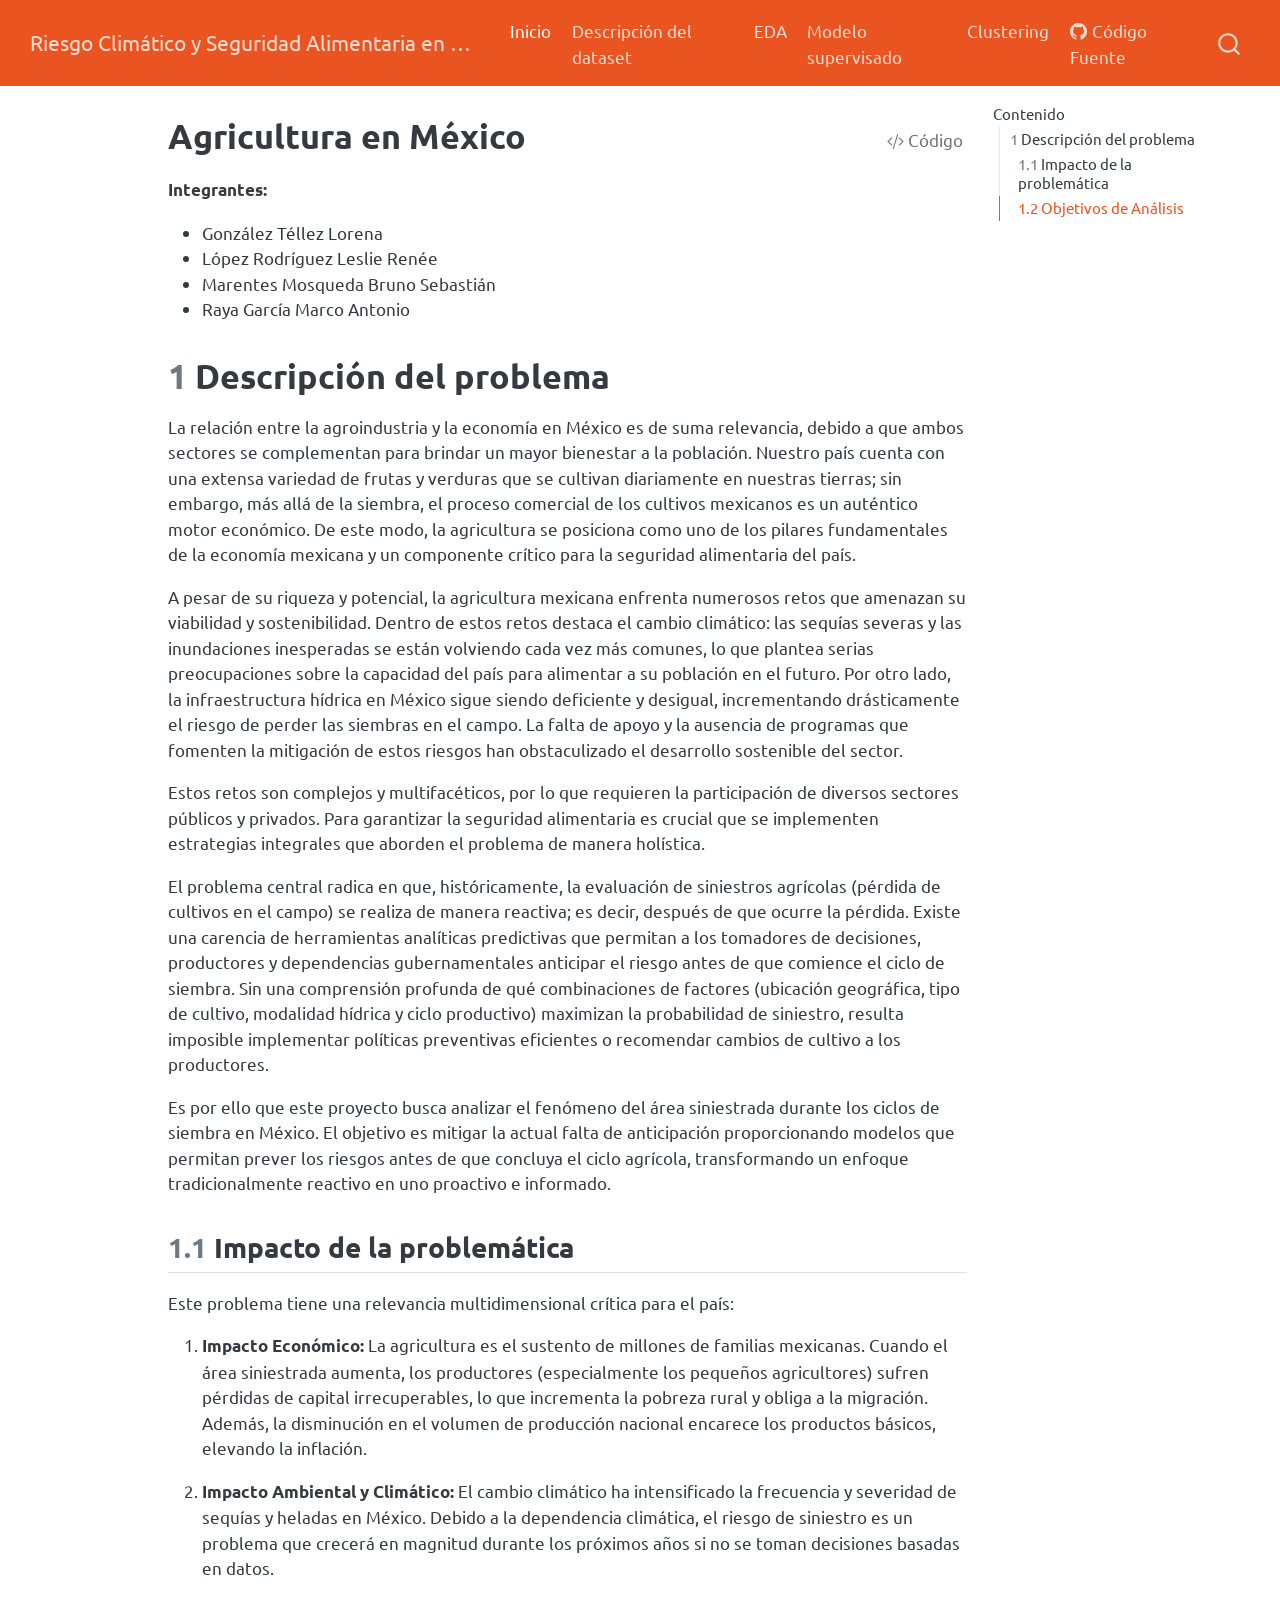
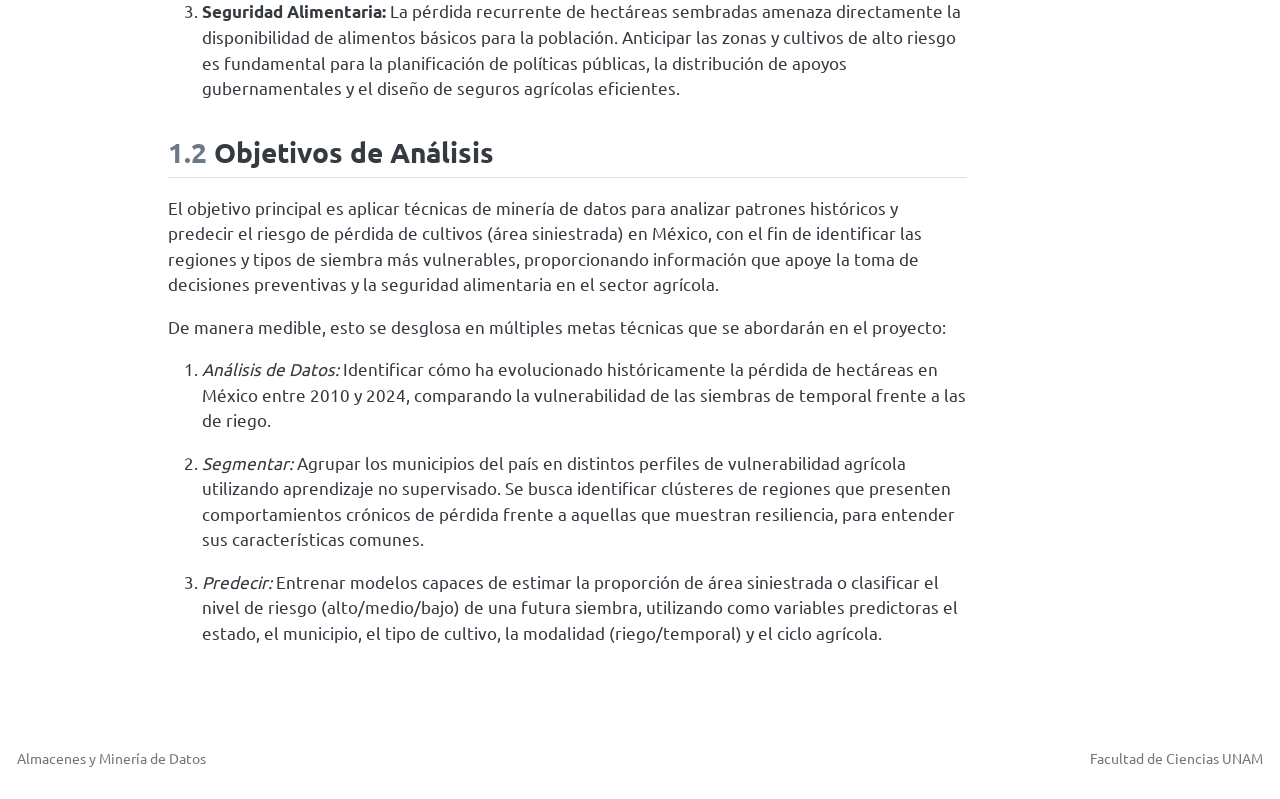
==== docs/index.html @ 908f3513 "Planteamiento del proyecto" ====
<!DOCTYPE html>
<html xmlns="http://www.w3.org/1999/xhtml" lang="es" xml:lang="es"><head>

<meta charset="utf-8">
<meta name="generator" content="quarto-1.9.37">

<meta name="viewport" content="width=device-width, initial-scale=1.0, user-scalable=yes">


<title>Agricultura en México – Riesgo Climático y Seguridad Alimentaria en México</title>
<style>

code{white-space: pre-wrap;}
span.smallcaps{font-variant: small-caps;}
div.columns{display: flex; gap: min(4vw, 1.5em);}
div.column{flex: auto; overflow-x: auto;}
div.hanging-indent{margin-left: 1.5em; text-indent: -1.5em;}
ul.task-list{list-style: none;}
ul.task-list li input[type="checkbox"] {
width: 0.8em;
margin: 0 0.8em 0.2em -1em;  vertical-align: middle;
}

html { -webkit-text-size-adjust: 100%; }
pre > code.sourceCode { white-space: pre; position: relative; }
pre > code.sourceCode > span { display: inline-block; line-height: 1.25; }
pre > code.sourceCode > span:empty { height: 1.2em; }
.sourceCode { overflow: visible; }
code.sourceCode > span { color: inherit; text-decoration: inherit; }
div.sourceCode { margin: 1em 0; }
pre.sourceCode { margin: 0; }
@media screen {
div.sourceCode { overflow: auto; }
}
@media print {
pre > code.sourceCode { white-space: pre-wrap; }
pre > code.sourceCode > span { text-indent: -5em; padding-left: 5em; }
}
pre.numberSource code
{ counter-reset: source-line 0; }
pre.numberSource code > span
{ position: relative; left: -4em; counter-increment: source-line; }
pre.numberSource code > span > a:first-child::before
{ content: counter(source-line);
position: relative; left: -1em; text-align: right; vertical-align: baseline;
border: none; display: inline-block;
-webkit-touch-callout: none; -webkit-user-select: none;
-khtml-user-select: none; -moz-user-select: none;
-ms-user-select: none; user-select: none;
padding: 0 4px; width: 4em;
}
pre.numberSource { margin-left: 3em; padding-left: 4px; }
div.sourceCode
{ }
@media screen {
pre > code.sourceCode > span > a:first-child::before { text-decoration: underline; }
}
</style>


<script>const headroomChanged = new CustomEvent("quarto-hrChanged", {
  detail: {},
  bubbles: true,
  cancelable: false,
  composed: false,
});

const announceDismiss = () => {
  const annEl = window.document.getElementById("quarto-announcement");
  if (annEl) {
    annEl.remove();

    const annId = annEl.getAttribute("data-announcement-id");
    window.localStorage.setItem(`quarto-announce-${annId}`, "true");
  }
};

const announceRegister = () => {
  const annEl = window.document.getElementById("quarto-announcement");
  if (annEl) {
    const annId = annEl.getAttribute("data-announcement-id");
    const isDismissed =
      window.localStorage.getItem(`quarto-announce-${annId}`) || false;
    if (isDismissed) {
      announceDismiss();
      return;
    } else {
      annEl.classList.remove("hidden");
    }

    const actionEl = annEl.querySelector(".quarto-announcement-action");
    if (actionEl) {
      actionEl.addEventListener("click", function (e) {
        e.preventDefault();
        // Hide the bar immediately
        announceDismiss();
      });
    }
  }
};

window.document.addEventListener("DOMContentLoaded", function () {
  let init = false;

  announceRegister();

  // Manage the back to top button, if one is present.
  let lastScrollTop = window.pageYOffset || document.documentElement.scrollTop;
  const scrollDownBuffer = 5;
  const scrollUpBuffer = 35;
  const btn = document.getElementById("quarto-back-to-top");
  const hideBackToTop = () => {
    btn.style.display = "none";
  };
  const showBackToTop = () => {
    btn.style.display = "inline-block";
  };
  if (btn) {
    window.document.addEventListener(
      "scroll",
      function () {
        const currentScrollTop =
          window.pageYOffset || document.documentElement.scrollTop;

        // Shows and hides the button 'intelligently' as the user scrolls
        if (currentScrollTop - scrollDownBuffer > lastScrollTop) {
          hideBackToTop();
          lastScrollTop = currentScrollTop <= 0 ? 0 : currentScrollTop;
        } else if (currentScrollTop < lastScrollTop - scrollUpBuffer) {
          showBackToTop();
          lastScrollTop = currentScrollTop <= 0 ? 0 : currentScrollTop;
        }

        // Show the button at the bottom, hides it at the top
        if (currentScrollTop <= 0) {
          hideBackToTop();
        } else if (
          window.innerHeight + currentScrollTop >=
          document.body.offsetHeight
        ) {
          showBackToTop();
        }
      },
      false
    );
  }

  function throttle(func, wait) {
    var timeout;
    return function () {
      const context = this;
      const args = arguments;
      const later = function () {
        clearTimeout(timeout);
        timeout = null;
        func.apply(context, args);
      };

      if (!timeout) {
        timeout = setTimeout(later, wait);
      }
    };
  }

  function headerOffset() {
    // Set an offset if there is are fixed top navbar
    const headerEl = window.document.querySelector("header.fixed-top");
    if (headerEl) {
      return headerEl.clientHeight;
    } else {
      return 0;
    }
  }

  function footerOffset() {
    const footerEl = window.document.querySelector("footer.footer");
    if (footerEl) {
      return footerEl.clientHeight;
    } else {
      return 0;
    }
  }

  function dashboardOffset() {
    const dashboardNavEl = window.document.getElementById(
      "quarto-dashboard-header"
    );
    if (dashboardNavEl !== null) {
      return dashboardNavEl.clientHeight;
    } else {
      return 0;
    }
  }

  function updateDocumentOffsetWithoutAnimation() {
    updateDocumentOffset(false);
  }

  function updateDocumentOffset(animated) {
    // set body offset
    const topOffset = headerOffset();
    const bodyOffset = topOffset + footerOffset() + dashboardOffset();
    const bodyEl = window.document.body;
    bodyEl.setAttribute("data-bs-offset", topOffset);
    bodyEl.style.paddingTop = topOffset + "px";

    // deal with sidebar offsets
    const sidebars = window.document.querySelectorAll(
      ".sidebar, .headroom-target"
    );
    sidebars.forEach((sidebar) => {
      if (!animated) {
        sidebar.classList.add("notransition");
        // Remove the no transition class after the animation has time to complete
        setTimeout(function () {
          sidebar.classList.remove("notransition");
        }, 201);
      }

      if (window.Headroom && sidebar.classList.contains("sidebar-unpinned")) {
        sidebar.style.top = "0";
        sidebar.style.maxHeight = "100vh";
      } else {
        sidebar.style.top = topOffset + "px";
        sidebar.style.maxHeight = "calc(100vh - " + topOffset + "px)";
      }
    });

    // allow space for footer
    const mainContainer = window.document.querySelector(".quarto-container");
    if (mainContainer) {
      mainContainer.style.minHeight = "calc(100vh - " + bodyOffset + "px)";
    }

    // link offset
    let linkStyle = window.document.querySelector("#quarto-target-style");
    if (!linkStyle) {
      linkStyle = window.document.createElement("style");
      linkStyle.setAttribute("id", "quarto-target-style");
      window.document.head.appendChild(linkStyle);
    }
    while (linkStyle.firstChild) {
      linkStyle.removeChild(linkStyle.firstChild);
    }
    if (topOffset > 0) {
      linkStyle.appendChild(
        window.document.createTextNode(`
      section:target::before {
        content: "";
        display: block;
        height: ${topOffset}px;
        margin: -${topOffset}px 0 0;
      }`)
      );
    }
    if (init) {
      window.dispatchEvent(headroomChanged);
    }
    init = true;
  }

  // initialize headroom
  var header = window.document.querySelector("#quarto-header");
  if (header && window.Headroom) {
    const headroom = new window.Headroom(header, {
      tolerance: 5,
      onPin: function () {
        const sidebars = window.document.querySelectorAll(
          ".sidebar, .headroom-target"
        );
        sidebars.forEach((sidebar) => {
          sidebar.classList.remove("sidebar-unpinned");
        });
        updateDocumentOffset();
      },
      onUnpin: function () {
        const sidebars = window.document.querySelectorAll(
          ".sidebar, .headroom-target"
        );
        sidebars.forEach((sidebar) => {
          sidebar.classList.add("sidebar-unpinned");
        });
        updateDocumentOffset();
      },
    });
    headroom.init();

    let frozen = false;
    window.quartoToggleHeadroom = function () {
      if (frozen) {
        headroom.unfreeze();
        frozen = false;
      } else {
        headroom.freeze();
        frozen = true;
      }
    };
  }

  window.addEventListener(
    "hashchange",
    function (e) {
      if (
        getComputedStyle(document.documentElement).scrollBehavior !== "smooth"
      ) {
        window.scrollTo(0, window.pageYOffset - headerOffset());
      }
    },
    false
  );

  // Observe size changed for the header
  const headerEl = window.document.querySelector("header.fixed-top");
  if (headerEl && window.ResizeObserver) {
    const observer = new window.ResizeObserver(() => {
      setTimeout(updateDocumentOffsetWithoutAnimation, 0);
    });
    observer.observe(headerEl, {
      attributes: true,
      childList: true,
      characterData: true,
    });
  } else {
    window.addEventListener(
      "resize",
      throttle(updateDocumentOffsetWithoutAnimation, 50)
    );
  }
  setTimeout(updateDocumentOffsetWithoutAnimation, 250);

  // fixup index.html links if we aren't on the filesystem
  if (window.location.protocol !== "file:") {
    const links = window.document.querySelectorAll("a");
    for (let i = 0; i < links.length; i++) {
      if (links[i].href) {
        links[i].dataset.originalHref = links[i].href;
        links[i].href = links[i].href.replace(/\/index\.html/, "/");
      }
    }

    // Fixup any sharing links that require urls
    // Append url to any sharing urls
    const sharingLinks = window.document.querySelectorAll(
      "a.sidebar-tools-main-item, a.quarto-navigation-tool, a.quarto-navbar-tools, a.quarto-navbar-tools-item"
    );
    for (let i = 0; i < sharingLinks.length; i++) {
      const sharingLink = sharingLinks[i];
      const href = sharingLink.getAttribute("href");
      if (href) {
        sharingLink.setAttribute(
          "href",
          href.replace("|url|", window.location.href)
        );
      }
    }

    // Scroll the active navigation item into view, if necessary
    const navSidebar = window.document.querySelector("nav#quarto-sidebar");
    if (navSidebar) {
      // Find the active item
      const activeItem = navSidebar.querySelector("li.sidebar-item a.active");
      if (activeItem) {
        // Wait for the scroll height and height to resolve by observing size changes on the
        // nav element that is scrollable
        const resizeObserver = new ResizeObserver((_entries) => {
          // The bottom of the element
          const elBottom = activeItem.offsetTop;
          const viewBottom = navSidebar.scrollTop + navSidebar.clientHeight;

          // The element height and scroll height are the same, then we are still loading
          if (viewBottom !== navSidebar.scrollHeight) {
            // Determine if the item isn't visible and scroll to it
            if (elBottom >= viewBottom) {
              navSidebar.scrollTop = elBottom;
            }

            // stop observing now since we've completed the scroll
            resizeObserver.unobserve(navSidebar);
          }
        });
        resizeObserver.observe(navSidebar);
      }
    }
  }
});
</script>
<script>/*!
 * headroom.js v0.12.0 - Give your page some headroom. Hide your header until you need it
 * Copyright (c) 2020 Nick Williams - http://wicky.nillia.ms/headroom.js
 * License: MIT
 */

!function(t,n){"object"==typeof exports&&"undefined"!=typeof module?module.exports=n():"function"==typeof define&&define.amd?define(n):(t=t||self).Headroom=n()}(this,function(){"use strict";function t(){return"undefined"!=typeof window}function d(t){return function(t){return t&&t.document&&function(t){return 9===t.nodeType}(t.document)}(t)?function(t){var n=t.document,o=n.body,s=n.documentElement;return{scrollHeight:function(){return Math.max(o.scrollHeight,s.scrollHeight,o.offsetHeight,s.offsetHeight,o.clientHeight,s.clientHeight)},height:function(){return t.innerHeight||s.clientHeight||o.clientHeight},scrollY:function(){return void 0!==t.pageYOffset?t.pageYOffset:(s||o.parentNode||o).scrollTop}}}(t):function(t){return{scrollHeight:function(){return Math.max(t.scrollHeight,t.offsetHeight,t.clientHeight)},height:function(){return Math.max(t.offsetHeight,t.clientHeight)},scrollY:function(){return t.scrollTop}}}(t)}function n(t,s,e){var n,o=function(){var n=!1;try{var t={get passive(){n=!0}};window.addEventListener("test",t,t),window.removeEventListener("test",t,t)}catch(t){n=!1}return n}(),i=!1,r=d(t),l=r.scrollY(),a={};function c(){var t=Math.round(r.scrollY()),n=r.height(),o=r.scrollHeight();a.scrollY=t,a.lastScrollY=l,a.direction=l<t?"down":"up",a.distance=Math.abs(t-l),a.isOutOfBounds=t<0||o<t+n,a.top=t<=s.offset[a.direction],a.bottom=o<=t+n,a.toleranceExceeded=a.distance>s.tolerance[a.direction],e(a),l=t,i=!1}function h(){i||(i=!0,n=requestAnimationFrame(c))}var u=!!o&&{passive:!0,capture:!1};return t.addEventListener("scroll",h,u),c(),{destroy:function(){cancelAnimationFrame(n),t.removeEventListener("scroll",h,u)}}}function o(t){return t===Object(t)?t:{down:t,up:t}}function s(t,n){n=n||{},Object.assign(this,s.options,n),this.classes=Object.assign({},s.options.classes,n.classes),this.elem=t,this.tolerance=o(this.tolerance),this.offset=o(this.offset),this.initialised=!1,this.frozen=!1}return s.prototype={constructor:s,init:function(){return s.cutsTheMustard&&!this.initialised&&(this.addClass("initial"),this.initialised=!0,setTimeout(function(t){t.scrollTracker=n(t.scroller,{offset:t.offset,tolerance:t.tolerance},t.update.bind(t))},100,this)),this},destroy:function(){this.initialised=!1,Object.keys(this.classes).forEach(this.removeClass,this),this.scrollTracker.destroy()},unpin:function(){!this.hasClass("pinned")&&this.hasClass("unpinned")||(this.addClass("unpinned"),this.removeClass("pinned"),this.onUnpin&&this.onUnpin.call(this))},pin:function(){this.hasClass("unpinned")&&(this.addClass("pinned"),this.removeClass("unpinned"),this.onPin&&this.onPin.call(this))},freeze:function(){this.frozen=!0,this.addClass("frozen")},unfreeze:function(){this.frozen=!1,this.removeClass("frozen")},top:function(){this.hasClass("top")||(this.addClass("top"),this.removeClass("notTop"),this.onTop&&this.onTop.call(this))},notTop:function(){this.hasClass("notTop")||(this.addClass("notTop"),this.removeClass("top"),this.onNotTop&&this.onNotTop.call(this))},bottom:function(){this.hasClass("bottom")||(this.addClass("bottom"),this.removeClass("notBottom"),this.onBottom&&this.onBottom.call(this))},notBottom:function(){this.hasClass("notBottom")||(this.addClass("notBottom"),this.removeClass("bottom"),this.onNotBottom&&this.onNotBottom.call(this))},shouldUnpin:function(t){return"down"===t.direction&&!t.top&&t.toleranceExceeded},shouldPin:function(t){return"up"===t.direction&&t.toleranceExceeded||t.top},addClass:function(t){this.elem.classList.add.apply(this.elem.classList,this.classes[t].split(" "))},removeClass:function(t){this.elem.classList.remove.apply(this.elem.classList,this.classes[t].split(" "))},hasClass:function(t){return this.classes[t].split(" ").every(function(t){return this.classList.contains(t)},this.elem)},update:function(t){t.isOutOfBounds||!0!==this.frozen&&(t.top?this.top():this.notTop(),t.bottom?this.bottom():this.notBottom(),this.shouldUnpin(t)?this.unpin():this.shouldPin(t)&&this.pin())}},s.options={tolerance:{up:0,down:0},offset:0,scroller:t()?window:null,classes:{frozen:"headroom--frozen",pinned:"headroom--pinned",unpinned:"headroom--unpinned",top:"headroom--top",notTop:"headroom--not-top",bottom:"headroom--bottom",notBottom:"headroom--not-bottom",initial:"headroom"}},s.cutsTheMustard=!!(t()&&function(){}.bind&&"classList"in document.documentElement&&Object.assign&&Object.keys&&requestAnimationFrame),s});
</script>
<script>/*!
 * clipboard.js v2.0.11
 * https://clipboardjs.com/
 *
 * Licensed MIT © Zeno Rocha
 */
!function(t,e){"object"==typeof exports&&"object"==typeof module?module.exports=e():"function"==typeof define&&define.amd?define([],e):"object"==typeof exports?exports.ClipboardJS=e():t.ClipboardJS=e()}(this,function(){return n={686:function(t,e,n){"use strict";n.d(e,{default:function(){return b}});var e=n(279),i=n.n(e),e=n(370),u=n.n(e),e=n(817),r=n.n(e);function c(t){try{return document.execCommand(t)}catch(t){return}}var a=function(t){t=r()(t);return c("cut"),t};function o(t,e){var n,o,t=(n=t,o="rtl"===document.documentElement.getAttribute("dir"),(t=document.createElement("textarea")).style.fontSize="12pt",t.style.border="0",t.style.padding="0",t.style.margin="0",t.style.position="absolute",t.style[o?"right":"left"]="-9999px",o=window.pageYOffset||document.documentElement.scrollTop,t.style.top="".concat(o,"px"),t.setAttribute("readonly",""),t.value=n,t);return e.container.appendChild(t),e=r()(t),c("copy"),t.remove(),e}var f=function(t){var e=1<arguments.length&&void 0!==arguments[1]?arguments[1]:{container:document.body},n="";return"string"==typeof t?n=o(t,e):t instanceof HTMLInputElement&&!["text","search","url","tel","password"].includes(null==t?void 0:t.type)?n=o(t.value,e):(n=r()(t),c("copy")),n};function l(t){return(l="function"==typeof Symbol&&"symbol"==typeof Symbol.iterator?function(t){return typeof t}:function(t){return t&&"function"==typeof Symbol&&t.constructor===Symbol&&t!==Symbol.prototype?"symbol":typeof t})(t)}var s=function(){var t=0<arguments.length&&void 0!==arguments[0]?arguments[0]:{},e=t.action,n=void 0===e?"copy":e,o=t.container,e=t.target,t=t.text;if("copy"!==n&&"cut"!==n)throw new Error('Invalid "action" value, use either "copy" or "cut"');if(void 0!==e){if(!e||"object"!==l(e)||1!==e.nodeType)throw new Error('Invalid "target" value, use a valid Element');if("copy"===n&&e.hasAttribute("disabled"))throw new Error('Invalid "target" attribute. Please use "readonly" instead of "disabled" attribute');if("cut"===n&&(e.hasAttribute("readonly")||e.hasAttribute("disabled")))throw new Error('Invalid "target" attribute. You can\'t cut text from elements with "readonly" or "disabled" attributes')}return t?f(t,{container:o}):e?"cut"===n?a(e):f(e,{container:o}):void 0};function p(t){return(p="function"==typeof Symbol&&"symbol"==typeof Symbol.iterator?function(t){return typeof t}:function(t){return t&&"function"==typeof Symbol&&t.constructor===Symbol&&t!==Symbol.prototype?"symbol":typeof t})(t)}function d(t,e){for(var n=0;n<e.length;n++){var o=e[n];o.enumerable=o.enumerable||!1,o.configurable=!0,"value"in o&&(o.writable=!0),Object.defineProperty(t,o.key,o)}}function y(t,e){return(y=Object.setPrototypeOf||function(t,e){return t.__proto__=e,t})(t,e)}function h(n){var o=function(){if("undefined"==typeof Reflect||!Reflect.construct)return!1;if(Reflect.construct.sham)return!1;if("function"==typeof Proxy)return!0;try{return Date.prototype.toString.call(Reflect.construct(Date,[],function(){})),!0}catch(t){return!1}}();return function(){var t,e=v(n);return t=o?(t=v(this).constructor,Reflect.construct(e,arguments,t)):e.apply(this,arguments),e=this,!(t=t)||"object"!==p(t)&&"function"!=typeof t?function(t){if(void 0!==t)return t;throw new ReferenceError("this hasn't been initialised - super() hasn't been called")}(e):t}}function v(t){return(v=Object.setPrototypeOf?Object.getPrototypeOf:function(t){return t.__proto__||Object.getPrototypeOf(t)})(t)}function m(t,e){t="data-clipboard-".concat(t);if(e.hasAttribute(t))return e.getAttribute(t)}var b=function(){!function(t,e){if("function"!=typeof e&&null!==e)throw new TypeError("Super expression must either be null or a function");t.prototype=Object.create(e&&e.prototype,{constructor:{value:t,writable:!0,configurable:!0}}),e&&y(t,e)}(r,i());var t,e,n,o=h(r);function r(t,e){var n;return function(t){if(!(t instanceof r))throw new TypeError("Cannot call a class as a function")}(this),(n=o.call(this)).resolveOptions(e),n.listenClick(t),n}return t=r,n=[{key:"copy",value:function(t){var e=1<arguments.length&&void 0!==arguments[1]?arguments[1]:{container:document.body};return f(t,e)}},{key:"cut",value:function(t){return a(t)}},{key:"isSupported",value:function(){var t=0<arguments.length&&void 0!==arguments[0]?arguments[0]:["copy","cut"],t="string"==typeof t?[t]:t,e=!!document.queryCommandSupported;return t.forEach(function(t){e=e&&!!document.queryCommandSupported(t)}),e}}],(e=[{key:"resolveOptions",value:function(){var t=0<arguments.length&&void 0!==arguments[0]?arguments[0]:{};this.action="function"==typeof t.action?t.action:this.defaultAction,this.target="function"==typeof t.target?t.target:this.defaultTarget,this.text="function"==typeof t.text?t.text:this.defaultText,this.container="object"===p(t.container)?t.container:document.body}},{key:"listenClick",value:function(t){var e=this;this.listener=u()(t,"click",function(t){return e.onClick(t)})}},{key:"onClick",value:function(t){var e=t.delegateTarget||t.currentTarget,n=this.action(e)||"copy",t=s({action:n,container:this.container,target:this.target(e),text:this.text(e)});this.emit(t?"success":"error",{action:n,text:t,trigger:e,clearSelection:function(){e&&e.focus(),window.getSelection().removeAllRanges()}})}},{key:"defaultAction",value:function(t){return m("action",t)}},{key:"defaultTarget",value:function(t){t=m("target",t);if(t)return document.querySelector(t)}},{key:"defaultText",value:function(t){return m("text",t)}},{key:"destroy",value:function(){this.listener.destroy()}}])&&d(t.prototype,e),n&&d(t,n),r}()},828:function(t){var e;"undefined"==typeof Element||Element.prototype.matches||((e=Element.prototype).matches=e.matchesSelector||e.mozMatchesSelector||e.msMatchesSelector||e.oMatchesSelector||e.webkitMatchesSelector),t.exports=function(t,e){for(;t&&9!==t.nodeType;){if("function"==typeof t.matches&&t.matches(e))return t;t=t.parentNode}}},438:function(t,e,n){var u=n(828);function i(t,e,n,o,r){var i=function(e,n,t,o){return function(t){t.delegateTarget=u(t.target,n),t.delegateTarget&&o.call(e,t)}}.apply(this,arguments);return t.addEventListener(n,i,r),{destroy:function(){t.removeEventListener(n,i,r)}}}t.exports=function(t,e,n,o,r){return"function"==typeof t.addEventListener?i.apply(null,arguments):"function"==typeof n?i.bind(null,document).apply(null,arguments):("string"==typeof t&&(t=document.querySelectorAll(t)),Array.prototype.map.call(t,function(t){return i(t,e,n,o,r)}))}},879:function(t,n){n.node=function(t){return void 0!==t&&t instanceof HTMLElement&&1===t.nodeType},n.nodeList=function(t){var e=Object.prototype.toString.call(t);return void 0!==t&&("[object NodeList]"===e||"[object HTMLCollection]"===e)&&"length"in t&&(0===t.length||n.node(t[0]))},n.string=function(t){return"string"==typeof t||t instanceof String},n.fn=function(t){return"[object Function]"===Object.prototype.toString.call(t)}},370:function(t,e,n){var f=n(879),l=n(438);t.exports=function(t,e,n){if(!t&&!e&&!n)throw new Error("Missing required arguments");if(!f.string(e))throw new TypeError("Second argument must be a String");if(!f.fn(n))throw new TypeError("Third argument must be a Function");if(f.node(t))return c=e,a=n,(u=t).addEventListener(c,a),{destroy:function(){u.removeEventListener(c,a)}};if(f.nodeList(t))return o=t,r=e,i=n,Array.prototype.forEach.call(o,function(t){t.addEventListener(r,i)}),{destroy:function(){Array.prototype.forEach.call(o,function(t){t.removeEventListener(r,i)})}};if(f.string(t))return t=t,e=e,n=n,l(document.body,t,e,n);throw new TypeError("First argument must be a String, HTMLElement, HTMLCollection, or NodeList");var o,r,i,u,c,a}},817:function(t){t.exports=function(t){var e,n="SELECT"===t.nodeName?(t.focus(),t.value):"INPUT"===t.nodeName||"TEXTAREA"===t.nodeName?((e=t.hasAttribute("readonly"))||t.setAttribute("readonly",""),t.select(),t.setSelectionRange(0,t.value.length),e||t.removeAttribute("readonly"),t.value):(t.hasAttribute("contenteditable")&&t.focus(),n=window.getSelection(),(e=document.createRange()).selectNodeContents(t),n.removeAllRanges(),n.addRange(e),n.toString());return n}},279:function(t){function e(){}e.prototype={on:function(t,e,n){var o=this.e||(this.e={});return(o[t]||(o[t]=[])).push({fn:e,ctx:n}),this},once:function(t,e,n){var o=this;function r(){o.off(t,r),e.apply(n,arguments)}return r._=e,this.on(t,r,n)},emit:function(t){for(var e=[].slice.call(arguments,1),n=((this.e||(this.e={}))[t]||[]).slice(),o=0,r=n.length;o<r;o++)n[o].fn.apply(n[o].ctx,e);return this},off:function(t,e){var n=this.e||(this.e={}),o=n[t],r=[];if(o&&e)for(var i=0,u=o.length;i<u;i++)o[i].fn!==e&&o[i].fn._!==e&&r.push(o[i]);return r.length?n[t]=r:delete n[t],this}},t.exports=e,t.exports.TinyEmitter=e}},r={},o.n=function(t){var e=t&&t.__esModule?function(){return t.default}:function(){return t};return o.d(e,{a:e}),e},o.d=function(t,e){for(var n in e)o.o(e,n)&&!o.o(t,n)&&Object.defineProperty(t,n,{enumerable:!0,get:e[n]})},o.o=function(t,e){return Object.prototype.hasOwnProperty.call(t,e)},o(686).default;function o(t){if(r[t])return r[t].exports;var e=r[t]={exports:{}};return n[t](e,e.exports,o),e.exports}var n,r});</script>
<script>/*! @algolia/autocomplete-js 1.19.1 | MIT License | © Algolia, Inc. and contributors | https://github.com/algolia/autocomplete */
!function(e,t){"object"==typeof exports&&"undefined"!=typeof module?t(exports):"function"==typeof define&&define.amd?define(["exports"],t):t((e="undefined"!=typeof globalThis?globalThis:e||self)["@algolia/autocomplete-js"]={})}(this,(function(e){"use strict";function t(e,t){var n=Object.keys(e);if(Object.getOwnPropertySymbols){var r=Object.getOwnPropertySymbols(e);t&&(r=r.filter((function(t){return Object.getOwnPropertyDescriptor(e,t).enumerable}))),n.push.apply(n,r)}return n}function n(e){for(var n=1;n<arguments.length;n++){var r=null!=arguments[n]?arguments[n]:{};n%2?t(Object(r),!0).forEach((function(t){o(e,t,r[t])})):Object.getOwnPropertyDescriptors?Object.defineProperties(e,Object.getOwnPropertyDescriptors(r)):t(Object(r)).forEach((function(t){Object.defineProperty(e,t,Object.getOwnPropertyDescriptor(r,t))}))}return e}function r(e){return r="function"==typeof Symbol&&"symbol"==typeof Symbol.iterator?function(e){return typeof e}:function(e){return e&&"function"==typeof Symbol&&e.constructor===Symbol&&e!==Symbol.prototype?"symbol":typeof e},r(e)}function o(e,t,n){return(t=function(e){var t=function(e,t){if("object"!=typeof e||null===e)return e;var n=e[Symbol.toPrimitive];if(void 0!==n){var r=n.call(e,t||"default");if("object"!=typeof r)return r;throw new TypeError("@@toPrimitive must return a primitive value.")}return("string"===t?String:Number)(e)}(e,"string");return"symbol"==typeof t?t:String(t)}(t))in e?Object.defineProperty(e,t,{value:n,enumerable:!0,configurable:!0,writable:!0}):e[t]=n,e}function i(){return i=Object.assign?Object.assign.bind():function(e){for(var t=1;t<arguments.length;t++){var n=arguments[t];for(var r in n)Object.prototype.hasOwnProperty.call(n,r)&&(e[r]=n[r])}return e},i.apply(this,arguments)}function u(e,t){if(null==e)return{};var n,r,o=function(e,t){if(null==e)return{};var n,r,o={},i=Object.keys(e);for(r=0;r<i.length;r++)n=i[r],t.indexOf(n)>=0||(o[n]=e[n]);return o}(e,t);if(Object.getOwnPropertySymbols){var i=Object.getOwnPropertySymbols(e);for(r=0;r<i.length;r++)n=i[r],t.indexOf(n)>=0||Object.prototype.propertyIsEnumerable.call(e,n)&&(o[n]=e[n])}return o}function a(e,t){return function(e){if(Array.isArray(e))return e}(e)||function(e,t){var n=null==e?null:"undefined"!=typeof Symbol&&e[Symbol.iterator]||e["@@iterator"];if(null!=n){var r,o,i,u,a=[],l=!0,c=!1;try{if(i=(n=n.call(e)).next,0===t){if(Object(n)!==n)return;l=!1}else for(;!(l=(r=i.call(n)).done)&&(a.push(r.value),a.length!==t);l=!0);}catch(e){c=!0,o=e}finally{try{if(!l&&null!=n.return&&(u=n.return(),Object(u)!==u))return}finally{if(c)throw o}}return a}}(e,t)||c(e,t)||function(){throw new TypeError("Invalid attempt to destructure non-iterable instance.\nIn order to be iterable, non-array objects must have a [Symbol.iterator]() method.")}()}function l(e){return function(e){if(Array.isArray(e))return s(e)}(e)||function(e){if("undefined"!=typeof Symbol&&null!=e[Symbol.iterator]||null!=e["@@iterator"])return Array.from(e)}(e)||c(e)||function(){throw new TypeError("Invalid attempt to spread non-iterable instance.\nIn order to be iterable, non-array objects must have a [Symbol.iterator]() method.")}()}function c(e,t){if(e){if("string"==typeof e)return s(e,t);var n=Object.prototype.toString.call(e).slice(8,-1);return"Object"===n&&e.constructor&&(n=e.constructor.name),"Map"===n||"Set"===n?Array.from(e):"Arguments"===n||/^(?:Ui|I)nt(?:8|16|32)(?:Clamped)?Array$/.test(n)?s(e,t):void 0}}function s(e,t){(null==t||t>e.length)&&(t=e.length);for(var n=0,r=new Array(t);n<t;n++)r[n]=e[n];return r}function f(e){return{current:e}}function p(e,t){var n=void 0;return function(){for(var r=arguments.length,o=new Array(r),i=0;i<r;i++)o[i]=arguments[i];n&&clearTimeout(n),n=setTimeout((function(){return e.apply(void 0,o)}),t)}}function m(e){return e.reduce((function(e,t){return e.concat(t)}),[])}var v=0;function d(){return"autocomplete-".concat(v++)}function y(e,t){return t.reduce((function(e,t){return e&&e[t]}),e)}function b(e){return 0===e.collections.length?0:e.collections.reduce((function(e,t){return e+t.items.length}),0)}function g(e){return e!==Object(e)}function h(e,t){if(e===t)return!0;if(g(e)||g(t)||"function"==typeof e||"function"==typeof t)return e===t;if(Object.keys(e).length!==Object.keys(t).length)return!1;for(var n=0,r=Object.keys(e);n<r.length;n++){var o=r[n];if(!(o in t))return!1;if(!h(e[o],t[o]))return!1}return!0}var _=function(){};var O="1.19.1",S=[{segment:"autocomplete-core",version:O}];function j(e){var t=e.item,n=e.items,r=void 0===n?[]:n;return{index:t.__autocomplete_indexName,items:[t],positions:[1+r.findIndex((function(e){return e.objectID===t.objectID}))],queryID:t.__autocomplete_queryID,algoliaSource:["autocomplete"]}}function P(e,t){return function(e){if(Array.isArray(e))return e}(e)||function(e,t){var n=null==e?null:"undefined"!=typeof Symbol&&e[Symbol.iterator]||e["@@iterator"];if(null!=n){var r,o,i,u,a=[],l=!0,c=!1;try{if(i=(n=n.call(e)).next,0===t){if(Object(n)!==n)return;l=!1}else for(;!(l=(r=i.call(n)).done)&&(a.push(r.value),a.length!==t);l=!0);}catch(e){c=!0,o=e}finally{try{if(!l&&null!=n.return&&(u=n.return(),Object(u)!==u))return}finally{if(c)throw o}}return a}}(e,t)||function(e,t){if(!e)return;if("string"==typeof e)return w(e,t);var n=Object.prototype.toString.call(e).slice(8,-1);"Object"===n&&e.constructor&&(n=e.constructor.name);if("Map"===n||"Set"===n)return Array.from(e);if("Arguments"===n||/^(?:Ui|I)nt(?:8|16|32)(?:Clamped)?Array$/.test(n))return w(e,t)}(e,t)||function(){throw new TypeError("Invalid attempt to destructure non-iterable instance.\nIn order to be iterable, non-array objects must have a [Symbol.iterator]() method.")}()}function w(e,t){(null==t||t>e.length)&&(t=e.length);for(var n=0,r=new Array(t);n<t;n++)r[n]=e[n];return r}var I=["items"],A=["items"];function E(e){return E="function"==typeof Symbol&&"symbol"==typeof Symbol.iterator?function(e){return typeof e}:function(e){return e&&"function"==typeof Symbol&&e.constructor===Symbol&&e!==Symbol.prototype?"symbol":typeof e},E(e)}function D(e){return function(e){if(Array.isArray(e))return C(e)}(e)||function(e){if("undefined"!=typeof Symbol&&null!=e[Symbol.iterator]||null!=e["@@iterator"])return Array.from(e)}(e)||function(e,t){if(!e)return;if("string"==typeof e)return C(e,t);var n=Object.prototype.toString.call(e).slice(8,-1);"Object"===n&&e.constructor&&(n=e.constructor.name);if("Map"===n||"Set"===n)return Array.from(e);if("Arguments"===n||/^(?:Ui|I)nt(?:8|16|32)(?:Clamped)?Array$/.test(n))return C(e,t)}(e)||function(){throw new TypeError("Invalid attempt to spread non-iterable instance.\nIn order to be iterable, non-array objects must have a [Symbol.iterator]() method.")}()}function C(e,t){(null==t||t>e.length)&&(t=e.length);for(var n=0,r=new Array(t);n<t;n++)r[n]=e[n];return r}function k(e,t){if(null==e)return{};var n,r,o=function(e,t){if(null==e)return{};var n,r,o={},i=Object.keys(e);for(r=0;r<i.length;r++)n=i[r],t.indexOf(n)>=0||(o[n]=e[n]);return o}(e,t);if(Object.getOwnPropertySymbols){var i=Object.getOwnPropertySymbols(e);for(r=0;r<i.length;r++)n=i[r],t.indexOf(n)>=0||Object.prototype.propertyIsEnumerable.call(e,n)&&(o[n]=e[n])}return o}function x(e,t){var n=Object.keys(e);if(Object.getOwnPropertySymbols){var r=Object.getOwnPropertySymbols(e);t&&(r=r.filter((function(t){return Object.getOwnPropertyDescriptor(e,t).enumerable}))),n.push.apply(n,r)}return n}function N(e){for(var t=1;t<arguments.length;t++){var n=null!=arguments[t]?arguments[t]:{};t%2?x(Object(n),!0).forEach((function(t){T(e,t,n[t])})):Object.getOwnPropertyDescriptors?Object.defineProperties(e,Object.getOwnPropertyDescriptors(n)):x(Object(n)).forEach((function(t){Object.defineProperty(e,t,Object.getOwnPropertyDescriptor(n,t))}))}return e}function T(e,t,n){return(t=function(e){var t=function(e,t){if("object"!==E(e)||null===e)return e;var n=e[Symbol.toPrimitive];if(void 0!==n){var r=n.call(e,t||"default");if("object"!==E(r))return r;throw new TypeError("@@toPrimitive must return a primitive value.")}return("string"===t?String:Number)(e)}(e,"string");return"symbol"===E(t)?t:String(t)}(t))in e?Object.defineProperty(e,t,{value:n,enumerable:!0,configurable:!0,writable:!0}):e[t]=n,e}function q(e){for(var t=arguments.length>1&&void 0!==arguments[1]?arguments[1]:20,n=[],r=0;r<e.objectIDs.length;r+=t)n.push(N(N({},e),{},{objectIDs:e.objectIDs.slice(r,r+t)}));return n}function B(e){return e.map((function(e){var t=e.items,n=k(e,I);return N(N({},n),{},{objectIDs:(null==t?void 0:t.map((function(e){return e.objectID})))||n.objectIDs})}))}function R(e){var t,n,r,o=(t=P((e.version||"").split(".").map(Number),2),n=t[0],r=t[1],n>=3||2===n&&r>=4||1===n&&r>=10);function i(t,n,r){if(o&&void 0!==r){var i=r[0].__autocomplete_algoliaCredentials,u={"X-Algolia-Application-Id":i.appId,"X-Algolia-API-Key":i.apiKey};e.apply(void 0,[t].concat(D(n),[{headers:u}]))}else e.apply(void 0,[t].concat(D(n)))}return{init:function(t,n){e("init",{appId:t,apiKey:n})},setAuthenticatedUserToken:function(t){e("setAuthenticatedUserToken",t)},setUserToken:function(t){e("setUserToken",t)},clickedObjectIDsAfterSearch:function(){for(var e=arguments.length,t=new Array(e),n=0;n<e;n++)t[n]=arguments[n];t.length>0&&i("clickedObjectIDsAfterSearch",B(t),t[0].items)},clickedObjectIDs:function(){for(var e=arguments.length,t=new Array(e),n=0;n<e;n++)t[n]=arguments[n];t.length>0&&i("clickedObjectIDs",B(t),t[0].items)},clickedFilters:function(){for(var t=arguments.length,n=new Array(t),r=0;r<t;r++)n[r]=arguments[r];n.length>0&&e.apply(void 0,["clickedFilters"].concat(n))},convertedObjectIDsAfterSearch:function(){for(var e=arguments.length,t=new Array(e),n=0;n<e;n++)t[n]=arguments[n];t.length>0&&i("convertedObjectIDsAfterSearch",B(t),t[0].items)},convertedObjectIDs:function(){for(var e=arguments.length,t=new Array(e),n=0;n<e;n++)t[n]=arguments[n];t.length>0&&i("convertedObjectIDs",B(t),t[0].items)},convertedFilters:function(){for(var t=arguments.length,n=new Array(t),r=0;r<t;r++)n[r]=arguments[r];n.length>0&&e.apply(void 0,["convertedFilters"].concat(n))},viewedObjectIDs:function(){for(var e=arguments.length,t=new Array(e),n=0;n<e;n++)t[n]=arguments[n];t.length>0&&t.reduce((function(e,t){var n=t.items,r=k(t,A);return[].concat(D(e),D(q(N(N({},r),{},{objectIDs:(null==n?void 0:n.map((function(e){return e.objectID})))||r.objectIDs})).map((function(e){return{items:n,payload:e}}))))}),[]).forEach((function(e){var t=e.items;return i("viewedObjectIDs",[e.payload],t)}))},viewedFilters:function(){for(var t=arguments.length,n=new Array(t),r=0;r<t;r++)n[r]=arguments[r];n.length>0&&e.apply(void 0,["viewedFilters"].concat(n))}}}function L(e){var t=e.items.reduce((function(e,t){var n;return e[t.__autocomplete_indexName]=(null!==(n=e[t.__autocomplete_indexName])&&void 0!==n?n:[]).concat(t),e}),{});return Object.keys(t).map((function(e){return{index:e,items:t[e],algoliaSource:["autocomplete"]}}))}function F(e){return e.objectID&&e.__autocomplete_indexName&&e.__autocomplete_queryID}function U(e){return U="function"==typeof Symbol&&"symbol"==typeof Symbol.iterator?function(e){return typeof e}:function(e){return e&&"function"==typeof Symbol&&e.constructor===Symbol&&e!==Symbol.prototype?"symbol":typeof e},U(e)}function M(e){return function(e){if(Array.isArray(e))return H(e)}(e)||function(e){if("undefined"!=typeof Symbol&&null!=e[Symbol.iterator]||null!=e["@@iterator"])return Array.from(e)}(e)||function(e,t){if(!e)return;if("string"==typeof e)return H(e,t);var n=Object.prototype.toString.call(e).slice(8,-1);"Object"===n&&e.constructor&&(n=e.constructor.name);if("Map"===n||"Set"===n)return Array.from(e);if("Arguments"===n||/^(?:Ui|I)nt(?:8|16|32)(?:Clamped)?Array$/.test(n))return H(e,t)}(e)||function(){throw new TypeError("Invalid attempt to spread non-iterable instance.\nIn order to be iterable, non-array objects must have a [Symbol.iterator]() method.")}()}function H(e,t){(null==t||t>e.length)&&(t=e.length);for(var n=0,r=new Array(t);n<t;n++)r[n]=e[n];return r}function V(e,t){var n=Object.keys(e);if(Object.getOwnPropertySymbols){var r=Object.getOwnPropertySymbols(e);t&&(r=r.filter((function(t){return Object.getOwnPropertyDescriptor(e,t).enumerable}))),n.push.apply(n,r)}return n}function W(e){for(var t=1;t<arguments.length;t++){var n=null!=arguments[t]?arguments[t]:{};t%2?V(Object(n),!0).forEach((function(t){Q(e,t,n[t])})):Object.getOwnPropertyDescriptors?Object.defineProperties(e,Object.getOwnPropertyDescriptors(n)):V(Object(n)).forEach((function(t){Object.defineProperty(e,t,Object.getOwnPropertyDescriptor(n,t))}))}return e}function Q(e,t,n){return(t=function(e){var t=function(e,t){if("object"!==U(e)||null===e)return e;var n=e[Symbol.toPrimitive];if(void 0!==n){var r=n.call(e,t||"default");if("object"!==U(r))return r;throw new TypeError("@@toPrimitive must return a primitive value.")}return("string"===t?String:Number)(e)}(e,"string");return"symbol"===U(t)?t:String(t)}(t))in e?Object.defineProperty(e,t,{value:n,enumerable:!0,configurable:!0,writable:!0}):e[t]=n,e}var K="2.15.0",$="https://cdn.jsdelivr.net/npm/search-insights@".concat(K,"/dist/search-insights.min.js"),z=p((function(e){var t=e.onItemsChange,n=e.items,r=e.insights,o=e.state;t({insights:r,insightsEvents:L({items:n}).map((function(e){return W({eventName:"Items Viewed"},e)})),state:o})}),400);function G(e){var t=function(e){return W({onItemsChange:function(e){var t=e.insights,n=e.insightsEvents,r=e.state;t.viewedObjectIDs.apply(t,M(n.map((function(e){return W(W({},e),{},{algoliaSource:J(e.algoliaSource,r.context)})}))))},onSelect:function(e){var t=e.insights,n=e.insightsEvents,r=e.state;t.clickedObjectIDsAfterSearch.apply(t,M(n.map((function(e){return W(W({},e),{},{algoliaSource:J(e.algoliaSource,r.context)})}))))},onActive:_,__autocomplete_clickAnalytics:!0},e)}(e),n=t.insightsClient,r=t.insightsInitParams,o=t.onItemsChange,i=t.onSelect,u=t.onActive,a=t.__autocomplete_clickAnalytics,l=n;if(n||function(e){if("undefined"!=typeof window)e({window:window})}((function(e){var t=e.window,n=t.AlgoliaAnalyticsObject||"aa";"string"==typeof n&&(l=t[n]),l||(t.AlgoliaAnalyticsObject=n,t[n]||(t[n]=function(){t[n].queue||(t[n].queue=[]);for(var e=arguments.length,r=new Array(e),o=0;o<e;o++)r[o]=arguments[o];t[n].queue.push(r)}),t[n].version=K,l=t[n],function(e){var t="[Autocomplete]: Could not load search-insights.js. Please load it manually following https://alg.li/insights-autocomplete";try{var n=e.document.createElement("script");n.async=!0,n.src=$,n.onerror=function(){console.error(t)},document.body.appendChild(n)}catch(e){console.error(t)}}(t))})),!l)return{};r&&l("init",W({partial:!0},r));var c=R(l),s=f([]),m=p((function(e){var t=e.state;if(t.isOpen){var n=t.collections.reduce((function(e,t){return[].concat(M(e),M(t.items))}),[]).filter(F);h(s.current.map((function(e){return e.objectID})),n.map((function(e){return e.objectID})))||(s.current=n,n.length>0&&z({onItemsChange:o,items:n,insights:c,state:t}))}}),0);return{name:"aa.algoliaInsightsPlugin",subscribe:function(e){var t=e.setContext,n=e.onSelect,r=e.onActive;function o(e){t({algoliaInsightsPlugin:{__algoliaSearchParameters:W(W({},a?{clickAnalytics:!0}:{}),e?{userToken:X(e)}:{}),insights:c}})}l("addAlgoliaAgent","insights-plugin"),o(),l("onUserTokenChange",(function(e){o(e)})),l("getUserToken",null,(function(e,t){o(t)})),n((function(e){var t=e.item,n=e.state,r=e.event,o=e.source;F(t)&&i({state:n,event:r,insights:c,item:t,insightsEvents:[W({eventName:"Item Selected"},j({item:t,items:o.getItems().filter(F)}))]})})),r((function(e){var t=e.item,n=e.source,r=e.state,o=e.event;F(t)&&u({state:r,event:o,insights:c,item:t,insightsEvents:[W({eventName:"Item Active"},j({item:t,items:n.getItems().filter(F)}))]})}))},onStateChange:function(e){var t=e.state;m({state:t})},__autocomplete_pluginOptions:e}}function J(){var e,t=arguments.length>0&&void 0!==arguments[0]?arguments[0]:[],n=arguments.length>1?arguments[1]:void 0;return[].concat(M(t),["autocomplete-internal"],M(null!==(e=n.algoliaInsightsPlugin)&&void 0!==e&&e.__automaticInsights?["autocomplete-automatic"]:[]))}function X(e){return"number"==typeof e?e.toString():e}function Y(e,t){var n=t;return{then:function(t,r){return Y(e.then(ee(t,n,e),ee(r,n,e)),n)},catch:function(t){return Y(e.catch(ee(t,n,e)),n)},finally:function(t){return t&&n.onCancelList.push(t),Y(e.finally(ee(t&&function(){return n.onCancelList=[],t()},n,e)),n)},cancel:function(){n.isCanceled=!0;var e=n.onCancelList;n.onCancelList=[],e.forEach((function(e){e()}))},isCanceled:function(){return!0===n.isCanceled}}}function Z(e){return Y(e,{isCanceled:!1,onCancelList:[]})}function ee(e,t,n){return e?function(n){return t.isCanceled?n:e(n)}:n}var te,ne=!0;function re(e,t,n,r){if(!n)return null;if(e<0&&(null===t||null!==r&&0===t))return n+e;var o=(null===t?-1:t)+e;return o<=-1||o>=n?null===r?null:0:o}function oe(e,t){var n=Object.keys(e);if(Object.getOwnPropertySymbols){var r=Object.getOwnPropertySymbols(e);t&&(r=r.filter((function(t){return Object.getOwnPropertyDescriptor(e,t).enumerable}))),n.push.apply(n,r)}return n}function ie(e){for(var t=1;t<arguments.length;t++){var n=null!=arguments[t]?arguments[t]:{};t%2?oe(Object(n),!0).forEach((function(t){ue(e,t,n[t])})):Object.getOwnPropertyDescriptors?Object.defineProperties(e,Object.getOwnPropertyDescriptors(n)):oe(Object(n)).forEach((function(t){Object.defineProperty(e,t,Object.getOwnPropertyDescriptor(n,t))}))}return e}function ue(e,t,n){return(t=function(e){var t=function(e,t){if("object"!==ae(e)||null===e)return e;var n=e[Symbol.toPrimitive];if(void 0!==n){var r=n.call(e,t||"default");if("object"!==ae(r))return r;throw new TypeError("@@toPrimitive must return a primitive value.")}return("string"===t?String:Number)(e)}(e,"string");return"symbol"===ae(t)?t:String(t)}(t))in e?Object.defineProperty(e,t,{value:n,enumerable:!0,configurable:!0,writable:!0}):e[t]=n,e}function ae(e){return ae="function"==typeof Symbol&&"symbol"==typeof Symbol.iterator?function(e){return typeof e}:function(e){return e&&"function"==typeof Symbol&&e.constructor===Symbol&&e!==Symbol.prototype?"symbol":typeof e},ae(e)}function le(e,t){var n="undefined"!=typeof Symbol&&e[Symbol.iterator]||e["@@iterator"];if(!n){if(Array.isArray(e)||(n=function(e,t){if(!e)return;if("string"==typeof e)return ce(e,t);var n=Object.prototype.toString.call(e).slice(8,-1);"Object"===n&&e.constructor&&(n=e.constructor.name);if("Map"===n||"Set"===n)return Array.from(e);if("Arguments"===n||/^(?:Ui|I)nt(?:8|16|32)(?:Clamped)?Array$/.test(n))return ce(e,t)}(e))||t&&e&&"number"==typeof e.length){n&&(e=n);var r=0,o=function(){};return{s:o,n:function(){return r>=e.length?{done:!0}:{done:!1,value:e[r++]}},e:function(e){throw e},f:o}}throw new TypeError("Invalid attempt to iterate non-iterable instance.\nIn order to be iterable, non-array objects must have a [Symbol.iterator]() method.")}var i,u=!0,a=!1;return{s:function(){n=n.call(e)},n:function(){var e=n.next();return u=e.done,e},e:function(e){a=!0,i=e},f:function(){try{u||null==n.return||n.return()}finally{if(a)throw i}}}}function ce(e,t){(null==t||t>e.length)&&(t=e.length);for(var n=0,r=new Array(t);n<t;n++)r[n]=e[n];return r}var se=function(e,t){var n,r=!1,o=[],i=le(e);try{for(i.s();!(n=i.n()).done;){var u,a,l,c=null===(u=n.value.__autocomplete_pluginOptions)||void 0===u||null===(a=(l=u).awaitSubmit)||void 0===a?void 0:a.call(l);if("number"==typeof c)o.push(c);else if(!0===c){r=!0;break}}}catch(e){i.e(e)}finally{i.f()}return r?t.wait():o.length>0?t.wait(Math.max.apply(Math,o)):void 0};function fe(e){var t=function(e){var t=e.collections.map((function(e){return e.items.length})).reduce((function(e,t,n){var r=(e[n-1]||0)+t;return e.push(r),e}),[]).reduce((function(t,n){return n<=e.activeItemId?t+1:t}),0);return e.collections[t]}(e);if(!t)return null;var n=t.items[function(e){for(var t=e.state,n=e.collection,r=!1,o=0,i=0;!1===r;){var u=t.collections[o];if(u===n){r=!0;break}i+=u.items.length,o++}return t.activeItemId-i}({state:e,collection:t})],r=t.source;return{item:n,itemInputValue:r.getItemInputValue({item:n,state:e}),itemUrl:r.getItemUrl({item:n,state:e}),source:r}}function pe(e,t,n){return[e,null==n?void 0:n.sourceId,t].filter(Boolean).join("-").replace(/\s/g,"")}var me=/((gt|sm)-|galaxy nexus)|samsung[- ]|samsungbrowser/i;function ve(e){return e.nativeEvent||e}function de(e){return de="function"==typeof Symbol&&"symbol"==typeof Symbol.iterator?function(e){return typeof e}:function(e){return e&&"function"==typeof Symbol&&e.constructor===Symbol&&e!==Symbol.prototype?"symbol":typeof e},de(e)}function ye(e,t){var n=Object.keys(e);if(Object.getOwnPropertySymbols){var r=Object.getOwnPropertySymbols(e);t&&(r=r.filter((function(t){return Object.getOwnPropertyDescriptor(e,t).enumerable}))),n.push.apply(n,r)}return n}function be(e,t,n){return(t=function(e){var t=function(e,t){if("object"!==de(e)||null===e)return e;var n=e[Symbol.toPrimitive];if(void 0!==n){var r=n.call(e,t||"default");if("object"!==de(r))return r;throw new TypeError("@@toPrimitive must return a primitive value.")}return("string"===t?String:Number)(e)}(e,"string");return"symbol"===de(t)?t:String(t)}(t))in e?Object.defineProperty(e,t,{value:n,enumerable:!0,configurable:!0,writable:!0}):e[t]=n,e}function ge(e,t,n){var r,o=t.initialState;return{getState:function(){return o},dispatch:function(r,i){var u=function(e){for(var t=1;t<arguments.length;t++){var n=null!=arguments[t]?arguments[t]:{};t%2?ye(Object(n),!0).forEach((function(t){be(e,t,n[t])})):Object.getOwnPropertyDescriptors?Object.defineProperties(e,Object.getOwnPropertyDescriptors(n)):ye(Object(n)).forEach((function(t){Object.defineProperty(e,t,Object.getOwnPropertyDescriptor(n,t))}))}return e}({},o);o=e(o,{type:r,props:t,payload:i}),n({state:o,prevState:u})},pendingRequests:(r=[],{add:function(e){return r.push(e),e.finally((function(){r=r.filter((function(t){return t!==e}))}))},cancelAll:function(){r.forEach((function(e){return e.cancel()}))},isEmpty:function(){return 0===r.length},wait:function(e){return ne?(ne=!1,te=e?Promise.race([Promise.all(r),new Promise((function(t){return setTimeout(t,e)}))]):Promise.all(r),te.then((function(){ne=!0}))):te}})}}function he(e){return he="function"==typeof Symbol&&"symbol"==typeof Symbol.iterator?function(e){return typeof e}:function(e){return e&&"function"==typeof Symbol&&e.constructor===Symbol&&e!==Symbol.prototype?"symbol":typeof e},he(e)}function _e(e,t){var n=Object.keys(e);if(Object.getOwnPropertySymbols){var r=Object.getOwnPropertySymbols(e);t&&(r=r.filter((function(t){return Object.getOwnPropertyDescriptor(e,t).enumerable}))),n.push.apply(n,r)}return n}function Oe(e){for(var t=1;t<arguments.length;t++){var n=null!=arguments[t]?arguments[t]:{};t%2?_e(Object(n),!0).forEach((function(t){Se(e,t,n[t])})):Object.getOwnPropertyDescriptors?Object.defineProperties(e,Object.getOwnPropertyDescriptors(n)):_e(Object(n)).forEach((function(t){Object.defineProperty(e,t,Object.getOwnPropertyDescriptor(n,t))}))}return e}function Se(e,t,n){return(t=function(e){var t=function(e,t){if("object"!==he(e)||null===e)return e;var n=e[Symbol.toPrimitive];if(void 0!==n){var r=n.call(e,t||"default");if("object"!==he(r))return r;throw new TypeError("@@toPrimitive must return a primitive value.")}return("string"===t?String:Number)(e)}(e,"string");return"symbol"===he(t)?t:String(t)}(t))in e?Object.defineProperty(e,t,{value:n,enumerable:!0,configurable:!0,writable:!0}):e[t]=n,e}function je(e){return je="function"==typeof Symbol&&"symbol"==typeof Symbol.iterator?function(e){return typeof e}:function(e){return e&&"function"==typeof Symbol&&e.constructor===Symbol&&e!==Symbol.prototype?"symbol":typeof e},je(e)}function Pe(e){return function(e){if(Array.isArray(e))return we(e)}(e)||function(e){if("undefined"!=typeof Symbol&&null!=e[Symbol.iterator]||null!=e["@@iterator"])return Array.from(e)}(e)||function(e,t){if(!e)return;if("string"==typeof e)return we(e,t);var n=Object.prototype.toString.call(e).slice(8,-1);"Object"===n&&e.constructor&&(n=e.constructor.name);if("Map"===n||"Set"===n)return Array.from(e);if("Arguments"===n||/^(?:Ui|I)nt(?:8|16|32)(?:Clamped)?Array$/.test(n))return we(e,t)}(e)||function(){throw new TypeError("Invalid attempt to spread non-iterable instance.\nIn order to be iterable, non-array objects must have a [Symbol.iterator]() method.")}()}function we(e,t){(null==t||t>e.length)&&(t=e.length);for(var n=0,r=new Array(t);n<t;n++)r[n]=e[n];return r}function Ie(e,t){var n=Object.keys(e);if(Object.getOwnPropertySymbols){var r=Object.getOwnPropertySymbols(e);t&&(r=r.filter((function(t){return Object.getOwnPropertyDescriptor(e,t).enumerable}))),n.push.apply(n,r)}return n}function Ae(e){for(var t=1;t<arguments.length;t++){var n=null!=arguments[t]?arguments[t]:{};t%2?Ie(Object(n),!0).forEach((function(t){Ee(e,t,n[t])})):Object.getOwnPropertyDescriptors?Object.defineProperties(e,Object.getOwnPropertyDescriptors(n)):Ie(Object(n)).forEach((function(t){Object.defineProperty(e,t,Object.getOwnPropertyDescriptor(n,t))}))}return e}function Ee(e,t,n){return(t=function(e){var t=function(e,t){if("object"!==je(e)||null===e)return e;var n=e[Symbol.toPrimitive];if(void 0!==n){var r=n.call(e,t||"default");if("object"!==je(r))return r;throw new TypeError("@@toPrimitive must return a primitive value.")}return("string"===t?String:Number)(e)}(e,"string");return"symbol"===je(t)?t:String(t)}(t))in e?Object.defineProperty(e,t,{value:n,enumerable:!0,configurable:!0,writable:!0}):e[t]=n,e}function De(e,t){var n,r="undefined"!=typeof window?window:{},o=e.plugins||[];return Ae(Ae({debug:!1,openOnFocus:!1,enterKeyHint:void 0,ignoreCompositionEvents:!1,placeholder:"",autoFocus:!1,defaultActiveItemId:null,stallThreshold:300,insights:void 0,environment:r,shouldPanelOpen:function(e){return b(e.state)>0},reshape:function(e){return e.sources}},e),{},{id:null!==(n=e.id)&&void 0!==n?n:d(),plugins:o,initialState:Ae({activeItemId:null,query:"",completion:null,collections:[],isOpen:!1,status:"idle",context:{}},e.initialState),onStateChange:function(t){var n;null===(n=e.onStateChange)||void 0===n||n.call(e,t),o.forEach((function(e){var n;return null===(n=e.onStateChange)||void 0===n?void 0:n.call(e,t)}))},onSubmit:function(t){var n;null===(n=e.onSubmit)||void 0===n||n.call(e,t),o.forEach((function(e){var n;return null===(n=e.onSubmit)||void 0===n?void 0:n.call(e,t)}))},onReset:function(t){var n;null===(n=e.onReset)||void 0===n||n.call(e,t),o.forEach((function(e){var n;return null===(n=e.onReset)||void 0===n?void 0:n.call(e,t)}))},getSources:function(n){return Promise.all([].concat(Pe(o.map((function(e){return e.getSources}))),[e.getSources]).filter(Boolean).map((function(e){return function(e,t){var n=[];return Promise.resolve(e(t)).then((function(e){return Promise.all(e.filter((function(e){return Boolean(e)})).map((function(e){if(e.sourceId,n.includes(e.sourceId))throw new Error("[Autocomplete] The `sourceId` ".concat(JSON.stringify(e.sourceId)," is not unique."));n.push(e.sourceId);var t={getItemInputValue:function(e){return e.state.query},getItemUrl:function(){},onSelect:function(e){(0,e.setIsOpen)(!1)},onActive:_,onResolve:_};Object.keys(t).forEach((function(e){t[e].__default=!0}));var r=ie(ie({},t),e);return Promise.resolve(r)})))}))}(e,n)}))).then((function(e){return m(e)})).then((function(e){return e.map((function(e){return Ae(Ae({},e),{},{onSelect:function(n){e.onSelect(n),t.forEach((function(e){var t;return null===(t=e.onSelect)||void 0===t?void 0:t.call(e,n)}))},onActive:function(n){e.onActive(n),t.forEach((function(e){var t;return null===(t=e.onActive)||void 0===t?void 0:t.call(e,n)}))},onResolve:function(n){e.onResolve(n),t.forEach((function(e){var t;return null===(t=e.onResolve)||void 0===t?void 0:t.call(e,n)}))}})}))}))},navigator:Ae({navigate:function(e){var t=e.itemUrl;r.location.assign(t)},navigateNewTab:function(e){var t=e.itemUrl,n=r.open(t,"_blank","noopener");null==n||n.focus()},navigateNewWindow:function(e){var t=e.itemUrl;r.open(t,"_blank","noopener")}},e.navigator)})}function Ce(e){return Ce="function"==typeof Symbol&&"symbol"==typeof Symbol.iterator?function(e){return typeof e}:function(e){return e&&"function"==typeof Symbol&&e.constructor===Symbol&&e!==Symbol.prototype?"symbol":typeof e},Ce(e)}function ke(e,t){var n=Object.keys(e);if(Object.getOwnPropertySymbols){var r=Object.getOwnPropertySymbols(e);t&&(r=r.filter((function(t){return Object.getOwnPropertyDescriptor(e,t).enumerable}))),n.push.apply(n,r)}return n}function xe(e){for(var t=1;t<arguments.length;t++){var n=null!=arguments[t]?arguments[t]:{};t%2?ke(Object(n),!0).forEach((function(t){Ne(e,t,n[t])})):Object.getOwnPropertyDescriptors?Object.defineProperties(e,Object.getOwnPropertyDescriptors(n)):ke(Object(n)).forEach((function(t){Object.defineProperty(e,t,Object.getOwnPropertyDescriptor(n,t))}))}return e}function Ne(e,t,n){return(t=function(e){var t=function(e,t){if("object"!==Ce(e)||null===e)return e;var n=e[Symbol.toPrimitive];if(void 0!==n){var r=n.call(e,t||"default");if("object"!==Ce(r))return r;throw new TypeError("@@toPrimitive must return a primitive value.")}return("string"===t?String:Number)(e)}(e,"string");return"symbol"===Ce(t)?t:String(t)}(t))in e?Object.defineProperty(e,t,{value:n,enumerable:!0,configurable:!0,writable:!0}):e[t]=n,e}function Te(e){return Te="function"==typeof Symbol&&"symbol"==typeof Symbol.iterator?function(e){return typeof e}:function(e){return e&&"function"==typeof Symbol&&e.constructor===Symbol&&e!==Symbol.prototype?"symbol":typeof e},Te(e)}function qe(e,t){var n=Object.keys(e);if(Object.getOwnPropertySymbols){var r=Object.getOwnPropertySymbols(e);t&&(r=r.filter((function(t){return Object.getOwnPropertyDescriptor(e,t).enumerable}))),n.push.apply(n,r)}return n}function Be(e){for(var t=1;t<arguments.length;t++){var n=null!=arguments[t]?arguments[t]:{};t%2?qe(Object(n),!0).forEach((function(t){Re(e,t,n[t])})):Object.getOwnPropertyDescriptors?Object.defineProperties(e,Object.getOwnPropertyDescriptors(n)):qe(Object(n)).forEach((function(t){Object.defineProperty(e,t,Object.getOwnPropertyDescriptor(n,t))}))}return e}function Re(e,t,n){return(t=function(e){var t=function(e,t){if("object"!==Te(e)||null===e)return e;var n=e[Symbol.toPrimitive];if(void 0!==n){var r=n.call(e,t||"default");if("object"!==Te(r))return r;throw new TypeError("@@toPrimitive must return a primitive value.")}return("string"===t?String:Number)(e)}(e,"string");return"symbol"===Te(t)?t:String(t)}(t))in e?Object.defineProperty(e,t,{value:n,enumerable:!0,configurable:!0,writable:!0}):e[t]=n,e}function Le(e){return function(e){if(Array.isArray(e))return Fe(e)}(e)||function(e){if("undefined"!=typeof Symbol&&null!=e[Symbol.iterator]||null!=e["@@iterator"])return Array.from(e)}(e)||function(e,t){if(!e)return;if("string"==typeof e)return Fe(e,t);var n=Object.prototype.toString.call(e).slice(8,-1);"Object"===n&&e.constructor&&(n=e.constructor.name);if("Map"===n||"Set"===n)return Array.from(e);if("Arguments"===n||/^(?:Ui|I)nt(?:8|16|32)(?:Clamped)?Array$/.test(n))return Fe(e,t)}(e)||function(){throw new TypeError("Invalid attempt to spread non-iterable instance.\nIn order to be iterable, non-array objects must have a [Symbol.iterator]() method.")}()}function Fe(e,t){(null==t||t>e.length)&&(t=e.length);for(var n=0,r=new Array(t);n<t;n++)r[n]=e[n];return r}function Ue(e){return Boolean(e.execute)}function Me(e,t,n){if(o=e,Boolean(null==o?void 0:o.execute)){var r="algolia"===e.requesterId?Object.assign.apply(Object,[{}].concat(Le(Object.keys(n.context).map((function(e){var t;return null===(t=n.context[e])||void 0===t?void 0:t.__algoliaSearchParameters}))))):{};return Be(Be({},e),{},{requests:e.queries.map((function(n){return{query:"algolia"===e.requesterId?Be(Be({},n),{},{params:Be(Be({},r),n.params)}):n,sourceId:t,transformResponse:e.transformResponse}}))})}var o;return{items:e,sourceId:t}}function He(e){var t=e.reduce((function(e,t){if(!Ue(t))return e.push(t),e;var n=t.searchClient,r=t.execute,o=t.requesterId,i=t.requests,u=e.find((function(e){return Ue(t)&&Ue(e)&&e.searchClient===n&&Boolean(o)&&e.requesterId===o}));if(u){var a;(a=u.items).push.apply(a,Le(i))}else{var l={execute:r,requesterId:o,items:i,searchClient:n};e.push(l)}return e}),[]).map((function(e){if(!Ue(e))return Promise.resolve(e);var t=e,n=t.execute,r=t.items;return n({searchClient:t.searchClient,requests:r})}));return Promise.all(t).then((function(e){return m(e)}))}function Ve(e,t,n){return t.map((function(t){var r,o=e.filter((function(e){return e.sourceId===t.sourceId})),i=o.map((function(e){return e.items})),u=o[0].transformResponse,a=u?u({results:r=i,hits:r.map((function(e){return e.hits})).filter(Boolean),facetHits:r.map((function(e){var t;return null===(t=e.facetHits)||void 0===t?void 0:t.map((function(e){return{label:e.value,count:e.count,_highlightResult:{label:{value:e.highlighted}}}}))})).filter(Boolean)}):i;return t.onResolve({source:t,results:i,items:a,state:n.getState()}),a.every(Boolean),'The `getItems` function from source "'.concat(t.sourceId,'" must return an array of items but returned ').concat(JSON.stringify(void 0),".\n\nDid you forget to return items?\n\nSee: https://www.algolia.com/doc/ui-libraries/autocomplete/core-concepts/sources/#param-getitems"),{source:t,items:a}}))}function We(e){return We="function"==typeof Symbol&&"symbol"==typeof Symbol.iterator?function(e){return typeof e}:function(e){return e&&"function"==typeof Symbol&&e.constructor===Symbol&&e!==Symbol.prototype?"symbol":typeof e},We(e)}var Qe=["event","nextState","props","query","refresh","store"];function Ke(e,t){var n=Object.keys(e);if(Object.getOwnPropertySymbols){var r=Object.getOwnPropertySymbols(e);t&&(r=r.filter((function(t){return Object.getOwnPropertyDescriptor(e,t).enumerable}))),n.push.apply(n,r)}return n}function $e(e){for(var t=1;t<arguments.length;t++){var n=null!=arguments[t]?arguments[t]:{};t%2?Ke(Object(n),!0).forEach((function(t){ze(e,t,n[t])})):Object.getOwnPropertyDescriptors?Object.defineProperties(e,Object.getOwnPropertyDescriptors(n)):Ke(Object(n)).forEach((function(t){Object.defineProperty(e,t,Object.getOwnPropertyDescriptor(n,t))}))}return e}function ze(e,t,n){return(t=function(e){var t=function(e,t){if("object"!==We(e)||null===e)return e;var n=e[Symbol.toPrimitive];if(void 0!==n){var r=n.call(e,t||"default");if("object"!==We(r))return r;throw new TypeError("@@toPrimitive must return a primitive value.")}return("string"===t?String:Number)(e)}(e,"string");return"symbol"===We(t)?t:String(t)}(t))in e?Object.defineProperty(e,t,{value:n,enumerable:!0,configurable:!0,writable:!0}):e[t]=n,e}function Ge(e,t){if(null==e)return{};var n,r,o=function(e,t){if(null==e)return{};var n,r,o={},i=Object.keys(e);for(r=0;r<i.length;r++)n=i[r],t.indexOf(n)>=0||(o[n]=e[n]);return o}(e,t);if(Object.getOwnPropertySymbols){var i=Object.getOwnPropertySymbols(e);for(r=0;r<i.length;r++)n=i[r],t.indexOf(n)>=0||Object.prototype.propertyIsEnumerable.call(e,n)&&(o[n]=e[n])}return o}var Je,Xe,Ye,Ze=null,et=(Je=-1,Xe=-1,Ye=void 0,function(e){var t=++Je;return Promise.resolve(e).then((function(e){return Ye&&t<Xe?Ye:(Xe=t,Ye=e,e)}))});function tt(e){var t=e.event,n=e.nextState,r=void 0===n?{}:n,o=e.props,i=e.query,u=e.refresh,a=e.store,l=Ge(e,Qe);Ze&&o.environment.clearTimeout(Ze);var c=l.setCollections,s=l.setIsOpen,f=l.setQuery,p=l.setActiveItemId,v=l.setStatus,d=l.setContext;if(f(i),p(o.defaultActiveItemId),!i&&!1===o.openOnFocus){var y,b=a.getState().collections.map((function(e){return $e($e({},e),{},{items:[]})}));v("idle"),c(b),s(null!==(y=r.isOpen)&&void 0!==y?y:o.shouldPanelOpen({state:a.getState()}));var g=Z(et(b).then((function(){return Promise.resolve()})));return a.pendingRequests.add(g)}v("loading"),Ze=o.environment.setTimeout((function(){v("stalled")}),o.stallThreshold);var h=Z(et(o.getSources($e({query:i,refresh:u,state:a.getState()},l)).then((function(e){return Promise.all(e.map((function(e){return Promise.resolve(e.getItems($e({query:i,refresh:u,state:a.getState()},l))).then((function(t){return Me(t,e.sourceId,a.getState())}))}))).then(He).then((function(t){var n,r=t.some((function(e){return function(e){return!Array.isArray(e)&&Boolean(null==e?void 0:e._automaticInsights)}(e.items)}));r&&d({algoliaInsightsPlugin:$e($e({},(null===(n=a.getState().context)||void 0===n?void 0:n.algoliaInsightsPlugin)||{}),{},{__automaticInsights:r})});return Ve(t,e,a)})).then((function(e){return function(e){var t=e.collections,n=e.props,r=e.state,o=t.reduce((function(e,t){return xe(xe({},e),{},Ne({},t.source.sourceId,xe(xe({},t.source),{},{getItems:function(){return m(t.items)}})))}),{}),i=n.plugins.reduce((function(e,t){return t.reshape?t.reshape(e):e}),{sourcesBySourceId:o,state:r}).sourcesBySourceId;return m(n.reshape({sourcesBySourceId:i,sources:Object.values(i),state:r})).filter(Boolean).map((function(e){return{source:e,items:e.getItems()}}))}({collections:e,props:o,state:a.getState()})}))})))).then((function(e){var n;v("idle"),c(e);var f=o.shouldPanelOpen({state:a.getState()});s(null!==(n=r.isOpen)&&void 0!==n?n:o.openOnFocus&&!i&&f||f);var p=fe(a.getState());if(null!==a.getState().activeItemId&&p){var m=p.item,d=p.itemInputValue,y=p.itemUrl,b=p.source;b.onActive($e({event:t,item:m,itemInputValue:d,itemUrl:y,refresh:u,source:b,state:a.getState()},l))}})).finally((function(){v("idle"),Ze&&o.environment.clearTimeout(Ze)}));return a.pendingRequests.add(h)}function nt(e){return nt="function"==typeof Symbol&&"symbol"==typeof Symbol.iterator?function(e){return typeof e}:function(e){return e&&"function"==typeof Symbol&&e.constructor===Symbol&&e!==Symbol.prototype?"symbol":typeof e},nt(e)}var rt=["event","props","refresh","store"];function ot(e,t){var n=Object.keys(e);if(Object.getOwnPropertySymbols){var r=Object.getOwnPropertySymbols(e);t&&(r=r.filter((function(t){return Object.getOwnPropertyDescriptor(e,t).enumerable}))),n.push.apply(n,r)}return n}function it(e){for(var t=1;t<arguments.length;t++){var n=null!=arguments[t]?arguments[t]:{};t%2?ot(Object(n),!0).forEach((function(t){ut(e,t,n[t])})):Object.getOwnPropertyDescriptors?Object.defineProperties(e,Object.getOwnPropertyDescriptors(n)):ot(Object(n)).forEach((function(t){Object.defineProperty(e,t,Object.getOwnPropertyDescriptor(n,t))}))}return e}function ut(e,t,n){return(t=function(e){var t=function(e,t){if("object"!==nt(e)||null===e)return e;var n=e[Symbol.toPrimitive];if(void 0!==n){var r=n.call(e,t||"default");if("object"!==nt(r))return r;throw new TypeError("@@toPrimitive must return a primitive value.")}return("string"===t?String:Number)(e)}(e,"string");return"symbol"===nt(t)?t:String(t)}(t))in e?Object.defineProperty(e,t,{value:n,enumerable:!0,configurable:!0,writable:!0}):e[t]=n,e}function at(e,t){if(null==e)return{};var n,r,o=function(e,t){if(null==e)return{};var n,r,o={},i=Object.keys(e);for(r=0;r<i.length;r++)n=i[r],t.indexOf(n)>=0||(o[n]=e[n]);return o}(e,t);if(Object.getOwnPropertySymbols){var i=Object.getOwnPropertySymbols(e);for(r=0;r<i.length;r++)n=i[r],t.indexOf(n)>=0||Object.prototype.propertyIsEnumerable.call(e,n)&&(o[n]=e[n])}return o}function lt(e){return lt="function"==typeof Symbol&&"symbol"==typeof Symbol.iterator?function(e){return typeof e}:function(e){return e&&"function"==typeof Symbol&&e.constructor===Symbol&&e!==Symbol.prototype?"symbol":typeof e},lt(e)}var ct=["props","refresh","store"],st=["inputElement","formElement","panelElement"],ft=["inputElement"],pt=["inputElement","maxLength"],mt=["source"],vt=["item","source"];function dt(e,t){var n=Object.keys(e);if(Object.getOwnPropertySymbols){var r=Object.getOwnPropertySymbols(e);t&&(r=r.filter((function(t){return Object.getOwnPropertyDescriptor(e,t).enumerable}))),n.push.apply(n,r)}return n}function yt(e){for(var t=1;t<arguments.length;t++){var n=null!=arguments[t]?arguments[t]:{};t%2?dt(Object(n),!0).forEach((function(t){bt(e,t,n[t])})):Object.getOwnPropertyDescriptors?Object.defineProperties(e,Object.getOwnPropertyDescriptors(n)):dt(Object(n)).forEach((function(t){Object.defineProperty(e,t,Object.getOwnPropertyDescriptor(n,t))}))}return e}function bt(e,t,n){return(t=function(e){var t=function(e,t){if("object"!==lt(e)||null===e)return e;var n=e[Symbol.toPrimitive];if(void 0!==n){var r=n.call(e,t||"default");if("object"!==lt(r))return r;throw new TypeError("@@toPrimitive must return a primitive value.")}return("string"===t?String:Number)(e)}(e,"string");return"symbol"===lt(t)?t:String(t)}(t))in e?Object.defineProperty(e,t,{value:n,enumerable:!0,configurable:!0,writable:!0}):e[t]=n,e}function gt(e,t){if(null==e)return{};var n,r,o=function(e,t){if(null==e)return{};var n,r,o={},i=Object.keys(e);for(r=0;r<i.length;r++)n=i[r],t.indexOf(n)>=0||(o[n]=e[n]);return o}(e,t);if(Object.getOwnPropertySymbols){var i=Object.getOwnPropertySymbols(e);for(r=0;r<i.length;r++)n=i[r],t.indexOf(n)>=0||Object.prototype.propertyIsEnumerable.call(e,n)&&(o[n]=e[n])}return o}function ht(e){var t=e.props,n=e.refresh,r=e.store,o=gt(e,ct);return{getEnvironmentProps:function(e){var n=e.inputElement,o=e.formElement,i=e.panelElement;function u(e){!r.getState().isOpen&&r.pendingRequests.isEmpty()||e.target===n||!1===[o,i].some((function(t){return n=t,r=e.target,n===r||n.contains(r);var n,r}))&&(r.dispatch("blur",null),t.debug||r.pendingRequests.cancelAll())}return yt({onTouchStart:u,onMouseDown:u,onTouchMove:function(e){!1!==r.getState().isOpen&&n===t.environment.document.activeElement&&e.target!==n&&n.blur()}},gt(e,st))},getRootProps:function(e){return yt({role:"combobox","aria-expanded":r.getState().isOpen,"aria-haspopup":"listbox","aria-controls":r.getState().isOpen?r.getState().collections.map((function(e){var n=e.source;return pe(t.id,"list",n)})).join(" "):void 0,"aria-labelledby":pe(t.id,"label")},e)},getFormProps:function(e){e.inputElement;var i=gt(e,ft),u=function(i){var u;t.onSubmit(yt({event:i,refresh:n,state:r.getState()},o)),r.dispatch("submit",null),null===(u=e.inputElement)||void 0===u||u.blur()};return yt({action:"",noValidate:!0,role:"search",onSubmit:function(e){e.preventDefault();var n=se(t.plugins,r.pendingRequests);void 0!==n?n.then((function(){return u(e)})):u(e)},onReset:function(i){var u;i.preventDefault(),t.onReset(yt({event:i,refresh:n,state:r.getState()},o)),r.dispatch("reset",null),null===(u=e.inputElement)||void 0===u||u.focus()}},i)},getLabelProps:function(e){return yt({htmlFor:pe(t.id,"input"),id:pe(t.id,"label")},e)},getInputProps:function(e){var i;function u(e){(t.openOnFocus||Boolean(r.getState().query))&&tt(yt({event:e,props:t,query:r.getState().completion||r.getState().query,refresh:n,store:r},o)),r.dispatch("focus",null)}var a=e||{};a.inputElement;var l=a.maxLength,c=void 0===l?512:l,s=gt(a,pt),f=fe(r.getState()),p=function(e){return Boolean(e&&e.match(me))}((null===(i=t.environment.navigator)||void 0===i?void 0:i.userAgent)||""),m=t.enterKeyHint||(null!=f&&f.itemUrl&&!p?"go":"search");return yt({"aria-autocomplete":"both","aria-activedescendant":r.getState().isOpen&&null!==r.getState().activeItemId?pe(t.id,"item-".concat(r.getState().activeItemId),null==f?void 0:f.source):void 0,"aria-controls":r.getState().isOpen?r.getState().collections.filter((function(e){return e.items.length>0})).map((function(e){var n=e.source;return pe(t.id,"list",n)})).join(" "):void 0,"aria-labelledby":pe(t.id,"label"),value:r.getState().completion||r.getState().query,id:pe(t.id,"input"),autoComplete:"off",autoCorrect:"off",autoCapitalize:"off",enterKeyHint:m,spellCheck:"false",autoFocus:t.autoFocus,placeholder:t.placeholder,maxLength:c,type:"search",onChange:function(e){var i=e.currentTarget.value;t.ignoreCompositionEvents&&ve(e).isComposing?o.setQuery(i):tt(yt({event:e,props:t,query:i.slice(0,c),refresh:n,store:r},o))},onCompositionEnd:function(e){tt(yt({event:e,props:t,query:e.currentTarget.value.slice(0,c),refresh:n,store:r},o))},onKeyDown:function(e){ve(e).isComposing||function(e){var t=e.event,n=e.props,r=e.refresh,o=e.store,i=at(e,rt);if("ArrowUp"===t.key||"ArrowDown"===t.key){var u=function(){var e=fe(o.getState()),t=n.environment.document.getElementById(pe(n.id,"item-".concat(o.getState().activeItemId),null==e?void 0:e.source));t&&(t.scrollIntoViewIfNeeded?t.scrollIntoViewIfNeeded(!1):t.scrollIntoView(!1))},a=function(){var e=fe(o.getState());if(null!==o.getState().activeItemId&&e){var n=e.item,u=e.itemInputValue,a=e.itemUrl,l=e.source;l.onActive(it({event:t,item:n,itemInputValue:u,itemUrl:a,refresh:r,source:l,state:o.getState()},i))}};t.preventDefault(),!1===o.getState().isOpen&&(n.openOnFocus||Boolean(o.getState().query))?tt(it({event:t,props:n,query:o.getState().query,refresh:r,store:o},i)).then((function(){o.dispatch(t.key,{nextActiveItemId:n.defaultActiveItemId}),a(),setTimeout(u,0)})):(o.dispatch(t.key,{}),a(),u())}else if("Escape"===t.key)t.preventDefault(),o.dispatch(t.key,null),o.pendingRequests.cancelAll();else if("Tab"===t.key)o.dispatch("blur",null),o.pendingRequests.cancelAll();else if("Enter"===t.key){if(null===o.getState().activeItemId||o.getState().collections.every((function(e){return 0===e.items.length}))){var l=se(n.plugins,o.pendingRequests);return void(void 0!==l?l.then(o.pendingRequests.cancelAll):n.debug||o.pendingRequests.cancelAll())}t.preventDefault();var c=fe(o.getState()),s=c.item,f=c.itemInputValue,p=c.itemUrl,m=c.source;if(t.metaKey||t.ctrlKey)void 0!==p&&(m.onSelect(it({event:t,item:s,itemInputValue:f,itemUrl:p,refresh:r,source:m,state:o.getState()},i)),n.navigator.navigateNewTab({itemUrl:p,item:s,state:o.getState()}));else if(t.shiftKey)void 0!==p&&(m.onSelect(it({event:t,item:s,itemInputValue:f,itemUrl:p,refresh:r,source:m,state:o.getState()},i)),n.navigator.navigateNewWindow({itemUrl:p,item:s,state:o.getState()}));else if(t.altKey);else{if(void 0!==p)return m.onSelect(it({event:t,item:s,itemInputValue:f,itemUrl:p,refresh:r,source:m,state:o.getState()},i)),void n.navigator.navigate({itemUrl:p,item:s,state:o.getState()});tt(it({event:t,nextState:{isOpen:!1},props:n,query:f,refresh:r,store:o},i)).then((function(){m.onSelect(it({event:t,item:s,itemInputValue:f,itemUrl:p,refresh:r,source:m,state:o.getState()},i))}))}}}(yt({event:e,props:t,refresh:n,store:r},o))},onFocus:u,onBlur:_,onClick:function(n){e.inputElement!==t.environment.document.activeElement||r.getState().isOpen||u(n)}},s)},getPanelProps:function(e){return yt({onMouseDown:function(e){e.preventDefault()},onMouseLeave:function(){r.dispatch("mouseleave",null)}},e)},getListProps:function(e){var n=e||{},r=n.source,o=gt(n,mt);return yt({role:"listbox","aria-labelledby":pe(t.id,"label"),id:pe(t.id,"list",r)},o)},getItemProps:function(e){var i=e.item,u=e.source,a=gt(e,vt);return yt({id:pe(t.id,"item-".concat(i.__autocomplete_id),u),role:"option","aria-selected":r.getState().activeItemId===i.__autocomplete_id,onMouseMove:function(e){if(i.__autocomplete_id!==r.getState().activeItemId){r.dispatch("mousemove",i.__autocomplete_id);var t=fe(r.getState());if(null!==r.getState().activeItemId&&t){var u=t.item,a=t.itemInputValue,l=t.itemUrl,c=t.source;c.onActive(yt({event:e,item:u,itemInputValue:a,itemUrl:l,refresh:n,source:c,state:r.getState()},o))}}},onMouseDown:function(e){e.preventDefault()},onClick:function(e){var a=u.getItemInputValue({item:i,state:r.getState()}),l=u.getItemUrl({item:i,state:r.getState()});(l?Promise.resolve():tt(yt({event:e,nextState:{isOpen:!1},props:t,query:a,refresh:n,store:r},o))).then((function(){u.onSelect(yt({event:e,item:i,itemInputValue:a,itemUrl:l,refresh:n,source:u,state:r.getState()},o))}))}},a)}}}function _t(e){return _t="function"==typeof Symbol&&"symbol"==typeof Symbol.iterator?function(e){return typeof e}:function(e){return e&&"function"==typeof Symbol&&e.constructor===Symbol&&e!==Symbol.prototype?"symbol":typeof e},_t(e)}function Ot(e,t){var n=Object.keys(e);if(Object.getOwnPropertySymbols){var r=Object.getOwnPropertySymbols(e);t&&(r=r.filter((function(t){return Object.getOwnPropertyDescriptor(e,t).enumerable}))),n.push.apply(n,r)}return n}function St(e){for(var t=1;t<arguments.length;t++){var n=null!=arguments[t]?arguments[t]:{};t%2?Ot(Object(n),!0).forEach((function(t){jt(e,t,n[t])})):Object.getOwnPropertyDescriptors?Object.defineProperties(e,Object.getOwnPropertyDescriptors(n)):Ot(Object(n)).forEach((function(t){Object.defineProperty(e,t,Object.getOwnPropertyDescriptor(n,t))}))}return e}function jt(e,t,n){return(t=function(e){var t=function(e,t){if("object"!==_t(e)||null===e)return e;var n=e[Symbol.toPrimitive];if(void 0!==n){var r=n.call(e,t||"default");if("object"!==_t(r))return r;throw new TypeError("@@toPrimitive must return a primitive value.")}return("string"===t?String:Number)(e)}(e,"string");return"symbol"===_t(t)?t:String(t)}(t))in e?Object.defineProperty(e,t,{value:n,enumerable:!0,configurable:!0,writable:!0}):e[t]=n,e}function Pt(e){var t,n,r,o,i=e.plugins,u=e.options,a=null===(t=((null===(n=u.__autocomplete_metadata)||void 0===n?void 0:n.userAgents)||[])[0])||void 0===t?void 0:t.segment,l=a?jt({},a,Object.keys((null===(r=u.__autocomplete_metadata)||void 0===r?void 0:r.options)||{})):{};return{plugins:i.map((function(e){return{name:e.name,options:Object.keys(e.__autocomplete_pluginOptions||[])}})),options:St({"autocomplete-core":Object.keys(u)},l),ua:S.concat((null===(o=u.__autocomplete_metadata)||void 0===o?void 0:o.userAgents)||[])}}function wt(e){var t,n=e.state;return!1===n.isOpen||null===n.activeItemId?null:(null===(t=fe(n))||void 0===t?void 0:t.itemInputValue)||null}function It(e){return It="function"==typeof Symbol&&"symbol"==typeof Symbol.iterator?function(e){return typeof e}:function(e){return e&&"function"==typeof Symbol&&e.constructor===Symbol&&e!==Symbol.prototype?"symbol":typeof e},It(e)}function At(e,t){var n=Object.keys(e);if(Object.getOwnPropertySymbols){var r=Object.getOwnPropertySymbols(e);t&&(r=r.filter((function(t){return Object.getOwnPropertyDescriptor(e,t).enumerable}))),n.push.apply(n,r)}return n}function Et(e){for(var t=1;t<arguments.length;t++){var n=null!=arguments[t]?arguments[t]:{};t%2?At(Object(n),!0).forEach((function(t){Dt(e,t,n[t])})):Object.getOwnPropertyDescriptors?Object.defineProperties(e,Object.getOwnPropertyDescriptors(n)):At(Object(n)).forEach((function(t){Object.defineProperty(e,t,Object.getOwnPropertyDescriptor(n,t))}))}return e}function Dt(e,t,n){return(t=function(e){var t=function(e,t){if("object"!==It(e)||null===e)return e;var n=e[Symbol.toPrimitive];if(void 0!==n){var r=n.call(e,t||"default");if("object"!==It(r))return r;throw new TypeError("@@toPrimitive must return a primitive value.")}return("string"===t?String:Number)(e)}(e,"string");return"symbol"===It(t)?t:String(t)}(t))in e?Object.defineProperty(e,t,{value:n,enumerable:!0,configurable:!0,writable:!0}):e[t]=n,e}var Ct=function(e,t){switch(t.type){case"setActiveItemId":case"mousemove":return Et(Et({},e),{},{activeItemId:t.payload});case"setQuery":return Et(Et({},e),{},{query:t.payload,completion:null});case"setCollections":return Et(Et({},e),{},{collections:t.payload});case"setIsOpen":return Et(Et({},e),{},{isOpen:t.payload});case"setStatus":return Et(Et({},e),{},{status:t.payload});case"setContext":return Et(Et({},e),{},{context:Et(Et({},e.context),t.payload)});case"ArrowDown":var n=Et(Et({},e),{},{activeItemId:t.payload.hasOwnProperty("nextActiveItemId")?t.payload.nextActiveItemId:re(1,e.activeItemId,b(e),t.props.defaultActiveItemId)});return Et(Et({},n),{},{completion:wt({state:n})});case"ArrowUp":var r=Et(Et({},e),{},{activeItemId:re(-1,e.activeItemId,b(e),t.props.defaultActiveItemId)});return Et(Et({},r),{},{completion:wt({state:r})});case"Escape":return e.isOpen?Et(Et({},e),{},{activeItemId:null,isOpen:!1,completion:null}):Et(Et({},e),{},{activeItemId:null,query:"",status:"idle",collections:[]});case"submit":return Et(Et({},e),{},{activeItemId:null,isOpen:!1,status:"idle"});case"reset":return Et(Et({},e),{},{activeItemId:!0===t.props.openOnFocus?t.props.defaultActiveItemId:null,status:"idle",completion:null,query:""});case"focus":return Et(Et({},e),{},{activeItemId:t.props.defaultActiveItemId,isOpen:(t.props.openOnFocus||Boolean(e.query))&&t.props.shouldPanelOpen({state:e})});case"blur":return t.props.debug?e:Et(Et({},e),{},{isOpen:!1,activeItemId:null});case"mouseleave":return Et(Et({},e),{},{activeItemId:t.props.defaultActiveItemId});default:return"The reducer action ".concat(JSON.stringify(t.type)," is not supported."),e}};function kt(e){return kt="function"==typeof Symbol&&"symbol"==typeof Symbol.iterator?function(e){return typeof e}:function(e){return e&&"function"==typeof Symbol&&e.constructor===Symbol&&e!==Symbol.prototype?"symbol":typeof e},kt(e)}function xt(e,t){var n=Object.keys(e);if(Object.getOwnPropertySymbols){var r=Object.getOwnPropertySymbols(e);t&&(r=r.filter((function(t){return Object.getOwnPropertyDescriptor(e,t).enumerable}))),n.push.apply(n,r)}return n}function Nt(e){for(var t=1;t<arguments.length;t++){var n=null!=arguments[t]?arguments[t]:{};t%2?xt(Object(n),!0).forEach((function(t){Tt(e,t,n[t])})):Object.getOwnPropertyDescriptors?Object.defineProperties(e,Object.getOwnPropertyDescriptors(n)):xt(Object(n)).forEach((function(t){Object.defineProperty(e,t,Object.getOwnPropertyDescriptor(n,t))}))}return e}function Tt(e,t,n){return(t=function(e){var t=function(e,t){if("object"!==kt(e)||null===e)return e;var n=e[Symbol.toPrimitive];if(void 0!==n){var r=n.call(e,t||"default");if("object"!==kt(r))return r;throw new TypeError("@@toPrimitive must return a primitive value.")}return("string"===t?String:Number)(e)}(e,"string");return"symbol"===kt(t)?t:String(t)}(t))in e?Object.defineProperty(e,t,{value:n,enumerable:!0,configurable:!0,writable:!0}):e[t]=n,e}function qt(e){var t=[],n=De(e,t),r=ge(Ct,n,(function(e){var t,r,i=e.prevState,c=e.state;if(n.onStateChange(Nt({prevState:i,state:c,refresh:u,navigator:n.navigator},o)),!l()&&null!==(t=c.context)&&void 0!==t&&null!==(r=t.algoliaInsightsPlugin)&&void 0!==r&&r.__automaticInsights&&!1!==n.insights){var s=G({__autocomplete_clickAnalytics:!1});n.plugins.push(s),a([s])}})),o=function(e){var t=e.store;return{setActiveItemId:function(e){t.dispatch("setActiveItemId",e)},setQuery:function(e){t.dispatch("setQuery",e)},setCollections:function(e){var n=0,r=e.map((function(e){return Oe(Oe({},e),{},{items:m(e.items).map((function(e){return Oe(Oe({},e),{},{__autocomplete_id:n++})}))})}));t.dispatch("setCollections",r)},setIsOpen:function(e){t.dispatch("setIsOpen",e)},setStatus:function(e){t.dispatch("setStatus",e)},setContext:function(e){t.dispatch("setContext",e)}}}({store:r}),i=ht(Nt({props:n,refresh:u,store:r,navigator:n.navigator},o));function u(){return tt(Nt({event:new Event("input"),nextState:{isOpen:r.getState().isOpen},props:n,navigator:n.navigator,query:r.getState().query,refresh:u,store:r},o))}function a(e){e.forEach((function(e){var r;return null===(r=e.subscribe)||void 0===r?void 0:r.call(e,Nt(Nt({},o),{},{navigator:n.navigator,refresh:u,onSelect:function(e){t.push({onSelect:e})},onActive:function(e){t.push({onActive:e})},onResolve:function(e){t.push({onResolve:e})}}))}))}function l(){return n.plugins.some((function(e){return"aa.algoliaInsightsPlugin"===e.name}))}if(n.insights&&!l()){var c="boolean"==typeof n.insights?{}:n.insights;n.plugins.push(G(c))}return a(n.plugins),function(e){var t,n,r=e.metadata,o=e.environment;if(null===(t=o.navigator)||void 0===t||null===(n=t.userAgent)||void 0===n?void 0:n.includes("Algolia Crawler")){var i=o.document.createElement("meta"),u=o.document.querySelector("head");i.name="algolia:metadata",setTimeout((function(){i.content=JSON.stringify(r),u.appendChild(i)}),0)}}({metadata:Pt({plugins:n.plugins,options:e}),environment:n.environment}),Nt(Nt({refresh:u,navigator:n.navigator},i),o)}var Bt=function(e,t,n,r){var o;t[0]=0;for(var i=1;i<t.length;i++){var u=t[i++],a=t[i]?(t[0]|=u?1:2,n[t[i++]]):t[++i];3===u?r[0]=a:4===u?r[1]=Object.assign(r[1]||{},a):5===u?(r[1]=r[1]||{})[t[++i]]=a:6===u?r[1][t[++i]]+=a+"":u?(o=e.apply(a,Bt(e,a,n,["",null])),r.push(o),a[0]?t[0]|=2:(t[i-2]=0,t[i]=o)):r.push(a)}return r},Rt=new Map;function Lt(e){var t=Rt.get(this);return t||(t=new Map,Rt.set(this,t)),(t=Bt(this,t.get(e)||(t.set(e,t=function(e){for(var t,n,r=1,o="",i="",u=[0],a=function(e){1===r&&(e||(o=o.replace(/^\s*\n\s*|\s*\n\s*$/g,"")))?u.push(0,e,o):3===r&&(e||o)?(u.push(3,e,o),r=2):2===r&&"..."===o&&e?u.push(4,e,0):2===r&&o&&!e?u.push(5,0,!0,o):r>=5&&((o||!e&&5===r)&&(u.push(r,0,o,n),r=6),e&&(u.push(r,e,0,n),r=6)),o=""},l=0;l<e.length;l++){l&&(1===r&&a(),a(l));for(var c=0;c<e[l].length;c++)t=e[l][c],1===r?"<"===t?(a(),u=[u],r=3):o+=t:4===r?"--"===o&&">"===t?(r=1,o=""):o=t+o[0]:i?t===i?i="":o+=t:'"'===t||"'"===t?i=t:">"===t?(a(),r=1):r&&("="===t?(r=5,n=o,o=""):"/"===t&&(r<5||">"===e[l][c+1])?(a(),3===r&&(u=u[0]),r=u,(u=u[0]).push(2,0,r),r=0):" "===t||"\t"===t||"\n"===t||"\r"===t?(a(),r=2):o+=t),3===r&&"!--"===o&&(r=4,u=u[0])}return a(),u}(e)),t),arguments,[])).length>1?t:t[0]}var Ft=function(e){var t=e.environment,n=t.document.createElementNS("http://www.w3.org/2000/svg","svg");n.setAttribute("class","aa-ClearIcon"),n.setAttribute("viewBox","0 0 24 24"),n.setAttribute("width","18"),n.setAttribute("height","18"),n.setAttribute("fill","currentColor");var r=t.document.createElementNS("http://www.w3.org/2000/svg","path");return r.setAttribute("d","M5.293 6.707l5.293 5.293-5.293 5.293c-0.391 0.391-0.391 1.024 0 1.414s1.024 0.391 1.414 0l5.293-5.293 5.293 5.293c0.391 0.391 1.024 0.391 1.414 0s0.391-1.024 0-1.414l-5.293-5.293 5.293-5.293c0.391-0.391 0.391-1.024 0-1.414s-1.024-0.391-1.414 0l-5.293 5.293-5.293-5.293c-0.391-0.391-1.024-0.391-1.414 0s-0.391 1.024 0 1.414z"),n.appendChild(r),n};function Ut(e,t){if("string"==typeof t){var n=e.document.querySelector(t);return"The element ".concat(JSON.stringify(t)," is not in the document."),n}return t}function Mt(){for(var e=arguments.length,t=new Array(e),n=0;n<e;n++)t[n]=arguments[n];return t.reduce((function(e,t){return Object.keys(t).forEach((function(n){var r=e[n],o=t[n];r!==o&&(e[n]=[r,o].filter(Boolean).join(" "))})),e}),{})}var Ht=function(e){return e&&"object"===r(e)&&"[object Object]"===Object.prototype.toString.call(e)};function Vt(){for(var e=arguments.length,t=new Array(e),n=0;n<e;n++)t[n]=arguments[n];return t.reduce((function(e,t){return Object.keys(t).forEach((function(n){var r=e[n],o=t[n];Array.isArray(r)&&Array.isArray(o)?e[n]=r.concat.apply(r,l(o)):Ht(r)&&Ht(o)?e[n]=Vt(r,o):e[n]=o})),e}),{})}function Wt(e,t){return Object.entries(e).reduce((function(e,r){var i=a(r,2),u=i[0],l=i[1];return t({key:u,value:l})?n(n({},e),{},o({},u,l)):e}),{})}var Qt=["ontouchstart","ontouchend","ontouchmove","ontouchcancel"];function Kt(e,t,n){e[t]=null===n?"":"number"!=typeof n?n:n+"px"}function $t(e){this._listeners[e.type](e)}function zt(e,t,n){var r,o,i=e[t];if("style"===t)if("string"==typeof n)e.style=n;else if(null===n)e.style="";else for(t in n)i&&n[t]===i[t]||Kt(e.style,t,n[t]);else"o"===t[0]&&"n"===t[1]?(r=t!==(t=t.replace(/Capture$/,"")),((o=t.toLowerCase())in e||Qt.includes(o))&&(t=o),t=t.slice(2),e._listeners||(e._listeners={}),e._listeners[t]=n,n?i||e.addEventListener(t,$t,r):e.removeEventListener(t,$t,r)):"list"!==t&&"tagName"!==t&&"form"!==t&&"type"!==t&&"size"!==t&&"download"!==t&&"href"!==t&&t in e?e[t]=null==n?"":n:"function"!=typeof n&&"dangerouslySetInnerHTML"!==t&&(null==n||!1===n&&!/^ar/.test(t)?e.removeAttribute(t):e.setAttribute(t,n))}function Gt(e){switch(e){case"onChange":return"onInput";case"onCompositionEnd":return"oncompositionend";default:return e}}function Jt(e,t){for(var n in t)zt(e,Gt(n),t[n])}function Xt(e,t){for(var n in t)"o"===n[0]&&"n"===n[1]||zt(e,Gt(n),t[n])}var Yt=["children"];function Zt(e){return function(t,n){var r=n.children,o=void 0===r?[]:r,i=u(n,Yt),a=e.document.createElement(t);return Jt(a,i),a.append.apply(a,l(o)),a}}var en=["autocompleteScopeApi","environment","classNames","getInputProps","getInputPropsCore","isDetached","state"],tn=function(e){var t=e.environment.document.createElementNS("http://www.w3.org/2000/svg","svg");return t.setAttribute("class","aa-LoadingIcon"),t.setAttribute("viewBox","0 0 100 100"),t.setAttribute("width","20"),t.setAttribute("height","20"),t.innerHTML='<circle\n  cx="50"\n  cy="50"\n  fill="none"\n  r="35"\n  stroke="currentColor"\n  stroke-dasharray="164.93361431346415 56.97787143782138"\n  stroke-width="6"\n>\n  <animateTransform\n    attributeName="transform"\n    type="rotate"\n    repeatCount="indefinite"\n    dur="1s"\n    values="0 50 50;90 50 50;180 50 50;360 50 50"\n    keyTimes="0;0.40;0.65;1"\n  />\n</circle>',t},nn=function(e){var t=e.environment,n=t.document.createElementNS("http://www.w3.org/2000/svg","svg");n.setAttribute("class","aa-SubmitIcon"),n.setAttribute("viewBox","0 0 24 24"),n.setAttribute("width","20"),n.setAttribute("height","20"),n.setAttribute("fill","currentColor");var r=t.document.createElementNS("http://www.w3.org/2000/svg","path");return r.setAttribute("d","M16.041 15.856c-0.034 0.026-0.067 0.055-0.099 0.087s-0.060 0.064-0.087 0.099c-1.258 1.213-2.969 1.958-4.855 1.958-1.933 0-3.682-0.782-4.95-2.050s-2.050-3.017-2.050-4.95 0.782-3.682 2.050-4.95 3.017-2.050 4.95-2.050 3.682 0.782 4.95 2.050 2.050 3.017 2.050 4.95c0 1.886-0.745 3.597-1.959 4.856zM21.707 20.293l-3.675-3.675c1.231-1.54 1.968-3.493 1.968-5.618 0-2.485-1.008-4.736-2.636-6.364s-3.879-2.636-6.364-2.636-4.736 1.008-6.364 2.636-2.636 3.879-2.636 6.364 1.008 4.736 2.636 6.364 3.879 2.636 6.364 2.636c2.125 0 4.078-0.737 5.618-1.968l3.675 3.675c0.391 0.391 1.024 0.391 1.414 0s0.391-1.024 0-1.414z"),n.appendChild(r),n};function rn(e){var t=e.autocomplete,r=e.autocompleteScopeApi,o=e.classNames,i=e.environment,a=e.isDetached,l=e.placeholder,c=void 0===l?"Search":l,s=e.propGetters,f=e.setIsModalOpen,p=e.state,m=e.translations,v=Zt(i),d=s.getRootProps(n({state:p,props:t.getRootProps({})},r)),y=v("div",n({class:o.root,ariaLabel:m.detachedSearchButtonTitle},d)),b=v("div",{class:o.detachedContainer,onMouseDown:function(e){e.stopPropagation()}}),g=v("div",{class:o.detachedOverlay,children:[b],onMouseDown:function(){f(!1),t.setIsOpen(!1)}}),h=s.getLabelProps(n({state:p,props:t.getLabelProps({})},r)),_=v("button",{class:o.submitButton,type:"submit",title:m.submitButtonTitle,children:[nn({environment:i})]}),O=v("label",n({class:o.label,children:[_],ariaLabel:m.submitButtonTitle},h)),S=v("button",{class:o.clearButton,type:"reset",title:m.clearButtonTitle,children:[Ft({environment:i})]}),j=v("div",{class:o.loadingIndicator,children:[tn({environment:i})]}),P=function(e){var t=e.autocompleteScopeApi,r=e.environment;e.classNames;var o=e.getInputProps,i=e.getInputPropsCore,a=e.isDetached,l=e.state,c=u(e,en),s=Zt(r)("input",c),f=o(n({state:l,props:i({inputElement:s}),inputElement:s},t));return Jt(s,n(n({},f),{},{onKeyDown:function(e){a&&"Tab"===e.key||f.onKeyDown(e)}})),s}({class:o.input,environment:i,state:p,getInputProps:s.getInputProps,getInputPropsCore:t.getInputProps,autocompleteScopeApi:r,isDetached:a}),w=v("div",{class:o.inputWrapperPrefix,children:[O,j]}),I=v("div",{class:o.inputWrapperSuffix,children:[S]}),A=v("div",{class:o.inputWrapper,children:[P]}),E=s.getFormProps(n({state:p,props:t.getFormProps({inputElement:P})},r)),D=v("form",n({class:o.form,children:[w,A,I]},E)),C=s.getPanelProps(n({state:p,props:t.getPanelProps({})},r)),k=v("div",n({class:o.panel},C)),x=v("div",{class:o.detachedSearchButtonQuery,textContent:p.query}),N=v("div",{class:o.detachedSearchButtonPlaceholder,hidden:Boolean(p.query),textContent:c});if(a){var T=v("div",{class:o.detachedSearchButtonIcon,children:[nn({environment:i})]}),q=v("button",{type:"button",class:o.detachedSearchButton,title:m.detachedSearchButtonTitle,id:h.id,onClick:function(){f(!0)},children:[T,N,x]}),B=v("button",{type:"button",class:o.detachedCancelButton,textContent:m.detachedCancelButtonText,onTouchStart:function(e){e.stopPropagation()},onClick:function(){t.setIsOpen(!1),f(!1)}}),R=v("div",{class:o.detachedFormContainer,children:[D,B]});b.appendChild(R),y.appendChild(q)}else y.appendChild(D);return{detachedContainer:b,detachedOverlay:g,detachedSearchButtonQuery:x,detachedSearchButtonPlaceholder:N,inputWrapper:A,input:P,root:y,form:D,label:O,submitButton:_,clearButton:S,loadingIndicator:j,panel:k}}var on,un,an,ln,cn,sn,fn,pn={},mn=[],vn=/acit|ex(?:s|g|n|p|$)|rph|grid|ows|mnc|ntw|ine[ch]|zoo|^ord|itera/i;function dn(e,t){for(var n in t)e[n]=t[n];return e}function yn(e){var t=e.parentNode;t&&t.removeChild(e)}function bn(e,t,n){var r,o,i,u={};for(i in t)"key"==i?r=t[i]:"ref"==i?o=t[i]:u[i]=t[i];if(arguments.length>2&&(u.children=arguments.length>3?on.call(arguments,2):n),"function"==typeof e&&null!=e.defaultProps)for(i in e.defaultProps)void 0===u[i]&&(u[i]=e.defaultProps[i]);return gn(e,u,r,o,null)}function gn(e,t,n,r,o){var i={type:e,props:t,key:n,ref:r,__k:null,__:null,__b:0,__e:null,__d:void 0,__c:null,__h:null,constructor:void 0,__v:null==o?++an:o};return null==o&&null!=un.vnode&&un.vnode(i),i}function hn(e){return e.children}function _n(e,t){this.props=e,this.context=t}function On(e,t){if(null==t)return e.__?On(e.__,e.__.__k.indexOf(e)+1):null;for(var n;t<e.__k.length;t++)if(null!=(n=e.__k[t])&&null!=n.__e)return n.__e;return"function"==typeof e.type?On(e):null}function Sn(e){var t,n;if(null!=(e=e.__)&&null!=e.__c){for(e.__e=e.__c.base=null,t=0;t<e.__k.length;t++)if(null!=(n=e.__k[t])&&null!=n.__e){e.__e=e.__c.base=n.__e;break}return Sn(e)}}function jn(e){(!e.__d&&(e.__d=!0)&&ln.push(e)&&!Pn.__r++||cn!==un.debounceRendering)&&((cn=un.debounceRendering)||sn)(Pn)}function Pn(){var e,t,n,r,o,i,u,a;for(ln.sort(fn);e=ln.shift();)e.__d&&(t=ln.length,r=void 0,o=void 0,u=(i=(n=e).__v).__e,(a=n.__P)&&(r=[],(o=dn({},i)).__v=i.__v+1,Nn(a,i,o,n.__n,void 0!==a.ownerSVGElement,null!=i.__h?[u]:null,r,null==u?On(i):u,i.__h),Tn(r,i),i.__e!=u&&Sn(i)),ln.length>t&&ln.sort(fn));Pn.__r=0}function wn(e,t,n,r,o,i,u,a,l,c){var s,f,p,m,v,d,y,b=r&&r.__k||mn,g=b.length;for(n.__k=[],s=0;s<t.length;s++)if(null!=(m=n.__k[s]=null==(m=t[s])||"boolean"==typeof m||"function"==typeof m?null:"string"==typeof m||"number"==typeof m||"bigint"==typeof m?gn(null,m,null,null,m):Array.isArray(m)?gn(hn,{children:m},null,null,null):m.__b>0?gn(m.type,m.props,m.key,m.ref?m.ref:null,m.__v):m)){if(m.__=n,m.__b=n.__b+1,null===(p=b[s])||p&&m.key==p.key&&m.type===p.type)b[s]=void 0;else for(f=0;f<g;f++){if((p=b[f])&&m.key==p.key&&m.type===p.type){b[f]=void 0;break}p=null}Nn(e,m,p=p||pn,o,i,u,a,l,c),v=m.__e,(f=m.ref)&&p.ref!=f&&(y||(y=[]),p.ref&&y.push(p.ref,null,m),y.push(f,m.__c||v,m)),null!=v?(null==d&&(d=v),"function"==typeof m.type&&m.__k===p.__k?m.__d=l=In(m,l,e):l=An(e,m,p,b,v,l),"function"==typeof n.type&&(n.__d=l)):l&&p.__e==l&&l.parentNode!=e&&(l=On(p))}for(n.__e=d,s=g;s--;)null!=b[s]&&("function"==typeof n.type&&null!=b[s].__e&&b[s].__e==n.__d&&(n.__d=En(r).nextSibling),Rn(b[s],b[s]));if(y)for(s=0;s<y.length;s++)Bn(y[s],y[++s],y[++s])}function In(e,t,n){for(var r,o=e.__k,i=0;o&&i<o.length;i++)(r=o[i])&&(r.__=e,t="function"==typeof r.type?In(r,t,n):An(n,r,r,o,r.__e,t));return t}function An(e,t,n,r,o,i){var u,a,l;if(void 0!==t.__d)u=t.__d,t.__d=void 0;else if(null==n||o!=i||null==o.parentNode)e:if(null==i||i.parentNode!==e)e.appendChild(o),u=null;else{for(a=i,l=0;(a=a.nextSibling)&&l<r.length;l+=1)if(a==o)break e;e.insertBefore(o,i),u=i}return void 0!==u?u:o.nextSibling}function En(e){var t,n,r;if(null==e.type||"string"==typeof e.type)return e.__e;if(e.__k)for(t=e.__k.length-1;t>=0;t--)if((n=e.__k[t])&&(r=En(n)))return r;return null}function Dn(e,t,n){"-"===t[0]?e.setProperty(t,null==n?"":n):e[t]=null==n?"":"number"!=typeof n||vn.test(t)?n:n+"px"}function Cn(e,t,n,r,o){var i;e:if("style"===t)if("string"==typeof n)e.style.cssText=n;else{if("string"==typeof r&&(e.style.cssText=r=""),r)for(t in r)n&&t in n||Dn(e.style,t,"");if(n)for(t in n)r&&n[t]===r[t]||Dn(e.style,t,n[t])}else if("o"===t[0]&&"n"===t[1])i=t!==(t=t.replace(/Capture$/,"")),t=t.toLowerCase()in e?t.toLowerCase().slice(2):t.slice(2),e.l||(e.l={}),e.l[t+i]=n,n?r||e.addEventListener(t,i?xn:kn,i):e.removeEventListener(t,i?xn:kn,i);else if("dangerouslySetInnerHTML"!==t){if(o)t=t.replace(/xlink(H|:h)/,"h").replace(/sName$/,"s");else if("width"!==t&&"height"!==t&&"href"!==t&&"list"!==t&&"form"!==t&&"tabIndex"!==t&&"download"!==t&&t in e)try{e[t]=null==n?"":n;break e}catch(e){}"function"==typeof n||(null==n||!1===n&&"-"!==t[4]?e.removeAttribute(t):e.setAttribute(t,n))}}function kn(e){return this.l[e.type+!1](un.event?un.event(e):e)}function xn(e){return this.l[e.type+!0](un.event?un.event(e):e)}function Nn(e,t,n,r,o,i,u,a,l){var c,s,f,p,m,v,d,y,b,g,h,_,O,S,j,P=t.type;if(void 0!==t.constructor)return null;null!=n.__h&&(l=n.__h,a=t.__e=n.__e,t.__h=null,i=[a]),(c=un.__b)&&c(t);try{e:if("function"==typeof P){if(y=t.props,b=(c=P.contextType)&&r[c.__c],g=c?b?b.props.value:c.__:r,n.__c?d=(s=t.__c=n.__c).__=s.__E:("prototype"in P&&P.prototype.render?t.__c=s=new P(y,g):(t.__c=s=new _n(y,g),s.constructor=P,s.render=Ln),b&&b.sub(s),s.props=y,s.state||(s.state={}),s.context=g,s.__n=r,f=s.__d=!0,s.__h=[],s._sb=[]),null==s.__s&&(s.__s=s.state),null!=P.getDerivedStateFromProps&&(s.__s==s.state&&(s.__s=dn({},s.__s)),dn(s.__s,P.getDerivedStateFromProps(y,s.__s))),p=s.props,m=s.state,s.__v=t,f)null==P.getDerivedStateFromProps&&null!=s.componentWillMount&&s.componentWillMount(),null!=s.componentDidMount&&s.__h.push(s.componentDidMount);else{if(null==P.getDerivedStateFromProps&&y!==p&&null!=s.componentWillReceiveProps&&s.componentWillReceiveProps(y,g),!s.__e&&null!=s.shouldComponentUpdate&&!1===s.shouldComponentUpdate(y,s.__s,g)||t.__v===n.__v){for(t.__v!==n.__v&&(s.props=y,s.state=s.__s,s.__d=!1),s.__e=!1,t.__e=n.__e,t.__k=n.__k,t.__k.forEach((function(e){e&&(e.__=t)})),h=0;h<s._sb.length;h++)s.__h.push(s._sb[h]);s._sb=[],s.__h.length&&u.push(s);break e}null!=s.componentWillUpdate&&s.componentWillUpdate(y,s.__s,g),null!=s.componentDidUpdate&&s.__h.push((function(){s.componentDidUpdate(p,m,v)}))}if(s.context=g,s.props=y,s.__P=e,_=un.__r,O=0,"prototype"in P&&P.prototype.render){for(s.state=s.__s,s.__d=!1,_&&_(t),c=s.render(s.props,s.state,s.context),S=0;S<s._sb.length;S++)s.__h.push(s._sb[S]);s._sb=[]}else do{s.__d=!1,_&&_(t),c=s.render(s.props,s.state,s.context),s.state=s.__s}while(s.__d&&++O<25);s.state=s.__s,null!=s.getChildContext&&(r=dn(dn({},r),s.getChildContext())),f||null==s.getSnapshotBeforeUpdate||(v=s.getSnapshotBeforeUpdate(p,m)),j=null!=c&&c.type===hn&&null==c.key?c.props.children:c,wn(e,Array.isArray(j)?j:[j],t,n,r,o,i,u,a,l),s.base=t.__e,t.__h=null,s.__h.length&&u.push(s),d&&(s.__E=s.__=null),s.__e=!1}else null==i&&t.__v===n.__v?(t.__k=n.__k,t.__e=n.__e):t.__e=qn(n.__e,t,n,r,o,i,u,l);(c=un.diffed)&&c(t)}catch(e){t.__v=null,(l||null!=i)&&(t.__e=a,t.__h=!!l,i[i.indexOf(a)]=null),un.__e(e,t,n)}}function Tn(e,t){un.__c&&un.__c(t,e),e.some((function(t){try{e=t.__h,t.__h=[],e.some((function(e){e.call(t)}))}catch(e){un.__e(e,t.__v)}}))}function qn(e,t,n,r,o,i,u,a){var l,c,s,f=n.props,p=t.props,m=t.type,v=0;if("svg"===m&&(o=!0),null!=i)for(;v<i.length;v++)if((l=i[v])&&"setAttribute"in l==!!m&&(m?l.localName===m:3===l.nodeType)){e=l,i[v]=null;break}if(null==e){if(null===m)return document.createTextNode(p);e=o?document.createElementNS("http://www.w3.org/2000/svg",m):document.createElement(m,p.is&&p),i=null,a=!1}if(null===m)f===p||a&&e.data===p||(e.data=p);else{if(i=i&&on.call(e.childNodes),c=(f=n.props||pn).dangerouslySetInnerHTML,s=p.dangerouslySetInnerHTML,!a){if(null!=i)for(f={},v=0;v<e.attributes.length;v++)f[e.attributes[v].name]=e.attributes[v].value;(s||c)&&(s&&(c&&s.__html==c.__html||s.__html===e.innerHTML)||(e.innerHTML=s&&s.__html||""))}if(function(e,t,n,r,o){var i;for(i in n)"children"===i||"key"===i||i in t||Cn(e,i,null,n[i],r);for(i in t)o&&"function"!=typeof t[i]||"children"===i||"key"===i||"value"===i||"checked"===i||n[i]===t[i]||Cn(e,i,t[i],n[i],r)}(e,p,f,o,a),s)t.__k=[];else if(v=t.props.children,wn(e,Array.isArray(v)?v:[v],t,n,r,o&&"foreignObject"!==m,i,u,i?i[0]:n.__k&&On(n,0),a),null!=i)for(v=i.length;v--;)null!=i[v]&&yn(i[v]);a||("value"in p&&void 0!==(v=p.value)&&(v!==e.value||"progress"===m&&!v||"option"===m&&v!==f.value)&&Cn(e,"value",v,f.value,!1),"checked"in p&&void 0!==(v=p.checked)&&v!==e.checked&&Cn(e,"checked",v,f.checked,!1))}return e}function Bn(e,t,n){try{"function"==typeof e?e(t):e.current=t}catch(e){un.__e(e,n)}}function Rn(e,t,n){var r,o;if(un.unmount&&un.unmount(e),(r=e.ref)&&(r.current&&r.current!==e.__e||Bn(r,null,t)),null!=(r=e.__c)){if(r.componentWillUnmount)try{r.componentWillUnmount()}catch(e){un.__e(e,t)}r.base=r.__P=null,e.__c=void 0}if(r=e.__k)for(o=0;o<r.length;o++)r[o]&&Rn(r[o],t,n||"function"!=typeof e.type);n||null==e.__e||yn(e.__e),e.__=e.__e=e.__d=void 0}function Ln(e,t,n){return this.constructor(e,n)}on=mn.slice,un={__e:function(e,t,n,r){for(var o,i,u;t=t.__;)if((o=t.__c)&&!o.__)try{if((i=o.constructor)&&null!=i.getDerivedStateFromError&&(o.setState(i.getDerivedStateFromError(e)),u=o.__d),null!=o.componentDidCatch&&(o.componentDidCatch(e,r||{}),u=o.__d),u)return o.__E=o}catch(t){e=t}throw e}},an=0,_n.prototype.setState=function(e,t){var n;n=null!=this.__s&&this.__s!==this.state?this.__s:this.__s=dn({},this.state),"function"==typeof e&&(e=e(dn({},n),this.props)),e&&dn(n,e),null!=e&&this.__v&&(t&&this._sb.push(t),jn(this))},_n.prototype.forceUpdate=function(e){this.__v&&(this.__e=!0,e&&this.__h.push(e),jn(this))},_n.prototype.render=hn,ln=[],sn="function"==typeof Promise?Promise.prototype.then.bind(Promise.resolve()):setTimeout,fn=function(e,t){return e.__v.__b-t.__v.__b},Pn.__r=0;var Fn="__aa-highlight__",Un="__/aa-highlight__";function Mn(e){var t=e.highlightedValue.split(Fn),n=t.shift(),r=function(){var e=arguments.length>0&&void 0!==arguments[0]?arguments[0]:[];return{get:function(){return e},add:function(t){var n=e[e.length-1];(null==n?void 0:n.isHighlighted)===t.isHighlighted?e[e.length-1]={value:n.value+t.value,isHighlighted:n.isHighlighted}:e.push(t)}}}(n?[{value:n,isHighlighted:!1}]:[]);return t.forEach((function(e){var t=e.split(Un);r.add({value:t[0],isHighlighted:!0}),""!==t[1]&&r.add({value:t[1],isHighlighted:!1})})),r.get()}function Hn(e){return function(e){if(Array.isArray(e))return Vn(e)}(e)||function(e){if("undefined"!=typeof Symbol&&null!=e[Symbol.iterator]||null!=e["@@iterator"])return Array.from(e)}(e)||function(e,t){if(!e)return;if("string"==typeof e)return Vn(e,t);var n=Object.prototype.toString.call(e).slice(8,-1);"Object"===n&&e.constructor&&(n=e.constructor.name);if("Map"===n||"Set"===n)return Array.from(e);if("Arguments"===n||/^(?:Ui|I)nt(?:8|16|32)(?:Clamped)?Array$/.test(n))return Vn(e,t)}(e)||function(){throw new TypeError("Invalid attempt to spread non-iterable instance.\nIn order to be iterable, non-array objects must have a [Symbol.iterator]() method.")}()}function Vn(e,t){(null==t||t>e.length)&&(t=e.length);for(var n=0,r=new Array(t);n<t;n++)r[n]=e[n];return r}function Wn(e){var t=e.hit,n=e.attribute,r=Array.isArray(n)?n:[n],o=y(t,["_highlightResult"].concat(Hn(r),["value"]));return"string"!=typeof o&&(o=y(t,r)||""),Mn({highlightedValue:o})}var Qn={"&amp;":"&","&lt;":"<","&gt;":">","&quot;":'"',"&#39;":"'"},Kn=new RegExp(/\w/i),$n=/&(amp|quot|lt|gt|#39);/g,zn=RegExp($n.source);function Gn(e,t){var n,r,o,i=e[t],u=(null===(n=e[t+1])||void 0===n?void 0:n.isHighlighted)||!0,a=(null===(r=e[t-1])||void 0===r?void 0:r.isHighlighted)||!0;return Kn.test((o=i.value)&&zn.test(o)?o.replace($n,(function(e){return Qn[e]})):o)||a!==u?i.isHighlighted:a}function Jn(e){return Jn="function"==typeof Symbol&&"symbol"==typeof Symbol.iterator?function(e){return typeof e}:function(e){return e&&"function"==typeof Symbol&&e.constructor===Symbol&&e!==Symbol.prototype?"symbol":typeof e},Jn(e)}function Xn(e,t){var n=Object.keys(e);if(Object.getOwnPropertySymbols){var r=Object.getOwnPropertySymbols(e);t&&(r=r.filter((function(t){return Object.getOwnPropertyDescriptor(e,t).enumerable}))),n.push.apply(n,r)}return n}function Yn(e){for(var t=1;t<arguments.length;t++){var n=null!=arguments[t]?arguments[t]:{};t%2?Xn(Object(n),!0).forEach((function(t){Zn(e,t,n[t])})):Object.getOwnPropertyDescriptors?Object.defineProperties(e,Object.getOwnPropertyDescriptors(n)):Xn(Object(n)).forEach((function(t){Object.defineProperty(e,t,Object.getOwnPropertyDescriptor(n,t))}))}return e}function Zn(e,t,n){return(t=function(e){var t=function(e,t){if("object"!==Jn(e)||null===e)return e;var n=e[Symbol.toPrimitive];if(void 0!==n){var r=n.call(e,t||"default");if("object"!==Jn(r))return r;throw new TypeError("@@toPrimitive must return a primitive value.")}return("string"===t?String:Number)(e)}(e,"string");return"symbol"===Jn(t)?t:String(t)}(t))in e?Object.defineProperty(e,t,{value:n,enumerable:!0,configurable:!0,writable:!0}):e[t]=n,e}function er(e){return e.some((function(e){return e.isHighlighted}))?e.map((function(t,n){return Yn(Yn({},t),{},{isHighlighted:!Gn(e,n)})})):e.map((function(e){return Yn(Yn({},e),{},{isHighlighted:!1})}))}function tr(e){return function(e){if(Array.isArray(e))return nr(e)}(e)||function(e){if("undefined"!=typeof Symbol&&null!=e[Symbol.iterator]||null!=e["@@iterator"])return Array.from(e)}(e)||function(e,t){if(!e)return;if("string"==typeof e)return nr(e,t);var n=Object.prototype.toString.call(e).slice(8,-1);"Object"===n&&e.constructor&&(n=e.constructor.name);if("Map"===n||"Set"===n)return Array.from(e);if("Arguments"===n||/^(?:Ui|I)nt(?:8|16|32)(?:Clamped)?Array$/.test(n))return nr(e,t)}(e)||function(){throw new TypeError("Invalid attempt to spread non-iterable instance.\nIn order to be iterable, non-array objects must have a [Symbol.iterator]() method.")}()}function nr(e,t){(null==t||t>e.length)&&(t=e.length);for(var n=0,r=new Array(t);n<t;n++)r[n]=e[n];return r}function rr(e){var t=e.hit,n=e.attribute,r=Array.isArray(n)?n:[n],o=y(t,["_snippetResult"].concat(tr(r),["value"]));return"string"!=typeof o&&(o=y(t,r)||""),Mn({highlightedValue:o})}function or(e){return or="function"==typeof Symbol&&"symbol"==typeof Symbol.iterator?function(e){return typeof e}:function(e){return e&&"function"==typeof Symbol&&e.constructor===Symbol&&e!==Symbol.prototype?"symbol":typeof e},or(e)}function ir(e,t){var n=Object.keys(e);if(Object.getOwnPropertySymbols){var r=Object.getOwnPropertySymbols(e);t&&(r=r.filter((function(t){return Object.getOwnPropertyDescriptor(e,t).enumerable}))),n.push.apply(n,r)}return n}function ur(e){for(var t=1;t<arguments.length;t++){var n=null!=arguments[t]?arguments[t]:{};t%2?ir(Object(n),!0).forEach((function(t){ar(e,t,n[t])})):Object.getOwnPropertyDescriptors?Object.defineProperties(e,Object.getOwnPropertyDescriptors(n)):ir(Object(n)).forEach((function(t){Object.defineProperty(e,t,Object.getOwnPropertyDescriptor(n,t))}))}return e}function ar(e,t,n){return(t=function(e){var t=function(e,t){if("object"!==or(e)||null===e)return e;var n=e[Symbol.toPrimitive];if(void 0!==n){var r=n.call(e,t||"default");if("object"!==or(r))return r;throw new TypeError("@@toPrimitive must return a primitive value.")}return("string"===t?String:Number)(e)}(e,"string");return"symbol"===or(t)?t:String(t)}(t))in e?Object.defineProperty(e,t,{value:n,enumerable:!0,configurable:!0,writable:!0}):e[t]=n,e}function lr(e){return lr="function"==typeof Symbol&&"symbol"==typeof Symbol.iterator?function(e){return typeof e}:function(e){return e&&"function"==typeof Symbol&&e.constructor===Symbol&&e!==Symbol.prototype?"symbol":typeof e},lr(e)}var cr=["params"];function sr(e,t){var n=Object.keys(e);if(Object.getOwnPropertySymbols){var r=Object.getOwnPropertySymbols(e);t&&(r=r.filter((function(t){return Object.getOwnPropertyDescriptor(e,t).enumerable}))),n.push.apply(n,r)}return n}function fr(e){for(var t=1;t<arguments.length;t++){var n=null!=arguments[t]?arguments[t]:{};t%2?sr(Object(n),!0).forEach((function(t){pr(e,t,n[t])})):Object.getOwnPropertyDescriptors?Object.defineProperties(e,Object.getOwnPropertyDescriptors(n)):sr(Object(n)).forEach((function(t){Object.defineProperty(e,t,Object.getOwnPropertyDescriptor(n,t))}))}return e}function pr(e,t,n){return(t=function(e){var t=function(e,t){if("object"!==lr(e)||null===e)return e;var n=e[Symbol.toPrimitive];if(void 0!==n){var r=n.call(e,t||"default");if("object"!==lr(r))return r;throw new TypeError("@@toPrimitive must return a primitive value.")}return("string"===t?String:Number)(e)}(e,"string");return"symbol"===lr(t)?t:String(t)}(t))in e?Object.defineProperty(e,t,{value:n,enumerable:!0,configurable:!0,writable:!0}):e[t]=n,e}function mr(e,t){if(null==e)return{};var n,r,o=function(e,t){if(null==e)return{};var n,r,o={},i=Object.keys(e);for(r=0;r<i.length;r++)n=i[r],t.indexOf(n)>=0||(o[n]=e[n]);return o}(e,t);if(Object.getOwnPropertySymbols){var i=Object.getOwnPropertySymbols(e);for(r=0;r<i.length;r++)n=i[r],t.indexOf(n)>=0||Object.prototype.propertyIsEnumerable.call(e,n)&&(o[n]=e[n])}return o}function vr(e){return function(e){if(Array.isArray(e))return dr(e)}(e)||function(e){if("undefined"!=typeof Symbol&&null!=e[Symbol.iterator]||null!=e["@@iterator"])return Array.from(e)}(e)||function(e,t){if(!e)return;if("string"==typeof e)return dr(e,t);var n=Object.prototype.toString.call(e).slice(8,-1);"Object"===n&&e.constructor&&(n=e.constructor.name);if("Map"===n||"Set"===n)return Array.from(e);if("Arguments"===n||/^(?:Ui|I)nt(?:8|16|32)(?:Clamped)?Array$/.test(n))return dr(e,t)}(e)||function(){throw new TypeError("Invalid attempt to spread non-iterable instance.\nIn order to be iterable, non-array objects must have a [Symbol.iterator]() method.")}()}function dr(e,t){(null==t||t>e.length)&&(t=e.length);for(var n=0,r=new Array(t);n<t;n++)r[n]=e[n];return r}function yr(e){var t=e.createElement,n=e.Fragment;function r(e){var r=e.hit,o=e.attribute,i=e.tagName,u=void 0===i?"mark":i;return t(n,{},Wn({hit:r,attribute:o}).map((function(e,n){return e.isHighlighted?t(u,{key:n},e.value):e.value})))}return r.__autocomplete_componentName="Highlight",r}function br(e){var t=e.createElement,n=e.Fragment;function r(e){var r,o=e.hit,i=e.attribute,u=e.tagName,a=void 0===u?"mark":u;return t(n,{},(r={hit:o,attribute:i},er(Wn(r))).map((function(e,n){return e.isHighlighted?t(a,{key:n},e.value):e.value})))}return r.__autocomplete_componentName="ReverseHighlight",r}function gr(e){var t=e.createElement,n=e.Fragment;function r(e){var r,o=e.hit,i=e.attribute,u=e.tagName,a=void 0===u?"mark":u;return t(n,{},(r={hit:o,attribute:i},er(rr(r))).map((function(e,n){return e.isHighlighted?t(a,{key:n},e.value):e.value})))}return r.__autocomplete_componentName="ReverseSnippet",r}function hr(e){var t=e.createElement,n=e.Fragment;function r(e){var r=e.hit,o=e.attribute,i=e.tagName,u=void 0===i?"mark":i;return t(n,{},rr({hit:r,attribute:o}).map((function(e,n){return e.isHighlighted?t(u,{key:n},e.value):e.value})))}return r.__autocomplete_componentName="Snippet",r}var _r=["classNames","container","getEnvironmentProps","getFormProps","getInputProps","getItemProps","getLabelProps","getListProps","getPanelProps","getRootProps","panelContainer","panelPlacement","render","renderNoResults","renderer","detachedMediaQuery","components","translations"],Or={clearButton:"aa-ClearButton",detachedCancelButton:"aa-DetachedCancelButton",detachedContainer:"aa-DetachedContainer",detachedFormContainer:"aa-DetachedFormContainer",detachedOverlay:"aa-DetachedOverlay",detachedSearchButton:"aa-DetachedSearchButton",detachedSearchButtonIcon:"aa-DetachedSearchButtonIcon",detachedSearchButtonPlaceholder:"aa-DetachedSearchButtonPlaceholder",detachedSearchButtonQuery:"aa-DetachedSearchButtonQuery",form:"aa-Form",input:"aa-Input",inputWrapper:"aa-InputWrapper",inputWrapperPrefix:"aa-InputWrapperPrefix",inputWrapperSuffix:"aa-InputWrapperSuffix",item:"aa-Item",label:"aa-Label",list:"aa-List",loadingIndicator:"aa-LoadingIndicator",panel:"aa-Panel",panelLayout:"aa-PanelLayout aa-Panel--scrollable",root:"aa-Autocomplete",source:"aa-Source",sourceFooter:"aa-SourceFooter",sourceHeader:"aa-SourceHeader",sourceNoResults:"aa-SourceNoResults",submitButton:"aa-SubmitButton"},Sr=function(e,t){var n=e.children;(0,e.render)(n,t)},jr={createElement:bn,Fragment:hn,render:function(e,t,n){var r,o,i;un.__&&un.__(e,t),o=(r="function"==typeof n)?null:n&&n.__k||t.__k,i=[],Nn(t,e=(!r&&n||t).__k=bn(hn,null,[e]),o||pn,pn,void 0!==t.ownerSVGElement,!r&&n?[n]:o?null:t.firstChild?on.call(t.childNodes):null,i,!r&&n?n:o?o.__e:t.firstChild,r),Tn(i,e)}};function Pr(e){var t=e.panelPlacement,n=e.container,r=e.form,o=e.environment,i=n.getBoundingClientRect(),u=(o.pageYOffset||o.document.documentElement.scrollTop||o.document.body.scrollTop||0)+i.top+i.height;switch(t){case"start":return{top:u,left:i.left};case"end":return{top:u,right:o.document.documentElement.clientWidth-(i.left+i.width)};case"full-width":return{top:u,left:0,right:0,width:"unset",maxWidth:"unset"};case"input-wrapper-width":var a=r.getBoundingClientRect();return{top:u,left:a.left,right:o.document.documentElement.clientWidth-(a.left+a.width),width:"unset",maxWidth:"unset"};default:throw new Error("[Autocomplete] The `panelPlacement` value ".concat(JSON.stringify(t)," is not valid."))}}var wr=[{segment:"autocomplete-js",version:O}],Ir=["components"];var Ar=function(e,t){function n(t){return e({searchClient:t.searchClient,queries:t.requests.map((function(e){return e.query}))}).then((function(e){return e.map((function(e,n){var r=t.requests[n];return{items:e,sourceId:r.sourceId,transformResponse:r.transformResponse}}))}))}return function(e){return function(r){return ur(ur({requesterId:t,execute:n},e),r)}}}((function(e){return function(e){var t=e.searchClient,n=e.queries,r=e.userAgents,o=void 0===r?[]:r;"function"==typeof t.addAlgoliaAgent&&[].concat(vr(S),vr(o)).forEach((function(e){var n=e.segment,r=e.version;t.addAlgoliaAgent(n,r)}));var i=function(e){var t=e.transporter||{},n=t.headers||t.baseHeaders||{},r=t.queryParameters||t.baseQueryParameters||{},o="x-algolia-application-id",i="x-algolia-api-key";return{appId:n[o]||r[o],apiKey:n[i]||r[i]}}(t),u=i.appId,a=i.apiKey;return t.search(n.map((function(e){var t=e.params;return fr(fr({},mr(e,cr)),{},{params:fr({hitsPerPage:5,highlightPreTag:Fn,highlightPostTag:Un},t)})}))).then((function(e){return e.results.map((function(e,t){var r;return fr(fr({},e),{},{hits:null===(r=e.hits)||void 0===r?void 0:r.map((function(r){return fr(fr({},r),{},{__autocomplete_indexName:e.index||n[t].indexName,__autocomplete_queryID:e.queryID,__autocomplete_algoliaCredentials:{appId:u,apiKey:a}})}))})}))}))}(n(n({},e),{},{userAgents:wr}))}),"algolia");var Er=Ar({transformResponse:function(e){return e.hits}});e.autocomplete=function(e){var t,r=function(){var e=[],t=[];function n(n){e.push(n);var r=n();t.push(r)}return{runEffect:n,cleanupEffects:function(){var e=t;t=[],e.forEach((function(e){e()}))},runEffects:function(){var t=e;e=[],t.forEach((function(e){n(e)}))}}}(),a=r.runEffect,l=r.cleanupEffects,c=r.runEffects,s=(t=[],{reactive:function(e){var n=e(),r={_fn:e,_ref:{current:n},get value(){return this._ref.current},set value(e){this._ref.current=e}};return t.push(r),r},runReactives:function(){t.forEach((function(e){e._ref.current=e._fn()}))}}),m=s.reactive,v=s.runReactives,y=f(!1),g=f(e),h=f(void 0),_=m((function(){return function(e){var t,r=e.classNames,o=e.container,i=e.getEnvironmentProps,a=e.getFormProps,l=e.getInputProps,c=e.getItemProps,s=e.getLabelProps,f=e.getListProps,p=e.getPanelProps,m=e.getRootProps,v=e.panelContainer,y=e.panelPlacement,b=e.render,g=e.renderNoResults,h=e.renderer,_=e.detachedMediaQuery,O=e.components,S=e.translations,j=u(e,_r),P="undefined"!=typeof window?window:{},w=Ut(P,o);w.tagName;var I=n(n({},jr),h),A={Highlight:yr(I),ReverseHighlight:br(I),ReverseSnippet:gr(I),Snippet:hr(I)};return{renderer:{classNames:Mt(Or,null!=r?r:{}),container:w,getEnvironmentProps:null!=i?i:function(e){return e.props},getFormProps:null!=a?a:function(e){return e.props},getInputProps:null!=l?l:function(e){return e.props},getItemProps:null!=c?c:function(e){return e.props},getLabelProps:null!=s?s:function(e){return e.props},getListProps:null!=f?f:function(e){return e.props},getPanelProps:null!=p?p:function(e){return e.props},getRootProps:null!=m?m:function(e){return e.props},panelContainer:v?Ut(P,v):P.document.body,panelPlacement:null!=y?y:"input-wrapper-width",render:null!=b?b:Sr,renderNoResults:g,renderer:I,detachedMediaQuery:null!=_?_:getComputedStyle(P.document.documentElement).getPropertyValue("--aa-detached-media-query"),components:n(n({},A),O),translations:n(n({},{clearButtonTitle:"Clear",detachedCancelButtonText:"Cancel",detachedSearchButtonTitle:"Search",submitButtonTitle:"Submit"}),S)},core:n(n({},j),{},{id:null!==(t=j.id)&&void 0!==t?t:d(),environment:P})}}(g.current)})),O=m((function(){return _.value.core.environment.matchMedia(_.value.renderer.detachedMediaQuery).matches})),S=m((function(){return qt(n(n({},_.value.core),{},{onStateChange:function(e){var t,n,r;y.current=e.state.collections.some((function(e){return e.source.templates.noResults})),null===(t=h.current)||void 0===t||t.call(h,e),null===(n=(r=_.value.core).onStateChange)||void 0===n||n.call(r,e)},shouldPanelOpen:g.current.shouldPanelOpen||function(e){var t=e.state;if(O.value)return!0;var n=b(t)>0;if(!_.value.core.openOnFocus&&!t.query)return n;var r=Boolean(y.current||_.value.renderer.renderNoResults);return!n&&r||n},__autocomplete_metadata:{userAgents:wr,options:e}}))})),j=f(n({collections:[],completion:null,context:{},isOpen:!1,query:"",activeItemId:null,status:"idle"},_.value.core.initialState)),P={getEnvironmentProps:_.value.renderer.getEnvironmentProps,getFormProps:_.value.renderer.getFormProps,getInputProps:_.value.renderer.getInputProps,getItemProps:_.value.renderer.getItemProps,getLabelProps:_.value.renderer.getLabelProps,getListProps:_.value.renderer.getListProps,getPanelProps:_.value.renderer.getPanelProps,getRootProps:_.value.renderer.getRootProps},w={setActiveItemId:S.value.setActiveItemId,setQuery:S.value.setQuery,setCollections:S.value.setCollections,setIsOpen:S.value.setIsOpen,setStatus:S.value.setStatus,setContext:S.value.setContext,refresh:S.value.refresh,navigator:S.value.navigator},I=m((function(){return Lt.bind(_.value.renderer.renderer.createElement)})),A=m((function(){return rn({autocomplete:S.value,autocompleteScopeApi:w,classNames:_.value.renderer.classNames,environment:_.value.core.environment,isDetached:O.value,placeholder:_.value.core.placeholder,propGetters:P,setIsModalOpen:k,state:j.current,translations:_.value.renderer.translations})}));function E(){Jt(A.value.panel,{style:O.value?{}:Pr({panelPlacement:_.value.renderer.panelPlacement,container:A.value.root,form:A.value.form,environment:_.value.core.environment})})}function D(e){j.current=e;var t={autocomplete:S.value,autocompleteScopeApi:w,classNames:_.value.renderer.classNames,components:_.value.renderer.components,container:_.value.renderer.container,html:I.value,dom:A.value,panelContainer:O.value?A.value.detachedContainer:_.value.renderer.panelContainer,propGetters:P,state:j.current,renderer:_.value.renderer.renderer},r=!b(e)&&!y.current&&_.value.renderer.renderNoResults||_.value.renderer.render;!function(e){var t=e.autocomplete,r=e.autocompleteScopeApi,o=e.dom,i=e.propGetters,u=e.state;Xt(o.root,i.getRootProps(n({state:u,props:t.getRootProps({})},r))),Xt(o.input,i.getInputProps(n({state:u,props:t.getInputProps({inputElement:o.input}),inputElement:o.input},r))),Jt(o.label,{hidden:"stalled"===u.status}),Jt(o.loadingIndicator,{hidden:"stalled"!==u.status}),Jt(o.clearButton,{hidden:!u.query}),Jt(o.detachedSearchButtonQuery,{textContent:u.query}),Jt(o.detachedSearchButtonPlaceholder,{hidden:Boolean(u.query)})}(t),function(e,t){var r=t.autocomplete,o=t.autocompleteScopeApi,u=t.classNames,a=t.html,l=t.dom,c=t.panelContainer,s=t.propGetters,f=t.state,p=t.components,m=t.renderer;if(f.isOpen){c.contains(l.panel)||"loading"===f.status||c.appendChild(l.panel),l.panel.classList.toggle("aa-Panel--stalled","stalled"===f.status);var v=f.collections.filter((function(e){var t=e.source,n=e.items;return t.templates.noResults||n.length>0})).map((function(e,t){var l=e.source,c=e.items;return m.createElement("section",{key:t,className:u.source,"data-autocomplete-source-id":l.sourceId},l.templates.header&&m.createElement("div",{className:u.sourceHeader},l.templates.header({components:p,createElement:m.createElement,Fragment:m.Fragment,items:c,source:l,state:f,html:a})),l.templates.noResults&&0===c.length?m.createElement("div",{className:u.sourceNoResults},l.templates.noResults({components:p,createElement:m.createElement,Fragment:m.Fragment,source:l,state:f,html:a})):m.createElement("ul",i({className:u.list},s.getListProps(n({state:f,props:r.getListProps({source:l})},o))),c.map((function(e){var t=r.getItemProps({item:e,source:l});return m.createElement("li",i({key:t.id,className:u.item},s.getItemProps(n({state:f,props:t},o))),l.templates.item({components:p,createElement:m.createElement,Fragment:m.Fragment,item:e,state:f,html:a}))}))),l.templates.footer&&m.createElement("div",{className:u.sourceFooter},l.templates.footer({components:p,createElement:m.createElement,Fragment:m.Fragment,items:c,source:l,state:f,html:a})))})),d=m.createElement(m.Fragment,null,m.createElement("div",{className:u.panelLayout},v),m.createElement("div",{className:"aa-GradientBottom"})),y=v.reduce((function(e,t){return e[t.props["data-autocomplete-source-id"]]=t,e}),{});e(n(n({children:d,state:f,sections:v,elements:y},m),{},{components:p,html:a},o),l.panel)}else c.contains(l.panel)&&c.removeChild(l.panel)}(r,t)}function C(){var e=arguments.length>0&&void 0!==arguments[0]?arguments[0]:{};l();var t=_.value.renderer,n=t.components,r=u(t,Ir);g.current=Vt(r,_.value.core,{components:Wt(n,(function(e){return!e.value.hasOwnProperty("__autocomplete_componentName")})),initialState:j.current},e),v(),c(),S.value.refresh().then((function(){D(j.current)}))}function k(e){e!==_.value.core.environment.document.body.contains(A.value.detachedOverlay)&&(e?(_.value.core.environment.document.body.appendChild(A.value.detachedOverlay),_.value.core.environment.document.body.classList.add("aa-Detached"),A.value.input.focus()):(_.value.core.environment.document.body.removeChild(A.value.detachedOverlay),_.value.core.environment.document.body.classList.remove("aa-Detached")))}return a((function(){var e=S.value.getEnvironmentProps({formElement:A.value.form,panelElement:A.value.panel,inputElement:A.value.input});return Jt(_.value.core.environment,e),function(){Jt(_.value.core.environment,Object.keys(e).reduce((function(e,t){return n(n({},e),{},o({},t,void 0))}),{}))}})),a((function(){var e=O.value?_.value.core.environment.document.body:_.value.renderer.panelContainer,t=O.value?A.value.detachedOverlay:A.value.panel;return O.value&&j.current.isOpen&&k(!0),D(j.current),function(){e.contains(t)&&(e.removeChild(t),e.classList.remove("aa-Detached"))}})),a((function(){var e=_.value.renderer.container;return e.appendChild(A.value.root),function(){e.removeChild(A.value.root)}})),a((function(){var e=p((function(e){D(e.state)}),0);return h.current=function(t){var n=t.state,r=t.prevState;(O.value&&r.isOpen!==n.isOpen&&k(n.isOpen),O.value||!n.isOpen||r.isOpen||E(),n.query!==r.query)&&_.value.core.environment.document.querySelectorAll(".aa-Panel--scrollable").forEach((function(e){0!==e.scrollTop&&(e.scrollTop=0)}));e({state:n})},function(){h.current=void 0}})),a((function(){var e=p((function(){var e=O.value;O.value=_.value.core.environment.matchMedia(_.value.renderer.detachedMediaQuery).matches,e!==O.value?C({}):requestAnimationFrame(E)}),20);return _.value.core.environment.addEventListener("resize",e),function(){_.value.core.environment.removeEventListener("resize",e)}})),a((function(){if(!O.value)return function(){};function e(e){A.value.detachedContainer.classList.toggle("aa-DetachedContainer--modal",e)}function t(t){e(t.matches)}var n=_.value.core.environment.matchMedia(getComputedStyle(_.value.core.environment.document.documentElement).getPropertyValue("--aa-detached-modal-media-query"));e(n.matches);var r=Boolean(n.addEventListener);return r?n.addEventListener("change",t):n.addListener(t),function(){r?n.removeEventListener("change",t):n.removeListener(t)}})),a((function(){return requestAnimationFrame(E),function(){}})),n(n({},w),{},{update:C,destroy:function(){l()}})},e.getAlgoliaFacets=function(e){var t=Ar({transformResponse:function(e){return e.facetHits}}),r=e.queries.map((function(e){return n(n({},e),{},{type:"facet"})}));return t(n(n({},e),{},{queries:r}))},e.getAlgoliaResults=Er,Object.defineProperty(e,"__esModule",{value:!0})}));

</script>
<script>/**
 * Fuse.js v6.6.2 - Lightweight fuzzy-search (http://fusejs.io)
 *
 * Copyright (c) 2022 Kiro Risk (http://kiro.me)
 * All Rights Reserved. Apache Software License 2.0
 *
 * http://www.apache.org/licenses/LICENSE-2.0
 */
var e,t;e=this,t=function(){"use strict";function e(e,t){var n=Object.keys(e);if(Object.getOwnPropertySymbols){var r=Object.getOwnPropertySymbols(e);t&&(r=r.filter((function(t){return Object.getOwnPropertyDescriptor(e,t).enumerable}))),n.push.apply(n,r)}return n}function t(t){for(var n=1;n<arguments.length;n++){var r=null!=arguments[n]?arguments[n]:{};n%2?e(Object(r),!0).forEach((function(e){c(t,e,r[e])})):Object.getOwnPropertyDescriptors?Object.defineProperties(t,Object.getOwnPropertyDescriptors(r)):e(Object(r)).forEach((function(e){Object.defineProperty(t,e,Object.getOwnPropertyDescriptor(r,e))}))}return t}function n(e){return n="function"==typeof Symbol&&"symbol"==typeof Symbol.iterator?function(e){return typeof e}:function(e){return e&&"function"==typeof Symbol&&e.constructor===Symbol&&e!==Symbol.prototype?"symbol":typeof e},n(e)}function r(e,t){if(!(e instanceof t))throw new TypeError("Cannot call a class as a function")}function i(e,t){for(var n=0;n<t.length;n++){var r=t[n];r.enumerable=r.enumerable||!1,r.configurable=!0,"value"in r&&(r.writable=!0),Object.defineProperty(e,r.key,r)}}function o(e,t,n){return t&&i(e.prototype,t),n&&i(e,n),Object.defineProperty(e,"prototype",{writable:!1}),e}function c(e,t,n){return t in e?Object.defineProperty(e,t,{value:n,enumerable:!0,configurable:!0,writable:!0}):e[t]=n,e}function a(e,t){if("function"!=typeof t&&null!==t)throw new TypeError("Super expression must either be null or a function");Object.defineProperty(e,"prototype",{value:Object.create(t&&t.prototype,{constructor:{value:e,writable:!0,configurable:!0}}),writable:!1}),t&&u(e,t)}function s(e){return s=Object.setPrototypeOf?Object.getPrototypeOf:function(e){return e.__proto__||Object.getPrototypeOf(e)},s(e)}function u(e,t){return u=Object.setPrototypeOf||function(e,t){return e.__proto__=t,e},u(e,t)}function h(e,t){if(t&&("object"==typeof t||"function"==typeof t))return t;if(void 0!==t)throw new TypeError("Derived constructors may only return object or undefined");return function(e){if(void 0===e)throw new ReferenceError("this hasn't been initialised - super() hasn't been called");return e}(e)}function l(e){var t=function(){if("undefined"==typeof Reflect||!Reflect.construct)return!1;if(Reflect.construct.sham)return!1;if("function"==typeof Proxy)return!0;try{return Boolean.prototype.valueOf.call(Reflect.construct(Boolean,[],(function(){}))),!0}catch(e){return!1}}();return function(){var n,r=s(e);if(t){var i=s(this).constructor;n=Reflect.construct(r,arguments,i)}else n=r.apply(this,arguments);return h(this,n)}}function f(e){return function(e){if(Array.isArray(e))return d(e)}(e)||function(e){if("undefined"!=typeof Symbol&&null!=e[Symbol.iterator]||null!=e["@@iterator"])return Array.from(e)}(e)||function(e,t){if(e){if("string"==typeof e)return d(e,t);var n=Object.prototype.toString.call(e).slice(8,-1);return"Object"===n&&e.constructor&&(n=e.constructor.name),"Map"===n||"Set"===n?Array.from(e):"Arguments"===n||/^(?:Ui|I)nt(?:8|16|32)(?:Clamped)?Array$/.test(n)?d(e,t):void 0}}(e)||function(){throw new TypeError("Invalid attempt to spread non-iterable instance.\nIn order to be iterable, non-array objects must have a [Symbol.iterator]() method.")}()}function d(e,t){(null==t||t>e.length)&&(t=e.length);for(var n=0,r=new Array(t);n<t;n++)r[n]=e[n];return r}function v(e){return Array.isArray?Array.isArray(e):"[object Array]"===b(e)}function g(e){return"string"==typeof e}function y(e){return"number"==typeof e}function p(e){return!0===e||!1===e||function(e){return m(e)&&null!==e}(e)&&"[object Boolean]"==b(e)}function m(e){return"object"===n(e)}function k(e){return null!=e}function M(e){return!e.trim().length}function b(e){return null==e?void 0===e?"[object Undefined]":"[object Null]":Object.prototype.toString.call(e)}var x=function(e){return"Invalid value for key ".concat(e)},w=function(e){return"Pattern length exceeds max of ".concat(e,".")},L=Object.prototype.hasOwnProperty,S=function(){function e(t){var n=this;r(this,e),this._keys=[],this._keyMap={};var i=0;t.forEach((function(e){var t=_(e);i+=t.weight,n._keys.push(t),n._keyMap[t.id]=t,i+=t.weight})),this._keys.forEach((function(e){e.weight/=i}))}return o(e,[{key:"get",value:function(e){return this._keyMap[e]}},{key:"keys",value:function(){return this._keys}},{key:"toJSON",value:function(){return JSON.stringify(this._keys)}}]),e}();function _(e){var t=null,n=null,r=null,i=1,o=null;if(g(e)||v(e))r=e,t=O(e),n=j(e);else{if(!L.call(e,"name"))throw new Error(function(e){return"Missing ".concat(e," property in key")}("name"));var c=e.name;if(r=c,L.call(e,"weight")&&(i=e.weight)<=0)throw new Error(function(e){return"Property 'weight' in key '".concat(e,"' must be a positive integer")}(c));t=O(c),n=j(c),o=e.getFn}return{path:t,id:n,weight:i,src:r,getFn:o}}function O(e){return v(e)?e:e.split(".")}function j(e){return v(e)?e.join("."):e}var A={useExtendedSearch:!1,getFn:function(e,t){var n=[],r=!1;return function e(t,i,o){if(k(t))if(i[o]){var c=t[i[o]];if(!k(c))return;if(o===i.length-1&&(g(c)||y(c)||p(c)))n.push(function(e){return null==e?"":function(e){if("string"==typeof e)return e;var t=e+"";return"0"==t&&1/e==-1/0?"-0":t}(e)}(c));else if(v(c)){r=!0;for(var a=0,s=c.length;a<s;a+=1)e(c[a],i,o+1)}else i.length&&e(c,i,o+1)}else n.push(t)}(e,g(t)?t.split("."):t,0),r?n:n[0]},ignoreLocation:!1,ignoreFieldNorm:!1,fieldNormWeight:1},I=t(t(t(t({},{isCaseSensitive:!1,includeScore:!1,keys:[],shouldSort:!0,sortFn:function(e,t){return e.score===t.score?e.idx<t.idx?-1:1:e.score<t.score?-1:1}}),{includeMatches:!1,findAllMatches:!1,minMatchCharLength:1}),{location:0,threshold:.6,distance:100}),A),C=/[^ ]+/g;function E(){var e=arguments.length>0&&void 0!==arguments[0]?arguments[0]:1,t=arguments.length>1&&void 0!==arguments[1]?arguments[1]:3,n=new Map,r=Math.pow(10,t);return{get:function(t){var i=t.match(C).length;if(n.has(i))return n.get(i);var o=1/Math.pow(i,.5*e),c=parseFloat(Math.round(o*r)/r);return n.set(i,c),c},clear:function(){n.clear()}}}var $=function(){function e(){var t=arguments.length>0&&void 0!==arguments[0]?arguments[0]:{},n=t.getFn,i=void 0===n?I.getFn:n,o=t.fieldNormWeight,c=void 0===o?I.fieldNormWeight:o;r(this,e),this.norm=E(c,3),this.getFn=i,this.isCreated=!1,this.setIndexRecords()}return o(e,[{key:"setSources",value:function(){var e=arguments.length>0&&void 0!==arguments[0]?arguments[0]:[];this.docs=e}},{key:"setIndexRecords",value:function(){var e=arguments.length>0&&void 0!==arguments[0]?arguments[0]:[];this.records=e}},{key:"setKeys",value:function(){var e=this,t=arguments.length>0&&void 0!==arguments[0]?arguments[0]:[];this.keys=t,this._keysMap={},t.forEach((function(t,n){e._keysMap[t.id]=n}))}},{key:"create",value:function(){var e=this;!this.isCreated&&this.docs.length&&(this.isCreated=!0,g(this.docs[0])?this.docs.forEach((function(t,n){e._addString(t,n)})):this.docs.forEach((function(t,n){e._addObject(t,n)})),this.norm.clear())}},{key:"add",value:function(e){var t=this.size();g(e)?this._addString(e,t):this._addObject(e,t)}},{key:"removeAt",value:function(e){this.records.splice(e,1);for(var t=e,n=this.size();t<n;t+=1)this.records[t].i-=1}},{key:"getValueForItemAtKeyId",value:function(e,t){return e[this._keysMap[t]]}},{key:"size",value:function(){return this.records.length}},{key:"_addString",value:function(e,t){if(k(e)&&!M(e)){var n={v:e,i:t,n:this.norm.get(e)};this.records.push(n)}}},{key:"_addObject",value:function(e,t){var n=this,r={i:t,$:{}};this.keys.forEach((function(t,i){var o=t.getFn?t.getFn(e):n.getFn(e,t.path);if(k(o))if(v(o))!function(){for(var e=[],t=[{nestedArrIndex:-1,value:o}];t.length;){var c=t.pop(),a=c.nestedArrIndex,s=c.value;if(k(s))if(g(s)&&!M(s)){var u={v:s,i:a,n:n.norm.get(s)};e.push(u)}else v(s)&&s.forEach((function(e,n){t.push({nestedArrIndex:n,value:e})}))}r.$[i]=e}();else if(g(o)&&!M(o)){var c={v:o,n:n.norm.get(o)};r.$[i]=c}})),this.records.push(r)}},{key:"toJSON",value:function(){return{keys:this.keys,records:this.records}}}]),e}();function F(e,t){var n=arguments.length>2&&void 0!==arguments[2]?arguments[2]:{},r=n.getFn,i=void 0===r?I.getFn:r,o=n.fieldNormWeight,c=void 0===o?I.fieldNormWeight:o,a=new $({getFn:i,fieldNormWeight:c});return a.setKeys(e.map(_)),a.setSources(t),a.create(),a}function R(e){var t=arguments.length>1&&void 0!==arguments[1]?arguments[1]:{},n=t.errors,r=void 0===n?0:n,i=t.currentLocation,o=void 0===i?0:i,c=t.expectedLocation,a=void 0===c?0:c,s=t.distance,u=void 0===s?I.distance:s,h=t.ignoreLocation,l=void 0===h?I.ignoreLocation:h,f=r/e.length;if(l)return f;var d=Math.abs(a-o);return u?f+d/u:d?1:f}function N(){for(var e=arguments.length>0&&void 0!==arguments[0]?arguments[0]:[],t=arguments.length>1&&void 0!==arguments[1]?arguments[1]:I.minMatchCharLength,n=[],r=-1,i=-1,o=0,c=e.length;o<c;o+=1){var a=e[o];a&&-1===r?r=o:a||-1===r||((i=o-1)-r+1>=t&&n.push([r,i]),r=-1)}return e[o-1]&&o-r>=t&&n.push([r,o-1]),n}var P=32;function W(e){for(var t={},n=0,r=e.length;n<r;n+=1){var i=e.charAt(n);t[i]=(t[i]||0)|1<<r-n-1}return t}var T=function(){function e(t){var n=this,i=arguments.length>1&&void 0!==arguments[1]?arguments[1]:{},o=i.location,c=void 0===o?I.location:o,a=i.threshold,s=void 0===a?I.threshold:a,u=i.distance,h=void 0===u?I.distance:u,l=i.includeMatches,f=void 0===l?I.includeMatches:l,d=i.findAllMatches,v=void 0===d?I.findAllMatches:d,g=i.minMatchCharLength,y=void 0===g?I.minMatchCharLength:g,p=i.isCaseSensitive,m=void 0===p?I.isCaseSensitive:p,k=i.ignoreLocation,M=void 0===k?I.ignoreLocation:k;if(r(this,e),this.options={location:c,threshold:s,distance:h,includeMatches:f,findAllMatches:v,minMatchCharLength:y,isCaseSensitive:m,ignoreLocation:M},this.pattern=m?t:t.toLowerCase(),this.chunks=[],this.pattern.length){var b=function(e,t){n.chunks.push({pattern:e,alphabet:W(e),startIndex:t})},x=this.pattern.length;if(x>P){for(var w=0,L=x%P,S=x-L;w<S;)b(this.pattern.substr(w,P),w),w+=P;if(L){var _=x-P;b(this.pattern.substr(_),_)}}else b(this.pattern,0)}}return o(e,[{key:"searchIn",value:function(e){var t=this.options,n=t.isCaseSensitive,r=t.includeMatches;if(n||(e=e.toLowerCase()),this.pattern===e){var i={isMatch:!0,score:0};return r&&(i.indices=[[0,e.length-1]]),i}var o=this.options,c=o.location,a=o.distance,s=o.threshold,u=o.findAllMatches,h=o.minMatchCharLength,l=o.ignoreLocation,d=[],v=0,g=!1;this.chunks.forEach((function(t){var n=t.pattern,i=t.alphabet,o=t.startIndex,y=function(e,t,n){var r=arguments.length>3&&void 0!==arguments[3]?arguments[3]:{},i=r.location,o=void 0===i?I.location:i,c=r.distance,a=void 0===c?I.distance:c,s=r.threshold,u=void 0===s?I.threshold:s,h=r.findAllMatches,l=void 0===h?I.findAllMatches:h,f=r.minMatchCharLength,d=void 0===f?I.minMatchCharLength:f,v=r.includeMatches,g=void 0===v?I.includeMatches:v,y=r.ignoreLocation,p=void 0===y?I.ignoreLocation:y;if(t.length>P)throw new Error(w(P));for(var m,k=t.length,M=e.length,b=Math.max(0,Math.min(o,M)),x=u,L=b,S=d>1||g,_=S?Array(M):[];(m=e.indexOf(t,L))>-1;){var O=R(t,{currentLocation:m,expectedLocation:b,distance:a,ignoreLocation:p});if(x=Math.min(O,x),L=m+k,S)for(var j=0;j<k;)_[m+j]=1,j+=1}L=-1;for(var A=[],C=1,E=k+M,$=1<<k-1,F=0;F<k;F+=1){for(var W=0,T=E;W<T;)R(t,{errors:F,currentLocation:b+T,expectedLocation:b,distance:a,ignoreLocation:p})<=x?W=T:E=T,T=Math.floor((E-W)/2+W);E=T;var z=Math.max(1,b-T+1),D=l?M:Math.min(b+T,M)+k,K=Array(D+2);K[D+1]=(1<<F)-1;for(var q=D;q>=z;q-=1){var B=q-1,J=n[e.charAt(B)];if(S&&(_[B]=+!!J),K[q]=(K[q+1]<<1|1)&J,F&&(K[q]|=(A[q+1]|A[q])<<1|1|A[q+1]),K[q]&$&&(C=R(t,{errors:F,currentLocation:B,expectedLocation:b,distance:a,ignoreLocation:p}))<=x){if(x=C,(L=B)<=b)break;z=Math.max(1,2*b-L)}}if(R(t,{errors:F+1,currentLocation:b,expectedLocation:b,distance:a,ignoreLocation:p})>x)break;A=K}var U={isMatch:L>=0,score:Math.max(.001,C)};if(S){var V=N(_,d);V.length?g&&(U.indices=V):U.isMatch=!1}return U}(e,n,i,{location:c+o,distance:a,threshold:s,findAllMatches:u,minMatchCharLength:h,includeMatches:r,ignoreLocation:l}),p=y.isMatch,m=y.score,k=y.indices;p&&(g=!0),v+=m,p&&k&&(d=[].concat(f(d),f(k)))}));var y={isMatch:g,score:g?v/this.chunks.length:1};return g&&r&&(y.indices=d),y}}]),e}(),z=function(){function e(t){r(this,e),this.pattern=t}return o(e,[{key:"search",value:function(){}}],[{key:"isMultiMatch",value:function(e){return D(e,this.multiRegex)}},{key:"isSingleMatch",value:function(e){return D(e,this.singleRegex)}}]),e}();function D(e,t){var n=e.match(t);return n?n[1]:null}var K=function(e){a(n,e);var t=l(n);function n(e){return r(this,n),t.call(this,e)}return o(n,[{key:"search",value:function(e){var t=e===this.pattern;return{isMatch:t,score:t?0:1,indices:[0,this.pattern.length-1]}}}],[{key:"type",get:function(){return"exact"}},{key:"multiRegex",get:function(){return/^="(.*)"$/}},{key:"singleRegex",get:function(){return/^=(.*)$/}}]),n}(z),q=function(e){a(n,e);var t=l(n);function n(e){return r(this,n),t.call(this,e)}return o(n,[{key:"search",value:function(e){var t=-1===e.indexOf(this.pattern);return{isMatch:t,score:t?0:1,indices:[0,e.length-1]}}}],[{key:"type",get:function(){return"inverse-exact"}},{key:"multiRegex",get:function(){return/^!"(.*)"$/}},{key:"singleRegex",get:function(){return/^!(.*)$/}}]),n}(z),B=function(e){a(n,e);var t=l(n);function n(e){return r(this,n),t.call(this,e)}return o(n,[{key:"search",value:function(e){var t=e.startsWith(this.pattern);return{isMatch:t,score:t?0:1,indices:[0,this.pattern.length-1]}}}],[{key:"type",get:function(){return"prefix-exact"}},{key:"multiRegex",get:function(){return/^\^"(.*)"$/}},{key:"singleRegex",get:function(){return/^\^(.*)$/}}]),n}(z),J=function(e){a(n,e);var t=l(n);function n(e){return r(this,n),t.call(this,e)}return o(n,[{key:"search",value:function(e){var t=!e.startsWith(this.pattern);return{isMatch:t,score:t?0:1,indices:[0,e.length-1]}}}],[{key:"type",get:function(){return"inverse-prefix-exact"}},{key:"multiRegex",get:function(){return/^!\^"(.*)"$/}},{key:"singleRegex",get:function(){return/^!\^(.*)$/}}]),n}(z),U=function(e){a(n,e);var t=l(n);function n(e){return r(this,n),t.call(this,e)}return o(n,[{key:"search",value:function(e){var t=e.endsWith(this.pattern);return{isMatch:t,score:t?0:1,indices:[e.length-this.pattern.length,e.length-1]}}}],[{key:"type",get:function(){return"suffix-exact"}},{key:"multiRegex",get:function(){return/^"(.*)"\$$/}},{key:"singleRegex",get:function(){return/^(.*)\$$/}}]),n}(z),V=function(e){a(n,e);var t=l(n);function n(e){return r(this,n),t.call(this,e)}return o(n,[{key:"search",value:function(e){var t=!e.endsWith(this.pattern);return{isMatch:t,score:t?0:1,indices:[0,e.length-1]}}}],[{key:"type",get:function(){return"inverse-suffix-exact"}},{key:"multiRegex",get:function(){return/^!"(.*)"\$$/}},{key:"singleRegex",get:function(){return/^!(.*)\$$/}}]),n}(z),G=function(e){a(n,e);var t=l(n);function n(e){var i,o=arguments.length>1&&void 0!==arguments[1]?arguments[1]:{},c=o.location,a=void 0===c?I.location:c,s=o.threshold,u=void 0===s?I.threshold:s,h=o.distance,l=void 0===h?I.distance:h,f=o.includeMatches,d=void 0===f?I.includeMatches:f,v=o.findAllMatches,g=void 0===v?I.findAllMatches:v,y=o.minMatchCharLength,p=void 0===y?I.minMatchCharLength:y,m=o.isCaseSensitive,k=void 0===m?I.isCaseSensitive:m,M=o.ignoreLocation,b=void 0===M?I.ignoreLocation:M;return r(this,n),(i=t.call(this,e))._bitapSearch=new T(e,{location:a,threshold:u,distance:l,includeMatches:d,findAllMatches:g,minMatchCharLength:p,isCaseSensitive:k,ignoreLocation:b}),i}return o(n,[{key:"search",value:function(e){return this._bitapSearch.searchIn(e)}}],[{key:"type",get:function(){return"fuzzy"}},{key:"multiRegex",get:function(){return/^"(.*)"$/}},{key:"singleRegex",get:function(){return/^(.*)$/}}]),n}(z),H=function(e){a(n,e);var t=l(n);function n(e){return r(this,n),t.call(this,e)}return o(n,[{key:"search",value:function(e){for(var t,n=0,r=[],i=this.pattern.length;(t=e.indexOf(this.pattern,n))>-1;)n=t+i,r.push([t,n-1]);var o=!!r.length;return{isMatch:o,score:o?0:1,indices:r}}}],[{key:"type",get:function(){return"include"}},{key:"multiRegex",get:function(){return/^'"(.*)"$/}},{key:"singleRegex",get:function(){return/^'(.*)$/}}]),n}(z),Q=[K,H,B,J,V,U,q,G],X=Q.length,Y=/ +(?=(?:[^\"]*\"[^\"]*\")*[^\"]*$)/;function Z(e){var t=arguments.length>1&&void 0!==arguments[1]?arguments[1]:{};return e.split("|").map((function(e){for(var n=e.trim().split(Y).filter((function(e){return e&&!!e.trim()})),r=[],i=0,o=n.length;i<o;i+=1){for(var c=n[i],a=!1,s=-1;!a&&++s<X;){var u=Q[s],h=u.isMultiMatch(c);h&&(r.push(new u(h,t)),a=!0)}if(!a)for(s=-1;++s<X;){var l=Q[s],f=l.isSingleMatch(c);if(f){r.push(new l(f,t));break}}}return r}))}var ee=new Set([G.type,H.type]),te=function(){function e(t){var n=arguments.length>1&&void 0!==arguments[1]?arguments[1]:{},i=n.isCaseSensitive,o=void 0===i?I.isCaseSensitive:i,c=n.includeMatches,a=void 0===c?I.includeMatches:c,s=n.minMatchCharLength,u=void 0===s?I.minMatchCharLength:s,h=n.ignoreLocation,l=void 0===h?I.ignoreLocation:h,f=n.findAllMatches,d=void 0===f?I.findAllMatches:f,v=n.location,g=void 0===v?I.location:v,y=n.threshold,p=void 0===y?I.threshold:y,m=n.distance,k=void 0===m?I.distance:m;r(this,e),this.query=null,this.options={isCaseSensitive:o,includeMatches:a,minMatchCharLength:u,findAllMatches:d,ignoreLocation:l,location:g,threshold:p,distance:k},this.pattern=o?t:t.toLowerCase(),this.query=Z(this.pattern,this.options)}return o(e,[{key:"searchIn",value:function(e){var t=this.query;if(!t)return{isMatch:!1,score:1};var n=this.options,r=n.includeMatches;e=n.isCaseSensitive?e:e.toLowerCase();for(var i=0,o=[],c=0,a=0,s=t.length;a<s;a+=1){var u=t[a];o.length=0,i=0;for(var h=0,l=u.length;h<l;h+=1){var d=u[h],v=d.search(e),g=v.isMatch,y=v.indices,p=v.score;if(!g){c=0,i=0,o.length=0;break}if(i+=1,c+=p,r){var m=d.constructor.type;ee.has(m)?o=[].concat(f(o),f(y)):o.push(y)}}if(i){var k={isMatch:!0,score:c/i};return r&&(k.indices=o),k}}return{isMatch:!1,score:1}}}],[{key:"condition",value:function(e,t){return t.useExtendedSearch}}]),e}(),ne=[];function re(e,t){for(var n=0,r=ne.length;n<r;n+=1){var i=ne[n];if(i.condition(e,t))return new i(e,t)}return new T(e,t)}var ie="$and",oe="$or",ce="$path",ae="$val",se=function(e){return!(!e[ie]&&!e[oe])},ue=function(e){return!!e[ce]},he=function(e){return!v(e)&&m(e)&&!se(e)},le=function(e){return c({},ie,Object.keys(e).map((function(t){return c({},t,e[t])})))};function fe(e,t){var n=t.ignoreFieldNorm,r=void 0===n?I.ignoreFieldNorm:n;e.forEach((function(e){var t=1;e.matches.forEach((function(e){var n=e.key,i=e.norm,o=e.score,c=n?n.weight:null;t*=Math.pow(0===o&&c?Number.EPSILON:o,(c||1)*(r?1:i))})),e.score=t}))}function de(e,t){var n=e.matches;t.matches=[],k(n)&&n.forEach((function(e){if(k(e.indices)&&e.indices.length){var n={indices:e.indices,value:e.value};e.key&&(n.key=e.key.src),e.idx>-1&&(n.refIndex=e.idx),t.matches.push(n)}}))}function ve(e,t){t.score=e.score}function ge(e,t){var n=arguments.length>2&&void 0!==arguments[2]?arguments[2]:{},r=n.includeMatches,i=void 0===r?I.includeMatches:r,o=n.includeScore,c=void 0===o?I.includeScore:o,a=[];return i&&a.push(de),c&&a.push(ve),e.map((function(e){var n=e.idx,r={item:t[n],refIndex:n};return a.length&&a.forEach((function(t){t(e,r)})),r}))}var ye=function(){function e(n){var i=arguments.length>1&&void 0!==arguments[1]?arguments[1]:{},o=arguments.length>2?arguments[2]:void 0;r(this,e),this.options=t(t({},I),i),this.options.useExtendedSearch,this._keyStore=new S(this.options.keys),this.setCollection(n,o)}return o(e,[{key:"setCollection",value:function(e,t){if(this._docs=e,t&&!(t instanceof $))throw new Error("Incorrect 'index' type");this._myIndex=t||F(this.options.keys,this._docs,{getFn:this.options.getFn,fieldNormWeight:this.options.fieldNormWeight})}},{key:"add",value:function(e){k(e)&&(this._docs.push(e),this._myIndex.add(e))}},{key:"remove",value:function(){for(var e=arguments.length>0&&void 0!==arguments[0]?arguments[0]:function(){return!1},t=[],n=0,r=this._docs.length;n<r;n+=1){var i=this._docs[n];e(i,n)&&(this.removeAt(n),n-=1,r-=1,t.push(i))}return t}},{key:"removeAt",value:function(e){this._docs.splice(e,1),this._myIndex.removeAt(e)}},{key:"getIndex",value:function(){return this._myIndex}},{key:"search",value:function(e){var t=arguments.length>1&&void 0!==arguments[1]?arguments[1]:{},n=t.limit,r=void 0===n?-1:n,i=this.options,o=i.includeMatches,c=i.includeScore,a=i.shouldSort,s=i.sortFn,u=i.ignoreFieldNorm,h=g(e)?g(this._docs[0])?this._searchStringList(e):this._searchObjectList(e):this._searchLogical(e);return fe(h,{ignoreFieldNorm:u}),a&&h.sort(s),y(r)&&r>-1&&(h=h.slice(0,r)),ge(h,this._docs,{includeMatches:o,includeScore:c})}},{key:"_searchStringList",value:function(e){var t=re(e,this.options),n=this._myIndex.records,r=[];return n.forEach((function(e){var n=e.v,i=e.i,o=e.n;if(k(n)){var c=t.searchIn(n),a=c.isMatch,s=c.score,u=c.indices;a&&r.push({item:n,idx:i,matches:[{score:s,value:n,norm:o,indices:u}]})}})),r}},{key:"_searchLogical",value:function(e){var t=this,n=function(e,t){var n=(arguments.length>2&&void 0!==arguments[2]?arguments[2]:{}).auto,r=void 0===n||n,i=function e(n){var i=Object.keys(n),o=ue(n);if(!o&&i.length>1&&!se(n))return e(le(n));if(he(n)){var c=o?n[ce]:i[0],a=o?n[ae]:n[c];if(!g(a))throw new Error(x(c));var s={keyId:j(c),pattern:a};return r&&(s.searcher=re(a,t)),s}var u={children:[],operator:i[0]};return i.forEach((function(t){var r=n[t];v(r)&&r.forEach((function(t){u.children.push(e(t))}))})),u};return se(e)||(e=le(e)),i(e)}(e,this.options),r=function e(n,r,i){if(!n.children){var o=n.keyId,c=n.searcher,a=t._findMatches({key:t._keyStore.get(o),value:t._myIndex.getValueForItemAtKeyId(r,o),searcher:c});return a&&a.length?[{idx:i,item:r,matches:a}]:[]}for(var s=[],u=0,h=n.children.length;u<h;u+=1){var l=e(n.children[u],r,i);if(l.length)s.push.apply(s,f(l));else if(n.operator===ie)return[]}return s},i=this._myIndex.records,o={},c=[];return i.forEach((function(e){var t=e.$,i=e.i;if(k(t)){var a=r(n,t,i);a.length&&(o[i]||(o[i]={idx:i,item:t,matches:[]},c.push(o[i])),a.forEach((function(e){var t,n=e.matches;(t=o[i].matches).push.apply(t,f(n))})))}})),c}},{key:"_searchObjectList",value:function(e){var t=this,n=re(e,this.options),r=this._myIndex,i=r.keys,o=r.records,c=[];return o.forEach((function(e){var r=e.$,o=e.i;if(k(r)){var a=[];i.forEach((function(e,i){a.push.apply(a,f(t._findMatches({key:e,value:r[i],searcher:n})))})),a.length&&c.push({idx:o,item:r,matches:a})}})),c}},{key:"_findMatches",value:function(e){var t=e.key,n=e.value,r=e.searcher;if(!k(n))return[];var i=[];if(v(n))n.forEach((function(e){var n=e.v,o=e.i,c=e.n;if(k(n)){var a=r.searchIn(n),s=a.isMatch,u=a.score,h=a.indices;s&&i.push({score:u,key:t,value:n,idx:o,norm:c,indices:h})}}));else{var o=n.v,c=n.n,a=r.searchIn(o),s=a.isMatch,u=a.score,h=a.indices;s&&i.push({score:u,key:t,value:o,norm:c,indices:h})}return i}}]),e}();return ye.version="6.6.2",ye.createIndex=F,ye.parseIndex=function(e){var t=arguments.length>1&&void 0!==arguments[1]?arguments[1]:{},n=t.getFn,r=void 0===n?I.getFn:n,i=t.fieldNormWeight,o=void 0===i?I.fieldNormWeight:i,c=e.keys,a=e.records,s=new $({getFn:r,fieldNormWeight:o});return s.setKeys(c),s.setIndexRecords(a),s},ye.config=I,function(){ne.push.apply(ne,arguments)}(te),ye},"object"==typeof exports&&"undefined"!=typeof module?module.exports=t():"function"==typeof define&&define.amd?define(t):(e="undefined"!=typeof globalThis?globalThis:e||self).Fuse=t();</script>
<script>const kQueryArg = "q";
const kResultsArg = "show-results";

// If items don't provide a URL, then both the navigator and the onSelect
// function aren't called (and therefore, the default implementation is used)
//
// We're using this sentinel URL to signal to those handlers that this
// item is a more item (along with the type) and can be handled appropriately
const kItemTypeMoreHref = "0767FDFD-0422-4E5A-BC8A-3BE11E5BBA05";

// Capture search params and clean ?q= from URL at module load time, before
// any DOMContentLoaded handlers run. quarto-nav.js resolves all <a> hrefs
// against window.location during DOMContentLoaded — if ?q= is still present,
// every link on the page gets the query param baked into its href.
const currentUrl = new URL(window.location);
const kQuery = currentUrl.searchParams.get(kQueryArg);
if (kQuery) {
  const replacementUrl = new URL(window.location);
  replacementUrl.searchParams.delete(kQueryArg);
  window.history.replaceState({}, "", replacementUrl);
}

window.document.addEventListener("DOMContentLoaded", function (_event) {
  // Ensure that search is available on this page. If it isn't,
  // should return early and not do anything
  var searchEl = window.document.getElementById("quarto-search");
  if (!searchEl) return;

  const { autocomplete } = window["@algolia/autocomplete-js"];

  let quartoSearchOptions = {};
  let language = {};
  const searchOptionEl = window.document.getElementById(
    "quarto-search-options"
  );
  if (searchOptionEl) {
    const jsonStr = searchOptionEl.textContent;
    quartoSearchOptions = JSON.parse(jsonStr);
    language = quartoSearchOptions.language;
  }

  // note the search mode
  if (quartoSearchOptions.type === "overlay") {
    searchEl.classList.add("type-overlay");
  } else {
    searchEl.classList.add("type-textbox");
  }

  // Used to determine highlighting behavior for this page
  // A `q` query param is expected when the user follows a search
  // to this page
  const query = kQuery;
  const showSearchResults = currentUrl.searchParams.get(kResultsArg);
  const mainEl = window.document.querySelector("main");

  // highlight matches on the page
  if (query && mainEl) {
    highlight(query, mainEl);

    // Activate tabs on pageshow — after tabsets.js restores localStorage state.
    // tabsets.js registers its pageshow handler during module execution (before
    // DOMContentLoaded). By registering ours during DOMContentLoaded, listener
    // ordering guarantees we run after tabsets.js — so search activation wins.
    window.addEventListener("pageshow", function (event) {
      if (!event.persisted) {
        for (const mark of mainEl.querySelectorAll("mark")) {
          openAllTabsetsContainingEl(mark);
        }
        // Only scroll to first match when there's no hash fragment.
        // With a hash, the browser already scrolled to the target section.
        if (!currentUrl.hash) {
          requestAnimationFrame(() => scrollToFirstVisibleMatch(mainEl));
        }
      }
    }, { once: true });
  }

  // function to clear highlighting on the page when the search query changes
  // (e.g. if the user edits the query or clears it)
  let highlighting = true;
  const resetHighlighting = (searchTerm) => {
    if (mainEl && highlighting && query && searchTerm !== query) {
      clearHighlight(query, mainEl);
      highlighting = false;
    }
  };

  // Responsively switch to overlay mode if the search is present on the navbar
  // Note that switching the sidebar to overlay mode requires more coordinate (not just
  // the media query since we generate different HTML for sidebar overlays than we do
  // for sidebar input UI)
  const detachedMediaQuery =
    quartoSearchOptions.type === "overlay" ? "all" : "(max-width: 991px)";

  // If configured, include the analytics client to send insights
  const plugins = configurePlugins(quartoSearchOptions);

  let lastState = null;
  const { setIsOpen, setQuery, setCollections } = autocomplete({
    container: searchEl,
    detachedMediaQuery: detachedMediaQuery,
    defaultActiveItemId: 0,
    panelContainer: "#quarto-search-results",
    panelPlacement: quartoSearchOptions["panel-placement"],
    debug: false,
    openOnFocus: true,
    plugins,
    classNames: {
      form: "d-flex",
    },
    placeholder: language["search-text-placeholder"],
    translations: {
      clearButtonTitle: language["search-clear-button-title"],
      detachedCancelButtonText: language["search-detached-cancel-button-title"],
      submitButtonTitle: language["search-submit-button-title"],
    },
    initialState: {
      query,
    },
    getItemUrl({ item }) {
      return item.href;
    },
    onStateChange({ state }) {
      // If this is a file URL, note that

      // Perhaps reset highlighting
      resetHighlighting(state.query);

      // If the panel just opened, ensure the panel is positioned properly
      if (state.isOpen) {
        if (lastState && !lastState.isOpen) {
          setTimeout(() => {
            positionPanel(quartoSearchOptions["panel-placement"]);
          }, 150);
        }
      }

      // Perhaps show the copy link
      showCopyLink(state.query, quartoSearchOptions);

      lastState = state;
    },
    reshape({ sources, state }) {
      return sources.map((source) => {
        try {
          const items = source.getItems();

          // Validate the items
          validateItems(items);

          // group the items by document
          const groupedItems = new Map();
          items.forEach((item) => {
            const hrefParts = item.href.split("#");
            const baseHref = hrefParts[0];
            const isDocumentItem = hrefParts.length === 1;

            const items = groupedItems.get(baseHref);
            if (!items) {
              groupedItems.set(baseHref, [item]);
            } else {
              // If the href for this item matches the document
              // exactly, place this item first as it is the item that represents
              // the document itself
              if (isDocumentItem) {
                items.unshift(item);
              } else {
                items.push(item);
              }
              groupedItems.set(baseHref, items);
            }
          });

          const reshapedItems = [];
          let count = 1;
          for (const [_key, value] of groupedItems) {
            const firstItem = value[0];
            reshapedItems.push({
              ...firstItem,
              type: kItemTypeDoc,
            });

            const collapseMatches = quartoSearchOptions["collapse-after"];
            const collapseCount =
              typeof collapseMatches === "number" ? collapseMatches : 1;

            if (value.length > 1) {
              const target = `search-more-${count}`;
              const isExpanded =
                state.context.expanded &&
                state.context.expanded.includes(target);

              const remainingCount = value.length - collapseCount;

              for (let i = 1; i < value.length; i++) {
                if (collapseMatches && i === collapseCount) {
                  reshapedItems.push({
                    target,
                    title: isExpanded
                      ? language["search-hide-matches-text"]
                      : remainingCount === 1
                        ? `${remainingCount} ${language["search-more-match-text"]}`
                        : `${remainingCount} ${language["search-more-matches-text"]}`,
                    type: kItemTypeMore,
                    href: kItemTypeMoreHref,
                  });
                }

                if (isExpanded || !collapseMatches || i < collapseCount) {
                  reshapedItems.push({
                    ...value[i],
                    type: kItemTypeItem,
                    target,
                  });
                }
              }
            }
            count += 1;
          }

          return {
            ...source,
            getItems() {
              return reshapedItems;
            },
          };
        } catch (error) {
          // Some form of error occurred
          return {
            ...source,
            getItems() {
              return [
                {
                  title: error.name || "An Error Occurred While Searching",
                  text:
                    error.message ||
                    "An unknown error occurred while attempting to perform the requested search.",
                  type: kItemTypeError,
                },
              ];
            },
          };
        }
      });
    },
    navigator: {
      navigate({ itemUrl }) {
        if (itemUrl !== offsetURL(kItemTypeMoreHref)) {
          window.location.assign(itemUrl);
        }
      },
      navigateNewTab({ itemUrl }) {
        if (itemUrl !== offsetURL(kItemTypeMoreHref)) {
          const windowReference = window.open(itemUrl, "_blank", "noopener");
          if (windowReference) {
            windowReference.focus();
          }
        }
      },
      navigateNewWindow({ itemUrl }) {
        if (itemUrl !== offsetURL(kItemTypeMoreHref)) {
          window.open(itemUrl, "_blank", "noopener");
        }
      },
    },
    getSources({ state, setContext, setActiveItemId, refresh }) {
      return [
        {
          sourceId: "documents",
          getItemUrl({ item }) {
            if (item.href) {
              return offsetURL(item.href);
            } else {
              return undefined;
            }
          },
          onSelect({
            item,
            state,
            setContext,
            setIsOpen,
            setActiveItemId,
            refresh,
          }) {
            if (item.type === kItemTypeMore) {
              toggleExpanded(item, state, setContext, setActiveItemId, refresh);

              // Toggle more
              setIsOpen(true);
            }
          },
          getItems({ query }) {
            if (query === null || query === "") {
              return [];
            }

            const limit = quartoSearchOptions.limit;
            if (quartoSearchOptions.algolia) {
              return algoliaSearch(query, limit, quartoSearchOptions.algolia);
            } else {
              // Fuse search options
              const fuseSearchOptions = {
                isCaseSensitive: false,
                shouldSort: true,
                minMatchCharLength: 2,
                limit: limit,
              };

              return readSearchData().then(function (fuse) {
                return fuseSearch(query, fuse, fuseSearchOptions);
              });
            }
          },
          templates: {
            noResults({ createElement }) {
              const hasQuery = lastState.query;

              return createElement(
                "div",
                {
                  class: `quarto-search-no-results${hasQuery ? "" : " no-query"
                    }`,
                },
                language["search-no-results-text"]
              );
            },
            header({ items, createElement }) {
              // count the documents
              const count = items.filter((item) => {
                return item.type === kItemTypeDoc;
              }).length;

              if (count > 0) {
                return createElement(
                  "div",
                  { class: "search-result-header" },
                  `${count} ${language["search-matching-documents-text"]}`
                );
              } else {
                return createElement(
                  "div",
                  { class: "search-result-header-no-results" },
                  ``
                );
              }
            },
            footer({ _items, createElement }) {
              if (
                quartoSearchOptions.algolia &&
                quartoSearchOptions.algolia["show-logo"]
              ) {
                const libDir = quartoSearchOptions.algolia["libDir"];
                const logo = createElement("img", {
                  src: offsetURL(
                    `${libDir}/quarto-search/search-by-algolia.svg`
                  ),
                  class: "algolia-search-logo",
                });
                return createElement(
                  "a",
                  { href: "http://www.algolia.com/" },
                  logo
                );
              }
            },

            item({ item, createElement }) {
              if (item.text && item.href && !item.href.includes('?q=')) {
                const [main, hash] = item.href.split('#')
                const hashAppend = hash ? '#' + hash : ''
                item.href = main + '?q=' + encodeURIComponent(state.query) + hashAppend
              }

              return renderItem(
                item,
                createElement,
                state,
                setActiveItemId,
                setContext,
                refresh,
                quartoSearchOptions
              );
            },
          },
        },
      ];
    },
  });

  window.quartoOpenSearch = () => {
    setIsOpen(false);
    setIsOpen(true);
    focusSearchInput();
  };

  document.addEventListener("keyup", (event) => {
    const { key } = event;
    const kbds = quartoSearchOptions["keyboard-shortcut"];
    const focusedEl = document.activeElement;

    const isFormElFocused = [
      "input",
      "select",
      "textarea",
      "button",
      "option",
    ].find((tag) => {
      return focusedEl.tagName.toLowerCase() === tag;
    });

    if (
      kbds &&
      kbds.includes(key) &&
      !isFormElFocused &&
      !document.activeElement.isContentEditable
    ) {
      event.preventDefault();
      window.quartoOpenSearch();
    }
  });

  // Remove the labeleledby attribute since it is pointing
  // to a non-existent label
  if (quartoSearchOptions.type === "overlay") {
    const inputEl = window.document.querySelector(
      "#quarto-search .aa-Autocomplete"
    );
    if (inputEl) {
      inputEl.removeAttribute("aria-labelledby");
    }
  }

  function throttle(func, wait) {
    let waiting = false;
    return function () {
      if (!waiting) {
        func.apply(this, arguments);
        waiting = true;
        setTimeout(function () {
          waiting = false;
        }, wait);
      }
    };
  }

  // If the main document scrolls dismiss the search results
  // (otherwise, since they're floating in the document they can scroll with the document)
  window.document.body.onscroll = throttle(() => {
    // Only do this if we're not detached
    // Bug #7117
    // This will happen when the keyboard is shown on ios (resulting in a scroll)
    // which then closed the search UI
    if (!window.matchMedia(detachedMediaQuery).matches) {
      setIsOpen(false);
    }
  }, 50);

  if (showSearchResults) {
    setIsOpen(true);
    focusSearchInput();
  }
});

function configurePlugins(quartoSearchOptions) {
  const autocompletePlugins = [];
  const algoliaOptions = quartoSearchOptions.algolia;
  if (
    algoliaOptions &&
    algoliaOptions["analytics-events"] &&
    algoliaOptions["search-only-api-key"] &&
    algoliaOptions["application-id"]
  ) {
    const apiKey = algoliaOptions["search-only-api-key"];
    const appId = algoliaOptions["application-id"];

    // Aloglia insights may not be loaded because they require cookie consent
    // Use deferred loading so events will start being recorded when/if consent
    // is granted.
    const algoliaInsightsDeferredPlugin = deferredLoadPlugin(() => {
      if (
        window.aa &&
        window["@algolia/autocomplete-plugin-algolia-insights"]
      ) {
        // Check if cookie consent is enabled from search options
        const cookieConsentEnabled = algoliaOptions["cookie-consent-enabled"] || false;

        // Generate random session token only when cookies are disabled
        const userToken = cookieConsentEnabled ? undefined : Array.from(Array(20), () =>
          Math.floor(Math.random() * 36).toString(36)
        ).join("");

        window.aa("init", {
          appId,
          apiKey,
          useCookie: cookieConsentEnabled,
          userToken: userToken,
        });

        const { createAlgoliaInsightsPlugin } =
          window["@algolia/autocomplete-plugin-algolia-insights"];
        // Register the insights client
        const algoliaInsightsPlugin = createAlgoliaInsightsPlugin({
          insightsClient: window.aa,
          onItemsChange({ insights, insightsEvents }) {
            const events = insightsEvents.flatMap((event) => {
              // This API limits the number of items per event to 20
              const chunkSize = 20;
              const itemChunks = [];
              const eventItems = event.items;
              for (let i = 0; i < eventItems.length; i += chunkSize) {
                itemChunks.push(eventItems.slice(i, i + chunkSize));
              }
              // Split the items into multiple events that can be sent
              const events = itemChunks.map((items) => {
                return {
                  ...event,
                  items,
                };
              });
              return events;
            });

            for (const event of events) {
              insights.viewedObjectIDs(event);
            }
          },
        });
        return algoliaInsightsPlugin;
      }
    });

    // Add the plugin
    autocompletePlugins.push(algoliaInsightsDeferredPlugin);
    return autocompletePlugins;
  }
}

// For plugins that may not load immediately, create a wrapper
// plugin and forward events and plugin data once the plugin
// is initialized. This is useful for cases like cookie consent
// which may prevent the analytics insights event plugin from initializing
// immediately.
function deferredLoadPlugin(createPlugin) {
  let plugin = undefined;
  let subscribeObj = undefined;
  const wrappedPlugin = () => {
    if (!plugin && subscribeObj) {
      plugin = createPlugin();
      if (plugin && plugin.subscribe) {
        plugin.subscribe(subscribeObj);
      }
    }
    return plugin;
  };

  return {
    subscribe: (obj) => {
      subscribeObj = obj;
    },
    onStateChange: (obj) => {
      const plugin = wrappedPlugin();
      if (plugin && plugin.onStateChange) {
        plugin.onStateChange(obj);
      }
    },
    onSubmit: (obj) => {
      const plugin = wrappedPlugin();
      if (plugin && plugin.onSubmit) {
        plugin.onSubmit(obj);
      }
    },
    onReset: (obj) => {
      const plugin = wrappedPlugin();
      if (plugin && plugin.onReset) {
        plugin.onReset(obj);
      }
    },
    getSources: (obj) => {
      const plugin = wrappedPlugin();
      if (plugin && plugin.getSources) {
        return plugin.getSources(obj);
      } else {
        return Promise.resolve([]);
      }
    },
    data: (obj) => {
      const plugin = wrappedPlugin();
      if (plugin && plugin.data) {
        plugin.data(obj);
      }
    },
  };
}

function validateItems(items) {
  // Validate the first item
  if (items.length > 0) {
    const item = items[0];
    const missingFields = [];
    if (item.href == undefined) {
      missingFields.push("href");
    }
    if (!item.title == undefined) {
      missingFields.push("title");
    }
    if (!item.text == undefined) {
      missingFields.push("text");
    }

    if (missingFields.length === 1) {
      throw {
        name: `Error: Search index is missing the <code>${missingFields[0]}</code> field.`,
        message: `The items being returned for this search do not include all the required fields. Please ensure that your index items include the <code>${missingFields[0]}</code> field or use <code>index-fields</code> in your <code>_quarto.yml</code> file to specify the field names.`,
      };
    } else if (missingFields.length > 1) {
      const missingFieldList = missingFields
        .map((field) => {
          return `<code>${field}</code>`;
        })
        .join(", ");

      throw {
        name: `Error: Search index is missing the following fields: ${missingFieldList}.`,
        message: `The items being returned for this search do not include all the required fields. Please ensure that your index items includes the following fields: ${missingFieldList}, or use <code>index-fields</code> in your <code>_quarto.yml</code> file to specify the field names.`,
      };
    }
  }
}

let lastQuery = null;
function showCopyLink(query, options) {
  const language = options.language;
  lastQuery = query;
  // Insert share icon
  const inputSuffixEl = window.document.body.querySelector(
    ".aa-Form .aa-InputWrapperSuffix"
  );

  if (inputSuffixEl) {
    let copyButtonEl = window.document.body.querySelector(
      ".aa-Form .aa-InputWrapperSuffix .aa-CopyButton"
    );

    if (copyButtonEl === null) {
      copyButtonEl = window.document.createElement("button");
      copyButtonEl.setAttribute("class", "aa-CopyButton");
      copyButtonEl.setAttribute("type", "button");
      copyButtonEl.setAttribute("title", language["search-copy-link-title"]);
      copyButtonEl.onmousedown = (e) => {
        e.preventDefault();
        e.stopPropagation();
      };

      const linkIcon = "bi-clipboard";
      const checkIcon = "bi-check2";

      const shareIconEl = window.document.createElement("i");
      shareIconEl.setAttribute("class", `bi ${linkIcon}`);
      copyButtonEl.appendChild(shareIconEl);
      inputSuffixEl.prepend(copyButtonEl);

      const clipboard = new window.ClipboardJS(".aa-CopyButton", {
        text: function (_trigger) {
          const copyUrl = new URL(window.location);
          copyUrl.searchParams.set(kQueryArg, lastQuery);
          copyUrl.searchParams.set(kResultsArg, "1");
          return copyUrl.toString();
        },
      });
      clipboard.on("success", function (e) {
        // Focus the input

        // button target
        const button = e.trigger;
        const icon = button.querySelector("i.bi");

        // flash "checked"
        icon.classList.add(checkIcon);
        icon.classList.remove(linkIcon);
        setTimeout(function () {
          icon.classList.remove(checkIcon);
          icon.classList.add(linkIcon);
        }, 1000);
      });
    }

    // If there is a query, show the link icon
    if (copyButtonEl) {
      if (lastQuery && options["copy-button"]) {
        copyButtonEl.style.display = "flex";
      } else {
        copyButtonEl.style.display = "none";
      }
    }
  }
}

/* Search Index Handling */
// create the index
var fuseIndex = undefined;
var shownWarning = false;

// fuse index options
const kFuseIndexOptions = {
  keys: [
    { name: "title", weight: 20 },
    { name: "section", weight: 20 },
    { name: "text", weight: 10 },
  ],
  ignoreLocation: true,
  threshold: 0.1,
};

async function readSearchData() {
  // Initialize the search index on demand
  if (fuseIndex === undefined) {
    if (window.location.protocol === "file:" && !shownWarning) {
      window.alert(
        "Search requires JavaScript features disabled when running in file://... URLs. In order to use search, please run this document in a web server."
      );
      shownWarning = true;
      return;
    }
    const fuse = new window.Fuse([], kFuseIndexOptions);

    // fetch the main search.json
    const response = await fetch(offsetURL("search.json"));
    if (response.status == 200) {
      return response.json().then(function (searchDocs) {
        searchDocs.forEach(function (searchDoc) {
          fuse.add(searchDoc);
        });
        fuseIndex = fuse;
        return fuseIndex;
      });
    } else {
      return Promise.reject(
        new Error(
          "Unexpected status from search index request: " + response.status
        )
      );
    }
  }

  return fuseIndex;
}

function inputElement() {
  return window.document.body.querySelector(".aa-Form .aa-Input");
}

function focusSearchInput() {
  setTimeout(() => {
    const inputEl = inputElement();
    if (inputEl) {
      inputEl.focus();
    }
  }, 50);
}

/* Panels */
const kItemTypeDoc = "document";
const kItemTypeMore = "document-more";
const kItemTypeItem = "document-item";
const kItemTypeError = "error";

function renderItem(
  item,
  createElement,
  state,
  setActiveItemId,
  setContext,
  refresh,
  quartoSearchOptions
) {
  switch (item.type) {
    case kItemTypeDoc:
      return createDocumentCard(
        createElement,
        "file-richtext",
        item.title,
        item.section,
        item.text,
        item.href,
        item.crumbs,
        quartoSearchOptions
      );
    case kItemTypeMore:
      return createMoreCard(
        createElement,
        item,
        state,
        setActiveItemId,
        setContext,
        refresh
      );
    case kItemTypeItem:
      return createSectionCard(
        createElement,
        item.section,
        item.text,
        item.href
      );
    case kItemTypeError:
      return createErrorCard(createElement, item.title, item.text);
    default:
      return undefined;
  }
}

function createDocumentCard(
  createElement,
  icon,
  title,
  section,
  text,
  href,
  crumbs,
  quartoSearchOptions
) {
  const iconEl = createElement("i", {
    class: `bi bi-${icon} search-result-icon`,
  });
  const titleEl = createElement("p", { class: "search-result-title" }, title);
  const titleContents = [iconEl, titleEl];
  const showParent = quartoSearchOptions["show-item-context"];
  if (crumbs && showParent) {
    let crumbsOut = undefined;
    const crumbClz = ["search-result-crumbs"];
    if (showParent === "root") {
      crumbsOut = crumbs.length > 1 ? crumbs[0] : undefined;
    } else if (showParent === "parent") {
      crumbsOut = crumbs.length > 1 ? crumbs[crumbs.length - 2] : undefined;
    } else {
      crumbsOut = crumbs.length > 1 ? crumbs.join(" > ") : undefined;
      crumbClz.push("search-result-crumbs-wrap");
    }

    const crumbEl = createElement(
      "p",
      { class: crumbClz.join(" ") },
      crumbsOut
    );
    titleContents.push(crumbEl);
  }

  const titleContainerEl = createElement(
    "div",
    { class: "search-result-title-container" },
    titleContents
  );

  const textEls = [];
  if (section) {
    const sectionEl = createElement(
      "p",
      { class: "search-result-section" },
      section
    );
    textEls.push(sectionEl);
  }
  const descEl = createElement("p", {
    class: "search-result-text",
    dangerouslySetInnerHTML: {
      __html: text,
    },
  });
  textEls.push(descEl);

  const textContainerEl = createElement(
    "div",
    { class: "search-result-text-container" },
    textEls
  );

  const containerEl = createElement(
    "div",
    {
      class: "search-result-container",
    },
    [titleContainerEl, textContainerEl]
  );

  const linkEl = createElement(
    "a",
    {
      href: offsetURL(href),
      class: "search-result-link",
    },
    containerEl
  );

  const classes = ["search-result-doc", "search-item"];
  if (!section) {
    classes.push("document-selectable");
  }

  return createElement(
    "div",
    {
      class: classes.join(" "),
    },
    linkEl
  );
}

function createMoreCard(
  createElement,
  item,
  state,
  setActiveItemId,
  setContext,
  refresh
) {
  const moreCardEl = createElement(
    "div",
    {
      class: "search-result-more search-item",
      onClick: (e) => {
        // Handle expanding the sections by adding the expanded
        // section to the list of expanded sections
        toggleExpanded(item, state, setContext, setActiveItemId, refresh);
        e.stopPropagation();
      },
    },
    item.title
  );

  return moreCardEl;
}

function toggleExpanded(item, state, setContext, setActiveItemId, refresh) {
  const expanded = state.context.expanded || [];
  if (expanded.includes(item.target)) {
    setContext({
      expanded: expanded.filter((target) => target !== item.target),
    });
  } else {
    setContext({ expanded: [...expanded, item.target] });
  }

  refresh();
  setActiveItemId(item.__autocomplete_id);
}

function createSectionCard(createElement, section, text, href) {
  const sectionEl = createSection(createElement, section, text, href);
  return createElement(
    "div",
    {
      class: "search-result-doc-section search-item",
    },
    sectionEl
  );
}

function createSection(createElement, title, text, href) {
  const descEl = createElement("p", {
    class: "search-result-text",
    dangerouslySetInnerHTML: {
      __html: text,
    },
  });

  const titleEl = createElement("p", { class: "search-result-section" }, title);
  const linkEl = createElement(
    "a",
    {
      href: offsetURL(href),
      class: "search-result-link",
    },
    [titleEl, descEl]
  );
  return linkEl;
}

function createErrorCard(createElement, title, text) {
  const descEl = createElement("p", {
    class: "search-error-text",
    dangerouslySetInnerHTML: {
      __html: text,
    },
  });

  const titleEl = createElement("p", {
    class: "search-error-title",
    dangerouslySetInnerHTML: {
      __html: `<i class="bi bi-exclamation-circle search-error-icon"></i> ${title}`,
    },
  });
  const errorEl = createElement("div", { class: "search-error" }, [
    titleEl,
    descEl,
  ]);
  return errorEl;
}

function positionPanel(pos) {
  const panelEl = window.document.querySelector(
    "#quarto-search-results .aa-Panel"
  );
  const inputEl = window.document.querySelector(
    "#quarto-search .aa-Autocomplete"
  );

  if (panelEl && inputEl) {
    panelEl.style.top = `${Math.round(panelEl.offsetTop)}px`;
    if (pos === "start") {
      panelEl.style.left = `${Math.round(inputEl.left)}px`;
    } else {
      panelEl.style.right = `${Math.round(inputEl.offsetRight)}px`;
    }
  }
}

/* Highlighting */
// highlighting functions
function highlightMatch(query, text) {
  if (text) {
    const start = text.toLowerCase().indexOf(query.toLowerCase());
    if (start !== -1) {
      const startMark = "<mark class='search-match'>";
      const endMark = "</mark>";

      const end = start + query.length;
      text =
        text.slice(0, start) +
        startMark +
        text.slice(start, end) +
        endMark +
        text.slice(end);
      const startInfo = clipStart(text, start);
      const endInfo = clipEnd(
        text,
        startInfo.position + startMark.length + endMark.length
      );
      text =
        startInfo.prefix +
        text.slice(startInfo.position, endInfo.position) +
        endInfo.suffix;

      return text;
    } else {
      return text;
    }
  } else {
    return text;
  }
}

function clipStart(text, pos) {
  const clipStart = pos - 50;
  if (clipStart < 0) {
    // This will just return the start of the string
    return {
      position: 0,
      prefix: "",
    };
  } else {
    // We're clipping before the start of the string, walk backwards to the first space.
    const spacePos = findSpace(text, pos, -1);
    return {
      position: spacePos.position,
      prefix: "",
    };
  }
}

function clipEnd(text, pos) {
  const clipEnd = pos + 200;
  if (clipEnd > text.length) {
    return {
      position: text.length,
      suffix: "",
    };
  } else {
    const spacePos = findSpace(text, clipEnd, 1);
    return {
      position: spacePos.position,
      suffix: spacePos.clipped ? "…" : "",
    };
  }
}

function findSpace(text, start, step) {
  let stepPos = start;
  while (stepPos > -1 && stepPos < text.length) {
    const char = text[stepPos];
    if (char === " " || char === "," || char === ":") {
      return {
        position: step === 1 ? stepPos : stepPos - step,
        clipped: stepPos > 1 && stepPos < text.length,
      };
    }
    stepPos = stepPos + step;
  }

  return {
    position: stepPos - step,
    clipped: false,
  };
}

// removes highlighting as implemented by the mark tag
function clearHighlight(searchterm, el) {
  const childNodes = el.childNodes;
  for (let i = childNodes.length - 1; i >= 0; i--) {
    const node = childNodes[i];
    if (node.nodeType === Node.ELEMENT_NODE) {
      if (
        node.tagName === "MARK" &&
        node.innerText.toLowerCase() === searchterm.toLowerCase()
      ) {
        el.replaceChild(document.createTextNode(node.innerText), node);
      } else {
        clearHighlight(searchterm, node);
      }
    }
  }
}

/** Get all html nodes under the given `root` that don't have children. */
function getLeafNodes(root) {
  let leaves = [];

  function traverse(node) {
    if (node.childNodes.length === 0) {
      leaves.push(node);
    } else {
      node.childNodes.forEach(traverse);
    }
  }

  traverse(root);
  return leaves;
}
/** create and return `<mark>${txt}</mark>` */
const markEl = txt => {
  const el = document.createElement("mark");
  el.appendChild(document.createTextNode(txt));
  return el
}
/** get all ancestors of an element matching the given css selector */
const matchAncestors = (el, selector) => {
  let ancestors = [];
  while (el) {
    if (el.matches?.(selector)) ancestors.push(el);
    el = el.parentNode;
  }
  return ancestors;
};

const isWhitespace = s => s.trim().length === 0
// =================
// MATCHING CODE
// =================
const initMatch = () => ({
  i: 0,
  lohisByNode: new Map()
})
/** 
 * keeps track of the start (lo) and end (hi) index of the match per node (leaf)
 * note: mutates the contents of `matchContext`
 */
const advanceMatch = (leaf, leafi, matchContext) => {
  matchContext.i++

  const curLoHi = matchContext.lohisByNode.get(leaf)

  matchContext.lohisByNode.set(leaf, { lo: curLoHi?.lo ?? leafi, hi: leafi })
}
/**
 * Finds all non-overlapping matches for a search string in the document. 
 * The search string may be split between multiple consecutive leaf nodes.
 * 
 * Whitespace in the search string must be present in the document to match, but
 * there may be addititional whitespace in the document that is ignored.
 * 
 * e.g. searching for `dogs rock` would match `dogs  \n <span> rock</span>`,
 * and would contribute the match 
 * `{ i:9, els: new Map([[textNode, {lo:0, hi:8}],[spanNode,{lo:0,hi:5}]]) }`
 * 
 * @returns {Map<HTMLElement,{lo:number,hi:number}>[]}
 */
function searchMatches(inSearch, el) {
  // searchText has all sequences of whitespace replaced by a single space
  const searchText = inSearch.toLowerCase().replace(/\s+/g, ' ')
  const leafNodes = getLeafNodes(el)

  /** @type {Map<HTMLElement,{lo:number,hi:number}>[]} */
  const matches = []
  /** @type {{i:number; els:Map<HTMLElement,{lo:number,hi:number}>}[]} */
  let curMatchContext = initMatch()

  for (const leaf of leafNodes) {
    const leafStr = leaf.textContent.toLowerCase()
    // for each character in this leaf's text:
    for (let leafi = 0; leafi < leafStr.length; leafi++) {

      if (isWhitespace(leafStr[leafi])) {
        // if there is at least one whitespace in the document
        // we advance over a search text whitespace.
        if (isWhitespace(searchText[curMatchContext.i])) advanceMatch(leaf, leafi, curMatchContext)
        // all sequences of whitespace are otherwise ignored.
      } else {
        if (searchText[curMatchContext.i] === leafStr[leafi]) {
          advanceMatch(leaf, leafi, curMatchContext)
        } else {
          curMatchContext = initMatch()
          // if current character in the document did not match at i in the search text,
          // reset the search and see if that character matches at 0 in the search text.
          if (searchText[curMatchContext.i] === leafStr[leafi]) advanceMatch(leaf, leafi, curMatchContext)
        }
      }

      const isMatchComplete = curMatchContext.i === searchText.length
      if (isMatchComplete) {
        matches.push(curMatchContext.lohisByNode)
        curMatchContext = initMatch()
      }
    }
  }

  return matches
}

/** 
 * e.g. `markMatches(myTextNode, [[0,5],[12,15]])` would wrap the
 * character sequences in myTextNode from 0-5 and 12-15 in marks.
 * Its important to mark all sequences in a text node at once
 * because this function replaces the entire text node; so any
 * other references to that text node will no longer be in the DOM.
 */
function markMatches(node, lohis) {
  const text = node.nodeValue

  const markFragment = document.createDocumentFragment();

  let prevHi = 0
  for (const [lo, hi] of lohis) {
    markFragment.append(
      document.createTextNode(text.slice(prevHi, lo)),
      markEl(text.slice(lo, hi + 1))
    )
    prevHi = hi + 1
  }
  markFragment.append(
    document.createTextNode(text.slice(prevHi, text.length))
  )

  const parent = node.parentElement
  parent?.replaceChild(markFragment, node)
  return parent
}

// Activate ancestor tabs so a search match inside an inactive pane becomes visible.
// When multiple panes in the same tabset contain matches, avoid switching away from
// the currently active pane — the user already sees a match there.
function openAllTabsetsContainingEl(el) {
  for (const pane of matchAncestors(el, '.tab-pane')) {
    const tabContent = pane.closest('.tab-content');
    if (!tabContent) continue;
    const activePane = tabContent.querySelector(':scope > .tab-pane.active');
    if (activePane?.querySelector('mark')) continue;
    const tabButton = document.querySelector(`[data-bs-target="#${pane.id}"]`);
    if (tabButton) new bootstrap.Tab(tabButton).show();
  }
}

function scrollToFirstVisibleMatch(mainEl) {
  for (const mark of mainEl.querySelectorAll("mark")) {
    const isMarkVisible = matchAncestors(mark, '.tab-pane').every(markTabPane =>
      markTabPane.classList.contains("active")
    )
    if (isMarkVisible) {
      mark.scrollIntoView({ behavior: "smooth", block: "center" });
      return;
    }
  }
}

/**
 * e.g.
 * ```js
 * const m = new Map()
 *
 * arrayMapPush(m, 'dog', 'Max')
 * console.log(m) // Map { dog->['Max'] }
 * 
 * arrayMapPush(m, 'dog', 'Samba')
 * arrayMapPush(m, 'cat', 'Scruffle')
 * console.log(m) // Map { dog->['Max', 'Samba'], cat->['Scruffle'] }
 * ```
 */
const arrayMapPush = (map, key, item) => {
  if (!map.has(key)) map.set(key, [])
  map.set(key, [...map.get(key), item])
}

// copy&paste any string from a quarto page and
// this should find that string in the page and highlight it.
// exception: text that starts outside/inside a tabset and ends
// inside/outside that tabset. 
function highlight(searchStr, el) {
  const matches = searchMatches(searchStr, el);

  const matchesGroupedByNode = new Map()
  for (const match of matches) {
    for (const [mel, { lo, hi }] of match) {
      arrayMapPush(matchesGroupedByNode, mel, [lo, hi])
    }
  }

  for (const [node, lohis] of matchesGroupedByNode) {
    markMatches(node, lohis)
  }
}

/* Link Handling */
// get the offset from this page for a given site root relative url
function offsetURL(url) {
  var offset = getMeta("quarto:offset");
  return offset ? offset + url : url;
}

// read a meta tag value
function getMeta(metaName) {
  var metas = window.document.getElementsByTagName("meta");
  for (let i = 0; i < metas.length; i++) {
    if (metas[i].getAttribute("name") === metaName) {
      return metas[i].getAttribute("content");
    }
  }
  return "";
}

function algoliaSearch(query, limit, algoliaOptions) {
  const { getAlgoliaResults } = window["@algolia/autocomplete-preset-algolia"];

  const applicationId = algoliaOptions["application-id"];
  const searchOnlyApiKey = algoliaOptions["search-only-api-key"];
  const indexName = algoliaOptions["index-name"];
  const indexFields = algoliaOptions["index-fields"];
  const searchClient = window.algoliasearch(applicationId, searchOnlyApiKey);
  const searchParams = algoliaOptions["params"];
  const searchAnalytics = !!algoliaOptions["analytics-events"];

  return getAlgoliaResults({
    searchClient,
    queries: [
      {
        indexName: indexName,
        query,
        params: {
          hitsPerPage: limit,
          clickAnalytics: searchAnalytics,
          ...searchParams,
        },
      },
    ],
    transformResponse: (response) => {
      if (!indexFields) {
        return response.hits.map((hit) => {
          return hit.map((item) => {
            return {
              ...item,
              text: highlightMatch(query, item.text),
            };
          });
        });
      } else {
        const remappedHits = response.hits.map((hit) => {
          return hit.map((item) => {
            const newItem = { ...item };
            ["href", "section", "title", "text", "crumbs"].forEach(
              (keyName) => {
                const mappedName = indexFields[keyName];
                if (
                  mappedName &&
                  item[mappedName] !== undefined &&
                  mappedName !== keyName
                ) {
                  newItem[keyName] = item[mappedName];
                  delete newItem[mappedName];
                }
              }
            );
            newItem.text = highlightMatch(query, newItem.text);
            return newItem;
          });
        });
        return remappedHits;
      }
    },
  });
}

let subSearchTerm = undefined;
let subSearchFuse = undefined;
const kFuseMaxWait = 125;

async function fuseSearch(query, fuse, fuseOptions) {
  let index = fuse;
  // Fuse.js using the Bitap algorithm for text matching which runs in
  // O(nm) time (no matter the structure of the text). In our case this
  // means that long search terms mixed with large index gets very slow
  //
  // This injects a subIndex that will be used once the terms get long enough
  // Usually making this subindex is cheap since there will typically be
  // a subset of results matching the existing query
  if (subSearchFuse !== undefined && query.startsWith(subSearchTerm)) {
    // Use the existing subSearchFuse
    index = subSearchFuse;
  } else if (subSearchFuse !== undefined) {
    // The term changed, discard the existing fuse
    subSearchFuse = undefined;
    subSearchTerm = undefined;
  }

  // Search using the active fuse
  const then = performance.now();
  const resultsRaw = await index.search(query, fuseOptions);
  const now = performance.now();

  const results = resultsRaw.map((result) => {
    const addParam = (url, name, value) => {
      const anchorParts = url.split("#");
      const baseUrl = anchorParts[0];
      const sep = baseUrl.search("\\?") > 0 ? "&" : "?";
      anchorParts[0] = baseUrl + sep + name + "=" + value;
      return anchorParts.join("#");
    };

    return {
      title: result.item.title,
      section: result.item.section,
      href: addParam(result.item.href, kQueryArg, query),
      text: highlightMatch(query, result.item.text),
      crumbs: result.item.crumbs,
    };
  });

  // If we don't have a subfuse and the query is long enough, go ahead
  // and create a subfuse to use for subsequent queries
  if (
    now - then > kFuseMaxWait &&
    subSearchFuse === undefined &&
    resultsRaw.length < fuseOptions.limit
  ) {
    subSearchTerm = query;
    subSearchFuse = new window.Fuse([], kFuseIndexOptions);
    resultsRaw.forEach((rr) => {
      subSearchFuse.add(rr.item);
    });
  }
  return results;
}
</script>
<meta name="quarto:offset" content="./">
<script src="[data-uri]" type="module"></script>
<script src="[data-uri]" type="module"></script>
<script>/**
 * @popperjs/core v2.11.7 - MIT License
 */

!function(e,t){"object"==typeof exports&&"undefined"!=typeof module?t(exports):"function"==typeof define&&define.amd?define(["exports"],t):t((e="undefined"!=typeof globalThis?globalThis:e||self).Popper={})}(this,(function(e){"use strict";function t(e){if(null==e)return window;if("[object Window]"!==e.toString()){var t=e.ownerDocument;return t&&t.defaultView||window}return e}function n(e){return e instanceof t(e).Element||e instanceof Element}function r(e){return e instanceof t(e).HTMLElement||e instanceof HTMLElement}function o(e){return"undefined"!=typeof ShadowRoot&&(e instanceof t(e).ShadowRoot||e instanceof ShadowRoot)}var i=Math.max,a=Math.min,s=Math.round;function f(){var e=navigator.userAgentData;return null!=e&&e.brands&&Array.isArray(e.brands)?e.brands.map((function(e){return e.brand+"/"+e.version})).join(" "):navigator.userAgent}function c(){return!/^((?!chrome|android).)*safari/i.test(f())}function p(e,o,i){void 0===o&&(o=!1),void 0===i&&(i=!1);var a=e.getBoundingClientRect(),f=1,p=1;o&&r(e)&&(f=e.offsetWidth>0&&s(a.width)/e.offsetWidth||1,p=e.offsetHeight>0&&s(a.height)/e.offsetHeight||1);var u=(n(e)?t(e):window).visualViewport,l=!c()&&i,d=(a.left+(l&&u?u.offsetLeft:0))/f,h=(a.top+(l&&u?u.offsetTop:0))/p,m=a.width/f,v=a.height/p;return{width:m,height:v,top:h,right:d+m,bottom:h+v,left:d,x:d,y:h}}function u(e){var n=t(e);return{scrollLeft:n.pageXOffset,scrollTop:n.pageYOffset}}function l(e){return e?(e.nodeName||"").toLowerCase():null}function d(e){return((n(e)?e.ownerDocument:e.document)||window.document).documentElement}function h(e){return p(d(e)).left+u(e).scrollLeft}function m(e){return t(e).getComputedStyle(e)}function v(e){var t=m(e),n=t.overflow,r=t.overflowX,o=t.overflowY;return/auto|scroll|overlay|hidden/.test(n+o+r)}function y(e,n,o){void 0===o&&(o=!1);var i,a,f=r(n),c=r(n)&&function(e){var t=e.getBoundingClientRect(),n=s(t.width)/e.offsetWidth||1,r=s(t.height)/e.offsetHeight||1;return 1!==n||1!==r}(n),m=d(n),y=p(e,c,o),g={scrollLeft:0,scrollTop:0},b={x:0,y:0};return(f||!f&&!o)&&(("body"!==l(n)||v(m))&&(g=(i=n)!==t(i)&&r(i)?{scrollLeft:(a=i).scrollLeft,scrollTop:a.scrollTop}:u(i)),r(n)?((b=p(n,!0)).x+=n.clientLeft,b.y+=n.clientTop):m&&(b.x=h(m))),{x:y.left+g.scrollLeft-b.x,y:y.top+g.scrollTop-b.y,width:y.width,height:y.height}}function g(e){var t=p(e),n=e.offsetWidth,r=e.offsetHeight;return Math.abs(t.width-n)<=1&&(n=t.width),Math.abs(t.height-r)<=1&&(r=t.height),{x:e.offsetLeft,y:e.offsetTop,width:n,height:r}}function b(e){return"html"===l(e)?e:e.assignedSlot||e.parentNode||(o(e)?e.host:null)||d(e)}function x(e){return["html","body","#document"].indexOf(l(e))>=0?e.ownerDocument.body:r(e)&&v(e)?e:x(b(e))}function w(e,n){var r;void 0===n&&(n=[]);var o=x(e),i=o===(null==(r=e.ownerDocument)?void 0:r.body),a=t(o),s=i?[a].concat(a.visualViewport||[],v(o)?o:[]):o,f=n.concat(s);return i?f:f.concat(w(b(s)))}function O(e){return["table","td","th"].indexOf(l(e))>=0}function j(e){return r(e)&&"fixed"!==m(e).position?e.offsetParent:null}function E(e){for(var n=t(e),i=j(e);i&&O(i)&&"static"===m(i).position;)i=j(i);return i&&("html"===l(i)||"body"===l(i)&&"static"===m(i).position)?n:i||function(e){var t=/firefox/i.test(f());if(/Trident/i.test(f())&&r(e)&&"fixed"===m(e).position)return null;var n=b(e);for(o(n)&&(n=n.host);r(n)&&["html","body"].indexOf(l(n))<0;){var i=m(n);if("none"!==i.transform||"none"!==i.perspective||"paint"===i.contain||-1!==["transform","perspective"].indexOf(i.willChange)||t&&"filter"===i.willChange||t&&i.filter&&"none"!==i.filter)return n;n=n.parentNode}return null}(e)||n}var D="top",A="bottom",L="right",P="left",M="auto",k=[D,A,L,P],W="start",B="end",H="viewport",T="popper",R=k.reduce((function(e,t){return e.concat([t+"-"+W,t+"-"+B])}),[]),S=[].concat(k,[M]).reduce((function(e,t){return e.concat([t,t+"-"+W,t+"-"+B])}),[]),V=["beforeRead","read","afterRead","beforeMain","main","afterMain","beforeWrite","write","afterWrite"];function q(e){var t=new Map,n=new Set,r=[];function o(e){n.add(e.name),[].concat(e.requires||[],e.requiresIfExists||[]).forEach((function(e){if(!n.has(e)){var r=t.get(e);r&&o(r)}})),r.push(e)}return e.forEach((function(e){t.set(e.name,e)})),e.forEach((function(e){n.has(e.name)||o(e)})),r}function C(e){return e.split("-")[0]}function N(e,t){var n=t.getRootNode&&t.getRootNode();if(e.contains(t))return!0;if(n&&o(n)){var r=t;do{if(r&&e.isSameNode(r))return!0;r=r.parentNode||r.host}while(r)}return!1}function I(e){return Object.assign({},e,{left:e.x,top:e.y,right:e.x+e.width,bottom:e.y+e.height})}function _(e,r,o){return r===H?I(function(e,n){var r=t(e),o=d(e),i=r.visualViewport,a=o.clientWidth,s=o.clientHeight,f=0,p=0;if(i){a=i.width,s=i.height;var u=c();(u||!u&&"fixed"===n)&&(f=i.offsetLeft,p=i.offsetTop)}return{width:a,height:s,x:f+h(e),y:p}}(e,o)):n(r)?function(e,t){var n=p(e,!1,"fixed"===t);return n.top=n.top+e.clientTop,n.left=n.left+e.clientLeft,n.bottom=n.top+e.clientHeight,n.right=n.left+e.clientWidth,n.width=e.clientWidth,n.height=e.clientHeight,n.x=n.left,n.y=n.top,n}(r,o):I(function(e){var t,n=d(e),r=u(e),o=null==(t=e.ownerDocument)?void 0:t.body,a=i(n.scrollWidth,n.clientWidth,o?o.scrollWidth:0,o?o.clientWidth:0),s=i(n.scrollHeight,n.clientHeight,o?o.scrollHeight:0,o?o.clientHeight:0),f=-r.scrollLeft+h(e),c=-r.scrollTop;return"rtl"===m(o||n).direction&&(f+=i(n.clientWidth,o?o.clientWidth:0)-a),{width:a,height:s,x:f,y:c}}(d(e)))}function F(e,t,o,s){var f="clippingParents"===t?function(e){var t=w(b(e)),o=["absolute","fixed"].indexOf(m(e).position)>=0&&r(e)?E(e):e;return n(o)?t.filter((function(e){return n(e)&&N(e,o)&&"body"!==l(e)})):[]}(e):[].concat(t),c=[].concat(f,[o]),p=c[0],u=c.reduce((function(t,n){var r=_(e,n,s);return t.top=i(r.top,t.top),t.right=a(r.right,t.right),t.bottom=a(r.bottom,t.bottom),t.left=i(r.left,t.left),t}),_(e,p,s));return u.width=u.right-u.left,u.height=u.bottom-u.top,u.x=u.left,u.y=u.top,u}function U(e){return e.split("-")[1]}function z(e){return["top","bottom"].indexOf(e)>=0?"x":"y"}function X(e){var t,n=e.reference,r=e.element,o=e.placement,i=o?C(o):null,a=o?U(o):null,s=n.x+n.width/2-r.width/2,f=n.y+n.height/2-r.height/2;switch(i){case D:t={x:s,y:n.y-r.height};break;case A:t={x:s,y:n.y+n.height};break;case L:t={x:n.x+n.width,y:f};break;case P:t={x:n.x-r.width,y:f};break;default:t={x:n.x,y:n.y}}var c=i?z(i):null;if(null!=c){var p="y"===c?"height":"width";switch(a){case W:t[c]=t[c]-(n[p]/2-r[p]/2);break;case B:t[c]=t[c]+(n[p]/2-r[p]/2)}}return t}function Y(e){return Object.assign({},{top:0,right:0,bottom:0,left:0},e)}function G(e,t){return t.reduce((function(t,n){return t[n]=e,t}),{})}function J(e,t){void 0===t&&(t={});var r=t,o=r.placement,i=void 0===o?e.placement:o,a=r.strategy,s=void 0===a?e.strategy:a,f=r.boundary,c=void 0===f?"clippingParents":f,u=r.rootBoundary,l=void 0===u?H:u,h=r.elementContext,m=void 0===h?T:h,v=r.altBoundary,y=void 0!==v&&v,g=r.padding,b=void 0===g?0:g,x=Y("number"!=typeof b?b:G(b,k)),w=m===T?"reference":T,O=e.rects.popper,j=e.elements[y?w:m],E=F(n(j)?j:j.contextElement||d(e.elements.popper),c,l,s),P=p(e.elements.reference),M=X({reference:P,element:O,strategy:"absolute",placement:i}),W=I(Object.assign({},O,M)),B=m===T?W:P,R={top:E.top-B.top+x.top,bottom:B.bottom-E.bottom+x.bottom,left:E.left-B.left+x.left,right:B.right-E.right+x.right},S=e.modifiersData.offset;if(m===T&&S){var V=S[i];Object.keys(R).forEach((function(e){var t=[L,A].indexOf(e)>=0?1:-1,n=[D,A].indexOf(e)>=0?"y":"x";R[e]+=V[n]*t}))}return R}var K={placement:"bottom",modifiers:[],strategy:"absolute"};function Q(){for(var e=arguments.length,t=new Array(e),n=0;n<e;n++)t[n]=arguments[n];return!t.some((function(e){return!(e&&"function"==typeof e.getBoundingClientRect)}))}function Z(e){void 0===e&&(e={});var t=e,r=t.defaultModifiers,o=void 0===r?[]:r,i=t.defaultOptions,a=void 0===i?K:i;return function(e,t,r){void 0===r&&(r=a);var i,s,f={placement:"bottom",orderedModifiers:[],options:Object.assign({},K,a),modifiersData:{},elements:{reference:e,popper:t},attributes:{},styles:{}},c=[],p=!1,u={state:f,setOptions:function(r){var i="function"==typeof r?r(f.options):r;l(),f.options=Object.assign({},a,f.options,i),f.scrollParents={reference:n(e)?w(e):e.contextElement?w(e.contextElement):[],popper:w(t)};var s,p,d=function(e){var t=q(e);return V.reduce((function(e,n){return e.concat(t.filter((function(e){return e.phase===n})))}),[])}((s=[].concat(o,f.options.modifiers),p=s.reduce((function(e,t){var n=e[t.name];return e[t.name]=n?Object.assign({},n,t,{options:Object.assign({},n.options,t.options),data:Object.assign({},n.data,t.data)}):t,e}),{}),Object.keys(p).map((function(e){return p[e]}))));return f.orderedModifiers=d.filter((function(e){return e.enabled})),f.orderedModifiers.forEach((function(e){var t=e.name,n=e.options,r=void 0===n?{}:n,o=e.effect;if("function"==typeof o){var i=o({state:f,name:t,instance:u,options:r}),a=function(){};c.push(i||a)}})),u.update()},forceUpdate:function(){if(!p){var e=f.elements,t=e.reference,n=e.popper;if(Q(t,n)){f.rects={reference:y(t,E(n),"fixed"===f.options.strategy),popper:g(n)},f.reset=!1,f.placement=f.options.placement,f.orderedModifiers.forEach((function(e){return f.modifiersData[e.name]=Object.assign({},e.data)}));for(var r=0;r<f.orderedModifiers.length;r++)if(!0!==f.reset){var o=f.orderedModifiers[r],i=o.fn,a=o.options,s=void 0===a?{}:a,c=o.name;"function"==typeof i&&(f=i({state:f,options:s,name:c,instance:u})||f)}else f.reset=!1,r=-1}}},update:(i=function(){return new Promise((function(e){u.forceUpdate(),e(f)}))},function(){return s||(s=new Promise((function(e){Promise.resolve().then((function(){s=void 0,e(i())}))}))),s}),destroy:function(){l(),p=!0}};if(!Q(e,t))return u;function l(){c.forEach((function(e){return e()})),c=[]}return u.setOptions(r).then((function(e){!p&&r.onFirstUpdate&&r.onFirstUpdate(e)})),u}}var $={passive:!0};var ee={name:"eventListeners",enabled:!0,phase:"write",fn:function(){},effect:function(e){var n=e.state,r=e.instance,o=e.options,i=o.scroll,a=void 0===i||i,s=o.resize,f=void 0===s||s,c=t(n.elements.popper),p=[].concat(n.scrollParents.reference,n.scrollParents.popper);return a&&p.forEach((function(e){e.addEventListener("scroll",r.update,$)})),f&&c.addEventListener("resize",r.update,$),function(){a&&p.forEach((function(e){e.removeEventListener("scroll",r.update,$)})),f&&c.removeEventListener("resize",r.update,$)}},data:{}};var te={name:"popperOffsets",enabled:!0,phase:"read",fn:function(e){var t=e.state,n=e.name;t.modifiersData[n]=X({reference:t.rects.reference,element:t.rects.popper,strategy:"absolute",placement:t.placement})},data:{}},ne={top:"auto",right:"auto",bottom:"auto",left:"auto"};function re(e){var n,r=e.popper,o=e.popperRect,i=e.placement,a=e.variation,f=e.offsets,c=e.position,p=e.gpuAcceleration,u=e.adaptive,l=e.roundOffsets,h=e.isFixed,v=f.x,y=void 0===v?0:v,g=f.y,b=void 0===g?0:g,x="function"==typeof l?l({x:y,y:b}):{x:y,y:b};y=x.x,b=x.y;var w=f.hasOwnProperty("x"),O=f.hasOwnProperty("y"),j=P,M=D,k=window;if(u){var W=E(r),H="clientHeight",T="clientWidth";if(W===t(r)&&"static"!==m(W=d(r)).position&&"absolute"===c&&(H="scrollHeight",T="scrollWidth"),W=W,i===D||(i===P||i===L)&&a===B)M=A,b-=(h&&W===k&&k.visualViewport?k.visualViewport.height:W[H])-o.height,b*=p?1:-1;if(i===P||(i===D||i===A)&&a===B)j=L,y-=(h&&W===k&&k.visualViewport?k.visualViewport.width:W[T])-o.width,y*=p?1:-1}var R,S=Object.assign({position:c},u&&ne),V=!0===l?function(e,t){var n=e.x,r=e.y,o=t.devicePixelRatio||1;return{x:s(n*o)/o||0,y:s(r*o)/o||0}}({x:y,y:b},t(r)):{x:y,y:b};return y=V.x,b=V.y,p?Object.assign({},S,((R={})[M]=O?"0":"",R[j]=w?"0":"",R.transform=(k.devicePixelRatio||1)<=1?"translate("+y+"px, "+b+"px)":"translate3d("+y+"px, "+b+"px, 0)",R)):Object.assign({},S,((n={})[M]=O?b+"px":"",n[j]=w?y+"px":"",n.transform="",n))}var oe={name:"computeStyles",enabled:!0,phase:"beforeWrite",fn:function(e){var t=e.state,n=e.options,r=n.gpuAcceleration,o=void 0===r||r,i=n.adaptive,a=void 0===i||i,s=n.roundOffsets,f=void 0===s||s,c={placement:C(t.placement),variation:U(t.placement),popper:t.elements.popper,popperRect:t.rects.popper,gpuAcceleration:o,isFixed:"fixed"===t.options.strategy};null!=t.modifiersData.popperOffsets&&(t.styles.popper=Object.assign({},t.styles.popper,re(Object.assign({},c,{offsets:t.modifiersData.popperOffsets,position:t.options.strategy,adaptive:a,roundOffsets:f})))),null!=t.modifiersData.arrow&&(t.styles.arrow=Object.assign({},t.styles.arrow,re(Object.assign({},c,{offsets:t.modifiersData.arrow,position:"absolute",adaptive:!1,roundOffsets:f})))),t.attributes.popper=Object.assign({},t.attributes.popper,{"data-popper-placement":t.placement})},data:{}};var ie={name:"applyStyles",enabled:!0,phase:"write",fn:function(e){var t=e.state;Object.keys(t.elements).forEach((function(e){var n=t.styles[e]||{},o=t.attributes[e]||{},i=t.elements[e];r(i)&&l(i)&&(Object.assign(i.style,n),Object.keys(o).forEach((function(e){var t=o[e];!1===t?i.removeAttribute(e):i.setAttribute(e,!0===t?"":t)})))}))},effect:function(e){var t=e.state,n={popper:{position:t.options.strategy,left:"0",top:"0",margin:"0"},arrow:{position:"absolute"},reference:{}};return Object.assign(t.elements.popper.style,n.popper),t.styles=n,t.elements.arrow&&Object.assign(t.elements.arrow.style,n.arrow),function(){Object.keys(t.elements).forEach((function(e){var o=t.elements[e],i=t.attributes[e]||{},a=Object.keys(t.styles.hasOwnProperty(e)?t.styles[e]:n[e]).reduce((function(e,t){return e[t]="",e}),{});r(o)&&l(o)&&(Object.assign(o.style,a),Object.keys(i).forEach((function(e){o.removeAttribute(e)})))}))}},requires:["computeStyles"]};var ae={name:"offset",enabled:!0,phase:"main",requires:["popperOffsets"],fn:function(e){var t=e.state,n=e.options,r=e.name,o=n.offset,i=void 0===o?[0,0]:o,a=S.reduce((function(e,n){return e[n]=function(e,t,n){var r=C(e),o=[P,D].indexOf(r)>=0?-1:1,i="function"==typeof n?n(Object.assign({},t,{placement:e})):n,a=i[0],s=i[1];return a=a||0,s=(s||0)*o,[P,L].indexOf(r)>=0?{x:s,y:a}:{x:a,y:s}}(n,t.rects,i),e}),{}),s=a[t.placement],f=s.x,c=s.y;null!=t.modifiersData.popperOffsets&&(t.modifiersData.popperOffsets.x+=f,t.modifiersData.popperOffsets.y+=c),t.modifiersData[r]=a}},se={left:"right",right:"left",bottom:"top",top:"bottom"};function fe(e){return e.replace(/left|right|bottom|top/g,(function(e){return se[e]}))}var ce={start:"end",end:"start"};function pe(e){return e.replace(/start|end/g,(function(e){return ce[e]}))}function ue(e,t){void 0===t&&(t={});var n=t,r=n.placement,o=n.boundary,i=n.rootBoundary,a=n.padding,s=n.flipVariations,f=n.allowedAutoPlacements,c=void 0===f?S:f,p=U(r),u=p?s?R:R.filter((function(e){return U(e)===p})):k,l=u.filter((function(e){return c.indexOf(e)>=0}));0===l.length&&(l=u);var d=l.reduce((function(t,n){return t[n]=J(e,{placement:n,boundary:o,rootBoundary:i,padding:a})[C(n)],t}),{});return Object.keys(d).sort((function(e,t){return d[e]-d[t]}))}var le={name:"flip",enabled:!0,phase:"main",fn:function(e){var t=e.state,n=e.options,r=e.name;if(!t.modifiersData[r]._skip){for(var o=n.mainAxis,i=void 0===o||o,a=n.altAxis,s=void 0===a||a,f=n.fallbackPlacements,c=n.padding,p=n.boundary,u=n.rootBoundary,l=n.altBoundary,d=n.flipVariations,h=void 0===d||d,m=n.allowedAutoPlacements,v=t.options.placement,y=C(v),g=f||(y===v||!h?[fe(v)]:function(e){if(C(e)===M)return[];var t=fe(e);return[pe(e),t,pe(t)]}(v)),b=[v].concat(g).reduce((function(e,n){return e.concat(C(n)===M?ue(t,{placement:n,boundary:p,rootBoundary:u,padding:c,flipVariations:h,allowedAutoPlacements:m}):n)}),[]),x=t.rects.reference,w=t.rects.popper,O=new Map,j=!0,E=b[0],k=0;k<b.length;k++){var B=b[k],H=C(B),T=U(B)===W,R=[D,A].indexOf(H)>=0,S=R?"width":"height",V=J(t,{placement:B,boundary:p,rootBoundary:u,altBoundary:l,padding:c}),q=R?T?L:P:T?A:D;x[S]>w[S]&&(q=fe(q));var N=fe(q),I=[];if(i&&I.push(V[H]<=0),s&&I.push(V[q]<=0,V[N]<=0),I.every((function(e){return e}))){E=B,j=!1;break}O.set(B,I)}if(j)for(var _=function(e){var t=b.find((function(t){var n=O.get(t);if(n)return n.slice(0,e).every((function(e){return e}))}));if(t)return E=t,"break"},F=h?3:1;F>0;F--){if("break"===_(F))break}t.placement!==E&&(t.modifiersData[r]._skip=!0,t.placement=E,t.reset=!0)}},requiresIfExists:["offset"],data:{_skip:!1}};function de(e,t,n){return i(e,a(t,n))}var he={name:"preventOverflow",enabled:!0,phase:"main",fn:function(e){var t=e.state,n=e.options,r=e.name,o=n.mainAxis,s=void 0===o||o,f=n.altAxis,c=void 0!==f&&f,p=n.boundary,u=n.rootBoundary,l=n.altBoundary,d=n.padding,h=n.tether,m=void 0===h||h,v=n.tetherOffset,y=void 0===v?0:v,b=J(t,{boundary:p,rootBoundary:u,padding:d,altBoundary:l}),x=C(t.placement),w=U(t.placement),O=!w,j=z(x),M="x"===j?"y":"x",k=t.modifiersData.popperOffsets,B=t.rects.reference,H=t.rects.popper,T="function"==typeof y?y(Object.assign({},t.rects,{placement:t.placement})):y,R="number"==typeof T?{mainAxis:T,altAxis:T}:Object.assign({mainAxis:0,altAxis:0},T),S=t.modifiersData.offset?t.modifiersData.offset[t.placement]:null,V={x:0,y:0};if(k){if(s){var q,N="y"===j?D:P,I="y"===j?A:L,_="y"===j?"height":"width",F=k[j],X=F+b[N],Y=F-b[I],G=m?-H[_]/2:0,K=w===W?B[_]:H[_],Q=w===W?-H[_]:-B[_],Z=t.elements.arrow,$=m&&Z?g(Z):{width:0,height:0},ee=t.modifiersData["arrow#persistent"]?t.modifiersData["arrow#persistent"].padding:{top:0,right:0,bottom:0,left:0},te=ee[N],ne=ee[I],re=de(0,B[_],$[_]),oe=O?B[_]/2-G-re-te-R.mainAxis:K-re-te-R.mainAxis,ie=O?-B[_]/2+G+re+ne+R.mainAxis:Q+re+ne+R.mainAxis,ae=t.elements.arrow&&E(t.elements.arrow),se=ae?"y"===j?ae.clientTop||0:ae.clientLeft||0:0,fe=null!=(q=null==S?void 0:S[j])?q:0,ce=F+ie-fe,pe=de(m?a(X,F+oe-fe-se):X,F,m?i(Y,ce):Y);k[j]=pe,V[j]=pe-F}if(c){var ue,le="x"===j?D:P,he="x"===j?A:L,me=k[M],ve="y"===M?"height":"width",ye=me+b[le],ge=me-b[he],be=-1!==[D,P].indexOf(x),xe=null!=(ue=null==S?void 0:S[M])?ue:0,we=be?ye:me-B[ve]-H[ve]-xe+R.altAxis,Oe=be?me+B[ve]+H[ve]-xe-R.altAxis:ge,je=m&&be?function(e,t,n){var r=de(e,t,n);return r>n?n:r}(we,me,Oe):de(m?we:ye,me,m?Oe:ge);k[M]=je,V[M]=je-me}t.modifiersData[r]=V}},requiresIfExists:["offset"]};var me={name:"arrow",enabled:!0,phase:"main",fn:function(e){var t,n=e.state,r=e.name,o=e.options,i=n.elements.arrow,a=n.modifiersData.popperOffsets,s=C(n.placement),f=z(s),c=[P,L].indexOf(s)>=0?"height":"width";if(i&&a){var p=function(e,t){return Y("number"!=typeof(e="function"==typeof e?e(Object.assign({},t.rects,{placement:t.placement})):e)?e:G(e,k))}(o.padding,n),u=g(i),l="y"===f?D:P,d="y"===f?A:L,h=n.rects.reference[c]+n.rects.reference[f]-a[f]-n.rects.popper[c],m=a[f]-n.rects.reference[f],v=E(i),y=v?"y"===f?v.clientHeight||0:v.clientWidth||0:0,b=h/2-m/2,x=p[l],w=y-u[c]-p[d],O=y/2-u[c]/2+b,j=de(x,O,w),M=f;n.modifiersData[r]=((t={})[M]=j,t.centerOffset=j-O,t)}},effect:function(e){var t=e.state,n=e.options.element,r=void 0===n?"[data-popper-arrow]":n;null!=r&&("string"!=typeof r||(r=t.elements.popper.querySelector(r)))&&N(t.elements.popper,r)&&(t.elements.arrow=r)},requires:["popperOffsets"],requiresIfExists:["preventOverflow"]};function ve(e,t,n){return void 0===n&&(n={x:0,y:0}),{top:e.top-t.height-n.y,right:e.right-t.width+n.x,bottom:e.bottom-t.height+n.y,left:e.left-t.width-n.x}}function ye(e){return[D,L,A,P].some((function(t){return e[t]>=0}))}var ge={name:"hide",enabled:!0,phase:"main",requiresIfExists:["preventOverflow"],fn:function(e){var t=e.state,n=e.name,r=t.rects.reference,o=t.rects.popper,i=t.modifiersData.preventOverflow,a=J(t,{elementContext:"reference"}),s=J(t,{altBoundary:!0}),f=ve(a,r),c=ve(s,o,i),p=ye(f),u=ye(c);t.modifiersData[n]={referenceClippingOffsets:f,popperEscapeOffsets:c,isReferenceHidden:p,hasPopperEscaped:u},t.attributes.popper=Object.assign({},t.attributes.popper,{"data-popper-reference-hidden":p,"data-popper-escaped":u})}},be=Z({defaultModifiers:[ee,te,oe,ie]}),xe=[ee,te,oe,ie,ae,le,he,me,ge],we=Z({defaultModifiers:xe});e.applyStyles=ie,e.arrow=me,e.computeStyles=oe,e.createPopper=we,e.createPopperLite=be,e.defaultModifiers=xe,e.detectOverflow=J,e.eventListeners=ee,e.flip=le,e.hide=ge,e.offset=ae,e.popperGenerator=Z,e.popperOffsets=te,e.preventOverflow=he,Object.defineProperty(e,"__esModule",{value:!0})}));

</script>
<script>!function(e,t){"object"==typeof exports&&"undefined"!=typeof module?module.exports=t(require("@popperjs/core")):"function"==typeof define&&define.amd?define(["@popperjs/core"],t):(e=e||self).tippy=t(e.Popper)}(this,(function(e){"use strict";var t={passive:!0,capture:!0},n=function(){return document.body};function r(e,t,n){if(Array.isArray(e)){var r=e[t];return null==r?Array.isArray(n)?n[t]:n:r}return e}function o(e,t){var n={}.toString.call(e);return 0===n.indexOf("[object")&&n.indexOf(t+"]")>-1}function i(e,t){return"function"==typeof e?e.apply(void 0,t):e}function a(e,t){return 0===t?e:function(r){clearTimeout(n),n=setTimeout((function(){e(r)}),t)};var n}function s(e,t){var n=Object.assign({},e);return t.forEach((function(e){delete n[e]})),n}function u(e){return[].concat(e)}function c(e,t){-1===e.indexOf(t)&&e.push(t)}function p(e){return e.split("-")[0]}function f(e){return[].slice.call(e)}function l(e){return Object.keys(e).reduce((function(t,n){return void 0!==e[n]&&(t[n]=e[n]),t}),{})}function d(){return document.createElement("div")}function v(e){return["Element","Fragment"].some((function(t){return o(e,t)}))}function m(e){return o(e,"MouseEvent")}function g(e){return!(!e||!e._tippy||e._tippy.reference!==e)}function h(e){return v(e)?[e]:function(e){return o(e,"NodeList")}(e)?f(e):Array.isArray(e)?e:f(document.querySelectorAll(e))}function b(e,t){e.forEach((function(e){e&&(e.style.transitionDuration=t+"ms")}))}function y(e,t){e.forEach((function(e){e&&e.setAttribute("data-state",t)}))}function w(e){var t,n=u(e)[0];return null!=n&&null!=(t=n.ownerDocument)&&t.body?n.ownerDocument:document}function E(e,t,n){var r=t+"EventListener";["transitionend","webkitTransitionEnd"].forEach((function(t){e[r](t,n)}))}function O(e,t){for(var n=t;n;){var r;if(e.contains(n))return!0;n=null==n.getRootNode||null==(r=n.getRootNode())?void 0:r.host}return!1}var x={isTouch:!1},C=0;function T(){x.isTouch||(x.isTouch=!0,window.performance&&document.addEventListener("mousemove",A))}function A(){var e=performance.now();e-C<20&&(x.isTouch=!1,document.removeEventListener("mousemove",A)),C=e}function L(){var e=document.activeElement;if(g(e)){var t=e._tippy;e.blur&&!t.state.isVisible&&e.blur()}}var D=!!("undefined"!=typeof window&&"undefined"!=typeof document)&&!!window.msCrypto,R=Object.assign({appendTo:n,aria:{content:"auto",expanded:"auto"},delay:0,duration:[300,250],getReferenceClientRect:null,hideOnClick:!0,ignoreAttributes:!1,interactive:!1,interactiveBorder:2,interactiveDebounce:0,moveTransition:"",offset:[0,10],onAfterUpdate:function(){},onBeforeUpdate:function(){},onCreate:function(){},onDestroy:function(){},onHidden:function(){},onHide:function(){},onMount:function(){},onShow:function(){},onShown:function(){},onTrigger:function(){},onUntrigger:function(){},onClickOutside:function(){},placement:"top",plugins:[],popperOptions:{},render:null,showOnCreate:!1,touch:!0,trigger:"mouseenter focus",triggerTarget:null},{animateFill:!1,followCursor:!1,inlinePositioning:!1,sticky:!1},{allowHTML:!1,animation:"fade",arrow:!0,content:"",inertia:!1,maxWidth:350,role:"tooltip",theme:"",zIndex:9999}),k=Object.keys(R);function P(e){var t=(e.plugins||[]).reduce((function(t,n){var r,o=n.name,i=n.defaultValue;o&&(t[o]=void 0!==e[o]?e[o]:null!=(r=R[o])?r:i);return t}),{});return Object.assign({},e,t)}function j(e,t){var n=Object.assign({},t,{content:i(t.content,[e])},t.ignoreAttributes?{}:function(e,t){return(t?Object.keys(P(Object.assign({},R,{plugins:t}))):k).reduce((function(t,n){var r=(e.getAttribute("data-tippy-"+n)||"").trim();if(!r)return t;if("content"===n)t[n]=r;else try{t[n]=JSON.parse(r)}catch(e){t[n]=r}return t}),{})}(e,t.plugins));return n.aria=Object.assign({},R.aria,n.aria),n.aria={expanded:"auto"===n.aria.expanded?t.interactive:n.aria.expanded,content:"auto"===n.aria.content?t.interactive?null:"describedby":n.aria.content},n}function M(e,t){e.innerHTML=t}function V(e){var t=d();return!0===e?t.className="tippy-arrow":(t.className="tippy-svg-arrow",v(e)?t.appendChild(e):M(t,e)),t}function I(e,t){v(t.content)?(M(e,""),e.appendChild(t.content)):"function"!=typeof t.content&&(t.allowHTML?M(e,t.content):e.textContent=t.content)}function S(e){var t=e.firstElementChild,n=f(t.children);return{box:t,content:n.find((function(e){return e.classList.contains("tippy-content")})),arrow:n.find((function(e){return e.classList.contains("tippy-arrow")||e.classList.contains("tippy-svg-arrow")})),backdrop:n.find((function(e){return e.classList.contains("tippy-backdrop")}))}}function N(e){var t=d(),n=d();n.className="tippy-box",n.setAttribute("data-state","hidden"),n.setAttribute("tabindex","-1");var r=d();function o(n,r){var o=S(t),i=o.box,a=o.content,s=o.arrow;r.theme?i.setAttribute("data-theme",r.theme):i.removeAttribute("data-theme"),"string"==typeof r.animation?i.setAttribute("data-animation",r.animation):i.removeAttribute("data-animation"),r.inertia?i.setAttribute("data-inertia",""):i.removeAttribute("data-inertia"),i.style.maxWidth="number"==typeof r.maxWidth?r.maxWidth+"px":r.maxWidth,r.role?i.setAttribute("role",r.role):i.removeAttribute("role"),n.content===r.content&&n.allowHTML===r.allowHTML||I(a,e.props),r.arrow?s?n.arrow!==r.arrow&&(i.removeChild(s),i.appendChild(V(r.arrow))):i.appendChild(V(r.arrow)):s&&i.removeChild(s)}return r.className="tippy-content",r.setAttribute("data-state","hidden"),I(r,e.props),t.appendChild(n),n.appendChild(r),o(e.props,e.props),{popper:t,onUpdate:o}}N.$$tippy=!0;var B=1,H=[],U=[];function _(o,s){var v,g,h,C,T,A,L,k,M=j(o,Object.assign({},R,P(l(s)))),V=!1,I=!1,N=!1,_=!1,F=[],W=a(we,M.interactiveDebounce),X=B++,Y=(k=M.plugins).filter((function(e,t){return k.indexOf(e)===t})),$={id:X,reference:o,popper:d(),popperInstance:null,props:M,state:{isEnabled:!0,isVisible:!1,isDestroyed:!1,isMounted:!1,isShown:!1},plugins:Y,clearDelayTimeouts:function(){clearTimeout(v),clearTimeout(g),cancelAnimationFrame(h)},setProps:function(e){if($.state.isDestroyed)return;ae("onBeforeUpdate",[$,e]),be();var t=$.props,n=j(o,Object.assign({},t,l(e),{ignoreAttributes:!0}));$.props=n,he(),t.interactiveDebounce!==n.interactiveDebounce&&(ce(),W=a(we,n.interactiveDebounce));t.triggerTarget&&!n.triggerTarget?u(t.triggerTarget).forEach((function(e){e.removeAttribute("aria-expanded")})):n.triggerTarget&&o.removeAttribute("aria-expanded");ue(),ie(),J&&J(t,n);$.popperInstance&&(Ce(),Ae().forEach((function(e){requestAnimationFrame(e._tippy.popperInstance.forceUpdate)})));ae("onAfterUpdate",[$,e])},setContent:function(e){$.setProps({content:e})},show:function(){var e=$.state.isVisible,t=$.state.isDestroyed,o=!$.state.isEnabled,a=x.isTouch&&!$.props.touch,s=r($.props.duration,0,R.duration);if(e||t||o||a)return;if(te().hasAttribute("disabled"))return;if(ae("onShow",[$],!1),!1===$.props.onShow($))return;$.state.isVisible=!0,ee()&&(z.style.visibility="visible");ie(),de(),$.state.isMounted||(z.style.transition="none");if(ee()){var u=re(),p=u.box,f=u.content;b([p,f],0)}A=function(){var e;if($.state.isVisible&&!_){if(_=!0,z.offsetHeight,z.style.transition=$.props.moveTransition,ee()&&$.props.animation){var t=re(),n=t.box,r=t.content;b([n,r],s),y([n,r],"visible")}se(),ue(),c(U,$),null==(e=$.popperInstance)||e.forceUpdate(),ae("onMount",[$]),$.props.animation&&ee()&&function(e,t){me(e,t)}(s,(function(){$.state.isShown=!0,ae("onShown",[$])}))}},function(){var e,t=$.props.appendTo,r=te();e=$.props.interactive&&t===n||"parent"===t?r.parentNode:i(t,[r]);e.contains(z)||e.appendChild(z);$.state.isMounted=!0,Ce()}()},hide:function(){var e=!$.state.isVisible,t=$.state.isDestroyed,n=!$.state.isEnabled,o=r($.props.duration,1,R.duration);if(e||t||n)return;if(ae("onHide",[$],!1),!1===$.props.onHide($))return;$.state.isVisible=!1,$.state.isShown=!1,_=!1,V=!1,ee()&&(z.style.visibility="hidden");if(ce(),ve(),ie(!0),ee()){var i=re(),a=i.box,s=i.content;$.props.animation&&(b([a,s],o),y([a,s],"hidden"))}se(),ue(),$.props.animation?ee()&&function(e,t){me(e,(function(){!$.state.isVisible&&z.parentNode&&z.parentNode.contains(z)&&t()}))}(o,$.unmount):$.unmount()},hideWithInteractivity:function(e){ne().addEventListener("mousemove",W),c(H,W),W(e)},enable:function(){$.state.isEnabled=!0},disable:function(){$.hide(),$.state.isEnabled=!1},unmount:function(){$.state.isVisible&&$.hide();if(!$.state.isMounted)return;Te(),Ae().forEach((function(e){e._tippy.unmount()})),z.parentNode&&z.parentNode.removeChild(z);U=U.filter((function(e){return e!==$})),$.state.isMounted=!1,ae("onHidden",[$])},destroy:function(){if($.state.isDestroyed)return;$.clearDelayTimeouts(),$.unmount(),be(),delete o._tippy,$.state.isDestroyed=!0,ae("onDestroy",[$])}};if(!M.render)return $;var q=M.render($),z=q.popper,J=q.onUpdate;z.setAttribute("data-tippy-root",""),z.id="tippy-"+$.id,$.popper=z,o._tippy=$,z._tippy=$;var G=Y.map((function(e){return e.fn($)})),K=o.hasAttribute("aria-expanded");return he(),ue(),ie(),ae("onCreate",[$]),M.showOnCreate&&Le(),z.addEventListener("mouseenter",(function(){$.props.interactive&&$.state.isVisible&&$.clearDelayTimeouts()})),z.addEventListener("mouseleave",(function(){$.props.interactive&&$.props.trigger.indexOf("mouseenter")>=0&&ne().addEventListener("mousemove",W)})),$;function Q(){var e=$.props.touch;return Array.isArray(e)?e:[e,0]}function Z(){return"hold"===Q()[0]}function ee(){var e;return!(null==(e=$.props.render)||!e.$$tippy)}function te(){return L||o}function ne(){var e=te().parentNode;return e?w(e):document}function re(){return S(z)}function oe(e){return $.state.isMounted&&!$.state.isVisible||x.isTouch||C&&"focus"===C.type?0:r($.props.delay,e?0:1,R.delay)}function ie(e){void 0===e&&(e=!1),z.style.pointerEvents=$.props.interactive&&!e?"":"none",z.style.zIndex=""+$.props.zIndex}function ae(e,t,n){var r;(void 0===n&&(n=!0),G.forEach((function(n){n[e]&&n[e].apply(n,t)})),n)&&(r=$.props)[e].apply(r,t)}function se(){var e=$.props.aria;if(e.content){var t="aria-"+e.content,n=z.id;u($.props.triggerTarget||o).forEach((function(e){var r=e.getAttribute(t);if($.state.isVisible)e.setAttribute(t,r?r+" "+n:n);else{var o=r&&r.replace(n,"").trim();o?e.setAttribute(t,o):e.removeAttribute(t)}}))}}function ue(){!K&&$.props.aria.expanded&&u($.props.triggerTarget||o).forEach((function(e){$.props.interactive?e.setAttribute("aria-expanded",$.state.isVisible&&e===te()?"true":"false"):e.removeAttribute("aria-expanded")}))}function ce(){ne().removeEventListener("mousemove",W),H=H.filter((function(e){return e!==W}))}function pe(e){if(!x.isTouch||!N&&"mousedown"!==e.type){var t=e.composedPath&&e.composedPath()[0]||e.target;if(!$.props.interactive||!O(z,t)){if(u($.props.triggerTarget||o).some((function(e){return O(e,t)}))){if(x.isTouch)return;if($.state.isVisible&&$.props.trigger.indexOf("click")>=0)return}else ae("onClickOutside",[$,e]);!0===$.props.hideOnClick&&($.clearDelayTimeouts(),$.hide(),I=!0,setTimeout((function(){I=!1})),$.state.isMounted||ve())}}}function fe(){N=!0}function le(){N=!1}function de(){var e=ne();e.addEventListener("mousedown",pe,!0),e.addEventListener("touchend",pe,t),e.addEventListener("touchstart",le,t),e.addEventListener("touchmove",fe,t)}function ve(){var e=ne();e.removeEventListener("mousedown",pe,!0),e.removeEventListener("touchend",pe,t),e.removeEventListener("touchstart",le,t),e.removeEventListener("touchmove",fe,t)}function me(e,t){var n=re().box;function r(e){e.target===n&&(E(n,"remove",r),t())}if(0===e)return t();E(n,"remove",T),E(n,"add",r),T=r}function ge(e,t,n){void 0===n&&(n=!1),u($.props.triggerTarget||o).forEach((function(r){r.addEventListener(e,t,n),F.push({node:r,eventType:e,handler:t,options:n})}))}function he(){var e;Z()&&(ge("touchstart",ye,{passive:!0}),ge("touchend",Ee,{passive:!0})),(e=$.props.trigger,e.split(/\s+/).filter(Boolean)).forEach((function(e){if("manual"!==e)switch(ge(e,ye),e){case"mouseenter":ge("mouseleave",Ee);break;case"focus":ge(D?"focusout":"blur",Oe);break;case"focusin":ge("focusout",Oe)}}))}function be(){F.forEach((function(e){var t=e.node,n=e.eventType,r=e.handler,o=e.options;t.removeEventListener(n,r,o)})),F=[]}function ye(e){var t,n=!1;if($.state.isEnabled&&!xe(e)&&!I){var r="focus"===(null==(t=C)?void 0:t.type);C=e,L=e.currentTarget,ue(),!$.state.isVisible&&m(e)&&H.forEach((function(t){return t(e)})),"click"===e.type&&($.props.trigger.indexOf("mouseenter")<0||V)&&!1!==$.props.hideOnClick&&$.state.isVisible?n=!0:Le(e),"click"===e.type&&(V=!n),n&&!r&&De(e)}}function we(e){var t=e.target,n=te().contains(t)||z.contains(t);"mousemove"===e.type&&n||function(e,t){var n=t.clientX,r=t.clientY;return e.every((function(e){var t=e.popperRect,o=e.popperState,i=e.props.interactiveBorder,a=p(o.placement),s=o.modifiersData.offset;if(!s)return!0;var u="bottom"===a?s.top.y:0,c="top"===a?s.bottom.y:0,f="right"===a?s.left.x:0,l="left"===a?s.right.x:0,d=t.top-r+u>i,v=r-t.bottom-c>i,m=t.left-n+f>i,g=n-t.right-l>i;return d||v||m||g}))}(Ae().concat(z).map((function(e){var t,n=null==(t=e._tippy.popperInstance)?void 0:t.state;return n?{popperRect:e.getBoundingClientRect(),popperState:n,props:M}:null})).filter(Boolean),e)&&(ce(),De(e))}function Ee(e){xe(e)||$.props.trigger.indexOf("click")>=0&&V||($.props.interactive?$.hideWithInteractivity(e):De(e))}function Oe(e){$.props.trigger.indexOf("focusin")<0&&e.target!==te()||$.props.interactive&&e.relatedTarget&&z.contains(e.relatedTarget)||De(e)}function xe(e){return!!x.isTouch&&Z()!==e.type.indexOf("touch")>=0}function Ce(){Te();var t=$.props,n=t.popperOptions,r=t.placement,i=t.offset,a=t.getReferenceClientRect,s=t.moveTransition,u=ee()?S(z).arrow:null,c=a?{getBoundingClientRect:a,contextElement:a.contextElement||te()}:o,p=[{name:"offset",options:{offset:i}},{name:"preventOverflow",options:{padding:{top:2,bottom:2,left:5,right:5}}},{name:"flip",options:{padding:5}},{name:"computeStyles",options:{adaptive:!s}},{name:"$$tippy",enabled:!0,phase:"beforeWrite",requires:["computeStyles"],fn:function(e){var t=e.state;if(ee()){var n=re().box;["placement","reference-hidden","escaped"].forEach((function(e){"placement"===e?n.setAttribute("data-placement",t.placement):t.attributes.popper["data-popper-"+e]?n.setAttribute("data-"+e,""):n.removeAttribute("data-"+e)})),t.attributes.popper={}}}}];ee()&&u&&p.push({name:"arrow",options:{element:u,padding:3}}),p.push.apply(p,(null==n?void 0:n.modifiers)||[]),$.popperInstance=e.createPopper(c,z,Object.assign({},n,{placement:r,onFirstUpdate:A,modifiers:p}))}function Te(){$.popperInstance&&($.popperInstance.destroy(),$.popperInstance=null)}function Ae(){return f(z.querySelectorAll("[data-tippy-root]"))}function Le(e){$.clearDelayTimeouts(),e&&ae("onTrigger",[$,e]),de();var t=oe(!0),n=Q(),r=n[0],o=n[1];x.isTouch&&"hold"===r&&o&&(t=o),t?v=setTimeout((function(){$.show()}),t):$.show()}function De(e){if($.clearDelayTimeouts(),ae("onUntrigger",[$,e]),$.state.isVisible){if(!($.props.trigger.indexOf("mouseenter")>=0&&$.props.trigger.indexOf("click")>=0&&["mouseleave","mousemove"].indexOf(e.type)>=0&&V)){var t=oe(!1);t?g=setTimeout((function(){$.state.isVisible&&$.hide()}),t):h=requestAnimationFrame((function(){$.hide()}))}}else ve()}}function F(e,n){void 0===n&&(n={});var r=R.plugins.concat(n.plugins||[]);document.addEventListener("touchstart",T,t),window.addEventListener("blur",L);var o=Object.assign({},n,{plugins:r}),i=h(e).reduce((function(e,t){var n=t&&_(t,o);return n&&e.push(n),e}),[]);return v(e)?i[0]:i}F.defaultProps=R,F.setDefaultProps=function(e){Object.keys(e).forEach((function(t){R[t]=e[t]}))},F.currentInput=x;var W=Object.assign({},e.applyStyles,{effect:function(e){var t=e.state,n={popper:{position:t.options.strategy,left:"0",top:"0",margin:"0"},arrow:{position:"absolute"},reference:{}};Object.assign(t.elements.popper.style,n.popper),t.styles=n,t.elements.arrow&&Object.assign(t.elements.arrow.style,n.arrow)}}),X={mouseover:"mouseenter",focusin:"focus",click:"click"};var Y={name:"animateFill",defaultValue:!1,fn:function(e){var t;if(null==(t=e.props.render)||!t.$$tippy)return{};var n=S(e.popper),r=n.box,o=n.content,i=e.props.animateFill?function(){var e=d();return e.className="tippy-backdrop",y([e],"hidden"),e}():null;return{onCreate:function(){i&&(r.insertBefore(i,r.firstElementChild),r.setAttribute("data-animatefill",""),r.style.overflow="hidden",e.setProps({arrow:!1,animation:"shift-away"}))},onMount:function(){if(i){var e=r.style.transitionDuration,t=Number(e.replace("ms",""));o.style.transitionDelay=Math.round(t/10)+"ms",i.style.transitionDuration=e,y([i],"visible")}},onShow:function(){i&&(i.style.transitionDuration="0ms")},onHide:function(){i&&y([i],"hidden")}}}};var $={clientX:0,clientY:0},q=[];function z(e){var t=e.clientX,n=e.clientY;$={clientX:t,clientY:n}}var J={name:"followCursor",defaultValue:!1,fn:function(e){var t=e.reference,n=w(e.props.triggerTarget||t),r=!1,o=!1,i=!0,a=e.props;function s(){return"initial"===e.props.followCursor&&e.state.isVisible}function u(){n.addEventListener("mousemove",f)}function c(){n.removeEventListener("mousemove",f)}function p(){r=!0,e.setProps({getReferenceClientRect:null}),r=!1}function f(n){var r=!n.target||t.contains(n.target),o=e.props.followCursor,i=n.clientX,a=n.clientY,s=t.getBoundingClientRect(),u=i-s.left,c=a-s.top;!r&&e.props.interactive||e.setProps({getReferenceClientRect:function(){var e=t.getBoundingClientRect(),n=i,r=a;"initial"===o&&(n=e.left+u,r=e.top+c);var s="horizontal"===o?e.top:r,p="vertical"===o?e.right:n,f="horizontal"===o?e.bottom:r,l="vertical"===o?e.left:n;return{width:p-l,height:f-s,top:s,right:p,bottom:f,left:l}}})}function l(){e.props.followCursor&&(q.push({instance:e,doc:n}),function(e){e.addEventListener("mousemove",z)}(n))}function d(){0===(q=q.filter((function(t){return t.instance!==e}))).filter((function(e){return e.doc===n})).length&&function(e){e.removeEventListener("mousemove",z)}(n)}return{onCreate:l,onDestroy:d,onBeforeUpdate:function(){a=e.props},onAfterUpdate:function(t,n){var i=n.followCursor;r||void 0!==i&&a.followCursor!==i&&(d(),i?(l(),!e.state.isMounted||o||s()||u()):(c(),p()))},onMount:function(){e.props.followCursor&&!o&&(i&&(f($),i=!1),s()||u())},onTrigger:function(e,t){m(t)&&($={clientX:t.clientX,clientY:t.clientY}),o="focus"===t.type},onHidden:function(){e.props.followCursor&&(p(),c(),i=!0)}}}};var G={name:"inlinePositioning",defaultValue:!1,fn:function(e){var t,n=e.reference;var r=-1,o=!1,i=[],a={name:"tippyInlinePositioning",enabled:!0,phase:"afterWrite",fn:function(o){var a=o.state;e.props.inlinePositioning&&(-1!==i.indexOf(a.placement)&&(i=[]),t!==a.placement&&-1===i.indexOf(a.placement)&&(i.push(a.placement),e.setProps({getReferenceClientRect:function(){return function(e){return function(e,t,n,r){if(n.length<2||null===e)return t;if(2===n.length&&r>=0&&n[0].left>n[1].right)return n[r]||t;switch(e){case"top":case"bottom":var o=n[0],i=n[n.length-1],a="top"===e,s=o.top,u=i.bottom,c=a?o.left:i.left,p=a?o.right:i.right;return{top:s,bottom:u,left:c,right:p,width:p-c,height:u-s};case"left":case"right":var f=Math.min.apply(Math,n.map((function(e){return e.left}))),l=Math.max.apply(Math,n.map((function(e){return e.right}))),d=n.filter((function(t){return"left"===e?t.left===f:t.right===l})),v=d[0].top,m=d[d.length-1].bottom;return{top:v,bottom:m,left:f,right:l,width:l-f,height:m-v};default:return t}}(p(e),n.getBoundingClientRect(),f(n.getClientRects()),r)}(a.placement)}})),t=a.placement)}};function s(){var t;o||(t=function(e,t){var n;return{popperOptions:Object.assign({},e.popperOptions,{modifiers:[].concat(((null==(n=e.popperOptions)?void 0:n.modifiers)||[]).filter((function(e){return e.name!==t.name})),[t])})}}(e.props,a),o=!0,e.setProps(t),o=!1)}return{onCreate:s,onAfterUpdate:s,onTrigger:function(t,n){if(m(n)){var o=f(e.reference.getClientRects()),i=o.find((function(e){return e.left-2<=n.clientX&&e.right+2>=n.clientX&&e.top-2<=n.clientY&&e.bottom+2>=n.clientY})),a=o.indexOf(i);r=a>-1?a:r}},onHidden:function(){r=-1}}}};var K={name:"sticky",defaultValue:!1,fn:function(e){var t=e.reference,n=e.popper;function r(t){return!0===e.props.sticky||e.props.sticky===t}var o=null,i=null;function a(){var s=r("reference")?(e.popperInstance?e.popperInstance.state.elements.reference:t).getBoundingClientRect():null,u=r("popper")?n.getBoundingClientRect():null;(s&&Q(o,s)||u&&Q(i,u))&&e.popperInstance&&e.popperInstance.update(),o=s,i=u,e.state.isMounted&&requestAnimationFrame(a)}return{onMount:function(){e.props.sticky&&a()}}}};function Q(e,t){return!e||!t||(e.top!==t.top||e.right!==t.right||e.bottom!==t.bottom||e.left!==t.left)}return F.setDefaultProps({plugins:[Y,J,G,K],render:N}),F.createSingleton=function(e,t){var n;void 0===t&&(t={});var r,o=e,i=[],a=[],c=t.overrides,p=[],f=!1;function l(){a=o.map((function(e){return u(e.props.triggerTarget||e.reference)})).reduce((function(e,t){return e.concat(t)}),[])}function v(){i=o.map((function(e){return e.reference}))}function m(e){o.forEach((function(t){e?t.enable():t.disable()}))}function g(e){return o.map((function(t){var n=t.setProps;return t.setProps=function(o){n(o),t.reference===r&&e.setProps(o)},function(){t.setProps=n}}))}function h(e,t){var n=a.indexOf(t);if(t!==r){r=t;var s=(c||[]).concat("content").reduce((function(e,t){return e[t]=o[n].props[t],e}),{});e.setProps(Object.assign({},s,{getReferenceClientRect:"function"==typeof s.getReferenceClientRect?s.getReferenceClientRect:function(){var e;return null==(e=i[n])?void 0:e.getBoundingClientRect()}}))}}m(!1),v(),l();var b={fn:function(){return{onDestroy:function(){m(!0)},onHidden:function(){r=null},onClickOutside:function(e){e.props.showOnCreate&&!f&&(f=!0,r=null)},onShow:function(e){e.props.showOnCreate&&!f&&(f=!0,h(e,i[0]))},onTrigger:function(e,t){h(e,t.currentTarget)}}}},y=F(d(),Object.assign({},s(t,["overrides"]),{plugins:[b].concat(t.plugins||[]),triggerTarget:a,popperOptions:Object.assign({},t.popperOptions,{modifiers:[].concat((null==(n=t.popperOptions)?void 0:n.modifiers)||[],[W])})})),w=y.show;y.show=function(e){if(w(),!r&&null==e)return h(y,i[0]);if(!r||null!=e){if("number"==typeof e)return i[e]&&h(y,i[e]);if(o.indexOf(e)>=0){var t=e.reference;return h(y,t)}return i.indexOf(e)>=0?h(y,e):void 0}},y.showNext=function(){var e=i[0];if(!r)return y.show(0);var t=i.indexOf(r);y.show(i[t+1]||e)},y.showPrevious=function(){var e=i[i.length-1];if(!r)return y.show(e);var t=i.indexOf(r),n=i[t-1]||e;y.show(n)};var E=y.setProps;return y.setProps=function(e){c=e.overrides||c,E(e)},y.setInstances=function(e){m(!0),p.forEach((function(e){return e()})),o=e,m(!1),v(),l(),p=g(y),y.setProps({triggerTarget:a})},p=g(y),y},F.delegate=function(e,n){var r=[],o=[],i=!1,a=n.target,c=s(n,["target"]),p=Object.assign({},c,{trigger:"manual",touch:!1}),f=Object.assign({touch:R.touch},c,{showOnCreate:!0}),l=F(e,p);function d(e){if(e.target&&!i){var t=e.target.closest(a);if(t){var r=t.getAttribute("data-tippy-trigger")||n.trigger||R.trigger;if(!t._tippy&&!("touchstart"===e.type&&"boolean"==typeof f.touch||"touchstart"!==e.type&&r.indexOf(X[e.type])<0)){var s=F(t,f);s&&(o=o.concat(s))}}}}function v(e,t,n,o){void 0===o&&(o=!1),e.addEventListener(t,n,o),r.push({node:e,eventType:t,handler:n,options:o})}return u(l).forEach((function(e){var n=e.destroy,a=e.enable,s=e.disable;e.destroy=function(e){void 0===e&&(e=!0),e&&o.forEach((function(e){e.destroy()})),o=[],r.forEach((function(e){var t=e.node,n=e.eventType,r=e.handler,o=e.options;t.removeEventListener(n,r,o)})),r=[],n()},e.enable=function(){a(),o.forEach((function(e){return e.enable()})),i=!1},e.disable=function(){s(),o.forEach((function(e){return e.disable()})),i=!0},function(e){var n=e.reference;v(n,"touchstart",d,t),v(n,"mouseover",d),v(n,"focusin",d),v(n,"click",d)}(e)})),l},F.hideAll=function(e){var t=void 0===e?{}:e,n=t.exclude,r=t.duration;U.forEach((function(e){var t=!1;if(n&&(t=g(n)?e.reference===n:e.popper===n.popper),!t){var o=e.props.duration;e.setProps({duration:r}),e.hide(),e.state.isDestroyed||e.setProps({duration:o})}}))},F.roundArrow='<svg width="16" height="6" xmlns="http://www.w3.org/2000/svg"><path d="M0 6s1.796-.013 4.67-3.615C5.851.9 6.93.006 8 0c1.07-.006 2.148.887 3.343 2.385C14.233 6.005 16 6 16 6H0z"></svg>',F}));

</script>
<script>// @license magnet:?xt=urn:btih:d3d9a9a6595521f9666a5e94cc830dab83b65699&dn=expat.txt Expat
//
// AnchorJS - v5.0.0 - 2023-01-18
// https://www.bryanbraun.com/anchorjs/
// Copyright (c) 2023 Bryan Braun; Licensed MIT
//
// @license magnet:?xt=urn:btih:d3d9a9a6595521f9666a5e94cc830dab83b65699&dn=expat.txt Expat
!function(A,e){"use strict";"function"==typeof define&&define.amd?define([],e):"object"==typeof module&&module.exports?module.exports=e():(A.AnchorJS=e(),A.anchors=new A.AnchorJS)}(globalThis,function(){"use strict";return function(A){function u(A){A.icon=Object.prototype.hasOwnProperty.call(A,"icon")?A.icon:"",A.visible=Object.prototype.hasOwnProperty.call(A,"visible")?A.visible:"hover",A.placement=Object.prototype.hasOwnProperty.call(A,"placement")?A.placement:"right",A.ariaLabel=Object.prototype.hasOwnProperty.call(A,"ariaLabel")?A.ariaLabel:"Anchor",A.class=Object.prototype.hasOwnProperty.call(A,"class")?A.class:"",A.base=Object.prototype.hasOwnProperty.call(A,"base")?A.base:"",A.truncate=Object.prototype.hasOwnProperty.call(A,"truncate")?Math.floor(A.truncate):64,A.titleText=Object.prototype.hasOwnProperty.call(A,"titleText")?A.titleText:""}function d(A){var e;if("string"==typeof A||A instanceof String)e=[].slice.call(document.querySelectorAll(A));else{if(!(Array.isArray(A)||A instanceof NodeList))throw new TypeError("The selector provided to AnchorJS was invalid.");e=[].slice.call(A)}return e}this.options=A||{},this.elements=[],u(this.options),this.add=function(A){var e,t,o,i,n,s,a,r,l,c,h,p=[];if(u(this.options),0!==(e=d(A=A||"h2, h3, h4, h5, h6")).length){for(null===document.head.querySelector("style.anchorjs")&&((A=document.createElement("style")).className="anchorjs",A.appendChild(document.createTextNode("")),void 0===(h=document.head.querySelector('[rel="stylesheet"],style'))?document.head.appendChild(A):document.head.insertBefore(A,h),A.sheet.insertRule(".anchorjs-link{opacity:0;text-decoration:none;-webkit-font-smoothing:antialiased;-moz-osx-font-smoothing:grayscale}",A.sheet.cssRules.length),A.sheet.insertRule(":hover>.anchorjs-link,.anchorjs-link:focus{opacity:1}",A.sheet.cssRules.length),A.sheet.insertRule("[data-anchorjs-icon]::after{content:attr(data-anchorjs-icon)}",A.sheet.cssRules.length),A.sheet.insertRule('@font-face{font-family:anchorjs-icons;src:url([data-uri]) format("truetype")}',A.sheet.cssRules.length)),h=document.querySelectorAll("[id]"),t=[].map.call(h,function(A){return A.id}),i=0;i<e.length;i++)if(this.hasAnchorJSLink(e[i]))p.push(i);else{if(e[i].hasAttribute("id"))o=e[i].getAttribute("id");else if(e[i].hasAttribute("data-anchor-id"))o=e[i].getAttribute("data-anchor-id");else{for(r=a=this.urlify(e[i].textContent),s=0;n=t.indexOf(r=void 0!==n?a+"-"+s:r),s+=1,-1!==n;);n=void 0,t.push(r),e[i].setAttribute("id",r),o=r}(l=document.createElement("a")).className="anchorjs-link "+this.options.class,l.setAttribute("aria-label",this.options.ariaLabel),l.setAttribute("data-anchorjs-icon",this.options.icon),this.options.titleText&&(l.title=this.options.titleText),c=document.querySelector("base")?window.location.pathname+window.location.search:"",c=this.options.base||c,l.href=c+"#"+o,"always"===this.options.visible&&(l.style.opacity="1"),""===this.options.icon&&(l.style.font="1em/1 anchorjs-icons","left"===this.options.placement)&&(l.style.lineHeight="inherit"),"left"===this.options.placement?(l.style.position="absolute",l.style.marginLeft="-1.25em",l.style.paddingRight=".25em",l.style.paddingLeft=".25em",e[i].insertBefore(l,e[i].firstChild)):(l.style.marginLeft=".1875em",l.style.paddingRight=".1875em",l.style.paddingLeft=".1875em",e[i].appendChild(l))}for(i=0;i<p.length;i++)e.splice(p[i]-i,1);this.elements=this.elements.concat(e)}return this},this.remove=function(A){for(var e,t,o=d(A),i=0;i<o.length;i++)(t=o[i].querySelector(".anchorjs-link"))&&(-1!==(e=this.elements.indexOf(o[i]))&&this.elements.splice(e,1),o[i].removeChild(t));return this},this.removeAll=function(){this.remove(this.elements)},this.urlify=function(A){var e=document.createElement("textarea");return e.innerHTML=A,A=e.value,this.options.truncate||u(this.options),A.trim().replace(/'/gi,"").replace(/[& +$,:;=?@"#{}|^~[`%!'<>\]./()*\\\n\t\b\v\u00A0]/g,"-").replace(/-{2,}/g,"-").substring(0,this.options.truncate).replace(/^-+|-+$/gm,"").toLowerCase()},this.hasAnchorJSLink=function(A){var e=A.firstChild&&-1<(" "+A.firstChild.className+" ").indexOf(" anchorjs-link "),A=A.lastChild&&-1<(" "+A.lastChild.className+" ").indexOf(" anchorjs-link ");return e||A||!1}}});
// @license-end</script>
<style type="text/css">.tippy-box[data-animation=fade][data-state=hidden]{opacity:0}[data-tippy-root]{max-width:calc(100vw - 10px)}.tippy-box{position:relative;background-color:#333;color:#fff;border-radius:4px;font-size:14px;line-height:1.4;white-space:normal;outline:0;transition-property:transform,visibility,opacity}.tippy-box[data-placement^=top]>.tippy-arrow{bottom:0}.tippy-box[data-placement^=top]>.tippy-arrow:before{bottom:-7px;left:0;border-width:8px 8px 0;border-top-color:initial;transform-origin:center top}.tippy-box[data-placement^=bottom]>.tippy-arrow{top:0}.tippy-box[data-placement^=bottom]>.tippy-arrow:before{top:-7px;left:0;border-width:0 8px 8px;border-bottom-color:initial;transform-origin:center bottom}.tippy-box[data-placement^=left]>.tippy-arrow{right:0}.tippy-box[data-placement^=left]>.tippy-arrow:before{border-width:8px 0 8px 8px;border-left-color:initial;right:-7px;transform-origin:center left}.tippy-box[data-placement^=right]>.tippy-arrow{left:0}.tippy-box[data-placement^=right]>.tippy-arrow:before{left:-7px;border-width:8px 8px 8px 0;border-right-color:initial;transform-origin:center right}.tippy-box[data-inertia][data-state=visible]{transition-timing-function:cubic-bezier(.54,1.5,.38,1.11)}.tippy-arrow{width:16px;height:16px;color:#333}.tippy-arrow:before{content:"";position:absolute;border-color:transparent;border-style:solid}.tippy-content{position:relative;padding:5px 9px;z-index:1}</style>
<link href="data:text/css,%0A%3Aroot%20%7B%0A%2D%2Dquarto%2Dhl%2Dal%2Dcolor%3A%20%23ff5555%3B%0A%2D%2Dquarto%2Dhl%2Dan%2Dcolor%3A%20%236a737d%3B%0A%2D%2Dquarto%2Dhl%2Dat%2Dcolor%3A%20%23d73a49%3B%0A%2D%2Dquarto%2Dhl%2Dbn%2Dcolor%3A%20%23005cc5%3B%0A%2D%2Dquarto%2Dhl%2Dbu%2Dcolor%3A%20%23d73a49%3B%0A%2D%2Dquarto%2Dhl%2Dch%2Dcolor%3A%20%23032f62%3B%0A%2D%2Dquarto%2Dhl%2Dco%2Dcolor%3A%20%236a737d%3B%0A%2D%2Dquarto%2Dhl%2Dcv%2Dcolor%3A%20%236a737d%3B%0A%2D%2Dquarto%2Dhl%2Dcn%2Dcolor%3A%20%23005cc5%3B%0A%2D%2Dquarto%2Dhl%2Dcf%2Dcolor%3A%20%23d73a49%3B%0A%2D%2Dquarto%2Dhl%2Ddt%2Dcolor%3A%20%23d73a49%3B%0A%2D%2Dquarto%2Dhl%2Ddv%2Dcolor%3A%20%23005cc5%3B%0A%2D%2Dquarto%2Dhl%2Ddo%2Dcolor%3A%20%236a737d%3B%0A%2D%2Dquarto%2Dhl%2Der%2Dcolor%3A%20%23ff5555%3B%0A%2D%2Dquarto%2Dhl%2Dex%2Dcolor%3A%20%23d73a49%3B%0A%2D%2Dquarto%2Dhl%2Dfl%2Dcolor%3A%20%23005cc5%3B%0A%2D%2Dquarto%2Dhl%2Dfu%2Dcolor%3A%20%236f42c1%3B%0A%2D%2Dquarto%2Dhl%2Dim%2Dcolor%3A%20%23032f62%3B%0A%2D%2Dquarto%2Dhl%2Din%2Dcolor%3A%20%236a737d%3B%0A%2D%2Dquarto%2Dhl%2Dkw%2Dcolor%3A%20%23d73a49%3B%0A%2D%2Dquarto%2Dhl%2Dop%2Dcolor%3A%20%2324292e%3B%0A%2D%2Dquarto%2Dhl%2Dpp%2Dcolor%3A%20%23d73a49%3B%0A%2D%2Dquarto%2Dhl%2Dre%2Dcolor%3A%20%236a737d%3B%0A%2D%2Dquarto%2Dhl%2Dsc%2Dcolor%3A%20%23005cc5%3B%0A%2D%2Dquarto%2Dhl%2Dss%2Dcolor%3A%20%23032f62%3B%0A%2D%2Dquarto%2Dhl%2Dst%2Dcolor%3A%20%23032f62%3B%0A%2D%2Dquarto%2Dhl%2Dva%2Dcolor%3A%20%23e36209%3B%0A%2D%2Dquarto%2Dhl%2Dvs%2Dcolor%3A%20%23032f62%3B%0A%2D%2Dquarto%2Dhl%2Dwa%2Dcolor%3A%20%23ff5555%3B%0A%7D%0A%0A%3Aroot%20%7B%0A%2D%2Dquarto%2Dfont%2Dmonospace%3A%20SFMono%2DRegular%2C%20Menlo%2C%20Monaco%2C%20Consolas%2C%20%22Liberation%20Mono%22%2C%20%22Courier%20New%22%2C%20monospace%3B%0A%7D%0A%0Apre%20%3E%20code%2EsourceCode%20%3E%20span%20%7B%0Acolor%3A%20%2324292e%3B%0A%7D%0Acode%2EsourceCode%20%3E%20span%20%7B%0Acolor%3A%20%2324292e%3B%0A%7D%0Adiv%2EsourceCode%2C%0Adiv%2EsourceCode%20pre%2EsourceCode%20%7B%0Acolor%3A%20%2324292e%3B%0A%7D%0A%0Acode%20span%20%7B%0Acolor%3A%20%2324292e%3B%0A%7D%0A%0Acode%20span%2Eal%20%7B%0Afont%2Dweight%3A%20bold%3B%0Acolor%3A%20%23ff5555%3B%0A%7D%0A%0Acode%20span%2Ean%20%7B%0Acolor%3A%20%236a737d%3B%0A%7D%0A%0Acode%20span%2Eat%20%7B%0Acolor%3A%20%23d73a49%3B%0A%7D%0A%0Acode%20span%2Ebn%20%7B%0Acolor%3A%20%23005cc5%3B%0A%7D%0A%0Acode%20span%2Ebu%20%7B%0Acolor%3A%20%23d73a49%3B%0A%7D%0A%0Acode%20span%2Ecf%20%7B%0Acolor%3A%20%23d73a49%3B%0A%7D%0A%0Acode%20span%2Ech%20%7B%0Acolor%3A%20%23032f62%3B%0A%7D%0A%0Acode%20span%2Ecn%20%7B%0Acolor%3A%20%23005cc5%3B%0A%7D%0A%0Acode%20span%2Eco%20%7B%0Acolor%3A%20%236a737d%3B%0A%7D%0A%0Acode%20span%2Ecv%20%7B%0Acolor%3A%20%236a737d%3B%0A%7D%0A%0Acode%20span%2Edo%20%7B%0Acolor%3A%20%236a737d%3B%0A%7D%0A%0Acode%20span%2Edt%20%7B%0Acolor%3A%20%23d73a49%3B%0A%7D%0A%0Acode%20span%2Edv%20%7B%0Acolor%3A%20%23005cc5%3B%0A%7D%0A%0Acode%20span%2Eer%20%7B%0Acolor%3A%20%23ff5555%3B%0Atext%2Ddecoration%3A%20underline%3B%0A%7D%0A%0Acode%20span%2Eex%20%7B%0Afont%2Dweight%3A%20bold%3B%0Acolor%3A%20%23d73a49%3B%0A%7D%0A%0Acode%20span%2Efl%20%7B%0Acolor%3A%20%23005cc5%3B%0A%7D%0A%0Acode%20span%2Efu%20%7B%0Acolor%3A%20%236f42c1%3B%0A%7D%0A%0Acode%20span%2Eim%20%7B%0Acolor%3A%20%23032f62%3B%0A%7D%0A%0Acode%20span%2Ein%20%7B%0Acolor%3A%20%236a737d%3B%0A%7D%0A%0Acode%20span%2Ekw%20%7B%0Acolor%3A%20%23d73a49%3B%0A%7D%0A%0Acode%20span%2Eop%20%7B%0Acolor%3A%20%2324292e%3B%0A%7D%0A%0Acode%20span%2Epp%20%7B%0Acolor%3A%20%23d73a49%3B%0A%7D%0A%0Acode%20span%2Ere%20%7B%0Acolor%3A%20%236a737d%3B%0A%7D%0A%0Acode%20span%2Esc%20%7B%0Acolor%3A%20%23005cc5%3B%0A%7D%0A%0Acode%20span%2Ess%20%7B%0Acolor%3A%20%23032f62%3B%0A%7D%0A%0Acode%20span%2Est%20%7B%0Acolor%3A%20%23032f62%3B%0A%7D%0A%0Acode%20span%2Eva%20%7B%0Acolor%3A%20%23e36209%3B%0A%7D%0A%0Acode%20span%2Evs%20%7B%0Acolor%3A%20%23032f62%3B%0A%7D%0A%0Acode%20span%2Ewa%20%7B%0Acolor%3A%20%23ff5555%3B%0A%7D%0A%2Eprevent%2Dinlining%20%7B%0Acontent%3A%20%22%3C%2F%22%3B%0A%7D%0A%0A" rel="stylesheet" id="quarto-text-highlighting-styles">
<script>/*!
  * Bootstrap v5.3.1 (https://getbootstrap.com/)
  * Copyright 2011-2023 The Bootstrap Authors (https://github.com/twbs/bootstrap/graphs/contributors)
  * Licensed under MIT (https://github.com/twbs/bootstrap/blob/main/LICENSE)
  */
!function(t,e){"object"==typeof exports&&"undefined"!=typeof module?module.exports=e():"function"==typeof define&&define.amd?define(e):(t="undefined"!=typeof globalThis?globalThis:t||self).bootstrap=e()}(this,(function(){"use strict";const t=new Map,e={set(e,i,n){t.has(e)||t.set(e,new Map);const s=t.get(e);s.has(i)||0===s.size?s.set(i,n):console.error(`Bootstrap doesn't allow more than one instance per element. Bound instance: ${Array.from(s.keys())[0]}.`)},get:(e,i)=>t.has(e)&&t.get(e).get(i)||null,remove(e,i){if(!t.has(e))return;const n=t.get(e);n.delete(i),0===n.size&&t.delete(e)}},i="transitionend",n=t=>(t&&window.CSS&&window.CSS.escape&&(t=t.replace(/#([^\s"#']+)/g,((t,e)=>`#${CSS.escape(e)}`))),t),s=t=>{t.dispatchEvent(new Event(i))},o=t=>!(!t||"object"!=typeof t)&&(void 0!==t.jquery&&(t=t[0]),void 0!==t.nodeType),r=t=>o(t)?t.jquery?t[0]:t:"string"==typeof t&&t.length>0?document.querySelector(n(t)):null,a=t=>{if(!o(t)||0===t.getClientRects().length)return!1;const e="visible"===getComputedStyle(t).getPropertyValue("visibility"),i=t.closest("details:not([open])");if(!i)return e;if(i!==t){const e=t.closest("summary");if(e&&e.parentNode!==i)return!1;if(null===e)return!1}return e},l=t=>!t||t.nodeType!==Node.ELEMENT_NODE||!!t.classList.contains("disabled")||(void 0!==t.disabled?t.disabled:t.hasAttribute("disabled")&&"false"!==t.getAttribute("disabled")),c=t=>{if(!document.documentElement.attachShadow)return null;if("function"==typeof t.getRootNode){const e=t.getRootNode();return e instanceof ShadowRoot?e:null}return t instanceof ShadowRoot?t:t.parentNode?c(t.parentNode):null},h=()=>{},d=t=>{t.offsetHeight},u=()=>window.jQuery&&!document.body.hasAttribute("data-bs-no-jquery")?window.jQuery:null,f=[],p=()=>"rtl"===document.documentElement.dir,m=t=>{var e;e=()=>{const e=u();if(e){const i=t.NAME,n=e.fn[i];e.fn[i]=t.jQueryInterface,e.fn[i].Constructor=t,e.fn[i].noConflict=()=>(e.fn[i]=n,t.jQueryInterface)}},"loading"===document.readyState?(f.length||document.addEventListener("DOMContentLoaded",(()=>{for(const t of f)t()})),f.push(e)):e()},g=(t,e=[],i=t)=>"function"==typeof t?t(...e):i,_=(t,e,n=!0)=>{if(!n)return void g(t);const o=(t=>{if(!t)return 0;let{transitionDuration:e,transitionDelay:i}=window.getComputedStyle(t);const n=Number.parseFloat(e),s=Number.parseFloat(i);return n||s?(e=e.split(",")[0],i=i.split(",")[0],1e3*(Number.parseFloat(e)+Number.parseFloat(i))):0})(e)+5;let r=!1;const a=({target:n})=>{n===e&&(r=!0,e.removeEventListener(i,a),g(t))};e.addEventListener(i,a),setTimeout((()=>{r||s(e)}),o)},b=(t,e,i,n)=>{const s=t.length;let o=t.indexOf(e);return-1===o?!i&&n?t[s-1]:t[0]:(o+=i?1:-1,n&&(o=(o+s)%s),t[Math.max(0,Math.min(o,s-1))])},v=/[^.]*(?=\..*)\.|.*/,y=/\..*/,w=/::\d+$/,A={};let E=1;const T={mouseenter:"mouseover",mouseleave:"mouseout"},C=new Set(["click","dblclick","mouseup","mousedown","contextmenu","mousewheel","DOMMouseScroll","mouseover","mouseout","mousemove","selectstart","selectend","keydown","keypress","keyup","orientationchange","touchstart","touchmove","touchend","touchcancel","pointerdown","pointermove","pointerup","pointerleave","pointercancel","gesturestart","gesturechange","gestureend","focus","blur","change","reset","select","submit","focusin","focusout","load","unload","beforeunload","resize","move","DOMContentLoaded","readystatechange","error","abort","scroll"]);function O(t,e){return e&&`${e}::${E++}`||t.uidEvent||E++}function x(t){const e=O(t);return t.uidEvent=e,A[e]=A[e]||{},A[e]}function k(t,e,i=null){return Object.values(t).find((t=>t.callable===e&&t.delegationSelector===i))}function L(t,e,i){const n="string"==typeof e,s=n?i:e||i;let o=I(t);return C.has(o)||(o=t),[n,s,o]}function S(t,e,i,n,s){if("string"!=typeof e||!t)return;let[o,r,a]=L(e,i,n);if(e in T){const t=t=>function(e){if(!e.relatedTarget||e.relatedTarget!==e.delegateTarget&&!e.delegateTarget.contains(e.relatedTarget))return t.call(this,e)};r=t(r)}const l=x(t),c=l[a]||(l[a]={}),h=k(c,r,o?i:null);if(h)return void(h.oneOff=h.oneOff&&s);const d=O(r,e.replace(v,"")),u=o?function(t,e,i){return function n(s){const o=t.querySelectorAll(e);for(let{target:r}=s;r&&r!==this;r=r.parentNode)for(const a of o)if(a===r)return P(s,{delegateTarget:r}),n.oneOff&&N.off(t,s.type,e,i),i.apply(r,[s])}}(t,i,r):function(t,e){return function i(n){return P(n,{delegateTarget:t}),i.oneOff&&N.off(t,n.type,e),e.apply(t,[n])}}(t,r);u.delegationSelector=o?i:null,u.callable=r,u.oneOff=s,u.uidEvent=d,c[d]=u,t.addEventListener(a,u,o)}function D(t,e,i,n,s){const o=k(e[i],n,s);o&&(t.removeEventListener(i,o,Boolean(s)),delete e[i][o.uidEvent])}function $(t,e,i,n){const s=e[i]||{};for(const[o,r]of Object.entries(s))o.includes(n)&&D(t,e,i,r.callable,r.delegationSelector)}function I(t){return t=t.replace(y,""),T[t]||t}const N={on(t,e,i,n){S(t,e,i,n,!1)},one(t,e,i,n){S(t,e,i,n,!0)},off(t,e,i,n){if("string"!=typeof e||!t)return;const[s,o,r]=L(e,i,n),a=r!==e,l=x(t),c=l[r]||{},h=e.startsWith(".");if(void 0===o){if(h)for(const i of Object.keys(l))$(t,l,i,e.slice(1));for(const[i,n]of Object.entries(c)){const s=i.replace(w,"");a&&!e.includes(s)||D(t,l,r,n.callable,n.delegationSelector)}}else{if(!Object.keys(c).length)return;D(t,l,r,o,s?i:null)}},trigger(t,e,i){if("string"!=typeof e||!t)return null;const n=u();let s=null,o=!0,r=!0,a=!1;e!==I(e)&&n&&(s=n.Event(e,i),n(t).trigger(s),o=!s.isPropagationStopped(),r=!s.isImmediatePropagationStopped(),a=s.isDefaultPrevented());const l=P(new Event(e,{bubbles:o,cancelable:!0}),i);return a&&l.preventDefault(),r&&t.dispatchEvent(l),l.defaultPrevented&&s&&s.preventDefault(),l}};function P(t,e={}){for(const[i,n]of Object.entries(e))try{t[i]=n}catch(e){Object.defineProperty(t,i,{configurable:!0,get:()=>n})}return t}function M(t){if("true"===t)return!0;if("false"===t)return!1;if(t===Number(t).toString())return Number(t);if(""===t||"null"===t)return null;if("string"!=typeof t)return t;try{return JSON.parse(decodeURIComponent(t))}catch(e){return t}}function j(t){return t.replace(/[A-Z]/g,(t=>`-${t.toLowerCase()}`))}const F={setDataAttribute(t,e,i){t.setAttribute(`data-bs-${j(e)}`,i)},removeDataAttribute(t,e){t.removeAttribute(`data-bs-${j(e)}`)},getDataAttributes(t){if(!t)return{};const e={},i=Object.keys(t.dataset).filter((t=>t.startsWith("bs")&&!t.startsWith("bsConfig")));for(const n of i){let i=n.replace(/^bs/,"");i=i.charAt(0).toLowerCase()+i.slice(1,i.length),e[i]=M(t.dataset[n])}return e},getDataAttribute:(t,e)=>M(t.getAttribute(`data-bs-${j(e)}`))};class H{static get Default(){return{}}static get DefaultType(){return{}}static get NAME(){throw new Error('You have to implement the static method "NAME", for each component!')}_getConfig(t){return t=this._mergeConfigObj(t),t=this._configAfterMerge(t),this._typeCheckConfig(t),t}_configAfterMerge(t){return t}_mergeConfigObj(t,e){const i=o(e)?F.getDataAttribute(e,"config"):{};return{...this.constructor.Default,..."object"==typeof i?i:{},...o(e)?F.getDataAttributes(e):{},..."object"==typeof t?t:{}}}_typeCheckConfig(t,e=this.constructor.DefaultType){for(const[n,s]of Object.entries(e)){const e=t[n],r=o(e)?"element":null==(i=e)?`${i}`:Object.prototype.toString.call(i).match(/\s([a-z]+)/i)[1].toLowerCase();if(!new RegExp(s).test(r))throw new TypeError(`${this.constructor.NAME.toUpperCase()}: Option "${n}" provided type "${r}" but expected type "${s}".`)}var i}}class W extends H{constructor(t,i){super(),(t=r(t))&&(this._element=t,this._config=this._getConfig(i),e.set(this._element,this.constructor.DATA_KEY,this))}dispose(){e.remove(this._element,this.constructor.DATA_KEY),N.off(this._element,this.constructor.EVENT_KEY);for(const t of Object.getOwnPropertyNames(this))this[t]=null}_queueCallback(t,e,i=!0){_(t,e,i)}_getConfig(t){return t=this._mergeConfigObj(t,this._element),t=this._configAfterMerge(t),this._typeCheckConfig(t),t}static getInstance(t){return e.get(r(t),this.DATA_KEY)}static getOrCreateInstance(t,e={}){return this.getInstance(t)||new this(t,"object"==typeof e?e:null)}static get VERSION(){return"5.3.1"}static get DATA_KEY(){return`bs.${this.NAME}`}static get EVENT_KEY(){return`.${this.DATA_KEY}`}static eventName(t){return`${t}${this.EVENT_KEY}`}}const B=t=>{let e=t.getAttribute("data-bs-target");if(!e||"#"===e){let i=t.getAttribute("href");if(!i||!i.includes("#")&&!i.startsWith("."))return null;i.includes("#")&&!i.startsWith("#")&&(i=`#${i.split("#")[1]}`),e=i&&"#"!==i?i.trim():null}return n(e)},z={find:(t,e=document.documentElement)=>[].concat(...Element.prototype.querySelectorAll.call(e,t)),findOne:(t,e=document.documentElement)=>Element.prototype.querySelector.call(e,t),children:(t,e)=>[].concat(...t.children).filter((t=>t.matches(e))),parents(t,e){const i=[];let n=t.parentNode.closest(e);for(;n;)i.push(n),n=n.parentNode.closest(e);return i},prev(t,e){let i=t.previousElementSibling;for(;i;){if(i.matches(e))return[i];i=i.previousElementSibling}return[]},next(t,e){let i=t.nextElementSibling;for(;i;){if(i.matches(e))return[i];i=i.nextElementSibling}return[]},focusableChildren(t){const e=["a","button","input","textarea","select","details","[tabindex]",'[contenteditable="true"]'].map((t=>`${t}:not([tabindex^="-"])`)).join(",");return this.find(e,t).filter((t=>!l(t)&&a(t)))},getSelectorFromElement(t){const e=B(t);return e&&z.findOne(e)?e:null},getElementFromSelector(t){const e=B(t);return e?z.findOne(e):null},getMultipleElementsFromSelector(t){const e=B(t);return e?z.find(e):[]}},R=(t,e="hide")=>{const i=`click.dismiss${t.EVENT_KEY}`,n=t.NAME;N.on(document,i,`[data-bs-dismiss="${n}"]`,(function(i){if(["A","AREA"].includes(this.tagName)&&i.preventDefault(),l(this))return;const s=z.getElementFromSelector(this)||this.closest(`.${n}`);t.getOrCreateInstance(s)[e]()}))},q=".bs.alert",V=`close${q}`,K=`closed${q}`;class Q extends W{static get NAME(){return"alert"}close(){if(N.trigger(this._element,V).defaultPrevented)return;this._element.classList.remove("show");const t=this._element.classList.contains("fade");this._queueCallback((()=>this._destroyElement()),this._element,t)}_destroyElement(){this._element.remove(),N.trigger(this._element,K),this.dispose()}static jQueryInterface(t){return this.each((function(){const e=Q.getOrCreateInstance(this);if("string"==typeof t){if(void 0===e[t]||t.startsWith("_")||"constructor"===t)throw new TypeError(`No method named "${t}"`);e[t](this)}}))}}R(Q,"close"),m(Q);const X='[data-bs-toggle="button"]';class Y extends W{static get NAME(){return"button"}toggle(){this._element.setAttribute("aria-pressed",this._element.classList.toggle("active"))}static jQueryInterface(t){return this.each((function(){const e=Y.getOrCreateInstance(this);"toggle"===t&&e[t]()}))}}N.on(document,"click.bs.button.data-api",X,(t=>{t.preventDefault();const e=t.target.closest(X);Y.getOrCreateInstance(e).toggle()})),m(Y);const U=".bs.swipe",G=`touchstart${U}`,J=`touchmove${U}`,Z=`touchend${U}`,tt=`pointerdown${U}`,et=`pointerup${U}`,it={endCallback:null,leftCallback:null,rightCallback:null},nt={endCallback:"(function|null)",leftCallback:"(function|null)",rightCallback:"(function|null)"};class st extends H{constructor(t,e){super(),this._element=t,t&&st.isSupported()&&(this._config=this._getConfig(e),this._deltaX=0,this._supportPointerEvents=Boolean(window.PointerEvent),this._initEvents())}static get Default(){return it}static get DefaultType(){return nt}static get NAME(){return"swipe"}dispose(){N.off(this._element,U)}_start(t){this._supportPointerEvents?this._eventIsPointerPenTouch(t)&&(this._deltaX=t.clientX):this._deltaX=t.touches[0].clientX}_end(t){this._eventIsPointerPenTouch(t)&&(this._deltaX=t.clientX-this._deltaX),this._handleSwipe(),g(this._config.endCallback)}_move(t){this._deltaX=t.touches&&t.touches.length>1?0:t.touches[0].clientX-this._deltaX}_handleSwipe(){const t=Math.abs(this._deltaX);if(t<=40)return;const e=t/this._deltaX;this._deltaX=0,e&&g(e>0?this._config.rightCallback:this._config.leftCallback)}_initEvents(){this._supportPointerEvents?(N.on(this._element,tt,(t=>this._start(t))),N.on(this._element,et,(t=>this._end(t))),this._element.classList.add("pointer-event")):(N.on(this._element,G,(t=>this._start(t))),N.on(this._element,J,(t=>this._move(t))),N.on(this._element,Z,(t=>this._end(t))))}_eventIsPointerPenTouch(t){return this._supportPointerEvents&&("pen"===t.pointerType||"touch"===t.pointerType)}static isSupported(){return"ontouchstart"in document.documentElement||navigator.maxTouchPoints>0}}const ot=".bs.carousel",rt=".data-api",at="next",lt="prev",ct="left",ht="right",dt=`slide${ot}`,ut=`slid${ot}`,ft=`keydown${ot}`,pt=`mouseenter${ot}`,mt=`mouseleave${ot}`,gt=`dragstart${ot}`,_t=`load${ot}${rt}`,bt=`click${ot}${rt}`,vt="carousel",yt="active",wt=".active",At=".carousel-item",Et=wt+At,Tt={ArrowLeft:ht,ArrowRight:ct},Ct={interval:5e3,keyboard:!0,pause:"hover",ride:!1,touch:!0,wrap:!0},Ot={interval:"(number|boolean)",keyboard:"boolean",pause:"(string|boolean)",ride:"(boolean|string)",touch:"boolean",wrap:"boolean"};class xt extends W{constructor(t,e){super(t,e),this._interval=null,this._activeElement=null,this._isSliding=!1,this.touchTimeout=null,this._swipeHelper=null,this._indicatorsElement=z.findOne(".carousel-indicators",this._element),this._addEventListeners(),this._config.ride===vt&&this.cycle()}static get Default(){return Ct}static get DefaultType(){return Ot}static get NAME(){return"carousel"}next(){this._slide(at)}nextWhenVisible(){!document.hidden&&a(this._element)&&this.next()}prev(){this._slide(lt)}pause(){this._isSliding&&s(this._element),this._clearInterval()}cycle(){this._clearInterval(),this._updateInterval(),this._interval=setInterval((()=>this.nextWhenVisible()),this._config.interval)}_maybeEnableCycle(){this._config.ride&&(this._isSliding?N.one(this._element,ut,(()=>this.cycle())):this.cycle())}to(t){const e=this._getItems();if(t>e.length-1||t<0)return;if(this._isSliding)return void N.one(this._element,ut,(()=>this.to(t)));const i=this._getItemIndex(this._getActive());if(i===t)return;const n=t>i?at:lt;this._slide(n,e[t])}dispose(){this._swipeHelper&&this._swipeHelper.dispose(),super.dispose()}_configAfterMerge(t){return t.defaultInterval=t.interval,t}_addEventListeners(){this._config.keyboard&&N.on(this._element,ft,(t=>this._keydown(t))),"hover"===this._config.pause&&(N.on(this._element,pt,(()=>this.pause())),N.on(this._element,mt,(()=>this._maybeEnableCycle()))),this._config.touch&&st.isSupported()&&this._addTouchEventListeners()}_addTouchEventListeners(){for(const t of z.find(".carousel-item img",this._element))N.on(t,gt,(t=>t.preventDefault()));const t={leftCallback:()=>this._slide(this._directionToOrder(ct)),rightCallback:()=>this._slide(this._directionToOrder(ht)),endCallback:()=>{"hover"===this._config.pause&&(this.pause(),this.touchTimeout&&clearTimeout(this.touchTimeout),this.touchTimeout=setTimeout((()=>this._maybeEnableCycle()),500+this._config.interval))}};this._swipeHelper=new st(this._element,t)}_keydown(t){if(/input|textarea/i.test(t.target.tagName))return;const e=Tt[t.key];e&&(t.preventDefault(),this._slide(this._directionToOrder(e)))}_getItemIndex(t){return this._getItems().indexOf(t)}_setActiveIndicatorElement(t){if(!this._indicatorsElement)return;const e=z.findOne(wt,this._indicatorsElement);e.classList.remove(yt),e.removeAttribute("aria-current");const i=z.findOne(`[data-bs-slide-to="${t}"]`,this._indicatorsElement);i&&(i.classList.add(yt),i.setAttribute("aria-current","true"))}_updateInterval(){const t=this._activeElement||this._getActive();if(!t)return;const e=Number.parseInt(t.getAttribute("data-bs-interval"),10);this._config.interval=e||this._config.defaultInterval}_slide(t,e=null){if(this._isSliding)return;const i=this._getActive(),n=t===at,s=e||b(this._getItems(),i,n,this._config.wrap);if(s===i)return;const o=this._getItemIndex(s),r=e=>N.trigger(this._element,e,{relatedTarget:s,direction:this._orderToDirection(t),from:this._getItemIndex(i),to:o});if(r(dt).defaultPrevented)return;if(!i||!s)return;const a=Boolean(this._interval);this.pause(),this._isSliding=!0,this._setActiveIndicatorElement(o),this._activeElement=s;const l=n?"carousel-item-start":"carousel-item-end",c=n?"carousel-item-next":"carousel-item-prev";s.classList.add(c),d(s),i.classList.add(l),s.classList.add(l),this._queueCallback((()=>{s.classList.remove(l,c),s.classList.add(yt),i.classList.remove(yt,c,l),this._isSliding=!1,r(ut)}),i,this._isAnimated()),a&&this.cycle()}_isAnimated(){return this._element.classList.contains("slide")}_getActive(){return z.findOne(Et,this._element)}_getItems(){return z.find(At,this._element)}_clearInterval(){this._interval&&(clearInterval(this._interval),this._interval=null)}_directionToOrder(t){return p()?t===ct?lt:at:t===ct?at:lt}_orderToDirection(t){return p()?t===lt?ct:ht:t===lt?ht:ct}static jQueryInterface(t){return this.each((function(){const e=xt.getOrCreateInstance(this,t);if("number"!=typeof t){if("string"==typeof t){if(void 0===e[t]||t.startsWith("_")||"constructor"===t)throw new TypeError(`No method named "${t}"`);e[t]()}}else e.to(t)}))}}N.on(document,bt,"[data-bs-slide], [data-bs-slide-to]",(function(t){const e=z.getElementFromSelector(this);if(!e||!e.classList.contains(vt))return;t.preventDefault();const i=xt.getOrCreateInstance(e),n=this.getAttribute("data-bs-slide-to");return n?(i.to(n),void i._maybeEnableCycle()):"next"===F.getDataAttribute(this,"slide")?(i.next(),void i._maybeEnableCycle()):(i.prev(),void i._maybeEnableCycle())})),N.on(window,_t,(()=>{const t=z.find('[data-bs-ride="carousel"]');for(const e of t)xt.getOrCreateInstance(e)})),m(xt);const kt=".bs.collapse",Lt=`show${kt}`,St=`shown${kt}`,Dt=`hide${kt}`,$t=`hidden${kt}`,It=`click${kt}.data-api`,Nt="show",Pt="collapse",Mt="collapsing",jt=`:scope .${Pt} .${Pt}`,Ft='[data-bs-toggle="collapse"]',Ht={parent:null,toggle:!0},Wt={parent:"(null|element)",toggle:"boolean"};class Bt extends W{constructor(t,e){super(t,e),this._isTransitioning=!1,this._triggerArray=[];const i=z.find(Ft);for(const t of i){const e=z.getSelectorFromElement(t),i=z.find(e).filter((t=>t===this._element));null!==e&&i.length&&this._triggerArray.push(t)}this._initializeChildren(),this._config.parent||this._addAriaAndCollapsedClass(this._triggerArray,this._isShown()),this._config.toggle&&this.toggle()}static get Default(){return Ht}static get DefaultType(){return Wt}static get NAME(){return"collapse"}toggle(){this._isShown()?this.hide():this.show()}show(){if(this._isTransitioning||this._isShown())return;let t=[];if(this._config.parent&&(t=this._getFirstLevelChildren(".collapse.show, .collapse.collapsing").filter((t=>t!==this._element)).map((t=>Bt.getOrCreateInstance(t,{toggle:!1})))),t.length&&t[0]._isTransitioning)return;if(N.trigger(this._element,Lt).defaultPrevented)return;for(const e of t)e.hide();const e=this._getDimension();this._element.classList.remove(Pt),this._element.classList.add(Mt),this._element.style[e]=0,this._addAriaAndCollapsedClass(this._triggerArray,!0),this._isTransitioning=!0;const i=`scroll${e[0].toUpperCase()+e.slice(1)}`;this._queueCallback((()=>{this._isTransitioning=!1,this._element.classList.remove(Mt),this._element.classList.add(Pt,Nt),this._element.style[e]="",N.trigger(this._element,St)}),this._element,!0),this._element.style[e]=`${this._element[i]}px`}hide(){if(this._isTransitioning||!this._isShown())return;if(N.trigger(this._element,Dt).defaultPrevented)return;const t=this._getDimension();this._element.style[t]=`${this._element.getBoundingClientRect()[t]}px`,d(this._element),this._element.classList.add(Mt),this._element.classList.remove(Pt,Nt);for(const t of this._triggerArray){const e=z.getElementFromSelector(t);e&&!this._isShown(e)&&this._addAriaAndCollapsedClass([t],!1)}this._isTransitioning=!0,this._element.style[t]="",this._queueCallback((()=>{this._isTransitioning=!1,this._element.classList.remove(Mt),this._element.classList.add(Pt),N.trigger(this._element,$t)}),this._element,!0)}_isShown(t=this._element){return t.classList.contains(Nt)}_configAfterMerge(t){return t.toggle=Boolean(t.toggle),t.parent=r(t.parent),t}_getDimension(){return this._element.classList.contains("collapse-horizontal")?"width":"height"}_initializeChildren(){if(!this._config.parent)return;const t=this._getFirstLevelChildren(Ft);for(const e of t){const t=z.getElementFromSelector(e);t&&this._addAriaAndCollapsedClass([e],this._isShown(t))}}_getFirstLevelChildren(t){const e=z.find(jt,this._config.parent);return z.find(t,this._config.parent).filter((t=>!e.includes(t)))}_addAriaAndCollapsedClass(t,e){if(t.length)for(const i of t)i.classList.toggle("collapsed",!e),i.setAttribute("aria-expanded",e)}static jQueryInterface(t){const e={};return"string"==typeof t&&/show|hide/.test(t)&&(e.toggle=!1),this.each((function(){const i=Bt.getOrCreateInstance(this,e);if("string"==typeof t){if(void 0===i[t])throw new TypeError(`No method named "${t}"`);i[t]()}}))}}N.on(document,It,Ft,(function(t){("A"===t.target.tagName||t.delegateTarget&&"A"===t.delegateTarget.tagName)&&t.preventDefault();for(const t of z.getMultipleElementsFromSelector(this))Bt.getOrCreateInstance(t,{toggle:!1}).toggle()})),m(Bt);var zt="top",Rt="bottom",qt="right",Vt="left",Kt="auto",Qt=[zt,Rt,qt,Vt],Xt="start",Yt="end",Ut="clippingParents",Gt="viewport",Jt="popper",Zt="reference",te=Qt.reduce((function(t,e){return t.concat([e+"-"+Xt,e+"-"+Yt])}),[]),ee=[].concat(Qt,[Kt]).reduce((function(t,e){return t.concat([e,e+"-"+Xt,e+"-"+Yt])}),[]),ie="beforeRead",ne="read",se="afterRead",oe="beforeMain",re="main",ae="afterMain",le="beforeWrite",ce="write",he="afterWrite",de=[ie,ne,se,oe,re,ae,le,ce,he];function ue(t){return t?(t.nodeName||"").toLowerCase():null}function fe(t){if(null==t)return window;if("[object Window]"!==t.toString()){var e=t.ownerDocument;return e&&e.defaultView||window}return t}function pe(t){return t instanceof fe(t).Element||t instanceof Element}function me(t){return t instanceof fe(t).HTMLElement||t instanceof HTMLElement}function ge(t){return"undefined"!=typeof ShadowRoot&&(t instanceof fe(t).ShadowRoot||t instanceof ShadowRoot)}const _e={name:"applyStyles",enabled:!0,phase:"write",fn:function(t){var e=t.state;Object.keys(e.elements).forEach((function(t){var i=e.styles[t]||{},n=e.attributes[t]||{},s=e.elements[t];me(s)&&ue(s)&&(Object.assign(s.style,i),Object.keys(n).forEach((function(t){var e=n[t];!1===e?s.removeAttribute(t):s.setAttribute(t,!0===e?"":e)})))}))},effect:function(t){var e=t.state,i={popper:{position:e.options.strategy,left:"0",top:"0",margin:"0"},arrow:{position:"absolute"},reference:{}};return Object.assign(e.elements.popper.style,i.popper),e.styles=i,e.elements.arrow&&Object.assign(e.elements.arrow.style,i.arrow),function(){Object.keys(e.elements).forEach((function(t){var n=e.elements[t],s=e.attributes[t]||{},o=Object.keys(e.styles.hasOwnProperty(t)?e.styles[t]:i[t]).reduce((function(t,e){return t[e]="",t}),{});me(n)&&ue(n)&&(Object.assign(n.style,o),Object.keys(s).forEach((function(t){n.removeAttribute(t)})))}))}},requires:["computeStyles"]};function be(t){return t.split("-")[0]}var ve=Math.max,ye=Math.min,we=Math.round;function Ae(){var t=navigator.userAgentData;return null!=t&&t.brands&&Array.isArray(t.brands)?t.brands.map((function(t){return t.brand+"/"+t.version})).join(" "):navigator.userAgent}function Ee(){return!/^((?!chrome|android).)*safari/i.test(Ae())}function Te(t,e,i){void 0===e&&(e=!1),void 0===i&&(i=!1);var n=t.getBoundingClientRect(),s=1,o=1;e&&me(t)&&(s=t.offsetWidth>0&&we(n.width)/t.offsetWidth||1,o=t.offsetHeight>0&&we(n.height)/t.offsetHeight||1);var r=(pe(t)?fe(t):window).visualViewport,a=!Ee()&&i,l=(n.left+(a&&r?r.offsetLeft:0))/s,c=(n.top+(a&&r?r.offsetTop:0))/o,h=n.width/s,d=n.height/o;return{width:h,height:d,top:c,right:l+h,bottom:c+d,left:l,x:l,y:c}}function Ce(t){var e=Te(t),i=t.offsetWidth,n=t.offsetHeight;return Math.abs(e.width-i)<=1&&(i=e.width),Math.abs(e.height-n)<=1&&(n=e.height),{x:t.offsetLeft,y:t.offsetTop,width:i,height:n}}function Oe(t,e){var i=e.getRootNode&&e.getRootNode();if(t.contains(e))return!0;if(i&&ge(i)){var n=e;do{if(n&&t.isSameNode(n))return!0;n=n.parentNode||n.host}while(n)}return!1}function xe(t){return fe(t).getComputedStyle(t)}function ke(t){return["table","td","th"].indexOf(ue(t))>=0}function Le(t){return((pe(t)?t.ownerDocument:t.document)||window.document).documentElement}function Se(t){return"html"===ue(t)?t:t.assignedSlot||t.parentNode||(ge(t)?t.host:null)||Le(t)}function De(t){return me(t)&&"fixed"!==xe(t).position?t.offsetParent:null}function $e(t){for(var e=fe(t),i=De(t);i&&ke(i)&&"static"===xe(i).position;)i=De(i);return i&&("html"===ue(i)||"body"===ue(i)&&"static"===xe(i).position)?e:i||function(t){var e=/firefox/i.test(Ae());if(/Trident/i.test(Ae())&&me(t)&&"fixed"===xe(t).position)return null;var i=Se(t);for(ge(i)&&(i=i.host);me(i)&&["html","body"].indexOf(ue(i))<0;){var n=xe(i);if("none"!==n.transform||"none"!==n.perspective||"paint"===n.contain||-1!==["transform","perspective"].indexOf(n.willChange)||e&&"filter"===n.willChange||e&&n.filter&&"none"!==n.filter)return i;i=i.parentNode}return null}(t)||e}function Ie(t){return["top","bottom"].indexOf(t)>=0?"x":"y"}function Ne(t,e,i){return ve(t,ye(e,i))}function Pe(t){return Object.assign({},{top:0,right:0,bottom:0,left:0},t)}function Me(t,e){return e.reduce((function(e,i){return e[i]=t,e}),{})}const je={name:"arrow",enabled:!0,phase:"main",fn:function(t){var e,i=t.state,n=t.name,s=t.options,o=i.elements.arrow,r=i.modifiersData.popperOffsets,a=be(i.placement),l=Ie(a),c=[Vt,qt].indexOf(a)>=0?"height":"width";if(o&&r){var h=function(t,e){return Pe("number"!=typeof(t="function"==typeof t?t(Object.assign({},e.rects,{placement:e.placement})):t)?t:Me(t,Qt))}(s.padding,i),d=Ce(o),u="y"===l?zt:Vt,f="y"===l?Rt:qt,p=i.rects.reference[c]+i.rects.reference[l]-r[l]-i.rects.popper[c],m=r[l]-i.rects.reference[l],g=$e(o),_=g?"y"===l?g.clientHeight||0:g.clientWidth||0:0,b=p/2-m/2,v=h[u],y=_-d[c]-h[f],w=_/2-d[c]/2+b,A=Ne(v,w,y),E=l;i.modifiersData[n]=((e={})[E]=A,e.centerOffset=A-w,e)}},effect:function(t){var e=t.state,i=t.options.element,n=void 0===i?"[data-popper-arrow]":i;null!=n&&("string"!=typeof n||(n=e.elements.popper.querySelector(n)))&&Oe(e.elements.popper,n)&&(e.elements.arrow=n)},requires:["popperOffsets"],requiresIfExists:["preventOverflow"]};function Fe(t){return t.split("-")[1]}var He={top:"auto",right:"auto",bottom:"auto",left:"auto"};function We(t){var e,i=t.popper,n=t.popperRect,s=t.placement,o=t.variation,r=t.offsets,a=t.position,l=t.gpuAcceleration,c=t.adaptive,h=t.roundOffsets,d=t.isFixed,u=r.x,f=void 0===u?0:u,p=r.y,m=void 0===p?0:p,g="function"==typeof h?h({x:f,y:m}):{x:f,y:m};f=g.x,m=g.y;var _=r.hasOwnProperty("x"),b=r.hasOwnProperty("y"),v=Vt,y=zt,w=window;if(c){var A=$e(i),E="clientHeight",T="clientWidth";A===fe(i)&&"static"!==xe(A=Le(i)).position&&"absolute"===a&&(E="scrollHeight",T="scrollWidth"),(s===zt||(s===Vt||s===qt)&&o===Yt)&&(y=Rt,m-=(d&&A===w&&w.visualViewport?w.visualViewport.height:A[E])-n.height,m*=l?1:-1),s!==Vt&&(s!==zt&&s!==Rt||o!==Yt)||(v=qt,f-=(d&&A===w&&w.visualViewport?w.visualViewport.width:A[T])-n.width,f*=l?1:-1)}var C,O=Object.assign({position:a},c&&He),x=!0===h?function(t,e){var i=t.x,n=t.y,s=e.devicePixelRatio||1;return{x:we(i*s)/s||0,y:we(n*s)/s||0}}({x:f,y:m},fe(i)):{x:f,y:m};return f=x.x,m=x.y,l?Object.assign({},O,((C={})[y]=b?"0":"",C[v]=_?"0":"",C.transform=(w.devicePixelRatio||1)<=1?"translate("+f+"px, "+m+"px)":"translate3d("+f+"px, "+m+"px, 0)",C)):Object.assign({},O,((e={})[y]=b?m+"px":"",e[v]=_?f+"px":"",e.transform="",e))}const Be={name:"computeStyles",enabled:!0,phase:"beforeWrite",fn:function(t){var e=t.state,i=t.options,n=i.gpuAcceleration,s=void 0===n||n,o=i.adaptive,r=void 0===o||o,a=i.roundOffsets,l=void 0===a||a,c={placement:be(e.placement),variation:Fe(e.placement),popper:e.elements.popper,popperRect:e.rects.popper,gpuAcceleration:s,isFixed:"fixed"===e.options.strategy};null!=e.modifiersData.popperOffsets&&(e.styles.popper=Object.assign({},e.styles.popper,We(Object.assign({},c,{offsets:e.modifiersData.popperOffsets,position:e.options.strategy,adaptive:r,roundOffsets:l})))),null!=e.modifiersData.arrow&&(e.styles.arrow=Object.assign({},e.styles.arrow,We(Object.assign({},c,{offsets:e.modifiersData.arrow,position:"absolute",adaptive:!1,roundOffsets:l})))),e.attributes.popper=Object.assign({},e.attributes.popper,{"data-popper-placement":e.placement})},data:{}};var ze={passive:!0};const Re={name:"eventListeners",enabled:!0,phase:"write",fn:function(){},effect:function(t){var e=t.state,i=t.instance,n=t.options,s=n.scroll,o=void 0===s||s,r=n.resize,a=void 0===r||r,l=fe(e.elements.popper),c=[].concat(e.scrollParents.reference,e.scrollParents.popper);return o&&c.forEach((function(t){t.addEventListener("scroll",i.update,ze)})),a&&l.addEventListener("resize",i.update,ze),function(){o&&c.forEach((function(t){t.removeEventListener("scroll",i.update,ze)})),a&&l.removeEventListener("resize",i.update,ze)}},data:{}};var qe={left:"right",right:"left",bottom:"top",top:"bottom"};function Ve(t){return t.replace(/left|right|bottom|top/g,(function(t){return qe[t]}))}var Ke={start:"end",end:"start"};function Qe(t){return t.replace(/start|end/g,(function(t){return Ke[t]}))}function Xe(t){var e=fe(t);return{scrollLeft:e.pageXOffset,scrollTop:e.pageYOffset}}function Ye(t){return Te(Le(t)).left+Xe(t).scrollLeft}function Ue(t){var e=xe(t),i=e.overflow,n=e.overflowX,s=e.overflowY;return/auto|scroll|overlay|hidden/.test(i+s+n)}function Ge(t){return["html","body","#document"].indexOf(ue(t))>=0?t.ownerDocument.body:me(t)&&Ue(t)?t:Ge(Se(t))}function Je(t,e){var i;void 0===e&&(e=[]);var n=Ge(t),s=n===(null==(i=t.ownerDocument)?void 0:i.body),o=fe(n),r=s?[o].concat(o.visualViewport||[],Ue(n)?n:[]):n,a=e.concat(r);return s?a:a.concat(Je(Se(r)))}function Ze(t){return Object.assign({},t,{left:t.x,top:t.y,right:t.x+t.width,bottom:t.y+t.height})}function ti(t,e,i){return e===Gt?Ze(function(t,e){var i=fe(t),n=Le(t),s=i.visualViewport,o=n.clientWidth,r=n.clientHeight,a=0,l=0;if(s){o=s.width,r=s.height;var c=Ee();(c||!c&&"fixed"===e)&&(a=s.offsetLeft,l=s.offsetTop)}return{width:o,height:r,x:a+Ye(t),y:l}}(t,i)):pe(e)?function(t,e){var i=Te(t,!1,"fixed"===e);return i.top=i.top+t.clientTop,i.left=i.left+t.clientLeft,i.bottom=i.top+t.clientHeight,i.right=i.left+t.clientWidth,i.width=t.clientWidth,i.height=t.clientHeight,i.x=i.left,i.y=i.top,i}(e,i):Ze(function(t){var e,i=Le(t),n=Xe(t),s=null==(e=t.ownerDocument)?void 0:e.body,o=ve(i.scrollWidth,i.clientWidth,s?s.scrollWidth:0,s?s.clientWidth:0),r=ve(i.scrollHeight,i.clientHeight,s?s.scrollHeight:0,s?s.clientHeight:0),a=-n.scrollLeft+Ye(t),l=-n.scrollTop;return"rtl"===xe(s||i).direction&&(a+=ve(i.clientWidth,s?s.clientWidth:0)-o),{width:o,height:r,x:a,y:l}}(Le(t)))}function ei(t){var e,i=t.reference,n=t.element,s=t.placement,o=s?be(s):null,r=s?Fe(s):null,a=i.x+i.width/2-n.width/2,l=i.y+i.height/2-n.height/2;switch(o){case zt:e={x:a,y:i.y-n.height};break;case Rt:e={x:a,y:i.y+i.height};break;case qt:e={x:i.x+i.width,y:l};break;case Vt:e={x:i.x-n.width,y:l};break;default:e={x:i.x,y:i.y}}var c=o?Ie(o):null;if(null!=c){var h="y"===c?"height":"width";switch(r){case Xt:e[c]=e[c]-(i[h]/2-n[h]/2);break;case Yt:e[c]=e[c]+(i[h]/2-n[h]/2)}}return e}function ii(t,e){void 0===e&&(e={});var i=e,n=i.placement,s=void 0===n?t.placement:n,o=i.strategy,r=void 0===o?t.strategy:o,a=i.boundary,l=void 0===a?Ut:a,c=i.rootBoundary,h=void 0===c?Gt:c,d=i.elementContext,u=void 0===d?Jt:d,f=i.altBoundary,p=void 0!==f&&f,m=i.padding,g=void 0===m?0:m,_=Pe("number"!=typeof g?g:Me(g,Qt)),b=u===Jt?Zt:Jt,v=t.rects.popper,y=t.elements[p?b:u],w=function(t,e,i,n){var s="clippingParents"===e?function(t){var e=Je(Se(t)),i=["absolute","fixed"].indexOf(xe(t).position)>=0&&me(t)?$e(t):t;return pe(i)?e.filter((function(t){return pe(t)&&Oe(t,i)&&"body"!==ue(t)})):[]}(t):[].concat(e),o=[].concat(s,[i]),r=o[0],a=o.reduce((function(e,i){var s=ti(t,i,n);return e.top=ve(s.top,e.top),e.right=ye(s.right,e.right),e.bottom=ye(s.bottom,e.bottom),e.left=ve(s.left,e.left),e}),ti(t,r,n));return a.width=a.right-a.left,a.height=a.bottom-a.top,a.x=a.left,a.y=a.top,a}(pe(y)?y:y.contextElement||Le(t.elements.popper),l,h,r),A=Te(t.elements.reference),E=ei({reference:A,element:v,strategy:"absolute",placement:s}),T=Ze(Object.assign({},v,E)),C=u===Jt?T:A,O={top:w.top-C.top+_.top,bottom:C.bottom-w.bottom+_.bottom,left:w.left-C.left+_.left,right:C.right-w.right+_.right},x=t.modifiersData.offset;if(u===Jt&&x){var k=x[s];Object.keys(O).forEach((function(t){var e=[qt,Rt].indexOf(t)>=0?1:-1,i=[zt,Rt].indexOf(t)>=0?"y":"x";O[t]+=k[i]*e}))}return O}function ni(t,e){void 0===e&&(e={});var i=e,n=i.placement,s=i.boundary,o=i.rootBoundary,r=i.padding,a=i.flipVariations,l=i.allowedAutoPlacements,c=void 0===l?ee:l,h=Fe(n),d=h?a?te:te.filter((function(t){return Fe(t)===h})):Qt,u=d.filter((function(t){return c.indexOf(t)>=0}));0===u.length&&(u=d);var f=u.reduce((function(e,i){return e[i]=ii(t,{placement:i,boundary:s,rootBoundary:o,padding:r})[be(i)],e}),{});return Object.keys(f).sort((function(t,e){return f[t]-f[e]}))}const si={name:"flip",enabled:!0,phase:"main",fn:function(t){var e=t.state,i=t.options,n=t.name;if(!e.modifiersData[n]._skip){for(var s=i.mainAxis,o=void 0===s||s,r=i.altAxis,a=void 0===r||r,l=i.fallbackPlacements,c=i.padding,h=i.boundary,d=i.rootBoundary,u=i.altBoundary,f=i.flipVariations,p=void 0===f||f,m=i.allowedAutoPlacements,g=e.options.placement,_=be(g),b=l||(_!==g&&p?function(t){if(be(t)===Kt)return[];var e=Ve(t);return[Qe(t),e,Qe(e)]}(g):[Ve(g)]),v=[g].concat(b).reduce((function(t,i){return t.concat(be(i)===Kt?ni(e,{placement:i,boundary:h,rootBoundary:d,padding:c,flipVariations:p,allowedAutoPlacements:m}):i)}),[]),y=e.rects.reference,w=e.rects.popper,A=new Map,E=!0,T=v[0],C=0;C<v.length;C++){var O=v[C],x=be(O),k=Fe(O)===Xt,L=[zt,Rt].indexOf(x)>=0,S=L?"width":"height",D=ii(e,{placement:O,boundary:h,rootBoundary:d,altBoundary:u,padding:c}),$=L?k?qt:Vt:k?Rt:zt;y[S]>w[S]&&($=Ve($));var I=Ve($),N=[];if(o&&N.push(D[x]<=0),a&&N.push(D[$]<=0,D[I]<=0),N.every((function(t){return t}))){T=O,E=!1;break}A.set(O,N)}if(E)for(var P=function(t){var e=v.find((function(e){var i=A.get(e);if(i)return i.slice(0,t).every((function(t){return t}))}));if(e)return T=e,"break"},M=p?3:1;M>0&&"break"!==P(M);M--);e.placement!==T&&(e.modifiersData[n]._skip=!0,e.placement=T,e.reset=!0)}},requiresIfExists:["offset"],data:{_skip:!1}};function oi(t,e,i){return void 0===i&&(i={x:0,y:0}),{top:t.top-e.height-i.y,right:t.right-e.width+i.x,bottom:t.bottom-e.height+i.y,left:t.left-e.width-i.x}}function ri(t){return[zt,qt,Rt,Vt].some((function(e){return t[e]>=0}))}const ai={name:"hide",enabled:!0,phase:"main",requiresIfExists:["preventOverflow"],fn:function(t){var e=t.state,i=t.name,n=e.rects.reference,s=e.rects.popper,o=e.modifiersData.preventOverflow,r=ii(e,{elementContext:"reference"}),a=ii(e,{altBoundary:!0}),l=oi(r,n),c=oi(a,s,o),h=ri(l),d=ri(c);e.modifiersData[i]={referenceClippingOffsets:l,popperEscapeOffsets:c,isReferenceHidden:h,hasPopperEscaped:d},e.attributes.popper=Object.assign({},e.attributes.popper,{"data-popper-reference-hidden":h,"data-popper-escaped":d})}},li={name:"offset",enabled:!0,phase:"main",requires:["popperOffsets"],fn:function(t){var e=t.state,i=t.options,n=t.name,s=i.offset,o=void 0===s?[0,0]:s,r=ee.reduce((function(t,i){return t[i]=function(t,e,i){var n=be(t),s=[Vt,zt].indexOf(n)>=0?-1:1,o="function"==typeof i?i(Object.assign({},e,{placement:t})):i,r=o[0],a=o[1];return r=r||0,a=(a||0)*s,[Vt,qt].indexOf(n)>=0?{x:a,y:r}:{x:r,y:a}}(i,e.rects,o),t}),{}),a=r[e.placement],l=a.x,c=a.y;null!=e.modifiersData.popperOffsets&&(e.modifiersData.popperOffsets.x+=l,e.modifiersData.popperOffsets.y+=c),e.modifiersData[n]=r}},ci={name:"popperOffsets",enabled:!0,phase:"read",fn:function(t){var e=t.state,i=t.name;e.modifiersData[i]=ei({reference:e.rects.reference,element:e.rects.popper,strategy:"absolute",placement:e.placement})},data:{}},hi={name:"preventOverflow",enabled:!0,phase:"main",fn:function(t){var e=t.state,i=t.options,n=t.name,s=i.mainAxis,o=void 0===s||s,r=i.altAxis,a=void 0!==r&&r,l=i.boundary,c=i.rootBoundary,h=i.altBoundary,d=i.padding,u=i.tether,f=void 0===u||u,p=i.tetherOffset,m=void 0===p?0:p,g=ii(e,{boundary:l,rootBoundary:c,padding:d,altBoundary:h}),_=be(e.placement),b=Fe(e.placement),v=!b,y=Ie(_),w="x"===y?"y":"x",A=e.modifiersData.popperOffsets,E=e.rects.reference,T=e.rects.popper,C="function"==typeof m?m(Object.assign({},e.rects,{placement:e.placement})):m,O="number"==typeof C?{mainAxis:C,altAxis:C}:Object.assign({mainAxis:0,altAxis:0},C),x=e.modifiersData.offset?e.modifiersData.offset[e.placement]:null,k={x:0,y:0};if(A){if(o){var L,S="y"===y?zt:Vt,D="y"===y?Rt:qt,$="y"===y?"height":"width",I=A[y],N=I+g[S],P=I-g[D],M=f?-T[$]/2:0,j=b===Xt?E[$]:T[$],F=b===Xt?-T[$]:-E[$],H=e.elements.arrow,W=f&&H?Ce(H):{width:0,height:0},B=e.modifiersData["arrow#persistent"]?e.modifiersData["arrow#persistent"].padding:{top:0,right:0,bottom:0,left:0},z=B[S],R=B[D],q=Ne(0,E[$],W[$]),V=v?E[$]/2-M-q-z-O.mainAxis:j-q-z-O.mainAxis,K=v?-E[$]/2+M+q+R+O.mainAxis:F+q+R+O.mainAxis,Q=e.elements.arrow&&$e(e.elements.arrow),X=Q?"y"===y?Q.clientTop||0:Q.clientLeft||0:0,Y=null!=(L=null==x?void 0:x[y])?L:0,U=I+K-Y,G=Ne(f?ye(N,I+V-Y-X):N,I,f?ve(P,U):P);A[y]=G,k[y]=G-I}if(a){var J,Z="x"===y?zt:Vt,tt="x"===y?Rt:qt,et=A[w],it="y"===w?"height":"width",nt=et+g[Z],st=et-g[tt],ot=-1!==[zt,Vt].indexOf(_),rt=null!=(J=null==x?void 0:x[w])?J:0,at=ot?nt:et-E[it]-T[it]-rt+O.altAxis,lt=ot?et+E[it]+T[it]-rt-O.altAxis:st,ct=f&&ot?function(t,e,i){var n=Ne(t,e,i);return n>i?i:n}(at,et,lt):Ne(f?at:nt,et,f?lt:st);A[w]=ct,k[w]=ct-et}e.modifiersData[n]=k}},requiresIfExists:["offset"]};function di(t,e,i){void 0===i&&(i=!1);var n,s,o=me(e),r=me(e)&&function(t){var e=t.getBoundingClientRect(),i=we(e.width)/t.offsetWidth||1,n=we(e.height)/t.offsetHeight||1;return 1!==i||1!==n}(e),a=Le(e),l=Te(t,r,i),c={scrollLeft:0,scrollTop:0},h={x:0,y:0};return(o||!o&&!i)&&(("body"!==ue(e)||Ue(a))&&(c=(n=e)!==fe(n)&&me(n)?{scrollLeft:(s=n).scrollLeft,scrollTop:s.scrollTop}:Xe(n)),me(e)?((h=Te(e,!0)).x+=e.clientLeft,h.y+=e.clientTop):a&&(h.x=Ye(a))),{x:l.left+c.scrollLeft-h.x,y:l.top+c.scrollTop-h.y,width:l.width,height:l.height}}function ui(t){var e=new Map,i=new Set,n=[];function s(t){i.add(t.name),[].concat(t.requires||[],t.requiresIfExists||[]).forEach((function(t){if(!i.has(t)){var n=e.get(t);n&&s(n)}})),n.push(t)}return t.forEach((function(t){e.set(t.name,t)})),t.forEach((function(t){i.has(t.name)||s(t)})),n}var fi={placement:"bottom",modifiers:[],strategy:"absolute"};function pi(){for(var t=arguments.length,e=new Array(t),i=0;i<t;i++)e[i]=arguments[i];return!e.some((function(t){return!(t&&"function"==typeof t.getBoundingClientRect)}))}function mi(t){void 0===t&&(t={});var e=t,i=e.defaultModifiers,n=void 0===i?[]:i,s=e.defaultOptions,o=void 0===s?fi:s;return function(t,e,i){void 0===i&&(i=o);var s,r,a={placement:"bottom",orderedModifiers:[],options:Object.assign({},fi,o),modifiersData:{},elements:{reference:t,popper:e},attributes:{},styles:{}},l=[],c=!1,h={state:a,setOptions:function(i){var s="function"==typeof i?i(a.options):i;d(),a.options=Object.assign({},o,a.options,s),a.scrollParents={reference:pe(t)?Je(t):t.contextElement?Je(t.contextElement):[],popper:Je(e)};var r,c,u=function(t){var e=ui(t);return de.reduce((function(t,i){return t.concat(e.filter((function(t){return t.phase===i})))}),[])}((r=[].concat(n,a.options.modifiers),c=r.reduce((function(t,e){var i=t[e.name];return t[e.name]=i?Object.assign({},i,e,{options:Object.assign({},i.options,e.options),data:Object.assign({},i.data,e.data)}):e,t}),{}),Object.keys(c).map((function(t){return c[t]}))));return a.orderedModifiers=u.filter((function(t){return t.enabled})),a.orderedModifiers.forEach((function(t){var e=t.name,i=t.options,n=void 0===i?{}:i,s=t.effect;if("function"==typeof s){var o=s({state:a,name:e,instance:h,options:n});l.push(o||function(){})}})),h.update()},forceUpdate:function(){if(!c){var t=a.elements,e=t.reference,i=t.popper;if(pi(e,i)){a.rects={reference:di(e,$e(i),"fixed"===a.options.strategy),popper:Ce(i)},a.reset=!1,a.placement=a.options.placement,a.orderedModifiers.forEach((function(t){return a.modifiersData[t.name]=Object.assign({},t.data)}));for(var n=0;n<a.orderedModifiers.length;n++)if(!0!==a.reset){var s=a.orderedModifiers[n],o=s.fn,r=s.options,l=void 0===r?{}:r,d=s.name;"function"==typeof o&&(a=o({state:a,options:l,name:d,instance:h})||a)}else a.reset=!1,n=-1}}},update:(s=function(){return new Promise((function(t){h.forceUpdate(),t(a)}))},function(){return r||(r=new Promise((function(t){Promise.resolve().then((function(){r=void 0,t(s())}))}))),r}),destroy:function(){d(),c=!0}};if(!pi(t,e))return h;function d(){l.forEach((function(t){return t()})),l=[]}return h.setOptions(i).then((function(t){!c&&i.onFirstUpdate&&i.onFirstUpdate(t)})),h}}var gi=mi(),_i=mi({defaultModifiers:[Re,ci,Be,_e]}),bi=mi({defaultModifiers:[Re,ci,Be,_e,li,si,hi,je,ai]});const vi=Object.freeze(Object.defineProperty({__proto__:null,afterMain:ae,afterRead:se,afterWrite:he,applyStyles:_e,arrow:je,auto:Kt,basePlacements:Qt,beforeMain:oe,beforeRead:ie,beforeWrite:le,bottom:Rt,clippingParents:Ut,computeStyles:Be,createPopper:bi,createPopperBase:gi,createPopperLite:_i,detectOverflow:ii,end:Yt,eventListeners:Re,flip:si,hide:ai,left:Vt,main:re,modifierPhases:de,offset:li,placements:ee,popper:Jt,popperGenerator:mi,popperOffsets:ci,preventOverflow:hi,read:ne,reference:Zt,right:qt,start:Xt,top:zt,variationPlacements:te,viewport:Gt,write:ce},Symbol.toStringTag,{value:"Module"})),yi="dropdown",wi=".bs.dropdown",Ai=".data-api",Ei="ArrowUp",Ti="ArrowDown",Ci=`hide${wi}`,Oi=`hidden${wi}`,xi=`show${wi}`,ki=`shown${wi}`,Li=`click${wi}${Ai}`,Si=`keydown${wi}${Ai}`,Di=`keyup${wi}${Ai}`,$i="show",Ii='[data-bs-toggle="dropdown"]:not(.disabled):not(:disabled)',Ni=`${Ii}.${$i}`,Pi=".dropdown-menu",Mi=p()?"top-end":"top-start",ji=p()?"top-start":"top-end",Fi=p()?"bottom-end":"bottom-start",Hi=p()?"bottom-start":"bottom-end",Wi=p()?"left-start":"right-start",Bi=p()?"right-start":"left-start",zi={autoClose:!0,boundary:"clippingParents",display:"dynamic",offset:[0,2],popperConfig:null,reference:"toggle"},Ri={autoClose:"(boolean|string)",boundary:"(string|element)",display:"string",offset:"(array|string|function)",popperConfig:"(null|object|function)",reference:"(string|element|object)"};class qi extends W{constructor(t,e){super(t,e),this._popper=null,this._parent=this._element.parentNode,this._menu=z.next(this._element,Pi)[0]||z.prev(this._element,Pi)[0]||z.findOne(Pi,this._parent),this._inNavbar=this._detectNavbar()}static get Default(){return zi}static get DefaultType(){return Ri}static get NAME(){return yi}toggle(){return this._isShown()?this.hide():this.show()}show(){if(l(this._element)||this._isShown())return;const t={relatedTarget:this._element};if(!N.trigger(this._element,xi,t).defaultPrevented){if(this._createPopper(),"ontouchstart"in document.documentElement&&!this._parent.closest(".navbar-nav"))for(const t of[].concat(...document.body.children))N.on(t,"mouseover",h);this._element.focus(),this._element.setAttribute("aria-expanded",!0),this._menu.classList.add($i),this._element.classList.add($i),N.trigger(this._element,ki,t)}}hide(){if(l(this._element)||!this._isShown())return;const t={relatedTarget:this._element};this._completeHide(t)}dispose(){this._popper&&this._popper.destroy(),super.dispose()}update(){this._inNavbar=this._detectNavbar(),this._popper&&this._popper.update()}_completeHide(t){if(!N.trigger(this._element,Ci,t).defaultPrevented){if("ontouchstart"in document.documentElement)for(const t of[].concat(...document.body.children))N.off(t,"mouseover",h);this._popper&&this._popper.destroy(),this._menu.classList.remove($i),this._element.classList.remove($i),this._element.setAttribute("aria-expanded","false"),F.removeDataAttribute(this._menu,"popper"),N.trigger(this._element,Oi,t)}}_getConfig(t){if("object"==typeof(t=super._getConfig(t)).reference&&!o(t.reference)&&"function"!=typeof t.reference.getBoundingClientRect)throw new TypeError(`${yi.toUpperCase()}: Option "reference" provided type "object" without a required "getBoundingClientRect" method.`);return t}_createPopper(){if(void 0===vi)throw new TypeError("Bootstrap's dropdowns require Popper (https://popper.js.org)");let t=this._element;"parent"===this._config.reference?t=this._parent:o(this._config.reference)?t=r(this._config.reference):"object"==typeof this._config.reference&&(t=this._config.reference);const e=this._getPopperConfig();this._popper=bi(t,this._menu,e)}_isShown(){return this._menu.classList.contains($i)}_getPlacement(){const t=this._parent;if(t.classList.contains("dropend"))return Wi;if(t.classList.contains("dropstart"))return Bi;if(t.classList.contains("dropup-center"))return"top";if(t.classList.contains("dropdown-center"))return"bottom";const e="end"===getComputedStyle(this._menu).getPropertyValue("--bs-position").trim();return t.classList.contains("dropup")?e?ji:Mi:e?Hi:Fi}_detectNavbar(){return null!==this._element.closest(".navbar")}_getOffset(){const{offset:t}=this._config;return"string"==typeof t?t.split(",").map((t=>Number.parseInt(t,10))):"function"==typeof t?e=>t(e,this._element):t}_getPopperConfig(){const t={placement:this._getPlacement(),modifiers:[{name:"preventOverflow",options:{boundary:this._config.boundary}},{name:"offset",options:{offset:this._getOffset()}}]};return(this._inNavbar||"static"===this._config.display)&&(F.setDataAttribute(this._menu,"popper","static"),t.modifiers=[{name:"applyStyles",enabled:!1}]),{...t,...g(this._config.popperConfig,[t])}}_selectMenuItem({key:t,target:e}){const i=z.find(".dropdown-menu .dropdown-item:not(.disabled):not(:disabled)",this._menu).filter((t=>a(t)));i.length&&b(i,e,t===Ti,!i.includes(e)).focus()}static jQueryInterface(t){return this.each((function(){const e=qi.getOrCreateInstance(this,t);if("string"==typeof t){if(void 0===e[t])throw new TypeError(`No method named "${t}"`);e[t]()}}))}static clearMenus(t){if(2===t.button||"keyup"===t.type&&"Tab"!==t.key)return;const e=z.find(Ni);for(const i of e){const e=qi.getInstance(i);if(!e||!1===e._config.autoClose)continue;const n=t.composedPath(),s=n.includes(e._menu);if(n.includes(e._element)||"inside"===e._config.autoClose&&!s||"outside"===e._config.autoClose&&s)continue;if(e._menu.contains(t.target)&&("keyup"===t.type&&"Tab"===t.key||/input|select|option|textarea|form/i.test(t.target.tagName)))continue;const o={relatedTarget:e._element};"click"===t.type&&(o.clickEvent=t),e._completeHide(o)}}static dataApiKeydownHandler(t){const e=/input|textarea/i.test(t.target.tagName),i="Escape"===t.key,n=[Ei,Ti].includes(t.key);if(!n&&!i)return;if(e&&!i)return;t.preventDefault();const s=this.matches(Ii)?this:z.prev(this,Ii)[0]||z.next(this,Ii)[0]||z.findOne(Ii,t.delegateTarget.parentNode),o=qi.getOrCreateInstance(s);if(n)return t.stopPropagation(),o.show(),void o._selectMenuItem(t);o._isShown()&&(t.stopPropagation(),o.hide(),s.focus())}}N.on(document,Si,Ii,qi.dataApiKeydownHandler),N.on(document,Si,Pi,qi.dataApiKeydownHandler),N.on(document,Li,qi.clearMenus),N.on(document,Di,qi.clearMenus),N.on(document,Li,Ii,(function(t){t.preventDefault(),qi.getOrCreateInstance(this).toggle()})),m(qi);const Vi="backdrop",Ki="show",Qi=`mousedown.bs.${Vi}`,Xi={className:"modal-backdrop",clickCallback:null,isAnimated:!1,isVisible:!0,rootElement:"body"},Yi={className:"string",clickCallback:"(function|null)",isAnimated:"boolean",isVisible:"boolean",rootElement:"(element|string)"};class Ui extends H{constructor(t){super(),this._config=this._getConfig(t),this._isAppended=!1,this._element=null}static get Default(){return Xi}static get DefaultType(){return Yi}static get NAME(){return Vi}show(t){if(!this._config.isVisible)return void g(t);this._append();const e=this._getElement();this._config.isAnimated&&d(e),e.classList.add(Ki),this._emulateAnimation((()=>{g(t)}))}hide(t){this._config.isVisible?(this._getElement().classList.remove(Ki),this._emulateAnimation((()=>{this.dispose(),g(t)}))):g(t)}dispose(){this._isAppended&&(N.off(this._element,Qi),this._element.remove(),this._isAppended=!1)}_getElement(){if(!this._element){const t=document.createElement("div");t.className=this._config.className,this._config.isAnimated&&t.classList.add("fade"),this._element=t}return this._element}_configAfterMerge(t){return t.rootElement=r(t.rootElement),t}_append(){if(this._isAppended)return;const t=this._getElement();this._config.rootElement.append(t),N.on(t,Qi,(()=>{g(this._config.clickCallback)})),this._isAppended=!0}_emulateAnimation(t){_(t,this._getElement(),this._config.isAnimated)}}const Gi=".bs.focustrap",Ji=`focusin${Gi}`,Zi=`keydown.tab${Gi}`,tn="backward",en={autofocus:!0,trapElement:null},nn={autofocus:"boolean",trapElement:"element"};class sn extends H{constructor(t){super(),this._config=this._getConfig(t),this._isActive=!1,this._lastTabNavDirection=null}static get Default(){return en}static get DefaultType(){return nn}static get NAME(){return"focustrap"}activate(){this._isActive||(this._config.autofocus&&this._config.trapElement.focus(),N.off(document,Gi),N.on(document,Ji,(t=>this._handleFocusin(t))),N.on(document,Zi,(t=>this._handleKeydown(t))),this._isActive=!0)}deactivate(){this._isActive&&(this._isActive=!1,N.off(document,Gi))}_handleFocusin(t){const{trapElement:e}=this._config;if(t.target===document||t.target===e||e.contains(t.target))return;const i=z.focusableChildren(e);0===i.length?e.focus():this._lastTabNavDirection===tn?i[i.length-1].focus():i[0].focus()}_handleKeydown(t){"Tab"===t.key&&(this._lastTabNavDirection=t.shiftKey?tn:"forward")}}const on=".fixed-top, .fixed-bottom, .is-fixed, .sticky-top",rn=".sticky-top",an="padding-right",ln="margin-right";class cn{constructor(){this._element=document.body}getWidth(){const t=document.documentElement.clientWidth;return Math.abs(window.innerWidth-t)}hide(){const t=this.getWidth();this._disableOverFlow(),this._setElementAttributes(this._element,an,(e=>e+t)),this._setElementAttributes(on,an,(e=>e+t)),this._setElementAttributes(rn,ln,(e=>e-t))}reset(){this._resetElementAttributes(this._element,"overflow"),this._resetElementAttributes(this._element,an),this._resetElementAttributes(on,an),this._resetElementAttributes(rn,ln)}isOverflowing(){return this.getWidth()>0}_disableOverFlow(){this._saveInitialAttribute(this._element,"overflow"),this._element.style.overflow="hidden"}_setElementAttributes(t,e,i){const n=this.getWidth();this._applyManipulationCallback(t,(t=>{if(t!==this._element&&window.innerWidth>t.clientWidth+n)return;this._saveInitialAttribute(t,e);const s=window.getComputedStyle(t).getPropertyValue(e);t.style.setProperty(e,`${i(Number.parseFloat(s))}px`)}))}_saveInitialAttribute(t,e){const i=t.style.getPropertyValue(e);i&&F.setDataAttribute(t,e,i)}_resetElementAttributes(t,e){this._applyManipulationCallback(t,(t=>{const i=F.getDataAttribute(t,e);null!==i?(F.removeDataAttribute(t,e),t.style.setProperty(e,i)):t.style.removeProperty(e)}))}_applyManipulationCallback(t,e){if(o(t))e(t);else for(const i of z.find(t,this._element))e(i)}}const hn=".bs.modal",dn=`hide${hn}`,un=`hidePrevented${hn}`,fn=`hidden${hn}`,pn=`show${hn}`,mn=`shown${hn}`,gn=`resize${hn}`,_n=`click.dismiss${hn}`,bn=`mousedown.dismiss${hn}`,vn=`keydown.dismiss${hn}`,yn=`click${hn}.data-api`,wn="modal-open",An="show",En="modal-static",Tn={backdrop:!0,focus:!0,keyboard:!0},Cn={backdrop:"(boolean|string)",focus:"boolean",keyboard:"boolean"};class On extends W{constructor(t,e){super(t,e),this._dialog=z.findOne(".modal-dialog",this._element),this._backdrop=this._initializeBackDrop(),this._focustrap=this._initializeFocusTrap(),this._isShown=!1,this._isTransitioning=!1,this._scrollBar=new cn,this._addEventListeners()}static get Default(){return Tn}static get DefaultType(){return Cn}static get NAME(){return"modal"}toggle(t){return this._isShown?this.hide():this.show(t)}show(t){this._isShown||this._isTransitioning||N.trigger(this._element,pn,{relatedTarget:t}).defaultPrevented||(this._isShown=!0,this._isTransitioning=!0,this._scrollBar.hide(),document.body.classList.add(wn),this._adjustDialog(),this._backdrop.show((()=>this._showElement(t))))}hide(){this._isShown&&!this._isTransitioning&&(N.trigger(this._element,dn).defaultPrevented||(this._isShown=!1,this._isTransitioning=!0,this._focustrap.deactivate(),this._element.classList.remove(An),this._queueCallback((()=>this._hideModal()),this._element,this._isAnimated())))}dispose(){N.off(window,hn),N.off(this._dialog,hn),this._backdrop.dispose(),this._focustrap.deactivate(),super.dispose()}handleUpdate(){this._adjustDialog()}_initializeBackDrop(){return new Ui({isVisible:Boolean(this._config.backdrop),isAnimated:this._isAnimated()})}_initializeFocusTrap(){return new sn({trapElement:this._element})}_showElement(t){document.body.contains(this._element)||document.body.append(this._element),this._element.style.display="block",this._element.removeAttribute("aria-hidden"),this._element.setAttribute("aria-modal",!0),this._element.setAttribute("role","dialog"),this._element.scrollTop=0;const e=z.findOne(".modal-body",this._dialog);e&&(e.scrollTop=0),d(this._element),this._element.classList.add(An),this._queueCallback((()=>{this._config.focus&&this._focustrap.activate(),this._isTransitioning=!1,N.trigger(this._element,mn,{relatedTarget:t})}),this._dialog,this._isAnimated())}_addEventListeners(){N.on(this._element,vn,(t=>{"Escape"===t.key&&(this._config.keyboard?this.hide():this._triggerBackdropTransition())})),N.on(window,gn,(()=>{this._isShown&&!this._isTransitioning&&this._adjustDialog()})),N.on(this._element,bn,(t=>{N.one(this._element,_n,(e=>{this._element===t.target&&this._element===e.target&&("static"!==this._config.backdrop?this._config.backdrop&&this.hide():this._triggerBackdropTransition())}))}))}_hideModal(){this._element.style.display="none",this._element.setAttribute("aria-hidden",!0),this._element.removeAttribute("aria-modal"),this._element.removeAttribute("role"),this._isTransitioning=!1,this._backdrop.hide((()=>{document.body.classList.remove(wn),this._resetAdjustments(),this._scrollBar.reset(),N.trigger(this._element,fn)}))}_isAnimated(){return this._element.classList.contains("fade")}_triggerBackdropTransition(){if(N.trigger(this._element,un).defaultPrevented)return;const t=this._element.scrollHeight>document.documentElement.clientHeight,e=this._element.style.overflowY;"hidden"===e||this._element.classList.contains(En)||(t||(this._element.style.overflowY="hidden"),this._element.classList.add(En),this._queueCallback((()=>{this._element.classList.remove(En),this._queueCallback((()=>{this._element.style.overflowY=e}),this._dialog)}),this._dialog),this._element.focus())}_adjustDialog(){const t=this._element.scrollHeight>document.documentElement.clientHeight,e=this._scrollBar.getWidth(),i=e>0;if(i&&!t){const t=p()?"paddingLeft":"paddingRight";this._element.style[t]=`${e}px`}if(!i&&t){const t=p()?"paddingRight":"paddingLeft";this._element.style[t]=`${e}px`}}_resetAdjustments(){this._element.style.paddingLeft="",this._element.style.paddingRight=""}static jQueryInterface(t,e){return this.each((function(){const i=On.getOrCreateInstance(this,t);if("string"==typeof t){if(void 0===i[t])throw new TypeError(`No method named "${t}"`);i[t](e)}}))}}N.on(document,yn,'[data-bs-toggle="modal"]',(function(t){const e=z.getElementFromSelector(this);["A","AREA"].includes(this.tagName)&&t.preventDefault(),N.one(e,pn,(t=>{t.defaultPrevented||N.one(e,fn,(()=>{a(this)&&this.focus()}))}));const i=z.findOne(".modal.show");i&&On.getInstance(i).hide(),On.getOrCreateInstance(e).toggle(this)})),R(On),m(On);const xn=".bs.offcanvas",kn=".data-api",Ln=`load${xn}${kn}`,Sn="show",Dn="showing",$n="hiding",In=".offcanvas.show",Nn=`show${xn}`,Pn=`shown${xn}`,Mn=`hide${xn}`,jn=`hidePrevented${xn}`,Fn=`hidden${xn}`,Hn=`resize${xn}`,Wn=`click${xn}${kn}`,Bn=`keydown.dismiss${xn}`,zn={backdrop:!0,keyboard:!0,scroll:!1},Rn={backdrop:"(boolean|string)",keyboard:"boolean",scroll:"boolean"};class qn extends W{constructor(t,e){super(t,e),this._isShown=!1,this._backdrop=this._initializeBackDrop(),this._focustrap=this._initializeFocusTrap(),this._addEventListeners()}static get Default(){return zn}static get DefaultType(){return Rn}static get NAME(){return"offcanvas"}toggle(t){return this._isShown?this.hide():this.show(t)}show(t){this._isShown||N.trigger(this._element,Nn,{relatedTarget:t}).defaultPrevented||(this._isShown=!0,this._backdrop.show(),this._config.scroll||(new cn).hide(),this._element.setAttribute("aria-modal",!0),this._element.setAttribute("role","dialog"),this._element.classList.add(Dn),this._queueCallback((()=>{this._config.scroll&&!this._config.backdrop||this._focustrap.activate(),this._element.classList.add(Sn),this._element.classList.remove(Dn),N.trigger(this._element,Pn,{relatedTarget:t})}),this._element,!0))}hide(){this._isShown&&(N.trigger(this._element,Mn).defaultPrevented||(this._focustrap.deactivate(),this._element.blur(),this._isShown=!1,this._element.classList.add($n),this._backdrop.hide(),this._queueCallback((()=>{this._element.classList.remove(Sn,$n),this._element.removeAttribute("aria-modal"),this._element.removeAttribute("role"),this._config.scroll||(new cn).reset(),N.trigger(this._element,Fn)}),this._element,!0)))}dispose(){this._backdrop.dispose(),this._focustrap.deactivate(),super.dispose()}_initializeBackDrop(){const t=Boolean(this._config.backdrop);return new Ui({className:"offcanvas-backdrop",isVisible:t,isAnimated:!0,rootElement:this._element.parentNode,clickCallback:t?()=>{"static"!==this._config.backdrop?this.hide():N.trigger(this._element,jn)}:null})}_initializeFocusTrap(){return new sn({trapElement:this._element})}_addEventListeners(){N.on(this._element,Bn,(t=>{"Escape"===t.key&&(this._config.keyboard?this.hide():N.trigger(this._element,jn))}))}static jQueryInterface(t){return this.each((function(){const e=qn.getOrCreateInstance(this,t);if("string"==typeof t){if(void 0===e[t]||t.startsWith("_")||"constructor"===t)throw new TypeError(`No method named "${t}"`);e[t](this)}}))}}N.on(document,Wn,'[data-bs-toggle="offcanvas"]',(function(t){const e=z.getElementFromSelector(this);if(["A","AREA"].includes(this.tagName)&&t.preventDefault(),l(this))return;N.one(e,Fn,(()=>{a(this)&&this.focus()}));const i=z.findOne(In);i&&i!==e&&qn.getInstance(i).hide(),qn.getOrCreateInstance(e).toggle(this)})),N.on(window,Ln,(()=>{for(const t of z.find(In))qn.getOrCreateInstance(t).show()})),N.on(window,Hn,(()=>{for(const t of z.find("[aria-modal][class*=show][class*=offcanvas-]"))"fixed"!==getComputedStyle(t).position&&qn.getOrCreateInstance(t).hide()})),R(qn),m(qn);const Vn={"*":["class","dir","id","lang","role",/^aria-[\w-]*$/i],a:["target","href","title","rel"],area:[],b:[],br:[],col:[],code:[],div:[],em:[],hr:[],h1:[],h2:[],h3:[],h4:[],h5:[],h6:[],i:[],img:["src","srcset","alt","title","width","height"],li:[],ol:[],p:[],pre:[],s:[],small:[],span:[],sub:[],sup:[],strong:[],u:[],ul:[]},Kn=new Set(["background","cite","href","itemtype","longdesc","poster","src","xlink:href"]),Qn=/^(?!javascript:)(?:[a-z0-9+.-]+:|[^&:/?#]*(?:[/?#]|$))/i,Xn=(t,e)=>{const i=t.nodeName.toLowerCase();return e.includes(i)?!Kn.has(i)||Boolean(Qn.test(t.nodeValue)):e.filter((t=>t instanceof RegExp)).some((t=>t.test(i)))},Yn={allowList:Vn,content:{},extraClass:"",html:!1,sanitize:!0,sanitizeFn:null,template:"<div></div>"},Un={allowList:"object",content:"object",extraClass:"(string|function)",html:"boolean",sanitize:"boolean",sanitizeFn:"(null|function)",template:"string"},Gn={entry:"(string|element|function|null)",selector:"(string|element)"};class Jn extends H{constructor(t){super(),this._config=this._getConfig(t)}static get Default(){return Yn}static get DefaultType(){return Un}static get NAME(){return"TemplateFactory"}getContent(){return Object.values(this._config.content).map((t=>this._resolvePossibleFunction(t))).filter(Boolean)}hasContent(){return this.getContent().length>0}changeContent(t){return this._checkContent(t),this._config.content={...this._config.content,...t},this}toHtml(){const t=document.createElement("div");t.innerHTML=this._maybeSanitize(this._config.template);for(const[e,i]of Object.entries(this._config.content))this._setContent(t,i,e);const e=t.children[0],i=this._resolvePossibleFunction(this._config.extraClass);return i&&e.classList.add(...i.split(" ")),e}_typeCheckConfig(t){super._typeCheckConfig(t),this._checkContent(t.content)}_checkContent(t){for(const[e,i]of Object.entries(t))super._typeCheckConfig({selector:e,entry:i},Gn)}_setContent(t,e,i){const n=z.findOne(i,t);n&&((e=this._resolvePossibleFunction(e))?o(e)?this._putElementInTemplate(r(e),n):this._config.html?n.innerHTML=this._maybeSanitize(e):n.textContent=e:n.remove())}_maybeSanitize(t){return this._config.sanitize?function(t,e,i){if(!t.length)return t;if(i&&"function"==typeof i)return i(t);const n=(new window.DOMParser).parseFromString(t,"text/html"),s=[].concat(...n.body.querySelectorAll("*"));for(const t of s){const i=t.nodeName.toLowerCase();if(!Object.keys(e).includes(i)){t.remove();continue}const n=[].concat(...t.attributes),s=[].concat(e["*"]||[],e[i]||[]);for(const e of n)Xn(e,s)||t.removeAttribute(e.nodeName)}return n.body.innerHTML}(t,this._config.allowList,this._config.sanitizeFn):t}_resolvePossibleFunction(t){return g(t,[this])}_putElementInTemplate(t,e){if(this._config.html)return e.innerHTML="",void e.append(t);e.textContent=t.textContent}}const Zn=new Set(["sanitize","allowList","sanitizeFn"]),ts="fade",es="show",is=".modal",ns="hide.bs.modal",ss="hover",os="focus",rs={AUTO:"auto",TOP:"top",RIGHT:p()?"left":"right",BOTTOM:"bottom",LEFT:p()?"right":"left"},as={allowList:Vn,animation:!0,boundary:"clippingParents",container:!1,customClass:"",delay:0,fallbackPlacements:["top","right","bottom","left"],html:!1,offset:[0,6],placement:"top",popperConfig:null,sanitize:!0,sanitizeFn:null,selector:!1,template:'<div class="tooltip" role="tooltip"><div class="tooltip-arrow"></div><div class="tooltip-inner"></div></div>',title:"",trigger:"hover focus"},ls={allowList:"object",animation:"boolean",boundary:"(string|element)",container:"(string|element|boolean)",customClass:"(string|function)",delay:"(number|object)",fallbackPlacements:"array",html:"boolean",offset:"(array|string|function)",placement:"(string|function)",popperConfig:"(null|object|function)",sanitize:"boolean",sanitizeFn:"(null|function)",selector:"(string|boolean)",template:"string",title:"(string|element|function)",trigger:"string"};class cs extends W{constructor(t,e){if(void 0===vi)throw new TypeError("Bootstrap's tooltips require Popper (https://popper.js.org)");super(t,e),this._isEnabled=!0,this._timeout=0,this._isHovered=null,this._activeTrigger={},this._popper=null,this._templateFactory=null,this._newContent=null,this.tip=null,this._setListeners(),this._config.selector||this._fixTitle()}static get Default(){return as}static get DefaultType(){return ls}static get NAME(){return"tooltip"}enable(){this._isEnabled=!0}disable(){this._isEnabled=!1}toggleEnabled(){this._isEnabled=!this._isEnabled}toggle(){this._isEnabled&&(this._activeTrigger.click=!this._activeTrigger.click,this._isShown()?this._leave():this._enter())}dispose(){clearTimeout(this._timeout),N.off(this._element.closest(is),ns,this._hideModalHandler),this._element.getAttribute("data-bs-original-title")&&this._element.setAttribute("title",this._element.getAttribute("data-bs-original-title")),this._disposePopper(),super.dispose()}show(){if("none"===this._element.style.display)throw new Error("Please use show on visible elements");if(!this._isWithContent()||!this._isEnabled)return;const t=N.trigger(this._element,this.constructor.eventName("show")),e=(c(this._element)||this._element.ownerDocument.documentElement).contains(this._element);if(t.defaultPrevented||!e)return;this._disposePopper();const i=this._getTipElement();this._element.setAttribute("aria-describedby",i.getAttribute("id"));const{container:n}=this._config;if(this._element.ownerDocument.documentElement.contains(this.tip)||(n.append(i),N.trigger(this._element,this.constructor.eventName("inserted"))),this._popper=this._createPopper(i),i.classList.add(es),"ontouchstart"in document.documentElement)for(const t of[].concat(...document.body.children))N.on(t,"mouseover",h);this._queueCallback((()=>{N.trigger(this._element,this.constructor.eventName("shown")),!1===this._isHovered&&this._leave(),this._isHovered=!1}),this.tip,this._isAnimated())}hide(){if(this._isShown()&&!N.trigger(this._element,this.constructor.eventName("hide")).defaultPrevented){if(this._getTipElement().classList.remove(es),"ontouchstart"in document.documentElement)for(const t of[].concat(...document.body.children))N.off(t,"mouseover",h);this._activeTrigger.click=!1,this._activeTrigger[os]=!1,this._activeTrigger[ss]=!1,this._isHovered=null,this._queueCallback((()=>{this._isWithActiveTrigger()||(this._isHovered||this._disposePopper(),this._element.removeAttribute("aria-describedby"),N.trigger(this._element,this.constructor.eventName("hidden")))}),this.tip,this._isAnimated())}}update(){this._popper&&this._popper.update()}_isWithContent(){return Boolean(this._getTitle())}_getTipElement(){return this.tip||(this.tip=this._createTipElement(this._newContent||this._getContentForTemplate())),this.tip}_createTipElement(t){const e=this._getTemplateFactory(t).toHtml();if(!e)return null;e.classList.remove(ts,es),e.classList.add(`bs-${this.constructor.NAME}-auto`);const i=(t=>{do{t+=Math.floor(1e6*Math.random())}while(document.getElementById(t));return t})(this.constructor.NAME).toString();return e.setAttribute("id",i),this._isAnimated()&&e.classList.add(ts),e}setContent(t){this._newContent=t,this._isShown()&&(this._disposePopper(),this.show())}_getTemplateFactory(t){return this._templateFactory?this._templateFactory.changeContent(t):this._templateFactory=new Jn({...this._config,content:t,extraClass:this._resolvePossibleFunction(this._config.customClass)}),this._templateFactory}_getContentForTemplate(){return{".tooltip-inner":this._getTitle()}}_getTitle(){return this._resolvePossibleFunction(this._config.title)||this._element.getAttribute("data-bs-original-title")}_initializeOnDelegatedTarget(t){return this.constructor.getOrCreateInstance(t.delegateTarget,this._getDelegateConfig())}_isAnimated(){return this._config.animation||this.tip&&this.tip.classList.contains(ts)}_isShown(){return this.tip&&this.tip.classList.contains(es)}_createPopper(t){const e=g(this._config.placement,[this,t,this._element]),i=rs[e.toUpperCase()];return bi(this._element,t,this._getPopperConfig(i))}_getOffset(){const{offset:t}=this._config;return"string"==typeof t?t.split(",").map((t=>Number.parseInt(t,10))):"function"==typeof t?e=>t(e,this._element):t}_resolvePossibleFunction(t){return g(t,[this._element])}_getPopperConfig(t){const e={placement:t,modifiers:[{name:"flip",options:{fallbackPlacements:this._config.fallbackPlacements}},{name:"offset",options:{offset:this._getOffset()}},{name:"preventOverflow",options:{boundary:this._config.boundary}},{name:"arrow",options:{element:`.${this.constructor.NAME}-arrow`}},{name:"preSetPlacement",enabled:!0,phase:"beforeMain",fn:t=>{this._getTipElement().setAttribute("data-popper-placement",t.state.placement)}}]};return{...e,...g(this._config.popperConfig,[e])}}_setListeners(){const t=this._config.trigger.split(" ");for(const e of t)if("click"===e)N.on(this._element,this.constructor.eventName("click"),this._config.selector,(t=>{this._initializeOnDelegatedTarget(t).toggle()}));else if("manual"!==e){const t=e===ss?this.constructor.eventName("mouseenter"):this.constructor.eventName("focusin"),i=e===ss?this.constructor.eventName("mouseleave"):this.constructor.eventName("focusout");N.on(this._element,t,this._config.selector,(t=>{const e=this._initializeOnDelegatedTarget(t);e._activeTrigger["focusin"===t.type?os:ss]=!0,e._enter()})),N.on(this._element,i,this._config.selector,(t=>{const e=this._initializeOnDelegatedTarget(t);e._activeTrigger["focusout"===t.type?os:ss]=e._element.contains(t.relatedTarget),e._leave()}))}this._hideModalHandler=()=>{this._element&&this.hide()},N.on(this._element.closest(is),ns,this._hideModalHandler)}_fixTitle(){const t=this._element.getAttribute("title");t&&(this._element.getAttribute("aria-label")||this._element.textContent.trim()||this._element.setAttribute("aria-label",t),this._element.setAttribute("data-bs-original-title",t),this._element.removeAttribute("title"))}_enter(){this._isShown()||this._isHovered?this._isHovered=!0:(this._isHovered=!0,this._setTimeout((()=>{this._isHovered&&this.show()}),this._config.delay.show))}_leave(){this._isWithActiveTrigger()||(this._isHovered=!1,this._setTimeout((()=>{this._isHovered||this.hide()}),this._config.delay.hide))}_setTimeout(t,e){clearTimeout(this._timeout),this._timeout=setTimeout(t,e)}_isWithActiveTrigger(){return Object.values(this._activeTrigger).includes(!0)}_getConfig(t){const e=F.getDataAttributes(this._element);for(const t of Object.keys(e))Zn.has(t)&&delete e[t];return t={...e,..."object"==typeof t&&t?t:{}},t=this._mergeConfigObj(t),t=this._configAfterMerge(t),this._typeCheckConfig(t),t}_configAfterMerge(t){return t.container=!1===t.container?document.body:r(t.container),"number"==typeof t.delay&&(t.delay={show:t.delay,hide:t.delay}),"number"==typeof t.title&&(t.title=t.title.toString()),"number"==typeof t.content&&(t.content=t.content.toString()),t}_getDelegateConfig(){const t={};for(const[e,i]of Object.entries(this._config))this.constructor.Default[e]!==i&&(t[e]=i);return t.selector=!1,t.trigger="manual",t}_disposePopper(){this._popper&&(this._popper.destroy(),this._popper=null),this.tip&&(this.tip.remove(),this.tip=null)}static jQueryInterface(t){return this.each((function(){const e=cs.getOrCreateInstance(this,t);if("string"==typeof t){if(void 0===e[t])throw new TypeError(`No method named "${t}"`);e[t]()}}))}}m(cs);const hs={...cs.Default,content:"",offset:[0,8],placement:"right",template:'<div class="popover" role="tooltip"><div class="popover-arrow"></div><h3 class="popover-header"></h3><div class="popover-body"></div></div>',trigger:"click"},ds={...cs.DefaultType,content:"(null|string|element|function)"};class us extends cs{static get Default(){return hs}static get DefaultType(){return ds}static get NAME(){return"popover"}_isWithContent(){return this._getTitle()||this._getContent()}_getContentForTemplate(){return{".popover-header":this._getTitle(),".popover-body":this._getContent()}}_getContent(){return this._resolvePossibleFunction(this._config.content)}static jQueryInterface(t){return this.each((function(){const e=us.getOrCreateInstance(this,t);if("string"==typeof t){if(void 0===e[t])throw new TypeError(`No method named "${t}"`);e[t]()}}))}}m(us);const fs=".bs.scrollspy",ps=`activate${fs}`,ms=`click${fs}`,gs=`load${fs}.data-api`,_s="active",bs="[href]",vs=".nav-link",ys=`${vs}, .nav-item > ${vs}, .list-group-item`,ws={offset:null,rootMargin:"0px 0px -25%",smoothScroll:!1,target:null,threshold:[.1,.5,1]},As={offset:"(number|null)",rootMargin:"string",smoothScroll:"boolean",target:"element",threshold:"array"};class Es extends W{constructor(t,e){super(t,e),this._targetLinks=new Map,this._observableSections=new Map,this._rootElement="visible"===getComputedStyle(this._element).overflowY?null:this._element,this._activeTarget=null,this._observer=null,this._previousScrollData={visibleEntryTop:0,parentScrollTop:0},this.refresh()}static get Default(){return ws}static get DefaultType(){return As}static get NAME(){return"scrollspy"}refresh(){this._initializeTargetsAndObservables(),this._maybeEnableSmoothScroll(),this._observer?this._observer.disconnect():this._observer=this._getNewObserver();for(const t of this._observableSections.values())this._observer.observe(t)}dispose(){this._observer.disconnect(),super.dispose()}_configAfterMerge(t){return t.target=r(t.target)||document.body,t.rootMargin=t.offset?`${t.offset}px 0px -30%`:t.rootMargin,"string"==typeof t.threshold&&(t.threshold=t.threshold.split(",").map((t=>Number.parseFloat(t)))),t}_maybeEnableSmoothScroll(){this._config.smoothScroll&&(N.off(this._config.target,ms),N.on(this._config.target,ms,bs,(t=>{const e=this._observableSections.get(t.target.hash);if(e){t.preventDefault();const i=this._rootElement||window,n=e.offsetTop-this._element.offsetTop;if(i.scrollTo)return void i.scrollTo({top:n,behavior:"smooth"});i.scrollTop=n}})))}_getNewObserver(){const t={root:this._rootElement,threshold:this._config.threshold,rootMargin:this._config.rootMargin};return new IntersectionObserver((t=>this._observerCallback(t)),t)}_observerCallback(t){const e=t=>this._targetLinks.get(`#${t.target.id}`),i=t=>{this._previousScrollData.visibleEntryTop=t.target.offsetTop,this._process(e(t))},n=(this._rootElement||document.documentElement).scrollTop,s=n>=this._previousScrollData.parentScrollTop;this._previousScrollData.parentScrollTop=n;for(const o of t){if(!o.isIntersecting){this._activeTarget=null,this._clearActiveClass(e(o));continue}const t=o.target.offsetTop>=this._previousScrollData.visibleEntryTop;if(s&&t){if(i(o),!n)return}else s||t||i(o)}}_initializeTargetsAndObservables(){this._targetLinks=new Map,this._observableSections=new Map;const t=z.find(bs,this._config.target);for(const e of t){if(!e.hash||l(e))continue;const t=z.findOne(decodeURI(e.hash),this._element);a(t)&&(this._targetLinks.set(decodeURI(e.hash),e),this._observableSections.set(e.hash,t))}}_process(t){this._activeTarget!==t&&(this._clearActiveClass(this._config.target),this._activeTarget=t,t.classList.add(_s),this._activateParents(t),N.trigger(this._element,ps,{relatedTarget:t}))}_activateParents(t){if(t.classList.contains("dropdown-item"))z.findOne(".dropdown-toggle",t.closest(".dropdown")).classList.add(_s);else for(const e of z.parents(t,".nav, .list-group"))for(const t of z.prev(e,ys))t.classList.add(_s)}_clearActiveClass(t){t.classList.remove(_s);const e=z.find(`${bs}.${_s}`,t);for(const t of e)t.classList.remove(_s)}static jQueryInterface(t){return this.each((function(){const e=Es.getOrCreateInstance(this,t);if("string"==typeof t){if(void 0===e[t]||t.startsWith("_")||"constructor"===t)throw new TypeError(`No method named "${t}"`);e[t]()}}))}}N.on(window,gs,(()=>{for(const t of z.find('[data-bs-spy="scroll"]'))Es.getOrCreateInstance(t)})),m(Es);const Ts=".bs.tab",Cs=`hide${Ts}`,Os=`hidden${Ts}`,xs=`show${Ts}`,ks=`shown${Ts}`,Ls=`click${Ts}`,Ss=`keydown${Ts}`,Ds=`load${Ts}`,$s="ArrowLeft",Is="ArrowRight",Ns="ArrowUp",Ps="ArrowDown",Ms="Home",js="End",Fs="active",Hs="fade",Ws="show",Bs=":not(.dropdown-toggle)",zs='[data-bs-toggle="tab"], [data-bs-toggle="pill"], [data-bs-toggle="list"]',Rs=`.nav-link${Bs}, .list-group-item${Bs}, [role="tab"]${Bs}, ${zs}`,qs=`.${Fs}[data-bs-toggle="tab"], .${Fs}[data-bs-toggle="pill"], .${Fs}[data-bs-toggle="list"]`;class Vs extends W{constructor(t){super(t),this._parent=this._element.closest('.list-group, .nav, [role="tablist"]'),this._parent&&(this._setInitialAttributes(this._parent,this._getChildren()),N.on(this._element,Ss,(t=>this._keydown(t))))}static get NAME(){return"tab"}show(){const t=this._element;if(this._elemIsActive(t))return;const e=this._getActiveElem(),i=e?N.trigger(e,Cs,{relatedTarget:t}):null;N.trigger(t,xs,{relatedTarget:e}).defaultPrevented||i&&i.defaultPrevented||(this._deactivate(e,t),this._activate(t,e))}_activate(t,e){t&&(t.classList.add(Fs),this._activate(z.getElementFromSelector(t)),this._queueCallback((()=>{"tab"===t.getAttribute("role")?(t.removeAttribute("tabindex"),t.setAttribute("aria-selected",!0),this._toggleDropDown(t,!0),N.trigger(t,ks,{relatedTarget:e})):t.classList.add(Ws)}),t,t.classList.contains(Hs)))}_deactivate(t,e){t&&(t.classList.remove(Fs),t.blur(),this._deactivate(z.getElementFromSelector(t)),this._queueCallback((()=>{"tab"===t.getAttribute("role")?(t.setAttribute("aria-selected",!1),t.setAttribute("tabindex","-1"),this._toggleDropDown(t,!1),N.trigger(t,Os,{relatedTarget:e})):t.classList.remove(Ws)}),t,t.classList.contains(Hs)))}_keydown(t){if(![$s,Is,Ns,Ps,Ms,js].includes(t.key))return;t.stopPropagation(),t.preventDefault();const e=this._getChildren().filter((t=>!l(t)));let i;if([Ms,js].includes(t.key))i=e[t.key===Ms?0:e.length-1];else{const n=[Is,Ps].includes(t.key);i=b(e,t.target,n,!0)}i&&(i.focus({preventScroll:!0}),Vs.getOrCreateInstance(i).show())}_getChildren(){return z.find(Rs,this._parent)}_getActiveElem(){return this._getChildren().find((t=>this._elemIsActive(t)))||null}_setInitialAttributes(t,e){this._setAttributeIfNotExists(t,"role","tablist");for(const t of e)this._setInitialAttributesOnChild(t)}_setInitialAttributesOnChild(t){t=this._getInnerElement(t);const e=this._elemIsActive(t),i=this._getOuterElement(t);t.setAttribute("aria-selected",e),i!==t&&this._setAttributeIfNotExists(i,"role","presentation"),e||t.setAttribute("tabindex","-1"),this._setAttributeIfNotExists(t,"role","tab"),this._setInitialAttributesOnTargetPanel(t)}_setInitialAttributesOnTargetPanel(t){const e=z.getElementFromSelector(t);e&&(this._setAttributeIfNotExists(e,"role","tabpanel"),t.id&&this._setAttributeIfNotExists(e,"aria-labelledby",`${t.id}`))}_toggleDropDown(t,e){const i=this._getOuterElement(t);if(!i.classList.contains("dropdown"))return;const n=(t,n)=>{const s=z.findOne(t,i);s&&s.classList.toggle(n,e)};n(".dropdown-toggle",Fs),n(".dropdown-menu",Ws),i.setAttribute("aria-expanded",e)}_setAttributeIfNotExists(t,e,i){t.hasAttribute(e)||t.setAttribute(e,i)}_elemIsActive(t){return t.classList.contains(Fs)}_getInnerElement(t){return t.matches(Rs)?t:z.findOne(Rs,t)}_getOuterElement(t){return t.closest(".nav-item, .list-group-item")||t}static jQueryInterface(t){return this.each((function(){const e=Vs.getOrCreateInstance(this);if("string"==typeof t){if(void 0===e[t]||t.startsWith("_")||"constructor"===t)throw new TypeError(`No method named "${t}"`);e[t]()}}))}}N.on(document,Ls,zs,(function(t){["A","AREA"].includes(this.tagName)&&t.preventDefault(),l(this)||Vs.getOrCreateInstance(this).show()})),N.on(window,Ds,(()=>{for(const t of z.find(qs))Vs.getOrCreateInstance(t)})),m(Vs);const Ks=".bs.toast",Qs=`mouseover${Ks}`,Xs=`mouseout${Ks}`,Ys=`focusin${Ks}`,Us=`focusout${Ks}`,Gs=`hide${Ks}`,Js=`hidden${Ks}`,Zs=`show${Ks}`,to=`shown${Ks}`,eo="hide",io="show",no="showing",so={animation:"boolean",autohide:"boolean",delay:"number"},oo={animation:!0,autohide:!0,delay:5e3};class ro extends W{constructor(t,e){super(t,e),this._timeout=null,this._hasMouseInteraction=!1,this._hasKeyboardInteraction=!1,this._setListeners()}static get Default(){return oo}static get DefaultType(){return so}static get NAME(){return"toast"}show(){N.trigger(this._element,Zs).defaultPrevented||(this._clearTimeout(),this._config.animation&&this._element.classList.add("fade"),this._element.classList.remove(eo),d(this._element),this._element.classList.add(io,no),this._queueCallback((()=>{this._element.classList.remove(no),N.trigger(this._element,to),this._maybeScheduleHide()}),this._element,this._config.animation))}hide(){this.isShown()&&(N.trigger(this._element,Gs).defaultPrevented||(this._element.classList.add(no),this._queueCallback((()=>{this._element.classList.add(eo),this._element.classList.remove(no,io),N.trigger(this._element,Js)}),this._element,this._config.animation)))}dispose(){this._clearTimeout(),this.isShown()&&this._element.classList.remove(io),super.dispose()}isShown(){return this._element.classList.contains(io)}_maybeScheduleHide(){this._config.autohide&&(this._hasMouseInteraction||this._hasKeyboardInteraction||(this._timeout=setTimeout((()=>{this.hide()}),this._config.delay)))}_onInteraction(t,e){switch(t.type){case"mouseover":case"mouseout":this._hasMouseInteraction=e;break;case"focusin":case"focusout":this._hasKeyboardInteraction=e}if(e)return void this._clearTimeout();const i=t.relatedTarget;this._element===i||this._element.contains(i)||this._maybeScheduleHide()}_setListeners(){N.on(this._element,Qs,(t=>this._onInteraction(t,!0))),N.on(this._element,Xs,(t=>this._onInteraction(t,!1))),N.on(this._element,Ys,(t=>this._onInteraction(t,!0))),N.on(this._element,Us,(t=>this._onInteraction(t,!1)))}_clearTimeout(){clearTimeout(this._timeout),this._timeout=null}static jQueryInterface(t){return this.each((function(){const e=ro.getOrCreateInstance(this,t);if("string"==typeof t){if(void 0===e[t])throw new TypeError(`No method named "${t}"`);e[t](this)}}))}}return R(ro),m(ro),{Alert:Q,Button:Y,Carousel:xt,Collapse:Bt,Dropdown:qi,Modal:On,Offcanvas:qn,Popover:us,ScrollSpy:Es,Tab:Vs,Toast:ro,Tooltip:cs}}));
//# sourceMappingURL=bootstrap.bundle.min.js.map</script>
<style type="text/css">
@font-face {
font-display: block;
font-family: "bootstrap-icons";
src: url([data-uri]) format("woff");
}
.bi::before,
[class^="bi-"]::before,
[class*=" bi-"]::before {
display: inline-block;
font-family: bootstrap-icons !important;
font-style: normal;
font-weight: normal !important;
font-variant: normal;
text-transform: none;
line-height: 1;
vertical-align: -.125em;
-webkit-font-smoothing: antialiased;
-moz-osx-font-smoothing: grayscale;
}
.bi-123::before { content: "\f67f"; }
.bi-alarm-fill::before { content: "\f101"; }
.bi-alarm::before { content: "\f102"; }
.bi-align-bottom::before { content: "\f103"; }
.bi-align-center::before { content: "\f104"; }
.bi-align-end::before { content: "\f105"; }
.bi-align-middle::before { content: "\f106"; }
.bi-align-start::before { content: "\f107"; }
.bi-align-top::before { content: "\f108"; }
.bi-alt::before { content: "\f109"; }
.bi-app-indicator::before { content: "\f10a"; }
.bi-app::before { content: "\f10b"; }
.bi-archive-fill::before { content: "\f10c"; }
.bi-archive::before { content: "\f10d"; }
.bi-arrow-90deg-down::before { content: "\f10e"; }
.bi-arrow-90deg-left::before { content: "\f10f"; }
.bi-arrow-90deg-right::before { content: "\f110"; }
.bi-arrow-90deg-up::before { content: "\f111"; }
.bi-arrow-bar-down::before { content: "\f112"; }
.bi-arrow-bar-left::before { content: "\f113"; }
.bi-arrow-bar-right::before { content: "\f114"; }
.bi-arrow-bar-up::before { content: "\f115"; }
.bi-arrow-clockwise::before { content: "\f116"; }
.bi-arrow-counterclockwise::before { content: "\f117"; }
.bi-arrow-down-circle-fill::before { content: "\f118"; }
.bi-arrow-down-circle::before { content: "\f119"; }
.bi-arrow-down-left-circle-fill::before { content: "\f11a"; }
.bi-arrow-down-left-circle::before { content: "\f11b"; }
.bi-arrow-down-left-square-fill::before { content: "\f11c"; }
.bi-arrow-down-left-square::before { content: "\f11d"; }
.bi-arrow-down-left::before { content: "\f11e"; }
.bi-arrow-down-right-circle-fill::before { content: "\f11f"; }
.bi-arrow-down-right-circle::before { content: "\f120"; }
.bi-arrow-down-right-square-fill::before { content: "\f121"; }
.bi-arrow-down-right-square::before { content: "\f122"; }
.bi-arrow-down-right::before { content: "\f123"; }
.bi-arrow-down-short::before { content: "\f124"; }
.bi-arrow-down-square-fill::before { content: "\f125"; }
.bi-arrow-down-square::before { content: "\f126"; }
.bi-arrow-down-up::before { content: "\f127"; }
.bi-arrow-down::before { content: "\f128"; }
.bi-arrow-left-circle-fill::before { content: "\f129"; }
.bi-arrow-left-circle::before { content: "\f12a"; }
.bi-arrow-left-right::before { content: "\f12b"; }
.bi-arrow-left-short::before { content: "\f12c"; }
.bi-arrow-left-square-fill::before { content: "\f12d"; }
.bi-arrow-left-square::before { content: "\f12e"; }
.bi-arrow-left::before { content: "\f12f"; }
.bi-arrow-repeat::before { content: "\f130"; }
.bi-arrow-return-left::before { content: "\f131"; }
.bi-arrow-return-right::before { content: "\f132"; }
.bi-arrow-right-circle-fill::before { content: "\f133"; }
.bi-arrow-right-circle::before { content: "\f134"; }
.bi-arrow-right-short::before { content: "\f135"; }
.bi-arrow-right-square-fill::before { content: "\f136"; }
.bi-arrow-right-square::before { content: "\f137"; }
.bi-arrow-right::before { content: "\f138"; }
.bi-arrow-up-circle-fill::before { content: "\f139"; }
.bi-arrow-up-circle::before { content: "\f13a"; }
.bi-arrow-up-left-circle-fill::before { content: "\f13b"; }
.bi-arrow-up-left-circle::before { content: "\f13c"; }
.bi-arrow-up-left-square-fill::before { content: "\f13d"; }
.bi-arrow-up-left-square::before { content: "\f13e"; }
.bi-arrow-up-left::before { content: "\f13f"; }
.bi-arrow-up-right-circle-fill::before { content: "\f140"; }
.bi-arrow-up-right-circle::before { content: "\f141"; }
.bi-arrow-up-right-square-fill::before { content: "\f142"; }
.bi-arrow-up-right-square::before { content: "\f143"; }
.bi-arrow-up-right::before { content: "\f144"; }
.bi-arrow-up-short::before { content: "\f145"; }
.bi-arrow-up-square-fill::before { content: "\f146"; }
.bi-arrow-up-square::before { content: "\f147"; }
.bi-arrow-up::before { content: "\f148"; }
.bi-arrows-angle-contract::before { content: "\f149"; }
.bi-arrows-angle-expand::before { content: "\f14a"; }
.bi-arrows-collapse::before { content: "\f14b"; }
.bi-arrows-expand::before { content: "\f14c"; }
.bi-arrows-fullscreen::before { content: "\f14d"; }
.bi-arrows-move::before { content: "\f14e"; }
.bi-aspect-ratio-fill::before { content: "\f14f"; }
.bi-aspect-ratio::before { content: "\f150"; }
.bi-asterisk::before { content: "\f151"; }
.bi-at::before { content: "\f152"; }
.bi-award-fill::before { content: "\f153"; }
.bi-award::before { content: "\f154"; }
.bi-back::before { content: "\f155"; }
.bi-backspace-fill::before { content: "\f156"; }
.bi-backspace-reverse-fill::before { content: "\f157"; }
.bi-backspace-reverse::before { content: "\f158"; }
.bi-backspace::before { content: "\f159"; }
.bi-badge-3d-fill::before { content: "\f15a"; }
.bi-badge-3d::before { content: "\f15b"; }
.bi-badge-4k-fill::before { content: "\f15c"; }
.bi-badge-4k::before { content: "\f15d"; }
.bi-badge-8k-fill::before { content: "\f15e"; }
.bi-badge-8k::before { content: "\f15f"; }
.bi-badge-ad-fill::before { content: "\f160"; }
.bi-badge-ad::before { content: "\f161"; }
.bi-badge-ar-fill::before { content: "\f162"; }
.bi-badge-ar::before { content: "\f163"; }
.bi-badge-cc-fill::before { content: "\f164"; }
.bi-badge-cc::before { content: "\f165"; }
.bi-badge-hd-fill::before { content: "\f166"; }
.bi-badge-hd::before { content: "\f167"; }
.bi-badge-tm-fill::before { content: "\f168"; }
.bi-badge-tm::before { content: "\f169"; }
.bi-badge-vo-fill::before { content: "\f16a"; }
.bi-badge-vo::before { content: "\f16b"; }
.bi-badge-vr-fill::before { content: "\f16c"; }
.bi-badge-vr::before { content: "\f16d"; }
.bi-badge-wc-fill::before { content: "\f16e"; }
.bi-badge-wc::before { content: "\f16f"; }
.bi-bag-check-fill::before { content: "\f170"; }
.bi-bag-check::before { content: "\f171"; }
.bi-bag-dash-fill::before { content: "\f172"; }
.bi-bag-dash::before { content: "\f173"; }
.bi-bag-fill::before { content: "\f174"; }
.bi-bag-plus-fill::before { content: "\f175"; }
.bi-bag-plus::before { content: "\f176"; }
.bi-bag-x-fill::before { content: "\f177"; }
.bi-bag-x::before { content: "\f178"; }
.bi-bag::before { content: "\f179"; }
.bi-bar-chart-fill::before { content: "\f17a"; }
.bi-bar-chart-line-fill::before { content: "\f17b"; }
.bi-bar-chart-line::before { content: "\f17c"; }
.bi-bar-chart-steps::before { content: "\f17d"; }
.bi-bar-chart::before { content: "\f17e"; }
.bi-basket-fill::before { content: "\f17f"; }
.bi-basket::before { content: "\f180"; }
.bi-basket2-fill::before { content: "\f181"; }
.bi-basket2::before { content: "\f182"; }
.bi-basket3-fill::before { content: "\f183"; }
.bi-basket3::before { content: "\f184"; }
.bi-battery-charging::before { content: "\f185"; }
.bi-battery-full::before { content: "\f186"; }
.bi-battery-half::before { content: "\f187"; }
.bi-battery::before { content: "\f188"; }
.bi-bell-fill::before { content: "\f189"; }
.bi-bell::before { content: "\f18a"; }
.bi-bezier::before { content: "\f18b"; }
.bi-bezier2::before { content: "\f18c"; }
.bi-bicycle::before { content: "\f18d"; }
.bi-binoculars-fill::before { content: "\f18e"; }
.bi-binoculars::before { content: "\f18f"; }
.bi-blockquote-left::before { content: "\f190"; }
.bi-blockquote-right::before { content: "\f191"; }
.bi-book-fill::before { content: "\f192"; }
.bi-book-half::before { content: "\f193"; }
.bi-book::before { content: "\f194"; }
.bi-bookmark-check-fill::before { content: "\f195"; }
.bi-bookmark-check::before { content: "\f196"; }
.bi-bookmark-dash-fill::before { content: "\f197"; }
.bi-bookmark-dash::before { content: "\f198"; }
.bi-bookmark-fill::before { content: "\f199"; }
.bi-bookmark-heart-fill::before { content: "\f19a"; }
.bi-bookmark-heart::before { content: "\f19b"; }
.bi-bookmark-plus-fill::before { content: "\f19c"; }
.bi-bookmark-plus::before { content: "\f19d"; }
.bi-bookmark-star-fill::before { content: "\f19e"; }
.bi-bookmark-star::before { content: "\f19f"; }
.bi-bookmark-x-fill::before { content: "\f1a0"; }
.bi-bookmark-x::before { content: "\f1a1"; }
.bi-bookmark::before { content: "\f1a2"; }
.bi-bookmarks-fill::before { content: "\f1a3"; }
.bi-bookmarks::before { content: "\f1a4"; }
.bi-bookshelf::before { content: "\f1a5"; }
.bi-bootstrap-fill::before { content: "\f1a6"; }
.bi-bootstrap-reboot::before { content: "\f1a7"; }
.bi-bootstrap::before { content: "\f1a8"; }
.bi-border-all::before { content: "\f1a9"; }
.bi-border-bottom::before { content: "\f1aa"; }
.bi-border-center::before { content: "\f1ab"; }
.bi-border-inner::before { content: "\f1ac"; }
.bi-border-left::before { content: "\f1ad"; }
.bi-border-middle::before { content: "\f1ae"; }
.bi-border-outer::before { content: "\f1af"; }
.bi-border-right::before { content: "\f1b0"; }
.bi-border-style::before { content: "\f1b1"; }
.bi-border-top::before { content: "\f1b2"; }
.bi-border-width::before { content: "\f1b3"; }
.bi-border::before { content: "\f1b4"; }
.bi-bounding-box-circles::before { content: "\f1b5"; }
.bi-bounding-box::before { content: "\f1b6"; }
.bi-box-arrow-down-left::before { content: "\f1b7"; }
.bi-box-arrow-down-right::before { content: "\f1b8"; }
.bi-box-arrow-down::before { content: "\f1b9"; }
.bi-box-arrow-in-down-left::before { content: "\f1ba"; }
.bi-box-arrow-in-down-right::before { content: "\f1bb"; }
.bi-box-arrow-in-down::before { content: "\f1bc"; }
.bi-box-arrow-in-left::before { content: "\f1bd"; }
.bi-box-arrow-in-right::before { content: "\f1be"; }
.bi-box-arrow-in-up-left::before { content: "\f1bf"; }
.bi-box-arrow-in-up-right::before { content: "\f1c0"; }
.bi-box-arrow-in-up::before { content: "\f1c1"; }
.bi-box-arrow-left::before { content: "\f1c2"; }
.bi-box-arrow-right::before { content: "\f1c3"; }
.bi-box-arrow-up-left::before { content: "\f1c4"; }
.bi-box-arrow-up-right::before { content: "\f1c5"; }
.bi-box-arrow-up::before { content: "\f1c6"; }
.bi-box-seam::before { content: "\f1c7"; }
.bi-box::before { content: "\f1c8"; }
.bi-braces::before { content: "\f1c9"; }
.bi-bricks::before { content: "\f1ca"; }
.bi-briefcase-fill::before { content: "\f1cb"; }
.bi-briefcase::before { content: "\f1cc"; }
.bi-brightness-alt-high-fill::before { content: "\f1cd"; }
.bi-brightness-alt-high::before { content: "\f1ce"; }
.bi-brightness-alt-low-fill::before { content: "\f1cf"; }
.bi-brightness-alt-low::before { content: "\f1d0"; }
.bi-brightness-high-fill::before { content: "\f1d1"; }
.bi-brightness-high::before { content: "\f1d2"; }
.bi-brightness-low-fill::before { content: "\f1d3"; }
.bi-brightness-low::before { content: "\f1d4"; }
.bi-broadcast-pin::before { content: "\f1d5"; }
.bi-broadcast::before { content: "\f1d6"; }
.bi-brush-fill::before { content: "\f1d7"; }
.bi-brush::before { content: "\f1d8"; }
.bi-bucket-fill::before { content: "\f1d9"; }
.bi-bucket::before { content: "\f1da"; }
.bi-bug-fill::before { content: "\f1db"; }
.bi-bug::before { content: "\f1dc"; }
.bi-building::before { content: "\f1dd"; }
.bi-bullseye::before { content: "\f1de"; }
.bi-calculator-fill::before { content: "\f1df"; }
.bi-calculator::before { content: "\f1e0"; }
.bi-calendar-check-fill::before { content: "\f1e1"; }
.bi-calendar-check::before { content: "\f1e2"; }
.bi-calendar-date-fill::before { content: "\f1e3"; }
.bi-calendar-date::before { content: "\f1e4"; }
.bi-calendar-day-fill::before { content: "\f1e5"; }
.bi-calendar-day::before { content: "\f1e6"; }
.bi-calendar-event-fill::before { content: "\f1e7"; }
.bi-calendar-event::before { content: "\f1e8"; }
.bi-calendar-fill::before { content: "\f1e9"; }
.bi-calendar-minus-fill::before { content: "\f1ea"; }
.bi-calendar-minus::before { content: "\f1eb"; }
.bi-calendar-month-fill::before { content: "\f1ec"; }
.bi-calendar-month::before { content: "\f1ed"; }
.bi-calendar-plus-fill::before { content: "\f1ee"; }
.bi-calendar-plus::before { content: "\f1ef"; }
.bi-calendar-range-fill::before { content: "\f1f0"; }
.bi-calendar-range::before { content: "\f1f1"; }
.bi-calendar-week-fill::before { content: "\f1f2"; }
.bi-calendar-week::before { content: "\f1f3"; }
.bi-calendar-x-fill::before { content: "\f1f4"; }
.bi-calendar-x::before { content: "\f1f5"; }
.bi-calendar::before { content: "\f1f6"; }
.bi-calendar2-check-fill::before { content: "\f1f7"; }
.bi-calendar2-check::before { content: "\f1f8"; }
.bi-calendar2-date-fill::before { content: "\f1f9"; }
.bi-calendar2-date::before { content: "\f1fa"; }
.bi-calendar2-day-fill::before { content: "\f1fb"; }
.bi-calendar2-day::before { content: "\f1fc"; }
.bi-calendar2-event-fill::before { content: "\f1fd"; }
.bi-calendar2-event::before { content: "\f1fe"; }
.bi-calendar2-fill::before { content: "\f1ff"; }
.bi-calendar2-minus-fill::before { content: "\f200"; }
.bi-calendar2-minus::before { content: "\f201"; }
.bi-calendar2-month-fill::before { content: "\f202"; }
.bi-calendar2-month::before { content: "\f203"; }
.bi-calendar2-plus-fill::before { content: "\f204"; }
.bi-calendar2-plus::before { content: "\f205"; }
.bi-calendar2-range-fill::before { content: "\f206"; }
.bi-calendar2-range::before { content: "\f207"; }
.bi-calendar2-week-fill::before { content: "\f208"; }
.bi-calendar2-week::before { content: "\f209"; }
.bi-calendar2-x-fill::before { content: "\f20a"; }
.bi-calendar2-x::before { content: "\f20b"; }
.bi-calendar2::before { content: "\f20c"; }
.bi-calendar3-event-fill::before { content: "\f20d"; }
.bi-calendar3-event::before { content: "\f20e"; }
.bi-calendar3-fill::before { content: "\f20f"; }
.bi-calendar3-range-fill::before { content: "\f210"; }
.bi-calendar3-range::before { content: "\f211"; }
.bi-calendar3-week-fill::before { content: "\f212"; }
.bi-calendar3-week::before { content: "\f213"; }
.bi-calendar3::before { content: "\f214"; }
.bi-calendar4-event::before { content: "\f215"; }
.bi-calendar4-range::before { content: "\f216"; }
.bi-calendar4-week::before { content: "\f217"; }
.bi-calendar4::before { content: "\f218"; }
.bi-camera-fill::before { content: "\f219"; }
.bi-camera-reels-fill::before { content: "\f21a"; }
.bi-camera-reels::before { content: "\f21b"; }
.bi-camera-video-fill::before { content: "\f21c"; }
.bi-camera-video-off-fill::before { content: "\f21d"; }
.bi-camera-video-off::before { content: "\f21e"; }
.bi-camera-video::before { content: "\f21f"; }
.bi-camera::before { content: "\f220"; }
.bi-camera2::before { content: "\f221"; }
.bi-capslock-fill::before { content: "\f222"; }
.bi-capslock::before { content: "\f223"; }
.bi-card-checklist::before { content: "\f224"; }
.bi-card-heading::before { content: "\f225"; }
.bi-card-image::before { content: "\f226"; }
.bi-card-list::before { content: "\f227"; }
.bi-card-text::before { content: "\f228"; }
.bi-caret-down-fill::before { content: "\f229"; }
.bi-caret-down-square-fill::before { content: "\f22a"; }
.bi-caret-down-square::before { content: "\f22b"; }
.bi-caret-down::before { content: "\f22c"; }
.bi-caret-left-fill::before { content: "\f22d"; }
.bi-caret-left-square-fill::before { content: "\f22e"; }
.bi-caret-left-square::before { content: "\f22f"; }
.bi-caret-left::before { content: "\f230"; }
.bi-caret-right-fill::before { content: "\f231"; }
.bi-caret-right-square-fill::before { content: "\f232"; }
.bi-caret-right-square::before { content: "\f233"; }
.bi-caret-right::before { content: "\f234"; }
.bi-caret-up-fill::before { content: "\f235"; }
.bi-caret-up-square-fill::before { content: "\f236"; }
.bi-caret-up-square::before { content: "\f237"; }
.bi-caret-up::before { content: "\f238"; }
.bi-cart-check-fill::before { content: "\f239"; }
.bi-cart-check::before { content: "\f23a"; }
.bi-cart-dash-fill::before { content: "\f23b"; }
.bi-cart-dash::before { content: "\f23c"; }
.bi-cart-fill::before { content: "\f23d"; }
.bi-cart-plus-fill::before { content: "\f23e"; }
.bi-cart-plus::before { content: "\f23f"; }
.bi-cart-x-fill::before { content: "\f240"; }
.bi-cart-x::before { content: "\f241"; }
.bi-cart::before { content: "\f242"; }
.bi-cart2::before { content: "\f243"; }
.bi-cart3::before { content: "\f244"; }
.bi-cart4::before { content: "\f245"; }
.bi-cash-stack::before { content: "\f246"; }
.bi-cash::before { content: "\f247"; }
.bi-cast::before { content: "\f248"; }
.bi-chat-dots-fill::before { content: "\f249"; }
.bi-chat-dots::before { content: "\f24a"; }
.bi-chat-fill::before { content: "\f24b"; }
.bi-chat-left-dots-fill::before { content: "\f24c"; }
.bi-chat-left-dots::before { content: "\f24d"; }
.bi-chat-left-fill::before { content: "\f24e"; }
.bi-chat-left-quote-fill::before { content: "\f24f"; }
.bi-chat-left-quote::before { content: "\f250"; }
.bi-chat-left-text-fill::before { content: "\f251"; }
.bi-chat-left-text::before { content: "\f252"; }
.bi-chat-left::before { content: "\f253"; }
.bi-chat-quote-fill::before { content: "\f254"; }
.bi-chat-quote::before { content: "\f255"; }
.bi-chat-right-dots-fill::before { content: "\f256"; }
.bi-chat-right-dots::before { content: "\f257"; }
.bi-chat-right-fill::before { content: "\f258"; }
.bi-chat-right-quote-fill::before { content: "\f259"; }
.bi-chat-right-quote::before { content: "\f25a"; }
.bi-chat-right-text-fill::before { content: "\f25b"; }
.bi-chat-right-text::before { content: "\f25c"; }
.bi-chat-right::before { content: "\f25d"; }
.bi-chat-square-dots-fill::before { content: "\f25e"; }
.bi-chat-square-dots::before { content: "\f25f"; }
.bi-chat-square-fill::before { content: "\f260"; }
.bi-chat-square-quote-fill::before { content: "\f261"; }
.bi-chat-square-quote::before { content: "\f262"; }
.bi-chat-square-text-fill::before { content: "\f263"; }
.bi-chat-square-text::before { content: "\f264"; }
.bi-chat-square::before { content: "\f265"; }
.bi-chat-text-fill::before { content: "\f266"; }
.bi-chat-text::before { content: "\f267"; }
.bi-chat::before { content: "\f268"; }
.bi-check-all::before { content: "\f269"; }
.bi-check-circle-fill::before { content: "\f26a"; }
.bi-check-circle::before { content: "\f26b"; }
.bi-check-square-fill::before { content: "\f26c"; }
.bi-check-square::before { content: "\f26d"; }
.bi-check::before { content: "\f26e"; }
.bi-check2-all::before { content: "\f26f"; }
.bi-check2-circle::before { content: "\f270"; }
.bi-check2-square::before { content: "\f271"; }
.bi-check2::before { content: "\f272"; }
.bi-chevron-bar-contract::before { content: "\f273"; }
.bi-chevron-bar-down::before { content: "\f274"; }
.bi-chevron-bar-expand::before { content: "\f275"; }
.bi-chevron-bar-left::before { content: "\f276"; }
.bi-chevron-bar-right::before { content: "\f277"; }
.bi-chevron-bar-up::before { content: "\f278"; }
.bi-chevron-compact-down::before { content: "\f279"; }
.bi-chevron-compact-left::before { content: "\f27a"; }
.bi-chevron-compact-right::before { content: "\f27b"; }
.bi-chevron-compact-up::before { content: "\f27c"; }
.bi-chevron-contract::before { content: "\f27d"; }
.bi-chevron-double-down::before { content: "\f27e"; }
.bi-chevron-double-left::before { content: "\f27f"; }
.bi-chevron-double-right::before { content: "\f280"; }
.bi-chevron-double-up::before { content: "\f281"; }
.bi-chevron-down::before { content: "\f282"; }
.bi-chevron-expand::before { content: "\f283"; }
.bi-chevron-left::before { content: "\f284"; }
.bi-chevron-right::before { content: "\f285"; }
.bi-chevron-up::before { content: "\f286"; }
.bi-circle-fill::before { content: "\f287"; }
.bi-circle-half::before { content: "\f288"; }
.bi-circle-square::before { content: "\f289"; }
.bi-circle::before { content: "\f28a"; }
.bi-clipboard-check::before { content: "\f28b"; }
.bi-clipboard-data::before { content: "\f28c"; }
.bi-clipboard-minus::before { content: "\f28d"; }
.bi-clipboard-plus::before { content: "\f28e"; }
.bi-clipboard-x::before { content: "\f28f"; }
.bi-clipboard::before { content: "\f290"; }
.bi-clock-fill::before { content: "\f291"; }
.bi-clock-history::before { content: "\f292"; }
.bi-clock::before { content: "\f293"; }
.bi-cloud-arrow-down-fill::before { content: "\f294"; }
.bi-cloud-arrow-down::before { content: "\f295"; }
.bi-cloud-arrow-up-fill::before { content: "\f296"; }
.bi-cloud-arrow-up::before { content: "\f297"; }
.bi-cloud-check-fill::before { content: "\f298"; }
.bi-cloud-check::before { content: "\f299"; }
.bi-cloud-download-fill::before { content: "\f29a"; }
.bi-cloud-download::before { content: "\f29b"; }
.bi-cloud-drizzle-fill::before { content: "\f29c"; }
.bi-cloud-drizzle::before { content: "\f29d"; }
.bi-cloud-fill::before { content: "\f29e"; }
.bi-cloud-fog-fill::before { content: "\f29f"; }
.bi-cloud-fog::before { content: "\f2a0"; }
.bi-cloud-fog2-fill::before { content: "\f2a1"; }
.bi-cloud-fog2::before { content: "\f2a2"; }
.bi-cloud-hail-fill::before { content: "\f2a3"; }
.bi-cloud-hail::before { content: "\f2a4"; }
.bi-cloud-haze-fill::before { content: "\f2a6"; }
.bi-cloud-haze::before { content: "\f2a7"; }
.bi-cloud-haze2-fill::before { content: "\f2a8"; }
.bi-cloud-lightning-fill::before { content: "\f2a9"; }
.bi-cloud-lightning-rain-fill::before { content: "\f2aa"; }
.bi-cloud-lightning-rain::before { content: "\f2ab"; }
.bi-cloud-lightning::before { content: "\f2ac"; }
.bi-cloud-minus-fill::before { content: "\f2ad"; }
.bi-cloud-minus::before { content: "\f2ae"; }
.bi-cloud-moon-fill::before { content: "\f2af"; }
.bi-cloud-moon::before { content: "\f2b0"; }
.bi-cloud-plus-fill::before { content: "\f2b1"; }
.bi-cloud-plus::before { content: "\f2b2"; }
.bi-cloud-rain-fill::before { content: "\f2b3"; }
.bi-cloud-rain-heavy-fill::before { content: "\f2b4"; }
.bi-cloud-rain-heavy::before { content: "\f2b5"; }
.bi-cloud-rain::before { content: "\f2b6"; }
.bi-cloud-slash-fill::before { content: "\f2b7"; }
.bi-cloud-slash::before { content: "\f2b8"; }
.bi-cloud-sleet-fill::before { content: "\f2b9"; }
.bi-cloud-sleet::before { content: "\f2ba"; }
.bi-cloud-snow-fill::before { content: "\f2bb"; }
.bi-cloud-snow::before { content: "\f2bc"; }
.bi-cloud-sun-fill::before { content: "\f2bd"; }
.bi-cloud-sun::before { content: "\f2be"; }
.bi-cloud-upload-fill::before { content: "\f2bf"; }
.bi-cloud-upload::before { content: "\f2c0"; }
.bi-cloud::before { content: "\f2c1"; }
.bi-clouds-fill::before { content: "\f2c2"; }
.bi-clouds::before { content: "\f2c3"; }
.bi-cloudy-fill::before { content: "\f2c4"; }
.bi-cloudy::before { content: "\f2c5"; }
.bi-code-slash::before { content: "\f2c6"; }
.bi-code-square::before { content: "\f2c7"; }
.bi-code::before { content: "\f2c8"; }
.bi-collection-fill::before { content: "\f2c9"; }
.bi-collection-play-fill::before { content: "\f2ca"; }
.bi-collection-play::before { content: "\f2cb"; }
.bi-collection::before { content: "\f2cc"; }
.bi-columns-gap::before { content: "\f2cd"; }
.bi-columns::before { content: "\f2ce"; }
.bi-command::before { content: "\f2cf"; }
.bi-compass-fill::before { content: "\f2d0"; }
.bi-compass::before { content: "\f2d1"; }
.bi-cone-striped::before { content: "\f2d2"; }
.bi-cone::before { content: "\f2d3"; }
.bi-controller::before { content: "\f2d4"; }
.bi-cpu-fill::before { content: "\f2d5"; }
.bi-cpu::before { content: "\f2d6"; }
.bi-credit-card-2-back-fill::before { content: "\f2d7"; }
.bi-credit-card-2-back::before { content: "\f2d8"; }
.bi-credit-card-2-front-fill::before { content: "\f2d9"; }
.bi-credit-card-2-front::before { content: "\f2da"; }
.bi-credit-card-fill::before { content: "\f2db"; }
.bi-credit-card::before { content: "\f2dc"; }
.bi-crop::before { content: "\f2dd"; }
.bi-cup-fill::before { content: "\f2de"; }
.bi-cup-straw::before { content: "\f2df"; }
.bi-cup::before { content: "\f2e0"; }
.bi-cursor-fill::before { content: "\f2e1"; }
.bi-cursor-text::before { content: "\f2e2"; }
.bi-cursor::before { content: "\f2e3"; }
.bi-dash-circle-dotted::before { content: "\f2e4"; }
.bi-dash-circle-fill::before { content: "\f2e5"; }
.bi-dash-circle::before { content: "\f2e6"; }
.bi-dash-square-dotted::before { content: "\f2e7"; }
.bi-dash-square-fill::before { content: "\f2e8"; }
.bi-dash-square::before { content: "\f2e9"; }
.bi-dash::before { content: "\f2ea"; }
.bi-diagram-2-fill::before { content: "\f2eb"; }
.bi-diagram-2::before { content: "\f2ec"; }
.bi-diagram-3-fill::before { content: "\f2ed"; }
.bi-diagram-3::before { content: "\f2ee"; }
.bi-diamond-fill::before { content: "\f2ef"; }
.bi-diamond-half::before { content: "\f2f0"; }
.bi-diamond::before { content: "\f2f1"; }
.bi-dice-1-fill::before { content: "\f2f2"; }
.bi-dice-1::before { content: "\f2f3"; }
.bi-dice-2-fill::before { content: "\f2f4"; }
.bi-dice-2::before { content: "\f2f5"; }
.bi-dice-3-fill::before { content: "\f2f6"; }
.bi-dice-3::before { content: "\f2f7"; }
.bi-dice-4-fill::before { content: "\f2f8"; }
.bi-dice-4::before { content: "\f2f9"; }
.bi-dice-5-fill::before { content: "\f2fa"; }
.bi-dice-5::before { content: "\f2fb"; }
.bi-dice-6-fill::before { content: "\f2fc"; }
.bi-dice-6::before { content: "\f2fd"; }
.bi-disc-fill::before { content: "\f2fe"; }
.bi-disc::before { content: "\f2ff"; }
.bi-discord::before { content: "\f300"; }
.bi-display-fill::before { content: "\f301"; }
.bi-display::before { content: "\f302"; }
.bi-distribute-horizontal::before { content: "\f303"; }
.bi-distribute-vertical::before { content: "\f304"; }
.bi-door-closed-fill::before { content: "\f305"; }
.bi-door-closed::before { content: "\f306"; }
.bi-door-open-fill::before { content: "\f307"; }
.bi-door-open::before { content: "\f308"; }
.bi-dot::before { content: "\f309"; }
.bi-download::before { content: "\f30a"; }
.bi-droplet-fill::before { content: "\f30b"; }
.bi-droplet-half::before { content: "\f30c"; }
.bi-droplet::before { content: "\f30d"; }
.bi-earbuds::before { content: "\f30e"; }
.bi-easel-fill::before { content: "\f30f"; }
.bi-easel::before { content: "\f310"; }
.bi-egg-fill::before { content: "\f311"; }
.bi-egg-fried::before { content: "\f312"; }
.bi-egg::before { content: "\f313"; }
.bi-eject-fill::before { content: "\f314"; }
.bi-eject::before { content: "\f315"; }
.bi-emoji-angry-fill::before { content: "\f316"; }
.bi-emoji-angry::before { content: "\f317"; }
.bi-emoji-dizzy-fill::before { content: "\f318"; }
.bi-emoji-dizzy::before { content: "\f319"; }
.bi-emoji-expressionless-fill::before { content: "\f31a"; }
.bi-emoji-expressionless::before { content: "\f31b"; }
.bi-emoji-frown-fill::before { content: "\f31c"; }
.bi-emoji-frown::before { content: "\f31d"; }
.bi-emoji-heart-eyes-fill::before { content: "\f31e"; }
.bi-emoji-heart-eyes::before { content: "\f31f"; }
.bi-emoji-laughing-fill::before { content: "\f320"; }
.bi-emoji-laughing::before { content: "\f321"; }
.bi-emoji-neutral-fill::before { content: "\f322"; }
.bi-emoji-neutral::before { content: "\f323"; }
.bi-emoji-smile-fill::before { content: "\f324"; }
.bi-emoji-smile-upside-down-fill::before { content: "\f325"; }
.bi-emoji-smile-upside-down::before { content: "\f326"; }
.bi-emoji-smile::before { content: "\f327"; }
.bi-emoji-sunglasses-fill::before { content: "\f328"; }
.bi-emoji-sunglasses::before { content: "\f329"; }
.bi-emoji-wink-fill::before { content: "\f32a"; }
.bi-emoji-wink::before { content: "\f32b"; }
.bi-envelope-fill::before { content: "\f32c"; }
.bi-envelope-open-fill::before { content: "\f32d"; }
.bi-envelope-open::before { content: "\f32e"; }
.bi-envelope::before { content: "\f32f"; }
.bi-eraser-fill::before { content: "\f330"; }
.bi-eraser::before { content: "\f331"; }
.bi-exclamation-circle-fill::before { content: "\f332"; }
.bi-exclamation-circle::before { content: "\f333"; }
.bi-exclamation-diamond-fill::before { content: "\f334"; }
.bi-exclamation-diamond::before { content: "\f335"; }
.bi-exclamation-octagon-fill::before { content: "\f336"; }
.bi-exclamation-octagon::before { content: "\f337"; }
.bi-exclamation-square-fill::before { content: "\f338"; }
.bi-exclamation-square::before { content: "\f339"; }
.bi-exclamation-triangle-fill::before { content: "\f33a"; }
.bi-exclamation-triangle::before { content: "\f33b"; }
.bi-exclamation::before { content: "\f33c"; }
.bi-exclude::before { content: "\f33d"; }
.bi-eye-fill::before { content: "\f33e"; }
.bi-eye-slash-fill::before { content: "\f33f"; }
.bi-eye-slash::before { content: "\f340"; }
.bi-eye::before { content: "\f341"; }
.bi-eyedropper::before { content: "\f342"; }
.bi-eyeglasses::before { content: "\f343"; }
.bi-facebook::before { content: "\f344"; }
.bi-file-arrow-down-fill::before { content: "\f345"; }
.bi-file-arrow-down::before { content: "\f346"; }
.bi-file-arrow-up-fill::before { content: "\f347"; }
.bi-file-arrow-up::before { content: "\f348"; }
.bi-file-bar-graph-fill::before { content: "\f349"; }
.bi-file-bar-graph::before { content: "\f34a"; }
.bi-file-binary-fill::before { content: "\f34b"; }
.bi-file-binary::before { content: "\f34c"; }
.bi-file-break-fill::before { content: "\f34d"; }
.bi-file-break::before { content: "\f34e"; }
.bi-file-check-fill::before { content: "\f34f"; }
.bi-file-check::before { content: "\f350"; }
.bi-file-code-fill::before { content: "\f351"; }
.bi-file-code::before { content: "\f352"; }
.bi-file-diff-fill::before { content: "\f353"; }
.bi-file-diff::before { content: "\f354"; }
.bi-file-earmark-arrow-down-fill::before { content: "\f355"; }
.bi-file-earmark-arrow-down::before { content: "\f356"; }
.bi-file-earmark-arrow-up-fill::before { content: "\f357"; }
.bi-file-earmark-arrow-up::before { content: "\f358"; }
.bi-file-earmark-bar-graph-fill::before { content: "\f359"; }
.bi-file-earmark-bar-graph::before { content: "\f35a"; }
.bi-file-earmark-binary-fill::before { content: "\f35b"; }
.bi-file-earmark-binary::before { content: "\f35c"; }
.bi-file-earmark-break-fill::before { content: "\f35d"; }
.bi-file-earmark-break::before { content: "\f35e"; }
.bi-file-earmark-check-fill::before { content: "\f35f"; }
.bi-file-earmark-check::before { content: "\f360"; }
.bi-file-earmark-code-fill::before { content: "\f361"; }
.bi-file-earmark-code::before { content: "\f362"; }
.bi-file-earmark-diff-fill::before { content: "\f363"; }
.bi-file-earmark-diff::before { content: "\f364"; }
.bi-file-earmark-easel-fill::before { content: "\f365"; }
.bi-file-earmark-easel::before { content: "\f366"; }
.bi-file-earmark-excel-fill::before { content: "\f367"; }
.bi-file-earmark-excel::before { content: "\f368"; }
.bi-file-earmark-fill::before { content: "\f369"; }
.bi-file-earmark-font-fill::before { content: "\f36a"; }
.bi-file-earmark-font::before { content: "\f36b"; }
.bi-file-earmark-image-fill::before { content: "\f36c"; }
.bi-file-earmark-image::before { content: "\f36d"; }
.bi-file-earmark-lock-fill::before { content: "\f36e"; }
.bi-file-earmark-lock::before { content: "\f36f"; }
.bi-file-earmark-lock2-fill::before { content: "\f370"; }
.bi-file-earmark-lock2::before { content: "\f371"; }
.bi-file-earmark-medical-fill::before { content: "\f372"; }
.bi-file-earmark-medical::before { content: "\f373"; }
.bi-file-earmark-minus-fill::before { content: "\f374"; }
.bi-file-earmark-minus::before { content: "\f375"; }
.bi-file-earmark-music-fill::before { content: "\f376"; }
.bi-file-earmark-music::before { content: "\f377"; }
.bi-file-earmark-person-fill::before { content: "\f378"; }
.bi-file-earmark-person::before { content: "\f379"; }
.bi-file-earmark-play-fill::before { content: "\f37a"; }
.bi-file-earmark-play::before { content: "\f37b"; }
.bi-file-earmark-plus-fill::before { content: "\f37c"; }
.bi-file-earmark-plus::before { content: "\f37d"; }
.bi-file-earmark-post-fill::before { content: "\f37e"; }
.bi-file-earmark-post::before { content: "\f37f"; }
.bi-file-earmark-ppt-fill::before { content: "\f380"; }
.bi-file-earmark-ppt::before { content: "\f381"; }
.bi-file-earmark-richtext-fill::before { content: "\f382"; }
.bi-file-earmark-richtext::before { content: "\f383"; }
.bi-file-earmark-ruled-fill::before { content: "\f384"; }
.bi-file-earmark-ruled::before { content: "\f385"; }
.bi-file-earmark-slides-fill::before { content: "\f386"; }
.bi-file-earmark-slides::before { content: "\f387"; }
.bi-file-earmark-spreadsheet-fill::before { content: "\f388"; }
.bi-file-earmark-spreadsheet::before { content: "\f389"; }
.bi-file-earmark-text-fill::before { content: "\f38a"; }
.bi-file-earmark-text::before { content: "\f38b"; }
.bi-file-earmark-word-fill::before { content: "\f38c"; }
.bi-file-earmark-word::before { content: "\f38d"; }
.bi-file-earmark-x-fill::before { content: "\f38e"; }
.bi-file-earmark-x::before { content: "\f38f"; }
.bi-file-earmark-zip-fill::before { content: "\f390"; }
.bi-file-earmark-zip::before { content: "\f391"; }
.bi-file-earmark::before { content: "\f392"; }
.bi-file-easel-fill::before { content: "\f393"; }
.bi-file-easel::before { content: "\f394"; }
.bi-file-excel-fill::before { content: "\f395"; }
.bi-file-excel::before { content: "\f396"; }
.bi-file-fill::before { content: "\f397"; }
.bi-file-font-fill::before { content: "\f398"; }
.bi-file-font::before { content: "\f399"; }
.bi-file-image-fill::before { content: "\f39a"; }
.bi-file-image::before { content: "\f39b"; }
.bi-file-lock-fill::before { content: "\f39c"; }
.bi-file-lock::before { content: "\f39d"; }
.bi-file-lock2-fill::before { content: "\f39e"; }
.bi-file-lock2::before { content: "\f39f"; }
.bi-file-medical-fill::before { content: "\f3a0"; }
.bi-file-medical::before { content: "\f3a1"; }
.bi-file-minus-fill::before { content: "\f3a2"; }
.bi-file-minus::before { content: "\f3a3"; }
.bi-file-music-fill::before { content: "\f3a4"; }
.bi-file-music::before { content: "\f3a5"; }
.bi-file-person-fill::before { content: "\f3a6"; }
.bi-file-person::before { content: "\f3a7"; }
.bi-file-play-fill::before { content: "\f3a8"; }
.bi-file-play::before { content: "\f3a9"; }
.bi-file-plus-fill::before { content: "\f3aa"; }
.bi-file-plus::before { content: "\f3ab"; }
.bi-file-post-fill::before { content: "\f3ac"; }
.bi-file-post::before { content: "\f3ad"; }
.bi-file-ppt-fill::before { content: "\f3ae"; }
.bi-file-ppt::before { content: "\f3af"; }
.bi-file-richtext-fill::before { content: "\f3b0"; }
.bi-file-richtext::before { content: "\f3b1"; }
.bi-file-ruled-fill::before { content: "\f3b2"; }
.bi-file-ruled::before { content: "\f3b3"; }
.bi-file-slides-fill::before { content: "\f3b4"; }
.bi-file-slides::before { content: "\f3b5"; }
.bi-file-spreadsheet-fill::before { content: "\f3b6"; }
.bi-file-spreadsheet::before { content: "\f3b7"; }
.bi-file-text-fill::before { content: "\f3b8"; }
.bi-file-text::before { content: "\f3b9"; }
.bi-file-word-fill::before { content: "\f3ba"; }
.bi-file-word::before { content: "\f3bb"; }
.bi-file-x-fill::before { content: "\f3bc"; }
.bi-file-x::before { content: "\f3bd"; }
.bi-file-zip-fill::before { content: "\f3be"; }
.bi-file-zip::before { content: "\f3bf"; }
.bi-file::before { content: "\f3c0"; }
.bi-files-alt::before { content: "\f3c1"; }
.bi-files::before { content: "\f3c2"; }
.bi-film::before { content: "\f3c3"; }
.bi-filter-circle-fill::before { content: "\f3c4"; }
.bi-filter-circle::before { content: "\f3c5"; }
.bi-filter-left::before { content: "\f3c6"; }
.bi-filter-right::before { content: "\f3c7"; }
.bi-filter-square-fill::before { content: "\f3c8"; }
.bi-filter-square::before { content: "\f3c9"; }
.bi-filter::before { content: "\f3ca"; }
.bi-flag-fill::before { content: "\f3cb"; }
.bi-flag::before { content: "\f3cc"; }
.bi-flower1::before { content: "\f3cd"; }
.bi-flower2::before { content: "\f3ce"; }
.bi-flower3::before { content: "\f3cf"; }
.bi-folder-check::before { content: "\f3d0"; }
.bi-folder-fill::before { content: "\f3d1"; }
.bi-folder-minus::before { content: "\f3d2"; }
.bi-folder-plus::before { content: "\f3d3"; }
.bi-folder-symlink-fill::before { content: "\f3d4"; }
.bi-folder-symlink::before { content: "\f3d5"; }
.bi-folder-x::before { content: "\f3d6"; }
.bi-folder::before { content: "\f3d7"; }
.bi-folder2-open::before { content: "\f3d8"; }
.bi-folder2::before { content: "\f3d9"; }
.bi-fonts::before { content: "\f3da"; }
.bi-forward-fill::before { content: "\f3db"; }
.bi-forward::before { content: "\f3dc"; }
.bi-front::before { content: "\f3dd"; }
.bi-fullscreen-exit::before { content: "\f3de"; }
.bi-fullscreen::before { content: "\f3df"; }
.bi-funnel-fill::before { content: "\f3e0"; }
.bi-funnel::before { content: "\f3e1"; }
.bi-gear-fill::before { content: "\f3e2"; }
.bi-gear-wide-connected::before { content: "\f3e3"; }
.bi-gear-wide::before { content: "\f3e4"; }
.bi-gear::before { content: "\f3e5"; }
.bi-gem::before { content: "\f3e6"; }
.bi-geo-alt-fill::before { content: "\f3e7"; }
.bi-geo-alt::before { content: "\f3e8"; }
.bi-geo-fill::before { content: "\f3e9"; }
.bi-geo::before { content: "\f3ea"; }
.bi-gift-fill::before { content: "\f3eb"; }
.bi-gift::before { content: "\f3ec"; }
.bi-github::before { content: "\f3ed"; }
.bi-globe::before { content: "\f3ee"; }
.bi-globe2::before { content: "\f3ef"; }
.bi-google::before { content: "\f3f0"; }
.bi-graph-down::before { content: "\f3f1"; }
.bi-graph-up::before { content: "\f3f2"; }
.bi-grid-1x2-fill::before { content: "\f3f3"; }
.bi-grid-1x2::before { content: "\f3f4"; }
.bi-grid-3x2-gap-fill::before { content: "\f3f5"; }
.bi-grid-3x2-gap::before { content: "\f3f6"; }
.bi-grid-3x2::before { content: "\f3f7"; }
.bi-grid-3x3-gap-fill::before { content: "\f3f8"; }
.bi-grid-3x3-gap::before { content: "\f3f9"; }
.bi-grid-3x3::before { content: "\f3fa"; }
.bi-grid-fill::before { content: "\f3fb"; }
.bi-grid::before { content: "\f3fc"; }
.bi-grip-horizontal::before { content: "\f3fd"; }
.bi-grip-vertical::before { content: "\f3fe"; }
.bi-hammer::before { content: "\f3ff"; }
.bi-hand-index-fill::before { content: "\f400"; }
.bi-hand-index-thumb-fill::before { content: "\f401"; }
.bi-hand-index-thumb::before { content: "\f402"; }
.bi-hand-index::before { content: "\f403"; }
.bi-hand-thumbs-down-fill::before { content: "\f404"; }
.bi-hand-thumbs-down::before { content: "\f405"; }
.bi-hand-thumbs-up-fill::before { content: "\f406"; }
.bi-hand-thumbs-up::before { content: "\f407"; }
.bi-handbag-fill::before { content: "\f408"; }
.bi-handbag::before { content: "\f409"; }
.bi-hash::before { content: "\f40a"; }
.bi-hdd-fill::before { content: "\f40b"; }
.bi-hdd-network-fill::before { content: "\f40c"; }
.bi-hdd-network::before { content: "\f40d"; }
.bi-hdd-rack-fill::before { content: "\f40e"; }
.bi-hdd-rack::before { content: "\f40f"; }
.bi-hdd-stack-fill::before { content: "\f410"; }
.bi-hdd-stack::before { content: "\f411"; }
.bi-hdd::before { content: "\f412"; }
.bi-headphones::before { content: "\f413"; }
.bi-headset::before { content: "\f414"; }
.bi-heart-fill::before { content: "\f415"; }
.bi-heart-half::before { content: "\f416"; }
.bi-heart::before { content: "\f417"; }
.bi-heptagon-fill::before { content: "\f418"; }
.bi-heptagon-half::before { content: "\f419"; }
.bi-heptagon::before { content: "\f41a"; }
.bi-hexagon-fill::before { content: "\f41b"; }
.bi-hexagon-half::before { content: "\f41c"; }
.bi-hexagon::before { content: "\f41d"; }
.bi-hourglass-bottom::before { content: "\f41e"; }
.bi-hourglass-split::before { content: "\f41f"; }
.bi-hourglass-top::before { content: "\f420"; }
.bi-hourglass::before { content: "\f421"; }
.bi-house-door-fill::before { content: "\f422"; }
.bi-house-door::before { content: "\f423"; }
.bi-house-fill::before { content: "\f424"; }
.bi-house::before { content: "\f425"; }
.bi-hr::before { content: "\f426"; }
.bi-hurricane::before { content: "\f427"; }
.bi-image-alt::before { content: "\f428"; }
.bi-image-fill::before { content: "\f429"; }
.bi-image::before { content: "\f42a"; }
.bi-images::before { content: "\f42b"; }
.bi-inbox-fill::before { content: "\f42c"; }
.bi-inbox::before { content: "\f42d"; }
.bi-inboxes-fill::before { content: "\f42e"; }
.bi-inboxes::before { content: "\f42f"; }
.bi-info-circle-fill::before { content: "\f430"; }
.bi-info-circle::before { content: "\f431"; }
.bi-info-square-fill::before { content: "\f432"; }
.bi-info-square::before { content: "\f433"; }
.bi-info::before { content: "\f434"; }
.bi-input-cursor-text::before { content: "\f435"; }
.bi-input-cursor::before { content: "\f436"; }
.bi-instagram::before { content: "\f437"; }
.bi-intersect::before { content: "\f438"; }
.bi-journal-album::before { content: "\f439"; }
.bi-journal-arrow-down::before { content: "\f43a"; }
.bi-journal-arrow-up::before { content: "\f43b"; }
.bi-journal-bookmark-fill::before { content: "\f43c"; }
.bi-journal-bookmark::before { content: "\f43d"; }
.bi-journal-check::before { content: "\f43e"; }
.bi-journal-code::before { content: "\f43f"; }
.bi-journal-medical::before { content: "\f440"; }
.bi-journal-minus::before { content: "\f441"; }
.bi-journal-plus::before { content: "\f442"; }
.bi-journal-richtext::before { content: "\f443"; }
.bi-journal-text::before { content: "\f444"; }
.bi-journal-x::before { content: "\f445"; }
.bi-journal::before { content: "\f446"; }
.bi-journals::before { content: "\f447"; }
.bi-joystick::before { content: "\f448"; }
.bi-justify-left::before { content: "\f449"; }
.bi-justify-right::before { content: "\f44a"; }
.bi-justify::before { content: "\f44b"; }
.bi-kanban-fill::before { content: "\f44c"; }
.bi-kanban::before { content: "\f44d"; }
.bi-key-fill::before { content: "\f44e"; }
.bi-key::before { content: "\f44f"; }
.bi-keyboard-fill::before { content: "\f450"; }
.bi-keyboard::before { content: "\f451"; }
.bi-ladder::before { content: "\f452"; }
.bi-lamp-fill::before { content: "\f453"; }
.bi-lamp::before { content: "\f454"; }
.bi-laptop-fill::before { content: "\f455"; }
.bi-laptop::before { content: "\f456"; }
.bi-layer-backward::before { content: "\f457"; }
.bi-layer-forward::before { content: "\f458"; }
.bi-layers-fill::before { content: "\f459"; }
.bi-layers-half::before { content: "\f45a"; }
.bi-layers::before { content: "\f45b"; }
.bi-layout-sidebar-inset-reverse::before { content: "\f45c"; }
.bi-layout-sidebar-inset::before { content: "\f45d"; }
.bi-layout-sidebar-reverse::before { content: "\f45e"; }
.bi-layout-sidebar::before { content: "\f45f"; }
.bi-layout-split::before { content: "\f460"; }
.bi-layout-text-sidebar-reverse::before { content: "\f461"; }
.bi-layout-text-sidebar::before { content: "\f462"; }
.bi-layout-text-window-reverse::before { content: "\f463"; }
.bi-layout-text-window::before { content: "\f464"; }
.bi-layout-three-columns::before { content: "\f465"; }
.bi-layout-wtf::before { content: "\f466"; }
.bi-life-preserver::before { content: "\f467"; }
.bi-lightbulb-fill::before { content: "\f468"; }
.bi-lightbulb-off-fill::before { content: "\f469"; }
.bi-lightbulb-off::before { content: "\f46a"; }
.bi-lightbulb::before { content: "\f46b"; }
.bi-lightning-charge-fill::before { content: "\f46c"; }
.bi-lightning-charge::before { content: "\f46d"; }
.bi-lightning-fill::before { content: "\f46e"; }
.bi-lightning::before { content: "\f46f"; }
.bi-link-45deg::before { content: "\f470"; }
.bi-link::before { content: "\f471"; }
.bi-linkedin::before { content: "\f472"; }
.bi-list-check::before { content: "\f473"; }
.bi-list-nested::before { content: "\f474"; }
.bi-list-ol::before { content: "\f475"; }
.bi-list-stars::before { content: "\f476"; }
.bi-list-task::before { content: "\f477"; }
.bi-list-ul::before { content: "\f478"; }
.bi-list::before { content: "\f479"; }
.bi-lock-fill::before { content: "\f47a"; }
.bi-lock::before { content: "\f47b"; }
.bi-mailbox::before { content: "\f47c"; }
.bi-mailbox2::before { content: "\f47d"; }
.bi-map-fill::before { content: "\f47e"; }
.bi-map::before { content: "\f47f"; }
.bi-markdown-fill::before { content: "\f480"; }
.bi-markdown::before { content: "\f481"; }
.bi-mask::before { content: "\f482"; }
.bi-megaphone-fill::before { content: "\f483"; }
.bi-megaphone::before { content: "\f484"; }
.bi-menu-app-fill::before { content: "\f485"; }
.bi-menu-app::before { content: "\f486"; }
.bi-menu-button-fill::before { content: "\f487"; }
.bi-menu-button-wide-fill::before { content: "\f488"; }
.bi-menu-button-wide::before { content: "\f489"; }
.bi-menu-button::before { content: "\f48a"; }
.bi-menu-down::before { content: "\f48b"; }
.bi-menu-up::before { content: "\f48c"; }
.bi-mic-fill::before { content: "\f48d"; }
.bi-mic-mute-fill::before { content: "\f48e"; }
.bi-mic-mute::before { content: "\f48f"; }
.bi-mic::before { content: "\f490"; }
.bi-minecart-loaded::before { content: "\f491"; }
.bi-minecart::before { content: "\f492"; }
.bi-moisture::before { content: "\f493"; }
.bi-moon-fill::before { content: "\f494"; }
.bi-moon-stars-fill::before { content: "\f495"; }
.bi-moon-stars::before { content: "\f496"; }
.bi-moon::before { content: "\f497"; }
.bi-mouse-fill::before { content: "\f498"; }
.bi-mouse::before { content: "\f499"; }
.bi-mouse2-fill::before { content: "\f49a"; }
.bi-mouse2::before { content: "\f49b"; }
.bi-mouse3-fill::before { content: "\f49c"; }
.bi-mouse3::before { content: "\f49d"; }
.bi-music-note-beamed::before { content: "\f49e"; }
.bi-music-note-list::before { content: "\f49f"; }
.bi-music-note::before { content: "\f4a0"; }
.bi-music-player-fill::before { content: "\f4a1"; }
.bi-music-player::before { content: "\f4a2"; }
.bi-newspaper::before { content: "\f4a3"; }
.bi-node-minus-fill::before { content: "\f4a4"; }
.bi-node-minus::before { content: "\f4a5"; }
.bi-node-plus-fill::before { content: "\f4a6"; }
.bi-node-plus::before { content: "\f4a7"; }
.bi-nut-fill::before { content: "\f4a8"; }
.bi-nut::before { content: "\f4a9"; }
.bi-octagon-fill::before { content: "\f4aa"; }
.bi-octagon-half::before { content: "\f4ab"; }
.bi-octagon::before { content: "\f4ac"; }
.bi-option::before { content: "\f4ad"; }
.bi-outlet::before { content: "\f4ae"; }
.bi-paint-bucket::before { content: "\f4af"; }
.bi-palette-fill::before { content: "\f4b0"; }
.bi-palette::before { content: "\f4b1"; }
.bi-palette2::before { content: "\f4b2"; }
.bi-paperclip::before { content: "\f4b3"; }
.bi-paragraph::before { content: "\f4b4"; }
.bi-patch-check-fill::before { content: "\f4b5"; }
.bi-patch-check::before { content: "\f4b6"; }
.bi-patch-exclamation-fill::before { content: "\f4b7"; }
.bi-patch-exclamation::before { content: "\f4b8"; }
.bi-patch-minus-fill::before { content: "\f4b9"; }
.bi-patch-minus::before { content: "\f4ba"; }
.bi-patch-plus-fill::before { content: "\f4bb"; }
.bi-patch-plus::before { content: "\f4bc"; }
.bi-patch-question-fill::before { content: "\f4bd"; }
.bi-patch-question::before { content: "\f4be"; }
.bi-pause-btn-fill::before { content: "\f4bf"; }
.bi-pause-btn::before { content: "\f4c0"; }
.bi-pause-circle-fill::before { content: "\f4c1"; }
.bi-pause-circle::before { content: "\f4c2"; }
.bi-pause-fill::before { content: "\f4c3"; }
.bi-pause::before { content: "\f4c4"; }
.bi-peace-fill::before { content: "\f4c5"; }
.bi-peace::before { content: "\f4c6"; }
.bi-pen-fill::before { content: "\f4c7"; }
.bi-pen::before { content: "\f4c8"; }
.bi-pencil-fill::before { content: "\f4c9"; }
.bi-pencil-square::before { content: "\f4ca"; }
.bi-pencil::before { content: "\f4cb"; }
.bi-pentagon-fill::before { content: "\f4cc"; }
.bi-pentagon-half::before { content: "\f4cd"; }
.bi-pentagon::before { content: "\f4ce"; }
.bi-people-fill::before { content: "\f4cf"; }
.bi-people::before { content: "\f4d0"; }
.bi-percent::before { content: "\f4d1"; }
.bi-person-badge-fill::before { content: "\f4d2"; }
.bi-person-badge::before { content: "\f4d3"; }
.bi-person-bounding-box::before { content: "\f4d4"; }
.bi-person-check-fill::before { content: "\f4d5"; }
.bi-person-check::before { content: "\f4d6"; }
.bi-person-circle::before { content: "\f4d7"; }
.bi-person-dash-fill::before { content: "\f4d8"; }
.bi-person-dash::before { content: "\f4d9"; }
.bi-person-fill::before { content: "\f4da"; }
.bi-person-lines-fill::before { content: "\f4db"; }
.bi-person-plus-fill::before { content: "\f4dc"; }
.bi-person-plus::before { content: "\f4dd"; }
.bi-person-square::before { content: "\f4de"; }
.bi-person-x-fill::before { content: "\f4df"; }
.bi-person-x::before { content: "\f4e0"; }
.bi-person::before { content: "\f4e1"; }
.bi-phone-fill::before { content: "\f4e2"; }
.bi-phone-landscape-fill::before { content: "\f4e3"; }
.bi-phone-landscape::before { content: "\f4e4"; }
.bi-phone-vibrate-fill::before { content: "\f4e5"; }
.bi-phone-vibrate::before { content: "\f4e6"; }
.bi-phone::before { content: "\f4e7"; }
.bi-pie-chart-fill::before { content: "\f4e8"; }
.bi-pie-chart::before { content: "\f4e9"; }
.bi-pin-angle-fill::before { content: "\f4ea"; }
.bi-pin-angle::before { content: "\f4eb"; }
.bi-pin-fill::before { content: "\f4ec"; }
.bi-pin::before { content: "\f4ed"; }
.bi-pip-fill::before { content: "\f4ee"; }
.bi-pip::before { content: "\f4ef"; }
.bi-play-btn-fill::before { content: "\f4f0"; }
.bi-play-btn::before { content: "\f4f1"; }
.bi-play-circle-fill::before { content: "\f4f2"; }
.bi-play-circle::before { content: "\f4f3"; }
.bi-play-fill::before { content: "\f4f4"; }
.bi-play::before { content: "\f4f5"; }
.bi-plug-fill::before { content: "\f4f6"; }
.bi-plug::before { content: "\f4f7"; }
.bi-plus-circle-dotted::before { content: "\f4f8"; }
.bi-plus-circle-fill::before { content: "\f4f9"; }
.bi-plus-circle::before { content: "\f4fa"; }
.bi-plus-square-dotted::before { content: "\f4fb"; }
.bi-plus-square-fill::before { content: "\f4fc"; }
.bi-plus-square::before { content: "\f4fd"; }
.bi-plus::before { content: "\f4fe"; }
.bi-power::before { content: "\f4ff"; }
.bi-printer-fill::before { content: "\f500"; }
.bi-printer::before { content: "\f501"; }
.bi-puzzle-fill::before { content: "\f502"; }
.bi-puzzle::before { content: "\f503"; }
.bi-question-circle-fill::before { content: "\f504"; }
.bi-question-circle::before { content: "\f505"; }
.bi-question-diamond-fill::before { content: "\f506"; }
.bi-question-diamond::before { content: "\f507"; }
.bi-question-octagon-fill::before { content: "\f508"; }
.bi-question-octagon::before { content: "\f509"; }
.bi-question-square-fill::before { content: "\f50a"; }
.bi-question-square::before { content: "\f50b"; }
.bi-question::before { content: "\f50c"; }
.bi-rainbow::before { content: "\f50d"; }
.bi-receipt-cutoff::before { content: "\f50e"; }
.bi-receipt::before { content: "\f50f"; }
.bi-reception-0::before { content: "\f510"; }
.bi-reception-1::before { content: "\f511"; }
.bi-reception-2::before { content: "\f512"; }
.bi-reception-3::before { content: "\f513"; }
.bi-reception-4::before { content: "\f514"; }
.bi-record-btn-fill::before { content: "\f515"; }
.bi-record-btn::before { content: "\f516"; }
.bi-record-circle-fill::before { content: "\f517"; }
.bi-record-circle::before { content: "\f518"; }
.bi-record-fill::before { content: "\f519"; }
.bi-record::before { content: "\f51a"; }
.bi-record2-fill::before { content: "\f51b"; }
.bi-record2::before { content: "\f51c"; }
.bi-reply-all-fill::before { content: "\f51d"; }
.bi-reply-all::before { content: "\f51e"; }
.bi-reply-fill::before { content: "\f51f"; }
.bi-reply::before { content: "\f520"; }
.bi-rss-fill::before { content: "\f521"; }
.bi-rss::before { content: "\f522"; }
.bi-rulers::before { content: "\f523"; }
.bi-save-fill::before { content: "\f524"; }
.bi-save::before { content: "\f525"; }
.bi-save2-fill::before { content: "\f526"; }
.bi-save2::before { content: "\f527"; }
.bi-scissors::before { content: "\f528"; }
.bi-screwdriver::before { content: "\f529"; }
.bi-search::before { content: "\f52a"; }
.bi-segmented-nav::before { content: "\f52b"; }
.bi-server::before { content: "\f52c"; }
.bi-share-fill::before { content: "\f52d"; }
.bi-share::before { content: "\f52e"; }
.bi-shield-check::before { content: "\f52f"; }
.bi-shield-exclamation::before { content: "\f530"; }
.bi-shield-fill-check::before { content: "\f531"; }
.bi-shield-fill-exclamation::before { content: "\f532"; }
.bi-shield-fill-minus::before { content: "\f533"; }
.bi-shield-fill-plus::before { content: "\f534"; }
.bi-shield-fill-x::before { content: "\f535"; }
.bi-shield-fill::before { content: "\f536"; }
.bi-shield-lock-fill::before { content: "\f537"; }
.bi-shield-lock::before { content: "\f538"; }
.bi-shield-minus::before { content: "\f539"; }
.bi-shield-plus::before { content: "\f53a"; }
.bi-shield-shaded::before { content: "\f53b"; }
.bi-shield-slash-fill::before { content: "\f53c"; }
.bi-shield-slash::before { content: "\f53d"; }
.bi-shield-x::before { content: "\f53e"; }
.bi-shield::before { content: "\f53f"; }
.bi-shift-fill::before { content: "\f540"; }
.bi-shift::before { content: "\f541"; }
.bi-shop-window::before { content: "\f542"; }
.bi-shop::before { content: "\f543"; }
.bi-shuffle::before { content: "\f544"; }
.bi-signpost-2-fill::before { content: "\f545"; }
.bi-signpost-2::before { content: "\f546"; }
.bi-signpost-fill::before { content: "\f547"; }
.bi-signpost-split-fill::before { content: "\f548"; }
.bi-signpost-split::before { content: "\f549"; }
.bi-signpost::before { content: "\f54a"; }
.bi-sim-fill::before { content: "\f54b"; }
.bi-sim::before { content: "\f54c"; }
.bi-skip-backward-btn-fill::before { content: "\f54d"; }
.bi-skip-backward-btn::before { content: "\f54e"; }
.bi-skip-backward-circle-fill::before { content: "\f54f"; }
.bi-skip-backward-circle::before { content: "\f550"; }
.bi-skip-backward-fill::before { content: "\f551"; }
.bi-skip-backward::before { content: "\f552"; }
.bi-skip-end-btn-fill::before { content: "\f553"; }
.bi-skip-end-btn::before { content: "\f554"; }
.bi-skip-end-circle-fill::before { content: "\f555"; }
.bi-skip-end-circle::before { content: "\f556"; }
.bi-skip-end-fill::before { content: "\f557"; }
.bi-skip-end::before { content: "\f558"; }
.bi-skip-forward-btn-fill::before { content: "\f559"; }
.bi-skip-forward-btn::before { content: "\f55a"; }
.bi-skip-forward-circle-fill::before { content: "\f55b"; }
.bi-skip-forward-circle::before { content: "\f55c"; }
.bi-skip-forward-fill::before { content: "\f55d"; }
.bi-skip-forward::before { content: "\f55e"; }
.bi-skip-start-btn-fill::before { content: "\f55f"; }
.bi-skip-start-btn::before { content: "\f560"; }
.bi-skip-start-circle-fill::before { content: "\f561"; }
.bi-skip-start-circle::before { content: "\f562"; }
.bi-skip-start-fill::before { content: "\f563"; }
.bi-skip-start::before { content: "\f564"; }
.bi-slack::before { content: "\f565"; }
.bi-slash-circle-fill::before { content: "\f566"; }
.bi-slash-circle::before { content: "\f567"; }
.bi-slash-square-fill::before { content: "\f568"; }
.bi-slash-square::before { content: "\f569"; }
.bi-slash::before { content: "\f56a"; }
.bi-sliders::before { content: "\f56b"; }
.bi-smartwatch::before { content: "\f56c"; }
.bi-snow::before { content: "\f56d"; }
.bi-snow2::before { content: "\f56e"; }
.bi-snow3::before { content: "\f56f"; }
.bi-sort-alpha-down-alt::before { content: "\f570"; }
.bi-sort-alpha-down::before { content: "\f571"; }
.bi-sort-alpha-up-alt::before { content: "\f572"; }
.bi-sort-alpha-up::before { content: "\f573"; }
.bi-sort-down-alt::before { content: "\f574"; }
.bi-sort-down::before { content: "\f575"; }
.bi-sort-numeric-down-alt::before { content: "\f576"; }
.bi-sort-numeric-down::before { content: "\f577"; }
.bi-sort-numeric-up-alt::before { content: "\f578"; }
.bi-sort-numeric-up::before { content: "\f579"; }
.bi-sort-up-alt::before { content: "\f57a"; }
.bi-sort-up::before { content: "\f57b"; }
.bi-soundwave::before { content: "\f57c"; }
.bi-speaker-fill::before { content: "\f57d"; }
.bi-speaker::before { content: "\f57e"; }
.bi-speedometer::before { content: "\f57f"; }
.bi-speedometer2::before { content: "\f580"; }
.bi-spellcheck::before { content: "\f581"; }
.bi-square-fill::before { content: "\f582"; }
.bi-square-half::before { content: "\f583"; }
.bi-square::before { content: "\f584"; }
.bi-stack::before { content: "\f585"; }
.bi-star-fill::before { content: "\f586"; }
.bi-star-half::before { content: "\f587"; }
.bi-star::before { content: "\f588"; }
.bi-stars::before { content: "\f589"; }
.bi-stickies-fill::before { content: "\f58a"; }
.bi-stickies::before { content: "\f58b"; }
.bi-sticky-fill::before { content: "\f58c"; }
.bi-sticky::before { content: "\f58d"; }
.bi-stop-btn-fill::before { content: "\f58e"; }
.bi-stop-btn::before { content: "\f58f"; }
.bi-stop-circle-fill::before { content: "\f590"; }
.bi-stop-circle::before { content: "\f591"; }
.bi-stop-fill::before { content: "\f592"; }
.bi-stop::before { content: "\f593"; }
.bi-stoplights-fill::before { content: "\f594"; }
.bi-stoplights::before { content: "\f595"; }
.bi-stopwatch-fill::before { content: "\f596"; }
.bi-stopwatch::before { content: "\f597"; }
.bi-subtract::before { content: "\f598"; }
.bi-suit-club-fill::before { content: "\f599"; }
.bi-suit-club::before { content: "\f59a"; }
.bi-suit-diamond-fill::before { content: "\f59b"; }
.bi-suit-diamond::before { content: "\f59c"; }
.bi-suit-heart-fill::before { content: "\f59d"; }
.bi-suit-heart::before { content: "\f59e"; }
.bi-suit-spade-fill::before { content: "\f59f"; }
.bi-suit-spade::before { content: "\f5a0"; }
.bi-sun-fill::before { content: "\f5a1"; }
.bi-sun::before { content: "\f5a2"; }
.bi-sunglasses::before { content: "\f5a3"; }
.bi-sunrise-fill::before { content: "\f5a4"; }
.bi-sunrise::before { content: "\f5a5"; }
.bi-sunset-fill::before { content: "\f5a6"; }
.bi-sunset::before { content: "\f5a7"; }
.bi-symmetry-horizontal::before { content: "\f5a8"; }
.bi-symmetry-vertical::before { content: "\f5a9"; }
.bi-table::before { content: "\f5aa"; }
.bi-tablet-fill::before { content: "\f5ab"; }
.bi-tablet-landscape-fill::before { content: "\f5ac"; }
.bi-tablet-landscape::before { content: "\f5ad"; }
.bi-tablet::before { content: "\f5ae"; }
.bi-tag-fill::before { content: "\f5af"; }
.bi-tag::before { content: "\f5b0"; }
.bi-tags-fill::before { content: "\f5b1"; }
.bi-tags::before { content: "\f5b2"; }
.bi-telegram::before { content: "\f5b3"; }
.bi-telephone-fill::before { content: "\f5b4"; }
.bi-telephone-forward-fill::before { content: "\f5b5"; }
.bi-telephone-forward::before { content: "\f5b6"; }
.bi-telephone-inbound-fill::before { content: "\f5b7"; }
.bi-telephone-inbound::before { content: "\f5b8"; }
.bi-telephone-minus-fill::before { content: "\f5b9"; }
.bi-telephone-minus::before { content: "\f5ba"; }
.bi-telephone-outbound-fill::before { content: "\f5bb"; }
.bi-telephone-outbound::before { content: "\f5bc"; }
.bi-telephone-plus-fill::before { content: "\f5bd"; }
.bi-telephone-plus::before { content: "\f5be"; }
.bi-telephone-x-fill::before { content: "\f5bf"; }
.bi-telephone-x::before { content: "\f5c0"; }
.bi-telephone::before { content: "\f5c1"; }
.bi-terminal-fill::before { content: "\f5c2"; }
.bi-terminal::before { content: "\f5c3"; }
.bi-text-center::before { content: "\f5c4"; }
.bi-text-indent-left::before { content: "\f5c5"; }
.bi-text-indent-right::before { content: "\f5c6"; }
.bi-text-left::before { content: "\f5c7"; }
.bi-text-paragraph::before { content: "\f5c8"; }
.bi-text-right::before { content: "\f5c9"; }
.bi-textarea-resize::before { content: "\f5ca"; }
.bi-textarea-t::before { content: "\f5cb"; }
.bi-textarea::before { content: "\f5cc"; }
.bi-thermometer-half::before { content: "\f5cd"; }
.bi-thermometer-high::before { content: "\f5ce"; }
.bi-thermometer-low::before { content: "\f5cf"; }
.bi-thermometer-snow::before { content: "\f5d0"; }
.bi-thermometer-sun::before { content: "\f5d1"; }
.bi-thermometer::before { content: "\f5d2"; }
.bi-three-dots-vertical::before { content: "\f5d3"; }
.bi-three-dots::before { content: "\f5d4"; }
.bi-toggle-off::before { content: "\f5d5"; }
.bi-toggle-on::before { content: "\f5d6"; }
.bi-toggle2-off::before { content: "\f5d7"; }
.bi-toggle2-on::before { content: "\f5d8"; }
.bi-toggles::before { content: "\f5d9"; }
.bi-toggles2::before { content: "\f5da"; }
.bi-tools::before { content: "\f5db"; }
.bi-tornado::before { content: "\f5dc"; }
.bi-trash-fill::before { content: "\f5dd"; }
.bi-trash::before { content: "\f5de"; }
.bi-trash2-fill::before { content: "\f5df"; }
.bi-trash2::before { content: "\f5e0"; }
.bi-tree-fill::before { content: "\f5e1"; }
.bi-tree::before { content: "\f5e2"; }
.bi-triangle-fill::before { content: "\f5e3"; }
.bi-triangle-half::before { content: "\f5e4"; }
.bi-triangle::before { content: "\f5e5"; }
.bi-trophy-fill::before { content: "\f5e6"; }
.bi-trophy::before { content: "\f5e7"; }
.bi-tropical-storm::before { content: "\f5e8"; }
.bi-truck-flatbed::before { content: "\f5e9"; }
.bi-truck::before { content: "\f5ea"; }
.bi-tsunami::before { content: "\f5eb"; }
.bi-tv-fill::before { content: "\f5ec"; }
.bi-tv::before { content: "\f5ed"; }
.bi-twitch::before { content: "\f5ee"; }
.bi-twitter::before { content: "\f5ef"; }
.bi-type-bold::before { content: "\f5f0"; }
.bi-type-h1::before { content: "\f5f1"; }
.bi-type-h2::before { content: "\f5f2"; }
.bi-type-h3::before { content: "\f5f3"; }
.bi-type-italic::before { content: "\f5f4"; }
.bi-type-strikethrough::before { content: "\f5f5"; }
.bi-type-underline::before { content: "\f5f6"; }
.bi-type::before { content: "\f5f7"; }
.bi-ui-checks-grid::before { content: "\f5f8"; }
.bi-ui-checks::before { content: "\f5f9"; }
.bi-ui-radios-grid::before { content: "\f5fa"; }
.bi-ui-radios::before { content: "\f5fb"; }
.bi-umbrella-fill::before { content: "\f5fc"; }
.bi-umbrella::before { content: "\f5fd"; }
.bi-union::before { content: "\f5fe"; }
.bi-unlock-fill::before { content: "\f5ff"; }
.bi-unlock::before { content: "\f600"; }
.bi-upc-scan::before { content: "\f601"; }
.bi-upc::before { content: "\f602"; }
.bi-upload::before { content: "\f603"; }
.bi-vector-pen::before { content: "\f604"; }
.bi-view-list::before { content: "\f605"; }
.bi-view-stacked::before { content: "\f606"; }
.bi-vinyl-fill::before { content: "\f607"; }
.bi-vinyl::before { content: "\f608"; }
.bi-voicemail::before { content: "\f609"; }
.bi-volume-down-fill::before { content: "\f60a"; }
.bi-volume-down::before { content: "\f60b"; }
.bi-volume-mute-fill::before { content: "\f60c"; }
.bi-volume-mute::before { content: "\f60d"; }
.bi-volume-off-fill::before { content: "\f60e"; }
.bi-volume-off::before { content: "\f60f"; }
.bi-volume-up-fill::before { content: "\f610"; }
.bi-volume-up::before { content: "\f611"; }
.bi-vr::before { content: "\f612"; }
.bi-wallet-fill::before { content: "\f613"; }
.bi-wallet::before { content: "\f614"; }
.bi-wallet2::before { content: "\f615"; }
.bi-watch::before { content: "\f616"; }
.bi-water::before { content: "\f617"; }
.bi-whatsapp::before { content: "\f618"; }
.bi-wifi-1::before { content: "\f619"; }
.bi-wifi-2::before { content: "\f61a"; }
.bi-wifi-off::before { content: "\f61b"; }
.bi-wifi::before { content: "\f61c"; }
.bi-wind::before { content: "\f61d"; }
.bi-window-dock::before { content: "\f61e"; }
.bi-window-sidebar::before { content: "\f61f"; }
.bi-window::before { content: "\f620"; }
.bi-wrench::before { content: "\f621"; }
.bi-x-circle-fill::before { content: "\f622"; }
.bi-x-circle::before { content: "\f623"; }
.bi-x-diamond-fill::before { content: "\f624"; }
.bi-x-diamond::before { content: "\f625"; }
.bi-x-octagon-fill::before { content: "\f626"; }
.bi-x-octagon::before { content: "\f627"; }
.bi-x-square-fill::before { content: "\f628"; }
.bi-x-square::before { content: "\f629"; }
.bi-x::before { content: "\f62a"; }
.bi-youtube::before { content: "\f62b"; }
.bi-zoom-in::before { content: "\f62c"; }
.bi-zoom-out::before { content: "\f62d"; }
.bi-bank::before { content: "\f62e"; }
.bi-bank2::before { content: "\f62f"; }
.bi-bell-slash-fill::before { content: "\f630"; }
.bi-bell-slash::before { content: "\f631"; }
.bi-cash-coin::before { content: "\f632"; }
.bi-check-lg::before { content: "\f633"; }
.bi-coin::before { content: "\f634"; }
.bi-currency-bitcoin::before { content: "\f635"; }
.bi-currency-dollar::before { content: "\f636"; }
.bi-currency-euro::before { content: "\f637"; }
.bi-currency-exchange::before { content: "\f638"; }
.bi-currency-pound::before { content: "\f639"; }
.bi-currency-yen::before { content: "\f63a"; }
.bi-dash-lg::before { content: "\f63b"; }
.bi-exclamation-lg::before { content: "\f63c"; }
.bi-file-earmark-pdf-fill::before { content: "\f63d"; }
.bi-file-earmark-pdf::before { content: "\f63e"; }
.bi-file-pdf-fill::before { content: "\f63f"; }
.bi-file-pdf::before { content: "\f640"; }
.bi-gender-ambiguous::before { content: "\f641"; }
.bi-gender-female::before { content: "\f642"; }
.bi-gender-male::before { content: "\f643"; }
.bi-gender-trans::before { content: "\f644"; }
.bi-headset-vr::before { content: "\f645"; }
.bi-info-lg::before { content: "\f646"; }
.bi-mastodon::before { content: "\f647"; }
.bi-messenger::before { content: "\f648"; }
.bi-piggy-bank-fill::before { content: "\f649"; }
.bi-piggy-bank::before { content: "\f64a"; }
.bi-pin-map-fill::before { content: "\f64b"; }
.bi-pin-map::before { content: "\f64c"; }
.bi-plus-lg::before { content: "\f64d"; }
.bi-question-lg::before { content: "\f64e"; }
.bi-recycle::before { content: "\f64f"; }
.bi-reddit::before { content: "\f650"; }
.bi-safe-fill::before { content: "\f651"; }
.bi-safe2-fill::before { content: "\f652"; }
.bi-safe2::before { content: "\f653"; }
.bi-sd-card-fill::before { content: "\f654"; }
.bi-sd-card::before { content: "\f655"; }
.bi-skype::before { content: "\f656"; }
.bi-slash-lg::before { content: "\f657"; }
.bi-translate::before { content: "\f658"; }
.bi-x-lg::before { content: "\f659"; }
.bi-safe::before { content: "\f65a"; }
.bi-apple::before { content: "\f65b"; }
.bi-microsoft::before { content: "\f65d"; }
.bi-windows::before { content: "\f65e"; }
.bi-behance::before { content: "\f65c"; }
.bi-dribbble::before { content: "\f65f"; }
.bi-line::before { content: "\f660"; }
.bi-medium::before { content: "\f661"; }
.bi-paypal::before { content: "\f662"; }
.bi-pinterest::before { content: "\f663"; }
.bi-signal::before { content: "\f664"; }
.bi-snapchat::before { content: "\f665"; }
.bi-spotify::before { content: "\f666"; }
.bi-stack-overflow::before { content: "\f667"; }
.bi-strava::before { content: "\f668"; }
.bi-wordpress::before { content: "\f669"; }
.bi-vimeo::before { content: "\f66a"; }
.bi-activity::before { content: "\f66b"; }
.bi-easel2-fill::before { content: "\f66c"; }
.bi-easel2::before { content: "\f66d"; }
.bi-easel3-fill::before { content: "\f66e"; }
.bi-easel3::before { content: "\f66f"; }
.bi-fan::before { content: "\f670"; }
.bi-fingerprint::before { content: "\f671"; }
.bi-graph-down-arrow::before { content: "\f672"; }
.bi-graph-up-arrow::before { content: "\f673"; }
.bi-hypnotize::before { content: "\f674"; }
.bi-magic::before { content: "\f675"; }
.bi-person-rolodex::before { content: "\f676"; }
.bi-person-video::before { content: "\f677"; }
.bi-person-video2::before { content: "\f678"; }
.bi-person-video3::before { content: "\f679"; }
.bi-person-workspace::before { content: "\f67a"; }
.bi-radioactive::before { content: "\f67b"; }
.bi-webcam-fill::before { content: "\f67c"; }
.bi-webcam::before { content: "\f67d"; }
.bi-yin-yang::before { content: "\f67e"; }
.bi-bandaid-fill::before { content: "\f680"; }
.bi-bandaid::before { content: "\f681"; }
.bi-bluetooth::before { content: "\f682"; }
.bi-body-text::before { content: "\f683"; }
.bi-boombox::before { content: "\f684"; }
.bi-boxes::before { content: "\f685"; }
.bi-dpad-fill::before { content: "\f686"; }
.bi-dpad::before { content: "\f687"; }
.bi-ear-fill::before { content: "\f688"; }
.bi-ear::before { content: "\f689"; }
.bi-envelope-check-fill::before { content: "\f68b"; }
.bi-envelope-check::before { content: "\f68c"; }
.bi-envelope-dash-fill::before { content: "\f68e"; }
.bi-envelope-dash::before { content: "\f68f"; }
.bi-envelope-exclamation-fill::before { content: "\f691"; }
.bi-envelope-exclamation::before { content: "\f692"; }
.bi-envelope-plus-fill::before { content: "\f693"; }
.bi-envelope-plus::before { content: "\f694"; }
.bi-envelope-slash-fill::before { content: "\f696"; }
.bi-envelope-slash::before { content: "\f697"; }
.bi-envelope-x-fill::before { content: "\f699"; }
.bi-envelope-x::before { content: "\f69a"; }
.bi-explicit-fill::before { content: "\f69b"; }
.bi-explicit::before { content: "\f69c"; }
.bi-git::before { content: "\f69d"; }
.bi-infinity::before { content: "\f69e"; }
.bi-list-columns-reverse::before { content: "\f69f"; }
.bi-list-columns::before { content: "\f6a0"; }
.bi-meta::before { content: "\f6a1"; }
.bi-nintendo-switch::before { content: "\f6a4"; }
.bi-pc-display-horizontal::before { content: "\f6a5"; }
.bi-pc-display::before { content: "\f6a6"; }
.bi-pc-horizontal::before { content: "\f6a7"; }
.bi-pc::before { content: "\f6a8"; }
.bi-playstation::before { content: "\f6a9"; }
.bi-plus-slash-minus::before { content: "\f6aa"; }
.bi-projector-fill::before { content: "\f6ab"; }
.bi-projector::before { content: "\f6ac"; }
.bi-qr-code-scan::before { content: "\f6ad"; }
.bi-qr-code::before { content: "\f6ae"; }
.bi-quora::before { content: "\f6af"; }
.bi-quote::before { content: "\f6b0"; }
.bi-robot::before { content: "\f6b1"; }
.bi-send-check-fill::before { content: "\f6b2"; }
.bi-send-check::before { content: "\f6b3"; }
.bi-send-dash-fill::before { content: "\f6b4"; }
.bi-send-dash::before { content: "\f6b5"; }
.bi-send-exclamation-fill::before { content: "\f6b7"; }
.bi-send-exclamation::before { content: "\f6b8"; }
.bi-send-fill::before { content: "\f6b9"; }
.bi-send-plus-fill::before { content: "\f6ba"; }
.bi-send-plus::before { content: "\f6bb"; }
.bi-send-slash-fill::before { content: "\f6bc"; }
.bi-send-slash::before { content: "\f6bd"; }
.bi-send-x-fill::before { content: "\f6be"; }
.bi-send-x::before { content: "\f6bf"; }
.bi-send::before { content: "\f6c0"; }
.bi-steam::before { content: "\f6c1"; }
.bi-terminal-dash::before { content: "\f6c3"; }
.bi-terminal-plus::before { content: "\f6c4"; }
.bi-terminal-split::before { content: "\f6c5"; }
.bi-ticket-detailed-fill::before { content: "\f6c6"; }
.bi-ticket-detailed::before { content: "\f6c7"; }
.bi-ticket-fill::before { content: "\f6c8"; }
.bi-ticket-perforated-fill::before { content: "\f6c9"; }
.bi-ticket-perforated::before { content: "\f6ca"; }
.bi-ticket::before { content: "\f6cb"; }
.bi-tiktok::before { content: "\f6cc"; }
.bi-window-dash::before { content: "\f6cd"; }
.bi-window-desktop::before { content: "\f6ce"; }
.bi-window-fullscreen::before { content: "\f6cf"; }
.bi-window-plus::before { content: "\f6d0"; }
.bi-window-split::before { content: "\f6d1"; }
.bi-window-stack::before { content: "\f6d2"; }
.bi-window-x::before { content: "\f6d3"; }
.bi-xbox::before { content: "\f6d4"; }
.bi-ethernet::before { content: "\f6d5"; }
.bi-hdmi-fill::before { content: "\f6d6"; }
.bi-hdmi::before { content: "\f6d7"; }
.bi-usb-c-fill::before { content: "\f6d8"; }
.bi-usb-c::before { content: "\f6d9"; }
.bi-usb-fill::before { content: "\f6da"; }
.bi-usb-plug-fill::before { content: "\f6db"; }
.bi-usb-plug::before { content: "\f6dc"; }
.bi-usb-symbol::before { content: "\f6dd"; }
.bi-usb::before { content: "\f6de"; }
.bi-boombox-fill::before { content: "\f6df"; }
.bi-displayport::before { content: "\f6e1"; }
.bi-gpu-card::before { content: "\f6e2"; }
.bi-memory::before { content: "\f6e3"; }
.bi-modem-fill::before { content: "\f6e4"; }
.bi-modem::before { content: "\f6e5"; }
.bi-motherboard-fill::before { content: "\f6e6"; }
.bi-motherboard::before { content: "\f6e7"; }
.bi-optical-audio-fill::before { content: "\f6e8"; }
.bi-optical-audio::before { content: "\f6e9"; }
.bi-pci-card::before { content: "\f6ea"; }
.bi-router-fill::before { content: "\f6eb"; }
.bi-router::before { content: "\f6ec"; }
.bi-thunderbolt-fill::before { content: "\f6ef"; }
.bi-thunderbolt::before { content: "\f6f0"; }
.bi-usb-drive-fill::before { content: "\f6f1"; }
.bi-usb-drive::before { content: "\f6f2"; }
.bi-usb-micro-fill::before { content: "\f6f3"; }
.bi-usb-micro::before { content: "\f6f4"; }
.bi-usb-mini-fill::before { content: "\f6f5"; }
.bi-usb-mini::before { content: "\f6f6"; }
.bi-cloud-haze2::before { content: "\f6f7"; }
.bi-device-hdd-fill::before { content: "\f6f8"; }
.bi-device-hdd::before { content: "\f6f9"; }
.bi-device-ssd-fill::before { content: "\f6fa"; }
.bi-device-ssd::before { content: "\f6fb"; }
.bi-displayport-fill::before { content: "\f6fc"; }
.bi-mortarboard-fill::before { content: "\f6fd"; }
.bi-mortarboard::before { content: "\f6fe"; }
.bi-terminal-x::before { content: "\f6ff"; }
.bi-arrow-through-heart-fill::before { content: "\f700"; }
.bi-arrow-through-heart::before { content: "\f701"; }
.bi-badge-sd-fill::before { content: "\f702"; }
.bi-badge-sd::before { content: "\f703"; }
.bi-bag-heart-fill::before { content: "\f704"; }
.bi-bag-heart::before { content: "\f705"; }
.bi-balloon-fill::before { content: "\f706"; }
.bi-balloon-heart-fill::before { content: "\f707"; }
.bi-balloon-heart::before { content: "\f708"; }
.bi-balloon::before { content: "\f709"; }
.bi-box2-fill::before { content: "\f70a"; }
.bi-box2-heart-fill::before { content: "\f70b"; }
.bi-box2-heart::before { content: "\f70c"; }
.bi-box2::before { content: "\f70d"; }
.bi-braces-asterisk::before { content: "\f70e"; }
.bi-calendar-heart-fill::before { content: "\f70f"; }
.bi-calendar-heart::before { content: "\f710"; }
.bi-calendar2-heart-fill::before { content: "\f711"; }
.bi-calendar2-heart::before { content: "\f712"; }
.bi-chat-heart-fill::before { content: "\f713"; }
.bi-chat-heart::before { content: "\f714"; }
.bi-chat-left-heart-fill::before { content: "\f715"; }
.bi-chat-left-heart::before { content: "\f716"; }
.bi-chat-right-heart-fill::before { content: "\f717"; }
.bi-chat-right-heart::before { content: "\f718"; }
.bi-chat-square-heart-fill::before { content: "\f719"; }
.bi-chat-square-heart::before { content: "\f71a"; }
.bi-clipboard-check-fill::before { content: "\f71b"; }
.bi-clipboard-data-fill::before { content: "\f71c"; }
.bi-clipboard-fill::before { content: "\f71d"; }
.bi-clipboard-heart-fill::before { content: "\f71e"; }
.bi-clipboard-heart::before { content: "\f71f"; }
.bi-clipboard-minus-fill::before { content: "\f720"; }
.bi-clipboard-plus-fill::before { content: "\f721"; }
.bi-clipboard-pulse::before { content: "\f722"; }
.bi-clipboard-x-fill::before { content: "\f723"; }
.bi-clipboard2-check-fill::before { content: "\f724"; }
.bi-clipboard2-check::before { content: "\f725"; }
.bi-clipboard2-data-fill::before { content: "\f726"; }
.bi-clipboard2-data::before { content: "\f727"; }
.bi-clipboard2-fill::before { content: "\f728"; }
.bi-clipboard2-heart-fill::before { content: "\f729"; }
.bi-clipboard2-heart::before { content: "\f72a"; }
.bi-clipboard2-minus-fill::before { content: "\f72b"; }
.bi-clipboard2-minus::before { content: "\f72c"; }
.bi-clipboard2-plus-fill::before { content: "\f72d"; }
.bi-clipboard2-plus::before { content: "\f72e"; }
.bi-clipboard2-pulse-fill::before { content: "\f72f"; }
.bi-clipboard2-pulse::before { content: "\f730"; }
.bi-clipboard2-x-fill::before { content: "\f731"; }
.bi-clipboard2-x::before { content: "\f732"; }
.bi-clipboard2::before { content: "\f733"; }
.bi-emoji-kiss-fill::before { content: "\f734"; }
.bi-emoji-kiss::before { content: "\f735"; }
.bi-envelope-heart-fill::before { content: "\f736"; }
.bi-envelope-heart::before { content: "\f737"; }
.bi-envelope-open-heart-fill::before { content: "\f738"; }
.bi-envelope-open-heart::before { content: "\f739"; }
.bi-envelope-paper-fill::before { content: "\f73a"; }
.bi-envelope-paper-heart-fill::before { content: "\f73b"; }
.bi-envelope-paper-heart::before { content: "\f73c"; }
.bi-envelope-paper::before { content: "\f73d"; }
.bi-filetype-aac::before { content: "\f73e"; }
.bi-filetype-ai::before { content: "\f73f"; }
.bi-filetype-bmp::before { content: "\f740"; }
.bi-filetype-cs::before { content: "\f741"; }
.bi-filetype-css::before { content: "\f742"; }
.bi-filetype-csv::before { content: "\f743"; }
.bi-filetype-doc::before { content: "\f744"; }
.bi-filetype-docx::before { content: "\f745"; }
.bi-filetype-exe::before { content: "\f746"; }
.bi-filetype-gif::before { content: "\f747"; }
.bi-filetype-heic::before { content: "\f748"; }
.bi-filetype-html::before { content: "\f749"; }
.bi-filetype-java::before { content: "\f74a"; }
.bi-filetype-jpg::before { content: "\f74b"; }
.bi-filetype-js::before { content: "\f74c"; }
.bi-filetype-jsx::before { content: "\f74d"; }
.bi-filetype-key::before { content: "\f74e"; }
.bi-filetype-m4p::before { content: "\f74f"; }
.bi-filetype-md::before { content: "\f750"; }
.bi-filetype-mdx::before { content: "\f751"; }
.bi-filetype-mov::before { content: "\f752"; }
.bi-filetype-mp3::before { content: "\f753"; }
.bi-filetype-mp4::before { content: "\f754"; }
.bi-filetype-otf::before { content: "\f755"; }
.bi-filetype-pdf::before { content: "\f756"; }
.bi-filetype-php::before { content: "\f757"; }
.bi-filetype-png::before { content: "\f758"; }
.bi-filetype-ppt::before { content: "\f75a"; }
.bi-filetype-psd::before { content: "\f75b"; }
.bi-filetype-py::before { content: "\f75c"; }
.bi-filetype-raw::before { content: "\f75d"; }
.bi-filetype-rb::before { content: "\f75e"; }
.bi-filetype-sass::before { content: "\f75f"; }
.bi-filetype-scss::before { content: "\f760"; }
.bi-filetype-sh::before { content: "\f761"; }
.bi-filetype-svg::before { content: "\f762"; }
.bi-filetype-tiff::before { content: "\f763"; }
.bi-filetype-tsx::before { content: "\f764"; }
.bi-filetype-ttf::before { content: "\f765"; }
.bi-filetype-txt::before { content: "\f766"; }
.bi-filetype-wav::before { content: "\f767"; }
.bi-filetype-woff::before { content: "\f768"; }
.bi-filetype-xls::before { content: "\f76a"; }
.bi-filetype-xml::before { content: "\f76b"; }
.bi-filetype-yml::before { content: "\f76c"; }
.bi-heart-arrow::before { content: "\f76d"; }
.bi-heart-pulse-fill::before { content: "\f76e"; }
.bi-heart-pulse::before { content: "\f76f"; }
.bi-heartbreak-fill::before { content: "\f770"; }
.bi-heartbreak::before { content: "\f771"; }
.bi-hearts::before { content: "\f772"; }
.bi-hospital-fill::before { content: "\f773"; }
.bi-hospital::before { content: "\f774"; }
.bi-house-heart-fill::before { content: "\f775"; }
.bi-house-heart::before { content: "\f776"; }
.bi-incognito::before { content: "\f777"; }
.bi-magnet-fill::before { content: "\f778"; }
.bi-magnet::before { content: "\f779"; }
.bi-person-heart::before { content: "\f77a"; }
.bi-person-hearts::before { content: "\f77b"; }
.bi-phone-flip::before { content: "\f77c"; }
.bi-plugin::before { content: "\f77d"; }
.bi-postage-fill::before { content: "\f77e"; }
.bi-postage-heart-fill::before { content: "\f77f"; }
.bi-postage-heart::before { content: "\f780"; }
.bi-postage::before { content: "\f781"; }
.bi-postcard-fill::before { content: "\f782"; }
.bi-postcard-heart-fill::before { content: "\f783"; }
.bi-postcard-heart::before { content: "\f784"; }
.bi-postcard::before { content: "\f785"; }
.bi-search-heart-fill::before { content: "\f786"; }
.bi-search-heart::before { content: "\f787"; }
.bi-sliders2-vertical::before { content: "\f788"; }
.bi-sliders2::before { content: "\f789"; }
.bi-trash3-fill::before { content: "\f78a"; }
.bi-trash3::before { content: "\f78b"; }
.bi-valentine::before { content: "\f78c"; }
.bi-valentine2::before { content: "\f78d"; }
.bi-wrench-adjustable-circle-fill::before { content: "\f78e"; }
.bi-wrench-adjustable-circle::before { content: "\f78f"; }
.bi-wrench-adjustable::before { content: "\f790"; }
.bi-filetype-json::before { content: "\f791"; }
.bi-filetype-pptx::before { content: "\f792"; }
.bi-filetype-xlsx::before { content: "\f793"; }
.bi-1-circle-fill::before { content: "\f796"; }
.bi-1-circle::before { content: "\f797"; }
.bi-1-square-fill::before { content: "\f798"; }
.bi-1-square::before { content: "\f799"; }
.bi-2-circle-fill::before { content: "\f79c"; }
.bi-2-circle::before { content: "\f79d"; }
.bi-2-square-fill::before { content: "\f79e"; }
.bi-2-square::before { content: "\f79f"; }
.bi-3-circle-fill::before { content: "\f7a2"; }
.bi-3-circle::before { content: "\f7a3"; }
.bi-3-square-fill::before { content: "\f7a4"; }
.bi-3-square::before { content: "\f7a5"; }
.bi-4-circle-fill::before { content: "\f7a8"; }
.bi-4-circle::before { content: "\f7a9"; }
.bi-4-square-fill::before { content: "\f7aa"; }
.bi-4-square::before { content: "\f7ab"; }
.bi-5-circle-fill::before { content: "\f7ae"; }
.bi-5-circle::before { content: "\f7af"; }
.bi-5-square-fill::before { content: "\f7b0"; }
.bi-5-square::before { content: "\f7b1"; }
.bi-6-circle-fill::before { content: "\f7b4"; }
.bi-6-circle::before { content: "\f7b5"; }
.bi-6-square-fill::before { content: "\f7b6"; }
.bi-6-square::before { content: "\f7b7"; }
.bi-7-circle-fill::before { content: "\f7ba"; }
.bi-7-circle::before { content: "\f7bb"; }
.bi-7-square-fill::before { content: "\f7bc"; }
.bi-7-square::before { content: "\f7bd"; }
.bi-8-circle-fill::before { content: "\f7c0"; }
.bi-8-circle::before { content: "\f7c1"; }
.bi-8-square-fill::before { content: "\f7c2"; }
.bi-8-square::before { content: "\f7c3"; }
.bi-9-circle-fill::before { content: "\f7c6"; }
.bi-9-circle::before { content: "\f7c7"; }
.bi-9-square-fill::before { content: "\f7c8"; }
.bi-9-square::before { content: "\f7c9"; }
.bi-airplane-engines-fill::before { content: "\f7ca"; }
.bi-airplane-engines::before { content: "\f7cb"; }
.bi-airplane-fill::before { content: "\f7cc"; }
.bi-airplane::before { content: "\f7cd"; }
.bi-alexa::before { content: "\f7ce"; }
.bi-alipay::before { content: "\f7cf"; }
.bi-android::before { content: "\f7d0"; }
.bi-android2::before { content: "\f7d1"; }
.bi-box-fill::before { content: "\f7d2"; }
.bi-box-seam-fill::before { content: "\f7d3"; }
.bi-browser-chrome::before { content: "\f7d4"; }
.bi-browser-edge::before { content: "\f7d5"; }
.bi-browser-firefox::before { content: "\f7d6"; }
.bi-browser-safari::before { content: "\f7d7"; }
.bi-c-circle-fill::before { content: "\f7da"; }
.bi-c-circle::before { content: "\f7db"; }
.bi-c-square-fill::before { content: "\f7dc"; }
.bi-c-square::before { content: "\f7dd"; }
.bi-capsule-pill::before { content: "\f7de"; }
.bi-capsule::before { content: "\f7df"; }
.bi-car-front-fill::before { content: "\f7e0"; }
.bi-car-front::before { content: "\f7e1"; }
.bi-cassette-fill::before { content: "\f7e2"; }
.bi-cassette::before { content: "\f7e3"; }
.bi-cc-circle-fill::before { content: "\f7e6"; }
.bi-cc-circle::before { content: "\f7e7"; }
.bi-cc-square-fill::before { content: "\f7e8"; }
.bi-cc-square::before { content: "\f7e9"; }
.bi-cup-hot-fill::before { content: "\f7ea"; }
.bi-cup-hot::before { content: "\f7eb"; }
.bi-currency-rupee::before { content: "\f7ec"; }
.bi-dropbox::before { content: "\f7ed"; }
.bi-escape::before { content: "\f7ee"; }
.bi-fast-forward-btn-fill::before { content: "\f7ef"; }
.bi-fast-forward-btn::before { content: "\f7f0"; }
.bi-fast-forward-circle-fill::before { content: "\f7f1"; }
.bi-fast-forward-circle::before { content: "\f7f2"; }
.bi-fast-forward-fill::before { content: "\f7f3"; }
.bi-fast-forward::before { content: "\f7f4"; }
.bi-filetype-sql::before { content: "\f7f5"; }
.bi-fire::before { content: "\f7f6"; }
.bi-google-play::before { content: "\f7f7"; }
.bi-h-circle-fill::before { content: "\f7fa"; }
.bi-h-circle::before { content: "\f7fb"; }
.bi-h-square-fill::before { content: "\f7fc"; }
.bi-h-square::before { content: "\f7fd"; }
.bi-indent::before { content: "\f7fe"; }
.bi-lungs-fill::before { content: "\f7ff"; }
.bi-lungs::before { content: "\f800"; }
.bi-microsoft-teams::before { content: "\f801"; }
.bi-p-circle-fill::before { content: "\f804"; }
.bi-p-circle::before { content: "\f805"; }
.bi-p-square-fill::before { content: "\f806"; }
.bi-p-square::before { content: "\f807"; }
.bi-pass-fill::before { content: "\f808"; }
.bi-pass::before { content: "\f809"; }
.bi-prescription::before { content: "\f80a"; }
.bi-prescription2::before { content: "\f80b"; }
.bi-r-circle-fill::before { content: "\f80e"; }
.bi-r-circle::before { content: "\f80f"; }
.bi-r-square-fill::before { content: "\f810"; }
.bi-r-square::before { content: "\f811"; }
.bi-repeat-1::before { content: "\f812"; }
.bi-repeat::before { content: "\f813"; }
.bi-rewind-btn-fill::before { content: "\f814"; }
.bi-rewind-btn::before { content: "\f815"; }
.bi-rewind-circle-fill::before { content: "\f816"; }
.bi-rewind-circle::before { content: "\f817"; }
.bi-rewind-fill::before { content: "\f818"; }
.bi-rewind::before { content: "\f819"; }
.bi-train-freight-front-fill::before { content: "\f81a"; }
.bi-train-freight-front::before { content: "\f81b"; }
.bi-train-front-fill::before { content: "\f81c"; }
.bi-train-front::before { content: "\f81d"; }
.bi-train-lightrail-front-fill::before { content: "\f81e"; }
.bi-train-lightrail-front::before { content: "\f81f"; }
.bi-truck-front-fill::before { content: "\f820"; }
.bi-truck-front::before { content: "\f821"; }
.bi-ubuntu::before { content: "\f822"; }
.bi-unindent::before { content: "\f823"; }
.bi-unity::before { content: "\f824"; }
.bi-universal-access-circle::before { content: "\f825"; }
.bi-universal-access::before { content: "\f826"; }
.bi-virus::before { content: "\f827"; }
.bi-virus2::before { content: "\f828"; }
.bi-wechat::before { content: "\f829"; }
.bi-yelp::before { content: "\f82a"; }
.bi-sign-stop-fill::before { content: "\f82b"; }
.bi-sign-stop-lights-fill::before { content: "\f82c"; }
.bi-sign-stop-lights::before { content: "\f82d"; }
.bi-sign-stop::before { content: "\f82e"; }
.bi-sign-turn-left-fill::before { content: "\f82f"; }
.bi-sign-turn-left::before { content: "\f830"; }
.bi-sign-turn-right-fill::before { content: "\f831"; }
.bi-sign-turn-right::before { content: "\f832"; }
.bi-sign-turn-slight-left-fill::before { content: "\f833"; }
.bi-sign-turn-slight-left::before { content: "\f834"; }
.bi-sign-turn-slight-right-fill::before { content: "\f835"; }
.bi-sign-turn-slight-right::before { content: "\f836"; }
.bi-sign-yield-fill::before { content: "\f837"; }
.bi-sign-yield::before { content: "\f838"; }
.bi-ev-station-fill::before { content: "\f839"; }
.bi-ev-station::before { content: "\f83a"; }
.bi-fuel-pump-diesel-fill::before { content: "\f83b"; }
.bi-fuel-pump-diesel::before { content: "\f83c"; }
.bi-fuel-pump-fill::before { content: "\f83d"; }
.bi-fuel-pump::before { content: "\f83e"; }
.bi-0-circle-fill::before { content: "\f83f"; }
.bi-0-circle::before { content: "\f840"; }
.bi-0-square-fill::before { content: "\f841"; }
.bi-0-square::before { content: "\f842"; }
.bi-rocket-fill::before { content: "\f843"; }
.bi-rocket-takeoff-fill::before { content: "\f844"; }
.bi-rocket-takeoff::before { content: "\f845"; }
.bi-rocket::before { content: "\f846"; }
.bi-stripe::before { content: "\f847"; }
.bi-subscript::before { content: "\f848"; }
.bi-superscript::before { content: "\f849"; }
.bi-trello::before { content: "\f84a"; }
.bi-envelope-at-fill::before { content: "\f84b"; }
.bi-envelope-at::before { content: "\f84c"; }
.bi-regex::before { content: "\f84d"; }
.bi-text-wrap::before { content: "\f84e"; }
.bi-sign-dead-end-fill::before { content: "\f84f"; }
.bi-sign-dead-end::before { content: "\f850"; }
.bi-sign-do-not-enter-fill::before { content: "\f851"; }
.bi-sign-do-not-enter::before { content: "\f852"; }
.bi-sign-intersection-fill::before { content: "\f853"; }
.bi-sign-intersection-side-fill::before { content: "\f854"; }
.bi-sign-intersection-side::before { content: "\f855"; }
.bi-sign-intersection-t-fill::before { content: "\f856"; }
.bi-sign-intersection-t::before { content: "\f857"; }
.bi-sign-intersection-y-fill::before { content: "\f858"; }
.bi-sign-intersection-y::before { content: "\f859"; }
.bi-sign-intersection::before { content: "\f85a"; }
.bi-sign-merge-left-fill::before { content: "\f85b"; }
.bi-sign-merge-left::before { content: "\f85c"; }
.bi-sign-merge-right-fill::before { content: "\f85d"; }
.bi-sign-merge-right::before { content: "\f85e"; }
.bi-sign-no-left-turn-fill::before { content: "\f85f"; }
.bi-sign-no-left-turn::before { content: "\f860"; }
.bi-sign-no-parking-fill::before { content: "\f861"; }
.bi-sign-no-parking::before { content: "\f862"; }
.bi-sign-no-right-turn-fill::before { content: "\f863"; }
.bi-sign-no-right-turn::before { content: "\f864"; }
.bi-sign-railroad-fill::before { content: "\f865"; }
.bi-sign-railroad::before { content: "\f866"; }
.bi-building-add::before { content: "\f867"; }
.bi-building-check::before { content: "\f868"; }
.bi-building-dash::before { content: "\f869"; }
.bi-building-down::before { content: "\f86a"; }
.bi-building-exclamation::before { content: "\f86b"; }
.bi-building-fill-add::before { content: "\f86c"; }
.bi-building-fill-check::before { content: "\f86d"; }
.bi-building-fill-dash::before { content: "\f86e"; }
.bi-building-fill-down::before { content: "\f86f"; }
.bi-building-fill-exclamation::before { content: "\f870"; }
.bi-building-fill-gear::before { content: "\f871"; }
.bi-building-fill-lock::before { content: "\f872"; }
.bi-building-fill-slash::before { content: "\f873"; }
.bi-building-fill-up::before { content: "\f874"; }
.bi-building-fill-x::before { content: "\f875"; }
.bi-building-fill::before { content: "\f876"; }
.bi-building-gear::before { content: "\f877"; }
.bi-building-lock::before { content: "\f878"; }
.bi-building-slash::before { content: "\f879"; }
.bi-building-up::before { content: "\f87a"; }
.bi-building-x::before { content: "\f87b"; }
.bi-buildings-fill::before { content: "\f87c"; }
.bi-buildings::before { content: "\f87d"; }
.bi-bus-front-fill::before { content: "\f87e"; }
.bi-bus-front::before { content: "\f87f"; }
.bi-ev-front-fill::before { content: "\f880"; }
.bi-ev-front::before { content: "\f881"; }
.bi-globe-americas::before { content: "\f882"; }
.bi-globe-asia-australia::before { content: "\f883"; }
.bi-globe-central-south-asia::before { content: "\f884"; }
.bi-globe-europe-africa::before { content: "\f885"; }
.bi-house-add-fill::before { content: "\f886"; }
.bi-house-add::before { content: "\f887"; }
.bi-house-check-fill::before { content: "\f888"; }
.bi-house-check::before { content: "\f889"; }
.bi-house-dash-fill::before { content: "\f88a"; }
.bi-house-dash::before { content: "\f88b"; }
.bi-house-down-fill::before { content: "\f88c"; }
.bi-house-down::before { content: "\f88d"; }
.bi-house-exclamation-fill::before { content: "\f88e"; }
.bi-house-exclamation::before { content: "\f88f"; }
.bi-house-gear-fill::before { content: "\f890"; }
.bi-house-gear::before { content: "\f891"; }
.bi-house-lock-fill::before { content: "\f892"; }
.bi-house-lock::before { content: "\f893"; }
.bi-house-slash-fill::before { content: "\f894"; }
.bi-house-slash::before { content: "\f895"; }
.bi-house-up-fill::before { content: "\f896"; }
.bi-house-up::before { content: "\f897"; }
.bi-house-x-fill::before { content: "\f898"; }
.bi-house-x::before { content: "\f899"; }
.bi-person-add::before { content: "\f89a"; }
.bi-person-down::before { content: "\f89b"; }
.bi-person-exclamation::before { content: "\f89c"; }
.bi-person-fill-add::before { content: "\f89d"; }
.bi-person-fill-check::before { content: "\f89e"; }
.bi-person-fill-dash::before { content: "\f89f"; }
.bi-person-fill-down::before { content: "\f8a0"; }
.bi-person-fill-exclamation::before { content: "\f8a1"; }
.bi-person-fill-gear::before { content: "\f8a2"; }
.bi-person-fill-lock::before { content: "\f8a3"; }
.bi-person-fill-slash::before { content: "\f8a4"; }
.bi-person-fill-up::before { content: "\f8a5"; }
.bi-person-fill-x::before { content: "\f8a6"; }
.bi-person-gear::before { content: "\f8a7"; }
.bi-person-lock::before { content: "\f8a8"; }
.bi-person-slash::before { content: "\f8a9"; }
.bi-person-up::before { content: "\f8aa"; }
.bi-scooter::before { content: "\f8ab"; }
.bi-taxi-front-fill::before { content: "\f8ac"; }
.bi-taxi-front::before { content: "\f8ad"; }
.bi-amd::before { content: "\f8ae"; }
.bi-database-add::before { content: "\f8af"; }
.bi-database-check::before { content: "\f8b0"; }
.bi-database-dash::before { content: "\f8b1"; }
.bi-database-down::before { content: "\f8b2"; }
.bi-database-exclamation::before { content: "\f8b3"; }
.bi-database-fill-add::before { content: "\f8b4"; }
.bi-database-fill-check::before { content: "\f8b5"; }
.bi-database-fill-dash::before { content: "\f8b6"; }
.bi-database-fill-down::before { content: "\f8b7"; }
.bi-database-fill-exclamation::before { content: "\f8b8"; }
.bi-database-fill-gear::before { content: "\f8b9"; }
.bi-database-fill-lock::before { content: "\f8ba"; }
.bi-database-fill-slash::before { content: "\f8bb"; }
.bi-database-fill-up::before { content: "\f8bc"; }
.bi-database-fill-x::before { content: "\f8bd"; }
.bi-database-fill::before { content: "\f8be"; }
.bi-database-gear::before { content: "\f8bf"; }
.bi-database-lock::before { content: "\f8c0"; }
.bi-database-slash::before { content: "\f8c1"; }
.bi-database-up::before { content: "\f8c2"; }
.bi-database-x::before { content: "\f8c3"; }
.bi-database::before { content: "\f8c4"; }
.bi-houses-fill::before { content: "\f8c5"; }
.bi-houses::before { content: "\f8c6"; }
.bi-nvidia::before { content: "\f8c7"; }
.bi-person-vcard-fill::before { content: "\f8c8"; }
.bi-person-vcard::before { content: "\f8c9"; }
.bi-sina-weibo::before { content: "\f8ca"; }
.bi-tencent-qq::before { content: "\f8cb"; }
.bi-wikipedia::before { content: "\f8cc"; }
.bi-alphabet-uppercase::before { content: "\f2a5"; }
.bi-alphabet::before { content: "\f68a"; }
.bi-amazon::before { content: "\f68d"; }
.bi-arrows-collapse-vertical::before { content: "\f690"; }
.bi-arrows-expand-vertical::before { content: "\f695"; }
.bi-arrows-vertical::before { content: "\f698"; }
.bi-arrows::before { content: "\f6a2"; }
.bi-ban-fill::before { content: "\f6a3"; }
.bi-ban::before { content: "\f6b6"; }
.bi-bing::before { content: "\f6c2"; }
.bi-cake::before { content: "\f6e0"; }
.bi-cake2::before { content: "\f6ed"; }
.bi-cookie::before { content: "\f6ee"; }
.bi-copy::before { content: "\f759"; }
.bi-crosshair::before { content: "\f769"; }
.bi-crosshair2::before { content: "\f794"; }
.bi-emoji-astonished-fill::before { content: "\f795"; }
.bi-emoji-astonished::before { content: "\f79a"; }
.bi-emoji-grimace-fill::before { content: "\f79b"; }
.bi-emoji-grimace::before { content: "\f7a0"; }
.bi-emoji-grin-fill::before { content: "\f7a1"; }
.bi-emoji-grin::before { content: "\f7a6"; }
.bi-emoji-surprise-fill::before { content: "\f7a7"; }
.bi-emoji-surprise::before { content: "\f7ac"; }
.bi-emoji-tear-fill::before { content: "\f7ad"; }
.bi-emoji-tear::before { content: "\f7b2"; }
.bi-envelope-arrow-down-fill::before { content: "\f7b3"; }
.bi-envelope-arrow-down::before { content: "\f7b8"; }
.bi-envelope-arrow-up-fill::before { content: "\f7b9"; }
.bi-envelope-arrow-up::before { content: "\f7be"; }
.bi-feather::before { content: "\f7bf"; }
.bi-feather2::before { content: "\f7c4"; }
.bi-floppy-fill::before { content: "\f7c5"; }
.bi-floppy::before { content: "\f7d8"; }
.bi-floppy2-fill::before { content: "\f7d9"; }
.bi-floppy2::before { content: "\f7e4"; }
.bi-gitlab::before { content: "\f7e5"; }
.bi-highlighter::before { content: "\f7f8"; }
.bi-marker-tip::before { content: "\f802"; }
.bi-nvme-fill::before { content: "\f803"; }
.bi-nvme::before { content: "\f80c"; }
.bi-opencollective::before { content: "\f80d"; }
.bi-pci-card-network::before { content: "\f8cd"; }
.bi-pci-card-sound::before { content: "\f8ce"; }
.bi-radar::before { content: "\f8cf"; }
.bi-send-arrow-down-fill::before { content: "\f8d0"; }
.bi-send-arrow-down::before { content: "\f8d1"; }
.bi-send-arrow-up-fill::before { content: "\f8d2"; }
.bi-send-arrow-up::before { content: "\f8d3"; }
.bi-sim-slash-fill::before { content: "\f8d4"; }
.bi-sim-slash::before { content: "\f8d5"; }
.bi-sourceforge::before { content: "\f8d6"; }
.bi-substack::before { content: "\f8d7"; }
.bi-threads-fill::before { content: "\f8d8"; }
.bi-threads::before { content: "\f8d9"; }
.bi-transparency::before { content: "\f8da"; }
.bi-twitter-x::before { content: "\f8db"; }
.bi-type-h4::before { content: "\f8dc"; }
.bi-type-h5::before { content: "\f8dd"; }
.bi-type-h6::before { content: "\f8de"; }
.bi-backpack-fill::before { content: "\f8df"; }
.bi-backpack::before { content: "\f8e0"; }
.bi-backpack2-fill::before { content: "\f8e1"; }
.bi-backpack2::before { content: "\f8e2"; }
.bi-backpack3-fill::before { content: "\f8e3"; }
.bi-backpack3::before { content: "\f8e4"; }
.bi-backpack4-fill::before { content: "\f8e5"; }
.bi-backpack4::before { content: "\f8e6"; }
.bi-brilliance::before { content: "\f8e7"; }
.bi-cake-fill::before { content: "\f8e8"; }
.bi-cake2-fill::before { content: "\f8e9"; }
.bi-duffle-fill::before { content: "\f8ea"; }
.bi-duffle::before { content: "\f8eb"; }
.bi-exposure::before { content: "\f8ec"; }
.bi-gender-neuter::before { content: "\f8ed"; }
.bi-highlights::before { content: "\f8ee"; }
.bi-luggage-fill::before { content: "\f8ef"; }
.bi-luggage::before { content: "\f8f0"; }
.bi-mailbox-flag::before { content: "\f8f1"; }
.bi-mailbox2-flag::before { content: "\f8f2"; }
.bi-noise-reduction::before { content: "\f8f3"; }
.bi-passport-fill::before { content: "\f8f4"; }
.bi-passport::before { content: "\f8f5"; }
.bi-person-arms-up::before { content: "\f8f6"; }
.bi-person-raised-hand::before { content: "\f8f7"; }
.bi-person-standing-dress::before { content: "\f8f8"; }
.bi-person-standing::before { content: "\f8f9"; }
.bi-person-walking::before { content: "\f8fa"; }
.bi-person-wheelchair::before { content: "\f8fb"; }
.bi-shadows::before { content: "\f8fc"; }
.bi-suitcase-fill::before { content: "\f8fd"; }
.bi-suitcase-lg-fill::before { content: "\f8fe"; }
.bi-suitcase-lg::before { content: "\f8ff"; }
.bi-suitcase::before { content: "\f900"; }
.bi-suitcase2-fill::before { content: "\f901"; }
.bi-suitcase2::before { content: "\f902"; }
.bi-vignette::before { content: "\f903"; }
.bi-bluesky::before { content: "\f7f9"; }
.bi-tux::before { content: "\f904"; }
.bi-beaker-fill::before { content: "\f905"; }
.bi-beaker::before { content: "\f906"; }
.bi-flask-fill::before { content: "\f907"; }
.bi-flask-florence-fill::before { content: "\f908"; }
.bi-flask-florence::before { content: "\f909"; }
.bi-flask::before { content: "\f90a"; }
.bi-leaf-fill::before { content: "\f90b"; }
.bi-leaf::before { content: "\f90c"; }
.bi-measuring-cup-fill::before { content: "\f90d"; }
.bi-measuring-cup::before { content: "\f90e"; }
.bi-unlock2-fill::before { content: "\f90f"; }
.bi-unlock2::before { content: "\f910"; }
.bi-battery-low::before { content: "\f911"; }
.bi-anthropic::before { content: "\f912"; }
.bi-apple-music::before { content: "\f913"; }
.bi-claude::before { content: "\f914"; }
.bi-openai::before { content: "\f915"; }
.bi-perplexity::before { content: "\f916"; }
.bi-css::before { content: "\f917"; }
.bi-javascript::before { content: "\f918"; }
.bi-typescript::before { content: "\f919"; }
.bi-fork-knife::before { content: "\f91a"; }
.bi-globe-americas-fill::before { content: "\f91b"; }
.bi-globe-asia-australia-fill::before { content: "\f91c"; }
.bi-globe-central-south-asia-fill::before { content: "\f91d"; }
.bi-globe-europe-africa-fill::before { content: "\f91e"; }
</style>
<link href="data:text/css,%40font%2Dface%20%7B%0Afont%2Dfamily%3A%20%27Ubuntu%27%3B%0Afont%2Dstyle%3A%20normal%3B%0Afont%2Dweight%3A%20400%3B%0Afont%2Ddisplay%3A%20swap%3B%0Asrc%3A%20url%28data%3Afont%2Fttf%3Bbase64%2CAAEAAAASAQAABAAgR1BPU%2Bv46K0AAQpUAAD0lkdTVUJtfB%2FKAAAShAAADBRPUy8yiS75qQAAAbgAAABgVkRNWO%2FY98UAAESMAAAW1mNtYXBHSHx8AAAImAAAA8hjdnQgLSQkBgAAA5AAAAIUZnBnbXa9RMQAAAxgAAAGI2dhc3AAGQAJAAABLAAAABBnbHlmKGrS4QAB%2FuwAAkgbaGRteINjy2QAAIVMAACFCGhlYWQK2t8oAAABgAAAADZoaGVhELQRFgAAAVwAAAAkaG10eCZrwVwAAB6YAAAS%2BGxvY2EF70lAAAAxkAAAEvxtYXhwCmUI0QAAATwAAAAgbmFtZRv1NXIAAAIYAAABdnBvc3ToTtBWAABbZAAAKeVwcmVwQUbC5wAABaQAAALxAAAAAwAIAAIAEgAB%2F%2F8AAwABAAAEvgECAA4ApAAKAAIAEAAvAFkAAAUgBvkABQABAAEAAAOk%2F0MAHA23%2F1n%2FXQ2YAAEAAAAAAAAAAAAAAAAAAAS%2BAAEAAAAA1Lyzrwb%2FXw889QAZA%2BgAAAAAyYq2WAAAAADVMhAo%2F1n%2FQw2YA8IAAAAJAAIAAQAAAAAAAwJaAZAABQAAArwCigAAAIwCvAKKAAAB3QBPAPoAAAILBQQDBgIDAgTgAAL%2FUAAgWwAAAAAAAAAAREFNQQBAAAD7BAMI%[base64]%2FRwLiABD%2F8f%2F%2BA0cCCAAA%2F0f%2FbwLiAwEABwAN%2F%2FX%2F%2Fv%2F%2BAqkAAAK1%2F%2FEAEP9HAw8CtQAAAGIA8QFIAfUCTgAA%2F%2FMAAP9nABf%2F7wAQABT%2FQwJEAmgC3gMIATsCvQAI%2F%2FgAYQCcAEkAZgBOALAATwEMADoAVABDAG4AXQDEAEQAYABMALAARQDeAFQAUABrAD0AXABgADMATABRAHUAWQAyAEUASABdALUATwA%2BAIUAQgBuAIYAsgCcAQoALwByAFIAxACFAG4APQAqAFgAPABSADUAogDmAE4AUADDAYQASAA%[base64]%2F9QMBAAcAALkBAwECsmQfEEENAQIAIAECADABAgADAFABAgBgAQIAAv%2FAAQKyNjlGuAECsgITH7kBAQEAsqYfILoBAAABAQCyARMfQRcBCACQAQcAVQEGAJABCQBVAQUAkAEEAFUALwEHAAEAvwEEAN8BBAD%2FAQQAA%2F%2FAs%2F8aKEa4%2F8BAGv8QGEbfs%2B%2Bz%2F7MDr7K%2FsgJAsJCwoLADr64BuP%2FAQLKtCAxGEKygrAJAq1CrYKsDYKoBoKoBp6QIH6akCB%2BlpBUfpAIHH6MCAx%2BingYfoZ4LH6CeBh%2BfAQIfngEFH50BBB%2Bcmcgfm5kVH5qYfR%2BZAgcfmAJHH5cCMh%2BWkRoflZF9H5STph%2BTAQEfkgEaH5EBGR%2BQjkgfj45kH0%2BOAW%2BOf44Cr44BQI44O0aOAgIfjYsWH4yLfR%2BLARMfioU%2BH4mHIh%2BIh2QfEIcghzCHA1CHYIcCuP%2FAQMqHNjlGhwITH4YCAx%2Bvhb%2BFz4UDhQIBH4SAGR%2BDgckfgn%2BmH4EByB%2BAAQMfIH8BfwETH355Mx99ezcffHlkH3sCLR96AgIfX3lveQJ5AhIfeHQZH3d1fh92c2QfdQF9H3QBBR9gc3BzAhBzIHPAcwNzARMfcn5vVXF%[base64]%2BATEBUQFTAV8BYQF3AX8BkQGSAhcCGwI2AjcCTwKSArwCxwLJAtsC3QMRA4YDigOMA5ADoQOpA7ADyQPOBF8EYwR1BPkehR7zHxUfHR9FH00fVx9ZH1sfXR99H7QfxB%2FTH9sf7x%2F0H%2F4gFSAaIB4gIiAmIDAgOiBEIHAgeSCJIKwgriC0ILkhEyEWISIhJiEuIVohXiICIgYiDyISIhUiGiIeIisiSCJgImUlyuD%2F7%2F3wAvD%2F8gD1Efgd%2BwT%2F%2FwAAAAAACAANAB0AIACgATIBUgFUAWABYgF4AYABkgGTAhgCHAI3AjgCkgK8AsYCyQLYAtwDEQOEA4gDjAOOA5EDowOqA7EDygQABGIEcgSKHoAe8h8AHxgfIB9IH1AfWR9bH10fXx%2BAH7Yfxh%2FWH90f8h%2F2IBMgGCAcICAgJiAwIDkgRCBwIHQggCCsIK4gtCC5IRMhFiEiISYhLiFTIVsiAiIGIg8iESIVIhkiHiIrIkgiYCJkJcrg%2F%2B%2F98ADw%2F%2FIA9Qb4APsA%2F%2F8AAf%2F5%2F%2FX%2F5P%2Fj%2F9v%2F3AAA%2F9oAAP%2FYAAAAUf7SAFD%2FPwBM%2FyQASwAJ%2FqAAAP6V%2FocAAP%2BLAAAAMQAxAAD%2F9v%2F1AAD%2F7gAA%2Fqv%2Bqv6c%2Foji5OJ45M%2FkzeTL5Mnkx%2BTG5MXkxOTD5MHkwOS%2F5L3kvOS65LkAAAAAAAAAAOBA4DoAAOEo4P3g%2BuD037bi1%2BLQ4%2F%2Fga%2BJs31TgduBRAADgJ9%2BW35PfiwAA34nfht%2BD33ffW99E30Hb3SO6FL0AABO%[base64]%2FA8EDwgPDA8QDygPFA8gDxwPJA8sAcwB0A4MAbgBvAGMAcABxAGUAZwBoAHIAbAB4AYABgQGGAYcBiAGJAYoBiwGbAZ0EuwGpAasBqAGqAawBrQGuQD9YVVRTUlFQT05NTEtKSUhHRkVEQ0JBQD8%[base64]%2F%[base64]%[base64]%2F%2F8ABwAIABEAFwAdACYALwA4AAD%2F%2FwAHAAcAEAAWABwAJQAuADcAAP%2F%2FAAcABgAPABUAGwAkAC0ANgAA%2F%2F8ABgAFAA4AFAAjACwANQAEAAAAAP%2F%2FAAYABAANABMAIgArADQATAADQkdSIAA6TUtEIAAoU1JCIAAWAAD%2F%2FwAGAAMADAAaACEAKgAzAAD%2F%2FwAGAAIACwAZACAAKQAyAAD%2F%2FwAGAAEACgAYAB8AKAAxAAD%2F%[base64]%2FYDBAJOAVwBHgCkAGYD9gMEBOgCTgFcAR4ApABmBOgD9gMEAk4BXAEeAKQAZgToA%[base64]%[base64]%[base64]%2FoAUkACAI0AC8B7P%2F8AXgAPQIKACsCTQBQAdEAMwJNADMCLwAzAYIAUAJCADMCOwBQAP0AQgD9%2F7wCCgBQAREATgNdAFACPgBQAk4AMwJNAFACTQAzAYIAUAG%2BACgBkgBKAj4ASgH2ABADCQASAf8AEAHxAAIB1wAkAU0AKAEXAGABTQAIAjQAKgI0AC0A6wAhAYL%2FvAGhACED5ABiAdwAJwHcACcBeAA0BMsAMgIUACEBIwAeA%2BEAOgDrADwA6wAhAaEAPAGhACEBaAA0AfD%2F%2FgPk%2F%2F4BeAAXAvcAFwG%2BACgBIwAoA7MAMwJWAAYA5wAAARQARwI0AFYCNAA8AjQALAI0ABEBFwBgAewAKwF4ACMDLgBBAYUAJgHzAB4CNAA1ASsAGgMuAEEBeAAuAUwAGgI0ADUBZwAeAWcAIAF4AH8CRABQAoYAKwD2ADgBeABFAWcAMgG%2BACsB8wAoA2oAMgNqADIDagAgAZQAHAKXAAgClwAIApcACAKXAAgClwAIApcACAOnAAYCbAA6AjsAVgI7AFYCOwBWAjsAVgENAA8BDQBEAQ3%2F%2FwEN%2F%2B4C1gATAtgAVgMKADoDCgA6AwoAOgMKADoDCgA6AjQAUAMKADoCsABRArAAUQKwAFECsABRAlYABgJhAFYCbwBQAgoAKwIKACsCCgArAgoAKwIKACsCCgArA1sALAHRADMCLwAzAi8AMwIvADMCLwAzAP0ABwD9ADwA%2Ff%2F3AP3%2F5gJNADMCPgBQAk4AMwJOADMCTgAzAk4AMwJOADMCNAA1Ak4AMwI%2BAEoCPgBKAj4ASgI%[base64]%2F4wD9%2F9sBDf%2F5AP3%2F8QENAAEA%2Ff%2F5AQ0AEQD9AAkBDQBLAP0AUAD9AEIDAABWAf4AQgH0AAgA%2Ff%2B8AnUAVgIKAFACGQBQAgcAVgERADsCBwBWAREAJwIHAFYBHABOAgcAVgFxAE4CGf%2F%2BAR8AAwLYAFYCPgBQAtgAVgI%2BAFAC2ABWAj4AUAI%2BAAcC2ABWAj4AUAMKADoCTgAzAwoAOgJOADMDCgA6Ak4AMwJ1AFYBggBQAnUAVgGCABICdQBWAYIAUAIUACEBvgAoAhQAIQG%2BACgCFAAhAb4AKAI1ABABkgBKAjUAEAGSAEoCNQAQAZIASgKwAFECPgBKArAAUQI%2BAEoCsABRAj4ASgKwAFECPgBKArAAUQI%2BAEoCsABRAj4ASgOhABwDCQASAlYABgHxAAICPQAhAdcAJAI9ACEB1wAkAj0AIQHXACQBEQBQAhQAIQG%2BACgCNQAQAZIASgD9%2F7wBeAB0AXgANAF4AC4BeAA5AXgAgAF4AFUBeABHAXgAJAOhABwDCQASA6EAHAMJABIDoQAcAwkAEgJWAAYB8QACAJT%[base64]%2BQAUAPkAQAF4AI8CTQAGAugADwJrAFYCTQBQAk0ACgJsABQCbAAZApcAOgH8ADMC1gATAy4ADgJxAC4CTQAzAkYAMwI7ACUCwQA4AjwAMwIZ%2F%2BQCoAA6AooACAN7AFABeABWAUUADgKYAFYCCgBQAR8ADgH%2BABADzwBWAtj%2F5AI%2BAFADCgA6AwoAOgJOADMEAAA5AzUAMwLGAA8CTQBQAnUAVgIUAB8BvgAnAjMAIQEe%2F6QBkgBKAlAADwGSAEoCNQAQAsYAUQJVAEoDEAA0ArYAUQKgAAYCOgADAj0AIQHXACQCNwAZAjcAMgHXACgB2gAIAiEAKAIaABoB8AAcAc8ALwI7AFABFwBgAeMAYAI5ACwBFABHBQoAVgSkAFYEKAAzA%2FoAVgMIAFYCEgBOBMsAVgPZAFYDPwBQApcACAIKACsBDQAAAP3%2F%2BQMKADoCTgAzArAAUQI%2BAEoCsABRAj4ASgKwAFECPgBKArAAUQI%2BAEoCsABRAj4ASgIvADMClwAIAgoAKwKXAAgCCgArA6cABgNbACwCvgA6Ak4AMwKgADoCQgAzAnUAVgIKADUDCgA6Ak4AMwMKADoCTgAzAjcAGQHX%2F%2F0A%2Ff%2B8BQoAVgSkAFYEKAAzAqAAOgJCADMEIQBWAoMAVgLYAFYCPgBQApcACAIKACsDpwAGA1sALAMKADoCTgAzApcACAIKACsClwAIAgoAKwI7AFYCLwAzAjsAVgIvADMBDf%2B2AP3%2FrgENAAMA%2Ff%2F7AwoAOgJOADMDCgA6Ak4AMwJ1AFQBggAUAnUAVgGCAFACsABRAj4ASgKwAFECPgBKAhcAEAG0AAwCwQBWAjsANQKkAFYC1wAzAp4AMQJPADQCPQAhAdcAJAKXAAgCCgArAjsAVgIvADMDCgA6Ak4AMwMKADoCTgAzAwoAOgJOADMDCgA6Ak4AMwJWAAYB8QACAZr%2F%2FALOAFABmv%2F8A50AMwOdADMClwAKAoEAOgHdADMCFAATAmwAEAG%2BACMB1QAmAd0ADgGhAAoCkAATAsoAEwKMAAgCUwBWAj4AMwIDAAUBI%2F%2FWAxEAOgJNADMCggATAY4ADgJqABACBQAOAdf%2F%2FQF4ADYBeAAUAXgAXwF4ACEBeAA9AXgAHAF4ABwBeAAcAXgAIgF4AF0BeABBAXgAQQF4%2F%2F4BeP%2F%2BAXj%2F%2FgI7AFYCOwBWAu8AEAH9AFYCbAA6AhQAIQENAFYBDf%2FuAfQACAQTAA0EAgBWAu0AEAJ1AFYC2ABWAksAFAK7AFYClwAIAmsAVgKDAFYB%2FQBWAtMAEAI7AFYDiQAYAjwAHQLYAFYC2ABWAnUAVgLDAA0DZwBDAsEAVgMKADoCuwBWAmAAVgJsADoCNQAQAksAFANgADgCdwAXAs4AVgJ3ADoD1wBWA%2BoAVgLWABADWABWAmgAVgJsABkEBgBWAnsAJAIKACsCUwA%2BAiQAUAGiAFACWwAQAi8AMwL7AA8B6QAsAlUAUAJVAFACGQBQAlYADQLbAEMCSgBQAk4AMwJCAFACTQBQAdEAMwHPABAB8QACAv4AMgH%2FABACSgBQAhUALgM3AFADQgBQAlYAEAL2AFACEABQAfIAIgMrAFACJAAfAi8AMwIvADMCOwAGAaIAUAHyADMBvgAoAP0AQgD9%2F%2BcA%2Ff%2B8A18ADQNTAFACOwAGAhkAUAJVAFAB8QACAj8AUAJMADMC1gAQAlYAEAMKADoCTgAzAvEACgI0ABAC6QBWAmAAUAJ1ABMCDAAOAmAAVgJNAFAB%[base64]%2BAEECFQAuA4MAQwLvAEMBDQBWApcACAIKACsClwAIAgoAKwOnAAYDWwAsAjsAVgIvADMCwQA4Ai8ANgLBADgCLwA2A4kAGAL7AA8CPAAdAekALAI3ABkB1%2F%2F9AtgAVgJVAFAC2ABWAlUAUAMKADoCTgAzAwoAOgJOADMDCgA6Ak4AMwJsABkB8gAiAksAFAHxAAICSwAUAfEAAgJLABQB8QACAncAOgIVAC4B%2FQBWAaIAUANYAFYC9gBQBGoAVgPk%2F%[base64]%2F%2BMDBf%2FjAVH%2F4wEN%2F%2B4DI%2F%2FjAtT%2F4wJWAAYDJv%2FjAl4AMwH3ADcCPgBQAREAOQER%2F%2BYBEf%2B5Ak4AMwJAAEoCQABKAkAASgNGADkBeACOAXgAdwF4%2F%2FYCXgAzAl4AMwJeADMCXgAzAl4AMwJeADMCXgAzAl4AMwKXAAgClwAIAw3%2F1wL%2B%2F9YC1f%2FXAvD%2F3AKX%2F9QCof%2FUAfcANwH3ADcB9wA3AfcANwH3ADcB9wA3Anr%2F1wJ6%2F9wDOP%2FXAyn%2F3AMi%2F9cDPf%2FcAj4AUAI%2BAFACPgBQAj4AUAI%2BAFACPgBQAj4AUAI%2BAFADAP%2FXAwD%2F3AO%2B%2F9cDr%2F%2FcA6j%2F1wPD%2F9wDcf%2FUA3H%2F1AERAD4BEQAvARH%2F2AER%2F8MBEQADARH%2F2AER%2F%2FoBEf%2F6AUz%2F1wFM%2F9wCCv%2FXAfv%2F3AH0%2F9cCD%2F%2FcAb3%2F1AG9%2F9QCTgAzAk4AMwJOADMCTgAzAk4AMwJOADMDFP%2FXAzj%2F3AP2%2F9cD5%2F%2FcA63%2F1wPI%2F9wCQABKAkAASgJAAEoCQABKAkAASgJAAEoCQABKAkAASgK%2F%2F9wDY%2F%2FcA5f%2F3ANN%2F9QDRgA5A0YAOQNGADkDRgA5A0YAOQNGADkDRgA5A0YAOQMX%2F9cDOv%2FcA%2Fj%2F1wPp%2F9wDr%2F%2FXA8r%2F3ANl%2F9QDgv%2FUAl4AMwJeADMB9wA3AfcANwI%2BAFACPgBQARH%2F%2BAERACsCTgAzAk4AMwJAAEoCQABKA0YAOQNGADkCXgAzAl4AMwJeADMCXgAzAl4AMwJeADMCXgAzAl4AMwOsAAgDrAAIBCL%2F1wQT%2F9wD6v%2FXBAX%2F3AOs%2F9QDtv%2FUAj4AUAI%2BAFACPgBQAj4AUAI%2BAFACPgBQAj4AUAI%2BAFAEFf%2FXBBX%2F3ATT%2F9cExP%2FcBL3%2F1wTY%2F9wEhv%2FUBIb%2F1ANGADkDRgA5A0YAOQNGADkDRgA5A0YAOQNGADkDRgA5BCz%2F1wRP%2F9wFDf%2FXBP7%2F3ATE%2F9cE3%2F%2FcBHr%2F1ASX%2F9QCXgAzAl4AMwJeADMCXgAzAl4AMwJeADMCXgAzApcACAKXAAgCl%2F%2FnApcACAOsAAgBeAB4AREAWgF4AHgBeAA2AXgAIQI%2BAFACPgBQAj4AUAI%2BAFACPgBQArT%2F3gK0%2F%2BEDOv%2FeAzr%2F4QPWAFYBeAAQAXgAGwF4ADcBEf%2F5ARH%2F8QER%2F7kBEf%2B5ARH%2F%2BQER%2F%2BQBDQADAQ3%2F%2FAGG%2F94Bhv%2FhAXgAGgF4ABABeAA3AkAASgJAAEoCQABKAkAASgJTAEoCUwBKAkAASgJAAEoCVgAGAlYABgLk%2F94DDv%2FhAp%2F%2F3AF4%2F%2FYBeP%2F2AXgALwNGADkDRgA5A0YAOQNGADkDRgA5A3H%2F3gNC%2F%2BEDc%2F%2FeA0X%[base64]%2FAAAZUgAAGzEAABxjAAAdjwAAHugAAB%2FMAAAgLQAAIH0AACHCAAAiKQAAImYAACMhAAAkUgAAJIwAACZVAAAnLAAAKKYAAClTAAAq7wAAK%2B4AAC2XAAAt9AAALpgAAC%2BkAAAxbgAAMqQAADNtAAA0AQAAND8AADSDAAA0wAAANVUAADWGAAA12AAAN0oAADg6AAA5VgAAOmwAADvHAAA8TQAAPb4AAD59AAA%2B5gAAP40AAEDhAABBTQAAQvIAAEOsAABEjQAARXAAAEaRAABG9wAASLQAAEldAABJ9AAASvQAAE8xAABQKQAAUYYAAFIGAABS0AAAUv0AAFPMAABUjAAAVeIAAFZKAABXBwAAVx8AAFc%2FAABXvgAAWHoAAFjJAABapQAAWtEAAFsdAABcFgAAXJYAAFz0AABdDAAAXSQAAF14AABdowAAXdAAAF6DAABfpQAAX80AAGAVAABhZwAAYZsAAGGbAABiBQAAYt4AAGPXAABlAgAAZg8AAGZQAABoQQAAaLQAAGpcAABrggAAa5oAAGvWAABr5gAAbfcAAG4vAABu%2BAAAb40AAHBWAABxPwAAcZMAAHIbAABymQAAcq0AAHM7AABzlwAAdFEAAHRpAAB0iQAAdKkAAHTJAAB1qgAAddoAAHYGAAB2MgAAdl4AAHaSAAB4TgAAeSwAAHr7AAB7KwAAe1cAAHuHAAB7uwAAe%2BsAAHwXAAB8QwAAfHcAAH1gAAB9jAAAfbwAAH3oAAB%2BFAAAfkAAAH50AAB%2FMAAAgjMAAIJjAACCjwAAgrsAAILvAACDGwAAg8cAAIVaAACFhgAAha4AAIXWAACF%2FgAAhi4AAIZSAACITgAAiacAAInTAACJ%2BwAAiiMAAIpTAACKfwAAiqcAAIrPAACK%2FwAAjIcAAIyvAACM2wAAjQMAAI0rAACNUwAAjYMAAI4%[base64]%2BAACdIgAAnU4AAJ16AACdkgAAnkMAAJ8vAACfWwAAn4MAAJ%2FbAACgMwAAoF8AAKCHAAChEgAAodMAAKH%2FAACiNQAAokUAAKJdAACidQAAoqEAAKLJAACi8QAAoxkAAKQhAACkUQAApGkAAKSRAACkuQAApREAAKU9AAClYQAApZEAAKYnAACmuwAApucAAKcPAACnNwAAp18AAKeLAACnswAAp98AAKjMAACpogAAqc4AAKn2AACqIgAAqkoAAKp%[base64]%2BZAAAvpAAAL7EAAC%2B%2BAAAvygAAL9UAAC%[base64]%[base64]%2BMAAPjWAAD5yQAA%2BmEAAPvoAAD9DAAA%2FgUAAP9OAAEAjgABAXwAAQKNAAEDZwABBY4AAQbIAAEHywABCJgAAQloAAEJ6AABCrsAAQtbAAEMHAABDPAAAQ38AAEOwQABD74AAREWAAER5AABErIAAROvAAEUsgABFbEAARdVAAEYaQABGWsAARo3AAEbTQABG%2FsAARwLAAEcIwABHJEAARyhAAEcwQABHOEAAR0BAAEdGQABHTEAAR1JAAEdYQABHXkAAR2RAAEdvQABHeUAAR4RAAEeOQABHmUAAR6NAAEeuQABHuEAAR8ZAAEfUQABH4kAAR%2FBAAEf%[base64]%2FQABMykAATNRAAE0owABNdgAATYEAAE2MAABNroAATglAAE5aAABOnAAATs8AAE8CAABPDQAATxcAAE9TgABPw0AAT9FAAE%2FfQABP7EAAT%2FhAAFADQABQDUAAUBpAAFAmQABQMUAAUDtAAFBzwABQzEAAUQjAAFFcQABRqUAAUg3AAFJvwABSwoAAUtyAAFMXQABTiAAAU8CAAFQAwABUQYAAVJaAAFTRAABU1QAAVRZAAFV8AABVqgAAVdzAAFY9AABWeIAAVrXAAFbYAABXMQAAV5qAAFffQABX%2FIAAWBiAAFhMAABYcYAAWIuAAFjbwABZHcAAWVXAAFmNwABZoMAAWbeAAFnNAABZ%2FwAAWi4AAFpngABac4AAWoCAAFrFAABa0AAAWztAAFs%2FQABbQ0AAW1BAAFtUQABbk4AAW8iAAFv6AABcBgAAXBIAAFwdAABcNAAAXDgAAFw8AABcQAAAXE7AAFx2QABcekAAXOFAAF06wABdfcAAXYjAAF2MwABds4AAXbeAAF27gABdv4AAXdOAAF3XgABd24AAXd%2BAAF4wQABeNEAAXjhAAF5QAABedwAAXqpAAF7PQABe%2B8AAXyuAAF9SgABfrgAAX%2F9AAGBDgABgR4AAYJCAAGDQQABg3wAAYQhAAGEMQABhb8AAYblAAGHpQABh70AAYfNAAGIawABiX0AAYngAAGJ8AABij0AAYpNAAGKXQABiq4AAYq%2BAAGL5wABi%2FcAAYxUAAGM8AABjdEAAY5kAAGPOAABkCAAAZDeAAGRqwABkpQAAZN%2BAAGTlgABk64AAZTUAAGU7AABlbcAAZXHAAGV1wABlgcAAZYXAAGXKgABmAAAAZgQAAGYKAABmEAAAZhYAAGYugABmjoAAZskAAGcLAABnZwAAZ6uAAGfnQABoHwAAaInAAGjegABpFUAAaU8AAGmSAABp2oAAaexAAGn%2FQABqF4AAajCAAGptwABqn8AAaxOAAGuDAABr%2B4AAbG6AAGyrAABs8AAAbUSAAG2ZwABt7EAAbjxAAG6LQABu00AAbvLAAG8RAABvLQAAb0fAAG%[base64]%2BWAAHfrgAB374AAd%2FOAAHf5gAB3%2F4AAeFWAAHiTwAB4mcAAeJ%2FAAHilwAB4q8AAeLHAAHi3wAB4u8AAeL%[base64]%2BIoAAfkeAAH6BQAB%2Bm4AAfp%2BAAH7zAAB%2B9wAAfvsAAH9RgAB%2FVYAAf1mAAH%2BQgAB%2FyMAAf%2FzAAIAhgACAQYAAgHsAAIB%2FAACAqQAAgQ%[base64]%2FVAAIQCQACEDkAAhBpAAIQgQACEJkAAhCxAAIQyQACEOEAAhD5AAIRIQACEU0AAhF9AAIRsQACEeUAAhIVAAISRQACEnUAAhKNAAISpQACEr0AAhLVAAIS7QACEwUAAhMdAAITNQACE2EAAhONAAITwQACE%[base64]%[base64]%2FwACLBcAAiwvAAIsRwACLF8AAiz8AAItrAACLnUAAi6hAAIuzQACLwkAAi9FAAIvcQACL60AAi%2FZAAIwBQACMB0AAjA1AAIw0wACMW8AAjIvAAIyVwACMn8AAjK3AAIy7wACMxsAAjNHAAIzbwACM6cAAjPTAAIz%2FwACNBcAAjQzAAI0SwACNP0AAjUNAAI1RwACNYcAAjWrAAI15wACNhMAAjZPAAI2ZwACNn8AAjaXAAI2rwACNscAAjcQAAI3dQACOOwAAjpwAAI6pAACQmwAAkbLAAJIGwABAAUABQEBAQEBBQYGAQUDAwEBAQEBAAAAACQErgk4DcISTADBCMgACAAL%2F%2F0ACQAL%2F%2F0ACgAM%2F%2F0ACwAN%2F%2F0ADAAN%2F%2F0ADQAO%2F%2F0ADgAP%2F%2F0ADwAQ%2F%2F0AEAAR%2F%2F0AEQAS%2F%2F0AEgAS%2F%2F0AEwAU%2F%2FwAFAAV%2F%2FwAFQAW%2F%2FwAFgAW%2F%2FwAFwAY%2F%2FsAGAAY%2F%2FsAGQAZ%2F%2FoAGgAZ%2F%2FoAGwAb%2F%2FoAHAAb%2F%2FoAHQAc%2F%2FoAHgAd%2F%2FoAHwAe%2F%2FoAIAAg%2F%2FkAIQAh%2F%2FkAIgAh%2F%2FkAIwAi%2F%2FkAJAAk%2F%2FkAJQAl%2F%2FkAJgAl%2F%2FkAJwAm%2F%2FgAKAAn%2F%2FgAKQAp%2F%2FgAKgAq%2F%2FcAKwAq%2F%2FcALAAr%2F%2FcALQAs%2F%2FcALgAt%2F%2FcALwAu%2F%2FcAMAAv%2F%2FcAMQAw%2F%2FcAMgAx%2F%2FYAMwAx%2F%2FYANAAy%2F%2FYANQAz%2F%2FYANgA0%2F%2FUANwA2%2F%2FUAOAA3%2F%2FUAOQA4%2F%2FUAOgA5%2F%2FUAOwA6%2F%2FQAPAA7%2F%2FQAPQA8%2F%2FQAPgA8%2F%2FQAPwA%2B%2F%2FQAQAA%2F%2F%2FQAQQBA%2F%2FQAQgBC%2F%2FMAQwBC%2F%2FMARABD%2F%2FMARQBE%2F%2FMARgBF%2F%2FIARwBF%2F%2FIASABH%2F%2FIASQBH%2F%2FIASgBI%2F%2FIASwBJ%2F%2FEATABK%2F%2FEATQBL%2F%2FEATgBL%2F%2FAATwBN%2F%2FAAUABN%2F%2FAAUQBP%2F%2FAAUgBQ%2F%2FAAUwBQ%2F%2FAAVABR%2F%2FAAVQBS%2F%2B8AVgBT%2F%2B8AVwBV%2F%2B8AWABW%2F%2B8AWQBW%2F%2B8AWgBX%2F%2B8AWwBY%2F%2B4AXABZ%2F%2B4AXQBa%2F%2B4AXgBb%2F%2B4AXwBc%2F%2B0AYABe%2F%2B0AYQBe%2F%2B0AYgBf%2F%2B0AYwBg%2F%2B0AZABh%2F%2BwAZQBh%2F%2BwAZgBi%2F%2BwAZwBj%2F%2BwAaABm%2F%2BwAaQBm%2F%2BwAagBn%2F%2BsAawBo%2F%2BsAbABp%2F%2BsAbQBq%2F%2BoAbgBr%2F%2BoAbwBr%2F%2BoAcABs%2F%2BoAcQBt%2F%2BoAcgBu%2F%2BkAcwBv%2F%2BkAdABw%2F%2BkAdQBx%2F%2BkAdgBy%2F%2BkAdwBz%2F%2BkAeAB0%2F%2BkAeQB1%2F%2BkAegB3%2F%2BgAewB4%2F%2BgAfAB5%2F%2BgAfQB5%2F%2BcAfgB6%2F%2BcAfwB7%2F%2BcAgAB8%2F%2BcAgQB9%2F%2BcAggB9%2F%2BcAgwB%2B%2F%2BcAhACA%2F%2BYAhQCA%2F%2BYAhgCC%2F%2BYAhwCD%2F%2BYAiACE%2F%2BYAiQCE%2F%2BYAigCF%2F%2BYAiwCG%2F%2BYAjACH%2F%2BUAjQCJ%2F%2BUAjgCJ%2F%2BMAjwCK%2F%2BMAkACL%2F%2BMAkQCL%2F%2BMAkgCN%2F%2BMAkwCO%2F%2BMAlACP%2F%2BMAlQCQ%2F%2BMAlgCR%2F%2BMAlwCS%2F%2BMAmACT%2F%2BMAmQCU%2F%2BMAmgCV%2F%2BMAmwCW%2F%2BMAnACX%2F%2BIAnQCY%2F%2BIAngCY%2F%2BIAnwCZ%2F%2BEAoACb%2F%2BEAoQCc%2F%2BAAogCc%2F%2BAAowCd%2F%2BAApACe%2F%2BAApQCf%2F%2BAApgCg%2F%2BAApwCi%2F%2BAAqACj%2F%2BAAqQCj%2F%2BAAqgCk%2F%2BAAqwCl%2F98ArACm%2F98ArQCn%2F98ArgCo%2F98ArwCp%2F90AsACq%2F90AsQCr%2F90AsgCs%2F90AswCt%2F90AtACu%2F90AtQCv%2F90AtgCw%2F90AtwCx%2F90AuACy%2F90AuQC0%2F90AugC0%2F90AuwC1%2F9wAvAC2%2F9wAvQC2%2F9wAvgC3%2F9wAvwC4%2F9wAwAC5%2F9sAwQC6%2F9sAwgC7%2F9sAwwC8%2F9oAxAC9%2F9oAxQC%2F%2F9oAxgC%2F%2F9oAxwDA%2F9oAyADC%2F9oAwQjIAAgACP%2F%2BAAkAC%2F%2F9AAoADP%2F9AAsADf%2F9AAwADf%2F9AA0ADv%2F9AA4AD%2F%2F9AA8AEP%2F9ABAAEf%2F9ABEAEv%2F9ABIAEv%2F9ABMAFP%2F8ABQAFf%2F8ABUAFv%2F8ABYAFv%2F8ABcAGP%2F7ABgAGP%2F7ABkAGf%2F6ABoAGf%2F6ABsAG%2F%2F6ABwAG%2F%2F6AB0AHP%2F6AB4AHf%2F6AB8AHv%2F6ACAAIP%2F5ACEAIf%2F5ACIAIf%2F5ACMAIv%2F5ACQAJP%2F5ACUAJf%2F5ACYAJf%2F5ACcAJv%2F4ACgAJ%2F%2F4ACkAKf%2F4ACoAKv%2F3ACsAKv%2F3ACwAK%2F%2F3AC0ALP%2F3AC4ALf%2F3AC8ALv%2F3ADAAL%2F%2F3ADEAMP%2F3ADIAMf%2F2ADMAMf%2F2ADQAMv%2F2ADUAM%2F%2F2ADYANP%2F1ADcANv%2F1ADgAN%2F%2F1ADkAOP%2F1ADoAOf%2F1ADsAOv%2F0ADwAO%2F%2F0AD0APP%2F0AD4APP%2F0AD8APv%2F0AEAAP%2F%2F0AEEAQP%2F0AEIAQv%2FzAEMAQv%2FzAEQAQ%2F%2FzAEUARP%2FzAEYARf%2FyAEcARf%2FyAEgAR%2F%2FyAEkAR%2F%2FyAEoASP%2FyAEsASf%2FxAEwASv%2FxAE0AS%2F%2FxAE4AS%2F%2FwAE8ATf%2FwAFAATf%2FwAFEAT%2F%2FwAFIAUP%2FwAFMAUP%2FwAFQAUf%2FwAFUAUv%2FvAFYAU%2F%2FvAFcAVf%2FvAFgAVv%2FvAFkAVv%2FvAFoAV%2F%2FvAFsAWP%2FuAFwAWf%2FuAF0AWv%2FuAF4AW%2F%2FuAF8AXP%2FtAGAAXv%2FtAGEAXv%2FtAGIAX%2F%2FtAGMAYP%2FtAGQAYf%2FsAGUAYf%2FsAGYAYv%2FsAGcAY%2F%2FsAGgAZv%2FsAGkAZv%2FsAGoAZ%2F%2FrAGsAaP%2FrAGwAaf%2FrAG0Aav%2FqAG4Aa%2F%2FqAG8Aa%2F%2FqAHAAbP%2FqAHEAbf%2FqAHIAbv%2FpAHMAb%2F%2FpAHQAcP%2FpAHUAcf%2FpAHYAcv%2FpAHcAc%2F%2FpAHgAdP%2FpAHkAdf%2FpAHoAd%2F%2FoAHsAeP%2FoAHwAef%2FoAH0Aef%2FnAH4Aev%2FnAH8Ae%2F%2FnAIAAfP%2FnAIEAff%2FnAIIAff%2FnAIMAfv%2FnAIQAgP%2FmAIUAgP%2FmAIYAgv%2FmAIcAg%2F%2FmAIgAhP%2FmAIkAhP%2FmAIoAhf%2FmAIsAhv%2FmAIwAh%2F%2FlAI0Aif%2FlAI4Aif%2FjAI8Aiv%2FjAJAAi%2F%2FjAJEAi%2F%2FjAJIAjf%2FjAJMAjv%2FjAJQAj%2F%2FjAJUAkP%2FjAJYAkf%2FjAJcAkv%2FjAJgAk%2F%2FjAJkAlP%2FjAJoAlf%2FjAJsAlv%2FjAJwAl%2F%2FiAJ0AmP%2FiAJ4AmP%2FiAJ8Amf%2FhAKAAm%2F%2FhAKEAnP%2FgAKIAnP%2FgAKMAnf%2FgAKQAnv%2FgAKUAn%2F%2FgAKYAoP%2FgAKcAov%2FgAKgAo%2F%2FgAKkAo%2F%2FgAKoApP%2FgAKsApf%2FfAKwApv%2FfAK0Ap%2F%2FfAK4AqP%2FfAK8Aqf%2FdALAAqv%2FdALEAq%2F%2FdALIArP%2FdALMArf%2FdALQArv%2FdALUAr%2F%2FdALYAsP%2FdALcAsf%2FdALgAsv%2FdALkAtP%2FdALoAtP%2FdALsAtf%2FcALwAtv%2FcAL0Atv%2FcAL4At%2F%2FcAL8AuP%2FcAMAAuf%2FbAMEAuv%2FbAMIAu%2F%2FbAMMAvP%2FaAMQAvf%2FaAMUAv%2F%2FaAMYAv%2F%2FaAMcAwP%2FaAMgAwv%2FaAMEIyAAIAAv%2F%2FQAJAAv%2F%2FQAKAAz%2F%2FQALAA3%2F%2FQAMAA3%2F%2FQANAA7%2F%2FQAOAA%2F%2F%2FQAPABD%2F%2FQAQABH%2F%2FQARABL%2F%2FQASABL%2F%2FQATABT%2F%2FAAUABX%2F%2FAAVABb%2F%2FAAWABb%2F%2FAAXABj%2F%2BwAYABj%2F%2BwAZABn%2F%2BgAaABn%2F%2BgAbABv%2F%2BgAcABv%2F%2BgAdABz%2F%2BgAeAB3%2F%2BgAfAB7%2F%2BgAgACD%2F%2BQAhACH%2F%2BQAiACH%2F%2BQAjACL%2F%2BQAkACT%2F%2BQAlACX%2F%2BQAmACX%2F%2BQAnACb%2F%2BAAoACf%2F%2BAApACn%2F%2BAAqACr%2F9wArACr%2F9wAsACv%2F9wAtACz%2F9wAuAC3%2F9wAvAC7%2F9wAwAC%2F%2F9wAxADD%2F9wAyADH%2F9gAzADH%2F9gA0ADL%2F9gA1ADP%2F9gA2ADT%2F9QA3ADb%2F9QA4ADf%2F9QA5ADj%2F9QA6ADn%2F9QA7ADr%2F9AA8ADv%2F9AA9ADz%2F9AA%2BADz%2F9AA%2FAD7%2F9ABAAD%2F%2F9ABBAED%2F9ABCAEL%2F8wBDAEL%2F8wBEAEP%2F8wBFAET%2F8wBGAEX%2F8gBHAEX%2F8gBIAEf%2F8gBJAEf%2F8gBKAEj%2F8gBLAEn%2F8QBMAEr%2F8QBNAEv%2F8QBOAEv%2F8ABPAE3%2F8ABQAE3%2F8ABRAE%2F%2F8ABSAFD%2F8ABTAFD%2F8ABUAFH%2F8ABVAFL%2F7wBWAFP%2F7wBXAFX%2F7wBYAFb%2F7wBZAFb%2F7wBaAFf%2F7wBbAFj%2F7gBcAFn%2F7gBdAFr%2F7gBeAFv%2F7gBfAFz%2F7QBgAF7%2F7QBhAF7%2F7QBiAF%2F%2F7QBjAGD%2F7QBkAGH%2F7ABlAGH%2F7ABmAGL%2F7ABnAGP%2F7ABoAGb%2F7ABpAGb%2F7ABqAGf%2F6wBrAGj%2F6wBsAGn%2F6wBtAGr%2F6gBuAGv%2F6gBvAGv%2F6gBwAGz%2F6gBxAG3%2F6gByAG7%2F6QBzAG%2F%2F6QB0AHD%2F6QB1AHH%2F6QB2AHL%2F6QB3AHP%2F6QB4AHT%2F6QB5AHX%2F6QB6AHf%2F6AB7AHj%2F6AB8AHn%2F6AB9AHn%2F5wB%2BAHr%2F5wB%2FAHv%2F5wCAAHz%2F5wCBAH3%2F5wCCAH3%2F5wCDAH7%2F5wCEAID%2F5gCFAID%2F5gCGAIL%2F5gCHAIP%2F5gCIAIT%2F5gCJAIT%2F5gCKAIX%2F5gCLAIb%2F5gCMAIf%2F5QCNAIn%2F5QCOAIn%2F4wCPAIr%2F4wCQAIv%2F4wCRAIv%2F4wCSAI3%2F4wCTAI7%2F4wCUAI%2F%2F4wCVAJD%2F4wCWAJH%2F4wCXAJL%2F4wCYAJP%2F4wCZAJT%2F4wCaAJX%2F4wCbAJb%2F4wCcAJf%2F4gCdAJj%2F4gCeAJj%2F4gCfAJn%2F4QCgAJv%2F4QChAJz%2F4ACiAJz%2F4ACjAJ3%2F4ACkAJ7%2F4AClAJ%2F%2F4ACmAKD%2F4ACnAKL%2F4ACoAKP%2F4ACpAKP%2F4ACqAKT%2F4ACrAKX%2F3wCsAKb%2F3wCtAKf%2F3wCuAKj%2F3wCvAKn%2F3QCwAKr%2F3QCxAKv%2F3QCyAKz%2F3QCzAK3%2F3QC0AK7%2F3QC1AK%2F%2F3QC2ALD%2F3QC3ALH%2F3QC4ALL%2F3QC5ALT%2F3QC6ALT%2F3QC7ALX%2F3AC8ALb%2F3AC9ALb%2F3AC%2BALf%2F3AC%2FALj%2F3ADAALn%2F2wDBALr%2F2wDCALv%2F2wDDALz%2F2gDEAL3%2F2gDFAL%2F%2F2gDGAL%2F%2F2gDHAMD%2F2gDIAML%2F2gDBCMgACAAh%2F%2FkACQAl%2F%2FkACgAq%2F%2FcACwAt%2F%2FcADAAx%2F%2FYADQA0%2F%2FUADgA5%2F%2FUADwA%2B%2F%2FQAEABC%2F%2FMAEQBF%2F%2FIAEgBJ%2F%2FEAEwBN%2F%2FAAFABQ%2F%2FAAFQBW%2F%2B8AFgBZ%2F%2B4AFwBe%2F%2B0AGABh%2F%2BwAGQBm%2F%2BwAGgBp%2F%2BsAGwBt%2F%2BoAHABx%2F%2BkAHQB1%2F%2BkAHgB5%2F%2BcAHwB9%2F%2BcAIACA%2F%2BYAIQCF%2F%2BYAIgCJ%2F%2BMAIwCN%2F%2BMAJACR%2F%2BMAJQCV%2F%2BMAJgCY%2F%2BIAJwCd%2F%2BAAKACi%2F%2BAAKQCl%2F98AKgCp%2F90AKwCt%2F90ALACx%2F90ALQC2%2F9wALgC5%2F9sALwC9%2F9oAMADC%2F9oAMQDF%2F9kAMgDJ%2F9gAMwDN%2F9cANADR%2F9cANQDV%2F9YANgDZ%2F9QANwDd%2F9QAOADh%2F9MAOQDm%2F9MAOgDq%2F9EAOwDu%2F9EAPADx%2F9AAPQD1%2F9AAPgD4%2F88APwD9%2F80AQAEC%2F80AQQEF%2F80AQgEJ%2F8sAQwEN%2F8sARAER%2F8oARQEW%2F8oARgEa%2F8cARwEd%2F8cASAEh%2F8YASQEl%2F8YASgEp%2F8YASwEu%2F8QATAEx%2F8QATQE2%2F8MATgE6%2F8EATwE9%2F8EAUAFB%2F8EAUQFG%2F8AAUgFK%2F74AUwFN%2F74AVAFS%2F70AVQFW%2F70AVgFZ%2F7wAVwFd%2F7sAWAFh%2F7oAWQFl%2F7oAWgFq%2F7gAWwFt%2F7cAXAFx%2F7cAXQF2%2F7cAXgF5%2F7QAXwF9%2F7QAYAGC%2F7QAYQGF%2F7QAYgGJ%2F7MAYwGO%2F7EAZAGS%2F7EAZQGV%2F7AAZgGZ%2F64AZwGd%2F64AaAGh%2F60AaQGm%2F60AagGq%2F6sAawGt%2F6sAbAGy%2F6oAbQG2%2F6oAbgG5%2F6kAbwG%2B%2F6cAcAHC%2F6cAcQHG%2F6cAcgHJ%2F6UAcwHO%2F6UAdAHR%2F6QAdQHX%2F6QAdgHa%2F6IAdwHe%2F6IAeAHj%2F6EAeQHl%2F6EAegHp%2F6AAewHu%2F54AfAHy%2F54AfQH1%2F54AfgH6%2F5sAfwH%2B%2F5sAgAIB%2F5sAgQIG%2F5oAggIK%2F5gAgwIO%2F5gAhAIS%2F5cAhQIW%2F5cAhgIa%2F5cAhwIe%2F5UAiAIi%2F5QAiQIn%2F5QAigIq%2F5IAiwIu%2F5EAjAIy%2F5EAjQI2%2F5EAjgI6%2F48AjwI%2B%2F48AkAJB%2F48AkQJH%2F44AkgJJ%2F40AkwJO%2F4wAlAJS%2F4sAlQJW%2F4sAlgJa%2F4gAlwJe%2F4gAmAJi%2F4gAmQJm%2F4cAmgJr%2F4UAmwJu%2F4UAnAJz%2F4UAnQJ2%2F4QAngJ6%2F4QAnwJ%2B%2F4IAoAKD%2F4IAoQKG%2F4EAogKK%2F38AowKO%2F38ApAKS%2F38ApQKX%2F34ApgKb%2F3wApwKf%2F3wAqAKi%2F3sAqQKm%2F3sAqgKp%2F3oAqwKv%2F3gArAKz%2F3gArQK2%2F3gArgK6%2F3YArwK%2B%2F3UAsALC%2F3UAsQLH%2F3UAsgLK%2F3IAswLO%2F3IAtALS%2F3IAtQLW%2F3EAtgLa%2F3EAtwLe%2F28AuALi%2F24AuQLm%2F24AugLq%2F2wAuwLv%2F2wAvALy%2F2wAvQL2%2F2sAvgL7%2F2kAvwL%2F%2F2kAwAMC%2F2gAwQMG%2F2gAwgMK%2F2cAwwMO%2F2YAxAMT%2F2UAxQMX%2F2UAxgMa%2F2MAxwMe%2F2IAyAMi%2F2IAwQjIAAgAC%2F%2F9AAkAC%2F%2F9AAoADP%2F9AAsADf%2F9AAwADf%2F9AA0ADv%2F9AA4AD%2F%2F9AA8AEP%2F9ABAAEf%2F9ABEAEv%2F9ABIAEv%2F9ABMAFP%2F8ABQAFf%2F8ABUAFv%2F8ABYAFv%2F8ABcAGP%2F7ABgAGP%2F7ABkAGf%2F6ABoAGf%2F6ABsAG%2F%2F6ABwAG%2F%2F6AB0AHP%2F6AB4AHf%2F6AB8AHv%2F6ACAAIP%2F5ACEAIf%2F5ACIAIf%2F5ACMAIv%2F5ACQAJP%2F5ACUAJf%2F5ACYAJf%2F5ACcAJv%2F4ACgAJ%2F%2F4ACkAKf%2F4ACoAKv%2F3ACsAKv%2F3ACwAK%2F%2F3AC0ALP%2F3AC4ALf%2F3AC8ALv%2F3ADAAL%2F%2F3ADEAMP%2F3ADIAMf%2F2ADMAMf%2F2ADQAMv%2F2ADUAM%2F%2F2ADYANP%2F1ADcANv%2F1ADgAN%2F%2F1ADkAOP%2F1ADoAOf%2F1ADsAOv%2F0ADwAO%2F%2F0AD0APP%2F0AD4APP%2F0AD8APv%2F0AEAAP%2F%2F0AEEAQP%2F0AEIAQv%2FzAEMAQv%2FzAEQAQ%2F%2FzAEUARP%2FzAEYARf%2FyAEcARf%2FyAEgAR%2F%2FyAEkAR%2F%2FyAEoASP%2FyAEsASf%2FxAEwASv%2FxAE0AS%2F%2FxAE4AS%2F%2FwAE8ATf%2FwAFAATf%2FwAFEAT%2F%2FwAFIAUP%2FwAFMAUP%2FwAFQAUf%2FwAFUAUv%2FvAFYAU%2F%2FvAFcAVf%2FvAFgAVv%2FvAFkAVv%2FvAFoAV%2F%2FvAFsAWP%2FuAFwAWf%2FuAF0AWv%2FuAF4AW%2F%2FuAF8AXP%2FtAGAAXv%2FtAGEAXv%2FtAGIAX%2F%2FtAGMAYP%2FtAGQAYf%2FsAGUAYf%2FsAGYAYv%2FsAGcAY%2F%2FsAGgAZv%2FsAGkAZv%2FsAGoAZ%2F%2FrAGsAaP%2FrAGwAaf%2FrAG0Aav%2FqAG4Aa%2F%2FqAG8Aa%2F%2FqAHAAbP%2FqAHEAbf%2FqAHIAbv%2FpAHMAb%2F%2FpAHQAcP%2FpAHUAcf%2FpAHYAcv%2FpAHcAc%2F%2FpAHgAdP%2FpAHkAdf%2FpAHoAd%2F%2FoAHsAeP%2FoAHwAef%2FoAH0Aef%2FnAH4Aev%2FnAH8Ae%2F%2FnAIAAfP%2FnAIEAff%2FnAIIAff%2FnAIMAfv%2FnAIQAgP%2FmAIUAgP%2FmAIYAgv%2FmAIcAg%2F%2FmAIgAhP%2FmAIkAhP%2FmAIoAhf%2FmAIsAhv%2FmAIwAh%2F%2FlAI0Aif%2FlAI4Aif%2FjAI8Aiv%2FjAJAAi%2F%2FjAJEAi%2F%2FjAJIAjf%2FjAJMAjv%2FjAJQAj%2F%2FjAJUAkP%2FjAJYAkf%2FjAJcAkv%2FjAJgAk%2F%2FjAJkAlP%2FjAJoAlf%2FjAJsAlv%2FjAJwAl%2F%2FiAJ0AmP%2FiAJ4AmP%2FiAJ8Amf%2FhAKAAm%2F%2FhAKEAnP%2FgAKIAnP%2FgAKMAnf%2FgAKQAnv%2FgAKUAn%2F%2FgAKYAoP%2FgAKcAov%2FgAKgAo%2F%2FgAKkAo%2F%2FgAKoApP%2FgAKsApf%2FfAKwApv%2FfAK0Ap%2F%2FfAK4AqP%2FfAK8Aqf%2FdALAAqv%2FdALEAq%2F%2FdALIArP%2FdALMArf%2FdALQArv%2FdALUAr%2F%2FdALYAsP%2FdALcAsf%2FdALgAsv%2FdALkAtP%2FdALoAtP%2FdALsAtf%2FcALwAtv%2FcAL0Atv%2FcAL4At%2F%2FcAL8AuP%2FcAMAAuf%2FbAMEAuv%2FbAMIAu%2F%2FbAMMAvP%2FaAMQAvf%2FaAMUAv%2F%2FaAMYAv%2F%2FaAMcAwP%2FaAMgAwv%2FaAAAAAgAAAAAAAP%2BFAE8AAAAAAAAAAAAAAAAAAAAAAAAAAAS%2BAAAAAQACAAMABAAFAAYABwAIAAkACgALAAwADQAOAA8AEAARABIAEwAUABUAFgAXABgAGQAaABsAHAAdAB4AHwAgACEAIgAjACQAJQAmACcAKAApACoAKwAsAC0ALgAvADAAMQAyADMANAA1ADYANwA4ADkAOgA7ADwAPQA%[base64]%2FAH4AgACBAOwA7gC6AQUBBgEHAQgBCQEKAP0A%2FgELAQwBDQEOAP8BAAEPARABEQEBARIBEwEUARUBFgEXARgBGQEaARsBHAEdAPgA%2BQEeAR8BIAEhASIBIwEkASUBJgEnASgBKQEqASsBLAEtAPoA1wEuAS8BMAExATIBMwE0ATUBNgE3ATgBOQE6ATsBPAE9AOIA4wE%2BAT8BQAFBAUIBQwFEAUUBRgFHAUgBSQFKAUsBTAFNAU4BTwFQAVEBUgFTAVQBVQFWAPsA%2FAFXAVgBWQFaAVsBXAFdAV4BXwFgAWEBYgFjAWQBZQFmAWcBaAFpAWoBawFsAW0BbgFvAXAA5gDnAXEBcgFzAXQBdQF2AXcA4QF4ANsA3ADdAOAA3wF5AXoBewF8AX0BfgF%[base64]%2BAH5AfoB%2BwH8Af0B%2FgH%2FAgACAQICAgMCBAIFAgYCBwIIAgkCCgILAgwCDQIOAg8CEAIRAhICEwIUAhUCFgIXAhgCGQIaAhsCHAIdAh4CHwIgAiECIgIjAiQCJQImAicCKAIpAioCKwIsAi0CLgIvAjACMQIyAjMCNAI1AjYCNwI4AjkCOgI7AjwCPQI%[base64]%2FAsACwQLCAsMCxALFAsYCxwLIAskCygLLAswCzQLOAs8C0ALRAtIC0wLUAtUC1gLXAtgC2QLaAtsC3ALdAt4C3wLgAuEC4gLjAuQC5QLmAucC6ALpAuoC6wLsAu0C7gLvAvAC8QLyAvMC9AL1AvYC9wL4AvkC%2BgL7AvwC%2FQL%[base64]%2FA4ADgQOCA4MDhAOFA4YDhwOIA4kDigOLA4wDjQOOA48DkAORA5IDkwOUA5UDlgOXA5gDmQOaA5sDnAOdA54DnwOgA6EDogCfA6MDpAOlA6YDpwOoA6kDqgOrA6wDrQOuA68DsAOxAJsDsgOzA7QDtQO2A7cDuAO5A7oDuwO8A70DvgO%2FA8ADwQPCA8MDxAPFA8YDxwPIA8kDygPLA8wDzQPOA88D0APRA9ID0wPUA9UD1gPXA9gD2QPaA9sD3APdA94D3wPgA%2BED4gPjA%2BQD5QPmA%2BcD6APpA%2BoD6wPsA%2B0D7gPvA%2FAD8QPyA%2FMD9AP1A%2FYD9wP4A%2FkD%2BgP7A%2FwD%2FQP%2BA%[base64]%2FBIAEgQSCBIMEhASFBIYEhwSIBIkEigSLBIwEjQSOBI8EkASRBJIEkwSUBJUElgSXBJgEmQSaBJsEnASdBJ4EnwSgBKEEogSjBKQEpQSmBKcEqASpBKoEqwSsBK0ErgSvBLAEsQSyBLMEtAS1BLYEtwS4BLkEugS7BLwEvQS%[base64]%[base64]%2BPT0%[base64]%2FLS0tLS0tLS06PEZFQkM%[base64]%2BOy0fRzkwJh4QDy0iKCEoISghKCEoISAmHiYeNjIpIiciJB4tIi0iIRsPS0U%[base64]%[base64]%2BNCchJiAmICYgEiQeJxsRGRkZGRkZGRk%2BND40PjQnIQoYGBgYGBgYGBgYGBgYGBgYGB4%[base64]%[base64]%2FP0dGQ0U%2FQCYmJiYmJiYmRkZTUlFTTk44ODg4ODg4OEhKV1ZSVE1PKSkpKSkpKSwsLCw%2FGRIZGRkmJiYmJi4uNzdCGRkZExMTExMTExMaGhkZGScnJycoKCcnJycyNC0ZGRk4ODg4ODs4OzhHGRkmNHFD6x4AAQAAAAoAQgCOAANjeXJsACxncmVrACBsYXRuABQABAAAAAD%2F%2FwABAAIABAAAAAD%2F%2FwABAAEABAAAAAD%2F%2FwABAAAAA2tlcm4AOmtlcm4AKmtlcm4AFAAAAAkAAAABAAIAAwAEAAUABgAHAAgAAAAGAAAAAQACAAMABAAFAAAABwAAAAEAAgADAAYABwAIAAnwSMMYefBzrlgCTFwrAAkEABQAAgAAAAEACAACBkwABAAACGYGfAATACoAAP%2Fw%2F%2FX%2F7f%2FwAAAAAAAAAAAAAAAAAAAAAAAAAAAAAAAAAAAAAAAAAAAAAAAAAAAAAAAAAAAAAAAAAAAAAAAAAAAAAAAAAAAAAAAAAAAAAAAAAAAAAP%2Fv%2F%2FX%2F7P%2Fv%2F%2FL%2F7%2F%2Fs%2F%2Bv%2F4v%2Fl%2F%2BL%2F6v%2Fl%2F%2BD%2F6QAS%2F%2BkAAAAAAAAAAAAAAAAAAAAAAAAAAAAAAAAAAAAAAAAAAAAAAAAAAAAAAAAAAAAAAAAAAAAAAAAAAAAAAAAAAP%2FnAAAAAAAA%2F%2BEAAAAA%2F8YAAAAAAAD%2F9f%2Fv%2F%2B3%2F8%2F%2F0AAAAAAAAAAAAAAAAAAAAAAAAAAAAAAAAAAAAAAAAAAAAAAAAAAAAAAAAAAAAAAAAAAAAAAAA%2F%2B3%2F3gAA%2F%2FIAAAAA%2F%2FMAAP%2FwAAAAAAAA%2F%2B3%2F8%2F%2F1%2F%2FX%2F9f%2F1%2F%2FD%2F9f%2F1%2F%2Bn%2F4wAAAAAAAAAAAAAAAAAAAAAAAAAAAAAAAAAAAAAAAAAAAAAAAAAA%2F%2Br%2F3P%2Fm%2F%2B0AAAAA%2F%2BkAAAAAAAAAAAAAAAAAAAAAAAAAAAAAAAAAAAAA%2F%2FUAAAAAAAAAAAAAAAAAAAAAAAAAAAAAAAAAAAAAAAAAAAAAAAAAAP%2Fn%2F%2BD%2F1f%2Fp%2F%2BEAAAAA%2F8YAAAAAAAD%2F9f%2F1%2F%2B%2F%2F8%2F%2F0AAAAAAAAAAAAAAAAAAAAAAAAAAAAAAAAAAAAAAAAAAAAAAAAAAAAAAAAAAAAAAAA%2F%2B0AAP%2FO%2F%2B%2F%2F4P%2Fn%2F%2B4AAAAA%2F7YAAAAAAAAAAAAAAAAAAAAAAAAAAAAAAAAAAAAAAAAAAP%2FY%2F%2BH%2F7v%2FsAAAAAAAAAAAAAAAAAAAAAAAAABH%2FsgAAACEAHQAWAAD%2F8QAA%2F90AAAAAAAD%2F1P%2FsABQAAAAAAAAAAAAAAAAAAAAAAAAAAAAAAAD%2F8AAhACEAIQAfABIAHwAZABL%2F5f%2FlAAAAAAAAAAAAAAAAAAAAAP%2FuAAAAAAAA%2F%2FIAAAAA%2F9YAAAAAAAAAAAAA%2F%2FUAAAAAAAAAAAAAAAAAAAAAAAAAAAAAAAAAAAAA%2F%2B0AAAAAAAAAAAAAAAAAAAAAAAAAAAAAAAAAAP%2B%2BAAAAAAAA%2F%2FQAAAAA%2F6EAAAAAAAAAAAAAAAAAAAAAAAAAAAAAAAAAAAAAAAAAAP%2FN%2F97%2F5AAA%2F%2FAAAP%2FxAAAAAAAQAAAAAAAAAAD%2F8%2F%2FzAAD%2F8v%2FiAAAAAAAA%2F%2BMAAAAA%2F74AAAAA%2F%2FAAAAAAAAAAAP%2FyAAAAAAAAAAAAAAAAAAAAAP%2Fe%2F97%2F8gAAAAAAAAAAAAAAAAAAAAAAAAAAAAD%2F3QAAABIADgAJ%2F%2FX%2F5v%2Fz%2F9kAAAAMAAD%2F4AAAAAAAAAAAAAAAAAAA%2F%2FL%2F8v%2FxAAAAAAAAAAAAAAAWABYAEgAUAAAAEwAAAAD%2F5P%2Fd%2F9wAAAAAAAAAAAAAAAAAAP%2Fn%2F93%2F0v%2Fp%2F%2BEAAAAA%2F8cAAAAAAAD%2F9f%2F1%2F%2B%2F%2F8%2F%2FyAAAAAAAAAAAAAAAAAAAAAAAAAAAAAAAAAAAAAAAAAAAAAAAAAAAAAP%2F0AAD%2F9P%2FzAAAAAP%2Fu%2F%2BX%2F2f%2Fh%2F%2BAAAAAA%2F9T%2F9QAQAAAAAAAAAAAAAP%2F1AAAAAAAAAAAAAAAAAAAAAAAAAAAAAAAAAAAAAAAAAAAAAAAAAAAAAAAAAAAAAAAAAAAAAAAAAAAAAAAA%2F%2FMAAAAAAAAAAAAAAAAAAAAA%2F%2FUAAAAAAAAAAAAAAAAAAAAA%2F%2B7%2F8AAAAAAAAAAAAAAAAAAAAAAAAAAAAAAAAAAAAAAAAAAAAAAAAAAAAAAAAAAA%2F%2BcAAAAA%2F%2BcAAAAAAAAAAAAA%2F%2FQAAAAAAAAAAAAA%2F%2FUAAP%2F1AAAAAAAAAAAAAAAAAAAAAAAAAAAAAAAAAAAAAP%2F0AAD%2F8f%2FzAAAAAP%2Fv%2F%2BX%2F2v%2Fh%2F%2BEAAAAA%2F9X%2F9QAQAAAAAAAAAAAAAP%2F1AAAAAAAAAAAAAAAAAAAAAAAAAAAAAAAAAAAAAAAAAAAAAAAAAAAAAP%2Fv%2F%2FX%2F7f%2Fw%2F%2FL%2F7%2F%2Fs%2F%2Bv%2F4v%2Fl%2F%2BL%2F6v%2Fl%2F%2BD%2F6QAS%2F%2BoAAAAAAAAAAAAAAAAAAAAAAAAAAAAAAAAAAAAAAAD%2F8gAAAAAAAAAAAAAAAAAAAAAAAAAAAAAAAAAAAAAAAAAAAAAAAAAA%2F%2FAAAAAA%2F%2BwAAAAAAAAAAAAA%2F%2B3%2F8wAAAAD%2F9QAA%2F%2FMAAP%2F1%2F%2Br%2F6QAAAAAAAAAAAAAAAAAAAAAAAAAAAAAAAQAWAvgC%[base64]%2BAACAvsC%2FAAXAv0C%2FQATAv8C%[base64]%2FAv8AAwMAAwAABAMGAwYABQMNAw0ABgMRAxEABwMdAx0ACAMvAy8ACQMxAzEACgM3AzcACwM5AzkACwNDA0MADANFA0UADQNHA0cADQNMA0wADgNQA1AADwNdA10AEANhA2EAEQNjA2MAEQNpA2kAEgACAAAAAQAIAAIa8AAEAAAgThvWACgAVgAA%2F7b%2Ftv%2FC%2F7T%2Ftv%2B2%2F8L%2Fsv%2B2%2F7b%2Fsv%2By%2F7b%2FvP%2By%2F73%2FsP%2Bw%2F8AAFAAR%2F8D%2Fv%2F%2Fq%2F78AAAAAAAAAAAAAAAAAAAAAAAAAAAAAAAAAAAAAAAAAAAAAAAAAAAAAAAAAAAAAAAAAAAAAAAAAAAAAAAAAAAAAAAAAAAAAAAAAAAAAAAAAAAAAAAAAAAAAAAAAAAAAAAAAAAAAAAAAAAAAAAAAAAAAAAAAAAAAAAAAAP%2Ft%2F%2B0AAAAA%2F%2B3%2F7QAAAAD%2F7v%2Fh%2F9r%2F7f%2FtAAD%2F2gAA%2F%2Bb%2F6AAAABgAE%2F%2FD%2F8L%2F6%2F%2Bv%2F8L%2F%2Bv%2Fv%2F%2B8AHP%2FvABP%2F2v%2Fo%2F%2BT%2F7P%2FV%2F%2FX%2F9v%2FfABD%2FtQAYABMAGP%2B2AA7%2FvQAgACD%2F5v%2Fv%2F%2B7%2Fwf%2Fa%2F%2B3%2F7f%2FB%2F%2BH%2F2v%2Ft%2F9r%2F2AAPAAAAAAAAAAAAAAAAAAAAAAAAAAAAAAAAAAAAAAAAAAAAAAAAAAAAAAAAAAD%2F9P%2F0AAAAAP%2F0%2F%2FQAAAAA%2F%2FIAAAAAAAD%2F9AAAAAAAAP%2FuAAAAAP%2Fb%2F9j%2Fyf%2FHAAD%2Fyf%2FtAAAAAAAA%2F%2BUAAP%2Fo%2F%2FUAAP%2FWAAAAAAAAAAD%2F9P%2Fk%2F9%2F%2F3v%2Fw%2F%2Fb%2F4v%2Fp%2F9b%2F8v%2Fy%2F%2B8AAP%2Fy%2F9gAAP%2F0%2F%2FT%2F1f%2FuAAD%2F8gAAAAD%2Fw%2F%2Fj%2F%2Fb%2F8v%2F1%2F%2Fb%2F8v%2Fy%2F%2FL%2F0%2F%2FHAAAAAAAAAAAAAAAAAAAAAAAAAAAAAAAAAAAAAP%2Fi%2F9QAAAAA%2F%2BIAAAAAAAD%2F6wAAAAAAAP%2Fp%2F9EAAP%2Fu%2F%2BAAAAAAAAAAAAAAAAAAGwAA%2F%2Bj%2F6AAN%2F%2BgAEv%2Fm%2F%2Bb%2F3gAA%2F9EAAP%2Fk%2F%2BcAAAANAAAAAAAAAAoAAAAKABIAEgAA%2F%2BQAAAAU%2F%2B4AAAAAABMAAP%2FuAAD%2F7v%2FuAAAAAAAAAAAAFQAAAAAAAAAAAAAAAP%2Fm%2F%2FkAEwAT%2F%2FX%2F5QAAAAAAAAAAAAAAAAAAAAAAAP%2FtAAAAAAAAAAAAAAAOAAAAAAAAAAAAAAAAAAAAAAAfAAAAEQAVABb%2F6AAZABkAAP%2Fu%2F%2B4AAP%2FmABIAAP%2FwABkAAP%2FyAAAAAAAAABoAEQAAAAAAAAAA%2F%2FQAKgAAAAAAAAAAAAAAFQAAAAAAAAAWAAAAAAAAAAAAAAASABkAAAAAABUAAAAAAEYAAAAPABH%2F7wAdABUAAAAAAAD%2F5f%[base64]%2F97%2F5P%2Ft%2F%2BsAAP%2Fq%2F%2B0AAAAAAAD%2F5QAA%2F%2Bj%2F9QAA%2F9YAAAAAAAAAD%2F%2F0%2F%2BT%2F3%2F%2Fe%2F%2FD%2F9v%2Fi%2F%2Bn%2F1gAAAAAAAAAAAAD%2F6QAAAAAAAP%2FmAAAAAAAAAAAAAP%2FT%2F%2BP%2F9v%2FyAAD%2F9f%2Fz%2F%2FIAAP%2Fj%2F%[base64]%2FTAAAAAAAA%2F98AAAAAAAAAAAAAAAAAAAAAAAAAAAAA%2F%2BwAAAAAAAAAAAAAAAAAAAAAAAAAAAAAAAAAAAAAAAAAAAAAAAAAAAAAAAAAAAAAAAAAAAAAAAD%2F9AAAAAAAAAAAAAAAAAAAAAAAAAAAAAAAAAAAAAAAAAAAAAAAAAAAAAAAAAAAAAAAAAAAAAAAAP%2Fu%2F%2FAAAAAA%2F%2FH%[base64]%2F9sAAAAAAAD%2F3QAAAAAAAAAAAAAAAP%2F1AAAAAAAAAAD%2F2gAAAAAAAAAA%2F%2FQAAAAAAAD%2F9P%2F0%2F87%2F8gAA%2F%2FQAAP%2FMAAAAAAAAAAD%2F7f%2FqAAD%2F4QAAAAAAAP%2B2AAD%2F8P%2FwAAD%2F9AAAAAAAAAAAAAAAAAAAAAAAAAAAAAAAAP%2Fc%2F%2B3%2F8QAAAAD%2F7f%2Ft%2F%2FQAAAAA%2F9z%2F6QAAAAD%2F6%2F%2Fb%2F%2BL%2F9v%2FsAAAAAAAAAAAAAAAAAAAAAP%2FyAAD%2F7QAAAAAAAAAA%2F%2FIAAAAAAAAAAAAAAAD%2F3v%2FrAAD%2F7wAA%2F%2FD%2F8AAAAAAAAP%2FCAAD%2F2wAAAAAAAP%2FwAAAAAAAR%2F%2FMAAP%2Fe%2F94AAAAAAAD%2FxgAA%2F%2FL%2F8gAAAAAAAAAAAAAAAAAA%2F%2BwAAAAA%2F%2FYAAAAA%2F9kAAP%2Fr%2F%2B7%2F4%2F%2Fr%2F%2FIAGv%2Fy%2F%2Br%2F7P%2FtAAD%2F7QAAAAAAAP%2FzAAAAAP%2Fv%2F%2B0AAP%2Fb%2F9sAAP%2Fs%2F9v%2F2wAA%2F%2Bv%2F3v%2FJ%2F7%2F%2F1v%2Fb%2F%2FP%2Fv%2F%2Fm%2F9b%2F1wAAAAAAAAAAAAAAAAAA%2F7H%2F%2BP%2FX%2F9cAHgAAABX%2Fxv%2Fq%2F%2Bb%2F2v%2B0%2F%2BD%2Fz%2F%2FWABL%2FvwAZAAsAEf%2ByAAD%2FrgAhACH%2F1%2F%2Fm%2F97%2FtP%2FP%2F9v%2F2%2F%2B1%2F9D%2Fz%2F%2FY%2F8%2F%2FugAAAAAAAAAA%2F%2B7%2F5wAAAAAAAAAAAAAAAAAA%2F%2FEAIwAAAAAAAAAAAAAAAAAAAAAAAAAAAAAAAAAAAAAAAAAAAAAAAAAAAAAAAAAAAAAAAAAAAAAAAAAAAAAAAAAAAAAAAAAAAAAAAAAA%2F64AAAAAAAAAAP%2FRAAAAAAAAAAD%2F8f%2FuAAD%2F5gAAAAAAAP%2BoAAAAAAAAAAAAAAAAAAAAAAAAAAAAAAAAAAAAAAAAAAAAAP%2Fg%2F%2B%2F%2F9QAAAAAAAAAAAAAAAAAA%2F%2BQAAAAAAAAAAAAA%2F%2BoAAP%2F1AAAAAAAAAAAAAAAAAAAAAAAAAAAAAAAAAAAAAAAAAAAAAAAAAAD%2F7f%2FwAAD%2F7P%2F2AAAAAAAAAAAAAAAAAAAAAAAAAAD%2F8wAAAAD%2F0wAAAAAAAAAA%2F%2FP%2F3%2F%2Ft%2F%2B0AAAAAAAD%2F7%2F%2FsAAAAAP%2FtAAAAAAAAAAAAAAAAAAD%2F9AAAAAAAAAAA%2F%2FP%2F4f%2FuAAAAAAAA%2F%2FL%2F8gAA%2F%2FT%[base64]%2F7QAAAAAAAP%2FlAAD%2F6P%2F1AAD%2F1gAAAAAAAAAO%2F%2FT%2F5P%2Ff%2F97%2F8P%2F2%2F%2BL%2F6f%2FWAAAAAP%2FzAAAAAP%2FqAAAAAAAA%2F%2BgAAAAAAAAAAAAAAAD%2F4%2F%2F2%2F%2FIAAP%2F1%2F%2FT%2F8wAAAAAAAAAAAAAAAP%2FXAAAAAAAAAAAAAAAAAAAAAAAAAAD%2F3wAAAAAAAP%2FfAAAAAP%2FzAAAAAAAA%2F%2FUAAAAAAAAAAP%2FiAAAAAAAAAAAAAAAAAAAAAAAAAAAAAP%2F1AAAAAAAA%2F9b%2F9QAAAAAAAP%2F1AAD%2F9QAAAAAAAAAAAAD%2F8gAAAAAAAAAAAAAAAAAAAAAAAAAAAAAAAAAAAAAAAAAA%2F%2FL%2F8QAA%2F%2FIAAP%2F1%2F%2FUAAAAAAAD%2F7f%2Fr%2F%2FUAAP%2Fr%2F%2BYAAAAA%2F%2Bf%2F7gAAAAD%2Fzf%2FN%2F%2B3%2F3f%2FN%2F83%2F7f%2Fc%2F9L%2Ftf%2Bo%2F8L%2Fzf%2Fg%2F6f%2Fzf%2FJ%2F8j%2F6gAhACH%2Fzv%2FN%2F%2BsAAP%2B8AAD%2F7f%2FtACb%2F4gAZ%2F9kAAAAX%2F9D%2Fp%2F%2FU%2F73%2F7gAVAAAAJQAAAAAAAAAA%2F7sALAAs%2F8kAAP%2FS%2F5j%2Fqf%2FN%2F83%2Fof%2FC%2F6j%2Fzf%2Bn%2F7MAFQAXAAAAAP%2Fg%2F9kAAAAAAAAAEwASAAD%2F7f%2FpAAD%2F7QAAABEAAAAAAAAAAAAAAAAAAAAAAAAAAAAAAAAAAAAAAAAAAAAAAAAAAAAAAAAAAAAAAAAAAAAAAAAAAAAAAAAAAAAAAAAAAAAAAAAAAAAAAAD%2F4gAAAAAAAAAAAAD%2F6AAA%2F%2BQAAP%2FoAAD%2F5QAAAAAAAAAAAAAAAAAAAAAAAAAAAAAAAAAAAAAAAAAAAAD%2F6wAAAAAAAAAAAAAAAAAAAAAAAP%2Fs%2F%2FEAAAAA%2F%2FEAAAAAAAAAAAAAAAAAAAAAAAAAAAAAAAAAAAAAAAAAAAAAAAAAAAAAAAAAAAAAAAAAAAAAAAAAAAAAAAAAAAAAAAAAAAAAAAAAAAAAAAAAAAAAAAD%2F7wAAAAAAEf%2F1AAD%2F7QAAAAAAAAAA%2F%2Bn%2F6wAAAAAAAAAAAAAAAAAAAAAAAAAAAAAAAAAAAAAAAAAAAAD%2F7%2F%2F0%2F%2Br%2F8QAAAAAAAAAAAAD%2F7QAA%2F%2FMAAAAAAAAAAAAAAAAAAAAAAAAAAAAAAAAAAAAAAAAAAAAAAAAAAAAAAAAAAAAAAAAAAAAAAAAAAAAAAAAAAAAAAAAAAAAAAAAAAAAAAAAAAAAAAAAAAP%2FkAAAAAAAAAAAAAP%2FpAAD%2F6wAAAAAAAP%2FcAAAAAAAAAAAAAAAAAAAAAAAAAAAAAAAAAAAAAAAAAAAAAP%2FvAAAAAAAAAAAAAAAAAAAAAAAA%2F%2FIAAAAAAAAAAAAAAAAAAAAAAAAAAAAAAAAAAAAWAAAAAAAAABYAAAAAAAAAAAAAAAAAFwAAABYAAAAAABQAAAAAAAAAAAAAAAAAAAAAAAAAAAAAAAAAAAAA%2F%2B7%2F5gAA%2F%2BwAAP%2FIAAD%2F8v%2Bx%2F84AAAAAAAAAAP%2FSAAAAAAAAAAAAAP%2FUAAAAAAAA%2F9sAAAAAAAAAAAAAAAD%2F9QAAAAAAAAAAAAAAAAAAAAAAAAAAABYAEgAAABYAAAAAAAAAAAAAAAAAAAAAAAAAAP%2F0AAAAAAAAAAAAAAAAAAAAAAAAAAAAAAAAAAAAAAAdAAAAAAAAAAAAAAAAAAAAAAAAAAAAAAAAAAAAAAAAABcAAAAAAAAAAAAAABgAAAAAAAAAAAAA%2F%2BEAIgAAAAAAAAAAAAAAFAAAAAAAAAAVAAAAAAAAAAD%2F9QAAABcAAAAAABQAAAAAAAAAAAAAAAAAAAAYABQAAAAAAAAAAAAAAAAAAAAAAAAAAAAAAAAAAAAAAAAAAAAAAAAAAAAAAAAAAAAAAAAAAAAAAAAAAAAAAAAAAAAAAAAAAAAAAAAAAAAAAAAAAAAAAAAAAP%2Fh%2F%2FMAAAAAABAAAP%2Fk%2F%2FT%2F4gAA%2F%2BgAAP%2Fm%2F%2FUAAAAAAAAAAAAAAAAAAAAAAAAAAAAAAAAAAAAAAAAAAP%2Fq%2F%2FUAAAAA%2F%2FQAAAAAAAAAAAAA%2F%2B%2F%2F9AAAAAD%2F9AAAAAAAAAAAAAAAAAAAAAAAAAAAAAAAAAAAAAAAAAAAAA%2F%2F6gAAAAAAAP%2FpAAAAAP%2F1AAAAAAAAAAAAAAAAAAAAAAAAAAAAAAAAAAAAAP%2Fs%2F%2B3%2F5wAA%2F94AAP%2Fl%2F%2B8AAAAAAAAAAAAAAAD%2F9QALAAAAAAAAAAAAAAAX%2F%2BYAAAAAABUAAP%2FjAAD%2F5v%2FjAAAAAAAAAAAAFwAAAAAAAAAAAAAAAAAAAAAAEwAAAAAAAAAAAAAAAAAAAAAAAAAAAAAAAAAAAAAAAAAAAAAAAAAAAAAAAAAAAAAAAAAAAAAAAAAAAAAAAAAAAAAAAAAAAAAAAAAAAAAAAAAAAAAAAAAA%2F98AAAAAAAAAAAAA%2F%2BgAAP%2FoAAAAAAAA%2F9sAAAAAAAAAAAAAAAAAAAAAAAAAAAAAAAAAAAAAAAAAAAAA%2F%2BoAAAAAAAAAAAAAAAAAAAAAAAD%2F7gAAAAAAAAAAAAAAAAAAAAAAAAAAAAAAAAAAAAAAAAAAAAAAAAAAAAAAD%2F%2FpAAAAAAAA%2F%2BgAAAAAAAAAAAAAAAAAAAAAAAAAAAAAAAAAAAAAAAAAAAAA%2F%2Bz%2F7f%2FnAAD%2F3gAA%2F%2BX%2F8QAAAAAAAAAAAAAAAAAAAAsAAAAAAAAAAAAAABf%2F5gAAAAAAFQAA%2F%2BMAAP%2Fm%2F%2BMAAAAAAAAAAAAXAAAAAAAAAAAAAAAAAAAAAAATAAAAAAAAAAAAAAAAAAAAAAAAAAAAAAAAAAAAAAAAAAD%2F9QAAAAAAAAAAAAAAAAAAAAAAAAAAAAAAAAAAAAAAAAAAAAAAAAAAAAAAAAAAAAAAAAAAAAD%2F4v%2FvAAAAAAASAAD%2F5f%2Fs%2F%2BL%2F6v%2FlAAD%2F4P%2FpAAAAAAAAAAAAAAAAAAAAAAAAAAAAAAAAAAAAAAAAAAD%2F6wAAAAD%2F6f%2FvAAAAAAAAAAAAAP%2Fs%2F%2FL%2F7wAA%2F%2FIAAAAAAAAAAAAAAAAAAAAAAAAAAAAAAAAAAAAAAAAAAAAAAAAAAAAAAAAAAAAAAAAAAAAAAAAAAAAAAAAAAAAAAAAAAAAAAAAAAAAAAAAAAAAA%2F%2BL%2F7wAAAAAAEv%2F1%2F%2BX%2F7f%2Fk%2F%2Br%2F5QAA%2F%2BD%2F6v%2F1AAAAAAAAAAAAAAAAAAAAAAAAAAAAAAAAAAAAAAAA%2F%2Bv%2F7QAA%2F%2Br%2F8QAAAAAAAAAAAAD%2F7P%2Fy%2F%2B8AAP%2FyAAAAAAAAAAAAAAAAAAAAAAAAAA8AAAAAAAAADwAAAAAAAAAAAAAAAAAAAAAAAAAAAAAAAAAAAAAAAAAAAAAAAAAAAAAAAAAAAAAAAAAAAAD%2F6%2F%2FlAAD%2F4wAA%2F%2BAAAAAAAAoAAAAAAAAAAAAAAAAAAAAAAAAAAAAAABQAAAAAAAAAEwAA%2F%2FMAAAAA%2F%2FMAAP%2F0AAAAAAAVAAAAAAAAAAAAAAAAAAAACwAQAAAACwAAAAAAAAAAAAAAAAAAAAAAAAAWAAAAAAAAABYAAAAAAAAAAAAAAAAAFwAAABYAAAAAABQAAAAAAAAAAAAAAAAAAAAAAAAAAAAAAAAAAAAA%2F%2B7%2F5wAA%2F%2B0AAP%2FiAAD%2F8%2F%2FN%2F88AAAAAAAAAAP%2FSAAAAAAAAAAAAAP%2FdAAAAAAAA%2F9sAAAAAAAAAAAAAAAD%2F9QAAAAAAAAAAAAAAAAAAAAAAAAAAABYAEgAAABYAAAAAAAAAAAAAAAAAAAAAAAAAFQAAAAAAAAAVAAAAAAAAAAAAAAAAABIAAAAAAAAAAAATAAAAAAAAAAAAAAAAAAAAAAAAAAAAAAAAAAAAAAAA%2F%2BUAAAAAAAAAAAAA%2F%2FL%2F6v%2FgAAAAC%2F%2FiAAD%2F4wAAAAAAAAAAAAD%2F5%2F%2F0AAAAAP%2FkAAD%2F9AAA%2F%2FT%2F9AAA%2F%2FUAAAAAAAAAAAAAAAAAAAAAAAAAAAARAA0AAAARAAAAAAAAAAAAAAAAAAAAAAAAAAAAAAAAAAAAAP%2FwAAAAAAAAAAAAAAAAAAAAAAAAAAD%2F9QAAAAAAAAAAAAAAAAAAAAAAAAAAAAAAAAAAAAAAAP%2Fi%2F%2BoAAAAAABIAAP%2Fl%2F%2Bf%2F4v%2Fq%2F%2BUAAP%2Fg%2F%2Bn%2F9QAAAAAAAAAAAAAAAAAAAAD%2F9AAAAAAAAAAAAAAAAP%2Fr%2F%2B7%2F7P%2Fk%2F%2BoAAAAAAAAAAAAA%2F%2Bz%2F8v%2FvAAAAAAAAAAAAAAAAAAAAAAAAAAAAAAAAAAAAAAAAAAAAAAAAAAD%2F8AAAAAAAAP%2FwAAAAAAAAAAAAAAAAAAAAAAAAAAAAAAAAAAAAAAAAAAAAAP%2Fz%2F%2Bv%2F5QAA%2F%2BMAAP%2Fx%2F%2FIAAAAA%2F%2FUAAAAAAAAAAAAAAAAAAAAAAAAAAAAV%2F%2BsAAAAAABMAAP%2FrAAD%2F6%2F%2FrAAD%2F9QAAAAAAFgAAAAAAAAAAAAAAAAAAAAAAEQAAAAAAAAAAAAAAAAAAAAAAAAAAAAAAAP%2F0AAAAAAAAAAAAAAAAAAAAAAAAAAAAAAAAAAAAAAAdAAAAAAAAAAAAAAAAAAAAAAAAAAAAAAAAAAAAAAAAABcAAAAAAAAAAAAAABgAAAAAAAAAAAAA%2F%2BEAIgAAAAAAAAAAAAAAFAAAAAAAAAAVAAAAAAAAAAD%2F9QAAABcAAAAAABQAAAAAAFQAAAAAAAAAAAAYABQAAAAAAAAAAAAAAAAAAAAAAAAAAAAA%2F9EAAAAAAAD%2F3gAAAAAAAAAAAAAAAAAAAAAAAAAAAAD%2F7AAAAAAAAAAAAAAAAAAAAAAAAAAAAAAAAAAAAAAAAP%2FgAAAAAAAAAAAAAP%2FnAAD%2F7gAAAAAAAP%2BvAAAAAAAAAAAAAAAAAAAAAAAAAAAAAAAAAAAAAAAAAAAAAP%2FvAAAAAAAAAAAAAAAAAAAAAAAA%2F8z%2F7QAAAAD%2F7gAAAAAAAAAAAAAAAAAAAAAAAAAAAAAAAAAAAAAAAAAAAAAAAAAAAAAAAAAAAAAAAAAAAAAAAAAAAAAAAAAAAAAAAAAAAAAAAAAAAAAAAAAAAAD%2F4gAAAAAAAAARAAD%2F5QAA%2F%2BL%2F6v%2FlAAD%2F4P%2FpAAAAAAAAAAAAAAAAAAAAAAAAAAAAAAAAAAAAAAAAAAD%2F6wAAAAD%2F6gAAAAAAAAAAAAAAAP%2Fs%2F%2FL%2F7wAAAAAAAAAAAAAAAAAAAAAAAQBxArACswK0ArUCtgK5As0CzgLPAtAC0QLSAtQC1QLXAtgC2gLbAtwC3QLeAt8C4ALhAuIC5QLpAusC7ALtAu4C7wLwAvEC9AL1AvcC%2BAL7AvwC%2FgMEAwUDBwMJAwsDDwMQAxIDEwMUAxUDFwMZAxsDHwMhAyMDJQMnAykDKgMrAywDLQMuAzADMwM0AzUDNgM4AzoDOwM8Az0DPgM%[base64]%[base64]%[base64]%2BAL4AAgC%2BQL5AAkC%2BgL6AAoC%2BwL8ADcC%2FQL9ADEC%2FgL%2BAAEC%2FwL%[base64]%2BAFEDPwM%[base64]%[base64]%2F%2BL%2F4gAL%2F%2BIAEQAb%2F9L%2F8%2F%2Fr%2F%[base64]%2F0%2F%2FT%2F5P%2F0%2F9UAAP%2FyAAD%2F8%2F%2Fw%2F%2Bz%2F5P%2Fq%2F%2B3%2F5v%2Ft%2F%2B7%2F7v%[base64]%2F1f%2FV%2F9%2F%2F1f%2FlABr%2F0f%2Fm%2F%2FD%2F7f%2Fk%2F9z%2F4QAA%2F%2BP%2F0QAA%2F9v%2F4f%2Fn%2F%[base64]%2F%2Fb%2F9gAA%2F%2FYAAAAA%2F%2BoAAP%2Ft%2F%2FYAAP%2F2AAAAAAAA%2F%2BwAAP%[base64]%2Fi%2F%2BYAAP%2FiAAAAG%2F%2Ff%2F%2Fb%2F8f%2Fu%2F%2FQAAAAAAAAAAP%2F1AAD%2F7P%[base64]%2F%2BcAAP%2Fo%2F%2B0AAAAAAAD%2F7f%2Fr%2F%2BP%2F6f%2Fm%2F%2BgAAP%2Fp%2F%2FD%2F6f%2Fu%2F%[base64]%2F9gAAAAAAAP%2B3AAAAAP%2FvAAD%2FwP%2Fn%2F%2BL%2F8QAAAAAAAAAA%2F%2B7%2Ftv%[base64]%2Fn%2F%2BcAAP%2FnAAD%2Fuv%2FkAAD%2F3gAA%2F7EAAAAAAAAAAAAAAAAAAP%2F1%2F7f%[base64]%2F6%2F%2FrAAD%2F6wANAAAAAAAAAAAAAP%[base64]%2F%2BT%2F5%2F%2B9%2F%2BT%[base64]%2FswAA%[base64]%2F6oAAP%2By%2F98AAP%2F2AAD%2F5%2F%2Fs%2F83%2Fxv%2Fa%2F8r%2F8P%2FX%2F%2Bn%2F2P%2Fd%[base64]%2F%2FOAAD%2Fzv%2FqAA4AAAAQ%2F%2FUAAP%2Fh%2F9j%2F8f%2FXAAD%2F7wAA%2F%2Bn%2F3v%[base64]%2Ff%2F%2BP%2Fuv%2Ff%2F7AAEv%2FV%2F5v%2F4gAAABkACgAAAAAAAP%[base64]%2F9f%2F1%2F6v%2F9f%2FYAAAAAAAA%2F%[base64]%2F%2Bb%2F5QAd%2F%2BYAIv%2FF%2F%2BsAAAAAAAD%2FzgAUABIAAAAaAAAAEwAAAAD%2Fxf%[base64]%2F2%2F%2Fb%2F1P%2F2%2F8r%2F7AAAAAAAAP%2Fy%2F%2Bb%2F2f%2FS%2F%2BP%2F2P%2Fz%2F%2BT%2F8f%2Fl%2F%2Bn%[base64]%2F7f%2Ft%2F8D%2F7f%2BxABr%2F6f%2Fc%2F%2FAADgAhABkAFgAQAAD%2FzQAUABAAEwAYABoAAAAAAAAAAAAAAAAAAAAAAAAAAAAA%2F8H%2F8f%2Fs%2F%2Fb%2F5f%2Ft%2F%2B0AGv%2B5%2F7wAGf%2ByABH%2F8%2F%2Fz%2F%2FP%2F8f%2FzABr%2F6wAaABsAGAASABMADv%2Fy%2F9r%2F5P%2Fo%2F%2Bj%2F7v%2FdAAAAAAAAAAAAAAAAAAAAAAAAAAAAAAAAAAAAAAAAAAAAAAAAAAAAAAAAAAAAAAAAAAAAAAAAAAAAAAAAAAAAAAAAAAAAAAAAAAD%2F7wAAAAAAAP%2Fv%2F%2B0AAP%2F1%2F%2BoAAP%2FtAAAAAAAAAAAAAAAAAAAAAAAAAAAAAAAAAAAAAP%2FhAAAAAP%2Fm%2F9cAAAAA%2F%2FMAAAAAAAD%2F2%2F%2FxAAAAAAAA%2F%2FEAAP%2Fy%2F%2FEAAP%2FvAAAAAAAAAAAAAP%2FeAAD%2F3v%2FfAAD%2F4wAP%2F%2Fb%2F9v%2Fz%2F%2B7%2F8%2F%2F1%2F%2B8AAAAAAAAAAAAAAAAAAAAAAAAAAAAAAAAAAAAAAAAAAAAAAAAAAAAAAAAAAAAAAAAAAP%2F2%2F%2BcAAAAAAAAAAAAAAAD%2F6%2F%2FtAAD%2F8%2F%2FuAAD%2F8AAAAAAAAAAAAAAAAAAAAAAAAAAAAAAAAAAAAAD%2F9QAAAAD%2F6v%2FeAAD%2F9f%2F2AAAAAAAA%2F%2FX%2F6wAAAAAAAAAAAAAAAAAAAAAAAAAAAAAAAAAAAAAAAAAAAAAAAAAAAAAAAP%2F1AAAAAP%2Fn%2F%2FX%2F7P%2Fz%2F%2FYAAAAAAAAAAAAAAAAAAAAAAAAAAAAAAAAAAAAAAAAAAAAAAAAAAAAAAAD%2F5f%2FlABj%2F5QAA%2F8D%2F6gAAAAAAAP%2FAAA8AAAAAABQAAAASAAAAAP%2B%2F%2F5IAAAAAAAAAAAAAAAAAAAAAAAAAAAAAAAD%2Fzf%2FoAAD%2F4P%2Br%2F%2BX%2FtQAAAAD%2FvQAA%2F6r%2Fjv%2BO%2F47%2Fwv%2Bx%2F77%2Fwv%2BO%2F7b%2Fj%2F%2Bz%2F5L%2FmAAA%2F8L%2FtP%2FCAAD%2Fo%2F%2FA%2F8%2F%2Fr%2F%2B2AAAADP%2BsABYAAAAA%2F7QAHAAc%2F5%2F%2Fp%2F%2Bj%2F6P%2FmP%2Bj%2F6P%2Fo%2F%2Bj%2F6P%2Fp%2F%2BO%2F6P%2FiP%2Bf%2F58AAAAA%2F%2B7%2F7gAA%2F%2BYAAAAV%2F%2BgAAP%2F2AAAAGQASABIADwAA%2F%2BUAEQAAABEAFgAZAAAAAAAAAAAAAAAAAAAAAAAAAAAAAP%2FvAAD%2F8AAZABn%2F8gAAABEAAAAAAAD%2F9AAqAAAAAAAAAB0AAAAVAAAAFQAVABYAAAAOAAAAAAAA%2F%2B0AAAAAAAAAHwAAAAAAAAAAABoAAAAAAAAAQQAAAAAAAAAAAAAAAAAAAAAAAAAAAAAAAAAAAAAAAAAAAAAAAAAAAAAAAP%2Fk%2F%2BQAAP%2FkAAAAAP%2FpAAD%2F7QAAABEAAAAAAAAAAAAAAAAAAAAAAAAAEAAAAAAAAAAAAAAAAAAAAAAAAAAAAAD%2F8%2F%2Fw%2F%2B3%2F6v%2FV%2F%2Bn%2F6wAL%2F%2FMAAAAA%2F%2FAAAP%2Fw%2F%2B%2F%2F8P%2Fn%2F%2B8ACf%2FnAAAAAAAAAAAAAAAA%2F%2FD%2F8P%2Fu%2F%2FD%2F8AAA%2F%2B4AAAAAAAAAAAAAAAAAAP%2FvAAAAAAAAAAAAAAAAAAAAAAAAAAAAAAAAAAAAAAAAAAAAAP%[base64]%2F%2FQAAAAAAAAAAAAAAAAAAP%2Fy%2F%2FAAAP%2F2%2F%2FAAAP%2FyAAAAAAAAAAAAAAAAAAAAAAAAAAAAAAAAAAAAAAAAAAAAAP%2Fl%2F9oAAP%2F0AAAAAAAAAAD%2F9P%2FyAAAAAAAAAAAAAAAAAAAAAAAAAAAAAAAAAAAAAAAAAAAAAAAAAAAAAAAAAAAAAAAA%2F%2Bb%2F9f%2F0%2F%2FT%[base64]%2F3f%2FdABH%2F3QAAABz%2F1f%2Fa%2F%2B0AAAAiABoAFwAPAAAAAAAUABIAEgAZABkAAAAAAAAAAAAAAAAAAAAAAAAAAAAA%2F9%2F%2F7f%2FtAAD%2F5v%2FD%2F%2B4AEAAAAAAADwAAABL%2F7f%2Ft%2F%2B3%2F0P%2FlABz%2F0QAcABwAGQATABMAD%2F%2Fo%2F9j%2Fw%2F%2Fp%2F%2Bn%2Fxf%2FO%2F9EAAAAAAAAAAAAAAAsAAAAAAAAAFAAUAAAAAAAAAAAAAAAAAAAAAAAAAAAAAP%2FtAAD%2F7AAA%2F%[base64]%2F%2FgAAAAAAAAAAAAAAAAAAAAAAAD%2F%2BgAAAAAAAAAAAAAAAAAAAAAAAAAAAAAAAAAAAAAAAAAAAAD%2F8v%2FzAAD%2F6f%2FeAAD%2F8gAAAAAAAAAA%2F%2FEAAAAAAAAAAAAA%2F%2FYAAAAAAAAAAAAAAAAAAAAAAAAAAP%2F0AAAAAAAAAAAAAAAAAAAAAP%2FsAAD%2F9P%[base64]%2FlAAD%2F1%2F%2FrAAAAAAAAAAD%2F7f%2Fo%2F9H%2F4f%2FdAAD%2F4wAA%2F%2BT%2F6f%2FpAAAAAAAAAAAAAAAAAAAAAAAAAAAAAAAA%2F%2FUAAP%2Fj%2F9YAAP%2F0%2F9%2F%2F8P%2F2%2F%2BL%2F6f%2FWAAAAAAAAAAAAAAAAAAD%2F5%2F%2F2%2F%2BQAAAAAAAAAAAAAAAAAAAAAAAAAAAAO%2F%2FQAAP%2Fy%2F%2BQAAP%2Fe%2F%2Fb%2F8QAA%2F%2FUAAP%2FzAAAAAAAAAAAAAAAAAAAAAAAAAAAAAAAAAAAAAAAA%2F%2FQAAAAAAAAAAAAAAAD%2FugAAAA4AAAAA%2F87%2F7v%2Fk%2F%2FIAAAAAAAAAAAAA%2F7j%2FpAAAAAAAAAAAAAAAAAAAAAAAAAAAAAAAAAAAAAD%2F6P%2FX%2F%2B7%2F9P%2BmAAAACv%2BNAAD%2FwgAAAAAAAAAKAAAAAAAK%2F9IAAP%2FQAAAAAAAAAAAAAAAAAAAAAAAAAAAAAAAAAA7%2F9f%2FoAAAAAP%2FxAAAAAAAAAAD%2F7QAAAAAAAP%2F0AAAAAAAAAAAAAAAAAAAAAAAA%2F%2FQAAAAAAAD%2F7P%2FsABH%2F7AARABL%2F4QAA%2F%2FMAAAAWAA0AAAAAAAAAAAAAAAAAAAASABUAAAAAAAAAAAAAAAAAAAAAAAAAAAAAAAD%2F7%2F%2FkAAAAAP%2FT%2F%2BkAFgAAAA0AEgAAAAD%2F8f%2Fx%2F%2FH%2F8P%2FxAA7%2F8AASABAAEwAAAAAAAP%2Fw%2F9%2F%2F0f%2FfAAD%2Fzv%2Fd%2F%2BIAAAAAAAAAAAAAAA%2F%2F9gAAAAAAFAAUAAAAAAAAAAAAAAAAAAAAAAAAAAAAAAAAAAD%2F9gAAAAAAAAAA%2F%2BX%2F5QAY%2F%2BUAHQAAAAAAAAAAAAD%2FwAAPAAAAAAAAAAAAAAAAAAAAAAAAAAAAAAAAAAAAAAAAAAAAAAAAAAAAAAAA%2F83%2F6AAA%2F%2BD%2Fq%2F%2Fl%2F7UAAAAA%2F70AAP%2Bq%2F8n%2Fyf%2FJ%2F%2Br%2Fyf%2Fu%2F%2Br%2Fu%2F%2B7%2F7wAAAAAAAAAAAAAAAAAAAAAAAAAAP%2FP%2F64AAAAAAAz%2FrAAWAAAAAP%2B0ABwAHP%2FT%2F7b%2Ftv%2B2%2F7QAAAAA%2F9gAAAAAAAAAAAAAAAAAAAAAAAAAAQBZAAUACgALAAwADQAPABAAEQASAB0AHgAjAD4AQABeAGAAYwBlAGYAbABuAHAAcwB0AHgAhgCWAqsCrAKtAq4CrwKxArICtwK4AroCuwK8Ar0CvgK%[base64]%[base64]%2BAB0CvwK%[base64]%2BAL4ADgC%2BQL5AFgC%2BgL6ADkC%2BwL8AC4C%2FQL9AEwC%2FgL%2BAFMC%2FwL%[base64]%2BABADPwM%[base64]%2BAB0DfwN%[base64]%2F7P%2Fr%2F%2BL%2F8f%2Fo%2F%2BT%2F6P%2FlAA8AD%2F%2Fz%2F%2FT%2F9f%2Fy%2F%2FT%2F5QAAAAAAAAAAAAAAAAAAAAAAAAAAAAAAAAAAAAAAAAAAAAAAAAAAAAAAAAAAAAAAAAAAAAAAAP%2Fx%2F%2BUAEf%2Ft%2F%2BAACwAA%2F%2BcADf%2F0AAD%2F9gAAAAAAAP%2F0%2F%2Br%2F4v%2F0%2F%2FT%2F4wARABL%2F9P%2Fz%2F%2FD%2F9AAAAAAAAAAAAAAAAAAAAAAAAAAAAAAAAAAAAAD%2F6gAAAAD%2F9gAA%2F%2FL%2F3%2F%2FgAAD%2F7wAAAAD%2F9QAAAAD%2F1AAA%2F%2B3%2F7gAAAAD%2F7P%2Fv%2F%2FMAAAAAAAAAAAAR%2F%2FT%2F8P%2Ft%2F%2B0AAAAAAAAAAAAAAAAAAAAAAAAAAP%2Fy%2F%2BIAAAAAAAAAAP%2FtABIAEP%2Fy%2F%2FP%2F7%2F%2Fr%2F%2BUAAP%2F2AAAAAAAAAAAAAAAAAAAAAAAAAAAAAP%2FxAAAAAAAAAAD%2F9P%2F0AAAAAAAAAAAAAAAAAAD%2F6AAmACb%2F2QAjABcAAAAAACMAI%2F%2Fm%2F%2BIAAAAA%2F80AAP%2FuAAAAHf%2Fw%2F%2B0ALP%2Fk%2F9n%2F8QAAAAD%2F9v%2FXAAAAAAAAAAD%2F8QAA%2F%2FH%2F9gAAAAAAAAAAAAD%2F6AAAAAD%2F9QAA%2F%2Bb%2F0%2F%2FNAAAAAAAA%2F%2B3%2F8gAAAAD%2F2QAAAAAAAAAAAAAAAP%2FwAAAAAAAAAAAAAAAAAAAAAAAAAAAAAP%2F1AAAAAAAAAAAAAAAAAAAAAP%2Fx%2F%2FEAAP%2FpAAAAAAAA%2F%2B8AAAAAAAD%2F9QAAAAAAAAAA%2F%2BH%2F4wAAAAD%2F3wAAAAAAAAAAAAAAAAAAAAAAAAAAAAAAAAAAAAAAAAAAAAAAAAAAAAD%2F8f%2Fx%2F%2BIAAAAAAAD%2F7%2F%2FaAAAAAP%2Fy%2F%2FP%2F9P%2Fx%2F%2FT%2F5gAAAAAAAAAA%2F%2FYAAAAAAAAAAAAAAAAAAAAAAAAAAAAAAAAAAAAAAAAAAAAAAAAAAAAAAAAAAP%2F2%2F%2BcAAAAAAAAAAAAAABcAE%2F%2FjAAD%2F8P%2Ft%2F94AAP%2FjAAAAAP%2Fj%2F%2BMACwAAAAD%2F6v%2FsAAD%2F7f%2FlAAAAAAAAAAAAAP%2Fs%2F%2BoAAP%2F1AAAAAAAAAAD%2Fzv%2F1%2F%2BX%2F7gAAAAD%2FyP%2B%2FABYAFgAA%2F%2FH%2F7%2F%2F0AAD%2FxQAAAAAAAAAAAAAAAP%2Ft%2F%2BIAAAAAAAAAAAAAAAAAAAAAAAAAAP%2F0AAD%2F7wAAAAAAAAAAAAAAAP%2Fm%2F9sAAP%2Fj%2F%2BYAAP%2FmAAAAAP%2F1%2F%2B3%2F7QAAAAD%2F8AAAAAAAAAAA%2F%2FUAAAAAAAAAAP%2F0AAAAAAAAAAAAAAAA%2F%2FMAAP%2FyAAAAAP%2F1AAAAAAAAAAAACf%2F1%2F%2BYAEv%2Fy%2F9kADAAA%2F%2BsADv%2FyAAAAAAAAAAAAAP%2Fy%2F93%2F3P%2Fy%2F%2FL%2F4AAVABb%2F9v%2F1%2F%2FL%2F9gAAAAAAAAAAAAAAAAAA%2F%2FQAAAAAAAAAAAAAAAD%2F7P%2Fr%2F%2BL%2F8v%2Fl%2F%2BL%2F5f%2FgAAD%2F7wAAAAAAAAAAAAD%2F6gAA%2F%2Bz%2F7QAAAAD%2F6f%2FzAAAAAAAAAAAAAAASAAAAAP%2Fu%2F%2FYAAAAAAAAAAAAAAAAAAAAAAAAAAP%2Fs%2F94AAP%2Fm%2F%2BYAAP%2FmAAAAAAAAAAAAAAAAAAD%2F8AAAAAAAAAAAAAAAAAAAAAAAAAAAAAAAAAAAAAAAAAAA%2F%2FYAAAAAAAAAAAAAAAAAAAAAAAD%2F7P%2Fr%2F%2BL%2F8v%2Fl%2F%2BT%2F5f%2FgAAD%2F7wAAAAD%2F9QAAAAD%2F6gAA%2F%2B3%2F6wAAAAD%2F6v%2F1AAAAAAAAAAAAAAAT%2F%2FQAAP%2Fx%2F%2B0AAAAAAAAAAAAA%2F%2FT%2F9AAAAAAAAP%2F1%2F%2BYAFv%2Fy%2F%2BIAAAAA%2F%2B4AEgAAAAAAAAAAAAAAAAAA%2F%2BD%2F4wAAAAD%2F4AAVABb%2F9AAAAAAAAAAAAAAAAAAAAAAAAAAAAAAAAAAAAAAAAAAAAAAAAAAcABwAAAAZAAAAAAAAAAAAAAAAAAAAAP%2Fx%2F%2B0AAAAAAAAAEwAAAAAAIgAAAAAAAAAAAAAAAP%2FeAAAAAAAAAAAAAAAAAAAAAAAAAAAAAAAAAAAAAP%2Fy%2F%2BUAE%2F%2F1%2F%2BwAAAAAAAAAEf%2FyAAAAAP%2Fr%2F%2BQAAP%2FyAAsAAP%2Fy%2F%2FIAAAASABP%2F8P%2F2AAAAAP%2FZAAAAAAAAAAAAAAAAAAAAAAAAAAAAAAAAAAAAAP%2Fp%2F9oAAP%2Fi%2F%2BUAAP%2Fp%2F%2FUAAAAAAAAAAAAAAAD%2F8wAA%2F%2Bz%2F7AAAAAD%2F5gAAAAAAAAAAAAAAAAAAAAAAAP%2F1AAAAAAAAAAAAAAAAAAAAAAAAAAD%2F7P%2Fr%2F%2BL%2F8v%2Fl%2F%2BL%2F5f%2FgAAD%2F7wAAAAD%2F9QAAAAD%2F6gAA%2F%2Bj%2F5wAAAAD%2F6f%2FyAAAAAAAAAAAAAAAS%2F%2FQAAP%2Fs%2F%2B0AAAAAAAAAAAAA%2F%2FT%2F9AAAAAAAAP%2F0%2F%2BUAAAAA%2F%2FUAAAAAABUAEf%2FrAAD%2F8f%2Fr%2F%2BMAAP%2FrAAAAAP%2Fr%2F%2BsAAAAAAAD%2F7%2F%2FuAAD%2F8v%2FwAAAAAAAAAAAAAP%2Fy%2F%2B8AAP%2F2AAAAAAAAAAAAAP%2Fa%2F8oAAP%2FW%2F%2BIAAP%2Fp%2F%2B4AAAAA%2F%2B3%2F6wAAAAD%2F8wAA%2F9%2F%2F3gAAAAD%2F3gAAAAAAAAAA%2F%2B0AAAAA%2F%2FEAAP%2F1%2F%2BoAAP%2FxAAAAAAAA%2F%2B3%2F8f%2F2AAD%2F7f%2Fm%2F9r%2F9v%2Fj%2F%2BP%2F3P%2FSAAD%2F8wAAAAAAAAAAAAD%2F2wAA%2F%2B%2F%2F8QAAAAD%2F7P%2FyAAAAAAAAAAAAAAAAAAAAAP%2FxAAAAAAAAAAAAAAAAAAAAAAAAAAIAEgOeA58AAAOhA6sAAgOtA7cADQPAA8sAGAPPA9YAJAPfA%2BQALAPrA%[base64]%[base64]%[base64]%2BsD8gAGA%[base64]%2F4v%2FiAAsAEQAAAAAAAAAAAAAAAAAAAAAAAAAAAAAAAAAAAAAAAAAAAAAAAAAAAAAAAAAAAAAAAAAAAAAAAAAAAAAAAAAAAAAAAAAAAAAAAAAAAAAAAAAAAAAAAAAAAAAAAAAAAAAAAAAAAAAAAAAAAAAAAAAAAAAAAAAAAAAAAAAAAAAAAAAAAAAAAP%2F0%2F%2FT%2F5P%2FV%2F%2Bz%2F5P%2Fs%2F%2Bz%2F6gAAAAAAAAAAAAAAAAAAAAAAAAAAAAAAAAAAAAAAAAAAAAAAAAAAAAAAAAAAAAAAAAAAAAAAAAAAAAAAAAAAAAAAAAAAAAAAAAAAAAAAAAAAAAAAAAAAAAAAAAAAAAAAAAAAAAAAAAAAAAAAAAAAAAAAAAAAAAAAAAAA%2F9X%2F1f%2Ff%2F%2BX%2F5P%2Fc%2F%2BT%2F5P%2FXAAAAAAAAAAAAAAAAAAAAAAAAAAAAAAAAAAAAAAAAAAAAAAAAAAAAAAAAAAAAAAAAAAAAAAAAAAAAAAAAAAAAAAAAAAAAAAAAAAAAAAAAAAAAAAAAAAAAAAAAAAAAAAAAAAAAAAAAAAAAAAAAAAAAAAAAAAAAAAAAAAD%2F9v%2F2AAAAAAAA%2F%2FYAAAAA%2F%2FAAAAAAAAAAAAAAAAAAAAAAAAAAAAAAAAAAAAAAAAAAAAAAAAAAAAAAAAAAAAAAAAAAAAAAAAAAAAAAAAAAAAAAAAAAAAAAAAAAAAAAAAAAAAAAAAAAAAAAAAAAAAAAAAAAAAAAAAAAAAAAAAAAAAAAAAAAAAAAAAAAAP%2Fi%2F%2BIAAAAA%2F%2FQAAP%2F0%2F%2FT%2F7gAAAAAAAAAAAAAAAAAAAAAAAAAAAAAAAAAAAAAAAAAAAAAAAAAAAAAAAAAAAAAAAAAAAAAAAAAAAAAAAAAAAAAAAAAAAAAAAAAAAAAAAAAAAAAAAAAAAAAAAAAAAAAAAAAAAAAAAAAAAAAAAAAAAAAAAAAAAAAAAAAAAAAAAP%2Fn%2F%2Bj%2F6%2F%2Fj%2F%2Bv%2F6%2F%2FeAAAAAAAAAAAAAAAAAAAAAAAAAAAAAAAAAAAAAAAAAAAAAAAAAAAAAAAAAAAAAAAAAAAAAAAAAAAAAAAAAAAAAAAAAAAAAAAAAAAAAAAAAAAAAAAAAAAAAAAAAAAAAAAAAAAAAAAAAAAAAAAAAAAAAAAAAAAAAAAAAAAAAAAAAAAAAP%2FA%2F%2Bf%2FwP%2FAAAAAAAAAAAAAAAAAAAAAAAAAAAAAAAAAAAAAAAAAAAAAAAAAAAAAAAAAAAAAAAAAAAAAAAAAAAAAAAAAAAAAAAAAAAAAAAAAAAAAAAAAAAAAAAAAAAAAAAAAAAAAAAAAAAAAAAAAAAAAAAAAAAAAAAAAAAAAAAAAAAAAAP%2Fn%2F%2BcAAAAA%2F7EAAP%2Bx%2F7H%2F9AAAAAAAAAAAAAAAAAAAAAAAAAAAAAAAAAAAAAAAAAAAAAAAAAAAAAAAAAAAAAAAAAAAAAAAAAAAAAAAAAAAAAAAAAAAAAAAAAAAAAAAAAAAAAAAAAAAAAAAAAAAAAAAAAAAAAAAAAAAAAAAAAAAAAAAAAAAAAAAAAAA%2F%2Bv%2F6wAAAA3%2FtQAA%2F7X%2FtQAAAAAAAAAAAAAAAAAAAAAAAAAAAAAAAAAAAAAAAAAAAAAAAAAAAAAAAAAAAAAAAAAAAAAAAAAAAAAAAAAAAAAAAAAAAAAAAAAAAAAAAAAAAAAAAAAAAAAAAAAAAAAAAAAAAAAAAAAAAAAAAAAAAAAAAAAAAAAAAAAAAAD%2F5P%2Fk%2F73%2FswAaAAwAGgAaABUAAAAAAAAAAAAAAAAAAAAAAAAAAAAAAAAAAAAAAAAAAAAAAAAAAAAAAAAAAAAAAAAAAAAAAAAAAAAAAAAAAAAAAAAAAAAAAAAAAAAAAAAAAAAAAAAAAAAAAAAAAAAAAAAAAAAAAAAAAAAAAAAAAAAAAAAAAAAAAAAAAAAAAAD%2Fs%2F%2FfAAAAAAAAAAAAAAAAAAAAAAAAAAAAAAAAAAAAAAAAAAAAAAAAAAAAAAAAAAAAAAAAAAAAAAAAAAAAAAAAAAAAAAAAAAAAAAAAAAAAAAAAAAAAAAAAAAAAAAAAAAAAAAAAAAAAAAAAAAAAAAAAAAAAAAAAAAAAAAAAAAAAAAAAAAAAAAAAAAAAAP%2Bq%2F7L%2F7P%2FN%2F%2Bz%2F7P%2FVAAAAAAAAAAAAAAAAAAAAAAAAAAAAAAAAAAAAAAAAAAAAAAAAAAAAAAAAAAAAAAAAAAAAAAAAAAAAAAAAAAAAAAAAAAAAAAAAAAAAAAAAAAAAAAAAAAAAAAAAAAAAAAAAAAAAAAAAAAAAAAAAAAAAAAAAAAAAAAAAAAAAAAAA%2F87%2FzgAA%2F%2BEAAAAA%2F%2FAAAAAAAAAAAAAAAAAAAAAAAAAAAAAAAAAAAAAAAAAAAAAAAAAAAAAAAAAAAAAAAAAAAAAAAAAAAAAAAAAAAAAAAAAAAAAAAAAAAAAAAAAAAAAAAAAAAAAAAAAAAAAAAAAAAAAAAAAAAAAAAAAAAAAAAAAAAAAAAAAAAP%2Ff%2F9%2F%2Fuv%2BwABkACgAZABkAEwAAAAAAAAAAAAAAAAAAAAAAAAAAAAAAAAAAAAAAAAAAAAAAAAAAAAAAAAAAAAAAAAAAAAAAAAAAAAAAAAAAAAAAAAAAAAAAAAAAAAAAAAAAAAAAAAAAAAAAAAAAAAAAAAAAAAAAAAAAAAAAAAAAAAAAAAAAAAAAAAAA%2F%2FX%2F9f%2Br%2F9gAAAAAAAAAAAAAAAAAAAAAAAAAAAAAAAAAAAAAAAAAAAAAAAAAAAAAAAAAAAAAAAAAAAAAAAAAAAAAAAAAAAAAAAAAAAAAAAAAAAAAAAAAAAAAAAAAAAAAAAAAAAAAAAAAAAAAAAAAAAAAAAAAAAAAAAAAAAAAAAAAAAAAAAAAAAAAAAD%2F5v%2FmAB0AIv%2FOABT%2Fzv%2FOAAkAAAAAAAAAAAAAAAAAAAAAAAAAAAAAAAAAAAAAAAAAAAAAAAAAAAAAAAAAAAAAAAAAAAAAAAAAAAAAAAAAAAAAAAAAAAAAAAAAAAAAAAAAAAAAAAAAAAAAAAAAAAAAAAAAAAAAAAAAAAAAAAAAAAAAAAAAAAAAAAAAAP%2F2%2F%2Fb%2F1P%2FK%2F%2Bb%2F2f%2Fm%2F%2Bb%2F3gAAAAAAAAAAAAAAAAAAAAAAAAAAAAAAAAAAAAAAAAAAAAAAAAAAAAAAAAAAAAAAAAAAAAAAAAAAAAAAAAAAAAAAAAAAAAAAAAAAAAAAAAAAAAAAAAAAAAAAAAAAAAAAAAAAAAAAAAAAAAAAAAAAAAAAAAAAAAAAAAAA%2F%2B3%2F7f%2FA%2F7EAIQAZACEAIQATAAAAAAAPABH%2FzgAAAAAAAAAAAAAAAAAAAAAAAAAA%2F8H%2F8f%2Fs%2F%2Fb%2F5QAa%2F%2B3%2F6%2F%2Fz%2F%2B0AGv%2Fz%2F7n%2FvAAZ%2F7L%2F8%2F%2FzABH%2F8QAZ%2F%2Br%2F7v%2Fa%2F%2B4AAAAAAAAAAAAAAAAAAAAAAAAAAAAAAAAAAAAAAAAAAAAAAAAAAAAAAAAAAP%2F2AAD%2F5wAA%2F%2BsAAAAAAAAAAAAAAAAAAP%2FsAAAAAAAAAAAAAAAAAAAAAAAAAAD%2F9QAAAAD%2F6v%2FeAAAAAAAAAAD%2F9f%2F2AAAAAAAAAAD%2F9QAAAAD%2F6wAAAAAAAAAAAAAAAP%2F1%2F%2Bf%2F7P%2FzAAAAAAAAAAAAAAAAAAAAAAAAAAAAAAAAAAAAAAAAAAAAAP%2Fl%2F%2BUAGAAd%2F8AAD%2F%2FA%2F8AAAAAAAAAAAAAAAAAAAAAAAAAAAAAAAAAAAAAAAAAAAAAA%2F83%2F6AAA%2F%2BD%2F7v%2Br%2F%2Br%2Fyf%2Fl%2F7X%2FyQAAAAD%2FvQAA%2F8n%2Fyf%2Bq%2F94AAP%2FBAAD%2Fwv%2Bm%2F6wADAAWAAD%2F0%2F%2B0%2F8%2F%2F6P%2BM%2F6P%2FpP%2Bj%2F6P%2Fo%2F%2BO%2F4wAAAAAAAAAAAAA%2F%2B3%2F7f%2FA%2F7EAIQAZACEAIQATAAAAAAAPABL%2F0wAAAAAAAAAAAAAAAAAAAAAAAAAA%2F8H%2F8f%2Fs%2F%2Fb%2F5QAa%2F%2B3%2F6%2F%2Fz%2F%2B0AGv%2Fz%2F7n%2FvAAZ%2F7L%2F8%2F%2FzABH%2F8QAa%2F%2B3%2F8f%2Fe%2F%2FIAAAAAAAAAAAAAAAAAAAAAAAAAAAAAAAAAAAAAAAAAAAAAAAAAAAAAAAD%2F5P%2FkAAAAAAARAAAAEQARAAAAAAAAAAAAAAAAAAAAAAAAAAAAAAAAAAAAAAAAAAD%2F8%2F%2Fw%2F%2B3%2F6v%2FVAAn%2F6f%2Fn%2F%2B%2F%2F6wAL%2F%2B%2F%2F8wAAAAD%2F8P%2Fv%2F%2B8AAP%2FtAAD%2F6v%2Fu%2F%2FL%2F6wAAAAAAAP%2FvAAAAAAAAAAAAAAAAAAAAAAAAAAAAAAAAAAAAAAAAAAAAAP%2Fc%2F9wAAAAMABEAAAARABEAAAAAAAAAAAAAAAAAAAAAAAAAAAAAAAAAAAAAAAAAAAAA%2F%2FD%2F3f%2Fx%2F9UACf%2FO%2F%2Bn%2F7%2F%2FrAAv%2F7wAAAAAAAAAA%2F%2B%2F%2F7wAA%2F%2B0AAP%2Ft%2F%2FT%2F8%2F%2FrAAAAAAAA%2F%2B8AAAAA%[base64]%2F93%2F3QARABYAIgAaACIAIgAVAAAAAAAQABIAAAAAAAAAAAAAAAAAAAAAAAAAAAAA%2F9%2F%2F7f%2FtAAD%2F5gAb%2F8P%2F8v%2Fr%2F%2B4AEP%2FrAAAAAAAPAAD%2F6%2F%2FrABL%2F8wAb%2F93%2F7f%2FR%2F%2BAAAAAAAAsAAP%2FuAAD%2F0f%2FuAAAAAAAAAAAAAAAAAAD%2F8f%[base64]%2Fx%2F%2B8AAP%2F4AAAAAAAAAAAAAAAAAAAAAAAA%2F%2BkAAAAAAAAAAAAAAAAAAAAAAAAAAP%2Fy%2F%2FMAAP%2Fp%2F94AAAAAAAAAAP%2FyAAAAAAAAAAAAAP%2FxAAAAAAAAAAAAAAAAAAAAAAAAAAD%2F7P%2F0%2F%2FUAAAAAAAD%2F9gAAAAAAAAAAAAAAAAAAAAAAAP%2F2AAAAAAAAAAAAAAAAAAAAAAAAAAAAAAAAAAAAAAAAAAAAAAAAAAAAAAAAAAAAAAAAAAAAAAAAAAAAAAAAAAAAAAAAAAAAAAAAAAAAAAAAAAAAAAAAAAAAAAAAAAAAAAAAAAAAAAAAAAAAAAAAAAAAAAAAAAAAAAAAAAAAAAAAAAAAAAAAAAAAAAAAAAAAAAAAAAD%2F5P%2FkAAAAEwARAA8AEQARAAAAAAAAAAAAAAAAAAAAAAAAAAAAAAAAAAAAAAAAAAD%2F8%2F%2Fw%2F%2B3%2F6v%2FVAAn%2F6f%2Fn%2F%2B%2F%2F6wAL%2F%2B%2F%2F8wAAAAD%2F8P%2Fv%2F%2B8AAP%2FtABP%2F9QAA%2F%2FL%2F8QAAAAAAAP%2FvAAAAAAAAAAAAAAAAAAAAAAAAAAAAAAAAAAAAAAAAAAAAAAAAAAD%2F5f%2FX%2F%2B3%2F6P%2Ft%2F%2B3%2F8QAAAAD%2F5P%2FhAAAAAP%2FxAAAAAAAAAAAAAAAAAAAAAAAA%2F%2FUAAP%2Fj%2F9YAAAAAAAAAAP%2F0%2F98AAP%2Fw%2F%2Fb%2F4v%2FpAAAAAP%2FWAAD%2F6wAAAAAAAAAAAAD%2F5P%2Fe%2F%2Fb%2F8wAAAAAAAP%2F0AAAAAAAAAAAAAP%2F2AAAAAAAA%2F%[base64]%2FO%2F%2B7%2Fzv%2FOAAAAAAAAAAAAAAAAAAD%2F9gAAAAAAAAAAAAAAAAAAAAAAAAAAAAD%2F6P%2FXAAD%2F7gAKAAD%2F9P%2BmAAAAAAAK%2F40AAAAAAAD%2FwgAA%2F9cAAAAAAAAAAAAA%2F%2BgAAP%2Fx%2F%2B0AAAAA%2F%2FYAAAAAAAAAAAAAAAD%2F9AAAAAD%2F9v%2F1AAAAAP%2Fg%2F9QAAAAAAAAAAAAAAAAAAAAAAAAAAAAAAAAAAAAAAAAAAAAAAAAAAAAAAAAAAAAA%2F%2FT%2F4QAA%2F9oAAP%2FU%2F9L%2F9f%2FvAAD%2F7wAAAAAAAAAA%2F%2Fb%2F9QAA%2F%2FQAAP%2FXAAD%2F0v%2FqAAAAAAAA%2F%2FL%2F9gAA%2F80AAAAAAAAAAAAAAAAAAAAAAAAAAAAAAAAAAAAA%2F%2BX%2F5QAYAB3%2FwAAP%2F8D%2FwAAAAAAAAAAAAAAAAAAAAAAAAAAAAAAAAAAAAAAAAAAAAAD%2Fzf%2FoAAD%2F4P%2Fu%2F6v%2F6v%2FJ%2F%2BX%2Ftf%2FJAAAAAP%2B9AAD%2Fyf%2FJ%2F6r%2F3gAA%2F8EAAP%2FC%2F7D%2FrAAMABYAAP%2FT%2F7T%2Fz%2F%2Fn%2F7D%2Ftv%2Bz%2F7b%2Ftv%2B2%2F7D%2FtAAAAAAAAAAAAAD%2F1%2F%2FXAB4AI%2F%2BxABX%2Fsf%2BxAAsAAAAAAAAAAAAAAAD%2F%2BAAAAAAAAAAAAAAAAAAAAAAAAP%2FG%2F%2BoAAP%2Fm%2F%2FH%2FtAAA%2F8%2F%2F1v%2B%2F%2F88ACwAR%2F7IAAP%2FP%2F8%2F%2Frv%2FeAAAAAAAAAAD%2F3v%2FaABIAGQAA%2F9f%2F4P%2FP%2F%2Br%2FyP%2Fb%2F9z%2F2%2F%2Fb%2F9v%2Fv%2F%2FCAAAAAAAAAAAAAAAAAAD%2F5f%2FX%2F%2B3%2F6P%2Ft%2F%2B3%2F8QAAAAD%2F7f%2FPAAAAAP%2FvAAAAAAAAAAAAAAAAAAAAAAAA%2F%2FUAAP%2Fj%2F9YAAAAAAAAAAP%2F0%2F98AAP%2Fw%2F%2Fb%2F4v%2FpAAAAAP%2FW%2F%2FX%2F4QAAAAAAAP%2F1AAD%2F5P%2Fe%2F%2Fb%2F8wAAAAAAAP%2F1%2F%2FL%2F8%2F%2F0AAD%2F9P%2F0AAAAAAAA%2F%2FL%2F8gAA%2F%2Bj%2F6AANABMAGwASABsAGwANAAAAAAAAAAAAAAAAAAAAAAAAAAAAAAAAAAAAAAAA%2F%2Bb%2F5v%2FmAAD%2F3gAT%2F9H%2F9f%2Fu%2F%2BcADf%2FuAAAAAAAKAAD%2F7v%2FuAAr%2F9gAU%2F%2BH%2F6v%2Fi%2F90AAAAAAAAAAP%2FrAAD%2F5P%2FsAAAAAP%2F0AAAAAAAAAAD%2F7f%2FvAAAAAAAAAAAAAAAAAAAAAP%2FPAAD%2Fzf%2FTAAAAAAAAAAAAAP%2F1AAD%2F6QAAAAAAAAAAAAAAAAAAAAAAAP%2FvAAD%2F8v%2FOAAD%2F9gAA%2F%2FL%2F7P%2BV%2F%2FEAAAAAAAAAAP%2Fx%2F%2FL%2Fw%2F%2FxAAAAAAAAAAD%2F8QAAAAAAAP%2Ft%2F%2FIAAAAA%2F%2B%2F%2F8P%2Fu%2F%2B%2F%2F7v%2Fu%2F%2B7%2F6%2F%2Fv%2F%2Bz%2F7gAA%2F%2FAAAAAAAAD%2F6%2F%2FbAAAAAAAAAAAAAAAAAAAAAAAA%2F%2FMAAAAAAAAAAAAAAAAAAAAAAAAAAAAA%2F%2FIAAP%2Fl%2F9kAAAAAAAAAAP%2FuAAAAAP%2Ft%2F%2FYAAP%2FkAAAAAAAAAAAAAAAAAAAAAAAAAAD%2F8f%2Fp%2F%2FQAAAAAAAAAAAAAAAAAAAAAAAAAAAAAAAD%2F9P%2F2AAAAAAACACAABQAFAAAACgANAAEADwASAAUAHQAeAAkAIwAjAAsAPgA%[base64]%2BA6sDqwAgA6wDrABCA60DrQAhA64DrgA%2FA68DrwBAA7ADsAAqA7EDsQApA7IDsgAwA7MDswAsA7QDtAAkA7UDtQAeA7YDtgAxA7cDtwBBA7wDvAAUA78DvwAEA8EDwQA2A8IDwgA6A8MDwwA7A8QDxgA8A8cDxwAhA8gDygAsA8sDywBBA88D1gA2A98D5AA6A%2BsD8gA7A%[base64]%[base64]%2BA78AJAPAA8AAKAPXA94AEQPlA%2BoAFQPzA%2FoAFwQDBAoAGQQRBBYAHwQfBCIAJAQrBDIAKAR4BHsAEQSHBIgAFQSJBIoAFwSVBJgAGQSkBKcAJASoBKgAIQSxBLIAHwSzBLQAKAACAAAAAQAIAAIBKgAEAAAGKgE0AAMALwAA%2F9v%2F5P%2F0%2F6z%2F7f%2Fu%2F%2B3%2F6%2F%2Fr%2F77%2F8%2F%2B7%2F93%2FtgAAAAAAAAAAAAAAAAAAAAAAAAAAAAAAAAAAAAAAAAAAAAAAAAAAAAAAAAAAAAAAAAAAAAAAAAAAAAAAAAAAAAAAAP%2FwAAAAAAAAAAD%2F0%2F%2FT%2F9T%2F1AAAAAAAAAAAAAD%2Fx%2F%2Bu%2F7D%2Fr%2F%2Bv%2F8z%2Frv%2FL%2F67%2Fy%2F%2FF%2F9L%2F7P%2Fr%2F%2Bj%2F7P%2Fc%2F73%2Fz%2F%2B2%2F9f%2F2f%2Fs%2F%2Bn%2Fy%2F%2Fp%2F7T%2Fp%2F%2BoAAAAAAAAAAAAAAAAAAAAAAAAAAAAAAAAAAAAAAAAAAAAAAAA%2F%2FIAAAAAAAAAAAAAAAAAAAAAAAAAAAAAAAAAAAAAAAAAAAAAAAAAAAAAAAAAAAAAAAAAAP%2Ft%2F%2Bn%2F3v%2Fw%2F%2Bz%[base64]%2F%2Bj%2F%2Fv%2Bu%2F9%2F%2F9v%2B9%2F%2Bz%2F2v%2Fk%2F%2Bj%2Ftv%2FV%2F%2FX%2Fzf%2FmAA4AEAAYABMAGAAcAB8AFQATACH%[base64]%2FtAAD%2Fz%2F%2FwAAD%2F0f%2F1%2F%2B3%2F2%2F%2Fv%2F9r%2F7AAA%2F%2Bb%2F8gANAAAAEAASABkAEwAWAAwACgAYAAD%2F7v%2FE%2F%2FD%2F8P%2Fw%2F%2FD%2F2%2F%2Fj%2F%2Br%2F6v%2Fq%2F%2Bb%2F6%2F%2Fq%2F%2Bv%2F6v%2Fr%2F%2B%2F%2F9P%[base64]%2F9gAAABz%2F5%2F%2FkAAoAAP%2Fm%2F97%2F5gAK%2F9EAAP%2FjAAAAAAAAAAAAAAAAAA0AEQAAABIAE%2F%2FvABsAFP%2Fo%2F%2Bj%2F6P%2FoAA0AAP%2Fu%2F%2B7%2F7v%2FuAAD%2F7gAA%2F%2B4AAAAA%2F%2B%2F%2F8P%2F1%2F%2Fn%2F5v%2FbABMADf%2F0%2F%2FP%2F7QAAAAAAAAAAAAAAAAAAAAAAAAAAAAAAAAAAAAAAAAAAAAAAAAAAAAAAAAAAAAAAAAAAAAAAAAAAAAAAAAAAAAAAAAAAAAAAAAAAAAAAAAAAAAAAAAAAAAAAAAAAAAAAAAAAAAAAAAAAAAAAAAAAAAAAAAAAAAAAAAAAAAAAAAAAAAAAAAAA%2F97%2F5P%2Bw%2F9b%2Fz%2F%2Bu%2F9r%2Fxv%2Fm%2F%2Br%2Fsv%2B0%2F%2BD%2Fsv%2FVAAAAEgAZAAsAEQAeACEAFwAVACP%2F2f%2Bx%2F43%2F1%2F%2FX%2F9f%2F1%2F%2B%2F%2F9f%2Fz%2F%2FP%2F8%2F%2Fz%2F%2FY%2F8%2F%2F2P%2FP%2F9j%2F7AAAAAAAAAAAAAAAAP%2FxAAv%2F7wAAAAD%2F%2BAAAAAAAAAAAAAAAAAAAAAAAAAAAAAAAAAAAAAAAAAAAAAAAAAAAAAAAAAAAAAAAAAAAAAAAAAAAAAAAAAAAAAAAAAAAAAAAAAAAAAAAAAAAAAAAAAAAAAAAAAAAAAAAAAAAAAAAAAAAAAAAAAAAAAAAAAAAAAAAAAAAAAAAAAAAAAAAAP%2FtAAAAEv%2Fr%2F8QAAAAA%2F%2FD%2F1f%2FdAAD%2FzgAA%2F%2FEAAAAAAAAAAAAAAAAAAAAKAAAAAAAMAAAAEQAR%2F9z%2F3P%2Fc%2F9wACwAA%2F%2FD%2F7%2F%2Fw%2F%2BkAAP%2FvAAD%2F8QAAAAAAAAAA%2F%2Bn%2F6QAA%2F%2BgACQAAAAAAAP%2FtAAD%2F8v%2Fx%2F%2B%2F%2F8%2F%2F0%2F%2FT%2F8v%2Fy%2F%2FAAAAAAAAAAAAAAAAAAAAAAAAAAAAAAAAAAAAAAAAAAAAAAAAAAAAAAAAAAAAAAAAAAAAAAAAAAAAAAAAAAAAAAAAAAAAAAAAAAAAAAAAAAAAAAAAAAAAAAAAAAAAAAAAAAAAAAAAAAAAAAAAAAAAAAAAAAAAAA%2F88AAAAA%2F9cAAAAA%2F9YAAP%2FHAAAAAAAAAAD%2F3%2F%2FZ%2F97%2F5%2F%2Fw%2F9T%2F6wAA%2F9X%2F1gAA%2F%2BX%2FyAAAAAAAAAAA%2F8T%2F8QAAAAAAAAAAAAAAAAAAAAAAAAAAAAAAAAAAAAAAAAAAAAD%2F0QAAAAAAAAAAAAD%2F5f%2FwAAAAAAAA%2F%2FMAAAAA%2F%2FL%2F4P%2FX%2F%2FL%2F6f%2Fc%2F9z%2F9AAAAAAAAAAAAAAAAAAAAAAAAAAAAAAAAAAAAAAAAAAAAAAAAAAAAAAAAAAAAAAAAAAAAAAAAAAAAAAAAAAAAAAAAAAAAAAAAAAAAAAAAAAAAAAAAAAAAAAAAAAAAAAAAAAAAAD%[base64]%2F%2BL%2F4v%2Fi%2F%2BIAAAAAAAAAAAAAAAAAAAAAAAAAAAAAAAAAAAAAAAAAAAAAAAAAAAAAAAAAAAAAAAD%2F9gAAAAAAAAAAAAAAAAAAAAAAAAAAAAAAAAAAAAAAAAAAAAD%2F7gAAAAAAAAAAAAAAAAAAAAAAAAAAAAAAAAAAAAAAAAAAAAAAAAAAAAAAAAAAAAAAAAAAAAAAAAAAAAAAAAAAAAAAAAAAAAAAAAAAAAAAAAAAAAAAAAAAAAAAAAAAAAAAAAAA%2F%2BwAAAAAAAAAAAAAAAAAAAAAAAAAAAAAAAAAAAAAAAAAAAAA%2F%2BT%2F3v%2Fu%2F%2BT%2F1QAA%2F%2Bz%2F8%2F%2F0%2F%2FT%2F9P%2F0AAAAAAAAAAAAAAAAAAAAAAAAAAAAAAAAAAAAAAAAAAAAAAAAAAD%2F6gAAAAAAAAAAAAAAAAAAAAAAAAAAAAAAAAAAAAAAAAAAAAAAAAAAAAAAAAAA%2F%2FQAAAAAAAAAAAAAAAAAAAAAAAAAAAAAAAAAAAAAAAAAAAAAAAAAAAAAAAAAAAAAAAAAAAAAAAAAAAAAAAAAAAAAAAAAAAAAAAAAAAAAAAAAAAAAAAAAAAAAAAAAAAAAAAAAAP%2FlAAAAAAAAAAAAAABQAAAAAAAAAAAAAAAAAAAAAAAAAAAAAP%2Ff%2F%2BP%2F2%2F%2Fc%2F%2BUAAP%2Fk%2F%2BT%2F1f%2FV%2F9X%2F1QAAAAAAAAAAAAAAAAAAAAAAAAAAAAAAAAAAAAAAAAAAAAAAAAAA%2F9cAAAAAAAAAAP%2FaAAAAAAAAAAAAAAAAAAAAAAAAAAAAAAAAAAAAAAAAAAAAAP%2FmAAAAAAAAAAAAAAAAAAAAAAAAAAAAAAAAAAAAAAAAAAAAAAAAAAAAAAAAAAAAAAAAAAAAAAAAAAAAAAAAAAAAAAAAAAAAAAAAAAAAAAAAAAAAAAAAAAAAAAAAAAAAAAAAAAAAAAAAAAAAAAAAAAAAAAAAAAAAAAAAAAAAAAAAAAAAAAAAAAAAAAAA%2F%2Fb%2F9gAAAAAAAAAA%2F%2Fb%2F9v%2F2%2F%2FYAAAAAAAAAAAAAAAAAAAAAAAAAAAAAAAAAAAAAAAAAAAAAAAAAAP%2FwAAAAAAAAAAAAAAAAAAAAAAAAAAAAAAAAAAAAAAAAAAAAAAAAAAAAAAAAAAAAAAAAAAAAAAAAAAAAAAAAAAAAAAAAAAAAAAAAAAAAAAAAAAAAAAAAAAAAAAAAAAAAAAAAAAAAAAAAAAAAAAAAAAAAAAAAAAAAAAAAAAAAAAAAAAAAAAAAAAAAAAAAAAAAAAAA%2F%2FUAAAAAAAAAAAAAAAAAAAAAAAAAAAAAAAAAAAAAAAAAAAAAAAAAAAAAAAAAAAAA%2F%2FT%2F9P%2Fm%2F%2BL%2F4v%2FiAAAAAAAAAAAAAAAAAAAAAAAAAAAAAAAAAAAAAAAAAAAAAAAAAAD%2F7gAAAAAAAAAA%2F%2BkAUAAAAAAAAAAAAAAAAAAAAAAAAAAAAAAAAAAAAAAAAAAA%2F%2BsAAAAAAAAAAAAAAAAAAAAAAAAAAAAAAAAAAAAAAAAAAAAAAAAAAAAAAAAAAAAAAAAAAAAAAAAAAAAAAAAAAAAAAAAAAAAAAAAAAAAAAAAAAAAAAAAAAAAAAAAAAAAAAAAAAP%2FsAAAAAAAAAAAAAAAAAAAAAAAAAAAAAAAAAAAAAAAAAAAAAP%2Fn%2F%2Bf%2F7f%2Fj%2F%2BgAAP%2Fr%2F%2BsAAAAAAAAAAAAAAAAAAAAAAAAAAAAAAAAAAAAAAAAAAAAAAAAAAAAAAAAAAAAA%2F94AAAAAAAAAAP%2F1AAAAAAAAAAAAAAAAAAAAAAAAAAAAAAAAAAAAAAAAAAAAAP%2FuAAAAAAAAAAAAAAAAAAAAAAAAAAAAAAAAAAAAAAAAAAAAAAAAAAAAAAAAAAAAAAAAAAAAAAAAAAAAAAAAAAAAAAAAAAAAAAAAAAAAAAAAAAAAAAAAAAAAAAAAAAAAAAAAAAD%2FnwAAAAAAAAAAAAAAAAAAAAAAAAAAAAAAAAAAAAAAAAAAAAAAAAAAAAD%2F5wAAAAD%2FwP%2BG%2F%2Fb%[base64]%2F3oAAAAAAAAAAAAAAAAAAAAAAAAAAAAAAAAAAAAAAAAAAAAAAAAADQAKAAAAAAAA%2F7H%2Fhf%2Fn%2F%2Bf%2F5%2F%2FnAAAAAAAAAAAAAAAAAAAAAAAAAAAAAAAAAAAAAAAAAAAAAAAAAAD%[base64]%2B1%2F43%2F6%2F%2Fr%2F%2Bv%[base64]%2Fvf%2B2%2F94ADP%2BzAAAAGgAc%2F%2Bf%2F5%2F%2Fk%2F%2BEAAAAAAAAAAAAAAAAAAAAAAAAAAAAAAAAAAAAAAAAAAAAAAAAAAAAVAAAAAAAAAAD%[base64]%2F7P%2F9AAAAAD%[base64]%2FUAAAAAAAAAAAAAAAAAAAAAAAAAAAAAAAAAAAAAAAAAAAAAP%2Bq%2F9T%2F6%2F%2FN%2F7IAAP%2Fs%2F9YAAAAAAAAAAAAAAAAAAAAAAAAAAAAAAAAAAAAAAAAAAAAAAAAAAAAAAAAAAAAA%2F9UAAAAAAAAAAAAAAAAAAAAAAAAAAAAAAAAAAAAAAAAAAAAAAAAAAAAAAAAAAP%2FrAAAAAAAAAAAAAAAAAAAAAAAAAAAAAAAAAAAAAAAAAAAAAAAAAAAAAAAAAAAAAAAAAAAAAAAAAAAAAAAAAAAAAAAAAAAAAAAAAAAAAAAAAAAAAAAAAAAAAAAAAAAAAAAAAAD%2F8gAAAAAAAAAAAAAAAAAAAAAAAAAAAAAAAAAAAAAAAAAAAAD%2Fzv%2F0AAD%2F4f%2FOAAAAAP%2FkAAAAAAAAAAAAAAAAAAAAAAAAAAAAAAAAAAAAAAAAAAAAAAAAAAAAAAAAAAAAAP%[base64]%2F7r%2Fs%2F%2FYAAr%2FsAAAABkAHP%2Fj%2F%2BP%2F3%2F%2FfAAAAAAAAAAAAAAAAAAAAAAAAAAAAAAAAAAAAAAAAAAAAAAAAAAAAEwAAAAAAAAAA%2F%[base64]%2Br%2F%2Bv%2F8wAA%2F9gAAAAAAAD%2F9f%2F1%2F%2FX%2F9QAAAAAAAAAAAAAAAAAAAAAAAAAAAAAAAAAAAAAAAAAAAAAAAAAAAAAAAAAAAAAAAP%2F0AAAAAAAAAAAAAAAAAAAAAAAAAAAAAAAAAAAAAAAAAAAAAAAAAAAAAAAAAAAAAAAAAAAAAAAAAAAAAAAAAAAAAAAAAAAAAAAAAAAAAAAAAAAAAAAAAAAAAAAAAAAAAAAAAAAAAAAAAAAAAAAAAAAAAAAAAAAAAAAAAAAAAAAAAAAAAAAAAAD%2FswAAAAAAAAAAAAAAAAAAAAAAAAAAAAAAAAAAAAAAAAAAAAAAHQAgABYAFAAiAAD%2Fzv%2B5%2F%2BX%2F5f%2Fm%2F%[base64]%2F63%2F4%2F%2FrAAD%2F0QAAAAAAAAAAAAAAAAAAAAAAAAAAAAAAAAAAAAAAAAAAAAAAAAAAAAAAAAAAAAAAAAAAAAD%2F9QAAAAAAAAAA%2F%2FUAAAAAAAAAAAAAAAAAAAAAAAAAAAAAAAAAAAAAAAAAAAAAAAAAAAAAAAAAAAAAAAAAAAAAAAAAAAAAAAAAAAAAAAAAAAAAAAAAAAAAAAAAAAAAAAAAAAAAAAAAAAAAAAAAAAAAAAAAAAAAAAAAAAAAAAAAAAAAAAAAAAAAAAAAAAAAAAAAAP%2B5AAAAAAAAAAAAAAAAAAAAAAAAAAAAAAAAAAAAAAAAAAAAAP%2BR%2F9H%2F2f%2B7%2F74AAP%2FS%2F8L%2F2%2F%2Fb%2F9v%2F2wAAAAAAAAAAAAAAAAAAAAAAAAAAAAAAAAAAAAAAAAAAAAAAAAAA%2F7wAAAAAAAAAAP%2FUAAAAAAAAAAAAAAAAAAAAAAAAAAAAAAAAAAAAAAAAAAAAAP%2FhAAAAAAAAAAAAAAAAAAAAAAAAAAAAAAAAAAAAAAAAAAAAAAAAAAAAAAAAAAAAAAAAAAAAAAAAAAAAAAAAAAAAAAAAAAAAAAAAAAAAAAAAAAAAAAAAAAAAAAAAAAAAAAAAAAD%2F2gAAAAAAAAAAAAAAAAAAAAAAAAAAAAAAAAAAAAAAAAAAAAD%2F1P%2Fc%2F%2Bn%2F2f%2FKAAD%2F5v%2Fm%2F%2Fb%2F9v%2F2%2F%2FYAAAAAAAAAAAAAAAAAAAAAAAAAAAAAAAAAAAAAAAAAAAAAAAAAAP%2FeAAAAAAAAAAD%2F9AAAAAAAAAAAAAAAAAAAAAAAAAAAAAAAAAAAAAAAAAAAAAD%[base64]%[base64]%2F%2Fk%2F97%2F3f%2Fo%2F9f%[base64]%[base64]%2F%2Bz%[base64]%2FwAAAAAAAAAAAAAAAAAAAAAAAAAAAAAAAAAAAAAAAAAAAAAP%[base64]%2F7wAAAAAAAAAAAAAAAAAAAAAAAAAAAAAAAAAAAAAAAAAAAAAAAAAAAAAAAAAAAAAAAAAAAAAAAAAAAAAAAAAAAAAAAAAAAAAAAAAAAAAAAP%2FzAAAAAAAAAAAAAAAAAAAAAAAAAAAAAAAAAAAAAAAAAAAAAAAAAAAAAAAAAAAAAAAAAAAAAAAAAAAAAAAAAAAAAAAAAAAAAAAAAAAAAAAAAAAAAAAAAAAAAAAAAAAAAAAAAAAAAAAAAAAAAAAAAAAAAAAAAAAAAAAAAAAAAAAAAA0AAAAA%2F%2FAAAAAAAAAAAAAAAAAAAAAAAAAAAAAAAAAAAAAAAAD%2F6gAAAAAAAAAAAAAAAAAAAAAAAAAAAAAAAAAAAAAAAAAAAAAAAAAAAAAAAAAAAAAAAAAAAAAAAAAAAAAAAAAAAAAAAAAAAAAAAAAAAAD%2F8QAAAAAAAAAAAAAAAAAAAAAAAAAAAAAAAAAAAAAAAAAAAAAAAAAAAAAAAAAAAAAAAAAAAAAAAAAAAAAAAAAAAAAAAAAAAAAAAAAAAAAAAAAAAAAAAAAAAAAAAAAAAAAAAAAAAAAAAAAAAAAAAAAAAAAAAAAAAAAAAAAAAAAAAAAAAAAAAP%2FwAAAAAAAAAAAAAAAAAAAAAAAAAAAAAAAAAAAAAP%2FwAAAAAAAAAAAAAAAAAAAAAAAAAAAAAAAAAAAAAAAAAAAAAAAAAAAAAAAAAAAAAAAAAAAAAAAAAAAAAAAAAAAAAAAAAAAAAAAAAAAAAAAA%2F%2BYAAAAAAAAAAAAAAAAAAAAAAAAAAAAAAAAAAAAAAAAAAAAAAAAAAAAAAAAAAAAAAAAAAAAAAAAAAAAAAAAAAAAAAAAAAAAAAAAAAAAAAAAAAAAAAAAAAAAAAAAAAAAAAAAAAAAAAAAAAAAAAAAAAAAAAAAAAAAAAAAAAAAA%2F%2BoAAAAAAAD%2F6gAAAAAAAAAAAAAAAAAAAAAAAAAAAAAAAAAAAAD%2F8f%[base64]%2F8wAAP%2FhAAAAGQATAAAAAAAAAAAAAAAAAAAAAAAAAAAAAAAA%[base64]%[base64]%2F%2B8AAAAAAAAAAAAAAAAAAAAAAAAAAAAAAAAAAAAAAAAAAAAAAAAAAAAAAAD%2F7wAAAAAAAAAAAAAAAAAAAAAAAAAAAAAAAAAAAAAAAAAAAAAAAAAAAAAAAAAAAAAAAAAAAAAAAAAAAAAAAAAAAAAAAAAAAAAAAAAAAAAAAAAAAAAAAAAAAAAAAAAA%2F%2FL%[base64]%2FvAAAAAAAAAAAAAAAAAAAAAAAAAAAAAAAAAAAAAAAAAAAAAAAAAAAAAAAAAAAAAAAAAAAAAAAAAAAAAAAAAAAAAAAAAAAAAAAAAAAAAAAAAAAAAAAAAAAAAAAAAAAAAAAA%2F%2FIAAAAAAAAAAAAAAAAAAAAAAAAAAAAAAAAAAAAAAAAAAAAAAAAAAAAAAAAAAAAAAAAAAAAAAAAAAAAAAAAAAAAAAAAAAAAAAAAAAAAAAAAAAAAAAAAAAAAAAAAAAAAAAAAAAAAAAAAAAAAAAAAAAAAAAAAAAAAAAAAAAAAAAAAAAAAAAAAAAAAAAAAAAAAAAAAAAP%2FvAAAAAAAAAAAAAAAAAAAAAAAAAAAAAAAAAAAAAAAAAAAAAP%2Fk%2F%2FD%2F9P%2Fn%2F%2BEAAP%2F0AAAAAAAAAAAAAAAAAAAAAAAAAAAAAAAAAAAAAAAAAAAAAAAAAAAAAAAAAAAAAAAA%2F%[base64]%2FvAAAAAP%[base64]%[base64]%2F5AAAAAAAAAAAAAAAAAAAAAAAAAAAAAAAAAAAAAAAAAAAAAAAAAAA%2F%2B7%2F7P%2Fu%2F%2B0AAAAA%2F%2B0AAP%[base64]%2FvAAAAAAAAAAAAAAAAAAAAAAAAAAAAAAAA%2F%2FEAAAAAAAAAAAAAAAD%2Fxv%2FH%2F9kAAP%2FKAAAAAAAA%2F93%2F3f%2Fb%2F9sAAAAA%2F%2B%2F%2F7v%2FvAAAAAP%2FuAAD%2F8QAAAAAAAAAA%2F9MAAAAA%2F9sAAAAAAAAAAAAAAAD%2F5QAAAAAAAAAA%2F%2B0AAAAA%2F98AAAAAAAAAAAAAAAAAAAAAAAAAAAAAAAAAAAAAAAAAAAAAAAAAAAAAAAAAAAAAAAAAAAAAAAAAAAAAAAAAAAAAAAAAAP%2FT%2F%2BcAPwAAAAAAAAAAAAAAAAAAAAAAAAAAAAAAAAAAAAAAAAAAAAAAAAAAAAAAAAAAAAAAAAAAAAAAAAAAAAAAAAAAAAAAAP%[base64]%2F7wAAAAAAAAAAAAAAAAAAAAAAAAAAAAAAAAAAAAAAAAAAAAAAAAAAAAAAAAAAAAAAAAAAAAAAAAAAAAAAAAAAAAAAAAAAAAAAAAAAAAAAAAAAAAAAAAAAAAAAAAAAAAAAAP%2FsAAAAAAAAAAAAAAAAAAAAAAAAAAAAAP%2FyAAAAAAAAAAAAAAAAAAAAAAAAAAAAAAAAAAAAAAAAAAAAAAAAAAAAAAAAAAAAAAAAAAAAAAAAAAAAAAAAAAAAAAAAAAAAAAAAAAAAAAAA%2F%2FL%2F7v%2F0AAAAAAAAAAAAAAAAAAAAAAAAAAAAAAAAAAAAAAAAAAAAAP%2FuAAAAAAAAAAAAAAAAAAAAAAAAAAAAAAAA%2F%2FMAAAAAAAAAAAAAAAAAAAAAAAAAAAAAAAAAAAAA%2F%2Bn%2F6f%2Fp%2F%2BkAAAAA%2F%2FL%2F8f%2Fy%2F%2B4AAP%2FxAAD%2F8gAAAAAAAAAA%2F9z%2F3AAA%2F%2BAAAAAAAAAAAAAAAAD%2F8wAAAAD%2F9P%2Fx%2F%2FAAAAAA%2F%2B0AAAAAAAAAAAAAAAAAAAAAAAAAAAAAAAAAAAAAAAAAAAAAAAAAAAAAAAAAAAAAAAAAAAAAAAAAAAAAAAAAAAAAAAAAAAAA%2F%2FMAAAAAAAAAAP%2Fm%2F9wAAAAAAAAAAAAAAAAAAAAAAAAAAAAAAAAAAAAAAAAAAAAAAAAAAAAAAAAAAAAAAAAAAAAAAAAAAAAAAAAAAAAAAAAAAAAA%2F9D%2F0%2F%2FaAAD%2F1AAAAAAAAP%2Fp%2F%2Bj%2F5v%2FmAAAAAAAAAAAAAP%2FzAAAAAAAAAAAAAAAAAAAAAP%2FW%2F9MAAP%2FdAAAAAAAAAAAAAAAA%2F%2B4AAAAAAAAAAP%2FyAAAAAP%2FoAAAAAAAAAAD%2F0AAAAAAAAAAAAAAAAAAAAAAAAAAAAAAAAAAAAAAAAAAAAAAAAAAAAAAAAAAAAAAAAAAAAAAAAAAAAAD%2F3v%2FvAAAAAAAAAAD%2F6P%2FWAAAAAAAAAAAAAAAAAAAAAAAAAAAAAAAAAAAAAAAAAAAAAAAAAAAAAAAAAAAAAAAAAAAAAAAAAAAAAAAAAAAAAAAAAAAAAAAAAAAAAAAAAAAAAAAAAAAAAAAAAAAAAAAAAAAAAAAAAAAAAAAAAAAAAAAAAAAAAAAAAAD%2F7v%2FsAAD%2F8AAAAAAAAAAAAAAAAAAAAAAAAAAAAAAAAAAAAAAAAAAAAAAAAAAAAAAAAAAAAAAAAAAAAAAAAAAAAAAAAAAAAAAAAAAAAAAAAAAAAAAAAAAAAAAAAAAAAAAAAAAAAAAAAAAAAAAAAAAAAAAAAAAA%2F%2FP%2F5gAAAAAAAAAAAAAAAAAAAAAAAAAAAAAAAAAAAAAAAAAAAAAAAAAAAAAAAAAAAAAAAAAAAAAAAAAA%2F%2FEAAAAAAAAAAAAAAAAAAAAAAAAAAAAAAAAAAAAAAAAAAAAAAAAAAAAA%2F%2FT%2F9P%2F0%2F%2FEAAP%2F0AAD%2F9AAAAAAAAAAAAAAAAAAAAAAAAAAAAAAAAAAAAAAAAAAAAAAAAAAAAAD%2F9AAAAAAAAAAAAAAAAAAAAAAAAAAAAAAAAAAAAAAAAAAAAAAAAAAAAAAAAAAAAAAAAAAAAAAAAAAAAAAAAAAAAAAAAAAAAAAAAAAAAAAAAAAAAAAAAP%2FuAAAAAAAAAAAAAAAAAAAAAAAAAAAAAAAAAAAAAAAAAAD%2F7wAAAAAAAAAAAAAAAAAAAAAAAAAAAAAAAP%2FzAAAAAAAAAAAAAAAAAAAAAAAAAAAAAAAAAAAAAP%2Fi%2F%2BL%2F4P%2FgAAAAAP%2Fy%2F%2FH%2F8%2F%2FtAAD%2F8QAA%2F%2FMAAAAAAAAAAP%2FQ%2F80AAP%2FXAAAAAAAAAAAAAAAAAAAAAAAAAAAAAAAA%2F%2FH%2F8f%2FzAAAAAAAAAAAAAAAAAAAAAAAAAAAAAAAAAAAAAAAAAAAAAAAAAAAAAAAAAAAAAAAAAAAAAAAAAAAAAAAAAAAAAAAAAAAAAAAAAAAAAAAAAAD%2F4f%2FQAAAAAAAAAAAAAAAAAAAAAAAAAAAAAAAAAAAAAAAAAAD%2F9P%2FaAAAAAAAAAAAAAAAAAAAAAAAAAAAAAAAAAAAAAAAAAAAAAAAAAAAAAAAAAAAAAP%2Fl%2F%2BQAAAAAAAAAAAAA%2F%2FIAAAAAAAAAAAAAAAAAAAAAAAAAAAAAAAAAAAAAAAAAAP%2F0AAAAAAAAAAAAAAAAAAAAAAAAAAAAAP%2FuAAAAAAAAAAAAAAAAAAAAAAAAAAAAAAAAAAAAAAAAAAAAAAAAAAAAAAAAAAAAAAAAAAAAAAAAAAAAAAAAAAAAAAAAAAAAAAAAAAAAAAAAAAD%2F7gAAAAAAAP%2FzAAAAAAAAAAAAAAAAAAAAAAAAAAAAAAAAAAAAAAAAAAD%2F3wAAAAAAAAAAAAAAAAAAAAAAAAAAAAAAAAAAAAAAAAAAAAAAAP%2FuAAD%2F5f%2FnAAD%2F6f%2FrAAAAAAAAAAAAAP%2FzAAAAAAAAAAAAAAAAAAAAAAAAAAAAAAAAAAAAAAAAAAAAAP%2FmAAAAAAAAAAAAAAAAAAAAAAAAAAD%2F7gAAAAAAAP%2Fl%2F%2BX%2F8f%2FuAAAAAAAAAAAAAAAAAAAAAAAAAAAAAAAAAAAAAAAAAAAAAAAAAAAAAAAAAAAAAAAAAAAAAAAAAAAAAP%2F0AAAAAP%2Fy%2F%2FT%2F8gAAAAAAAP%2FvAAAAAAAAAAAAAAAAAAAAAAAAAAAAAAAAAAAAAAAAAAAAAAAAAAAAAAAAAAAAAAAAAAAAAAAAAAAAAAAAAAAAAAAAAAAAAAAAAAAAAAAAAAAAAAAAAAAAAAAAAAAAAAAAAAAAAAAAAAAAAAAAAAAAAAAAAAAAAP%2Fp%2F%2BkAAP%2Fs%2F%2FIAAAAAAAAAAAAAAAAAAAAAAAAAAP%2Fy%2F%2B4AAAAAAAAAAAAAAAAAAAAAAAAAAP%2FyAAAAAAAAAAAAAAAAAAAAAAAAAAAAAAAAAAAAAAAAAAAAAAAAAAAAAAAAAAAAAAAAAAAAAAAA%2F%2BAAAAAAAAAAAP%2FoAAAAAAAAAAAAAAAAAAAAAAAAAAAAAAAAAAAAAAAA%2F%2B8AAAAAAAAAAAAAAAAAAAAAAAAAAAAAAAAAAAAAAAAAAAAAAAAAAAAAAAAAAAAAAAAAAAAAAAD%2F5v%2Fl%2F%2BX%2F5QAAAAD%2F9P%2Fz%2F%2FT%2F8AAA%2F%2FMAAP%2F0AAAAAAAAAAD%2F1v%2FUAAD%2F2gAAAAAAAAAAAAAAAP%2FxAAAAAAAA%2F%2FP%2F7wAAAAD%2F7AAAAAAAAAAAAAAAAAAAAAAAAAAAAAAAAAAAAAAAAAAAAAAAAAAAAAAAAAAAAAAAAAAAAAAAAAAAAAAAAAAAAAAAAAAAAAD%2F8QAAAAAAAAAA%2F%2Bj%2F1wAAAAAAAAAAAAAAAAAAAAAAAAAAAAAAAAAAAAAAAAAAAAAAAAAAAAAAAAAAAAAAAAAAAAAAAAAA%2F%[base64]%2F%2FAAAAAAAAAAAAAAAAAAAAAAAAAAAAAAAAAAAAAAAAAAAAAAAAAAAAAAAAAAAAAAAAAAAAAAAAAAAAAAAAAAAAAAAAAAAAAAAAAAAAAAAAAAAAAAAAAAAAAAAAAAAAAAAAAAAAAAAAAAAAAAAAAAAAAAAAAAAAAA%2F%2FIAAAAAAAAAAAAAAAAAAAAAAAAAAAAAAAAAAAAAAAAAAAAAAAAAAAAA%2F%2FMAAAAA%2F%2B4AAAAAAAAAAAAAAAAAAAAAAAAAAAAAAAAAAAAAAAAAAAAAAAAAAAAAAAAAAAAAAAAAAAAAAAD%2F8gAAAAAAAAAAAAAAAP%2F0%2F%2FH%2F7%2F%2FuAAAAAAAAAAAAAAAA%2F%2FQAAAAAAAD%2F8wAAAAAAAAAAAAAAAAAAAAAAAAAAAAAAAAAAAAAAAAAAAAAAAAAAAAAAAAAAAAAAAAAA%2F%2FH%2F8QAAAAAAAAAAAAAAAAAAAAD%2F9P%2FyAAAAAAAAAAAAAAAAAAAAAAAAAAAAAAAAAAAAAAAAAAAAAAAAAAAAAAAAAAAAAAAAAAAAAAAAAAAAAAAAAAAAAAAAAAAAAAAAAAAAAAAAAAAAAAAAAAAAAAAAAAAAAAAAAAAAAAAAAAAAAAAAAAAAAAAA%2F%2FH%2F8AAA%2F%2FQAAAAAAAAAAAAAAAAAAAAAAAAAAAAAAAAAAAAAAAAAAAAAAAAAAAAAAAAAAAAAAAAAAAAAAAAAAAAAAAAAAAAAAAAAAAAAAAAAAAAAAAAAAAAAAAAAAAAAAAAAAAAAAAAAAAAAAAD%2F5AAAAAAAAAAA%2F%[base64]%2F%2FEAAAAAAAAAAAAAAAAAAAAAAAAAAAAAAAAAAAAAAAAAAAAAAAAAAAAAAAAAAAAAAAAAAAAAAAAAAAAAAAAAAAAAAAAAAAAAAAAAAAAAAAAAAAAAAAAAAAAAAAAAAAAAAAAAAAAAAAAAAAAAAAAAAAAAAAAAAAAAAAD%2F8QAAAAAAAAAAAAAAAAAAAAAAAAAAAAAAAAAAAAAAAAAAAAAAAAAAAAAAAAAAAAAAAAAAAAAAAAAAAAAAAAAAAAAAAAAAAAAAAAAAAAAAAAAAAAAAAAAAAAAAAAAAAAAAAP%2FwAAAAAAAAAAAAAAAAAAAAAAAAAAAAAP%2FtAAAAAAAAAAAAAAAAAAAAAAAAAAAAAAAAAAAAAAAAAAAAAAAAAAAAAAAAAAAAAAAAAAAAAAAAAAAAAAAAAAAAAAAAAAAAAAAAAAAAAAAA%2F%2FP%2F7QAAAAAAAAAAAAAAAAAAAAAAAAAAAAAAAAAAAAAAAAAAAAAAAAAAAAD%2FxgAAAAAAAAAAAAAAAAAAAAAAAAAAAAAAAAAAAAAAAAAAAAAAAAAAAAD%2F4f%2FyAAD%2F3f%2FBAAAAAAAAAAAAAP%2FqAAAAAAAAAAD%2F9AAA%2F%2FQAAP%2F0AAAAAAAAAAAAAAAAAAAAAP%2Fw%2F%2FQAAAAAAAAAAAAAAAAAAP%2F0%2F%2FT%2F7gAAAAAAAP%2Fu%2F%2B4AAAAAAAAAAAAA%2F%2FQAAAAAAAAAAAAAAAAAAAAAAAAAAAAAAAAAAAAAAAAAAAAAAAAAAAAAAAAAAAAAAAAAAAAAAAAAAP%2FsAAAAAAAAAAAAAP%2FyAAD%2F7%2F%2F0%2F%2FT%2F9P%2F0%2F%2FT%2F9P%2F0%2F%2FT%2F9P%2F0AAAAAAAAAAAAAAAAAAAAAAAAAAAAAAAAAAAAAAAAAAAAAAAAAAAAAAAAAAD%2F8AAAAAD%2F6wAAAAAAAAAAAAAAAAAAAAAAAAAAAAAAAAAAAAAAAAAAAAAAAAAAAAAAAAAAAAAAAAAAAAAAAAAAAAAAAAAAAAAAAAAAAAAAAP%2Fz%2F%2FQAAAAAAAAAAAAAAAD%2F8QAAAAAAAAAAAAAAAAAAAAAAAAAAAAAAAAAAAAAAAAAAAAAAAAAAAAAAAAAAAAAAAAAAAAAAAAAAAAD%2F7f%2FzAAAAAAAAAAD%2F8wAAAAAAAAAAAAAAAAAAAAAAAAAAAAAAAAAA%2F%2FP%2F8wAAAAAAAAAAAAAAAAAAAAAAAAAAAAAAAAAAAAAAAAAAAAAAAAAAAAAAAAAA%2F%2B0AAAAA%2F%[base64]%2F%2FIAAAAAAAAAAAAAAAAAAAAAAAAAAAAAAAAAAAAAAAAAAAAAAAAAAAAAAAAAAAAAAAAAAAAAAAAAAAAAAAAAAAAAAAAAAAAAAAAAAAAAAAAAAAAAAAAAAAAAAAAAAAAAAAAAAAAAAAAAAAAAAAAAAAAAAAAAAAAAAAAAAAAAAAAAAAAAAAAAAAAA%2F9v%2F2AAA%2F%2BIAAAAAAAAAAAAAAAAAAAAAAAAAAAAAAAAAAAAAAAAAAAAAAAAAAAAAAAAAAAAAAAAAAAAAAAAAAAAAAAAAAAAAAAAAAAAAAAAAAAAAAAAAAAAAAAAAAAAAAAAAAAAAAAAAAAAAAAAAAAAAAAAAAP%2FtAAAAAAAAAAAAAAAAAAAAAAAAAAAAAAAAAAAAAAAAAAEAZAAFAAYACgALAAwADQAPABAAEQASAB0AHgAjADkAOgA7ADwAPQA%2BAEAAXgBgAGIAYwBlAGYAbABuAHAAcwB0AHgAegB8AH4AgACGAJYAmgC4ALkBJgFMAU4BUAFSAVQBZAFmAWgBagGvAbABsQGyAbMBtAG1AbYBtwG4AdMB1AHeAeEB5AHlAeYB6wHyAfcB%[base64]%[base64]%[base64]%2BQA1AgECAQA2AgICAgA3AgMCAwADAgQCBAAsAgcCBwA4AggCCAA5AgkCCQA6AgoCCgA7AgsCCwA8AgwCDAA9Ag4CDgA%2BAg8CDwA%2FAhQCFAAEAj4CPgA4Aj8CPwA7AkECQQAEAkcCRwBAAmgCaABBAmwCbABCAnACcAAEAn4CfgADAoACgQAuAoICggAvAogCiABDAosCiwAtApkCmQADApsCmwA7AAIAAAABAAgAAiEgAAQAACg6IwQALgBcAAD%2F8f%2F0%2F%2FH%2F5f%2Fo%2F%2Bz%2F5P%2Fi%2F%2Bv%[base64]%2F%2FP%2F9P%2Fz%2F9v%2F5QAA%2F%2BT%2F4v%2Fr%2F9%2F%2F6v%2Ff%2F%2B%2F%2F7P%2Fz%2F%2FP%[base64]%2F%2BUAAAAAAAAAAAAQAAAAAAAAAAD%2F4P%2Fr%2F%2BP%2F9P%2Fw%2F%2FMACv%[base64]%2FWAAAADwAAAAAAAAAA%2F90AAP%2FtAAAAAAAA%2F8wAAP%2Fv%2F8sACQAAAAAAAAAAAAAAAAAAAAAAAAAAAAAAAAAAAAAAAAAAAAAAAAAAAAAAAAAAAAAAAAAAAAAAAAAAAAAAAAAAAAAAAAAAAAAAAAAAAAAAAAAAAAAAAAAAAAAAAAAAAAAAAAAAAAAAAAAAAAAAAAAAAAAAAAAAAAAAAAAAAAAAAAAA%2F%2FH%2F8%2F%2Fv%2F9v%2F6P%2Fr%2F%2BX%2F4%2F%2Fr%2F%2BIAAP%[base64]%2F%[base64]%2F5wAAAAAACwAAABMAAAAAAAAAAP%2Fl%2F%2B3%2F3v%2Fm%2F%2BP%2F4wAA%2F%2BP%2F5QAAAAAAAP%2Fm%2F%2Bb%2F5v%2Fs%2F%[base64]%2FxAAAAAAAAAAAAAAAAAAAAAAAAAAAAAAAAAAAAAAAAAAAAAAAAAAAAAAAAAAAAAAAAAAAAAAAAAAAAAAAAAAAAAAAAAAAAAAAAAAAAAAAAAAAAAAAAAAAAAAAAAAAAAAAAAAAAAAAAAAAAAAAAAAAAAAAAAAAAAAAAAAAAAAAAAAAAAAAAAAD%2F8P%2Fy%2F%2B7%2F4f%2Fn%2F%2Br%2F5P%2Fi%2F%2Bv%2F5gAA%2F%[base64]%2F%2FL%2F8%2F%2Fy%2F%2BD%2F5f%2Fs%2F%2BL%2F4v%2Fr%2F%2BX%2F6f%2Fq%2F%2B%2F%2F7P%2Fz%2F%2FP%[base64]%2Fy%2F%2FT%2F8v%2Fg%2F%2BX%2F7P%2Fk%2F%2BL%2F6%2F%2Fl%2F%2Br%2F6v%2Fv%2F%2B7%2F8%2F%2Fz%2F%[base64]%2F9X%2F6AAAAA7%2F0gAAABAAAAAAAAAAAP%2FgAAD%2F6wAAAAAAAP%2FJAAD%2F7f%2FMAAAAAAAAAAD%2F9AAAAAAAAAAAAAAAAAAAAAAAAAAAAAAAAAAAAAAAAAAAAAAAAAAAAAAAAAAAAAAAAAAAAAAAAAAAAAAAAAAAAAAAAAAAAAAAAAAAAAAAAAAAAAAAAAAAAAAAAAAAAAAAAAAAAAAAAAAAAAAAAAAAAAAAAAAAAAAAAAAAAAAAAAAAAAAAAAAA%2F%2BUAAAAAAAAAAAARAAAAAAAAAAD%2F2f%2Fr%2F%2BT%2F8v%2F2%2F%2FIACwAA%2F%2FQAAAAAAAD%2F8%2F%2F2%2F%2FQAAAAAAAAAAAAAAAAAAAAAAAAAAAAAAAAAAAAAAAAAAAAAAAAAAAAAAAAAAAAAAAAAAAAAAAAAAAAAAAAAAAAAAAAAAAAAAAAAAAAAAAAAAAAAAAAAAAAAAAAAAAAAAAAAAAAAAAAAAAAAAAAAAAAAAAAAAAAAAAAAEgARABIAAAAAAAn%2F2f%2FmAAAADP%2FgAAAADgAAAAAAAAAAAAAAAAAA%2F%2FL%2F8%2F%2Fy%2F90AAP%2Fv%2F9wAAAAA%2F%2FH%2F8v%2FyAAAAAP%2F0AAAAAAAAAAAAAAAAAAAAAAAAAAAAAAAAAAAAAAAAAAAAAAAAAAAAAAAAAAAAAAAAAAAAAAAAAAAAAAAAAAAAAAAAAAAAAAAAAAAAAAAAAAAAAAAAAAAAAAAAAAAAAAAAAAAAAAAAAAAAAAAAAAAAAAAAABIAEQASAAAAAAAJ%2F93%2F5gAAAAz%2F5AAAAA4AAAAAAAAAAAAAAAAAAAAAAAD%2F9P%2FgAAD%2F8v%2FiAAAAAP%2FzAAAAAAAAAAD%2F9AAAAAAAAAAAAAAAAAAAAAAAAAAAAAAAAAAAAAAAAAAAAAAAAAAAAAAAAAAAAAAAAAAAAAAAAAAAAAAAAAAAAAAAAAAAAAAAAAAAAAAAAAAAAAAAAAAAAAAAAAAAAAAAAAAAAAAAAAAAAAAAAAAAAAAAAAAAAAAAAAAAAAAAAAAA%2F%2BUAAAAAAAAAAAARAAAAAAAAAAAAAP%2Fr%2F%2BP%2F6%2F%2Fr%2F%2BsAAP%2Fr%2F%2BgAAAAAAAD%2F6%2F%2Fr%2F%2BsAAP%2FuAAAAAAAAAAAAAAAAAAAAAAAAAAAAAAAAAAAAAAAAAAAAAAAAAAAAAAAAAAAAAAAAAAAAAAAAAAAAAAAAAAAAAAAAAAAAAAAAAAAAAAAAAAAAAAAAAAAAAAAAAAAAAAAAAAAAAAAAAAAAAAAAAAAAAAAAAAAAAAAAAAAAAAAAAAAAAP%2Fe%2F%2BsAAAAAAAAAAAAAAAAAAP%2FvAAD%2F5P%2Ff%2F%2Bz%2F6v%2FsAAD%2F8P%2FuAAAAAAAA%2F%2B3%2F7f%2FuAAD%2F7wAA%2F%2FT%2F8%2F%2Fz%2F%2FQAAAAAAAAAAAAAAAAAAAAAAAAAAAAAAAAAAAAAAAAAAAAAAAAAAAAAAAAAAAAAAAAAAAAAAAAAAAAAAAAAAAAAAAAAAAAAAAAAAAAAAAAAAAAAAAAAAAAAAAAAAAAAAAAAAAAAAAAAAAAA%2F%2BT%2F5%2F%2Fk%2F9j%2F5f%2Ff%2F%2Bz%2F6%2F%2Fr%2F%2BIAAP%2FhAAAAAAAAAAD%2F7gAAAAAAAAAAAAAAAAAAAAAAAAAAAAAAAAAAAAAAAAAAAAAAAAAAAAAAAAAA%2F97%2F6wAAAAAAAAAAAAAAAAAAAAAAAAAAAAAAAAAAAAAAAAAAAAAAAAAAAAAAAAAAAAAAAAAAAAAAAAAAAAAAAAAAAAAAAAAAAAAAAAAAAAAAAAAAAAAAAAAAAAAAAAAAAAAAAAAAAAAAAAAAAAAAAAAAAAAAAAAPAA0ADQAA%2F%[base64]%2F8v%2F0%2F%2FL%2F2P%2Fl%2F%2Bz%2F5P%2Fi%2F%2Bv%2F3P%2Fq%2F9z%2F7%2F%2Fu%2F%2FP%2F8%2F%[base64]%2F%2FL%2F9AAA%2F9YAAP%2Fs%2F%2BgAAAAA%2F94AAP%[base64]%2F9QAAAAD%2F9f%2F1%2F%2FX%2F9QAAAAAAAAAAAAj%2F9f%2F1%2F%2FUAAAAAAAAAAAAK%2F%2FUAAAAAAAAAWv%2F1AA8ADwAIAA8AD%2F%2F1%2F%2FX%2F9f%2F1%2F%2FUAAAAAAAAAAAAAAAAAAAAAAAAAAAAAAAAAAAAAAAAAAAAAAAAAAAAAAAAAAAAAAAAAAAAAAAAAAAAAAAAAAAAAAAAAAAAAAAAAAAAAAAD%2F6%2F%2Ft%2F%2FH%2FsgAA%2F8EAAP%2Fl%2F%2Fb%2FvAAR%2F7kAGgAPAAAAAAAAAAD%2F7P%2Ft%2F%2FP%2F8P%2FzABoAAP%2FzABkAAAAA%2F%2FP%2F8%2F%2Fz%2F%2FEAAAAAAAAAAP%2FxAAAAAAAAAAAAAAAAAAAAAAAAAAAAAAANAAAAAAAA%2F%2B3%2F7f%2Ft%2F%2B3%2FwP%2F2%2F8L%2F7v%2Bx%2F%2B0AIQAdABAAGQATACL%2F7v%2Fl%2F%2B3%2FzP%2Ft%2F%2FAAAAAAAAAAAAAAAAAAAAAAAAAAAAAAAAAAAAAAAAAAAAAAAAAAAAAA%2F%2FX%2F5%2F%2F1%2F%2Bz%2F3v%2FqAAD%2F6wAAAAD%2F8wAAAAAAAAAAAAAAAAAAAAAAAP%2F2AAAAAAAAAAAAAAAAAAAAAAAAAAAAAAAAAAAAAAAAAAAAAAAA%2F%2FUAAAAAAAAAAAAAAAAAAAAAAAAAAAAAAAAAAAAAAAAAAP%2Ft%2F%2FP%2F5%2F%2F1AAAAAAAA%2F%2BsAAP%2F0AAAAAAAA%2F%2FIAAAAAAAAAAAAAAAAAAAAAAAAAAAAAAAAAAAAAAAAAAAAAAAAAAP%2Fw%2F%2B%2F%2F8AAAAAAAAAAPAAAAAAANAAAAAAAOAAAAAAAAAAD%2F4v%2Fk%2F9P%2F8f%2Fx%2F%2FEAFgAA%2F%2FEAEgAAAAD%2F8f%2Fx%2F%2FH%2F7wAAAAAAAAAA%2F%2BwAAAAAAAAAAAAAAAAAAAAAAAAAAAAAAAAAAAAAAAD%2F7P%2Fs%2F%2Bz%2F7AARAAAAEQAAABH%2F6QAWABcACgANAAoAFgAAAAAAAAAAAAD%2F9P%2F2AAAAAAAAAAAAAAAAAAAAAAAAAAAAAAAAAAAAAAAAAAAAAAAAAAD%2F5v%2FfAAD%2F2f%2FW%2F%2BP%2F9P%2FV%2F%2BwAAAAAAAAAAP%2FyAAAAAAAAAAAAAAAA%2F98AAAAA%2F94AAAAAAAAAAAAA%2F%2FUAAAAAAAAAAAAAAAAAAAAAAAAAAAAAAAAAAAAAAAAAAAAAAAAAAP%2FyAAAAAAAAAAD%2F5QAA%2F%2B%2F%2F7%2F%2FX%2F%2FT%2F7f%2Fn%2F%2FX%2F6P%2Fx%2F9YAAAAAAAD%2F4gAAAAD%2F9f%2Fy%2F%2Bf%2F4v%2F0%2F%2FH%2F5%2F%2Fh%2F%2BoAAAAAAAAAAAAAAAAAAAAA%2F%2Bf%2F5%2F%2Fn%2F%2FAAAP%2FzAAD%2F1f%2FqAAAAAP%2FzAAkAAAAAAAD%2F8gAA%2F%2B3%2F6f%2Fv%2F%2Bn%2F7wALAAD%2F8QAAAAAAAP%2Fw%2F%2FD%2F8f%2FwAAAAAAAA%2F%2FL%2F7QAAAAAAAAAAAAAAAAAAAAAAAAAAAAAAAAAAAAAAAP%2Fk%2F%2BT%2F5P%2FkAAD%2F6gAAAAAAAP%2FrABEAEQAAAAAAAAAS%2F%2B4AAP%2FvAAAAAP%2Ft%2F%2B8AAAAAAAAAAAAAAAAAAAAA%2F%2FQAAAAAAAAAAAAAAAAAAAAAAAAAAAAAAAAAAAAN%2F9cAAAAA%2F8QAAP%2Fc%2F%2BYAAAAA%2F%2FQAAAAAAAD%2F8v%2Fy%2F%2FL%2FvwAA%2F%2FH%2Fmf%2FrAAD%2F8v%2Fy%2F%2FL%2F7gAAAAAAAAAA%2F%2BcAAAAAAAAAAP%2FuAAAAAAAAAAAAAP%2FkAAD%2F5P%2Fk%2F83%2F8%2F%2Fz%2F%2FP%2F8wAOAAAAEgAAABT%2F6P%2FS%2F7AAAAAAAAD%2FtAAAAAAAAAAAAAAAAP%2Fx%2F%2FYAAAAAAAAAAAAAAAAAAAAA%2F%2Bf%2F7v%2F0AAAAAAAAAAD%2F7gAA%2F%2B4AAP%2F2%2F%2BcAAP%2F2%2F%[base64]%2F2AAAAAP%2Fe%2F%2B0AAP%2FcAAAAAP%2FuAAAAAAAAAAAAAAAAAAAAAAAA%2F%2FYAAAAA%2F%2FMAAAAAAAAAAAAAAAAAAAAAAAAAAAAAAAAAAAAAAAAAAAAAAAAAAAAAAAAAAAAAAAAAAAAAAAAAAAAAAAAAAAAAAAAAAAAAAAD%2F9v%2FxAAAAAP%2Fv%2F%2BcAAAAAAAAAAAAAAAAAAAAAAAD%2F8QAAAAAAAAAA%2F%2FAAAAAAAAAAAAAAAAAAAAAA%2F%2FL%2F0P%2F2AAAAAP%2FfAAv%2F5gAAAAAAEgAAABsAEAAAAAAAAP%2FR%2F%2B3%2Fw%2F%2Fr%2F%2Bv%2F6wAQAAD%2F5wAPAAAAAP%2Fr%2F%2Bv%2F6%2F%2Ft%2F%2FIAAAAAAAD%2F8wAAAAAAAAAAAAAAAAAAAAAAAAAAAAAADgAAAAAAAP%2Fd%2F93%2F3f%2FdABEAAAAUAAoAFv%2FuACIAGwAAABoAFQAjAAAAAAAAAAAAAP%2FuAAAAAAAAAAAAAAAAAAAAAAAAAAAAAP%2Fz%2F%2FMAAAAAAAAAAP%2FY%2F9v%2F7P%2BCAAD%2FdQAA%2F%2BD%2F8f%2BKAAz%2FiAAVAAoAAAAAAAD%2Fu%2F%2Fo%2F9n%2F9P%2F0%2F%2FQAFwAAAAAADgALAAD%2F9P%2F0%2F%2FQAAAAAAAAAAAAAAAAAAAAAAAAAAAAAAAAAAAAAAAAAAAAAAAAAAAAAAAD%2F0%2F%2FT%2F9P%2F0%2F%2BN%2F%2B7%2FnP%2FT%2F43%2F9gAcABwADgAUAA4AHQAA%2F%2BT%2F9P%2Bs%2F%[base64]%2F%2FoAAP%[base64]%2Fp%2F%2BQAAP%2Fe%2F9b%2F4%2F%2F2%2F9b%2F8AAAAAAAAAAAAAAAAAAAAAAAAAAAAAD%2F3wAAAAD%2F4gAAAAAAAAAAAAD%2F9QAAAAAAAAAAAAAAAAAAAAAAAAAAAAAAAAAAAAAAAAAAAAAAAAAA%2F%2FMAAAAAAAAAAP%2FlAAD%2F7%2F%2Fw%2F9f%2F9P%2Ft%2F%2Bf%2F9v%2Fo%2F%2FH%2F2AAAAAAAAP%2FmAAAAAP%2F2%2F%2FL%2F6P%2FlAAD%2F8v%2Fs%2F%2BX%2F6gAAAAAAAAAAAAAAAAAAAAAACgAJAAoAAP%2FoAAAAAP%2FX%2F%2BgACv%2FCAAAAAAAAAAAAAP%2F0AAAAAP%2Fu%2F%2Bv%2F6%2F%2Fr%2F6YAAP%2Fw%2F40AAAAA%2F%2Bv%2F4P%2F1AAAAAAAAAAAAAAAAAAAAAAAAAAAAAAAAAAAAAAAAAAAAAAAAAAAAAP%2FtAAAAAAAAAAAAAAAAAAAAAAAA%2F%2FT%2Fzv%2BhAAD%2F7gAA%2F6wAAAAAAAAAAAAAAAD%2F8f%2F1AAAAAAAAAAAAAAAAAAAAAAAAAAD%2F7v%2Fv%2F%2B4AAAAAAAAAAAAA%2F%2BkAAAAA%2F94AAAAA%2F%2FYAAP%2FwAAAAAAAAAAAAAAAAAAAAAAAAAAAAAP%2FfAAAAAP%2FsAAAADwAAAAAAAP%2F1AAAAAAAAAAAAAAAAAAAAAAAAAAAAAAAAAAAAAAAAAAAAAAAAAAD%2F8gAAAAAAAAAA%2F%2BUAAP%2Fv%2F%2FD%2F1%2F%2F0%2F%2B3%2F5%2F%2F2%2F%2Bj%2F8f%2FYAAAAAAAAAAAAAAAA%2F%2Fb%2F8v%2Fo%2F%2BUAAP%2Fy%2F%2Bz%2F5f%2FqAAAAAAAAAAAAAAAAAAAAAAAAAAAAAAAAAAAAAP%2Fz%2F9%2F%2F8AAAAAwAAAAVAAkAAAAAAAAAAP%2Fv%2F%2BwAAAAAAAAADgAA%2F%2FEADgAAAAAAAAAAAAD%2F8f%2FyAAAAAAAAAAAAAAAAAAAAAAAAAAAAAAAAAAAAAAAAAAAAAAAAAAD%2F9f%2F1%2F%2FX%2F9QAAAAD%2F9gAA%2F%2B3%2F9AAcABYAAAATAA4AHQAAAAAAAAAAAAAAAAAAAAAAAAAAAAAAAAAAAAAAAAAAAAAAAP%[base64]%2F%2Br%2Fr%2F%2FqAAAADAAAABb%2F4AAAAAD%2FqgAA%2F%2B7%2F4gAAAAAAAP%2FP%2F%2Bj%2Fq%2F%2FJ%2F8n%2Fyf%2B1AAD%2Fsf%2B9%2F7QAAP%2FJ%2F8n%2Fyf%2FNAAAAAAAAAAD%2F3gAAAAAAAAAA%2F6wAAAAAAAAAAAAA%2F9j%2F0%2F%2FY%2F9j%2F0%2F%2Fl%2F%2BX%2F5f%2FlABgAAAAbABEAHf%2Fl%2F8D%2FpgAAAA8AAP%2B4AAAAAAAAAAAAAAAAAAAAAAAAAAAAAAAAAAAAAAAAAAD%2FuP%2B%2BAAAAAAAAAAAAAAAAAAAAAAAAAAAAAAAA%2F9v%2F6gAA%2F9cAAAAA%2F%2B4AAAAAAAAAAP%2F2AAAAAAAAAAD%2F9gAAAAD%2F6wAAAAAAAAAAAAAAAAAAAAAAAAAAAAAAAAAAAAAAAP%2F2AAAAAAAAAAAAAAAAAAAAAAAA%2F%2FAAAAAAAAAAAAAAAAAAAAAAAAD%2F9v%2F2%2F%2FEAAAAA%2F%2FD%2F3gAAAAAAAAAAAAAAAAAAAAAAAP%2FyAAAAAAAAAAD%2F7wAAAAAAAAAAAAAAAAAAAAAAAAAAAAAAAAAAAAAAAAAAAAAAAAAAAAAAAAAAAAAAAAAAAAAAAAAA%2F9P%2F0%2F%2FT%2F7UAAAAAAAAAAAAA%2F9P%2F0%2F%2FTAAAAAAAAAAAAAAAAAAAAAAAAAAAAAAAAAAAAAAAAAAD%2F4v%2Fx%2F%2BL%2F4v%2Fn%2F%2B%2F%2F7%2F%2Fv%2F%2B8AAAAAAAAAAAAAAAD%2Fwv%2BhAAAAAAAAAAAAAAAAAAAAAAAAAAAAAAAAAAAAAAAAAAAAAAAAAAAAAAAAAAAAAAAAAAD%2F%[base64]%2BQD5AHUA%2BwD7AHYA%2FQD9AHcA%[base64]%2BwH%[base64]%[base64]%[base64]%[base64]%[base64]%2BAAMAEQAzABEAFQAgAEAANgAeAAAAUgAyAA4AAAAAAAAASgBAAAAAHwAAAAAAAAAAAAAAAAA%[base64]%[base64]%2BAUwBTgFQAVIBVAFWAVkBZAFmAWgBagGoAeQB6AH8Af4CAwIUAjgCQQJwAn4CmQKuArkCvgLNAs4DGAMaAywDNAN2A3gDegN%2BA4kDiwOMA40DkAOUA5cDmAOZA5oDnAOdA6QDuQO6A74DvwPlA%2BYD5wPoA%2BkD6gPzA%2FQD9QP2A%2FcD%2BAP5A%2FoEHwQgBCEEIgSHBIgEiQSKBKQEpQSmBKcEqAACA8UANAPGAF4ABQPF%2F%2F4DxgAqBJEAHwSSAB8ElP%2F5AAgDxQAgA8YAPgSP%2F%2F4EkP%2F%2BBJEAPgSSAD4Ek%2F%2F%2BBJQACAAPA8UAKgPGAFMD%2FQApA%2F4AVAP%2FAAoEAAA0BAEABQQCAAUEOQAVBI8AFQSQACkEkQBeBJIAXgSTAB8ElAAqABMDxQAqA8YAUwPi%2F8wD%2B%2F%2FXA%2Fz%2F6wP9AEkD%2FgBJA%2F8AFQQAAD4EAf%2FsBAL%2F7AQ5ABUEOv%2FrBI8AHwSQACkEkQBeBJIAXgSTAB8ElAA0AAUDxQAqA8YAUwSRAD8EkgBJBJQAFQABA%2F0ACgAIA8UAFQPGAD8D%2FQApA%2F4APwQAADQEkAAgBJEAPgSSAEkAAQPGAB8AAgPFAB8DxgBJAAEDxgA0ABYDxQA0A8YAaAPh%2F8ED4v%2FLA%2BT%2F0gPu%2F8sD%2B%2F%2FWA%2Fz%2F0QP9AD8D%2FgBPA%2F8AHwQAAC8EAQAKBAIACgQ5AAsEOv%2FhBI8AFQSQACoEkQBeBJIAXgSTACAElAA0AAMDAgAqA2f%2FzAN1%2F%2BEAAQMCACkAAwMCACoDZ%2F%2FNA3X%[base64]%2FNL80BEN7NEN7NMTAzESERJxEhETIBkDL%2B1ALu%2FRIyAor9dgACAEf%2F8wDNArUACQAVACNAEAoDCX8QBAcHFxYDEw1jCFsAPz%2FdzgEREjkvM8T9MsQxMBMUBgcjLgE9ATMTFAYjIiY1NDYzMha8DAk6CQxkESQfHyQkHx8kAflUiUREiVS8%2FYEbKCgbGygo%2F%2F8ASAH1AVoC%2BAAmAAoAAAAHAAoAsQAAAAIAMQAAAmoCtQAbAB8A%2B0CmFx8BGB4BHgINBhcdAg0JFA4CDQoTCwMMChMIAwwJFAcDDAYXBAMMBRgBAg0FGAINDAMCAw1%2FDAMUDAMNPwwBDAMSGhEKEw8bEAoTChwbEAkUFRoRCRQJHxsQBhcZGhEFGBYaEQYXABsQBRgGHwUvBQIFIRsQERobGhB%2FERoUERoQMBoBGg8RAREYFxQPEwETIAYXeQUYGkEJFHkKABMBExFCDEIDQQA%2FPz%2FeXcD9wD%2FewP3AARDWXcDAwNZdxF0AwYcFKxAAwYcFfRDEARgQ1l3ADw8PD8APD8APD9bUXQDBhwUrEADBhwV9EMQPDw8PDw8PDzEwAV1dATM3MwczFSMHMxUjByM3IwcjNyM1MzcjNTM3MwMzNyMBHKIjVCNYZyKJlyNUI6IjVCNYZiKIlyNUVKIjogH%2Bt7dKs0q3t7e3SrNKt%2F5MswABAD3%[base64]%2F%2FEDKALEABMAHwAzAD8AQwCVQGZDQUBBrkJDFEJDQkBCQAAqCSAZICkgAyCuOqwJNBk0KTQDNK4%2FKgEGKhYqJioDKkUGChYKJgoDCq4UrAYaFhomGgMargkAGQApAAMIAERDQUJCQUJAQSV9N609fS9GD30drRd9BUUAP%2F3%2B7T%2F9%2Fu0%2FPz8%2FARDeXl39Xf7tXRDWXV39Xf7tXRESOTkvL4crh33EMTATND4CMzIeAhUUDgIjIi4CNzQmIyIGFRQWMzI2EzQ%2BAjMyHgIVFA4CIyIuAjc0JiMiBhUUFjMyNgMBIwEyGCs6IiI6KxgYKzoiIjorGPAqJycqKicnKsgYKzoiIjorGBgrOiIiOisY8ConJyoqJycqPP55WwGHAgwtRC8YGC9ELS1ELxgYL0QtNj09NjY9Pf7TLUQvGBgvRC0tRC8YGC9ELTY9PTY2PT0CQv1LArUAAwAu%2F%2FcCjwLFACsAOQBGAXxA9pgqASYXAWAUAWYTARkFAZRCAao%2FAZs%[base64]%2F8LQIC0gMRQA%2FK13tXS4%[base64]%2FTQopYTAmSiMUKhUpMyU5RCESKiMXJCHFCRgjMAFRIi81J0E%2BCxoiKQABAEgB9QCpAvgACQAWQAkAfwgICwoECVoAP80BERI5L%2B0xMBMVFAYHIy4BPQGpDAk3CQwC%2BDIxazU1azIxAAEATv9HAT0DDwANAGFAQgQaCioKAgkKAZkK6Qr5CgOLCgEKBwMACwHwCwG0CwGgCwGOCwEdC20LfQsDDwsBC1cAAQCCAAcQBwIHDgsKZAMEYgA%2FMz8zARDWXf1dxl1dXV1dXXEyEMVdXXFxMjEwExQWFwcuATU0NjcXDgGrSkhCTl9fTkJISgErgNpdLV%2F3jo73Xy1d2gABAAf%2FRwD2Aw8ADQBhQEIKFQQlBAIGBAGWBOYE9gQDhAQBBAcLDwMB%2FwMBuwMBrwMBgAMBEgNiA3IDAwADAQNYAAEAgg8HHwcCBw8LCmIDBGQAPzM%2FMwEQ1l39XcZdXV1dXV1xMhDFXV1xcTIxMBM0Jic3HgEVFAYHJz4BmUpIQk5fX05CSEoBK4DaXS1f946O918tXdoAAQAlATcBuwK1ACwAvEAReRyJHAJ2DoYOAngFAWkFASO4%2F%2BBAXQ8SSCMiIhWQGQF0GYQZAhmZGgFAGgEaGhWfEQF7EYsRAhGWEAEQEBUHIA8SSAcICBUsLBUqKiceDAMVFS4tFQweNx4BHgMnCSGaBycjIytkGgEaEGUQARAZGRErWwA%2FxTIvMl0RM10ROS85M%[base64]%2FAiEACwAxQBoFsAMHrwEAsAkJDQwCsASvBgYIsACvUAoBCgAvXe3tMy%2F97QEREjkv7MD9Mu0xMBMzNTMVMxUjFSM1IzW9UL29UL0BU87OT8%2FPAAEAJv9hALMAcgANAC65AAb%2F4EAVCAtIBgADgg0HCgoODz8NTw0CDQcGAC8zL10BERI5L84z7TIyKzEwNxYUFRQGByc%2BATU0JieyASUgSBkQAQFyCA8IP3s4FzNpLg0YCwABABoBAAERAVcAAwAtQBsABRAFAggFQAKAAASvAL8AzwADAEAgJEgAlwIAL%2B0rXQEQ3hrdGs4xMF5dEzMVIxr39wFXVwABADj%2F8wC%2BAHkACwAisyAAAQC4%2F8BADAwVSAAGDCAJAQkDYwA%2FzXEBEN7NK3ExMDcUBiMiJjU0NjMyFr4kHx8kJB8fJDYbKCgbGygoAAH%2F6P9HAZgDDwADACdAFQIAAwCuAQIUAQIBBAMDZAJkAWIAYgA%2FPz8%2FAS8Q1ocrh33EMTAXIwEzR18BU125A8gAAgAy%2F%2FECAgLFAAsAHwDdtR0QDwBNGbj%2F8LMPAE0TuP%2FwQAkPAE0PEA8ATQq4%2F%2BBADg8ATQggDwBNBCAPAE0CuP%2Fgsw8ATR24%2F%2BCzDwBNGbj%2F4EAqDwBNEyAPAE0PIA8ATQyMBkAdAU0GQB0ATQYQERIATAYQDA4ATAYhFowAuP%2FAsx0BTQC4%2F8CzHQBNALj%2F8LQREgBMALj%2F8LYMDgBMACAbuP%2FwtQ4ATRuPCbj%2F8EATDgBNCVcREA4ATRGPAxAOAE0DWAA%2FK%[base64]%2FBwMHAI4QDCAMMAxQDGAMcAwGDAwDBVUDVgA%2FPxI5L13tM11dARESOS9eXc5dM%2B05MTATPgE3MxEjEQ4DB105bC1CXQwjKS0VAiYWRTT9SwI0CxgWFAcAAQA4AAAB6gLFACwA5UAvAwcTFwMXE4sHAxQHAxMHFwcXEBqMDABAEABNAEAICQBMAC4kJWsKewoCCowQLSS4%2F%2FCzEgBNJLj%2F4LMRAE0kuP%2FIQBgQAE0kHwgRAE0fEA8QAEwfjwcgDg8ATBe4%2F%2Bi0ERIATBe4%2F%2Bi2DwBNBxcMJbj%2F4LQQEgBMJbj%2F%2BLQJAE0lKrj%2F8LQREgBMKrj%2F6LMQAE0quP%2F4tAkLAEwquP%2FwQAkIAE0qWAqODFUAP%2B0%2FKysrKzMrKxI5OSsrK%2B0rKzIrKysBEN7tccYyENYrK8TtEjk5Ly8AwYcFKxAAwYcFfRDEMTABFA4CBw4DFSEVISY0NTQ%2BAjc%2BAzU0LgIjIg4CByc%2BAzMyFgHTHTA8HhEtKBsBP%2F5cAR8yPh4ZLSMVEyArGB0wJhoHLgkkMj4kbW0CBCRDQT8eES4yLhFPBgwFL1FIQB4YLy8yHB4qHA0QFRcGQgodGhJlAAEAN%2F%2FxAekCxQA4AMNAHqchAZYhAYchAQ4IDwBNBRgPAE02EA8ATTQIDwBNArj%2F8EBiDwBNWRBpEAIQjI8jnyOvIwMXIwEjK3smAV0mbSYCCiYKJjVqAwFJA1kDAgOMhysBHysBDisBCCs6GBk2NTkmJgqOCAgeNgCPNRAPAE01MAgQEgBMMFcYFY8ZHggNDgBMHlgAPysz7TI%2FKzMr7TISOS%2FtOT0vARgQ3jLGMhDWXl1dXe1dXRI5OS8vXV0Q1F1d7V0xMAArKysBKytdXV03MjY1NC4CKwE1MzI%[base64]%2FFAMUiwAADhYAFI4NDQeOCQkFC1UPjgQEBVYAPzMQ7T8SOS%2FtMy%2FtMgEQzjIQ7XJeXRDW3TLtMi9eXV1xMjEwAF5dAV03PgM3MxEzFSMVIzUhAQ4DBzMoE0JTXzBZUlJa%2FsoBNh49OjMU3PAsdXx4MP5ITLGxAZYgT1ZaKwABAEH%2F8QHrArUAJwCmQBAZIA8ATQEgDwBNGCAPAE0UuP%2FwQDsPAE0OEA8ATSJqFgEWjA8DHwMCCAMpACMjiyAbFCAbGyAODSgjIo4gAI4bEBESAEwbCBAATRsQDgBNG7j%2F4EAeDQBNGxAMAE0bGwggVg4Rjw0gDwBNDQgIEBIATAhXAD8rMyvtMj8SOS8rKysrK%2B0Q7TIBEN4y1jmHK30QxAEYENZeXe1dxDEwACsrKwErKxMeARUUDgIjIi4CJzceATMyPgI1NC4CIz4DNyEVIw4Dx5eNHz9gQho2LiQIEhFNOC09JhEaQm5UBgcGBAIBTv0BBAQEAaoGeGcuTjggCAwMBFEIGhQiLRkmOygVMVZSUS1PDzM3NAACAD%2F%2F8QIBArgAGgAtAJi1LQgPAE0kuP%2Fwsw8ATRq4%2F%2FizDwBNCbj%2F%2BEA5EgBNAxgPAE1XAwEFMAYBDwYBBgYAWSsBK4wHE3cTAhMvHoYLlgsCCyGMRwBXAAIALgsOjx4bGwUmuP%2FwQAsODwBMJo8YVwaPBbj%2F8LQOAE0FWAA%2FK%2B0%2F7SsSOS8z7TIBEN5d7TJdMhDWXe1dEjkvXV0zMTAAXQErKysrKxM0PgI3Fw4DBz4BMzIeAhUUDgIjIiY3IgYHDgEVFB4CMzI%2BAjU0Jj84Z5NcBzthTDQNGkEjO1I0Fxo1Ujhyd%2BAjPB4BAQwfNCghLh4NQQEWZZtqNwFOARg0Uz0MECQ7TSomUEIqnNANDQsXCyxOOyMcLDMYREgAAQA8AAAB9QK1AA4AJUASDosAAAcFiwgQBw8OVQkFjgdWAD%2FtMj8BEM4Q1u0SOS%2FtMTAzPgM3ITUhFQ4DB6MGLUJPJv6vAbkhUEczBlCxp48tUU0mhaW7XQADADf%2F8QH9AsUAIQAzAEUBDrkAMv%2Fosw8ATTK4%2F%2FBACQ4ATS4QDwBNDbj%2F8LMPAE0DuP%2F4tA8QAExFuP%2Fwsw4ATUC4%2F%2FC1DwBNNIwbuP%2F4QCEREgBMGwBDQSBBMS8PLxAPAE0vD0EgLyBBiw8vFA8vQQ%2B4%2F%2BBANw8ATVAPASAgDwBNXyABDyAPIAosjHYAAQ8AAQBHPowRCBESAEwRIowKEBAATQpGDw8gIAU5jxa4%2F%2FC2CAkATBZYJ7j%2F8LUPAE0njwW4%2F%2FhACw4ATQUQCAkATAVXAD8rK%2B0rPyvtEjkZLzMvARgQ3ivt1CvtENZdXe0SOTkvL10rXSvBhwQrEAHBhwR9EMQAK4cOxBCHDsQBGBDUK%2B0xMAArKwErKysrKyUUDgIjIi4CNTQ%2BAjcmNTQ%2BAjMyHgIVFA4CBxYFFB4CMzI%2BAjU0LgInDgETNC4CIyIOAhUUHgIXPgEB%2FR05VjhBVzQWEx8pF2IeN04wOFAzFxEdJRR2%2FpoNIDImIjMgEBgtPygtMfoNHCwgIC0cDRAiNyYqMrQqRzUdJThDHh01LiUOOG0mRTQfIjVAHh0zLCINOH8SJyEWFB8oFSAwJBkJGUoBMA8kHxUUHyUSFiwmHgkZQwACADP%2F%2FgH1AsUAGgAtAM5ACyQgDwBNGCAPAE0CuP%2Fgsw8ATQK4%2F%2FCzDgBNArj%2F%2BLMIAE0BuP%2Fwsw8ATQG4%2F%2BizDgBNAbj%2F%2BEApCQBNHgkhCA0OAEwhjAAEmwOrAwJ3AwFPAwEDAxFoAAEPAB8AAggALyu4%2F%2FCzDwBNK7j%2F%2BEARDgBNK4wRCBAATREuHhuPCQy4%2F8BAGAoATQwMAyYIDgBNJo8WWASPAwgOAE0DVwA%2FK%2B0%2F7SsSOS8rM%2B0yARDeK%2B0rKxDGXl1dETkvXV1dMxDtKzIyMTArKysrKysrKwEUBgcnMj4CNw4BIyIuAjU0PgIzMh4CBzI2NzY0NTQuAiMiDgIVFBYB9c3KAz9lTDMMGkIjO1I0Fxo1Ujg5Vzse4CM%2BHQEMHzQoIS4eDUEBoM7TAU4YNVQ9DA8jO00qJVBCKihMbYkNDQsVCytPOyMcKzMYREf%2F%2FwA4%2F%2FMAvgIIAiYAEQAAAQcAEQAAAY8AEEALAQARDAUAUAEIDk8rKzQAAP%2F%2FACb%2FYQC%2BAggCJgAPAAABBwARAAABjwAQQAsBDhMOBwFQAQAQTysrNAAAAAEANQBMAf8CCgAGAGBAJgQFBgAEAAavBQQUBQQGBQMCAQADAAGvAgMUAgMBAgAFEA0ATQUCuP%2FwQAoNAE0CUACAAAIAABkvXc0rzSsBGC8vwYcEKxABwYcEfRDEARgvwYcEKxABwYcEfRDEMTATBQclNSUXnAFjGv5QAbAaASuSTbdQt00AAgA1AJkB%2FwG9AAMABwAuQBoDBwcCBQUJCAKvPwBPAK8AAwAErzAGQAYCBgAvXe3eXe0BERI5LzMzLzMxMDchFSERIRUhNQHK%2FjYByv426E8BJE8AAQA1AEwB%2FwIKAAYAZEAiAwQFBgMGBa8EAxQEAwUEAgEABgIGAK8BAhQBAgABBgQBBLj%2F8EAQDQBNBAEQDQBNAVAGgAYCBgAZL13NK80rARgvLy8QwYcEKxABwYcEfRDEEAHBhwQYKxABwYcEfRDEMTATNwUVBSclNRoBsP5QGgFjAb1Nt1C3TZIAAgAT%2F%2FMBeQLFACEALQCSuQAJ%2F%2BCzCQBNCLj%2F4LMKAE0EuP%2F4sxEATQO4%2F%2FhANhESAEwigihAGzhIKCgSfwAYAQgYGANYH2gfeB8DH38HCycLNwsDCy8vLwECAy4VICsBKyVjArj%2F8LYPAE0CAIgDuP%[base64]%2FGygoGxsoKAACAEH%2FZwN1AsUARQBVAPdAraZEAYlDmUMCZz8BVT8BWDUBlikBlyOnIwKKGQFpGQEJAgGoAwEDSU1%2FEy4vL%2B8TAZYTphMCiBMBVhMBE5kcqRwCeBwBWRwBHH%2BQQaBBAodBAQ9BH0ECCEFXU3%2FQC%2BAL8AsDeQuJC5kLAwt2JoYmliYDJyY3JlcmAyZ%2F4DcBnzcBN1ZNUIcQPIchExBgSRdGhwYvMocuK2kDeQOJAwNLA1sDAjoDAQMgCAtIAwAGAC8zMytdXV3eMu0yEO0yMj8z3u0Q7TIBEN5dcf1dXd5dce0Q1l5dXV39XV1dzl1dXXEyLzMQ7TI5XTEwAF0BXV1dXV1dXV1dJSImJw4BIyIuAjU0PgIzMhYXERQWMzI%2BAjU0LgIjIg4CFRQeAjMyNjcXDgEjIi4CNTQ%2BAjMyHgIVFA4CJzI2Ny4BPQEuASMiBhUUFgKyICoOFj4fME86IB47VTYzVRcWEhonGQwsUnVJSXpYMTRdf0w7TQsKEVkzWZ52RURzl1RSkm5AHzRI8BUrEQMCBiIVR0ZEKxIPDBEeO1Y5MFU%2FJBAI%2Fs4gGiQ6SSY%2Fb1QwMVuEVFiFWS0OBEoGDjNpo3Bsoms2NWWPWkRoRyRRCQkNGgzrAgRYQ0dUAAIACAAAAo8CtQARABgA3LkAD%2F%2F4QDQNAE0QDw4NDBEMBwgJCgsGCwQYFxYVBRUFIAwSAUwLBRUFcwYLFAYLBQYBAgMSExQVABUAuP%2FwQEMMAU0MABUAcxEMFBEMABEVFQYRGgAaAUAacBqgGtAaBA8aAQ8GHwYCCAYZAwR5GF8VbxV%2FFQMSFRIVDBFCDEELQQZCAD8%[base64]%2F6AlACvAAYACkAOACHtVcVATB2E7j%2F8LQOAE0TELj%2F8LQOEgBMELj%2F8EANCQBNECR2FkAICQFMFrj%2F%2BEARDhAATBZACQBNFjAIAE0WOjq4%2F8BAHAkBTRk4cwWoOTg1fAsTKnkpKQAGC0UaH3wFAEYAPzLtMj8zEjkv7TkQ7TIBEPbtMisQ3isrKyvt1CsrMivtMTBdBSIuAicRPgMzMh4CFRQGBx4BFRQGARUWFx4BMzI%2BAjU0LgIjJzMyPgI1NC4CIyIGBwERFTExMBQUMDEwFTxpTSw2LT1Imf7%2FCw8NIxcrTTojGjFEKn1mJEAvGxwxQiUlKhEGAgQGBQKgBQYEAhIrRjM5SRISTkdoaQFJ9AEBAQELHDImIi8cDE4KGiogHikZDAICAAEAOv%2FxAlMCxQAnAOZAIylADBJIaAMBHggSAE2HG5cbAgIIEgBNAggPAE0QDw8iIykauP%2FwswoATRq4%2F%2FhAEAkATRp2BQgSAE0FCA8ATQW4%2F%2Fi2DgBNBakoELj%2F6EAUDQ8ATBAVCA4PAEwVCAkKAEwVfA%2B4%2F%2Fi0ERIATA%2B4%2F%2BhAGQ0PAEwPCggRAE0KCA4ATQpFIhgNDwBMIh%2B4%2F%2Fi0Dg8ATB%2B4%2F%2FhAEwkKAEwffCMYDQ8ATCMACBAATQC4%2F%2Fi0DgBNAEYAPysrMivtKysyKz8rKzMrK%2B0rKzIrARD%2BKysr7SsrEMYyMi8zMTAAKytdKwFdKwUiLgI1ND4CMzIeAhcHLgMjIg4CFRQeAjMyNjcXDgMBgEl4Vi81WnhEK0UzIAYcCSIrMxo3WD4hHTpXOkNYFhkHJDZIDzBch1dXh1wwDBAQBFAGDg4JJkhnQD5mSSgcC1AFDw4KAAIAVv%2F6Ao8CvAAQAB0AgkAdFBAODwBMFBAKAE0UCAkATRQQCABNFHYAQAkBTQC4%2F%2FizEgBNALj%2F8EAbDg8ATABACQBNAKkfGnMIqB4aFwgKAE0XfAkMuP%2F4tg4ATQxFGxG4%2F%2FhADQoATRF8CAUIDgBNBUYAPysz7SsyPysz7SsyARD27RD2KysrK%2B0rKysrMTABFA4CIyImJxE%2BATMyHgIBMjY1NCYjIgYHER4BAo84Zo5VKmUpKWUqVY5mOP6HioiIiiktCQktAVtahVcrBwoCoAoHK1eF%2FpqNf3%2BNAgH97gECAAEAVgAAAhYCtQALADVAHQcDDwofCgIICg0ECHMAqAwFeQcHAQl5C0IDeQFBAD%2FtP%2B0SOS%2FtARD%2B7TIQ3l5dxs4xMDMRIRUhFSEVIRUhFVYBp%2F66ASL%2B3gFfArVTzlHwUwABAFYAAAH4ArUACQAoQBQHAwsECHMAqAoFeQcHAQlCA3kBQQA%2F7T8SOS%2FtARD%2B7TIQ1s4xMDMRIRUhFSEVIRFWAaL%2BvwEd%2FuMCtVPRUv7BAAEAOv%2FyAl4CxQAnANG1ChAQAE0PuP%2F4QCwPAE0JGA8ATRcWJ3MBQAgBTQFACABNDwGPAQIBqCkpQA4ATSlACwBNACkBH7j%2F%2BLMOAE0fuP%2FwQBAKAE0fdgxACAFNDAgPAE0MuP%2F4QAwOAE0MQAgATQypKBe4%2F%2FBAEA4ATRcaEAoATRp8EQEBBxa4%2F%2BhADg0PAEwWEQgOAE0RRSckuP%2F4sw4ATSS4%2F%2FC3CgBNJHwCB0YAPzPtKysyPyszKxI5LxDtKzIrARD2KysrK%2B0rK10rKxD2XSsr7cYyMTAAKysBKwEzEQ4DIyIuAjU0PgIzMh4CFwcuASMiDgIVFB4CMzI2NwH9YQwtO0YkSXhWLzVaeUUvSTQhBh8dYDI1Vz0iHTtXOyo7DQFV%2FrwECgoHMFyGV1eHXDAMEBAEURMZJkhnQD5mSSgJBAABAFYAAAJrArUACwA3QB8DC3MPAh8CAggCqA0FCXMHqAwKeQQEBghBBkICQgBBAD8%2FPz8SOS%2FtARD%2B7TIQ%2Fl5d%2FcAxMAEzESMRIREjETMRIQIKYWH%2BrWFhAVMCtf1LAUD%2BwAK1%2Ft8AAQBWAAAAtwK1AAMAJLkABf%2FAQBEIAU0ABQEFqAFzA6gEAkIAQQA%2FPwEQ9v3mXSsxMBMzESNWYWECtf1LAAEACP%2FxAaMCtQATAHm5AAP%2F8EAUCQBNZxABEXMTQAkBTQ8TAROoFRW4%2F8BAGAkBTQsKQAkBTQpACQBNDwoBCAoUEkELDrj%2F%[base64]%2F%2BhALxQATTAKUApgCgMKHBURFHMSqBsaQcAQARB7wAUBBc8VAQ8VARUVERNBEUIKQgBBAD8%2FPz8SOS9dcTlx7XE%2FARD%2B7TIyENZdK8ZdXYcQK4d9xAFdcSsQhw7ExMTEEIcOxMQBETMYEO1eXSsrMTBdXV1dK10rAQ4DBx4DFyMuAycRIxEzET4DNwJXH05VVCUrYFxRG3IeTldZKmFhI1RSSRkCtSJTV1QkHlhkaC8vX1dKGv63ArX%2BziFTVE0dAAEAVgAAAfcCtQAFABtADQAHBHMCqAYDQQV5AUIAP%2B0%2FARD27RDGMTAlFSERMxEB9%2F5fYVRUArX9nwABAEMAAAMlArUAKQFKuQAl%2F%2FCzEQBNJLj%2F8LMRAE0huP%2F4QBIVGUhmIaYhAvcgAacdAWYdARm4%2F%2Bi2EQBNVxkBGLj%2F8EA5EQBNCRUBiA74DgJpDgH3CQEICBgIAvkIAdgI6AgCmQipCAKICAFpCAFXAwEHlhGmEQKHEQERcxAruP%2FAtQkBTSupH7j%2F8LYMEgFMH3MeuP%2FAQCQKDUgeIpkbARtzphwBhRyVHAJPHAEcKXZPAAEAiRCZEKkQAxC4%2F8BAJgoNSBAKEAwSAUwKcw8LAQgLqSoWQBoeSBZ8KSkcH0IcQRtBEUEiuP%2FgtA0ATSIHuP%2FAtxUZAUywBwEHuP%2FAQAwaHkikBwEHfBBBCkIAPz%2FtXStdKzIrPz8%2FPxI5L%2B0rARD2Xl3tK9UrXdRd%2FdRdXV3tXTLVK%2B0r5isQ7V1dMjEwXV1dXV1dcV1dXV0rXStdXV1dKysrJS4FJwYCByM%2BAzczHgMXPgM3MxITIyYCJw4FBwGNCiEmKyYhCgsOBV8ECg0PCVUbPj46GBg6Pj4bVSIRXwUOCwohJismIQpgGEpWW1FAEXb%2B7Yxat7GoSyx4g4M2NoODeCz%2Bsf6ajAETdhFAUVtWShgAAQBWAAACggK1ABMAlkAghw4BIAMBdwsBAwsABwBzEAsUEAsQcxJACAkBTBKoFRW4%2F8BAQwkBTQQVhBUCCAdzCagUE0KLB5sHAnoHAWsHAVoHAUkHAYQQlBACYhByEAICQBBQEAIUEDQQAgcQCBFBC0EKQQhCAEIAPz8%2FPz8SOTldXV9dXV1dXV1dPwEQ9u1eXSsQ9iv9hyuHfcQBX10xMABdXSEuBScRIxEzHgMXETMRAjEWOUJHRkIcX00va2ldIF8lXGNmX1Qg%2FeMCtTKFjYg1AgH9SwACADr%2F8QLQAsUAEwAnAQe1EiAQAE0MuP%2FgsxAATQi4%2F%2BBAHRAATQIgEABNEQgSAE0RCA8ATQ0IEgBNDAgPAE0HuP%2F4sxIATQe4%2F%2FizDwBNA7j%2F%2BLMSAE0DuP%2F4QBUPAE0eCA4ATR4QCgBNHnYKQAkBTQq4%2F%2FizEgBNCrj%2F%2BEAPDwBNCkAJAE0KqSnwKQEUuP%2F4sw4ATRS4%2F%2FBAHQoATRR2AEAIAU0ACBIATQAIDwBNAEAIAE0AqSgZuP%2F4sw4ATRm4%2F%2FizCgBNGbj%2F8EAaCQBNGXwPRiMIDgBNIwgKAE0jEAkATSN8BUUAP%2B0rKys%2F7SsrKwEQ9isrKyvtKytdEPYrKysr7SsrMTAAKysrKysrKysBKysrKxM0PgIzMh4CFRQOAiMiLgI3FB4CMzI%2BAjU0LgIjIg4COjVbeURDd1o1NVp3Q0R5WzVmIDtVNTVUOyAgO1Q1NVU7IAFbWYhbLi5biFlZiFsuLluIWT9nSCcnSGc%2FP2dIJydIZwACAFYAAAI9ArwADgAcAFK5AAX%2F8LMNAE0EuP%2Fosw0ATQK4%2F%2FC1DQBNGHYDuP%2F4QBkODwBMAx4JEXMLqB0SeQgIAApCEQ98DABFAD8y7TI%2FEjkv7QEQ9u0yENYr7TEwKysrATIWFRQOAisBESMRPgEXIgcRMzI%2BAjU0LgIBDpKdK1F0SU1hKWUyPiFJMlA3Hh81RgK8b248VTUY%2Fv8CqwoHVQP%2B8A0fNiooNB8MAAIAOv9HAtACxQAeADIBC7kADf%2FosxAATQi4%2F%2BBAERAATQIgEABNeBwBDQgPAE0HuP%2F4sxIATQe4%2F%2FizDwBNA7j%2F%2BLMSAE0DuP%2F4QB0PAE0PdhoaACkQDgBNKRAKAE0pdgoVFQpACQFNCrj%2F%2BLMSAE0KuP%2F4QAwPAE0KQAkATQqpNB%2B4%2F%2FCzDgBNH7j%2F8EAdCgBNH3YAQAgBTQAIEgBNAAgPAE0AQAgATQCpMyS4%2F%2FC3CQoATCR8Dxq4%2F%2Fi3DgBNGkYUfBW4%2F%2FC0ERIATBW4%2F8hAEwgATRUuEAkKAEwufAUIDgBNBUUAPyvtKy8rK%2B0%2FKzPtKwEQ9isrKyvtKysQ5isrKysyLxDtKysSOS%2FtMTAAKysrKytdASsrKxM0PgIzMh4CFRQOAgceAxcHLgMnLgM3FB4CMzI%2BAjU0LgIjIg4COjVbeURDd1o1KEdfNgEnPEolFzRfTTQJP3BSMGYgO1U1NVQ7ICA7VDU1VTsgAVtZiFsuLluIWU56WTcKFyMYEARMBxcmOywEM1uCVT9nSCcnSGc%2FP2dIJydIZwACAFYAAAJjArwAGgAoAIVAEwgIEgBNmAgBiQgBVwIBCyR2ABi4%2F%2FizDwBNGLj%2F8EAJDgBNGBANAE0YuP%2FAQCwKCwBMGAUGc2cEhwQCBAQFKmAqAQ8dcxGoKR0bfBUeeQsADg4QEhVFEEIFQgA%2FPz8zEjkvMzPtEO0yARD27TJdEMYyL13tENYrKysrMu0yMTBdXV0rAR4DFyMuAycGIisBESMRPgEzMhYVFAYDIgcRMzI%2BAjU0LgIBqRAxNDMSahQvMC8TDRsOV2EpZSqSmUnaPiFFMlA3Hh4zRQEiFEFPVigmTkc%2BFwH%2B8QKrCgdubUViAS0D%2FvsKHDMqJzQeDAABACH%2F8QH1AsUAMAEfQDkFJwEIDgEIDQEKJgGXIgEFHwETqBIBmRIBiBIBEiUAIQGJCAEhHggFIQUIcx4hFB4hCB4eBRsCdiW4%2F%2FC0EBIATCW4%2F8C0Cw4ATCW4%2F%2FBAYQkATXAlASUyG3YMEBIATQwYEQBNDBAQAE0MEAkATQwuLUAIDkgtMZgFAXkFAT0FTQUCCwUBCHQeAUIeAQUeBR4PRy4BLmcAAQB8LQgPAE1YLQEtKEZ3E5cTAlYTARMWfBK4%2F%2FBAEQ8ATYYSlhICdxIBVhIBEg9FAD8zXV1dK%2B0yXV0%[base64]%2FAY8BAgABAQEDc38EjwQCAAQBBA8GHwYCCAYIA0IBBnkAQQA%2F%2FcA%2FARDWXl3WXV391l1dxjEwARUjESMRIzUCJdph2gK1VP2fAmFUAAEAUf%2FxAl8CtQAXAFlALhYIDQBNFQgNAE0DCA0ATQIIDQBNEHMPEh8SAggSqBmfGQEHcwWoGBFBBkELfAC4%2F%2FizDABNALj%2F8LQLAE0ARgA%2FKyvtPz8BEPbtXRD2Xl3tMTAAKysrKwUiLgI1ETMRFBYzMj4CNREzERQOAgFYRGRAH2FcSiU9LBhhH0FjDypJZDoBs%2F5YaF4XMEs0Aaj%2BTTpkSSoAAQAKAAAChgK1ABIAx0AqiBEBeBABZw4BNw1HDYcNA3cMAbgKAYcJAXgJATgBSAEC1Q%2FlDwLGDwESuP%2FwQDAMEgFMDxIPDBJzAAUUAAAFDBAMEgFMDwwLBg8GDHMLBhQLCwYUzwABAAUgExsBTAW4%2F8C1ExZIBXMGuP%2FgQBwTGwFMzwYBBg8LHwsCCAsTEkEMQQtBBkIFQgBBAD8%2FPz8%2FPwEQ1l5d1V0r%2FSsr1V3GhxArEADBhwV9EMQBK4cYECsIfRDEASsAXV0xMAFdXV1dXV1dXV0BDgMHIy4DJzMWEhc2EjcChiZFQkEiWyJBQ0YlazZoNzdoNQK1bruomUtLmai7bp7%2B3IB%2FASWeAAEAHAAAA4UCtQAgAV5AJDggAeggAR8IEgBNOB8BeBgBNxIB5xIBdwkBhwIBhwEBmwABHbj%2F8EAKEQBNdB0BtB0BGbj%2F8EBVDBIBTB0ZFBlzGh0UGh2gIgEiGhQ3HgELHhseAjYRAYkRARQRAR4RFBFzAB4UAB4gFAHQFAEUAHsEAbsEAZkEAQgQDBIBTAQIDQhzBwQUBwcElgMBELj%2F8EBgEQBNNhABmhABKRBJEFkQAxQQAQMQDRBzAAMUAAMAcA0B4A0BDaAHAQ8HHwcCCAchHkIdQhpBFA0AIBEATZkAAXgAAWYAAZcNAWANAUQNVA0CAA0EEBEZQQhBB0EEQgNCAD8%2FPz8%2F1sAROTldXV1dXV0rETM%2FPz8BENZeXV0Z1V1xGNWHK4d9xAFdXV1xK12HGBArh33EAStdXXEYEMVdcYcrh33EAV1dcV1dGRDVGMZdhyuHfcQBK11xKzEwAF0BXV1dXXFdcStdcQEOAQcjJgInMx4DFz4BNzMeARc%2BAzczBgIHIy4BAdEqVithNVEjZg4eICARKFonVCdcKBAgHx4OYyRRNGEsVAHWhuRsmQFUyE6ck4Y5afuGhvtpOIaTnU7I%2FqyZbOQAAQAXAAACYwK1ABcA47OgGQEZuP%2FAQCwMEEiKFAEDCBEATYYRARQTChcQERILFxAOEgsADwkTCgUTCgAPChAMEgFMCrj%2F%2BLQREgBMErj%2F8EAUDBIBTAoSCxJzEwoUEwoTFwEADwC4%2F%2FBASAwSAUwACBIATRAQDBIBTAAQFxBzDwAUDw8AQBdQF2AXgBegFwUXGZAZAQ8ZLxkCDw8LHwsCCAsYF0ITQRJBEEEPQQtCCkIAQgA%2FPz8%2FPz8%2FPwEQ1l5dxl1dEMZdhxArh33EASsrK4cOxAEYENaHK4d9xAErKysPhw7EDw8PMTAAXQErXStdIS4DJw4DByM%2BATcDMxsBMwMeARcB9g8qMjYZGTYxKw9rLXdD3nCrqW%2FaRHguHklPTyMjT09JHli2YAFH%2Fv4BAv69YbhZAAEABgAAAlACtQAQAIu5AAv%2F8EBSDBIBTAgLCAULcwwPFAwPDxASbwyfDK8MAwwQcwAFEAwSAUwIBQQBCAEFcwQBFAQBAW8AnwCvAAMADwQfBAIIBBEBAQ8PDBBCDEELQQVBBEEAQgA%2FPz8%[base64]%2F%2FTLFP%2F3FMwEQ3sYQ3l5d1ocrh33Ehw7EEIcOxMQxMAEOBQchFSE1PgU3ITUhAg4XPURIRT4ZAYb%2BCRU5QUZFQRv%2BnAHbAmgaSVljZWQtU0EoYGRmXlIfUwABAGD%2FRwFBAw8ABwAdQA0CBQkDfwcIBIcGAocAAC%2FtL%2B0BEN7tENbAMTATMxUjETMVI2DhiorhAw9J%2FMpJAAH%2F6P9HAZgDDwADAClAFgEDAAOuAgEUAgIBAAQCA2ICYgFkAGQAPz8%2FPwEvEMaHECuHfcQxMAMzASMYXQFTXwMP%2FDgAAQAI%2F0cA6QMPAAcAHUANA38HCQUBCASHBgKHAAAv7S%[base64]%2FuYmAVQAAf%2F8%2F0cB8P%2BWAAMAGEAKAQEFAAAEAIcCSwA%2F7QERMy8RMy8xMAchFSEEAfT%2BDGpPAAEAPQJEAPkDCAADADeyAgEAuP%2FAQAkREgBMAAMEAwC4%2F8CzEgBNALj%2FwLUNAE0AAQIAL83dKyvNARDeGcUrGN0ZxTEwExcHJ3mAL40DCJoqiQACACv%2F9QHAAhUADgA1ANhACyEICgBNLAgRAE0iuP%2FgswgATRK4%2F%2BBAFwgATQoIEQBNAykIEgBNKX8UQAgJAUwUuP%2F4QBEKAE0UOAgJAEwUqjcfNwEyM7j%2FwEAOCgwATDMMgh9ACAkBTB%2B4%2F%2BizEgBNH7j%2F8EAaEQBNH1AJCgBMH0AIAE0fNikkiAQHQBIBTQe4%2F8BACggBTQdAERIATAe4%2F8BAEggATQcHDwMAiBUaUTIviDMPUAA%2FM%2B0yPzPtMhI5LysrKysz7TIBENYrKysrK%[base64]%2F%2FQCGgMIABIAIQCItRsgDQBNGLj%2F4EArDQBNGQgOAE0ZgggQEgBNCAgOAE0IEAsNAEwIqyMSACF%2FEKoiEk4TFogQDbj%2F%2BLQREgBMDbj%2F8LUOAE0NUSG4%2F%2BC3ERIATCEeiAC4%2F%2BBADBESAEwAAwgOAE0DUAA%2FKzMr7TIrPysrM%2B0yPwEQ9u0yMhD2Kysr7SsxMAArKxM%2BATMyHgIVFA4CIyImJxE3ER4BMzI2NTQuAiMiBgetEUUtOFc8HyVEYDxBZCBdDjMmS1oQJDkoJkARAfELGChIZDw%2FZUYmEgkC6RD9SQQHY1soRjMdGg4AAQAz%2F%2FQBvQIVACEAt7kAF%2F%2Fwsw0ATRK4%2F%2FCzDQBNB7j%2F8LMNAE0DuP%2FwQAoNAE0CCBAATQ0duP%2FAQBAMFkgdIz8jTyMCI0APFkgUuP%2F4QAwNAE0UggVACAkBTAW4%2F%2FBAIw4ATQVACAkATAWrIg4RCA0ATREQDABNEYgNCggOAE0KUBwZuP%2F4sw0ATRm4%2F%2FC2DABNGYgdALj%2F%2BLQOAE0AUQA%2FKzLtKysyPysz7SsrMgEQ9isrK%2B0rK10Q1ivGMTArKysrKwUiLgI1ND4CMzIWFwcuASMiBhUUHgIzMjY3Fw4DATI%2FX0EgI0BdOSNGIBUVNx9OUxMpQC4lPBENCB4mKwwoSGM8PGRJKQwNTwoMYl4qRjIbDghOBQkHBQACADP%2F9AH9AwgADgAhAK25ABf%2F8LMNAE0KuP%2FYsw0ATQq4%2F%2Fi0CwwATAW4%2F%2BBAFg0ATQ4hfxBACAkBTBBACAkATBCqIwi4%2F%2FBADA4ATQiCGUAICQFMGbj%2F8LQREgBMGbj%2F8EANDgBNGUAICQBMGasiALj%2F4LcREgBMAAOIIbj%2F4EAJERIATCEeUA4LuP%2FwQAoSAE0LiBEUURBOAD8%2FM%2B0rMj8zK%2B0yKwEQ9isrKyvtKxD2Kyv9wDEwKysrKwEuASMiDgIVFBYzMjY3ETcRDgEjIi4CNTQ%2BAjMyFhcBoBFAJig5JBBaSyYzDl0gZEE8YEQlHzxXOC1FEQGaDhodM0YoW2MHBAKnEP0HCRImRmU%2FPGRIKBgLAAIAM%2F%2F0AfkCFQAaACMA7LkAIf%2Fwsw0ATRm4%2F%2FCzDQBNGLj%2F4LMNAE0OuP%2FYsw0ATQe4%2F%2FBACQgATRgQDwBNB7j%2FwLQPEABMBrj%2F%2BEAVDwBNEl8TbxMCExuCCKslTyVvJQIjuP%2F4tQ4ATSOCDLj%2F%2BEAMDgBNDIIAQAgJAUwAuP%2F4sw4ATQC4%2F%2FBADgwATQBACAkATACrJBIPuP%2FwQAkNAE0PiBYjhwu4%2F8BACRMUAEwLCwUTFrj%2F%2BEATDgBNFlEeCA4ATR4QDQBNHogFUAA%2F7SsrPyszEjkvK%2B0Q7SsyARD2KysrK%2B0r7StdEPbtxF0yMTAAKysrASsrKysrEzQ%2BAjMyFhUcAQchHgEzMjY3Fw4BIyIuAiU2JiMiDgIHMyhCVi1pcAH%2BnAZSVzFDEQ0RVTZEY0AfAWUBQTkgMSITAwEDRWdEIoOGBhMIUVQRCE4JFClIY24%2FURkoNBsAAQBQAAABiwMIABMAREAhBBMBCAcSAQwDFQoOfxCqFA9KDYcLSQQHCA8QAEwHiAMAuP%2F4tBEATQBPAD8rMu0rMj%2FtPwEQ9u0yENbGMTAAXV5dATIWFwcuASMiBh0BMxUjESMRNDYBGyk7DBEMLCBBNMjIXWIDCAwFUAYLRzwtTv5GAjdkbQACADP%2FRAHyAhMAHgAtAOq5ACj%2F4LMNAE0nuP%2Fwsw0ATSO4%2F9izDQBNErj%2F8LMQAE0SuP%2FoswgATQu4%2F%2FCzDQBNCrj%2F8EAZDQBNAB4tfxBACAkBTBBACAkATBCqLxgXJbj%2F%2BLMOAE0luP%2FwswwATSW4%2F%2FhADAsATSWCCEAICQFMCLj%2F8LQREgBMCLj%2F6EAVDgBNCEAJAE0ISAgATQirLhgbiBcUuP%2FwQCEODwBMFFIfIogQDVAtIBESAEwtKogAIBESAEwADwMBCAMAL15dMyvtMis%2FM%2B0yPysz7TIBEPYrKysrK%2B0rKyvEMhD2Kyv9xDIxMCsrKysrKyslDgEjIi4CNTQ%2BAjMyFhcRFAYjIiYnNx4BMzI2NQMuASMiBhUUHgIzMjY3AZYMRS4vUz4kIkFeO0FhIXx%2BMVcgERxRLFNJAQ4vKEtRFyczGyU%2BEjQIGR4%2FXkE5X0UnEwj%2BMHhsEAtRCxFCSAGYBAdiUS1AKhQVDgABAFAAAAH0AwgAGQBuuQAJ%2F%2FC2CABNSxABCbj%2F%2BLQPEABMCLj%2F%2BEAsEABNDX8LQAgJAUwLQAgJAEwLqht%2FG%2B8bAk8bvxsCAhh%2FAKoaGUoMShgTiAa4%2F%2Fi2DwBNBlACTgA%2FPyvtMj8%2FARD27TJdcRD2KyvtMTAAKytdASszETcRPgEzMh4CFREjETQuAiMiDgIHEVBdGjsdPlIxFF0NHjIlDyAdFwUC%2BBD%2B9goLIz9YNf7cARAwRCoTBAUGAv5QAAIAQgAAALoC4AADAA8AM0AQABEQEQIIEaoNA38HAaoQBLj%2FwEALDBJIBIkKUwJJAEoAPz8%2F7SsBEPYy%2FTLmXl0xMDMjETMnIiY1NDYzMhYVFAatXV0vGSMjGRkjIwIIXiEcHCEhHBwhAAL%2FvP9FALoC4AAPABsAT7kADv%2FotAkKAEwOuP%2FYQBQIAE0AHRAdAggdqhkMfxMDCqocELj%2FwEAPDBJIEIkWUwtJBAeIAwBSAD8y7TI%2FP%2B0rARD2xDP9MuZeXTEwKysHIiYnNx4BMzI2NREzERQGEyImNTQ2MzIWFRQGBQwmDQwKGgswKV1bLBkjIxkZIyO7BgVMAwQ7OQH%2F%2FgJkYQMhIRwcISEcHCEAAQBQAAAB%2FAMIABoA%2F0AVFQgVAE0JGBAATQYIGABNCxAPAE0LuP%2FwQBgMAE0LEAsATQoICwBNCRAYAE0ICA8ATQK4%2F%2FCzGQBNBrj%2F4LQUGAFMBrj%2F4LQIAU0GFbj%2F4LMbAU0VuP%2FwQBsUFQFMFQgOAE0AIBsBTQAgFhgBTAAQFBUBTAC4%2F%2BBAGw8ATRUAFgB%2FEBUUEBUAEBYQCAFNFgUQCAFNBbj%2F4LMSAE0FuP%2FAQCINEEgFHBAMfw6qGxZJEBALDABMEBAGFUkPTg1KDEoGSgVKAD8%2FPz8%2FPxI5Lys%2FARD2%2FcAQ1isrK8YrEADBhwUrh33EASsrKysrKysyKysxMAArKysrKysrASsrKwEeAxcjLgMnFSMRNxE%2BAzczDgMBDB5DQToUbRU3PD4cXV0YOjgyEm0XNjo7AR4XRE9RIyNJQzgT%2BgL4EP4mGDo8NxUZPD09AAEATv%2F2APkDCAALAD1AEwEgDABNABAIEgFMASAICwBMDQu4%2F8BAEAgMSAuABX8DqgwFTguIAFEAP%2B0%2FARD2%2FRreK8YxMAArASsrFy4BNRE3ERQeAhfsVkhdCBIeFgoCRkoCcBD9jxceEgkDAAEAUAAAAxMCEwAtASFAESMgDQBNGhAREgBMFSANAE0OuP%2FwtBESAEwOuP%2FgsxAATQ64%2F9CzDwBNDbj%2F8LQREgBMDbj%2F6LMQAE0NuP%2FYsw8ATQ24%2F%2BCzCABNDLj%2F8EAUEABNCRASAE0JCBEATQgQEBIATAa4%2F%2FizDwBNBbj%2F4LQREgBMBbj%2F6LMQAE0FuP%2FQsw8ATQS4%2F%2BizEABNL7j%2FwLQICQFML7j%2FwEA3CQBNL6oSfxBAHABNDxABEAYgfxtPHgEPHgEIHit%2FLaouLEofShFKKyYmGxAQAE0bGIgLAAMDBrj%2F8LQIAE0GC7j%2F%2BLUJCgBMC1AAPyszKzMvMxDtMisyLzM%2FPz8BEPbt3F5dcTL9OdxdK%2B3mKysxMAArKysrKysrKysrKysrKysrKysrEz4BMzIWFz4DMzIeAhURIxE0LgIjIgYHHgEVESMRNC4CIyIOAgcRI1AgaUUyRBcHHiw2HzxMKw9dCRkrIi89CwgIXQoZKyEOIB0YBF0B%2BQgSGxoFEhENI0BYNP7cARAuQiwVGQoaPiL%2B3AEQLkIsFQIDBAH%2BSQABAFAAAAH0AhMAFwBuuQAG%2F%2FBADggATQ4IDQBNDSANAE0GuP%2FwsxAATQa4%2F%2FizDwBNBbj%2F6EAfEABNCn8PCB8IAggIqhm%2FGQEVfxeqGBZKCUoVEIgAA7j%2F%2BLQPAE0DUAA%2FKzPtMj8%2FARD27V0Q9l5d7TEwACsrKysrASsTPgEzMh4CFREjETQuAiMiDgIHESNQIGpFPlIxFF0NHjIlDyAdFwVdAfkIEiM%2FWDX%2B3AEQMEQqEwIDBAH%2BSQACADP%2F8wIbAhUAEwAfAIG5AB%2F%2F2LMNAE0buP%2FYQBsNAE0ZKA0ATRUoDQBNFBAOAE0UggCrIX8hARq4%2F%2FBAIw4ATRqCCkAICQFMCkAICQBMCqsgFwgSAE0XCA4ATReID1AduP%2F4sxIATR24%2F%2Fi2DgBNHYgFUQA%2F7SsrP%2B0rKwEQ9isr7StdEPbtKzEwACsrKysBFA4CIyIuAjU0PgIzMh4CBzQmIyIGFRQWMzI2AhskQVo1NVpBJCRBWjU1WkEkYU9ERE9PRERPAQQ%2BZEgnJ0hkPj1lSCcnSGU9WGdnWFhnZwACAFD%2FRwIaAhMADgAhAHpAWA0QDQBNDCANAE0CGBIATQIwDQBNABARAE0AGA4ATQB%2FDwgTAE0PEBIATQ8IDgBNDxALDABMD6sjBhd%2FGaoiBgOIGh1QGEsHIBESAEwHCogXIBESAEwXFFEAPzMr7TIrPz8z7TIBEPbtMhD2KysrK%2B0rKzEwKysrKwE0JiMiBgcRHgEzMj4CNxQOAiMiJicVIxE%2BATMyHgIBuVpLKi8OEUAmKDkkEGEfPFc4LUURXSFjQTxgRCUBA1tiBgT%2BuA4aHTNFKDtkSCgYC9ACsQgTJkZlAAIAM%2F9HAf0CEwAOACEAubkAEf%2Fwsw0ATQ24%2F%2FCzEgBNDbj%2F4LMNAE0DuP%2FwQBcNAE0ZGQh%2FF0AICQFMF0AICQBMF6ojALj%2F%2BEAMDgBNAIIPQAgJAUwPuP%2FosxIATQ%2B4%2F%2FBAFA4ATQ9ACAkATA%2BrIgggERIATAgFuP%2FwQCYNAE0FiBogERIATBodURhLCQwQEQBNDAgOAE0MEAsNAEwMiBcUUAA%2FM%2B0rKysyPz8zK%2B0rMisBEPYrKysr7SsQ9isr7TIvMTArKysrExQeAjMyNjcRLgEjIgYHND4CMzIWFxEjNQ4BIyIuApQQJDkoJkARDi8qS1phJURgPEFjIV0RRS04VzwfAQMoRTMdGg4BSAQGYls%2FZUYmEwj9T9ALGChIZAABAFAAAAF4AhMAEQAlQBIGBRMMfw6qEg1KDAYJiA8FAFAAPzIy7TIyPwEQ9u0QxjIxMAEyHgIXBy4BIyIGBxEjET4BARAMHx4ZBhALMygaMwhdIWICEwMFBQJRBAsLAv5LAfIMFQABACj%2F9AGXAhUALQE6uQAl%2F9izCQBNJbj%2FyEATCABNDDAJAE0MQAgATQkYEgBNK7j%2F8EAPEwBNJhgKDABMJQgOAE0iuP%2F4sxIATSK4%2F%2BCzEQBNIrj%2F%2BEAJDwBNIQgUAE0huP%2FwsxIATSG4%2F%2FCzCgBNDbj%2F6LQLDABMDbj%2F4EAOCgBNCRARAE0IGAoATQa4%2F%2FhAQhMATQYIEgBNBggPEABMBQgPAE0FEAsMAEwIBSEeCB4hfwUIFAUIIQUeBRoDf58TARMkqy8%2FLwEafwsqLh4IFQBNHrj%2F%2BLYQAE0FHg4ruP%2FwsxUATSu4%2F%2FhAFBQATSsAiConURQXiBMOCBMATQ5QAD8rM%[base64]%2F%2FUBgAKpABcAXkAPHxkvGT8ZAxMgCABNDAINuP%2FAQBANGEgNGU8ZAQMXfxWqGAwJuP%2F4QBkREgBMCYgNEAgKCwBMEBAJAE0QURcChwBJAD%2FtzT8rKzPtKzIBEPbtMl0Q1ivGMzEwK10TMxUjFRQeAjMyNjcXDgEjIi4CNRE3p8XFDBgkGCozChIORi01RSoRXQIITvAnMx0MEwRNBxUbNk80AdAQAAEASv%2F1Ae4CCAAVAFBAIQYYCABNVAwBE38PFR8VAggVqhe%2FFwEKfwiqFhRJCUkTDrj%2F8EAPDQ4ATA6IAAMQDxAATANRAD8rM%2B0rMj8%2FARD27V0Q9l5d7TEwAF0BKyUOASMiLgI1ETMRFBYzMj4CNxEzAe4gaUU8UjIWXTxHDyAcFwVdDwgSI0BXNQEk%2FvBfUgIDAwIBtwABABAAAAHmAggAEgC7tg8IDxAATAu4%2F%2FhADw8QAEwGCAoATQYQCQBNAbj%2F%2BLcJCgBMkA0BDbj%2FwLM8QkgNuP%2FAsyYtSA24%2F%2BBAShMWSA0SDQgSfwADFAAAAw0IBwQNBAh%2FBwQUBwcEFJ8ArwACAAAQAAIAA3%2BfBK8EAgAEEAQCBA8HHwcCCAcTEkkISQdJBEoDSgBJAD8%2FPz8%2FPwEQ1l5d1V1d%2FdVdXcaHECsQAMGHBX0QxIcYECsIfRDEACsrK3IxMAErKysrKwEGAgcjJgInMx4DFz4DNwHmJ2kxVDFpJ2QMISUmEREmJSEMAgiS%2FvRqagEMkjFvbWYoKGZtbzEAAQASAAAC9wIIACQDykAJQCYBHQgQAE0WuP%2FwsxABTRW4%2F%2FizEgBNC7j%2F%2BLMXAE0FuP%2F4sxIATQW4%2F%2FBAExEATQUoCABNAQgRAE0jGA8ATRm4%2F%2FBACRAATQgYDwBNJLj%2F8LMJAU0kuP%2FwtBMVAEwkuP%2FotA0OAEwkuP%2FoQAoJAE1AJAE0JAEkuP%2FAsyYqSCS4%2F%2BBADiAlSHIkAUAkUCRgJAMkuP%2FgQA8TF0gkIBsgfyEkFCEkJiG4%2F8CzDgFNIbj%2FwLUOAE0hGwC4%2F%2BizDgFNALj%2F8EBKDQFNACAKAU0AEBMVAEwAIA8ATQAQCgBNWwABACAoK0j9AAHrAAHZAAG7AAGaAAGLAAF9AAFfAG8AAkoAAbsAywDbAAMWEBIBTRa4%2F%2FBADg8BTRYoDgFNFhgNAU0WuP%2FwQA8KAU0WIBYXAEwWEBUATRa4%2F%2FizFABNFrj%2F8EAJEwBNFhgSAE0WuP%2FwQA4PAE0WIA4ATRYYDQBNFrj%2F8ECGCgBNNhYBBBYB9hYB5BYBlxa3FgJ2FgFkFgFSFgFGFgH5FgG2FgEAFhsWfwMAFAMAPxtPGwJ%2FG%2B8bAhsDBwgOAU0HGAkBTQcQExUATAcQDgBNBxgNAE0HGAkATU8HATsHAQdAJipIByAgJUh9BwFPB18HbwcDByATF0gHCxALfwoHFAoKBwa4%2F%2BizDgFNBrj%2F%2BEAJCQFNBhgZAE0GuP%2FgtBUWAEwGuP%2FwtBIUAEwGuP%2Fgsw4ATQa4%2F%2Bi2DQBNVAYBBrj%2F4EASJytI1gYBhAYBdgYBRAZkBgIGuP%2FgQBMTF0gVEBIBTRUQDgFNFQgNAU0VuP%2FwswoBTRW4%2F%2BBAphkATRUYFgBNFSAVAE0VEBMUAEwVIA4ATRUgCQBNNhUBCxUB%2BRUBtBXEFQKWFQFnFQFWFQFKFQH5FQHLFdsV6xUDuRUBBhUQFX8DBhQDBj8DTwNfA78DzwMFfwOPA%2B8DAwNAENAQAmAQ8BACEEAKAQ8KHwoCCAolJEohSSBJFkkbECQQAWQQdBACKwMBnAMBjQMBawN7AwIQAwYVSQtJCkkHSgZKAEoAPz8%2FPz8%2FEjk5XV1dcV1xETM%2FPz8%[base64]%2BAzczHgMXPgM3MwYCBwH5HD8aGj4cUS5YJ2QKHB8iDxEhHhsKTQkaHiERDyEgHApgJ1guSLlkZLlIZwEImS9ubmYmL2lrZy0tZ2tpLyZmbm4vmf74ZwABABAAAAHtAggAFwCpQCRGFAEUEwoQFxESCxAXSQ4BDhILDwAJEwoFEwoPAAoQDBIBTBK4%2F%2FBAFAwSAUwKEgsSfxMKFBMKExcBDwAAuP%2FwQDAMEgFMEBAMEgFMABAXEH8PABQPDwAXGQ8PCx8LAggLGBdKE0kSSRBJD0kLSgpKAEoAPz8%2FPz8%2FPz8BENZeXcYQxocQK4d9xAErK4cOxAEYENaHK4d9xAErKw%2BHDsQPAXEPD3ExMCEuAycOAwcjPgE3JzMXNzMHHgEXAYcLICYoExMoJSALYCNhMKxpfH1jqDBlIxY2OTgZGTk5NhVEjUD3trbxQZFFAAEAAv9EAd8CCAAgAPW5ABn%2F%2BLMPAE0ZuP%2Fotg4ATQQYARW4%2F%2FhAiA0ATQcPAQcIEABNBxAPAE0JBwEFCA0ATQAgCRYVFBMXExASFxMSBRcFEn8TFxQTFyITQBESAEwTQA0ATRMIDABNE0AJAE0TDA0PCg8IBwYJBiAmAU0GICcqSAYKDwp%2FCQYUCQYFDw8JHwkCCAkh0A%2FgD%2FAPAw8GBQMSAAOIIBtSE0kSSQpJCUkAPz8%[base64]%2B8XYtQSoUAwUGAgABACQAAAGxAggAEQBBQCUFDgkOfwAFFAAFAA8GHwYCBhMAEwEIDwkSDgAPhxBJCQUGhwdKAD%2F9wcU%2F%2FcXBARDexl5dEN5d1ocrh33EMTABDgMHIRUhNT4DNyE1IQGpFUVPTx4BHv5zGEZNSRv%2B%2FwF3AcIXVGZwM04%2BLGppXSBOAAEAKP9HAUUDDwAoAFpACwkgAQkIAQgNGxEXuP%2FwQCgIDUgXf4komSgCYihyKAIoBqAiASIQCA1IIikoiAAAFBQLG4gdDYgLAC%2FtL%2B0SORkvMxgv7QEQ3itdMs5dXf0rMs4yMTBeXV0TMj4CPQE0PgI7ARUiBh0BFAYHHgEdARQWMxUjIi4CPQE0LgIjKBgiFwsSLEk2BDkxIyAgIzE5BDZJLBILFyIYAU8RGyMStClAKxdJKTqaQkgUFEhCmjopSRYsQCm0EiMbEQABAGD%2FRwC3Aw8AAwAUtwGuAwMFBAIAAC8vARESOS%2FtMTATMxEjYFdXAw%2F8OAABAAj%2FRwElAw8AKABeQCRnIAEGIAEGCAEIGw0XEBAIDUgQfyKGAJYAAm0AfQACAK8FAQW4%2F%2FBAEggNSAUqAIgoKBQUCxuIHQ2ICwAv7S%2FtEjkZLzMYL%[base64]%2Fc7cQyEP3EMgERMy9d7dRdXe0xMF5dXV1dXQEOAyMiJicuASMiDgIHJz4DMzIWFx4BMzI%2BAjcCCAQRIDEjHjMXGzIcEBYQCgRABBIfMSMeMxcbMhwQFhAKBAFlFDArHRgOEB8PFxsNEhMxKx0YDhAfDxcbDQABAC3%2F8wInAsIAMwDFQHmZJwFYJgEaGREQGRAZEC4HBiEiNTMqRxsBGxgSD6cVARV%[base64]%2FggCvAHIADQA0uQAG%2F%2BBAGggLSAYAA4INBwoKDg8%2FDU8NAg0HEAYgBgIGAC9dMy9dARESOS%2FOM%2B0yMisxMDccAQcOAQcnPgE1NCYnrwEEJhtIFRUBAXILFQo0ZiwXLFonChcLAAH%2FvP9FAYsDCAAeAF9ACx4QCQBNHigIAE0RuP%2FgtAgKAEwIuP%2FoQCQSAE0QIAgATRUUHAQDIAwKD38cHxUYiBQSUg6HDEkEB4gDAE8APzLtMj%2FtPzPtMgEQ3v0y3MbGMhDMMjEwACsBKysrKwEyFhcHLgEjIgYdATMVIxEUBiMiJzceATMyNjURNDYBHSc7DBELLR1ENMjIW1EpHAwLGQ0vKGEDCAwFUAYLRj0tTv5QZGELTAMEOzkCLmRt%2F%2F8AIf%2BCAWUAcgAmAGMAAAAHAGMAtgAA%2F%2F8AYv%2FzA4IAeQAmABEqAAAnABEBdwAAAAcAEQLEAAAAAQAn%2F28BtQK1ABEARkAqAA5%2FCAy%2FEAGAEJAQAk8QXxACDwofCgIIEAwKCgwQAxMSD4cRDQuHCQRMAD8v%2FcYv7QEREhc5Ly8vXl1dXV0QwO0yMTABFRQGByMuAT0BIzUzNTMVMxUBFggJLgkIn59QnwGP%2F1SJRESJVP9N2dlNAAEAJ%2F9vAbUCtQAXAHhATAMAABAQFH8EBwoOvxYBgBaQFgJPFl8WAr8SAYASkBICTxJfEgIPCB8IAg8MHwwCCBYSDggMDAgOEhYFGRgVhxcRhxMPDYcLCYcHA0wAPy%2FtL%2F3GL%2B0v7QEREhc5Ly8vLy9eXV1dXV1dXV0Q0MAy7TIRMxEzMTAlFAYHIy4BNSM1MzUjNTM1MxUzFSMVMxUBFggJLgkIn5%2Bfn1Cfn5%2BGUYNDQ4NRTbxN2dlNvE0AAQA0AkYBRAMBAAUALkAYUAUBBQVfAQEBAQMDBn8DjwOfAwMDAAIEAC8z3c1dAREzGS8yGC9dMi9dMTATFwcnBye8iCdhYScDAY8sWFgsAAcAMv%2FxBJkCxAATAB8AMwA%2FAEMAVwBjAMRAiENBQEGuQkMUQkNCQEJAACoJIBkgKSADIK46rAk0GTQpNAM0rj8qAQQqFCokKgMqCUQZRClEA0SuXqwJWBlYKVgDWK4mTgEdTgEGTgFOZQYKFgomCgMKrhSsBhoWGiYaAxquCQAZACkAAwgAZENBQkJBQkBBSSV9WzetYT19Uy9GD30drRd9BUUAP%2F3%2B7T8z%2FTL%2BMu0yPz8%2FPwEQ3l5d%2FV3%2B7V0Q3l1dXf1d%2Fv1d3l1d%2FV3%2B7V0REjk5Ly%2BHK4d9xDEwEzQ%2BAjMyHgIVFA4CIyIuAjc0JiMiBhUUFjMyNhM0PgIzMh4CFRQOAiMiLgI3NCYjIgYVFBYzMjYDASMJATQ%2BAjMyHgIVFA4CIyIuAjc0JiMiBhUUFjMyNjIYKzoiIjorGBgrOiIiOisY8ConJyoqJycqyBgrOiIiOisYGCs6IiI6KxjwKicnKionJyo8%2FnlbAYcBGBgrOiIiOisYGCs6IiI6KxjwKicnKionJyoCDC1ELxgYL0QtLUQvGBgvRC02PT02Nj09%2FtMtRC8YGC9ELS1ELxgYL0QtNj09NjY9PQJC%2FUsCtf30LUQvGBgvRC0tRC8YGC9ELTY9PTY2PT3%2F%2FwAh%2F%2FEB9QOhAiYANgAAAQcBXQBYAJwAEEALAQkxNS0kUAEONk8rKzQAAAABAB4APwD7AfkABQArtAQCBQEDuP%2FAQAwOEkgDAAYEBQIBAAMAGS8zzTLNMgEYENbFK9UyxTIxMBM3FwcXBx6cQW9vQQEc3SO6uiMAAgA6%2F%2FkDvAK8ABIALQBvQEgjJ3MKChgmIikvBwAXAAIAdngYmBioGANmGAEYLgooeSokeSYmICpCCyJ5IEEIDhgOWA5oDgQOfB1FBwUXBVcFZwUECAV8E0YAP%2B1eXT%2FtXT%2FtMj8SOS%2FtEO0yARDeXV3tXRDWxsYSOS%2FtMjEwExQeAjMyNjc2NxEuASMiDgIBIi4CNTQ%2BAjMyFhchFSEVIRUhFSEVIQ4BoSZHZj8XIQsMCRYsFj9mRyYBElGKZTk6ZYpRFzgZAYf%2ByQET%2Fu0BUP5gGTkBW0BkRSUBAQECAhEDAiVFZP5fLFiFWVmEWCwEA1HRT%2FNRAwQAAQA8AggAygL4AA0AS7kACP%2FwsxIATQi4%2F%2FhAJhEATQcGOgYBCwYbBisGAwgGAIINCg9ADQENB5AGAS8GPwZvBgMGAC9dXTMvXQEQ3jLtMl5dXREzMTArKxM8ATc%2BATcXDgEVFBYXPAEEJhtIFRUBAQIICxUKNGYsFyxaJwoXCwABACEB%2FgCvAu4ADQApQBcGBw0AggoOkA0BLw0%2FDW8NAw0HQAYBBgAvXTMvXV0BENTtM84yMTATHAEHDgEHJz4BNTQmJ68BBCYbSBUVAQEC7gsVCjRlLRctWScKFwv%2F%2FwA8AggBgAL4ACYAbgAAAAcAbgC2AAD%2F%2FwAhAf4BZQLuACYAbwAAAAcAbwC2AAAAAQA0AOIBNAHgABMAE7YKAAAVFA8FAC%2FNARESOS%2FNMTABFA4CIyIuAjU0PgIzMh4CATQSIS8eHi8hEhIhLx4eLyESAWEaLiIVFSIuGhkvIhUVIi8AAf%2F%2BAQQB8gFTAAMAEbUBBQMEAAIAL80BEMYQxDEwAyEVIQIB9P4MAVNPAAH%2F%2FgEEA%2BYBUwADABO1AQUDBAACAC%2FNARDGEMQxMDEwAyEVIQID6PwYAVNPAAEAFwJnAWAC3wAdAFVAN2kHeQeJBwMdDwAfAC8AAwgADg8eAB0doAuwC8ALAws0FEQUAhSvGr8azxoDGgUPDg45BUkFAgUAL10zLzMQ3V3cXc1dMy8zARDWMsxeXTIxMABdAQ4DIyImJy4BIyIGByc%2BAzMyFhceATMyNjcBYAURGiMVFCMQERgLER0IMAQSGiMVFCMQERgLER0IAscMIBsTDggICBwQGAwgGxMOCAgIHBAAAgAXAWgCxgK1AAcAMACStUQRARERMLj%2FwEBTExZIMAigDLAMwAwDDJNwCwELcCsBKyJLHAEcHCZAExZIJiWvIb8hzyEDIZMiAK8CvwLPAgMCkwQGMTBbJVuBKwF0KwErFxcDHBEFmAGYB1siCwMALzMzP%2B3tMjISOS8zXV0%2FPwEQ1tb9XdXW5V3VxSs5GS9dENRd1F0Y5V3VxSs5GS9dMTABFSMRIxEjNSEeARcjLgMnDgMHIy4DJw4DByM%2BATczHgMXPgM3AS5pRWkCkwgMCEYBAgMEAgsaGRcGMQYXGRsKAgQDAgFFCAwIQggYHB0ODR4cGAgCtT3%2B8AEQPTOfexk5OTgYEzMyLA0NLDIzExg4OTkZe58zETA4OhsbOjgwEf%2F%2FACj%2F9AGXAwUCJgBWAAABBgFdIwAAEEALAQAuMiojUAENM08rKzQAAQAoAD8BBQH5AAUAKEASAwEEAAJADhJIAgUHAwQBAAUCABkvM80yzTIBGBDezSvdMs0yMTA3JzcnNxdpQW9vQZw%2FI7q6I90AAwAz%2F%2FMDfQIVACcAMwA8AKBAaHcXhxcCJCUDE6c8ATxUHmQeAkYeAR6CKH8lAVkoaSgCJSglKAtpNAE0gncZhxkCGas%2BVi5mLgIugg8LAQgLqz08hR0dBhNnFgEWUDdJK1krAiuIEFAkISFGMVYxAjGIBlElA2gAAQBRAD9dMjI%2F7V0yETM%2F7V0yP10zEjkv7QEQ%2Fl5d7V0Q%2Fl3tXRI5OS8vXV0Q7V1dMl05OREzMTBdBSImJw4BIyIuAjU0PgIzMhYXPgEzMhYVFAYdASEeATMyNjcXDgEBNCYjIgYVFBYzMjYlNiYjIg4CBwK9T2kdIGI%2FNVpBJCRBWjU%2FYx8hZTZocQH%2BnAZTVjFDEQ0RVf7HT0RET09ERE8BYgFBOSAxIRQDDDozNjgnSGQ%2BPWVIJzszODaEhQgLBQlQVREITgkUARBYZ2dYWGdnij9RGSg0G%2F%2F%2FAAYAAAJQA3oCJgA8AAABBwCDAG8AnAAXQBACAQATJQQMUAIEHU8BBBFPKysrNDQAAAAAAgBH%2F0cAzQIIAAkAFQAjQBAQBAd%2FCgMJCRYXAxMNUAhLAD8%2F3c4BERI5LzPE%2FTLEMTA3NDY3Mx4BHQEjAzQ2MzIWFRQGIyImWAwJOgkMZBEkHx8kJB8fJAJUiUREiVS7An4bKCgbGygoAAEAVv%2BTAeACtQAkAGxAQwcdfwYfQA8SSB8fAAsKGa8aARomkCYBVhEBEYIAJRlGFlYWAhaIIB4aCR0ZHQIdSgtJDlkOAg6ICgcFBggWCAIICFAAP15dM8Uz7V0yP10zxTPtXTIBEN7tXV0Q1l0yxjISOS8rM%2B0yMTATND4CNzUzFRYXBy4BIyIGFRQeAjMyNjcXDgEHFSM1LgNWGzFILVM6NBUVNx9OUxMpQC4lPBENDkQkUzBIMBkBIzFWRC4JkIsDFE0JDF5aKEMwGg4HTAgPAouQCS1DVgABADwAAAIHAsIAIgCVuQAf%2F%2BizDwBNH7j%2F8EBUDgBNFRAQAE0UCBAATRQICQBNCwgPAE0HFQEbGggBAREIJAcDInMNCggQEgBMChEwDwEPDwEPIxsdfBcQAHkCDg4AAhACAggCAgkaZxcBF0UHeQlCAD%2FtP10zEjkvXl0zLxDtMhDtMgEQ1l1d3cwrwP0yxRDGETkvEMYyMTAAXQErKysrKysTMxUjFRQGByEVIT4BPQEjNTM1ND4CMzIWFwcmIyIOAhX2vb0ICAEh%[base64]%2BHC4hEREhLhwdLSERESEtAAEAEQAAAiQCtQAeALVAbgAYEBgCGBweDxIPDBJzExYUExYHFhcWAhYeIG8TnxOvEwMTGR5zAA8MCwgPCAxzCwgUCwsICAgYCAIIDwYfBgIGAgRvAJ8ArwADAA8LHwsCCAsfAxp5AhweBhh5FggIFhYTHkITQRJBDEELQQBCAD8%2FPz8%2FPxI5LzMvEO0yEN4y7TIBENZeXdRdMs4yXTNdhxArEADBhwV9EMQBGBD9MtRdxhEzXYcrCH0QxAEYEM4yXTEwMzUjNTM1IzUzLgEnMx4BFz4BNzMOAQczFSMVMxUjFe2ioqKINmErZyRULSxRJWUsYTaJoqKiakdmR1itUk6cSEicTlOtV0dmR2oAAgBg%2F0cAtwMPAAMABwAdQA0BBa4DBwcJAAgEWgJZAD8%2FEMYBEjkvwO0yMTA3MxEjETMRI2BXV1dXxv6BA8j%2BgQACACv%2FkwHCAsUAOwBRAQtAsyU2ATcrpysCKBcBqBABV0UBGjcBCzcBpDQBhjMBqDIBqC8BZSsBFRgBBBgBqQwBiAwBSk2CLQaCNR0cOAsBNioBCyoOpDIBNzIBMjctAS1TP0KCADsOI4IWqhMBEzgOAQ5SHR0giHcTAQYTARM%[base64]%2FAQBINEkgVDwNADRJIAwkJGBIMBgAAL80vzQERMy%2FNK97NKzEwEyImNTQ2MzIWFRQGMyImNTQ2MzIWFRQGXRcjIxcXIyOnFyMjFxcjIwJoIRoaISEaGiEhGhohIRoaIQADAEH%2F8QLtAsUAEwAnAEkA20CeN6BFAUWwFMAU0BQDmRQBaBQBFHdYAGgAAgMoAAEMABwAAgIAS78%2Bzz7fPgOmPgE%2Bd48tAS2%2FHs8e3x4Dlh4BZx4BHndXCmcKAgYKFgomCgMICkrIOAE4O303cDIBYTIBMqAZsBnAGQOJGQEZfWcPAUgPWA8CGQ8BD0VEQX1FfygBbigBKK8jvyPPIwOGIwEjfWgFAUcFVwUCFgUBBUYAP11dXf1dXdZdXTLtMj9dXV39XV3WXV0y7TJdARDeXl1d%2FV1dXd5d7V1dENZfXV1fXf1dXV3GXTIxMAEUDgIjIi4CNTQ%2BAjMyHgIHNC4CIyIOAhUUHgIzMj4CBSIuAjU0PgIzMh4CFwcuASMiBhUUFjMyNjcXDgMC7ThefEREfF44OF58RER8XjhJKEdjOztjRygoR2M7O2NHKP7%2FK0YzHB80RicaKyAVBBcMNSMzRD48JzMOEwUXIisBW1WHXTExXYdVVYddMTFdh1VCbU4qKk5tQkJtTioqTm2NHDRNMjFMNRwICwsDPAcTR0Q%2BTxEHPAMLCQcAAgAmAUkBUALCAA4AMQCWQCpIH1gfAkgbAVcSARMSAQQSAQOwJcAl0CUDJZNXFGcUAiYUNhRGFAMUMy%2B4%2F8BAFQ0QSC%2B%2FDM8M3wwDDJRJHVkdaR0DHbj%[base64]%2FBQr%2F%2FwAeAD8BywH5ACYAbAAAAAcAbADQAAAAAQA1ADUB%2FwGKAAUAHEAMAK8CBAIEBwYFrwMBAC8v7QEREjk5Ly%2FtMTABESMRITUB%2F1D%2BhgGK%2FqsBBk%2F%2F%2FwAaAQABEQFXAhYAEAAAAAQAQf%2FxAu0CxQATACcAPQBIAUVA7lY3ATU3RTcCNTRFNFU0A8cMAccHAcgDAXc0AQMoKLRCxELUQgNCdzXZK%2FkrAis4OD09lzUBajUBJzVXNQI1tBTEFNQUA5gUARR3KABYAGgAAwwAHAACAgBKLL9Iz0jfSANIdcAuAVkuaS6ZLgNALgEpLgEuvx7PHt8eA5YeAR53BgoWCiYKVgpmCgUICknQPuA%2BAj57OCArMCsCKystRX2GMgFhMgFVMgEWMkYyAjKgGbAZwBkDiRkBGX1nDwEZD0kPWQ8DD0U9iS0Bbi0BGS1JLVktAy2vI78jzyMDhiMBI31oBQEWBUYFVgUDBUYAP11d%2FV1dzl1dXTI%2FXV39XV3eXV1dXe0SOS9dM%2B1dARDeXl39XV3eXV1dXe1dMhDWX11d%[base64]%2FXV1dXe1dARESOTkvLyteXV0Q7V0Q7V0xMAEUDgIjIi4CNTQ%2BAjMyHgIHNCYjIgYVFBYzMjYBMhcmMxwcMyYXFyYzHBwzJhdDKx4eKyseHisCfSA0JBMTJDQgIDQkExMkNCAjKSkjIykpAAIANQAAAf8CbAALAA8AYEA6DQUDB68BCa8LAQsPgAWQBQIfBS8FAlAPAQUJDw8JBQMREAyvDlwErwYGCkACAQIAr08IAQivCgEKXwA%2FXcVd%2FcZdETMv7T%2FtARESFzkvLy9dXV0RM10QwO0yETMxMBMzNTMVMxUjFSM1IxEhFSE1vVC9vVC9Acr%2BNgGjyclPycn%2B%2B08AAQAeATsBOALFACEAX0A7EyAjIDMgAxOyZwB3AAJWAAEAAAkIsgsLGxwJHAkcIyIbFrMfCLNJCgEKsWYcdhyGHANVHAEcRh8BH3EAP10zXV30Xe0Q7TIBERI5OS8vETMzL%2B0RMy9dXe0xMABdARQOAgcOAQczFSEmPgI3PgE1NCYjIg4CByc%2BATMyFgEoEyAqGBEhA7r%2B9gMPHSYVIishHREeGBMFJBFFLUVCAlYVKCcnFQ4hDT8hMyojEh0xGBoYCQ0NBDESIzoAAQAgATMBNgLFAC0AZ0AaFSQBBCQBCDccZxwCHxCydh0BHSIJCSoDsiK4%2F%2FBAHwgPSCIvFhcrYCoBKi4fCrMICBorALMqJ7EWE7MXGnEAPzPtMvQy7TISOS%2FtOQEQ1l0yxjIQ1ivtEjkvENRd7TMxMF1eXV0TMjY1NC4CKwE1MzI%2BAjU0JiMiBgcnPgEzMhYVFAceARUUDgIjIiYnNx4BkDUoEh8oFRMZDh8ZECUdGy4RGRBDIkk9NyMpEig%2FLB9AEg8WMQFxIRoRGA8HOQUMFQ8ZFRMINwsXOy4xHwszIxorIRIOCTwIDQABAH8CRAE7AwgAAwA4QA4BAgNAERIATAMABQBAA7j%2FwLMSAE0DuP%2FAtg0ATQOAAgEAL80a3SsrGs0BEN4ZxSsY3RnFMTABByc3ATuNL4ACzYkqmgABAFD%2FRwH0AggAGAA4QB8LfwkSFX8AfxcJFwkXGhkYSRZLEjANEkgSBIgPUQpJAD8%2F7TMrPz8BERI5OS8vEO3tMhDtMTATERQWMzI%2BAjcRMxEOASMiJiceAR0BIxGtPkUPIBwXBV0gZTw3QRQDAlwCCP7qX0wCAwMCAbf%2BBwgSFxYcOR9nAsEAAQAr%2F0cCIQK8ABYAMUAbEXUTA3UFEwUJCQUTAxgXEkO%2FAM8AAgAORQRDAD8%2FzV0%2FARESFzkvLy8Q7RDtMTABIgYHESMRLgE1ND4CMzIWFxEjES4BAYIIEAZOb3wtVHhKKmApTg4qAm8BAfzaAb8LaGY3UjgcBwr8nAMjAgP%2F%2FwA4AOMAvgFpAhcAEQAAAPAAAAABAEX%2FQwD%2BABQAHQAyQBkAGwOiERuhFQsLHhUVHx4ADKYPpggaaQhqAD8%2FEO3tMgEREjkvETkvEO0Q7REzMTAXHgEVFA4CIyImJzceATMyNTQmLwE%2BAzczDgHHHRoKGCgdGisNCwwbESQWFAcDDAwLA0AGEiUOISALGhYOCAU5BAYXCw8IAwobGhUFCyIAAQAyATsA7gK9AAoALkAZAH8KAQoEsgYGDAuKBwF7BwEHCrMABbEDcAA%2F7d7tMl1dARESOS%2Ftzl0yMTATPgE3MxEjEQ4BBzImShsxRhY5FAJtDSka%2Fn4BJg4WBgACACsBSAGTAsQAEwAfAFpAPr8AzwDfAAMAlBS%2FGs8a3xoDlhqmGgIalAqwFMAU0BQDmRSpFAIGFBYUAgkKGQoCCBQKFAohIBeaD2gdmgVnAD%2FtP%2B0BERI5OS8vXl1dXV0Q7V1dEO1dMTABFA4CIyIuAjU0PgIzMh4CBzQmIyIGFRQWMzI2AZMbMEInJ0IwGxswQicnQjAbSjczMjg3MzM3AgYrRjIbGzJGKytHMRsbMUcrOENDODdERP%2F%2FACgAPwHVAfkAJgB4AAAABwB4ANAAAP%2F%2FADIAAANSAr0AJgCUAAAAJwFsAWsAAAAHAW4CA%2F7I%2F%2F8AMgAAAzsCvQAmAJQAAAAnAWwBVgAAAAcAjQID%2Fsj%2F%2FwAgAAADUgLFACYAjgAAACcBbAF6AAAABwFuAgP%2ByAACABz%2FRAGBAggAIQAtAGFAPocQAWYQAQoOAQgigigoGH8bGw4FcAaABpAGAwYvAH8OQAkPSA4uGCslUAUDiHkGiQaZBgMGCQkZCSkJAwlSAD9dM13tMj%2FdzgEQ1ivtEMZdMhE5L%2B0zL%2B1eXTEwAF1dFxQWMzI3Fw4BIyIuAjU0PgQ1PAEnMxYVFA4EEzQ2MzIWFRQGIyImfjcxQj8aIlUwNkgtExkmKyYZAU4EFyEoIRclJB8fJCQfHyQXJjEiSBIWHCw3GyE0LyovNCEFCQUUEyA0LSgoKgHEGygoGxsoKP%2F%2FAAgAAAKPA6QCJgAkAAABBwBDAJYAnAATuQAC%2F%2BdACRwaBhFQAgsbTysrNAAAAP%2F%2FAAgAAAKPA6QCJgAkAAABBwCPAI4AnAAQQAsCHhsZBhFQAgsaTysrNAAA%2F%2F8ACAAAAo8DnQImACQAAAEHAGkAjwCcABBACwIAHhoGEVACCxtPKys0AAD%2F%2FwAIAAACjwN7AiYAJAAAAQcAdQCQAJwAEEALAgAoGQYRUAILJ08rKzQAAP%2F%2FAAgAAAKPA3oCJgAkAAABBwCDAI8AnAAXQBADAgAbLQYRUAMLJU8CCxlPKysrNDQAAAAAAwAIAAACjwNHACAAJwAzASK5ABr%2F%2BLMNAE0KuP%2FAQBMTHUgKLkAUF0guLjEUQBMdSBQouP%2FAQFITF0goKDExHh8gISIjJB0kGxoZGBccFx0kHXMcFxQcFx0cAwQFBgcCBwAnJiUkBwEkAXMCBxQCBwECJCQCHDVANXA1oDUDDzUBDwIfAgIIAjQPuP%2Fwtg8SSFcPAQ%2B4%2F%2BhALQgNSA8rMSAAeSdAIYAhkCEDkiQBgyQBeiQBWSRpJAIhJCEkHAcHFzFBHEICQgA%2FPz%2FFMi8ROTkvL11dXV1dM%2B0yEN7NK10rARDGXl1dXRDGETkZLxAAwYcFGCuHfcQQDsTEBcTEEIcOxMTExBAAwYcFGCuHfcSHDsTExMQQhw7ExAXExA7ExAEzETMYLyvNKxEzLyvNKzEwKzcHIz4DNy4BNTQ%2BAjMyHgIVFAYHHgMXIy4BLwEuAScOAQcTNCYjIgYVFBYzMjasP2UlQj89IRMWERwlFRUlHBEWEiE%2BP0ImahEeEBwgPyIjPx%2B3HxYWHx8WFh%2Bysmaxn5BHDiocGCUbDg4bJRgbKQ5HkZ%2BxZy1YLU9Xo0tLolgB4BodHRoaHR0AAgAGAAADggK1ABUAGgCDQEYQERITFA8UDQsZFg4WFBgIEkgUDhYOcw8UFA8PFAkWcwIGBg8VBAccDxsCeQQaGXkKCwoECgQKCBYBeRRBDw8IDg4GeQhCAD%2FtMy8RMy8%2F7TISOTkvLxEzEO0yEO0BEMYQ1sbGEjkvM%2B0yhxArh33EASsQh8TEDsQQhw7ExMTEMTABIRUhFSEVIRUhNSEOAQcjPgM3IQUOAQczA2n%2B0wEJ%2FvcBRv5a%2Fu8YLxZoOW1oZTIBvv5zNXI95AJk0U%2FzUbIsWS1sv6qZR0xItmoAAQA6%2F0MCUwLFAEABGEBMQkAMEkhkLgFTLgFCLgEjLjMuAhIuAQMuAVUqASMqMypDKgMSKgEDKgEIaAMBKQI5AgJqL3ovii8Dmi4BcyqDKpMqA2IqAUUqVSoCG7j%2F%2BEB%2BDxJIKj46PgI%2BNCw6OgUQDw8iI0IWGgEHGgEadmgFmAUCVwUBBalBMTg%2BKUoiWiJqIgMiBx8XH1cfZx8EH3xKI1ojaiMDIwBoJngmmCYDVyYBJkZFEFUQZRADEAgVGBVYFWgVBBV8hw%2BXDwJFD1UPZQ8DD4gKAWcKAVgKAQpFAD9dXV0zXV3tXTJdP11dMzNd7V0yXdbd3s0BEP5dXe1dXRDGMjIvMxE5L83Mzl0xMAArXV1dXV0BXV1eXV1dXV1dXV1dXSsFLgM1ND4CMzIeAhcHLgMjIg4CFRQeAjMyNjcXDgEHDgEHHgEVFA4CIyImJzceATMyNTQmLwE%2BAQFKPmRHJzVaeEQrRTMgBhwJIiszGjdYPiEdOlc6Q1gWGQ5rUgMFAh0aChgoHRorDQsMGxEkFhQHBA0LCDdbfU9Xh1wwDBAQBFAGDg4JJkhnQD5mSSgcC1ALHwIGCwUOISALGhYOCAU5BAYXCw8IAwwg%2F%2F8AVgAAAhYDpAImACgAAAEHAEMAiwCcABO5AAH%2F8kAJDw0AClABAQ5PKys0AAAA%2F%2F8AVgAAAhYDpAImACgAAAEHAI8AfgCcABBACwEjDgwAClABAQ1PKys0AAD%2F%2FwBWAAACFgOdAiYAKAAAAQcAaQBtAJwAE7kAAf%2FzQAkRDQAKUAEBDk8rKzQAAAD%2F%2FwBWAAACFgN6AiYAKAAAAQcAgwBtAJwAGrECAbj%2F80ANDiAAClACARhPAQEMTysrKzQ0%2F%2F8ADwAAAMsDpAImACwAAAEHAEP%2F0gCcABO5AAH%2F6EAJBwUAAVABAAZPKys0AAAA%2F%2F8ARAAAAQADpAImACwAAAEHAI%2F%2FxQCcABBACwEaBgQAAVABAAVPKys0AAD%2F%2F%2F%2F%2FAAABDwOdAiYALAAAAQcAaf%2FLAJwAEEALAQAJBQABUAEABk8rKzQAAP%2F%2F%2F%2B4AAAEgA3oCJgAsAAABBwCD%2F8sAnAAXQBACAQAGGAABUAIAEE8BAARPKysrNDQAAAAAAgAT%2F%2FoCnAK8ABQAJQB3QE0pGGkYeRgDGBgBCRgBCBh2lwABVgBmAAIPAAEAqScAJ3AnsCcDIyAecw0KCKgmCx95CiEhBR4YGwEbfA1XEAEQRSMXFQEVfAhYBQEFRgA%2FXTPtXTI%2FXTPtXTISOS8z7TIBEPbOM%2F3OM10Q9l1dXe1eXV1dMTABFA4CIyImJxEjNTMRPgEzMh4CATI2NTQmIyIGBxUzFSMVHgECnDhmjlUqZSlQUCllKlWOZjj%2Bh4qIiIopLQmCggktAVtahVcrBwoBOUsBHAoHK1eF%2FpqNf3%2BNAgHVS%2FIBAv%2F%2FAFYAAAKCA3sCJgAxAAABBwB1ALEAnAAQQAsBACMUCRJQAQoiTysrNAAA%2F%2F8AOv%2FxAtADpAImADIAAAEHAEMA0ACcABO5AAL%2F6EAJKykACVACBCpPKys0AAAA%2F%2F8AOv%2FxAtADpAImADIAAAEHAI8AwwCcABBACwIZKigACVACBClPKys0AAD%2F%2FwA6%2F%2FEC0AOdAiYAMgAAAQcAaQDJAJwAEEALAgAtKQAJUAIEKk8rKzQAAP%2F%2FADr%2F8QLQA3sCJgAyAAABBwB1AMoAnAAQQAsCADcoAAlQAgQ2TysrNAAA%2F%2F8AOv%[base64]%2FcAtAC2gAaACQALwJsQCZFLmUuAjYtZi0CiSwBeB4BaB0BOR0BKB0BShgBZBcBZBYBZhUBD7j%2F4LYQAE1ZCwEKuP%2F4QFQQAE1GCoYKAmoJAWwIAQMgEABNeS6ZLgJaLQFaLAFmKQFVKAFIIwGWHgFWHQFFHQGDHAFUGgFXGQGWGAFlFgFqFQFZFAGaCgFqCQF3AwEpGDkYAge4%2F%2FC0DA0ATAe4%2F%2BhAGgsATRgdHgcIFwgXEBIATRcYEQBNFxAQAE0XuP%2FgQBQNAE0XFiAFJRIVEAwATRUYCwBNLbj%2F6LMNAE0KuP%2FwQAoMAE0VLi0KCRYJuP%2FwQAkQEgBMCQUSCBa4%2F%2BBAGg0ATRYIFggAKhARAE0qCA4ATSoQCgBNKnYNuP%2F4sxIATQ24%2F%2FhADw8ATQ1ACQBNDakx8DEBG7j%2F%2BLMOAE0buP%2FwQAsKAE0bdgAIEgBNALj%2F%2BEAREQBNAAgPAE0AQAgATQCpMB24%2F%2FC3DxAATB0uLiW4%2F%2FizDgBNJbj%2F%2BLMKAE0luP%2FwtQkATSV8F7j%2F8EA9EBIATBcWGBALAE0YFRUSCBIATRIIDwBNEkYtEA8QAEwtHh4gCA4ATSAICgBNIBAJAE0gfAkQEBIATAkICrj%2F6LYLAE0KBwcFuP%2F4sxIATQW4%2F%2Fi0DwBNBUUAPysrMxEzK8YyK%2B0rKysyETMrPysrMxEzK8YyK%2B0rKysyETMrARD2KysrK%2B0rK10Q9isrK%2B0rKysSOTkZLy8rEjk5Mit9h8TExMQBKysrKxEzETMRMysrKysQh8TExMQBKytdMTAAXV1dXV1dXV1dXV1dXV1dXV1dXQErXV1dK10rXV1dXV1dXV1dXV0TND4CMzIXNxcHHgEVFA4CIyImJwcnNy4BNxQXASYjIg4CEzI%2BAjU0JicBFjo1W3lEalI7PkAnLTVad0M1Xyk6Pj4oLmYsAT83TzVVOyDlNVQ7IBYU%2FsI1AVtZiFsuOE0uUy1%2FUlmIWy4bG0suUC2AVG1GAZ0rJ0hn%2FqwnSGc%2FNVcj%2FmUp%2F%2F8AUf%2FxAl8DpAImADgAAAEHAEMAowCcABO5AAH%2F6EAJGxkEElABBhpPKys0AAAA%2F%2F8AUf%2FxAl8DpAImADgAAAEHAI8AlgCcABBACwEZGhgEElABBhlPKys0AAD%2F%2FwBR%2F%2FECXwOdAiYAOAAAAQcAaQCcAJwAEEALAQAdGQQSUAEGGk8rKzQAAP%2F%2FAFH%2F8QJfA3oCJgA4AAABBwCDAJwAnAAXQBACAQAaLAQSUAIGJE8BBhhPKysrNDQAAAD%2F%2FwAGAAACUAOkAiYAPAAAAQcAjwBqAJwAEEALARoTEQQMUAEEEk8rKzQAAAACAFYAAAI9ArUADgAeAFK5ABf%2F6LMOAE0UuP%2FoQCMOAE0VdgYODw8QG3MdBh0GHSAfEBN8CwB5GgsaCxocHkEcQgA%2FPxI5OS8vEO0Q7TIBERI5OS8vEO0yMhEzEO0xMCsrNzMyPgI1NC4CIyoBBzUVPgEzIBUUDgIrARUjEbdJMlA3Hh84Ti8SJxMTKRMBNytRdElNYd4NIDYqKDUfDALEcQIB3TxTNRiOArUAAQBQ%2F%[base64]%2FP15d7V1dEjkvXV1d7StdARESFzkvLy9dXV1dEP3O3l3tEO0Q7V0xMABdXV1dXQFdXV1dXV1dXV1dARQOAgcOARUUHgIXHgMVFAYjIi4CJzceAzMyNjU0JicuAzU0Njc%2BAzU0JiMiBhURIxE0PgIzMh4CAfIOFRkLFyAPGB0PGy8jE2FmFSokGwYQBhkhJxQyMC45ISsYCiwZChUSCzQ0Qz1dHDZQNDZOMRcCaBknIRwMGSEZDxYQDgcNHic1JU5UBgkKA1EDCgoHLCUnMhoPGxweFCg2GgoYGRoOLDFMQ%2F3YAioyUjogGCs7%2F%2F8AK%2F%2F1AcADCAImAEQAAAEGAENSAAATuQAC%2F%2FlACTk3HhNQAg84TysrNAD%2F%2FwAr%2F%2FUBwAMIAiYARAAAAQYAj0UAABBACwIrODYeE1ACDzdPKys0%2F%2F8AK%2F%2F1AcADAQImAEQAAAEGAGlLAAAQQAsCETs3HhNQAg84TysrNP%2F%2FACv%2F9QHAAt8CJgBEAAABBgB1TAAAEEALAhJFNh4TUAIPRE8rKzT%2F%2FwAr%2F%2FUBwALeAiYARAAAAQYAg0sAABdAEAMCEThKHhNQAw9CTwIPNk8rKys0NAD%2F%2FwAr%2F%2FUBwAMLAiYARAAAAQYBYUsAAAy3AwIRPzYeE1ArNDQAAwAs%2F%2FQDJQIVADsATABVAQlArlZSAWM0AVQ0AXcrAaUlAQNICgF5AgGYGwEGEAEIAwEsDQECTYI5LZcnpycCiAMBZgMBVQMBRwMBBQMlAwInA5dVp1UCZlUBVUYyATKCF0I%2FF6dKAUqCIQ13LYctAgMbLQEbF3sXAjsNARwNAQIPDQEtFw0NFy0DV1YwVwFVhQ8xATExFxKIQgBFAUVFCFCIJ3cqAWgqAQcqAQgqUCAdiCEkUD88iAMIUTg1iDkAUQA%2FMu0yPzPtMj8z7TI%[base64]%2Fmo0PBAPEQELKiAVLycaQQH5AUE5IDEhFAMMGxoHEhELEihALSs%2BJhIDBQQBGhctIxUNB00IDy8qLSyEhQgLBQlQVREITgkUTxcLHEAkBQcGEyEbMybzP1EZKDQbAAEAM%2F9DAb0CFQA6ALJADU88Xzx%2FPAM8QBEWSAK4%2F%2BBAIAgSSBYMlgSmBAIEARISHiZgNoA2AjY8jzwBVy0BLYIeuP%2FoQEQOAE1XHgEPHh8eAh6rOydYKgFJKgEqiCYjUDVXMgFGMgEyiAAMCRgJEEgJDRAWATYZEBAATQkZGRkpGWkZeRkFCBkAUQA%2FMl5dKzLW3d4yzSsyEO1dXTI%2FM%2B1dXTIBEPZdXSvtXV0Q1l3GEjkvxc1dxM4xMAArAStdBQceARUUDgIjIiYnNx4BMzI1NCYvAT4BNy4DNTQ%2BAjMyFhcHLgEjIgYVFB4CMzI2NxcOAwE%2BCx0aChgoHRorDQsMGxEkFhQHBA4IM000GiNAXTkjRiAVFTcfTlMTKUAuJTwRDQgbIicMGQ4hIAsaFg4IBTkEBhcLDwgDDCIPBy1GWzY8ZEkpDA1PCgxiXipGMhsOCE4ECQcF%2F%2F8AM%2F%2F0AfkDCAImAEgAAAEGAENpAAATuQAC%2F%2FBACSclAAdQAgQmTysrNAD%2F%2FwAz%2F%2FQB%2BQMIAiYASAAAAQYAj1wAABBACwIhJiQAB1ACBCVPKys0%2F%2F8AM%2F%2F0AfkDAQImAEgAAAEGAGliAAAQQAsCCCklAAdQAgQoTysrNP%2F%2FADP%2F9AH5At4CJgBIAAABBgCDYgAAF0AQAwIIJzkAB1ADBDFPAgQlTysrKzQ0AP%2F%2FAAcAAADDAwgCJgEMAAABBgBDygAAE7kAAf%2FoQAkHBQEAUAECBk8rKzQA%2F%2F8APAAAAPgDCAImAQwAAAEGAI%2B9AAAQQAsBGgYEAQBQAQIFTysrNP%2F%2F%2F%2FcAAAEHAwECJgEMAAABBgBpwwAAEEALAQAJBQEAUAECBk8rKzT%2F%2F%2F%2FmAAABGALeAiYBDAAAAQYAg8MAABdAEAIBAAYYAQBQAgIQTwECBE8rKys0NAAAAgAz%2F%[base64]%2B0%2FEjk5Ly8SFzldXV1dXRDtXV0yXREzXQEREhc5Ly8vL15dXV1dXRDtETMzMxDU7TIyXTIvM10xMABdXV1dXV1dAV1dXV0BBx4BFRQOAiMiLgI1ND4CMzIWFyYnByc3Jic3HgEXNwM0JjUuASMiDgIVFB4CMzI%2BAgI0ayAsFzhfSDtZOx0hPFc2M0wSDCt4F2YhMzsWOR18ZwEiSiApOSQREiM1Iy47IQ0CkSU2kF5Ce185LEheMzhaPyEgDlBEKT8jJyUzDjEkK%2F51CBAIHhYZLDoiJEExHSxIXP%2F%2FAFAAAAH0At8CJgBRAAABBgB1ZwAAEEALAQAnGAAHUAECJk8rKzT%2F%2FwAz%2F%2FMCGwMIAiYAUgAAAQYAQ3IAABO5AAL%2F6EAJIyEJAFACDiJPKys0AP%2F%2FADP%2F8wIbAwgCJgBSAAABBgCPZQAAEEALAhkiIAkAUAIOIU8rKzT%2F%2FwAz%2F%2FMCGwMBAiYAUgAAAQYAaWsAABBACwIAJSEJAFACDiJPKys0%2F%2F8AM%2F%2FzAhsC3wImAFIAAAEGAHVsAAAQQAsCAC8gCQBQAg4uTysrNP%2F%2FADP%2F8wIbAt4CJgBSAAABBgCDawAAF0AQAwIAIjQJAFADDixPAg4gTysrKzQ0AAADADUALQH%[base64]%2F4Byv42LSEcHCEhHBwhAYIhHBwhIRwcIVxPAAMAM%2F%[base64]%[base64]%2Fn0V1CQxRU8BKBbTIjNFTwG9I105PmRIJylAKEYjXjk9ZUgnFhRAKP9BLQESHGdZPi%2F%2B7htn%2F%2F8ASv%2F1Ae4DCAImAFgAAAEGAENnAAATuQAB%2F%2BhACRkXBwBQAQkYTysrNAD%2F%2FwBK%2F%2FUB7gMIAiYAWAAAAQYAj1oAABBACwEZGBYHAFABCRdPKys0%2F%2F8ASv%2F1Ae4DAQImAFgAAAEGAGlgAAAQQAsBABsXBwBQAQkYTysrNP%2F%2FAEr%2F9QHuAt4CJgBYAAABBgCDYAAAF0AQAgEAGCoHAFACCSJPAQkWTysrKzQ0AP%2F%2FAAL%2FRAHfAwgCJgBcAAABBgCPQwAAEEALAS4jISATUAEJIk8rKzQAAgBQ%2F0cCGgMIABAAJQBoQEWZIwGaAgGJAAFaAAFJAAEAf6gRAZkRAVgRASkRORFJEQMRqycdCBl%2FG6omCAOIHiFQHU4aS4sJmwkCCQyIixmbGQIZFlEAPzNd7TJdPz8%2FM%2B0yARD27TIyEPZdXV1d7V1dXTEwXV0BNCYjIg4CBxEeATMyPgI3FA4CIyImJxUjETcRPgEzMh4CAblaSw8gHRYFEUAmKDkkEGEfPFc4LUURXV0aORo5X0MlAQNbYwQFBgL%2Bvg4aHTNFKDtkSCgYC9ADsRD%2B9wkLJkZl%2F%2F8AAv9EAd8C3gImAFwAAAEGAINJAAAXQBACARQlNyATUAIJL08BCSNPKysrNDQA%2F%2F8ACAAAAo8DYwImACQAAAEHAIoAjwCcABBACwIAGRoGEVACCxtPKys0AAD%2F%2FwAr%2F%2FUBwALHAiYARAAAAQYAiksAABBACwIRNjceE1ACDzhPKys0%2F%2F8ACAAAAo8DiQImACQAAAEHAV8AjQCcABBACwIAHSsGEVACCxlPKys0AAD%2F%2FwAr%2F%2FUBwALtAiYARAAAAQYBX0gAABBACwIROkgeE1ACDzZPKys0AAIACP9FApICtQAoAC8A47UiMAsSSA%2B4%2F%2FhAeA0ATRAPDg0MEQwHCAkKCwYLBC8uLSwLBSwFcwYLFAYLBQYBAgMpKissDAAsAHMRDBQREQwsLAYRHI8dAR2fI68jAiMXETFAMXAxoDEDDzEBDwYfBgIIBjAAADEDBHkvXyxvLH8sAyksKSwRDB0gHBkRQgxBC0EGQgA%2FPz8%2F3jLNMhESOTkvL10z7TIRMy8BEMZeXV1dENbezV3MXTIREjkZL4cYECuHfcQQDsTEBcTEDsTEEADBhwUYK4d9xBAOxMQFxMQQhw7ExMTEEIcOxMTExDEwASsrBS4BJyEHIz4DNzMeAxcOAQcOARUUMzI2NxcOASMiJjU0Njc%2BAQMuAScOAQcCJhEfEP7GP2UoRkNCJFkkQkJGKAkeDw4QKAcXCwcLIxQ4NhkRCA1XID8iIz8fAi1ZLbFuu6iZS0uZp7ttBRQQEBgOHQMEPQUGKSMXKxIIDAEIV6NLS6NXAAIAK%2F9FAcACFQAOAEsAtEB1KDcBJjAKEkiYQgEEOAEpJgEEEgGYCgGfJ68nAiePIQEhGwOoPwE%2FfycUAQ4UHhQCFKpNL00BSCBJMElASQNJDIKlNQEDlzUBHDUsNQICDzUBNUwhJCAdMD86iASfB68HAgAHAQgHBw8DAIgtFTBRSEWISQ9QAD8z7TI%2FMzPtMhI5L15dXTPtMhDcMs0yARDWXV9dXV9d7cRdMl0Q9l1d%2FV3Q1cxdzV0xMABdXV1dXQErXSUyNjc1LgEjIg4CFRQWEzIeAhURDgEHDgEVFDMyNjcXDgEjIiY1NDY3PgE3DgEjIi4CNTQ%2BAjMyHgIXNTQuAiMiBgcnPgEBACEzEQotIBUvJxpALzhNLxQMHQ8OEigHFwsHCyMUODYcEQUOBRcxGCxKNh4jPFAsDh4bFAQKGi0kLkURCxJUQwMEmwUHBhMhGzInAdIdNUks%2FrsJFxAQGA4dAwQ9BQYpIxcrEgYLBQIEEidALSs%2BJhIDBQQBGhctIxUNB00ID%2F%2F%2FADr%2F8QJTA6QCJgAmAAABBwCPAK0AnAAQQAsBQiooBCNQAQkpTysrNAAA%2F%2F8AM%2F%2F0Ab0DCAImAEYAAAEGAI9dAAAQQAsBQCQiBR1QAQojTysrNP%2F%2FADr%2F8QJTA50CJgAmAAABBwBpALMAnAAQQAsBKC0pBCNQAQkqTysrNAAA%2F%2F8AM%2F%2F0Ab0DAQImAEYAAAEGAGljAAAQQAsBJycjBR1QAQokTysrNP%2F%2FADr%2F8QJTA3wCJgAmAAABBwFgALMAnAAQQAsBKCowBCNQAQkoTysrNAAA%2F%2F8AM%2F%2F0Ab0C4AImAEYAAAEGAWBjAAAQQAsBJyQqBR1QAQoiTysrNP%2F%2FADr%2F8QJTA6ECJgAmAAABBwFdALMAnAAQQAsBKCgsBCNQAQktTysrNAAA%2F%2F8AM%2F%2F0Ab0DBQImAEYAAAEGAV1jAAAQQAsBJyImBR1QAQonTysrNP%2F%2FAFb%2F%2BgKPA6ECJgAnAAABBwFdAI8AnAATuQAC%2F9pACR4iCABQAgsjTysrNAAAAP%2F%2FADP%2F9AKcAwgAJgBHAAABBwHNAa0AAAAjQBkiQBwcSCJAERFIIkAPD0giQAgJSCJACAhIASsrKysrMTAAAAD%2F%2FwAT%2F%2FoCnAK8AgYAqwAAAAIAM%2F%2F0AkcDCAAOACkAiUBeCh8BCxsBNwpHCgInDw4lfxUSDxAfEAIQqitWCGYIAgiCVh1mHZYdph0EDx0fHQIdqyoSvyjPKN8oAygTJ5QApAACAAOIlCWkJQIlACIQIgIIIlAOlgsBC4gVGFEQTgA%2FPzPtXTI%2FXl0zXe0yXd4yzV0yARD2XV3tXRD0Xc4z%2FcAzzjEwXV1dAS4BIyIOAhUUFjMyNjcRNxUzFSMRDgEjIi4CNTQ%2BAjMyFhc1IzUzAaARQCYoOSQQWksmMw5dSkogZEE8YEQlHzxXOC1FEbGxAZYOGhwyRShbYgcEAqcQXUX9qQkSJUdkPzxjRycYC3lF%2F%2F8AVgAAAhYDYwImACgAAAEHAIoAbQCcABO5AAH%2F80AJDA0AClABAQ5PKys0AAAA%2F%2F8AM%2F%2F0AfkCxwImAEgAAAEGAIpaAAAQQAsCACQmAAdQAgQnTysrNP%2F%2FAFYAAAIWA4kCJgAoAAABBwFfAGEAnAATuQAB%2F%2BpACRAeAApQAQEMTysrNAAAAP%2F%2FADP%2F9AH5Au0CJgBIAAABBgFfWwAAEEALAgQpNQAHUAIEJU8rKzT%2F%2FwBWAAACFgN8AiYAKAAAAQcBYABtAJwAE7kAAf%2FzQAkOFAAKUAEBDE8rKzQAAAD%2F%2FwAz%2F%2FQB%2BQLgAiYASAAAAQYBYGIAABBACwIIJy0AB1ACBCVPKys0AAEAVv9FAhoCtQAjAFNAMRwwCBJInx2vHQIdjxcBFxEHAw8KHwoCCAolBAhzAKgkGhMLBXkHBwEJeQALQgN5AUEAP%2B0%2FM%2B0SOS%2FtEN7NARD%2B7TIQ3l5dxs7czF3NXTEwKzMRIRUhFSEVIRUhFQ4BBw4BFRQzMjY3Fw4BIyImNTQ2Nz4BN1YBp%2F66ASL%2B3gFfCR4PDhAoBxcLBwsjFDg2GREIDQgCtVPOUfBRBRQQEBgOHQMEPQUGKSMXKxIIDQYAAgAz%2F0UB%2BQIVADAAOQDbtSUwCBJIB7j%2F8EAOCABNLhAPAE0lIA0ATQe4%2F8C0DxAATAa4%2F%2FhAIA8ATSmfJq8mAiYfjyABIBkSE0APAE0TMYIIqztfOwE5uP%2F4tQ4ATTmCDLj%2F%2BLUOAE0MggC4%2F%2FizDgBNALj%2F8EAgDA0ATA8AHwACCACrOiMcEg%2BILDmHoAuwCwILCwUpEyy4%2F%2FhAFg4ATUcsASxRNAgOAE00EA0ATTSIBVAAP%2B0rKz9dKzMzEjkvXe0Q7TLczQEQ9l5dKyvtK%2B0rXRD27dQrMt7MXTLNXTIxMAArKysrASsrEzQ%2BAjMyFhUcAQchHgEzMjY3Fw4BBw4BFRQWMzI2NxcOASMiJjU0NjcOASMiLgIlNiYjIg4CBzMoQlYtaXAB%2FpwGUlcxQxENESIQEQ8XEQwWBwcMJhAzOyEfCBEIRGNAHwFlAUE5IDEiEwMBA0VnRCKDhgYTCFFUEQhODRoRERkMEQwFAj0GBSQoFzQaAQEpSGNuP1EZKDQb%2F%2F8AVgAAAhYDoQImACgAAAEHAV0AZACcABO5AAH%2F6kAJDBAAClABARFPKys0AAAA%2F%2F8AM%2F%2F0AfkDBQImAEgAAAEGAV1iAAAQQAsCCCQoAAdQAgQqTysrNP%2F%2FADr%2F8gJeA50CJgAqAAABBwBpALsAnAAQQAsBKy0pCwFQARAqTysrNAAA%2F%2F8AM%2F9EAfIDAQImAEoAAAEGAGlzAAAQQAsCHDMvBxBQAgwwTysrNP%2F%2FADr%2F8gJeA4kCJgAqAAABBwFfALgAnAAQQAsBKyw6CwFQARAoTysrNAAA%2F%2F8AM%2F9EAfIC7QImAEoAAAEGAV9wAAAQQAsCHDJABxBQAgwuTysrNP%2F%2FADr%2F8gJeA3wCJgAqAAABBwFgALsAnAAQQAsBKyowCwFQAREoTysrNAAA%2F%2F8AM%2F9EAfIC4AImAEoAAAEGAWBzAAAQQAsCHDA2BxBQAgwuTysrNP%2F%2FADr%2FRAJeAsUCJgAqAAABBwHOAPkAAAAKtgEONCoLAVArNP%2F%2FADP%2FRAHyAw0CJgBKAAABBwHPAMEAAAAQQAsCNzA4BxBQAgwuTysrNAAA%2F%2F8AVgAAAmsDnQImACsAAAEHAGkApACcABBACwEAEQ0HAVABAA5PKys0AAD%2F%2FwA1AAAB9APCAjYASwAAAAYCpvQAAAAAAgATAAACyAK1ABMAFwBmQD4QGQEUBg5zCQcPCwELqBlQGYAZkBmwGQQVAw9zAgAPEgESqBgJAAR5EwoUFnkADhAOAggODgMQQg1CBkEDQQA%2FPz8%2FEjkvXl393jIy7TIyARD2Xc0z7TIyXRD2XTLN7TIyMTBdEzM1MxUhNTMVMxUjESMRIREjESMpARUhE1BhAVNhUFBh%2Fq1hUAIE%2Fq0BUwJSY2NjY0f99QFA%2FsACC3cAAQAGAAAB9AMIACEAjLMGEQERuP%2F4QEQPEABMBhEBFhABFX9ADxMfEwITqiOPI%2F8jAl8jzyMCCgmABiB%2FBcACAQIAqiIhShRKIBuIDgO%2FCM8I3wgDCALACQEJDrj%2F%2BEAODxAATAAOEA4CCA5QBk4APz9eXSveXTLNXTIQ7TI%2FPwEQ9s5dM%2F0yGswzXXEQ9l0a7TEwAF1dKwFdMxEjNTM1NxUzFSMVPgEzMh4CFREjETQuAiMiDgIHEVBKSl2xsRo7HT5SMRRdDR4yJQ8gHRcFAmZFTRBdRWwKCyM%2FWDX%2B4AEMMEQqEwQFBgL%2BVP%2F%2F%2F%2BMAAAEsA3sCJgAsAAABBwB1%2F8wAnAAQQAsBARMEAAFQAQASTysrNAAA%2F%2F%2F%2F2wAAASQC3wImAQwAAAEGAHXEAAAQQAsBARMEAQBQAQISTysrNP%2F%2F%2F%2FkAAAEVA2MCJgAsAAABBwCK%2F8sAnAA%2BuQAG%2F8CzEABNBbj%2FwEAmEABNB0ANEAFMBEANEAFMB0ANEABMBEANEABMAQAEBQABUAEABk8rKzQrKysrKyv%2F%2F%2F%2FxAAABDQLHAiYBDAAAAQYAisMAAD65AAb%2FwLMQAE0FuP%2FAQCYQAE0HQA0QAUwEQA0QAUwHQA0QAEwEQA0QAEwBAAQFAQBQAQIGTysrNCsrKysrKwAA%2F%2F8AAQAAAQ0DiQImACwAAAEHAV%2F%2FyACcABBACwEACBYAAVABAARPKys0AAD%2F%2F%2F%2F5AAABBQLtAiYBDAAAAQYBX8AAABBACwEACBYBAFABAgRPKys0AAEAEf9FAMECtQAZADdAIRIwCBJIjxOfEwITfw4BDggAGwEbqAFzGagaEAoZAkIAQQA%2FPzPezQEQ9v3mXdzMXc1dMTArEzMRDgEHDgEVFDMyNjcXBiMiJjU0Njc%2BATdWYQsXDA4SKAcXCwcYKjk1GhEIDQUCtf1LCBINEBgOHQMEPQspIxcrEggNBAACAAn%2FRQC6AuAAGAAkAFNAIA8wCBJInxCvEAIQjwsBCwUAJhAmAggmqiIYfxwWqiUZuP%2FAQBAMEkgZiR9TF0kLDQoHFgBKAD8y3jLNMj8%2F7SsBEPYy%2FTLmXl3czF3NXTEwKzMGBw4BFRQzMjY3FwYjIiY1NDY3PgE3ETMnIiY1NDYzMhYVFAatGBQOEigHFwsHGCo5NRoRCA4GXS8ZIyMZGSMjEhUQGA4dAwQ9CykjFyoTCQ0FAgheIRwcISEcHCH%2F%2FwBLAAAAwwN8AiYALAAAAQcBYP%2FLAJwAEEALAQAGDAABUAEABE8rKzQAAAABAFAAAACtAggAAwAfQBEABRAFAggFqgN%2FAaoEAkkASgA%2FPwEQ9v3mXl0xMDMjETOtXV0CCP%2F%2FAEIAAAC6AuACBgBMAAD%2F%2FwBW%2F%2FECtAK1ACYALAAAAAcALQERAAD%2F%2FwBC%2F0UBuwLgACYATAAAAAcATQEBAAD%2F%2FwAI%2F%2FEB%2BgOdAiYALQAAAQcAaQC2AJwAEEALAQAUFBITUAESGE8rKzQAAP%2F%2F%2F7z%2FRwEHAwECJgFbAAABBgBpwwAAEEALAUoVEQMMUAELEk8rKzT%2F%2FwBW%2F0QCbwK1AiYALgAAAQcBzgDMAAAADbkAAf%2FLtCcdEgpQKzQA%2F%2F8AUP9EAfwDCAImAE4AAAEHAc4AlAAAAA25AAH%2F0LQnHQ0FUCs0AAABAFAAAAILAggAGgC1QCXIFQF6CQH4BgFXBQFpCwE2CwEpCwFpCgEoCgH5CQFoCAEGAgEGuP%2FgQFIUF0gGJBUBthUBKwAB2wDrAPsAA7kAyQACdgABFQAWAH8QFRQQEBUWdAWUBQJmBQEFHBAMfw6qGxZJZQABACkQORACEBAGFUkPSQ1KDEoGSgVKAD8%2FPz8%2FPxI5L10zXT8BEPb9wBDWXV3GhxArh33EAV1dXXFdcTIrMTAAcV1dXV1dXV0BXV1dXQEeAxcjLgMnFSMRMxU%2BAzczDgMBDh9IRTwVbhY7QEIdXV0YPj82EWwWOz8%2BARsWQ05RIyJHQjgT9gII3xc9PzkTGD1AP%2F%2F%2FAFYAAAH3A6QCJgAvAAABBwCP%2F90AnAATuQAB%2F5JACQgGAgBQAQMHTysrNAAAAP%2F%2FADv%2F9gD5A7gCNgBPAAAABgKl3gAAAP%2F%2FAFb%2FRAH3ArUCJgAvAAABBwHOAKgAAAANuQAB%2F%2BO0EggCAFArNAD%2F%2FwAn%2F0QA%2BQMIAiYATwAAAQYBzhMAAA25AAH%2F0bQYDgILUCs0AAAA%2F%2F8AVgAAAfcCtgImAC8AAAEGAc17rgA%2FtQZACAhIBrj%2FwEAOEhJIBkAUFUgGQBgYSAa4%2F8BAFBwcSAZAISJIBkAlJUgBFwgGAgBQKzQAKysrKysrKzEwAP%2F%2FAE7%2F9gFKAwgAJgBPAAABBgHNWwAAE7kADP%2FAtxISSAxACAlIASsrMTAA%2F%2F8AVgAAAfcCtQImAC8AAAEHAWAAz%2F7IAAq2AWQIDgIAUCs0%2F%2F8ATv%2F2AXMDCAAmAE8AAAEHAWAAe%2F7IABO5AAz%2FwLcSEkgMQAgJSAErKzEwAAAAAAH%2F%2FgAAAgkCtQANAGBAO2oLAXsDAWkDAQAPCgsNCHMEBQcCqA52CoYKlgoDCguJBJkEAgQFmQsBiAsBKQsBGQUBCwUBB0ENeQFCAD%2FtPxI5OV1dXV0RM10RM10BEPYyzjL9MswyEMYxMABdXV0lFSERByc3ETMRNxcHFQIJ%2Fl9JIWphdCCUVFQBHiVCNgFE%2Fu48Qk38AAEAA%2F%2F2ASEDCAATAE%2B2ASAIC0gVE7j%2FwEAjCAtIE4ALDA4JfwUGCAOqFAwLBgWTCwGJBQELBQAJThOIAFEAP%2B0%2FEjk5XV0RMxEzARD2Ms4y%2FTLOMhrcK8YxMAArFy4BPQEHJzcRNxE3FwcVFB4CF%2FpWSDkgWV1JH2gIEh4WCgJGSswdPi0BVhD%2ByiY%2BNu0XHhIJA%2F%2F%2FAFYAAAKCA6QCJgAxAAABBwCPAKoAnAAQQAsBGRYUCRJQAQoVTysrNAAA%2F%2F8AUAAAAfQDCAImAFEAAAEGAI9gAAAQQAsBGRoYAAdQAQIZTysrNP%2F%2FAFb%2FRAKCArUCJgAxAAABBwHOAO4AAAANuQAB%2F%2BS0IBYJElArNAD%2F%2FwBQ%2F0QB9AITAiYAUQAAAQcBzgCkAAAADbkAAf%2FktCQaAAdQKzQA%2F%2F8AVgAAAoIDoQImADEAAAEHAV0AsACcABBACwEAFBgJElABChlPKys0AAD%2F%2FwBQAAAB9AMFAiYAUQAAAQYBXWYAABBACwEAGBwAB1ABAh1PKys0%2F%2F8ABwAAAfQDCAImAFEAAAEGAVyTAAATuQAB%2FyZACSMYAAdQAQIeTysrNAAAAQBW%2F0UCggK1ACAAibkAE%2F%2FQQC8IDUgaGWcJAQkABQBzDgkUDgkAIA5zEKgiBXMHqCEFQA8SSF0FAUsFAYAOkA4CDrj%2FuEAgEElADlAOYA4DNA4BBQ4GD0EJQQhBGRYaHRGZAAEABkIAPzNdM94yzTI%2FPz8SOTldXStdXV0rARD27RD2%2FTLBhwQrhwV9xAFdGMwyMTArJS4DJxEjETMeAxcRMxEUDgIjIiYnNx4BMzI2NQIjI11kYihfTS9raV0gXwwgOi0OJQsJCBsIJRkYOY6Ogy394wK1MoWNiDUCAf1LLkYvGAUDSQMCMS0AAQBQ%2F0UB9AITACUAZrNoHAELuP%2FQtggNSAYGAQa4%2F%2FhAJw8QAEwSERh%2FDwgfCAIICKonvycBI38lqiYkShIVEQ5SCUojHogAA7j%2F%2BLUPEABMA1AAPysz7TI%2FPzPNMj8BEPbtXRD2Xl39zDIxMAArAV0rXRM%2BATMyHgIVERQOAiMiJic3HgEzMjY1ETQuAiMiDgIHESNQIGpFPlIxFA0hOi0OJQsJCBsIJR0NHjIlDyAdFwVdAfkIEiM%2FWDX%2B3C5GLxgFA0kDAjEtASEwRCoTAgMEAf5J%2F%2F8AOv%2FxAtADYwImADIAAAEHAIoAyQCcABBACwIAKCkACVACBCpPKys0AAD%2F%2FwAz%2F%2FMCGwLHAiYAUgAAAQYAimsAABBACwIAICEJAFACDiJPKys0%2F%2F8AOv%2FxAtADiQImADIAAAEHAV8AxgCcABBACwIALDoACVACBChPKys0AAD%2F%2FwAz%2F%2FMCGwLtAiYAUgAAAQYBX2gAABBACwIAJDIJAFACDiBPKys0%2F%2F8AOv%2FxAtADpAImADIAAAEHAWMA4wCcABdAEAMCKiosAAlQAwQtTwIEKU8rKys0NAAAAP%2F%2FADP%2F8wIbAwgCJgBSAAABBwFjAIUAAAAXQBADAioiJAkAUAMOJU8CDiFPKysrNDQAAAD%2F%2FwBWAAACYwOkAiYANQAAAQcAjwBkAJwAE7kAAv%2FjQAkrKREFUAIUKk8rKzQAAAD%2F%2FwBQAAABeAMIAiYAVQAAAQYAjyQAABBACwEbFBIOBVABABNPKys0%2F%2F8AVv9EAmMCvAImADUAAAEHAc4AyQAAAA25AAL%2FzrQ1KxEFUCs0AP%2F%2FABL%2FRAF4AhMCJgBVAAABBgHO%2FgAADbkAAf98tB4UDgVQKzQAAAD%2F%2FwBWAAACYwOhAiYANQAAAQcBXQBqAJwAE7kAAv%2FKQAkpLREFUAIULk8rKzQAAAD%2F%2FwBQAAABeAMFAiYAVQAAAQYBXSkAABBACwEBEhYOBVABABdPKys0%2F%2F8AIf%2FxAfUDpAImADYAAAEHAI8AUgCcABBACwEiMzEtJFABDjJPKys0AAD%2F%2FwAo%2F%2FQBlwMIAiYAVgAAAQYAjyEAABBACwEdMC4qI1ABDS9PKys0%2F%2F8AIf%2FxAfUDnQImADYAAAEHAGkAWACcABBACwEJNjItJFABDjNPKys0AAD%2F%2FwAo%2F%2FQBlwMBAiYAVgAAAQYAaScAABBACwEDMy8qI1ABDTBPKys0AAEAIf9DAfUCxQBJATi5AC7%2F0EBECBJICQ0BlyIBNTQ%2BLIYplimmKQMpKEEMKCU6OgwTqBIBmRIBiBIBEiUCIQGJCAEhHggFIQUIcx4hFB4hCB4eBRsCdiW4%2F%2FBACRIATYYlliUCJbj%2FwEBfCw5IFiUBJUsbdgwQEgBNmgwBGQyJDAIMR0ZACA5IRkoxOD5BmAUBeQUBPQVNBQKEHgFSHgEEHgEIBR4FHg9HRwFHZwABAHxGCA8ATVhGAUYoQUZ3E5cTAlYTARMWfBK4%2F%2FBAEQ8ATYYSlhICdxIBVhIBEg9FAD8zXV1dK%2B0yXV0%2FMzNdK%2B1dMl0SOTkvL15dXV1dXV0Q3d7NARDWKzLWXV0r7RDWXStdK%[base64]%2FQwGXAhUASAD2uQAv%[base64]%[base64]%2F0MCJQK1ACMAf0BPBhgRAE0GIA0QAEwGKAgMAEyqBgEVGAAhGCEZIB8lfx2PHQIAHQEdHwsMAxEfcxl%2FGo8aAgAaARoPHB8cAggcJAsIDA8VIEIeeRp5HEEZQgA%2FP%2B3tP9zeMs0yARDWXl3dXV3A%2FdXNzjIQ3V1dxhDAETk5ETMRMzEwAF0rKysFHgEVFA4CIyImJzceATMyNTQmLwE%2BATcjESM1IRUjESMOAQEmHRoKGCgdGisNCwwbESQWFAcEEggO2gIV2hMFCiUOISALGhYOCAU5BAYXCw8IAw4oDwJhVFT9nwoTAAEASv9DAYACqQAyAGxAHE80AYYAlgACBiAIEkgYFRUAMDALDAMRER0iLC24%2F8BAHQ4YSC00Ix9%2FHaozLCmIMAsIDA8VLRgwUSKHHyBJAD%2FN7T8zM93eMs0yEO0yARD27TIQ1isyxhE5L8XGMjMRMzMRMzEwACsBXV0FHgEVFA4CIyImJzceATMyNTQmLwE%2BATcuAzURNxUzFSMVFB4CMzI2NxcOAQcOAQEHHRoKGCgdGisNCwwbESQWFAcEDQgoNSANXcXFDBgkGCozChINOSYEByUOISALGhYOCAU5BAYXCw8IAw0hDwUgNEkvAdAQoU7wJzMdDBMETQYTAggN%2F%2F8AEAAAAiUDoQImADcAAAEHAV0AXgCcABBACwEACAwGAFABAA1PKys0AAD%2F%2FwBK%2F%2FUBgAMIAiYAVwAAAQYB0F4AACG5ABj%2FwEASEBBIGEANDUgYQAgJSBhACAlIASsAKysrMTAAAAAAAQAQAAACJQK1AA8ASkAsEX8BjwECAAEBAQQCB3MNC38IjwgCAAgBCA8OHw4CCA4QB0IFCgQLAQ55AEEAP%2F3A3jLNMj8BENZeXdRdXcwz%2FTLM1F1dxjEwARUjFTMVIxEjESM1MzUjNQIl2oKCYYKC2gK1VNhL%2FsIBPkvYVAABAEr%2F9QGAAqkAGwBdQA0dQAoNSAsXAQgGAhARuP%2FAQCkOEkgRHQcDG38ZqhwGhwQEAhCHDZcNAg2IERgUKBQCCRQBFFEChxsASQA%2Fze0%2FXV0z7V0yETkv7QEQ9u0yMhDWKzLGMjEwXl0rEzMVIxUzFSMVFB4CMzI2NxcOASMiLgI1ETenxcXFxQwYJBgqMwoSDkYtNUUqEV0CCE6IRiInMx0MEwRNBxUbNk80AdAQ%2F%2F8AUf%2FxAl8DewImADgAAAEHAHUAnQCcABBACwEAJxgEElABBiZPKys0AAD%2F%2FwBK%2F%2FUB7gLfAiYAWAAAAQYAdWMAABBACwECJRYHAFABCSRPKys0%2F%2F8AUf%2FxAl8DYwImADgAAAEHAIoAnACcABBACwEAGBkEElABBhpPKys0AAD%2F%2FwBK%2F%2FUB7gLHAiYAWAAAAQYAimAAABBACwEAFhcHAFABCRhPKys0%2F%2F8AUf%2FxAl8DiQImADgAAAEHAV8AmQCcABBACwEAHCoEElABBhhPKys0AAD%2F%2FwBK%2F%2FUB7gLtAiYAWAAAAQYBX10AABBACwEAGigHAFABCRZPKys0%2F%2F8AUf%2FxAl8DpwImADgAAAEHAWEAnACcAAy3AgEAIRgEElArNDQAAP%2F%2FAEr%2F9QHuAwsCJgBYAAABBgFhYAAADLcCAQAfFgcAUCs0NP%2F%2FAFH%2F8QJfA6QCJgA4AAABBwFjALYAnAAXQBACASoaHAQSUAIGHU8BBhlPKysrNDQAAAD%2F%2FwBK%2F%2FUB7gMIAiYAWAAAAQYBY3oAABdAEAIBKhgaBwBQAgkbTwEJF08rKys0NAAAAQBR%2F0UCXwK1ACsAnrUnMAgSSBa4%2F8izDwBNFbj%2F8EBMDwBNSScBOycBiCuYKwJpK3krAiufKK8oAighjyIBIhcAC2AckBygHAMcHAUQcw8SHxICCBKoLQdzBagsEUEGQSIlIR4LfAAQDQBNALj%2F%2BLMMAE0AuP%2FwtAsATQBGAD8rKyvt3DLNMj8%2FARD27RD2Xl3tEjkvXTk5M8xdMs1dMl1dMTAAXV0BKysrBSIuAjURMxEUFjMyPgI1ETMRFAYHDgEHDgEVFDMyNjcXDgEjIiY1NDY3AVhEZEAfYVxKJT0sGGE7PxclDw4PKAcXCwcLIxQ4NiUTDypJZDoBs%2F5YaF4XMEs0Aaj%2BTVF%2BJA4YEBAYDh0DBD0FBikjHDMRAAEASv9FAe4CCAAtAHBASgoeAQkdGR0pHQMRMAgSSAuPDAEMnxKvEgISBit%2FDy0fLQIILaovIn8gqi4sSSFJK0YmViYCJogbDA8LCBiEAJQAAgBpG3kbAhtRAD9dM10z3DLNMhDtXTI%2FPwEQ9u0Q9l5d%2FdXNXcxdMjEwK11dJQ4BBw4BFRQzMjY3Fw4BIyImNTQ2Nz4BNw4BIyIuAjURMxEUFjMyPgI3ETMB7gwdDw4SKAcXCwcLIxQ4NhwRBQ8FFzEcPFIyFl08Rw8gHBcFXQwJGhAQGA4dAwQ9BQYpIxcrEgYMBQMEI0BXNQEk%2FvBfUgIDAwIBt%2F%2F%2FABwAAAOFA50CJgA6AAABBwBpARQAnAAQQAsBACYiBxpQAQcjTysrNAAA%2F%2F8AEgAAAvcDAQImAFoAAAEHAGkAyAAAABBACwEAKiYKIVABCidPKys0AAD%2F%2FwAGAAACUAOdAiYAPAAAAQcAaQBvAJwAEEALAQAWEgQMUAEEE08rKzQAAP%2F%2FAAL%2FRAHfAwECJgBcAAABBgBpSQAAEEALARQmIiATUAEJJU8rKzT%2F%2FwAhAAACGAOkAiYAPQAAAQcAjwBiAJwAEEALASEYFgoIUAEUF08rKzQAAP%2F%2FACQAAAGxAwgCJgBdAAABBgCPJQAAEEALARYUEggGUAEQE08rKzT%2F%2FwAhAAACGAN8AiYAPQAAAQcBYABoAJwAEEALAQcYHgoIUAEUFk8rKzQAAP%2F%2FACQAAAGxAuACJgBdAAABBgFgKwAAE7kAAf%2F9QAkUGggGUAEQEk8rKzQA%2F%2F8AIQAAAhgDoQImAD0AAAEHAV0AaACcABBACwEHFhoKCFABFBtPKys0AAD%2F%2FwAkAAABsQMFAiYAXQAAAQYBXSsAABO5AAH%2F%2FUAJEhYIBlABEBdPKys0AAABAFAAAAGLAwgADwAvQBwDCn8MDBEQC0oHABcAAggAiHkHiQeZBwMHVARUAD8%2FXe1eXT8BERI5L%2F3EMTABMhYXBy4BIyIGFREjETQ2ARspOwwRDCwgQTRdYgMIDAVQBgtHPP3LAjdkbf%2F%2FACH%2FRAH1AsUCJgA2AAABBwHOAIkAAAANuQAB%2F%2BC0PTMtJFArNAD%2F%2FwAo%2F0QBlwIVAiYAVgAAAQYBzlYAAA25AAH%2F2LQ6MCojUCs0AAAA%2F%2F8AEP9EAiUCtQImADcAAAEHAc4AnAAAAA25AAH%2F47QUCgYAUCs0AP%2F%2FAEr%2FRAGAAqkCJgBXAAABBgHOaAAADbkAAf%2FltCQaFA1QKzQAAAAAAf%2B8%2F0cArQIIAA8ALUAaAg4BDH8AAxADIAMDCAMKChEQC0kHiASIAFIAP%2B3tPwEREjkvxF5d7TEwXQciJic3HgEzMjY1ETMRFAYFDCYNDAoaCzApXVu5BgVMAwQ7OQH9%2FgRkYQABAHQCNgD2AwgADQAyuQAG%2F%2BBAGAgLSAYAIAMBgAOQAwIDDQcKCg4PBwYNTwA%2FzDIBERI5L84zzV1xMjIrMTATHAEHDgEHJz4BNTQmJ%2FYBBCIYQxMRAQEDCAsPCjNVJhcmSSYKFgYAAQA0AkoBRAMFAAUANEAbBQJfBAEEBAJQAAEAAAICBgEDcAKAApACAwIFAC%2FFXcUyAREzGS8zGC9dETMvXREzMTATNxc3Fwc0J2FhJ4gC2SxYWCyP%2F%2F8ALgJ%2FAUoCxwIGAIoAAAABADkCYgFFAu0AFQAuQBsREAYFFgXQEOAQAhALQBMWSAsIABgAKAADCAAAL15d3SvOXTIBENbd3s0xMBMiLgI3Mx4DMzI%[base64]%2B4%2F%2FBAJggOSA%[base64]%2FRQD3AAgAGAAvQBkCMAoSSBUWCY8DnwMCAwoQEBoZCUIVEhYAAC8yxTI%[base64]%2F%2FwAcAAADhQOkAiYAOgAAAQcAQwEbAJwAE7kAAf%2FnQAkkIgcaUAEHI08rKzQAAAD%2F%2FwASAAAC9wMIAiYAWgAAAQcAQwDPAAAAE7kAAf%2FnQAkoJgohUAEKJ08rKzQAAAD%2F%2FwAcAAADhQOkAiYAOgAAAQcAjwEOAJwAEEALARkjIQcaUAEHIk8rKzQAAP%2F%2FABIAAAL3AwgCJgBaAAABBwCPAMIAAAAQQAsBGSclCiFQAQomTysrNAAA%2F%2F8AHAAAA4UDegImADoAAAEHAIMBFACcABdAEAIBACM1BxpQAgctTwEHIU8rKys0NAAAAP%2F%2FABIAAAL3At4CJgBaAAABBwCDAMgAAAAXQBACAQAnOQohUAIKMU8BCiVPKysrNDQAAAD%2F%2FwAGAAACUAOkAiYAPAAAAQcAQwB2AJwAE7kAAf%2FoQAkUEgQMUAEEE08rKzQAAAD%2F%2FwAC%2F0QB3wMIAiYAXAAAAQYAQ1AAABO5AAH%2F%2FEAJJCIgE1ABCSVPKys0AAAB%2F1kAAAE3ArUAAwAnQBUDAQABrgIDFAIDAgQAA0ECQgFCAEEAPz8%2FPwEvENSHK4d9xDEwCQEjAQE3%2FnlXAYcCtf1LArUAAgAdATMBSQLFAAsAHwA8QCYMsoAGAQUGFQYCBiEWspAAoAACjwABCgAaAAIIACAbswmxEbMDcQA%2F7fTtARDWXl1dXe0Q1l1d7TEwEzQ2MzIWFRQGIyImNzQuAiMiDgIVFB4CMzI%2BAh1QRkZQUEZGUOIHEh0WFh0SCAgSHRYWHRIHAfxhaGhhYWhoYRwzJhYWJjMcHTImFhYmMgACABgBOwFPAr0ADgATAEZAKBMOBrIFAXADkAMCAxWvEgESrwi%2FCAIIFBIJAbMDBwcDBbGfDwEPDnAAP81d%2Fc4yLxDtMjIBENZdzV0Q1l3dMu0yMjEwARUzFSMVIzUjNT4DNwcOAQczAR0yMkTBDiw0Oh0EH0AXdgK96jtdXS4ZQERBGVMgUSYAAQAoATMBPgK9AB0AX0ALFQEBAwcBARYNsgC4%2F%2FBAKwwPSCMAMwACAgYAFgACCAAfGBuyFRIHMAYBBh4bsxISFQcKswYDsRezFXAAP%2B38Mu0yEjkv7QEQ1l0y1sb9xBDWXl1fXSvtxDEwXV9dARQGIyImJzceATMyNjU0LgIjPgE3MxUjDgEHHgEBPlBUIEERDw8zHzUpESlENAcJAticAgIEXlYBrTVFDgk8Bg8jFxEcEwsyZi8%2FFCgVBUEAAgAlATMBSQK%2FABoAKABsQEomEAEXEAEmsgZwEwE2E0YTVhMDEBMgEwITKjYLRgtWC5YLBAsesgApCxYOJg4CDrMeGxsFIbMZGCkYAhixOQZJBlkGmQYEBrMFcQA%2F7V30Xe0SOS8z7V0yARDW7TJdENZdXV3E7TEwAF1dEzQ%[base64]%2Fk7TIBEMYQxl1dMl1dXSsROS%[base64]%2F%2FizDBBIE7j%2F6LQIC0gTcQA%2FKyvt9Csr7RE5L11dXTNdM10zXQEQ1l3t1DJdXe0yENZdXe3UMl1d7TIxMF0BFAYjIi4CNTQ2Ny4BNTQ%2BAjMyHgIVFAYHHgEHFB4CMzI2NTQmJw4BNzQmIyIGFRQWFz4BAUZMSCo4Ig4kGBcbEyQyHyQ0IQ8dFyQa3ggSHRUpIzkzFBiPHiUlHiovFBkBpDI%2FFSAnEhwxDxEvGhYoHhIUHiUSHC0QES4jCBIPCh8UHB8MDyKmDSAgDxQmCQ4gAAIAHwE5AUMCxQAWACMAekBPGwwBmQcBOgdKB1oHAwMHGrIABDQDAQMDD2sAAVoAAUsAARQAJAACACUiskwPXA8CAjkPAQ8kF7MHKgoBCgoUlgQBBLMDsR2zFhQmFAIUcQA%2FXe307V0SOS9dM%2B0BENZdX13tEMZdXV1dETkvXTMQ7TJfXV0xMABdARQGIyc%2BATcOASMiLgI1ND4CMzIWBzI2NzYmIyIOAhUUAUOKggJJaA4UJRAmNiEPECM1JEtNkhQnEgIkMBMaEQcCIXB4PQIwLwgGFCMsGBYtJhhXagUGN0QNFRgLQf%2F%2FAB3%2F%2BQFJAYsCFwFtAAD%2BxgAA%2F%2F8AMgABAO4BgwIXAJQAAP7GAAD%2F%2FwAeAAEBOAGLAhcAjQAA%2FsYAAP%2F%2FACD%2F%2BQE2AYsCFwCOAAD%2BxgAA%2F%2F8AGAABAU8BgwIXAW4AAP7GAAD%2F%2FwAo%2F%2FkBPgGDAhcBbwAA%2FsYAAP%2F%2FACX%2F%2BQFJAYUCFwFwAAD%2BxgAA%2F%2F8AJQABAUMBgwIXAXEAAP7GAAD%2F%2FwAg%2F%2FkBRgGLAhcBcgAA%2FsYAAP%2F%2FAB%2F%2F%2FwFDAYsCFwFzAAD%2BxgAAAAIABv%2FxAasDCAAjADEAhUBYCx4BGx0BFgkBBQkBNwhHCFcIAyUIARQIAQUIAQkDGQMCCBcYJ3c%2FCwELMyIjICQQMXMAIVAgASAyEBAPEkiZIQEiISMQACQGGwZ8LEUXhxSXFAIUfBgbRgA%2FM%2B1dMj%2FtERc5XSsBENZdMtDtMjIQxDIQ1l3txjIxMF5dXV1dXV1dXV03ETQ%2BAjMyHgIVFA4CBxUUFjMyNjcXDgEjIi4CPQEHJzc%2BATU0LgIjIg4CFWwbLjshKjUeCh42TS8vMyArESUZSDAyQikRQiTCP0kEDhgTDxsVDP8BIUVaNBUgMT0dNWFZUycsRUEYDUUWGx4yQiQILzWSOohVESEbEQwhOzAAAgBB%2F%2FMDYwLEACEAMwBHQCYiDCA1Ai0WFjU0KiQkJzCFISERG4qaJwF5J4knAidUCwsFCIoRUQA%2F7TIyLz9dXe0SOS%2FtETMRMwEREjkvxTIQ1sTFMTATIh0BFBceATMyNjczDgMjIi4CNTQ%2BAjMyHgIdASc0Jy4BIyIGBw4BHQEUMyEyNdkFCTB8SU%2BEMDkaRVJcMFOSbD8%2FbJJTU5NtP5QJMHxIR34vBQUFAfIEAVEExQ0JMzhBNiAzJBQ5YYNLS4NiOTlig0sK3w0LMDY6MAQNB8EHB%2F%2F%2FADL%2F%2BgM5Ar0AJgCUAAAAJwFsAVYAAAEHAI4CA%2F7HABy5AA%2F%2FwLMLC0gPuP%2FAtw4OSA9ADAxIACsrKzEwAAD%2F%2FwAe%2F%2FoDOQLFACYAjQAAACcBbAFrAAABBwCOAgP%2BxwAcuQAm%2F8CzCwtIJrj%2FwLcODkgmQAwMSAArKysxMAAA%2F%2F8AMv%2F6A0kCvQAmAJQAAAAnAWwBVgAAAQcBcgID%2FscATbkAO%2F%2FAswsLSC24%2F8CzCwtID7j%2FwLMLC0g7uP%2FAsw4OSC24%2F8CzDg5ID7j%2FwEASDg5IO0AMDEgtQAwMSA9ADAxIACsrKysrKysrKzEwAP%2F%2FACD%2F%2BgNJAsUAJgCOAAAAJwFsAWsAAAEHAXICA%2F7HAE25AF7%2FwLMLC0hQuP%2FAswsLSDK4%2F8CzCwtIXrj%2FwLMODkhQuP%2FAsw4OSDK4%2F8BAEg4OSF5ADAxIUEAMDEgyQAwMSAArKysrKysrKysxMAD%2F%2FwAo%2F%2FoDSQK9ACYBbwAAACcBbAFrAAABBwFyAgP%2BxwBNuQBO%2F8CzCwtIQLj%2FwLMLC0giuP%2FAswsLSE64%2F8CzDg5IQLj%2FwLMODkgiuP%2FAQBIODkhOQAwMSEBADAxIIkAMDEgAKysrKysrKysrMTAA%2F%2F8AJf%2F6A0kCvQAmAXEAAAAnAWwBQgAAAQcBcgID%2FscATbkAP%2F%2FAswsLSDG4%2F8CzCwtIE7j%2FwLMLC0g%2FuP%2FAsw4OSDG4%2F8CzDg5IE7j%2FwEASDg5IP0AMDEgxQAwMSBNADAxIACsrKysrKysrKzEwAP%2F%2FADL%2F%2BgNBAr0AJgCUAAAAJwFsAVYAAAEHAW8CA%2F7HABy5AA%2F%2FwLMLC0gPuP%2FAtw4OSA9ADAxIACsrKzEwAAD%2F%2FwAe%2F%2FoDQQLFACYAjQAAACcBbAF6AAABBwFvAgP%2BxwAcuQAm%2F8CzCwtIJrj%2FwLcODkgmQAwMSAArKysxMAAA%2F%2F8AIP%2F6A0ECxQAmAI4AAAAnAWwBawAAAQcBbwID%2FscAHLkAMv%2FAswsLSDK4%2F8C3Dg5IMkAMDEgAKysrMTAAAP%2F%2FABj%2F%2BgNBAr0AJgFuAAAAJwFsAXUAAAEHAW8CA%2F7HABy5ABj%2FwLMLC0gYuP%2FAtw4OSBhADAxIACsrKzEwAAD%2F%2FwAy%2F%2FoDTAK9ACYAlAAAACcBbAFrAAABBwFwAgP%2BxwA1uQAq%2F8CzCwtID7j%2FwLMLC0gquP%2FAsw4OSA%2B4%2F8BADQ4OSCpADAxID0AMDEgAKysrKysrMTAA%2F%2F8AKP%2F6A0wCvQAmAW8AAAAnAWwBdgAAAQcBcAID%2FscANbkAPf%2FAswsLSCK4%2F8CzCwtIPbj%2FwLMODkgiuP%2FAQA0ODkg9QAwMSCJADAxIACsrKysrKzEwAP%2F%2FADIAAANGAr0AJgCUAAAAJwFsAU4AAAEHAXECA%2F7HABy5AA%2F%2FwLMLC0gPuP%2FAtw4OSA9ADAxIACsrKzEwAAD%2F%2FwAeAAADRgLFACYAjQAAACcBbAFrAAABBwFxAgP%2BxwAcuQAm%2F8CzCwtIJrj%2FwLcODkgmQAwMSAArKysxMAAA%2F%2F8AIAAAA0YCxQAmAI4AAAAnAWwBYwAAAQcBcQID%2FscAHLkAMv%2FAswsLSDK4%2F8C3Dg5IMkAMDEgAKysrMTAAAP%2F%2FABgAAANGAr0AJgFuAAAAJwFsAWMAAAEHAXECA%2F7HABy5ABj%2FwLMLC0gYuP%2FAtw4OSBhADAxIACsrKzEwAAD%2F%2FwAoAAADRgK9ACYBbwAAACcBbAFjAAABBwFxAgP%2BxwAcuQAi%2F8CzCwtIIrj%2FwLcODkgiQAwMSAArKysxMAAA%2F%2F8AJQAAA0YCvwAmAXAAAAAnAWwBYwAAAQcBcQID%2FscAHLkALf%2FAswsLSC24%2F8C3Dg5ILUAMDEgAKysrMTAAAP%2F%2FADIAAANGAr0AJgCUAAAAJwFsAVYAAAEHAXMCA%2F7HADW5ACb%2FwLMLC0gPuP%2FAswsLSCa4%2F8CzDg5ID7j%2FwEANDg5IJkAMDEgPQAwMSAArKysrKysxMAD%2F%2FwAeAAADRgLFACYAjQAAACcBbAFzAAABBwFzAgP%2BxwA1uQA9%2F8CzCwtIJrj%2FwLMLC0g9uP%2FAsw4OSCa4%2F8BADQ4OSD1ADAxIJkAMDEgAKysrKysrMTAA%2F%2F8AGAAAA0YCvQAmAW4AAAAnAWwBcwAAAQcBcwID%2FscANbkAL%2F%2FAswsLSBi4%2F8CzCwtIL7j%2FwLMODkgYuP%2FAQA0ODkgvQAwMSBhADAxIACsrKysrKzEwAP%2F%2FACgAAANGAr0AJgFvAAAAJwFsAWsAAAEHAXMCA%2F7HADW5ADn%2FwLMLC0giuP%2FAswsLSDm4%2F8CzDg5IIrj%2FwEANDg5IOUAMDEgiQAwMSAArKysrKysxMAD%2F%2FwAlAAADRgK9ACYBcQAAACcBbAFCAAABBwFzAgP%2BxwA1uQAq%2F8CzCwtIE7j%2FwLMLC0gquP%2FAsw4OSBO4%2F8BADQ4OSCpADAxIE0AMDEgAKysrKysrMTAA%2F%2F8AIAAAA0YCxQAmAXIAAAAnAWwBawAAAQcBcwID%2FscANbkAU%2F%2FAswsLSDy4%2F8CzCwtIU7j%2FwLMODkg8uP%2FAQA0ODkhTQAwMSDxADAxIACsrKysrKzEwAAACACn%2F8wIVAwgAIgAyAK1AdYwuAXkuAXUqAYcpAUglAa0hAZwhAUshAaogAZsgAXkgAWgZAVkZAUwZAUoYAQkUAUUQAZUPpQ8CeQ6JDgKpCgGaCgGrCQGJIAEeMIKgDAEMqzQoggQPFh8WAggWqzOGHgEeG4gwIyMDdisBK4gRUQQHiAMAVAA%2FMu0yP%2B1dEjkvM%[base64]%2FI%2F7tIzlIJk1HO1lpLR4WAAIACAAAAoMCtQALABIAtEB%2BSAoBWAEBlAcBhgcBdQcBZAcBB3ObBAGJBAF6BAFrBAEEcyD7DAEMDAALixABSRBpEHkQAyoQARBzCgowC2ALcAuQC6ALBQsUhA8BJg9GD2YPdg8ED3MBAQATEA95C0IPDAHvDP8MAn0MjQydDANsDAFEDAEjDAEMBkEFQQBCAD8%2FP81dXV1dXXE%2F7TIBEMYyEO1dXRDGXTIQ7V1dXRESORkvXRrtXV1dXe1dXV1dMTBdXTM%2BAzczHgMXAQ4BByEuAQgiQUJFJ1knRUJBIv7AFmRGAX9GZGy2pZxSUpyltmwCRi3z1NTzAAEAVv%2BTAmMCtQAHACVAEQB%2FAgIJCAR%2FBgYJCAeHBQEDAC%2FFxu0BERI5L%2B0REjkv7TEwAREjESERIxECY2H%2BtWECtfzeAs79MgMiAAEAE%2F%2BTAfICtQAXAGO5ABT%2F8LMQAE0TuP%2FosxAATQ64%2F%2BhAJhAATREEGQp2AAAZGIcTARN2Dg4PA3YHGA8ShxAKAAAFEEEHA4cFAC%2FtMj8SORkvMxgQ7TIBENbtxjIQ7V0REjkv7RDWwDEwACsBKysBDgEHIRUhNT4BNy4DJzUhFSEeAwFkPnYtAW%2F%2BISh7Qh9APDQSAdv%2Bng8wOT8BMFSlUVNDTrJcLVpVSx0%2FVBlHUlf%2F%2FwA0AAAC3ALFAhYDngAAAAEANQD%2FAf8BTgADABK2AQAABACvAgAv7QERMy%2FNMTATIRUhNQHK%2FjYBTk%2F%2F%2F%2F9ZAAABNwK1AgYBbAAA%2F%2F8AOADjAL4BaQIHABEAAADwAAAAAQAM%2F%[base64]%2FOJVoE4cAAMAHgCYAi4BtAALADMAPwDCQAwMICCmPQE9r4QDAQO4%2F8BAMxMWSKgDAQMDCTevBCoUKkQqdCqEKrQqBhQqJCpEKlQqtCrEKtQqB%2BQqAbsqAXQqlCoCKrj%2F8EBECA1IKkEJr2sWexYCXBYBOBZIFgIsFgECCRYZFgIWQADGNNY0AjSvAz0MPSADJREALxAvkC%2BwLwQILwa5Osk6AjqvGyUALzPtXTIvXl0zEhc5ETPtXTIBENZdX11dXV3tENYrXV1dcXLtETkvXStx7V05PS8zMTA3MjY3LgEjIgYVFBY3DgMjIi4CNTQ%[base64]%2FFwYXEhIXBgMZGBOHqQ8BGA8BCQ8BD1J5B4kHmQcDBxcDJwOnAwMGAwEIA08AP15dXc1dP11dXe0BERIXOS8vLxDtMTATNDYzOgEXFSMiBhURFAYjKgEnNTMyNjWKYmkCBwsMPzdiaQIHCww%2FNwI3ZG0BUEU5%2Fd9kbQFQRTn%2F%2FwAqAG8CCAHqAjYAYQBsAAYAYQCWAAAAAQA1ABAB%[base64]%2BGT4MkX%2F%2F%2FADUAAQH%2FAk4CNgAfAEQABwGdAAD%2FAv%2F%2FADUAAQH%2FAk4CNgAhAEQABwGdAAD%2FAgACAB7%2F7wIKAscAEwAjAG5AR48UnxSvFAMUTwoBCiEZD08FAQWAHpAeoB4DHpAAAQ8AAQgAJH8ZjxmfGQMZQAsOSBkFHhQACnAhgCGQIQNRIQEwIUAhAiEPAC%2FNXV1dGd0yMjLdGM0rXQEQ1l5dXc1dGd1dMjIy3V0YzV0xMBM%2BAzceAxcOAwcuAyUuAycOAwceARc%2BAR4jQDw6HR06PEAjI0A8Oh0dOjxAAWkVJiQkExMkJCYVKkYmJkYBWzdhWFMpKVNYYTc3YVhTKSlTWGE3Ijw3NBoaNDc8IkRrNDRr%2F%2F8AUAAAAxEDCAAmAEkAAAAHAEkBhgAAAAMAUAAAAkADCAATABcAIwB%2FQDEYEwF3CIcIAmYIAQQTAQ0EgAMBAxsVfyEXqiVgJXAloCUDDyUfJS8lAwgKDn8QqiQYuP%2FAQB8MEkgYiR5TFkkUSg9KDYcLSQRoB3gHAgeIA4cAAQBPAD9dMu1dMj%2FtPz8%2FP%2B0rARD27TJeXV0Q9jL9MtZdMsYxMABdAV1dXQEyFhcHLgEjIgYdATMVIxEjETQ2ASMRMyciJjU0NjMyFhUUBgEbIzILDQsmG0E0yMhdYgGBXV0vGSMjGRkjIwMICQRQBAlHPC1O%2FkYCN2Rt%2FPgCCF4hHBwhIRwcIf%2F%2FAFAAAAJAAwgCBgGpAAAAAgBQ%2F%2FYCfwMIABMAHwB7QB0YEwF3CIcIAmYIARUgCAtIBBMBCAoOf0AQqiAhH7j%2FwEAuCAtIHxmADHADAQMXf1AZAQ8ZARkZTh%2BIFFEPSg2HC0kEaAd4BwIHiAOHAAEATwA%2FXTLtXTI%2F7T8%2F7T8BL11d%2FdZdxhoQ3ivGEPYa7TIxMABeXSsBXV1dATIWFwcuASMiBh0BMxUjESMRNDYBLgE1ETcRFB4CFwEbIzILDQsmG0E0yMhdYgHAVkhdCBIeFgMICQRQBAlHPC1O%2FkYCN2Rt%2FO4CRkoCcBD9jxceEgkD%2F%2F8AUP%2F2An8DCAIGAasAAP%2F%2FAFAAAAPGAwgAJgBJAAAABwGpAYYAAP%2F%2FAFD%2F9gQFAwgAJgBJAAAABwGrAYYAAP%2F%2FADL%2F8QICAsUCFgATAAD%2F%2FwAPAAABIwK1AAYAFLIA%2F%2F8AGQAAAcsCxQAGABXhAP%2F%2FABn%2F8QHLAsUABgAW4gD%2F%2FwAZAAAB%2BwK1AAYAF%2FEA%2F%2F8AGv%2FxAcQCtQAGABjZAP%2F%2FADP%2F8QH1ArgABgAZ9AD%2F%2FwAPAAAByAK1AAYAGtMA%2F%2F8AMf%2FxAfcCxQAGABv6AP%2F%2FAC%2F%2F%2FgHxAsUABgAc%2FAD%2F%2FwAdAasBSQM9AhYBbQB4%2F%2F8AMgGzAO4DNQIWAJQAeP%2F%2FAB4BswE4Az0CFgCNAHj%2F%2FwAgAasBNgM9AhYAjgB4%2F%2F8AGAGzAU8DNQIWAW4AeP%2F%2FACgBqwE%2BAzUCFgFvAHj%2F%2FwAlAasBSQM3AhYBcAB4%2F%2F8AJQGzAUMDNQIWAXEAeP%2F%2FACABqwFGAz0CFgFyAHj%2F%2FwAfAbEBQwM9AhYBcwB4%2F%2F8AHf%2BBAUkBEwIXAW0AAP5OAAD%2F%2FwAy%2F4kA7gELAhcAlAAA%2Fk4AAP%2F%2FAB7%2FiQE4ARMCFwCNAAD%2BTgAA%2F%2F8AIP%2BBATYBEwIXAI4AAP5OAAD%2F%2FwAY%2F4kBTwELAhcBbgAA%2Fk4AAP%2F%2FACj%2FgQE%2BAQsCFwFvAAD%2BTgAA%2F%2F8AJf%2BBAUkBDQIXAXAAAP5OAAD%2F%2FwAl%2F4kBQwELAhcBcQAA%2Fk4AAP%2F%2FACD%2FgQFGARMCFwFyAAD%2BTgAA%2F%2F8AH%2F%2BHAUMBEwIXAXMAAP5OAAAAAQCWAikA7wMIAAMAGEAKAQB%2FAgIFBAEDTgA%2FzQEREjkv7TIxMBMHIzXvGz4DCN%2FfAAEAFP9EAK%2F%2FzgASADS5AAb%2F0EAaCBJIDJAEoAQCBBISFBMNikAJgAAAEAACCAAAL15dGtwa7QEREjkvzV3MMTArFzMWFBUUDgIjIiYnNTI%2BAjVVWQETICsYDRUDDxkQCTIFDQMgLBwNAgI4BA0aFgABAEACYQDSAw0ADwAmQBNZBgEDEAkKgA%2BQDwIPQAQKCYAAAC8azDIBLxrdXc4yEMYxMF0TIyY0NTQ%2BAjcXDgMVmlkBFCEoFCEMFQ8IAmEFDQMkNSQVBS0JEhkjGwABAI8CRgDoAwgAAwAeQBCvAL8AzwADAJECAgUEAQNaAD%2FNARESOS%2FtXTEwEwcjNegbPgMIwsIAAgAG%2F%2FQCGgMIABoAKQCEQFdoIQEhgqkIAWgIATkISQhZCAMGCAEIqysaGRYAKX8VEhCqKhZOGx6IEJcNpw0CVg1mDQINUZQppCkCKSaIAxMXihIZlACkAAIAaAMBWQMBAAMQAwIIA1AAP15dXV0zXd4y7TIQ7TJdP11dM%2B0yPwEQ9s4z%2FTIyzDMQ9l1dXV3tXTEwEz4BMzIeAhUUDgIjIiYnESM1MzU3FTMVIxEeATMyNjU0LgIjIgYHrRFFLThXPB8lRGA8QWQgSkpdsbEOMyZLWhAkOSgmQBEB7QsYJ0djPD9kRyUSCQJXRU0QXUX96wQHYlsoRTIcGg4AAwAP%2F%2FoCtQK8ACEAMgBCAI9AXmceARgRKBE4EQMDCBEBOXZnHAEchxmXGacZA3MZAQIWGWYZAhktdmcfdx%2BHHwMfHwENHwEIH0RARIBEAiJCcwUPcwhQBWAFAgVDQQwGPnwUHDN5MjIAFEUjKHwFAEYAPzLtMj8SOS%2FtORD9xMwzARDeXd7tEO0yXRDeXl1dXe3UXV9dXTJd7TEwXV9dXQUiLgInEQYVFBYXBy4BNTQ%2BAjMyHgIVFAYHHgEVFAYBFRYXFjIzMj4CNTQuAiMnMzI%2BAjU0LgIjIgYrAQF2FTExMBRbAQFNAgQ6Y4JIPGlOLTkwQEiZ%2Fv8LDw0jFytNOiMaMUQqfWIpQzAaHTJDJRcjDRoGAgQGBQJWBUgIEQYJBxwOO0AeBhIrRjM5SRESTkhoaQFK9gEBAQscMiYiLx0MTAsZKyAeKRkMAQACAFb%2F%2BQJDArUAEgAjAENAJ0kYARh2ElcHAQ8HAQepJT8lAQAecw%2BoJAF5HR0KEnkQQR8TfA8KRgA%2FM%2B0yP%2B0SOS%2FtARD27TJdEPZdXcTtXTEwExUzMh4CFRQGIyIuAicRIRUDMj4CNTQuAisBERYXFjK3VklzUCqgkhUxMTAUAazpJ0c2IB02TzJSCw8NJAJisBg1UzxubwIEBgUCq1P97AwfNCgqNiAN%2Fu8BAQEAAgBQ%2F%2FQCGgMDABQAIwBgQD%2BIGwEbghSZCQEJEAsOSAmrJQEAI38RqiQUhxJOFRiIEZcOAUYOVg4CDlGGI5YjAiMgiIYBlgECAUkEWQQCBFAAP10zXe0yXT9dXTPtMj%2FtARD27TIyEPYrXcTtXTEwExU%2BATMyHgIVFA4CIyImJxEhFQEeATMyNjU0LgIjIgYHrRFFLThXPB8lRGA8QWQgAZH%2BzA4zJktaECQ5KCZAEQK1yAsYJ0djPD9kRyUSCQL0Tv2cBAdiWyhFMhwaDgACAAr%2F9AIaAwgAFQAkAG1ASFgcARyCmQgBWAgBKQg5CEkIAwirJhUAJH8SQBCqJRJgFU4WGYgQhw2XDQJGDVYNAg1RhCSUJAIkIYiEAJQAAgBYAwFJAwEDUAA%2FXV0zXe0yXT9dXTPtMj8azQEQ9hrO7TIyEPZdXV3tXTEwEz4BMzIeAhUUDgIjIiYnESc%2BATcRHgEzMjY1NC4CIyIGB60RRS04VzwfJURgPEFkIEYkUywOMyZLWhAkOSgmQBEB8QsYKEhkPD9lRiYSCQJpTBUkC%2F1JBAdjWyhGMx0aDgACABT%2F%2BQJHArwAEgAjAFBALVkAAQB2ZhgBHxgBBhgBCBglACUBEwgjcyAeJBMWfEAIBQUbIGAjRQkOfB4bRgA%2FM%2B0yPxrNEjkvMxrtMgEQ3s7tMjJdEN5eXV1d7V0xMCU0LgIjKgEHERYXFjIzMj4CAT4BMyAVFAYjIiYnESc%2BATcB4SA5TzATJxQLDgwjFydINyH%2B2hQpFAE7o5IqZSlGJFUu2So4IA0C%2FusBAQEMIDUBCgIB43BwBwoCIUwVJAwAAQAZ%2F%2FECMgLFACUAv7cTEAoATRN2ALj%2F%2BEAdDxAATAAQDgBNAEAJAE0AqScbHAsKQAgJAEwKJhu4%2F%2FBAEw0OAEwbGAgOAE0YEAkKAEwYfBy4%2F%2FCzDgBNHLj%2F6LQNAE0cIbj%2F%2BLMQAE0huP%2FwQA0PAE0hRQsQDQ4ATAsOuP%2F4sw4ATQ64%2F%2FBAHQkKAEwOfAoQDgBNChgNAE0KBQgQAE0FEA8ATQVGAD8rKzMrK%2B0rKzIrPysrMysr7SsrMisBENYrMsYyEPYrKyvtKzEwARQOAiMiLgInNx4BMzI%2BAjU0LgIjIgYHJz4DMzIeAgIyL1Z3SSpINyQHGRZXQjpXOx4dOlg7QlUWGQcjNkcqSXhWLwFbVYddMQoODwVQCxwoSWY%2BPmZJKBsLTQUQDwoxXYYAAQA6%2F%2FECywMSADMA37WXJ6cnAg%2B4%2F%2BBAmAgMSHcNAXgCAa8NAQ0NHBwUExMuDy8fLz8vby%[base64]%2BXV3tXV1dEMZeXTIyLzMyETMvXTEwAF1dK10FIi4CNTQ%2BAjMeARc%2BATMyFhcHLgEjIg4CBy4DIyIOAhUUHgIzMjY3Fw4DAYBJeFYvNVp4RCk4GBA%2FPw4mCxAIGwgcIBIJBgkiLDMaN1g%2BIR06VzpDWBYZByQ2SA8wXIdXV4dcMAILCDQuBwVHAwQWJC0WBA0NCSZIZ0A%2BZkkoHAtQBQ8OCgABADP%2F9AIwAnUAMABlQD82JEYkAiUkAQYkFiQCBx4BIoEAKA8RLxFvEQMIETIIgkYbARurMSksiEAoJYAASQUBBYgiIFAQRg0BDYgRFlEAPzPtXTI%2FM%2B1dMhrcMhrtMgEQ%2Fl3tENZeXcbW7TEwAF1dXV0BLgMjIgYVFB4CMzI2NxcOAyMiLgI1ND4CMzIXPgEzMhYXBy4BIyIOAgGiBhceIhBOUxMpQC4lPBENCB4mKxQ%2FX0EgI0BdOR4eEj47DiQLEAgZCBoeEQgBrgIHBwViXipGMhsOCE4FCQcFKEhjPDxkSSkGOC4HBUMDBBYkLf%2F%2FABP%2F%2BgKcArwCBgCrAAAAAgAO%2F%2FoC9AK8ABsAKgCKQF5lGgGpEwFlAgEpH2kfeR8DGB8BCR8BH3anAAGQAAGHAAFmAHYAAh8AAQCpLFAsoCwCDwkSGRIpEpkSBAgSdQ4LJXMIKyUJGCIBInwOD1cXARdFJhccARx8CFgFAQVGAD9dM%2B1dMj9dzDL9XcQzARDe7d4y7V5dMl0Q9l1dXV1d7V1dXTEwXV1dARQOAiMiJicRBhUUFhcHLgE1ND4CMzIeAgEyNjU0JiMiBiMRFhcWMgL0OGaOVSplKVwBAU0CBDtigUdVjmY4%2FoeKiIiKLTEBCw4MIwFbWoVXKwcKAlYFSAgRBgkHHA47QB4GK1eF%2FpqNf3%2BNAf3sAQEBAAIALv%2F5AhsCtQASACMAP0AkGBFzDwIBAqglRh8BH3YAWQsBC6kkEHkZGQEYE3wDCEYSeQFBAD%2FtPzPtMhI5L%2B0BEPZdxO1dEPZd7TIxMBM1IREOAyMiJjU0PgI7ATUDOgE3NjcRIyIOAhUUHgJvAawUMDIwFZKgKlBzSVZiFyQNDwtSMk82HSA2RwJkUf1VBQYEAm9uPFM1GLL96gEBAQERDSA2Kig0HwwAAgAz%2F%2FQB%2FQMDAA4AIwBuQBlXCgEOIn8fEQERqiUPZggBVwgBCIKmGgEauP%2FwQCwLDkgPGh8aAggaqySGAJYAAgADiIYiliICIh9QDoYLAQuIEpcVARVRI4cQTgA%2F7T9dM%2B1dMj8zXe0yXQEQ9l5dK13tXV3EEPZd%2FcAxMF0BLgEjIg4CFRQWMzI2NwE1IREOASMiLgI1ND4CMzIWFzUBoBFAJig5JBBaSyYzDv7MAZEgZEE8YEQlHzxXOC1FEQGWDhocMkUoW2IHBAJkTv0MCRIlR2Q%2FPGNHJxgLyAACADP%[base64]%2B0Q7QEREjkvETkvETkvETkvENDtMTAzNSE1ITUhNSE1IRElAV%2F%2B3gEi%2FroBp1PwUc5T%2FUsAAgA4%2F%2FEChwLFAB4AKQEcuQAi%2F%2FhAExEATRoIEgBNGQgMAE0ZGAsATRa4%2F8izEABNFrj%2F6LMLAE0VuP%2F4sw8ATRG4%2F%2Fi0DxAATCG4%2F%2FCzEABNCrj%2F%2BEAnEABNKQAIEgBNABAPEABMAAgOAE0AEAoATQAICAkATAB2E0AJAU0TuP%2FwQBEPEABME0AJAE0TqSsJCSsqH7j%2F%2BLMRAE0fuP%2FwQBAPAE0fdhtACAFNGxASAE0buP%2F4QB0RAE0bCAwATRsQCwBNG0AIAE0bqSoeeSkpDiR8GLj%2F8EAJEABNGEYIA3wJuP%2FwsxAATQm4%2F%2Fi1DwBNCQ5FAD8zKyvtMj8r7RI5L%2B0BEPYrKysrKyvtKysREjkvEPYrKyv9KysrKyvFMTAAKysBKysrKysrKysBLgEjIg4CByc%2BAzMyHgIVFA4CIyImNTQ2NxcUHgIzMj4CNwIiCXd6IDUqHwoYCCQ0RCdXgFQpMFRxQoOVAgFjGC1DLDNLMhoDAXKBfQkNDgVQBg8PCjZghE1ciFwtrq0IGAZPMVI7ISg%2FUCgAAQAz%2F%2FECHwLEADgA4rUiCA4ATTS4%2F%2FizDQBNJLj%2F%2BLMQAE0juP%2F4sxMATSO4%2F%2FC0ERIATCO4%2F%2BizEABNHrj%2F8EAkEwBNFxgQAE0ECAwATTg4GSsPOjJ2HiEGdhkIDwBNGRAOAE0ZuP%2F4QBENAE0ZEAkATRlQCABNGak5LLj%2F%2BEAODwBNLC98Jh43eQAAFCu4%2F%2Fi0DgBNKya4%2F%2FhAFQ4SAEwmRQ4JfA8IDgBNDxQIEABNFLj%2F%2BLQNAE0URgA%2FKyszK%2B0yPyszKxI5L%[base64]%2Fk%2F0UB%2BAK1ABcAOEAeBQEZAwdzEBcYERR8DQR5BgYAEA0YCA1IDUcCeQBBAD%2FtPyszEjkv7RDtMgEQ3sztMhDWxDEwEyEVIRUhFSERFA4CIyImJzceATMyNjVWAaL%2BvwEd%2FuMNITotDiULCQgbCCUZArVR1E%2F%2Bvy5GLxgFA0kDAjEtAAEAOv%2FyAtADEgA1AL1AfYkKAaggAXgJASGLFAEUjCMBbyN%2FIwJXIwEjIxtfGgEaNXMPAQEBqDc%2FN283nzcDZy0BJi0BLXZ4DAFnDAEPDAEIDKk2hyOXIwJ1IwFUIwFFIwEjGSgBKHwRGx58GhcRAQEHRhQBFGcRAVgRARFFNVcyARYyATJ8AmgHAQdGAD9dM%2B1dXTI%2FXV0zXRI5LxDcMu0yEO1dMl1dXV0BEPZeXV1d7V1dXRD2Xe3EXTIzL11dXTNdMzEwAF1dAV0BMxEOAyMiLgI1ND4CMzIWFz4BMzIWFwcuASMiDgIHLgMjIg4CFRQeAjMyNjcB%2FWEMLTtGJEl4Vi80WXhFLToYED8%2FDiYLEAgbCBwgEgkGCSMuNx41VjwhHTtXOyo7DQFS%2Fr8ECgoHMFyGV1eHXDANCDQuBwVHAwQWJC0WBA0NCSZIZ0A%2BZkkoCQQAAgAI%2F0gCggK1ACcAMwDaQIA5GwExcxgYFitzIiIkKDIFKg0SBhYqDQ4pKg0qJSYnCwwkDKYJAQkGFgwkADIFDCQqDCQMcw0qFA0NKhUUEwcGFgYEMzIFMgYWBnMFMhQFMgYFFiQFHw0BDTUFNCokMhYWJHQkhCQCPyRPJAIkBS55GR0pHQIKHQEIHUMNQQwFQQA%2FLj8%2FXl1d7RI5XV0RMxEzETMBEMYQxl0ROTkQAMGHBSuHfcSHDsTEEIcOxMTExIcFGBArh33EDw8AXRCHDsTExMQQhw7ExA8PAREzGC%2FtETMv7TEwAF0lLgMnMx4BFz4BNzMOAwcXHgMVFA4CIyIuAjU0PgI3FwcGFRQWMzI2NTQnARAhQEBCJWU1aTs7aDZjJUNAPyEMEB4VDQ4iOCkpOCIODhYeED8nFB4dHR4Unjp6gpBRct10dNxzUY%2BCeDoVHTEsKhYWMSgbGygxFhYqLDEdNUAgIBsnJxsgIAABAFD%2F9QMxAwgAKQDvQH%2BFJwEFJgEDiBEBCBABCCl%2FExMeBn8IqisEKyQrVCtkK4QrpCvEKwc61Cv0KwKrKwEEKzQrVCt0K5QrBesrAbQr1CsCiyubKwJ%2FKwECQCtgKwIvKwEQKwHgK%2FArAs8rASArQCtwK4AroCuwKwYPKwEhHCB%2FHqoqIRkQDwBNGYgkuP%2FwtBARAEwkuP%2FwQAsICgBMJFAgTh1KA7j%2F8EAZDwBNA4gOEBEATQ4YEABNDhAICgBMDlEHSQA%2FPysrK%2B0rPz8%2FKyvtKzMBEPbtMjJdXV1dcXFxX3FxcXFycnJeXRD27RI5L%2B0xMABeXV1fXV0lFBYzMjY1ETMRFA4CIyIuAj0BNC4CIyIGBxEjETcRPgEzMh4CFQHqOTw8OV0RLlJBQVIuEQscMSUeOgtdXRo2HT9RLxHqWElJWAEe%2FtUsVEEnJ0FULDMwRCoTDAX%2BUAL4EP72CgsjP1g1AAEAVv%2FxAXACtQAPADBAGwgNGA0CCAgJEQFzD6gQCAV8CQwQCAtIDEYAQQA%2FPysz7TIBEPbtEMYyMTAAXl0TMxEUFjMyNjcXDgEjIiY1VmEvMBojCxINOSJgUgK1%2FgQ%2BNgkEUAYLYWsAAQAOAAABNwK1AAsAMEAXBQMHcwsBCQkNDAAEeQYKCgYGAghCAkEAPz8SOS8zLxDtMgEREjkvM879Ms0xMBMzETMRMxUjESMRIw5kYWRkYWQBjwEm%2FtpL%2FrwBRAABAFYAAAKHAsMAJAD9QGR5CQEnFQGnAQEkIyIhIAAgERQVEBUrADsAAhUIEwBNJBU0FQLaFQGEFQFLFQEAFRAVcyAAFCAASSABOiABGCAoIAIgHC8bTxufGwMbBQYYEwBNBiALEkgIBhgGKAYDCAZzBAQFuP%2FoQEIUAE1EBQEQBTAFAgUmEAwPcw2oJSAcH3yUGwGFGwF0GwEbFRhFOwsBGAsBC3sEAAEAFhA2EAIPEAEQEAwOQQxCBUIAPz8%2FEjkvXV05Xe1dXT8zM11dXf3GMwEQ%2Fu0yMhDGXV0rMhDtXl0rKxDGXTLSXV1dhyuHfcQBXV1dcStxEIcOxMQQhw7ExMTEMTAAXV0BXQEeAxcjLgMnESMRMxE%2BAzc%2BATMyFhcHLgEjIgYHDgEBGitjYFMbch5QWVwqYWEVNTk8HB43LSo6DywRJQ4WHxQ5VQF0H1lkaS8vX1dKGv63ArX%2ByhpBRUQdICMfEUUQEBUVOmYAAQBQAAAB%2FAMIACgA0EAc2CMBigkBCAYBRgsBOQsBOAoBCQkBeAgBFgIBBrj%2F4LUUGAFMBiO4%2F%2BCzGwFNI7j%2F8EBdFBUBTAAgGwFNACAWGAFMABAUFQFMdAABIwAkAH8eIxQeIwAeJKQFAQUqHhcAFhAWAhaADH8OqikkSTkeSR4CHh4GI0kXGoUWJhM2EwIFExUTAggTTw1KDEoGSgVKAD8%2FPz8%2FXl1dM%2B0yPxI5L10%2FARD2%2FRrMXTLAENZdxhAAwYcFK4d9xAFdKysrKysyKzEwAHFdcV1dXQFxXV0BHgMXIy4DJxUjETQ%2BAjMyFhcHLgEjIgYVET4DNzMOAwEMHkNBOhRtFTc8PhxdDSE6LQ4lCwkIGwglHRg6ODISbRc2OjsBHhdET1EjI0lDOBP6Ak0uRi8YBQNJAwIxLf7QGDo8NxUZPD09AAEADv%2F2ARUDCAATAEdACzgCAQEgCAtIFQwTuP%2FAQBoIC0gTgA0JfwcGA6oUCwaFBQwMAAlOE4gAUQA%2F7T8SOS8z7TIBEPbEM%2F0yGtwrxsYxMAArXRcuAT0BIzUzETcRMxUjFRQeAhf6VkhOTl1cXAgSHhYKAkZK50YBQxD%2BrUbYFx4SCQMAAQAQAAAB7AMIACcBGUCohx8BVhtmGwKJEAEzDQEkDQGYC6gLAggJARgIAZMLASMhGyQbBh8BCB8bJB4NHBskDh0PECUOHQwQJR4NCAkLBgsDAgAFABQLAQsQJQUABX8GCxQGBgsnAAsQJRAlJBsQGyV%2FJBsUJCQbDh0eDQ4NHn8dDhQdDh4dFVcdATANAQ0bHQMWFgY%2FJAEkKTAGAQYoJUokShYNAQ0dHRsbFRKHAAUWGU8GSgVKAD8%2FPzMSOe0yMxEzETNdPz8BEMZxEMZxETkvFzlxXTMQwYcEKxABwYcEfRDEhwUYECsQAMGHBX0QxIcOxAXEDsSHBRgQK4cIfcQAXRCHDsTEEIcOxMQPDw8PAV5dEIcOxMQxMABdAV1dXV1dXV1dAQ4DByM%2BAzcnByc3LgEjIgYHJz4BMzIWFzcXBx4DFyMuAQEIGy8nHgpfDiw2PyAXahdkEScdDhUFDQUlGDxJGHwXdyI9NSsRYRpBAao2c29nKzqEiog%2BNSQ%2FIh0eBAJLAgY7MCs%2FKVKjnJA%2FXt4AAQBW%2F%2FEDeQK1AC8AakBEqi8Biy%2BbLwJ8LwF4BwExqClzfycBJxxzfxoBGgxzCqgwKEEbQQtBKi0tBSciViJmIgIiF1YSZhICEnwACAUYBQIIBUYAP15dM%2B1dMjJdETMRMxEzPz8%2FARD27dxd7dxd%2FeYxMF1dXV0lDgMjIi4CNREzERQeAjMyPgI3LgE1ETMRFB4CMzI%2BAjcRMxEOASMiJgH0CyUxPCJFVzESYQweNSoWKyQcCQoJYQweNSkQJCIbB2ElekUzUC0HFRMNKUpmPAGv%2Fmo5UjUZCA0QByBNJwGv%2Fmo5UjUZAgQEAgJj%2FVcKERwAAf%2Fk%2F0UCggK1ACEAjkAxdxkBGQAHAHMeGRQeGR5zQCCoIxEPEB8QAhCAB3MXqCIHQA8SSG0HAVsHAZAeoB4CHrj%2FuEAqEElQHmAecB4DRB4BBx4fIUIfQRlBGEERFHwQDRAKDUgKDRoNAggNRwBCAD8%2FXl0rM%2B0yPz8%2FPxI5OV1dK11dXSsBEPbtGsxdMhD2Gv2HK4d9xAFdMTAhLgUnERQOAiMiJic3HgEzMjY1ETMeAxcRMxECMRY5QkdGQhwMIDotDiULCQgbCCUZTS9raV0gXyVcY2ZfVCD94y5GLxgFA0kDAjEtAsYyhY2INQIB%2FUsAAQBQ%2F0cB9AITABcATLMGBgEGuP%2F4QCAPEABMCn8PCB8IAggIqhkVfxeqGBZKCUsVWBABEIgAA7j%2F%2BLUPEABMA1AAPysz7V0yPz8BEPbtEPZeXe0xMAArAV0TPgEzMh4CFREjETQuAiMiDgIHESNQIGpFPlIxFF0NHjIlDyAdFwVdAfkIEiM%2FWDX%2BIwHJMEQqEwIDBAH%2BSQADADr%2F8QLQAsUAEwAcACUBELkAG%2F%2FwQBQREgBMFwgSAE0XEBEATRIgEABNDLj%2F4LMQAE0IuP%2FgQAkQAE0CIBAATRy4%2F%2FizEgBNFrj%2F%2BEAbEgBNIRARAE0hGQgSAE0ZEA4ATRkQCgBNGXYKuP%2F4QBIPAE0KQAkATR8KAQqpJwAnASC4%2F%2FC0EQBNIBq4%2F%2FizEgBNGrj%2F8LMOAE0auP%2FwQCIKAE0adgAIDwBNAEAIAE0PAAEIAKkmISB5jxmfGQIZGQUUuP%2Fwsw4ATRS4%2F%2FBAFAkATRR8DwgPAE0PRh0IDgBNHXwFuP%2F4tA8ATQVFAD8r7Ss%2FK%2B0rKxI5L13tMgEQ9l5dKyvtKysrMitxEPZdKyvtKysrMisxMAArKwErKysrKysrEzQ%2BAjMyHgIVFA4CIyIuAgUyPgI3IR4BEyIGByEuAzo1W3lEQ3daNTVad0NEeVs1AUsxUDojBP46CXdkZHYKAcYFIztPAVtZiFsuLluIWVmIWy4uW4i8Ij9ZOHCCAip%2BbzdXPiEAAgA6%2F%2FEC0QMhABMANQCKQFwPKSkfHyQvaAoBKQoBCnYsaBcBFxR3GqcaAh8aARqpNwA3AWcAASYAAQB2eCSoJAIPJAEIJKk2MywXGA9YDwIJDwEPfGcplykCKUUXBVcFAgYFAQV8aB%2BYHwIfRgA%2FXe1dXT9d7V1dMzPMARD2Xl1d7V1dcRD2XV0yMl0y7V1dMhI5ETMRMzEwExQeAjMyPgI1NC4CIyIOAgEUBgceARUUDgIjIi4CNTQ%2BAjMyFhc%2BATU0JiczFhSgIDtVNTRVOyAgO1U0NVU7IAIxKSYkKjVad0NEeVs1NVt5RDdkKhoOAQFeAQFbP2dIJydIZz8%2FZ0gnJ0hnAWMwViQtfE9ZiFsuLluIWVmIWy4fIB01IwoWBgsTAAIAM%2F%2FzAkUCdAAgACwAeLEIC7j%2FwEA9CwBNC1knaScCJ4IqBQUcHAAUEherLlYhZiECIYIPAB8AAggAqy1HJFcklyQDJIgcUUgqWCqYKgMqiBQPCLj%2F4EAKDhEATFsIAQgFUAA%2FM10rzDPtXT%2FtXQEQ9l5d7V0Q9sQzEjkRMxEz%2FV3EKzIxMBM0PgIzMhYXPgE1NCYnMxYUFRQHHgEVFA4CIyIuAjcUFjMyNjU0JiMiBjMkQVo1LlAfGA4BAVwBUhMVJEFaNTVaQSRhTkVFTk5FRU4BBD1lSCceHB0zIwoWBgsTBmVJIFAuPmRIJydIZD5YZ2dYWGdnAAIAOf%2FyA6oCxAAnADsAoEBuiCABeSABeRwBiBsBdgmGCQIWGXYDjy2fLQIpLWktAi0tPTwNcwuoPZ89ASY3ZjcCN3YPIwEII6k8FigBKHx4HgEpHmkeAh5GDEIWSRNZEwITfAOXBgFmBnYGhgYDBgYZMgEyfHcAASYAZgACAEUAP11d7V0zL11dM%2B1dMj8%2FXV3tXQEQ9l5d7V1dEPbtERI5L11dM%2B0yMTAAXV1dXV0BMhYXPgEzMh4CFREjETQuAiMiBgceARUUDgIjIi4CNTQ%2BAhMyPgI1NC4CIyIOAhUUHgIBdzNfJxdVOkVTLQ9hDRwwIiAxESEnMldzQUFzVzMzV3RAM1A3HR03UDMzUDgdHThQAsQeHRMoJkVjPP5GAaE5TjEWFQwteU1Zh1suLluHWVmHWy79gydIZj8%2FZkgnJ0hmPz9mSCcAAgAz%2F0cC6wIVACcAMwCsQEoHFwEnFwElAIISGAkMSAsSARJZKGkoAiAoASgoNTQcfw8aHxoCGqo1LzU%2FNX81A1YuZi4CLoIPCh8KAgqrNBtLJSKIhhIBdBIBErj%2F8EArCg1IEpYVphUCeBWIFQIGFRYVAggVUEkrWSsCK4gPUEYxVjECMYhoBQEFUQA%2FXe1dP%2B1dP15dXV0zK11d7TI%2FARD2Xe1dXRD2Xe0REjkvXV0zXSvtMjEwAF0BXQEUDgIjIi4CNTQ%2BAjMyFhc%2BATMyHgIVESMRNC4CIyIGBx4BBzQmIyIGFRQWMzI2Ag4kP1czM1dAJCRAVzMnRR0USSw8SCcNXQgWKB8aIgwVGGBMQUFMTEFBTAEEPmRIJydIZD49ZUgnGBYOHiNAWDT%2BIwHJLkIsFQ0IIlQyWGdnWFhnZwACAA8AAAKjArwAGQAoAHVASxgXKBcCCRcBCJkWAUcCVwICJHZHA1cDZwMDAyowKgEPKgEJHXMLEhVzEYcOAQ6PC58LAlALcAsCCykeeQgIAApCHQwbfEAREoAARQA%2FGswyGv3EMz8SOS%2FtARDeXV3eXTLtMhDtMl1dENZd7TEwXV1eXV0BMhYVFA4CKwERIxEGFRQWFwcuATU0PgIXIgYjETMyPgI1NC4CAXSSnStRdElNYVwBAU0CBDtigU8uLgNJMlA3Hh81RgK8b248UzUY%2Fv0CYQVICBEGCQccDjtAHgZVAf7tDSA2Kig0HwwAAgBQ%2F0cCGgMIABAAMwB7QDaaAgGJAAFaAAFJAAEAf0CoEQGZEQFYEQEpETkRSREDEas1KySACBl%2FG6o0CAOILC9QJSiIJCG4%2F%2FBAFwgMSCFPGkuLCZsJAgkMiIsZmxkCGRZRAD8zXe0yXT8%2FKzPtMj8z7TIBEPb9MhrMMxD2XV1dXRrtXV1dMTBdATQmIyIOAgcRHgEzMj4CNxQOAiMiJicVIxE0PgIzMhYXBy4BIyIGHQE%2BATMyHgIBuVpLDyAdFgURQCYoOSQQYR88VzgtRRFdDSE6LQ4lCwkIGwglHRo5GjlfQyUBA1tjBAUGAv6%2BDhodM0UoO2RIKBgL0AMGLkYvGAUDSQMCMS1fCQsmRmUAAgBW%2F5MClQMIABYAJQBoQD2oCAGZCAFnAgFICQEJIXYAdxQBZhQBDxQBFAgGAQgGggUnDgsafw2oJhkXfBEbeUAJAAoKDA8NgBFBBQxCAD%2FMPxrMMxI5LzMzGu0Q7TIBEPbtMjIQ1u1eXdZdXV0y7TJdMTBdXV0BHgMXIy4BJyMRIxEzFTYzMhYVFAYDKgEHETMyPgI1NC4CAaYROEFGH2hIeieNYWElMpKZTdYgLBNFMlA3Hh4zRQEkFU1ogEeSvi7%2B7wMIUgNrbURhASsC%2FvsJHDMqJzQeDAABAB%2F%2F8QHzAsUAMAGduQAt%2F%2FizDwBNKbj%2F6LMQAE0ouP%2FosxAATSi4%2F%2BizCgBNE7j%2F%2BEAYEABNDxgKAE0LGAkATQsIEgBNCggIAE0PuP%2FwQB8REgBMKBAREgBMDxMoLA8sKHMTDxQTDygTLBgQAE0TuP%2F4QA4MAE0sEwwWCBAATRZ2Jbj%2F%2BLMSAE0luP%2FwsxEATSW4%2F%2BizEABNJbj%2F%2BLUICgBMJQS4%2F8C1Cw5IBDIvuP%2FwtQ8ATS92H7j%2F%2BLMSAE0fuP%2FwsxEATR%2B4%2F%2FhAHRAATR8MCBIATQwQEBEATAxACQ4ATAxICABNDDEeuP%2FotxAATR4bfCITuP%2FgsxAATRO4%2F%2FizDQBNE7j%2F8EAOCABNLAgOAE0TLBMsCR%2B4%2F%2FizEgBNH7j%2F%2BLMQAE0fuP%2FwtQ4PAEwfIrj%2F%2BLMRAE0iuP%2F4QBYIAE0iRQMAfAQIDg8ATAQJCAgATQlGAD8rMyvtMj8rKzMrKysSOTkvLysrKysQ7TIrARDWKysrK8QrKyvtKxDWK9YrKysr7SsSOTkrKxDBhwQrEAHBhwR9EMQAKysxMCsrASsrKysrKyslMjY3Fw4DIyImNTQ%2BAjc%2BAzU0LgIjIgYHJz4BMzIWFRQOAgcOAxUUAR1EXhcdCyc2RSl5hR43Sy0fNigWFSQwHDdTFR8YZz9tfB0yRCYhOy4bRSANUAYRDwtiWzFFMiQSDBgdJhwZJRgMGQ1PEBtmWyw%2BLSENDBghLSBoAAEAJ%2F%2F0AZYCFQArALtAd3YnAXYmAYkNATgnARkkAQYgATYfRh8CBR8VHyUfAycNARYNAQkJAToISggCKwgBCggaCAISgiEEJCcNECQQDX8nJBQnJA0nmCcBhicBJxAKAyAEMAQCBC0YGSmCDwofCgIICqssGBWIOCcBJxAHGR5QAwCIBAdRAD8z7TI%[base64]%2F7TI%2FEjkZLxgQ7TIBENZeXcZdXRDWxhI5XRAAwYcFK30QxIcIGBArEADBhwV9EMSHDsQQhw7ExIcOxMTExBCHDsTExMQxMABdAV0BDgEHIRUhNT4DNy4DJzUhFSEeAwF0N3wvAXn%2BFhM1PUAeHT05MREB2%2F6lDi01OgFpSItDU0kfRElMJyZMRz4ZPVMVOUFHAAL%2FpP9FARwDCAAZACgAVrkAGP%2FgQC4IDEgIBwEICigoCRGBQCAJgAUZfwkpCgyIQCWAHYgWT2cFdwUCBYcGGAgQSAZSAD8r7V0%2F%2FRreGu0yARDe%2Fc4aENwa7REzLzMxMABeXQErFxQeAhcHLgE1EQYjIi4CNTQ%2BAjMyFhUnNCYjIgYVFB4CMzI2N84IEh4WDVZIISsiMR8PDSE3KlVGXSIiICEHDxkSFiAOGhceEgkDTgJGSgI5FBglMBgSLyocYFUaKCspFwsXFAwREAABAEr%2FRQF8AqkALABSQDEUIAgNSBoZJCB%2FDAIRLgMsfyqqLQyHCZcJAgmIJAknGScpJwMnURodiBkWUiwChwBJAD%2FtzT8z7TI%[base64]%2F9MhrMMj8BENZeXRrt1P3WxjEwXRMiBhUUFhcHLgE1ND4CMyEVIxEjEb8qMgEBUAIEIDE9HgGF2mECZCslCBEGCQccDi07Ig5R%2FZwCZAABAEr%2F9QGFAwgAIwBqQEQLEwEFGAF2F4YXAhwMAg0lAyN%2FFaokHWggASCHHIcZlxkCdhkBBxkXGQIIGU8MhwmXCQIJiA0YECgQAgkQARBRAocASQA%2F7T9dXTPtXTI%2FXl1dXTPtXTIBEPbtMhDWxjPGMTAAXV0BXRMzFSMVFB4CMzI2NxcOASMiLgI1ETQ2MzIWFwcuASMiBhWny8sMGCQYKzIJEw5GLTVFKhFhaio6DBEMLCBBNAIITvAnMx0MEwRMBxYbNk80AW5kbQwFUAYLRzwAAQAQ%2F0UCJQK1ABUAWkA7CAwYDCgMAxd%2FE48TAgATARMGTwdfBwIHAHN%2FD48PAgAPAQ8PEh8SAggSFhAVeRNBBgN8BwoQCAxICkcAPysz7TI%2F7TIBENZeXdRdXf3MXTLUXV3GMTAAXQUUFjMyNjcXDgEjIi4CNREjNSEVIwFLGSUIGwgJCyUOLTohDdoCFdoRLTECA0kDBRgvRi4CZFFRAAEAUf%2FxAt4DIQAoAEtALgNzJSBzjwkBQAkBDwkBCAkqDyoBFnNAFKgpKIAIeyFBFUEbfEkOAScONw4CDkYAP11d7T8%2F7RrOARD2Gu1dEN5eXV1d7dztMTABFhQVFA4CBxEUDgIjIi4CNREzERQeAjMyPgI1ETMyNjU0JicC3QEMHjEkH0FjRERkQB9hGCw9JSU9LBhJFyMBAQMhCxMGFy4nGwT%2BkDpkSSoqSWQ6AbP%2BWDRLMBcXMEs0AagiJAoWBgABAEr%2F9QJrAnQAJABmQDELEAgATSIAfyEeGn8GQBEATQZADwBNBkAICQBMBiYgJgERf0APqiUigAWFGkkPSRkUuP%2FwQA8NDgBMFIgGCRAPEABMCVEAPysz7SsyPz%2FtGswBEPYa7V0Q3isrK%2B3cMu0yMTArARQOAgcRDgEjIi4CNREzERQWMzI%2BAjcRMzI2NTQmJzMWFAJrDBwxJCBpRTxSMhZdPEcPIB0WBUUXIwEBXAECUBcuJhsE%2FkkIEiNAVzUBJP7wX1ICAwMCAbciJAoWBgsTAAEANP%2FwAtwCtQAvAIhAWIcRAZ0KrQoCWwoBKQoBCg2SJqImAlQmASYmASYibw0BGA0BYCIBFyIBDSINIgUkHXYfKwErqTETggsPBQEIBakwIg4LJXkMJEEWGFYYAgcYARh8aQABAEYAP13tXV0%2FM%2B0yMjIBEPZeXcbtEPZd7cQSOTkvL11dXV0RM11dXREzXV1dMTBdBSIuAjU0PgI3IzUhFQ4DFRQeAjMyPgI1NC4CJzUhFSMeAxUUDgIBiEF1WTUWJC4XjwELIDYoFyA6UjIyUjogFyg3HwELjxcuJBY1WXYQK1V%2BUy9WSj0WUkQaPUpZNjteQSIiQV47NllKPRpEUhY9SlYvU35VKwABAFH%2F8QJ0ArgAIwBbQDtlIAFWIAFJCAFKBwFzAwGKAwEoAzgDAhyASBUBFXZoAAEPAAEAqSUNcwqoJBh8H0EMQScSNxICEnwFRgA%2F7V0%2FP%2B0BEPbtEPZdXf1dGswxMABdXQFdXV1dXQEUDgIjIi4CNREzERQeAjMyNjU0JiMiBgcnPgEzMh4CAnQbQ3BVRWE%2BHGEYKjkhYWFBTQ4RBgMMHw5AVjQXAWRChGtCKklkOgGz%2Flg0SzAXh4%2BFhAEBUQIBM1t9AAEABgAAAqwCvwAgAJZAWw4IDwBNCA4IBQ5zGR8UGR8OSxlbGWsZqxkEOBkBFBkkGQILGQEZHyIUEx9zAQgFBAEIAQVzBAEUBAEBDwQfBAIIBCEfASgBSAECAQUgQhkUF3wTEEUFQQRBAEIAPz8%2FPzPtMjI%2FEjldETMBENZeXcWHKxAAwYcFfRDEARgQ%2FdQyxhDWXV1dXQDBhwUrCH0QxDEwASszES4BJzMeARc%2BAzc%2BATMyFhcHLgEjIgYHDgMHEftFejZyJ14xCycpIwgaNC8sOhUwEhwUFBoODisuLA8BF2rQZFKpThdLTEENKywhFUISERMYFkxWUxz%2B6AABAAP%2FRwI4AhUALwDHQB4JGgFnBQEmBQEGBCYEAi4tAjciRyICIiIdJygZKB24%2F%2FhAWQ8SSCIdHBkiGR1%2FHBkUHBwZGRkBGSgofwIHFAIHpQcBlgcBaAcBVwcBNgdGBwIlBwEGBwEHHB8CAQIxHA8QHxACCBAwLigCAIctKlAZBwsdSRxJERSHEAtLAD8z7TI%2FPxI5OT8z%2FcIzMwEQ1l5dxhDWXRE5XV1dXV1dXYcrfRDEAV2HGBArEADBhwV9EMQBKxCHDsQIxAFdGBDEMjEwXV1dXQEiBgcOAQcOAyMiLgInNx4BMzI%2BAjcmAiczHgMXPgM3PgEzMhYXByYB9R0cCB1BJhQqNEEpCxgXEwQRCyMRGyohGww%2FbSRkCx8mLBkNFxUUCw06PhQpFRASAccfHnbLWS1AKRMDBQYCSwUJCxgnG3cBD4ktaG5vMydMTVEsNz4IB0gJAAEAIQAAAhgCtQAZAHlAPw4QExUWDRYGAwEACQkWDRZzAAkUAAkEAA8KHwoCCAobFxINGhYAF3kYExISBAYFBRAReQMEBAsYQQ0JCnkLQgA%2F%2FTLFPxI5LzPtMjIRMxEzETMQ%2FcUzARDexsYQ3l5d1saHK4d9xIcOxAXExBCHDsQFxMQOxDEwAQ4BBzMVIw4BByEVITU%2BATcjNTM%2BATchNSECDiBcMZnOLE8dAYT%2BCR1TL3esLVQj%2FpoB2wJoJHFESz98OFFBN4dFSz9uKFEAAQAkAAABsQIIABkAeUBBEBMVFg0WAQMGCQAJFg0WfwAJFAAJBAAPCh8KAgobABsBCBcRDRoWABeHGBMSEgQGBQUQEYUDBAQLGEkNCQqHC0oAP%2F3BxT8SOS8z7TIyETMRMxEzEP3FwQEQ3sbGXl0Q3l3Wxocrh33Eh8TEDsQQhw7EBcTEMTABDgEHMxUjDgEHIRUhNT4BNyM1Mz4BNyE1IQGpFEElcKIeORcBIv5zFT0jWIkfOBb%2B%2BwF3AcMVSzBCKlQnTDopXjBCKUYaTAABABn%2F8QIFArUALAB%2BQE8XEAFYAwEFDgkOcwAFFAAABXgJiAkCCRMAAB1IJlgmAiZ2dxOHEwJpEwETLgYPHR8dAggdLQAOe1krASsrBx4jfFgdAUkdAR0YRgkFeQdBAD%2FtMj8zXV3tMhI5L13tMgEQ1l5dxhDWXV3tXRI5LxDEXYcQK4d9xDEwAV1dEz4DNyE1IRUOAwceAxUUDgIjIi4CJzceAzMyNjU0LgIrAbgZNzQuEP6%2FAbwPLjg8HC1RPCMpSWg%2FJkQ2KAsdCyUuOB9VXyE5TS0TAYcZPDw4FFE6Fjo%2FQB4FHDFKMTZPMxgLDxIGUAYQDgo6RCg1IA0AAQAy%2F%2FECHgK1ACwAgkBQGxwBFScBBCcBGh4BDx4BCCceIx5zLCcULCwnLAAAGSYPLiMGdmkZeRkCVhkBNxkBGS0nIyZ5JSwee1kAAUgAAQAAFCVBDgl8SQ9ZDwIPFEYAPzNd7TI%2FEjkvXV3tMhDtMjIBEN5dXV3txBDWxhI5LzOHECuHfcQBXl1dXV0xMF0BIyIOAhUUFjMyPgI3Fw4DIyIuAjU0PgI3LgMnNSEVIR4DFwF%2FEy1NOSFfVR84LiULHQsoNkQmP2hJKSM8US0dOzguDwG8%2Fr8QLjQ3GQFNDSA1KEQ6Cg4QBlAGEg8LGDNPNjFKMRwFHkA%2FOhY6URQ4PDwZAAEAKP9HAdoCCAAoAIhAVA0YAXgXAQUYAQsSAQIjAQgjGh8afygjFCgoIyhrAAEAABUiDSoPKgEWHyYfRh9mHwQFHwEfBoJoFXgVAlYVARUpIx8ihyEoGoUAABAhSQwJiA0QSwA%2FM%2B0yPxI5L%2B0yEO0yMgEQ3l1d7cRdXV0Q1sYSOS9dM4cQK4d9xAFeXTEwAF1dAV1dJSMiDgIVFBYzMjY3Fw4BIyIuAjU0PgI3LgMnNSEVIR4DFwFfESZIOCFWUS9SFxQZXTc7YEUlIDdLKhk1MCkOAYT%2B7w0pLzIWnwocMSdBRxILUA0SGzZRNjFFLRoGHEFBOxc2ThU3PTwZAAEACP9DAasCCAAtAR5AtiYaAQoWAQsQARwCLAICDgIBWh8BNxoBAxoBCEgLAVcIAQUYAQoRGBUYfA4RFA4OEQgVAQsVHSMiISAkIAYFBAcEDyABPJ8gAe8gASAkBAcgBwR%2FJCAUJCAEJAckDgMAqAoBiQoBeAoBCoJoHZgdAiAdAR0vHy8BKoISDwAfAAIALg4YhacHAYkHAXcHAWYHAQ8HAQh4JIgkAjUkASQkAQckK5kNAYgNASANMA0CDQ0TKxURhxNJAD%2FtMi8SOS9dXV0SOTldXV1eXV1dXV3tMgEQ1l3E7V0Q1l1d7V1dXRIXORDBhwQrEAHBhwR9EMQAcXJeXRCHDsTEEIcOxMTEARgQxF5dhxArh33EAV5dMTAAXV1eXV1dAV1dXV1dFzQ%2BAjc%[base64]%2FXTNdXe1dXTJdPxI5LzMvEO0yEO0yARDexMQyMxDtXRDWXl3E1F3tETk5XV0REjk5MTAAXQFdEzM%2BATU0LgIjIg4CByc%2BAzMyFhUUBgczFSMHDgEHIRUhJj4CNyNVvSMxEh8pGCE0KBoHLg4nMj8mZ3EpIFeaOCo8AgE%2F%2FlcEFio5HnQBaSNJLB4qHA0QFRcGRA4dFw9hXCpPJkk5K0sgUS5PRj8eAAEAGv%2FxAfoCtQArAIVAD2gbAQNYBQElGHZjAwECA7j%2FuEBCDUlAAwEDLQ8tAQAncx0iDg0PIx8jAggjLAB5HQgPEkgpHTkdAhIdAR0dCCZ5InkkQQ4TfGgNAQ1ICAEICA8SSAhGAD8rXTNd7TI%2F7e0SOS9dXSvtARDWXl3GMt0y7TJdENZdK19d7cQxMABdAV9dEx4BFRQOAiMiLgInNx4DMzI%2BAjU0LgIjPgM3IzUhFSEOA8WYnSBDZkUdOzMmCBEIISs1HC9BKRIfR3RVBAcFBAJhAcT%2B9gEEBAQBqgd3Zy5OOCAIDAwEUgQMCwgUIi0ZJjooFCZEQD4gUVEOMjc0AAEAHP%2F0AcQCCAApAFVAMgYoAR0RggYAFgACACskH38XGhsJDwgfCAIICCoaHoUcJIUWCA8SSBYWAxxJCQ6ICANRAD8z7TI%2FEjkvK%2B0Q7TIBENZeXTLW3TLtMhDWXe3EMTBdJRQGIyIuAic3HgMzMjY1NC4CKwE%2BATcjNSEVIw4DBzMyHgIBxHVwHDkxJAcRBh8rMxtHQxQyVEAyBwgDUQGS8AECAwQBFTldQiSWS1cHCQoDTgMJCgcrKRwnGAs4WjBKSgwhIx8LFCtCAAEAL%2F%2F0AagCqQAlAKlAZg8kARwjAXggAQYSAQQRARYOATkiASAiHyIMCiIfDQoiCg1%2FHyIUHyINH6YKAZcKAWUKAQofJR2CBCcQlxACFhABECcBBX8WJSYXGohKCgE7CgEJCgEIKh86HwIKHwIWE1EBBIcCSQA%2F%2FcQ%[base64]%2F0cCCQITAAsAGwBUQDQHDQFnGgF7DgEAggYMAQgMqx0HBhF%2FE6ocBgOIFFcXZxd3FwMXUHYHAUcHAQeIaREBERJLAD%2FdXe1dXT9dM%2B0yARD27TIyEPZeXe0xMABdXQFdATQmIyIGBxE%2BAzcUDgIHFSMRPgEzMh4CAahORiovDixaSC1hOGB%2BRl0gZEE5Wj8iASxFTwwF%2FnIQKD5XPFBxUTkXgQKjDB0gPVb%2F%2FwBg%2F0cAtwMPAgYAXwAA%2F%2F8AYP9HAYMDDwAnAF8AzAAAAAYAXwAAAAEALP9HAg0DDwATADNAGAoGAa4PAAsLFRQIDYcHAxKHEQQOBwcKAAAvLzkvM94y7TIQ7TIBERI5LzMz7TIyMTATMxEzFSMVMxUjESMRIzUzNSM1M%2FFXxcXFxVfFxcXFAw%2F%2BpUp2Sv6dAWNKdkr%2F%2FwBH%2F%2FMAzQK1AgYABAAA%2F%2F8AVv%2F6BOUDoQAmACcAAAAnAD0CzQAAAAcBXQM1AJz%2F%2FwBW%2F%2FoEfgMFACYAJwAAACcAXQLNAAAABwFdAvgAAP%2F%2FADP%2F9AQCAwgAJgBHAAAAJwBdAlEAAAAHAV0CfAAA%2F%2F8AVv%2FxA64CtQAmAC8AAAAHAC0CCwAA%2F%2F8AVv9FAsUC4AAmAC8AAAAHAE0CCwAA%2F%2F8ATv9FAc8DCAAmAE8AAAAHAE0BFQAA%2F%2F8AVv%2FxBH8CtQAmADEAAAAHAC0C3AAA%2F%2F8AVv9FA5YC4AAmADEAAAAHAE0C3AAA%2F%2F8AUP9FAvwC4AAmAFEAAAAHAE0CQgAA%2F%2F8ACAAAAo8DoQImACQAAAEHAV0AjwCcABBACwIAGR0GEVACCx5PKys0AAD%2F%2FwAr%2F%2FUBwAMFAiYARAAAAQYBXUkAABBACwIPNjoeE1ACDztPKys0%2F%2F8AAAAAARADoQImACwAAAEHAV3%2FzACcABBACwEBBAgAAVABAAlPKys0AAD%2F%2F%2F%2F5AAABCQMFAiYBDAAAAQYBXcUAABBACwECBAgBAFABAglPKys0%2F%2F8AOv%2FxAtADoQImADIAAAEHAV0AyQCcABBACwIAKCwACVACBC1PKys0AAD%2F%2FwAz%2F%2FMCGwMFAiYAUgAAAQYBXWsAABBACwIAICQJAFACDiVPKys0%2F%2F8AUf%2FxAl8DoQImADgAAAEHAV0AnACcABBACwEAGBwEElABBh1PKys0AAD%2F%2FwBK%2F%2FUB7gMFAiYAWAAAAQYBXWAAABBACwEAFhoHAFABCRtPKys0%2F%2F8AUf%2FxAl8DwgImADgAAAEHAp8AnACgAB5AFQMCAQAaLAQSUAMrMk8CBiRPAQYYTysrKys0NDT%2F%2FwBK%2F%2FUB7gMiAiYAWAAAAQYCn2AAAB5AFQMCAQAYKgcAUAMoME8CCSJPAQkWTysrKys0NDQAAP%2F%2FAFH%2F8QJfA8ICJgA4AAABBwKpAJwAAAAeQBUDAgEAKiQEElADBihPAgYcTwEGGU8rKysrNDQ0%2F%2F8ASv%2F1Ae4DVgImAFgAAAEGAqJgAAAeQBUDAgEAGCoHAFADCTBPAgkiTwEJFk8rKysrNDQ0AAD%2F%2FwBR%2F%2FECXwPCAiYAOAAAAQcCqgCdAAAAHkAVAwIBARosBBJQAwY1TwIGJE8BBhhPKysrKzQ0NP%2F%2FAEr%2F9QHuAz8CJgBYAAABBgKjYQAAHkAVAwIBARgqBwBQAwkzTwIJIk8BCRZPKysrKzQ0NAAA%2F%2F8AUf%2FxAl8DwgImADgAAAEHAqgAnAAAAB5AFQMCAQAeMAQSUAMGKE8CBhxPAQYaTysrKys0NDT%2F%2FwBK%2F%2FUB7gNWAiYAWAAAAQYCoWAAAB5AFQMCAQAYKgcAUAMJME8CCSJPAQkWTysrKys0NDQAAAACADP%2F9AH5AhUAGgAjAHRATXcYAXsHiwcCfAYBaCOYI6gjAyNoDAFZDAFIDAEMggCrJRuCYBNwEwITDwgfCAIICKskC4UjIwUSWQ8BOA8BD4gTWBYBFlBWHgEeiAVRAD%2FtXT9dM%2B1dXTISOS%2FtARD2Xl3EXe0Q9v1dXV3FXTEwAF1dXQEUDgIjIiY9ATQ3IS4BIyIGByc%2BATMyHgIFBhYzMj4CNwH5KEJWLWhxAQFkBlNWMUMRDRFVNkRjQB%2F%2BmwFBOSAxIRQDAQZFZ0QihIUYBQRQVREITgkUKUhkbT9RGSg0G%2F%2F%2FAAgAAAKPA8ICJgAkAAABBwKfAI8AoAAeQBUEAwIAGy0GEVAELDNPAwslTwILGU8rKysrNDQ0%2F%2F8AK%2F%2F1AcADIgImAEQAAAEGAp9LAAAeQBUEAwIROEoeE1AESFBPAw9CTwIPNk8rKysrNDQ0AAD%2F%2FwAIAAACjwPCAiYAJAAAAQcCoACPAKAAF0AQAwIAJSYGEVADHydPAgsZTysrKzQ0AAAA%2F%2F8AK%2F%2F1AcADIgImAEQAAAEGAqBLAAAXQBADAhFCQx4TUAM8RE8CDzZPKysrNDQA%2F%2F8ABgAAA4IDYwImAKEAAAEHAIoBhwCcABBACwJ%2FGxwPB1ACFB1PKys0AAD%2F%2FwAs%2F%2FQDJQLHAiYAwQAAAQcAigDrAAAAE7kAA%2F%2F%2FQAlWVwwsUAMjWE8rKzQAAAAAAQA6%2F%2FICrgLFAC8AnUBliQ4BeA0BLgArcxsaBgQAAQEPAQEBqDFwMaAxAmcjASYjASN2eBABZxABDxABCBCpMFYbARsZHgEefBU%2FAQEBAQtFGlUaZRoDGmcVAVgVARVFAy55BC0rVygBFigBKHwGaAsBC0YAP10z%2FV1dMt4y7TI%2FXV0zXRI5L10Q7V0yXQEQ9l5dXV3tXV1dEPRdXcwzxjL9MswxMABdAV0BMxUzFSMVDgMjIi4CNTQ%2BAjMyHgIXBy4BIyIOAhUUHgIzMjY3NSM1MwH9YVBQDC07RiRJeFYvNFl4RS9KNSIGHxxiNDVWPCEdO1c7KjsNbm4BbGBJsgQKCgcwXIZXV4dcMAwQEARRFBgmSGdAPmZJKAkEcEkAAgAz%2F0cCQAITACIANQC7uQAX%2F%2FCzEABNFrj%2F%2BEBzEABNhhYBBRYBBQgQAE0AIg80ATQjMX8VEqAQAQ8QHxACEKo3HBtXKWcpAkYpATcpASmClgimCAJVCGUIAh8IAQhICEkIqzYcH4gbZhh2GAIYUiMmiA0SNIUzExMDEA1QmzGrMQIxLoibAKsAAgAPAwEIAwAvXl0zXe0yXT8zEjkvM%2B0yEO0yP10z7TIBEPYrXV1d7V1dXcQyEPRdXc4z%2FTLMXcQyMTArXV0rKyUOASMiLgI1ND4CMzIWFxUzFSMVFAYjIiYnNx4BMzI2NQMuASMiBhUUHgIzMjY3NSM1MwGWDEUuL1M%2BJCJBXjtBYSFOTnx%2BMVcgERxRLFNJAQ4vKEtRFyczGyU%2BEnBwNAgZHj9eQTlfRScTCMRExXhsEAtRCxFCSAGVBAdiUS1AKhQVDmpE%2F%2F8AOv%2FyAl4DoQImACoAAAEHAV0AvACcABBACwEsKCwLAVABEC1PKys0AAD%2F%2FwAz%2F0QB8gMFAiYASgAAAQYBXWUAABBACwIOLjIHEFACDDNPKys0%2F%2F8AVgAAAm8DoQImAC4AAAEHAV0AgwCcABO5AAH%2F3UAJGx8SClABACBPKys0AAAA%2F%2F8ANQAAAfwDwgImAE4AAAEGAqf0AAATuQAB%2F4pACRsfDQVQAQ8gTysrNAAAAgA6%2F0UC0ALFACwAQAEqQBsqCBAATS4gPiACDSAdIAIISR8BOh8BaQ0BGhu4%2F8BAEAgNAEwbgCFAERIATCEnAA%2B4%2F%2FhAFRAATQ8KFRUANwgOAE03EAoATTd2Crj%2F%2BLMSAE0KuP%2F4QA8PAE0KQAkATQqpQvBCAS24%2F%2FizDgBNLbj%2F8EArCgBNLXYACBIATQAIDwBNAEAIAE0AqUEeEA8RAEweGAwOAEweFwgSAE0XMrj%2F%2BLMOAE0yuP%2F4swoATTK4%2F%2FBAJAkATTJ8DygIEgBNKAgPAE0oRjwIDgBNPAgKAE08EAkATTx8Bbj%2F%2BLMSAE0FuP%2F4tA8ATQVFAD8rK%2B0rKys%2FKysz7SsrK9wrzSsrARD2Kysr7SsrXRD2Kysr7SsrEjkvEjkrEjnNKxrMKzIxMABdAV1dXl1dKxM0PgIzMh4CFRQOAgcOAQcOARUUMzI2NxcOASMiJjU0Njc%2BATcjIi4CNxQeAjMyPgI1NC4CIyIOAjo1W3lEQ3daNRsyRCkXJg8ODygHFwsHCyMUODYaEQMGBAZEeVs1ZiA7VTU1VDsgIDtUNTVVOyABW1mIWy4uW4hZQGlUPBMLGxAQGA4dAwQ9BQYpIxcrEgMGAy5biFk%2FZ0gnJ0hnPz9nSCcnSGcAAgAz%2F0UCGwIVACgANACXQGkIExgTKBMDixKbEqsSAzwSTBJcEgMLEhsSKxIDiBoBGp8UrxQCFEANDoADAAgIH1kpaSkCKYIAqzZWL2YvAi%2BCDx8fHwIIH6s1SCxYLJgsAyyIJFAOWRFpEQIRDQpHMlcylzIDMogDGlEAPzPtXdwyzV0yP%2B1dARD2Xl3tXRD27V0SOS8SORrMMhrNXTJdMTAAXV1dXQEUBgcGBw4BFRQzMjY3Fw4BIyImNTQ2Nz4BNy4DNTQ%2BAjMyHgIHNCYjIgYVFBYzMjYCG0Y8Kx8ODygHFwsHCyMUODYaEQMKBDJTPCIkQVo1NVpBJGFPRERPT0RETwEEVoEeFiAQGA4dAwQ9BQYpIxcrEgMJAwMqR2E7PWVIJydIZT1YZ2dYWGdn%2F%2F8AOv9FAtADYwImAjoAAAEHAIoAyQCcABBACwIAQUIACVACBENPKys0AAD%2F%2FwAz%2F0UCGwLHAiYCOwAAAQYAimsAABBACwIANTYeAFACIzdPKys0%2F%2F8AGf%2FxAgUDoQImAgcAAAEHAV0AWwCcABBACwEILTEdElABBzJPKys0AAD%2F%2F%2F%2F9%2F0cBrwMFAiYCmwAAAQYBXQ4AABO5AAH%2F9EAJKS0bElABBy5PKys0AP%2F%2F%2F7z%2FRwEJAwUCJgFbAAABBgFdxQAAEEALAUwQFAMMUAELFU8rKzT%2F%2FwBW%2F%2FoE5QK8ACYAJwAAAAcAPQLNAAD%2F%2FwBW%2F%2FoEfgK8ACYAJwAAAAcAXQLNAAD%2F%2FwAz%2F%2FQEAgMIACYARwAAAAcAXQJRAAD%2F%2FwA6%2F%2FICXgOkAiYAKgAAAQcAjwC7AJwAEEALAUwqKAsBUAEQKU8rKzQAAP%2F%2FADP%2FRAHyAwgCJgBKAAABBgCPZAAAEEALAi4wLgcQUAIML08rKzQAAQBW%2F%2FED1wK1AB0AWEA0DnMMBXMDGQEbcx0MGR0dGQwDHx4CeRoaBBxCdQkBZgkBVQkBRgkBCXyIFAEURg1JBEEAQQA%2FPz8%2FXe1dXV1dPxI5L%2B0BERIXOS8vLxDtMhDQ7RDtMTATMxEhETMRFBYzMjY1ETMRFA4CIyIuAj0BIREjVmEBU2E9SUk9YBQ0WUVEWTUV%2Fq1hArX%2B3gEi%2Fk5iW1tiAQX%2B5zddRCYmRF03U%2F6%2BAAIAVv9HAlMCvAAPABsATUAthgyWDAIaDQEKdhUQDxtzAY8VAUkVARUBFQEdHBB8D0IbORhJGAIYfAIHRQBDAD8%2FM%2B1dMj%2FtARESOTkvL11dEO0yMhDtMTAAXQFdFyMRPgMzMhYVFA4CBzU%2BAzU0JiMiBge3YRIxOUAhiZdAb5ZXQXFTMGNVMDwRuQNHBxENCYN%2BV4dqUSFbHT1RbUtRVw4G%2F%2F8AVgAAAoIDpAImADEAAAEHAEMAtwCcABO5AAH%2F5kAJFxUJElABChZPKys0AAAA%2F%2F8AUAAAAfQDCAImAFEAAAEGAENtAAATuQAB%2F%2BZACRsZAAdQAQIaTysrNAAABAAIAAACjwPCABwAIwAvADMBZbkAFv%2F4QB4NAE0PMgEwEAgOSHcPAWUPAXcLAWULAdAkATEyMgq4%2F8BAehMdSArvKv8qAioqLTMwML8QzxACEEAWHUgQQOAk8CQCJCQtLRobHB0eHyAZIBcWFRQTGBMZIBlzGBMUGBMZGAMEBQYHAgcAIyIhIAcBIAFzAgcUAgcBAiAgAhg1QDVwNaA1Aw81AQ8CHwICCAI0MBAPEkgwM4AyMTENuP%2Fwtg8SSFcNAQ24%2F%2BhALQgNSA0nLRwAeSNAHYAdkB0DkiABgyABeiABWSBpIAIdIB0gGAcHEy1BGEICQgA%2FPz%2FFMi8ROTkvL11dXV1dM%2B0yEN7NK10rMi%[base64]%2FZSVDPz4hDxI3JiU4EQ4hPj9DJmoRHhAcID8iIz8fshwUFBwcFBQcLZ4Vl7KyZ7KfkkcMJBgrMTErFyMMR5Kgs2ctWC1PWKJLS6JYAdgXGhoXFxsbtzw3Tv%2F%2FACv%2F9QHAA44CJgBEAAABBgKeSwAAD0AJBAMCET82HhNQKzQ0NAD%2F%2FwAGAAADggOkAiYAoQAAAQcAjwF3AJwAEEALApAdGw8HUAIUHE8rKzQAAP%2F%2FACz%2F9AMlAwgCJgDBAAABBwCPAOUAAAAQQAsDGVhWDCxQAyNXTysrNAAA%2F%2F8AOv%2FcAtADpAImALMAAAEHAI8AwwCcABBACwMbMjAADFADCDFPKys0AAD%2F%2FwAz%2F9wCGwMIAiYA0wAAAQYAj2UAABBACwMbLSsPAlADGSxPKys0%2F%2F8ACAAAAo8DpAImACQAAAEHAp0AagCcABqxAwK4%2F9tADSAaBhFQAwsfTwILG08rKys0NP%2F%2FACv%2F9QHAAwgCJgBEAAABBgKdIQAAGrEDArj%2F6EANPTceE1ADDzxPAg84TysrKzQ0AAD%2F%2FwAIAAACjwOJAiYAJAAAAQcCnACLAJwAE7kAAv%2F8QAkrHQYRUAILHk8rKzQAAAD%2F%2FwAr%2F%2FUBwALtAiYARAAAAQYCnEkAABBACwIPSDoeE1ACDztPKys0%2F%2F8AVgAAAhYDpAImACgAAAEHAp0AWgCcABqxAgG4%2F%2BBADRMNAApQAgESTwEBDk8rKys0NP%2F%2FADP%2F9AH5AwgCJgBIAAABBgKdOAAAGrEDArj%2F3kANKyUAB1ADBCpPAgQmTysrKzQ0AAD%2F%2FwBWAAACFgOJAiYAKAAAAQcCnABtAJwAE7kAAf%2FzQAkeEAAKUAEBEU8rKzQAAAD%2F%2FwAz%2F%2FQB%2BQLtAiYASAAAAQYCnGIAABBACwIINigAB1ACBClPKys0%2F%2F%2F%2FtgAAAQYDpAImACwAAAEHAp3%2FogCcABqxAgG4%2F9hADQsFAAFQAgAKTwEABk8rKys0NP%2F%2F%2F64AAAD%2BAwgCJgEMAAABBgKdmgAAGrECAbj%2F2EANCwUBAFACAgpPAQIGTysrKzQ0AAD%2F%2FwADAAABDwOJAiYALAAAAQcCnP%2FNAJwAEEALAQIWCAABUAEACU8rKzQAAP%2F%2F%2F%2FsAAAEHAu0CJgEMAAABBgKcxQAAEEALAQIWCAEAUAECCU8rKzT%2F%2FwA6%2F%2FEC0AOkAiYAMgAAAQcCnQCfAJwAGrEDArj%2F1kANLykACVADBC5PAgQqTysrKzQ0%2F%2F8AM%2F%2FzAhsDCAImAFIAAAEGAp1BAAAasQMCuP%2FWQA0nIQkAUAMOJk8CDiJPKysrNDQAAP%2F%2FADr%2F8QLQA4kCJgAyAAABBwKcAMkAnAAQQAsCADosAAlQAgQtTysrNAAA%2F%2F8AM%2F%2FzAhsC7QImAFIAAAEGApxrAAAQQAsCADIkCQBQAg4lTysrNP%2F%2FAFQAAAJjA6QCJgA1AAABBwKdAEAAnAAasQMCuP%2BgQA0wKhEFUAMUL08CFCtPKysrNDT%2F%2FwAUAAABeAMIAiYAVQAAAQYCnQAAABqxAgG4%2F9hADRkTDgVQAgAYTwEAFE8rKys0NAAA%2F%2F8AVgAAAmMDiQImADUAAAEHApwAagCcABO5AAL%2FykAJOy0RBVACFC5PKys0AAAA%2F%2F8AUAAAAXgC7QImAFUAAAEGApwpAAAQQAsBASQWDgVQAQAXTysrNP%2F%2FAFH%2F8QJfA6QCJgA4AAABBwKdAHIAnAAasQIBuP%2FWQA0fGQQSUAIGHk8BBhpPKysrNDT%2F%2FwBK%2F%2FUB7gMIAiYAWAAAAQYCnTYAABqxAgG4%2F9ZADR0XBwBQAgkcTwEJGE8rKys0NAAA%2F%2F8AUf%2FxAl8DiQImADgAAAEHApwAnACcABBACwEAKhwEElABBh1PKys0AAD%2F%2FwBK%2F%[base64]%2FXTPtXTJdPzPtMhI5L%2B05ARDWXl0yxjJdENZdXe0rXRI5LxI5XV0Q1O1dMTAAXV1dAV1dXV1dXV1dXRcyPgI1NC4CKwE1MzI%2BAjU0JiMiBgcnPgEzMh4CFRQOAgceARUUDgIjIiYnNx4BTzlsVDQtQk4hJh4oSTghTUU3UxUfGGg%2FNlpBJRIhMh9MVUNvkE4LJgsGCB1kESxJOTJBJg9OEiU5JkJIGQ1PEBoZNlM6GzYwKA0XckhQbEIcAQJUAQEAAQAM%2F0cBiQIVADMAp0BsSxkBOhkBqRgBphEBVREBdw0BlgwBlggBdwMBFgMBBAMBdgIBdxkBhAwBhAMBhgIBmSgBKH93BQEFHIKmDwEPNXQKAQoiIjU0Li8UDxUfFQIIFTRnCgEKI4ghIQAViIYUAXcUARRSLiuILwBQAD8y7TI%2FXV3tEjkv7TJdARDWXl0ywDIREjkvOV0Q1l3t1F3tXTEwAF1dXV0BXV1dXV1dXV1dXV1dEzIeAhUUDgIHHgMVFA4CIyc%2BBTU0LgIrATUyPgI1NCYjIgYHJz4DoyxMNyAQHSkYIDIiEURshkEGGT4%2FPS8dJzc%2BFwwgPS8cOzYtSg8RCCAqLgIVEyxDMBcrJx8KBx4qMRtGXDYXTwEGDBQiMSImLBcHTQwbLCAwNRUIUAMKCAb%2F%2FwBWAAACawOhAiYAKwAAAQcBXQCkAJwAEEALAQAMEAcBUAEAEU8rKzQAAP%2F%2FADUAAAH0A8ICJgBLAAABBgKn9AAAE7kAAf%2BOQAkaHgAKUAECH08rKzQAAAEAVv9HAlMCxAAXAD9AJlcVAUQVAUUUAQFzDxcfFwIIFxkKcwwYCgV8DTcSRxICEkULQgBDAD8%2FP10z7TIBENbtENZeXe0xMABdXV0FIxE0JiMiDgIHESMRPgMzMh4CFQJTYlJaEigmIgtiFDdBSCZIYj4buQJPcmcCBAYD%2FaACowYLCgYpSmY8AAMAM%2F9EAtwDCAAoADcARACns6czAR24%2F%2BBAZQgLSDQZAScZARUZAQMZASQYAUczAWkGAVgGASYoIwEJIxkjAiM3NwARfzsSQoJHGwEbRjcxATGCHwgBCKtFJSQ%2FiCBLEk%2BmKQEpLIimEAEQZg0BVw0BDVAWiA84AQg4NzSIAANRAD8z7TLUXl3tP11dM13tMl0%2FP%2B3GMgEQ9l3tXRDVXe3UMu0yMhEzXV0zMTAAXV1dAV1dXV1dK10lDgEjIi4CNTQ%2BAjMyFhcRNxE%2BATMyHgIVFA4CIyImJwcnNyY0Ay4BIyIOAhUUFjMyNjcXIgYHFRQWMzI2NTQmAaEXOBo8YEQlHzxXOC1FEV0ULBoeMSMTESQ4JzlIEkwwaQEBEUAmKDkkEFpLJjMOqRkiESgjIyUkCggLJUVkPzxkSCgYCwEHEP1ADg8XJzQcGTMqGi8pWyp%2FBw4BmA4aHTNGKFtgCwQ5FhIZJCwrHh4qAAIAMf%2F7Am0CtQATAD8AkUBhPDl2PYYXlhemFwMXPxQBFA92hxwBZhx2HAIcQTAzdi%2BJKZkpqSkDKTAsASwFdogkAWkkeSQCDyQfJAIkQIgXAYgpARcpNnxIAFgAAgAAHzxBL0FXCgEKfGkfAQgfAQgfRgA%2FXl1d7V0%[base64]%2F%2FMCGwMIAAsAOQBlQD42M4I3DwwAghQ7Ki2CKSMmBoIPHh8eAggeOg8jdjCGMAJEMFQwAjCIUgMBSQMBAwMZNk4pTkYJVgkCCYgZUQA%2F7V0%2FPxI5L11d7V1dOTkBENZeXe3UMjLtMhDW7dQyMu0yMTAlNCYjIgYVFBYzMjYTFAYHHgMVFA4CIyIuAjU0PgI3LgE1NDY3Mw4BFRQWMzI2NTQmJzMeAQG7T0RET09ERE8%2BMCcZLCETJEFZNTVaQSQTISwZJzAJBlsGBzs6OTsHBlsGCetNWlpNTVpaAcU5WBEMKTdDJzhbQSQkQVs4J0M3KQwRWDkqUSojRyNRSEhRI0cjKlEAAQAh%2F0UCGAK1ACMAYUA3Dw8BD4AWdgYaHyAFIBkgcwAFFAAFAA8GHwYCCAYlIRkkIAAheSJBE3kMEAkNSAxHGQUGeRgHQgA%2FM%2F0yxT8r7T%2F9xTMBEN7GEN5eXdaHK4d9xBAOxMQBGBD9GsxdMTABDgMHIRUUDgIjIiYnNx4BMzI2PQEhNT4FNyE1IQIOI2NqZSQBgwwgOi0OJQsJCBsIJRv%2BZhU5QUZFQRz%2BmwHbAmgmfpScQ1EuRi8YBQNJAwIxLRFBKGBlZl5TH1EAAQAk%2F0UBsQIIACEAZUA6EA8PAQIPgBd%2FBgUeGR5%2FAAUUAAUADwYfBgIGIwAjAQgfGSIeAB%2BHIEkQEw8MEAkNSAxSGQUGhxgHSgA%2FM%2F3BxT8rM80yP%2F3FwQEQ3sZeXRDeXdaHK4d9xAEYEP0azF9dMjEwAQ4DByEVFA4CIyImJzceATMyNj0BITU%2BAzchNSEBqRVFT08eAR4KHTYsDiQLCAYcCCYa%2FscYRk1JG%2F7%2FAXcBwhdUZnAzTitFMRoFA0QCAzItFT4samldIE7%2F%2FwAIAAACjwN8AiYAJAAAAQcBYACPAJwAEEALAgAbIQYRUAILGU8rKzQAAP%2F%2FACv%2F9QHAAuACJgBEAAABBgFgSwAAEEALAhE4Ph4TUAIPNk8rKzQAAQBW%2F0MCFgK1ACcAfEBLFRgJDEiQD6APAg8MQCQnJxsaQAkMSBqAEiAgAAcDDwofCgIKKQQIcwCoKBcQCRJIBBcBCBceJEAJDEgkCwV5BwcBCXkAC0IDeQFBAD%2FtPzPtEjkv7RDUK9bFXl0rARD%2B7TIQ3l3GzhI5L8UazCsyMy%2FFGt3GXTEwACszESEVIRUhFSEVIRUjDgEHHgEVFA4CIyImJzceATMyNTQmLwE%2BATdWAaf%2BugEi%2Ft4BX7YFCgMdGgoYKB0aKw0LDBsRJBYUBwURCAK1U85R8FMJFAgOISALGhYOCAU5BAYXCw8IAw4oDwACADP%2FQwH5AhUANgA%2FAQW5ACD%2F6EAKCA1IYx8BRB8BB7j%2F8EAZCABNNBAPAE05NAEaNCo0Ags0ASAQCAtIB7j%2FwLQPEABMBrj%2F%2BEAiDwBNMp8vAS8XJiUdKyugGgEaFxcAExRADwBNFDeCC6tBP7j%2F%2BLUOAE0%2Fgg24%2F%2Fi1DgBNDYIAuP%2F4sw4ATQC4%2F%2FBALQwNAEwPAB8AAggAq0AlIhAIEkgiJikvQAgMSC8TEIgXP4egDLAMAgwMBTIUF7j%2F%2BEAODgBNF1E6CA4ATTqIBVAAP%2B0rPyszMxI5L13tEO0y3SveMs0rMgEQ9l5dKyvtK%2B0rEPbtxCsyEjkvxl0zL83MMhDVXcUxMAArKytdXV0rAStdXSsTND4CMzIWFRQGHQEhHgEzMjY3Fw4BBw4BBx4BFRQOAiMiJic3HgEzMjU0Ji8BPgE3LgMlNiYjIg4CBzMoQlYtaHEB%2FpwGU1YxQxENEUsxBAYCHRoKGCgdGisNCwwbESQWFAcEDgc4UDUZAWUBQTkgMSEUAwEDRWdEIoSFCAsFCVBVEQhOCBMCBw0FDiEgCxoWDggFOQQGFwsPCAMMIg4HLUdcaD9RGSg0G%2F%2F%2FADr%2F8QLQA8ICJgAyAAABBwKfAMkAoAAeQBUEAwIAKjwACVAEOkJPAwQ0TwIEKE8rKysrNDQ0%2F%2F8AM%2F%2FzAhsDIgImAFIAAAEGAp9rAAAeQBUEAwIAIjQJAFAEMjpPAw4sTwIOIE8rKysrNDQ0AAD%2F%2FwA6%2F%2FEC0APCAiYAMgAAAQcCpADKAKAAF0AQAwIANygACVADPEhPAgQ2TysrKzQ0AAAA%2F%2F8AM%2F%2FzAhsDIgImAFIAAAEGAqRsAAAXQBADAgAvIAkAUAM0QE8CDi5PKysrNDQA%2F%2F8AOv%2FxAtADjQImADIAAAEHAWAAyQCtABBACwIAKjAACVACBChPKys0AAD%2F%2FwAz%2F%2FMCGwLgAiYAUgAAAQYBYGsAABBACwIAIigJAFACDiBPKys0%2F%2F8AOv%2FxAtADwgImADIAAAEHAqAAyQCgABdAEAMCADQ1AAlQAy42TwIEKE8rKys0NAAAAP%2F%2FADP%2F8wIbAyICJgBSAAABBgKgawAAF0AQAwIALC0JAFADJi5PAg4gTysrKzQ0AP%2F%2FAAYAAAJQA2MCJgA8AAABBwCKAG8AnAAQQAsBABESBAxQAQQTTysrNAAA%2F%2F8AAv9EAd8CxwImAFwAAAEGAIpJAAAQQAsBFCEiIBNQAQkjTysrNAAC%2F%2Fz%2FRAGfAwgAGAAlAHBARRgLAQsLAQcFJwUCI4IIJw8nARgcHAB%2FEwkQARAWEiYYTgAmAwEVAwEGAwEDiBwgGQEPGQEIGRNKIIgNEREQCQ0ZDQINUgA%2FXTMzLxDtP9ReXV0y7V1dXTI%2FARDW1jJdMu0yLzNdENXtMTAAXV1dNz4BMzIeAhUUDgIjIiYnByc3JjQ1ETcTIgYHFRQWMzI2NTQmwBQsGh4xIxMRJDgnOUgTSzBoAV1MGSIRKCMjJSRIDg8XJzQcGTMqGi8pWyp%2BCBAIAuwQ%2FRcWEhkkLCseHioAAgBQ%2F0QC0wITACwAOQC%2BQIBmG3YbApcaAYYaAWQadBoCnBkBChgBGRQBCxQBBA4BdgaGBgJ2BYYFAgMFAQgbGkQaARocGR9%2FCI8xATE3gxE7cDsBTzsBK38AqjorSnsZAQkZGRkCGRwlHDUcAhwGDBYMAgyKBC0ULQItNIgbGhoaFgEJFgEWSypYJQEliAADUAA%2FM%2B1dMj9dXTMRM%2F3eXe1dM10RM11dPwEQ9u1dXRDV%2Fd5dMu0yMjJdETMxMABeXV1dXV1dXV0BXV1dXRM%2BATMyHgIdAT4BMzIeAhUUDgIjIiYnByc3JjQ1ETQuAiMiDgIHESMlIgYHFRQWMzI2NTQmUCBqRT5SMRQULBoeMSMTESQ4JzlIE0swaAENHjIlDyAdFwVdAfAZIhEoIyMlJAH5CBIjP1g13A4PFyc0HBkzKhovKVsqfggQCAEEMEQqEwIDBAH%2BSR8WEhkkLCseHioAAv%2F8%2F0QBnwKpABwAKQB4QEoYCwELCwEHBScFAieCGwgrDysBGCAgAH8TCRABEBYSKhyHGkkYUwAmAwEVAwEGAwEDiCAgHQEPHQEIHRNKJIgNEREQCQ0ZDQINUgA%2FXTMzLxDtP9ReXV0y7V1dXTI%2FP%2B0BENbWMl0y7TIvM10Q1cTtMTAAXV1dNz4BMzIeAhUUDgIjIiYnByc3JjQ1ETcVMxUjEyIGBxUUFjMyNjU0JsAULBoeMSMTESQ4JzlIE0swaAFdtrZMGSIRKCMjJSRIDg8XJzQcGTMqGi8pWyp%2BCBAIAo0QoU7%2BZRYSGSQsKx4eKgADADP%2F9ANqAwgADgAdAEAAlkA9AEIBCDQzMyEPDgBCAUKqPIIQBiAGUAYDBg5%2FDzExEA8gD1APAw8XgimqQTQxMTcODw8SCwgNDgBMC4guN7j%2F%2BEASDxAATDdQM04hJCQeAB0dGhoDuP%2FwtwsOAEwDiB5RAD%2FtKzIRMxEzETMRMz8%2FKzPtKzIyETMRMxEzARD2%2Fc5dMi8Q%2Fd5d%2FeZdERI5My8zMTBeXSUeATMyNjU0LgIjIgYHIy4BIyIOAhUUFjMyNjcXIiYnDgEjIi4CNTQ%2BAjMyFhcRNxE%2BATMyHgIVFA4CAf0OMyZLWhAkOSgmQBFdEUAmKDkkEFpLJjMOxS1OHBxNLTxgRCUfPFc4LUURXRFFLThXPB8lRGBTBAljWyhGMx0aDg4aHTNGKFtjCQRfEAgIECZGZT88ZEgoGAsBBxD%2B6QsYKEhkPD9lRiYAAwAz%2F0cDagITAA4AMQBAAHtAKgBCEEICCEKqFIIQOiA6UDoDOh0ygh4QCCAIUAgDCACCJ6pBHUsIMjIFNbj%2F8EAiDQ4ATDWIHxwcIhkIDxAATBlRCUBADD0QDA4ATD2ILywPUAA%2FMzPtKzIyETM%2FKzMzETPtKzIyETM%2FARD2%2Fd5dMv0y3l395l5dMTATFB4CMzI2NxEuASMiBiUyHgIVFA4CIyImJxUjNQ4BIyIuAjU0PgIzMhYXPgEDHgEzMj4CNTQmIyIGB5QQJDkoJkARDi8qS1oB0TxgRCUfPFc4LUURXRFFLThXPB8lRGA8LU0cHE47EUAmKDkkEFpLKi8OAQMoRTMdGg4BRgQIYrUmRmU%2FO2RIKBgL0NALGChIZDs%2FZUYmEAgIEP5bDhodM0UoW2IIBAADAAr%[base64]%2FP84%2FPz8%[base64]%2FYyhGQ0IkVi9GReYjQx9hU1YLFwwuAe5q75UtWC3%2B6Rn%2Bsm67qJlLZroYpU6qWN%2FfHj0fegACADr%2FmwJhAwkAJQAwAPFAmAkqAZYpAWgFASkAAVcQAZUAARIRHA4VFiMkDSRrAHsAiwADOQBZAAIAKSoLDA0kJQwNDCV%[base64]%2BAjMyFhc3FwceARcHLgEnAxYzMjY3Fw4DIyInBycTFBYXEyYjIg4Cx0JLNFp2QhovFCBHHBccBh0JHxXYJzVCWxYZByU4SSpANCtHByYmzhwaM1Q8ISQsnG9Xh1wwBARMHkEIDgRQBQ4H%2FfwQHgtQBRAPChJoHgGiR3AlAewFJkhnAAIAM%2F%2BsAcQCZwAlAC0AuUBzGSkBCxYBCAsIAQsHAUcpASkYFxUIFpgqAYkqAXgqAWkqASqXJQElIwcAJBYkGwQDDY8OAQ4vlyYBRiYBJoIbLgcEBDkrSSuJKwMriAADAyQjIFCWKQGFKQE2KWYpdikDKQ0IlwoBNgpGCgIKiBgWFQ4TUQA%2FMzPOM%2B1dXTIyMl1dXT8zzjMRM%2B1dMhEzARDe7V1dENZdMsYyEjk5ETMzMzNdM11dXV0RMzMzMzMxMABdAV1dXl1dAR4BFwcuAScDFjMyNjcXDgMjIicHJzcuATU0PgIzMhYXNxcBFBYXEyMiBgGSDRgNGQsZDnUYIiVAEQ0IHygsFCUjGT4aPT0jQF05CRIKGz7%2B6hkcbgJOUwIGBAgFTgUKBP6TBw8ITgUJCAUIUBVRIX1TPGRJKQEBVBX%2BsTJNGQFYYgABABMAAAIEArUADQA4QB8AD1APcA%2BQDwMNCghzBwQCqA4FCXkECwsBB0ENeQFCAD%2FtPxI5LzPtMgEQ9s4z%2Fc4zXRDGMTAlFSERIzUzETMRMxUjFQIE%2Fl9QUGGbm1RUAURLASb%2B2kvwAAIAEP%2FYAnAC9wAMAA8AqUBnCQ4BKAI4AgIZAgFmAwEDAgEJCAEFCgYCBwUKCgVzBA0IAQ8EAwIHDwQADggBCAECBwgHAn8BCBQBCAIBDycHARYHAQQHBwQMnwGvAQIJAQEBEQ8MHwwCCAwQDw4KeQEADEEFQgcEQgA%2Fzj8%2FM87tMjIBEMZeXRkQxF1dETk5LxgvXV0zEADBhwUrEADBhwV9EMSHxMQPDwEYEO0yDw8xMABdXQFdXV0BNxcBESM1BycTESM1ATcjAgMuP%2F7aXpI%2F0NsBOISEArVCKf5V%2Ft2r0ygBLQE3Uf7wvwABACP%[base64]%2FGQwG3QwGWQwFDAIhCLUgqWCoCKlEVGIgUqA8BD1AAP10z7TI%[base64]%2F0cB1wIIACoAZEA%2BpQoBBSciJ38ABRQABQAAEw8SHxICEiwALAEIKCIrJwAohylJIpUFAQWFIUoPh5kWAVoWahYCSRYBOhYBFksAP11dXV3tPuFdMj%2F9xcEBEN7GXl0Q2l0ywi%2BHK4d9xDEwAF0BDgMHHgMXHgMzMjY3Fw4BIyIuAicuAysBNT4DNyE1IQGpFUVPUSEXKCAaCREhIycYBBkMCg0mDCExKCQUCyEqNiAUGEZLSRv%2B%2FwF3AcIXUmdzNwUTFhcJESIbEgECTwMEERskFAsdGxI%2BLGppXSBOAAEADgAAAb8CxQAnAJFAVBUcAQQcAQoGAQkFGQUCaQR5BIkEA0oEAUQUARkCAQJzDwAfAAIAABVpDHkMiQwDDHanHQGWHQEdKRQPFR8VAggVKAh5SCIBNiIBKCIBIiIAFBF8Fbj%2F8EAKDA9IFRpFAUIAQgA%2FPz8zK%[base64]%2FM11d7TISOV1dXRDtXl1dXV1dARDGXTIQ1u1dEjkvXe0xMABdXV1dXV1dAV0zIzU0PgI3PgE1NCYjIg4CByc%2BAzMyFhUUDgIHDgMVx1kRHioZHS5ALxQsKSIKHQonMjcaYmcSHSYVEiAXDYAhMCceDxErHiYgCAwPBk0GEA0JTUQfLiMcDQwXGiAVAAMAE%2F%2F6Al0CvAAcADEAQgCaQGJIKgFnGQEDOHZnFwEXhxSXFKcUA3MUAQIWFGYUAhQsdmcadxqHGgMfGgENGgEaRCBEUESARAMiIB1CcwoIBahDQj18DxcyeTEfCHkgByAPIB8gAggxIDEgAAoPRSInfAUARgA%2FMu0yPzMSOTkvL15dETMQ7TIQ7TkQ7TIBEPbMM%2F0yzDNdEN5dXV3t1F1fXV0yXe0xMF9dXQUiLgInNSM1MxE%2BAzMyHgIVFAYHHgEVFAYBFTMVIxUWFxYyMzI%2BAjU0LgIjJzMyPgI1NC4CIyIGBwYHAR4VMTEwFFBQFDAxMRU8aU4tOTBASJn%2B%2Fnd3Cw8NJBcrTTojGjFEKn5jKUMwGh0yQyUXJA0PCwYCBAYFlkYBxAUGBAISK0YzOUkREk5IaGkBS15GVAEBAQsdMiYiMBwNSgsaKyAeKRkMAQEBAQACABP%2F8QK3ArUAGAAjAIBAOgsfIBcYAQQFCAkJCh8FcwsIDwcfB48HAwgHJTAlYCWgJQMgBHMYABcBcAIBAiQYCgkJAHkKCgIZfBG4%2F%2FBADAwATSYRARFGBkECQQA%2FPz9dK%2B0SOS%2FtMi8RMwEQ3F0yMs4y7TJdENxeXTIy7TLMMhB9AgTExMTEEMTExMQxMBMzETMRIREzETMVIxUUDgIjIi4CPQEjATI%2BAj0BIRUUFhNLYQFMYUtLH0FjRERkQB9LAVIlPSwY%2FrRcAaABFf7rARX%2B60tTOmRJKipJZDpT%2FvIXMEs0SEhoXv%2F%2FAAgAAAKEArUCFgORAAAAAwBW%2F4oCMwL6AA8AEwAXALJAZCgWASkMAQYSERYVAwIHAgANDAkIAQgpAgECBwgBAgEIfwcCFAcCCDgHSAcCKgcBBAcUBwIIBwsOGRAUczkBASgBAQEFqBgVFBQNeQ8WFxcRCgkQeQwLCwUEAwEAD0ISeQcGBUEAPzPO7T8zzjMzEjkvM%2B0yMjIzETMQ7TIRMwEQ9sVdXe0yENbG1F5dXV0AwYcFKxAAwYcFfRDEAV0Qh8TExMQQh8TExMTExDEwAV1dMwcnNyMRITcXAzMVIwchFQEzNyMRMzcj%2FjFFJlgBeh1GjEZnZgEA%2FpefWfgZZn92GlwCtUUa%2FrJN9VABktT96vUABAAz%2F6wCCAJnACUALAAxADUA7kB1iCMBBQwBGBsQCCcmNTQjIgkiIoULASYLARcLASASETEwCwohCgk%2FIQEhCSEJAC2CEKs3PzcBMoIsglYAZgACRwABNgABDwAfAAIIAKs2IiFHNJc0AjQYEoYVlhUCVxUBFYgeMSYshTURoBCwEAIQEAUjIBseuP%2FwQBoLDkgeUTBZJwEniAoJdgsBZQsBCwhJBQEFUAA%[base64]%2BOdMwJTopFwIBExsaKrcGLykBA0VnRCIBAVQVUDTCDBADnwUFEAgUJBQJEwtTFVUje32XAxcrOR8xPhSDRFQsgAABAAX%2F8QHwArUAGwBlQD0JAwEIFxtzdxEBaBEBERUZFRMKChMVGQQdHBh5GhR5EhoSGhIFFkELDnwKEAwOAEwKGAsATQoFCBAATQVGAD8rMysr7TI%2FEjk5Ly8Q7RDtARESFzkvLy8vENBdXe0yMTAAXl0lFA4CIyIuAic3HgEzMjY9ASM1MxEzETMVIwGgFTVZQyI5LiIKJhVDMkhCkZFhUFDfMlZBJQsREwlNDyFJWVxLASb%2B2ksAAv%2FW%2F0UBFQLgABcAIwBlQCkFFgEhEBAUfwobAAMQAyADAwgDDhIODAwOEgMlJA2FCxGFEwsTCxMAGLj%2FwEAPDBJIGIkeUw9JB4gEiABSAD%2Ft7T8%2F7SsSOTkvLxDtEO0BERIXOS8vLxDEXl0z0O0yETMxMF0XIiYnNx4BMzI2PQEjNTM1MxUzFSMVFAYTIiY1NDYzMhYVFAYVDCYNDAoaCzApXFxdTk5aKxkjIxkZIyO7BgVMAwQ7OedG0tJG5mRhAyEhHBwhIRwcIQACADr%2FRQM%2FAsUAJAA4AORAEA0IDA0ATAwYCQsATAYHgCS4%2F%2FhAFA8QAEwkCA4ATSQICgBNJHMPEA8luP%2Fwsw4ATSW4%2F%2FizCgBNJbj%2F8LYJAE0ldhovuP%2F4QBYPEABMLwgOAE0vEAkKAEwaCA8QAEwauP%2F4QBQKAE0PLxoaLw8DOjk0EA4ATTR8H7j%2F%2BEAMDxAATB8ICgBNH0UquP%2FwQBMOAE0qfBAYDxIATBAVCA8QAEwVuP%2F4QAoKAE0VRgYDeQpHAD%2FtMj8rKzMr7Ss%2FKyvtKwEREhc5Ly8vKysrKysQ7SsrKxEzEO0rKysazDIxMAArASsFFBYzMjY3Fw4BIyIuAj0BDgMjIi4CNTQ%2BAjMyHgIVIRQeAjMyPgI1NC4CIyIOAgLNGSUIGwgJCyUOLTohDBAzPkQhRHlbNTVbeURDdlk0%2FdMgO1U1NFU7ICA7VTQ1VTsgES0xAgNJAwUYL0YuYxoqHhAuW4hZWYhbLi5biFk%2FZ0gnJ0hnPz9nSCcnSGcAAgAz%2F0UCcwITAA4ALwBhQDwbIAgMSBUWgC9%2FCB4fHgCCJw8nHycCCB4nHicxMCgMOAyYDAMMiEcsVywCLFAfBYgiCA0QSCJRFRKIGVIAP%[base64]%2FPzMSOS9dMzPtMhDtMgEQ9s4z7TIQxjIvXe0Q1l1dXTLtMjEwXV1dAR4DFyMuAycjESMRIzUzET4BMzIWFRQGAyIGBwYjETMyPgI1NC4CAbQRMjQzEmoULzAvE41hUFApZSqSmUzXFyMMDgtYLkgzGx4zRQEkFUJPVigmT0g%2FF%2F7tARNLAU0KB25tRGEBKwEBAf76Cx4zKCc0HgwAAQAOAAABgAITABkAOkAdBgUbEQ8MfxcUEqoaDxSFFQ4OABFKDAYJiBcFAFAAPzIy7TIyPxI5LzPtMgEQ9s4z%[base64]%2FPz8%2FEjkvEjntMjMvETM%2FARDWXl3AMi9dXRDWwDIvERI5L%2B0yhxArEADBhwV9EMQQDsTExMQPDwERMw8Qhw7ExMQFGCsIfRDEhw7ExA8PEIcOxMTEDw8PMTATMy4BJzMeARczPgE3Mw4BBzMVIw4BBxEjES4BJyMFPgE3Ix4BEFMWKRRuESYU3BQnEmgUKhZUfh06H2EgOx19ASgRJBGNEiMCICZKJSVKJiZKJSVKJkkwYDD%2B6QEVMWEwdx06ICA6AAIADv9HAfQCCAAqAC8BFLN5JQEYuP%2FgsxAATRe4%2F%2FBApxAATQYXAS4rBBEqLQsmESopAyYRKhIMFhEqDwwWEAAVDQwWDAcrBBAAKysECgsmCwgLJhAAKwQDJismBH8DJhQDAyYBAyYQACYLDBYmFgt%2FDBYUDBaTFqMWAnYWhhYCVRYBNxZHFgIWAwwREDEwMUAxcDGAMQQfMQEgHwAeAyoPAB8AAggAMCAjiBoqEACKJhY2FgIWGkARARERCx8aSwxJC0kESQNJAD8%2FPz8%[base64]%2FQ5tMT1QAAf%2F9%2F0cBrwIIACgAnkBlBRUBlxEBBREBAxABDAwBBQIBiAUBCwUBBQAAfw4JFA4JAA4OGwkYDxJIKAk4CVgJAxkJAQkignYThhMCaRMBIBMwEwITKh8qARwGDxsfGwIIGylnDgEOKCgHHB%2BIGxhLCQWHB0kAP%2B0yPzPtMhI5L8VdARDWXl3GM10Q1l1dXe3EXV0rEjkQwYcEKwV9EMQBXV0xMABdAV1dXV1dNz4DNyE1IRUOAwceAxUUDgIjIiYnNx4BMzI2NTQuAisBeBYyLygO%[base64]%2FwLcIEkgEgBBAFrj%2FwEAWCBJIFgoBAgIKHGkDAQOAARAIDkgBDbj%2F8LUID0gNExm4%2F%2FBACggPSBkHEAgPSAcALyvdK97dK9YrGs1dARDGMi8ZxRgQ3Ssa3hrNKzIvGcUAXTEwKwEHJzcXFAYjIiY1NDYzMhYHNCYjIgYVFBYzMjYBGZ4Vlxw4JSY3NyYlOC0cFBQcHBQUHANFPDdO8ysxMSsrMTErFxoaFxcbGwADACECSwFXAyIACwAXABsAQbSfGQEZFbj%2FwEAeDhJIFQ8JkBgBGANADhJIAwkJHBIMGEATF0gYGgYAAC%2Fd3s0rL80BETMv3SvEXRDe3SvEXTEwEyImNTQ2MzIWFRQGMyImNTQ2MzIWFRQGJzMVI1cXHx8XFx8fsxcfHxcWICD6%2Fv4CSx4ZGR4eGRkeHhkZHh4ZGR7XQAACAD0CSwE7AyIACwAPADFADw0JDANADhJIA0AJCREQDLj%2FwLcIEkgMgA4GAAAv3d4azSsBERI5LxrdK8wQzDEwEyImNTQ2MzIWFRQGJzMVI7wXICAXFyAglv7%2BAkseGhoeHhoaHtdAAAMAHAJLAVwDVgALABcAGwDoQCx0GwFFGwE0GwElGwETGwEGGwFEGXQZAjYZASQZAQYZAVQYATEYQRgCIhgBGLj%2FuEA7CUkAGAEISxtrGwJ0GIQYlBgDYxgBVBgBGECbGwF3GwFWGwEbgJQZAXYZARmLGpsaAn4aAW8aARoaCRW4%2F8BALg4SSBUPA0AOEkgDCQkcEgyLG5sbAhtATxivGAIYgGQZhBmUGQMZGkAIEkgaBgAAL93UKxnNXRoY3V0aGc1dGC%2FNAREzL80r3s0rEjkZL11dXd1dXRoY3V1dXRoZzV1dXTEwAF0BXl0rXV1dXV1dXV1dXV1dXRMiJjU0NjMyFhUUBjMiJjU0NjMyFhUUBgMXBydSFx8fFxcfH70XHx8XFiAgtWAtbwJLHhkZHh4ZGR4eGRkeHhkZHgELjSZ%2FAAMAHAJLAVwDVgALABcAGwCvQEyXGwEDdhuGGwIbIAgMSIYalhoCdRoBdhmGGZYZAwsZGxkCqRgBdhgBGEAKDkgPGB8YAggChBsBmRkBexmLGQJvGQEYGRuUGgEaGgkVuP%2FAQCUOEkgVDwNADhJIAwkJHBIMGUBPGK8YAhiAlBsBGxpACBJIGgYAAC%[base64]%2FwEAzDhJIFUAPHWADQA4SSANACWAaHR0eEgwbGBkanx0Bbh1%2BHY4dA10dAU4dAR0wCAxIHQYAAC%2Fd1CtdXV1d3d3FMy%2FNAREzGS8zGt4aGM0rGhkQ3hoYzSsaGRDdGMUZEN0YxTEwXV1dXRMiJjU0NjMyFhUUBjMiJjU0NjMyFhUUBic3FzcXB1IWICAWFx8fvRcfHxcXHx%2F9HV5eHXsCSx4ZGR4eGRkeHhkZHh4ZGR7HLT09LV8AAgAiAkoBVQMiAB0AIQB3QB8HEA4RSB8dGwArADsAawAEDwABCAIAQB4OUA8BDyIfuP%2FAQCoIEkgfgCEUAB0doAuwC8ALAws0FEQUAhSvGr8azxoDGgUPDg45BUkFAgUAL10zLzMQ3V3cXc1dMy8zEN4azSsBENZdMsYa3F9eXV0yxjEwACsBDgMjIiYnLgEjIgYHJz4DMzIWFx4BMzI2NyczFSMBVQQRGCAUEiIOERULERoHLQQRGCAUEiIOERULERoH7P7%2BAqQMHRkSDAgICBwOFAweGRIMCAkHGw5qQAABAF0DMwEaA7gAAwAwQBlaAXoBigGaAQQAGA8ATQECAwAFAEADgAIBAC%[base64]%2F%2F%2BAusBegPCAAMADwAbAHBAG3kDAWoDAQ8DAXkCAQ8CHwICCA0BAYAAkAACGbj%2FwEAiDhJIGRMBB0AOEkgHDQ0AAAMBAQICHB0WCgQDQACAAQIQBAAvM9zNGt0azRDNMgEREjkZLzMYL80yGS8yGC%2FNKxDezSsxMF1dXl1dXV1dExcHJwciJjU0NjMyFhUUBjMiJjU0NjMyFhUUBpBgLW8gFx8fFxcfH%2FkXHx8XFiAgA8KNJn%2BjHhkZHh4ZGR4eGRkeHhkZHgAD%2F%2F4C6wF6A8IAAwAPABsAYkAZnQOtAwIAARABAghVAGUAAhNADhJIExkCDbj%2FwEAaDhJIDQcHAwMAAgIBARwdChYQAEADgAIBBBAALzPczRrdGs0QxTIBERI5GS8zGC%2FNMhkvMhgvzSsQ3s0rMTBdXl1dAQcnNxciJjU0NjMyFhUUBiEiJjU0NjMyFhUUBgEkby1gXBcfHxcXHx%2F%2B2RYgIBYXHx8Djn8mjdceGRkeHhkZHh4ZGR4eGRkeAAP%2F%2FgLrAXoDwgALABcAHQCHQBSaGwGJGwGVGQGGGQEbHB0ZGB2AFbj%2FwEA2DhJIFUAPHWADQA4SSANACWAaHR0eEgwbGBkaHXgREkh%2BHQECHXgPSV0dAU4dAR0wCAxIHQYAAC%2Fd1CtdXStfXSvd3cUzL80BETMZLzMa3hoYzSsaGRDeGhjNKxoZEN0YxRkQ3RjFMTBdXV1dEyImNTQ2MzIWFRQGMyImNTQ2MzIWFRQGJTcXNxcHNBYgIBYXHx%2F5Fx8fFxcfH%2F7lHV5eHXsC6x4ZGR4eGRkeHhkZHh4ZGR6qLT09LV%2F%2F%2FwBWAAACFgOkAiYAKAAAAQcAQwCLAJwAE7kAAf%2FyQAkPDQAKUAEBDk8rKzQAAAD%2F%2FwBWAAACFgN6AiYAKAAAAQcAgwBtAJwAGrECAbj%2F80ANDiAAClACARhPAQEMTysrKzQ0AAEAEP%2F%2BAskCtQAnAKC5AAP%2F4LMPAE0CuP%2F4sxAATQK4%2F%2FBAJQ8ATQMQDgBNAxAICQBMkAigCAKECAFgCHAIAggAdg8eFR1zFw%2B4%2F%2FBAMA4ATUAbYBsCDxsBCA8bFxkZFxsPBCkoHiN8EhANAE0SEhYceRh5GkEWQgkMfAgFRgA%2FM%2B0yPz%2Ft7RI5LyvtMgEREhc5Ly8vL15dXSsQ7TIyEO3MXV1dMTAAKysBKysrJRQOAiMiJic3HgEzMjY1NCYjIgYHESMRIzUhFSMVPgMzMh4CAskbM0sxDh8MAwYRDjw7XlQjQxFhywIc8AkdJCYRRGVCIdAsTTkgAQJNAQFKOUxGCgT%2BrQJhVFS%2BAwYFAyA8VP%2F%2FAFYAAAHtA6QCJgK%2BAAABBwCPAF8AnAAQQAsBGggGBABQAQAHTysrNAAAAAEAOv%2FxAlMCxQAoATW5AB7%2F%2BLMRAE0euP%2F4tAkKAEwduP%2F4swgATQi4%2F%2FhAEw8ATQIIDwBNGhoFEA8PIyMkKhu4%2F%2FCzEQBNG7j%2F%2BLMOAE0buP%2FwtgkKAEwbdhi4%2F%2FBAFQoATRh2BQgQAE0FCBIATQUIDwBNBbj%2F%2BEARDgBNBakpGHmPGp8aAhoaABC4%2F%2FBADg0OAEwQEwgREgBME3wPuP%2F4sxAATQ%2B4%2F%2FCzDgBND7j%2F6LQNAE0PCrj%2F%2BLMSAE0KuP%2F4QBYPAE0KRSMIEABNIygOAE0jGA0ATSMguP%2F4sxIATSC4%2F%2FBAHQ4ATSB8JAgQAE0kGA0OAEwkAAgSAE0ACA8ATQBGAD8rKzIrK%2B0rKzIrKys%2FKyszKysr7SsyKxI5L13tARD%2BKysrK%2B0r7SsrKxDGMi8yLzMROS8xMAArKwErKysFIi4CNTQ%2BAjMyHgIXBy4BIyIOAgchFSEeAzMyNjcXDgMBf0l4VS8vVnhJKkc2IwcZFlVCNVI6IQUBMP7OBCE7UzZCVxYZByQ3SA8xXYZWVYddMQoPEAVNCxshPFQ0UjdZQCMcC1AFDw4K%2F%2F8AIf%2FxAfUCxQIWADYAAP%2F%2FAFYAAAC3ArUCFgAsAAD%2F%2F%2F%2FuAAABIAN6AiYALAAAAQcAg%2F%2FLAJwAF0AQAgEABhgAAVACABBPAQAETysrKzQ0AAAA%2F%2F8ACP%2FxAaMCtQIWAC0AAAACAA3%2F9gPuArUAHwAwAGpAPiYHAQQHFAcCCBd2IBIRKHMfAXMQSSBZIAIgHxAQHyADMjEJSQpZCgIKCjEpCix8HBIVfCUlEB8JHEYAeRBBAD%2FtPzMzEjkv7TIQ7TIyAREzL10zERIXOS8vL10Q7RDtMjIQ7TEwXl1dASMOAQcOAwcnPgE3PgE1IRU%2BATMgFRQOAiMiJiclNC4CIyoBBxEeATMyPgICDMkEDBwOKT1TOAtGTRkcDwGJEikSATQqTnBGKmAqAXweOE0uEScSES8bJUY1IAJicMVaLU87JAJUCEhKVeuR%2FAIB4zhUOBwHCs8qOCANAv7rAgEMIDUAAgBW%2F%2FkD3QK1ABgAKQBUQC8Gdh4mABhzDhYQFHMSSR5ZHgIeFhISFh4DKyoVeQ8PAAN8IyMRF0ETQRFCGXwLRgA%2F7T8%2FPxI5L%2B0yMy%2FtARESFzkvLy9dEO0yEMDtMjIQ7TEwAT4BMzIWFRQOAiMiJicRIREjETMRIREzEzI%2BAjU0LgIjIgYHER4BAlwSKRKamipOcEYqYCr%2BvGFhAURhWyVGNSAeOE0uEScSES8BtAICbHM4VDgcBwoBTf6pArX%2B9QEL%2FZkMIDUqKjYfDAEC%2FvACAQABABAAAAKqArUAGwB0QEpmCwENcw8DAhZzGB8PAR8AAYAYAR8YAQ8aHxoCDwAYGhoYAA8EHRwDBwgXCAIICHx3E4cTAlYTZhMCSBMBExMXGXkBeRtBF0IOQgA%2FPz%2Ft7RI5L11dXe1eXTIBERIXOS8vLy9dXV1dXRDtMjIQ7TEwAF0BFSMVPgMzMh4CHQEjNTQmIyIGBxEjESM1AizwCR0kJhFEWzcXYERTI0MRYcsCtVS%2BAwYFAyA8VDTQz0pHCgT%2BrgJhVP%2F%2FAFYAAAJvA6QCJgAuAAABBwCPAIMAnAATuQAB%2F%2F5ACR0bEgpQAQAcTysrNAAAAP%2F%2FAFYAAAKCA6QCJgLDAAABBwBDALcAnAATuQAB%2F%2BZACRcVAAlQAQEWTysrNAAAAP%2F%2FABT%2F9wJDA4QCJgLOAAABBwOGAHMAnAAQQAsBBygwGCBQARglTysrNAAAAAEAVv9HAmUCtQALADFAGwhzCgoBBXMGqA0CcwGoDApDA3kHQgZBAkEAQgA%2FPz8%2F7T8BEPbtEPbtEjkv7TEwMxEzESERMxEjFSM1VmEBTWHZXAK1%2FZ4CYv1Lubn%2F%2FwAIAAACjwK1AhYAJAAA%2F%2F8AVv%2F5AkMCtQIWAdMAAP%2F%2FAFb%2F%2BgJQArwCFgAlAAAAAQBWAAAB7QK1AAUAG0ANAAcCcwSoBgF5BUEDQgA%2FP%2B0BEPbtEMYxMAEVIREjEQHt%2FsphArVU%2FZ8CtQACABD%2FRwLBArUADwAXAE9ALQxzDgpzFlYVZhUCFRBzCQQJAHMCDhYJAgIJFg4EGRgLAxV5D0INQxd5CUEBQwA%2FP%2B0%2FP%2B0yMgEREhc5Ly8vLxDtETMQ7TJdEO0Q7TEwMxUjETM%2BAzchETMRIzUBDgMHIRFsXEkzNxkFAQGIV1z%2B3AMHFywoAT25AQw6jZ2oVv2e%2FvS5AmJCiYeCOwIP%2F%[base64]%2FPz8%2FPz8%2FPz8SORkvMxg%[base64]%2FsslVVRLHCJUV1QjJFlgZDAuXVdMHf61AUsdTFddLjBkYFgAAQAd%2F%2FECCQLEADgAy0AhhyEBFBUBBRUBZhYBZxUBTzhfOAI4OCkfGgYIDQBNBnYXuP%2F4QA0SAE0XMBARAEwXMnYfuP%2F4sxAATR%2B4%2F%2FBAGQ4PAEwfqzoMDSoPKR8pAggpORoAeTc3Eiq4%2F%2FhAEg0ATSovfCkIDgBNKSRGDAl8Dbj%2F%2BLQREgBMDbj%2F8LQPEABMDbj%2F%2BLQOAE0NErj%2F%2BLQOAE0SRQA%2FKzMrKyvtMj8zK%2B0yKxI5L%2B0yARDWXl0yxjIQ9isr7dQrK%[base64]%2FPz8zM15dX11dK11xPz8BEPbtXXEQ9l3thxArh33Ehw7ExBCHDsTExDEwAF1dXV1dXV0zETMRPgM3MxEjEQ4FB1ZfIF1pay9NXxxCRkdCORYCtf3%2FNYiNhTL9SwIdIFRfZmNcJf%2F%2FAFYAAAKCA4QCJgLDAAABBwOGAK0AnAAQQAsBABcfAAlQAQEUTysrNAAA%2F%2F8AVgAAAm8CtQIWAC4AAAABAA3%2F9gJtArUAFQBPQDIoCAERcwAAEAACAAALFHMPEh8SAhKqFwoPCx8LAggLFhNCFXkRQYULlQsCRgsBC3kKRgA%2F7V1dP%2B0%2FARDGXl0yEPZd7RI5L13tMTAAXQEOAwcOAwcnPgE3PgE1IREjEQFDAgQIEA4OKT1TOAtGTRkcDwGJYQJiOGljXi0tTzskAlQISEpU7ZD9SwJi%2F%2F8AQwAAAyUCtQIWADAAAP%2F%2FAFYAAAJrArUCFgArAAD%2F%2FwA6%2F%2FEC0ALFAhYAMgAAAAEAVgAAAmUCtQAHACpAGAJzDwAfAAIIAKgJBXMHqAgFQgFCBHkAQQA%2F7T8%2FARD27RD2Xl3tMTABESMRIREjEQJlYf6zYQK1%2FUsCYv2eArX%2F%2FwBWAAACPQK8AhYAMwAA%2F%2F8AOv%2FxAlMCxQIWACYAAP%2F%2FABAAAAIlArUCFgA3AAAAAQAU%2F%2FcCQwK1ACQA00CAlgIBGhscGRwcGR4fEx8cGRgTHBMZcxgTFBQVFxgTGFgTARMfH3MgARQAJCEgAaABAZIBAWMBcwGDAQM0AUQBVAEDJwEBFgEBBwEBARggJpAmAW8mASAmUCYCDyYfJgILCgoPGB8YAggYJSBBWAGIAQIBBR9BGUEYQRMLDnwKBUYAPzPtMi4%2FPz8SOV0%[base64]%2F%2F%2FADgAAAMoAuICFgObAAD%2F%2FwAXAAACYwK1AhYAOwAAAAEAVv9HArwCtQALADFAGgFzAwMLcwkJDQwHcwWoDApBBkEBCHkEQgJDAD8%2F7TI%2FPwEQ9u0REjkv7TIv7TEwJTMRIzUhETMRIREzAmVXXP32YQFNYVP%2B9LkCtf2eAmIAAQA6AAACIQK1ABkATEAsDHMKDg8OGXMXHw4BDxcBDhcOFxsaDwV8eRKJEgIIEhgSAggSEg0YQQ1CC0EAPz8%2FEjkvXl1d7TMBERI5OS8vXV0Q7REzENDtMTATFB4CMzI%2BAjcRMxEjEQ4BIyIuAj0BM5oPJT8wEyckHAlhYRNPLUxgNxRgAe0qPykUAwQGAgFf%[base64]%2FPxDt7QFdcXJeXV5dcXJfXXEREjkv7RESOS%2FtERI5L%2B0xMDMRMxEhETMRIREzEVZhAQRhAQRhArX9ngJi%2FZ4CYv1LAAEAVv9HA9gCtQAPAF1AOQxzDg4KcwgGcwQCcwAIBAAABAgDERC%2FEQFwEZARAl8RASARQBECDxEBCAsDeQd5D0INQwlBBUEBQQA%2FPz8%2FP%2B3tMgFeXV1dXV0REhc5Ly8vEO0Q7RDtMi%2FtMTAzETMRIREzESERMxEzESM1VmEBBGEBBGFXXAK1%2FZ4CYv2eAmL9nv70uQACABD%2F%2BQKxArUADwAgAE1ALQB2EAsKGHMGWRBpEAIfBgEPCB8IAggQBggIBhADIiELDnwVFQMHeQlBHHwDRgA%2F7T%2FtEjkv7TIBERIXOS8vL15dXV0Q7TIyEO0xMCUUBiMiJicRIzUhFT4BMyAHNC4CIyoBBxEeATMyPgICsaKTKmQqtAEVFCkUATtmIDlPMBMnFBItICdINyHZcHAHCgJYU%2FwCAeMqOCANAv7rAgEMIDUAAwBW%2F%2FkDAgK1ABAAIAAkAE9ALSJzJFYRARF2ABwIG3MZSQABJAAZGQAkAyYlACYBHB98BQUhI0IhQRpBDHwWRgA%2F7T8%2FPxI5L%2B0yAV0REhc5Ly8vXRDtMjIQ7V0Q7TEwJTQuAiMqAQcRFjIzMj4CNxQOAiMiJicRMxU%2BATMgNzMRIwHSHjhNLhEnEiIiFyVGNSBmKk5wRipgKmESKRIBNGlhYdkqOCANAv7rAwwgNSo4VDgcBwoCq%2FwCAfn9SwACAFb%2F%2BQJDArUADQAeADxAIAB2DhYJCHMGVg4BSQ4BDgYOBiAfCQx8ExMDB0EafANGAD%2FtPxI5L%2B0yARESOTkvL11dEO0yMhDtMTAlFAYjIiYnETMVPgEzIAc0LgIjKgEHER4BMzI%2BAgJDopMqZCphFCkUATtmIDlPMBMnFBItICdINyHZcHAHCgKr%2FAIB4yo4IA0C%2FusCAQwgNQABABn%2F8QIyAsUAKAD1QCR2JgFXIAFnEQF5AwEUFAopFgEWdqkTAWgTmBMCGRMpEwITdgC4%2F%2FizEgBNALj%2F%2BEAXEABNAAgOAE0AqSoeHwsPCh8KAggKKR64%2F%2FBAEw0OAEweG3wkFXmPFJ8UAhQUBR%2B4%2F%2FizEABNH7j%2F8LUNDgBMHyS4%2F%2FizEgBNJLj%2F%2BEANDwBNJEULEA0OAEwLDrj%2F%2BLMRAE0OuP%2F4QCEOAE0OfAoIEABNChAOAE0KGA0ATQoFCBIATQUIDwBNBUYAPysrMysrK%2B0rKzIrPysrMysrEjkvXe0Q7TIrARDWXl0yxjIQ9isrK%2B1dXV3tXRI5LzEwAF1dXV0BFA4CIyIuAic3HgEzMj4CNyE1IS4DIyIGByc%2BAzMyHgICMi9Wd0kqSDckBxkWV0I2UzshBP7OATAFITpSNUJVFhkHIzZHKkl4Vi8BW1WHXTEKDg8FUAscI0BZN1I0VDwhGwtNBRAPCjFdhgACAFb%2F8gPMAsQAGgAuAL5ADSAQDgBNIBAKAE0gdgW4%2F%2FhADBIATQVACQBNBakwMLj%2FwEAJDxJIHzAvMAIquP%2Fwsw4ATSq4%2F%2FBAHAoATSp2Fg8IEgBNDxAUcxKqLxV5Dw8RE0ERQhu4%2F%2FCzDgBNG7j%2F8EAgCQoATBt8CggSAE0KEA8ATQpGJRAOAE0lEAkKAEwlfAC4%2F%2FizEgBNALj%2F8LQPAE0ARQA%2FKyvtKys%2FKyvtKys%2FPxI5L%2B0BEPb9MtwrMu0rK10rEPYrK%2B0rKzEwATIeAhUUDgIjIi4CJyMRIxEzETM%2BAxMyPgI1NC4CIyIOAhUUHgICj0BzVzMyV3NBP3BVNQSbYWGeCDhUazszUDcdHTdQMzNQOB0dOFACxC5bh1lZh1suK1R9U%2F6%2FArX%2B30tyTCf9gydIZj8%2FZkgnJ0hmPz9mSCcAAgAkAAACJQK8AA4ALwCFQDOnHgEDCRZzCxQbFAIUqDGkMQEbBXZ4JgEmKzANAE0rQA8SSGwrAQIvKz8rTysDKysgcyG4%2F8BAIQ0SSA8hHyECCCEwSCYBJhsIeRcXDyBCFUIMfAp8AHwPRQA%2F7e3tPz8SOS%2FtMzNdARDWXl0r7TMvXV9dKyszXe0yXRD2Xf3AMTBfXQEiDgIVFBY7AREiJy4BJzIeAhcRIxEjIiYnDgMHIz4DNy4DNTQ%2BAgFjJkU2IF9fZAsPDSMPFTAxMBRhUw4fGhIqKikRZhAsLysQFzIqGypPcAJnDB40J0o5AQUBAQFVAgQGBf1VAQ8BAxhASE4lJ1RMQRUHGi5FMDZSNxz%2F%2FwAr%2F%2FUBwAIVAhYARAAAAAIAPv%2FzAh8DCAAiADcAhEBXViYBlyUBZhMBBgUBGhsbEKgtAVktaS0CLYIGqzk1AKcjAWYjASOCZxCnEAIPEB8QAhCrOKgbARuIZxoBCRoZGgIIGk9XKAFGKAEoiAtRNUkyATKIAANQAD8z7V0yP%2B1dXT9eXV3tXQEQ9l1d7V1dMjIQ9u1dXRI5LzMxMABdXQFdXRM%2BATMyFhUUDgIjIi4CNTQ%2BAjc%2BAzcXDgMHDgEDFB4CMzI%2BAjU0LgIjIgYHBhSkH1MmcHMcO1o%2BR143FhlCdVwbKR8aDgoHDxstJGNqEg0hOCwmNiIQDSI5KypNFQEBzBkbiXo0YEosNFp4Q1eWcksNBAUEBQNUAgIEBgQLYv74L1RAJR0yQyYiQDIeJBoLKAADAFD%2F9wH8AhUAEAAfADYAYkA8BTQBCCYqAS8WgicsNywCLAqCmTIBeDKIMgIWMgENMgEyqTgQHn8jqjceG4gnLx%2BHDw8gJCdQAAWIIyBRAD8z7TI%2FMxI5L%2B0yEO0yARD27TIQ9l1dXV3t1F3tMzEwXV5dNx4DMzI%2BAjU0LgIrATcyPgI1NC4CIyIGBxUTIiYnET4BMzIeAhUUBgceARUUDgKrBhYcHw4dNScXFSQxHG9jGy0hExgnMRkXLxBhO2QdHWQ7KU48JSYgKzMlQVhGAQIBAQgUIRoZIRQIRQcSHhcYHA8FAgGT%2FsQLBwH6BwsOITkqJjYPDzs1Lz4mDwABAFAAAAGSAggABQAbQA0FBwF%2FA6oGAIcESQJKAD8%2F7QEQ9u0QxjEwASMRIxEhAZLlXQFCAbr%2BRgIIAAIAEP9vAkYCCAAPABcAWEA0CX8LCwd%2FEAcXRxdXFwMXEn8GAQYNfw8PDwEQBg8PBhADGRgPGQEOTAgAF4cMSgpMEYcGSQA%2F7T8%2F7TIyPwFdERIXOS8vL10Q7REzEO0yXRDtMi%2FtMTA3Mz4DNyERMxUjNSEVIyURIw4DBxA4IScUBgEBVUZY%2FnpYAZOjAQgSIRlMMGZtd0L%2BRN2Rkd0Bbi9fXVkq%2F%2F8AM%2F%2F0AfkCFQIWAEgAAAABAA8AAALtAggALQEJQJYnJCR%2FIx4UIx6vIwFnI3cjAiMZKi0tfwAFFAAABRAQCyopKhEpqQsBmAsBCxAQfwUKFAUKEAU0BQGgBQGUBQEFKSkRlhimGAIYExN%2FHhkUHh4ZOx4Brx4Bmx4BHihoAHgAAgAKEycoEycSKC8KEhIofxEPGR8ZAggZLi1JKUkeBQURKEkkSSNJGUoYShJKEUoLSgpKAEkAPz8%2FPz8%2FPz8%2FPxI5GS8zGD8%2FARDWXl3U7TIv1MYAERI5ORB9AwXExBgQxl0RM11dcYcEECsFfRDEAV0RMxgvM11dcRDBhwQrBX0QxAFdXQAREjkQAwXECMSHBRgQKwR9EMQBGBDWXV2HKwR9EMQxMAEOAwceAxcjLgMnFSM1DgMHIz4DNy4DJzMeARc1MxU%2BATcC0RQyNjcZHkA9OBVoFTc7OxlZGTs7NxVnFTc9QB4ZNzYyFWckXj9ZP14kAggZOz8%2BHB1ESU0kIUlEOxP8%2FBM7REkhJExJRB0cPj87Gi1uSOPjSG4tAAEALP%2F0AbgCFQA2AI65AA7%2F4EARCwBNBQ4VDiUOAxULARUKAQO4%2F%2BCzCwFNA7j%2F4EA8CwBNJgMBFQMBICA4NyeCCkcFAQUagqkNAQ2rODEyFA8THxMCCBM3CiGIoB8BHx8AFBeIExBRMSyIMgBQAD8y7TI%2FM%[base64]%2FCqoSnwMBiwMBWgNqAwIDEUkLSQpJCUoMuP%2B4QBsSSYAMAWEMcQwCUgwBNAxEDAIMCEoCSgFKAEkAPz8%2FPzNdXV1dKz8%2FPz8zXV1dARD27TIvMl0Q9l5d7TIyL11dMTABESMRDgMHIxEzET4DNwIFWh5ISEIYU1oaQkdHHwII%2FfgBjCZmbWopAgj%2BiitnZV0i%2F%2F8AUAAAAgUC6AI2AuMAAAAGA4ZrAAAA%2F%2F8AUAAAAgsCCAIWARQAAAABAA3%2F9gIGAggAFwBOQCc4CEgIAgCCIBMBExMLFn8PFB8UAhSqGQoPCx8LAggLGBVKF4cTSQu4%2F%2FC2DxJIC4cKUQA%2F7Ss%2F7T8BEMZeXTIQ9l3tEjkvXe0xMABdARQOAgcOAwcnPgE3PgM1IREjEQEFAwgOCwshMEArDTE5EQ8OBgEBWl0BuiFLS0kgIDgrHQROCjYnIlZdXir9%2BAG6AAEAQwAAApgCCAAkAKFASykRORFJEQMbEQEREAsaGxorGgMaGhd%2FACYQJgImFiAfDQQKJgk2CUYJAxQJAQkEABQAJAADCAAAA38EJRdKFkoRSRBJGjAAQAACALj%2FwEAcJitIAHwKST8NTw0CDUAmK0gNfCAgAwlJBEoDSgA%2FPz8SOS%2FtK3E%2F7StxMj8%2FPz8BEN7tMhkvXl0zXV0zENwyMtwYzl3tMhkvXTMzXV0xMBMOAQcjPgM3Mx4BFz4BNzMeAxcjLgEnDgMHIy4DswoKA1kCCAoMB1UgVjg4ViBWBwwKCAJcAwoKECopJApOCyUpKgF%2FY8VXPYWHgzw0tXZ2tTQ8g4eFPVfFYx9XWlIYGVJbVwABAFAAAAH6AggACwA7QCIJAX8PCx8LAggLqg2QDQEDB38FqgwIhwICBApJBkkESgBKAD8%2FPz8SOS%2FtARD27TJdEPZeXe0yMTAhIzUjFSMRMxUzNTMB%2Bl3wXV3wXebmAgjU1P%2F%2FADP%2F8wIbAhUCFgBSAAAAAQBQAAAB8gIIAAcAKkAYAX8PBx8HAggHqgkDfwWqCAKHBkkESgBKAD8%2FP%2B0BEPbtEPZeXe0xMCEjESMRIxEhAfJd6F0BogG6%2FkYCCP%2F%2FAFD%2FRwIaAhMCFgBTAAD%2F%2FwAz%2F%2FQBvQIVAhYARgAAAAEAEAAAAb8CCAAHAC5AGgkQAQEBA38QBAEEDwYfBgIIBggDSgEGhwBJAD%2F9wD8BENZeXdZd%2FdZdxjEwARUjESMRIzUBv6ldqQIITv5GAbpO%2F%2F8AAv9EAd8CCAIWAFwAAAADADL%2FRwLMAwgACgAVAC8AnEAvMauYEKgQAhCCECoBKiUVCy8WJH8iBgUYFxAjASOXAKcAAgCCDx0fHQIIHaswCwW4%2F%2FhAMxEATZcFASYFNgUCBYcYhy%2BXLwJ2LwEvShUpBjkGmQYDBocieSWJJZklAyVJIyRPF0sWSwA%2FPz8zP10z7V0yP11dM%[base64]%2BYUMkAf%2F%2FABAAAAHtAggCFgBbAAAAAQBQ%2F28CNQIIAAsAMUAaAX8DAwt%2FCQkNDAd%2FBaoMCkkGSQAIhwRKAkwAPz%2FtMj8%2FARD27RESOS%2FtMi%2FtMTAlMxUjNSERMxEzETMB70ZY%2FnNd5V1N3pECCP5FAbsAAQAuAAABxQIIABcAVEAzKRQBGhQBCxQBmBQBDAcLfw8JHwkCCAmqGR8ZAQB%2FFqoYBwSIDIkRmRECEREKF0kKSghJAD8%2FPxI5L10z7TIBEPbtXRD2Xl39wDMxMABdAV1dXRMVFBYzMjY3NTMRIzUOAyMiLgI9AYs8NCYzFF1dCBohJBErRzMdAgiZOy8IBfb9%2BMoCBgUEEipFNJoAAQBQAAAC5wIIAAsAtUBzCn8ICA0MBn8EBA0MAn8AAA0MPw1PDQIPDQETAg8NAUjvDQEPDR8Nvw3PDQQPDa8Nvw0DCgANIA0wDUANYA3QDQY6AA0gDVANcA2QDaANsA3QDQgQDVANcA2ADaANwA0GAA0QDUANYA1wDYANoA3wDQgIDbj%2FwEAQQkVIA4cHhwsBSQVJCUkLSgA%2FPz8%2FEO3tASteXXFyXl1eXXFyXl1fXl1yERI5L%2B0REjkv7RESOS%2FtMTAzETMRMxEzETMRMxFQXcBdwF0CCP5FAbv%2BRQG7%2FfgAAQBQ%2F28DLQIIAA8AX0A7DH8ODgp%2FCAZ%2FBAJ%2FAAgEAAAECAMRELsRAa8RAQIwEWARcBGQEQQfEQEAEQELA4cHhw9KDUwJSQVJAUkAPz8%2FPz%2Ft7TIBXV1dX11dERIXOS8vLxDtEO0Q7TIv7TEwMxEzETMRMxEzETMRMxUjNVBdwF3AXUZYAgj%2BRQG7%2FkUBu%2F5F3pEAAgAQ%2F%2FUCOAIIABYAJwBiQD4HDAGJGgEagqcOAQYOFg4mDpYOBA6rKQQDIn9AABYQFiAWAxaADwEfAQIIASgECYgiHx8CIxeIFhNRAIcCSQA%2F7T8z7TISOS8z7TIBENZeXRreXRrtMjIQ9l1d7V0xMF0TIzUzFT4DMzIeAhUUDgIjIiYnNzI2NTQuAiMiBgcVHgOWhuMIGx8iDytMOSIgPFMzMmAuxTtEFCMuGhs5FAYYHR8Buk7HAgQEAhMpQS0vQioTCws2LjMZJBcLAwWzAQIBAQADAFD%2F9QKmAggAEAAjACcAb0BJBxkBiAwBDH8GGxYblhumGwQbGyMlfw8nHycCCCeqKQApARMDEn8jqigTFogDDwAfAE8AXwCPAJ8ABgAAJCZJJEoECYgjIFERSQA%2FPzPtMj8%2FEjkvXTPtMgEQ9u0yMl0Q9l5d7RI5L13tXTEwXQEiBgcVHgMzMjY1NC4CAzMVPgEzMh4CFRQOAiMiJicFIxEzAQ8bMxQGFxscCz1CFSMs110RQR4pSjghIDpSMS9gLQJWXV0BAQMFswECAQEuMxkkFwsBB8cECBMpQS0vQioTCwsLAggAAgBQ%2F%2FUB8gIIABAAJQBQQDAGHAGJAwEDgpYeph4CHx4BBh4BCB6pJx8nARQLE38RqiYUGYgLCAgSDACIESNREkkAPz8z7TISOS8z7TIBEPbtMjJdEPZeXV1d7V0xMF0lMjY1NC4CIyIGBxUeAwcRMxU%2BAzMyHgIVFA4CIyImARU7RBQjLhobORQGGB0ft10IGx8iDytMOSIgPFMzMmBBLjMZJBcLAwWzAQIBATYB%2FccCBAQCEylBLS9CKhMLAAEAIv%[base64]%2FX0AhAQY8ZEkpEglPBQgHBFVLS0NPDQhLBQoIBSpKYgACAFD%2F8wL4AhUAGgAmAHhAJ1kbaRuZG6kbBBuCC6sokCigKAKnIQFmIZYhAlchASGCQAoBAQgBFbj%2FwEAmCAtIFYAWGn8YqicAhRUVFxlJF0pGJFYkAiSIEFFJHlkeAh6IBlAAP%2B1dP%2B1dPz8SOS%2FtARD2%2FTIa3CsyXl0a7V1dXV0Q9u1dMTATMz4DMzIeAhUUDgIjIi4CJyMVIxEzATQmIyIGFRQWMzI2rXIGKT5QLjNXQCQkQFczMFM%2BJwRxXV0B601BQU1NQUFNATE0VDwgJ0hlPT5kSCcjP1o35gII%2FvxYZ2dYWGdnAAIAHwAAAdQCFQAcACcAdUBMCRMZEykTAwkOGQ4CGx1%2FDxofGgIaqikDBoKsDAGaDAEMlQelBwIHhyMBI4KaEaoRAhEoJocMAwAcAQgcHBYbShpKHSCHGRZQB0oGSgA%2FPz8z7TI%2FPxI5L15dMzPtARDWXe1d1l0yXV3tMhD2Xe0yMTBdXSUiJicOAQcjPgM3LgM1ND4CMzIWFxEjPQEuASMiBhUUFjsBAScPHA0gOxdeDCAhIg8cJBYJITpPL0JcH1wLMyE5Rkg5XcoBATBtLx09OjQVCh0kKRUsQisWDAj9%2F8r5AgQvMzIm%2F%2F8AM%2F%2F0AfkDCAI2AEgAAAAGAENpAAAA%2F%2F8AM%2F%2F0AfkC3gI2AEgAAAAGAINiAAAAAAEABv9FAfQDCAAvAKJADAYRARcgCQxIDBcBEbj%2F%2BEBJDxAATAYRARYQAR0cI39ADxMfEwITqjGPMf8xAl8xAQoJgAYufwXAAgECAKowL0odIIUcGVIuaCkBKYgOA78IzwjfCAMIAgkLDrj%2F%2BEAODxAATAAOEA4CCA5QBk4APz9eXSsz3jLNXTIQ7V0yPzPtMj8BEPbOXTP9MhrMM11xEPZdGv3MMjEwAF1dK10rAV0zESM1MzU3FTMVIxU%2BATMyHgIVERQOAiMiJic3HgEzMjY1ETQuAiMiDgIHEVBKSl2xsRo7HT5SMRQNITotDiULCQgbCCUdDR4yJQ8gHRcFAmZFTRBdRWsKCyM%2FWDX%2B3y5GLxgFA0kDAjEtAR4wRCoTBAUGAv5T%2F%2F8AUAAAAZIDCAI2At4AAAAGAI9KAAAAAAEAM%2F%2F0AdACFQAkAF1AFBMTAAsKHB0mUCYBVxGXEacRAxEUuP%2FwQCALDkgUgg8AHwACCACrJRwXiCARhRMTBR0gUQsOiAoFUAA%2FM%2B0yPzMSOS%2FtEO0yARD2Xl3tKzJdXRDWMsYyEjkvMTATND4CMzIeAhcHLgEjIgYHMxUjHgEzMj4CNxcOASMiLgIzIUBfPxMrJyEKFBE9KktNCdLUBlFREyklHgkNEFU5QV9AHwEGOWJKKgUICgVLCA1PQ0tLVQQGCQVPCRIpSWT%2F%2FwAo%2F%2FQBlwIVAhYAVgAA%2F%2F8AQgAAALoC4AIWAEwAAP%2F%2F%2F%2BcAAAEZAt4CNgEMAAABBgCDxAAAF0AQAgEABhgBAFACAhBPAQIETysrKzQ0AP%2F%2F%2F7z%2FRQC6AuACFgBNAAAAAgAN%2F%2FUDQQIIABAANwByQEY4KwEpKwE3BH8iI382EjYBIjYiNi4MggYZFhmGGZYZBBmrOS0PLgEuOAMAiBEUFB4ihzdJlS4BZi52LoYuAy4ECYgtIR5RAD8zM%2B0yMl1dP%[base64]%2F9QM1AggAGgArAFpANwcDARcefxaPDQENDRInggYFFgUmBZYFpgUFCAWrLRMQfxKqLA%2BHFRUbiAAAChdJE0kQSiSIClEAP%2B0%2FPz8SOS%2FtMy%2FtARD27TIQ9l5d7RI5L10z7TIxMF0BMh4CFRQOAiMiJic1IxUjETMVMzUzFT4BFyIGBxUeAzMyNjU0LgICaSlKOCEgOlIxL18t8F1d8FwRQRAbMxQGFxscCz1CFSMsAU0TKUEtL0IqEwsL3egCCNLSxwQITAMFswECAQEuMxkkFwv%2F%2FwAGAAAB9AMIAhYBAgAA%2F%2F8AUAAAAgsDCAI2ARQAAAAGAI9bAAAA%2F%2F8AUAAAAgUDCAI2AuMAAAAGAEN4AAAA%2F%2F8AAv9EAd8C6AI2AFwAAAAGA4ZGAAAAAAEAUP9vAe8CCAALADhAIAF%2FAwMGCX8PCx8LAggLqg0IfwaqDAtJB0kCBUoIhwBKAD%2FtP8w%2FPwEQ9u0Q9l5d7RI5L%2B0xMCEjFSM1IxEzETMRMwHvo1ikXeVdkZECCP5FAbsAAgAz%2F%2FMCGQMIACgAOADdQI8mJwEHJwEqEwEbEwEMEwGaMAFXFAFFFAE0FAElJCMiJiKbLqsuAmkuAVcPAS4PECwQpiYBlyYBJiIQLCYsEH8iJhQiJhAiIiwKaSkBKYIPGR8ZLxkDGQCrOh9%2FaBIBEmYxATGCDwofCgIICqs5diKGIpYiAzciRyJnIgMiLAUZHIcYFU5GNlY2ljYDNogFUQA%2F7V0%2FM%[base64]%2F%2FkCsQLiABgAKQByQEQBFhYkcxAUHxgBGBQYFCsSWR5pHgIedncIAQYIAQirKw8SHxICEioCeQAjAQgjIxULEREAeROAF5AXAhcVRCUZfBALQgA%2FM%2B0yP91dMu0yLxESOS9eXe0BEMZdEPZdXe1dERI5OS8vXRDQ7TIRMzEwASMVMzIeAhUUBiMiLgInESM1MzUzFTMDMj4CNTQuAisBERYXFjIB8s1WSXNQKqCSFTExMBS0tGHNaydHNiAdNk8yUgsPDSQCQpAYNVM8bm8CBAYFAjhQUFD9vAwfNCgqNiAN%2Fu8BAQEAAgAQ%2F%2FUCOAMIABwALQCFQFUDBwcIKH8BGg8FHwUvBQMFGgUaHIkgASB%2FBhIWEiYSlhKmEgUSqy8PLx8vAg8cHxwCHC4IDYgoACUQJSAlAyUlBCkdiBoXURsGhQQAAA8EAQgESQNOAD8%2FXl0zLxDtMj8z7TISOS9dM%2B0yARDGXV0Q9l3tXRI5OS8vXRDA7TIyETMxMBMzNTcRMxUjFT4DMzIeAhUUDgIjIiYnESMBMjY1NC4CIyIGBxUeAxCGXbGxCBsfIg8rTDkiIDxTMzJgLoYBSztEFCMuGhs5FAYYHR8CCPAQ%2FwBMewIEBAITKUEtL0IqEwsLAbH%2BhS4zGSQXCwMFswECAQEAAwA6%2F%[base64]%2F8wIbAhUAEwAkADUAc0AwpiEBOBZIFngWqBYEKFkiaSICIoIAqzcuVhxmHAIcgg8KHwoCCAqrNjFAExZIMRkUuP%2FAQBsTFkgUJSUFWSsBK4gPUEYfVh%2BGH5YfBB%2BIBVEAP%2B1dP%2B1dEjkvzSvVzSsBEPZeXe1dMhD27V0yMTAAXV0BFA4CIyIuAjU0PgIzMh4CByIuAiMiBgceATMyNjcOAScyNjcuASMiBgc%2BATMyHgICGyRBWjU1WkEkJEFaNTVaQSSlFyYkIxUYJgkJTDw%2BTQcMIRIUHwsJTDw%2FTAgNJRsXJiQjAQQ%2BZEgnJ0hkPj1lSCcnSGVyDxMPGQ9FT1ZLCgxCEQxGUFZLDRIPEw8AAQAKAAAC%2FwK%2FABoAlEBWKBkBFxWHFQI3EgFoDgEcAxUXFRIXcwkLFAkLFwmHEgF2EgFHEgEVEhEMFQwScxEMFBEMEhEEA38JAQkLc4gMAQwPER8RAggRGxFBDEILQgkEB3wDAEUAPzLtMjI%2FPz8BENZeXdVd%2FdZdzDIQAMGHBSsQAMGHBX0QxAFdXV0QAMGHBRgrCH0QxAEYEMYxMF1dXV0BMhYXBy4BIyIGBwMjLgMnMxYSFxM%2BAwKRITkUKxAgDRwgE9JbIkFDRiVrNmg3pwwZJDICvxkSRg4NJjD97UuZqLtunv7cgAG%2BIDQmFAABABAAAAI6AhUAGQCLQFIoA4gDAngCAQcAARsUExgKDAoFDH8YABQYAAx%2FGAEYAAoFBAEKAQV%2FBAEUBAQBAH%2BfAa8BAgABEAECAQ8EHwQCCAQaGBQWhxMQUAVJBEkBSgBKAD8%2FPz8%2FM%2B0yMgEQ1l5d1V1d7YcQKxAAwYcFfRDEARgQ1l0AwYcFKwh9EMQBGBDcMsYxMF1dXSEjJgInMx4DFxM%2BAzMyFhcHJiMiBgcBJVQxaSdkDCElJhFmCRUfKh4UKRUQEiEcGgtqAQySMW9tZigBMxsrHxAIB0gJIB0AAgBW%2F0MC3wOEAB8ALQEhQL8PLwF4E4gTmBMDCC0BGCwBIBsBmRoBqBkBiRkBpwYBdgYBpwUBKyojJCQBChkcHh8YHwUGCAMIHxgfcwMIFAMDCBhzCqYQARARC3MWFg8KAQqoL0AvAVAvgC%2BQLwMDcwGoLgp5F0IREEc7GAGvGAEYIA0QSDkYASoYAQMGGAEIGAgJQSMrJMQq1CrkKgMqqye7J8snAycgAkEBQR8kAwGUAwFyA4IDAmMDAQJAA1ADAjIDASMDARQDAQUDAQMAQgA%2FMl1dXV1dX11dXXEyPz%2Fe3V3eXTLFMj8zM15dX11dK11xPzM%2F7QEQ9u1dcRDkXTIv7c4yXRDthxArh33Ehw7ExBCHDsTExAEREjkYL83ezTEwAF1dXV1dXV1dXQFdXTMRMxE%2BAzczETMWDgIHJz4DNyMRDgUHEyImJzceATMyNjcXDgFWXyBdaWsvTVwBEiEtGkMKGRgUBlQcQkZHQjkWxj5QCEcIJiEhJghGCE8Ctf3%[base64]%2B4QB4SSYAYAWEYcRgCUhgBNBhEGAIYFEoBlw5KCAdLAEkAPz8zP%2B0%2FM11dXV0rPz8%2F3t1d3l0yxTI%2FM11dXQEQ9u0yLzJdEPReXV3V7c4yEO0yMi9dXRESOS%2FN3s0xMF1dAREzFg4CByc%2BAzcjEQ4DByMRMxE%2BAzcnIiYnNx4BMzI2NxcOAQIFWAEPHScXQAYVFhMFUh5ISEIYU1oaQkdHH4g%2BUAhHCCYhISYIRghPAgj%2BRSNFPzcVKAYbIicUAYwmZm1qKQII%2FoorZ2VdIlRAORMgKCggEzlAAAIAE%2F%2F5AlACtQAVACgAZEA8SRZZFgIWdgYHZgcCB6sqARMTFR5zDZ8RrxECEQ8pAgV5HgAbEBsgGwMIGxsSCg4OAHkQFBJEHyR8DQpCAD8z7TI%2F3TLtMi8REjkvXl0z7TIBENbdXdD9zDMRMxD2Xe1dMTABIxU%2BATMgFRQGIyImJxEjNTM1MxUzEzQuAiMqAQcRFhcWMjMyPgIBRoIUKRQBO6OSKmUpUFBhgqQgOU8wEycUCw4MIxcnSDchAh9mAgHjcHAHCgIVSU1N%2FnEqOCANAv7rAQEBDCA1AAIADv%2F1AfMCIgAaACsAa0AJFw4BJ4KVEAEQuP%2FwQDQJDEgQqy0fEAUBBQMHggKAAJAAAgAZLB8kiBUeG4gLAAWFGgYIIAswCwILCwMYFVEDUAJQAD8%[base64]%2BARciBxEzOgE3JzcXPgE1NC4CAQ6SnUZBQEBLGDMcTWEpZTI%2BIUkRHw4uPzomKB81RgK8b25OXxhvJYIEA%2F7%2FAqsKB1UD%2FvACUCZlDjoxKDQfDAACAFD%2FRwIaAhMAEQAnAKVAZWUVdRUCmgIBDxUWDhYYDA0XDRcWDg0OFn8XDRQXDRYXDhcdiQABWgABSQABAH%2BoEgGZEgFYEgEpEjkSSRIDEqspBh1%2FH6ooBgOIICNQHksPDgyLB5sHAgcKiIsdmx0CHRgXFRpRAD8zzjMzXf0yXTLMMz8%2FM%2B0yARD27TIQ9l1dXV3tXV1dETk5EADBhwUrEADBhwV9EMSHxMQQh8TEMTABXV0BNCYjIgYHER4BMzI3JzcXPgE3FAYHFwcnBiMiJicVIxE%2BATMyHgIBuVpLKi8OEUAmExE7PT0aGGE0MTY%2BOSAkLUURXSFjQTxgRCUBA1tiBgT%2BuA4aA2claxpPME14I1wkYgkYC9ACsQgTJkZlAAEAVgAAAe0DOQAHACNAEgBzAgkFcweoCAN5AQdBBkIFQgA%2FPz%2FO7QEQ9u0Q1u0xMAE1MxUhESMRAZVY%2FsphArWE2P2fArUAAQBQAAABnAKKAAcAKUAWAH8CCQ8JAQgFfweqCAOHAQdJBkoFSgA%2FPz%2FO7QEQ9u1eXRDW7TEwATUzFSMRIxEBSFTvXQIIgtD%2BRgIIAAEAEwAAAfoCtQANADBAGAAPBwQCcw0LCKgOBAt5CgUFBwF5DUEHQgA%2FP%2B0SOS8z7TIBEPbMM%2F3OMxDGMTABFSEVMxUjESMRIzUzEQH6%2Fsqbm2FQUAK1VNhL%2FsIBPksBLAABAA4AAAGaAggADQA2QBwNDwYEAX8MCgeqDgMKhQkABAEIBAQGAIcMSQZKAD8%2F7RI5L15dM%2B0yARD2zDP9zDMQxjEwASMVMxUjFSM1IzUzNSEBmuWSkl1KSgFCAbqnRs3NRvUAAQBW%2F0cCSgK1ACcAgUBWpQMBqBIBmxIBmwMBqAIBHxwvHAIcSRFpEXkRiREEEXYPCAEICDgAiACYAAMpAAEAqSkdGHMaqCgXOBSYFAIUfB4jIxgdeRtBGUIYQjcMASYMAQx5BUMAP%2B1dXT8%2FP%2B0SOS8z7V0yARD27TIQ9l1dxF5d7V3EXTEwAF1dXV0BXSUUDgIjIiYnNx4BMzI%2BAjU0JiMiBgcRIxEhFSEVPgMzMh4CAkokRWNADh8MAwYRDihEMRxnUSNGDmEBnf7ECR0kJhFEZ0Uif0FxVTEBAk8BAR87VjhycAwE%2Fq8CtVPBAwYGBCxQcwABAFD%2FRgH8AggAIgBhQD0DAgF2AQFnAQElAQEPGy8bPxsDGxGCDwsBCAtnAwFWAwEDqyQdGH8aqiMXFIUeAAAYHYcbSRlKGEoOhQhSAD%2FtPz8%2F7RI5LzPtMgEQ9u0yEPZdXcReXe3EXTEwXV1dXQEyFhUUDgIjIiYnNxYzMjY1NCYjIgYHFSMRIRUhFT4DASBzaRs2UDQLGQkFChE%2FRUVLFjYVXQFi%[base64]%2FPz%2FtPz8%2FPz8%2FPxI5GS8zGD8%2FARDWXl1d1F3tMi%2FUXV1d7V1dABESOTkQfQMFxMQRMxgvXRDEXcZdETNdXXGHBBArBX0QxAERMxgvM11dcRDBhwQrBX0QxAAREjkQAwXECMSHBRgQKwR9EMQBXRgQ1ocrBH0QxDEwAV1dAQ4DBx4BFzMRIzUjLgMnESMRDgMHIz4DNy4DJzMeAxcRMxE%2BAzcDYhtGSkccPnszU1wzG0RISSFdIUpIQxttGUNKUCccR0pHG3EWP0VGH10fRkU%2BFwK1IlNXVCQ6lk7%2B9LkuXVdMHf61AUsdTFddLjBjYFkkJFRXVCIcS1NVJgE1%2FssmVVNLHAABAA%2F%2FbwMBAggALwE1QLefMa8xAikmJn8lIBQlIK8lAWcldyUCJRssLy9%2FAAUUAAAFEhINLCssEyupDQEYDUgNeA2YDQQSDQgFEgUNfwgFFAgIBTQFAaAFAZQFAQUrKxOWGqYaAhoVFX8gGxQgIBs7IAGvIAGbIAEgKgp%2FnwuvCwILAEgOD0gfAAEACBUpKhUpFCoxoAgBVwgBCBQUKn8TDxsfGwIIGzAvSStJIAUFEypJJkklSRtKGkoUShNKCIcNSgpMAEkAPz8%2F7T8%2FPz8%2FPz8SORkvMxg%2FPwEQ1l5d1O0yL9RdXcQAERI5ORB9AwXExBgQxl0r1V3tETNdXXGHBBArBX0QxAFdETMYLzNdXXGHECsQAcGHBH0QxAFdXQAREjkQAwXECMSHBRgQKwR9EMQBGBDWXV2HKwR9EMQxMAFdAQ4DBx4BFzMVIzUjLgMnFSM1DgMHIz4DNy4DJzMeARc1MxU%2BATcC0RQyNjcZLV8pR1gkFTc7OxlZGTs7NxVnFTc9QB4ZNzYyFWckXj9ZP14kAggZOz8%2BHCtrON6RIUlEOxP8%2FBM7REkhJExJRB0cPj87Gi1uSOPjSG4tAAEAHf9DAgkCxABTAP5AEBM9AQI9ASY8ARU8ATMtASy4%[base64]%2FXTNdXV3tMj8zM13dOd4yzTIQ7TJdEjkv7TIBENZeXTLGMhD2XV3t1F1d7V0zERI5OS8vXRDNzDIxMABdXV1dXV1dAV1dXV1dXStdXV1dXRMzMj4CNTQmIyIGByc%[base64]%2F0MBuAIVAFEA6kBIJSk1KQIUKQECKQE1KAEVJwGlGQEyGQEjGQGUGKQYAnMYgxgCUhhiGAJDGAE1GAETGCMYAgEYARUTJRM1EwMDEwFTDwFFDwEOuP%[base64]%2FAQCQPEkhUFQEVCgUJBnMIqB8cQxBBFRUGD0EJQQhBB0IGQhp5AEIAP%2B0%2FPz8%2FPxI5GS8YPz8BEPb9Mn3ExDNdKxgQxIcEECsFfRDEARgQ1u0yhwQQKwV9EMSHDsTExBCHDsTEMTAAXSEuAycRIxEzET4DNzMOAwceAxczESM1Af0eTldZKmFhI1RSSRl1H05VVCUiSktHHlJcL19XShr%2BtwK1%2Fs4hU1RNHSJTV1QkGEFLUij%2B9LkAAQBQ%2F28CHAIIAB4AuUBgFxgaFQgVARUaGn8LEBQLDg0LEBAQE38SIAcICQoLBgsEAgEABbkFAQUAAH8LBhQLCwYGIA8gAQgaAB4aAB4ecAuACwJkCwELG38dqh8eSR1JHEoLCwUbShCHFUoGSQVJAD8%2FP%2B0%2FEjkZLxg%2FPz8BEPbtMl1dMgAROTkQfQMFxMReXRgQxIcEECsFfRDEAV2HDsTExBCHDsTExMQBGBDW7TIvfYcOxMQEGBArBX0QxAFdhw7ExDEwEz4DNzMOAwceAxczFSM1Iy4DJxUjETOtGD4%2FNhFsFjs%[base64]%2FPz8SORkvMxgv3c4yEM4yPz8%2FARD2%2FTLeMt0y1F3GfYcOxMQQAcGHBBgrBX0QxAFxGBDWhysQAcGHBH0QxAFxEIcOxMTExAERMxAIxAjEAHFxEIcOxMTExBCHDsTEMTABXl1dAT4DNzMOAwceAxcjLgMnFSM1IxEjETMRMzUzAT8fQkA4FHAbRUlIHihQS0IabRo%2FREQfSEBhYUBIAZMkUE5GGiJUV1QjJFlgZDAtWVJJHJSX%[base64]%2FPz8%2FEjkZLzMYL8zdzT8%[base64]%2BHB1ESU0kHkRAOhVzcvACCNhzAAEAEwAAAnsCtQAiAOVAXFkOeQ4CDRAUAE2IDagNAtgMAdgIAZcGpwYCCxgTAE0LIAsSSAgLGAsoCwMIC3MJCQoeISIdIgQDAgEABQAiCBMATcoiASIFAAVzHSIUHR0iKQA5AAIIABgAAgAKuP%2FoQDgUAE0wClAKYAoDCiQdGxEYcxcUEqgjIkEUoBuwG8AbAxsVvxoBGhcQewUPHQEdHREXQRFCCkIAQQA%2FPz8%2FEjkvXTntENxdMs1dMj8BEP7OM%[base64]%2FPz8%2F3jLNMj8SOS8zGS8YPwEQ9DLM%2FcwzABI5fQMFxMRdGBDWXV3GXYcQK4d9xAFdXV1xXV1dcRCHDsTEBBgrBX0QxIcOxMQQhw7ExMQQhw7ExMTEMTABXQEeAxcjLgMnFSMRIzUzNTMVMxUjFT4DNzMOAwEhH0hFPBVsFjtDRyJdSkpdTk4dQ0A2EWwWOz8%2BARsWQ05RIyJIQzsW%[base64]%2FPz8%2F7RI5L105ce1xPwEQ1t7tMjJdENZdXcZdXYcQK4d9xAFxXl1dXXEQhw7ExMTEEIcOxMQBETMYEO1dXStdMTBdXV1dXV1dXQEOAwceAxcjLgMnESMRIzUhET4DNwLFH05VVCUrYFxRG3IeTldZKmG0ARUjVFJJGQK1IlNXVCQeWGRoLy9fV0oa%2FrcCYlP%2BziFTVE0dAAEAEAAAAlECCAAcAMlAKgAeEB4CyBcBegkB%2BAYBVwUBaQsBNgsBKQsBaQoBKAoB%2BQkBaAgBBgIBBrj%2F4EBcFBdIBiQXAbYXASsAAdsA6wD7AAO5AMkAAnYAARcAGAB%2FEhcUEhIXGHQFlAUCFgVmBQIFHhIMfw4QHRhJZQABFgABBQABACkSORICEhIGF0kPhxFJDUoMSgZKBUoAPz8%2FPz%2FtPxI5L10zXV1dPwEQ1t39wBDWXV3GhxArh33EAV1dXXFdcTIrMTAAcV1dXV1dXV0BXV1dXV0BHgMXIy4DJxUjESM1MxU%2BAzczDgMBVB9IRTwVbBY7QUIeXYbjGD4%2FNhFsFjs%2FPgEbFkNOUSMiR0I4E%2FYBuk7fFz0%2FORMYPUA%2FAAEAVv9HAsICtQAPAEVAJwAHcwEEcwUBqBENCnMMqBANQQxBC0IKQg55CAgBA3kHQgVDAUEAQQA%2FPz8%2F7RI5L%2B0%2FPz8%2FARD27TIQ9tXtEO0yMTABMxEzESM1IxEhESMRMxEhAgphV1xc%2Fq1hYQFTArX9nv70uQFA%2FsACtf7fAAEAUP9vAkACCAAPAEhAKg4Ffw8CfwMPDx8PAggPqhGQEQELCH8KqhAMhwYGCA5JCkkISgCHBEoDTAA%2FP%2B0%2FPz8SOS%2FtARD27TJdEPZeXdXtEO0yMTAlMxUjNSM1IxUjETMVMzUzAfpGWEvwXV3wXU3ekebmAgjU1AABAFYAAAMfArUADQA7QCEFDXMPBB8EAggEAg8HC3MJqA4MeQYGCApBCEIEQgJ5AEEAP%2B0%2FPz8SOS%2FtARD%2B7TIQ1t5eXf3AMTABIRUjESMRIREjETMRIQIKARW0Yf6tYWEBUwK1VP2fAUD%2BwAK1%2Ft8AAQBQAAACgAIIAA0AP0AkCQF%2FDQ8LHwsCCAsPkA8BAwd%2FBaoOCIcCAgQMhwpJBkkESgBKAD8%2FPz%2FtEjkv7QEQ9u0yXRDWXl3d7TIxMCEjNSMVIxEzFTM1MxUjAfpd8F1d8OOG5uYCCNTUTgABAFb%2FRwPkArUAKQB9QFKWD6YPAhsPGgEIGhIHAnYAAAZZI2kjeSMDKCM4IwIjdocSlxICKBI4EgIPEgESqSsEcwaoKiYeNh4CHnkXQykmeQiHDZcNAg0NAQJ5BkEEQgFCAD8%2FP%2B0SOS9dM%2B0yP%2B1dARD27RD2XV1d7V1dEjkv7TMQxF5dMjEwAF0hIxEhESMRIRE%2BAzMyHgIVFA4CIyImJzceATMyPgI1NCYjIgYHAlFh%2FsdhAfsJHSQmEURnRSIkRWNADh8MAwYRDihEMRxnUSNGDgJi%2FZ4Ctf7sAwYGBCxQc0ZBcVUxAQJPAQEfO1Y4cnAMBAABAFD%2FRgM%2BAggAIgBgQDkiHX8bGyEPDmkUARSCBgYBBqskH38hqiMaF4gAdgOGAwIPAwEIAwMcHYchSR9KHEoPVhEBEYgOC1IAPzPtXTI%2FPz%2FtEjkvXl1dM%2B0yARD27RD2Xe1dxDISOS%2FtMzEwAT4BMzIWFRQOAiMiJic3FjMyNjU0JiMiBgcVIxEjESMRIQHyEUIdc2kbNlA0CxkJBQoRP0VFSxU0FV3oXQGiATEFCoN4Nl1FJwECSgJXXV9QBwXoAbr%2BRgIIAAIAOv9IAtoCxQA1AEUA%2BkBNiCoBdkQBdkMBiSsBiCoBeSoBdxWHFZcVAxh2NkGmHQGXHQGGHQEdPnYOpigBKAsOZwgBCHYtZi0BIjY1Di0tDjU2IgVHRg9HARcTARO4%2F%2FhAXA8SSAYTARN8pzsBADsQOwI7OyMAGAMBCQMBA3ynNQE1pzIBMkVnCwELd0GHQZdBAyZBNkFGQQNBeXcdhx0CHaYoAWcohyiXKAMoRlciASJ5qCMBVyMBACMBCCNHAD9eXV1d7V0%2FXV0zXe1dXTJdP10zXe1dXTISOS9dXe1dK10BXRESFzkvLy8vL10Q7V0RMzNdEO0yXV1dMhDtMTAAXV1dXV1dAV0BLgEjIg4CFRQWFy4BNTQ%2BAjMyHgIVFA4CBx4DFwcuAycuAzU0PgIzMhYXEzQuAiMiBhUUFhc%2BAwIfHEMiOV5DJWNYDA0VMU86Nk0wFyJBWzkSOkA7EgwnV1JHF0V4WDM3Xn5HL1oaQgoYKB45Ng0NKkYyGwJZCg0kRmdEcIwUJlo0N2JKKyhEWjEyXUw2Cx4lFwkBTgETKUAuAzJag1ZXh1wwEQv%2BbyE6LBldZDlWIwUjN0kAAgAz%2F3ACMwIUAAsAQQDRQGQFPAELNgEZJwEFIQEDHQFmBXYFAiSCBgxBIykBKQMAgholNAE0FxpWFAEUgjkfGi8aAg85AQguBkEaOTkaQQYuBUNCDJgPAUkPAQ%2BIPiYfNh8CBR8VHwIfiKAJsAnACQOZCQEJuP%2FAQCUJDEgJCTRBPlAXRgNmA5YDAwOIdymXKQIpNFEuhXcvARAvAS9MAD9dXe0%2FM13tXTI%2FMxI5LytdXe1dXRDtXV0yARESFzkvLy8vL15dXRDtXREzM10Q7TIyXREzEO0xMABdXV1dXV0lFBYXPgE1NCYjIgY3LgEjIg4CFRQWFy4BNTQ%2BAjMyHgIVFA4CBx4DFwcuAycuAzU0PgIzMhYXAUwKBzpGHSgnJSoIJhQiPS0bPzwICRImPSsoOyYTGC5CKg4rLSoNDB5DQDgTNVlBJClFWzIdNAi5Jj4YCFY8LT4%2BvAMIGDFJMVBlEBs%2BJCtKNh8cMUElJ0c6KgoVGhAHAUQBDyAyIwMnRWNBQmRDIwkD%2F%2F8AOv9DAlMCxQIWAKIAAP%2F%2FADP%2FQwG9AhUCFgDCAAAAAQAQ%2F0cCJQK1AAsAR0AsBHMGAg1%2FAY8BAgABAQECc38IjwgCAAgBCA8KHwoCCAoMA3kIQgVDAQp5AEEAP%2F3APz%2FtARDWXl3WXV391V1dxhDV7TEwARUjETMRIzUjESM1AiXaWVxe2gK1VP3y%2FvS5AmFUAAEAEP9vAb8CCAALADtAIgR%2FBgINEAEBAQJ%2FEAgBCA8KHwoCCAoMBIcHSgVMAQqHAEkAP%2F3APz%2FtARDWXl3WXf3VXcYQ1e0xMAEVIxEzFSM1IxEjNQG%2FqUZYS6kCCE7%2Bk96RAbpO%2F%2F8ABgAAAlACtQIWADwAAAABABD%2FRwHmAggAFACKQFJHDwEYFCgUAg8UDwoUfwADFAADFAAXCgEPCgkGDwYKfwkGFAkGCgkWXwCfAK8AAwAAAQADf18GnwavBgMABgEGDwkfCQIICRUJSQYGAwMESwBJAD8%2FOS8zLz8BENZeXd1dXf3VXV3GEADBhwUrEADBhwV9EMQBXRAAwYcFGCsIfRDEAV0xMABdAQYCBxUjNSYCJzMeAxc%2BAzcB5iZnMF0wZiZkDCElJhERJiUhDAIIkP7%2BasXHagEBjzFvbWYoKGZtbzEAAQAGAAACUAK1ABYAhkBPCw4LCA5zDxIUDxISFhhvD58Prw8DDxMWcwALCAcECwQIcwcEFAcHBAQDbwCfAK8AAwAPBx8HAggHFwIUeRIEBBISDxZCD0EOQQhBB0EAQgA%2FPz8%2FPz8SOS8zLxDtMgEQ1l5d1F3MM4cQKxAAwYcFfRDEARgQ%2FczUXcYRM4crCH0QxDEwMzUjNTMuASczHgEXPgE3Mw4BBzMVIxX7jYhDeDVyJl4yMV4nbDZ4QomN1Eppy2NSqU5OqVJjy2lK1AABABD%2FRwHmAggAGgC0QHGbFQF5FYkVAkQVATMVAToaShoCGBooGgIVGhUQGn8ABhQABhocnwCvAAJ4AAFfAAEAAAEABAZ%2FCTUQRRACFxABFRAPCRUJEH8PCRQPCRAPC18JnwmvCQMACQEJDw8fDwIIDxsPSQdLCwSFBgkJBkoASQA%2FPzMvEO0yPz8BENZeXdxdXc0QAMGHBSsQAMGHBX0QxAFdXRgQ%2Fc3UXV1dXcYAwYcFKwh9EMQBXV0AXV1dXTEwAQ4BBzMVIxUjNSM1My4BJzMeAxc%2BAzcB5iJYLHKJXYlzLFkhZAwhJSYRESYlIQwCCH7kYkS5uURi438xbm1lKChlbW4xAAEAF%2F9HAocCtQAbAVpAHEAdARYQEQBNhxYBFRARAE03FQGKFAEnEFcQAg24%2F%2FizEgBNB7j%2F8LMSAE0HuP%2F4QDgRAE0DGBEATQEIEQBNeAABhhEBFBMKFxAREgsXEBkOAQ4SCwAPCRMKBRMKAA8KEgsScxMKFBMKE7j%2F%2BECOEgBNiRMBexMBbRMBXBMBSxMBPRMBGxMrEwIKEwETFwEADwBHEGcQhxCnEAQAGBIATZkAARAADwBzFxAUFxAXEBIATYUXAXQXAWIXAVoXAUMXAToXAQMJFxkXKRcDFxtzGR2gHQECgB2QHQIPHW8dAocPAQ8PCx8LAggLHBlDE0ESQRBBD0ELQgpCF3kAQgA%2F7T8%2FPz8%2FPz8BENZeXcZdXV1fXRDW%2FdVdX11dXV1dXSuHK4d9xAFdK10Qhw7EARgQ1l1dXV1dXV1dK4crh33ED4cOxA8BXQ8PMTAAXQFdKysrKytdXV0rXStdIS4DJw4DByM%2BATcDMxsBMwMeARczESM1AfYPKjI2GRk2MSsPay13Q95wq6lv2jRfKVJcHklPTyMjT09JHli2YAFH%2Fv4BAv69S49F%2FvS5AAEAEP9vAgcCCAAbAOZATBcOAUYUARQTChAXERILEBdJDgEOEgsPAAkTCgUTCg8AChILEn8TChQTCosTmxMCfBMBEyAKDkgeEwETFwEPAA%2BWEKYQAocQAXYQARC4%2F%2FhATgsOSBAADwB%2FFxAUFxCiFwGUFwGLFwF6FwFcF2wXAisXOxdLFwMZFwENFwEXGn8ZHZ8dAQ8PCx8LAggLHBlME0kSSRBJD0kLSgpKF4cASgA%2F7T8%2FPz8%2FPz8BENZeXcZdENb91V1dXV1dXV1dhyuHfcQBK11dXRCHDsQBGBDWXStdXYcrh33ED4cOxA8BcQ8PcTEwXSEuAycOAwcjPgE3JzMXNzMHHgEXMxUjNQGHCyAmKBMTKCUgC2AjYTCsaXx9Y6gjSSBGWBY2OTgZGTk5NhVEjUD3trbxMGY03pEAAQAQ%2F0cDPAK1AA8AQkAlAXMDD3MNC3MFAw0JBQcHBQkNAwUREA5BCnkGeQhBAAx5BEICQwA%2FP%2F3AP%2B3tPwEREhc5Ly8vLy8Q7RDtEO0xMCUzESM1IREjNSEVIxEhETMC5Vdc%2FfbGAejBAU1hU%2F70uQJhVFT98gJiAAEAEP9vAoACCAAPAEJAJQF%2FAw9%2FDQt%2FBQMNCQUHBwUJDQMFERAOSQqHBocISQAMhwRKAkwAPz%2F9wD%2Ft7T8BERIXOS8vLy8vEO0Q7RDtMTAlMxUjNSERIzUhFSMRMxEzAjpGWP5ziwFuhuVdTd6RAbpOTv6TAbsAAQA6%2F0cCeAK1AB0AXEA4Dx8fHwIOcxAMcwoSExIdcxsPEh8SAg8bARIbEhsfHhMFfHkWiRYCCBYYFgIIFhYSHEENeRJCC0EAPz%2FtPxI5L15dXe0zARESOTkvL11dEO0RMxDQ%2FdXtMTBdExQeAjMyPgI3ETMRMxEjNSMRDgEjIi4CPQEzmg8lPzATJyQcCWFXXFwTTy1MYDcUYAHtKj8pFAMEBgIBX%2F2e%2FvS5AQIFCiNBXTnIAAEALv9vAgsCCAAbAGxARB8dASkYARoYAQsYAZgYARAHD38JC38NHwmfCa8JAwkdQB0BDx0vHQIIAH8aqhwHBIgQiRWZFQIVFQ8bSQuHD0oMTAhJAD8%2FP%2B0%2FEjkvXTPtMgEQ9u1eXV0Q3l3V7RD9wDMxMABdAV1dXV0TFRQWMzI2NzUzETMVIzUjNQ4DIyIuAj0Bizw0JjMUXUZYSwgaISQRK0czHQIImTsvCAX2%2FkXekcoCBgUEEipFNJoAAQA6AAACKAK1AB0Ab0BCChgBDXMLDxAPFAd1BhUGHXMbHw8BDxsBDwYbGwYPAx8eLx8BB2YFAQUIfBYUEHkTiRMCCBMYEwIIExMOHEEOQgxBAD8%2FPxI5L15dXTPNM%2F0yXc0BXRESFzkvLy9dXRDtETMQ7TIRMxDQ7TEwXRMUHgIXNTMVPgE3ETMRIxEOAQcVIzUuAz0BM5oLGiwhSyY7D2FhDzsmS0BSLhJgAe0kOSgZBXt%2BAgkEAV%2F9SwECBAgCf38EJ0BYNsgAAQAnAAABxQIIABsAfEBMKRipGAIaGAELGAGaGAEDEwYUBQUADwoOfwsMGwwCCAyqHSsdOx0CHx0BAgB%2FGqocCgV3BAEEB4hwFAEUEg%2BJFZkVAhUVDRtJDUoLSQA%2FPz8SOS9dMzPNXf0yXc0zARD27V9dXRD2Xl39wDMSOS8zzTIxMABfXQFdXV0TFRQWFzUzFT4BNzUzESM1DgEHFSM1LgM9AYQqJkUcJQ5dXQspG0UnPy4ZAgiZMjMHX2ACBwT5%2FfjKAwkDXlwCFSpDMZoAAQBWAAACRQK1ABcASUAoZgYBBgUBCAhzChMAF3MVChUKFRkYAAN8E1YQAUgQARAQFBZBFEIJQgA%2FPz8SOS9dXTPtMgEREjk5Ly8Q7TIyEO0xMABeXV0TPgEzMh4CHQEjNTQuAiMiBgcRIxEztxRRLU1iOBVgECdAMSdNEmFhAbwFCiRCXjvMzCtBKhUKBf6YArX%2F%2FwBQAAAB9AMIAhYASwAAAAIAD%2F%2FxAwsCxQAvADoAzkA6ZwEBKTgBoyoBlCoBdSoBgykBdSkBNykBFRgIDEh4EIgQAhYBJgECBQEBCAgJMHYvJyyHLAIsqTw6ALj%2F%2BEBMEgBNAHYiVxMBExwfGxg7IiIweUAckBsBGwCAExMAAA5YNQE1fCcnNydnJ3cnhycFJ0VZCAEmCAEIA3xaCQEJaA54DgJXDgEoDgEORgA%2FXV1dM13tMl1dP13tXRI5LzMvGhDMXTIa7TIvARDWMt0y3F0y7SsyEPZdMu3EMjEwAF5dXV0rXV1dXV1dXQFdAR4BMzI%2BAjcXDgMjIi4CJy4DNTQ2NxcOARUUFhc%2BAzMyHgIVFAYHJzQuAiMiDgIHASEJd3ogNSofChgIJDREJ1R%2BVCsDJj8uGgQCTQEBLDMINlFpPEFoSCcCAWMYLUMsM0syGgMBRIF9CQ0OBVAGDw8KMlp8SgMRJDkpDhwHCQYRCCYjBUtxSyYsV4JWCBgGTzFSOyEoP1AoAAIADP%2F0AmgCFQApADIA2LkAFf%2FwQBYIAE0FFAF4EQEKEAEJDwEIJxAPAE0VuP%2FAtA8QAEwUuP%2F4QB4PAE0CGAgMSCEiQA8ATSIqghmrNEA0YDRwNJA0BDK4%2F%2Fi1DgBNMoIbuP%2F4tg4ATRuCDgC4%2F%2FizDgBNALj%2F8EAhDA0ATAAMBTMhHoglDg4yhxpACQiAAACgGrAaAhoaEyIluP%2F4QA4OAE0lUS0IDgBNLYgTUAA%2F7Ss%2FKzMSOS9dMy8azDIaEO0yLxDtMgEQ1t3cKysy7SvtK10Q9u3EKzIxMAArKysrAV5dXV1dKzcuAzU0NjcXDgEVFBc%2BAzMyFhUUBh0BIR4BMzI2NxcOASMiLgIlNiYjIg4CB6IhOCcWBAJJAQFNCCw%2FTSlocQH%2BnAZTVjFDEQ0RVTZBYEEhAWIBQTkgMSEUA%2B8EFCM1Jg4aBwkGDwhGDTdSNhuEhQgLBQlQVREITgkUJkNcfT9RGSg0GwACAA%2F%2FRwMLAsUAMgA9AOZAQ2cBASk7AaMtAZQtAXUtAYMsAXUsATcsARgYCAxIeBOIEwIWAQEFAQEIEXOQDwEvDwEPDwAzdggJMicvhy8CL6k%2FPQC4%2F%2FhAUhIATQB2JVcWARYfIh4bPiUlM3lAH5AeAR4AgBYWAAAOWDgBOHwnKjcqZyp3KocqBSpFD0NZCAEmCAEIBwMBA3wRWgkBCWgOeA4CVw4BKA4BDkYAP11dXTNdM%2B1dMl1dPz9d7V0SOS8zLxoQzF0yGu0yLwEQ1jLdMtxdMu0rMhD2XTLEMu0ROS9dXe0xMABeXV1dK11dXV1dXV0BXQEeATMyPgI3Fw4DBxUjNS4DJy4DNTQ2NxcOARUUFhc%2BAzMyHgIVFAYHJzQuAiMiDgIHASEJd3ogNSofChgIIjJAJVtAX0AiAiY%2FLhoEAk0BASwzCDZRaTxBaEgnAgFjGC1DLDNLMhoDAUSBfQkNDgVQBg8OCgGqsQs6V29AAxEkOSkOHAcJBhEIJiMFS3FLJixXglYIGAZPMVI7ISg%2FUCgAAgAM%2F28CaAIVACwANQDuuQAV%2F%2FBAFggATQUUAXgRAQoQAQkPAQgqEA8ATRW4%2F8C0DxAATBS4%2F%2FhAKg8ATQIYCAxIKH8PJh8mLyYDJiYbLYIhIkAPAE0iGas3QDdgN3A3kDcEG7j%2F%2BLUOAE0bgjW4%2F%2Fi2DgBNNYIOALj%2F%2BLMOAE0AuP%2FwQCQMDQBMAAwFNiZMIR6IJQ4ONYcaQAkIgAAAoBqwGgIaGhMoIiW4%2F%2FhADg4ATSVRMAgOAE0wiBNQAD%2FtKz8rMzMSOS9dMy8azDIaEO0yLxDtMj8BENbd3CsrMu0r7StdEPbEKzLtETkvXe0xMAArKysrAV5dXV1dKzcuAzU0NjcXDgEVFBc%2BAzMyFhUUBh0BIR4BMzI2NxcOAQcVIzUuAyU2JiMiDgIHoiE4JxYEAkkBAU0ILD9NKWhxAf6cBlNWMUMRDRBJMFgvRy8aAWMBQTkgMSEUA%2B8EFCM1Jg4aBwkGDwhGDTdSNhuEhQgLBQlQVREITggSAoaMCSw%2FUXY%2FURkoNBv%2F%2FwBWAAAAtwK1AhYALAAA%2F%2F8AGAAAA3IDhAI2AsEAAAAHA4YBBQCc%2F%2F8ADwAAAu0C6AI2AuEAAAAHA4YAvgAAAAEAVv9HAkwCtQArASFADCMQDxAATB4QDwBNFLj%2F%2BLMMAE0UuP%2F4swgATRO4%2F%2FBAEgwATTcPAQ4QDwBNFBgREgBMD7j%2F6LMRAE0OuP%2FgsxIATQ64%2F%2FBAMhEATQgKCwwHDAUEAwIBBgEGBnMHDBQHDAcIDA0ATAcoCwBNByAQDxAATCAICwBNIHYRuP%2FwsxIATRG4%2F%2FizEQBNEbj%2F%2BEATDA0ATBFACQBNEaktGn8ZARkZDLj%2F8EAsERIATAwQEABNDAABKAApcyuoLCpCKCV5DAwAKUIdeYkWmRYCFkMHQQZBAEEAPz8%2FP13tPxI5L%2B0yPwEQ9v0yfcTEETMrKzMYL10zEPYrKysr7Ssr1isrhysEfRDEhw7ExMTEEIcOxMTEMTAAKysrKwErXSsrKysrExE%2BAzczDgMHHgMVFA4CIyImJzceATMyNjU0LgIjIgYHESMRtyFRUEgZchxFSk0jO2dMLCFBYUAOHwwDBhEOT2EyS1UkDh4OYQK1%2FsMiVldRHSFNUFAjBSJCZ0k8alAuAQJPAQFtZ0hSKgoBAf7JArUAAQBQ%2F0YB%2FwIIACYAnUBXAw0BFw8WAQgWFiUcgg4HCAkKCwYLBAMCAQAFAAUFfwYLFAYLBQYOqygfKAEAIiYmCyN%2FJaonBSI4H0gfmB8DH4oLCyMmSSVJJEojShcZhRZYEwETUgZJAD8%2FXTPtMj8%2FPz8SOS%2FtXTIBLhD27TIyL33ExF0YEPbUAMGHBSsEfRDEhw7ExMTEEIcOxMTExAEYEO0SOS9eXTMxMF0TPgM3Mw4DBx4BFRQOAiMiJic3FjMyNjU0JiMiBgcVIxEzrRg%2FPzkTbRU3OzoZZ3YcN1E0CxkJBQoRP0lhWw8jB11dASUXPT87FRc3OTcYBoNyMFdDJwECSgJVUV9YAwLpAggAAQAN%2F0MCygK1ACEAbEBDHCAOEkgoCAEaGasZAQ8ZARkfEXMAAAsgcxIfcxQjECOAIwIKDwsfCwIICyIUeR9CGhlHIXkRQYULlQsCRgsBC3kKRgA%2F7V1dP%2B0%2FMz%2FtARDGXl0yXRDW%2FdXtEjkv7REzXV0RMzEwAF0BKwEOAwcOAwcnPgE3PgE1IREzFg4CByc%2BAzcjEQFDAgQIEA4OKT1TOAtGTRkcDwGJXAESIS0aQwoZGBQGVgJiOGljXi0tTzskAlQISEpU7ZD9niNKSEEaKgogJywWAmIAAQAN%2F1oCXgIIACMAa0A4HhgOEkg4CEgIAhwbGyEAgiATARMTCyJ%2FFCF%2FFiVgJQEPJQEKDwsfCwIICyQWlyFKHBtZI4cTSQu4%2F%2FC2DxJIC4cKUQA%2F7Ss%2F7T8zP%2B0BEMZeXTJdXRDW%2FdXtEjkvXe0RMxEzMTAAXQErARQOAgcOAwcnPgE3PgM1IREzFA4CByc%2BAzcjEQEFAwgOCwshMEArDTE5EQ8OBgEBWlgRHSYVQAYVFhMFVQG6IUtLSSAgOCsdBE4KNiciVl1eKv5FI0dBNhIoBhsiJxQBugABAFb%2FRQJrArUAGQBVuQAF%2F%2BhALwgMSBYEAQUEAQsKgBEZcw8CHwICCAKoGxMXcxWoGhh5EhIUFkEUQgsOeQoHRwBBAD8%2FM%2B0yPz8SOS%2FtARD%2B7TIQ%2Fl5d%2FdAazDIxMF1dKwEzERQOAiMiJic3HgEzMjY1ESERIxEzESECCmENITotDiULCQgbCCUZ%2Fq1hYQFTArX9Sy5GLxgFA0kDAjEtAVH%2BwAK1%2Ft8AAQBQ%2F0UB%2BgIIABkAXbkAA%2F%2FoQDUIDEgGAhYCJgIDCQIBCQgXD38PGR8ZAggZqhuQGwERFX8TqhoWhxAQEhhJFEkSSgkMiAgFUgA%2FM%2B0yPz8%2FEjkv7QEQ9u0yXRD2Xl39MswyMTAAXQFdKyEUDgIjIiYnNx4BMzI2PQEjFSMRMxUzNTMB%2Bg0hOi0OJQsJCBsIJR3wXV3wXS5GLxgFA0kDAjEt9%2BYCCNTUAAEAVv9DAsgCtQAXAGBAOwsgDhJIDwFzF3MJCKsIAQ8IAQgOc5ADoAMCAxmAGQEPGQEIERVzE6gYFnkQEBIUQRJCA3kOQgkIRwBBAD8%2FMz%2FtPz8SOS%2FtARD%2B7TJeXV0Q1l39Ml1dETP97cAxMCsBMxEzFg4CByc%2BAzcjESERIxEzESECCmFcARIhLRpDChkYFAZW%2Fq1hYQFTArX9niNKSEEaKgogJywWAUD%2BwAK1%2Ft8AAQBQ%2F1oCUwIIABcAV0A1CRgPEkgVDX8XBwYGDH8BGTAZgBmgGQMPGR8ZAggPE38RqhgUhw4OEBZJEkkQSgCXDUoHBksAPzM%2F7T8%2FPxI5L%2B0BEPbtMl5dXRDW%2FTIRM9XtMjEwKyUzFg4CByc%2BAzcjNSMVIxEzFTM1MwH6WAEPHScXQAYVFhMFVfBdXfBdTSNFPzcVKAYbIicU5uYCCNTUAAEAQf9HAigCtQAdAFRAMhNzDHMKEHMOHXMbHw4BDhsOGx8eoB8BEwV8eRaJFgIIFhgWAggWFg0cQQ9DEXkNQgtBAD8%2F7T8%2FEjkvXl1d7TMBXRESOTkvL10Q7RDt1f3tMTATFB4CMzI%2BAjcRMxEjFSMRMzUOASMiLgI9ATOhDyU%2FMBMnJBwJYVxcVxNPLUxgNxRgAe0qPykUAwQGAgFf%2FUu5AQyvBQojQV05yAABAC7%2FbwHFAggAGwBfQDspGAEaGAELGAGYGAENfwt%2FD38Hfw8JHwkCCAmqHR8dAQB%2FGqocBwSIEIkVmRUCFRUKG0kMTA6HCkoISQA%2FP%2B0%2FPxI5L10z7TIBEPbtXRD2Xl3t7f3tMTAAXQFdXV0TFRQWMzI2NzUzESMVIzUzNQ4DIyIuAj0Bizw0JjMUXUtYRggaISQRK0czHQIImTsvCAX2%2FfiR3n0CBgUEEipFNJoAAQBD%2F0MDfgK1ADYBRLkALv%2F4QGMVGUhmLqYuAvctAWopmikCrSgBpx0BZh0BVxkBCRUBiA74DgJpDgH3CQEICBgIAvkIAdgI6AgCmQipCAKICAFpCAFXAwEHlhGmEQKHEQERcxAmJQ8lASU4LHMgcyunHwEfHyu4%2F8BAKgwNAExPK18rAisvmRsBG3McQAwATaYcAYUclRwCVxwBHDZ2AEAMAE0AELj%2FwEA2DA0ATIkQmRCpEANYEAEgEDAQAhAKcw8LAQgLqTcWQBoeSBZ8NjYcIHksQiYlRxxBG0ERQS8HuP%2FAtxUZAUywBwEHuP%2FAQAwaHkikBwEHfBBBCkIAPz%2FtXStdKzI%2FPz8%2FMz%2FtEjkv7SsBEPZeXe3VXV1dK9Qr%2FdRdXV0r7V0yxV0rMi9dEO3tzDNdETMQ7V1dMjEwXV1dXV1dcV1dXV1dXV1dXV1dKyUuBScGAgcjPgM3Mx4DFz4DNzMWEhczFg4CByc%2BAzcjJgInDgUHAY0KISYrJiEKCw4FXwQKDQ8JVRs%2BPjoYGDo%2BPhtVDxgIXAESIS0aQwoZGBQGUAUOCwohJismIQpgGEpWW1FAEXb%2B7Yxat7GoSyx4g4M2NoODeCyV%2FtGeI0pIQRoqCiAnLBaMARN2EUBRW1ZKGAABAEP%2FWgLuAggAMADEQGIfMA4SSCkRORFJEQMbEQEREAsmGyYrJgMmJiN%2FHRwcADJwMoAyAzIXfyIWFp8iASIsKw0ECiYJNglGCQMUCQEJBAAUACQAAwgAAAN%2FBDEjSheXIkodHEsRSRBJJjAAQAACALj%2FwEAcJitIAHwKST8NTw0CDUAmK0gNfCwsAwlJBEoDSgA%2FPz8SOS%2FtK3E%2F7StxMj8%2FPzM%2F7T8BEN7tMhkvXl0zXV0zENwyMsxdMhgvEO3MXTMRM%2B0yGS9dMzNdXTEwKxMOAQcjPgM3Mx4BFz4BNzMeAxczFg4CByc%2BAzcjLgEnDgMHIy4DswoKA1kCCAoMB1UgVjg4ViBWBgoJCANYAQ8dJxdABhUWEwVRAwoKECopJApOCyUpKgF%2FY8VXPYWHgzw0tXZ2tTQzbnJyNiNFPzcVKAYbIicUV8VjH1daUhgZUltX%2F%2F8AVgAAALcCtQIWACwAAP%2F%2FAAgAAAKPA4QCNgAkAAAABwOGAI0AnP%2F%2FACv%2F9QHAAugCNgBEAAAABgOGSAAAAP%2F%2FAAgAAAKPA3oCNgAkAAAABwCDAI8AnP%2F%2FACv%2F9QHAAt4CNgBEAAAABgCDSwAAAP%2F%2FAAYAAAOCArUCFgChAAD%2F%2FwAs%2F%2FQDJQIVAhYAwQAA%2F%2F8AVgAAAhYDhAI2ACgAAAAHA4YAYQCc%2F%2F8AM%2F%2F0AfkC6AI2AEgAAAAGA4ZbAAAAAAIAOP%2FxAocCxQAeACkA3EAqJggJAE0mEAgATRooEgBNGhARAE0ZMBEATRk4DxAATBkwDABNGSALAE0VuP%2F4tA8QAEwRuP%2F4sw8ATRC4%2F%2FhAIBAATQEIDgBNAAgSAE0AKQgKAE0pdhMICQkeE0AJAU0TuP%2F4QDoPEABME0AJAE0TqSsfdh5ACAFNHggPEABMHkAIAE0eqSoeeSkpDiR8GAgPEABMGAgLAE0YRggDfAkOuP%2F4tQ8QAEwORQA%2FKzPtMj8rK%2B0SOS%2FtARD0Kysr7RDmKysrETkvMxDtKzIrMTArKysrKysrKysrKysBLgEjIg4CByc%2BAzMyHgIVFA4CIyImNTQ2NxcUHgIzMj4CNwIiCXd6IDUqHwoYCCQ0RCdXgFQpMFRxQoOVAgFjGC1DLDNLMhoDAXKBfQkNDgVQBg8PCjZghE1ciFwtrq0IGAZPMVI7ISg%2FUCgAAgA2%2F%2FQB%2FAIVABoAIwCJQFmoIQF4BwGIBgEJBgFlIQFqDQF4BgEMmCMBSSNZIwIjggASExMIAKslG4J4CIgIAg8IHwgCCAirJBIPiBYbha8MvwwCDAwFE2cWAVgWARZQHohoBQFXBQEFUQA%2FXV3tP11dMxI5L13tEO0yARD2Xl1d7RDmETkvMxDtXV0yMTAAXV1dAV1dXV0BFA4CIyImPQE0NyEuASMiBgcnPgEzMh4CBQYWMzI%2BAjcB%2FChCVi1ocQEBZAZTVjFDEQ0RVTZEY0Af%2FpsBQTkgMSEUAwEGRWdEIoSFGAUEUFURCE4JFClIZG0%2FURkoNBv%2F%2FwA4%2F%2FEChwN6AjYDYAAAAAcAgwCYAJz%2F%2FwA2%2F%2FQB%2FALeAjYDYQAAAAYAg1UAAAD%2F%2FwAYAAADcgN6AjYCwQAAAAcAgwEIAJz%2F%2FwAPAAAC7QLeAjYC4QAAAAcAgwDBAAD%2F%2FwAd%2F%2FECCQN6AjYCwgAAAAcAgwBDAJz%2F%2FwAs%2F%2FQBuALeAjYC4gAAAAYAgysAAAD%2F%2FwAZ%2F%2FECBQK1AhYCBwAA%2F%2F%2F%2F%2Ff9HAa8CCAIWApsAAP%2F%2FAFYAAAKCA2MCNgLDAAAABwCKALAAnP%2F%2FAFAAAAIFAscCNgLjAAAABgCKcQAAAP%2F%2FAFYAAAKCA3oCNgLDAAAABwCDALAAnP%2F%2FAFAAAAIFAt4CNgLjAAAABgCDcQAAAP%2F%2FADr%2F8QLQA3oCNgAyAAAABwCDAMkAnP%2F%2FADP%2F8wIbAt4CNgBSAAAABgCDawAAAP%2F%2FADr%2F8QLQAsUCFgHvAAAAAwAz%2F%2FMCGwIVABMAGgAhAG9ATVgfaB8CHzgXSBcCF4IAqyNXHmceAh43GEcYAhiCDwofCgIICqsiGIdQH2AfAkAfUB%2BAH5AfBB8fBUkbWRuZGwMbiA9QRhRWFAIUiAVRAD%2FtXT%2FtXRI5fC9dcRjtARD2Xl39XcVdEPb9XcVdMTABFA4CIyIuAjU0PgIzMh4CBzI2NyEeARMiBgchLgECGyRBWjU1WkEkJEFaNTVaQST0P00G%2FtwGTT88TQgBIglMAQQ%2BZEgnJ0hkPj1lSCcnSGX8WExMWAF%2BUUZGUf%2F%2FADr%2F8QLQA3oCNgHvAAAABwCDAMkAnP%2F%2FADP%2F8wIbAt4CNgNxAAAABgCDagAAAP%2F%2FABn%2F8QIyA3oCNgLYAAAABwCDAD4AnP%2F%2FACL%2F9AG%2FAt4CNgL4AAAABgCDFAAAAP%2F%2FABT%2F9wJDA2MCNgLOAAAABwCKAHYAnP%2F%2FAAL%2FRAHfAscCNgBcAAAABgCKSQAAAP%2F%2FABT%2F9wJDA3oCNgLOAAAABwCDAHYAnP%2F%2FAAL%2FRAHfAt4CNgBcAAAABgCDSQAAAP%2F%2FABT%2F9wJDA6QCNgLOAAAABwFjAJAAnP%2F%2FAAL%2FRAHfAwgCNgBcAAAABgFjYwAAAP%2F%2FADoAAAIhA3oCNgLSAAAABwCDAHgAnP%2F%2FAC4AAAHFAt4CNgLyAAAABgCDPQAAAAABAFb%2FRwHtArUACQAmQBQBCwYEcwNzCagKAXkJQQR5CEIFQwA%2FP%2B0%2F7QEQ9v3txRDGMTABFSERMxEjNSMRAe3%2ByldcXAK1VP3y%2FvS5ArUAAQBQ%2F28BkgIIAAkAJkAUAAsDfwUCfwiqCgCHCEkDhwdKBEwAPz%2FtP%2B0BEPb91e0QxjEwASMRMxUjNSMRIQGS5UZYSwFCAbr%2Bk96RAgj%2F%2FwBW%2F%2FkDAgN6AjYC1gAAAAcAgwDwAJz%2F%2FwBQ%2F%2FUCpgLeAjYC9gAAAAcAgwC%2FAAAABABWAAAEMgLEABMAJwAzADcAu0B1Rw8BZw0BSAYBNbAowCgCKB8UARQ5PzkBN78uzy4CLm8efx4CHhMPDQsQCwEEBgcABwAQCwcLEHMABxQABxAAeACIAAIAEXMTCwhzCjiwNwE3NQkZGRkpGQMZMQkrGSspKwMrBiMWIyYjAwgjRRJBC0EIQgBCAD8%2FPz8%2FXl3dXd7dXd7NXQEQ3u0y1e0yXRDBhwQrEAHBhwR9EMSHDsTExBCHDsTEARgQ3l3NXcRdENZdzV3EMTBdXV0hLgUnESMRMx4DFxEzEQEUDgIjIi4CNTQ%2BAjMyHgIHNCYjIgYVFBYzMjYFIRUhAhEUNjxCQD0aXFcsY2BVHl0BxhswQicnQjAbGzBCJydCMBtKNzMzNzczMzf%2B7AFU%2FqwlXWRoYVUg%2FdwCtTKHj4o1Agf9SwIGK0YyGxsyRisrRzEbGzFHKzlCQjk3RETsTf%2F%2F%2F%2F4BBAPmAVMCEgB0AAAAAQAl%2F%2FICDgLEAD0AxEA6CjsBGjIBCzIBRxMBNhMBEBMBARMBCGY8AZsyARkxAZUTARUSASssIAR2FRkQICAgMCADID8jdjQMDbj%2FwEBBCAxIDQA3QAgMSDc%2BK2cmdyYCJnwvIDd7OB8YAXsAEBlAGQIZGRAsmC8Bhy8BL0YMiAkBCXyXDQENlxABiBABEEUAP11dM13tXTI%2FXV0zEjl8L10zGO0y3jLtMhDtXTIBENYrwMQrMtbtENZdwNTtEMYyMTAAXV1dXV0BXl1dXV1dXV0TNSE2NTQuAiMiBgcnPgEzMh4CFRQHMxUjDgEPASEVIQYVFBYzMj4CNxcOASMiLgI1NDcjNTM%2BAT8BJQFVDhUiKxYzRRgSKk8pO1ExFgk0WxdBJiwBBf6uED9IHS8nIxEaLmUwQlY0FQo1XRdILSUBkUMZHxonGg0TCVENDiE0QyEfGEMVKRcZQxkhLzYGCg0IShkRHTA%2BIiYbQxYpGhUAAQAoAAACDQK1ABcAkUBVFwgnCAIXBCcEAhITEw4PDAgFBAkLGX8BjwECAAEBAQcCC3MVEH8MjwwCAAwBDA8WHxYCCBYYDg0JoAoBChAPCAcUEwSvAwEDEhEFBgYAC0IBFnkAQQA%2F%2FcA%2FEjkvMzMzzV0yMjLeMjIyzV0yMjIBENZeXdRdXTIy%[base64]%2F%2FwAIAAACjwK1AhYAJAAA%2F%2F8AVv%2F6AlACvAIWACUAAP%2F%2FAFYAAAHtArUCFgK%2BAAD%2F%2FwAIAAACgwK1AhYBmQAA%2F%2F8AVgAAAhYCtQIWACgAAP%2F%2FACEAAAIYArUCFgA9AAD%2F%2FwBWAAACawK1AhYAKwAAAAMAOv%2FxAtACxQATACcAKwDXQAopaB4BKR4BHnYKuP%2F4sxIATQq4%2F%2FhAEA8ATQpACQBNHwoBCqktKBS4%2F%2FizDgBNFLj%2F8EAsCgBNFHYACBIATQAIDwBNAEAIAE0PAAEAqSwreQ8pHyk%2FKU8pvykFCCkpBRm4%2F%2FizDgBNGbj%2F%2BLMKAE0ZuP%2FwQCMJAE0ZfA8IEgBNDwgPAE0PRiMIDgBNIwgKAE0jEAkATSN8Bbj%2F%2BLMSAE0FuP%2F4tA8ATQVFAD8rK%2B0rKys%2FKyvtKysrEjkvXl3tARD2XSsrK%2F0rK84Q9l0rKyv9XV3OMTATND4CMzIeAhUUDgIjIi4CNxQeAjMyPgI1NC4CIyIOAhchFSE6NVt5REN3WjU1WndDRHlbNWYgO1U1NFU7ICA7VTQ1VTsgUQEn%2FtkBW1mIWy4uW4hZWYhbLi5biFk%2FZ0gnJ0hnPz9nSCcnSGcVUP%2F%2FAFYAAAC3ArUCFgAsAAD%2F%2FwBWAAACbwK1AhYALgAAAAEACAAAAoQCtQASAHlASTcSdxICOAx4DAJ3BgEGDA8McwsGFAsGDAsFEg8ScwAFFAAFEgAPDwALFEAUcBSgFAMPFAEPAB8AAggAEwtCSQ9ZDwIPBQZBAEIAPz8zM10%2FARDGXl1dXRDGETkZLxAAwYcFGCuHfcQQAMGHBRgrh33EMTABXV1dMz4DNzMeAxcjJgInBgIHCCVGQkEiWyJBQ0UmazZoNzdoNW67qJlLS5mou26eASSAf%2F7bnv%2F%2FAEMAAAMlArUCFgAwAAD%2F%2FwBWAAACggK1AhYAMQAAAAMAJQAAAgMCtQADAAcACwAzQBsPDR8NAggKAAUNCAEEDAh5CgoDBHkGQgB5A0EAP%2B0%2F7RI5L%2B0BENbGzhDWxs4xMF5dASE1IQEhFSETIRUhAfn%2BNgHK%2FiwB3v4iNgFy%2Fo4CYVT9n1QBlVT%2F%2FwA6%2F%2FEC0ALFAhYAMgAA%2F%2F8AVgAAAmUCtQIWAsoAAP%2F%2FAFYAAAI9ArwCFgAzAAD%2F%2FwAhAAACCwK1AhYB%2BQAA%2F%2F8AEAAAAiUCtQIWADcAAP%2F%2FAAYAAAJQArUCFgA8AAAAAwA4AAADKALiAAoAJAAvAL1AQAsvJRUWJBYiAAoYFyMXMat4BQE5BQEFc4kdATAdAR0Xc4kWATAWARZ3KgE2KgEqdoYQAQ8QHxACCBCrMCRCLwC4%2F%2Fi3ERIATAB8CyK4%2F8CzEgBNIrj%2F8LQPEABMIrj%2F%2BEAgDgBNIiNCF0QKJQgREgBMJXwYFRAPEABMFQgOAE0VFkQAP90rKzLtKzI%2FP90rKysy7SsyPwEQ9l5dXe1dXdxdXf3cXV3tXV3mETMQfcTExMQRMxDExMTEMTAlMj4CNTQuAiMDIi4CNTQ%2BAjc1MxUeAxUUDgIjFSMRIg4CFRQeAjMB3zBTPSQkPVMwXkB3Wzc3W3dAXkB2XDc3XHZAXjBTPSQkPVMwpBs1TTIyTTUb%2FhImSWtFRWpJJgFQUAEmSWpFRWtJJlQCQhs1TTIyTTUb%2F%[base64]%2F%2FC0EBEATA24%2F%2FizDwBNDbj%2F8EAdCwwATA18AhsQEgBNGxsCEBIATQICFEEOQQhBAEIAPz8%2FPzkvKzMvKxDtKysrMgFeXV1dXV9dXXFycnJeXV1dXV1xERIXOS8vLyteXRDtENDtMhDtMTAAKyEjNSIuAj0BMxUUFjMRMxEyNj0BMxUUDgIjAcdfUXBHH15rXl9ea14fR3BRsStLaDzq3XFhAa%2F%2BUWFx3eo8aEsrAAEANAAAAtwCxQAvAI5AXJsmqyYCjCYBKSZZJgImIpQKpAoCgwoBJgpWCgIKDm8iARgiAWAOARcOASIOIg4rE3YMHwUBBakxJB12DysBCCupMCIODiUlC3wMJCQMQgkYGRhZGAMYfGYAAQBFAD9d7V0%2FMy8Q7TIvMhEzARD2Xl3txBD2XcTtEjk5Ly9dXV1dETNdXV0RM11dXTEwATIeAhUUDgIHMxUhNT4DNTQuAiMiDgIVFB4CFxUhNTMuAzU0PgIBiEB2WTUWJC4Xj%2F71HzcoFyA6UjIyUjogFyg2IP71jxcuJBY1WXUCxStVflMvVko9FlJEGT5KWTY7XkEiIkFeOzZZSj4ZRFIWPUpWL1N%2BVSsAAgAz%2F%2FUCSQITABsALABhQDoKFQEIWRQBShQBCBQBHw8hfwsPBW8FAgUuUC4BKH8Xqy0fCxyIEg8SDAwSUSKZJQEoJTglAiWIBQBQAD8y7V1dMj8zLxEzEO0yMgEQ%2Fu1dEN5dzu0yMjEwAF0BXV1eXQEyHgIXERQeAhcHIiYnDgEjIi4CNTQ%2BAhMyNjcmNREuASMiBhUUHgIBOxw5MikNCRMfFg0tPRMZTjY7WTwfJUViKik%2FEAYINR9QWxAkOQITBgkLBf6xHSMVCQNOGxgTIShIYzs%2FZUYm%2FjMbDBshAQsDCWJbKEUzHQACAFD%2FRwIwAwgAHAA4AJ65ADX%2F%2BLMPAE01uP%2FwQAkOAE0iIA0ATQm4%2F%2FhADxEATSkpAhQwEA8ATTCCDLj%2F%2BEAuEBEATAwlCBIATSWCFKs6ADoBOAB%2FAqo5HSCIGSiFKioPDwccGUozEA8ATTOIB7j%2F%2BLMQAE0HuP%2F4tggATQdPAEsAPz8rK%2B0rPzMSORkvMxgv7RDtMgEQ9u0yXRD27SvUK%2B0rERI5LzEwKysrKxcjETQ%2BAjMyHgIVFAYHHgMVFA4CIyImJzUeATMyPgI1NCYrATUzMj4CNTQmIyIOAhWtXRk1VDsuTTgfNjMpOyURJUVgOylBFA89MyE8LRtdYwcIHjUnFjs6IzAfDrkC2DJVPyMZMUgwLVUVCys4QCE6VzodFAtWCxgSJDclTFlMDx4tHjFCFyo5IQABABL%2FRwHeAggAGgBeQCsFEBAAEoITEA4SSDgTSBMCGhMBExMaCoILHACCDxofGgIIGhsaSRNLEksFuP%2FAQAwOEkgFEFELSQpJAEkAPz8%2FP80rPz8%2FARDWXl3tENbtEjkvXV0r7RE5ETMxMBMeAxc%2BAzczDgMHFhcjLgUneg0iIh8LFyslHAldCiMzRS0QCFgEFx8lJyUPAggkZXJ1Mytpb28xMn6LkkZWWDqBg4F1ZicAAgAz%2F%[base64]%2B1dARD2Xe1dXdRd7RD27V0SOTkQwYcEKxABwYcEfRDEAHFxhw7EARgQxDIxMABdXV1dXV0BXV0BDgEVFB4CMzI%[base64]%2F%[base64]%2BAjcXDgMjIi4CNTQ2Ny4DNTQ%[base64]%2FgQFQNEUinAgFVAgEAggmvFgEWMA0RSDkWSRYCChYBFgRXIXchpyEDIYIReBGIEQJnEQEPER8RAggZCQQXEREXBAkZBSopHyoBGhaHGE5XJgEmiAwEA1IAPzMv7V0%2F7TIBXRESFzkvLy8vL15dXV0Q7V0RM11dK10Q7TEwXV0rXV1dXV1dXV1dXV1dXV1dBRQGByc%2BAzU0JicuAzU0PgI3IzUhFQ4FFRQeAhceAQHJHxJQBA0MCTlBM0gvFjxVWx%2FtAWUWPUA%2FMh8RIjYmXEo1JkcaGQcYGx4NIhwLCSE2TDRKi3dfHU5IFDlGUlheLyU0IxYGEEAAAQBQ%2F0cB9AITABcASLMGBgEGuP%2F4QB0PEABMCn8PCB8IAggIqhkVfxeqGBZKCUsVEIgAA7j%2F%2BLUPEABMA1AAPysz7TI%2FPwEQ9u0Q9l5d7TEwACsBXRM%2BATMyHgIVESMRNC4CIyIOAgcRI1AgakU%2BUjEUXQ0eMiUPIB0XBV0B%2BQgSIz9YNf4jAckwRCoTAgMEAf5JAAMAN%2F%2FwAiMDCAATAB4AKQBmQEOnHQGnFgF4GQEZJYIFqyt3GgEaJIIPDx8PAggPqyokhxkZHycUNxRnFAMUiJYKAUgKAQpRKB84HwIfiJkAAUcAAQBPAD9dXe1dP11d7V0SOS%2FtARD2Xl3tMl0Q9v3AXTEwAF1dATIeAhUUDgIjIi4CNTQ%2BAhMyPgI3IR4DEyIOAgchLgMBLT1dPR8fPV09Plw9Hx89XD4nOCQRAv7TARIkOCgnNyQSAwEtAhMkNwMIN2eTW1ySZzc3Z5JcW5NnN%2F06KEpoQUFoSigCdCZFYz09Y0UmAAEATv%2F2APkCCAALADtADAgCAQANEA0CCA1AC7j%2FwEAVCA1IC4AFfwOqDARJC4gAEAgNSABRAD8r7T8BEPb9Gt4rGs5eXTEwXRcuATURMxEUHgIX7FZIXQgSHhYKAkZKAYD%2BjxceEgkD%2F%2F8AUAAAAgsCCAIWARQAAAABABAAAAHsAwgAIgDhQA0hEAsOAEweEAsOAEwauP%2Fwsw0ATRq4%2F9izCQBNCLj%2F8LMJAE0DuP%2FwQDIJAE0eHx0fCAkLBgsDAgEABQAhIgAABQsgCwAFBgsACwV%2FBgsUBgYLIAsLfx0fFB0fHbj%2F6LQPEQBMHbj%2F2LMOAE0duP%2FoQCINAE0dHQYfJBMUDwYfBgIIBiMdFyBKH0oTEBQXTwsGSgVKAD8%2FLz8zzTI%2FPxI5ARDWXl3GMhDGETkvKysrhyt9EMSHGBArEADBhwV9EMQQhwjEDsTEEIcOxMTEEIcOxMQQhw7EMTABKysrKysrAQ4DByM%2BAzcuAyMiBgcnPgEzMh4CFxYSFyMuAQEIGy8nHgpfDiw3PiASHB4kGQ4VBQ0FJRgiNSgfDUpwJGEaQQGqNnNvZys6hImJPipBLBYEAksCBhQkMR6t%2FrKGXt3%2F%2FwBQ%2F0cB9AIIAhYAkAAA%2F%2F8AEAAAAeYCCAIWAFkAAAABADL%2FRAHPAwgAPgCuQHNXPgGmOgFXOgEKIAGpFQFqEwEJEgFGA1YDAjUDASQDARUDAXYJAWcJAQkOgjUmhwiXCAJmCHYIAggFQB9AAXYvAS%2BCaRkBGWgeiB4CHlY8AUc8ATyCDxQfFAIIFKs%2FJyqIIzeHNTUZGRAmI08BiBBKCQhSAD8zP%2B0%2FMxI5GS8zGC%2FtEO0yARD2Xl3tXV3UXTJd7V1dENYyXV3ExO0yXV0xMF1dXV1dXV1dXV1dJR4DFRQGByc%[base64]%2F%2FwAz%2F%2FMCGwIVAhYAUgAA%2F%2F8AUAAAAfICCAIWAuoAAAACAEr%2FRwIgAhMAEgAhAHdATwgIAQhpFAFmCQFoAgFYGwFJGwEbgg6rIwMhfwWqIlgeAUkeAR6IC1AES4kTmRMCehMBaRMBE0YWVhYCFoiaAwGJAwF6AwFpAwEDlwABAFEAP10yXV1dXe1dMl1dXT8%2F7V1dARD27TIQ9u1dXTEwAF1dXQFeXQUiJicVIxE0PgIzMhYVFA4CJx4BMzI%2BAjU0JiMiBhUBMSxJFV0dOVI2d4EgPVnDH0IdKDomEkRRP0QMGA3SAdw2WD8ji4U7Y0gpehcSHTNGKFtiUlsAAQAz%2F0QBugIVACkAaEBFRQNVAwIkAzQDAocIAWYIdggCVAgBCAWCZgkBVAkBCQ4OFh4rNyVHJQIlglgWaBYCDxYfFgIIFqsqHyKIG1ABiBBKCQhSAD8zP%2B0%2F%2FcYBEPZeXV3tXRDGETkvM11d7TJdXV0xMF1dJR4DFRQGByc%2BAzU0JicuAzU0PgIzMhYXBy4BIyIGFRQeAgExJjQhDh8SUAQNDAkoLT5SMhUgQF8%2FI0MfFBQ2HlJUGCs5UQgXICscJkcaGQcYGx4NHR0JDCs%2BUjU4ZEwsDA1PCgxpVzQ%2FJhIAAgAz%2F%2FMCVQIIABYAJwBdQDusHgGaHgGIHgFZHgFoAgEaF4ISABApDykBIIJXCgEPCh8KAggKqygSSBoBGocRhw9JlyUBRiUBJYgFUQA%2F7V1dP%2B3tXTIBEPZeXV3tXRDW3DLtMjEwAF1dXV1dJRQOAiMiLgI1ND4CMyEVIx4DBzQmJyMiDgIVFB4CMzI2AhUjQFk1MlhBJi1LZDYBEI8QHRYMXy4mIRo8NSMWJzUfRE7uOl1BIyREYDtKaEIeThIuNTodPmwiDypNPilCLhhbAAEAEP%2F4AaYCCAAXAEpALAkFARcAGQAMAQyADn9AAAgBCIAPCh8KAggKGA2HCYcLSRcUiAADEAgMSANRAD8rM%2B0yP%2B3tARDWXl0a3l0a%2FRrdXcbEMjEwXSUOASMiLgI9ASM1IRUjFRQeAjMyNjcBkQ4pFDVCJw6KAZavCRQhGBMhCgIDBxs0TzTwTk7vJzMdDAUDAAEASv%2F1AfYCCAAVADpAJQ5%2FDxAfEAIQqhcHfwWqFg9JBklXC2cLAguIeQCJAAIIAAEIAFEAP15dXe1dPz8BEPbtEPZd7TEwBSIuAjURMxEUFjMyNjURMxEUDgIBIEFTMBJdPTw8PV0SMFMLJ0FULAEr%2FuJYSUlYAR7%2B1SxUQScAAwAz%2F0cCzwIVABQAHQAkAHFAFyarFRAREgBMFYIQEAsMAEwQGhR%2FIgAeuP%2FwtBESAEweuP%2FwQBYLDABMHoIPBh8GAggGqyUUSxshiAETuP%2FwQBEQEgBME1EiGogLEBASAEwLUAA%2FK%2F3FPyvA%2FcA%2FARD2Xl3tKyvcMv0y3CvtK%2BYxMAU1LgM1ND4CMzIeAhUUBgcVEzQuAicRPgElFBYXEQ4BAVRCa0spL1d8TFF8VSyVjMIWMEkzZlz%2BImFhYWG5sAUpRV87P2ZGJiZGZj92jQqwAb0oQzMgBf59CmZQUGULAYIKaf%2F%2FABAAAAHtAggCFgBbAAAAAQBK%2F0cCvgIIABsAUkAeAB0QHQIIHaoEfwYADH8OGhZ%2FFKocG0kVSRoBiAwPuP%2FwtBESAEwPuP%2FwQAoLDABMD1ENSwVJAD8%2FPysrwP3APz8BEPbt3ND9Mtzt5l5dMTABET4BPQEzERQOAgcVIzUuAzURMxUUFhcRAbFTXV0fQmZGWkdlQh9dXFQCCP4%2FBF5q9f7%2BOWJJKwKurgIrSWI5AQL1al4EAcEAAQA5%2F%2FYDDQITADgA%2F0ARBzYBmCuoKwKXFKcUApYSAS64%2F%2FC0EBEATC64%2F%2BCzDwBNLrj%2F8EATCABNLikQDgBNKQgNAE0pgjqrL7j%2F4LQQEgBML7j%2F0LMPAE0vuP%2FgQCEIAE0vnzQBNAMgf58eAR4REBARAEwRIA8ATREQCABNERa4%2F%2FCzDgBNFrj%2F%2BEBHDQBNFoIQIBASAEwQMA8ATRAgCABNEA8LHwsCCAurOS4vUB8REFAmGYgDIBIATQMQEQBNAyAQAE0DAAYIEBEATAYQDwBNBlEAPysrwDMrKyv9wD8zzD8zARD2Xl0yKysr7SsrMisrK9xd%[base64]%2F%2FwAIAAACjwLFAjYAJAAAAQYDzccAABa5ABn%2FwLMUFUgZuP%2FAsgwMSAErKzEwAAD%2F%2F%2F%2FjAAACVQLFACYAKD8AAQcDzf9sAAAAF0APDEAYG0gMQBETSAxACwtIASsrKzEwAAAA%2F%2F%2F%2F4wAAAq8CxQAmACtEAAEHA83%2FbAAAABdADwxAGBtIDEARE0gMQAsLSAErKysxMAAAAP%2F%2F%2F%2BMAAAD7AsUAJgAsRAABBwPN%2F2wAAAAXQA8EQBgbSARAERNIBEALC0gBKysrMTAAAAD%2F%2F%2F%2FuAAABIAN6AiYALAAAAQcAg%2F%2FLAJwAF0AQAgEABhgAAVACABBPAQAETysrKzQ0AAAA%2F%2F%2F%2F4%2F%2FxAukCxQAmADIZAAEHA83%2FbAAAABy1KEAZGkgouP%2FAswwQSCi4%2F8CyCApIASsrKzEwAAD%2F%2F%2F%2FjAAACzgLFACYAPH4AAQcDzf9sAAAAObUWQBERSBa4%2F8BACRAQSBZADg5IFrj%2FwEAOCgpIFkAICEgRQBESSBG4%2F8CyCgpIASsrKysrKysxMAD%2F%2FwAGAAACUAN6AiYAPAAAAQcAgwBvAJwAF0AQAgEAEyUEDFACBB1PAQQRTysrKzQ0AAAA%2F%2F%2F%2F4wAAAvICxQAmA54WAAEHA83%2FbAAAAB%2B5ADD%2FwLMUFkgwuP%2FAswwQSDC4%2F8CyCApIASsrKzEwAAAA%2F%2F8AM%2F%2F1AkkDDwImA58AAAEGA8xbAAAQQAsCBy8tFgtQAgAuTysrNP%2F%2FADf%2F9AHgAw8CJgOjAAABBgPMNwAAEEALARU8OiwjUAEAO08rKzT%2F%2FwBQ%2F0cB9AMPAiYDpQAAAQYDzEoAABBACwESGhgAB1ABAhlPKys0%2F%2F8AOf%2F2APkDDwImA6cAAAEGA8yrAAATuQAB%2F%2FJACQ4MAgtQAQQNTysrNAD%2F%2F%2F%2Fm%2F%2FYBGALeAiYDpwAAAQYAg8MAABqxAgG4%2F9xADQ4gAgtQAgQYTwEEDE8rKys0NAAA%2F%2F%2F%2Fuf%2F2AUUDDAImA6cAAAEGA87DAAAhsgMCAbj%2F3EARHhgCC1ADBBxPAgQQTwEEDU8rKysrNDQ0AAAA%2F%2F8AM%2F%2FzAhsDDwImAFIAAAEGA8xTAAAQQAsCFiIgCQBQAg4hTysrNP%2F%2FAEr%2F9QH2At4CJgOzAAABBgCDZAAAF0AQAgEAGCoEEFACBiJPAQYWTysrKzQ0AP%2F%2FAEr%2F9QH2Aw8CJgOzAAABBgPMTAAAEEALARYYFgQQUAEGF08rKzT%2F%2FwBK%2F%2FUB9gMMAiYDswAAAQYDzmQAAB5AFQMCAQAoIgQQUAMGJk8CBhpPAQYXTysrKys0NDQAAP%2F%2FADn%2F9gMNAw8CJgO3AAABBwPMAM8AAAAQQAsBFjs5CjNQARA6TysrNAAAAAEAjgI%2FAUYDDwADADtAIgFCAlICkgKiAgQAAgEIAgNADhJIA4cAlwACAAUAQAOAAgEAL80a3RrNARDeXRnFKxjdXl1dGcUxMAEHJzcBRoI2cQLdniaqAAEAdwHsAP8CxQADAClAGd8A7wACrwC%2FAM8AAwCRAgIFBANBAAEBAWAAP10%2FARESOS%2FtXXExMBMHJzf%2FREQuAq7CEMkAA%2F%2F2AkIBggMMAAMADwAbAFG5AA3%2FwEAsDhJIDQcDQA8SSAMPAB8AAgABAhNADhJIExkcCg8DHwMvAwMIA08WARYEARAAL8bA3V3GXl3AARDUxSveGcUY1V0ZxSsY3sUrMTABByc3FyImNTQ2MzIWFRQGISImNTQ2MzIWFRQGAQpoNFmFFx8fFxcfH%2F7JFiAgFhcfHwLhnx%2Brnx4ZGR4eGRkeHhkZHh4ZGR7%2F%2FwAz%2F%2FUCSQMNAiYDnwAAAQYEf3UAABO5AAL%2F%2BEAJLTgWC1ACAD5PKys0AP%2F%2FADP%2F9QJJAw0CJgOfAAABBgS3cAAAE7kAAv%2FqQAkxPhYLUAIALU8rKzQA%2F%2F8AM%2F%2F1AkkDDwImA58AAAEGBIx4AAAasQMCuP%2F2QA0tPxYLUAMAQE8CAD1PKysrNDQAAP%2F%2FADP%2F9QJJAw8CJgOfAAABBgSZWQAAGrEDArj%2F10ANMT8WC1ADAEBPAgAtTysrKzQ0AAD%2F%2FwAz%2F%2FUCSQMPAiYDnwAAAQcEjQCYAAAAF0AQAwIWLT4WC1ADAD9PAgA9TysrKzQ0AAAA%2F%2F8AM%2F%2F1AkkDDwImA58AAAEGBJp4AAAasQMCuP%2F2QA0xPhYLUAMAP08CAC1PKysrNDQAAP%2F%2FADP%2F9QJJA3ECJgOfAAABBgSOcwAAGrEDArj%2F8UANTEIWC1ADNURPAgA9TysrKzQ0AAD%2F%2FwAz%2F%2FUCSQNxAiYDnwAAAQYEm3MAABqxAwK4%2F%2FFADUxCFgtQAzVETwIALU8rKys0NAAA%2F%2F8ACAAAAo8CxgImACQAAAEGBH%2FAuQBjtRlAJCVIGbj%2FwLMbHUgZuP%2FAsxYWSBm4%2F8BACREUSBlACwtIGbj%2FwLMmJ0gZuP%2FAsyYnSBm4%2F8CzHh5IGbj%2FwLMVFUgZuP%2FAsxMYSBm4%2F8CyCwxIASsrKysrKwArKysrKzEwAP%2F%2FAAgAAAKPAsYCJgAkAAABBgS3oLkAhbUZQCQlSBm4%2F8CzGx1IGbj%2FwLMWFkgZuP%2FAQAkRFEgZQAsLSBm4%2F8BACScnSBlAJSVIGbj%2FwLMcHUgZuP%2FAsxcXSBm4%2F8CzEhpIGbj%2FwLMUFEgZuP%2FAsw8QSBm4%2F8CzDA9IGbj%2FwLMKDEgZuP%2FAsggKSAErKysrKysrKysrACsrKysrMTAAAAD%2F%2F%2F%2FXAAADBQLIACYAJHYAAQYEjMe5AO21KkAkJUgquP%2FAsxsdSCq4%2F8CzFhZIKrj%2FwEAOERRIKkALC0gZQCQlSBm4%2F8CzGx1IGbj%2FwLMWFkgZuP%2FAQBMRFEgZQAsLSC9AGBhIL0AWFkgvuP%2FAsxQVSC%2B4%2F8CzEhJIL7j%2FwEAJDw9IL0ANDUgvuP%2FAQAkLDEgvQAgISCq4%2F8CzJCZIGbj%2FwLMkJkgquP%2FAsxoaSBm4%2F8CzGhpIKrj%2FwLMTFUgZuP%2FAsxMVSCq4%2F8CzDw9IGbj%2FwLMPD0gquP%2FAswgMSBm4%2F8CyCAxIASsrKysrKysrKysrKysrKysrKwArKysrKysrKysrMTAAAAD%2F%2F%2F%2FWAAAC9gLIACYAJGcAAQYEmby5AUi1KkAkJUgquP%2FAsxsdSCq4%2F8CzFhZIKrj%2FwEAOERRIKkALC0gZQCQlSBm4%2F8CzGx1IGbj%2FwLMWFkgZuP%2FAQA4RFEgZQAsLSC9AIiJIL7j%2FwEAJICBIL0AZGUgvuP%2FAsxcYSC%2B4%2F8CzFRVIL7j%2FwEAJEhJIL0AQEEgvuP%2FAsw4PSC%2B4%2F8BACQwMSC9ACAhIKrj%2FwLMwM0gZuP%2FAszAzSCq4%2F8CzJydIGbj%2FwLMnJ0gquP%2FAsyAhSBm4%2F8CzICFIKrj%2FwLMaHEgZuP%2FAsxocSCq4%2F8CzFhhIGbj%2FwLMWGEgquP%2FAsxUWSBm4%2F8CzFRZIKrj%2FwLMSFUgZuP%2FAsxIVSCq4%2F8CzCBRIGbj%2FwLMIFEgquP%2FAswsNSBm4%2F8CyCw1IASsrKysrKysrKysrKysrKysrKysrKysrKysrKysAKysrKysrKysrKzEw%2F%2F%2F%2F1wAAAs0CyAAmACQ%2BAAEGBI28uQBUtSpAJCVIKrj%2FwLMbHUgquP%2FAsxYWSCq4%2F8BADhEUSCpACwtIGUAkJUgZuP%2FAsxsdSBm4%2F8CzFhZIGbj%2FwLcRFEgZQAsLSAEAKysrKysrKysrKzEw%2F%2F%2F%2F3AAAAugCyAAmACRZAAAGBJrMuQAA%2F%2F%2F%2F1AAAAo8DBgI2ACQAAAEGBI6dlQAGswMhMU8rAAD%2F%2F%2F%2FUAAACmQMGACYAJAoAAQYEm52VAAazAyExTysAAP%2F%2FADf%2F9AHgAw0CJgOjAAABBgR%2FVQAAEEALAQo6RSwjUAEAS08rKzT%2F%2FwA3%2F%2FQB4AMNAiYDowAAAQYEt1AAABO5AAH%2F%2FEAJPkssI1ABADpPKys0AP%2F%2FADf%2F9AHgAw8CJgOjAAABBgSMWAAAF0AQAgEIOkwsI1ACAE1PAQBKTysrKzQ0AP%2F%2FADf%2F9AHgAw8CJgOjAAABBgSZOQAAGrECAbj%2F6kANPkwsI1ACAE1PAQA6TysrKzQ0AAD%2F%2FwA3%2F%2FQB4AMPAiYDowAAAQYEjXgAABdAEAIBKDpLLCNQAgBMTwEASk8rKys0NAD%2F%2FwA3%2F%2FQB4AMPAiYDowAAAQYEmlgAABdAEAIBCD5LLCNQAgBMTwEAOk8rKys0NAD%2F%2F%2F%2FXAAACVQLGACYAKD8AAAcEf%2F9f%2F7n%2F%2F%2F%2FcAAACVQLGACYAKD8AAAcEt%2F9t%2F7n%2F%2F%2F%2FXAAADEwLIACcAKAD9AAAABgSMx7n%2F%2F%2F%2FcAAADBALIACcAKADuAAAABgSZwrn%2F%2F%2F%2FXAAAC%2FQLIACcAKADnAAAABgSNvLn%2F%2F%2F%2FcAAADGALIACcAKAECAAAABgSazLn%2F%2FwBQ%2F0cB9AMNAiYDpQAAAQYEf2gAABBACwEGGCMAB1ABAilPKys0%2F%2F8AUP9HAfQDDQImA6UAAAEGBLdjAAATuQAB%2F%2FlACRwpAAdQAQIYTysrNAD%2F%2FwBQ%2F0cB9AMPAiYDpQAAAQYEjGsAABdAEAIBBRgqAAdQAgIrTwECKE8rKys0NAD%2F%2FwBQ%2F0cB9AMPAiYDpQAAAQYEmUwAABqxAgG4%2F%2BZADRwqAAdQAgIrTwECGE8rKys0NAAA%2F%2F8AUP9HAfQDDwImA6UAAAEHBI0AiwAAABdAEAIBJRgpAAdQAgIqTwECKE8rKys0NAAAAP%2F%2FAFD%2FRwH0Aw8CJgOlAAABBgSaawAAF0AQAgEFHCkAB1ACAipPAQIYTysrKzQ0AP%2F%2FAFD%2FRwH0A3ECJgOlAAABBgSOZgAAF0AQAgEANy0AB1ACIC9PAQIoTysrKzQ0AP%2F%2FAFD%2FRwH0A3ECJgOlAAABBgSbZgAAF0AQAgEANy0AB1ACIC9PAQIYTysrKzQ0AP%2F%2F%2F9cAAAKqAsYAJgArPwAABwR%2F%2F1%2F%2Fuf%2F%2F%2F9wAAAKqAsYAJgArPwAABwS3%2F23%2Fuf%2F%2F%2F9cAAANoAsgAJwArAP0AAAAGBIzHuf%2F%2F%2F9wAAANZAsgAJwArAO4AAAAGBJnCuf%2F%2F%2F9cAAANSAsgAJwArAOcAAAAGBI28uf%2F%2F%2F9wAAANtAsgAJwArAQIAAAAGBJrMuf%2F%2F%2F9QAAAMbAwYAJwArALAAAAAGBI6dlf%2F%2F%2F9QAAAMbAwYAJwArALAAAAAGBJudlf%2F%2FAD7%2F9gD5Aw0CJgOnAAABBgR%2FxgAAE7kAAf%2FjQAkMFwILUAEEHU8rKzQA%2F%2F8AL%2F%2F2APkDDQImA6cAAAEGBLfAAAATuQAB%2F9RACRAdAgtQAQQMTysrNAD%2F%2F%2F%2FY%2F%2FYBMAMPAiYDpwAAAQYEjMgAABqxAgG4%2F%2BFADQweAgtQAgQfTwEEHE8rKys0NAAA%2F%2F%2F%2Fw%2F%2F2AQcDDwImA6cAAAEGBJmpAAAasQIBuP%2FCQA0QHgILUAIEH08BBAxPKysrNDQAAP%2F%2FAAP%2F9gFFAw8CJgOnAAABBgSN6AAAF0AQAgEADB0CC1ACBB5PAQQcTysrKzQ0AP%2F%2F%2F9j%2F9gEwAw8CJgOnAAABBgSayAAAGrECAbj%2F4UANEB0CC1ACBB5PAQQMTysrKzQ0AAD%2F%2F%2F%2F6%2F%2FYBBANxAiYDpwAAAQYEjsMAABqxAgG4%2F9xADSshAgtQAhQjTwEEHE8rKys0NAAA%2F%2F%2F%2F%2Bv%2F2AQQDcQImA6cAAAEGBJvDAAAasQIBuP%2FcQA0rIQILUAIUI08BBAxPKysrNDQAAP%2F%2F%2F9cAAAD2AsYAJgAsPwAABwR%2F%2F1%2F%2Fuf%2F%2F%2F9wAAAD2AsYAJgAsPwAABwS3%2F23%2Fuf%2F%2F%2F9cAAAG0AsgAJwAsAP0AAAAGBIzHuf%2F%2F%2F9wAAAGlAsgAJwAsAO4AAAAGBJnCuf%2F%2F%2F9cAAAGeAsgAJwAsAOcAAAAGBI28uf%2F%2F%2F9wAAAG5AsgAJwAsAQIAAAAGBJrMuf%2F%2F%2F9QAAAFnAwYAJwAsALAAAAAGBI6dlf%2F%2F%2F9QAAAFnAwYAJwAsALAAAAAGBJudlf%2F%2FADP%2F8wIbAw0CJgBSAAABBgR%2FbQAAEEALAgYgKwkAUAIOMU8rKzT%2F%2FwAz%2F%2FMCGwMNAiYAUgAAAQYEt2kAABO5AAL%2F%2BkAJJDEJAFACDiBPKys0AP%2F%2FADP%2F8wIbAw8CJgBSAAABBgSMcAAAF0AQAwIFIDIJAFADDjNPAg4wTysrKzQ0AP%2F%2FADP%2F8wIbAw8CJgBSAAABBgSZUgAAGrEDArj%2F50ANJDIJAFADDjNPAg4gTysrKzQ0AAD%2F%2FwAz%2F%2FMCGwMPAiYAUgAAAQcEjQCQAAAAF0AQAwIlIDEJAFADDjJPAg4wTysrKzQ0AAAA%2F%2F8AM%2F%2FzAhsDDwImAFIAAAEGBJp4AAAXQBADAg0kMQkAUAMOMk8CDiBPKysrNDQA%2F%2F%2F%2F1%2F%2FxAtoCxgAmADIKAAAHBH%2F%2FX%2F%2B5%2F%2F%2F%2F3P%2FxAv4CxgAmADIuAAAHBLf%2Fbf%2B5%2F%2F%2F%2F1%2F%2FxA7wCyAAnADIA7AAAAAYEjMe5%2F%2F%2F%2F3P%2FxA60CyAAnADIA3QAAAAYEmcK5%2F%2F%2F%2F1%2F%2FxA3MCyAAnADIAowAAAAYEjby5%2F%2F%2F%2F3P%2FxA44CyAAnADIAvgAAAAYEmsy5%2F%2F8ASv%2F1AfYDDQImA7MAAAEGBH9mAAAQQAsBBhYhBBBQAQYnTysrNP%2F%2FAEr%2F9QH2Aw0CJgOzAAABBgS3YQAAE7kAAf%2F5QAkaJwQQUAEGFk8rKzQA%2F%2F8ASv%2F1AfYDDwImA7MAAAEGBIxpAAAXQBACAQUWKAQQUAIGKU8BBiZPKysrNDQA%2F%2F8ASv%2F1AfYDDwImA7MAAAEGBJlKAAAasQIBuP%2FmQA0aKAQQUAIGKU8BBhZPKysrNDQAAP%2F%2FAEr%2F9QH2Aw8CJgOzAAABBwSNAIkAAAAXQBACASUWJwQQUAIGKE8BBiZPKysrNDQAAAD%2F%2FwBK%2F%2FUB9gMPAiYDswAAAQYEmmkAABdAEAIBBRonBBBQAgYoTwEGFk8rKys0NAD%2F%2FwBK%2F%2FUB9gNxAiYDswAAAQYEjmQAABdAEAIBADUrBBBQAh4tTwEGJk8rKys0NAD%2F%2FwBK%2F%2FUB9gNxAiYDswAAAQYEm2QAABdAEAIBADUrBBBQAh4tTwEGFk8rKys0NAD%2F%2F%2F%2FcAAACuQLGACYAPGkAAAcEt%2F9t%2F7n%2F%2F%2F%2FcAAADXQLIACcAPAENAAAABgSZwrn%2F%2F%2F%2FcAAADkQLIACcAPAFBAAAABgSazLn%2F%2F%2F%2FUAAADRwMGACcAPAD3AAAABgSbnZX%2F%2FwA5%2F%2FYDDQMNAiYDtwAAAQcEfwDpAAAAEEALAQY5RAozUAEQSk8rKzQAAP%2F%2FADn%2F9gMNAw0CJgO3AAABBwS3AOQAAAATuQAB%2F%2FlACT1KCjNQARA5TysrNAAAAP%2F%2FADn%2F9gMNAw8CJgO3AAABBwSMAOwAAAAXQBACAQU5SwozUAIQTE8BEElPKysrNDQAAAD%2F%2FwA5%2F%2FYDDQMPAiYDtwAAAQcEmQDNAAAAGrECAbj%2F5kANPUsKM1ACEExPARA5TysrKzQ0%2F%2F8AOf%2F2Aw0DDwImA7cAAAEHBI0BDAAAABdAEAIBJTlKCjNQAhBLTwEQSU8rKys0NAAAAP%2F%2FADn%2F9gMNAw8CJgO3AAABBwSaAOwAAAAXQBACAQU9SgozUAIQS08BEDlPKysrNDQAAAD%2F%2FwA5%2F%2FYDDQNxAiYDtwAAAQcEjgDnAAAAF0AQAgEAWE4KM1ACQVBPARBJTysrKzQ0AAAA%2F%2F8AOf%2F2Aw0DcQImA7cAAAEHBJsA5wAAABdAEAIBAFhOCjNQAkFQTwEQOU8rKys0NAAAAP%2F%2F%2F9cAAALjAsYAJgOeBwAABwR%2F%2F1%2F%2Fuf%2F%2F%2F9wAAAMGAsYAJgOeKgAABwS3%2F23%2Fuf%2F%2F%2F9cAAAPEAsgAJwOeAOgAAAAGBIzHuf%2F%2F%2F9wAAAO1AsgAJwOeANkAAAAGBJnCuf%2F%2F%2F9cAAAN7AsgAJwOeAJ8AAAAGBI28uf%2F%2F%2F9wAAAOWAsgAJwOeALoAAAAGBJrMuf%2F%2F%2F9QAAAMxAwYAJgOeVQAABgSOnZUAAP%2F%2F%2F9QAAANOAwYAJgOecgAABgSbnZUAAP%2F%2FADP%2F9QJJAwgCJgOfAAABBgSreQAAE7kAAv%2FYQAkwLhYLUAIAL08rKzQA%2F%2F8AM%2F%2F1AkkDCAImA58AAAEGBLZtAAAQQAsCCi8tFgtQAgAuTysrNP%2F%2FADf%2F9AHgAwgCJgOjAAABBgSrWQAAE7kAAf%2FqQAk9OywjUAEAPE8rKzQA%2F%2F8AN%2F%2F0AeADCAImA6MAAAEGBLZNAAAQQAsBHTw6LCNQAQA7TysrNP%2F%2FAFD%2FRwH0AwgCJgOlAAABBgSrbAAAE7kAAf%2FnQAkbGQAHUAECGk8rKzQA%2F%2F8AUP9HAfQDCAImA6UAAAEGBLZgAAAQQAsBGRoYAAdQAQIZTysrNP%2F%2F%2F%2Fj%2F9gD5AwgCJgOnAAABBgSryQAAE7kAAf%2FCQAkPDQILUAEEDk8rKzQA%2F%2F8AK%2F%2F2AQYDCAImA6cAAAEGBLa9AAATuQAB%2F%2FVACQ4MAgtQAQQNTysrNAD%2F%2FwAz%2F%2FMCGwMIAiYAUgAAAQYEq3IAABO5AAL%2F6EAJIyEJAFACDiJPKys0AP%2F%2FADP%2F8wIbAwgCJgBSAAABBgS2ZQAAEEALAhkiIAkAUAIOIU8rKzT%2F%2FwBK%2F%2FUB9gMIAiYDswAAAQYEq2oAABO5AAH%2F50AJGRcEEFABBhhPKys0AP%2F%2FAEr%2F9QH2AwgCJgOzAAABBgS2XgAAEEALARkYFgQQUAEGF08rKzT%2F%2FwA5%2F%2FYDDQMIAiYDtwAAAQcEqwDtAAAAE7kAAf%2FnQAk8OgozUAEQO08rKzQAAAD%2F%2FwA5%2F%2FYDDQMIAiYDtwAAAQcEtgDhAAAAEEALARk7OQozUAEQOk8rKzQAAP%2F%2FADP%2FRAJJAw0CJgOfAAAAJgR%2FdQABBwR%2BAKgAAAAetAIAPk8DuP%2FutU5RFgtQArj%2F%2BLQtOBYLUCs0KzQrAAD%2F%2FwAz%2F0QCSQMNAiYDnwAAACYEt3AAAQcEfgCoAAAAHLQCAC1PA7j%2F7kAMTlEWC1ACADE%2BFgtQKzQrNCv%2F%2FwAz%2F0QCSQMPAiYDnwAAACYEjHgAAQcEfgCoAAAAJkALAwBATwIAPU8EAwK4%2F%2B60UFQWC1C4%2F%2Fa0LT8WC1ArKzQ0NCsrAAD%2F%2FwAz%2F0QCSQMPAiYDnwAAACYEmVkAAQcEfgCoAAAAJkAJAwBATwIALU8EuP%2FutlBUFgtQAwK4%2F9e0MT8WC1ArNDQrNCsrAAD%2F%2FwAz%2F0QCSQMPAiYDnwAAACcEjQCYAAABBwR%2BAKgAAAAmQAkDAD9PAgA9TwS4%2F%2B62UFQWC1ADArj%2F17QtPhYLUCs0NCs0Kyv%2F%2FwAz%2F0QCSQMPAiYDnwAAACYEmngAAQcEfgCoAAAAJkAJAwA%2FTwIALU8EuP%2FutlBUFgtQAwK4%2F%2Fa0MT4WC1ArNDQrNCsrAAD%2F%2FwAz%2F0QCSQNxAiYDnwAAACYEjnMAAQcEfgCoAAAAJrkABP%2FutmFkFgtQAwK4%2F%2FZADUxCFgtQAzVETwIAPU8rKys0NCs0AAD%2F%2FwAz%2F0QCSQNxAiYDnwAAACYEm3EAAQcEfgCoAAAAJrkABP%2FutmFkFgtQAwK4%2F%2B9ADUxCFgtQAzVETwIALU8rKys0NCs0AAD%2F%2FwAI%2F%2FYDlALGACYAJAAAACYEf8C5AAcDpwKbAAAAAP%2F%2FAAj%2F9gOUAsYAJgAkAAAAJgS3tLkABwOnApsAAAAA%2F%2F%2F%2F1%2F%2F2BAoCyAAmACR2AAAmBIzHuQAHA6cDEQAAAAD%2F%2F%2F%2Fc%2F%2FYD%2BwLIACYAJGcAACYEmcK5AAcDpwMCAAAAAP%2F%2F%2F9f%2F9gPSAsgAJgAkPgAAJgSNvLkABwOnAtkAAAAA%2F%2F%2F%2F3P%2F2A%2B0CyAAmACRZAAAmBJrMuQAHA6cC9AAAAAD%2F%2F%2F%2FU%2F%2FYDlAMGACYAJAAAACYEjp2VAAcDpwKbAAAAAP%2F%2F%2F9T%2F9gOeAwYAJgAkCgAAJgSbnZUABwOnAqUAAAAA%2F%2F8AUP9EAfQDDQImA6UAAAAmBH9oAAEGBH76AAAZQBICADk8FxZQAQoYIwAHUAECKU8rKzQrNAD%2F%2FwBQ%2F0QB9AMNAiYDpQAAACYEt2MAAQYEfvoAABy3AgA5PBcWUAG4%2F%2FZACR0pAAdQAQIYTysrNCs0AAD%2F%2FwBQ%2F0QB9AMPAiYDpQAAACYEjGsAAQYEfvoAACBAFwMAPD8XFlACAQAYKgAHUAICK08BAihPKysrNDQrNAAA%2F%2F8AUP9EAfQDDwImA6UAAAAmBJlMAAEGBH76AAAgQBcDADw%2FFxZQAgEAHSoAB1ACAitPAQIYTysrKzQ0KzQAAP%2F%2FAFD%2FRAH0Aw8CJgOlAAAAJwSNAIsAAAEGBH76AAAgQBcDADw%2FFxZQAgEAGCkAB1ACAipPAQIoTysrKzQ0KzT%2F%2FwBQ%2F0QB9AMPAiYDpQAAACYEmmsAAQYEfvoAACBAFwMAPD8XFlACAQAdKQAHUAICKk8BAhhPKysrNDQrNAAA%2F%2F8AUP9EAfQDcQImA6UAAAAmBI5mAAEGBH76AAAgQBcDAEs9FxZQAgEANy0AB1ACIC9PAQIoTysrKzQ0KzQAAP%2F%2FAFD%2FRAH0A3ECJgOlAAAAJgSbZAABBgR%2B%2BgAAIEAXAwBLPRcWUAIBADctAAdQAiAvTwECGE8rKys0NCs0AAD%2F%2F%2F%2FX%2F%2FYD%2FQLGACYAKz8AACcEf%2F9f%2F7kABwOnAwQAAP%2F%2F%2F9z%2F9gP9AsYAJgArPwAAJwS3%2F23%2FuQAHA6cDBAAA%2F%2F%2F%2F1%2F%2F2BLsCyAAnACsA%2FQAAACYEjMe5AAcDpwPCAAD%2F%2F%2F%2Fc%2F%2FYErALIACcAKwDuAAAAJgSZwrkABwOnA7MAAP%2F%2F%2F9f%2F9gSlAsgAJwArAOcAAAAmBI28uQAHA6cDrAAA%2F%2F%2F%2F3P%2F2BMACyAAnACsBAgAAACYEmsy5AAcDpwPHAAD%2F%2F%2F%2FU%2F%2FYEbgMGACcAKwCwAAAAJgSOnZUABwOnA3UAAP%2F%2F%2F9T%2F9gRuAwYAJwArALAAAAAmBJudlQAHA6cDdQAA%2F%2F8AOf9EAw0DDQImA7cAAAAnBH8A6QAAAQcEfgEbAAAAGUASAgBaXR8gUAEGOUQKM1ABEEpPKys0KzQA%2F%2F8AOf9EAw0DDQImA7cAAAAnBLcA5AAAAQcEfgEbAAAAHLcCAFpdHyBQAbj%2F%2BUAJPUoKM1ABEDlPKys0KzQAAP%2F%2FADn%2FRAMNAw8CJgO3AAAAJwSMAOwAAAEHBH4BGwAAACBAFwMAXWAfIFACAQU5SwozUAIQTE8BEElPKysrNDQrNAAA%2F%2F8AOf9EAw0DDwImA7cAAAAnBJkAzQAAAQcEfgEbAAAAJEAJAwBcYB8gUAIBuP%2FmQA09SwozUAIQTE8BEDlPKysrNDQrNAAA%2F%2F8AOf9EAw0DDwImA7cAAAAnBI0BDAAAAQcEfgEbAAAAIEAXAwBdYB8gUAIBJTlKCjNQAhBLTwEQSU8rKys0NCs0AAD%2F%2FwA5%2F0QDDQMPAiYDtwAAACcEmgDsAAABBwR%2BARsAAAAgQBcDAF1gHyBQAgEFPUoKM1ACEEtPARA5TysrKzQ0KzQAAP%2F%2FADn%2FRAMNA3ECJgO3AAAAJwSOAOcAAAEHBH4BGwAAACBAFwMAbHAfIFACAQBYTgozUAJBUE8BEElPKysrNDQrNAAA%2F%2F8AOf9EAw0DcQImA7cAAAAnBJsA5wAAAQcEfgEbAAAAIEAXAwBscB8gUAIBAFhOCjNQAkFQTwEQOU8rKys0NCs0AAD%2F%2F%2F%2FX%2F%2FYEFALGACYDngcAACcEf%2F9f%2F7kABwOnAxsAAP%2F%2F%2F9z%2F9gQ3AsYAJgOeKgAAJwS3%2F23%2FuQAHA6cDPgAA%2F%2F%2F%2F1%2F%2F2BPUCyAAnA54A6AAAACYEjMe5AAcDpwP8AAD%2F%2F%2F%2Fc%2F%2FYE5gLIACcDngDZAAAAJgSZwrkABwOnA%2B0AAP%2F%2F%2F9f%2F9gSsAsgAJwOeAJ8AAAAmBI28uQAHA6cDswAA%2F%2F%2F%2F3P%2F2BMcCyAAnA54AugAAACYEmsy5AAcDpwPOAAD%2F%2F%2F%2FU%2F%2FYEYgMGACYDnlUAACYEjp2VAAcDpwNpAAAAAP%2F%2F%2F9T%2F9gR%2FAwYAJgOecgAAJgSbnZUABwOnA4YAAAAA%2F%2F8AM%2F%2F1AkkC7QImA58AAAEGAV9wAAATuQAC%2F%2FFACTE%2FFgtQAgAtTysrNAD%2F%2FwAz%2F%2FUCSQLHAiYDnwAAAQYAinMAABO5AAL%2F8UAJLS4WC1ACAC9PKys0AP%2F%2FADP%2FRAJJAwgCJgOfAAAAJgSreQABBwR%2BAKgAAAAfuQAD%2F%2Fa1P0MXC1ACuP%2FYQAkwLhYLUAIAL08rKzQrNAD%2F%2FwAz%2F0QCSQITAiYDnwAAAQcEfgCoAAAADbkAAv%2F2tDo%2FFgtQKzQA%2F%2F8AM%2F9EAkkDCAImA58AAAAmBLZtAAEHBH4AqAAAAByxAwK4%2F%2FZAD0BDFgtQCi8tFgtQAgAuTysrKzQ0%2F%2F8AM%2F%2F1AkkC7QImA58AAAEGBIBzAAATuQAC%2F%2FFACT8xFgtQAgAyTysrNAD%2F%2FwAz%2F0QCSQLtAiYDnwAAACYEgHMAAQcEfgCoAAAAH7kAA%2F%2F2tVJVFgtQArj%2F8UAJPzEWC1ACADJPKys0KzQA%2F%2F8ACAAAAo8DiQI2ACQAAAAHAV8AjQCc%2F%2F8ACAAAAo8DYwI2ACQAAAAHAIoAjwCc%2F%2F%2F%2F5wAAAo8CwQI2ACQAAAAGAEOquQAA%2F%2F8ACAAAAo8CwQI2ACQAAAAGAI%2BQuQAA%2F%2F8ACP%2F2A5QCtQAmACQAAAAHA6cCmwAA%2F%2F8AeAI%2FAQkDDQIWBH8AAAABAFr%2FRAD1%2F84AEgAhQBAMIAgQSBJ%2FQAWADhMJBREUABDe3M0BEN4azBrtMTArFxQeAjMVDgEjIi4CNTwBNzO0CRAZDwMVDRgrIBMBWT8WGg0EOAICDRwsIAMNBQABAHgCPwEJAw0AEQAuQArPA98D7wMDAwAMuP%2FAsxUYSAy4%2F8C3DRJIDAYSCREAL8wBENzNKyvezl0xMBM%2BATcuATU0NjMyFhUUDgIHeBQgCxEVIRkaJBIeJxYCYREfEwcbERcfIB4RJiYkDwABADYCYgFCAu0AFQAxQBQFBhARFgBAExZIBgAWACYAAwgAC7j%2FwLUVGEgLEAUAL8DcK81eXSsBENbd3s0xMBMyHgIHIy4DIyIOAgcjJj4CvBwyJBQBPAEHEBwVFRwQBwE8ARQkMgLtEyM0IQsaFQ4OFRoLITQjEwADACECSwFXA2EACwAXACsAV7kAFf%2FAQCAOEkgVcA8BDwkeHyVwJgEmJgNADhJIAwksGEATGEgYIrj%2FwEANGBxIIiUfBk8SARIADAAvwN1dwN7A3ivNKwEQ1M0rMi9d3d7NEN5dzSsxMBMiJjU0NjMyFhUUBjMiJjU0NjMyFhUUBgMyHgIdASMuASMiBgcjNTQ%2BAlcXHx8XFx8fsxcfHxcWICB7GjAlFjUCJigoJgI1FiUwAkseGRkeHhkZHh4ZGR4eGRkeARYQHy4eAhcpKRcCHi4fEP%2F%2FAFD%2FRAH0AwgCJgOlAAAAJgSrbAABBgR%2B%2BgAAFrcCACsuFxZQAbj%2F57QbGQAHUCs0KzT%2F%2FwBQ%2F0QB9AITAiYDpQAAAQYEfvoAABS2ACcqFxZQAbj%2FgLQlHQAHUCs0K%2F%2F%2FAFD%2FRAH0AwgCJgOlAAAAJgR%2B%2BgABBgS2YAAAFrcCACcqFxZQAbj%2F3bQlKwAHUCs0KzT%2F%2FwBQ%2F0cB9ALtAiYDpQAAAQYEgGYAABBACwEAKhwAB1ABAh1PKys0%2F%2F8AUP9EAfQC7QImA6UAAAAmBIBmAAEGBH76AAAZQBICAD1AFxZQAQAqHAAHUAECHU8rKzQrNAD%2F%2F%2F%2FeAAACjwLBACYAKHkAAAYAQ6G5AAD%2F%2F%2F%2FhAAACjwLBACcAj%2F9i%2F7kABgAoeQD%2F%2F%2F%2FeAAAC5ALBACYAK3kAAAYAQ6G5AAD%2F%2F%2F%2FhAAAC5ALBACcAj%2F9i%2F7kABgAreQD%2F%2FwBW%2F%2FYDvgK1ACYAKwAAAAcDpwLFAAAAAgAQAj8BaAMPABAAFABUsxMSgBG4%2F8BADQ8SSBEU0AvgC%2FALAwu4%2F8BAFA4SSAsFAwAFFRISExMQFBQREQgQAC%2FMMi8zGS8RMxgvMxkvARgQ3N7OEN0rXd4ZxSsaGN0ZxTEwEz4BNyY1NDYzMhYVFA4CBzcXBycQFB4LJB8ZGCIRHSUUx200fgJhER8TDiUXHyAeESYmJA%2FQqiaeAAIAGwI%2FAV0DDwAQABQAZrkAEf%2FAQCAPEkgRZBQBFCQSNBJEEgMbEgEPEgEIEhPQC%2BAL8AsDC7j%2FwEAUDhJICwUDAAUVExMSEhARERQUCBAAL8wyLzMZLxEzGC8zGS8BGBDc3s4Q3Std3tVeXV1d1V0ZxSsxMBM%2BATcmNTQ2MzIWFRQOAgclByc3GxQeCyQfGRgiER0lFAEefjRtAmERHxMOJRcfIB4RJiYkD56eJqoAAgA3Aj8BQQNxABAAJABaQBMWGB8fHgEeHh8CLwICAgAACwELuP%2FAQBIOEkgLBSURQBMYSAYRFhECERu4%2F8BADBgcSBseGA8IAQgIEAAv3F5d3sDeK81dKwEQ3M0rcd7OcTMvXc3ezTEwEzY3LgE1NDYzMhYVFA4CBxMyHgIdASMuASMiBgcjNTQ%2BAmwpDwsQGRwXHxQfJxI0GjAlFjUCJigoJgI1FiUwAmEdFggXDRIeHB4TIh4aCgEyEB8uHgIXKSkXAh4uHxD%2F%2F%2F%2F5%2F%2FYBBQLtAiYDpwAAAQYBX8AAABO5AAH%2F3EAJEB4CC1ABBAxPKys0AP%2F%2F%2F%2FH%2F9gENAscCJgOnAAABBgCKwwAAE7kAAf%2FcQAkMDQILUAEEDk8rKzQA%2F%2F%2F%2Fuf%2F2AUUDDAImA6cAAAEGBKnDAAAhsgMCAbj%2F3EAREiQCC1ADBBxPAgQQTwEEDk8rKysrNDQ0AAAA%2F%2F%2F%2Fuf%2F2AUUDDAImA6cAAAEGA87DAAAhsgMCAbj%2F3EARHhgCC1ADBBxPAgQQTwEEDU8rKysrNDQ0AAAA%2F%2F%2F%2F%2Bf%2F2AQUC7QImA6cAAAEGBIDDAAATuQAB%2F9xACR4QAgtQAQQRTysrNAD%2F%2F%2F%2Fk%2F%2FYBGgNhAiYDpwAAAQYEgcMAACGyAwIBuP%2FcQBEOIAILUAMEKk8CBBhPAQQMTysrKys0NDQAAAD%2F%2FwADAAABDwOJAiYALAAAAQcBX%2F%2FKAJwAEEALAQIIFgABUAEABE8rKzQAAP%2F%2F%2F%2FwAAAEYA2MCJgAsAAABBwCK%2F84AnAAQQAsBAwQFAAFQAQAGTysrNAAA%2F%2F%2F%2F3gAAATACwQAmACx5AAAGAEOhuQAA%2F%2F%2F%2F4QAAATACwQAnAI%2F%2FYv%2B5AAYALHkAAAIAGgI%2FAV4DDwAQABQAVkAwRhJWEgITQBKAxhEBqxG7EQIRFAsNEN8F7wX%2FBQMFQA4SSAULFRISExMAFBQREQgAAC%2FMMi8zGS8RMxgvMxkvARgQ3M0rXd7OEN7NXV0a3RrNMTBdEy4DNTQ2MzIWFRQHHgEXNxcHJ4EUJhwRIhgZHyQLHhRMbTR%2BAj8PJCYmER4gHxclDhMfEa6qJp4AAgAQAj8BaAMPABAAFABUQC%2FKFAGkFLQUAkoUWhQCFEARgBITDRDfBe8F%[base64]%2FwEAMGBxIGx4YDwgBCAgAAC%2FcXl3ewN4rzV0rARDczStx3s5xMy%2FN3s0xMBMuAzU0NjMyFhUUBgcWFwMyHgIdASMuASMiBgcjNTQ%2BAvASJx8UHxccGRALDylQGjAlFjUCJigoJgI1FiUwAj8KGh4iEx4cHhINFwgWHQEQEB8uHgIXKSkXAh4uHxD%2F%2FwBK%2F%2FUB9gLtAiYDswAAAQYBX2EAABBACwEAGigEEFABBhZPKys0%2F%2F8ASv%2F1AfYCxwImA7MAAAEGAIpkAAAQQAsBABYXBBBQAQYYTysrNP%2F%2FAEr%2F9QH2AwwCJgOzAAABBgSpZAAAHkAVAwIBABwuBBBQAwYmTwIGGk8BBhhPKysrKzQ0NAAA%2F%2F8ASv%2F1AfYDDAImA7MAAAEGA85kAAAeQBUDAgEAKCIEEFADBiZPAgYaTwEGF08rKysrNDQ0AAD%2F%2FwBK%2F0cCIAMNAiYDrwAAAQYEf3MAABO5AAL%2F%2F0AJIi0FDVACCjNPKys0AP%2F%2FAEr%2FRwIgAw0CJgOvAAABBgS3bgAAE7kAAv%2FxQAkmMwUNUAIKIk8rKzQA%2F%2F8ASv%2F1AfYC7QImA7MAAAEGBIBkAAAQQAsBACgaBBBQAQYbTysrNP%2F%2FAEr%2F9QH2A2ECJgOzAAABBgSBZAAAHkAVAwIBABgqBBBQAwY0TwIGIk8BBhZPKysrKzQ0NAAA%2F%2F8ABgAAAlADiQImADwAAAEHAV8AbACcABBACwEAFSMEDFABBBFPKys0AAD%2F%2FwAGAAACUANjAiYAPAAAAQcAigBvAJwAEEALAQAREgQMUAEEE08rKzQAAP%2F%2F%2F94AAALeAsEAJwA8AI4AAAAGAEOhuf%2F%2F%2F%2BEAAAMIAsEAJwCP%2F2L%2FuQAHADwAuAAAAAD%2F%2F%2F%2FcAAACfALGACYAMz8AAAcEt%2F9t%2F7kAA%2F%2F2AkIBggMMAAMADwAbAFm3B0AOEkgHDQC4%2F8BADQ8SSAAAAxADAgMCARm4%2F8BAGg4SSBmPEwETHRYPAB8ALwADCABPCgEKEAIEAC%2FGwN1dxl5dwAEQ1F3NK94ZxRjVXRnFKxjezSsxMBMXBycHIiY1NDYzMhYVFAYhIiY1NDYzMhYVFAaxWTRoQhcfHxcXHx8BCRcfHxcWICADDKsfn3QeGRkeHhkZHh4ZGR4eGRke%2F%2F%2F%2F9gJCAYIDDAIWA84AAAABAC8CRAEKAwgAAwAfQAw8AgECAQADBAMAAQIAL83dzQEQ3hnFGN0ZxTEwXRMXBydkpiizAwiQNH%2F%2F%2FwA5%2F0QDDQMIAiYDtwAAACcEqwDtAAABBwR%2BARsAAAActwIATE8fIFABuP%2FnQAk8OgozUAEQO08rKzQrNAAA%2F%2F8AOf9EAw0CEwImA7cAAAEHBH4BGwAAAAq2AQBISx8gUCs0%2F%2F8AOf9EAw0DCAImA7cAAAAnBLYA4QAAAQcEfgEbAAAAGUASAgBMTx8gUAEZOzkKM1ABEDpPKys0KzQA%2F%2F8AOf%2F2Aw0C7QImA7cAAAEHBIAA5wAAABBACwEASz0KM1ABED5PKys0AAD%2F%2FwA5%2F0QDDQLtAiYDtwAAACcEgADnAAABBwR%2BARsAAAAZQBICAF5hHyBQAQBLPQozUAEQPk8rKzQrNAD%2F%2F%2F%2Fe%2F%2FEDNwLFACYAMmcAAAYAQ6G5AAD%2F%2F%2F%2Fh%2F%2FEDCALFACcAj%2F9i%2F7kABgAyOAD%2F%2F%2F%2FeAAADPwLFACYDnmMAAAYAQ6G5AAD%2F%2F%2F%2FhAAADEQLFACcAj%2F9i%2F7kABgOeNQD%2F%2FwA0%2F%2FYEDQLFACYDngAAAAcDpwMUAAAAAQBuAkQBSQMIAAMALUAWMwEBAQIDIA4RSAOHAAEABQBAA4ACAQAvzRrdGs0BEN5dGcUrGN0ZxV0xMAEHJzcBSbMopgLDfzSQAAEAbwI%2FAQADDQARAChAGMAO0A7gDgMOEQVAFRhIBUANEkgFCxMIAAAvzAEQ3M0rK97OXTEwEy4DNTQ2MzIWFRQGBx4BF9wWJx4SJBoZIRURCyAUAj8PJCYmER4gHxcRGwcTHxEAAQBDAAACJgK1ACkA%2FbkAG%2F%2F4sw8ATRS4%2F%2FCzDwBNE7j%2F4LQPEgBMHLj%2F6LMSAE0buP%2Fwsw4ATQS4%2F%2FCzDgBNA7j%2F8EAPEgBNBglzFhkYFxIRKyMeuP%2F4sxIATR64%2F%2FCzEQBNHrj%2F8LMPAE0euP%2F4QCMNAE0eInMkKQgQKgcYeQgXFxApKR55IAAwAEAAA9AA4AACALj%2FwEAzMTRIzwABgAABfwABIAAwAAIfAAFgAHAAsADAANAABV8AAQAAEAACAAAQJEIjQhIPeRBBAD%2FtMj8%2FEjkvXV1dcXFxcXErcXLtMi8SOS8z7TIBENbA0Nb9xSsrKyszENYyxjLcMu0yMTAAKysrKwErKysTMzI%2BAjchNSEuAysBNSEHIx4BFzMHIw4DBx4DFyMuAydDXR09NikJ%2FuEBIQUZJS8alQHjDo4XGgVFDjoIMUhZLxk%2FQ0AZbRxBQkAZAWQJFSUcSB8mFQhISBIyHkgsPSYUAxZCTVImJ09JPxcABwAd%2F%2FEC8QLFABMAHwArAD8AWABzAH8AGUAPKV08IxoUMFd6CQUPRQVGAD8%2FEhc5MTABFA4CIyIuAjU0PgIzMh4CBSIGFRQWMzI2NTQmATQmIyIGFRQWMzI2JTQ2NycOAQceARUUBgceARc3LgE3FzYzMh4CFzMuAScOASMiLgInLgEjIgMHHgEzMjY3PgMzMhYXPgE3Iw4DIyImEzI2NTQmIyIGFRQWAvE4YoRMS4RiOTlihEtMhGI4%2FZ4THBwTFB0dAZAfEBYbHRMUHP7GIR0mHi4KCw8PCwouHiYdITEhHCAcMSYXAkYDIRsHCgUMFxMMARAbDzELIRUvGQ8bEAEMExcMBQoHGyEDRgIXJjEcER2rEB8aFhIeHQFaS4RhOTlhhEtMhWI4OGKFGx0UFBsbFBQd%2FvwXFh0UFRof5yU9FDwXPycIHBEPHAkmPhg%2BEj3hPA4UIy4bJkYaAQEIDxUMBQP%2BqzoLCgMDDRUPCAEBGkYpHDAjFAcBLRgWESEZGBMc%2F%2F8AHf%2FzBnQBjAAnAW0AAP7HACcAEQFnAAAAJwFyAl3%2BxwAnAI4DxP7HAAcBbQUr%[base64]%2BANDtIL38ojygCKLgBwLMsL0gouAGAQCMoK0iaKKooAmkoeSiJKAMoQAoOSAooASgkgDQ7SH8kjyQCJLgBwEAhKy9IDSQdJAL9JAGaJKokAmkkeSSJJAMkQAoOSAokASQ2uP%2BAQAk0O0gHNgE2NTK4%2F4BADA0TSBcyJzI3MgMyK7j%2BAEASLTFIMSsBICsBASsRKwLxKwEruP%2BAQAwNE0gXKycrNysDKye4%2FgCzLTFIJ7j%2BQLMoLEgnuP%2BAQP8NE0gXJycnNycDJxwIIAEJICIvFY8VAgkVATuPFZ8V%2FxUDXhUBvRXtFf0VA1sVAUwVARsVAaoVuhUCeRUBCBUYFQIKFQkTATsTDww%2FDG8MAz1PDI8MvwzvDAQeDAGtDO0MAnsMAUwMAQsMAaoM2gwCOQxpDAIIDAELDC8IXwgCCQgBO%2BkIAY8IvwgCHggB7QgBewgBTAgBqgjaCAIICDgIAgsIZhqGGgIHGgEzGhkAF2AXAj1QF4AXkBfwFwThF%2FEXArIXAVMXARQXRBcCtRcBdhemFwIHFxcXAgoXAA8wD2APAz2AD7AP4A8DEQ9BDwLhDwFyD6IPAgQPRA8C1A9APQGlDwFmDwEHDzcPAgsPAAowCgI9kArACgIhCgHxCgGCCgFUCgHkCgG1CgFGCgEXCgEKAAQ55gMBAwYQGR%2B4%2F4BACTRFSB8iLDU4Nbj%2BAEA5MTtIYTUBQDVQNQIhNTE1AhA1AQE1AeE18TUCsjXCNdI1A5M1ozUCgjUBYzVzNQJUNQFDNQGVNQE1uP%2BAQAwNEkgHNRc1JzUDNSK4%2FwBAExgdSLUixSLVIgOmIgEiM90sASy4AUBADCAmSEssWywCPCwBLLgBAEAWFxxIqiy6LMosAyyADhNILEAKDUgsH7gCALcyRUgfMTEmNLgCALMwO0g0uAHAsywvSDS4AYBALSMrSHw0jDQCazQBXDQBSzQBNIAPE0g0QAoOSDQbIysjOyMDI8AUGkgjKStCLbj%2BgLMkJ0gtuP7Asx4jSC24%2FwCzGh1ILbj%2FQLMRGUgtuP%2BAQAkLEEgHLQEKLR64%[base64]%[base64]%2FNMisyXl0rKysrKz%[base64]%2Fq8BNP7MATT%2Brx0BNP6vHZsdHR3%2BrgE1%2FssBNf6uHQE1%2Fq4dAWsBKv7W%2FrQBKv7WAnkdHf1oHR0BawEq%2FtYfHR3%2B0wEq%2FtYBTAEq%2Ftb%2BtAEq%2FtYCeR0d%2FWgdHQFrASr%2B1h8dHf7TASr%2B1gAOABn%2F9A2YAwgAFQAoADcATQBlAH0AkwCnALMAvwDRAOMA9QEBAZu5AIr%2F4EARDhAATIMIERIATFsgDxAATFS4%2F%2FizEQBNU7j%2F%2BLMRAE1EuP%2FgsxAATUS4%2F9hAFA4PAEw9EBIATT0IEQBNMSgOAE0uuP%2FosxIATS64%2F9CzDgBNG7j%2F6LMPAE0MuP%2FgQBoOEABMBRASAE0FCBEATavJwLT5uvLWCJSekr4BAAB%2BAIYBAACIAHsBALNpZ2ZYQQ0BAABWAE4BAABkAEsBAABNAEABAABCAC8BAbIeNyZBCQEAACgAEwEAABUACwEAAAkBAkAMt%2BnnzvPVxN%2F8CZmjQTgBCACSAQQAhwEEAIwBAwCBAQYAbwEDAHYBBgB9AGkBAgBmAQQAZAEJAFgBCQBeAQMAUQEFAGMBAwBOAQQATAEEAEIBBABGAQMAOwEGACgBCAAsAQMAIwEGADQBAwAZAQUAFAEEAAoBBAAOAQMAAwEGAD%2FtPz8%2F7T%2FtPz%2FtPz8%2F7T%2FtPz8%2F7c0%2F7T%2FtPz8%2FzBc5ARDW%2Fdzt3O3A3O3c7dzt3O3c7dzNwO3c7dzt3swXOTEwACsrKysrKysrKysrKysrKyslDgEjIi4CNREzERQWMzI%2BAjcRMxc%2BATMyHgIVFA4CIyImJxE3ER4BMzI2NTQuAiMiBgcBDgEjIi4CNREzERQWMzI%2BAjcRMxc%2BATMyHgIVESMRNC4CIyIOAgcRIwEzFSMVFB4CMzI2NxcOASMiLgI1ETcBDgEjIi4CNREzERQWMzI%2BAjcRMyUUDgIjIi4CNTQ%[base64]%2FpYLEhILDBERsxIKDRASCg4PgRQRFhMbBhAQBhsTFhEUVCIvAykDIwgFDhgCDxMeGRQQExMQFBkeEw8CGA4FCCMDKQMvKAoSDw4LEhMPCBIjQFc1AST%2B8F9SAgMDAgG3FwsYKEhkPD9lRiYSCQLpEP1JBAdjWyhGMx0aDv51CBIjQFc1AST%2B8F9SAgMDAgG3DwgSIz9YNf7cARAwRCoTAgMEAf5JAghO8CczHQwTBE0HFRs2TzQB0BD9ZggSI0BXNQEk%[base64]%3D%29%20format%28%27truetype%27%29%3B%0A%7D%0A%40font%2Dface%20%7B%0Afont%2Dfamily%3A%20%27Ubuntu%27%3B%0Afont%2Dstyle%3A%20normal%3B%0Afont%2Dweight%3A%20700%3B%0Afont%2Ddisplay%3A%20swap%3B%0Asrc%3A%20url%28data%3Afont%2Fttf%3Bbase64%2CAAEAAAASAQAABAAgR1BPU%2BxezRQAAP9MAAD1gEdTVUJtfB%[base64]%2BGxvY2HSF1kIAAAQ%2BAAACX5tYXhwCmUIuQAAATwAAAAgbmFtZRiYMxkAAAIYAAABXnBvc3ToTtB%2FAABQXAAAKeVwcmVwjZsKHwAAA3gAAAF%2FAAAAAwAIAAIACwAB%2F%2F8AAwABAAAEvgECAA4AjAAKAAIAEAAvAFkAAAUgBvkABQABAAEAAAOk%2F0MAHA23%2F1b%2FVQ2TAAEAAAAAAAAAAAAAAAAAAAS%2BAAEAAAAA1Lzsun6EXw889QAZA%2BgAAAAAyYq2WAAAAADVMhAn%2F1b%2FIw2TA8IAAQAJAAIAAAAAAAAAAwKDArwABQAAArwCigAAAIwCvAKKAAAB3QB4APoAAAILCAQDBgIDAgTgAAL%2FUAAgWwAAAAAAAAAAREFNQQAgAAD7BAMI%[base64]%2FwAECsjY5RrkBAQEAsqYfMEEYAQAAAQEIAJABBwBVAQYAkAEJAFUBBQCQAQQAVQA%[base64]%2F9SS7AIUFuwAYiwJVOwAYiwQFFasAaIsABVWltYsQEBjlmFjY0AQh1LsB1TWLCgHVlLsIBTWLAAHbEWAEJZKysAKysrKysrKysrXnMBKyt0KwArKysBK3QrACsrKwErdCsAKysrASsrACsrK3N0cysrKwF0KwArdHUrGF4AAg4ADgK1ABACtQAOAwgAAAAA%2F%2FAAAP%2FyAAD%[base64]%2F9QMBAAcAAAAAAAIAAAADAAAAFAADAAEAAAAUAAQDtAAAAMgAgAAGAEgAAAAJAA0AHQB%2BATEBUQFTAV8BYQF3AX8BkQGSAhcCGwI2AjcCTwKSArwCxwLJAtsC3QMRA4YDigOMA5ADoQOpA7ADyQPOBF8EYwR1BPkehR7zHxUfHR9FH00fVx9ZH1sfXR99H7QfxB%2FTH9sf7x%2F0H%2F4gFSAaIB4gIiAmIDAgOiBEIHAgeSCJIKwgriC0ILkhEyEWISIhJiEuIVohXiICIgYiDyISIhUiGiIeIisiSCJgImUlyuD%2F7%2F3wAvD%2F8gD1Efgd%2BwT%2F%2FwAAAAAACAANAB0AIACgATIBUgFUAWABYgF4AYABkgGTAhgCHAI3AjgCkgK8AsYCyQLYAtwDEQOEA4gDjAOOA5EDowOqA7EDygQABGIEcgSKHoAe8h8AHxgfIB9IH1AfWR9bH10fXx%2BAH7Yfxh%2FWH90f8h%2F2IBMgGCAcICAgJiAwIDkgRCBwIHQggCCsIK4gtCC5IRMhFiEiISYhLiFTIVsiAiIGIg8iESIVIhkiHiIrIkgiYCJkJcrg%2F%2B%2F98ADw%2F%2FIA9Qb4APsA%2F%2F8AAf%2F5%2F%2FX%2F5P%2Fj%2F9v%2F3AAA%2F9oAAP%2FYAAAAUf7SAFD%2FPwBM%2FyQASwAJ%2FqAAAP6V%2FocAAP%2BLAAAAMQAxAAD%2F9v%2F1AAD%2F7gAA%2Fqv%2Bqv6c%2Foji5OJ45M%2FkzeTL5Mnkx%2BTG5MXkxOTD5MHkwOS%2F5L3kvOS65LkAAAAAAAAAAOBA4DoAAOEo4P3g%2BuD037bi1%2BLQ4%2F%2Fga%2BJs31TgduBRAADgJ9%2BW35PfiwAA34nfht%2BD33ffW99E30Hb3SO6FL0AABO%[base64]%2FA8EDwgPDA8QDygPFA8gDxwPJA8sAcwB0A4MAbgBvAGMAcABxAGUAZwBoAHIAbAB4AYABgQGGAYcBiAGJAYoBiwGbAZ0EuwGpAasBqAGqAawBrQGuQD9YVVRTUlFQT05NTEtKSUhHRkVEQ0JBQD8%[base64]%2F%[base64]%[base64]%2FBcIGKQaeBuYHSQexB%2BYIbQjQCNwI6AlDCXAJygo9CwQLmgv%2BDE8MmAzODPwNUQ2KDacN3w5jDoAO7Q8yD4MPxxAyEJkRCxEwEXQR7RLtE38T1BQVFDoUXBSBFKwUyhTlFVsVthYFFmAWyhcLF34Xwxf1GEIYwxjtGVMZkBncGjMaiBq7Gz4bfhu7HDYczx2gHkwenh73HxAfaR%2BxIDsgRSCUIJ4griDfIR8hPiIgIjYiZCLAIuwjHSNmI68j3CP6JBgkViS3JMsk%2BCWLJaUlpSXeJjgmkScIJ4InqihBKHYo8ilKKVYpcyl7KhUqLip9KrkrDyuDK6Er7CwOLBgsRixqLLIsvizOLN4s7i1hLXktkS2pLb8t2S6yLy0vtS%2FNL%2BUv%2FTAXMC8wRTBbMHUw1jDsMQQxGjEwMUYxYDGaMhAyKDI%2BMlYycDKGMtIzVzNtM4MzmTOtM8Uz1zSONQ01JTU7NVE1aTV%2FNZM1pzXBNj02UTZpNn82lTapNsE3ADdrN4M3mTetN8U32zgpOEE4VzhrOIE4lTk1OdU56zoBOhc6KzpBOlc6bTqBOpk6pTqtOxo7MjtGO147cjuKO6I7%2BTyHPJ88szzJPN088z0HPR09Mz1FPVs9cz2JPdk%2BMT5HPls%2BcT6FPps%2Brz7zP0s%2FYz9%2FP4c%2Fkz%2BfP7U%2FyT%2FdP%[base64]%2FtMEUwhTGFMo0z6TVZNi04NTmVOb055ToNOjU6XTqFOq061Tr9OyU8hT4FPkU%2BhT7FPwU%2FRT%2BFP8VABUBFQIVAxUEFQUVBhUHFQgVCRUKFQsVDBUNFQ4VDxUQFRYVG%2BUeZSO1JDUllSYVJrUqZTBlM%2FU8RUAVRlVMhVFlUiVZxVpFYLVhNWv1dgV2hXcFd4V4BXiFeQV5hXoFeoV7BXuFfAV8hX0FfYV%2BBX6FfwV%2FhYAFgKWBRYHlgoWDJYPFhGWFBYWlhkWHlYpFjGWNtZRVm8Wg1aYlq6WwpbWlu8XBhcIFx4XMddIV2eXdZeM16kXuBfTV%2FeYEFgcGCjYPxhhWHGYkpipWL8YzhjlGQEZGNk12VBZaJmCmZsZtZnO2dDZ6Jn%2F2g3aIlowmkYaXBp3WotaqBrT2uobABsZ2zKbS1tnm4QbnNu028qb3Nve2%2BHb9Nv22%2Frb%2FtwC3AXcCNwL3A7cEdwU3BrcH9wlXCpcL9w03DpcP1xGXE3cVVxcXGPcatxyXHlckhyZnKCcpxytHLKcuJzQ3PFc9tz73QHdB10k3T%2BdRR1KHU%2BdVJ1ZnVydX51inWgdbZ2AHZEdlx2dHded3R3inegd7J3yHfid%2Fx4FHgoeEJ4XHh0eIh4oni8eNJ45nkAeRp5MHlEeV55eHmQeaR5vnnYee56Anpsesx64nr4ezJ7wnxQfMd9IH2MfaR9un4nfsZ%2B5H8Afxp%2FMn9If15%2FeH%2BQf6Z%2FuoARgIyA7IF6ggCClIMHg22Do4PfhH6E6oU6hYWGEYZvhneG5oeVh9mILoiWiQCJa4m1iieK84tXi4SLuowMjE%2BMeIy%2FjQiNVo2njb2N3Y38jkKOio7fjvePEY9%2Fj5WP%2BZABkAmQI5ArkJ2RBpFZkW%2BRh5GdkdeR35Hnke%2BSDZJakmKTLpOjk%2BKT%2BJQAlESUTJRUlFyUZJRslHSUfJUVlR2VJZVXlZiVy5YHlluWuJcCl2KXxZg2mD6YqJkcmT6Zl5mfmkCasJsOmySbrpv7nG6cpZytnLWcvZzFnOmc8Z1dnWWdo53mnhqeVp6ynxKfZJ%2FMoCugoaC5oNGhRaFZocGhyaHRoeuh86Jyot2i5aL7oxOjJ6Nlo9%2BkQ6SupSWlpaYipqunJqe6qCKonKkPqYmpqqnMqgeqQKqdqvirwqx2rRutwq4vro2u969Qr9qwVbC%2BsSWxcbG6sfWyL7Kcsv2zl7QstDS0PLRqtJ20pbT6tV%2B1xrZmt0y3jLfGuBa4ZbjDuR%2B5arlyue66bbrzu327hbudu7W8Frx%2BvNO9Qb2Ovd%2B%2BL76Bvsy%2FH7%2BewCfAP8BXwGvAhcCdwKXArcDFwNnA4cDpwQPBHcE3wVHBa8GFwY3BlcGrwb%2FB2cHxwgvCI8KAwuXC%2F8MZwzPDTcNjw3fDkcOpw8PD28P1xA3EOsRrxIXEn8UrxTPFssYlxlTGXMZkxmzGdMZ8xoTGjMbxxvnHAcd9x4XHjcfMx9TIBMgMyGDIaMhwyPDI%2BMk%2FyZDJ9cpdyq3LJcugzAnMRsyVzL%2FMx801zT3NRc3UzdzOCc5XzsHPE89Sz4nP7c%2F10ELQqdC90MnQ1dDh0PvRB9ET0S3ROdFN0WHRddGJ0aPRwdHV0e3SAdId0jPSSdJf0qnSwdLZ0vHTC9Mj0zvTVdNv03vTh9OT05%2FTq9O308PTz9Pj0%2FfUD9Qn1D%2FUV9Rj1G%2FUe9SH1JPUn9S11MnU49T91RXVLdVF1V%2FVa9V31YPVj9Wb1afVs9W%2F1dXV69YF1h%2FWOdZT1m3Wh9aT1p%2FWq9a31sPWz9bb1ufW%2FdcT1yvXRddd13XXgdeN15nXpdex173X0dfn1%2F%2FYGdgx2EnYYdh52IXYkdid2KnYv9jX2O%2FZCdkj2T3ZV9lx2X3ZidmV2aHZrdm52cXZ0dnp2gHaF9ot2kPaW9px2ofandqz2sva4dr52w%2FbJ9s%2F21fbcduJ26Hbu9vV2%2BXb9dwF3BXcJdw13EXcVdxt3IXcndy13M3c5dz93RXdJd013UXdVd1l3XXdhd2V3a3dxd3d3ffeEd4r3kXeX95v3n%2Fej96f3q%2Fev97P3t%2Fe9d8L3yXfN99R32nfg9%2BZ36%2Ffu9%2FH39Pf2%2BAE4CvgV%2BDB4Nng7eEF4RvhM%2BE%2F4UvhV%2BFj4W%2FhpuHd4jjiTuJk4oLioOK24tTi6uMA4wzjGONS44rj5%2BP75A%2FkLeRJ5GHkd%2BSL5KfkveTT5N%2Fk6%2BT35UHlSeVj5X3lj%2BWn5b3l1eXh5e3l%2BeYF5hHmKeZQ5tnnmeez65ftx%2B5vAAAAAQAAAAoA9gKoAANjeXJsAI5ncmVrAHhsYXRuABQAUgADQVpFIAA%2BQ1JUIAAqVFJLIAAWAAD%2F%2FwAHAAgAEQAXAB0AJgAvADgAAP%2F%2FAAcABwAQABYAHAAlAC4ANwAA%2F%2F8ABwAGAA8AFQAbACQALQA2AAD%2F%2FwAGAAUADgAUACMALAA1AAQAAAAA%2F%2F8ABgAEAA0AEwAiACsANABMAANCR1IgADpNS0QgAChTUkIgABYAAP%2F%2FAAYAAwAMABoAIQAqADMAAP%2F%2FAAYAAgALABkAIAApADIAAP%2F%2FAAYAAQAKABgAHwAoADEAAP%2F%[base64]%[base64]%[base64]%2FAZUAAwFsAbgBhAADAWwBtwGQAAMBbAG2AYsAAwFsAbUBlQADAWwBfQGEAAMBbAF8AZAAAwFsAXsBiwADAWwBegGVAAMBbAFzAYQAAwFsAXIBkAADAWwBcQGLAAMBbAFwAZUAAwFsABwBhAADAWwAGwGQAAMBbAAaAYsAAwFsABkAEgCuAKYAngCWAI4AhgB%[base64]%[base64]%[base64]%2F%2BcCOAAiAjgARgI4ACMCOAAaAjgAFAI4ACYCOAAlAjgAKwI4ACcCOAAcAPYAHgD2ABECOAAyAjgAMQI4ADEBxwAUA84AMgLRAAoCoABQAogAMgLhAFACXgBQAj4AUAK%2BADIC3gBQATwAUAIRAAoCrABQAjMAUAOBADwC9ABQAxYAMgKEAFADFgAyApsAUAJGACUCZgAUAsMARgLSAAoDtAAUAqMACgKVAAUCYgAjAXMAWgG1%2F%2BcBcwAKAjgAEgH0AAABHgAUAikAIwJcAEYB9AAtAlwALQJIAC0BpgBGAlIALQJNAEYBIQA3ASH%2FuAJDAEYBPABGA14ARgJNAEYCXwAtAlwARgJcAC0BpgBGAeUAJwG8AEECTQBBAiYACgMQAAoCKgAKAiMABQH0ACMBcwAjAUIAWgFzAAoCOAAXAjgALgDzAA8Bpv%2B4AcYADwPoADwB7gAjAe4AIwGOACoFKAAjAkYAJQFHABQD5QAyAPMAKADzAA8BxgAoAcYADwFsACYB9AAAA%2BgAAAF1AAQDVgAeAeUAJwFHAB4DqQAtApUABQDwAAABHgAyAjgALQI4ABcCOAAZAjj%2F%2BwEuAFACAwAcAhgATwMcADIBjwAYAlUAFAI4ADIBVAAZAxwAMgF4ABsBawAUAjgAMQFrABABawARAR4AGgJSAEYCxgAoAPYAHgFGAC0BawAmAckAIQJVAB4DbgAUA24AFANuABcBxwAZAtEACgLRAAoC0QAKAtEACgLRAAoC0QAKA%2BIACgKIADICXgBQAl4AUAJeAFACXgBQATwAIwE8ADIBPAAEATz%2F5ALsAAoC9ABQAxYAMgMWADIDFgAyAxYAMgMWADICOAA%2BAxYAMgLDAEYCwwBGAsMARgLDAEYClQAFAoQAUAKTAEYCKQAjAikAIwIpACMCKQAjAikAIwIpACMDagAjAfQALQJIAC0CSAAtAkgALQJIAC0BIQAWASEAKQEh%2F%2FYBIf%[base64]%2BADICUgAtAr4AMgJSAC0CvgAyAlIALQLeAFACTQBEAvQACgJXABIBPP%2FnASH%2F2QE8%2F%2F8BIf%2FxATwACAEh%2F%2FABPAAgASEADwE8AE4BIQBGASEANwNJAFACQAA3AhEACgEh%2F7gCrABQAkMARgJGAEYCMwBKATwAMgIzAFABPAAwAjMAUAFyAEYCMwBQAgYARgJSAAABbP%2F2AvQAUAJNAEYC9ABQAk0ARgL0AFACTQBGAmv%[base64]%[base64]%2F1YA9gAeAloAGgJ8AB4BkQAFAjgAFwI4ADECOAAxAjgAMQJOAC8DSQBGAsQARgLEAEYC4ABGAuAARgRnAEYEgwBGAk4ALQHPABsCMgAjAiQAEAI%2BAB4CKQAgAjsAKQIaABsCOAAoAjsAIAFrAA8BawAmAWsAEAFrABEBawAUAWsAGgFrAB8BawAeAWsAFQFrAB4BawAPAWsAJgFrABABawARAWsAFAFrABoBawAfAWsAHgFrABUBawAeANAAKADZAA4A2QAdANIAHgJcAAgDKwAPAooAUAJcAEYCXP%2FxAoP%2F%2BwKIABQC0AAyAiQALQLsAAoDbAAPAooALQJcAC0CUQAqAl4AIwLaADICZwAtAj7%2F0ALZADIC0QAKA3EARgGzAFABagACArcAUAJDAEYBWAAKAiMACwPWAEYC9P%2FQAmYARgMWADIDFgAyAl8ALQQyADIDZQAtAw8ADwJcAEYCmwBQAkYAKAHlACgCUwAfAaH%[base64]%2F2AxYAMgJfAC0CwwBGAk0AQQLDAEYCTQBBAsMARgJNAEECwwBGAk0AQQLDAEYCTQBBAkgALQLRAAoCKQAjAtEACgIpACMD4gAKA2oAIwLYADICWgAtAr4AMgJSAC0CrABQAkMARgMWADICXwAtAxYAMgJfAC0CZgAUAgMABQEh%2F7gFFABQBL8AUARHAC0CvgAyAlIALQQlAFACnwBQAvQAUAJNAEYC0QAKAikAIwPiAAoDagAjAxYAMgJfAC0C0QAKAikAIwLRAAoCKQAjAl4AUAJIAC0CXgBQAkgALQE8%2F7oBIf%2BtATz%2F%2FgEh%2F%2FADFgAyAl8ALQMWADICXwAtApsAUAGmAAECmwBQAaYARgLDAEYCTQA0AsMARgJNAEECOAAPAd0ACgLeAFACTQBGAsAAUAMOAC0CyAAyAlYAKAJiACMB9AAjAtEACgIpACMCXgBQAkgALQMWADICXwAtAxYAMgJfAC0DFgAyAl8ALQMWADICXwAtApUABQIjAAUB%2Ff%2F7AwQARgH9%2F%2FsDlwAtA5cALQLnAAoClQAyAgIALQI%2BAAoCYAARAeUAKAH0ACMB%2BwACAcIABwKgAAoC7QAKAtIACgJeAFACVQAtAiYACgEr%2F7oDLAAyAlwALQKmAAoBrAAKAqkACgIzAAoCAwAFAYYAIQHCABQBRAAcAXgAHgF4ADkBygAjAcoAIwHKACMBXwAfAUsAKAFwADEBcAAxAcoAHgHKAB4BygAeAl4AUAJeAFADLgAUAlEAUAKuADICRgAlATwAUAE8%2F%[base64]%2F0AEh%2F7gDhgAKA2QARgJXABICSgBGAmsARgIjAAUCUQBGAl8ALQLrAA8CfAAKAxYAMgJfAC0DFwAKAlUACgM7AFACdgAyApQACgI2AAoCjgBQAmYARgI9AFABzwBGAnoAPAINADICpABQAjkARgP%[base64]%2FAFACPgBGAz4ACgKjAAoC3gBQAlgARgMSAFACcwBGAqgAKAI4AC0DuAA8AxoAMgEhAEYC0QAKAikAIwLRAAoCKQAjA%[base64]%[base64]%2F%2FQNr%2F%2F0Byf%2F9ATz%2F5AN5%2F%2F0DXf%2F9ApUABQNn%2F%2F0CagAtAgMAJQJNAEYBNQBEATX%2F2gE1%2F70CXwAtAlEAQQJRAEECUQBBA0oAMAHAAH8BfQBpAmcARwJqAC0CagAtAmoALQJqAC0CagAtAmoALQJqAC0CagAtAu4ADgLuAAsDyv%2F%2BA6z%2F%2FwN6%2F%2FkDmAAJAzL%2F%2BAMy%2F%2FgCAwAlAgMAJQIDACUCAwAlAgMAJQIDACUC%2FwAEAusAAQPjAAgDxAAIA7wAAwPOAAMCTQBGAk0ARgJNAEYCTQBGAk0ARgJNAEYCTQBGAk0ARgN%2FAAQDbgABBGMACAREAAgEPAADBE4AAwPj%2F%2FgD4f%2F4ATUANwE1AEQBNf%2B%2FATX%2FywE1%2F%2BEBNf%2FYATX%2F%2BQE1%2F%2FkB2QAEAdsAAQLBAAgCogAIApoAAwKsAAMCQf%2F4Aj%2F%2F%2BAJfAC0CXwAtAl8ALQJfAC0CXwAtAl8ALQODAAQDoQABBIcACARpAAkERgADBG4AEwJRAEECUQBBAlEAQQJRAEECUQBBAlEAQQJRAEECUQBBAzT%2F9wP8%2F%2F8ELv%2F%2FA9L%2F7gNKADADSgAwA0oAMANKADADSgAwA0oAMANKADADSgAwA3wABAOmAAMEigAIBGoACQQxAAMERAAJA%2Bz%2F%2BAPs%2F%2FgCagAtAmoALQIDACUCAwAlAk0ARgJNAEYBNQAMATUABQJfAC0CXwAtAlEAQQJRAEEDSgAwA0oAMAJqAC0CagAtAmoALQJqAC0CagAtAmoALQJqAC0CagAtBAUADAQkAAsFA%2F%2F%2BBOL%2F%2FwSw%2F%2FkEzgAJBGr%2F%2BARq%2F%2FgCTQBGAk0ARgJNAEYCTQBGAk0ARgJNAEYCTQBGAk0ARgS1AAQEtAABBaUACAWGAAkFhgADBakAEwUZ%2F%2FgFGP%2F4A0oAMANKADADSgAwA0oAMANKADADSgAwA0oAMANKADAEsgAEBOMAAQXAAAgFowAJBWkAAwWeABMFIv%2F4BSL%2F%2BAJqAC0CagAtAmoALQJqAC0CagAtAmoALQJqAC0C0QAKAtEACgMmAAUDDgASBAcACgFiAF0BNQBLAWIAXQGEABsCGABdAk0ARgJNAEYCTQBGAk0ARgJNAEYDJgAAAy0ADQOmAAADrQANBBUAUAJ2AGsCOQBcAX4AIQE1%2F%2FsBNf%2F8ATX%2FpAE1%2F70BNf%2FzATX%2F6gE8%2F%2F4BPP%2F%[base64]%2F%2FQAJAAv%2F%2FQAKAAz%2F%2FQALAA3%2F%2FQAMAA3%2F%2FQANAA7%2F%2FQAOAA%2F%2F%2FQAPABD%2F%2FAAQABH%2F%2FAARABH%2F%2FAASABP%2F%2FAATABT%2F%2BwAUABX%2F%2BwAVABb%2F%2BwAWABb%2F%2BwAXABf%2F%2BgAYABn%2F%2BgAZABr%2F%2BgAaABv%2F%2BgAbABz%2F%2BgAcAB3%2F%2BgAdAB3%2F%2BQAeAB7%2F%2BQAfAB%2F%2F%2BQAgACD%2F%2BAAhACH%2F%2BAAiACP%2F%2BAAjACP%2F%2BAAkACT%2F%2BAAlACX%2F%2BAAmACb%2F%2BAAnACn%2F9wAoACr%2F9gApACr%2F9gAqACv%2F9gArACz%2F9QAsACz%2F9QAtAC3%2F9QAuAC%2F%2F9QAvADH%2F9QAwADH%2F9QAxADL%2F9QAyADP%2F9AAzADP%2F9AA0ADT%2F9AA1ADb%2F8wA2ADb%2F8wA3ADj%2F8wA4ADn%2F8wA5ADr%2F8wA6ADr%2F8wA7ADz%2F8wA8AD7%2F8gA9AD7%2F8gA%2BAD%2F%2F8QA%2FAED%2F8QBAAED%2F8QBBAEH%2F8QBCAEP%2F8QBDAEP%2F8QBEAET%2F8QBFAEX%2F8ABGAEb%2F8ABHAEf%2F8ABIAEj%2F8ABJAEr%2F7wBKAEv%2F7wBLAEz%2F7wBMAE3%2F7wBNAE3%2F7wBOAE7%2F7gBPAE3%2F7gBQAE%2F%2F7gBRAE%2F%2F7gBSAFD%2F7gBTAFH%2F7gBUAFH%2F7QBVAFL%2F7ABWAFT%2F7ABXAFb%2F7ABYAFb%2F7ABZAFf%2F7ABaAFj%2F7ABbAFj%2F7ABcAFr%2F7ABdAFv%2F6wBeAFz%2F6wBfAF3%2F6gBgAF3%2F6QBhAF7%2F6QBiAGD%2F6QBjAF%2F%2F6QBkAGH%2F6QBlAGL%2F6QBmAGP%2F6QBnAGT%2F6ABoAGX%2F6ABpAGb%2F6ABqAGf%2F6ABrAGf%2F5wBsAGn%2F5wBtAGv%2F5wBuAGz%2F5gBvAGz%2F5gBwAG3%2F5gBxAG7%2F5gByAG7%2F5gBzAHD%2F5gB0AHH%2F5QB1AHL%2F5QB2AHP%2F5AB3AHT%2F5AB4AHT%2F5AB5AHb%2F5AB6AHf%2F5AB7AHj%2F5AB8AHn%2F5AB9AHr%2F4wB%2BAHr%2F4wB%2FAHz%2F4wCAAH3%2F4wCBAH3%2F4wCCAH7%2F4wCDAH%2F%2F4gCEAID%2F4gCFAIH%2F4gCGAIL%2F4gCHAIP%2F4gCIAIT%2F4QCJAIX%2F4QCKAIX%2F4QCLAIj%2F4QCMAIj%2F4QCNAIn%2F4ACOAIr%2F4ACPAIv%2F4ACQAIv%2F3wCRAIz%2F3wCSAI3%2F3wCTAI%2F%2F3wCUAI%2F%2F3wCVAJD%2F3wCWAJL%2F3gCXAJP%2F3gCYAJP%2F3QCZAJT%2F3QCaAJX%2F3QCbAJb%2F3QCcAJj%2F3QCdAJn%2F3QCeAJr%2F3QCfAJv%2F3QCgAJv%2F3AChAJz%2F3ACiAJ3%2F2wCjAJ7%2F2wCkAJ%2F%2F2wClAKD%2F2wCmAKH%2F2gCnAKH%2F2gCoAKP%2F2gCpAKT%2F2gCqAKT%2F2gCrAKb%2F2gCsAKf%2F2QCtAKj%2F2QCuAKn%2F2QCvAKn%2F2ACwAKr%2F2ACxAKv%2F2ACyAKz%2F2ACzAK3%2F2AC0AK%2F%2F2AC1AK%2F%2F1wC2ALD%2F1wC3ALH%2F1wC4ALL%2F1wC5ALL%2F1wC6ALT%2F1gC7ALb%2F1gC8ALf%2F1gC9ALf%2F1gC%2BALf%2F1QC%2FALj%2F1QDAALr%2F1QDBALr%2F1QDCALz%2F1QDDAL3%2F1ADEAL7%2F1ADFAL7%2F1ADGAMD%2F0wDHAMH%2F0wDIAMH%2F0wDBCMgACAAI%2F%2F4ACQAL%2F%2F0ACgAM%2F%2F0ACwAN%2F%2F0ADAAN%2F%2F0ADQAO%2F%2F0ADgAP%2F%2F0ADwAQ%2F%2FwAEAAR%2F%2FwAEQAR%2F%2FwAEgAT%2F%2FwAEwAU%2F%2FsAFAAV%2F%2FsAFQAW%2F%2FsAFgAW%2F%2FsAFwAX%2F%2FoAGAAZ%2F%2FoAGQAa%2F%2FoAGgAb%2F%2FoAGwAc%2F%2FoAHAAd%2F%2FoAHQAd%2F%2FkAHgAe%2F%2FkAHwAf%2F%2FkAIAAg%2F%2FgAIQAh%2F%2FgAIgAj%2F%2FgAIwAj%2F%2FgAJAAk%2F%2FgAJQAl%2F%2FgAJgAm%2F%2FgAJwAp%2F%2FcAKAAq%2F%2FYAKQAq%2F%2FYAKgAr%2F%2FYAKwAs%2F%2FUALAAs%2F%2FUALQAt%2F%2FUALgAv%2F%2FUALwAx%2F%2FUAMAAx%2F%2FUAMQAy%2F%2FUAMgAz%2F%2FQAMwAz%2F%2FQANAA0%2F%2FQANQA2%2F%2FMANgA2%2F%2FMANwA4%2F%2FMAOAA5%2F%2FMAOQA6%2F%2FMAOgA6%2F%2FMAOwA8%2F%2FMAPAA%2B%2F%2FIAPQA%2B%2F%2FIAPgA%2F%2F%2FEAPwBA%2F%2FEAQABA%2F%2FEAQQBB%2F%2FEAQgBD%2F%2FEAQwBD%2F%2FEARABE%2F%2FEARQBF%2F%2FAARgBG%2F%2FAARwBH%2F%2FAASABI%2F%2FAASQBK%2F%2B8ASgBL%2F%2B8ASwBM%2F%2B8ATABN%2F%2B8ATQBN%2F%2B8ATgBO%2F%2B4ATwBN%2F%2B4AUABP%2F%2B4AUQBP%2F%2B4AUgBQ%2F%2B4AUwBR%2F%2B4AVABR%2F%2B0AVQBS%2F%2BwAVgBU%2F%2BwAVwBW%2F%2BwAWABW%2F%2BwAWQBX%2F%2BwAWgBY%2F%2BwAWwBY%2F%2BwAXABa%2F%2BwAXQBb%2F%2BsAXgBc%2F%2BsAXwBd%2F%2BoAYABd%2F%2BkAYQBe%2F%2BkAYgBg%2F%2BkAYwBf%2F%2BkAZABh%2F%2BkAZQBi%2F%2BkAZgBj%2F%2BkAZwBk%2F%2BgAaABl%2F%2BgAaQBm%2F%2BgAagBn%2F%2BgAawBn%2F%2BcAbABp%2F%2BcAbQBr%2F%2BcAbgBs%2F%2BYAbwBs%2F%2BYAcABt%2F%2BYAcQBu%2F%2BYAcgBu%2F%2BYAcwBw%2F%2BYAdABx%2F%2BUAdQBy%2F%2BUAdgBz%2F%2BQAdwB0%2F%2BQAeAB0%2F%2BQAeQB2%2F%2BQAegB3%2F%2BQAewB4%2F%2BQAfAB5%2F%2BQAfQB6%2F%2BMAfgB6%2F%2BMAfwB8%2F%2BMAgAB9%2F%2BMAgQB9%2F%2BMAggB%2B%2F%2BMAgwB%2F%2F%2BIAhACA%2F%2BIAhQCB%2F%2BIAhgCC%2F%2BIAhwCD%2F%2BIAiACE%2F%2BEAiQCF%2F%2BEAigCF%2F%2BEAiwCI%2F%2BEAjACI%2F%2BEAjQCJ%2F%2BAAjgCK%2F%2BAAjwCL%2F%2BAAkACL%2F98AkQCM%2F98AkgCN%2F98AkwCP%2F98AlACP%2F98AlQCQ%2F98AlgCS%2F94AlwCT%2F94AmACT%2F90AmQCU%2F90AmgCV%2F90AmwCW%2F90AnACY%2F90AnQCZ%2F90AngCa%2F90AnwCb%2F90AoACb%2F9wAoQCc%2F9wAogCd%2F9sAowCe%2F9sApACf%2F9sApQCg%2F9sApgCh%2F9oApwCh%2F9oAqACj%2F9oAqQCk%2F9oAqgCk%2F9oAqwCm%2F9oArACn%2F9kArQCo%2F9kArgCp%2F9kArwCp%2F9gAsACq%2F9gAsQCr%2F9gAsgCs%2F9gAswCt%2F9gAtACv%2F9gAtQCv%2F9cAtgCw%2F9cAtwCx%2F9cAuACy%2F9cAuQCy%2F9cAugC0%2F9YAuwC2%2F9YAvAC3%2F9YAvQC3%2F9YAvgC3%2F9UAvwC4%2F9UAwAC6%2F9UAwQC6%2F9UAwgC8%2F9UAwwC9%2F9QAxAC%2B%2F9QAxQC%2B%2F9QAxgDA%2F9MAxwDB%2F9MAyADB%2F9MAwQjIAAgADf%2F3AAkAC%2F%2F9AAoADP%2F9AAsADf%2F9AAwADf%2F9AA0ADv%2F9AA4AD%2F%2F9AA8AEP%2F8ABAAEf%2F8ABEAEf%2F8ABIAE%2F%2F8ABMAFP%2F7ABQAFf%2F7ABUAFv%2F7ABYAFv%2F7ABcAF%2F%2F6ABgAGf%2F6ABkAGv%2F6ABoAG%2F%2F6ABsAHP%2F6ABwAHf%2F6AB0AHf%2F5AB4AHv%2F5AB8AH%2F%2F5ACAAIP%2F4ACEAIf%2F4ACIAI%2F%2F4ACMAI%2F%2F4ACQAJP%2F4ACUAJf%2F4ACYAJv%2F4ACcAKf%2F3ACgAKv%2F2ACkAKv%2F2ACoAK%2F%2F2ACsALP%2F1ACwALf%2F1AC0ALf%2F1AC4AL%2F%2F1AC8AMf%2F1ADAAMf%2F1ADEAMv%2F1ADIAM%2F%2F0ADMAM%2F%2F0ADQANP%2F0ADUANv%2FzADYANv%2FzADcAOP%2FzADgAOf%2FzADkAOv%2FzADoAOv%2FzADsAPP%2FzADwAPv%2FyAD0APv%2FyAD4AP%2F%2FxAD8AQP%2FxAEAAQP%2FxAEEAQf%2FxAEIAQ%2F%2FxAEMAQ%2F%2FxAEQARP%2FxAEUARf%2FwAEYARv%2FwAEcAR%2F%2FwAEgASP%2FwAEkASv%2FvAEoAS%2F%2FvAEsATP%2FvAEwATf%2FvAE0ATf%2FvAE4ATv%2FuAE8ATf%2FuAFAAT%2F%2FuAFEAT%2F%2FuAFIAUP%2FuAFMAUf%2FuAFQAUf%2FtAFUAUv%2FsAFYAVP%2FsAFcAVv%2FsAFgAVv%2FsAFkAV%2F%2FsAFoAWP%2FsAFsAWP%2FsAFwAWv%2FsAF0AW%2F%2FrAF4AXP%2FrAF8AXf%2FqAGAAXf%2FpAGEAXv%2FpAGIAYP%2FpAGMAX%2F%2FpAGQAYf%2FpAGUAYv%2FpAGYAY%2F%2FpAGcAZP%2FoAGgAZf%2FoAGkAZv%2FoAGoAZ%2F%2FoAGsAZ%2F%2FnAGwAaf%2FnAG0Aa%2F%2FnAG4AbP%2FmAG8AbP%2FmAHAAbf%2FmAHEAbv%2FmAHIAbv%2FmAHMAcP%2FmAHQAcf%2FlAHUAcv%2FlAHYAc%2F%2FkAHcAdP%2FkAHgAdP%2FkAHkAdv%2FkAHoAd%2F%2FkAHsAeP%2FkAHwAef%2FkAH0Aev%2FjAH4Aev%2FjAH8AfP%2FjAIAAff%2FjAIEAff%2FjAIIAfv%2FjAIMAf%2F%2FiAIQAgP%2FiAIUAgf%2FiAIYAgv%2FiAIcAg%2F%2FiAIgAhP%2FhAIkAhf%2FhAIoAhf%2FhAIsAiP%2FhAIwAiP%2FhAI0Aif%2FgAI4Aiv%2FgAI8Ai%2F%2FgAJAAi%2F%2FfAJEAjP%2FfAJIAjf%2FfAJMAj%2F%2FfAJQAj%2F%2FfAJUAkP%2FfAJYAkv%2FeAJcAk%2F%2FeAJgAk%2F%2FdAJkAlP%2FdAJoAlf%2FdAJsAlv%2FdAJwAmP%2FdAJ0Amf%2FdAJ4Amv%2FdAJ8Am%2F%2FdAKAAm%2F%2FcAKEAnP%2FcAKIAnf%2FbAKMAnv%2FbAKQAn%2F%2FbAKUAoP%2FbAKYAof%2FaAKcAof%2FaAKgAo%2F%2FaAKkApP%2FaAKoApP%2FaAKsApv%2FaAKwAp%2F%2FZAK0AqP%2FZAK4Aqf%2FZAK8Aqf%2FYALAAqv%2FYALEAq%2F%2FYALIArP%2FYALMArf%2FYALQAr%2F%2FYALUAr%2F%2FXALYAsP%2FXALcAsf%2FXALgAsv%2FXALkAsv%2FXALoAtP%2FWALsAtv%2FWALwAt%2F%2FWAL0At%2F%2FWAL4At%2F%2FVAL8AuP%2FVAMAAuv%2FVAMEAuv%2FVAMIAvP%2FVAMMAvf%2FUAMQAvv%2FUAMUAvv%2FUAMYAwP%2FTAMcAwf%2FTAMgAwf%2FTAMEIyAAIACH%2F%2BAAJACb%2F%2BAAKACv%2F9gALAC%2F%2F9QAMADP%2F9AANADb%2F8wAOADr%2F8wAPAED%2F8QAQAEP%2F8QARAEf%2F8AASAEz%2F7wATAE3%2F7gAUAFH%2F7gAVAFb%2F7AAWAFr%2F7AAXAF3%2F6QAYAGH%2F6QAZAGX%2F6AAaAGn%2F5wAbAG7%2F5gAcAHL%2F5QAdAHb%2F5AAeAHr%2F4wAfAH3%2F4wAgAIH%2F4gAhAIX%2F4QAiAIr%2F4AAjAI3%2F3wAkAJL%2F3gAlAJX%2F3QAmAJr%2F3QAnAJ7%2F2wAoAKH%2F2gApAKb%2F2gAqAKn%2F2AArAK3%2F2AAsALH%2F1wAtALf%2F1gAuALr%2F1QAvAL7%2F1AAwAMH%2F0wAxAMb%2F0wAyAMn%2F0QAzAM%2F%2F0AA0ANL%2F0AA1ANb%2FzgA2ANn%2FzgA3AN7%2FzQA4AOL%2FzAA5AOb%2FywA6AOr%2FygA7AO7%2FyQA8APL%2FyAA9APX%2FxwA%2BAPr%2FxgA%2FAP%2F%2FxQBAAQH%2FxABBAQX%2FxABCAQv%2FwwBDAQ3%2FwgBEARH%2FwQBFARb%2FvwBGARv%2FvwBHAR7%2FvgBIASL%2FvQBJASb%2FvABKASn%2FvABLAS3%2FugBMATL%2FugBNATb%2FuABOATr%2FuABPAT3%2FtgBQAUL%2FtgBRAUb%2FtQBSAUr%2FtABTAU7%2FswBUAVL%2FsgBVAVb%2FsQBWAVr%2FsABXAV%2F%2FrwBYAWL%2FrgBZAWf%2FrgBaAWr%2FrQBbAW3%2FrABcAXH%2FqwBdAXb%2FqgBeAXr%2FqQBfAX7%2FqABgAYL%2FpwBhAYb%2FpgBiAYr%2FpQBjAY7%2FpABkAZL%2FowBlAZb%2FowBmAZr%2FoQBnAZ7%2FoQBoAaL%2FnwBpAaf%2FnwBqAav%2FngBrAa7%2FnQBsAbL%2FnABtAbX%2FnABuAbr%2FmgBvAb%2F%2FmQBwAcL%2FmABxAcb%2FlwByAcv%2FlwBzAc7%2FlgB0AdL%2FlQB1Adb%2FlAB2Adv%2FkwB3Ad7%2FkgB4AeP%2FkAB5Aef%2FkAB6Aer%2FjwB7Ae%2F%2FjgB8AfL%2FjQB9Aff%2FjQB%2BAfr%2FiwB%2FAf7%2FiwCAAgL%2FigCBAgb%2FiQCCAgr%2FhwCDAg%2F%2FhwCEAhP%2FhgCFAhb%2FhQCGAhn%2FhACHAh%2F%2FgwCIAiL%2FggCJAib%2FgQCKAir%2FgQCLAi7%2FfwCMAjL%2FfwCNAjf%2FfgCOAjv%2FfQCPAj7%2FfACQAkL%2FewCRAkb%2FegCSAkv%2FeQCTAk%2F%2FdwCUAlP%2FdwCVAlf%2FdgCWAlv%2FdQCXAl7%2FdQCYAmL%2FdACZAmf%2FcwCaAmv%2FcgCbAm7%2FcACcAnP%2FcACdAnb%2FbwCeAnv%2FbgCfAn%2F%2FbQCgAoP%2FbAChAof%2FawCiAor%2FawCjAo7%2FaQCkApL%2FaAClApj%2FaACmApv%2FZgCnAp%2F%2FZgCoAqP%2FZQCpAqf%2FZACqAqr%2FYwCrAq%2F%2FYgCsArP%2FYQCtArf%2FYACuArr%2FXwCvAr%2F%2FXgCwAsP%2FXQCxAsb%2FXACyAsv%2FXACzAs%2F%2FWwC0AtP%2FWQC1Atb%2FWQC2Atv%2FWAC3AuD%2FVwC4AuL%2FVgC5Aub%2FVQC6Auv%2FVAC7Au7%2FVAC8AvL%2FUgC9Avf%2FUgC%2BAvz%2FUAC%2FAv7%2FUADAAwP%2FTwDBAwf%2FTgDCAwv%2FTQDDAw%2F%2FTADEAxP%2FSwDFAxj%2FSgDGAxv%2FSQDHAx7%2FSADIAyP%2FSADBCMgACAAL%2F%2F0ACQAL%2F%2F0ACgAM%2F%2F0ACwAN%2F%2F0ADAAN%2F%2F0ADQAO%2F%2F0ADgAP%2F%2F0ADwAQ%2F%2FwAEAAR%2F%2FwAEQAR%2F%2FwAEgAT%2F%2FwAEwAU%2F%2FsAFAAV%2F%2FsAFQAW%2F%2FsAFgAW%2F%2FsAFwAX%2F%2FoAGAAZ%2F%2FoAGQAa%2F%2FoAGgAb%2F%2FoAGwAc%2F%2FoAHAAd%2F%2FoAHQAd%2F%2FkAHgAe%2F%2FkAHwAf%2F%2FkAIAAg%2F%2FgAIQAh%2F%2FgAIgAj%2F%2FgAIwAj%2F%2FgAJAAk%2F%2FgAJQAl%2F%2FgAJgAm%2F%2FgAJwAp%2F%2FcAKAAq%2F%2FYAKQAq%2F%2FYAKgAr%2F%2FYAKwAs%2F%2FUALAAs%2F%2FUALQAt%2F%2FUALgAv%2F%2FUALwAx%2F%2FUAMAAx%2F%2FUAMQAy%2F%2FUAMgAz%2F%2FQAMwAz%2F%2FQANAA0%2F%2FQANQA2%2F%2FMANgA2%2F%2FMANwA4%2F%2FMAOAA5%2F%2FMAOQA6%2F%2FMAOgA6%2F%2FMAOwA8%2F%2FMAPAA%2B%2F%2FIAPQA%2B%2F%2FIAPgA%2F%2F%2FEAPwBA%2F%2FEAQABA%2F%2FEAQQBB%2F%2FEAQgBD%2F%2FEAQwBD%2F%2FEARABE%2F%2FEARQBF%2F%2FAARgBG%2F%2FAARwBH%2F%2FAASABI%2F%2FAASQBK%2F%2B8ASgBL%2F%2B8ASwBM%2F%2B8ATABN%2F%2B8ATQBN%2F%2B8ATgBO%2F%2B4ATwBN%2F%2B4AUABP%2F%2B4AUQBP%2F%2B4AUgBQ%2F%2B4AUwBR%2F%2B4AVABR%2F%2B0AVQBS%2F%2BwAVgBU%2F%2BwAVwBW%2F%2BwAWABW%2F%2BwAWQBX%2F%2BwAWgBY%2F%2BwAWwBY%2F%2BwAXABa%2F%2BwAXQBb%2F%2BsAXgBc%2F%2BsAXwBd%2F%2BoAYABd%2F%2BkAYQBe%2F%2BkAYgBg%2F%2BkAYwBf%2F%2BkAZABh%2F%2BkAZQBi%2F%2BkAZgBj%2F%2BkAZwBk%2F%2BgAaABl%2F%2BgAaQBm%2F%2BgAagBn%2F%2BgAawBn%2F%2BcAbABp%2F%2BcAbQBr%2F%2BcAbgBs%2F%2BYAbwBs%2F%2BYAcABt%2F%2BYAcQBu%2F%2BYAcgBu%2F%2BYAcwBw%2F%2BYAdABx%2F%2BUAdQBy%2F%2BUAdgBz%2F%2BQAdwB0%2F%2BQAeAB0%2F%2BQAeQB2%2F%2BQAegB3%2F%2BQAewB4%2F%2BQAfAB5%2F%2BQAfQB6%2F%2BMAfgB6%2F%2BMAfwB8%2F%2BMAgAB9%2F%2BMAgQB9%2F%2BMAggB%2B%2F%2BMAgwB%2F%2F%2BIAhACA%2F%2BIAhQCB%2F%2BIAhgCC%2F%2BIAhwCD%2F%2BIAiACE%2F%2BEAiQCF%2F%2BEAigCF%2F%2BEAiwCI%2F%2BEAjACI%2F%2BEAjQCJ%2F%2BAAjgCK%2F%2BAAjwCL%2F%2BAAkACL%2F98AkQCM%2F98AkgCN%2F98AkwCP%2F98AlACP%2F98AlQCQ%2F98AlgCS%2F94AlwCT%2F94AmACT%2F90AmQCU%2F90AmgCV%2F90AmwCW%2F90AnACY%2F90AnQCZ%2F90AngCa%2F90AnwCb%2F90AoACb%2F9wAoQCc%2F9wAogCd%2F9sAowCe%2F9sApACf%2F9sApQCg%2F9sApgCh%2F9oApwCh%2F9oAqACj%2F9oAqQCk%2F9oAqgCk%2F9oAqwCm%2F9oArACn%2F9kArQCo%2F9kArgCp%2F9kArwCp%2F9gAsACq%2F9gAsQCr%2F9gAsgCs%2F9gAswCt%2F9gAtACv%2F9gAtQCv%2F9cAtgCw%2F9cAtwCx%2F9cAuACy%2F9cAuQCy%2F9cAugC0%2F9YAuwC2%2F9YAvAC3%2F9YAvQC3%2F9YAvgC3%2F9UAvwC4%2F9UAwAC6%2F9UAwQC6%2F9UAwgC8%2F9UAwwC9%2F9QAxAC%2B%2F9QAxQC%2B%2F9QAxgDA%2F9MAxwDB%2F9MAyADB%2F9MAAAACAAAAAAAA%[base64]%2FQD%2BAQsBDAENAQ4A%2FwEAAQ8BEAERAQEBEgETARQBFQEWARcBGAEZARoBGwEcAR0A%2BAD5AR4BHwEgASEBIgEjASQBJQEmAScBKAEpASoBKwEsAS0A%2BgDXAS4BLwEwATEBMgEzATQBNQE2ATcBOAE5AToBOwE8AT0A4gDjAT4BPwFAAUEBQgFDAUQBRQFGAUcBSAFJAUoBSwFMAU0BTgFPAVABUQFSAVMBVAFVAVYA%2BwD8AVcBWAFZAVoBWwFcAV0BXgFfAWABYQFiAWMBZAFlAWYBZwFoAWkBagFrAWwBbQFuAW8BcADmAOcBcQFyAXMBdAF1AXYBdwDhAXgA2wDcAN0A4ADfAXkBegF7AXwBfQF%[base64]%2FAcABwQHCAcMBxAHFAcYBxwHIAckBygHLAcwBzQHOAc8B0AHRAdIB0wHUAdUB1gHXAdgB2QHaAdsB3AHdAd4B3wHgAeEB4gHjAeQB5QHmAecB6AHpAeoB6wHsAe0B7gHvAfAB8QHyAfMB9AH1AfYB9wH4AfkB%2BgH7AfwB%2FQH%[base64]%2FAoACgQKCAoMChAKFAoYChwKIAokCigKLAowCjQKOAo8CkAKRApICkwKUApUClgKXApgCmQKaApsCnAKdAp4CnwKgAqECogKjAqQCpQKmAqcCqAKpAqoCqwKsAq0CrgKvArACsQKyArMCtAK1ArYCtwK4ArkCugK7ArwCvQK%2BAr8CwALBAsICwwLEAsUCxgLHAsgCyQLKAssCzALNAs4CzwLQAtEC0gLTAtQC1QLWAtcC2ALZAtoC2wLcAt0C3gLfAuAC4QLiAuMC5ALlAuYC5wLoAukC6gLrAuwC7QLuAu8C8ALxAvIC8wL0AvUC9gL3AvgC%2BQL6AvsC%2FAL9Av4C%2FwMAAwEDAgMDAwQDBQMGAwcDCAMJAwoDCwMMAw0DDgMPAxADEQMSAxMDFAMVAxYDFwMYAxkDGgMbAxwDHQMeAx8DIAMhAyIDIwMkAyUDJgMnAygDKQMqAysDLAMtAy4DLwMwAzEDMgMzAzQDNQM2AzcDOAM5AzoDOwM8Az0DPgM%2FA0ADQQNCA0MDRANFA0YDRwNIA0kDSgNLA0wDTQNOA08DUANRA1IDUwNUA1UDVgNXA1gDWQNaA1sDXANdA14DXwNgA2EDYgNjA2QDZQNmA2cDaANpA2oDawNsA20DbgNvA3ADcQNyA3MDdAN1A3YDdwN4A3kDegN7A3wDfQN%2BA38DgAOBA4IDgwOEA4UDhgOHA4gDiQOKA4sDjAONA44DjwOQA5EDkgOTA5QDlQOWA5cDmAOZA5oDmwOcA50DngOfA6ADoQOiAJ8DowOkA6UDpgOnA6gDqQOqA6sDrAOtA64DrwOwA7EAmwOyA7MDtAO1A7YDtwO4A7kDugO7A7wDvQO%2BA78DwAPBA8IDwwPEA8UDxgPHA8gDyQPKA8sDzAPNA84DzwPQA9ED0gPTA9QD1QPWA9cD2APZA9oD2wPcA90D3gPfA%2BAD4QPiA%2BMD5APlA%2BYD5wPoA%2BkD6gPrA%2BwD7QPuA%2B8D8APxA%2FID8wP0A%2FUD9gP3A%2FgD%2BQP6A%2FsD%2FAP9A%2F4D%2FwQABAEEAgQDBAQEBQQGBAcECAQJBAoECwQMBA0EDgQPBBAEEQQSBBMEFAQVBBYEFwQYBBkEGgQbBBwEHQQeBB8EIAQhBCIEIwQkBCUEJgQnBCgEKQQqBCsELAQtBC4ELwQwBDEEMgQzBDQENQQ2BDcEOAQ5BDoEOwQ8BD0EPgQ%2FBEAEQQRCBEMERARFBEYERwRIBEkESgRLBEwETQROBE8EUARRBFIEUwRUBFUEVgRXBFgEWQRaBFsEXARdBF4EXwRgBGEEYgRjBGQEZQRmBGcEaARpBGoEawRsBG0EbgRvBHAEcQRyBHMEdAR1BHYEdwR4BHkEegR7BHwEfQR%[base64]%[base64]%[base64]%[base64]%[base64]%2FQDo6EhISEhISEhIbHCknJyghISMjIyMjIzQ2Q0E%2FQiIiIiIiIiIiMDs%2BOTExMTExMTExNDZDQj4%2FOjokJB4eIiISEiMjIiIxMSQkJCQkJCQkPD1KSUZHQkIiIiIiIiIiIkZGVFJSVExMMTExMTExMTFGSVVUUFNMTCQkJCQkJCQrKy8tPBUSFRcfIiIiIiIvLzY3PSUhFhISEhISEhMTHyAiJBciIiIiJCQiIiUlMzUvHyQRMTExMTE6ODo4QBEVIS1iOMwaQ%[base64]%[base64]%2BLC5ILiUoKB4vJzohKSknKjMoKSgoIiImNiUqJjo8KzgnIzsnJycoHiMhFBQQPjsoJykmKikxKzUpNSk3KiwmLCkmHyojLSZEOykhMSk1LS8pNSw2KzgsSjo2KisiKCIsJiomMCc%[base64]%2FTkxISUNDKSkjIycnFRUpKSgoODgpKSkpKSkpKUVHVlRQUkxMJycnJycnJydRUWFfX2FXVzg4ODg4ODg4UVRjYV1gWFgpKSkpKSkpMTE2NEUYFRgaJCcnJycnNjY%2FP0YqJhoVFRUVFRUUFCQlJykaKCgoKCkpKCgsLDs9NiQpEzg4ODg4Q0FEQEkTGCY0ckPrHgABAAAACgBCAIoAA2N5cmwALGdyZWsAIGxhdG4AFAAEAAAAAP%2F%2FAAEAAgAEAAAAAP%2F%2FAAEAAQAEAAAAAP%2F%2FAAEAAAADa2VybgA4a2VybgAoa2VybgAUAAAACAAAAAEAAgADAAQABQAGAAcAAAAGAAAAAQACAAMABAAFAAAABgAAAAEAAgADAAYABwAI7%2FTB3ocqewJgsE2cMG4AEgACAAAAAQAIAAIpaAAEAAAuqipQAD8AVAAA%2F9D%2F7P%2Fc%2F9b%2F0P%2Fz%2F%[base64]%2F8f%2F4v%2Fh%2F%2BD%2F2%2F%2Fp%2F%2BsAC%2F%2FhACD%2F4v%2Bw%2F6L%2F9AAc%2F%2BMAJf%2FuABj%2F2AAcACX%2Fqf%2B%2F%2F8MAGP%2B%2B%2F%2Fb%2F5%2F%2FrACAAE%2F%2FqACD%2F7P%2FX%2F8n%2F2v%2FrABv%2FsQAUABT%2F8f%2Fv%2F8j%2F2%2F%2Fv%2F%2B%2F%2F7%2F%2Fv%2F%2B7%2F2v%2FY%2F%2B%2F%2F7%2F%2Fx%2F%2B8AAAAAAAAAAAAAAAAAAAAAAAAAAAAAAAAAAAAAAAAAAAAAAAAAAAAAAAAAAAAAAAAAAAAA%2F%2BX%2F9gAAAAAAAAAAAAD%2F8wAA%2F98AEv%2FZ%2F9kAAP%2FnAAD%2F2wAA%2F%2BYAAAAAAAD%2F3f%2Fl%2F%2BP%2F1f%2FfAAAAAAAA%2F%2Fb%2F4AAA%2F9n%2F9AAAAAAAAAAA%2F97%2F3P%2F2%2F%2FYAAAAA%2F%2BgAAAAAAAAAAAAAAAAAAAAAAAAAAAAAAAD%2F8f%2Fl%2F97%2F3wAAAAAAAAAAAAAAAAAAAAAAAAAAAAAAAAAAAAAAAAAAAAAAAAAAAAAAAAAAABEAAAAA%2F%2FL%2F7gAA%2F%2FQAAP%2FtABr%2F4AAZABcAEQAU%2F%2FIAH%2F%2FyABP%2F2wAKABAAGQAkABMAGAANAAD%2F2v%2FlABoADv%2FYACQAAAAA%2F%2BIACv%2FhABUAJgAPAA%2F%2F7gAAABP%2F7gAAAAAAAAAAAAD%2F7%2F%2FqAAAAAAAAAAAAAAAKAAAAAP%2FmABEAGP%2F0ABj%2F7%2F%2Ft%2F%2Bv%2F4P%2Fr%2F%2FP%2F3P%2FZAAAAAAAAAAAAAAAAAAAAAAAAABMAAAAAAAAAAAAAAAD%2F7gAAABYAAAAcACQAAP%2F0AAAAE%2F%2FyABP%2F8v%2Fz%2F%2FQAEwATAA8AEwAPAAAAAAAA%2F%2BUAAP%2FjABMAAAAAAAAAAAAA%2F%2BwAIgAAAAAAAAAAAA8AAAAAAAAAAAAAAAAAAAAAAAAAAAAAAAAAAAAMAAAAAP%2FcAAAAEwAAABMAFgAAAAD%2F6wAAAAAAAAAA%2F%2BL%2F6gA8AAAAAAAAAAAAAAAAAAAAAAAAAAAAAAAAAAD%2FwwAA%2F98AFgAA%2F%2B4AAP%2FeAAD%2F2gAA%2F%2BUAAP%2FF%2F80AAAAAAAD%2F7gAAAAAAAAAA%2F8D%2F9QAA%2F%2FD%2F5gAAAAAAAAAA%2F7gAAAAAAAAAAAAAAAAAAAAAAAAAAAAAAAAAAAAAAAAAAAAAAAD%2F8AAA%2F%2FMAAP%2Fo%2F%2FD%2F8gAA%2F%2B3%2F8%2F%2F0%2F%2FUAAP%2F1%2F%2FEAAP%2Fi%2F%2FUAAAAAAAAAAAAAAAAAAAAAAAAAAAAAAAAAAAAAAAAAAAAA%2F%2BwAFP%2FY%2F8wAAP%2FtAAD%2F7AAA%2F%2BkACgAAAAr%2F6f%2FnAAD%2F3gAAAAAAAAAA%2F%2Bn%2F6AAA%2F9r%2F8QAAAAAAAAAA%2F%2BL%2F6wAAAAAAAAAAAAAAAAAAAAAAAAAAAAAAAAAAAAAAAAAAAAD%2F9v%2Fs%2F%2Bj%2F6QAAAAAAAAAAAAAAAAAAAAAAAAAAAAAAAAAAAAAAAAAAAAAAAAAAAAAAAAAAAAAAAAAAAAAAAAAAAAD%2F8%2F%2F1%2F%2FgAHAAK%2F%2FEAAP%2F2AAAAAAAAAAAAD%2F%2FsAAAAAAAAAAAAAAAAAAAAAAAA%2F%2BwAAAAAAAD%2F6gAMAAAAAAAAAAAAAAAAAAAAAAAAAAAAAAAAAAAAAAAAAAAAAAAAAAAAAAAAAAD%2F8AAA%2F%2FUAAP%2FdAAD%2F9QAAAAD%2F6v%2Fp%2F%2BUAAP%2Fn%2F%2B4AAP%2FW%2F%2FX%2F7gAAAAAAAAAAAAAAAAAAAAAAAAAAAAAAAAAAAAAAAAAAAAAAAAAA%2F%2BEAAAAAAAAAAAAAAAAAAAAPAA7%2F8%2F%2FtAAAAAAAAAAAAAAAAAAAAAAAAAAAAAAAAAAAAAAAAAAAAAAAAAAAAAAAAAAAAAAAAAAAAAAAAAAAAAAAAAAAAAAAAAAAAAAAAAAAAAAAAAAAAAAAAAAAAAAAAAAAAAAAAAAAAAAAAAAAAAAAAAAoAAAAAAAAAAAAAAAAAAAAAAAAAAAAAAAD%2F1wAAAAAAFgAUAAAAAP%2FvAAD%2F4gAA%2F%2BoAAP%2Ff%2F%2BAAAAAAAAAAAAAAAAAAAAAA%2F9QAAAAAAAAAAAAAAAAAAAAA%2F9wAGAAAAAAAAAAAAAAAAAAAAAAAAAAAAAAAAAAAAAAAAAAAAAAAAAAAAAAAAP%2FmAAAAAAAAAAAAAP%2F0%2F%2FEAAAAA%2F%2FEAAP%2Fj%2F%2FT%2F9AAAAAAAAAAAAAAAAAAAAAAAAAAAAAAAAAAAAAD%2F3wAAAAAAHQAAAAAAAP%2FrAAAAAAAAAAAAAP%2Fg%2F%2BkAAAAAAAD%2F6QAAAAAAAAAA%2F9P%2F8gAA%2F%2Bv%2F7gAAAAAAAAAA%2F8oAAAAAAAAAAAAAAAAAAAAAAAAAAAAAAAAAAAAAAAAAAAAAAAD%2F9QAA%2F%2FAAAP%2F2%2F%2B8AAAAA%2F%2FQAAAAAAAAAAAAAAAAAAAAAAAAAAAAiAAAAAAAAAAAAAAAA%2F7v%2F1%2F%2FP%2F8v%2Fxv%2Fe%2F98AAP%2FfABj%2F0%2F%2FA%2F7b%2F6gAR%2F9IAG%2F%2FwABv%2FwAAAAAv%2Ft%2F%2B6%2F8UAGv%2FB%2F%2FT%2F4P%2FgABUAFf%2FdABX%2F5f%2Fe%2F8b%2F1f%2FgAB3%2FwwAWABb%2F6v%2Fl%2F73%2Fxv%2Fl%2F%2BX%2F5f%2Fl%2F%2BL%2Fxf%2FB%2F%2BX%2F5f%2Fn%2F%2BUAAAAAAAAAAAAA%2F%2FUAAAAAAAAAAAAAAAD%2F7wAAAAD%2F7QAAAAwAAAAA%2F%2Bz%2F7v%2FvAAAAAAAAAAAAAAAAAAAAAAAAAAD%2Fw%2F%2Fy%2F%2FQADwALAAAAAP%2FiAAD%2F1gAA%2F%2BEAAP%2FE%2F80AAAAAAAAAAAAAAAAAAAAA%2F8EAAAAAAAAAAAAAAAAAAAAA%2F7sADgAAAAAAAAAAAAAAAAAAAAAAAAAAAAAAAAAAAAAAAAAAAAD%2F8QAAAAAAAP%2FkAAAAAAAAAAAAAAAAAAAAAAAAAAAAAAAA%2F%2B%2F%2F9QAAAAAAAAAAAAAAAAAAAAAAAAAAAAAAAAAAAAAAAAAA%2F%2BsADAAA%2F%2B4AAP%2FxAAD%2F5QAA%2F%2B0AAAAAAAAAAAAAAAAAAAAAAAAAAAAAAAD%2F7gAAAAD%2F8gAAAAAAAAAA%2F%2BYAAAAAAAAAAAAAAAAAAAAAAAAAAAAAAAAAAAAAAAAAAAAAAAD%2F9gAA%2F%2FIAAAAAAAAAAAAAAAAAAAAAAAAAAAAAAAAAAAAAAAAAAAAAAAAAAAAAAAAAAAAAAAAAAAAAAAAAAAAAAAAAAP%2FuAAAAAAAAAAAAAAAAAAAAAAAAAAAAAAAAAAAAAAAAAAAAAAAAAAD%2F7%2F%2FwAAAAAP%2FpAAAAAAAAAAAAAP%2FvAAAAAAAAAAAAAAAAAAAAAAAAAAAAAAAAAAAAAAAAAAAAAAAAAAD%2F7gAAAAAAAP%2FcAAAAAP%2FyAAAAAP%2Fb%2F9v%2F7P%2Fi%2F%2Bb%2F8AAAAAD%2F3wAQAAAAAAAAAAAAAAAAAAAAAAAAAAAAAAAAAAAAAAAAAAAAAAAXAAAAAAAAAAAAAAAAAAAAAAAAAAAADQANAAAADQAAAAAAAAAAAAAAAP%2FvAA0AAAAAAAAAAAAAAAAAGwAAAAAAAAAAAAAAAAAAAAAAAAAAAAAAAAAAAAAAAAAAAAAAAAAAAAAAAAAAAAAAAAAAAAAAAAAAAAAAAAAAAAAAAAAAAAAAAAAAAAAAAAAAAAAAAAAAAAAAAAAAAAAAAAAAAAAAAAAA%2F%2BsAFf%2Fx%2F%2BAAAP%2FxAAD%2F5QAA%2F%2BwAAAAAAAD%2F7%2F%2FtAAD%2F4QAAAAAAAAAAAAD%2F6wAA%2F%2BX%2F8QAAAAAAAAAA%2F%2BP%2F7QAAAAAAAAAAAAAAAAAAAAAAAAAAAAAAAAAAAAAAAAAAAAAAAP%2Fu%2F%2Bj%2F6gAAAAAAAAAAAAAAAAAAAAAAAAAAAAAAAAAAAAAAAAAAAAAAAAAAAAAAAAAAAAAAAAAAAAAAAAAAAAAAAAAAAAAAEwAA%2F%2FEAAAAAAAAAAAAAAAAAAAAAAAAAAAAAAAAAAAAAAAAAAAAAAAAAAAAAAAD%2F7gAAAAAAAAAAAAAAAAAAAAAAAAAAAAAAAAAAAAAAAAAAAAAAAAAAAAAAAAAAAAAAAAAAAAAAAP%2Fy%2F%2FP%2F9QAA%2F%2FL%2F8f%2Fu%2F%2B0AAP%2Fu%2F%2FYAAP%2FbAAAAAAAAAAAAAAAAAAAAAAAA%2F8v%2F6P%2FX%2F9L%2FzP%2Fu%2F%2B4AFv%2F1ABv%2Fzf%2Be%2F8IAAAAi%2F%2BUAJgAAACb%2FxQAdAB3%2Frv%2FC%2F9EAHv%2FMAAD%2F9P%2F0ACIAHf%2FwABsAAP%2Fu%2F83%2F4P%2F0ACT%2FpAAkACQAAP%2F1%2F83%2Fzf%2F1%2F%2FX%2F9f%2F1%2F%2FL%2Fy%2F%2FD%2F%2FX%2F9QAA%2F%2FUAAAAUABUADAAAAAAAAAAAAAAAAAAAAAAAAAAAAAD%2F9QAAABkADAAAAAAAAAAAAA0AAAAAAAAAAAAAAAAAAAAAAAD%2F6AAA%2F%2BsAEAAAAAAAAP%2FfAAD%2F3gAA%2F%2B8AAP%2Fq%2F%2BoAAAAAAAAAAAAAAAAAAAAAAAAAAAAAAAAAAAAAAAAAAAAAAAAAAAAAAAAAAAAAAAAAAAAAAAAAAAAAAAAAAAAAAAAAAAAAAAAAAAAAAAAAAP%2FiAAAAAAAAAAAAAAAAAAAAAAAAAAAAAP%2FxAAAAAAAAAAAAAAAAAAAAAAAAAAAAAAAAAAAAAAAAAAAAAAAAAAAAGAAA%2F%2B0AAAAAAAAAAAAAAAAAAAAAAAAAAAAAAAAAAAAAAAAAAAAAAAAAAAAAAAAAAAAAAAAAAAAAAAAAAAAAAAAAAAAAAAAAAAAAAAAAAAAAAAAAAAAAAAAAAAAAAAD%2F9QAAAAAAAP%2FvAAD%2F9QAA%2F%2FIAAAAAAAAAAAAAAAAAAP%2FwAAAAAAAAAAAAAAAAAAAAAAAAAAAAAAAAAAAAAAAAAAD%2F7AAA%2F%2B4AAAAAAAAAAP%2FuAAD%2F5AAA%2F%2B4AAP%2Fw%2F%2FMAAAAAAAAAAAAAAAAAAAAAAAAAAAAAAAAAAAAAAAAAAAAAAAAAAAAAAAAAAAAAAAAAAAAAAAAAAAAAAAAAAAAAAAAAAAAAAAAAAAAAAAAAAP%2FwAAAAAAAAAAAAAAAAAAAAAAAAAAAAAP%2FzAAAAAAAAAAAAAAAAAAAAAAAA%2F%2BAAAAAAAAAAAAAAAAAAAAAAAAAAAP%2FH%2F9oADwAAAAD%2F7AAAAAAAAAASABYAAAAAAAAAAAAAAAAAAAAAAAAAAAAAAAAAAAAAAAAAAAAAAAAAAAAAAAAAAAAA%2F%2BMAAAAAAAAAAAAAAAAAAAAAAAAAAAAAAAAAAAAAAAAAAAAAAAAAFgAAABMAGQAZABMAAAATABkAGQAAAAAAAAAAAA8AAAAAAAAAGQAAABMAAAAAAAAAAAAAAAD%2F6wAAABYAAAAbACEAAP%2F0AAAAEwAAABP%2F9v%2Fv%2F%2FUAAAAAAAAAAAAAAAAAAAAAAAAAAAAAAAAAAAAAAAAAAAAAAAAAAAAAAAAAAAAAAA8AAAAAAAAAAAAAAAAAAAAAAAAAAAAAAAAAAAAAAAAAAP%2FqAAAAEwAAABMAFgAA%2F%2FP%2F9P%2F2AAAAAAAAAAAAAAA7AAAAAAAKAAAAAAAAAAAAAAAAAAAAAAAAAAD%2F6QAA%2F%2BoADf%2Fs%2F%2FQAAP%2FoAAD%2F4AAA%2F%2B4AC%2F%2F2%2F%2B4AAAAAAAAAAAAAAAAAAAAAAAAAAAAAAAAAAAAAAAAAAAAAAAAAAAAAAAAAAAAAAAAAAAAAAAAAAAAAAAAAAAAAAAAAAAAAAAAAAAAAAAAAAP%2FiAAD%2F8QAAAAAAAAAAAAAAAAAAAAAAAP%2F2AAAAAAAAAAAAAAAAAAAAAAAAABEAAAAPAAD%2F8gAAAAAAAP%2F0AAD%2F1AAMABUACgAA%2F%2Br%2F5v%2FzAAD%2F3QAMABgAAAAAAAAAAAAAAAAAAAAAAAAAAAAAAAAAAP%2F2%2F9wAAAAAAAAAAAAAAAAAAAAAABP%2F8gAAAAAAAAAAAAD%2F8v%2FuAAAAAAAAAAAAAAAAAAAAAAANAAAAFAAAABkAEwASAA4AAAAOABMAAAAAAAAAAAAAAAAADAAOAAAACgAAAAwAAAAAAAAAAAAAAAD%2F8wAA%2F%2FUADgAKAAAAAP%2F1AAD%2F6AAA%2F%2FMAAAAAAAAAAAAAAAAAAAAAAAAAAAAAAAAAAAAAAAAAAAAAAAAAAAAAAAAAAAAAAAAAAAAAAAAAAAAAAAAAAAAAAAAAAAAAAAAAAAAAAAAAAAAAAAAAAAAAAAAAAAAAAAAAAAAAAAAAAAAAAAAAAAAAAAAAAAAAAAAAAAAAAAAAAAAAABEAAAAP%2F%2FP%2F7gAAAAAAAP%2F0AAD%2F1AAMABUACgAA%2F%2Br%2F5v%2FzAAD%2F3QAMABgAAAAAAAAAAAAAAAAAAAAAAAAAAAAAAAAAAP%2F2%2F9wAAAAAAAAAAAAAAAAAAAAAABP%2F7gAAAAAAAAAAAAD%2F7v%2FrAAAAAAAAAAAAAAAAAAAAAAANAAAAFAAAABkAGAAVABMAAAATABgAAAAAAAAAAAAAAAAADAAOAAAADAAAAAAAAAAAAAAAAAAAAAAAAAAA%2F%2FIADQAAAAAAAP%2FyAAD%2F6gAA%2F%2FMAAAAAAAAAAAAAAAAAAAAAAAAAAAAAAAAAAAAAAAAAAAAAAAAAAAAAAAAAAAAAAAAAAAAAAAAAAAAAAAAAAAAAAAAAAAAAAAAAAAAAAAAAAAAAAAAAAAAAAAAAAAAAAAAAAAAAAAAAAAAAAAAAAP%2FyAAAAAAAAAAAAAAAAAAAAAAAAAAAAAAAAAAAAAAAAAAD%2F8wAA%2F%2FQAAAAAAAAAAP%2FwAAD%2F5QAA%2F%2B4AAAAAAAAAAAAAAAAAAAAAAAAAAAAAAAAAAAAAAAAAAAAAAAAAAAAAAAAAAAAAAAAAAAAAAAAAAAAAAAAAAAAAAAAAAAAAAAAAAAAAAAAAAAAAAAAAAP%2FyAAAAAAAAAAAAAAAAAAAAAAAAAAAAAP%2FrAAAAAAAAAAAAAAAAAAAAAAAAAAAAAAAAAAAAAAAAAAAAAAAA%2F%2FIADQAAAAAAAP%2FxAAD%2F6QAA%2F%2FIAAAAAAAAAAAAAAAAAAAAAAAAAAAAAAAAAAAAAAAAAAAAAAAAAAAAAAAAAAAAAAAAAAAAAAAAAAAAAAAAAAAAAAAAAAAAAAAAAAAAAAAAAAAAAAAAAAAAAAAAAAAAAAAAAAAAAAAAAAAAAAAAAAP%2FyAAAAAAAAAAAAAAAAAAAAAAAAAAAAAAAAAAAAAAAAAAD%2F4wAA%2F%2BcADP%2Fi%2F%2BQAAP%2FkAAD%2F3AAA%2F%2BsAC%2F%2Fm%2F%2BcAAAAAAAAAAAAAAAAAAAAAAAAAAAAAAAAAAAAAAAAAAAAAAAAAAAAAAAAAAAAAAAAAAAAAAAAAAAAAAAAAAAAAAAAAAAAAAAAAAAAAAAAAAP%2FiAAD%2F7gAA%2F%2FIAAAAAAAAAAAAAAAAAAP%2FyAAAAAAAAAAAAAAAAAAAAAAAAAAAAAAAAAAAAAAAAAAAAAAAA%2F%2FIADQAAAAAAAP%2FxAAD%2F6QAA%2F%2FIAAAAAAAAAAAAAAAAAAAAAAAAAAAAAAAAAAAAAAAAAAAAAAAAAAAAAAAAAAAAAAAAAAAAAAAAAAAAAAAAAAAAAAAAAAAAAAAAAAAAAAAAAAAAAAAAAAAAAAAAAAAAAAAAAAAAAAAAAAAAAAAAAAP%2FyAAAAAAAAAAAAAAAAAAAAAAAAAAAAAAAAAAAAAAAAAAD%2F4wAA%2F%2BIAGQAA%2F%2B0AAP%2FtAAD%2F3AAA%2F%2BQAAP%2Fq%2F%2BgAAAAAAAAAAAAAAAAAAAAAAAAAAAAAAAAAAAAAAAAAAAAAAAAAAP%2F1AAAAAAAAAAAAAAAAAAAAAAAAAAAAAAAAAAAAAAAAAAD%2F8AAAAAAAAP%2FwAAAAAAAA%2F%2FEAAAAAAAAAAAAAAAAAAP%2FzAAAAAAAAAAAAAAAAAAAAAAAAAAAAAAAAAAAAAAAAAAAAAAAAAAD%2F9gARAAAACv%2Fz%2F%2Fb%2F3AAA%2F%2B7%2F8QALABkAAAAAAAAAAAAAAAAAAAAAAAAAAAAAAAAAAAAA%2F%2BcAAAAAAAAAAAAAAAAAAAAAAAAAAAAAAAAAAAAAAAAAAAAAAAAAAAAAAAAAAAAAAAAAAAAAAAAADAAAAA8AAAAKAAAAAAAAAAoAAAAAAAAAAAAAAAAAAAAAAAAAAAAA%2F%2BQAAAAAAAAAAAAAAAAAAAAAAAAAAP%2Fb%2F9YAAAAAAAD%2F5gAA%2F%2FIAAAANABEAAAAAAAAAAAAAAAAAAAAAAAAAAAAAAAAAAAAAAAAAAAAAAAAAAAAAAAAAAAAA%2F%2BMAAAAAAAAAAAAAAAAAAP%2F3AAAAAAAAAAAAAAAAAAAAAAAAAAAAEQAAAA4AEwATAA4AAAAOABMAEwAAAAAAAAAAAAAAAAAAAAAAEwAA%2F%2BwAAAAAAAAAAAAAAAAAAAAAAAAAAP%2Fj%2F98AAAAAAAD%2F6wAAAAAAAAALABUAAAAAAAAAAAAAAAAAAAAAAAAAAAAAAAAAAAAAAAAAAAAAAAAAAAAAAAAAAAAA%2F%2BcAAAAAAAAAAAAAAAAAAP%2F1AAAAAAAAAAAAAAAAAAAAAAAAAAAAFgAAABMAGAAYABMAAAATABgADQAAAAAAAAAAAAAAAAAAAAAAFAAAAAAAAP%2F4AAAAAAAAAAD%2F0wAA%2F9wAGAAA%2F%2BoAAP%2FiAAD%2F2gAA%2F%2BQAAP%2FT%2F9wAAAAAAAAAAAAAAAAAAAAAAAAAAAAAAAAAAAAAAAAAAAAAAAAAAP%2F1%2F%2FUAAAAAAAAAAAAAAAAAAAAAAAAAAAAAAAAAAAAAAAD%2F8AAAAAAAAP%2FuAAD%2F8QAA%2F%2Bv%2F9QAA%2F%2Ff%2F%2BgAAAAAAAP%2FuAAAAAAAAAAD%2F9wAAAAAAAAAAABEAAAAOAAD%2F9QAAAAAAAP%2F0AAD%2F7AATABUADgAA%2F%2Fb%2F4%2F%2F2AAD%2F5QAPABwAAAAAAAAAAAAAAAAAAAAAAAAAAAAAAAAAAAAA%2F%2BgAAAAAAAAAAAAAAAAAAAAAABP%2F9QAAAAAAAAAAAAD%2F9f%2FxAAAAAAAAAAAAAAAAAAAAAAANAAAAIAAAABgAFAASABAAAAAQABQAAAAAAAAAAAAAAAAADAAOAAAADAAAABMAAAAAAAAAAAAAAAD%2F6wAAABYAAAAbACEAAP%2F0AAAAEwAAABP%2F9v%2Fv%2F%2FUAAAAAAAAAAAAAAAAAAAAAAAAAAAAAAAAAAAAAAAAAAAAAAAAAAAAAAAAAAAAAAA8AAAAAAAAAAAAAAAAAAAAAAAAAAAAAAAAAAAAAAAAAAP%2FqAAAAEwAAABMAFgAA%2F%2FP%2F9P%2F2AAAAAAAAAAAAAAA7AAAAAAAKAAAAAAAAAAAAAAAAAAAAAAAAAAAAAAAA%2F%2FIADQAAAAAAAP%2FxAAD%2F6QAA%2F%2FIAAAAAAAAAAAAAAAAAAAAAAAAAAAAAAAAAAAAAAAAAAAAAAAAAAAAAAAAAAAAAAAAAAAAAAAAAAAAAAAAAAAAAAAAAAAAAAAAAAAAAAAAAAAAAAAAAAAAAAAAAAAAAAAAAAAAAAAAAAAAAAAAAAP%2FyAAAAAAAAAAAAAAAAAAAAAAAAAAsAAAAAAAAAAAAAAAD%2FuAAA%2F%2BoACwAAAAAAAP%2FqAAD%2F3wAA%2F%2BwAAP%2FC%2F7kAAAAAAAAAAAAAAAAAAAAAAAAAAAAAAAAAAAAAAAAAAAAAAAAAAAAAAAAAAAAAAAAAAAAAAAAAAAAAAAAAAAAAAAAAAAAAAAD%2F9QAAAAAAAP%2FLAAAAAAAAAAD%2F6v%2Fq%2F9wAAP%2Fk%2F%2BgAAP%2FYAAAAAAAAAAAAAAAAAAAAAAAAAAAAAAAAAAAAAAAAAAD%2F5wAA%2F%2BcADP%2Fi%2F%2BQAAP%2FkAAD%2F3AAA%2F%2B8AC%2F%2Fm%2F%2BcAAAAAAAAAAAAAAAAAAAAAAAAAAAAAAAAAAAAAAAAAAAAAAAAAAAAAAAAAAAAAAAAAAAAAAAAAAAAAAAAAAAAAAAAAAAAAAAAAAAAAAAAAAP%2FiAAD%2F7gAAAAAAAAAAAAAAAAAAAAAAAAAAAAAAAAAAAAAAAAAAAAAAAAAAAAAAAAAAAAAAAAAAAAD%2F4wAA%2F%2BcADP%2Fi%2F%2BQAAP%2FkAAD%2F3AAA%2F%2BsAC%2F%2Fm%2F%2BcAAAAAAAAAAAAAAAAAAAAAAAAAAAAAAAAAAAAAAAAAAAAAAAAAAAAAAAAAAAAAAAAAAAAAAAAAAAAAAAAAAAAAAAAAAAAAAAAAAAAAAAAAAP%2FiAAD%2F7gAA%2F%2FEAAAAAAAAAAAAAAAAAAP%2FzAAAAAAAAAAAAAAAAAAAAAAAAAAAAAAAAAAAAAAAAAAAAAAAA%2F%2FIADQAAAAAAAP%2FxAAD%2F5gAA%2F%2B8AAAAAAAAAAAAAAAAAAAAAAAAAAAAAAAAAAAAAAAAAAAAAAAAAAAAAAAAAAAAAAAAAAAAAAAAAAAAAAAAAAAAAAAAAAAAAAAAAAAAAAAAAAAAAAAAAAAAAAAAAAAAAAAAAAAAAAAAAAAAAAAAAAP%2FyAAAAAAAAAAAAAAAAAAAAAAAAAAAAAAAAAAAAAAAAAAD%2F3P%2FwAAAAEAAAAAAAAP%2FrAAAAAAAAAAAAAP%2Fd%2F%2BYAAAAAAAAAAAAAAAAAAAAAAAAAAAAAAAAAAAAAAAAAAAAAAAAAAP%2FxAAAAAAAAAAAAAAAAAAAAAAAAAAAAAAAAAAAAAAAAAAAAAAAAAAAAAP%2FqAAAAAAAAAAAAAAAAAAAAAAAAAAAAAP%2F1AAAAAAAbAAAAAAAAAAAAAAAAAAAAAAAAAAAAAAAAAAAAAAAAAAAAAAAPAAAAAP%2F2AAD%2F5wAA%2F%2B7%2F9AAAAAAAAAAAAAAAAAAAAAAAAAAAAAAAAAAAAAAAAAAAAAAAAAAAAAAAAAAAAAAAAAAAAAAAAAAAAAAAAAAAAAAAAP%2F3AAAAAAAAAAAAAAAAAAAAAAAAAAAADgAAAA4AAAAAAAAAAAAAAAAAAAAAAAAAAAAAAAAAAAAAAAAAAAAAAAAAAAAAAAAAAAAAAAAAAAAA%2F%2FMAAAAA%2F%2FUAAP%2FcAAD%2F3gAA%2F%2B4AAAAAAAAAAAAAAAAAAAAAAAAAAAAAAAAAAAAAAAAAAAAAAAAAAAAAAAAAAAAAAAAAAAAAAAAAAAAAAAAAAAAAAAAAAAAAAAAAAAAAAAAAAAAAAAAAAP%2F2AAAAAAAAAAAAAAAAAAAAAAAAAAAAAP%[base64]%2FyAAAAAAAAAAAAAAAAAAAAAAAAAAAAAAAAAAAAAAAAAAAAAP%2F1AAwADQAAAAAAAAAAAAAACgAAAAAAAAAAAAAAAAAAAAAAAAAAAAAAAAAAAAAAAAAAAAAAAAAAAAAAAAAAAAAAAAAAAAAAAAAAAAAAAAAAAAAAAAAAAAAAAAAAAAAAAAAAAAAAAAAAAAAAAAAAAAAAAAAAAAAAAAAAAAAAAAAAAAAAAP%2FyAAAAAAAeAAAAAAAAAAAAAAAAAAAAAAAAAAAAAAAAAAD%2F3P%2F1%2F%2FIAEAAAAAAAAP%2FrAAD%2F3gAA%2F%2BUAAP%2Fe%2F%2BYAAAAAAAAAAAAAAAAAAAAAAAAAAAAAAAAAAAAAAAAAAAAAAAAAAAAAAAAAAAAAAAAAAAAAAAAAAAAAAAAAAAAAAAAAAAAAAAAAAAAAAAAAAP%2FqAAAAAAAAAAAAAAAAAAAAAAAAAAAAAP%2FuAAAAAP%2F2AAAAAAAAAAAAAAAAAAAAAAAAAAAAAAAAAAAAAAAA%2F%2FIADQAAAAAAAP%2FxAAD%2F9QAA%2F%2FUAAAAAAAAAAAAAAAAAAAAAAAAAAAAAAAAAAAAAAAAAAAAAAAAAAAAAAAAAAAAAAAAAAAAAAAAAAAAAAAAAAAAAAAAAAAAAAAAAAAAAAAAAAAAAAAAAAAAAAAAAAAAAAAAAAAAAAAAAAAAAAAAAAP%2FyAAAAAAAAAAAAAAAAAAAAAAAAAAAAAP%2F2AAAAAAAAAAD%2FzgAA%2F%2BUAAAAAAAAAAP%2FlAAD%2F2gAA%2F%2BYAAP%2FS%2F90AAAAAAAAAAAAAAAAAAAAAAAAAAAAAAAAAAAAAAAAAAAAAAAAAAP%2F1%2F%2FUAAAAAAAAAAAAAAAAAAAAAAAAAAAAAAAAAAAAAAAD%2F8AAAAAAAAP%2FSAAAAAAAAAAD%2F6f%2Fn%2F9%2F%2F9v%2Fq%2F%2BAAAP%2FUAAAAAAAAAAAAAAAAAAAAAAAA%2F%2BkAAAAAAAAAAAAAAAAADwAAAAAAAP%2FL%2F9YAEgAAAAD%2F9QAAAAAAAAAWACAAAAAAAAAAAAAAAAAAAAAAAAAAAAAAAAAAAAAAAAAAAAAAAAAAAAAAAAAAAAAA%2F%2BsAAAAAAAAAAAAAAAAAAAAAAAAAAAAAAAAAAAAAAAAAAAASAAAAHgAAABsAIgAiAB0AEgAdACIAGQAAAAAAAAAAABUAEgASAAAAIAAAAAwAAAAAAAAAAAAAAAD%2F7v%2F1AAAAAAAUAAAAAP%2FuAAAAAAAAAAAAAP%2FyAAAAAAAAAAAAAAAAAAAAAAAAAAAAAAAAAAAAAAAAAAAAAAAAAAAAAAAAAAAAAAAAAAAAAAAAAAAAAAAAAAAAAAAAAAAAAAAAAAAAAAAAAAAAAP%2FuAAAACwAAAAsAAAAAAAD%2F8AAAAAAAAAAAAAAAAAAkAAAAAAAAAAAAAAAAAAwAAAAAAAAAAAAAAAD%2Fo%2F%2F1AAAAAAAUAAAAAP%2FtAAAAAAAAAAAAAP%2Bu%2F6UAAAAAAAAAAAAAAAAAAAAAAAAAAAAAAAAAAAAAAAAAAAAAAAAAAAAAAAAAAAAAAAAAAAAAAAAAAAAAAAAAAAAAAAAAAAAAAAD%2F9QAAAAAAAP%2B3AAAACwAAAAsAAP%2Fc%2F9X%2F6%2F%2Fg%2F%2BL%2F6wAAAAAAAAAkAAAAAAAAAAAAAAAAAAAAAAAAAAAAAAAAAAD%2FzQAAAAAAGQAAAA8AAP%2FpAAAAAAAAAAAAAP%2FT%2F9QAAAAAAAAAAAAAAAAAAAAAAAAAAAAAAAAAAAAAAAAAAAAAAAAAAAAAAAAAAAAAAAAAAAAAAAAAAAAAAAAAAAAAAAAAAAAAAAAAAAAAAAAAAP%2FgAAAAAAAAAAAAAP%2F0%2F%2BoAAP%2Fw%2F%2FIAAAAAAAAAAAAqAAAAAAAAAAAAAAAA%2F%2BkAAAAAAAAAAAAAAAAAAAAAAAAAAP%2Ff%2F%2BQAAAAAAAD%2F6gAAAAAAAAAAABYAAAAAAAAAAAAAAAAAAAAAAAAAAAAAAAAAAAAAAAAAAAAAAAAAAAAAAAAAAAAA%2F%2BgAAAAAAAAAAAAAAAAAAAAAAAAAAAAAAAAAAAAAAAAAAAAAAAAAFAAAABIAGAAZABMAAAATABkADQAAAAAAAAAAAAoAAAAAAAAAFgAAAAAAAAAAAAAAAAAAAAD%2F4P%2F1%2F%2FIAEAAAAAAAAP%2FrAAD%2F3gAA%2F%2BUAAP%2Fk%2F%2B0AAAAAAAAAAAAAAAAAAAAAAAAAAAAAAAAAAAAAAAAAAAAAAAAAAAAAAAAAAAAAAAAAAAAAAAAAAAAAAAAAAAAAAAAAAAAAAAAAAAAAAAAAAP%2FrAAAAAAAAAAAAAAAAAAAAAAAAAAAAAP%2FvAAAAAP%2F2AAAAAAAAAAAAAAAAAAwAAAAAAAAAAAAAAAAAAP%2F1AAAAAAASAAAAAAAAAAAAAAAAAAD%[base64]%2FyAAAAAAAAAAAAAAAAAAAAAAAAAAAAAAAAAAAAAAAAAAAAAAAAAAAAAAAAAAAAAAAAAAAAAAAAAAAAAAAAAAAAAAAAAAAAAAAAAAAAAAAAAAAAAAAAAAAAAAAAAAAAAAAAAAAAAAAAAAAAAAAAAAAAAAAAAAAAAP%2FyAAAAAAAZAAAAAAAAAAAAAAAAAAAAAAAAAAAAAAAAAAD%2F6QAA%2F%2B4AGAAAAAAAAP%2FuAAD%2F5AAA%2F%2B4AAP%2Fu%2F%2B4AAAAAAAAAAAAAAAAAAAAAAAAAAAAAAAAAAAAAAAAAAAAAAAAAAAAAAAAAAAAAAAAAAAAAAAAAAAAAAAAAAAAAAAAAAAAAAAAAAAAAAAAAAP%2F0AAAAAAAAAAAAAAAAAAAAAAAAAAAAAP%2F2AAAAAAAAAAAAAAAAAAAAAAAAAAAAAAAAAAAAAAAAAAAAAP%2F1AAAAAAARAAAAAP%2FxAAAAAP%2F0AAD%2F8QAAAAAAAAAAAAAAAAAAAAAAAAAAAAAAAAAAAAAAAAAAAAAAAAAAAAAAAAAAAAAAAAAAAAAAAAAAAAAAAAAAAAAAAP%[base64]%2FAFcDQgNEAGQDRgNGAGcDSgNMAGgDTgNSAGsDVANWAHADWQNZAHMDWwNdAHQDXwNgAHcDYgNiAHkDZQNlAHoDZwNpAHsDbwNvAH4DcQNxAH8DcwN7AIADfwN%2FAIkDgQOBAIoAAgC5AAQABABSAAUABQAIAAoACgAIAAsACwAJAAwADAAKAA0ADQA%[base64]%2BABRAvkC%2BQA5AvoC%2BgADAvsC%2FAAvAv0C%2FQAqAv4C%2FgAyAv8C%[base64]%[base64]%2BAAAAAAAAAAAAAAAfAAAAHwAAAB8ABgAaAAEAJAABACQAAQAkAAAAAAAAABYAAAAeAAIAAAABAAgAAhYQAAQAABs2FsQAIABYAAD%2F9AAVABX%2F7P%2FrABkAEf%2FiABr%2F5%2F%2F0%2F%2FIAFf%2Fp%2F%2FL%2F8v%2F2%2F%2FL%2F4v%2Fy%2F%2BkAHv%2Fc%2F%2Bz%2F8v%2Fy%2F%2FIAEv%2Fu%2F%2B4ADABVABL%2F8v%2Fg%2F%2BIAGP%2FwAA3%2F7v%2F0%2F%2B0ADAAAAAAAAAAAAAAAAAAAAAAAAAAAAAAAAAAAAAAAAAAAAAAAAAAAAAAAAAAAAAAAAAAAAAAAAAAAAAAAAAAAAAAAAAAAAAAAAAAAAAAAAAAAAAAAAAAAAAAAAP%2FxAAD%2F8QAAAAD%2F7f%2FrAAD%2F7AAAAAAAAAAAAAAAAAAAAAAAAAAAAAAAAAAAAAAAAAAAAAAAAP%2FuAAAAAAAAAAAAAAAAAAAAAP%2FfAAAAAAAAAAAAAP%2Fv%2F%2FP%2F7P%2Fx%2F%2Bv%2F6v%2Fy%2F%2B8AAAAAAAAAAAAAAAAAAAAAAAAAAAAAAAAAAAAAAAAAAAAAAAAAAAAAAAAAAAAAAAAAAAAAAAAAAAAAAAAAAAAAAAAAAAAAAAAAAAAA%2F%2FIAEwAY%2F%2Bz%2F4gAeABP%2F2gAe%2F93%2F6%2F%2FmABP%2F4P%2Fq%2F%2Br%2F5f%2Fq%2F9z%2F6v%2FgAB7%2F2v%2Fc%2F%2Br%2F9f%2FqABT%2F5f%2FfAAoAXgAU%2F%2FX%2F2%2F%2FcABv%2F6gAA%2F%2BUAAP%2FkAAz%2F5P%2FkAAAAAP%2Ff%2F%2BIAAP%2Fl%2F%2Br%2F5%2F%2Fq%2F%2Bf%2F5%2F%2Fn%2F%2BT%2F7%2F%2Fw%2F%2BoAAAAAAAAAAAAAAAAAAAAAAAAAAAAAAAAAAAAAAAAAAAAAAAAAAAAAAAAAAAAAAAAAAAAAAAD%2F9gAAAAD%2F9v%2F2AAAAAP%2FwAAAAAAAAAAAAAAAAAAAAAAAAAAAAAAAAAAAAAP%2FwAAAAAAAAAAAAAAAAAAAAAAAhAAAAAP%2Fu%2F%2FAAAAAAAAAAAP%2F2AAD%2F9QAAAAAAAP%2Fz%2F%2FMAAAAAAAAAAAAAAAAAAAAAAAAAAAAAAAAAAAAAAAAAAAAAAAAAAAAAAAAAAAAAAAAAAAAAAAAAAAAAAAAAAAAAAAAAAAAAAAAAAAAAAAAAAP%2FyABMAGP%2Fp%2F%2BkAEwAT%2F%2BUAE%2F%2Fv%2F%2FL%2F8AAT%2F%2Bv%2F8P%2Fw%2F%2B7%2F8P%2Fr%2F%2FD%2F6wAb%2F%2BT%2F5%2F%2Fw%2F%2FX%2F8AAU%2F%2B%2F%2F8AAAAEAAFP%2F1%2F%2BP%2F5AAbAAAAAP%2FvAAD%2F7gAMAAAAAAAAAAD%2F6wAAAAD%2F8gAA%2F%2FIAAP%2Fy%2F%2FL%2F7v%2FuAAAAAAAAAAAAAAAAAAAAAAAAAAAAAAAAAAAAAAAAAAAAAAAAAAAAAAAAAAAAAAAAAAAAAAAAAAAAAAAA%2F%2FL%2F8P%2FzAAAAAP%2Fu%2F%2BsAAP%2FzAAAAAAAA%2F%2FUAAAAAAAAAAAAAAAAAAAAAAAAAAAAAAAAAAAAAAAAAAAAAAAAAAAAAAAAAAAAA%2F%2FAADAAAAAAAAAAA%2F%2FL%2F8%2F%2F2%2F%2B%2F%2F7P%2FxAAD%2F6v%2Fu%2F%2FMAAP%2FzAAAAAAAAAAAAAAAAAAAAAAAAAAAAAAAAAAAAAAAAAAAAAAAAAAAAAAAAAAAAAAAAAAAAAAAAAAAAAAAAAAAAAAAAAAAAAP%2B4%2F%2B8AAAAAAAD%2F9AAA%2F%2Br%2F7wAAAAD%2F0%2F%2FwAAAAAP%2FxAAD%2F4gAA%2F%2FAAAP%2FuAAAAAAAAAAAAAP%2F2%2F%2FYAAP%2F2AAAAAAAA%2F%2FAAAAAA%2F7f%2F9f%2FzAAAAAP%2BY%2F7D%2F8P%2FxAAAADP%2F1%2F7QAAAAA%2F9IAAAAAAAD%2F9AAAAAAAAP%2F2AAAAAAAAAAAAAAAAAAAAAAAAAAAAAAAAAAAAAAAAAAAAAAAAAAAAAAAAAAAAAAAAAAAAAAAA%2F8YAAAAAAAAAEQAA%2F%2FEAAP%2FwAAAAAP%2FW%2F%2BMAAAAA%2F%2FAAAP%2FjAAD%2F4AAA%2F9AAAAAAAAAAAAAL%2F%2Bf%2F8QAAAAAACwAAAAD%2F4wAAAAD%2FnP%2FwAAD%2F9AAA%2F6H%2FxgAAAAAAAAAAAAD%2FwQAAAAD%2F0wAAAAAAAP%2FtAAAAAAAAAAAADAAAAAAAAAAAAAAAAAAAAAAAAAAAAAAAAAAAAAAAAAAAAAAAAAAAAAAAAAAAAAAAAAAAABD%2FyQAM%2F%2BIAAAATAAD%2F9AAO%2F%2BQAAAAA%2F9X%2F4AAAAAD%2F8gAA%2F9YAAP%2FjAAD%2FywAAAAAAAAAAAA7%2F6f%2FsAAAAAAAOAAAAAP%2FkAA8AAP%2Bb%2F%2FAAAP%2F2AAD%2Fof%2BuAAAAAAAAAAAAAP%2FEAAAAAP%2FSAAAAAAAA%2F%2BwAAAAAAAD%2F7AAQAAAAAAAAAAAAAAAAAAAAAAAAAAAAAAAAAAAAAAAAAAAAAAAAAAAAAAAAAAAAAAAAAAD%2F7P%2FCAAD%2F2%2F%2FuABEAAP%2FnAA7%2FwQAA%2F%2Bv%2Fxv%2FP%2F%2Bv%2F6%2F%2Fh%2F%2Bv%2FuP%2Fr%2F88AAP%2B7AAD%2F6%2F%2Fr%2F%2B4AAP%2FT%2F7MAAAAAAAD%2F6%2F%2Fu%2F88ADP%2F0%2F5T%2F4v%2F0%2F%2BX%2F7%2F%2BX%2F54AAAAA%2F%2FMAAAAA%2F74AAP%2Fx%2F8IAAAAA%2F%2FL%2F2gAAAAAAAAAAAAD%2F6AAAAAAAAAAAAAAAAAAAAAAAAAAAAAAAAAAAAAAAAAAAAAAAAAAAAAAAAAAAAAAAAAAAAAAAAAAAAAD%2FvQAAAAAAAAAAAAAAAAAAAAAAAAAAAAAAAAAAAAAAAAAAAAAAAAAAAAAAAAAAAAAAAAAAAAAAAAAAAAAAAP%2FtAAsAAAAAAAAAAAAAABEACwAAAAAAAAAAAAAAAAAAAAAADwAAAAAAAAAAAA8ADwALAAAAAAAAAA8AAAAAAAAAAAAAAAAAAAAAAAAAAAAAAAAAAAAAAAAAAAAAAAAAAAAAAAAAAAAA%2F%2Bz%2F8f%2FTAAoAAP%2B1%2F98AAP%2FaAAAAAAAA%2F%2B4AAAAAAAAAAAAAAAoAAAAAAAAAAAAAAAAAAAAAAAAAAAAAAAAAAAAAAAAAAAAA%2F8AAAP%2FpAAAAAAAA%2F%2Bj%2F4v%2Fw%2F%2Bj%2F4f%2Fo%2F%2BT%2F4%2F%2Fu%2F%2BQAAP%2FwAAAAAP%2F0AAAAAAAAAAAAAAAAAAAAAAAAAAAAAAAAAAAAAAAAAAAAAAAAAAAAAAAAAAAAAAAAAAAAAAAAAAAAAAAAAAD%2F9gAA%2F%2BMAFAAW%2F8n%2F6AAT%2F%2BAADwAZAA0AAAAZAA0ADQAAAA0ADAANABkAAAAZABQADQANAA0AAAAeAAAADAAMAAAADQAVABn%2F0wAbAAAAAAAWABgAAP%2FxAAAAAP%2FwAAD%2F7P%2FxAAD%2F6QAAAAAAAAAAAAAACwAAAA4AAAAAAAAADQAAAA0AAAAAAAAAAAAAAAAAAAAAAAAAAAAAAAAAAAAAAAAAAAAAAAAAAAAAAAAAAAANABwADP%2FY%2F%2FH%2FrwAA%2F9gAGQAAAAAAAAAbAAAAAAAAAAAAAP%2FiAAAAAP%2FhAAD%2F1AAAAAAAAAAAAAAAAAAAAAAAAAAA%2F%2B8AAP%2FA%2F9EAHQAA%2F%2FYAAP%2FXACgAHgAPAAAAAAAUAA0AFwAAAA8AG%2F%2Fb%2F%2B0ADwAA%2F%2FEAAP%2FfAAD%2FtAAA%2F60AAAAAAAAAAAAAAAAAAAAAAAAAAAAAAAAAAAAAAAAAAAAAAAAAAAAAAAAAAAAAAAAAAAAAAAAAAP%2FCAAAAAAAPAAAAAAAAAAAAAAAAAAAAAAAAAAAAAAAAAAAAAAAAAAAAAAAAAAAAAAAAAAAAAAAAAAAAAAAA%2F%2BoADgAUAAAAAAAAAAAAGAARAAAAAAAAAA0AAAAAAAAAAAAOAAAAAAAAAAAADgAOAAAAAAAAAAAADgAAAAAAAAAAAAAAAAAAAAAAAAAAAAAAAAAAAAAAAAAAAAAAAAAAAAAAAAAAAAAAAP%2FMABv%2F6P%2FuACsAFv%2FuACH%2F2f%2Fz%2F%2FH%2F0v%2Ff%2F%2FH%2F8f%2Fk%2F%2FH%2Fxv%2Fx%2F98AAP%2FdAAD%2F8f%2Fx%2F%2FMAGP%2Fl%2F%2BEAEAAPABj%2F8f%2Fu%2F98AHgAA%2F8r%2F6wAA%2F%2B7%2F9v%2B5%2F78AAAAA%2F%2B4AAAAA%2F8sAAAAA%2F9IAAAAAAAD%2F5QAAAAAAAAAAAA3%2F8AAAAAAAAAAAAAAAAAAAAAAAAAAAAAAAAAAAAAAAAAAAAAAAAAAAAAAAAAAAAAAAAP%2F1AAD%2F4AAAAAD%2F3P%2FoAAD%2F5wAAAAAAAAAAAAAAAAAAAAAAAAAAAAAAAAAAAAAAAAAAAAAAAP%2FyAAAAAAAAAAAAAAAAAAAAAP%2FcAAD%2F7wAAAAAAAAAA%2F%2B%2F%2F7P%2Fu%2F%2Bb%2F7%2F%2F2%2F%2B0AAAAAAAAAAAAAAAAAAAAAAAAAAAAAAAAAAAAAAAAAAAAAAAAAAAAAAAAAAAAAAAAAAAAAAAAAAAAAAAAAAAAAAAAAAAAAAAAAAAAAABMAEwAY%2F%2Bf%2F7f%2BuAAD%2F5AAlAAAAAAAAABMAAAAAAAAAAAAA%2F%2FUAAAAA%2F%2BsAAP%2FoAAAAAAAAAAAAAAAKAAAAAAAAAAD%2F6wAA%2F7r%2F7gAmAAD%2F7gAA%2F9YAIQAlAAwAAAAAABkAAAANABgAAAAR%2F%2BX%2F7AAOAA7%2F7gAA%2F%2BkAAP%2FWAAD%2F3QAAAAAAAAAA%2F8b%2F7v%2BwAB4AGAAT%2F%2BD%2F5v%2F2%2F%2FH%2FtP%2B%2FAAwAAAAAAAAAAAAAAAD%2F8QAAAAAAAAAA%2F%2FL%2F9gAA%2F%2FIAAAAAAAAAAAAAAAAAAAAAAAAAAAAAAAD%2F8gAAAAAAAAAAAAAAAAAAAAAAAAAAAAAAAAAAAAAAAAAAAAAAAAAAAAD%2F3QAAAAAAAP%2F0%2F%2Br%2F8gAAAAD%2F7gAAAAD%2F8P%2FwAAAAAP%2FyAAD%2F8gAA%2F%2FIAAP%2FzAAAAAAAAAAD%2F8QAA%2F%2BUAAP%2FvAAD%2F8gAAAAAAAAAAAAAAAP%2F1ABb%2F9gAAAAAAAP%2F2AAD%2F8wAAAAD%2F7gAAAAD%2F6gAAAAAAAAAAAAAAAAAAAAAAAAAAAAAAAAAAAAAAAAAAAAAAAAAAAAAAAAAAAAAAAAAAAAAAAP%2FsAAAAAAAAAAAAAAAAAAD%2F9gAA%2F%2FX%2F7v%2F4AAAAAAAAAAAAAAAAAAAAAAAAAAAAAAAAAAAAAAAAAAAAAAAAAAAAAAAAAAD%2F9AAA%2F%2BIAC%2F%2Fs%2F%2BkAAAAKAAAAAAAL%2F%2FMACwAA%2F%2B4AAAAAAAD%2FtwAA%2F%2Bn%2F7gAaAAD%2F6AAa%2F7X%2F9v%2FO%2F8H%2Fw%2F%2FO%2F87%2Fv%2F%2FO%2F7X%2Fzv%2FBAAD%2Fuf%2FO%2F87%2Fzv%2FOAAD%2FyP%2B4AAAAAAAA%2F87%2F7v%2FCAAz%2FrP%2BU%2F7X%2F8v%2FD%2F9D%2Frf%2BuAAAAAP%2Fy%2F7UAAP%2ByAAD%2F9v%2FAAAAAAP%2B%2F%2F8wAAAAAAAD%2F9gAA%2F84AAAAAAAAAAAAAAAD%2F7gAA%2F6%2F%2Fnv%2FDABoAHv%2Fl%2F7UAHAAU%2F74AGf%2FJ%2F%2FMAAP%2FcAAAAAAAPABMAAAAA%2F%2BUAAP%2FjABMAAAAAAAAADwAAAAAAAAAAAAAAAAAAAAAAFgAA%2F%2BsAAAAAAAAAAAAAAAAAAAA8AAAAAAAAAAD%2F7AAAACIAAAAAAAAAAAATABMADAAAAAAAEwAAAA8AEwAAABMAAAAAAAAAAAAAAAAAAAAA%2F%2BIAAP%2FqAAAAAAAAAAD%2F7gAA%2F9wAHAAkAAD%2F9AAT%2F%2FL%2F8v%2Fz%2F%2FQAAAAWAAAAAAATAAAAAAAAAAAADP%2FuAAAAAAAA%2F%2B4AFAAAAAAAAAAAAAAAAAAAAAAAAP%2F0AAAAAAAAAAD%2F9AAAAAAAAAAAAAAAAAAAAAAAAAAAAAAAAAAAAAAAGwAAAAAAAP%2FoABgAAAAAAAAAAAAVAAAAAAAAAAAAAAAAAAAAAAAAAAAAAAAAAAAAAAAAAAAAAAAAAAAAAAAAAAAAAAAAAAAAAAAAAAAAAAAAAAAAAAAAAAAAAAAAAAAAAAAAAAAAEwAZ%2F8n%2F3gAXABL%2F1AAk%2F%2Fb%2F7QAAABP%2F7gAAAAAAAAAA%2F9gAAP%2Fu%2F%2Br%2F6P%2FbAAAAAAAAABL%2F8AAKAAAAAAASAAD%2F3v%2FuABn%2F1QAmAAD%2F9v%2Fy%2F9MAFAAZAAAAAAAAACIAAAANABkAAAAR%2F%2BX%2F5wAAAAD%2F7gAA%2F%2BYAAAAAAAD%2F9AAAAAAAAAAAAAD%2F7f%2FYAB8AFwAKAAsAHP%2Fz%2F80AAAAAAAAAGP%2FOAAAAFv%2FyAAD%2F9QAA%2F%2FYAAAAA%2F%2B4AAAAA%2F%2BoAAAAAAAAAAAAAAAAAAAAAAAAAAAAAAAAAAAAAAAAAAAAAAAAAAAAAAAAAAAAAAAAAAAAAAAD%2F7gAAAAAAAAAAAAAAAAAA%2F%2FYAAAAA%2F%2FD%2F%2BAAAAAAAAAAAAAAAAAAAAAAAAAAAAAAAAAAAAAAAAAAAAAAAAAAAAAAAAAAA%2F%2FQAAP%2FiAAv%2F7P%2FpAAAACgAAAAAAC%2F%2FzAAsAAP%2FuAAAAAAAAABMAGP%2FJ%2F9wAFwAM%2F8sAJP%2F2%2F%2BwAAAAT%2F%2BwAAAAAAAAAAP%2FYAAD%2F7P%2Fc%2F%2BX%2FzQAAAAAAAAAN%2F%2B4ACgAAAAAADQAA%2F9j%2F7AAT%2F8sAJgAA%2F%2B%2F%2F8f%2FGABQAGQAAAAAAAAAiAAAADQAYAAAAEf%2FY%2F%2BcADgAO%2F%2B4AAP%2FZAAAAAAAA%2F%2BgAAAAAAAAAAAAA%2F%2B3%2F2AAfABcACgAAABz%2F8v%2FNAAAAAAAAABj%2FzgAAABH%2F8gAAAAAAAAAAAAAAAP%2F2AAAAAAAAAAAAAAAAAAAAAAAAAAAAAAAAAAAAAAAAAAD%2F9P%2F0AAAAAAAAAAAAAAAAAAAAAAAAAAAAAAAA%2F%2FQAAAAAAAAAAAAAAAAAAAAAAAAAAAAAAAAAAAAAAAAAAAAAAAAAAAAAAAAAAAAAAAAAAAAAAAAAAAAAAAAAAAAAAAD%2F9f%2F2AAAAAAAA%2F%2FD%2F8wAAAAD%2F7P%2FxAAD%2F8AAA%2F%2Fb%[base64]%2F2AAAAAAAAAAAAAAAAAAAAAAAAAAAAAAAAAAAAAAAAAAD%2F3QAAAAD%2F6f%2FnAAD%2F2gAAAAAAAAAAAAAAAAAAAAAAAAAAAAAAAAAAAAAAAAAAAAAAAAAAAAAAAAAAAAAAAAAAAAAAAP%2FhAAD%2F6gAAAAAAAAAA%2F%2Bn%2F5%2F%2Fs%2F%2BX%2F8QAA%2F%2BgAAAAAAAAAAAAAAAAAAAAAAAAAAAAAAAAAAAAAAAAAAAAAAAAAAAAAAAAAAP%2FY%2F8wAAP%2Ft%2F%2BwAAAAKAAAACgAA%2F%2BwAFP%2F2%2F%2BgAAAAAAAD%2FyP%2FwAAAAAAANAAAAAP%2Fq%2F%2BwAAAAA%2F9YAAAAAAAD%2F9QAA%2F%2FEAAAAAAAsAAAAAAAAAAAAAAAAAAAAAAAAAAAAAAAAAAAAAAAAAAP%2FEAAAAAAAAAAD%2Fp%2F%2B8%2F%2FT%2F9gAAAAwAAP%2FEAAAAAP%2FVAAAAAAAAAAAAAAAMAAsAAAAAAAAADAAAAAAAAAAAAAAAAAAA%2F5j%2FsQANAAD%2F8wAA%2F%2FYAHQAdAA3%2F%2BAAA%2F%2FL%2F9gAAAAAAEQAOAA7%2F5%2F%2FvABUAAP%2FlABoACgAAAAAADgAAAAAAAAAAAAD%2F9AAAAAAAAAAAAAAAAAAAAAAACgAAAAYAAAAAAAoAAP%2FuAAAAC%2F%2FsABsAAP%2F2AAD%2F8AAfABwADAAAAAAAGAAAAAsADQAAAA8AAAAAAAAAAAAAAAAAAAAAAAAAAAAAAAAAAAAAAAAAAP%2F0%2F%2FYAFwANABMAEAAa%2F%2FH%2F6AAUACQADgAP%2F%2FUAAAAOAAAAAAAA%2F8IAE%2F%2FpAAAAGgAP%2F%2FUAGv%2B1AAAAAP%2FS%2F9EAAAAAAAAAAP%2B1AAD%2FzwAA%2F8gAAAAAAAAAAAAQAAD%2FuAAAAAAAEAAAAAAAAAAWAAD%2FzgAAAAAAAAAA%2F63%2FrgAAAAAAAP%2B1AAD%2FvgAAAAAAAAAAAAAAAAAAAAAAAAAA%2F%2FYAAAAAABEAAAAAAAAAAAAS%2F%2B4AAP%2Bv%2F57%2FwwAaAB7%2F7v%2B1ABwAFP%2B%2BABn%2FyQAAABP%[base64]%2BAFUAQABAAE0AXgBeAE4AYABgAFYAZgBmAEkAbABsAE8AbgBuAFAAbwBvAFEAcABwAFAAcQBxAFEAcwB0AFQAeAB4AFIAhgCGAE8AlgCWAFIBXAFcAFECrQKtAAYCrwKvAAUCsAKwAAECswKzACwCtAK0ADMCtgK2AAYCuQK5AAcCuwK7AC0CvwK%[base64]%2BAL4ADkC%2BQL5ABsC%2BgL6ADoC%2BwL8AA4C%2FQL9ABwC%2FgL%2BABIC%2FwL%[base64]%2BAD8DPwM%[base64]%[base64]%2F9oAJAAK%2F9oACgAaACH%2F2gAk%2F%2FYACv%2Fi%2F%2Bj%2F8P%2Fs%2F%2BIAHv%2Fo%2F%2Bz%2F4v%2Fi%2F%2BL%2F2P%2Fu%2F%2BkAGP%2Fl%2F%2BwAAAAAAAAAAAAAAAAAAAAAAAAAAAAAAAAAAAAAAAAAAAAAAAAAAAAAAAAAAAAAAAAAAAAAAAAAAAAAAAAAAAAAAAAAAAAAAAD%2FzgAA%2F%2Ff%2FzgAA%2F%2FcAAAAAAAAAAP%2F2%2F%2FP%2F9%2F%2FiAAD%2F7%2F%2FqAAAAAAAA%2F%2Br%2F4v%2Fi%2F%2BIAAP%2F2%2F%2BIAAP%2Fz%2F%2Bz%2F7f%2Bw%2F6b%2F9P%2FuAAr%2Fzv%2F0%2F%2FT%2F9P%2F0%2F%2Fb%2F9P%2F1%2F%2Bz%2F9v%2F2%2F%2Fb%2F9v%2F2%2F%2BwAAAAAAAAAAAAAAAAAAAAAAAAAAAAAAAAAAAAAAAAACgAAAAAACgAAAAAAAP%2F2%2F%2BgAAAAK%2F%2FcAAAAAAAAAAAAAAAAACgAAAAAAAAAAAAAAAAAAAAAAAAAAAAAAAAASAAAAAAAAAAAACgAAAAAAAAAAAAAAAAAAAAAAAAAAAAAAAAAAAAAADf%2Fs%2F%2B3%2F9AAAAAAAAAAAAAAAAAAAAAAAAAAAAAAAAAAAAAAAAAAAAAAAAAAAAAAAAAAAAAAAAAAAAAAAAAAAAAAACgAAAAAAAAAAAAAAAP%2F2AAAADwAA%2F%2FYAAAAYAAAAAAAAAAAAAAAAAAAAAAAAAAAAAAAAAAAAAAAAAAAAAAAAAAAAAP%2Fi%2F%2Br%2F9f%2Fw%2F%2FEADP%2F2%2F%2FUADAAAAAAAAAAAAAAAAAAAAAAAAAAAAAAAAAAAAAAAAAAAAAAAAAAA%2F%2BwAAAAAAAAAAP%2FsAAAAAAAAAAAAAAAAAAD%2F9gAAAAAAAAAA%2F%2FAAAP%2FxAAAAAAAAAAAAAAAAAAAAAAAAAAAAAAAAAAAAAAAAAAAACP%2FsAAAAAAAA%2F%2BwAAAAAAAAAAP%2FxAAAAAAAAAAAAAAAAAAAAAAAAAAAAAAAAAAAAAAAAAAAAAP%2F2ABT%2F8f%2FxAAD%2F7AAUAAD%2F8v%2Fy%2F%2FIAFAAA%2F%2FEAGAAA%2F%2FkAAP%2Bg%2F9gAAAAAACcAAAAAAAAAAAAAAAAAAAAAAAAAAAAAAAAAAAAA%2F%2BwAAAAA%2F%2BP%2F4wAAABAADwAAABUAEQAAAAAAAAAAAAAAAAAAAAAAAAAAAAAAAAAAAAAAAAAAAAAAAAAA%2F%2FYAAAAAAAAAAP%2F2AAAAAAAAAAAAAAAAAAD%2F8QAAAAAAAP%2F2%2F%2BwAAP%2Fy%2F%2FYAAAAAAAAAAAAAAAAAAAAAAAAAAAAAAAAAAAAAAAAACgAAAAAAAP%2Fq%2F%2B4AAP%2Fv%2F%2BEAAAAAAAAAAAAAAAAAAAAAAAAAAAAAAAAAAAAAAAAAAAAAAAAAAP%2FsAAD%2F7P%2FY%2F%2BwADwAA%2F%2Fb%2F4v%2Fi%2F%2BL%2F9v%2F2%2F%2BwAD%2F%2Fs%2F%2BwAAAAPAAAAAAAAAAoAAAAAAAAAAAAAAAAAAAAAAAAAAAAAAAAAAAAAAAD%2F7P%2F2%2F%2BX%2F7wAAAAAAAP%2FxAAAAAAAA%2F%2FMAAAAAAAAAAAAAAAAAAAAAAAAAAAAAAAAAAAAAAAAAAP%2Fs%2F%2Fb%2F9v%2Fs%2F%2FYAMv%2F2AAD%2F5%2F%2Fn%2F%2Bf%2F6wAA%2F9oAKP%2Fi%2F%2FYAAAAeAEYAAAAAACgAAAAAAAAAAAAAAAAAAAAAAAAACgAAAAoACgAKAAD%2F7AAyAB8AHwAA%2F%2FYADgASAAAAAAAe%2F9kAAAAAAAAAAAAAAAAAAAAAAAAAAAAAAAAAAAAAAAAAAAAA%2F%2FAAAAAAAAAAAP%2FwAAAAAAAAAAAAAAAAAAAAAP%2F2AAAAAAAAAA8AAAAA%2F%2FEAAAAAAAAAAAAAAAAAAAAAAAAAAAAAAAAAAAAAAAAAEP%2FE%2F97%2F3v%2Fl%2F%2BcAAP%2Fb%2F%2BcAAP%2FrAAAAAAAAAAAAAAAAAAAAAAAAAAAAAAAAAAAAAAAAAAAAAAAAAAAAAAAAAAAAAAAAAAAAAAAAAAAAAAAAAAAAAAAAAAAAAP%2Fs%2F9gAAAAAAAgAAAAAAAAAAAAAAAAAAAAAAAgAAAAAAAAAAAAAAAAAFQAAAAAAAAAAAAAAAAAAAAAAAP%2FzAAAAAAAAAAAAAAAAAAAAAAAAAAAAAAAAAAAAAAAAAAAAAAAAAAAAAAAAAAAAFAAAAAAAAAAAAAAAAAAAAAAADQAAAAAAAAAVAAAAAAAAAAAAAAAAAAAAAAAAAAAAAAAAAAAAAAAAAAAAAAAAAAAAAAAA%2F%2Bf%2F8%2F%2F0%2F%2FEAAP%2FzAAAAAAAAAAAAAAAAAAAAAAAAAAAAAAAAAAAAAAAAAAAAAAAAAAAAAP%2FdABT%2F4v%2FrAAAAFAAU%2F%2B7%2F3P%2Fc%2F9wAFAAA%2F9gAFP%2Fs%2F%2BT%2F9AAMABX%2F6gAAABgAAAAAAAAAAAAAAAAAAAAA%2F%2FYAAAAAAAAAAAAA%2F%2Fb%2F1AAA%2F%2Bb%2F5gAAAA0ACgAAAAwAAAAA%2F93%2F8gAAAAAAAAAAAAAAAAAAAAAAAAAAAAAAAAAAAAAAAAAA%2F%2FEAAAAAAAAAHv%2FxAAAAAAAAAAD%2F7AAA%2F%2FYAFP%2FxAAAAAAAbAA8AAAAA%2F8QAAAAAAAAAAAAAAAAAAAAAAAAAAAAAAAAAAAAAAAAAAP%2FY%2F%2B0AAP%2FV%2F9cADP%2F2%2F9YAAAAAAAAAAAAAAAAAAAAAAAAAAAAAAAAAAAAAAAAAAAAAAAAAAAAAAAAAAP%2FzAAAAAAAAAAAAAAAAAAAAAAAAAAAAAAAAAAAAAAAAAAAAAAAAAAAAAAAAAAAAAAAAAAAAAAAAAAAAAAAAAAAAAAAAAAAADQAA%2F%2B3%2F8AAAAAAAAP%2FyAAAAAP%2FvAAAAAAAAAAAAAAAAAAAAAAAAAAAAAAAAAAAAAAAAAAAAAP%2F2ABT%2F8f%2FyAAD%2F7AAU%2F%2Fb%2F8v%2Fy%2F%2FIAFAAA%2F%2FEAGAAA%2F%2FkAAP%2FI%2F9gAAAAAACcAAAAAAAAAAAAAAAAAAAAAAAAAAAAAAAAAAAAA%2F%2BwAAAAA%2F%2BP%2F4wAAABAADwAAABUAEQAAAAAAAAAAAAAAAAAAAAAAAAAAAAAAAAAAAAAAAAAAAAAAAP%2FK%2F%2BL%2Fzv%2Fs%2F%2BwAAP%2Fi%2F7r%2Fuv%2B6%2F7r%2F4v%2FO%2F8kAAP%2FY%2F87%2F3v%2F2AAD%2F5v%2FtAAAAAAAAAAAAAAAAAAAAAAAA%2F%2BL%2F4P%2FY%2F%2BD%2F4P%2Fg%2F%2FH%2F4gAAAAAAAAAA%2F%2BoAAAAA%2F%2FD%2F8AAA%2F%2Bf%2F7v%2F2AAAAAAAAAAAAAAAAAAAAAAAAAAAAAAAAAAAAAAAA%2F%2FIAAAAAAAAAAP%2FyAAAAAAAAAAD%2F%2BAAAAAD%2F7gAAAAAAAP%2Fi%2F%2BQAAAAA%2F%2BcAAAAAAAAAAAAAAAAAAAAAAAAAAAAAAAAAAAAAAAAADP%2FO%2F9z%2F3P%2Fj%2F%2BIAAP%2Fk%2F%2BYAAP%2FnAAsAAAAAAAAAAAAAAAAAAAAAAAAAAAAAAAAAAAAAAAAAAAAAAAAAAAAAAAAAAAAAAAAAAAAAAAAAAAAAAAAAAAAAAAAAAAAAAAAAAAAAAAAAAAAAAAAAAAAAAAAAAAAAAAAAAAAAAAAAAAAAAAAADQAA%2F%2Bn%2F8gAAAAAAAP%2FxAAAAAP%2FyAAAAAAAAAAAAAAAAAAAAAAAAAAAAAAAAAAAAAAAAAAAAAAAAAAAAAAAAAAD%2F7AAAAAAAAAAAAAAAAAAAAAD%2F9gAAAAAAAP%2Fs%2F%2BQAAP%2Fw%2F%2FYAAAAAAAAAAAAAAAAAAAAAAAAAAAAAAAAAAAAAAAAADP%2FO%2F9z%2F5P%2Fm%2F%2FQAAP%2Fu%2F%2BsAAP%2FjAAAAAAAAAAAAAAAAAAAAAAAAAAAAAAAAAAAAAAAAAAAAAAAAAB4AAAAAAAAAAAAeAAAAAAAAAAAAFAAAAAAAFAAA%2F%2FYAAP%2FY%2F84AAAAAADwAAAAAAAAAAAAAAAAAAAAAAAAAAAAAAAAAAAAAAAAADAAA%2F%2BwAAAAAAAAAFAAAABIADwAAAAAAAAAAAAAAAAAAAAAAAAAAAAAAAAAAAAAAAAAAAAAAAAAAAAAAAAAAAAAAAAAAAAAAAAAAAAAAAAAAAAAAAAAAAAD%2F8gAAAB7%2F9AAAABkAAAAAAAAAAAAAAAAAAAAAAAAAAAAAAAAAAAAAAAD%2F7AAAAA0ADQAAAAAAAAAAAAAAAAAL%2F%2Bj%2F8gAAAAAAAAAAAAAAAAAAAAAAAAAAAAAAAAAAAAAAAP%2F2AAoAAAAAAAAAAAAKAAD%2F7v%2Fu%2F%2B4ADgAAAAAADAAAAAAAAAAAAAAAAAAAABQAAAAAAAAAAAAAAAAAAAAAAAAAAAAAAAAAAAAAAAD%2F7AAA%2F%2Bb%2F8QAAAAAAAAAAAAAAAAAAAAAAAAAAAAAAAAAAAAAAAAAAAAAAAAAAAAAAAAAAAAAAAAAAAAAAAAAAAAAAAAAAAAAAAAAAAAAAAAAAAAAAAAAAAAAAAP%2Fs%2F%2BwAAAAAAAAAAAAAAAAAAAAAAAAAAAAAAAAAAAAAAAAAAAAAAAAAD%2F%2F2%2F%2BX%2F7AAAAAAAAP%2FuAAAAAP%2FuAAAAAAAAAAAAAAAAAAAAAAAAAAAAAAAAAAAAAAAAAAAAAAAA%2F%2FEAAAAAAAD%2F9v%2FxAAAAAAAAAAAAAAAAAAD%2F5wAAAAAAAP%2Fi%2F%2BwAAP%2Fw%2F%2BIAAAAAAAAAAAAAAAAAAAAAAAAAAAAAAAAAAAAAAAAADP%2FY%2F9r%2F5P%2Fd%2F%2B8AAP%2Fm%2F%2Bj%2F9v%2FfAAAAAAAAAAAAAAAAAAAAAAAAAAAAAAAAAAAAAAAAAAAAAP%2FiABj%2F5%2F%2FxAAAAFAAY%2F%2Fb%2F6P%2Fo%2F%2BgAFAAA%2F%2BcAIP%2F2%2F%2FT%2F9AATABX%2F9gAAABwAAAAAAAAAAAAAAAAAAAAAAAAAAAAAAAAAAAAAAAD%2F7AAA%2F%2BP%2F4wAAAA0ADgAAAA8AAAAA%2F%2BX%2F9gAAAAAAAAAAAAAAAAAAAAAAAAAAAAAAAAAAAAAAAAAAAAAAAAAAAAD%2F8QAAAAAAAAAAAAAAAAAAAAAAAAAAAAD%2F8P%2Fi%2F%2BIAAP%2FwAAAAAAAAAAAAAAAAAAAAAAAAAAAAAAAAAAAAAAAA%2F%2FMADwAA%2F9f%2F3gAAAAAAAP%2FtAAAAAP%2FjAAAAAAAAAAAAAAAAAAAAAAAAAAAAAAAAAAAAAAAAAAAAAAAAAAAAAAAAAAAAAAAAAAAAAAAAAAAAAAAAAAD%2F9AAAAAAAAAAA%2F%2BIAAAAA%2F%2FEAAAAAAAAAAAAAAAAAAAAAAAgAAAAAAAAAAAAAAAAAF%2F%2Fs%2F%2BL%2F7f%2Fq%2F%2FUAAP%2Fu%2F%2B7%2F9v%2FsAAAAAAAAAAIAEAOcA7cAAAPAA8sAHAPPA9YAKAPfA%2BQAMAPrA%[base64]%2BACMAPwA%[base64]%2FAAkDwQPBAA4DwgPCAC0DwwPDAC4DxAPGAC8DxwPHABYDyAPKABoDywPLAB4DzwPWAA4D3wPkAC0D6wPyAC4D%2BwQCAC8ECwQQABYEFwQeABoEIwQqAB4EMwQ0AA4ENQQ2AC0ENwQ4AC4EOQQ6AC8EOwQ8ABYEPQQ%[base64]%2BsD8gAJA%[base64]%2Fs%2F%2Fb%2F7AAZACH%2F7AAa%2F%2B3%2F8P%2F2%2F%2Bn%2F9P%2Fr%2F%2FL%2F7%2F%2FrABP%2F6%2F%2F2%2F%2FP%2F4v%2Fr%2F%2BL%2F4v%2Fu%2F97%2F4%2F%2FsAAAAAAAAAAAAAAAAAAAAAAAAAAAAAAAAAAAAAAAAAAAAAAAAAAAAAAAAAAAAAAAAAAAAAAAAAAAAAAAAAAAAAAAAAAAAAAAAAAAAAAAAAAAAAP%2F1AAAAAAAA%2F%2B3%2F2AAA%2F%2BwAAAAAAAAAAAAAAAAAAAAAAAD%2F8gAAAAAAAAAAAAAAAAAAAAAAAP%2FwAAD%2F7P%2Fs%2F%2Bz%2F7f%2Fy%2F%2Fb%2F8gAAAAAAAAAAAAAAAAAAAAAAAAAAAAAAAAAAAAAAAAAAAAAAAAAAAAAAAAAAAAAAAAAAAAAAAAAAAAAAAAAAAAAAAAAAAA7%2F7AAA%2F%2BwAHgAm%2F%2BwAHv%2FkAAD%2F4v%2Fv%2F%2Bf%2F3gAA%2F%2BT%2F3gAU%2F97%2F4gAA%2F9z%2F3v%2Fc%2F9z%2F5f%2Fa%2F9f%2F4%2F%2Fk%2F%2BT%2F5AAAAAAAAP%2FiAAz%2F7v%2FsAAAAAAAAAAAAAAAAAAAAAAAAAAAAAAAAAAAAAAAAAAAAAAAAAAAAAAAAAAAAAAAAAAAAAAAAAAAAAAAAAAAAAP%2F2AAD%2F9gAAAAD%2F8AAAAAAAAAAAAAAAAAAAAAAAAAAAAAAAAAAA%2F%2B4AAAAA%2F%2FAAAAAA%2F%2FD%2F8AAAAAAAAAAA%2F%2B7%2F6gAAAAAAAAAAAAAAAAAAAAAAAAAAAAAAAAAAAAAAAAAAAAAAAAAAAAAAAAAAAAAAAAAAAAAAAAAAAAAAAAAAAAAAAAAAAAAAAAAO%2F%2BwAAP%2FsAB4AJv%2FsAB7%2F6wAA%2F%2BL%2F7%2F%2Fy%2F94AAP%2Fu%2F94AFP%2Fe%2F%2BIAAP%2Fc%2F97%2F3P%2Fc%2F%2Bz%2F5P%2Fe%2F%2B7%2F5P%2Fk%2F%2BQAAAAAAAD%2F4gAM%2F%2FQAAAAAAAAAAAAAAAAAAAAAAAAAAAAAAAAAAAAAAAAAAAAAAAAAAAAAAAAAAAAAAAAAAAAAAAAAAAAAAAAAAAAA%2F%2FEAAAAAAAD%2F7v%2FwAAD%2F8wAAAAAAAAAAAAAAAAAAAAAAAAAAAAAAAAAAAAAAAAAAAAAAAAAAAAAAAP%2F2AAD%2F9gAAAAAAAAAAAAAAAAAA%2F%2B0AAAAAAAAAAAAAAAAAAAAAAAAAAAAAAAAAAAAAAAAAAAAAAAAAAAAAAAAAAAAAAAAAAAAAAAAAAAAAAAAAAAAA%2F%2FIAAAAA%2F%2FYAAP%2Fq%2F%2FAAAAAQ%2F%2BwAAAAAAAAAAAAA%2F%2BsAAAAQ%2F%2B%2F%2F4gAA%2F%2BL%2F4gAA%2F%2B8AAP%2F1%2F7D%2FsP%2BwAAD%2F5v%2FqAAwAAAAAAAAAAAAAAAAAAAAAAAAAAAAAAAAAAAAAAAAAAAAAAAAAAAAAAAAAAAAAAAAAAAAAAAAAAAAAAAAAAAAAAAAAAAAAAAAAAAAAABEAAP%2FxAAD%2F4wAAAAD%2F7P%2FvAAAAAAAAAAAAAAAAAAAAAP%2FjAAD%2F4%2F%2FgAAD%2F3AAA%2F%2Bv%2Fxv%2FG%2F8YAAP%2Fw%2F94AAAAKAAAAAAAAAAAAAAAAAAAAAAAAAAAAAAAAAAAAAAAAAAAAAAAAAAAAAAAAAAAAAAAAAAAAAAAAAAAAAAAAAAAAAAAAABb%2F4gAA%2F%2BIAEwAa%2F%2BIADv%2FYAAAADP%2Fi%2F%2BwAAP%2FsAAAAAAAeAAAADP%2Fs%2F9YAAP%2FW%2F9YAAP%2FE%2F%2Bz%2F4v%2Bu%2F67%2FrgAA%2F%2Bz%2FzgAAAAr%2F4gAKAAAAAAAAAAAAAAAAAAAAAAAAAAAAAAAAAAAAAAAAAAAAAAAAAAAAAAAAAAAAAAAAAAAAAAAAAAAAAAAAAAAAEf%2FbAAD%2F2wARABb%2F2wAO%2F6b%2F7P%2F2%2F87%2Fuv%2FW%2F%2BL%2F7P%2FWAB7%2F1v%2F2%2F9j%2FuP%2FW%2F7j%2Fmv%2Ft%2F5L%2Fzv%2B6%2F57%2Fnv%2BeAAD%2F9f%2BcAAAAAP%2FwAAAAAAAAAAAAAAAAAAAAAAAAAAAAAAAAAAAAAAAAAAAAAAAAAAAAAAAAAAAAAAAAAAAAAAAAAAAAAAAAAAAAAAAMAAAAAAAA%2F73%2F5QAAAAAAAAAAABH%2F9gAAAAAAAAAAAAAAAAAAABEAAAAAAAAAAAAAAAD%2F9gAA%2F%2FYACwALAAsAAAAAAAAAAAAAAAAADwAAAAAAAAAAAAAAAAAAAAAAAAAAAAAAAAAAAAAAAAAAAAAAAAAAAAAAAAAAAAAAAAAAAAAAAAAAAAAAAAAA%2F%2BgACgAAAAr%2Ftf%2BwAAr%2F2gAAAAAAAAAAAAAAAAAAAAAAAAAAAAAAAAAAAAoAAAAKAAoAAAAAAAAAAP%2Fw%2F%2FD%2F8AAAAAAAAP%2FkAAAAAAAA%2F%2BYAAAAAAAAAAAAAAAAAAAAAAAAAAAAAAAAAAAAAAAAAAAAAAAAAAAAAAAAAAAAAAAAAAAAAAAAAAAAAAAD%2F9gAUAAAAFP%2FJ%2F70AFP%2FgAAwADQAAAAoACgANABYADgAN%2F%2BwADQAAABQADAANAAwADAAQAAwAEAAYAAAAAAAAAAAAEQAN%2F%2BwAAAAMAAD%2F8AAAAAAAAAAAAAAAAAAAAAAAAAAAAAAAAAAAAAAAAAAAAAAAAAAAAAAAAAAAAAAAAAAAAAAAAAAAAAAAAAAW%2F9gAAP%2FY%2F6%2F%2Fof%2FYABn%2F7AAA%2F8f%2F9gAAAAD%2F7AAAAAAAFgAA%2F8cAAP%2FiAAD%2F4v%2Fi%2F%2Bz%2F4v%2FiAAAAHgAeAB7%2FsAAAAAAAFAAWABL%2F4wAUAAAAAAAAAAAAAAAAAAAAAAAAAAAAAAAAAAAAAAAAAAAAAAAAAAAAAAAAAAAAAAAAAAAAAAAAAAAAAAAAAAwAAAAAAAD%2Fwv%2FaAAAADwAAAAAADgAAAAAAAAAAAAAAAAAAAAAADgAAAAAAAAAAAAAAAAAAAAAAAAARABEAEQAAAAAAAAANAAAAAAAOAAAAAAAAAAAAAAAAAAAAAAAAAAAAAAAAAAAAAAAAAAAAAAAAAAAAAAAAAAAAAAAAAAAAAAAAAAAAAAAAAAAACv%2FYAAD%2F2P%2Bm%2F5L%2F2AAU%2F%2BcAAP%2Fi%2F%2BIAAAAA%2F84AAAAAAAoAAP%2Fi%2F%2Bz%2F5wAA%2F%2Bf%2F5%2F%2Fs%2F%2BL%2F4gAAABQAFAAU%2F6b%2F4gAAAAAAAAAA%2F84AAP%2Fi%2F%2BL%2F4v%2Fi%2F%2BL%2F4v%2Fi%2F%2BL%2F4gAAAAAAAAAAAAAAAAAAAAAAAAAAAAAAAAAAAAAAAAAAAAAAAAAAAAAAAAAR%2F%2Bj%2F7P%2FoACsAMv%2FoACH%2FxgAAAAD%2F4v%2FY%2F%2BAAAP%2Fy%2F%2BAAKP%2FgAAAAAP%2FG%2F%2BD%2Fxv%2FG%2F%2Bz%2FxP%2Fs%2F87%2Fv%2F%2B%2F%2F78AAAAA%2F8QAAAAU%2F%2BwAAAAKAAAAAAAAAAAAAAAAAAAAAAAAAAAAAAAAAAAAAAAAAAAAAAAAAAAAAAAAAAAAAAAAAAAAAAAAAAAAAAAA%2F%2FQAAAAAAAD%2F3P%2FWAAD%2F5wAAAAAAAAAAAAAAAAAAAAAAAP%2FxAAAAAAAAAAAAAAAAAAAAAAAAAAAAAP%2Fs%2F%2Bz%2F7AAAAAAAAP%2F2AAAAAAAA%2F%2FQAAAAAAAAAAAAAAAAAAAAAAAAAAAAAAAAAAAAAAAAAAAAAAAAAAAAAAAAAAAAAAAAAAAAAAAAAAAAAAAAAGP%2FnAAD%2F5%2F%2Bu%2F5z%2F5wAl%2F%2FYAAP%2FdAAAAAAAA%2F%2B8AAAAAABQAAP%2Fd%2F%2Bz%2F9QAA%2F%2FX%2F9f%2Fs%2F%2Fb%2F4gAAACUAJQAl%2F87%2F5wAAABkAFAAK%2F%2BIAEgAAAAAAAAAAAAAAAAAAAAAAAP%2FG%2F%2B7%2FsAAeABgAE%2F%2Fg%2F7D%2F5v%2F2%2F%2Bb%2F8f%2B0%2F78ADAAAAAAAAAAAAAAAAAAAAAAAAAAA%2F%2B7%2F3gAA%2F%2BoAAAAA%2F%2FYAAAAAAAAAAAAAAAAAAAAA%2F%2FYAAAAAAAAAAAAAAAAAAAAAAAD%2F9v%2F2%2F%2Fb%2F7AAAAAD%2F%2BAAAAAAAAAAAAAAAAAAAAAAAAAAAAAAAAAAAAAAAAP%2F0AAD%2F4gAL%2F%2Bz%2F7P%2FpAAD%2F6QAKAAAAAAAL%2F%2FMACwAAAAAAAAAAAAD%2F7AAA%2F%2BwAGgAe%2F%2BwAHv%2BmAAD%2F1f%2FE%2F6b%2FzgAA%2F87%2FzgAN%2F87%2FzAAA%2F7X%2Fzv%2Bt%2F6v%2Fzv%2Bm%2F87%2FsP%2Bm%2F6b%2FpgAA%2F%2Br%2Fkv%2FiAA%2F%2F9gAAAAAAAAAAAAAAAAAAAAAAAAAAAAAAFf%2F1AAD%2Fpv%2BIAAAAEgAoABf%2F8QAX%2F8kAFAAy%2F9gAFP%2Bw%2F%2BoAAAAAAAAAGP%2FnAAD%2F5%2F%2Bu%2F5z%2F5wAl%2F%2FYAAP%2FdAAAAAAAA%2F%2FAAAAAAABQAAP%2Fd%2F%2Bz%2F9QAA%2F%2FX%2F9f%2FsAAD%2F4gAAACUAJQAl%2F87%2F5wAAABkAFAAK%2F%2BIAEgAAAAAAAAAAAAAAAAAAAAAAAP%2FG%2F%2B7%2FsAAeABgAE%2F%2Fg%2F7D%2F5gAA%2F%2Bb%2F8f%2B0%2F78ADAAAAAAAAAAAAAAAAAAL%2F%2B4AAP%2FuAAAACv%2FuABQAAAAAAAAAAAAAAAAAAAAAAAAADAAAAAAAAP%2F0AAD%2F9P%2F0AAD%2F7P%2FsAAAAGAAYABj%2F9gAAAAAAFQAAAAAAAAAIAAoACgAKAAoACgAKAAoACgAKAAAAAP%2F2ACIACgAQAAAACgALAAAACwAAAA0AEgANAAAAAAAAAAAAAAAAAA3%2F9AAA%2F%2FQADwAX%2F%2FQAGv%2FsAAAAAP%2FsAAAAAAAAAAAAAAAKAAAAAP%2F2%2F%2FYAAP%2F2%2F%2FYAAAAAAAAAAAAaABoAGgAAAAAAAAAYAAoAAAAAAAAAAAAAAAAAAAAAAAAAAAAAAAAAAAAAAAAAGwAAABAADwAUABX%2F8AAV%2F%2BEAFAAdABAAEP%2Fs%2F%2FYAAAAAAAAAAAAAAAAAAAAAAAAAAAAAAAAAAAAAAAAAAAAAAAAAAAAAAAAAAAAA%2F%2FYAAAAAAAAAAAAAAAAAAAAAAAAAAAAAAAAAAAAAAAAAAAAAAAAAAAAAAAAAAAAAAAAAAAAAAAAAAAAAAAAAAAAA%2F%2FYAAAAAAAAAAAAAAAAAAAAAAAAAAAAAAAAAAAAAAAAAAP%2F2AAD%2F9wAA%2F%2Bn%2F0wAA%2F9oAAAAAAAAAAAAAAAAAAAAAAAD%2F7gAAAAAAAAAAAAAAAAAAAAAAAAAAAAD%2F5%2F%2Fn%2F%2Bf%2F9wAA%2F%2FYAAP%2FuAAAAAP%2F2AAAAAAAAAAAAAAAAAAAAAAAAAAAAAAAA%2F9j%2FzAAA%2F%2B0AAP%2FsAAD%2F7AAKAAAACgAA%2F%2BwAFAAA%2F%2FYAAAAAABj%2FyQAA%2F8kAFwAS%2F7UAJP%2FYAAD%2F0v%2FYAAAAAP%2FY%2F%2BwAAAAeAAD%2F0v%2Fi%2F9gAAP%2FY%2F9j%2F2P%2FY%2F87%2F2AAZABkAGf%2F2%2F%2BIAAAAiAAwAGf%2FOAA4AAAAAAAAAAAAAAAAAAAAAAAAAAP%2Ft%2F9gAHwAXAAoAAAAUABz%2F8wAc%2F80AAAAAAAAAGP%2FO%2F%2FIAAAAAAAAAGP%2FnAAD%2F5%2F%2Bu%2F5z%2F5wAl%2F%2FYAAP%2FdAAAAAAAA%2F%2B8AAAAAABQAAP%2Fd%2F%2Bz%2F9QAA%2F%2FX%2F9f%2Fs%2F%2Fb%2F4gAAACUAJQAl%2F87%2F5wAAABkAFAAK%2F%2BIAEgAAAAAAAAAAAAAAAAAAAAAAAP%2FG%2F%2B7%2FsAAeABgAE%2F%2Fg%2F7D%2F5v%2F2%2F%2Bb%2F8f%2B0%2F78ADAAAAAAAAAAAAAAAAAAA%2F%2FcAAP%2F3%2F%2Fj%2F%2BP%2F1AAAAAAAAAAAAAAAAAAAAAAAAAAAAAAAAAAAAAAAAAAAAAAAAAAAAAAAAAAAAAAAAAAD%2F6f%2FyAAAAAAAAAAAAAAAAAAAAAAAAAAAAAAAAAAAAAAAAAAAAAP%2FyAAAAAAAA%2F%2FYAAAAAAAAAAAAAAAAAAAAA%2F%2FQAAAAAAAAAAAAAAAAAAAAAAAAAAAAAAAAAAAAAAAAAAAAAAAAAAAAAAAAAAAAAAAAAAP%2F2AAAAAAAAAAAAAAAAAAAAAAAAAAAAAAAAAAAAAAAAAAAAAAAAAAAAAAAAAAAAAAAAAAAAAAAAAAAAAAAAAAAAAP%2F2AAAAAAAAAAAAAAAAAAAAAAAAAAAAAAAAAAAAAAAAAAAAAP%2FuAAD%2F7gAAAAr%2F7gAKAAAAAAAAAAAAAAAAAAAAAAAAAAsAAAAAAAAAAAAAAAAAAAAAAAAAAAAAABQAFAAUAAAAAAAAAAwACAAAAAAAAAAAAAAAAAAAAAAAAAAAAAAAAAALAAAAAAAWABQAAAAAABQADAAAAAwAAAAKABQAAAAAAAAAAAAAAAAAAP%2F2AAD%2F9wAA%2F%2Bn%2F0wAA%2F9oAAAAAAAAAAAAAAAAAAAAAAAD%2F7gAAAAAAAAAAAAAAAAAAAAAAAAAAAAD%2F5%2F%2Fn%2F%2Bf%2F9wAA%2F%2FYAAP%2FuAAAAAP%2F2AAAAAAAAAAAAAAAAAAAAAAAAAAAAAAAA%2F9j%2FzAAA%2F%2B0AAP%2FsAAD%2F7AAKAAAACgAA%2F%2BwAFAAA%2F%2FYAAAAAAAAAAAAAAAAAAAAAAAAAAAAAAAAAAAAAAAAAAAAAAAAAAAAAAAAAAP%2F2AAAAAAAAAAAAAAAAAAAAAAAAAAAAAAAAAAAAAAAAAAAAAAAAAAAAAAAAAAAAAAAAAAAAAAAAAAAAAAAAAAAAAP%2F2AAAAAAAAAAAAAAAAAAAAAAAAAAAAAAAAAAAAAAAAAAAAAAAA%2F%2FcAAAAN%2F%2FYAAP%2Fq%2F%2BwAAAAU%2F%2Bz%2F%2BAAAAAAAAAAA%2F%2FIAAAAU%2F%2FP%2F8QAA%2F%2FH%2F8QAA%2F%2BcAAP%2Fs%2F7z%2FvP%2B8AAD%2F8%2F%2FiAAwAAAAAAA8AAAAAAAAAAAAAAAAAAAAAAAAAAAAAAAAAAP%2BY%2F7EADQAAAAD%2F8%2F%2Fy%2F%2FP%2F9gAdAB0ADf%2F4AAAAAP%2FyAAAAAAAA%2F%2BIAAP%2FiAAAAFP%2FiAAr%2F7AAAAAD%2F7AAAAAAAAAAAAAAAAAAAAAAAAP%2FsAAD%2F7P%2Fs%2F%2Fb%2F7P%2Fs%2F%2BwACgAKAAoAAAAAAAAAAAAGAAD%2F7AAAAAAAAAAAAAAAAAAAAAAAAAAAAAD%2F9QAAAAoAAAAAAAAAFAAA%2F%2FIAAP%2FpAA4AFAAAAAD%2F7AAAAAAAAAAAAAr%2F6QAA%2F%2BkAGgAi%2F%2BkAGv%2BcAAD%2Ftf%2Fs%2F7D%2FuwAAAAD%2FuwAA%2F7v%2FtQAA%2F7X%2Fu%2F%2B1%2F7X%2Fu%2F%2Bc%2F7v%2Fuv%2Bu%2F67%2FrgAA%2F%2Bz%2FnP%2B1AAD%2F9gAAAAAAAAAAAAAAAAAAAAAAAAAAAAAAEv%2FuAAD%2Fr%2F%2Be%2F8MAGgAoAB7%2F7gAe%2F7UAHAAU%2F74AGf%2FJ%2F9wAAAAAAAAAEv%2FT%2F%2Fj%2F0wAiACn%2F0wAi%2F6gAAP%2F2%2F7r%2Fuv%2FbAAD%2F5f%2FbABH%2F2%2F%2F2AAD%2FqP%2Fb%2F6j%2FqP%2Fb%2F5z%2F2%2F%2FE%2F5z%2FnP%2BcAAAAAP%2Bc%2F%2BwACv%2FoAAAAAAAAAAAAAAAAAAAAAAAAAAAAAAAA%2F9n%2F9v%2Bh%2F5z%2F2gAdACgAJ%2F%2FwACf%2FsQAZAB%2F%2F5gAi%2F73%2FxQAAAAsAAP%2F2AAD%2F9QAA%2F%2Bn%2F0wAA%2F9oAAAAAAAAAAAAAAAAAAAAAAAD%2F8AAAAAAAAAAAAAAAAAAAAAAAAAAAAAD%2F5%2F%2Fn%2F%2BcAAAAA%2F%2FYAAP%2FuAAAAAP%2F2%2F%2FX%2F9f%2F1AAAAAP%2F1AAAAAP%2F1%2F%2FEAAAAA%2F9j%2FzAAA%2F%2B0AAP%2FsAAD%2F7AAKAAAACgAA%2F%2BwAFAAA%2F%2FAAAAAAAAAAAAAAAAAAAAAAAAAAAAAAAAAAAAAAAAAAAAAAAAAAAAAAAAAAAAAAAAAAAAAAAAAAAAAAAAAAAAAkAAAAAAAAAAAAAAAAAAAAAAAAAAAAAAAAAAAAAAAAAAAAAAAAAAAAAP%2Ft%2F%2BYAGQAXABEAFAAeAB%2F%2F8gAf%2F9sACgAQAAAAGv%2Fg%2F%2FIAAAAAAAIAHQAFAAUAAAAKAA0AAQAPABIABQAdAB4ACQAjACMACwA%2BAEAADABeAF4ADwBgAGAAEABmAGYAEQBsAGwAEgBuAHEAEwBzAHQAFwB4AHgAGQCGAIYAGgCWAJYAGwFcAVwAHAOHA44AHQOQA5wAJQO4A7oAMgO9A78ANQPXA94AOAPlA%2BoAQAPzA%2FoARgQRBBYATgQfBCIAVAR4BHsAWASHBIoAXASkBKgAYASxBLIAZQACAHMABAAEAEUABQAFADIACgAKADIACwALADMADAAMAEEADQANADQADwAPADUAEAAQAEIAEQARADUAEgASADYAHQAeADcAIgAiADgAIwAjAEMAPgA%2BAEQAPwA%[base64]%2FAAYDwQPBAAkDwgPCAA0DwwPDAA4DxAPGABADxwPHABYDyAPKABoDywPLAB0DzwPWAAkD3wPkAA0D6wPyAA4D%2BwQCABAECwQQABYEFwQeABoEIwQqAB0EMwQ0AAkENQQ2AA0ENwQ4AA4EOQQ6ABAEOwQ8ABYEPQQ%2BABoEPwRAAB0EQQRIAAkEUQRYAA4EYQRoAB0EcQR3AAkEeAR5AB4EggSGAA4EjwSUABAElQSWAC0EnASfABoEoAShACMEogSjABoEpASlAAYEqASoADEErASwAB0AAgA%[base64]%2BUD6gAWA%2FMD%2BgAYBBEEFgAfBB8EIgAkBHgEewASBIcEiAAWBIkEigAYBKQEpwAkBKgEqAAhBLEEsgAfAAIAAAABAAgAAgaSAAQAAAuwBrwAEQAxAAD%2F9f%2F1%2F%2FUAKQAAAAAAAAAAAAAAAAAAAAAAAAAAAAAAAAAAAAAAAAAAAAAAAAAAAAAAAAAAAAAAAAAAAAAAAAAAAAAAAAAAAAAAAAAAAAAAAAAAAAAAAAAAAAAAAAAAAAAAAAAAAAAAAAAA%2F%2FT%2F8P%2Fx%2F%2BIAAAAAAAAAAAAAAAAAAAAAAAAAAAAAAAAAAAAAAAAAAAAAAAAAAAAAAAAAAAAAAAAAAAAAAAAAAAAAAAAAAAAAAAAAAAAAAAAAAAAAAAAAAAAAAAAAAAAAAAD%2F7f%2Fu%2F%2FD%2F4v%2Fz%2F%2FL%2F8v%2Fy%2F%2B%2F%2F7AAAAAAAAAAAAAAAAAAAAAAAAAAAAAAAAAAAAAAAAAAAAAAAAAAAAAAAAAAAAAAAAAAAAAAAAAAAAAAAAAAAAAAAAAAAAAAAAAAAAAAAAP%2FnAAAAAAAAAAAAAAAAAAAAAAAA%2F%2Bv%2F7v%2Fu%2F%2Bv%2F7v%2FpAAAAAAAAAAAAAAAAAAAAAAAAAAAAAAAAAAAAAAAAAAAAAAAAAAAAAAAAAAAAAAAAAAAAAAAAAAAAAP%2F2%2F%2FL%2F8gAAAAAAAAAAAAAAAAAAAAAAAAAAAAAAAAAAAAAAAAAAAAD%2F9f%2F1%2F%2FL%2F9v%2F1%2F%2FT%[base64]%2FrAAAAAAAAAAAAAAAAAAAAAAAAAAAAAAAAAAAAAAAAAAAAAAAAAAAAAAAAAAAAAAAAAAAAAAAAAAAAAAAAAAAAAAAAAAAAAAAAAAAAAAAAAAAAAAAAAAAAAAAAAAAAAAAAAAAAAAAAAAAAAAAAAAAAAAAA%2F%2FYAAAAAAAAAAAAAAAAAAAAAAAAAAAAAAAAAAAAAAAAAAAAAAAAAAAAAAAAAAAAAAAAAAAAAAAAAAAAAAAAAAAAAAAAAAAAAAAAAAAAAAAD%2F5wAAAAAAAAAAAAAAAAAAAAAAAAAAAAAAAAAAAAAAAAAAAAAAAAAAAAAAAAAAAAAAAAAAAAAAAAAAAAAAAAAAAAAAAAAAAAAAAAAAAAAAAAAAAAAAAAAAAAAAAAAAAAAAAP%2FnAAAAAAAAAAAAAAAAAAAAAAAAAAAAAP%2FzAAAAAAAAAAAAAAAAAAAAAAAAAAD%2F9f%2F1AAAAAAAAAAAAAAAAAAAAAAAAAAAAAAAAAAAAAAAAAAAAAAAAAAAAAAAAAAAAAAAAAAAAAAAAAAAAAAAAAAAAAAAAAAAAAAAAAAAAAAAAAAAAAAAAAAAAAAAAAAAAAAAAAAAAIAAAAAAAAAAAAAAAAAAAAAAAAAAAAAAAAAAAAAAAAAAAAAAAAAAAAAAAAAAAAAD%2F6f%2Ff%2F9P%2FxwAAAAAAAAAA%2F%2Bf%2F9AAAAAAAAAAAAAAAAAAAAAAAAAAAAAAAAAAA%2F%2FQAAAAA%2F%2FH%2F8wAAAAAAAAAAAAAAAAAAAAAAAAAAAAAAAAAAAAAAAAAAAAAAAAAAAAAAAAAAAAAAAAAAAAAAAAAA%2F%2B8AAP%2FqAAAAAAAAAAAAAAAAAAAAAAAAAAAAAAAAAAAAAAAAAAAAAAAA%2F%2FX%2F9QAAAAAAAAAAAAAAAAAAAAAAAAAAAAAAAAAAAAAAAAAAAAAAAAAAAAAAAAAAAAAAAAAAAAD%2F6wAA%2F%2BUAAAAAAAAAAAAAAAAAAAAAAAAAAAAAAAAAAAAAAAAAAAAAAAAAAAAAAAAAAAAAAAAAAAAAAAAAAAAAAAAAAAAAAAAAAAAAAAAAAAAAAAAAAAAAAAAAAAAAAAD%2Fzv%2FEAAD%2Fs%2F%2Fi%2F%2BkAAP%2FgAAD%2F8AAAAAAAAAAAAAD%2F9AAAAAAAAAAAAAAAAAAAAAD%2Fvf%2FgAAAAAAAAAAAAAAAAAAAAAAAAAAAAAAAAAAAAAAAAAAAAAAAA%2F9P%2Fyf%2FDAAAAAAAAAAAAAAAAAAAAAAAAAAAAAAAA%2F9L%2F9v%2FXAAAAAAAAAAAAAAAAAAD%2F7gAAAAAAAAAAAAD%2Fzf%2FT%2F87%2F8P%2FO%2F%2FH%2Fzv%2Fu%2F%2BH%2F7P%2Fz%2F%2B4AAAAAAAAAAAAAAAD%2F8v%2Fo%2F9r%2F8v%2FzAAAAAAAAAAAAAAAAAAAAAAAAAAAAAAAAAAAAAAAAAAAAAAAAAAAAAAAAAAAAAAAAAAAAAAAAAAAAAAAAAAAAAAAAAAAAAAAAAAAAAAABABMB%2BQIBAgICBwIIAgkCCgILAg4CDwI%[base64]%2BAj4AAwI%2FAj8ACgJHAkcACwJoAmgADAJsAmwADQKIAogADgKJAokADwKPAo8AEAKbApsACgACAAAAAQAIAAIy0AAEAAA4vDOIADoAcAAAACgAIP%2Fk%2F9%2F%2F3%2F%2Ff%2F9%2F%2F8f%2Ff%2F%2FH%2F3%2F%2Fx%2F%2FD%2F8gAMAAwACgAM%2F%2Bj%2F8AAcACj%2Fy%2F%2FcABP%2F9v%[base64]%2F%2BL%2F4v%2Fi%2F%2BL%2F4gAA%2F%2BIAAP%2FiAAAACv%2Fo%2F%2Bj%2F6AAY%2F%2BgAIv%2FbAAoAEAAk%2F%2BsAAP%2Fz%2F%2FP%2F7P%2FtABr%2F5v%2FgABkAFwARABT%2F8gAk%2F9r%2F2gAZ%2F9r%2F2gARABoAHwAaACQAIQAYAA%2F%2F8v%2F0AAAAAAAAAAAAAAAAAAAAAAAAAAAAAAAAAAAAAAAAAAAAAAAAAAAAAAAAAAAAAAAAAAAAAAAAAAAAAAAAAAAAAAAAAAAAAAAAAAAAAAAAAAAAAAAAAAAAAAAAAAAAAAAAAAAAAAAAAAAAAAAAAAAAAAAAAAAAAAAoACf%2Ft%2F%2Bo%2F6j%2FqP%2Bo%2F9v%2FqP%2Fb%2F6j%2F2%2F%2B6%2F97%2F9gAA%2F%2Bz%2F9v%2B%2B%2F7EAGQAf%2F3D%2FpgAA%2F%2FEAAP%2FO%2F9kAIv%2F2%2F73%2Fof%2Bc%2F9oAHf%2FF%2F5z%2F0%2F%2FT%2F6z%2F0%2F%2FT%2F%2FYAIgAnACIAIgApABL%2F3f%2FfAAAAC%2F%2Fx%2F%2Bb%2F4v%2FvAAAAAAAAAAAAAAAAAAAAAAAAAAAAAAAAAAAAAAAAAAAAAAAAAAAAAAAAAAAAAAAAAAAAAAAAAAAAAAAAAAAAAAAAAAAAAAAAAAAAAAAAAAAAAAAAAAAAAAAAAAAAAAAAAAAAAAAAAAAAAAAAABQAFQAL%2F%2Fb%2F9v%2F2%2F%2FYAAP%2F2AAD%2F9gAAAAAAAAAAAAAAGAAAACv%2F4QAUAB0AGgAAAAAAAAAA%2F%2FYAAAAQAAD%2F7AAbAAAAEAAP%2F%2FYAGv%2F0%2F%2FQAGv%2F0%2F%2FQADAAPABUADwAaABcADQALAAAAAAAAAAAAEAAAAAAAAAAAAAAAAAAAAAAAAAAAAAAAAAAAAAAAAAAAAAAAAAAAAAAAAAAAAAAAAAAAAAAAAAAAAAAAAAAAAAAAAAAAAAAAAAAAAAAAAAAAAAAAAAAAAAAAAAAAAAAAAAAAAAAAAAAAAAAAAAAAAAD%2F7P%2Fd%2F%2FgAAAAAAAAAAAAAAAAAAAAAAAAAAAAAAAAAAAAAAAAAAAAPAAAAAP%2FLAAAAAAAAAAAAAAAA%2F%2BgAAAAP%2F8j%2FwwAM%2F%2BUAAP%2FkAAAAAP%2FXAAAAAAAA%2F%2Bz%2F6v%2F2%2F93%2F2v%2FpAAAAAAAAAAAAAAAAAAAAAP%2Fs%2F%2Br%2F6%2F%2Fs%2F%2Bz%2F9f%[base64]%2Fn%2F%2BL%2F4v%2Fi%2F%2BL%2F6%2F%2Fi%2F%2Bv%2F4v%2Fr%2F%2B7%2F5%2F%2F2%2F%2FYAAAAeAAAAAAAAAAAAAP%2FiAAAAAAAAAAD%2F4wBQ%2F%2Bz%2F9gAAAAAAAAAA%2F%2BIAAP%2Fs%2F%2BwAAP%2Fs%2F%2BwAAAAZAB8AGgAaACEACgAAAAAAAAAAAAAAAAAAAAAAAAAAAAAAAAAAAAAAAABV%2F%2FMADP%2Fw%2F%2FH%2F9QAN%2F%2BP%2F5gAX%2F%2B7%2F8AAAAAAAAAAAAAAAAAAAAAAAAAAAAAAAAAAAAAAAAAAAAAAAAAAAAAAAAAAAAAAAAAAAAAAAAAAAAAAAAAAAAAAAAAAAAAAAAAAAAAAAAAAAAAAAAAAAAAAAAAAAAAAAAAAAAAAAAP%2FyAAAAAAAAAAAAAP%2FsAAAAAAAAAAAAAP%2FpAAD%2F7QAWAAAAAAAAAAD%2F8%2F%2FsAAAAAP%2FzAAAAAAAA%2F%2B3%2F3%2F%2Fz%2F%2Bz%2F2P%2F1AAAAAAAAAAAAAAAAAAAAAAAAAAAAAAAAAAAAAAAAAAAAAAAAAAAAAP%2Fq%2F%2FIAAAAA%2F%2Bj%2F9gAA%2F%2Br%2F5f%2FwAAAAAAAAAAAAAAAAAAAAAAAAAAAAAAAAAAAAAAAAAAAAAAAAAAAAAAAAAAAAAAAAAAAAAAAAAAAAAAAAAAAAAAAAAFr%2F3f%2Fc%2F9z%2F3P%2Fc%2F97%2F3P%2Fe%2F9z%2F3v%2Ff%2F93%2F4v%2Fi%2F%2BIAHgAAAAAAAAAA%2F%2BT%2F2AAAAAAAAAAAAAAAAAAAAAAAAAAAAAAAAAAA%2F%2BT%2F7P%2Fs%2F%2BT%2F7P%2FsAAAAHgAjAB4AHgAmAA7%2F4QAAAAAAAAAAAAAAAAAAAAAAAAAAAAAAAAAAAAAAXgAAAAoAAP%2Fq%2F%2B4AG%2F%2Fa%2F9wAHP%[base64]%2F8gAA%2F%2FL%2F9v%2F1AAAAAAAA%2F%2FAAAAAAAAAAAAAAAAAAAAAAAAAAAAAAAAAAAAAAAAAAAAAAAAAAAAAAAAAAAAAAAAAAAAAAAAAAAAAAAAAAAAAAAAAAAAAAAAAAAAAAAAAAAAAAAAAAAAAAAAAAAAAAAAAAAAAAAAAAAAAAAAAAAAAAAAAAAAAAAAAAAAAAAAAAAAAAAAAAAAAAAAAAAAAA%2F%2FT%2F8AAA%2F%2FD%2F8AAAAAAAAAAAAAAAAAAAAAAAAAAAAAAAAAAAAAAAAABaAAAAAAAAAAAAAAAAAAAAAAAAAAD%2F6v%2FuABv%2F2v%2FcABz%2F8QAAAAAAAAAAAAAAAAAAAAAAAAAAAAAAAAAAAAAAAAAAAAAAAAAAAAAAAAAAAAAAAAAAAAAAAAAAAAAAAAAAAAAAAAAAAAAAAAAAAAAAAAAAAAAAAAAAAAAAAAAAAAAAAAAAAAAAAAAAAAAAAAAAAAAAAAAA%2F%2FMAAAAAAAAAAAAAAAAAAAAAAAAAAAAAAAAAAAAAAAAAAAAA%2F%2FMAAAAAAAD%2F7v%2FvAAD%2F8%2F%2FxAAAAAAAAAAAAAAAAAAAAAAAAAAAAAAAAAAAAAAAAAAAAAAAAAAAAAAAA%2F%2FIAAP%2Fy%2F%2Fb%2F9QAAAAAAAP%2FwAAAAAAAAAAAAAAAAAAAAAAAAAAAAAAAAAAAAAAAAAAAAAAAAAAAAAAAAAAAAAAAAAAAAAAAAAAAAAAAAAAAAAAAAAAAAAP%2Fv%2F%2BL%2F4v%2Fi%2F%2BIAAP%2FiAAD%2F4gAA%2F%2FYAAAAQABAADAAQAAAAAAAAAAD%2Fdf%2FRAAAAAAAAAAAAAAAAAAAAAAAAAAAAAAAA%2F%2B3%2FsAAAAAD%2FmAAAAAAAAAAAAAAAAP%2Fq%2F%2FYAAAAAAAAAAAAA%2F%2FYAAAAAAAAAAAAAAAAAAAAAAAAAAP%2F2AAAAAAAAAAAAAAAA%2F%2BH%2F9AAAAAAAAP%2FzAAD%2F8AAAAAAAAAAAAAAAAAAAAAAAAAAAAAAAAAAAAAAAAAAAAAAAAAAAAAAAAAAAAAAAAAAAAAAAAAAAAAAAAAAAAAAAAAAAAAAAAAAAAAAAAAAAAAAAAAAAAAAAAAAAAAAAAAAAAAAAAAAAAAAAAP%2BUAAAAAAAAAAAAAAAAAAAAAAAAAAAAAAAAAAAAAP%2FOAAAAAP%2BpAAAAAAAAAAAAEQATAAAAAAAAAAAAAAAAAAAAAAAAAAAAAAAAAAAAAAAAAAAAAAAAAAAAAAAAAAAAAAAAAAD%2Fzv%2FsAAr%2F9gAAAAAAAP%2F2AAAAAAAAAAAAAAAAAAAAAAAAAAAAAAAAAAAAAAAAAAAAAAAAAAAAAAAAAAAAAAAAAAAAAAAAAAAAAAAAAAAAAAAAAAD%2F5P%2Fg%2F9b%2F4P%2FgAAD%2F1gAA%2F%2BAAAP%2FsAAAADAAMAAAADAAAAAAAAAAA%2Fz3%2FugAAAAAAAAAAAAAAAAAAAAAAAAAAAAAAAAAA%2F67%2F4v%2Fi%2F6H%2F4v%2FiABAAEwAcACEADgAaABYAAAAAAAAAAP%2FsAAAAAAAAAAAAAAAAAAAAAAAAAAAAAAAAAAAAAAAAAAAADP%2B%2B%2F%2BcAGAAAAAsAAAAAAAAAEgAAAAAAAAAAAAAAAAAAAAAAAAAAAAAAAAAAAAAAAAAAAAAAAAAAAAAAAAAAAAAAAAAAAAAAAAAAAAAAAAAAAAAAAP%2FB%2F7j%2FuP%2B4%2F7j%2F1v%2B4%2F9b%2FuP%2FW%2F7P%2F3%2F%2F2%2F%2FYAAP%2F2AAAAAAAAAAD%2Ff%2F%2B3AAAAAAAAAAAAAAAAAAAAAAAAAAAAAAAAAAD%2Fnv%2Fb%2F9v%2Fl%2F%2Fb%2F9v%2F7AARABsAHQAOABYAEf%2FfAAAAAAAAAAAAAAAAAAAAAAAAAAAAAAAAAAAAAAAA%2F%2B3%2F9v%2FsAAAAAAAA%2F7L%2F3AAUAAAAAAAAAAD%2F9gAN%2F%2Fb%2F9v%2F2%2F%2FYAAAAAAAAAAAAAAAAAAAAAAAAAAAAAAAAAAAAAAAAAAAAAAAAAAAAAAAAAAAAAAAAAAAAAAAAAAAAAAAoAAAAAAAAAAAAKAAAACgAAAAoACwAK%2F9f%2F4wAV%2F9cAAAAAAAAAAAAXAAAAAAAAAAAAAAAAAAAAAAAAAAAAAAAAAAAAAAAV%2F9%2F%2F3wAW%2F9%2F%2F3wAK%2F7T%2Fg%2F%2B0ABf%2FlAAUABgAAAAAAAAAAAAAAAAAAAAAAAAAAAAAAAAAAAAAAB8ACgAKAAAAAAAAAAAAAAAAAAAAAAAAAAAAAAAA%2F%[base64]%2Fvf%2F2AAAAAP%2FlAAwACAAAAAAAAAAAAAAAAAAAAAAAAAAAAAAAAAAAAAAAAAAAAAAAAAAKAAAAEAAAAAD%2F6wAAAA4AAAAAAAAAAAAAAAAAAAAAAAAAAAAAAAAAAAAAAAAAAAAAAAAAAAAAAAAAAAAAAAAAAAAAAAAAAAAAAAAAAAAAAAAAAAAAAAAAAAAKAAoACgAKAAoAAAAKAAAACgAAAAAAAAAAAAD%2F5AAAAAAAAAAAAAD%2F1AAKAAAAAAAAAAAAAAAAAAAAAAAAAAAAAAAAAAD%2F8AAKAAr%2F4gAKAAr%2F7P%2B1%2F9f%2F7f%2Fa%2F7D%2F6P%2FvAAAAAAAAAAAAAAAAAAAAAAAAAAAAAAAAAAAAAAAAAAAAAAAAABH%2F0v%2FoABMADv%2FJAAD%2F9gAA%2F90AAAAAAAAAAAAAAAAAAAAAAAAAAAAAAAAAAAAAAAAAAAAAAAAAAAAAAAAAAAAAAAAAAAAAAAAAAAAAAAAAAAAAAAAAAAAAAA8ADAAMAAwADAAAAAwAAAAMAAAAAAAAAAAACP%2FsAAAAAAAAAAAAAP%2FTAAwAAAAAAAAAAAAAAAAAAAAAAAAAAAAAAAAAAAAAABQAFP%2FxABQAFAAA%2F8n%2F4gAA%2F%2BD%2Fvf%2F2AAAAAAAAAAAAAAAAAAAAAAAAAAAAAAAAAAAAAAAAAAAAFQAAAAAAHv%2FeAAAAJgAl%2F%2BAAFgAAABL%2F7QAAAAAAAAAAAAAAAAAAAAAAAAAAAAAAAAAAAAAAAAAAAAAAAAAAAAAAAAAAAAAAAAAAAAAAAAAAAAAAAAAAAAAAAAAAAAD%2F4v%2Fi%2F%2BL%2F4v%2FiAAD%2F4gAA%2F%2BIAAAAAAAD%2Fx%2F%2FJABT%2FxwAAAAAAAAAAABn%2F7AAAAAAAAAAAAAAAAAAAAAAAAAAAAAAAAAAAAB7%2F2P%2FYACj%2F2P%2FYAA3%2Fr%2F%2Bu%2F9YAGf%2BhABYAEgAAAAAAAAAAAAAAAAAAAAAAAAAAAAAAAAAAAAAAAAAAAAAAAP%2Fs%2F7EAFwAAAAD%2F8AAAAAAAAAAIAA%2F%[base64]%2FC%2F%2FMAAAAP%2F9oADAAKAAAAAAAAAAAAAAAAAAAAAAAAAAAAAAAAAAAAAAAAAAAAAAAAAAsAAAAUAAAAAP%2FsAAAADQAAAAAACwAAAAAAAAAAAAAAAAAAAAAAAAAAAAAAAAAAAAAAAAAAAAAAAAAAAAAAAAAAAAAAAAAAAAAAAAAAAAAAAAAAAAAAAAAA%2F%2Bf%2F5%2F%2Fn%2F%2Bf%2F5wAA%2F%2BcAAP%2FnAAAAAP%2Fs%2F%2BL%2F7AAAADwAAAAAAAAAAAAU%2F%2BwAAAAAAAAAAAAAAAAAAAAAAAAAAAAAAAAAAAAU%2F9j%2F2AAK%2F9j%2F2AAA%2F6b%2Fkv%2B6ABT%2FkgAKAAAAAAAAAAD%2F4gAAAAAAAAAAAAAAAAAAAAAAAAAAAIwAAAAAAAD%2F0%2F%2B6AAr%2F9v%2Fi%2F87%2F8f%2FiAAAAAAAA%2F9gAAAAAAAAAAP%2Fi%2F%2BL%2F4v%2Fi%2F%2BL%2F4v%2Fi%2F%2BL%2F4v%2Fi%2F%2BL%2F9gAAAAAAAAAAAAAAAAAAAAAAAAAAAAAAAAAAAAAAAAAAAAD%2F2f%2FG%2F8b%2Fxv%2FG%2F%2BD%2Fxv%2Fg%2F8b%2F4P%2Fh%2F%2B0AAAAAAAAAAAAAAAAAAAAA%2F4j%2F0QAAAAAAAAAAAAAAAAAAAAAAAAAAAAAAAP%2Fd%2F7%2F%2F6P%2Fo%2F7n%2F6P%2FoAAAAKwAwACsAIQAyABH%2F9gAAAAAAAAAAAAAAAAAAAAAAAAAAAAAAAAAAAAAADwAAABAAAP%2F2AAAAGf%2FC%2F9kAKP%2FxAAAAAAAPAAAAAAARABEAEQARAAAAAAAAAAAAAAAAAAAAAAAAAAAAAAAAAAAAAAAAAAAAAAAAAAAAAAAAAAAAAAAAAAAAAAAAAAAAAP%2Fs%2F%2Bz%2F7P%2Fs%2F%2BwAAP%2FsAAD%2F7AAAAAAAAP%2Fb%2F%2BIACv%2FbAAAAAAAAAAAAAAAAAAAAAAAAAAAAAAAAAAAAAAAAAAAAAAAAAAAAHv%2Fs%2F%2BwAFP%2Fs%2F%2BwAAP%2Bw%2F7r%2F2AAK%[base64]%2F8H%2F3%2F%2F2AAD%2FzwAAAAAAAAAAAAAAAAAAAAAAAAAAAAAAAAAAAAAAAAAAAAAAAAAAAAAAAAAAAAAAAAAAAAAAAAAAAAAAAAAAAAAAAAAAAAAAAAAAAAAAAAAAAAAAAAAAAAAAAAAAAAAAAAAAAAAAAAAAAAAAAAAAAAAAAAAAAAAAAAAAAAAAAAAAAAD%2F2f%2FY%2F9j%2F2P%2FY%2F9%2F%2F2P%2Ff%2F9j%2F3%2F%2Fb%2F9r%2F6f%2Fp%2F%2BEADwAAAAAAAAAA%2F7j%2F1QAAAAAAAAAAAAAAAAAAAAAAAAAAAAAAAAAA%2F9b%2F2P%2FY%2F8n%2F2P%2FY%2F97%2Fl%2F%2FC%2F9b%2Fwv%2By%2F87%2F3wAAAAAAAP%2FsAAAAAAAAAAAAAAAAAAAAAAAAAAAARf%2Ff%2F9%2F%2F3wAAAAAAAAAAAAAAAAAAAAD%2F4QAAAAD%2F3%2F%2Ff%2F9%2F%2F3%2F%2Ff%2F%2BH%2F4f%2Fh%2F%2BH%2F4f%2Fh%2F%2BH%2F4f%2Fh%2F%2BH%2F4f%2FeAAAAAAAAAAAAAAAAAAAAAAAAAAAAAAAAAAAAAAAAAAAAAAAAAAAAAAAAAAAAAAAAAAAAAAAAAAAAAAAAAAD%2F9gAAAAAAAAAAAAD%2FyQAAAAAAAAAAAAAAAAAAAAAAAAAAAAAAAAAAAAD%2F7AAAAAD%2F7wAAAAAAAP%2Fc%2F%2BP%2F9f%2Fn%2F9b%2F9AAAAAAAAAAAAAAAAAAAAAAAAAAAAAAAAAAAAAAAAAAAAAAAAAAAAAD%2F8%2F%2F0AAAAAP%2FqAAAAAP%2Fw%2F%2Bf%[base64]%2F%2FYAAAAAAAD%2F7v%[base64]%2F%2BIAAAAAAAD%[base64]%2F%2FX%2F5gAAAAD%2F7wAAAAD%2F8wAA%2F%[base64]%2F8sACwAOAAD%2F2wAA%2F%2FQAAAAAAAAAAAAAAAAAAAAAAAAAAAAAAAAAAAAAAAAAAAAAAAAAAAAAAAAAAAAAAAAAAAAAAAAAAAAAAAAAAAAAAAAAAAAA%2F%2Bz%2F6wAAAAAAAAAAAAAAAAAAAAAAAAAAAAAAAAAAAAAAAAAAAAAAEQAAAAoAAAAAAAAAAAAAAAAAAP%2FyAAAAHv%2Fs%2F9MADAAAAAAAAAAAAAAAAAAAAAAAAAAAAAAAAAAAAAAAAAAAAAAAAAAPAAAACgAAAAD%2F6wAAAAAAAAAAAAAAAAAAAAAAAAAAAAAAAP%2F2AAoAAP%2F0AAAAAAAA%2F%2FEAAAAAAAAAAAAAAAAAAAAAAAAAAAAAAAAAAAAAAAAAAAAAAAAAAAAAAAAAAAAAAAAAAAAAAAAAAAAAAAAAAAAAAAAAAAAAAAAAAAAAAAAAAAAAAAAAAAAAAAAAAAAAAAAAAAAAAAAAAP%2FzAAAAAAAAAAD%2F5%2F%2FqAAAAAP%2Fr%2F%2FT%2F6QAAAAD%2F6wAAAAD%2F7gAAAAAAAAAAAAAAAAAAAAAAAAAAAAAAAAAAAAAAAAAAAAAAAAAAAAAAAAAAAAAAAAAAAAAAAAAAAAAAAAAAAAAAAP%2FuAAD%2F7gAA%2F%2FH%2F9f%2F2AAD%2F8%2F%2F2AAAAAAAAAAAAAAAAAAAAAAAAAAAAAAAAAAAAAAAAAAAAAP%2Fy%2F%2B7%2F6v%2F2%2F%2FYAAAAAAAAAAAAAAAAAAAAAAAAAAP%2F2%2F%2FIAAAAAAAAAAAAAAAAAAAAAAAAAAAAAAAAAAAAAAAAAAAAA%2F%2BkAAAAAAAAAAP%2F2%2F%2FYAAAAA%2F%2B8AAAAA%2F%2FAAEQAAAAAAAAAAAAAAAAAAAAAAAAAAAAAAAAAAAAAAAAAAAAAAAAAAAAAAAAAAAAAAAAAA%2F%2FIAAAAAAAAAAAAAAAAAAAAAAAAAAAAAAAAAEP%2F2AAAAAAAAAAAAAAAAAAAAAAAAAAAAAAAAAAAAAAAAAAAAAAAAAAAAAAAAAAAAAAAA%2F%2FMAAP%2F2%2F%2B4AAAAAAAAAAAAAAAAAAAAAAAAAAAAA%2F%2Bz%2F6AAAAAAAAAAAAAAAAAAAAAAAAAAAAAAAAAAAAAAAAAAAAAAAAAAAAAAAAAAA%2F%2BL%2F8QAAAAD%2F8P%2Fn%2F%2FIAFv%2Fs%2F90AAAAAAAAAAAAAAAAAAAAAAAAAAAAAAAAAAAAAAAAAAAAAAAAAAAAAAAAAAAAAAAD%2F6AAAAAAAAAAAAAAAAAAAAAAAAAAAAAD%2F9gAAAAAAAP%2F2AAD%2F9gAA%2F%2FH%2F9gAAAAAAAAAAAAAAAAAAAAAAAAAAAAAAAAAAAAAAAAAAAAAAAP%2F0%2F%2FEAAP%2FiAAAAAAAAAAAAAAAAAAAAAAAAAAD%2F9gAAAAAAAAAAAAAAAAAAAAAAAAAAAAAAAAAAAAAAAAAAAAAAAAAXAAAAAAAAAAD%2F4gAAAAAAAAAA%2F%2FT%2F6gAmAA0AAAAAAAAAAAAAAAAAAAAAAAAAAAAAAAAAAAAAAAAAAAAAAAAAAAAAAAAAAAAAAAAAAAAAAAAAAAAAAAAAAAAAAAAAAAAAAAAADP%2FvAAwAEgAMAAAADQAAAAAAAAAAAAAAAAAAAAAAAAAAAAAAAAAAAAAAAAAAAAAAAAAAAAAAAAAA%2F%2BcAAAAQ%2F%2BIAAAAAAAAAAAAAAAAAAAAAAAAAAAAAAAAAAAAAAAAAAAAAAAAAAAAAAAAAAAAAAAAAAAAAAAAAAAAAAAAAAAAAAAAAAP%2F2%2F%2FEAAAAA%2F%2FIAAP%2FqABr%2F9v%2FoAAAAAAAAAAAAAAAAAAAAAAAAAAAAAAAAAAAAAAAAAAAAAAAAAAAAAAAAAAAAAAAAAAAAAAAAAAAAAAAAAAAAAAAAAAAAAAAA%2F%2BwAAAAIAAAAAAAAAAAAAAAAAAAAAAAAAAAAAAAAAAAAAAAAAAAAAAAAAAAAAAAAAAAAAAAAAAD%2F9v%2FxAAD%2F9gAAAAAAAAAAAAAAAAAAAAAAAAAA%2F%2FYAAAAAAAAAAAAAAAAAAAAAAAAAAAAAAAAAAAAAAAAAAAAAAAAAEQAAAAAAAAAA%2F%2FYAAAAAAAAAAAAA%2F%2BgAJQAA%2F%2B8AAAAAAAAAAAAAAAAAAAAAAAAAAAAAAAAAAAAAAAAAAAAAAAAAAAAAAAAAAAAAAAAAAAAAAAAAAAAAAAAAAAAAAAAAAAAAAAD%2F8gAAAA0AAAAAAAAAAAAAAAAAAAAAAAAAAAAAAAAAAAAAAAAAAAAAAAAAAAAAAAAAAAAAAAAAAP%2F0AAAAEf%2F2AAAAAAAAAAAAAAAAAAAAAAAAAAAAKAAbAAAAAAAAAAAAAAAAAAAAAAAAAAAAAAAAAAAAAAAAAAAAAP%2FGABwAGgAAAAAACv%2F0AAAAAP%2FmABYAAP%2Fb%2F7T%2Fnf%2FtAAD%2F1gAAAAAAAAAAAAAAAAAAAAAAAAAAAAAAAAAAAAAAAAAAAAAAAP%2FuAAAAAAAbAAAAAAAAAAAAAAAAAAAAAAAAAAD%2F9AAAABT%2FyP%2FdABMAAAAAAAAADv%2FyAAAAAAAAAAAAAAAAAAAAAAAAAAAAAAAAAAAAAAAAAAAAAP%2FyABb%2F9P%2FSAB4AAAAAAAAAAAAAAAAAAAAAAAAAAP%2Fx%2F%2FYAAAAAAAAAAAAAAAAAAAAAAAAAAAAAAAAAAAAAAAAAAAAAAAoADQAMAAAAAP%2F2AAAAAAAAAAD%2F9AAAABwADP%2FxAAAAAAAAAAAAAAAAAAAAAAAAAAAAAAAAAAAAAAAAAAAAAAAAAAAAAAAAAAAAAAAA%2F%2FYAAAAAAAAAAAAAAAAAAAAAAAAAAAAAAAAAAAAMAAAAAAAAAAAAAAAAAAAAAAAAAAAAAAAAAAAAAAAAAAAAAAAAAAAAAAAAAAAAAAAAAAAAAAAAAAgAAAAAAAAAAAAAAAAAAAAAAAAAAAAA%2F%2Fb%2F7QAAAAAAAAAAAAAAAAAAAAAAAAAAAAAAAAAAAAAAAAAAAAAACgAAAAoAAAAA%2F%2FYAAAAAAAAAAP%2FqAAAAFP%2Fb%2F8wAAAAAAAAAAAAAAAAAAAAAAAAAAAAAAAAAAAAAAAAAAAAAAAAAAAAAAAAAAAAAAAD%2F7QAAAAAAAAAAAAAAAAAAAAAAAAAAAAAAAP%2F0AAAAAAAAAAAAAAAAAAD%[base64]%2Fp%2F%2B4ADgAb%2F9UAAAANAAD%[base64]%2F%2FT%[base64]%[base64]%2FvAAAAAAAAAAAAAAAAAAAAAAAAAAAAAAAAAAAAAAAAAAAAAAAAAAAAAAAAAAD%2F9AAA%2F%2FD%[base64]%2F90AAAAAAAAAAAAAAAAAAAAAAAAAAAAAAAAAAAAA%2F%2B0AAAAA%2F%[base64]%2F%2B4AAAAA%2F%2BsAAAAAAAAAAAAAAAAAAAAAAAAAAAAAAAAAAAAAAAAAAAAAAAAAAAAAAAAAAAAAAAAAAAAAAAAAAAAAAAAAAAAAAAAAAAAAAAAAAAAAAAAAAAAAAAAAAAAAAAAAAAAAAAAAAAAAAAAAAAAAAAAAAAAAAAAAAAAAAAAAAAAAAAAAAAAA%2F%2FYAAAAAAAAAAAAAAAAAAAAAAAAAAAAAAAAAAAAAAAAAAAAAAAAAAAAA%2F%[base64]%2F9gAAAAAAAAAAAAD%2F0%2F%2FdAAAAAAAAAAAAAAAAAAAAAAAAAAAAAAAAAAAAAAAAAAAAAAAAAAAAAAAAAAD%2F6v%2FnAAD%2F5v%2FmAAD%2Fw%2F%2FB%2F9YAAP%2B7AAAAAAAAAAAAAAAAAAAAAAAAAAAAAAAAAAAAGgAAAAAAAAAAAAAAAAAAAAAAAAAAAAAAAAAAAAAAAAAAAAD%2F7gAAAAAAAAAAAAAAAAAAAAAAAAAAAAAAAAAAAAAAAAAAAAAAAAAAAAAAAP%2F1%2F%2Br%2F7v%[base64]%[base64]%2F%2FYAAAAAAAAAAAAAAAAAAP%2F0%2F%2FP%2F8%2F%2FwAAD%2F8gAA%2F%2FUAAAAA%2F%2FIAAAAAAAAAAAAAAAAAAAAAAAD%2F9gAAAAAAAAAAAAAAAAAAAAAAAAAAAAAAAAAAAAAAAP%2F0AAD%2F8f%2FxAAAAAAAAAAAAAAAAAAAAAAAAAAAAAAAAAAAAAAAAAAAAAAAAAAAAAAAAAAAAAAAAAAAAAAAAAAAAAAAAAAAAAAAAAAAAAAAAAAAAAAAAAAAAAAAAAAAAAAAAAAAAAAAAAAAAAAAAAAAAAP%2F2AAAAAAAAAAAAAP%2F2AAD%2F9v%2FzAAAAAP%2Ft%2F%2FMAAAAAAAAAAAAAAAAAAAAAAAAAAAAAAAAAAAAAAAAAAP%2Fe%2F%2BMAAP%2FcAAAAAAAAAAAAAAAAAAAAAAAAAAAAAAAAAAAAAAAAAAAAAAAAAAAAAP%2Fw%2F%2B4AAP%2Fu%2F%2B4AAP%2FL%2F9D%2F3wAA%2F9IAAAAAAAAAAAAAAAAAAAAAAAAAAAAAAAD%2FzQAAAAAAAAAAAAAAAAAAAAAAAAAAAAAAAAAAAAAAAAAAAAAAAP%2FyAAAAAAAAAAAAAAAAAAAAAAAAAAAAAAAAAAAAAAAAAAAAAAAAAAAAAAAA%2F%2Fb%2F8f%2Fx%2F%2BkAAAAA%2F%2B4AAP%2FjAAAAAAAAAAAAAAAAAAAAAAAAAAAAAAAAAAAAAAAA%2F%2FEAAAAA%2F%[base64]%2F%2FAAAAAAAAAAAAAAAAAAAP%2F2AAAAAAAAAAAAAAAAAAAAAAAAAAAAAAAAAAAAAAAAAAD%2F9gAAAAAAAAAAAAAAAAAAAAAAAAAAAAAAAAAAAAAAAAAAAAAAAAAAAAAAAAAAAAAAAAAAAAAAAAAAAAAAAAAAAAAAAAAAAAAAAAAAAAD%2F7wAAAAAAAAAAAAAAAAAAAAAAAAAAAAAAAAAAAAAAAAAAAAAAAAAAAAAAAAAAAAAAAAAAAAAAAAAAAAAAAAAAAAAAAAAAAAAAAAAAAAAAAAAAAAAAAAAAAAAAAP%[base64]%2F%2FMAAAAAAAEAWgAFAAYABwAIAAkACgALAAwADQAPABAAEQASAB0AHgAjADoAOwA8AD0APgA%2FAEAAXgBgAGMAZQBmAGoAbABuAG8AcABxAHMAdAB4AHoAfAB%2BAIAAhgCSAJYAmgC4ALkBJgFMAU4BUAFSAVQBXAFkAWYBaAFqAZ8BrwGwAbEBsgGzAbQBtQG2AbcBuAHTAdQB3gHhAeUB5gHrAfAB8gH3AfkCAwIUAkECcAJ%[base64]%2BAG8AWgBTAAAABQAAAAAAMgAzACYAAwBYAAYAKgAJACoACQAqAAkAKgAJADEAEgA%[base64]%2BAAgAPwA%2FABYAQABAAAkAXgBeAAoAYABgAAsAYwBjABAAZQBlABAAZgBmABQAagBqACAAbABsABEAbgBuAA4AbwBvAA8AcABwAA4AcQBxAA8AcwB0ABMAeAB4ABIAegB6AAIAfAB8ABkAfgB%[base64]%2BQH5ADkCAwIDAAICFAIUAAMCQQJBAAMCcAJwAAMCfgJ%2BAAICgAKBADICggKCADMCiwKLADECmQKZAAIAAgAAAAEACAACIpgABAAAKRoj5gA0AFUAAP%2Fr%2F%2BL%2F3%2F%2FY%2F97%2F8%2F%2F2%2F%2FMADP%2Fq%2F%2Br%2F8f%2FuAAAAAAAAAAAAAAAAAAAAAAAAAAAAAAAAAAAAAAAAAAAAAAAAAAAAAAAAAAAAAAAAAAAAAAAAAAAAAAAAAAAAAAAAAAAAAAAAAAAAAAAAAAAAAAAAAAAAAAAAAAAAAAAAAAAAAAAAAAAAAAAAAAAAAAAAAAAAAAAAAAAAAAAAAAAAAAAAAAAAAAAAAAAAAAAA%2F%2Bf%2F4v%2Fk%2F87%2F3P%2Fy%2F%2FT%2F8gAA%2F%2Bb%2F5%2F%2Ft%2F%2B0ADP%2Fi%2F%2BT%2F7v%2F2AAv%2F8AAAAAAAAAAAAAAAAAAAAAAAAAAAAAAAAAAAAAAAAAAAAAAAAAAAAAAAAAAAAAAAAAAAAAAAAAAAAAAAAAAAAAAAAAAAAAAAAAAAAAAAAAAAAAAAAAAAAAAAAAAAAAAAAAAAAAAAAAAAAAAAAAAAAAAAAAAAAAAAAAAAAAAAAAAAAAAAAAAA%2F%2FMAAP%2FcAAgACgAIABgACwAZAAAAAP%2F2ABEAAAAMAAD%2F8QAAAAr%2F9v%2Fn%2F%2Bf%2F5%2F%2Fn%2F%2Bf%2F5%2F%2Fn%2F%2BIAAAAAAAAAAAAAAAAAAAAAAAAAAAAAAAAAAAAAAAAAAAAAAAAAAAAAAAAAAAAAAAAAAAAAAAAAAAAAAAAAAAAAAAAAAAAAAAAAAAAAAAAAAAAAAAAAAAAAAAAAAAAAAAAAAAAAAAAAAAAAAAAAAP%2Fr%2F%2Bf%2F2%2F%2FE%2F97%2F8P%2F2%2F%[base64]%2F%2FHACYANwAAAB4AAP%2FE%2F8IAFAAA%2F%2FYAAAASAAD%2F%2BP%2F4%2F%2Fj%2F%2BP%2F4%2F%2Fj%2F%2BP%2FsAAwACwASAAAAAAAAAAAAAAAAAAAAAAAAAAAAAAAAAAAAAAAAAAAAAAAAAAAAAAAAAAAAAAAAAAAAAAAAAAAAAAAAAAAAAAAAAAAAAAAAAAAAAAAAAAAAAAAAAAAAAAAAAAAAAAAAAAAAAAAAAAD%2F8%2F%2Fn%2F%2Bn%2F4v%2Fe%2F%2FD%2F9v%2FwAAr%2F5%2F%[base64]%2Fr%2F%2Bf%2F2%2F%2FE%2F97%2F8P%2F2%2F%2FAADP%2Fn%2F%2FH%2F7P%2FuAAAAAAAAAAAAAAAAAAAAAAAAAAAAAAAAAAAAAAAAAAAAAAAAAAAAAAAAAAAAAAAAAAAAAAAAAAAAAAAAAAAAAAAAAAAAAAAAAAAAAAAAAAAAAAAAAAAAAAAAAAAAAAAAAAAAAAAAAAAAAAAAAAAAAAAAAAAAAAAAAAAAAAAAAAAAAAAAAAAAAAAAAAAAAAAAAAv%2F5%2F%2Fb%2F8T%2F3v%2Fw%2F%2Fb%2F8AAK%2F%2Bf%2F8QAAAAAAAAAAAAAAAAAAAAD%2F8gAAAAAAAAAAAAAAAAAAAAAAAAAAAAAAAAAAAAAAAAAAAAAAAAAAAAAAAAAAAAAAAAAAAAAAAAAAAAAAAAAAAAAAAAAAAAAAAAAAAAAAAAAAAAAAAAAAAAAAAAAAAAAAAAAAAAAAAAAAAAAAAAAAAAAAAAAAAAAAAAAAAAAAAAAAAAAADP%2Fn%2F9v%2FxAAK%2F%2FD%2F9v%2FwAAr%2F5%2F%[base64]%2F%2BYAFAAUABQAFgAMABgAAAAA%2F9QADAAVABQAD%2F%2FdAAAACv%2Fq%2F%2Fb%2F3P%2Fc%2F9z%2F3P%2Fc%2F9z%2F4AAAAAAAAP%2Fs%2F%2FT%2F%2BP%2F2%2F%2FD%2F6v%2FvAAAAAAAAAAAAAAAAAAAAAAAAAAAAAAAAAAAAAAAAAAAAAAAAAAAAAAAAAAAAAAAAAAAAAAAAAAAAAAAAAAAAAAAAAAAAAAAAAAAAAAAAAAAAAAAAAAAAAAAA%2F%2Bv%2F6P%2Fy%2F8T%2F3v%2F1%2F%2FX%2F9QAf%2F%2Bf%2F5gAAAAAAAAAYAAAAFQAP%2F%2FIAAAAUAAAADwAAAAAAAAAAAAAAAAAAAAAAAAAUAAAAAAAAAAAAAAAAAAAAAAAAAAAAAAAAAAAAAAAAAAAAAAAAAAAAAAAAAAAAAAAAAAAAAAAAAAAAAAAAAAAAAAAAAAAAAAAAAAAAAAAAAAAAAAAAAAAAAAAAAAAAAAAAAAAAAAAAAAD%2F6%2F%2Fn%2F9v%2FxP%2Fe%2F%2FD%2F9v%2FwAAz%2F5%2F%2Fx%2F%2B7%2F7gAAAAAAAAAAAAAAAAAAAAAAAAAAAAAAAAAAAAAAAAAAAAAAAAAAAAAAAAAAAAAAAAAAAAAAAAAAAAAAAAAAAAAAAAAAAAAAAAAAAAAAAAAAAAAAAAAAAAAAAAAAAAAAAAAAAAAAAAAAAAAAAAAAAAAAAAAAAAAAAAAAAAAAAAAAAAAAAAAAAAAAAAAAAAAAAP%2Fn%2F%2BL%2F5P%2FO%2F9z%2F8v%2F0%2F%2FIAAP%2Fm%2F%2Bf%2F7v%2FpAAz%2F4v%2Fk%2F%2B7%2F9gAL%2F%2B4AAAAAAAAAAAAAAAAAAAAAAAAAAAAAAAAAAAAAAAAAAAAAAAAAAAAAAAAAAAAAAAAAAAAAAAAAAAAAAAAAAAAAAAAAAAAAAAAAAAAAAAAAAAAAAAAAAAAAAAAAAAAAAAAAAAAAAAAAAAAAAAAAAAAAAAAAAAAAAAAAAAAAAAAAAAAA%2F%2Bf%2F4v%2Fk%2F87%2F3P%2Fy%2F%2FT%2F8gAA%2F%2Bb%2F5%2F%2Ft%2F%2B0ADP%2Fi%2F%2BT%2F7v%2F2AAv%2F8AAAAAAAAAAAAAAAAAAAAAAAAAAAAAAAAAAAAAAAAAAAAAAAAAAAAAAAAAAAAAAAAAAAAAAAAAAAAAAAAAAAAAAAAAAAAAAAAAAAAAAAAAAAAAAAAAAAAAAAAAAAAAAAAAAAAAAAAAAAAAAAAAAAAAAAAAAAAAAAAAAAAAAAAAAAAAD%2F6%2F%2Fn%2F%2Bn%2F4v%2Fe%2F%2FD%2F9v%2FwAAr%2F5%2F%[base64]%2F%2FYAHwAfAB%2F%2FyAAcADAAAAAAAAD%2FxP%2FIABQACv%2FyAAAAEgAA%2F%2Fb%2F9v%2F2%2F%2Fb%2F9v%2F2%2F%2Fb%2F8gAAAAAAFP%2FsAAAAAAAAAAAAAAAAAAAAAAAAAAAAAAAAAAAAAAAAAAAAAAAAAAAAAAAAAAAAAAAAAAAAAAAAAAAAAAAAAAAAAAAAAAAAAAAAAAAAAAAAAAAAAAAAAAAAAAAAAAAAAAAAAAAAAAAA%2F%2FP%2F9v%2Fc%2F%2BL%2F3gAAAAAAAAAOAAAAAAAA%2F%2B4AAAAA%2F%2FUAAP%2F4AAD%2F7wAAAAAAAAAAAAAAAAAAAAAAAAAAAAAAAAAAAAAAAAAAAAAAAAAAAAAAAAAAAAAAAAAAAAAAAAAAAAAAAAAAAAAAAAAAAAAAAAAAAAAAAAAAAAAAAAAAAAAAAAAAAAAAAAAAAAAAAAAAAAAAAAAAAAAAAAAAAAAAAAAAAAAAAAAAAAAAAAAA%2F%2FH%2F7P%2FfAAoACgAKABcAEAAAAAAAAP%2F2ABEAAAASAAD%2F7QAAAAoAAP%2Fs%2F%2Bz%2F7P%2Fs%2F%2Bz%2F7P%2Fs%2F%2FYAAAAAAAAAAAAAAAAAAAAAAAAAAAAAAAAAAAAAAAAAAAAAAAAAAAAAAAAAAAAAAAAAAAAAAAAAAAAAAAAAAAAAAAAAAAAAAAAAAAAAAAAAAAAAAAAAAAAAAAAAAAAAAAAAAAAAAAAAAAAAAAAAAP%2Fs%2F%2Bf%2F6f%2FE%2F%2BP%2F8P%2F2%2F%2FAACv%2Fn%2F%[base64]%2F4wAUABQAFP%2FXABUAJwAAAAAAAP%2FI%2F9gAGAANAAAAAAAPAAD%2F9v%2Fy%2F%2FL%2F8v%2Fy%2F%2FL%2F8v%2FtAAAAAAAR%2F%2FYAAAAAAAAAAAAAAAAAAAAAAAAAAAAAAAAAAAAAAAAAAAAAAAAAAAAAAAAAAAAAAAAAAAAAAAAAAAAAAAAAAAAAAAAAAAAAAAAAAAAAAAAAAAAAAAAAAAAAAAAAAAAAAAAAAAAAAAAAAAARAAAAAP%2FkABQAFAAU%2F%2BUAGAAoAAAAAAAI%2F8v%2F3gAUAA4AAAAAABAAAP%2F2%2F%2FT%2F9P%2F0%2F%2FT%2F9P%2F0%2F%2FIAAAAAABP%2F9gAAAAAAAAAAAAAAAAAAAAAAAAAAAAAAAAAAAAAAAAAAAAAAAAAAAAAAAAAAAAAAAAAAAAAAAAAAAAAAAAAAAAAAAAAAAAAAAAAAAAAAAAAAAAAAAAAAAAAAAAAAAAAAAAAAAAAAAAAAAA0AAAAA%2F%2BMAGAAUABgAFQAPABwAAAAA%2F%2BwAEwAVACAAE%2F%2FlAAAADv%2F2%2F%2Bj%2F6P%2Fo%2F%2Bj%2F6P%2Fo%2F%2Bj%2F6QAAAAAAAP%2Fs%2F%2FQAAAAA%2F%2FT%2F7v%2FzAAAAAAAAAAAAAAAAAAAAAAAAAAAAAAAAAAAAAAAAAAAAAAAAAAAAAAAAAAAAAAAAAAAAAAAAAAAAAAAAAAAAAAAAAAAAAAAAAAAAAAAAAAAAAAAAAAAAAAAAAAAAEAAAAAD%2F4wAUABQAFP%2FXABUAIAAAAAAAAP%2FI%2F9gAGAANAAAAAAAPAAD%2F9v%2Fy%2F%2FL%2F8v%2Fy%2F%2FL%2F8v%2FtAAAAAAAR%2F%2FYAAAAAAAAAAAAAAAAAAAAAAAAAAAAAAAAAAAAAAAAAAAAAAAAAAAAAAAAAAAAAAAAAAAAAAAAAAAAAAAAAAAAAAAAAAAAAAAAAAAAAAAAAAAAAAAAAAAAAAAAAAAAAAAAAAAAAAAAAAAAA%2F%2FUAAP%2FkABMAEwATABwADwAaAAD%2F9AAAABgACgAWAAD%2F8AAAAAoAAP%2Fx%2F%2FH%2F8f%2Fx%2F%2FH%2F8f%2FxAAAAAAAAAAoAAAAAAAAAAAAAAAAAAAAAAAAAAAAAAAAAAAAAAAAAAAAAAAAAAAAAAAAAAAAAAAAAAAAAAAAAAAAAAAAAAAAAAAAAAAAAAAAAAAAAAAAAAAAAAAAAAAAAAAAAAAAAAAAAAAAAAAAAAP%2Fo%2F7b%2F0%2F%2FO%2F%2Br%2F3f%2Fh%2F90AAP%2FB%2F8b%2F2%2F%2FqAAcAAAAA%2F%2FYAAAAA%2F%2BgAAAAAAAAAAAAAAAAAAAAAAAAAAAAAAAAAAAAAAAAAAAAAAAAAAAAA%2F%2FX%2F7f%2FmAAAAAAAAAAAAAAAAAAAAAAAAAAAAAAAAAAAAAAAAAAAAAAAAAAAAAAAAAAAAAAAAAAAAAAAAAAAAAAAAAAAAAAAAAAAAAAAAAAAAAAAAAAAAAAAAABAAAAATABQAFgAAAAAAAAAAAAwAFAAAAAoADP%2Fi%2F%2BYAAAAAAAwAAAAAAAAAAAAAAAAAAAAAAAAAAAAAAAAAAAAAAAAAAAAAAAAAAAAAAAAAAAAAAAAAAAAAAAAAAAAAAAAAAAAAAAAAAAAAAAAAAAAAAAAAAAAAAAAAAAAAAAAAAAAAAAAAAAAAAAAAAAAAAAAAAAAAAAAAAAAAAAAAAAAAAAAAAAAAAAD%2F6%2F%2Fx%2F%2BcAAP%2Fi%2F%2FYAAP%2F2AAD%2F7P%2Fw%2F%2Bf%2F7QAAAAD%2F6%2F%2F0AAAAAP%2FwAAAAAAAAAAAAAAAAAAAAAAAAAAAAAAAAAAAAAAAAAAAAAAAAAAAAAAAAAAAAAAAAAAAAAAAAAAAAAAAAAAAAAAAAAAAAAAAAAAAAAAAAAAAAAAAAAAAAAAAAAAAAAAAAAAAAAAAAAAAAAAAAAAAAAAAAAAAAAAAAAAAAAAAAAAAAAAAA%2F%2FD%2F7gAAAAAAAAAAAAAAAP%2Fr%2F%2B3%[base64]%2F7P%2FnAAAAHwAYAAAAAP%2F%2FAAD%2F7f%2FZ%2F9n%2F2f%2FZ%2F9n%2F2QAAABIAEgAAAAAAAAAI%2F%2FIAAAAAAAAAAAAAAAAAEQAbABsAG%2F%2Fj%2F%2B3%2F7f%2FtAAAAAAAAAAAAAAAAAAAAAAAAAAAAAAAAAAAAAAAAAAAAAAAAAAAAAAAAAAAAAAAAAAAAAAAAAAAAAAAAAAAAAAAAAAAAAP%2Bw%2F%2BD%2FsP%2Fm%2F93%2F5v%2FdACr%2FtP%2B%2F%2F80AAAAAAB4AGAAZABD%2F8QAAABMAAP%2F1%2F%2FX%2F9f%2F1%2F%2FX%2F9f%2F1%2F%2FIAAAAAAAwAAP%2FuAAAAAP%2F2AAAAAAAAAAAAAAAAAAAAAAAAAAoAAAAAAAAAJf%2Fn%2F%2BcAIf%2Fn%2F%2BcAE%2F%2Bu%2F%2Bz%2Fv%2F%2FYACX%2FnAAYABT%2F8f%2Fv%2F%2B7%2F1P%2Fy%2F%2B8AAAAAAAAAAAAAAAAAAAAAAAAAAAAAAAAAAP%2Fz%2F%2FT%2F7P%2Fs%2F%2Bn%2F9gAA%2F%2FYACwAAAAAAAP%2F2AAsAAP%2Fi%2F%2Fj%2F9gAKAAAACwAAAAAAAAAAAAAAAAAAAAAAAAAAAAAACwAAAAAAAAAAAAAAAAAAAAAAAAAAAAAAAAAAAAAAAAAAAAAAAP%2F2AAAAAAAAAAAAAAAA%2F%2B4AAP%2Fi%2F%2Fb%2F6v%2FeAAD%2F5gAAAAAAAP%2FyAAAAAAAAAAAAAAAAAAAAAAAAAAAAAAAAAAAAAAAAAA%2F%2F9gAQABQAGgAAAAAAAAAnABQAJAAAAAD%2F9QAXAA0AGAAQ%2F%2BgAAAATAAAACv%2F0%2F%2FT%2F9P%2F0%2F%2FT%2F9P%2F2AAAAAAAOAAj%2F9AAA%2F%2FMAAAAAAAAAAAAAAAAAAAAAAAAAAAAGAAAAAAAAABz%2F5%2F%2FnAB%2F%2F5%2F%2FnABEAFQAAABQAEwAaABgAEgAaAAAAAAAAAAAAAAAAAAAAAAAAAAAAAAAAAAAAAAAAAAAAAAAAAAD%2F7AAA%2F%2B0AAP%2FsAAAAAAAA%2F%2FQAAAAKAAD%2F8AAU%2F9j%2FzAAAAAAACv%2FwAAAAAAAAAAAAAAAAAAAAAAAAAAAAAAAAAAAAAAAAAAAAAAAAAAAAAAAAAAAAAAAAAAAAAAAAAAAAAAAAAAD%2F5wAAAAD%2F6QAAAAAAAP%2FpAAD%2F5%2F%2F2%2F9r%2F0%2F%2F2%2F8QAAAAAAAD%2F6wAAAAD%2F8P%2Fy%2F%2FIAAAAAAAAAAAAAAAAAAAAAAAAAAAAAAAAAAAAAAAAAAAAAAAAAKAANABIAAAAAAAAAAAAAABUAAAAAAAAAAAAA%2F%2FT%2F9P%2F0%2F%2FT%2F9P%2F0%2F%2FT%2F9gAAAAAADQAAAAAAAAAAAAAAAAAAAAAAAAAAAAAAAAAAAAAAAAAAAAAAAAAAAAAAAAAY%2F%2B7%2F7gAAAAAAAAALAAAAFAAKAAsAEgAAAAAAAAAAAAAAAAAAAAAAAAAKAAAAAAAAAAAAAAAAAAAAAAAAABUAAAAVAB4AGgAAAAAAAP%2FBACgAJQAAAAAAD%2F%2FC%2F7L%2F9v%2FsAAD%2F7gAA%2F%2Fb%2F6P%2F2%2F%2Fb%2F9v%2F2%2F%2Fb%2F9v%2F2AAAAAP%2F1%2F%2Bz%2F8gAA%2F%2BwAAAAAAAAAAAAAAAAAAAAAAAAAAP%2Fz%2F%2Bz%2F7P%2Fs%2F9D%2F%2BP%2F4%2F7X%2F%2BP%2F4AAAAFQAAABoAFQAMABwAAP%2BLAAAAAAAAAAAAAAAAAAAAAAAAAAD%2F9gAAAAAAAAAAAAAAAAAAAAAAAP%2FmAAAAAAAA%2F%2FUAAP%2F1ABf%2F9gAAAAAAAAARABQAAAAAAAAAAAAAAAoAAAAAAAAAAAAAAAAAAAAAAAAAAAAAAAAAAAAAAAAAAAAAAAAAAAAAAAAAAAAAAAAAAAAAAAAAAAAAAAAAAAAAAAAAAAAAAAAAAP%2F2AAD%2F7P%2FsAAD%2F7AAAAAAAAAAAAAAAAAAAAAAAAAAAAAAAAAAAAAAAAAAAAAAAAAAAAAAAAAAAAAAAAAAAAAAAAAAAAAAAAAAAAAAAAAAAAAAAAP%[base64]%2F%[base64]%2F4QAAAAAAAAAAAAAAAAAAAAAAAAAAAAAAAAAAAAAAAAAAAAoAAAAAAAAAAAAAAAAAAAAAAAAAAAAAAAAAAAAAAAAAAAAAAAD%2F7QAAAAD%2F8wAAAAAAAAAAAAAAAAAAAAAAAAAA%2F9gAAAAAAAAAAAAAAAAAAAAAAAAAAAAAAAAAAAAAAAAAAAAAAAAAAAAY%2F9gAAAAUABz%2F0v%2FS%2F9IAHwAAAAAAAAAA%2F84AHwAXACIAFf%2FNAAAACv%2Fy%2F%2Fb%2F2P%2FY%2F9j%2F2P%2FY%2F9j%2F3gAAAAAAAP%2Fs%2F%2B3%2F9v%2Fe%2F%2FMAAP%2F2AAAAAAAAAAAAAAAAAAAACgAAAAAAAAAZ%2F8n%2FyQAU%2F8n%2FyQAAABcAAAASAA0AJAASABgAGgAAAAAAAAAAAAD%2F7wAAAAAAAAAAAAD%2F7%2F%2FwAAAAAAAAAAAAAAAAAAD%2Fmv%2Fc%2F7D%2F4P%2FR%2F%2BP%2F0QAv%2F8D%2Fyf%2Bf%2F%2FT%2F7AAoABEAHQAQ%2F%2B0AAAAYAAAADAAAAAAAAAAAAAAAAAAAAAAAAAAVAAoAAAAAAAD%2F8AAAAAAAAAAAAAAAAAAAAAAAAAAIAAAAAAAAAB%2F%2F7P%2FsAB%2F%2F7P%2FsABH%2Fsv%2F2%2F6v%2FzgAf%2F5wAEgAfAAAAAAAA%2F87%2F9QAAAAAAAAAAAAAACgAAAAAACgAAAAAAAAAAAAAAAP%2F2%2F%2FD%2F7AAAAAAAAAAAAAD%2F7P%2FxAAAAAAAAAAD%2F9gAAAAAAAAAAAAAAAAAAAAAAAAAAAAAAAAAAAAAAAAAAAAAAAAAAAAAAAAAAAAAAAAAAAAAAAAAAAAAAAAAAAAAAAAAAAAAAAAAAAAAAAAAAAAAAAP%2F2AAD%2F9gAAAAD%2F8QAAAAAAAAAAAAAAAAAAAAAAAAAAAAAAAAAAAAAAAAAAAAAAAAAAAAAAAAAAAAAAAAAAAAAAAAAAAAAAAAAAAAAAAAAAAAAAAP%2F2AAAAAAAAAAAAAAAAAAAAAAAAAAAAAAAAAAAAAAAAAAAAAAAAAAAAAAAAAAAAAAAAAAAAAAAAAAAAAAAAAAAAAAAAAAAAAAAAAAAAAAAAAAAAAAAAAAAAAAAAAAAAAAAAAAAAAAAAAAAAAAAAAAAAAAAAAAAAAAAAAAAAAAAAAAAAAAAAAAAAAAAA%2F%2BwAAP%2FtAAD%2F7AAAAAAAAP%2F0AAAACgAA%2F%2FMAFP%2FY%2F8wAAAAAAAoAAAAAAAAAAAAAAAAAAAAAAAAAAAAAAAAAAAAAAAAAAAAAAAAAAAAAAAAAAAAAAAAAAAAAAAAAAAAAAAAAAAAA%2F%2BcAAAAA%2F%2BkAAAAAAAD%2F6QAA%2F%2Bf%2F9v%2Fa%2F9P%2F9v%2FEAAAAAAAA%2F%2BoAAAAA%2F%2FD%2F9f%2F1AAAAAAAAAAAAAP%2FuAAAAAAAAAAD%2F%2BAAAAAAAAP%2FzABQAFAAU%2F6QAHQAdAAD%2F9gAA%2F5j%2FsQAMAAD%2F9v%2FrAA0AAP%2Fs%2F%2FH%2F8f%2Fx%2F%2FH%2F8f%2Fx%2F%2BkAAAAAAA3%2F7AAAAAAAAAAAAAAAAP%2FyAAAAAAAAAAAAAAAAAAAAAAAAAAD%2FvAAAAAD%2FpwAAAAAAAAANAAAAAAAA%2F%2Br%2F9gAA%2F4MAAAAAAAAAAAAAAAAAAAAAAAAAAAAAAAD%2F8wAAAAD%2F7f%2FyAAAAAP%2FsAAD%2F7QAA%2F%2BwAAAAAAAD%2F9AAAAAoAAAAAABT%2F2P%2FMAAAAAAAKAAAAAAAAAAAAAAAAAAAAAAAAAAAAAAAAAA8AAAAAAAAAAAAAAAAAAAAAAAAAAAAAAAAAAAAAAAAAAAAAAAAAAP%2FnAAAAAP%2FpAAAAAAAA%2F%2BkAAP%2Fn%2F%2Fb%2F2v%2FT%2F%2Fb%2FxAAAAAAAAAAAAAAAAP%2Fw%2F%2FX%2F9QAAAAAAAAAAAAAAAAAAAAAAAAAAAAD%2F9v%2Fx%2F%2Fb%2F6QAAAAAAAAAgAA0ACwAAAAD%2F7AAYABIAEgAK%2F%2BoAAAAM%2F%2Fb%2F5%2F%2Fn%2F%2Bf%2F5%2F%2Fn%2F%2Bf%2F5%2F%2FkAAAAAAAAAAAAAP%2F2%2F%2FYAAAAAAAAAAAAAAAAAAAAAAAAAAAAAAAAAAAAAAB%2F%2F7v%2FuABr%2F7v%2FuAAD%2F9v%2F4%2F%2FEAAAAU%2F98AEgAUAAAAAAAAAAAAAAAAAAAAAAAAAAAAAAAAAAAAAAAAAAAAAAAAAAD%2F%2BP%2Fd%2F%2FYAAAAA%2F%2FD%2F8%2F%2FwABL%2F7AAAAAAAAAAcAAr%2F8f%2F1AAAADwAAAAAAAAAMAAAAAAAAAAAAAAAAAAAAAAAAAAAAAAAAAAAAAAAAAAAAAAAAAAAAAAAAAAAAAAAAAAAAAAAAAAAAAAAAAAAAAAAAAAAAAP%2FsAAD%2F9v%2F2AAD%2F9gAA%2F%2BwAAAAAAAAAAAAAAAAAAAAAAAAAAAAAAAAAAAAAAAAAAAAAAAAAAAAZAAAAGgAoAB7%2Ftf%2B1%2F7X%2FywAcABQAAAAA%2F8n%2Fr%2F%2Be%2F7X%2Fuf%2B1AAD%2Fw%2F%2Fc%2F7X%2Ftf%2B1%2F7X%2Ftf%2B1%2F7X%2FpAAAAAD%2Fvv%2Fs%2F%2B4AAP%2B7%2F%2B4AAAAAAAAAAAAAAAAAAAAAAAD%2FuP%2B7%2F7v%2Fu%2F%2Bu%2F%2Bn%2F6f%2Bt%2F%2Bn%2F6QAAABoAAAAfABoAGgAiAAr%2FjQAAAAAAAAAAAAAAAAAAAAAAAAAA%2F%2Fb%2FwwAAAAAAAAAAAAD%2FyQAAAAAAAAAAAAoAAAAAAAAAAAAAAAUAFwAAAAAAAP%2Fi%2F8oAAAAAAAAAAAAKAAAAAAAAAAAAAAAAAAAAAAAAAAAAAAAAAAAAAAAAAAAAAAAAAAAAAAAAAAAAAAAAAAAAAAAAAAAAAAAA%2F%2BwAAAAA%2F%2B0AAAAAAAAAAAAAAAAAAAAAAAAAAP%2FJAAAAAAAAAAAAAAAAAAAAAAAAAAAAAAAAAAAAAAAAAAAAAAAAAAAAIAAAABwAKAAlAAAAAAAA%2F8EAHAAlABIAAP%2Fi%2F7D%2FogAA%2F%2FT%2F2AAA%2F%2FT%2F4%2F%2FX%2F8n%2Fyf%2FJ%2F8n%2Fyf%2FJ%2F8MAAAAAAAD%2F4v%2FhAAD%2F6%2F%2FuAAAAAAAAAAAAAAAAAAAAAAAA%2F9r%2F6f%2Fp%2F%2Bn%2Fv%2F%2Fn%2F%2Bf%2Fqf%2Fn%2F%2BcAAAAgAAAAJQAgACAAJwAQ%2F2wAAAAAAAAAAAAAAAAAAAAAAAAAAP%2F2%2F%2BsAAAAAAAAAAAAA%2F%2B4AAAAcAAAAGQAAAAAAAAAAAAAAAAAAAAAAAAAAAAD%2F1P%2FCAAAAAAAAAAAAAP%2F1AAAAAAAAAAAAAAAAAAAAAAAAAAAAAP%2Fs%2F%2FUAAAAAAAAAAAAAAAAAAAAAAAAAAAAAAAAAAAAAAAAAAP%2FY%2F%2Fb%2F9v%2FR%2F%2Fb%[base64]%2BwH%2BAQACBgIGAQQCFQIyAQUCNAI9ASMCQAJAAS0CQgJGAS4CSAJMATMCTgJUATgCVgJWAT8CWAJnAUACagJrAVACcQJ0AVICdgJ9AVYCfwJ%[base64]%[base64]%2BAAcAQAAIAEEAEgBBABIAQQASAAAAOgAwADsAJAAgAAsAAAAAAAAAAAAAAAAAAAA%[base64]%2BAAEAAAAdwToBM4EuASuBJwEhgR0BF4EXgSGBIYEQAToBEAEzgTOBM4ErgSGBHQEdAR0BF4EzgSuBK4ErgSGBF4EuAToBM4EzgSGBHQE6AR0BHQEhgSGBDoENAQ6BC4ENAQ6BDoELgQuBDQENAQ0BDoD%2FAPmA8QDtgOkA3oDbAM%2BAywDDgLYAp4CcAJWAlACSgI4AjICIAPmA7YDpAOkAp4CngIKA%2BYD5gPmA%2BYD5gPmA7YDtgO2A7YDtgO2A7YDtgOkA6QDpAOkA6QDpAOkA6QCngKeAp4CngPmA%2BYDtgO2AgAB6gOkA6QDpAOkAp4CngKeAp4AAQB3AC4ANwA5ADoAOwA8AD0ASQBkAHoAuADqARIBGgE6ATwBPgFMAU4BUAFSAVQBVgFZAWQBZgFoAWoBqAHkAegB%2FAH%2BAgMCFAI4AkECcAJ%2BApkCrgK5Ar4CzQLOAxgDGgMsAzQDdgN4A3oDfgOJA4sDjAONA48DkAOTA5QDlgOYA5kDmgOcA50DoAOiA6QDpgOsA7kDugO7A7wDvgO%2FA8YD5QPmA%2BcD6APpA%2BoD8wP0A%2FUD9gP3A%2FgD%2BQP6BAMEBAQFBAYEBwQIBAkECgQfBCAEIQQiBIcEiASJBIoEkQSSBJUElgSXBJgEpASlBKYEpwAFA6AAHwOkACoDpgASA6kAZgOsAB8AAgOkAAsDqQBIAAUDoAAfA6QALAOmAA0DqQBiA6wAFQAEA8X%2F7wPGABkEkQA1BJIAIAABBJEAEQAEA8UALwPGAFwEkQBpBJIAXQABBJEADgABBJEACgAGA8UAFQPGACQD%2FQAcA%2F4ABgSRADQEkgApAAsDxQArA8YAOQP9ACUD%2FgAgA%2F8ACwQAABUEkAALBJEAXQSSAD8EkwALBJQAEgAOA8UAMgPGAFQD%2FQA%2FA%2F4APgP%2FAB8EAAAqBDkAFAQ6AAoEjwAVBJAAKgSRAHMEkgBeBJMAHwSUADQADQPFACwDxgA5A%2F0APgP%2BADQD%2FwApBAAAKQSQABIEkQBoBJIASASTACAElAAqBJ7%2F0gSf%2F9IABwPFACEDxgAvA%2F0ANgP%2BABwD%2FwAcBJEAUwSSADsABAPGAAoD%2FQALBJEANASSABwACwPFACQDxgAyA%2F0APQP%2BACkD%2FwAVBAAACgSQAAsEkQBUBJIAPwSTABIElAAUAAMD%2FQALBJEAHwSSAAsACgPFACkDxgA2A%2F0AKgP%2BACkD%2FwAVBAAAHwSQAAoEkQBTBJIAPwSUAAwABAPGABUD%2FQASBJEANASSABUAAwPGABwEkQA0BJIAHAAIA8UAIQPGAC8D%2FQAqA%2F4ACwP%2FAAsEAAAGBJEASQSSADQABQPGACcD%2FQAfA%2F8ABgSRAD8EkgA0AAwDxQAvA8YAPQP9ACoD%2FgAUA%2F8AFQQ5%2F%2BsEOv%2FrBI%2F%2F9gSRAFQEkgA%2BBJMACgSUABUAAQMCADAAAQMCADUAAQMCACYABwC%2FAAgAxwAvAMkARwDKAHYBBABlAQYAVgEIAF4ABQDHABQAygA0AQQALQEGACgBCAAsAAQAyQAKAMoAJAEEACEBBgAKAAUAv%2F%2FLAMoANQEEAC0BBgAnAQgAEQAEAMoAKAEEACgBBgAUAQgACgACAMoALgEEACkABQDHABQAygAzAQQALAEGACQBCAAhAAYAx%2F%2F3AMkAGwDKAC4BBAAsAQYAIAEIAB0ABADKACsBBAAjAQYAHQEIAAoAAgAyAAABwgLuAAMABwAgQA8EAkAIC0gCCQcBCAcDBgIAL80vzQEQ3s0Q3ivNMTAzESERJxEhETIBkDL%2B1ALu%2FRIyAor9dgAAAgAy%2F%2FMA7AK1AAkAFQAquQAX%2F8BAEggLSBcKAwlREAQHFgMTDRIIAgA%2FP93OARDWMsT9MsTGKzEwExQGByMuAT0BMxMUBiMiJjU0NjMyFt8MCnIKDZ8NOSQkOTkkJDkCAlGMSEiMUbP9miwwMCwsMDD%2F%[base64]%2FIZ8hBgYbJhsCBhAmEAIbEBEaGxoQWREaFBEaELAaARpQEQERGBcUDxMBCBMgBt8XARcFbxgBGBoDAxoCCdAUARQKvxMBABNgEwITEREMCAA%2FMy%[base64]%2FkwILAwgANwCtQGIgHzAbNjeAGjcDLQEMEQEBLSkRDS0NEWkpLRQpLREpKQ2PNwE3NyYKYTBACAtIMDkPOR85XzkDJmEUBAM4IEAjASNAKQ0AHwAaARqAGQ8cPxwCHARPBwEHQA82AQg2gDUDAAAvMjIazV5dGs1dMi9dMxrNXTMSOTkazV0yARDeMtbtXRDeK%2B0ROS9dOTkQwYcEKxABwYcEfRDEAF9dXQERMxoYEM0yEMQyMTA3LgEnNx4BMzI2NTQuAicuAzU0PgI3NTMVHgEXBy4BIyIGFRQeAhceAxUUDgIHFSPdSVsWKyNhNj0tEiI0IiE%2FMx8TKEAsfjRLFh8hVzAwKg0cKR0sSzcfEipDMX4KBiELcxEcIR4TGxYVDAwdKj0rIT0yIwhsaAUUCngOFCAaEBcSEQoQJjFCLB47MiQIegAFACP%2F8ANzAsUACwAXABsAJwAzAKtAFw8iHyICInyATy5fLgIufUAofBzPGAEYuP%2FAQFUIC0jAGgEaQAgLSBgaGRpVGxgUGxgbGRsZBhw1fzWPNQI1QAgLSAAAEAACCAB8gDAMQAwCDH1AEnyAMAZABgIGNCUrfjEfDRsMGgwZBBgEAxV%2BDwkFAD%2Fd%2Fs0%2FPz8%2FP93%2BzQEQ3l0a%2FRr%2BXRrtXl0rXRDGETk5Ly%2BHK4d9xAErcStxGBD9Gv5dGu1dMTABFAYjIiY1NDYzMhYHNCYjIgYVFBYzMjYlMwEjJRQGIyImNTQ2MzIWBzQmIyIGFRQWMzI2AYVgUVFgYFFRYHEkHB0jIx0cJAE0i%2F55iwKyYFFRYGBRUWBxJBwdIyMdHCQCA15kZF5eZGReMy4uMzMvL%2BX9S7JeZGReXmRkXjMuLjMzLy8AAAMAI%2F%2F3ArcCxQArADkARQDHQHwDQwEPOgEfOgE6US8QAU8QXxACEBAAGEMTFB0gQiAFNTQkIiEGwCEBCyEbIQIAQgEEQhRCAiFCIEJZBiEUBiFCBhdRGCBHD0cfRy9HT0cEGwYBBgBAAQBAAQhAUQAIEAggCAMILFMARhgGFxcLMVcnCyEKIAo%2FPQE9VwsDAD%2FtXT8%2FP%2B0SOS85MwEQ3u3UXe1eXXEzXV0Q1tbtEADBhwUrh33EAV1xXV2HDsTExMTEEIcOxMTExAEREjkYL11x7V1xMTAAXTc0PgI3LgE1NDYzMh4CFRQGBxc%[base64]%2BAAJACG5AAv%2FwEANCAtICwQAUQUICgQJCwA%2FzQEQ3jL9Ms4rMTATFRQGByMuAT0BxQ8JYwsNAvhKMHI6OnIxSQAAAQBG%2F0cBXwMPAA0AJ0ATDw8fDwIIBAoHAwsAUQcOCwoDBAAvMy8zARDW%2FcYyEMUyMTBeXRMUFhcHLgE1NDY3Fw4B2Uo8aFVcXFVoPEoBK3bWVUNj9ouL9mNDVdYAAAEABf9HAR4DDwANAC1AGAoEBwsDAFEHQAgLSAcPDw8fDwIICwoDBAAvMy8zAV5dENYr%2FcYyEMUyMTATNCYnNx4BFRQGByc%2BAYtKPGhVXFxVaDxKASt21lVDY%2FaLi%2FZjQ1XWAAABACgBJAHOArUAQACFQEcuoC0BLS0aIGAhcCGAIQMhIRoUbxN%2FE48TAxMTGgYHBxo7Oxo5OTQnDQAaGkJBGg0nJwA0By0tBjQuLjohExMgIHAUARQ6AgA%2FxV0yLzIRMxE5LzkzMxEzETMzETMzARESORkvMzMzMzMYLxEzLxEzLzMRMy9dMxEzL10zETMvXTMxMAE%[base64]%2FXQDWAJgAEQAmuQAT%2F8BADwgLSBMIAANREQkMEhEJCAAvMy8BEN7OM%2F0yMs4rMTA3HgEVFA4CByc%2BATU0LgI10wIBCxQeE3UXEgEBAZgYFAceQ0REHx1CdCYGExQSAwAAAQAZAOcBOwFuAAMAI7kABf%2FAQA8IC0gFAgAELwABADACAQIAL13NXQEQ3t3OKzEwEyEVIRkBIv7eAW6HAAABAB7%2F8wDYAKsACwAjuQAN%2F8BADQgLSA1AAIAGDEAJgAMALxrNARoQ3hrdGs4rMTA3FAYjIiY1NDYzMhbYOSQkOTkkJDlPLS8vLS0vLwAB%2F%2Bf%2FRwHOAw8AAwArQBMCAQADAgMAWQECFAECAAEDAQMBAC8vAS8vEADBhwUrEADBhwV9EMQxMBcjATOAmQFQl7kDyAAAAgAi%2F%2FICFgLFAA0AIQAwQB0OYwBACAtIACMPIx8jXyMDCBhjBiITZwsFHWcDDQA%2F7T%2FtARDe7V5dEN4r7TEwARQGIyImNTQ%2BAjMyFgc0LgIjIg4CFRQeAjMyPgICFoV1dYUjQlw5dYWYChYmHBwlFwoKFyUcHCYWCgFcr7u7r1eGXDC7rjRVPiIiPlU0NFY%2BIiI%2BVgAAAQBGAAABkwK1AAwAVEA3PwBPAF8AAwAgDAEMBQhhcAcBLwc%2FBwIABwEHDg8OHw5fDgMICT8AAR4ALgACAAwMBggMBwwGBAA%2FPz8SOS%2FNXV3FAV5dEN5dXV39Mt5dxV0xMBM%2BAzczESMRDgEHRh0%2FPDcWaJUeSiMCJQwfJSkX%2FUsB8xQhDAABACMAAAIFAsUAKgBQQDIaYwALQAgLSAssDywfLF8sAwgGIgEiFyMnIwIjEAYKJgoCCmESEhArIh1nIyYFCmUMDAA%2F7T8z7TIBEM4yEO1dEMZdMl1eXRDeK9btMTABFA4CBw4DByEVISY0NTQ%2BAjc%2BAzU0JiMiDgIHJz4BMzIeAgHwHjA8HQ8jIBkDASr%2BMgIfMj8fGCogEjIlGy8nHAdKLHVDPVg5GwH%2FJkZBPBsOIyQfCn0LIgcwUEU8HhcpJycULCQRFxcHaCk1HDNJAAEAGv%2FxAfkCxQA2AFJAMBljrywBLAxjMkAIC0gyOA84HzhfOAMIEiIFN8ATARNAfxIBEiAvLwAeZycFCWcADQA%2F7T%2FtEjkZLxrdXRoYzV0BEN7Wxl5dEN4r7dRd7TEwFyIuAic3HgEzMjY1NC4CKwE1MzI%[base64]%2FMz%2FdMu0yETMBEM4yXl1dXV1dENbcMu0yMjEwAQ4BBzMTETMVIxUjNSE1PgM3AT8nWB6dkkpKkv7VFkJRWi0B%2FzN4PwGg%2FmB6m5ttLG91cC0AAAEAJv%2FxAf0CtQAhAF5AHwkAY0AfES8RPxEDESMPIx8jXyMDCA4LgAhADBBICAW4%2F8BAFwwQSAUcGyIcH2cWBWUODgkbFg0LZQkEAD%2FtPzMSOS%2FtEO0yARDeMtYr1isazTJeXRDWXRrtxDEwJTQuAiM%2BATchFSMOAQceARUUDgIjIi4CJzceATMyNgFoGkBsUgsOBAF3%2BgIFA5KLIkRnRRs7NywMGxlSOUU%2BzB0tHhBdwFR9JEMZCnVoMFI8IgcLDAZ7CxU3AAIAJf%2FyAhUCugASAC8AQ0AoJSgQY0AYUBhgGAMYMQ8xHzFfMQMILQMGYyAwAGUTEx0oZSUEC2UdDQA%2F7T%2FkEjkv7QEQ3u0yMl5dENZd7cQyMTABIgYHFAYVFB4CMzI%2BAjU0JicyHgIVFA4CIyImNTQ%2BAjceARcOAwc%2BAQESFjIOAQoYKB4ZIxcLMylBWzoaHTtbPn2CPnOjZgIEAjNZSTYPFi4BRggHBBAGJEAwGxUgJxIzN3QjPFAtKFRELJ6LZJppNwEfOyABESQ5KQoIAAABACsAAAIQArYADgA2QCHfBQE%2FBZ8FAgUAYQ5ACAEIEA8QHxBfEAMIBw8ODAVlBwQAP%2B0%2FARDOXl0Q1l3c%2Fc1dcTEwMz4DNyE1IRUOAweOBiY3RCP%2B0wHlIE1FMwZJnpiHMX9sI3ydtFoAAwAn%2F%2FICEgLFACEAMQBBAFBAL5gfAZcapxoCMmEcKmFAAAEAQw9DH0NfQwMIPGESImEKQj8vDx8fBTdlFwUnZQUNAD%2FtP%2B0SORkvMzMzARgQ3u3U7V5dENZd7dTtMTBdXSUUDgIjIi4CNTQ%2BAjcuATU0PgIzMh4CFRQGBx4BBRQeAjMyNjU0LgInDgETNC4CIyIOAhUUFhc%2BAQISHz5dPUZdORgQHCMUKykhPFU0PVc4GTMmOTH%2BpgsYJhs0MBUkMRwcJrkJFSAXFiAVCi85ICLBLUs4Hyc6RR0eMikiDyNENShKNyEjNkMhMFMYJVE8DB0YEDIfFyQbFQkVOAEiCxkWDw4XGgwgOBQUNAAAAgAc%2F%2F4CDQLGABMAMAA5QCAUAwdjJDIPMh8yXzIDCCkRYxwxAGUXFyEsZSkMDGUhBQA%2F7T%2FmEjkv7QEQ3u3EXl0Q1u0yMjEwATI2NzU0NjUuAyMiDgIVFBYXDgEjIi4CNTQ%2BAjMyFhUUDgIHLgEnPgMBIRcyDAEBChgpHhgkFgs1hRUzEkFcOxwbOlk%2FgYMza6ZyAQQCOVxGMQF0CQgJBAgDJD8vGxQgJhI2NGEKCR85UDAoVEUtn5VilmY1ASA8IAEPIzr%2F%2FwAe%2F%2FMA2AIOAjcAEQAAAWMABgARAAD%2F%2FwAR%2F10A2AIOAjcAEQAAAWMABgAPAAAAAQAyADgCBwIeAAYAjkAbDwYBBkAIC0gGBQQDBgMEUQUGFAUGBAUAAAEAuP%2FAQDUIC0gAAQIDAAMCUQEAFAEAAgEBPwUBKwUBHQUBBT8DAS0DARoDAQMABUAFAgUPAU8BAggBAwAZL81eXc1dARgvXV1dL11dXTIQwYcEKxABwYcEfRDEACtxEAHBhwQYKxABwYcEfRDEACtxMTATJRcNAQclMgGuJ%2F7GATon%2FlIBabV5enp5tQACADEAfgIHAdYAAwAHADRAHQMHBwIfBS8FAgUFCQg%2FCU8JXwl%2FCQQCgABABIAGAC8azRreGs0BXRESOS9dMzMvMzEwNyEVIREhFSExAdb%2BKgHW%2Fir7fQFYfQABADEAOAIGAh4ABgCLswAGAQa4%2F8BASwgLSAYFBAMGAwRRBQYUBQYEBQ8AAQBACAtIAAECAwADAlEBABQBAAIBATkFASwFAQVPAwE5AwEbAysDAgMPBU8FAgUAAUABAggBAwAZL81eXc1dARgvXV1dL11dMhDBhwQrEAHBhwR9EMQAK3EQAcGHBBgrEAHBhwR9EMQAK3ExMCUFJy0BNwUCBv5SJwE6%2FsYnAa7ttXl6enm1AAACABT%2F8wGuAsUAJwAzAFBALR0WLiiADxYfFgIIFigWKAQlUww1NUAIC0gDBEAIC0gENBlAMYArCwMAVwQHBgA%2FM%[base64]%2BCSwwMCwsMDAAAAIAMv9cA5wCzgBEAFcAokBtRQNIgF8SATASARJAGwEbQC9AP0BPQANAWQ9ZH1kCUIAKTyUBJUA2AR82ATZYSUBLUEsCSxIPACABQCBQIGAg4CDwIAUgO0UWT1VfVQJVAwAFLQ8qAU8qXypvKu8q%2FyoFKi4AMRAxQDFQMQQIMQAvXl0z3V1xMt4yMs1dMjIv3V1x3jLNXTIBENZdXd1d3hrNXRDWXRrdXd5dXRrNMjIxMCUiJicGIyIuAjU0PgIzMhYXERQWMzI%2BAjU0LgIjIg4CFRQeAjMyNjcXDgEjIi4CNTQ%2BAjMyHgIVFA4CJy4BPQEmIyIOAhUUHgIzMjYCvR06EyxDMlM7ISFAXTs7Wx4TEhAfFg4rUXVKR3dXMTBZf1AyWR4PGWY5YKh9SEx8n1RcnnNCHztSwAICFBYhLhwNChkqHxIgHA4SHx8%2BWzwzWEEmFQv%2BxhcQEi9RPj5nSSkwWYBQU31UKw0GXggSMmqlc2%2BncDgzYpFeSXFMKHcIHw7MBBUkMR0dMSQVBQAAAgAKAAACxwK1ABMAHgDIQHoBAgMaHR4UABQkDgEADhAOAhQOJA6UDgMADgELAAEOABQATBMOFBMOIJATARMGBQQZFxYVFAcUKw0BDw0fDQIbDSsNmw0DDw0BBAcBDQcUB0wIDRQIDc8U%2FxQCFAhACAtICB8TCBoZSAQDAwQUAQgUDgINAggIBwgACAA%2FPz8%2FPzNeXTkvM%2B0yPwEQ1isZxV2HGCuHfcQBXV1dcXEQhw7ExMQFxMQOxMQBGdVdGMaHK4d9xAFdXV1xcRCHDsTEBcTEDsTEMTAhLgEnIQ4BByM%2BAzczHgMXAQ4DBzMuAwIgCxsN%2FvINGwuiJ0ZDQSOVIkJDRif%2BngUUGh8QxRAeGxQkTCYmTCRwvqiXSEiXqL5wAhgPNERSLS1SRDQAAwBQ%2F%2FcCcwK9ABMAHgApAEpALCNGDgwbRhFACAtIEXkrICsBDysBCCkVRAR4Kg4gSDAUARQUACZIBwIYSAAJAD%2FtP%2B0SOS9d7TkBEPb9wF5dXRD%2BK%2B3UMu0xMAUiJicRPgEzMh4CFRQHHgEVFAYDFR4BMzI2NTQmIyczMjY1NCYjIgYHATc5cT0wcjFCb1AtUEIwn%2BwRKBhGVkhDYkxIPkA%2BFC4SCQcNAqAJCRMuSzdTMBlWNm1uATezAgIoNjApdyUpKiIBAgABADL%2F8gJ0AsUAIwA2QB4ODSAhQAgLSCElfyUBFkYDeSQOEUoNCAMgG0ohAAkAPzLtMj8z7TIBEP7tXRDeKzLGMjEwBSImNTQ%2BAjMyHgIXBy4BIyIOAhUUHgIzMj4CNxcOAQGMqbE2XoJMLEg2JAgtIFU2JEU1IBUvTDYiNiogDSsheA68rVaHXTANERIFfhEYGDVUPDBTPCMICw4GfRQgAAACAFD%2F9wKvAr0ADAAdADRAHgZGDUAIC0gNeR8AHwEARBZ4HgwJShYZAgADShUSCQA%2FM%2B0yPzPtMgEQ%2Fu1dEP4r7TEwNx4BMzI2NTQmIyIGBwUUDgIjIiYnET4BMzIeAuwLHRR1cWx1ECIPAcM4Z5RcKnA2NnUqWZFoOH8BAXZobXABAtpahlgsBwsCowoHKFaGAAEAUAAAAjsCtQALAD9AJQ8GAQYCCkAIC0gKDSANAQQJRAF4DAVILwcBBwcBCUgLCANIAQIAP%2B0%2F7RI5L13tARD%2B%2FcBdEN4rxsZdMTAzESEVIRUhFSEVIRVQAdT%2ByAEV%2FusBTwK1g4iAp4MAAAEAUAAAAiACtQAJADRAHQcCCwQJRAF4CgVIUAcBDwcfBwIIBwcCCQgESAICAD%2FtPxI5L15dXe0BEPb9wBDWxDEwMxEhFSEVIRUhEVAB0P7MARL%2B7gK1g5GD%2FuIAAQAy%2F%2FMCfQLFACMAPkAjISAMRA1ACAtIDXglICUBA0YWeSQNDREhAEogGwMLCEoOEQkAPzPtMj8z7TISOS8BEP7tXRD2K%2B3GMjEwASIGFRQeAjMyNjc1MxEOASMiLgI1ND4CMzIeAhcHLgEBom1hGDBIMBolDpwcfFtOf1oxNl5%2FSDFPOSUILSBTAj15aTNTPCECA%2FH%2BqQsZMFyGVleGXTANERIFfREZAAABAFAAAAKOArUACwBBQCgAA0QBQAgLSAF4DQANIA1wDQMJBkQIeAwJAgpILwQBBAQBBggCCAECAD8%2FPxI5L13tPwEQ%2Fv3AXRD%2BK%2F3AMTABMxEjESERIxEzESEB8pyc%2FvqcnAEGArX9SwEm%2FtoCtf73AAABAFAAAADsArUAAwAguQAF%2F8BADggLSAV4AkQAeAQCCAECAD8%2FARD%2B%2Fe4rMTATMxEjUJycArX9SwAAAQAK%2F%2FIBywK1ABEAM0AeD0QRQAgLSBF4Ew8TAQgJCEAIC0gIEhECCQxKCAUJAD8z7TI%2FARDGKzJeXRD2K%[base64]%2FPz8SORkvGD8%2FPwEQ9v3AADk5fQMFxMQYzF1eXRDGhwQQKwV9EMQAXV1dAV1dhw7ExBCHDsTEARgQ1ocrBH0QxAFdXQBdXYcOxMQQhw7EMTAhLgMnESMRMxE%2BATczDgEHHgEXAekVOUNIJJycPXs1uUePT1ObRyJPT0kc%2FtsCtf76QIs7VJxPRb5zAAEAUAAAAh8CtQAFABtADQAHBUQDeAYEAgVKAQgAP%2B0%2FARD27RDGMTAlFSERMxECH%2F4xnIaGArX90QABADwAAANFArUAKABeQAofACJEIxQKEUQquP%2FAQCYIC0gqC58QARAaGQUoIykoAiMIBRkZCyIIEQgQCAsCCgIUHx8AAgA%2FMhEzPz8%2FPz8SOS%2FFPz8BEN7NGdwyMtxdGM3OK%2B0yMhDtMjIxMAEeAxc%[base64]%2FPzNdPz8%2FARD%2B7TJdEP4r7TIxMCEuAScRIxEzHgMXETMRAiFDnFiafyFQU1Ikm3foZ%2F46ArUhYG11NgGZ%2FUsAAAIAMv%2FyAuQCxQATACcALkAcCkYUQAgLSBR5KRApICkCAEYeeSgPSiMDBUoZCQA%2F7T%2FtARD%2B7V0Q%2FivtMTATFB4CMzI%2BAjU0LgIjIg4CBRQOAiMiLgI1ND4CMzIeAtMZL0QsK0UvGRkvRSssRC8ZAhE1XH9JR35eNjhffUVHfl42AVszUjsgIDtSMzNTOyAhO1MyWYdbLi5bh1lZh1wuLlyHAAIAUAAAAmECvQAMABkANkAfFUQDQAgLSAN7Gw8bAQgQCEQKeBoSSAYGAAgIDUoAAgA%2F7T8SOS%2FtARD%2B%2FcBeXRD%2BK%2B0xMAEyFhUUBisBFSMRPgEXIgYHFTMyNjU0LgIBIJumqJwxnDNyNREhDDFRUhUnOAK9bXx9b%2BgCqwoIhQIByCw8HSYXCQACADL%2FRALkAsUAEwAyAERAKB8eFBkkJAAKRhRACAtIFHk0ADQQNCA0AwBGKXkzD0ouAx8eGQVKJAkAP%2B0z1MU%2F7QEQ%2Fu1dEP4r7RE5L80QxDIxMBMUHgIzMj4CNTQuAiMiDgIFFA4CBx4DFwcuAycuAzU0PgIzMh4C0xkvRCwrRS8ZGS9FKyxELxkCESRBWjYFIjRFKCBOb00tDD5qTiw4X31FR35eNgFbM1I7ICA7UjMzUzsgITtTMkl1WDoNFBkQCANyAxksQCoINVp%2BUFmHXC4uXIcAAgBQAAAChwK9ABcAIgBkQD0MBgsGTBEMFBERDAsgRgNACAtIAySAJAEPJAEEERQRAggRGxNEFXgjBhFKPx0BHR0AEwgMCAsIGxhKFQACAD8y7TI%2FPz8SOS9d7TIBEP79wM5eXV1dEN4r7caHECuHfcQxMAEyFhUUBgceAxcjLgMnIxUjET4BFyIGBxUzMjY1NCYBG5ymQz8VLi0qEq8TJykoFE2cM200ERsMLFhMTQK9b3VJWxoaQ0lPJiJGQjsY%2FQKrCgiFAgG8LDUzKwABACX%2F8gIeAsUAMQBWQDMWbxV%2FFY8VAxUfBxwFRCZACAtIJjMcRA0vLjI5HwE1BwEfBxk3LwEvAEouKQkWGUoVEgMAPzPtMj8z7TJdETk5XV0BEN4y1u0Q3ivtETk5xF0yMTAlMj4CNTQmJy4DNTQ%[base64]%2F3APz8BENYr3P3cxjEwARUjESMRIzUCUtGc0QK1hf3QAjCFAAEARv%2FyAn0CtQAXADxAJxFEEkAIC0gSeBk%2FGU8Zrxm%2FGQQgGQEHRAZ4GBICEQIHAgYCDUoACQA%2F7T8%2FPz8BEP7tXV0Q%2FivtMTAFIi4CNREzERQeAjMyNjURMxEUDgIBX0lqRSGcEyEvHDlHnCJGbA4pSWU9Aa%2F%2BXio7JRBGVAGi%2FlE9ZkkoAAABAAoAAALIArUAFgCpQGMSExUWERYPDg0MCxALNhYBFBYkFgIAFgEWEAsQTBEWFBEWGJ8RzxECEQcICQoLBgsEAwEABTkAARsAKwACDwABAAYLBkwFABQFAAsFQAgLSAUXCAsBCAsWCBECEAIGAgUCAAgAPz8%2FPz8%2FM15dARDWKxnFhxgrh33EAV1dXYcOxMTEEIcOxMTExAEZ1V0Yxocrh33EAV1dXRCHDsTExMQQhw7ExMQxMCEuAyczHgMXPgM3Mw4DBwEeKVBIPRasFC8xLhQTLzEvFKYXPEhQKVe8uKhCPIuKfi4ufoqLPEKouLxXAAEAFAAAA6ACtQAkAYpA%2F08OASoOAcQOASYOVg5mDgMBDgEJCgEOCgUKTAsOFAsOJn8L%[base64]%2FEgUSIB9gHwKwHwEfGUAIC0gZJRoCGQIFHx8WCEAVFQgkEg8AHwACCAAACg8IDggLAgoCAD8%2FPz8SOS9eXTPAPz8zETM%2FPwEQ1isZ1V1xGNVdccWHK4d9xAFdXV1dXV1dXV1xXV1dXV1dXXFxhxgrh33EAV1dXV1dcXFdXV1dXV1xcXFxhxgQK4d9xAFdXV1xcRkQ1V0Yxocrh33EAV1dXV1xcTEwAR4DFz4DNzMGAgcjLgEnDgEHIyYCJzMeAxc%2BAzcCIQwdISIQDRsYFwqiI1s1jyNCICBAI481WyOpChgaGw4SIiAbCwJrKWdubi8zeIB%2FO67%2BmqFg02pq02ChAWauO3%[base64]%2FPz8%2FPz8BENYrxisQxocQK4d9xAFeXV1dXV1dhw7EEIcOxMQBGMaHECuHfcQBXV1dXV1dDwBdEIcOxMQQhw7EDw8AXQ8xMAFdIS4BJw4DByM%2BATcDMxc3MwMeARcB3h1FLQ4rKyYJsix1SN%2B9h4Sy3FRyITp3PhJASEITUbJkAU7Y2P6wbbk%2FAAEABQAAApACtQAQAGpAPQQAFAAkAAMIAAMADgNMBAcUBAcSBAdECgAODQoACg5MDQoUDQoKDUAIC0gNEQ4CDQIJCAoHBwQICAQCAwIAPz8%2FEjkRMz8%2FPwEQ1ivFhysQAMGHBX0QxAEYEP3VxocrCH0QxABeXTEwAT4BNzMOAQcRIxEuASczHgEBTipMIKw5ekScRHs5tSBKAZhHjkhw0mr%2B9wEHatRwSI4AAQAjAAACRAK1ABEAQ0AjBQAOCQUJDkwABRQABQ4ABkAIC0gGEw8JEgAPSBACCQZIBwgAP%2B0yP%2B0yARDexhDeK9YAwYcFKxAAwYcFfRDEMTABDgMHIRUhNT4DNyE1IQI5IFheXCQBYf3fHFFYWyf%2ByQIGAkkhaXyEPINdM31%2Fdy%2BDAAEAWv9HAWkDDwAHACZAFAIFCQ8JHwkCCANRB3gIBFUGAlUAAC%2FtL%2B0BEP7tXl0Q1sAxMBMhFSMRMxUhWgEPgYH%2B8QMPd%2F0mdwAAAf%2Fn%2F0cBzgMPAAMAKUASAQIDAAEAA1kCARQCAQMCAAIAAC8vAS8vAMGHBSsQAMGHBX0QxDEwAzMBIxmXAVCZAw%2F8OAABAAr%2FRwEZAw8ABwAmQBQDUQd4CQ8JHwkCCAYBCAVVBwJVAAAv7S%2FtARDWwF5dEP7tMTAFITUzESM1IQEZ%2FvGBgQEPuXcC2ncAAAEAEgEhAiYCuQAGADBAEwgBAAIGBgUFAgMEBwQAAAEDAgUAL8XNMjIRMwEQ1jIZxTIYLzIvGRDVMhjGMTABBycHJxMzAiZ9jY19z3YBXj319T0BWwAAAQAA%2F0cB9P%2FDAAMAJLQCBQAEALj%2FwEAMCAtIAIAwAkACAgIOAD9dGs0rARDAEMAxMBUhFSEB9P4MPXwAAQAUAkAA%2FQMfAAMAG0AJAgEAAwQDAAECAC%2FN3c0BEN4ZxRjdGcUxMBMXBydvjkSlAx%2BiPYsAAgAj%2F%2FUB6AIcAA4AMQBcQDklA1EUQAgLSBR6Mw8zHzOfMwMILCAtMC1ALQMtDFEdezIEByUwIgEiIg8DMAABAFUVGAssKVUtDwEAPzPtMj8z7V0yEjkvXTPNMgEQ%2Fu3EXTJeXRD%2BK%2F3AMTAlMjY3NS4BIyIOAhUUFhMyHgIVEQ4BIyIuAjU0PgIzMhYXNTQmIyIGByc%2BAwEPFigMCSQPFSUcEC8dQlg1FiByUTNTPCAlPlArHS0OLjkmShsTDScuM2gCAnECBAUOGBIjGwG0HjhQMf7KBxMSKUIwLkAmEQUEDiYuCwp4BAkHBQACAEb%2F8wIvAwgACwAgAE1ALoYBAXYLAQBTPwwBDHsiMCKAIgIPIh8iAggYBlEXeiEFAlcZHAEXGAYGCVcWEQsAPzPtMj8zPzPtMgEQ9v3AXl1dEPZd7TEwAF0BXQE0IyIGBxEeATMyNjcUDgIjIi4CJxE3ET4BMzIeAgGXahctDgsiFD0%2BmCVGZkEbOzk0FJUZNh84VjoeAQuQDAn%2B8QIDVEE%2FZkgnBQgLBgLfGP76CwwnSGUAAAEALf%2FyAdYCHAAdAEJAKGgReBECRwJXAgIJCBUWQAgLSBYfIB8BD1MAex4VElcWGQsJDFcIBQEAPzPtMj8z7TIBEP7tXRDeKzLGMjEwXV0TND4CMzIWFwcuASMiBhUUFjMyNjcXDgEjIi4CLSVGZEAqRiEfFTIfQkE9TBs%2BGhUaTi9IaEMfAQc5ZUssDw53CAxSQ0dOCgt6CxArSmUAAgAt%2F%2FMCFgMIAAsAIABPQDCJCwF2AQEfBlEgQAgLSCB6IjAigCICDyIfIgIIAFMWeyEfIAYHClceGwEGA1cMEQsAPzPtMj8z7TI%2FMwEQ%2Fu1eXV0Q9iv9wDEwAF0BXRMUFjMyNjcRLgEjIgEOAyMiLgI1ND4CMzIWFzU3xT49FCILDi0XagFRFDQ5OxtBZkYlIDxXOB8xGZUBC0VUAwIBDwkM%2FnYGCwgFJkdlP0BnSCYMC%2B4YAAACAC3%2F8gIbAhwAHAAnAFxAOVYaZhoCBgcBCBITpx0BHVMvCAEIeykPKQGoJwEnDFMAeygSD1cYJy8LPwsCCwsFExgLPyIBIlcFAQA%2F7V0%2FMxI5L13NEO0yARD%[base64]%2FMu0yP%2B0%2FARD2%2FcDcXcYzXREzMTBeXQEyFhcHLgEjIg4CHQEzFSMRIxE0NgEqKkYTHRQvFBslFQm4uJVzAwgRCHcJCQ8aJBUafP5uAipmeAACAC3%2FRAIMAhoACwAqAGZAQIcfAXkLARoFUSpACAtIKnosMCyALAIPLB8sAggTEhJ4AAEAUyB7KwYJVyolAQUCVxqAHZAdAnEdAR0TFlcSDw4APzP9Mt5dXTLtMj8z7TIBEP7tXTMRM15dXRD%2BK%2F3AMTAAXV0TFDMyNjc1LgEjIgYBFAYjIiYnNx4BMzI2PQEOASMiJjU0PgIzMh4CF8VlFygOCx4UOzoBR4OJMGApGiNNMUA1GDMebXQkRWQ%2FGzk4MxQBGH0MCO4CA07%2B7oF9EQ59DhA4LBMLC4F0Ol9EJQUICwYAAAEARgAAAgwDCAAVAENAKQcJAQ5RC0AIC0gLehcPFwEPFx8XAggCFVEBehYNChQRVwMGAQECBgAKAD8%2FMz8z7TI%2FARD2%2FcBeXXEQ9ivtMTBdMxE3FT4BMzIeAhURIxE0JiMiBgcRRpUPLxZAVTMVlSUyFCMOAvAY%2FAUJI0BYNv7XARdIPAcE%2FnAAAAIANwAAAOkC%2FgADAA8ALbkAEf%2FAQBYIC0gRegQDUQoCehAPBwEHDQYDAAAKAD8%2FP81dARD%2BMv0y7isxMDMjETM3FAYjIiY1NDYzMhbblZUONSQkNTUkJDUCDpgpLy8pKS8vAAAC%2F7j%2FRwDpAv4ADwAbAEK5AB3%2FwEAjCAtIHXkQDFFAFg8DHwMCCAOAC3kcDxMBExkGDAAEB1cDAA4APzLtMj8%2FzV0BEP4azF5dMxr9Mu4rMTAXIiYnNx4BMzI2NREzERQGExQGIyImNTQ2MzIWFQ43GBQPGRMjHJVmdDUkJDU1JCQ1uQYIeQUEKigB9%2F4FaGQDXykvLykpLy8AAQBGAAACOQMIABgAskAhCQ8ZDwLEFAE5FAErFAEZFAELFAEPFBRZCQ4UCQkODgYAuP%2F4QEQQAE0kADQAAhYAAQIAARkFAQwFAQIABQVZBgkUBgkGGg8aHxoCCBQAFAAYCwkBCRVRF3oZFxgGFQoJCQUPCg4KBgAFAAA%2FPz8%2FEjkZLxg%2FPzMBEP79xF3AADk5fQMFxMReXRgQ1ocrBH0QxAFfXV0AXV1dKwEYEMaHBBArBX0QxABdXV1dXQFdMTATPgM3Mw4BBx4DFyMuAycVIxE32xYvLCcOsTVlPB5APDIRqxApLjMZlZUBUBg0My4RPW87G0tQUCEaPz86FOYC8BgAAQBG%2F%2FYBLQMIAA0AH0APDwANCFEGeg4GBwYNVwALAD%2FtPzMBEP793jLGMTAFLgM1ETcRFB4CFwEYQVEvEZUGESAbCgEaL0MqAkMY%2FcMUIBYOAgAAAQBGAAADHQIaACcAVbMHFwEpuP%2FAQC0IC0gpehlRDxy%2FHAIcJVEPJ78nAggnB1EJeigmChoKBgMDIh9XCQ4OERQBBwoAPz8zMxEz7TIyETM%2FPwEQ%2Fu3cXl3t3F397isxMF0BNCYjIgYHESMRPgMzMhYXPgEzMh4CFREjETQmIyIGBx4BFREjAWclLQ4eDpUTMzk8HTlHFyBTIz9RMBKVJS0MKw4HBJUBF0g8AwL%2BagH8BQsJBR0UFxojQFg2%2FtcBF0g8DAkXMx3%2B4QAAAQBGAAACDAIaABMAOEAiClEIQAgLSAh6FQ8VAQ8VHxUCCBJRAHoUEgoJChEOVwADAQA%2FM%2B0yPz8BEP7tXl1xEP4r7TEwEz4BMzIeAhURIxE0JiMiBgcRI0YmeEJDWTQWlSY0ECQOlQH8CxMjQFg2%2FtcBF0g8AwL%2BagACAC3%2F8gIyAhwAEwAfADhAIxRTAEAIC0gAeyEwIQEPIR8hAggaUwp7IJcXARdXDwEdVwULAD%2FtP%2B1dARD%2B7V5dXRD%2BK%2B0xMAEUDgIjIi4CNTQ%2BAjMyHgIHNCYjIgYVFBYzMjYCMiREXzs6X0QmJ0VfODlfRCaYNzMzODgzMzcBCD5nSSgoSWc%2BPmZIKChIZj5FT09FRVFRAAIARv9HAi8CGgALACAASUAudguGCwIAUwxACAtIDHsiMCKAIgIPIh8iAggGFVEXeiEGA1cXHAEVDgcKVxQRCwA%2FM%2B0yPz8z7TIBEP79wF5dXRD%2BK%2B0xMF0BNCYjIgYHER4BMzI3FA4CIyImJxUjET4DMzIeAgGXPj0UIgsOLRdqmB46VjgfNhmVFDQ5OxtBZkYlAQNFUwMC%2FvMJDJM9ZEgoDAvGArUGCwgFJ0dmAAIALf9HAhYCGgALAB4ASUAueQGJAQIGGFEXQAgLSBd7IDAggCACDyAfIAIIAFMMex8FAlcZHAsXDgYJVxYRAQA%2FM%2B0yPz8z7TIBEP7tXl1dEP4r%2FcAxMF0TFDMyNjcRLgEjIgYHND4CMzIeAhcRIzUOASMiJsVqFy0OCyIUPT6YJUZmQRs7OTQUlRk2H3B2AQOPDAkBDQIDU0E9ZUkoBQgLBv1LxgsMkwAAAQBGAAABnAIZABEAJUASEwARB1EJehIGAANXEQkMAQcKAD8%2FMzPtMjIBEPb93DLGMTABLgEjIgYHESMRPgEzMh4CFwGDFDYfDicKlShtQwwiIiIMAYoFCwUD%2Fm4B8g4ZAwUHBQAAAQAn%2F%2FIBvAIcACoAi0BQFwwBEhERIWkIAR0IAQ8IAWQeARIeAQAeAQgeGggFHgUIWRoeFBoeCBoaBRcDUSFACAtIIXssDyxPLAIoJycXUQt7KxoFFSgAJyQLEhURDgEAPzPNMj8zzTIROTkBEP7tMxEzXRD%2BK%2B0ROTkQwYcEKxABwYcEfRDEAF5dXV1dXV0BETMRMzEwAF03MjY1NCYnLgM1NDYzMhYXBy4BIyIVFB4CFx4DFRQGIyImJzceAd0pIiwtIzkoFm5gMFgaGho9JkYGEh8YMUAlD3VrRl0SGSZQaxAXEhsRDRwnNiZKVhEKdAkOJwkODQ8JEiMpMiFOUBgIeQ8RAAEAQf%2F0AZ4CqQAVADpAIAoTAQgNDAwQFyAXAhcEAgZRAHoWDAlXDRALAAEFVQMAAD%2FtzjI%2FM%2B0yARD%2B%2FcDexl0zETMxMF5dEzcVMxUjFRQWMzI2NxcOASMiLgI1QZWzsyEyGDMVFRtCMD1QMBMCkRibfLkvOAkIdAsQITtUMwAAAQBB%2F%2FQCBwIOABMAOEAiEVETQAgLSBN6FQ8VAQ8VHxUCCApRCXoUEwAKABEOVwADCwA%2FM%2B0yPz8BEP7tXl1xEP4r7TEwJQ4BIyIuAjURMxEUFjMyNjcRMwIHJnhCQ1k0FpUmNBAkDpUSCxMkQVo2ASX%2B7UhAAwIBlgABAAoAAAIcAg4AEgC0QHyHAAF4EAFnBgEkEgEAEhASApQSpBLUEgMiEjISAgASEBICEg4JDlkPEhQPEhR%2FDwEPCSsAAQ8AHwACmwCrANsAAy0APQACDwAfAAIIAAQJBFkDABQDAAkPAx8DLwMDAxMQCQFSCWIJAgQJFAkkCQMJEgoPAA4ABAADAAAKAD8%2FPz8%2FP81dXXEBENZdGcWHGCuHfcQBXl1dXXFxGRDVXRjGhyuHfcQBXV1dcXExMABdXQFdMyYCJzMeAxc%[base64]%2FAANAAAs8P3w8CAA8ECgAJAAQKAwoAPz8%2FPxI5OXFxETM%2FPz8%2FPz8BENYr7RoZ3V5dcTJdMl1xGhjdcTJdcXEyXXHdcTJdcTJdGhndXRoY7cYxMAEOAQcjLgMnMx4DFz4DNzMeAxc%[base64]%2FPz8%2FPz8%[base64]%2FUuOOA8tMTEUEy4vLhQZRElJID%2BBPwAAAQAF%[base64]%2FPzPtMj8%2FEjkRMzNdcT8BEMYrMi8zGRDVXdVdcRjGhyuHfcQBXl1dXV1dXV1xcXGHGBArh33EAV1dXV1dXXFxcTEwAQYCBw4DIyImJzceATMyNjcuASczHgMXPgM3AhktYjoVKjI%2FKiM7ExoXJBQoKw8zZi2eChseHw4NHBsZCgIOmP72fS0%2FKRMNCHcIBismZPmbJ1tdWCQkWF1bJwABACMAAAHWAg4AEQBmQDwUBSQFAgAFARsOKw4CDw4BBQAOCQUJDlkABRQABQ4AAAZACAtIBhMwEwEPEwEIDw8JEgAPVRAACQZVBwoAP%2B0yP%2B0yARDOMi9eXV0QzisyLwDBhwUrEADBhwV9EMQBXV1dXTEwAQ4DBzMVITU%2BAzcjNSEB0RI9Rkcd%2Fv5NFTtBQBvgAaIBqhREUloqfFgkU1RPIHwAAAEAI%2F9HAWkDDwAmAEhAKigLGxAWUQQiYCZwJoAmAyZACAtIJicmVwAAExMJG1cdC1cQCTAJYAkDCQAvXe0v7RI5PS8zGC%2FtARDWK13eMv0y3jLGMTATMjY9ATQ%2BAjsBFSMiBh0BFAYHHgEdARQWOwEVIyIuAj0BNCYjIy0oFjNVPxQZLR8cKiocHy0ZFD9VMxYoLQFmNCqXK0MuGHcoKoU0SBoaSDSFKih3GC5DK5cqNAABAFr%2FRwDoAw8AAwAYQAoFjwEBAYAABAIBAC8vARDWGt1dxjEwEzMRI1qOjgMP%2FDgAAAEACv9HAVADDwAmAEhAKmAocCiAKAMoACIDURcPCxtACAtIGycAVyYmExMKG1cQHDAcYBwDHAtXCgAv7S9d7RI5PS8zGC%2FtARDWKzLeMv0y3sZdMTAlIgYdARQOAisBNTMyNj0BNDY3LgE9ATQmKwE1MzIeAh0BFBYzAVAtKBYzVT8UGS0fHCoqHB8tGRQ%[base64]%2F8wI1AsMAMQCHQFAPDhgPFx8XAhcXLAcGHyAzM0AIC0gZFhANE1EvKSYALCcPMB8wLzADCDAyJxkoFzENMC8PPw9fD28PBA8PCh8wHAEcVyAjCQc%2FCgEKVwYDAwA%2FM%2B1dMj8z7V0yETkvXTPNMt4yzTIBENZeXTLeMjIyMu0yMjIyKxDWMsYyEjkvXTPGMjEwEz4BMzIWFwcuASMiBgczByMGFBUcARczByMeATMyNjcXDgEjIiYnIzUzJjQ1PAE3IzV6GpJyLUAgHxgyJTxDD94T2AEBzBOsEUQzIUQiHRtVOX2EFUg%2FAQE%2FAeFwcg4MdAgLNDNjCw8ICAwLYzwvDA5zDhV5bmMLDAgIEghjAP%2F%2FAA%2F%2FgQDLAJoCFwBvAAD9mwAAAAH%2FuP9HAa0DCAAhADlAHiMcEoARAREaHlEKBAMiHlUcABIVVREOBgQIVQMADgA%2FMu0yPzPtMj%2FtARDUMtz9wNxdMsbGMTAXIiYnNx4BMzI2NRE0NjMyFhcHLgEjIg4CHQEzFSMRFAYVDjcYFA8ZEyMcc3EqRhMdFC8UGyUVCbi4ZbkGCHkFBCooAhNmeBEIdwkJDxokFRp8%2FoFpYwD%2F%2FwAP%2F4EBngCaAhcAcQAA%2FZsAAP%2F%2FADz%2F8wOsAKsAJgARHgAAJwARAXkAAAAHABEC1AAAAAEAI%2F9vAcsCtQARAClAExMQBAAOUQoIBQwSChFVDwsNAgQALz%2FeMu0yARDcMsDN%2FTIyzswxMAEVFAYHIy4BPQEjNTM1MxUzFQE0CgpTCgqWlnuXAXjkUYtJSYtR5HPKynMAAQAj%2F28BywK1ABcAOkAcFhIZFAMAEFEJDQsHBA8YCABVCRYMFFUNEhACAwAvP94y%2FTLeMu0yARDcMjIyzjL9MjIyzM4yMTAlDgEHIy4BJyM1MzUjNTM1MxUzFSMVMxUBNAIJCVMJCgGWlpaWe5eXl25FeEJAekVzl3PKynOXcwABACoCQwFiAw4ABQAbQAoEAKACAgYFAgEDAC8z3c0BETMZLxrNzTEwAQcnByc3AWI3ZGQ5nQKFQk1NQokAAAcAI%2F%2FwBQUCxQALABcAGwAnADMAPwBLAOqzzxgBGLj%2FwEA2CAtIwBoBGkAIC0gYGhkaVRsYFBsYGxkbGQYcAAAQAAIAfIBADFAMAgx9QBJ8gEAGUAYCBkxNuP%2FAQBkIC0hNQDR8gEBAUEACQH1AAEYQRgJGfIA6uP%2FAQD4IC0g6HEAPIh8iAiJ8gE8uXy4CLn1AKHyADxwfHC8cbxyPHAUIHD0lQyt%2BSTE3Hw0bDBoMGQQYBAMVfg8JBQA%2F3f7NPz8%2FPz8z3TL%2BMs0yAS9eXRr9Gv5dGu1dGhDeKxr9XRr%2BXRr9Gs4rEN5dGv0a%2Fl0a7V0REjk5Ly%2BHK4d9xAErcStxMTABFAYjIiY1NDYzMhYHNCYjIgYVFBYzMjYlMwEjJRQGIyImNTQ2MzIWBzQmIyIGFRQWMzI2JRQGIyImNTQ2MzIWBzQmIyIGFRQWMzI2AYVgUVFgYFFRYHEkHB0jIx0cJAE0i%2F55iwKyYFFRYGBRUWBxJBwdIyMdHCQCA2BRUWBgUVFgcSQcHSMjHRwkAgNeZGReXmRkXjMuLjMzLy%2Fl%2FUuyXmRkXl5kZF4zLi4zMy8vM15kZF5eZGReMy4uMzMvLwD%2F%2FwAl%2F%2FICHgO2AiYANgAAAQcBXQBpAKEAEEALARAyNi4mUAETN08rKzQAAAABABQALAEpAgwABQA6QCAEAkADgAUAARABcAHAAdABBQEPAB8AAggABgQFAgEAAwAZLzPNMs0yARgQ1F5dxV0yGt0azTIxMBMXByc3F8RlcaSkcQEcuzXw8DUAAAIAMv%2F6A8ICuwAaACcAQkAkH0QTGBgIFREZKSVGCHkoF0gVFRAYSBoIEkgQAiJKDQIbSgMIAD%2FtP%2B0%2F7T%2FtEjkv7QEQ%2Fu0Q1sbGEjkvM%2B0xMCEOASMiLgI1ND4CMzIWFyEVIRUhFSEVIRUlOgE3ESYiIyIGFRQWAiIXORdYkWc5OWeRWBc5FwGJ%2FtkBBP78AT799wwVExQSDnVycgMDKleFW1uEVyoDA4OIgKeDfgEBtwFxa2tyAAABACgB7wDkAwgADwAeQA0RDwcKUQYAAxAPBwYGAD8zLwEQ3jIy%2Fc4zzjEwEy4BNTQ2NxcOARUcAR4BFywCAjAjaRMXAQEBAe8OHgdDeSoYK2wxAg0REgcAAQAPAeYAywL%2FAA8AJ7kAEf%2FAQBAIC0gRBgADUQ8HChAPBgcGAC8zPwEQ3M4z%2FTIyzisxMBMeARUUBgcnPgE1PAEuASfHAgIwI2kTFwEBAQL%2FDh4HQ3kqGCtsMQINERIHAAACACgB7wG3AwgADwAfACtAFCEXGlEWEwcKUQYDIB8PFwcHFgYGAD8zMxEzLzMBEN4y%2Fc7eMv3OzjEwEy4BNTQ2NxcOARUcAR4BFzMuATU0NjcXDgEVHAEeARcsAgIwI2UTFwEBAUoCAjAjZRMXAQEBAe8OHgdDeSoXK20xAg0REgcOHgdDeSoXK20xAg0REgcAAAIADwHmAZ4C%2FwAPAB8AK0AUIQYDUQcKFhNRFxogBxcXBhYAEAYAPzMvMzMRMwEQ3M79Mt7O%2FTLOMTABHgEVFAYHJz4BNTwBLgEnIx4BFRQGByc%2BATU8AS4BJwGaAgIwI2UTFwEBAUoCAjAjZRMXAQEBAv8OHgdDeSoXK20xAg0REgcOHgdDeSoXK20xAg0REgcAAQAmANMBRgHvABMAGEALFQAKQAgLSAoUBQ8AL8UBENYr1cYxMAEUDgIjIi4CNTQ%2BAjMyHgIBRhQmNSEhNSYUFCY1ISE1JhQBYR0zJxcXJzMdHDQnFxcnNAAAAQAAAO0B9AFpAAMAIkATBQIvAD8AAgAELwA%2FAAIAMAIBAgAvXc1dARDQXd3AMTARIRUhAfT%2BDAFpfAAAAQAAAO0D6AFpAAMAIkATBQIvAD8AAgAELwA%2FAAIAMAIBAgAvXc1dARDQXd3AMTARIRUhA%[base64]%2FCAEIUAsBKwsBCw8OKx0BHRoVGRYBUAMBAwQGIS8OPw4CDgwMFgMGAYAZCAcCAD8zMxrNMsQyMhDGXQEQ1tbdcdbWxc0y1F0yMtRdccVyzXIyMTABFSMVIzUjNSEeARcjJwcjJxQOAhUjPgE3Mx4BFz4BNwFgZnZmAvkKDwhzBDtPOwEBAXIHEAhqFSYUFCkQArVn%2BflnO6l8u5aVID80JAN8qTstXS0tZCb%2F%2FwAn%2F%2FIBvAMVAiYAVgAAAQYBXTsAABBACwESKy8nIFABDTBPKys0AAEAHgAsATMCDAAFADhAHgNgAQEBBA8AHwB%2FAM8A3wAFCABAAoAFBwMEAQAFAgAZLzPNMs0yARgQ3BrNGt1eXTLNXTIxMBM3FwcnNx5xpKRxZQHXNfDwNbsAAAMALf%2FyA3wCHAAnADMAPgBvQD8DEhw%2BUygoCyIjNFMvGAEYe0AgQAEPQAEuUwt7Pz85ATkrVxA0Lxw%2FHAIcHAYQFRUSEAEiHx8xVwYjAAADBgsAPzMzLzIQ7TIRMz8zMy8REjkvXc0Q7TJdARD%2B7V1dEPZd7cQyEjkv7TI5OTEwBSImJw4BIyIuAjU0PgIzMhc%2BATMyFhUUBgchHgEzMjY3Fw4DATQmIyIGFRQWMzI2JS4DIyIOAgcCpEBnIyFaMzpeQyQlRF44dEEkWC1wggIB%2Fq4FTEAqThkUDCgxOP7aNzMzODgzMzcBUgELFyQZGiMYDQMOKSooKyhJZz4%2BZkgoVjAmiIYNHwwuNg8LeQYMCQYBFkVPT0VFUVF5EyQcEhEcJRMA%2F%2F8ABQAAApADkgImADwAAAEHAIMAPwCgABdAEAIBABMlDQRQAgMdTwEDEU8rKys0NAAAAAACADL%2FTADsAg4ACQAVACq5ABf%2FwEASCAtIFwoGAFEQBQEWBQ0TAAAOAD8%2F3c4BEN4yxP0yxM4rMTAXIzU0NjczHgEVExQGIyImNTQ2MzIW358NCnIKDA05JCQ5OSQkObS4UYxISIxRAa4sMDAsLDAwAAABAC3%2FkwHWArQAIQBOQCoJIYAKICADDw4bHEAIC0gcIxVTAyIbGFchHAAfDxJXDi8KAQoIIAsBCwEAP10zzV0z7TIvMzPN7TIBEN7tENYrMsYyEjkvwBrdwDEwNy4BNTQ%2BAjc1MxUeARcHLgEjIgYVFBYzMjY3Fw4BBxUj4FxXGC9CKo4aLxchFTEfP0RASRs%2BGhUUNCCOJRmKXSxRQjENkocEDAp3CAxLQERHCgt6CA0EiQABABcAAAH3AsIAIQBMQCwZGAFACAtIAQdACAtIByMGAwBRDAkPHw0vDQINIg4AVw0CAggcVxUDBlcICgA%2F7T%2FtEjkvM%2B0yARDWXd0yMu0yMhDWK8YrxjIxMBMzFSMOAQchFSE%2BATcjNTM1ND4CMzIWFwcuASciDgIV%2F6amAQcFAQX%2BVxIMAldXJD9YNChGISUXKR0YJxwQAYp5I1AhfVCIOXk1S2M8GRAOdQsKAQocMCQAAgAZAGACHwJWAB8AKwBmQDkVGxgWGhoYCgYGCwW%[base64]%2F%2BwAAAj0CtQAgAJdAVRoeIBEUEQ4UWRUYFBUYGCAiFRsgRAARDg0IEQgOWQ0IFA0NCAgGAgQADSEDHAIQHiAeMB4DcB6AHpAeA08eAR4gBhoYCAgYGBUgCBUCFAIOAg0CAAgAPz8%2FPz8%2FEjkvMy8QzTIQ3l1dcTLNMgEQ1tQyzjIzhxArEADBhwV9EMQBGBD9MtTGETOHKwh9EMQBGBDOMjEwMzUjNTM1IzUzLgMnMx4BFz4BNzMOAQczFSMVMxUjFdGUlJRkFS4sKA%2BqHzkiITYeqSZRLmSUlJRvY0FjJlRUUCFFi0JCjUNNoVFjQWNvAAACAFD%2FRwDeAw8AAwAHACxAFgEPBQGfBQEFgAMHBwkIDwkBCAYEAAIAL80vzQFeXRESOS%2FAGs1dcTIxMDczESMRMxEjUI6Ojo7U%2FnMDyP5zAAIAHP%2BTAeICxQA5AEcAZUAcCFE0Hh1DUVAsYCwCLEkPSS9Jb0kDCAA5EiRRF7j%2FwEAfERxIFz1RHxIvEgISSBU6QDEEGgAFVTk2Dh4hVR0aAwA%2FM%[base64]%2FNAREzL80a3hrNMTATIiY1NDYzMhYVFAYzIiY1NDYzMhYVFAacHy4uHx8uLsAfLi4fHy4uAlopIyMpKSMjKSkjIykpIyMpAAMAMv%2FxAuoCxQATACcAQwA6QB0xQRQARTgrHgpEMjUxLhlQD2APAg8QQD1BKCMFEgA%2F3dYyzTI%2FXd3WMs0yARDW3dbNEN7dxjIxMAEUDgIjIi4CNTQ%2BAjMyHgIHNC4CIyIOAhUUHgIzMj4CByImNTQ2MzIWFwcuASMiBhUUHgIzMjY3Fw4BAuo5YH5FRX5gOTlgfkVFfmA5ZiRBWzY2W0EkJEFbNjZbQSTmWV5jUTA7CyAOIxwhKAYQHBceKBAcDT4BW1WHXTExXYdVVYddMTFdh1U8YkYmJkZiPDxiRiYmRmJ%2FYltaYhoGWAgLKigSIRkQDgZbBxgAAgAYATQBaQLEAAwAKwAuQBchA3%2BAEy0pCn8ZLAeBHh4lAIAWJYANEAA%2F%2FdTtEjkQ7QEQ1u05EN4a7TIxMBMyNjc1LgEjIgYVFBYTMh4CHQEOASMiJjU0PgIzMhYXNTQmIyIGByc%2BAcgQHQkHGgseLCMUMEEoERdXOk9aGy09IRQhCyIpHDgUDxNLAYkCAU4CAxAaGhIBOxUoOCTjBQ84RiItHAwEAgocHwgHWQYMAP%2F%2FABQALAI3AgwAJgBsAAAABwBsAQ4AAAABADIALwIIAZYABQAcQAsBgAUHBAZABYAAAgAvzRrNARoQzhDeGs0xMCUjNSE1IQIIiP6yAdYv6n3%2F%2FwAZAOcBOwFuAgYAEAAAAAQAMv%2FxAuoCxQATACcAOwBGAG5AQSsoQDs2NEAPEkg0FABIPG8tAS1gL3AvAi8eCkc8Kys2Ni3AQwFDMn8vAWAvAS8ZUA9gDwIPEChwLQFvLQEtIwUSAD%2Fd1l1dwD9d3dZdXcXNXRI5ETMvzQEQ1t3WXd1dwBDW3dYrMjLNMjIxMAEUDgIjIi4CNTQ%2BAjMyHgIHNC4CIyIOAhUUHgIzMj4CBy4BJyMVIxE%2BATMyFRQHHgMXJzMyNjU0JiMiBgcC6jlgfkVFfmA5OWB%2BRUV%2BYDlmJEFbNjZbQSQkQVs2NltBJLkRGA8oYSI7FqE2CxEREQvGEiAgHBsHDwUBW1aGXTExXYZWVYddMTFdh1U8YkYmJkZiPDxiRiYmRmJuJjkXdgFWCAd5Ph0RHyEnGcQRGBQQAQEAAQAbAm8BXQLVAAMAGEAMAQMEPwBPAF8AAwACAC%2FNXQEQ1s0xMBMhFSEbAUL%[base64]%2FAQCAIC0gRDQWwQAQHgAkBsAwLEAUDsEABgAsHsAhADIAOEgA%2FGt0a3v0yGt0a7TMBEN4y%2FTIa3TIa%2FTLOKzEwEzM1MxUzFSMVIzUjFSEVITGniKeniKcB1v4qAceqqn2qqs19AAEAEAEuAUICxQAiAEBAIwh%2FDg4aGzAUQBQCFH8AAAobChsKIyRfJG8kAhoXgBseEAgKAC%2FNPzPtMgFdERI5OS8vETMv7V0RMzMv7TEwARQOAgcOAQczFSEmNDU0Njc%2BATU0JiMiBgcnPgEzMh4CATgOFx4PESQLnP7hATUzGyESER0xETQaUS0nNyIQAkoWJB8bDQ4jD1sIDQcxTysXIhIPEhcOThYlEiEtAAABABEBJgFAAsUALABpQD9ACwELfxwZGR8GKTADQAMCA38%[base64]%2F1oCDAIOABgARUArClELQAgLSAt6Gg8aATAagBoCDxofGgIIFhIAURh6GRYOEgwGVw8LCwAAAAA%2FPz%2FtMzM%2FARD27TIyXl1dcRD2K%2B0xMBMRFB4CMzI2NxEzEQ4BIyImJx4BHQEjEdsLFyIXECMOlSdtPxo2EwIDlQIO%2FuYmMh0MAwIBlv4ECxEKCRQpJU0CtAAAAQAo%2F0YCdgK9ABMAAAEuATU0NjMyHgIXESMRLgEjESMBA3Brq6EfRURAGo0ONBaOAQIPZ2RtdAQGCgb8owL4AgL9BP%2F%2FAB4AywDYAYMCFwARAAAA2AAAAAEALf8jAQ8AFAAcAAAXHgEVFAYjIiYnNx4BMzI2NzYmLwE%2BAzczDgHXIBhLPxYsFhIHJRIOFQEBFRcMAwsMCgNjBhIoECwXMDIHBlcCCQsODBQFAwoaGRUFCyUAAQAmAS4BEwK9AAoAGkALBH8GAAsFBwoABBAAP93NMi8BENbc7TEwEz4BNzMRIxEOAQcmKk8dV3IUKh4CahErF%2F5xAQ4LEwsAAgAhATIBqALFABMAHwAvQAkhQBR%2FgNAAAQC4AUBADBp%2FgAogHYAFF4APEAA%2F7dztARDWGu0a3F0a7RrOMTABFA4CIyIuAjU0PgIzMh4CBzQmIyIGFRQWMzI2AagdM0grK0g0HR00SCsrSDMdcionJiwrJycqAfovSjMcHDNKLzBLNBwcNEswMDc3MC03NwD%2F%2FwAeACwCQQIMACYAeAAAAAcAeAEOAAD%2F%2FwAUAAADXgK9ACYAlO4AACcBbAFjAAAABwFuAgP%2B1P%2F%2FABQAAANFAr0AJgCU7gAAJwFsAUcAAAAHAI0CA%2F7U%2F%2F8AFwAAA14CxQAmAI4GAAAnAWwBeAAAAAcBbgID%2FtQAAgAZ%2FzsBswINACcAMwBSQDAuKB0WgAAWEBYCKBYoFgwDAAQQBAIIBDU1QAgLSCVTHwwvDAIMNBoxKwADAFcEBw4APzPtMj%2FdzgEQ1l3tKxDGXl0yETk5Ly9dGhDNEM0xMBcyNjcXDgEjIi4CNTQ%2BAjc%2BAzU8ASczHgEVFA4CBw4BFRQWAzQ2MzIWFRQGIyIm%2FiRAJyonajNAUzATERohEQwaFQ4BhAIBDhceEBcmJTk5JCQ5OSQkOUYSFHEZGyI0PhwcLygkEAwbHiERBBAGChkJHC4nIRAXLR0YIgH3LDAwLCwwMP%2F%2FAAoAAALHA78CJgAkAAABBwBDANkAoAATuQAC%2F%2FlACSIgCBNQAg0hTysrNAAAAP%2F%2FAAoAAALHA78CJgAkAAABBwCPANkAoAATuQAC%2F%2F9ACSEfCBNQAg0gTysrNAAAAP%2F%2FAAoAAALHA7QCJgAkAAABBwBpAKEApgATuQAC%2F%2F9ACSMfCBNQAg0gTysrNAAAAP%2F%2FAAoAAALHA5gCJgAkAAABBwB1AK4AowAQQAsCAi0fCBNQAg0sTysrNAAA%2F%2F8ACgAAAscDkgImACQAAAEHAIMAVgCgABqxAwK4%2F%2FlADSEzCBNQAw0rTwINH08rKys0NAADAAoAAALHA3IAIgAtADkBCLkAEP%2FAQJ4QFEgQNDQxGkAQFEgaLi4xMQECAyksLSMAI2AdASQdAQAdEB0CFB0kHZQdAwAdAQsAAR0AIwBMIh0UIh07kCIBIgYFBCgmJSQjByNvDQErDQEPDR8NAhsNKw2bDQMPDQEEBwENByMHTAgNFAgNzyP%2FIwIjCEAIC0gIOiIIFTE3HSkoSASQAwHAAwHwAwEDAwQjAQgjHQINAggIBwgACAA%2FPz8%2FPzNeXTkvXXFyM%2B0yENXWzT8BENYrGcVdhxgrh33EAV1dXXFxcRCHDsTExAXExA7ExAEZ1V0Yxocrh33EAV1dXXFxcRCHDsTEBcTEDsTEATM9L8IYL80rEMIvzSsxMCEuASchDgEHIz4DNy4BNTQ%2BAjMyHgIVFAYHHgMXAQ4DBzMuAzc0JiMiBhUUFjMyNgIgCxsN%[base64]%2FDgEAGgEIDhoOGgkQSBIICQIUFAtICAIFCAA%2FP%2B0yLz8%2F7RI5OS8vXl1dETMQ7TIQ7T8BLy8zEO0yETMRMxAAwYcFK4d9xBAOxAXExA7ExBCHDsTEARgQ3l3Gxl0xMCUjDgEHIzYSNyEVIRUhFSEVIRUhEQ4DBzMB6twVMhKretJeAfT%2B2QEE%2FvwBPv4rECgrKRGdpCZYJtsBV4ODiICngwIeF0BFRhwAAAEAMv8jAnQCxQA9AFtAMSgnOwwNExoXAwAABhMTHTo7QAgLSDs%2Ffz8BMEYdeT4oK0onIgMaAQk6NUoACRA7AAkAPzLczRDtMj8zPzPtMgEQ%2Fu1dEM4rMhE5L80zLzPNMhDOMhDGMjEwBQ4BBx4BFRQGIyImJzceATMyNjc2Ji8BPgE3LgE1ND4CMzIeAhcHLgEjIg4CFRQeAjMyPgI3Fw4BAbAEBgIgGEw%2BFiwWEgclEg4VAQEVFwwEDQaMkDZegkwsSDYkCC0gVTYkRTUgFS9MNiI2KiANKx1lDQgOBRAsFzAyBwZXAgkLDgwUBQMMHw4Rt51Wh10wDRESBX4RGBg1VDwwUzwjCAsOBn0SHQD%2F%2FwBQAAACOwO%2FAiYAKAAAAQcAQwCrAKAAE7kAAf%2FuQAkPDQAKUAEBDk8rKzQAAAD%2F%2FwBQAAACOwO%2FAiYAKAAAAQcAjwC1AKAAE7kAAf%2F%2BQAkODAAKUAEBDU8rKzQAAAD%2F%2FwBQAAACOwO0AiYAKAAAAQcAaQB1AKYAE7kAAf%2F2QAkQDAAKUAEBDU8rKzQAAAD%2F%2FwBQAAACOwOSAiYAKAAAAQcAgwAsAKAAGrECAbj%2F8kANDiAAClACARhPAQEMTysrKzQ0%2F%2F8AIwAAAQwDvwImACwAAAEHAEMADwCgABO5AAH%2F%2BkAJBwUAAVABAAZPKys0AAAA%2F%2F8AMgAAARsDvwImACwAAAEHAI8AGACgABBACwEIBgQAAVABAAVPKys0AAD%2F%2FwAEAAABPAO0AiYALAAAAQcAaf%2FaAKYAEEALAQIIBAABUAEABU8rKzQAAP%2F%2F%2F%2BQAAAFdA5ICJgAsAAABBwCD%2F5UAoAAXQBACAQIGGAABUAIAEE8BAARPKysrNDQAAAAAAgAK%2F%2FcCugK9ABAAJQBSQDAGRhFACAtIEXknACfAJwIODABEGxkeeCYOPxwBHBswDwEPDxYMCUoeIQIAA0oZFgkAPzPtMj8z7TISOS9dM81dMgEQ%2FDLM%2FTLMXRD%2BK%2B0xMDceATMyNjU0JiMiBgcVMxUjJRQOAiMiJicRIzUzET4BMzIeAvcLHRR1cWx1ECIPfn4BwzhnlFwqcDZRUTZ1KlmRaDh%2FAQF2aG1wAQKUcy1ahlgsBwsBJXMBCwoHKFaGAP%2F%2FAFAAAAKkA5gCJgAxAAABBwB1AL8AowAQQAsBAh4QBQ5QAQYdTysrNAAA%2F%2F8AMv%2FyAuQDvwImADIAAAEHAEMA%2FACgABO5AAL%2F%2BkAJKykdFFACIipPKys0AAAA%2F%2F8AMv%2FyAuQDvwImADIAAAEHAI8A%2FgCgABBACwIBKigdFFACIilPKys0AAD%2F%2FwAy%2F%2FIC5AO0AiYAMgAAAQcAaQDFAKYAEEALAgAsKB0UUAIiKU8rKzQAAP%2F%2FADL%2F8gLkA5gCJgAyAAABBwB1ANAAowAQQAsCAjYoHRRQAiI1TysrNAAA%2F%2F8AMv%2FyAuQDkgImADIAAAEHAIMAeQCgABqxAwK4%2F%2FpADSo8HRRQAyI0TwIiKE8rKys0NAABAD4ATQH7AgoACwBAQCACCwUIBAcAAQEEAw0KCQkGBwwLCAIFBAYBAAkKAwQHBgAvM8Ay1DLAMhIXOQEQxjIyETMQzjIyETMRFzkxMAEXBxcHJwcnNyc3FwGkV4iIV4iHV4iIV4cCCleIh1eIiFeHiFeIAAMAMv%2FTAuQC4gAaACQALgBYQDUWFxcYFR0oHicICwgOG0YAeTAJCgolRg8OAQ55LxcWFhUYKB0nHgsICAUqShMDCgkJIEoFCQA%2F7TMRMz%2FtEhc5MxEzARD2Xe0zETMQ9u0SFzkzETMxMAEUDgIjIiYnByc3LgE1ND4CMzIXNxcHHgEHNCcDFjMyPgIlFBcTJiMiDgIC5DVcf0kyWyc6VT0nLDhffUVjTzhVOygtoRj7KTIrRS8Z%2FpAX%2BicyLEQvGQFbWYdbLhUXSz9OLX1RWYdcLixJP0wtflFIM%2F67FiA7UjNFMwFDFiE7UwD%2F%2FwBG%2F%2FICfQO%2FAiYAOAAAAQcAQwC%2BAKAAE7kAAf%2FlQAkbGQQSUAEGGk8rKzQAAAD%2F%2FwBG%2F%2FICfQO%2FAiYAOAAAAQcAjwDmAKAAEEALARMaGAQSUAEGGU8rKzQAAP%2F%2FAEb%2F8gJ9A7QCJgA4AAABBwBpAJoApgATuQAB%2F%2F9ACRwYBBJQAQYZTysrNAAAAP%2F%2FAEb%2F8gJ9A5ICJgA4AAABBwCDAFYAoAAXQBACAQAaLAQSUAIGJE8BBhhPKysrNDQAAAD%2F%2FwAFAAACkAO%2FAiYAPAAAAQcAjwDUAKAAEEALARgTEQ0EUAEDEk8rKzQAAAACAFAAAAJhArUAEgAfADlAIRtGDwUfBS8FAwUhDyEBCBcNCkQMeCATAAwCGC8IAQgKCAA%2F3l3NP9zNARD27TIyXl0Q3l3tMTABMh4CFRQGKwEVIxEzFT4CMgciBgcVMzI2NTQuAgE0Qm9QLKicMZycBxQUEwQRIQwxUVIVJzgCVBk4WD99b4ACtWQBAQGEAgHILDwdJhcJAAEARv%2F0Am0DCAA8AF9AOQZTFRQUMSQkMSpTnwABAEAIDEgAABxTDkAIC0gOPg8%2BAQgxUTJ6PR8LAycEGi1XOAYyChUaVxQRCwA%2FM%2B0yPz%2FtERc5ARD27V5dEN4r7TkvK13tETkvEjkRM%[base64]%2F%2FwAj%2F%2FUB6AMfAiYARAAAAQYAQ3sAABO5AAL%2F%2FkAJNTMcE1ACDzRPKys0AP%2F%2FACP%2F9QHoAx8CJgBEAAABBwCPAIoAAAAQQAsCEzQyHBNQAg8zTysrNAAA%2F%2F8AI%2F%2F1AegDDgImAEQAAAEGAGk%2BAAATuQAC%2F%2F9ACTYyHBNQAg8zTysrNAD%2F%2FwAj%2F%2FUB6AL1AiYARAAAAQYAdVEAABBACwIIQDIcE1ACDz9PKys0%2F%2F8AI%2F%2F1AegC8gImAEQAAAEGAIP%2BAAAXQBADAgQ0RhwTUAMPPk8CDzJPKysrNDQA%2F%2F8AI%2F%2F1AegDLgImAEQAAAEGAWFzAAAMtwMCDzsyHBNQKzQ0AAMAI%2F%2FyAz0CHAA7AEwAVwB1QEMgBT8DVxFTL0JCShcYGE1TDXtZNjc3SlMne1hFBQAgIjAsASwsADA8ATxVIgtXPxABEBAIFFcdCz9SAVJXCAEzVQABAD%2FtP%2B1dP%2B0SOS9dzT%2FtXRI5L10SORI5zQEQ9u05ETMQ9u05ETMROS8z7TIXOTEwATIeAhc%2BATMyHgIVFAYHIR4BMzI2NxcOAyMiJicGIyIuAjU0PgIzMhYXNTQmIyIGByc%2BAxMyNjcuAScuASMiDgIVFBYlLgMjIg4CBwEDHzInIA4iVjE2Vj4hAgH%2BrgVMQClPGRQMKDE4HDtYH0tjM1M8ICU%2BUCsdLQ4uOSZKGxMNJy4zJh8zEw4KAQ4mChUlHBAvAcYBCxcjGhkkGA0DAhwIERsTJiEjRGVCDR8MLjYPC3kGDAkGGhUsEilCMC5AJhEFBBEmKwsKeAQJBwX%2BTAcIJC0XAgIFDhgSIxvUEyQcEhEcJRMAAAEALf8jAdYCHAA3AFlALSUkJDIQAwA1FxQJFxwDFwMXHDEyOStTHHs4MS5XNRQADQY3MjULJShXIQEACwA%2FP%2B0yPzPG1M0RORDtMgEQ9u0QxjIROTkvLxESOTIQzTIQzREzETMxMAUeARUUBiMiJic3HgEzMjY3NiYvAT4BNy4DNTQ%2BAjMyFhcHLgEjIgYVFBYzMjY3Fw4BBw4BAUggGEw%2BFiwWEgclEg4VAQEVFwwEDgc0SzEXJUZkQCpGIR8VMh9CQT1MGz4aFRdDKAQGKBAsFzAyBwZXAgkLDgwUBQMNIQ4KMUdaMjllSywPDncIDFJDR04KC3oKDgIIDgD%2F%2FwAt%2F%2FICGwMfAiYASAAAAQcAQwCVAAAAE7kAAv%2F6QAkrKQAHUAIEKk8rKzQAAAD%2F%2FwAt%2F%2FICGwMfAiYASAAAAQcAjwCfAAAAEEALAgkqKAAHUAIEKU8rKzQAAP%2F%2FAC3%2F8gIbAw4CJgBIAAABBgBpXQAAE7kAAv%2F%2FQAksKAAHUAIEKU8rKzQA%2F%2F8ALf%2FyAhsC8gImAEgAAAEGAIMeAAAXQBADAgUqPAAHUAMENE8CBChPKysrNDQA%2F%2F8AFgAAAP8DHwImAQwAAAEGAEMCAAATuQAB%2F%2FpACQcFAQBQAQIGTysrNAD%2F%2FwApAAABEgMfAiYBDAAAAQYAjw8AABBACwENBgQBAFABAgVPKys0%2F%2F%2F%2F9gAAAS4DDgImAQwAAAEGAGnMAAAQQAsBAQgEAQBQAQIFTysrNP%2F%2F%2F9AAAAFJAvICJgEMAAABBgCDgQAAGrECAbj%2F%2FEANBhgBAFACAhBPAQIETysrKzQ0AAAAAgAt%2F%2FICPAMMACMANgBUQC8VJFMZHRgaHhchACIJDQN7OC9TDXs3KlcZGhoXIiEhIwAAGBcSFxIXCB4GMlcICwA%2F7T8SOTkvLxEzMxEzMxEzETMRM%2B0BEPbtEPYRFzntMjEwAR4BFRQOAiMiLgI1ND4CMzIWFyYnByc3LgEnNx4BFzcXAzwBJy4BIyIOAhUUFjMyPgIB4yMoH0BjRD9ePx8fPl4%2FGjkUDB9vHVARJhRTIz8bcx2mARkzGCAqGgoxNCErGQkCWzyMT0t8WTIoQ1ozN1xAJA8KNTIlVBsRHg5WFDMfJ1T%2BwAIJBRQNFCIuGjZDITdIAP%2F%2FAEYAAAIMAvUCJgBRAAABBgB1bAAAEEALAQAiFAAHUAECIU8rKzT%2F%2FwAt%2F%2FICMgMfAiYAUgAAAQcAQwCgAAAAE7kAAv%2F5QAkjIQkAUAIOIk8rKzQAAAD%2F%2FwAt%2F%2FICMgMfAiYAUgAAAQcAjwCoAAAAEEALAgciIAkAUAIOIU8rKzQAAP%2F%2FAC3%2F8gIyAw4CJgBSAAABBgBpaAAAE7kAAv%2F%2FQAkkIAkAUAIOIU8rKzQA%2F%2F8ALf%2FyAjIC9QImAFIAAAEGAHVyAAAQQAsCAC4gCQBQAg4tTysrNP%2F%2FAC3%2F8gIyAvICJgBSAAABBgCDJAAAF0AQAwIAIjQJAFADDixPAg4gTysrKzQ0AAADADEADAIHAkkACwAXABsAI0APHRoADAYSGxwJAxgbFQ8QAD%2Fd1t3WzQEQ1tYy3TLWxjEwARQGIyImNTQ2MzIWERQGIyImNTQ2MzIWJSEVIQFyNCEhNDQhITQ0ISE0NCEhNP6%2FAdb%2BKgH1KioqKioqKv5BKioqKioqKt99AAADAC3%2F2QIyAjYAGgAiACsATEAwFxgWFR0nHiYHCAoJDA0bUwB7LSNRDXssFxYWFRgnHSYeCgcIBSlXEgEJCAggVwULAD%2FtMxEzP%2B0SFzkzETMBEPbtEPbtEhc5MTABFA4CIyInByc3LgE1ND4CMzIWFzcXBx4BBzQnBxYzMjYnFBYXNyYjIgYCMiREXztLOy1GMR0eJ0VfOCVCHC5GMR0fkAihGB82POUDBaAXHjY9AQg%2BZ0koIjs1PyReOT5mSCgREDs1PyNeOSIg0Q9VSRMhDtAOUwD%2F%2FwBB%2F%2FQCBwMfAiYAWAAAAQcAQwCAAAAAE7kAAf%2FlQAkXFQcAUAEJFk8rKzQAAAD%2F%2FwBB%2F%2FQCBwMfAiYAWAAAAQcAjwChAAAAEEALAQsWFAcAUAEJFU8rKzQAAP%2F%2FAEH%2F9AIHAw4CJgBYAAABBgBpXwAAEEALAQEYFAcAUAEJFU8rKzT%2F%2FwBB%2F%2FQCBwLyAiYAWAAAAQYAgxkAABdAEAIBABYoBwBQAgkgTwEJFE8rKys0NAD%2F%2FwAF%2F0cCGQMfAiYAXAAAAQcAjwCrAAAAEEALASojIQsAUAEAIk8rKzQAAAACAEb%2FRwIvAwgAFAAgADZAHhVTAHsiDyIBHAwJUQp6IRhXEAELDAYJDhwfVwgFCwA%2FM%2B0yPz8zP%2B0BEPbtMjJdEPbtMTABFA4CIyImJxUjETcVPgEzMh4CBzQmIyIGBxEeATMyAi8eOlY4HzYZlZURKhA9YkUlmD05FCcLDi0XagEHPWRIKAwLxgOpGPgFBSdHZkNFUwUE%2FvcJDP%2F%2FAAX%2FRwIZAvICJgBcAAABBgCDCQAAF0AQAgEFIzULAFACAC1PAQAhTysrKzQ0AP%2F%2FAAoAAALHA24CJgAkAAABBwCKAKwAmQAQQAsCAB8gCBNQAg0hTysrNAAA%2F%2F8AI%2F%2F1AegC1QImAEQAAAEGAIpUAAAQQAsCCjIzHBNQAg80TysrNP%2F%2FAAoAAALHA5UCJgAkAAABBwFfAKUAmQAQQAsCCSMtCBNQAg0fTysrNAAA%2F%2F8AI%2F%2F1AegC%2FAImAEQAAAEGAV9IAAAQQAsCDzZAHBNQAg8yTysrNAACAAr%2FIwLbArUALAA3AJhATSMDCUA5HTMNDAsKLgoYCi0KTB0YFB0YKoAdAR0tLi8wMg4PEBEXES0RTBIXFBIXLSASODIzSA4NDRgdKSYqAB0ILS0YAhcCEggRCAoIAD8%2FPz8%2FMy8%2F1DLFMhESOS8z7TIBENYaGc2HGCuHfcQQDsTEBcTEDsTExAEZEN1dMocYK4d9xBCHDsTEBcTEARgQxhrd1cUxMAUiJjU0Njc%2BATcjLgEnIQ4BByM%2BAzczHgMXDgEHDgEVFBYzMjY3Fw4BAQ4DBzMuAwJ4QzoSDwwbDTALGw3%2B8g0bC6InRkNBI5UiQUNGKAsXCw0PDREJGREMFDj%2B1gUUGh8QxRAeGxTdMikVKBMPGQokTCYmTCRwvqiXSEeVp8ByCBYLDRcLCw4DBWQICAL1DzREUi0tUkQ0AAIAI%2F8jAeoCHAAOAEkAcEBCKBsiISEUPS0DURRACAtIFHpLD0sfSwIIRCBFMEVARQNFDFE1e0oEBz0wOgE6Og8wJR4DMAABAFUtFTALREFVRQ8BAD8z7TI%2FMzPtXTLczRESOS9dM80yARD%2B7cRdMl5dEP4r%2FTLAETMvM97NMTAlMjY3NS4BIyIOAhUUFhMyHgIVEQ4BBw4BFRQWMzI2NxcOASMiJjU0Njc2Nw4BIyIuAjU0PgIzMhYXNTQmIyIGByc%2BAwEPFigMCSQPFSUcEC8dQlg1FgokEQ0PDREJGREMFDgXQzoSDxIXESoUM1M8ICU%2BUCsdLQ4uOSZKGxMNJy4zaAICcQIEBQ4YEiMbAbQeOFAx%2FsoIHxENFwsLDgMFZAgIMikVKBMXEwIBEilCMC5AJhEFBA4mLgsKeAQJBwX%2F%2FwAy%2F%2FICdAO%2FAiYAJgAAAQcAjwEEAKAAEEALAT8mJAIhUAEHJU8rKzQAAP%2F%2FAC3%2F8gHWAx8CJgBGAAABBwCPAK4AAAAQQAsBOyAeABZQAQQfTysrNAAA%2F%2F8AMv%2FyAnQDtAImACYAAAEHAGkAwwCmABBACwE2KCQCIVABByVPKys0AAD%2F%2FwAt%2F%2FIB1gMOAiYARgAAAQYAaWQAABBACwEoIh4AFlABBB9PKys0%2F%2F8AMv%2FyAnQDlAImACYAAAEHAWABDQCgABBACwE1JiwCIVABByRPKys0AAD%2F%2FwAt%2F%2FIB1gL0AiYARgAAAQcBYACxAAAAEEALASogJgAWUAEEHk8rKzQAAP%2F%2FADL%2F8gJ0A7YCJgAmAAABBwFdAL8AoQAQQAsBNSQoAiFQAQcpTysrNAAA%2F%2F8ALf%2FyAdYDFQImAEYAAAEGAV1kAAAQQAsBKx4iABZQAQQjTysrNP%2F%2FAFD%2F9wKvA7YCJgAnAAABBwFdAJkAoQATuQAC%2F%2BNACR4iFQ1QAhgjTysrNAAAAP%2F%2FAC3%2F8wLVAwgAJgBHAAAABwHNAjMAAP%2F%2FAAr%2F9wK6Ar0CBgCrAAAAAgAt%2F%2FMCVAMIABwAKABhQDsZFxsiURwBA0AIC0gDeiowKoAqAg8qHyoCHVMOeykbHAYjJlcTAY8ZARkCGBYAExATAggTACIgVwQJCwA%2FM%2B0yP15dM94yzV0yEO0yPzMBEP7tXV0Q9ivNwP3A0M0xMAEzFSMRDgMjIi4CNTQ%2BAjMyFhc1IzUzNTcBFBYzMjcRLgEjIgYCFj4%2BFDQ5OxtBZkYlIDxXOB8xGY%2BPlf6vPzwoGQ4tFzY0ArFd%2Fb0GCwgFJkZiPD1jRycMC2BdPxj9%2FD9TBQEBCQxHAP%2F%2FAFAAAAI7A24CJgAoAAABBwCKAIAAmQATuQAB%2F%2FdACQwNAApQAQEOTysrNAAAAP%2F%2FAC3%2F8gIbAtUCJgBIAAABBgCKaAAAEEALAgAoKQAHUAIEKk8rKzT%2F%2FwBQAAACOwOVAiYAKAAAAQcBXwBzAJkAE7kAAf%2F7QAkQGgAKUAEBDE8rKzQAAAD%2F%2FwAt%2F%2FICGwL8AiYASAAAAQYBX1cAABBACwIALDYAB1ACBChPKys0%2F%2F8AUAAAAjsDlAImACgAAAEHAWAAyACgABO5AAH%2F%2FkAJDhQAClABAQxPKys0AAAA%2F%2F8ALf%2FyAhsC9AImAEgAAAEHAWAAqAAAABO5AAL%2F%2F0AJKjAAB1ACBChPKys0AAAAAAEAUP8jAk8CtQAkADtAHiIbAwMJEQwVJg4TRAoGJQ9IEhIKDkgLAh4AE0gKCAA%2F7dTNP%2B0SOS%2FtARD27TIQ3sTEzTIvzTIxMAUiJjU0Njc%2BATchESEVIRUhFSEVIRUOAQcOARUUFjMyNjcXDgEB7EM6Eg8MGw3%2BjAHU%2FsgBFf7rAU8KGAsNDw0RCRkRDBQ43TIpFSgTDxkKArWDiICngwgWCw0XCwsOAwVkCAgAAAIALf8jAhsCHAAxADwAakBABhYBCEYMVgwCAyguLy8hIqcyATJTLxcBF3s%2BDz4BqDwBPBtTD3s9PC8aPxoCGhoKPzcBN1cUAQArIR5XIgkKCwA%2FMzPtMtzNP%2B1dEjkvXc0BEP7tMl1dEPZd7V3EMjIvM9zNMTBdXl0FIiY1NDY3PgE3IyIuAjU0PgIzMhYVFAYHIR4BMzI2NxcOAQcOARUUFjMyNjcXDgEDLgMjIg4CBwGSQzoSDwgSCRZHaUUhK0ZbMHCCAgH%2BrgVMQClPGRQPKRANDw0RCRkRDBQ4HgELFyMaGSQYDQPdMikVKBMLEQgqSWQ6RmlGJImFDR8MLjYPC3kKIRENFwsLDgMFZAgIAhkTJBwSERwlEwD%2F%2FwBQAAACOwO2AiYAKAAAAQcBXQB1AKEAE7kAAf%2F5QAkMEAAKUAEBEU8rKzQAAAD%2F%2FwAt%2F%2FICGwMVAiYASAAAAQYBXWIAABBACwIHKCwAB1ACBC1PKys0%2F%2F8AMv%2FzAn0DtAImACoAAAEHAGkAwgCmABBACwEwKCQVDVABGiVPKys0AAD%2F%2FwAt%2F0QCDAMOAiYASgAAAQYAaXYAABBACwIfLCgeDFACIylPKys0%2F%2F8AMv%2FzAn0DlQImACoAAAEHAV8AuACZABBACwEtKDIVDVABGiRPKys0AAD%2F%2FwAt%2F0QCDAL8AiYASgAAAQYBX3AAABBACwIgLDYeDFACIyhPKys0%2F%2F8AMv%2FzAn0DlAImACoAAAEHAWABDQCgABBACwEwJiwVDVABGiRPKys0AAD%2F%2FwAt%2F0QCDAL0AiYASgAAAQcBYAC3AAAAEEALAhUqMB4MUAIjKE8rKzQAAP%2F%2FADL%2FJAJ9AsUCJgAqAAABBwHOAQUAAAAKtgEcMCcVDVArNP%2F%2FAC3%2FRAIMAxkCJgBKAAABBwHPANAAAAAQQAsCMCotHgxQAiMoTysrNAAA%2F%2F8AUAAAAo4DtAImACsAAAEHAGkAqACmABO5AAH%2F%2F0AJEAwHAVABAA1PKys0AAAA%2F%2F8ARAAAAgwDwgImAEsAAAEGAqYTAAATuQAB%2F65ACRoWAApQAQIXTysrNAAAAgAKAAAC6gK1ABMAFwBVQC0XBg1ECQcPDAEIDHgZFgMQRBMCEXgYFkgPFQsSAQgEAQ8BDwECEQgMCAcCAgIAPz8%2FPxI5OS8vETMzEM0yMhDtARD2Ms7tMjIQ9l5dMsztMjIxMBMzNTMVITUzFTMVIxEjESERIxEjKQEVIQpRnAEGnFFRnP76nFEB8%2F76AQYCZFFRUVFu%2FgoBHP7kAfZUAAEAEgAAAhYDCAAdAFdANRJRDxEfES8RAxF6H4Af0B8CDx8fHwIICAUDGlEdAht6HhxwBwEHAQQEAxsKEQoWVwsBAgMGAD8zP%2B0%2FPxI5LzPNXTIBEPYyzv0yzDNeXV0Q9l3tMTATMzU3FTMVIxU%2BATMyHgIVESMRNCYjIgYHESMRIxI%2BlY%2BPDy8WQFUzFZUlMhQjDpU%2BArE%2FGFddVwUJI0BYNv7mAQhIPAcE%2Fn8CVAD%2F%2F%2F%2FnAAABWQOYAiYALAAAAQcAdf%2FjAKMAEEALAQISBAABUAEAEU8rKzQAAP%2F%2F%2F9kAAAFLAvUCJgEMAAABBgB11QAAEEALAQESBAEAUAECEU8rKzT%2F%2F%2F%2F%2FAAABQQNuAiYALAAAAQcAiv%2FkAJkAEEALAQIEBQABUAEABk8rKzQAAP%2F%2F%2F%2FEAAAEzAtUCJgEMAAABBgCK1gAAEEALAQEEBQEAUAECBk8rKzT%2F%2FwAIAAABTAOVAiYALAAAAQcBX%2F%2FdAJkAEEALAQwIEgABUAEABE8rKzQAAP%2F%2F%2F%2FAAAAE0AvwCJgEMAAABBgFfxQAAEEALAQEIEgEAUAECBE8rKzQAAQAg%2FyMBAAK1ABwAK0AVDg8PCBUVAB54AkQAeB0LEgIcCAACAD8%2FM9TNARD2%2FeYRMy%2FNMhEzMTATMxEOAQcOARUUFjMyNjcXDgEjIiY1NDY3PgE3I1CcChgLDQ8NEQkZEQwUOBdDOhIPDBsNJQK1%2FUsIFgsNFwsLDgMFZAgIMikVKBMPGQoAAAIAD%2F8jAO8C%2FgAcACgANEAaKnodDVEKGRoaEwMDIwp6KSAmBwsAFgANCgoAPzPUzT8%2FzQEQ5jIyL80yETMQ9DLmMTAXIiY1NDY3PgE3IxEzEQ4BBw4BFRQWMzI2NxcOARMUBiMiJjU0NjMyFoxDOhIPDBsNHpUKGAsNDw0RCRkRDBQ4RjUkJDU1JCQ13TIpFSgTDxkKAg798ggWCw0XCwsOAwVkCAgDgykvLykpLy%2F%2F%2FwBOAAAA7AOUAiYALAAAAQcBYAAiAKAAE7kAAf%2F%2FQAkGDAABUAEABE8rKzQAAAAAAQBGAAAA2wIOAAMAILkABf%2FAQA4IC0gFegNRAnoEAwAACgA%2FPwEQ%2Fv3uKzEwMyMRM9uVlQIOAP%2F%2FADcAAADpAv4CBgBMAAD%2F%2FwBQ%2F%2FIDAwK1ACYALAAAAAcALQE4AAD%2F%2FwA3%2F0cCCAL%2BACYATAAAAAcATQEfAAD%2F%2FwAK%2F%2FICFgO0AiYALQAAAQcAaQC0AKYAEEALAY8WEggAUAEQE08rKzQAAP%2F%2F%2F7j%2FRwEsAw4CJgFbAAABBgBpygAAEEALAUYUEAMMUAELEU8rKzT%2F%2FwBQ%2FyQCogK1AiYALgAAAQcBzgDeAAAADbkAAf%2FUtCEYBxRQKzQA%2F%2F8ARv8kAjkDCAImAE4AAAEHAc4AowAAAA25AAH%2F0rQlHBYOUCs0AAABAEYAAAI8Ag4AGgC%2BQGcTFBYRCxEbEQIbFgEPFgERFhZZCxAUDg0LEAcICgsGCwQDAQAFFAABAAABCwUbBQIABQVZBgsUBgYLOwsBCwsXBhAcHEAIC0gWABoWABoaF1EYehsECwEICwsXGgAXChEKEAoGAAUAAD8%2FPz8%2FPxI5GS9eXQEYEP7tMgAROTkQfQMFxMQrGBDWxhE5GS9dhxgQKwR9EMQBXQBdXYcOxMTEEIcOxMTEhw7ExAQYKwV9EMQAXV0BXYcOxMQxMBM%2BAzczDgMHHgMXIy4DJxUjETPbFi8sKA%2BxFjg8OBYeQTwzEqsQKjAzGZWVAUkYNTUwExtAQD0WHUhNTSEaPTw4FeACDgD%2F%2FwBKAAACHwO%2FAiYALwAAAQcAjwAwAKAAE7kAAf%2BHQAkIBgIAUAEDB08rKzQAAAD%2F%2FwAy%2F%2FYBLQPCAiYATwAAAQYCpQoAABO5AAH%2F9UAJEA4EDVABBw9PKys0AP%2F%2FAFD%2FJAIfArUCJgAvAAABBwHOAL4AAAANuQAB%2F%2FW0EgkCAFArNAD%2F%2FwAw%2FyQBLQMIAiYATwAAAQYBziIAAA25AAH%2F17QaEQQNUCs0AAAA%2F%2F8AUAAAAh8CtwImAC8AAAEHAc0BKf%2BvAAq2AVYIBgIAUCs0%2F%2F8ARv%2F2AZoDCAAmAE8AAAAHAc0A%2BAAA%2F%2F8AUAAAAh8CtQImAC8AAAEHABEBOwFEAAq2AX4LBgIAUCs0%2F%2F8ARv%2F2Ae0DCAAmAE8AAAAHABEBFQFNAAEAAAAAAj4CtQANADpAIAYFCAoPAA0NDgQIRAELeA4FBAYBBwAMDQgCCEgLCAICAD8%2F7REXOQEQ9jLtMhI5ETMQxhE5OTEwETcRMxU3FwcVIRUhNQdvnHoxqwEz%2FjE%2BAUQ4ATnrPmVXxob%2BHwAAAf%2F2%2F%2FYBagMIABUAMEAbFw4NBAdRARR6FgUEBgEHABQVCAMNVQ4LAgMGAD8zP%2B0RFzkBEPYy%2FTLWMsYxMAM3ETcRNxcHFRQeAhcHLgM9AQcKa5VHLXQGESAbFUFRLxE%2BAYk1ATIY%2FwAkXDrLFCAWDgJ7ARovQyqfH%2F%2F%2FAFAAAAKkA78CJgAxAAABBwCPAPUAoAAQQAsBCRIQBQ5QAQYRTysrNAAA%2F%2F8ARgAAAgwDHwImAFEAAAEHAI8AmAAAABO5AAH%2F%2FkAJFhQAB1ABAhVPKys0AAAA%2F%2F8AUP8kAqQCtQImADEAAAEHAc4A%2BAAAAA25AAH%2F7bQcEwUOUCs0AP%2F%2FAEb%2FJAIMAhoCJgBRAAABBwHOAJkAAAANuQAB%2F9%2B0IBcAB1ArNAD%2F%2FwBQAAACpAO2AiYAMQAAAQcBXQClAKEAE7kAAf%2F0QAkQFAUOUAEGFU8rKzQAAAD%2F%2FwBGAAACDAMVAiYAUQAAAQYBXVsAABO5AAH%2F%2B0AJFBgAB1ABAhlPKys0AP%2F%2F%2F%2B0AAAIqAwgAJgBRHgAABgFcrQAAAAABAFD%2FRQKkArUAHABWQDYWFQANRA5ACAtIDngeAB4QHiAeUB7QHgUHBEQGeB0OAg0CewMBAwcCBgIFCBUSFhl0DAEMBAgAPzNd3jLNMj8%2FPzNdPz8BEP7tMl0Q%2Fiv9MswyMTAlLgEnESMRMx4DFxEzERQGIyImJzceATMyNjUCCT%2BRT5p%2FIVBTUiSbXmcOMRgUDxMTIBgqbdFe%2FjoCtSFgbXU2AZn9XGhkBQh5BQMqKAAAAQBG%2F0cCDAIaAB4ANUAfGAceURJACAtIEnogDyAfIAIIB1EIeh8DVwwBHBUHCgA%2F1M0%2F7QEQ9u1eXRD2K%2B0ROTEwATQmIyIGBxEjET4BMzIeAhURFAYjIiYnNx4BMzI1AXcmNBAkDpUmeEJDWTQWVGcNLRYSCxUNNwEXSDwDAv5qAfwLEyNAWDb%2B2mBcBAhrAwRH%2F%2F8AMv%2FyAuQDbgImADIAAAEHAIoAzwCZABBACwIAKCkdFFACIipPKys0AAD%2F%2FwAt%2F%2FICMgLVAiYAUgAAAQYAinMAABBACwIAICEJAFACDiJPKys0%2F%2F8AMv%2FyAuQDlQImADIAAAEHAV8AvgCZABBACwIALDYdFFACIihPKys0AAD%2F%2FwAt%2F%2FICMgL8AiYAUgAAAQYBX2IAABBACwIAJC4JAFACDiBPKys0%2F%2F8AMv%2FyAuQDwQImADIAAAEHAWMAwQCiABdAEAMCKSosHRRQAyItTwIiKU8rKys0NAAAAP%2F%2FAC3%2F8gIyAx8CJgBSAAABBgFjXgAAF0AQAwIiIiQJAFADDiVPAg4hTysrKzQ0AP%2F%2FAFAAAAKHA78CJgA1AAABBwCPAL4AoAATuQAC%2F%2BFACSUjFAtQAgAkTysrNAAAAP%2F%2FAEYAAAGcAx8CJgBVAAABBgCPawAAEEALAQgUEggRUAELE08rKzT%2F%2FwBQ%2FyQChwK9AiYANQAAAQcBzgDUAAAADbkAAv%2FXtC0kEgtQKzQA%2F%2F8ADv8kAZwCGQImAFUAAAEGAc4AAAANuQAB%2F360HhUIEVArNAAAAP%2F%2FAFAAAAKHA7YCJgA1AAABBwFdAHcAoQATuQAC%2F9VACSElEgtQAgAmTysrNAAAAP%2F%2FAEYAAAGcAxUCJgBVAAABBgFdLgAAEEALAQYSFggRUAELF08rKzT%2F%2FwAl%2F%2FICHgO%2FAiYANgAAAQcAjwCvAKAAEEALARw0Mi4lUAETM08rKzQAAP%2F%2FACf%2F8gG8Ax8CJgBWAAABBgCPfQAAEEALARotKycgUAENLE8rKzT%2F%2FwAl%2F%2FICHgO0AiYANgAAAQcAaQBpAKYAEEALAQ02Mi4lUAETNU8rKzQAAP%2F%2FACf%2F8gG8Aw4CJgBWAAABBgBpOwAAEEALAQ8vKycgUAENLE8rKzQAAQAl%2FyMCHgLFAEgAakA9Fm8VfxWPFQMVJjU0Ljs7Bx8HHAVEJkAIC0gmShxEDUZFSTE4OR8BNQcBHwcZN0YBRgBKRSlCCRYZShUSAwA%2FM%2B0yPzMz7TJdETk5XV3czQEQ3jLW7RDeK%2B0ROTkRMy%2FNzDIQxF0yMTAlMj4CNTQmJy4DNTQ%2BAjMyFhcHLgEjIgYVFB4CFx4DFRQGBwYHHgEVFAYjIiYnNx4BMzI2NzYmLwE%2BATcuASc3HgEBDSErGgpATiJENiIkQl47RmYhLR1HMjgxEiErGjZQNRpmZgkFIBhMPhYsFhIHJRIOFQEBFRcMBAwGTmEZLB9bdwsTGhAiLRoMHy9DMDBNNh0eEnsPFx8gExoVEQkUJzRGMlRnDRAOECwXMDIHBlcCCQsODBQFAwsdDgQiDnwRGwABACf%2FIwG8AhwARACiQFsXDAESEREhMDEqNzcFZB4BEh4BAB4BaQgBHQgBDwgBCB4aCAUeBQhZGh4UGh4IGhoFFwNRIUAIC0ghe0YPRk9GAkJBQRdRC3tFMC0xNBoFFUIAQSQ%2BCxIVEQ4BAD8zzTI%2FMzPNMhE5OdwyzTIBEP7tMxEzXRD%2BK%[base64]%2FIwJSArUAIgA%2FQCEQEQoXFx8DJAADRB8iQAgLSCIjEA0RFBsfCAMIIQJIAAIAP%2F3APz%2Fe3jLNMgEQ1ivc9NzGERI5L83OMjEwARUjESMOAQceARUUBiMiJic3HgEzMjY3NiYvAT4BNyMRIzUCUtEgBQoDIBhMPhYsFhIHJRIOFQEBFRcMBRAHGdECtYX90AsVCBAsFzAyBwZXAgkLDgwUBQMOJg8CMIUAAQBB%2FyMBngKpAC0AVEAtCisBCBobFCEhAAQNDAwQLyAvAi8EAgZRAHouGhcbHiUMCVcoDRALAAEFVQMAAD%2FtzjI%2FMzPtMt3eMs0yARD%2B%2FcDexl0zETMREjkvzc4yMTBeXRM3FTMVIxUUFjMyNjcXDgEPAR4BFRQGIyImJzceATMyNjc2Ji8BPgE3LgM1QZWzsyEyGDMVFRQvHQ0gGEw%2BFiwWEgclEg4VAQEVFwwEDQctPCMPApEYm3y5LzgJCHQIDQMfECwXMDIHBlcCCQsODBQFAwwhDgclOkwt%2F%2F8AFAAAAlIDtgImADcAAAEHAV0AagChABBACwEACAwGAFABAA1PKys0AAD%2F%2FwBB%2F%2FQBngMIAiYAVwAAAQcB0AD0AAAACrYBXhgWAA1QKzQAAQAUAAACUgK1AA8ALkAWEQEGAkQJDQ4QAwwGCQkIAQ5IDwIICAA%2FP%2B0yETkvM80yARDW3TL9Mt3GMTABFSMVMxUjESMRIzUzNSM1AlLRjY2cjY3RArWFt27%2B9QELbreFAAABAEH%2F9AGeAqkAGQA3QBsbAwkGAlEAehoQBxEGCQkFEA0RFAsFVQABAgAAP80y7T8zzTIROS%2FNAS8zMxD2%2FTIy3cYxMBM3FTMVIxUzFSMVFBYzMjY3Fw4BIyIuAjVBlbOzsrIhMhgzFRUbQjA9UDATApEYm3xRXQsvOAkIdAsQITtUM%2F%2F%2FAEb%2F8gJ9A5gCJgA4AAABBwB1AKcAowAQQAsBAiYYBBJQAQYlTysrNAAA%2F%2F8AQf%2F0AgcC9QImAFgAAAEGAHVoAAAQQAsBASIUBwBQAQkhTysrNP%2F%2FAEb%2F8gJ9A24CJgA4AAABBwCKAKUAmQAQQAsBABgZBBJQAQYaTysrNAAA%2F%2F8AQf%2F0AgcC1QImAFgAAAEGAIpqAAAQQAsBAhQVBwBQAQkWTysrNP%2F%2FAEb%2F8gJ9A5UCJgA4AAABBwFfAJQAmQAQQAsBABwmBBJQAQYYTysrNAAA%2F%2F8AQf%2F0AgcC%2FAImAFgAAAEGAV9aAAAQQAsBAxgiBwBQAQkUTysrNP%2F%2FAEb%2F8gJ9A7UCJgA4AAABBwFhAL8AhwAMtwIBACEYBBJQKzQ0AAD%2F%2FwBB%2F%2FQCBwMuAiYAWAAAAQcBYQCFAAAADLcCAQMdFAcAUCs0NAAA%2F%2F8ARv%2FyAn0DwQImADgAAAEHAWMAlwCiABdAEAIBKRocBBJQAgYdTwEGGU8rKys0NAAAAP%2F%2FAEH%2F9AITAx8CJgBYAAABBgFjUwAAF0AQAgEiFhgHAFACCRlPAQkVTysrKzQ0AAABAEb%2FIwJ9ArUALwBOQDAkJSseEUQSQAgLSBJ4MT8xTzGvMb8xBCAxAQdEBngwEgIRAgcCBgIlKCQhFg1KAAkAP%2B0z3DLNMj8%2FPz8BEP7tXV0Q%2Fiv91M3MMjEwBS4DNREzERQeAjMyNjURMxEUBgcOAwcOARUUFjMyNjcXDgEjIiY1NDY3NgFZSGhDIJwTIS8cOUecNj8OFRMSCw0PDREJGREMFDgXQzoSDxEOASpJZDwBr%2F5eKjslEEZUAaL%2BUU94JggPDxELDRcLCw4DBWQICDIpFSgTFgABAEH%2FJgIJAg4ALABCQCYqIwkDAxMbURxACAtIHHouDy4fLgIIE1ESei0bABIAJgAdF1cMCwA%2F7TPUzT8%2FARD27V5dEPYr7RE5LzPNMjEwBSImNTQ2Nz4BNw4BIyIuAjURMxEUFjMyNjcRMxEOAQcOARUUFjMyNjcXDgEBpkM6Eg8IEwkQJhFDWTQWlSY0ECQOlQokEQ0PDREJGREMFDjaMikVKBMLEwgCASRBWjYBJf7tSEADAgGW%2FgQIHxENFwsLDgMFZAgI%2F%2F8AFAAAA6ADqgImADoAAAEHAGkBFACcABBACwEAKSUZC1ABCiZPKys0AAD%2F%2FwAKAAADBgMOAiYAWgAAAQcAaQDBAAAAE7kAAf%2F%2FQAktKQkgUAEJKk8rKzQAAAD%2F%2FwAFAAACkAO0AiYAPAAAAQcAaQCFAKYAEEALAQAVEQ0EUAEDEk8rKzQAAP%2F%2FAAX%2FRwIZAw4CJgBcAAABBgBpSwAAEEALAQIlIQsAUAEAIk8rKzT%2F%2FwAjAAACRAO%2FAiYAPQAAAQcAjwC2AKAAEEALAREUEggGUAEQE08rKzQAAP%2F%2FACMAAAHWAx8CJgBdAAABBwCPAIAAAAAQQAsBEhQSCAZQARATTysrNAAA%2F%2F8AIwAAAkQDlAImAD0AAAEHAWAAtgCgABO5AAH%2F%2FkAJFBoIBlABEBJPKys0AAAA%2F%2F8AIwAAAdYC9AImAF0AAAEGAWB%2FAAATuQAB%2F%2F5ACRQaCAZQARASTysrNAD%2F%2FwAjAAACRAO2AiYAPQAAAQcBXQBvAKEAEEALAQQSFggGUAEQF08rKzQAAP%2F%2FACMAAAHWAxUCJgBdAAABBgFdOQAAEEALAQUSFggGUAEQF08rKzQAAQBGAAABrQMIABEAJkAVBAMTDw0fDS8NAwgNDngSDgoHVwAGAD%2FtPwEQ9t1eXcbEMjEwATIWFwcuASMiDgIVESMRNDYBKipGEx0ULxQbJRUJlXMDCBEIdwkJDxokFf3YAipmeAD%2F%2FwAl%2FyQCHgLFAiYANgAAAQcBzgCXAAAADbkAAf%2FktD43LiVQKzQA%2F%2F8AJ%2F8kAbwCHAImAFYAAAEGAc5lAAANuQAB%2F%2BK0Ny4nIFArNAAAAP%2F%2FABT%2FJAJSArUCJgA3AAABBwHOAKAAAAANuQAB%2F9y0FAsGAFArNAD%2F%2FwBB%2FyQBngKpAiYAVwAAAQYBzm4AAA25AAH%2F7bQiGQANUCs0AAAAAAH%2FuP9HANsCDgAPADW5ABH%2FwEAbCAtIEXkMUUAPAx8DAggDgAt5EAwPBAdXAwAOAD8y7TI%2FARD%2BGsxeXRr97isxMBciJic3HgEzMjY1ETMRFAYVDjcYFA8ZEyMclWa5Bgh5BQQqKAH3%2FgVoZAAAAQBAAhwA5QMIAA0AEbUDCg4HBgAAL80yARDczTEwExwBBw4BByc%2BATU0JiflAQQiHWEVEQECAwgNEgw%2BVywbLUwrDBkIAAEALQJKAWUDFQAFABtACgQAoAICBgMBAgUAL93NMgERMxkvGs3NMTATNxc3FwctN2RkOZ0C00JNTUKJ%2F%[base64]%2BfxQBFApwGiCvD78PAr8Pzw8CDyAX0BcCF6AFsAUCsAXABQIFHQAvzV1x3nHNXXEBENzt3nJeXe0xMAEUDgIjIi4CNTQ%2BAjMyHgIHNCYjIgYVFBYzMjYBGBMhKxgXKiETEyEqFxgrIRNJHBIRHBwREhwCuxwrHQ8PHSscHCsdDw8dKxwXGBgXFxgYAAEAM%2F8jARMADwAZABpAChYXCQMKEBoKEwAAL80vARDcMs0yzDIxMBciJjU0Njc%[base64]%2F%2F8AFAAAA6ADvQImADoAAAEHAEMBSwCeABO5AAH%2F%2BkAJKCYZC1ABCidPKys0AAAA%2F%2F8ACgAAAwYDHwImAFoAAAEHAEMA7wAAABO5AAH%2F8EAJLCoJIFABCStPKys0AAAA%2F%2F8AFAAAA6ADvQImADoAAAEHAI8BSwCeABBACwEAJyUZC1ABCiZPKys0AAD%2F%2FwAKAAADBgMfAiYAWgAAAQcAjwENAAAAEEALARMrKQkgUAEJKk8rKzQAAP%2F%2FABQAAAOgA4gCJgA6AAABBwCDAM8AlgAXQBACAQAnORkLUAIKMU8BCiVPKysrNDQAAAD%2F%2FwAKAAADBgLyAiYAWgAAAQYAg3YAABqxAgG4%2F%2FpADSw%2BCSBQAgk1TwEJKU8rKys0NAAA%2F%2F8ABQAAApADvwImADwAAAEHAEMApwCgABO5AAH%2F5UAJFBINBFABAxNPKys0AAAA%2F%2F8ABf9HAhkDHwImAFwAAAEGAENdAAATuQAB%2F9dACSQiCwBQAQAjTysrNAAAAf9WAAABQwK1AAMAAAkBIwEBQ%2F6digFlArX9SwK1AAACAA8BJgFcAsUACwAXADVAITAMQAwCDH8%2FBk8GAgYZXxlvGQJPEgESfwAYFYAJD4ADEAA%2F7dztARDW7V1dEN5d7V0xMBM0NjMyFhUUBiMiJjc0JiMiBhUUFjMyNg9XUE9XV09QV%2BIYIiIbGyIiGAH2Y2xsY2RsbGQ0QUE0NUFBAAIAFAEtAVsCvQAMABEARkAoEQwwB0AHAgd%2FAgEPBB8EAj8EAQQTXxNvEwIQCRINAAkBEQQHBwUAEAA%2FzTkvM80yMhE5ARDWzV0Q1l1xMs3tXTIyMTABFTMVIxUjNSM1PgE3Fw4BBzMBLS4uXrsqVzUFFykSUgK951NWVkhHczhvGjsjAAEAGgEmAUYCvQAkAEFAJBswEEAQAhB%2FPwABACZfJm8mAhUIHRoIJRUOICAOHBsOgAUbEAA%[base64]%2F3O0Q7RE5L80BENZd7V0yXRDeXe1dMy8xMBMiBgcGMzI2NTQmJzIeAhUUDgIjIiY1ND4CMxcOAQc%2BAbMMGwcGPxkWGgwlNCEPEiQ4Jk5PJUdlQAVHThQKIAHfBgRZHhMZGUkSICwaGzImF1lSN1c%2BIVkDIyIEBwABAB4BLgFRAr0ADAA5QCIDMABAAAIAfz8MTwwCDAwEPwYBBg5fDm8OAgQNBwSADAUQAD%2FM7TIBEMZdEM5dETkvXe1dMjEwEz4BNyM1IRUOAwddDjgtsgEzFCkkGwYBLmKQPWBUF0RSXjAAAwAVASYBVwLFAB8AKwA3AGFAPkAsASx%2FGhodNSkNBAowJkAmAiZ%2FPwBPAAIAOV85bzkCPzJPMgIyfxAQTyABIH8KODUdDSkEIy%2BAFSOABRUQAD%2Fc7RDtERc5ARDW7V0zL%2B1dXRDeXe1dEhc5My%2FtXTEwARQOAiMiLgI1NDY3LgE1ND4CMzIeAhUUBgceAQcUFjMyNjU0JicOATc0JiMiBhUUFhc%2BAQFXEic9LDI%2BIw0kGhwYEiY5Jiw6Iw4fGSUd2RggHxkpIhEUaRYaGhYZIBQTAZ0aLB8SFiInESMtERQoHhcqIBMUICYTGy8OFi4fDhsaDxkcBwsdoQwaGgwRHgoLGgACAB4BLQFPAsUACgAhAEdAKx9AAwEDfz8YTxgCGCNfI28jAhwcTwgBCH%2BAEOAQAhAiAAsLBRyAGwWAFRAAP%2B3c7RE5L80BENZd7V0zL10Q3l3tXTIxMBMyNjc2IyIGFRQWFyIuAjU0PgIzMhYVFAYjJz4BNw4BvAwbBwY9GRgaCyU0IQ8SJDgmTk%2BEjQVNTBEKIQIOBgRZHBMZG0sTIS0aGjElF1tQbn9ZAiMjBAcA%2F%2F8AD%2F%2F6AVwBmQIXAW0AAP7UAAD%2F%2FwAmAAIBEwGRAhcAlAAA%2FtQAAP%2F%2FABAAAgFCAZkCFwCNAAD%2B1AAA%2F%2F8AEf%2F6AUABmQIHAI4AAP7UAAD%2F%2FwAUAAEBWwGRAhcBbgAA%2FtQAAP%2F%2FABr%2F%2BgFGAZECFwFvAAD%2B1AAA%2F%2F8AH%2F%2F6AVABkgIXAXAAAP7UAAD%2F%2FwAeAAIBUQGRAhcBcQAA%2FtQAAP%2F%2FABX%2F%2BgFXAZkCFwFyAAD%2B1AAA%2F%2F8AHgABAU8BmQIXAXMAAP7UAAAAAgAa%2F%2FIB%2BgMIAB0AKQAzQBsdACEUKxcpRAgGDCoeCxcIBgcGGiQPEBpIAxIAP%2B0%2FzREXOQEQ1DLG7TIQ1s3GMjEwJQ4BIyImJwcnPgE3NTQ2MzIeAhUUBgcVFDMyNjcnPgE1NCYjIg4CFQH6JmI8VWAKLTAYLRZpWCo9KRNzZ1UcOBW%2BNEEYHgwXEQs9JCdQWCBIEyES8I2DHjNEJluoWyFeGxLXOHQxJygOIzssAAACAEP%2F8wNlAsQAIQAzADBAFwsMM1MgNQIuUxY0MAsIAAAIJxsQCBESAD%2FNP80ROS8SOc0BENbtMhDW7Tk5MTATIh0BFBceATMyNjczDgMjIi4CNTQ%2BAjMyHgIdASc0Jy4BIyIGBw4BHQEUMyEyNdsFCTB8SU%2BEMDkaRVJcMFOSbD8%2FbJJTU5NtP5QJMHxIR34vBQUFAfIEAVEExQ0JMzhBNiAzJBQ5YYNLS4NiOTlig0sK3w0LMDY6MAQNB8EHB%2F%2F%2FABT%2F%2BgNDAr0AJgCU7gAAJwFsAUcAAAAHAI4CA%2F7U%2F%2F8AEP%2F6A0MCxQAmAI0AAAAnAWwBaQAAAAcAjgID%2FtT%2F%2FwAU%2F%2FoDWgK9ACYAlO4AACcBbAFNAAAABwFyAgP%2B1P%2F%2FABf%2F%2BgNaAsUAJgCOBgAAJwFsAWEAAAAHAXICA%2F7U%2F%2F8AGv%2F6A1oCvQAmAW8AAAAnAWwBYQAAAAcBcgID%2FtT%2F%2FwAS%2F%2FoDWgK9ACYBcfQAACcBbAE8AAAABwFyAgP%2B1P%2F%2FABT%2F%2BgNJAr0AJgCU7gAAJwFsAVcAAAAHAW8CA%2F7U%2F%2F8AEP%2F6A0kCxQAmAI0AAAAnAWwBdQAAAAcBbwID%2FtT%2F%2FwAX%2F%2FoDSQLFACYAjgYAACcBbAFjAAAABwFvAgP%2B1P%2F%2FABT%2F%2BgNJAr0AJgFuAAAAJwFsAXEAAAAHAW8CA%2F7U%2F%2F8AFP%2F6A1MCvQAmAJTuAAAnAWwBWwAAAAcBcAID%2FtT%2F%2FwAa%2F%2FoDUwK9ACYBbwAAACcBbAF1AAAABwFwAgP%2B1P%2F%2FABQAAANUAr0AJgCU7gAAJwFsAUIAAAAHAXECA%2F7U%2F%2F8AEAAAA1QCxQAmAI0AAAAnAWwBYgAAAAcBcQID%2FtT%2F%2FwAXAAADVALFACYAjgYAACcBbAFSAAAABwFxAgP%2B1P%2F%2FABQAAANUAr0AJgFuAAAAJwFsAV8AAAAHAXECA%2F7U%2F%2F8AGgAAA1QCvQAmAW8AAAAnAWwBUgAAAAcBcQID%2FtT%2F%2FwAfAAADVAK%2BACYBcAAAACcBbAFUAAAABwFxAgP%2B1P%2F%2FABQAAANSAr0AJgCU7gAAJwFsAU0AAAAHAXMCA%2F7U%2F%2F8AEAAAA1ICxQAmAI0AAAAnAWwBcAAAAAcBcwID%2FtT%2F%2FwAUAAADUgK9ACYBbgAAACcBbAFrAAAABwFzAgP%2B1P%2F%2FABoAAANSAr0AJgFvAAAAJwFsAWEAAAAHAXMCA%2F7U%2F%2F8AEgAAA1ICvQAmAXH0AAAnAWwBOQAAAAcBcwID%2FtT%2F%2FwAVAAADUgLFACYBcgAAACcBbAFuAAAABwFzAgP%2B1AACACX%2F9AIyAwcAIAAwADFAGR4uYwwyBCZjFjEuIWceGxsAKWcREgBnBxAAP%2B0%2F7RE5LzPtMgEQ1u05ENbtMjEwEyIGByc%2BATMyHgIVFA4CIyIuAjU0PgIzMhYXLgEDIg4CFRQWMzI%2BAjcuAfsaPCMXLU8jWHNDGh1DcFMzVT8jJUVhPCI2GgVTDCc0Hw44KCQ0IhECFzcCiggOdRENQmyLSkaPc0ggPVg5QGpLKg8OUFb%2FAB0uOx88NiVCXDYQDgACAAoAAAKrArUACwAUAHKzEAYBBrj%2FqEA8CEkbDAEODAEGDA8MTAsGFAsGFg8LAQsPBRQPFEwABRQABQ8PAQ8PAB8AAggAFQxICwgGAg8PBQIUSAAIAD%2FtPzkZLxg%2FP%2B0BENZeXRnFXYcYK4d9xAEZENVdGMaHK4d9xAFdXStdMTAzPgM3Mx4DFycuAScOAwcKI0JBQyaCJUVCQSPIK0cZDB4jJxVuuKWaUFCbpbhtgn3INRtOYnE%2BAAABAFD%2FkwKKArUABwAqQBgDYQBACAtIAAkACSAJAgRhBwgEZQcQAgUAL8A%2F7QEQ1u1dEN4r7TEwAREjESERIxECipz%2B%2FpwCtfzeAp79YgMiAAEAD%2F%2BTAgsCtQAXAFlAMQAMEAwgDAMMAAwACRIHQAgLSAcZQA8ZAQgFEyAPCUAIC0gJGAAMDAUTSA8RAgVICQcALzPtPzPtETkZLzMBGBDWK9YaPc0yXl0aGBDeK8ASOTkvL10xMAEOAwchFSE1PgE3LgEnNSEVIR4DAYkaNDIvEwFE%2FgQxazM0ZTMB%2Bf7LEywuMAEuIEdISCGDYFucSEqRS12DG0BERgD%2F%2FwAoAAAC5wLFAgYDngAAAAEAMQDsAgcBaQADABG1AQUABAACAC%2FFARDGEMYxMBMhFSExAdb%2BKgFpfQD%2F%2F%2F9WAAABQwK1AgYBbAAA%2F%2F8AHgDLANgBgwIXABEAAADYAAAAAQAa%2F%2FICfQMPAA4AO0AaCgkNAQAGBgAHCBAOAA8ODQABBgYBCAkSCBAAPz8SOTkZLxgvM8UyARDGMhDezRE5GS8SOTkzMzEwEzceAxcTMwMjLgEnBxrKDxcVGA%2BqjfN9HjoiVgFgQx80NDgkAk%2F840yKRhsAAAMAHgCGAl4BxgAXACMALwA0QBokAAwYBB4qEjEeBjAnIQMtGwwYJAAEDwkVAwAvM9QyFznFMhDFMgEQ1sUQ3sURFzkxMCUOASMiJjU0NjMyFhc%2BATMyFhUUBiMiJicuASMiBhUUFjMyNjceATMyNjU0JiMiBgE%2BGT4qSlVVSio%2FGBk%2BKkpVVUoqP00OJhYXGBgXFiR6DiYWFxgYFxYk0B8rVUtNUyogHytVS01TKnYcHCMVFSMaHhwcIxUVIxoAAAEABf9HAYwDCQAbAB5ADh0JDmEXGxwXZxYJZwgQAD%2FtL%2B0BEN7O%2Fc7OMTATNDYzOgEeARcVIyIGFREUBiMqAS4BJzUzMjY1fmpyAQsQEAYrKiRqcgELEBAGKyokAihsdQEBAYIxKf3%2BbHUBAQGCMSkAAAIAFwBHAiICBQAfAD8AVUArMxMjAwQqGjobO0EKKgsrQCsqKiA7OjowCwoKABsaGhBnBRVnADBnJTVnIAAv7dT91u3U7TIRMxEzETMRMxEzETMRMwEQ1jLNMhDWMs0yERc5MTABIi4CIyIOAgcnPgMzMh4CMzI%2BAjcXDgMHIi4CIyIOAgcnPgMzMh4CMzI%2BAjcXDgMBgh41MS0WCRAQDwZmBRYlOCceNTEtFgkQEA8GZgUWJjcmHjUxLRYJEBAPBmYFFiU4Jx41MS0WCRAQDwZmBRYmNwE7Fx0XBA8dGRwcPDMhFx0XBA8dGRwcPDMh9BcdFwQPHRkcHDwzIRcdFwQPHRkcHDwzIQAAAQAx%2F%2FgCBwJSABMAOEAfAwQCBwgSCxEMDg0LDwUKFQAPFAUCAGUGEwkQZQwKDwAvM8T9MtYy%2FcYzARDGMhDGMhEXOTEwEyE3FwczFSMHMxUhByc3IzUzNyMxARBEVCtZmzHM%2FvJEVCxcnTLPAdKALlJ9Xn2CLlR9XgACADEAAAIHAnEABgAKAJJAGw8GAQZACAtIBgUEAwYDBFEFBhQFBgQFAAABALj%2FwEA3CAtIAAECAwADAlEBABQBAAIBAT8FASsFAR0FAQU%2FAwEtAwEaAwEDBwkABUAFAgUPAU8BAggBAwAZL81eXc1dGC%2FFAS9dXV0vXV1dMxDBhwQrEAHBhwR9EMQAK3EQAcGHBBgrEAHBhwR9EMQAK3ExMBMlFw0BByUHIRUhMgGwJP7OATIk%2FlABAdb%2BKgHErXdxcnet1HkAAAIAMQAAAgcCcQAGAAoAj7MABgEGuP%2FAQE0IC0gGBQQDBgMEUQUGFAUGBAUPAAEAQAgLSAABAgMAAwJRAQAUAQACAQE5BQEsBQEFTwMBOQMBGwMrAwIDCQcPBU8FAgUAAUABAggBAwAZL81eXc1dGC%2FFAS9dXV0vXV0zEMGHBCsQAcGHBH0QxAArcRABwYcEGCsQAcGHBH0QxAArcTEwAQUnLQE3BRMhNSECBv5QJAEy%2Fs4kAbAB%2FioB1gFNrXdycXet%2Fjx5AAIAL%2F%2FvAiUCxwATAB8AMUAWFB0XGgQACiEAIAoUFAAXBR0PGhoFDwAvxDk9LxI5EjkzMxEzARgQxhDGERc5MTATPgM3HgMXDgMHLgMlLgEnDgEHHgEXPgEvI0E%2BPB0dPD5BIyNBPjwdHTw%2BQQE9GjIZGTMaGjMZGTIBWzdhWFMpKVNYYTc3YVhTKSlTWGE3LEYjI0YsLEYjI0YA%2F%2F8ARgAAA1ADCAAmAEkAAAAHAEkBowAAAAMARgAAAowDCAAVABkAJQB%2FtAgUAQgnuP%2FAtQgLSCd6Grj%2FwEANCAtIGhlRIEAIC0ggF7j%2FwLMSFUgXuP%2FAQCoIC0gXAwQPBAEEAA4BDg0RURN6Jg8dAR0jBhkAFwoRChBVDgAEB1UDAAYAPzLtMj%2FtPz8%2FP81dARD2%2FcDcXTJdETPWKysyK%2F0yK%2BYrMTBeXQEyFhcHLgEjIg4CHQEzFSMRIxE0NgEjETM3FAYjIiY1NDYzMhYBKio3ExoQJxQbJRUJuLiVcwHFlZUONSQkNTUkJDUDCA4IdQcGDxokFRp8%2Fm4CKmZ4%2FPgCDpgpLy8pKS8vAP%2F%2FAEYAAAKMAwgCBgGpAAAAAgBG%2F%2FYC0QMIABUAIwBeQAoIFAEIJRYjHVEbuP%2FAsxIVSBu4%2F8BAJAgLSBsDBAQADgEODRFRE3okHB0GI1cWCxEKEFUODwQHVQMABgA%2FMu0yP%2B0%2FP%2B0%2FMwEQ9v3A3F0yETPeKyv93jLGMTBeXQEyFhcHLgEjIg4CHQEzFSMRIxE0NgEuAzURNxEUHgIXASoqNxMaECcUGyUVCbi4lXMCA0FRLxGVBhEgGwMIDgh1BwYPGiQVGnz%2BbgIqZnj87gEaL0MqAkMY%2FcMUIBYOAv%2F%2FAEb%2F9gLRAwgCBgGrAAAABABGAAAELwMIABUAKwAvADsAq7YIFAEIPXowuP%2FAQA0IC0gwL1E2QAgLSDYtuP%2FAsxIVSC24%2F8BAEggLSC0ZGg8aARoAJAEkIiZRKLj%2FwLMSFUgouP%2FAQC4IC0goAwQEAA4BDg0RURN6PDM5Bi8ALAonChEKJhBVJA4PGgQEHQdVGQMDFgAGAD8yMhEz7TIyETM%2FM%2B0yPz8%2FPz%2FNARD2%2FcDcXTIRM94rK%2F3A3V0yXREz3isrMiv9MivmMTBeXQEyFhcHLgEjIg4CHQEzFSMRIxE0NiEyFhcHLgEjIg4CHQEzFSMRIxE0NgEjETM3FAYjIiY1NDYzMhYBKipGEx0ULxQbJRUJuLiVcwIUKjcTGhAnFBslFQm4uJVzAcWVlQ41JCQ1NSQkNQMIEQh3CQkPGiQVGnz%2BbgIqZngOCHUHBg8aJBUafP5uAipmePz4Ag6YKS8vKSkvLwADAEb%2F9gR0AwgAFQArADkAmUAKCBQBCDssOTNRMbj%2FwLMSFUgxuP%2FAQBAIC0gxJBkaGgAkASQiJlEouP%2FAsxIVSCi4%2F8BALggLSCgDBAQADgEODRFRE3o6MjMGOVcsCycKEQomEFUkDg8aBAQdB1UZAwMWAAYAPzIyETPtMjIRMz8z7TI%2FPz%2FtPzMBEPb9wNxdMhEz1isr%2FcDNXTIvMxDeKyv93jLGMTBeXQEyFhcHLgEjIg4CHQEzFSMRIxE0NiEyFhcHLgEjIg4CHQEzFSMRIxE0NgEuAzURNxEUHgIXASoqRhMdFC8UGyUVCbi4lXMCFCo3ExoQJxQbJRUJuLiVcwIDQVEvEZUGESAbAwgRCHcJCQ8aJBUafP5uAipmeA4IdQcGDxokFRp8%2Fm4CKmZ4%2FO4BGi9DKgJDGP3DFCAWDgL%2F%2FwAt%2F%2FICIQLFAAYAEwsA%2F%2F8AGwAAAWgCtQAGABTVAP%2F%2FACMAAAIFAsUABgAVAAD%2F%2FwAQ%2F%2FEB7wLFAAYAFvYA%2F%2F8AHgAAAiUCtQAGABcKAP%2F%2FACD%2F8QH3ArUABgAY%2BgD%2F%2FwAp%2F%2FICGQK6AAYAGQQA%2F%2F8AGwAAAgACtgAGABrwAP%2F%2FACj%2F8gITAsUCFgAbAQD%2F%2FwAg%2F%2F4CEQLGAAYAHAQA%2F%2F8ADwGeAVwDPQIWAW0AeP%2F%2FACYBpgETAzUCFgCUAHj%2F%2FwAQAaYBQgM9AhYAjQB4%2F%2F8AEQGeAUADPQIWAI4AeP%2F%2FABQBpQFbAzUCFgFuAHj%2F%2FwAaAZ4BRgM1AhYBbwB4%2F%2F8AHwGeAVADNgIWAXAAeP%2F%2FAB4BpgFRAzUCFgFxAHj%2F%2FwAVAZ4BVwM9AhYBcgB4%2F%2F8AHgGlAU8DPQIWAXMAeP%2F%2FAA%2F%2FggFcASECFwFtAAD%2BXAAA%2F%2F8AJv%2BKARMBGQIXAJQAAP5cAAD%2F%2FwAQ%2F4oBQgEhAhcAjQAA%2FlwAAP%2F%2FABH%2FggFAASECFwCOAAD%2BXAAA%2F%2F8AFP%2BJAVsBGQIXAW4AAP5cAAD%2F%2FwAa%2F4IBRgEZAhcBbwAA%2FlwAAP%2F%2FAB%2F%2FggFQARoCFwFwAAD%2BXAAA%2F%2F8AHv%2BKAVEBGQIXAXEAAP5cAAD%2F%2FwAV%2F4IBVwEhAhcBcgAA%2FlwAAP%2F%2FAB7%2FiQFPASECFwFzAAD%2BXAAAAAEAKAIUAKIDCAADABG1AQADBAIDAC%2FFARDWxTIxMBMHIzWiIVkDCPT0AAEADv8kAM%2F%2FzAASABhACQ0ABAQTFA0JAAAv1MUBERI5L80yMTAXMx4BFRQOAiMiJic1Mj4CNVZ2AgEYKDMbDx4GDxsTCzQLFgQmMh4NBAJUBA0ZFgAAAQAdAlcA3QMZAAgAHEALBAUFAAEBCQoFBAEAL80yARESOS%2FNMhEzMTATIyY2NxcOARWfeghKRTEfHwJXU10SRBMxLAABAB4CSQCVAwgAAwARtQEAAwQCAwAvzQEQ1s0yMTATByM1lSFWAwi%2FvwACAAj%2F8wIvAwgAHAArAFRALh1TEHstDy0fLQIIBAcHBSRRHAEaeiwkJ1caFQsjIFcLG3AHAQcBBAQDCAsCAwYAPzMvMxI5LzPNXTIQ7TI%2FM%2B0yARD2Ms79zDMRM15dEPbtMTATMzU3FTMVIxU%2BATMyHgIVFA4CIyIuAicRIwE0JiMiBgcRHgEzMj4CCD6Vj48ZNh84VjoeJUZmQRs7OTQUPgGPNTUXLQ4LIhQeLh8QArE%2FGFddYAsMKEZjOjxjRycFCAsGAkP%2BsEFIDAn%2B%2FwIDFic2AAMAD%2F%2F3Av4CvQAfACoANABTQC4vRgwKCidGIA8BD3s2DzYBCCshRBUZADUhJEoSDCtIMCABICAFFRIJHRYySgUCAD%2F9MsQ%2FMxI5L13tORDtMgEQ1t3W7TJeXRD2Xe05LzntMTATND4CMzIeAhUUBx4BFRQGIyImJxEOARUUFhcHLgEFFR4BMzI2NTQmIyczMjY1NCYjIgcPT3eKO0p3VC1QQjCfnTlxPSkmAQR2BAgBZBEoGEZWSENiTEg%2BQD4sKAILQUgiBxMuSzdTMBlWNm1uBw0CKgQgFwUXEBAOLMqzAgIoNjApdyUpKiIDAAACAFD%2F%2BQJdArUAEAAfAEFAJRAQFkY%2FBwEHeyEgIQEPIQEIHABEDnggHEgBAQoASA4CEUoNCggAPzPtP%2B0SOS%2FtARD27TJeXV0Q9l3tOS8xMBMVMzIeAhUUBiMiJicRIRUDMj4CNTQuAisBFR4B5TNNeVMsp5sqazYBzPkfOCsaGCxAKC4LHwIxchg2Vj5zcQoNAqWE%2Fk0IFSQdHiYWCL4BAQACAEb%2F8wIvAwEAFgAjADtAIQ0NF1MAeyUPJR8lAggdDlELeiQdGlcPEg5VCwceIVcFCwA%2F7TI%2F7S8z7TIBEPbtMl5dEPbtOS8xMAEUDgIjIi4CJxEhFSEVPgEzMh4CBzQmIyIGBxEeATMyNgIvJUZmQRs7OTQUAbT%2B4Rk2HzhWOh6YNTUXLQ4LIhQ9PgEBPWNHJwUICwYC8HuQCwwnR2I4Q0cMCf79AgNSAAL%2F8f%2FzAi8DCAAXACMAPkAiGFMAeyUPJR8lAggdD1EMC3okHRpXEBMLDAwPBh4hVwoFCwA%2FM%2B0yPzMRMy8z7TIBEPbN7TJeXRD27TEwARQOAiMiLgInESc%2BATcRPgEzMh4CBzQjIgYHER4BMzI2Ai8lRmZBGzs5NBRVM3ZBGTYfOFY6HphqFy0OCyIUPT4BBz9mSCcFCAsGAkFZHDAR%2FvoLDCdIZTqQDAn%2B8QIDVAAAAv%2F7%2F%2FoCXQK%2FABAAIQA2QBwRRgZ7IxkQRA0MeCIMDQ0QGUoAAAgQAx1KCwgIAD8z7T8SOS%2FtETMRMwEQ9s3tMhD27TEwEzYyMzIWFRQhIiYnESc%2BATcTNC4CIyIGBxUWMjMyPgLlDBULpaf%2BuyppNVUzdkHaGy9AJhIPCQscEyE6KxoBwwFxdeQJDAH6WRwwEf4fHicXCQEBxAEJFiYAAAEAFP%2FyAlYCxQAjADRAHBhGHwUvBQIFeSUgISEQDyQQE0oPCgkgHUohAAMAPzLtMj8z7TIBEM4yMhEzEPZd7TEwEzIeAhUUDgIjIi4CJzceATMyPgI1NC4CIyIGByc%2BAfxUglctNl6CTCxINiQILSBVNiRFNSAVL0w2RVEZKyF4AsUwXIdWVoddMA0REgV%2BERgYNVQ8MFM8IxsMfRQgAAABADL%2F8gLuAxIALgA6QB0ZKysSCxEsMCFGA3kvGRxKCBVADoAIAysmSiwACQA%2FMu0yPxrcGs0Q7TIBEP7tENbGMjIzETMxMAUiJjU0PgIzMhYXPgEzMhYXBy4BIyIGDwEuASMiDgIVFB4CMzI%2BAjcXDgEBjKmxNl6CTCAxGRVEMiA1ECQMGQ8RJgsXIFU2JEU1IBUvTDYiNiogDSsheA68rVaHXTAGBzUlDgh3BQYSI0kRGBg1VDwwUzwjCAsOBn0UIAAAAQAt%2F%2FICRwJuACoAOUAcFiIiDwgOIywcUwArIh9XIyYLFhlXBRJAC4AFAQA%2FGtwazRDtMj8z7TIBEN7tENbGMjIzETMxMBM0PgIzMhYXPgEzMhYXBy4BIyIGDwEuASMiBhUUFjMyNjcXDgEjIi4CLSVGZEAOGQ4TPS4cLg4hCxUODyIIERUyH0JBPUwbPhoVGk4vSGhDHwEHOWVLLAICMCYMB28FBRAeQAgMUkNHTgoLegsQK0pl%2F%2F8ACv%2F3AroCvQIGAKsAAAACAA%2F%2F9wM6Ar0AHgArACtAFiVGAHktH0QIDBMsEAkoShoCIkoIBQkAPzPtP%2F0yxAEQ1t3W7RD27TEwARQOAiMiJicRDgEVFBYXBy4BNTQ%2BBDMyHgIBHgEzMjY1NCYjIgYHAzo4Z5RcKnA2KSYBBHYECClFV11aJVmRaDj%2BPQsdFHVxbHUQIg8BW1qGWCwHCwIsBCAXBRcQEA4sEy0%2BKBUJAShWhv7GAQF2aG1wAQIAAAIALf%2F5AjoCtQAQAB8APEAiFRBEAkAIC0gCeCEPIQEIAAAbRgkgFUgPDwIRSgYIEEgCAgA%2F7T%2FtEjkv7QEQ3u05L15dEPYr7TIxMBM1IREOASMiJjU0PgI7ATUDMjY3NSMiDgIVFB4CbgHMNmsqm6csU3lNMz4UHwsuKEAsGBorOAIxhP1bDQpxcz5WNhhy%2Fk0BAb4IFiYeHSQVCAAAAgAt%2F%2FMCFgMBABYAIwBGQCoeCVEMQAgLSAx6JTAlAQ8lHyUCCAoKF1MAeyQaVw0SCwlVDAceIVcIBQ8APzPtMj%2FtPzPtARD%2B7TkvXl1dEPYr7TIxMBM0PgIzMhYXNSE1IREOAyMiLgI3FBYzMjY3ES4BIyIGLR46VjgfNhn%2B4QG0FDQ5OxtBZkYlmD49FCILDi0XNTUBATxiRycMC5B7%2FRAGCwgFJ0djQUFSAwIBAwkMRwAAAgAq%2F0QCJwIbACgAOABWQDEuKTNTAAMXDw4IDggOHz8AAQB7OjA6AQ86HzoCCClTH3s5LgMcAxI2VyQBDxJXDgsOAD8z7TI%2F7RIXOQEQ%2Fu1eXV0Q5l0ROTkvLxEzzTkQ7RE5MTABFAYHHgMVFAYjIiYnNx4BMzI%2BAjU0LgInLgE1ND4CMzIeAgUUHgIXPgM1NCYjIgYCJ01GEBoTCmRmPlAoHx5GKgkWEg0TJDYiRUgkQl46O15CJP6aCxkqHxklGAw8LCw7AS1HcCQNGR0jFkFREQ90DA4BBg0MDhYXHBQoa0g3W0EkIj9XPhUlIR8QCiAlKBM%2BOTkAAAEAIwAAAg4CtQALAENAKAcCRAtACAtIC3gNIA0BCAAFAQUADAZIMAMBLwMBAwMHAkgLCAdICgIAP%2B0%2F7RE5L11d7QEQ3sRdxF0Q9ivtMjEwMzUhNSE1ITUhNSERIwFP%2FusBFf7IAdSDp4CIg%2F1LAAACADL%2F8gKoAsUAIgArADhAHysARh8VLxUCFXktCyNGH3ksIwAAECZKGgsKBUoLEAMAPzPtMj%2FtEjkvzQEQ%2Fu05EPZd7TIxMAEuAyMiDgIHJz4DMzIeAhUUDgIjIi4CNTQ2NxceATMyPgI3AgQFHTFIMR41LyUNKAwsPEkpX4hXKDBXd0dFcFAsBQKbBkpAJjclFQQBjDFEKhMKDg8GegcUEg03YYNMW4lbLSxXglYLKQuAR08YKTYfAAABAC3%2F8QJJAsQANABOQCkoJycAAAYODzYuRhwfHwZGF3k1KCtKJBw0SC8AAQAAFCckAw4JSg8UCQA%2FM%2B0yPzMSOS9d7TkQ7TIBEP7tOS857RDGMhE5LzIvMzEwASMiDgIVFBYzMj4CNxcOAyMiJjU0PgI3LgE1ND4CMzIWFwcuASMiBhUUHgI7AQHUXiQ%2BLRlRQhs2MikOLhU3P0UjjJ0SHykXKiknRmA4SHEoMiVSNzE2FCMvG2kBJwcTJB0vJgoODwZ6CxQQCmZvITUqIAwaSyYySzEZHxl7FRkiIhggFAgAAf%2FQ%2F0UCIAK1ABUAMEAYExEPFxURRAcGDngWFUgSEgMRSA4CCkoDAC%2FtP%2B0SOS%2FtARD2xjLtMhDOETkxMDcUBiMiJic3HgEzMjY1ESEVIRUhFSHsXmcOMRgUDxMTHxgB0P7MARL%2B7hFoZAUIeQUDKigCoIORgwAAAQAy%2F%2FMC9wMSAC4AUkAvKCEnAA9EDxAfEC8QAwgQeDAAMDAwAgZGGXkvKCtAJyQegBAQFAADSh4DEQtKFAkAP%2B0zP%2B0yEjkvGhDcMhrNMgEQ%2Fu1dEPZeXe05xDIyMTABLgEjIgYVFB4CMzI2NzUzEQ4BIyIuAjU0PgIzMhYXPgEzMhYXBy4BIyIGBwJGIFMxbWEYMEgwGiUOnBx8W05%2FWjE2Xn9IJD0ZFUQyIDUQJAwZDxEmCwITERl5aTNTPCECA%2FH%2BqQsZMFyGVleGXTAIBTUlDgh3BQYTIgACAAr%2FRwLHArUAHwArAJhACilACAtIKRoaACO4%2F8BATwgLSCMUFAQOARgKAQkKAQ4KBwpMCw4UCwsOCwABBwQXBAIABAcETAMAFAMDAAcHAwstQC0BAywUBwEABwEIJgAOBwQDIEgXCxAKEAQQAxAAPz8%2FPy%2FtERc5Xl1dARDOXRDGETkZL4cYECuHfcQBXV2HGBArh33EAV1dXTIYL80rETMvzSsxMCUmAiczHgEXPgE3MwYCBxceAxUOASMiJic0PgI3FzI2NTQmJw4BFRQWARJEhT%2BpLlowL1ospz6CRhkTGA4EAVxRUVwBBQ0YFHAUFhsPDxsWrX8BCYBnumdkvGiH%2FwCBJx4yKSMQQ1BQQxAjKTIexxgRHToXFzodERgAAAEARv%2FyAzADCAAlAFm0EA1RDie4%2F8BALwgLSCd6IlFAIQEPIQEhGVF%2FBAFABAEPBAEIBA56JiIADAlXERQBDxAGDgodVwALAD%2FtPz8zPzPtMj8BEP7cXl1dXe3cXV395isQ7TIxMAUiJj0BNC4CIyIGBxEjETcVPgEzMh4CHQEUFjMyNjURMxEUBgJPcnAGEB4ZFCMOlZUPLxZAUi8SHy4uHpVvDnR9NCQyIA4HBP5wAvAY%2FAUJI0BYNjVFPT1FARr%2B1X10AAEAUP%2FyAZ8CtQARACFAEBMICQFEAHgSCAVKCQwJAAIAPz8z7TIBEP793DLGMTATMxEUFjMyNjcXDgEjIi4CNVCcHjITKRAXFjkqQFMwEwK1%2FiAvNAgFdwgOHztSMwABAAIAAAFoArUACwA5QCANBgQIRAEJC0AIC0gLDAQ%2FAU8BAgEHMAoBCgoCCQgCAgA%2FPxI5L10zzV0yARDWK94y%2FTLexjEwEzMRMxEzFSMRIxEjAmWcZWWcZQGeARf%2B6W7%2B0AEwAAABAFAAAAKtAsMAIgBEQCIfHwYWFSIAJAoGRAd4IyIIFhlKFRIDCggFHx8HCAIHCAAIAD8%2FPxI5GS85EjkYPzPtMj8BEPbtMhDE1sYyEjkvMTAhLgMnESMRMxE%2BATc%2BAzMyFhcHLgEjIgYHDgEHHgEXAekVOUNIJJycH0AjESQsOCYmOSFBDBkUFxwPJkAgU51HIk9PSRz%2B2wK1%2FvomTigTKyMXFx9oCwwZEStJJkXAcwAAAQBGAAACOQMIACMApkAdwBQBOxQBLxQBGxQBDxQBCA8UFFkJDhQJCQ4OBgC4%2F%2FhAPRAATRAAIAACBAABAAUFWQYJFAYJBiUPJQEeHSMUABQAIwsJAQkVURd6JB4hHRoGFQoJCQUPCg4KBg8jBQ8APzM%2FPz8SORkvGD8%2FM80yARD%2B%2FcRdwAA5OX0DBcTEGBDMMl0Q1ocrBH0QxABdXSsBGBDGhwQQKwV9EMQAXl1dXV1dMTATPgM3Mw4BBx4DFyMuAycVIxE0NjMyFhcHLgEjIhXbFi8sJw6xNWU8HkA8MhGrECkuMxmVVGcNLRYSCxUNNwFQGDQzLhE9bzsbS1BQIRo%2FPzoU5gJMYFwECGsDBEcAAAEACv%2F2AUkDCAAVAD1AIRcODQYEB1EBFABACAtIABYBBEAMD0gEFAcHAw0OCwIDBgA%2FMz%2FNEjkvM80rMgEQ1ivdMv0yzd4yxjEwEzMRNxEzFSMVFB4CFwcuAz0BIwpQlVpaBhEgGxVBUS8RUAHAATAY%2FrhflhQgFg4CewEaL0MqtAABAAsAAAIgAwgAJwCKQEYmAAEZFhYVEhEMFQwRWRIVFBISFQEHDAdZBgEUBgYBDAwSBikXGBgfHyAgEigfHFcjJhkWARYWIwwMESAjBhIKEQoHCgYKAD8%2FPz8%2FMxI5GS8SOREzGBDFMhDtMgEQxjIvMxEzETMQxhE5GS%2BHGBArh33EhxgQKxAAwYcFfRDEATIRMxEzMzEwAQceAxcjLgMnDgMHIzYSNycHJzcuASMiBgcnPgEzMhYXNwHFcSA%2BNioOnwoZGxwNDiAhHQqZLXAyDXIfaAweFw0aEBkTNCM8UyF5An0pSaahkTMnX2JbJCRbYl8nmgEIYx8pUyUPDQQGcgYLLTcsAAABAEb%2F8gOGArUAJgBDuQAo%2F8BAIwgLSCh4IUQgAhMZRBYMRAt4JyACFwILAhMQSgIFCSIcSgAJAD%2FtMz8z7TI%2FPz8BEPbt1O05OdT95isxMAUiJw4BIyIuAjURMxEUFjMyNjcuATURMxEUFjMyNjcRMxEOAwKMYT4cWjxMYDYTnCg8HDIRBwacJzwULhGcFzpCRQ4vDyAqTGc%2BAaj%2Bb1pSDgkcQSEBqP5vWlIDAgI4%2FV0GCwkGAAH%2F0P9FAqQCtQAbAFZANgAZRBpACAtIGngdAB0QHSAdUB3QHQULChMERBJ4HBsIGgIZAnsDAQMTAhICCw4KB3QYARgACAA%2FMl0vM8UyPz8zXT8%2FPwEQ%2Fu0yzjJdEP4r7TIxMCEuAScRFAYjIiYnNx4BMzI2NREzHgMXETMRAiFDnFhcZw4xGBQPExMfGH8hUFNSJJt36Gf%2BS2hkBQh5BQMqKAKgIWBtdTYBmf1LAAEARv9HAgwCGgATADZAIApRCUAIC0gJehUwFQEPFQEIElETehQTCgoOEQ5XAAMBAD8z7TI%2FPwEQ%2Fu1eXV0Q9ivtMTATPgEzMh4CFREjETQmIyIGBxEjRiZ4QkNZNBaVJjQQJA6VAfwLEyNAWDb%2BHgHQSDwDAv5qAAMAMv%2FyAuQCxQATABoAIQBIQC0XH0YfAC8AAgB5IxAjICMCHhhGCnkiPx5PHgIeMBgBLxgBGBgUG0oPAxRKBQkAP%2B0%2F7RE5L11dzV0BEP7tMl0Q9l3tMjEwARQOAiMiLgI1ND4CMzIeAgEyNjchHgETIgYHIS4BAuQ1XH9JR35eNjhffUVHfl42%2FqdLXQz%2BlwxeS0tcDQFnDVsBW1mHWy4uW4dZWYdcLi5ch%2F7HXE9PXAHBW01NWwACADL%2F8gLkAyEAIAA0AEdAKwAXEBcgFwMIFxgYK0YfAC8AAgB5NhA2IDYCIUYKeTURHjBKQBeADwMmSgUAL%2B0%2FGs4a7Tk5ARD%2B7V0Q9l3tMy%2FNXl0xMAEUDgIjIi4CNTQ%2BAjMyFz4BNTQmJzMeARUUBgceAQUUHgIzMj4CNTQuAiMiDgIC5DVcf0lHfl42OF99RWpSCQcBAYoCAh8mISX97xkvRCwrRS8ZGS9FKyxELxkBW1mHWy4uW4dZWYdcLjIVLxkMGA0OGg4vUyQtdEkzUjsgIDtSMzNTOyAhO1MAAAIALf%2FyAlkCeAAfACsAPkAkFxgYIFM%2FAAEAey0wLQEPLR8tAggmUwp7LB4RI1cXDwEpVwULAD%2FtP87tOTkBEP7tXl1dEPZd7TMvzTEwARQOAiMiLgI1ND4CMzIXPgE1PAEnMx4BFRQGBxYHNCYjIgYVFBYzMjYCMiREXzs6X0QmJ0VfOFU%2FCA4CfQMBKiEkmDczMzg4MzM3AQg%2BZ0koKElnPj5mSCgrDiUdCxsREB4OMkkjP1dFT09FRVFRAAACADL%2F8gPiAsUAJgA6AEJAKTFGABxEG0AIC0gbeDwAPBA8IDwDJ0YKeTsbCCQiShIVAzZKDwMsSgUJAD%2FtP%2B0%2FM%2B0yPwEQ%2Fu1dEPYr%2Fd7tMTABFA4CIyIuAjU0PgIzMhYXPgEzMh4CFREjETQuAiMiBx4BBRQeAjMyPgI1NC4CIyIOAgLKNVp5REJ4Wzc4XXg%2FNmYqKFc1S1wyEZwLGCMYKCYXGf4JGS0%2FJiY%2FLRkZLT8mJj8tGQFbWYdbLi5bh1lZh1wuICAgIClLZz7%2BVAGpLTkhDRopYzwzUjsgIDtSMzNTOyAhO1MAAgAt%2F0cDJAIcACIALgBOQC8jUwAAKRxRGUAIC0gZejA0MAEbMAEPMAEIAilTCnsvGg4hH1cRFAEmVw8BLFcFCwA%2F7T%2FtPzPtMj8BEP7tX15dXV0Q9ivtETkv7TEwARQOAiMiLgI1ND4CMzIXPgEzMh4CFREjETQmIyIHFgc0JiMiBhUUFjMyNgIkJEJcOThcQyUmRFw2Vz8fTSpCUS0PlRkrJBwZmDQvNi41Ly80AQg%2BZ0koKElnPj5mSCgwFxYnRV01%2FiwBzERDEzpFRU9PRUVRUQACAA8AAALsAr0AGgAnAE1ALSNGOxQBFHspSykBMCkBAiApAQ8pAQgeGUQaAwooIEg%2FFwEXFxsZCAcAG0oRAgA%2F%2FTLEPxI5L13tARDW3d7tMl5dXV9dXRD2Xe0xMBMOARUUFhcHLgE1ND4EMzIWFRQGKwEVIxMiBgcVMzI2NTQuAtspJgEEdgQIKENXW1olm6aonDGc2hEhDDFRUhUnOAI1BCAXBRcQEA4sEy09KBUKAW18fW%2FoAjgCAcgsPB0mFwkAAAIARv9HAi8DCAAfACsAT0AuIFM%2FFQEVey0wLQEPLR8tAggHBicMHlEfeiweDicqVx0aCyYjVw0QAQcKVwYDBgA%2FM%2B0yPzPtMj8z7TI%2FARD%2B%2FTIyzDJeXV0Q9l3tMTATNDYzMhYXBy4BIyIdAT4BMzIeAhUUDgIjIiYnFSMBNCYjIgYHER4BMzJGVGcNLRYSCxUNNxEqED1iRSUeOlY4HzYZlQFRPTkUJwsOLRdqAkxgXAQIawMER0EFBSdHZj89ZEgoDAvGAbxFUwUE%2FvcJDAACAFD%2FlAK8AwgAGQAkAFVALgwRBgsMCwZMEQwUEREMCyJGA3kmDyYBCBEdFhNEFHglBhFIHh4AEwgLGkoWAAIAP8btLz8SOS%2FtMgEQ%2Fv0yMsZeXRD27caHECsQAMGHBX0QxDEwATIWFRQGBx4DFyMuAycjFSMRMxU%2BARciBgcVMzI2NTQmASiVoEM%2FFT5BOxKvEzg8ORRNnJsNJQcRGwwsWExNArxzcElbGhphcHErKmlmWBj9AwhOAQGEAgG8LDUzKwAAAQAo%2F%2FICIQLFADEARkAkEystFkYlAwQELyUBJTMcHR0tRgwyEysAHBlKHSADAwBKBAkJAD8z7TI%2FM%2B0yETk5ARDe7TkvMxDGXTIvMxDtETk5MTAlMjY3Fw4DIyImNTQ%2BAjc%2BAzU0JiMiBgcnPgEzMh4CFRQOAgcOARUUHgIBOUJbHywOKTlKLomIGjVQNhksIRIxODJHHS0hZkY6X0IkIjZEIk5AChordxsRfAgSEAtrYTJGNCcUCREVGhMgHxcPexIeHTZNMDBDLx8MGi0iEBoTCwABACj%2F8gG9AhwAKgBNQComESgUUyADBAQfIC8gAiAsDyxPLAIZGhooUwp7KxEmABkWGh0BAwAEBwsAPzPNMj8zzTIROTkBEP7tOS8zXRDGXTIvMxDtETk5MTAlMjY3Fw4BIyImNTQ%2BAjc%2BAzU0IyIGByc%2BATMyFhUUDgIHDgEVFBYBBydQJhkSXUZrdQ8lQDEYHxIGRiY9GhoaWDBgbhYoOSMtLCJrEQ95CBhQTiEyKSMSCQ8NDgknDgl0ChFWSiY2JxwNERsSFxD%2F%2FwAfAAACKwK1AgYDmAAAAAL%2F2P9FAa0DDAAeACsAPkAiHwZRHhh6LRstKy1LLQMPLQEIAiUOLAYJKygoHiITBh4ADgA%2FzT%2FNETkvM80yARDUzV9eXV0Q9sbtMjEwBS4DNREOASMiLgI1ND4CMzIeAhURFB4CFwM0JiMiBhUUFjMyNjcBmEFRLxELKB0dOC0cHzREJTdMLxUGESAb5xoeGhwdGQ8eC7sBGi9DKgHRBg4UKj4qK0EsFSE%2BWjr%2BARQgFg4CApYdKiQUGCMNCgABAEH%2FRQGhAqkAKQBEQCUhICAAGhoQKyArAisNCg5RCHoqCQoOVQsAIVAkASQgHRUSVwMLAD%2FtMtQyzV0yP%2B3NMgEQ%2Fv0y3cZdMy%[base64]%2F3EMz8BENYrzdT91sYxMBMiBhUUFhcHLgE1ND4CMyEVIxEjEdcpIAEEeAQIQGN3OAEZ0ZwCMCQXBRcQEA4sE0NIIASF%2FdACMAAAAQBB%2F%2FQBpAMIACMAOkAeGhkZJQkKCgEjA1ESeiQCVSMAGh1XGRYGCQZXCg0LAD8z7TI%2FM%2B0yP%2B0BEPb9Ms4yLzPGMy8zMTABFSMVFBYzMjY3Fw4BIyIuAjURNDYzMhYXBy4BIyIOAh0BAY%2B5IzIYNRUVG0QwPVEwFHFxKkQTHRQtFBskFQgCDny5LzgKCHQLESE7VDMBU2Z4EAh3CQgPGiQVGgABABT%2FRQJSArUAEwAxQBkGBwcTFRITRA4PQAgLSA8UEw5IEAIGAwcKAC8zzTI%2F7TIBENYr3f3dxhI5LzMxMCUUFjMyNjcXDgEjIiY1ESM1IRUjAYEYHxMTDxQYMQ5nXtECPtEVKCoDBXkIBWRoAh%2BFhQABAEb%2F8gL1AyEAJgA6QCIYGRFEIUAIC0gheCgAKCAoAgdEBngnIUAYgBECBwINSgAJAD%2FtPz8azhrNARD%2B7V0Q9ivt3c0xMAUiLgI1ETMRFB4CMzI2NREzMjY1NCYnMx4BFRQOAgcRFA4CAV9JakUhnBMhLxw5RzkvJAEBhgICChsuJSJGbA4pSWU9Aa%2F%2BXio7JRBGVAGiJhkMFA0OGg4XLikfCP6wPWZJKAAAAQBB%2F%[base64]%2BXAsTJEFaNgEl%2Fu1IQAMCAAABACP%2F8gLiArUAJgBsuQAh%2F%2FBAQhAATQcIEABNAAxgDHAMAwwJCB8PHG8cfxwDHCAIIAggBRdGHyIvIgIieSgAKCAoAhFGBSccIEgdAgwISAsCFEoACQA%2F7T%2FtMj%2FtMgEQ3u1dEPZd7RI5OS8vEM1dzRDNzV0xMCsrBSIuAjU0NjcjNSEVDgMVFBYzMjY1NC4CJzUhFSMWFRQOAgGDSHtaMzQzdwEvGi4iFF5RUV4UIy4aAS93aDNaew4rVHpQSHw1gXQXMz5LLmFmZmEuSz4zF3SBa45QelQrAAEARv%2FyAqICvQAkADRAHCEiIg8aRh8DAQN5Jg9EDiUOAhVKCAkhH0oiAAIAPzLtMj%2FtPwEQ3u0Q9l3tETkvMzEwATIWFRQOAiMiLgI1ETMRFB4CMzI%[base64]%2FPxI5L8UBENbV%[base64]%2BQTBJATAXYTATITAQATEBMgEwMTAwADWRATFBATAyoPEB8QLxADCBAAICNACAtIIykTACAgFiQAIwAaHVcZFg4QEAoNVwkGAQA%2FM%2B0yMi8%2FM%[base64]%2FuaJ1tdWAAAAQAjAAACRAK1ABkAXUA2AxAHEEwUAxQUFAMYGBQUDwUfBS8FAwUbDAwSEgcaFz8NTw0CDQAwCgEKCgMUEEgSAgcDSAUIAD%2FtMj%2FtMhE5L10zzV0yARDOMi8zLxDOXTIvMy%2BHECuHfcQxMAEOAQchFSE1PgE3IzUzPgE3ITUhFQ4BBzMVAVIfORcBYf3fGUMmZ7UfPRv%2ByQIGHU0riQErK1Uog10taThuK04gg2weXDZuAAEAIwAAAdYCDgAZAFtAMwkWDRZZAAkUAAAJBAQAAApACAtIChswGwEPGwEIEhIYGA0aAxMGEBAJABZVGAANCVULCgA%2F7TI%2F7TIROS8zzTIBEM4yLzMvXl1dEM4rMi8zL4cQK4d9xDEwAQ4BBzMVIw4BByEVITU%2BATcjNTM%2BATcjNSEB0RE5IVeiFScRAQj%2BTREyHUCHFigR6gGiAa8SQSZYGjUYd1MeRyZYGjMUdwAAAQAU%2F%2FECLwK1ACgAVkAwIkYRDgkJBQAAGy8RPxECEXkqDyoBCBwHBxtACAtIGykADicnBxwfShsWCQkFSAcCAD%2FtMj8z7TISOS%2FBMgEQxisyLzJeXRDmXRE5LzMyLzMQ7TEwEz4DNyE1IRUOAwceARUUDgIjIi4CJzceATMyNjU0LgIrAbITKywoD%2F7lAeUMKjI0F2taK09vQypKPi8OLiFlOkJKGS0%2FJjEBiBMtLisSgl0PMDY4GBNiUTlTNhoNEhUIfBEiKTAdJhcJAAABADf%2F8QJSArUAKABOQCooKAYhIQwNKg8qAQZGFx8fDxcfFwIIF3kpHyNIISgaAAASIQIMCUoNEgkAPzPtMj8SOS%2FNMhDtMgEQ5l5dMi8Q7V0QxjIyLxE5LzEwASMiDgIVFBYzMjY3Fw4DIyIuAjU0NjcuAyc1IRUhHgMXAbQxJj8tGUpCOmUhLg4vPkoqRG5PK1prFzQyKgwB5f7lDygsKxMBMgkXJh0wKR8RfAgUEQwaNlM5UWITGDg2MA9dghIrLi0TAAABACj%2FRwH%2BAg4AJgBUQDAmJgQfHwwNKA8oHygvKAMEUxUdHQ8VHxUvFQMIFXsnHSFVHxomAQESHwAMB1cNEg4APzPtMj8SOS%2FNMhDtMgEQ5l5dMi8Q7V0QxjIyLxE5LzEwJSMiBhUUFjMyPgI3Fw4DIyImNTQ%2BAjcuASc1IRUjHgMXAYc2R0w%2FPhMsKygQIREvNzocfI0bLj8kLFIZAafqDiMmJRGPMjQuNAQIDAd3CA8LBm5uKkMzIwo1YyBmfBItLi0SAAABAAr%2FPwHPAg4AMQBVQC8QEAAKUyMZGT8jASN7Mw8zAQgrUwAAFkAIC0gWMgVXKB4QDygPKA8uLw4ZFVUXAAA%2F7TI%2FMzk5Ly8QzTIQ7QEQxisyL%2B1eXRDmXTIvEO0ROS8xMBc0PgI3PgM1NC4CIzU%2BAzcjNSEVDgMHHgMVFA4CBw4BFRQWFwcuAQoaL0MpHCwgEQsmSD0PIyIeDOkBpw4jJycSJzwqFSE%2FXDsrGQgFeQoUZiQxIhcKBwwQGBIQGRIKVw8gIB0LfGYOISUlEAkYJjUmLz4rHQ0KGhEKGwoYEiwAAQAUAAACCALFAC4AX0A3AwYZFgQYBQUMDB5GLwA%2FAAIAeTAPMB8wAggYCxERJidACAtIJy8mIUoqAxkGFhYOJyoDC0gOCAA%2F7T8zEjkvM80yEO0yARDGKzIyL80zXl0Q9l3tMy8zERIXOTEwARQGBzMVIw4DByEVISY0NTQ%2BAjcjNTM%2BAzU0JiMiDgIHJz4BMzIeAgHzJB1PsBQsJhsDATv%2BIAISHyoYW8UQHxkPNSkcMCgfC0osekg%2FWzscAf8mPiFuEyonIQp9CyEHJTozLxhuEB8eHw8sJA8VGApoKTUcM0kAAQAK%2F%2FICDgK1ACQAV0AyGAogGxscHh4TRi8APwACAHkmDyYfJgIICwoKHEAIC0gcJRhKIyMFIBtIHQILDkoKBQkAPzPtMj%2FtMhE5L%2B0BEMYrMi8zXl0Q9l3tMy8SOS%2FNEjkxMCUUDgIjIi4CJzceATMyPgI1NC4CIz4BNyM1IRUjDgEHBAIOIEVrSx4%2FNywKHxtXNiQyHg0cQm9UCAwEXgHp%2BgIFBAEg0TBSPCEJDQ4FgwwcDhgfERwsHQ9HcjyAgCBDIBUAAQAK%2F%2FIB0wIOACIAWkA0FAYcFxcYGxsOUz8AAQB7JA8kHyQvJAMIBwYGGEAIC0gYIxQfHwMcF1UZAAcwDAEMVwYDCwA%2FM%2B1dMj%2FtMhE5L80BEMYrMi8zXl0Q9l3tMy8SOS%2FFEjkxMCUUBiMiJic3HgMzMjU0LgIrAT4BNyM1IRUjDgEHMzIWAdN8eERlExkJICoyG2MOJkM1UQUKA0oBteYBBAIganehVVoVCHwDCggGMxIYDwYxWCt4eBEoEVQAAQAn%2F%2FIBvAKpACMAREAjHxAAFhoaDVMAeyUbGFEHBgYWeiQfEAobVRYXGAAHClcGAwsAPzPtMj%2FNMu0ROTkBEPYyETPtMhD27TMvERI5OTEwJRQGIyImJzceATMyNjU0JicuAzURNxUzFSMVFBYXHgMBvHVrRl0SGSZQJykiJTAhNygWlbOzHykmPCoWkE5QGAh5DxEQFxMZEgwbJzwtAQoYm3oOGh8PDhwmNgAAAgBG%2F0cCHwIaAAsAGwA4QCAAUz8MAQx7HQ8dHx0CCAYSURN6HAdVER0GA1cUFwESDgA%2FPzPtMhDe7QEQ9u0yXl0Q9l3tMTABNCYjIgYHET4DNxQOAgcVIxE%2BATMyHgIBhzkyFSAMK0ErFZgzWXZClSRxQjxfQyQBMDE5BQP%2BxhIoM0ApSm5ROxiLAqkOHCE9V%2F%2F%2FAFr%2FRwDoAw8CBgBfAAD%2F%2FwBa%2F0cB1wMPACYAXwAAAAcAXwDvAAAAAQAe%2F0cCHAMPABMAW0AyARERDhUGCgQICAtRDhMPQAgLSA8UDjALQAsCCwgRCAE%2FBE8EAgQHEgcIBwgHAwwOAwYAPz8SOTkvLxEzEM1dMhEzEM1dMgEQ1isy3f0yETPdMsYRMxEzMTATMxEzETMVIxUzFSMRIxEjNTM1Ix64j7e3t7ePuLi4AckBRv66bFps%2FrABUGxaAP%2F%2FADL%2F8wDsArUCBgAEAAD%2F%2FwBQ%2F%2FcE9gO2ACYAJwAAACcBXQMhAKEABwA9ArIAAP%2F%2FAFD%2F9wShAxUAJgAnAAAAJwFdAwQAAAAHAF0CywAA%2F%2F8ALf%2FzBCkDFQAmAEcAAAAnAV0ChAAAAAcAXQJTAAD%2F%2FwBQ%2F%2FID%2FAK1ACYALwAAAAcALQIxAAD%2F%2FwBQ%2F0cDFwL%2BACYALwAAAAcATQIuAAD%2F%2FwBG%2F0cCIgMIACYATwAAAAcATQE5AAD%2F%2FwBQ%2F%2FIEuwK1ACYAMQAAAAcALQLwAAD%2F%2FwBQ%2F0cD2QL%2BACYAMQAAAAcATQLwAAD%2F%2FwBG%2F0cDNQL%2BACYAUQAAAAcATQJMAAD%2F%2FwAKAAACxwO2AiYAJAAAAQcBXQCcAKEAE7kAAv%2F9QAkfIwgTUAINJE8rKzQAAAD%2F%2FwAj%2F%2FUB6AMVAiYARAAAAQYBXVIAABBACwIVMjYcE1ACDzdPKys0%2F%2F8ABAAAATwDtgImACwAAAEHAV3%2F1wChABBACwECBAgAAVABAAlPKys0AAD%2F%2F%2F%2F2AAABLgMVAiYBDAAAAQYBXckAABBACwEBBAgBAFABAglPKys0%2F%2F8AMv%2FyAuQDtgImADIAAAEHAV0AwwChABBACwIBKCwdFFACIi1PKys0AAD%2F%2FwAt%2F%2FICMgMVAiYAUgAAAQYBXWYAABBACwIAICQJAFACDiVPKys0%2F%2F8ARv%2FyAn0DtgImADgAAAEHAV0AmQChABBACwEAGBwEElABBh1PKys0AAD%2F%2FwBB%2F%2FQCBwMVAiYAWAAAAQYBXVsAABBACwEAFBgHAFABCRlPKys0%2F%2F8ARv%2FyAn0DwgImADgAAAEHAp8ApQCOAB5AFQMCAQAdJAQSUAMhMk8CBiZPAQYaTysrKys0NDT%2F%2FwBB%2F%2FQCBwM0AiYAWAAAAQYCn2YAACGyAwIBuP%2F%2BQBEZIAcAUAMeLk8CCSJPAQkWTysrKys0NDQAAAD%2F%2FwBG%2F%2FICfQPCAiYAOAAAAQYCqXsAACGyAwIBuP%2F6QBEdJAQSUAMYMU8CBiZPAQYaTysrKys0NDQAAAD%2F%2FwBB%2F%2FQCBwNwAiYAWAAAAQYCojwAAB5AFQMCAQAdJAcAUAMJJk8CCRpPARgVTysrKys0NDQAAP%2F%2FAEb%2F8gJ9A8ICJgA4AAABBgKqfwAAIbIDAgG4%2F%2F5AER0kBBJQAxg1TwIGJk8BBhpPKysrKzQ0NAAAAP%2F%2FAEH%2F9AIHA1wCJgBYAAABBgKjPQAAHkAVAwIBABkgBwBQAxQxTwIJIk8BCRZPKysrKzQ0NAAA%2F%2F8ARv%2FyAn0DwgImADgAAAEGAqh%2FAAAhsgMCAbj%2F%2FkARJB0EElADKjJPAgYsTwEGIE8rKysrNDQ0AAAA%2F%2F8AQf%2F0AgcDcAImAFgAAAEGAqE8AAAeQBUDAgEAJB0HAFADCSxPAgkgTwEqFk8rKysrNDQ0AAAAAgAt%2F%2FICGwIcABwAJwBMQC4MJ1M%2FAAEAeykfKQEdUxMPCB8ILwgDCHsoDAAnAQgnJwUSD1cTGAEwIgEiVwULAD%2FtXT8z7TISOS9eXc0BEPZdMu1dEPZd7TIxMAEUDgIjIiY1NDY3IS4BIyIGByc%2BAzMyHgIFHgMzMj4CNwIbK0ZbMHCCAgEBUgVMQCpOGRQMKDE4HEdpRSH%2BogELFiQaGSQYDQMBC0ZpRyOIhg0fDC42Dwt5BgwJBipJZHMTJB0RERwkFAD%2F%2FwAKAAACxwPCAiYAJAAAAQcCnwCqAI4AIbIEAwK4%2F%2F5AESQrCBNQBCg5TwMNLU8CDSFPKysrKzQ0NAD%2F%2FwAj%2F%2FUB6AM0AiYARAAAAQYCn08AAB5AFQQDAgU3PhwTUAQ8TE8DD0BPAg80TysrKys0NDQAAP%2F%2FAAoAAALHA8ICJgAkAAABBwKgAKsAjgAasQMCuP%2F%2BQA0rLAgTUAMoLU8CDSFPKysrNDT%2F%2FwAj%2F%2FUB6AM0AiYARAAAAQYCoFIAABdAEAMCBz4%2FHBNQAzxATwIPNE8rKys0NAD%2F%2FwAKAAADvwNuAiYAoQAAAQcAigGeAJkAEEALAnUbHAURUAIIHU8rKzQAAP%2F%2FACP%2F8gM9AtUCJgDBAAABBwCKAOgAAAATuQAD%2F%2FRACVhZJw1QAwBaTysrNAAAAAABADL%2F8wLOAsUAKwBIQCUrIQEqRBsaGgQHeC0hRhB5LBseShUHKgQCFQEBCxoVAyZKCAsJAD8z7T8zEjkvEjkzzTIQ7TIBEPbtEPYyMhEz7TIROTEwATM1MxUzFSMVDgEjIi4CNTQ%2BAjMyHgIXBy4BIyIGFRQeAjMyNjc1IwGAYZxRURx8W05%2FWjE2Xn9IMU85JQgtIFMxbWEYMEgwGiUOYQE4SkprtgsZMFyGVleGXTANERIFfREZeWkzUzwhAgNQAAIALf9EAlACGgAiADMAc0BDTzMBMzISJFEDAQ8AHwACAHo1DzUfNQILCgorUw8YHxgCCBh7NAAkMgMyMS5XFRIVQDIBMhUyFQ4oVyIdAQsOVwoHDgA%2FM%2B0yPzPtEjk5Ly9dETMQ7TIRMxDNMgEQ9l5d7TMRM10Q9F3NM%2F0yMs1dMTABMxUjFRQGIyImJzceATMyNj0BDgEjIiY1ND4CMzIeAhcHMzUuASMiBhUUFjMyNjc1IwIMRESDiTBgKRojTTFANRgzHm10JEVkPxs5ODMU4EsLHhQ9OjE2FygOSwFQWrSBfREOfQ4QOCwTCwuBdDpfRCUFCAsGrE8CA1A8P0AMCEn%2F%2FwAy%2F%2FMCfQO2AiYAKgAAAQcBXQDIAKEAEEALATkkKBUNUAEaKU8rKzQAAP%2F%2FAC3%2FRAIMAxUCJgBKAAABBgFddQAAEEALAiErLyAMUAImME8rKzT%2F%2FwBQAAACogO2AiYALgAAAQcBXQCSAKEAE7kAAf%2FiQAkVGQcUUAEIGk8rKzQAAAD%2F%2FwBGAAACOQPCAiYATgAAAQYCpx4AABO5AAH%2Fo0AJGh4WDlABGBlPKys0AAACADL%2FIwLkAsUAKwA%2FADZAHCkiAwMsNkYXeUEsRg15QDtKEgMoJSkAMUoaCAkAPzPt3TLNMj%2FtARD27RD27RE5L93EMTAFIiY1NDY3NjcuAzU0PgIzMh4CFRQGBw4DBw4BFRQWMzI2NxcOAQEUHgIzMj4CNTQuAiMiDgIBwUM6Eg8REUd8XDY4X31FR35eNkU%2FECAfHw8NDw0RCRkRDBQ4%2FvsZL0QsK0UvGRkvRSssRC8Z3TIpFSgTFg4BLluGWVmHXC4uXIdZaI8wDBUVFxANFwsLDgMFZAgIAjgzUjsgIDtSMzNTOyAhO1MAAAIALf8jAjICHAAqADYANkAcKCEDAw4rUxh7ODFTDns3LlcTASckKAA0VxsJCwA%2FM%2B3dMs0yP%2B0BEPbtEPbtEjkv3cQxMAUiJjU0Njc%2BATcuAzU0PgIzMh4CFRQGBw4BBw4BFRQWMzI2NxcOARM0JiMiBhUUFjMyNgFNQzoSDwgTCTRWPSEnRV84OV9EJkA5EyMUDQ8NEQkZEQwUODY3MzM4ODMzN90yKRUoEwsTCAQsSGE7PmZIKChIZj5UfCMLHxQNFwsLDgMFZAgIAeVFT09FRVFRAP%2F%2FADL%2FIwLkA24CJgI6AAABBwCKAM8AmQAQQAsCAEBCDRdQAhJCTysrNAAA%2F%2F8ALf8jAjIC1QImAjsAAAEGAIpzAAAQQAsCADc4DRdQAhI5TysrNP%2F%2FABT%2F8QIvA7YCJgIHAAABBwFdAGAAoQAQQAsBByktGxBQAQcuTysrNAAA%2F%2F8ABf9HAdsDFQImApsAAAEGAV0tAAAQQAsBBiMnFxBQAQcoTysrNP%2F%2F%2F7j%2FRwEzAxUCJgFbAAABBgFdzgAAEEALAU0QFAMMUAELFU8rKzT%2F%2FwBQ%2F%2FcE9gK9ACYAJwAAAAcAPQKyAAD%2F%2FwBQ%2F%2FcEoQK9ACYAJwAAAAcAXQLLAAD%2F%2FwAt%2F%2FMEKQMIACYARwAAAAcAXQJTAAD%2F%2FwAy%2F%2FMCfQO%2FAiYAKgAAAQcAjwEVAKAAEEALAUwmJBUNUAEaJU8rKzQAAP%2F%2FAC3%2FRAIMAx8CJgBKAAABBwCPAN8AAAAQQAsCUS0rIAxQAiUsTysrNAAAAAEAUP%2FyA%2BkCtQAdADpAHx94CUQKFgBEARsYRBkeHEgXCRcJGRoCGQgFShAJAQIAPz%2FtPz8SOTkvL%2B0BEN79MtztMt7t5jEwATMRFBYzMjY1ETMRFA4CIyIuAj0BIxEjETMRMwHrnC03Ni2bFjljTEtjOhj%2FnJz%2FArX%2BVUtHR0sBDP7iOGBGKCdFXzgx%2FtoCtf73AAACAFD%2FRwJ3ArsADwAbADNAHBVGPwoBCnkdDx0BCBsARAF4HBBKDw8BGEoHAgEALz%2FtEjkv7QEQ9u0yXl0Q9l3tMTAXIxE%2BAzMyFhUUDgIHNT4DNTQmIyIGB%2BycFThARSKSoTxrkFQzVj4iTUMdLBC5A0EIEg8Kh4FThWlSIJIXNkVZOj1CBgT%2F%2FwBQAAACpAO%2FAiYAMQAAAQcAQwDHAKAAE7kAAf%2FWQAkTEQUOUAEGEk8rKzQAAAD%2F%2FwBGAAACDAMfAiYAUQAAAQcAQwCCAAAAE7kAAf%2FiQAkXFQAHUAECFk8rKzQAAAAABAAKAAACxwPCAB8AKgA2ADoBJUANODk6Nzk3OTcX0A8BD7j%2FwECgEBZIDzExLhdAEBVIFysrLi4BAgMmKSogACBgGgEkGgEAGhAaAhQaJBqUGgMAGgELAAEaACAATB8aFB8aPJAfAR8GBQQlIyIhIAcgbw0BKw0BDw0fDQIbDSsNmw0DDw0BBAcBDQcgB0wIDRQIDc8g%2FyACIAhACAtICDsfCDo4FC40GiYlSASQAwHAAwHwAwEDAwQgAQggGgINAggIBwgACAA%2FPz8%2FPzNeXTkvXXFyM%2B0yENXW3XzWGMU%2FARDWKxnFXYcYK4d9xAFdXV1xcXEQhw7ExMQFxMQOxMQBGdVdGMaHK4d9xAFdXV1xcXEQhw7ExAXExA7ExAEzPS%2FCGC%2FNKxDCL80rcRE5OS8vEMUQxTEwIS4BJyEOAQcjPgM3JjU0PgIzMhYVFAYHHgMXAQ4DBzMuAzc0JiMiBhUUFjMyNjcHJzcCIAsbDf7yDRsLoiRCPz0gDhEcJRUqPwcFID4%2FQyX%2BngUUGh8QxRAfGhQfFw4NFxcNDhc%2BqSCiJEwmJkwkabSfkEQXIBkmGg0zMw8YC0WRoLZpAhgPNERSLS1SRDS%2BEhQUEhITE71APFT%2F%2FwAj%2F%2FUB6AO1AiYARAAAAQcCngCOAAAAD0AJBAMCCzQ2HBNQKzQ0NAAAAP%2F%2FAAoAAAO%2FA78CJgChAAABBwCPAeUAoAAQQAsCjx0bBRFQAggcTysrNAAA%2F%2F8AI%2F%2FyAz0DHwImAMEAAAEHAI8BUgAAABBACwMwWlgmDVADAFlPKys0AAD%2F%2FwAy%2F9MC5AO%2FAiYAswAAAQcAjwD%2BAKAACrYDATEvDQBQKzT%2F%2FwAt%2F9kCMgMfAiYA0wAAAQcAjwCoAAAAEEALAwcuLA0AUAMSLU8rKzQAAP%2F%2FAAoAAALHA8ECJgAkAAABBwKdAHUAogAasQMCuP%2FtQA0mIAgTUAMNJU8CDSFPKysrNDT%2F%2FwAj%2F%2FUB6AMfAiYARAAAAQYCnRIAABqxAwK4%2F%2B1ADTkzHBNQAw84TwIPNE8rKys0NAAA%2F%2F8ACgAAAscDlAImACQAAAEHApwApACgABO5AAL%2F%2F0AJLSMIE1ACDSVPKys0AAAA%2F%2F8AI%2F%2F1AegC9AImAEQAAAEGApxPAAAQQAsCDEA2HBNQAg84TysrNP%2F%2FAFAAAAI7A8ECJgAoAAABBwKdAEYAogAasQIBuP%2FhQA0TDQAKUAIBEk8BAQ5PKysrNDT%2F%2FwAt%2F%2FICGwMfAiYASAAAAQYCnTsAABqxAwK4%2F%2FhADS8pAAdQAwQuTwIEKk8rKys0NAAA%2F%2F8AUAAAAjsDlAImACgAAAEHApwAeQCgABO5AAH%2F90AJGhAAClABARJPKys0AAAA%2F%2F8ALf%2FyAhsC9AImAEgAAAEGApxpAAAQQAsCCDYsAAdQAgQuTysrNP%2F%2F%2F7oAAAFTA8ECJgAsAAABBwKd%2F6YAogAasQIBuP%2FpQA0LBQABUAIACk8BAAZPKysrNDT%2F%2F%2F%2BtAAABRgMfAiYBDAAAAQYCnZkAABqxAgG4%2F%2BlADQsFAQBQAgIKTwECBk8rKys0NAAA%2F%2F%2F%2F%2FgAAAUIDlAImACwAAAEHApz%2F3QCgABBACwECEggAAVABAApPKys0AAD%2F%2F%2F%2FwAAABNAL0AiYBDAAAAQYCnM8AABBACwEBEggBAFABAgpPKys0%2F%2F8AMv%2FyAuQDwQImADIAAAEHAp0AigCiABqxAwK4%2F%2BBADS8pHRRQAyIuTwIiKk8rKys0NP%2F%2FAC3%2F8gIyAx8CJgBSAAABBgKdOwAAGrEDArj%2F7EANJyEJAFADDiZPAg4iTysrKzQ0AAD%2F%2FwAy%2F%2FIC5AOUAiYAMgAAAQcCnADIAKAAEEALAgA2LB0UUAIiLk8rKzQAAP%2F%2FAC3%2F8gIyAvQCJgBSAAABBgKcbAAAEEALAgAuJAkAUAIOJk8rKzT%2F%2FwBQAAAChwPBAiYANQAAAQcCnQA8AKIAGrEDArj%2FsUANKiQVC1ADACdPAgAjTysrKzQ0%2F%2F8AAQAAAZwDHwImAFUAAAEGAp3tAAAasQIBuP%2FdQA0ZEwgRUAILGE8BCxRPKysrNDQAAP%2F%2FAFAAAAKHA5QCJgA1AAABBwKcAH8AoAATuQAC%2F9dACTIoFQtQAgApTysrNAAAAP%2F%2FAEYAAAGcAvQCJgBVAAABBgKcMgAAEEALAQQgFggRUAELGE8rKzT%2F%2FwBG%2F%2FICfQPBAiYAOAAAAQcCnQBjAKIAGrECAbj%2F4kANHxkEElACBh5PAQYaTysrKzQ0%2F%2F8ANP%2F0AgcDHwImAFgAAAEGAp0gAAAasQIBuP%2FdQA0bFQcAUAIJGk8BCRZPKysrNDQAAP%2F%2FAEb%2F8gJ9A5QCJgA4AAABBwKcAJ8AoAAQQAsBACYcBBJQAQYeTysrNAAA%2F%2F8AQf%2F0AgcC9AImAFgAAAEGApxhAAAQQAsBACIYBwBQAQkaTysrNAABAA%2F%2FRgIFAsUANABBQCEiHwUMFxBGHx8FRiV5Ni8WFzUiDEgLCxoASioWE0oXGgMAPzPtMi%2FtEjkv7TkBEMYyMhD27TMv7RE5ERI5MTAXMj4CNTQuAisBNTMyNjU0JiMiBgcnPgEzMh4CFRQGBx4BFRQOAiMqAS4BJzceAjJuMFlEKR8yQSJBOUhZPzMnUB4zK2g6OmJIKTQzQkFCb5JRBhcbHQwKChgYFDENIjksJjMfDYM4OTAyFA98FRkaN1c8M1ofH24%2FUm9EHgECAogBAgEAAAEACv9GAbICHAAqAEZAJQgFFlMLHSYgUwUFC3ssJREmKwgwHQEdVRwcABFXEA4lI1cmAAEAPzLtMj%2FtEjkv7V05ARDGMjIQ5jIv7RE5EO0ROTEwEzIeAhUUBgceARUUDgIHJz4DNTQuAisBNTI2NTQmIyIHJz4DsTNXPyQuNjk%2FQnGXVQkyYEwuFSUyHBpLRioqRTweDCMqLwIcFCxDLydKHRRWOURbORoBfgIKGi0kGSAUCHkqKx4hF3oECggG%2F%2F8AUAAAAo4DtgImACsAAAEHAV0ApwChABBACwEBDBAHAVABABFPKys0AAD%2F%2FwBGAAACDAPCAiYASwAAAQYCpx4AABO5AAH%2FuUAJFxsAClABAhZPKys0AAABAFD%2FRwJ1AsUAFQAtQBoKRAlACAtICXgXIBcBFEQVeBYVCAoQSgADAwA%2FM%2B0vPwEQ%2Fu1dEPYr7TEwEz4BMzIeAhURIxE0LgIjIgYHESNQMIRRUm5DHZwVJTUfGjMSnAKmDBMsT21B%2FasCVyw9JhEEA%2F3JAAMALf9HAwYDCAAlADEAPgBqQDwRJi0TEhAkUTIlNDgBOAhAG0ABD0ABAiZTDxsfGy8bAwgbez8kJQYtMFcjIAE%2BOwADNQ0SEBERDSlXFgsAP%2B3EMi8zMxDd1DLNMj8z7TI%2FMwEQ9l5d7V9dXRDWzV3UMv0yzDMzEjkxMCU%[base64]%2BYx8qJBUZIwwKAAIAMv%2FyApYCtQAxAEEAZUA7EQgJCQwICANGPwwBDDdGLxY%2FFgIWeUMhKSoqL0YpMCYBJj1GDxwfHAIIHHlCIREASjo6KQIyShkJCQIAPz%2FtPzkv7Tk5ARD2Xl3t1F0y5TIvEjkQ9l3t1F3tMi8RMy8SOTEwATI2NTQuAiczHgEVFA4CBx4DFRQGIyImNTQ%2BAjcuAzU0NjczDgMVFBYTMj4CNTQmIyIGFRQeAgFkODEBAwYFlwoKBQ8eGCMuGwuQoqKQCxsuIxgeDwUJC5cFBgMBMTgdNSgYUkBAUhgoNQGxQDEUICElGSlFLRMsKycOESktMRhmc3NmGDEtKREOJyssEy1FKRklISAUMUD%2BwgsYJBkyLS0yGSQYCwAAAgAo%2F%2FICLgMIACkANQBTQDIGA1EHjwqfCq8KAwoKLVMQezckJ1EjgCCQIKAgAyAgM1MaezYNHQBXMDAjBipXFQsHBgA%2FP%2B0%2FOS%2FtOTkBEPbtMy9dM%2B0yEPbtMy9dM%2B0yMTABMjY1NCYnMx4BFRQGBx4BFRQOAiMiLgI1NDY3LgE1NDY3Mw4BFRQWEzI2NTQmIyIGFRQWASsnLAQHjAgJJzM%2BOiZFXzk5X0UmOj4zJwkIjAcELCcxOjoxMTo6Aek%2BOx1aLyhRKz5XHB5vQDhbPyIiP1s4QG8eHFc%2BK1EoL1odOz7%2BiT87OUREOTs%2FAAEAI%2F9FAkQCtQAdAFVAKw4NEwYFABoVBRUaTAAFFAAFGgAGQAgLSAYfGxUeABtIHAINCg4RFQZIFAgAP%2B0y3jLNMj%2FtMgEQ3sYQ3ivWAMGHBSsQAMGHBX0QxAEYEN3MMjEwAQ4DByEVFAYjIiYnNx4BMzI1ITU%2BAzchNSECOSBYXlwkAWFbYw4xGBQQExQ5%2FnAcUVhbJ%2F7JAgYCSSFpfIQ8cmhkBQhzBQNDXTN9f3cvgwABACP%2FRwHWAg4AHwB3QEQODRQGFAUkBQIABQEbHCscAg8cAQUAHBcFFxxZAAUUAAUcAAAGQAgLSAYhMCEBDyEBCB0dFyAAHVUeAA0KDhEXBlUWCgA%2F7TLeMs0yP%2B0yARDOMi9eXV0QzisyLwDBhwUrEADBhwV9EMQBXV1dXRgQ3cwyMTABDgMHMxUUBiMiJic3HgEzMjY9ASE1PgM3IzUhAdESPUZHHf5ZUA00FxMOGBIaIP7JFTtBQBvgAaIBqhREUloqklJRBQhqBQMYGhhYJFNUTyB8AP%2F%2FAAoAAALHA5QCJgAkAAABBwFgAOwAoAATuQAC%2F%2F9ACSEnCBNQAg0fTysrNAAAAP%2F%2FACP%2F9QHoAvQCJgBEAAABBwFgAJEAAAAQQAsCBjQ6HBNQAg8yTysrNAAAAAEAUP8jAjsCtQAmAGNANxgZHyYjDwwMEh8fAQ8GAQYCCkAIC0gKKCAoAQQJRAF4JxgVGRwLBUgvBwEHBwEJSAALCANIAQIAP%2B0%2FM%2B0SOS9d7RDcMs0yARD%2B%2FcBdEN4rxsZdEjkvzTMvM80yEM4yMTAzESEVIRUhFSEVIRUjDgEHHgEVFAYjIiYnNx4BMzI2NzYmLwE%2BATdQAdT%2ByAEV%2FusBT7kFCgMgGEw%2BFiwWEgclEg4VAQEVFwwFEAcCtYOIgKeDChYIECwXMDIHBlcCCQsODBQFAw4mDwAAAgAt%2FyMCGwIcADQAPwCBQExWMmYyAgYHAQgiIykwLRkWFhwpKQASE6c1ATVTLwgBCHtBD0EBqD8BPwxTAHtAIh8jJhcLEg9XFj8vCz8LAgsLBTATFgs%2FOgE6VwUBAD%2FtXT8zMxI5L13NEO0yP9wyzTIBEP7tMl1dEPZd7V3EMhI5L80zLzPNMhDOMjEwXl1dEzQ%[base64]%2F%2FwAy%2F%2FIC5APCAiYAMgAAAQcCnwDOAI4AIbIEAwK4%2F%2F9AES00HRRQBDBCTwMiNk8CIipPKysrKzQ0NAD%2F%2FwAt%2F%2FICMgM0AiYAUgAAAQYCn3UAAB5AFQQDAgElLAkAUAQoOk8DDi5PAg4iTysrKys0NDQAAP%2F%2FADL%2F8gLkA8ICJgAyAAABBwKkANEAjgAXQBADAgE2KB0UUANDRk8CIjVPKysrNDQAAAD%2F%2FwAt%2F%2FICMgM0AiYAUgAAAQYCpHkAABdAEAMCBC4gCQBQAzs%2BTwIOLU8rKys0NAD%2F%2FwAy%2F%2FIC5AOUAiYAMgAAAQcBYAEQAKAAEEALAgAqMB0UUAIiKE8rKzQAAP%2F%2FAC3%2F8gIyAvQCJgBSAAABBwFgALQAAAAQQAsCACIoCQBQAg4gTysrNAAA%2F%2F8AMv%2FyAuQDwgImADIAAAEHAqAA0ACOABdAEAMCADQ1HRRQAzE2TwIiKk8rKys0NAAAAP%2F%2FAC3%2F8gIyAzQCJgBSAAABBgKgdAAAF0AQAwIALC0JAFADKC5PAg4iTysrKzQ0AP%2F%2FAAUAAAKQA24CJgA8AAABBwCKAI4AmQAQQAsBABESDQRQAQMTTysrNAAA%2F%2F8ABf9HAhkC1QImAFwAAAEGAIpXAAAQQAsBBCEiCwBQAQAjTysrNAAC%2F%2Fv%2FRwH1AwcAFwAkADxAHSYIUR4kF1EREhAWeiUWFwcAAyQhGxIREQ0TEBANAC8zETMRMxEz3dYyzTI%2FMwEQ9jLGMv0y3P3GMTAlPgEzMh4CFRQOAiMiJicHJzcmNRE3AxQWMzI2NTQmIyIGBwEFCiodIDorGh0yQyU9VRlMTHYBlQEaIBscHRoQIAqGBw4WKj4pLEErFTEsU0iDDQoCvBj89x8qJBUZIw0KAAACAEb%2FRwL8AhoAJwA0AF5ANQdRCHo1NgQaFBoCGlEuIyQkIgBRNBsSKxICDxIBCAISEhU0MSskIyMfJSIiHw4JA1cMAQgKAD8%2F7TM%2FMxEzETMRM93WMs0yAS9fXl1dM%2B0yMhEz3P1dxhD%2B7TEwATQmIyIGBxEjET4BMzIeAh0BPgEzMh4CFRQOAiMiJicHJzcmNRcUFjMyNjU0JiMiBgcBdyY0ECQOlSZ4QkNZNBYLKR0gOisaHTJDJT1VGUxMdgGUGiAbHB0aECAKARdIPAMC%2FmoB%2FAsTI0BYNqMFEBYqPiksQSsVMSxTSIMNCjUfKiQVGSMMCwAC%2F%2Fv%2FRwH1AqkAGwAoAEdAIyovCAEIIigaFxtRERIQFikWFxtVGAAAAyglHxIREQ0TEBANAC8zETMRMxEz3dYyzTI%2F7c0yARDWMs4y%2FTLNM9zdXcYxMCU%2BATMyHgIVFA4CIyImJwcnNyY1ETcVMxUjAxQWMzI2NTQmIyIGBwEFCykdIDorGh0yQyU9VRlMTHYBlbOzARogGxwdGhAgCoYFEBYqPiksQSsVMSxTSIMNCgJeGJt8%2FmsfKiQVGSMMCwADAC3%2F8wNqAwgACwAuADoAbkBFMDwBPHsAUTAnQCdgJ5AnBCcFHlE2MB1AHWAdkB0EHS9TDxQfFC8UAwgUezsdHgYFNjYCOVcfHBwiGQEGNTUJMlcsDA8LAD8zwP3AMxEzP8AzETP9wDMRMz8zARD2Xl3t3F0y%2FTLcXe3mXTEwATQjIgYHER4BMzI2BQ4BIyIuAjU0PgIzMhYXNTcRPgEzMh4CFRQOAiMiJgEUFjMyNjcRLgEjIgLSahctDgsiFD0%2B%2FvoiSCNBZkYlIDxXOB8xGZUZNh84VjoeJUZmQSJI%2Ftc%2BPRQiCw4tF2oBC5AMCf7xAgNUugsOJkdlP0BnSCYMC%2B4Y%2FvoLDCdIZT4%2FZkgnDgEKRVQDAgEPCQwAAAMALf9HA2oCGgALACwAOABmQEA6ey1TMBRAFGAUkBQEFAwcM1EfMAZABmAGkAYEBgBTDyUfJS8lAwglezkwCVcPDCoBHB8fIjQFBTcCVxkiCx0OAD8%2FwP3AMxEzETMRMz8zwP3AARD2Xl3t3F0y%2FTI53F3t5jEwExQzMjY3ES4BIyIGJT4BMzIeAhUUDgIjIiYnFSM1DgEjIiY1ND4CMzIWATQmIyIGBxEeATMyxWoXLQ4LIhQ9PgEGIkkiQWZGJR46VjgfNhmVGTYfcHYlRmZBIUkBKT49FCILDi0XagEDjwwJAQ0CA1O3CxAnR2Y%2FPWRIKAwLxsYLDJN%2BPWVJKBD%2B%2BUVTAwL%2B8wkMAAADAAr%2FnwLdAxMAGQAhACYAqEBXACYIAwkZGQsgIQMYChgaCgkJGhcWAxYODQwcGhUPGg9MEBUUEBAVBRoWBBoETAMWFAMWKAMaIBAnHyAgJiYiSAwLCwgIBwcEGhgWAhUCEAgPCAkECAMIAD8%2FMz8%[base64]%2BqJdIJ4UY5g80RVMturoUKRJPAAIAMv%2BaAnsDFQAlADEAR0ApBAMDJQAHJCMqCBQWKRgXDCYODzMmRht5MgctSiQAIAMpDglKGBYPEgkAPzMzM%2B0yMj8zM%2B0yARD27RDGMhEXOTIvMzEwAR4BFwcuAScDMzI%2BAjcXDgEjIiYnByc3LgE1ND4CMzIWFzcXARQWFxMuASMiDgICQhIcCy0LHBCMDyI2KiANKyF4TwwXCx5iG2JlNl6CTBQlERxk%2FnYnLYkIDwgkRTUgAqUHDgZ%2BBg0F%2FlgICw4GfRQgAQFaHVIjrINWh10wAwJVHP5lQWgdAaEBARg1VAAAAgAt%2F6cB5AJkACMAKgBCQCYjAAciKAgTFCcWFQsZAwMOLCRTGXsrByhXIgAeAScNClcWFA4RCwA%2FMzMz7TIyPzMz7TIBEPbtEMYyLxEXOTEwAR4BFwcuAScDFjMyNjcXDgEjIicHJzcuATU0PgIzMhYzNxcDFBYXNw4BAasQHA0gDCAUXhIWGz4aFRpOLyMfGk4aRD4lRmRACA4HGFD8Cw5RNjQCDAULBXcFCgX%2B4QMKC3oLEAZRF1IiglM5ZUssAUkW%2FrkgNBP6CE8AAQAKAAACKgK1AA0AO0AeBgYHCQ8EB0QMAAABDHgOBE8BAQEHDAwCCEgLCAICAD8%2F7RI5LzPNXTIBEOYyOS8Q7TIQxhE5LzEwEzMRMxEzFSMVIRUhESMKUZyJiQEz%2FjFRAaoBC%2F71braGATwAAgAR%2F9ICsAL2AAwADwA5QB0HBgYRBQgPRAsCDAAAAxANCAELBAwJCA8CSAYEAgA%2FM%2B0yPzMXOQEQ1jIRM90y%2FTLdxDMRMzEwPwERIzUhNxcBESM1BwE3Ix%2FD0QIlM0f%2Bzpx8ARhPTwz4ASyFQTr%2Bev7KcJ4B%2BGYAAQAo%2F0cBvAIcADoAnEBYFwwBLC0fEhERH2QcARIcAQAcAWkIAR0IAQ8IAQgcGQgFHAUIWRkcFBkcCBkZBRcDUR9ACAtIH3s8DzxPPAI4NzcXUQt7Oy0wLCoZBRU4ADclIgsSFREOAQA%2FM80yPzMzzTIROTneMs0yARD%2B7TMRM10Q%[base64]%2F0cB%2FgIOACMAb0BBFAckBwIABwEbICsgAg8gAQcAIBsHGyBZAAcUAAcgAAAPDkAIC0gOJTAlAQ8lAQghIRskACFVIgAbGQoODFUPEg4APzPtMj8zP%2B0yARDOMi9eXV0QzisyMi8AwYcFKxAAwYcFfRDEAV1dXV0xMAEOBQceAzMyNxcOASMiLgQrATU%[base64]%2BIHqFDxkiExUrIhXGJDgrIw8QGhsfFiMfCAwPB34JFA8KZlokNyohDxEfJC0fAAEABwAAAaQCHAAlACtAFQBRAQETDFMbJxMmEg9XByATGAEACgA%2FPzM5Oe0yARDGEN7tETkv7TEwMyM1ND4CNz4DNTQmIyIGByc%2BAzMyFhUUDgIHDgMV9pURGyMRDx0XDR4qJVEeLgspNTweanALFBkPEyUdEnMgMSUcDAsUFRkQFBoVEHYGEA8KWUweLSIaCg4ZHSMYAAMACv%2F3AnMCvQAXACgAMwCEQCstRhIQJUYVQAgLSBV5NSA1AQ81ATMAGhAaIBoDCBoYHUQGAwh4NBKwKgEquP%2FAQCgMD0gqSBgFGwYfGgEaTxhfGG8YjxifGL8YBhgYADBICwIwIAEgSAAJAD%2FtXT%2FtEjkvXd5dMs0yEO0rXTkBEPQyzv0yzF5dwF1dEP4r7dQy7TEwBSImJzUjNTMRPgEzMh4CFRQHHgEVFAYDFTMVIxUeATMyPgI1NCYjJzMyNjU0JiMiBgcBNzlxPUZGMHIxQm9QLVBCMJ%2FsXl4RKBgjOSkXSENiTEg%2BQD4ULhIJBw2eWAGqCQkTLks3UzAZVjZtbgE5L1gwAgIJFiUcMSp1JSkqIgECAAACAAr%2F8gLjArUAGAAjAFRALx0GRAsKB3glgCUBDyUvJQIIHgNEGBcCeCQLHh4XCAQETwEBARcXAhlKEQkHAgICAD8%2FP%2B0SOS%2FNXTIRMxEzETMBEPQyzO0yXl1dEPTMM%2B0yMTATMxEzETMRMxEzFSMVFA4CIyIuAj0BIwUyNj0BIxUUHgIKUZz%2FnFFRIkZsSklqRSFRAWw5R%2F8TIS8BtQEA%2FwABAP8AbkE9ZkkoKUllPUHORlQ0NCo7JRAA%2F%2F8ACgAAAsgCtQIGA5EAAAADAFD%2FmwJRAwgADwATABcAi0BJAA0MCQgBCAgHBhIRFhUDAgcCBwoOQAgLSA4ZIBkBExdEBQICAQV4GBEKCRBIFxYMLwsBCwsECAcSSAYFAhUUDQ5IAgEPAwAECAA%2FMzMzzDLtMjIyPzPtzjISOS9dMzMz7TIyMgEQ9sUyLxDtMl0Q3ivGxBB9h8TExMTExAERMxgvfYfExMTEMTAhByc3IxEhNxcDMxUjBzMVATM3IxEzNyMBNCZVG4QBiiBXezBgQNr%2BrIk0vRlAWWUeRwK1Ux3%2Bv4CngwGqiP5RpwAEAC3%2FpgIoAmYAJQAvADQAOQCsQFwXGA0jODkmJwcIIggIIBIRNDMKCSEhIgkiCSIAMFM%2FDQENezswOwEfOwEvNVMPAB8ALwADCAB7OjQwJi85ERA1NQUdIiEhOBcSFFcjIBgdCzMnKlcFCQgICgcFAQA%2FMzMzLzMQ7TIyPzMzM%[base64]%2BkCDxAbqgIPDhYBA0ZpRiQEThlIHXxeDRwMYAcPC3kGDAkGBARUGk4gg4RuARMgJxUWLRFUXBQjDUQAAAEACv%2FyAhwCtQAZADpAHRUVDBQYRAMCGXgbDQwaFwBIFAMDCRkCDRBKDAkJAD8z7TI%2FEjkvM%2B0yARDGMhD0zDPtMhE5LzEwATMVIxUUDgIjIiYnNx4BMzI2PQEjNTMRMwHLUVEXOWFKRGIgNB1CJzkyeXmcAaVuTjNaQychFnkRGjhCRm4BEAAC%2F7r%2FRwEhAv4AFwAjAEJAIg8OAiV6GAgFA1EeFxUCeiQbVyEHBAEHFhYCDxJXDgsOAgAAPz8z7TISOS8zzTI%2F7QEQ9DLMM%2F3OMzPkEMQyMTADMzUzFTMVIxUUBiMiJic3HgEzMjY9ASMTFAYjIiY1NDYzMhYPV5VERGZgDjcYFA8ZEyMcV%2Fo1JCQ1NSQkNQFHx8dd12hkBgh5BQQqKNMBvCkvLykpLy8AAAIAMv9FA14CxQAgADIAPkAjAClGGRogRBJ4NCFGDwgfCAIICHkzLkoNAxkWShodJkoAAwkAPzPt1DLtMj%2FtARD2Xl3tEPbtzDLtMjEwJQ4BIyIuAjU0PgIzMh4CFREUFjMyNjcXDgEjIiY1ARQeAjMyNjU0LgIjIg4CAkIiYD9Delw2OF99RUd8WzUYHxMTDxQYMQ5nXv6RGS9ELFhgGS9FKyxELxlAJCouW4dZWYdcLi5ch1n%2BuigqAwV5CAVYaAFWM1I7IHVrM1M7ICE7UwACAC3%2FRwKOAhoACwAsAFBAMRITGwZRDywfLC8sAyx6LiAuAQ8uAQBTDyIfIgIiey0GCVcsJwEFAlccHwsSD1cTGA4APzPtMj8z7TI%2FM%2B0yARD2Xe1dXRD2Xe0yzjIxMBMUMzI2NxEuASMiBgEUFjMyNjcXDgMjIiY9AQ4BIyImNTQ%2BAjMyHgIXxWoXLQ4LIhQ9PgFREh0OGQ0VDB4dGQdTUxk2H3B2JUZmQRs7OTQUAQOPDAkBDQIDU%2F7DICkEA3MEBgMCTloeCwyTfj1lSSgFCAsGAAIACgAAApICvQAbACYAYkA5EQsQC0wWERQWEQsWECRGCEAIC0gIKA8oAQQWFBYCCBYgGEQbARl4JyABSBYaGgUZCBEIEAgcSgUCAD%2FtPz8%[base64]%2B0yARD2zDP9MsxfXl1dEMYxMAEuASMiBgcVMxUjFSM1IzUzNT4BMzIeAhcBixQ2Hw4nCn9%2FlUREKG1DDCIiIgwBigULBQN9Xbi4Xd0OGQMFBwUAAgAKAAACnwK1AB0AJABsQDkeDB4FDEwNFhQNFiYNFkQZHgUEGR4ZBUwEGRQEGRkEJRIhIRwRCQkBFhkcGRwZBBgIDQIMAgUCBAIAPz8%2FPz8SOTkvLxEzzTIRMxEzETMBENTNhysQAMGHBX0QxAEYEP3dxIcrCH0QxDEwEzMuASczHgEXMz4BNzMOAQczFSMOAQcRIxEuAScjBT4BNyMeAQpCEB4PsAwdD8IQHgynDx8QQ4AdPyCcIT8efwFOCxQLVQsVAkAdOx0cOx4eOxwdOx1uNWYz%2FvwBAjNnNlMUKRYWKQAAAgAK%[base64]%[base64]%2FvcJEwpPCxQBDkyORS0%2FKRMNCHcIBismNntHXSZSKyJULS1UIipSJ114GD0jIz0AAQAF%2F0cB2wIOACgAVEAwAAAHJFMTCQk%2FEwETeyoPKh8qLyoDCBwbGwdACAtIBykADicnBxwhVxsWDgkFVQcAAD%2FtMj8z7TISOS%2FNMgEQxisyETNeXRDmXTIvEO0ROS8xMDc%2BAzcjNSEVDgMHHgMVFAYjIi4CJzceAzMyNjU0JisBfBAmJSQO6gGnDCIoKxYkPy4bjXwcOjcvESEQKCsrFD4%2FTEc25hItLi0SfGYQKi80GwojM0Mqbm4GCw8IdwcMCAQ0LjQyAAABACECTgFlAvQAEwAaQAoGBw4NDRQACgcNAC%[base64]%2BrM5hGqzOYAAADABwCUADqA7UAAwAXACMANkAXBHAYHgADAgEBDnAeJAADAgETdBshdAkAL%2F3e%2Fd7d3X3FARgQ1O0zLxnNGN0ZzRgQ3u0xMBMHJzcTFA4CIyIuAjU0PgIzMh4CBzQmIyIGFRQWMzI25qsfoiwRHCUUFCQcEREcJBQUJRwRPxgPDhkZDg8YA2RAPVT%2B%2FhglGQ0NGSUYGCUZDQ0ZJRgUFRUUFBUVAAMAHgJKAVoDNAALABcAGwAsQBePGZ8ZrxkDGQwSAKAYARgGHBgaCRUDDwAvM90y3s0BENbEXd3e3cRdMTATFAYjIiY1NDYzMhYXFAYjIiY1NDYzMhYlIRUhniYaGyUlGxomvCYaGiYmGhom%[base64]%2BHziYaGyUlGxom%2FvcmGhomJhoaJgNwqi%2BZox0iIh0dIiIdHSIiHR0iIgADACMCTgGsA3AAAwAPABsANkAXAwAAAgIBAQQQFgQKHAADAwIBAQ0ZBxMALzPNMjkvMzMvMwEQ1t3ezRI5PS8zGC8zLzMxMAEHJzcHFAYjIiY1NDYzMhYFFAYjIiY1NDYzMhYBcYc%[base64]%2BqTFgYTKTAo0dIiIdHSIiHR0iIh0dIiJ4OklJOoAAAAIAHwJMAVcDNAAbAB8APkAkrx6%[base64]%2B0AAIEAwEAL80BENbNMTABByc3ASDaHtQDXUVFZQAAAQAxAxgBVwPCAAUAHUALAwQBACACBgUCAQMALzPdzQEZENYazTLNMjEwAQcnByc3AVcrZ2krlANXPzw8P2sAAAEAMQMYAVcDwgAFAB1ACwQFAgEgAwYEAgMAAC%[base64]%2FsUqT04segMbHSIiHR0iIh0dIiIdHSIiVjQ9PTRs%2F%2F8AUAAAAjsDvwImACgAAAEHAEMAqwCgABO5AAH%2F7kAJDw0AClABAQ5PKys0AAAA%2F%2F8AUAAAAjsDnAImACgAAAEHAIMALACqABqxAgG4%2F%2FJADQ4gAApQAgEYTwEBDE8rKys0NAABABT%2F%2BQMBArUAKABnQEEPAR8BLwEDCxUbFSsVAwEVARUkG0YvDT8NAg15Kg8qHyoCCAMkRCUnQAgLSCcpAiZIKB5KCAgSKAIlCBYYShUSCAA%2FM%2B0yPz8SOS%2FtEO0yARDWK9btMl5dEPZd7RE5OS8vXV0xMAEVIxU%2BAzMyHgIVFA4CIyImJzcWMzI2NTQmIyIOAgcRIxEjNQJS5QodHRwKUXFIICVAVTEQKhEFExszPEpVChobGQmcvQK1hYMBAwICHzxVNjhRNBkDA3QDJjc2MAECAgH%2B0wIwhQD%2F%2FwBQAAACKQO%2FAiYCvgAAAQcAjwC8AKAAEEALAQ4IBgEDUAECB08rKzQAAAABADL%2F8gKBAsYAIgBdQDgRERIJCAgaG0AIC0gbJDAkAQ8SRg8AHwACAHkjGhVKHg9IDxIfEj8SvxIECBISBRseCQkMSggFAwA%2FM%2B0yPzMSOS9eXe0Q7TIBEPZd7TJdEM4rMjIvMxE5LzEwEzQ%2BAjMyFhcHLgEjIgYHIRUhHgEzMj4CNxcOASMiLgIyNl5%2BSTx4OS4cYTxRXAwBH%2F7eDF9RITgvJg4yOXNFSIBfNwFbXYlZLBseeg4dS1GEUVMKDxEGfR0eKViI%2F%2F8AJf%2FyAh4CxQIGADYAAP%2F%2FAFAAAADsArUCBgAsAAD%2F%2F%2F%2FkAAABXQOSAiYALAAAAQcAg%2F%2BVAKAAF0AQAgECBhgAAVACABBPAQAETysrKzQ0AAAA%2F%2F8ACv%2FyAcsCtQIGAC0AAAACABT%2F8gQ9ArUAHQAsAF9AOioARDQOAQ4OFyNGKwc7BwIHeS4bLgEPLgEIAg9EHBdACAtIFy0pSBABAQEBCg9IHQIXSBYJHkoNCggAPzPtP%2B0%2F7RI5L13tARDWK97tX15dXRD2Xe0SOS9d7TIxMAEVMzIeAhUUBiMiJicRIw4FByc%2BATc%2BATUBMj4CNTQuAisBFR4BAsUzTXlTLKebKXM2qgMJFytLcFERSE4UGRUCFx84KxoYLEAoLgsfArX2GDZWPnNxCg0CIUOHfm9TMgOICDk7SeiO%2FckIFSQdHiYWCL4BAQACAFD%2F%2BQQGArUAFgAlAGBAOyIBRA4AABAAAggAABEcRB8ILwgCCHknACcQJyAnAxQRRBJ4JhBIFRUiSBACAQICEhMCEggYSg4LCAECAD8%2FM%2B0%2FPxI5L13tMy%2FtARD%2B7TJdEPZd7RE5L15dM%2B0yMTABMxUzMh4CFRQGIyImJxEhESMRMxEhEzI%2BAjU0LgIrARUeAQHynDNNeVMsp5spczb%2B%2BpycAQbaHzgrGhgsQCguCx8CtfYYNlY%2Bc3EKDQEW%2FtoCtf73%2FtIIFSQdHiYWCL4BAQABABQAAALbArUAGQBYQDgfAS8BPwEDAQENRAxACAtIDHgbDxsfGz8bAxQCRAAXAQgXGUAIC0gZGgEXSBkRSgYGFhkCFggMCAA%2FPz8SOS%2FtEO0yARDWK9VeXe0yXRD2K%2B05L10xMAEVIxU%2BATMyHgIdASM1NCYjIgYHESMRIzUCUuUXMhVOaT8anDhFFS4SnL0CtYWDAwUiPlg2x8c2NAQC%2FtUCMIX%2F%2FwBQAAACogO%2FAiYALgAAAQcAjwEPAKAAEEALASQXFQcUUAEIFk8rKzQAAP%2F%2FAFAAAAKkA78CJgLDAAABBwBDAOsAoAATuQAB%2F%2FpACRMRAAlQAQESTysrNAAAAP%2F%2FABT%2F8gKCA5kCJgLOAAABBwOGAKcAmQAQQAsBEicvEx1QARMiTysrNAAAAAEAUP9HAooCtQALAEi5AA3%2FwEAqCAtIDXgDRI8CAQACEAIwAgMIAgZEAAcQBwIHC0QKeAwKAgcFAEgICAMCAD8%2F7TPNPwEQ9v3UXe3UXl1d%2FeYrMTA3IREzESMVIzUjETPsAQKc0ZbTnIQCMf1LubkCtQD%2F%2FwAKAAACxwK1AgYAJAAA%2F%2F8AUP%2F5Al0CtQIGAdMAAP%2F%2FAFD%2F9wJzAr0CBgAlAAAAAQBQAAACKQK1AAUAH0AQAwcgBwEARAJ4BgVIAwIACAA%2FP%2B0BEP7tXRDGMTAzIxEhFSHsnAHZ%2FsMCtYQAAgAU%2F0cDIgK1ABAAGABKQC0GRC8RPxECERdECAxEChoPGh8aLxoDCA9EAEAIC0gAGQ8MARYWCUgNCBhICAIAP%2B0%2F7TIRM80yARDWK%2B1eXRDW7d793l3tMTA3Mz4DPQEhETMRIzUhFSMBDgMHMxEUZCUqFQUByneW%2Fh6WAWACChQhGfmEQH6Cikwb%2Fc%2F%2Bw7m5Auo2cm9pLQGt%2F%[base64]%2FPz8%2FPz8%2FPz8%2FEjkZLzMvGD8BENZdxsQ5GS%2BHGBArEAHBhwR9EMQBXl2HGBArEAHBhwR9EMQBXREzEAjECMQAXV0BGBD9Mn3ExBjUXcYSORkvhxgQKwR9EMQBXQBdhwUYECsEfRDEAV0AXTEwAV9dXV1dMz4DNy4DJzMeAxcRMxE%2BAzczDgMHHgEXIy4DJxEjEQ4DBwodQkVJJSpIQT4gvB41MzQemB43NDQbuyQ%2FQEMoUYY6rh82NjojmCQ6NTYfM2ZfUyErUlBRKypGQkAkARb%2B6iVDQkUnL1JOTitLu2cvUEpHJv7KATYqSEhNLwABABn%2F8gI1AsQANABXQDE0NCUYFS5GHQZGFRUdQAgLSB02DQ0lQAgLSCU1GABILzQBNDQQJitKJSAJDAlKDRADAD8z7TI%2FM%2B0yEjkvXe05ARDGKzIvEM4rMi%2FtEO0RORE5LzEwEzMyPgI1NCYjIgYHJz4BMzIeAhUUBgceAxUUBiMiLgInNx4DMzI2NTQuAisBjmkbLyMUNjE3UiUyKHFIOGBGJykqFykfEp2MI0U%2FNxUuDikyNhtCURotPSReAacIFCAYIiIZFXsZHxkxSzImSxoMICo1IW9lCg8UC3oGDw4KJi8dJBMHAAABAFAAAAKkArUADwBGQC4IC0QKQAgLSAp4EQAREBEgEZARBA8CRAF4EGQDdAMCAw8ICwhrDHsMAgwIAgICAD8%2FM10%2FPzNdARD27TJdEPYr7TIxMDMRMxE%2BAzczESMRDgEHUJskUlNQIX%2BaWJxDArX%2BZzZ1bWAh%2FUsBxmfod%2F%2F%2FAFAAAAKkA5wCJgLDAAABBwOGANAAnAAQQAsBDBUdAAlQAQEQTysrNAAA%2F%2F8AUAAAAqICtQIGAC4AAAABABT%2F8gLFArUAEgBEQCsAABAAAggARA4OCBFEEEAIC0gQeBQgFHAUAghACAtICBMQCBJIDwIISAcJAD%2FtP%2B0%2FARDGK10Q9ivtETkv7V5dMTABDgUHJz4BNz4BNSERIxEBfwMJFytLcFERSE4UGRUB2ZwCMUOHfm5UMgOICDk7SeeP%2FUsCMQD%2F%2FwA8AAADRQK1AgYAMAAA%2F%2F8AUAAAAo4CtQIGACsAAP%2F%2FADL%2F8gLkAsUCBgAyAAD%2F%2FwBQAAACigK1AgYDlgAA%2F%2F8AUAAAAmECvQIGADMAAP%2F%2FADL%2F8gJ0AsUCBgAmAAD%2F%2FwAUAAACUgK1AgYANwAAAAEAFP%2FyAoICtQAhAMpAV5YAASQAAQAAEAACGBwBChwBABwZHEwdABQdACMPHQEvHV8dbx2fHd8dBR0ZDw4BmQ4BKw4BDw4fDgIXFAEGFAEIDhQZFEwTDhQTDgAZMBlgGXAZ8BkFGbj%2FwEAsEhVIGRMgCQgIE0AIC0gTIrAZASQZARMZARkADg4FHQIcAhQCEwIJC0oIBQkAPzPtMj8%2FPz8SOREzM11dXQEQxisyLzMaGRDNK12HGCuHfcQBXl1dXV1dcRkQ3V1xGMaHK4d9xAFdXV1dXTEwJQ4DIyImJzcWMzI2Ny4DJzMeAxc%2BATczDgMBwR1AREYkIkkgHDEwHzkaKUtDORatECcsLRUgOhunGjIwL8tCVTASDQx9EhwuQIeDeTInWV9fLVi4W02GeGwA%2F%2F8ALgAAAzgC4gIGA5sAAP%2F%2FAAoAAAKZArUCBgA7AAAAAQBQ%2F0cDAgK1AAsANkAfCkQLA0QCDTANgA0CDw0BCAdEBngMCwIGAgkASAMECAA%2Fze0yPz8BEPbtXl1dENbt3OUxMCUzESM1IREzESERMwKKeJb95JwBApyE%2FsO5ArX9zwIxAAEAKAAAAlgCtQAXADdAIAkMRAtACAtIC3gZDxl%2FGQIIF0QWGBYCBUoQEAoLCAoCAD8%2FEjkv7T8BEN7tXl0Q9ivtMjEwExQeAjMyNjcRMxEjNQ4BIyIuAj0BM8QUJTQfGDcdnJwiQB0%2FZ0gnnAHpKTMeCwQEAUn9S%2BgEBBc7Y0zUAAABAFAAAAOsArUACwA5uQAN%2F8BAHQgLSA14C0QKB0QGA0QCeAwKAgYCAgIJBQUESAEIAD%2FtMhEzPz8%2FARD27dTt1P3mKzEwKQERMxEzETMRMxEzA6z8pJzEnMScArX9zwIx%2Fc8CMQABAFD%2FRwQkArUADwBBsxEMRA24%2F8BAHggLSA0NCUQIBUQEAUQAeBADBwcKSAwOCAkCBQIBAgA%2FPz8%2Fze0yETMBEPbt1O3U7TIvK%2F3GMTATMxEzETMRMxEzETMRIzUhUJzEnMSceJb8wgK1%2Fc8CMf3PAjH9z%2F7DuQACABT%2F9wLYArUAEAAhAEJAKB1GLwA%2FAAIAeSMPIx8jAggUCkQHCEAIC0gIIhFKDg4DB0gJAhhKAwkAP%2B0%2F7RI5L%2B0BENYr3e0yXl0Q9l3tMTAlFAYjIiYnESM1IRU2MjMyFgUqAQcVFjIzMj4CNTQuAgLYrJsrbzatAUkNFQuppf6kBRIICxwUHzosGhoxReN1dwwNAiGE5gF0EAHPAQoYKB4fKBgKAAADAFD%2F9wNPArUAEAAUACMAS0AsIUYAAAoURBNACAtIE3glGyUBDyUBCAIYCkQJeCQTCBICFUoODgUJAhxKBQkAP%2B0%2FEjkv7T8%2FARD27TJfXl1dEPYr7RE5L%2B0xMCUUDgIjIiYnETMVNjIzMhYTMxEjASoBBxUWMjMyPgI1NCYCXC1Td0kqazecCxMLo6RXnJz%2BWAUSCAscFB82KRdb4zpYPB4MDQKl5gF0AVn9SwFMAc8BChgoHj0sAAACAFD%2F9wJmArUADgAfADRAHRtGPwABAHkhDyEBCBMIRAd4IA9KDAwDBwIWSgMJAD%2FtPxI5L%2B0BEPbtMl5dEPZd7TEwJRQGIyImJxEzFTYyMzIWBSoBBxUWMjMyPgI1NC4CAmasmitvNpwNFQuppP6lBRIICxwUHzosGhoxReN0eAwNAqXmAXQQAc8BChgoHh8oGAoAAQAo%2F%2FICdwLGACIAVUAzEhIIFBFGLwA%2FAAIAeSQPJAEbCEAIC0gIIxoXSh4USA8RHxE%2FEQMIEREFGx4DCQ5KCAUJAD8z7TI%2FMxI5L15d7RDtMgEQxisyXRD2Xe0yETkvMTABFA4CIyImJzceAzMyNjchNSEuASMiBgcnPgEzMh4CAnc3X4BIRXM5Mg4mLzkgUGAM%2Ft4BHwxdUDtiHC45eTtJfl42AVtgiFgpHh19BhEPClNRhFBMHQ56HhssWYkAAgBQ%2F%2FIEBwLGABoAJgBSQBEkRhYPDxEeRh8FLwUCBXkoKLj%2FwEAdCQxIFBFEEngnFUgvEAEQEBITAhIIG0oKCSFKAAMAP%2B0%2F7T8%2FEjkvXe0BEPbtMisQ9l3tETkvM%2B0xMAEyHgIVFA4CIyIuAicjESMRMxEzPgMTMjY1NCYjIgYVFBYCuER6WzY1XHlFP3JaOgh%2FnJyCDD1YbTxTW1tTU11dAsYvW4hZWYdbLidOdEz%2B2QK1%2FvZFakgk%2FbR4aWl6emlpeAAAAgAoAAACYQK8AAwAKQBnQD8EGgEJIAEaIBsgTBcaFBcXGgsXGxcCCBcKEkQRQAgLSBF4KyArATAbARsFRiUqGwgaCCAJSBcXDREIEABKDQIAP%2B0zPxI5L%2B0zPz8BENbtxl1dEPYr7TIyXl2HECuHfcQBXV0xMAEiDgIVFBY7ATUmIicyFhcRIzUjKgEnDgEHIz4DNy4DNTQ%2BAgGIHjcqGktKQQwcDipxN5wwDRgRIU8ipRIpKigRFisiFS1TdwI2CRUlHDUouwGGCgz9WvkCLYdHKVBIPRcKIS4%2FKTlWOh0A%2F%2F8AI%2F%2F1AegCHAIGAEQAAAACAC3%2F8gIsAwgAHwAwAENAJwApUz8PAQ97MjAyAQ8yHzICCAggUxd7MSAuVwgKChQAVR8GJlcUCwA%2F7T%2FtEjkvM%2B0yARD%2B7TJeXV0Q9l3tOTEwAQ4BBw4DBzYzMh4CFRQOAiMiJjU0PgI3PgE3AQ4BFRQWMzI2NTQuAiMiBgIRJUIjHjwzJghBPTBSPSMoRVs0i3gqVHxSIUMj%2FskCATE6MTQMGiYaGjkCiQgGBgUUIzUnHyBAXz9EZEMhqaRsl2U6EQcHCP5bDiQOWFpMQBkvJBYMAAMARv%2F2AikCGgAKABUAMgBVQDMOUyYmKQZTPy4BLns0MDSANAIPNB80AggUAFEbejMpFQoKFhw%2FEQERVyEBGzADAQNXFgsAP%2B1dMz%2FtXTMSOS%2FNOQEQ9u0yXl1dEPZd7TkzL%2B0xMDceATMyNjU0JisBNzI2NTQmIyIGBxUTIi4CJxE%2BAzMyHgIVFAYHHgMVFA4C2w4vFDI4MzFXVCUuNCoOLQ5PHEA%2BNxMTNz5AHEFZNxgiGg4dGA8ZPGJuAgMZISAZZBMgHhYDAmL%2BtgQHCQQB%2BAQHBgMaKjQaIzoNBhYfKxwgPC4cAAABAEYAAAG7Ag4ABQAjQBMFBwJRDwMfAwIIA3kGAVUEAAIKAD8%2F7QEQ9l5d7RDGMTABIxEjESEBu%2BCVAXUBlP5sAg4AAAIAFP9qApICDgAPABcAY7cXElEGGQpRC7j%2FwEATCAxICxBRGwgrCAIPCAEIAggBBrj%2FwEAbCAtIBgYOUQ9ACAtIDxgLDwgQEAFVDQoSVQYAAD%2FtP%2B0yETPNMgEQ1ivtMi8rM9xfXl1d7dUr%2FcYQ7TIxMDczPgM1IREzESM1IRUjAREjDgMHFEEcHw0CAZpZf%2F6AfwGQegIFDRYSeiJlcXAs%2Fmz%2B8JaWARABGiNLSUYdAP%2F%2FAC3%2F8gIbAhwCBgBIAAAAAQAKAAADRwIOACIA10BtHBoaWRkUFBkZFA0QEFkRFBQRERQUFB0RJBkdHA0MHA0MDB1RHh8fIgoKBwsLHh8iAAMfAyJZAAMUAAADCgcGAwoDB1kGAxQGBgMDAx4GACMiChQUAwMLHgodChoKGQoRABAADAALAAcABgAACgA%2FPz8%2FPz8%2FPz8%2FPxI5GS8zLxg%2FARDWxsw5GS%2BHGBArEAHBhwR9EMSHBRgQKxABwYcEfRDEAREzEAjECMQBGBDtMgAROTkQfQMFxMQYENzGxhI5GS%2BHGBArBH0QxIcFGBArBH0QxDEwMz4BNy4BJzMeARc1MxU%2BATczDgEHHgMXIyYnFSM1DgEHCjJqPD9nKK4aSTuRPUgarCVkQyQ5My4ZpktlkTNcIVGIQEF9NyVhStDQSWMkOXlCJkNCRyhxfe7uRHgyAAEAHv%2FyAcwCGgAvAFlAMyQkGAsIHlMOKVMICC8OAQ57MQ8xLzECABgwCyUvJD8kAiQkAxkcVxgTCy8%2FLAEsVwADAQA%2FM%2B1dMj8z7TISOS9dzTkBEN7GXRDmXTIv7RDtETkROS8xMBM%[base64]%2FPzNdXT8BEPbtMl1dXl1dEPYr7TJdXTEwAREjND4CNQ4DByMRMxQOAhU%2BATcCJZYCAgMdOjUvEoOVAQICPGUwAg798jJjVD8PKVRRSh8CDjJbSjcPWIw5AP%2F%2FAEYAAAIlAwACJgLjAAABBwOGAIIAAAAQQAsBAh0lDQBQAQAYTysrNAAAAAEARgAAAkACDgAaAMBAaRMUFhELERsRAhsWAQ8WAREWFlkLEBQODQsQBwgKCwYLBAMBAAUAAAELBRsFAgAFBVkGCxQGBgs%2FCwELCwELCxcGEBwPHB8cLxwDFgAaFgAaGhdRGHobBAsBCAsLFxoAFwoRChAKBgAFAAA%2FPz8%2FPz8SORkvXl0BGBD%2B7TIAETk5EH0DBcTEXRgQ1sYRORkvXV2HGBArBH0QxAFdAF2HDsTExBCHDsTExIcOxMQEGCsFfRDEAF1dAV2HDsTEMTATPgM3Mw4DBx4DFyMuAycVIxEz2xYxLioQtRQ7QkMeHkRBOxWqEi4yMxaVlQFWFTIxLhIVPkNCGhdETlAjGzs5MhLTAg4AAAEACv%2F3Ai0CDgAYAEhALgAAEAACCABREBQBFBQLF1EWQAgLSBZ6GhpACAtIC0AIC0gLGRYKAFUUAAtVCgsAP%2B0%2F7T8BEMYrKxD2K%2B0ROS9d7V5dMTABDgMHDgMHJz4BNz4DPQEhESMRATIBAwgNCgwlOVE2FDM4DgsNBgEBi5UBlB1BQT4bIDcsHQV8CiUdGUJJTCM8%2FfIBlAABADwAAAK9Ag4AHgCEQFEbEgEKEgESGVEQICAgMCADICsTOxMCChMaEwITGA8UDAEFDAEMBVFAJAs0CwIFCxULAgsPBgEGHxgKEwCEDwEPIA8eAQgeHgYLHBwAAAsABgoAPz8zGS8yLxESORgvXl0aGc1dGD8%2FARDWXTJdXRrtMl1dGdTUMl1dGMZd7TJdXTEwEw4DByM%2BAzczHgEXPgE3Mx4DFyMuAScHI9oCBAMDAZECCQsNBnwrSCgqUCB%2BBw0LCAKUAgcDbmcBLyNSU0scN4qPiDZGllpgozM2iI%2BKN06aSPIAAAEARgAAAgsCDgALAEVAKgoBUQBACAtIAHoNMA0BDw0fDQIIBwRRBXoMCwAIVS8DAQMDBQYABQoACgA%2FPz8SOS9d7T8BEPbtMl5dXRD2K%2B0yMTAhIzUjFSMRMxUzNTMCC5WblZWbldDQAg7ExAD%2F%2FwAt%2F%2FICMgIcAgYAUgAA%2F%2F8ARgAAAgsCDgIGA64AAP%2F%2FAEb%2FRwIvAhoCBgBTAAD%2F%2FwAt%2F%2FIB1gIcAgYARgAAAAEAFAAAAfkCDgAHACRAEwkAAlEDBUAIC0gFCAEEVQYAAwoAPz%2FtMgEQ1ivW%2FdbGMTABIxEjESM1IQH5qJWoAeUBlP5sAZR6%2F%2F8ABf9HAhkCDgIGAFwAAAADAC3%2FRwLtAwgABgARACsAVUAyLXsMUw8mASYgERErUR8AAA8UARQDUw8ZHxkvGQMIGXssHyAGEQBXIR4PBwZXKxQKEw4APz8z7TI%2FM%2B0yPzMBEPZeXe3dXTIRM%2F0yETPdXe3mMTABDgEVFBYXMzI%2BAjU0LgInESM1LgM1ND4CNzU3FR4DFRQOAgcBRDxFQj%2BRFy4lFxclLheRRWlGIyFEakiROGZNLS1MZjkBjQVARUI%2BBw4fNCcnNB8OAf26twUsRlw0MlhFLQjmGf8FJEBdP0BeQCMFAP%2F%2FAAoAAAIgAg4CBgBbAAAAAQBG%2F2oCZAIOAAsATkAzClGbC6sLAgsLA1ECDUQNZA2EDZQN5A30DQYbDSsNAg8NAQgCB1EGegwKAAYAAAhVAwUKAD%2FG7TI%2FPwEQ9u1fXl1dXRDW7TMvXe0xMCUzESM1IREzETMRMwILWX%2F%2BYZWblXr%2B8JYCDv5sAZQAAAEALQAAAfICDgAVAEFAKQwIUQlACAtICXoXDxcfF18XAwBRDxUfFS8VAwgVFhUABFcPDwkKCgkAAD8%2FEjkv7T8BENZeXe1dEPYr7TIxMBMVFBYzMjY3NTMRIzUOASMiLgI9AcIxLAkmD5WVFC8MM1M7IAIOqiYeAwLp%2FfKtAwQTK0k2qwAAAQBGAAADFgIOAAsAPLkADf%2FAQB4IC0gNegpRQAnABlFABcACUQEMCQAFAAEACANVAAoAP%2B0yPz8%2FARDe7RrcGu0a3Br95isxMDMRMxEzETMRMxEzEUaViZWIlQIO%2FmwBlP5sAZT98gABAEb%2FagNvAg4ADwBAQCIRD1EODgtRQArAB1FABsADUQJ6EAoABgACAAwICARVDwEKAD%2FG7TIRMz8%2FPwEQ%2Fu0a3BrtGtwa7TIv7cYxMCkBETMRMxEzETMRMxEzESMC8P1WlYmViJVZfwIO%2FmwBlP5sAZT%2BbP7wAAACABT%2F9QJcAg4ADgAjAExALwNTOxcBF3slGyUrJVslAw8lAQgCCw9RICFACAtIISQIVz8SARISHCBVIgAAVxwLAD%2FtP%2B0SOS9d7QEQ1ivd7TJfXl1dEPZd7TEwJTI2NTQuAiMiBgcVHgEnPgEzMh4CFRQOAiMiJicRIzUhAXApLxAcJRUPJAkMKDQOLR0wUTsiIDxTM0JuOX0BEmgfIxIZDwYEAngCAusEBRYtRS4uQysVDQ4BhHoAAwBG%2F%2FUC8gIOAAMAEgAlAEy5ACf%2FwEAsCAtIJ3oDUQIbURAHIAcwB4AHBAcQJVEkeiYMVz8WARYWICQABFcgCwIAAAoAPz8%2F7T8SOS9d7QEQ%2Fv0y3F393v3mKzEwISMRMwEyNjU0LgIjIgYHFR4BJz4BMzIeAhUUDgIjIiYnETMC8pWV%2FjMpLxAcJRUPJAkMKDQOLR0uUTwjIDxTM0JuOZUCDv5aHyMSGQ8GBAJ4AgLrBAUWLUUuLkMrFQ0OAf4AAgBG%2F%2FUCEQIOAA4AIQA8QCUgIwEjexdREAMgAzADgAMEAwwhUSB6IghXPxIBEhIcIAAAVxwLAD%2FtPxI5L13tARD%2B%2FTLcXf3mXTEwJTI2NTQuAiMiBgcVHgEnPgEzMh4CFRQOAiMiJicRMwElKS8QHCUVDyQJDCg0Di0dL1E8IiA8UzNCbjmVaB8jEhkPBgQCeAIC6wQFFi1FLi5DKxUNDgH%2BAAABAB3%2F9AHmAhwAIgBmQD8SEggUEVM%2FAAEAeyQPJB8kLyQDCBobGwkIQAgLSAgjGj8XARdXHlAUARQvET8RvxHPEQQREQUbHgEJDFcIBQsAPzPtMj8zEjkvXc1dEO1dMgEQxisyMi8zXl0Q9l3tMhE5LzEwARQOAiMiJic3HgEzMj4CNyM1My4BIyIGByc%2BATMyHgIB5ihHYzwyVzIcHU4jGS4lGQTIxwhHMyY9IRwtVCc9ZEgoAQpDaEYlDhN1ChAKGCccazgqDQpzEA4lR2YAAgBG%2F%2FIDOwIcABoAJgBOQDAoeyRTMBZQFnAWkBYEDxYBCBYeUwwFCgdRCXonC1UvBgEGBgAbVxEBCQAICiFXAAsAP%2B0%2FPz%2FtEjkvXe0BEP79Mt4y7dxeXV3t5jEwBSIuAicjFSMRMxUzPgMzMh4CFRQOAgMiBhUUFjMyNjU0JgI%[base64]%2FPz8z7T8SOS9dM%2B1dARDWXl3txl0Q9iv9MtZdXV2HK4d9xAFfXV0xMCUOAQcjPgE3LgE1NDYzMh4CFxEjPQEuASMiBhUUHgI7AQEgIDIXmR08HCoyf3AZPTw3E5UKKg83KBAaIBBIuy9fLUFsJxZFNFheBAgJBf4Bu%2BgBAyUdEhkPBgD%2F%2FwAt%2F%2FICGwMfAiYASAAAAQcAQwCVAAAAE7kAAv%2F6QAkrKQAHUAIEKk8rKzQAAAD%2F%2FwAt%2F%2FICGwLyAiYASAAAAQYAgx4AABdAEAMCBSo8AAdQAwQ0TwIEKE8rKys0NAAAAQAS%2F0cCFgMIACkAcEBBGBcFFwUmHlERQAgLSBF6KzArAQ8rHysCKSkqJwMICCZRAid6KicKGBtXFxQOAQQoBwcDIlcIAAsQCwIICw8CAwYAPzM%2FXl0z7RI5LzPNMj8z7TI%2FARD2Mu0yETMREjkvXV0Q9ivtETk5Ly8zMTATMzU3FTMVIxU%2BATMyHgIXERQGIyImJzceATMyNj0BNCYjIgYHESMRIxI%2BlY%2BPDy8WPlQzFwFhWw4zGBQPFRMdGCUyFCMOlT4CsT8YV11XBQkiPVU0%2FupnXwUIeQUDJib3SDwHBP5%2FAlQA%2F%2F8ARgAAAbsDHwImAt4AAAEGAI96AAAQQAsBCAgGAwBQAQQHTysrNAABACP%2F9AHsAhwAIgBoQEGvEQEREQAJCAgaGyQPJB8kLyQDDxJTDwAfAC8AAwgAeyMaF1ceUA8BDy8SPxK%2FEs8SBBISBRseCwk%2FDAEMVwgFAQA%2FM%2B1dMj8zEjkvXc1dEO0yARD2Xl3tMl0QxjIyLzMROS9dMTATND4CMzIWFwcuASMiBgczFSMeAzMyNjcXDgEjIi4CIyhIZD0nVC0cIT0mM0cIx8gEGSUuGSNOHRwzVTM8Y0coAQpAZkclDhBzCg0qOGsdJhgKEAp1Ew4lRmj%2F%2FwAn%2F%2FIBvAIcAgYAVgAA%2F%2F8ANwAAAOkC%2FgIGAEwAAP%2F%2F%2F9AAAAFJAvICJgEMAAABBgCDgQAAGrECAbj%2F%2FEANBhgBAFACAhBPAQIETysrKzQ0AAD%2F%2F%2F%2B4%2F0cA6QL%2BAgYATQAAAAIACv%2F1A2MCDgAnADYAXUA3OHseUUBAKwErwDQVUScAABAAAggAURMLQAgLSAs3NChXIzMwVxY%2FGQEZGRQmIwsAVxQAC1UKCwA%2F7T%2FtPzMSOS9dM%2B0yEO0yARDWK979Xl3e7TIa3F0a%2FeYxMAEOAwcOAwcnPgE3PgM9ASEVPgEzMh4CFRQOAiMiJicREzI2NTQuAiMiBgcVHgEBMgEDCA0KDCU5UTYUMzgOCw0GAQGLDi0dK1A%2BJSA8UzNCbjnfKS8QHCUVDyQJDCgBlB1BQT4bIDcsHQV8CiUdGUJJTCM8xQQFEylCLi5DKxUNDgGE%2FtQfIxIZDwYEAngCAgAAAgBG%2F%2FUDQQIOABoAKQBcQDUrewhRQDAeAR7AJxpRQBEwGQEZwBcTURV6KhoAElUwFwEXFyNXAD8DAQMDFBUAFAobVxANCwA%2FM%2B0%2FPxI5L10z7TMvXe0%2FARD27TIa3F0yGu0yGtxdGv3mMTABPgEzMh4CFRQOAiMiJic1IxUjETMVMzUzEzI2NTQuAiMiBgcVHgECCw4tHStQPiUgPFMzQm45m5WVm5VKKS8QHCUVDyQJDCgBSQQFEylCLi5DKxUNDsDQAg7ExP5aHyMSGQ8GBAJ4AgIA%2F%2F8AEgAAAhYDCAIGAQIAAP%2F%2FAEYAAAJAAx8CJgLlAAABBwCPALwAAAAQQAsBBx0bGBBQAQUcTysrNAAA%2F%2F8ARgAAAiUDHwImAuMAAAEHAEMAgAAAABO5AAH%2F00AJGxkNAFABABpPKys0AAAA%2F%2F8ABf9HAhkDAAImAFwAAAEGA4ZaAAAQQAsBASYuCwBQAQAhTysrNAABAEb%2FagILAg4ACwBRuQAN%2F8BAMAgLSA16ClGAC5ALAn8LASALMAtACwMPCx8LAggLCwJRAwMHUQYMCwAGAAlVBAMBCgA%2FzTPtPz8BEN7tMy%2FtMi9eXV1dXe3mKzEwISMVIzUjETMRMxEzAgulf6GVm5WWlgIO%2FmwBlAAAAgAt%2F%2FICMgMHACoANQBZQDUtMBAREStTPyEBIXs3MDcBDzcfNwIXUwMGBjBTDwAfAC8AAwgAezYcAwMtLRAzVyYLEVUQBwA%2F7T%[base64]%2F%2F3Ar4C4gAYACcAWEA2ECkgKQIpeQBEQG8lARAlASUJwBwSEQ9EDQ8JAQkLKBlIIBZgFnAWgBYEFgoSSBAMDgYgSAUJAD%2FtP90y%2FTLeXe0BENbdXTL9zTMzGhDcXV0a%2FeZdMTAlFA4CIyImJxEjNTM1MxUzFSMVNjIzMhYFKgEHFRYyMzI%2BAjU0JgK%2BLVN3SSprN6OjnL6%2BCxMLo6T%2BrwUSCAscFB82KRdb4zpYPB4MDQIHe1BQe0gBdBABzwEKGCgePSwAAgAK%2F%2FUCTwMJABoAKQBcQDQwKwErexBRQEAecB4CHhnAJwcGBFECGQAqJiMIDwsBCAsLBxtXGBULGT8HAQdVAQQAAgMGAD8zPzPtXTI%2FM%2B0SOS9eXTPNMgEQ1t0y%2Fc0zMxoQ3F0a%2FeZdMTATMzU3FTMVIxU%2BATMyHgIVFA4CIyImJxEjATI2NTQuAiMiBgcVHgEKepXAwA4tHStQPiUgPFMzQm45egFZKS8QHCUVDyQJDCgCDuIZ%2B2deBAUTKUIuLkMrFQ0OAZf%2BwR8jEhkPBgQCeAICAAMAMv%2FyAuQCxQATACMANABSQDEtFkYfAC8AAgB5NhA2IDYCHCdGDwoBCnk1HDAfAR8nJBYwFAEULTAwBRlKDwMqSgUJAD%2FtP%2B0SOS8zzV0y3DLNXTIBEPZd7TJdEPZd7TIxMAEUDgIjIi4CNTQ%2BAjMyHgIHMjcuASMiBgc%2BATMyHgIHIgYHHgEzMjY3DgEjIi4CAuQ1XH9JR35eNjhffUVHfl426R8lDF1LTF4LGzMXIDIsKrMTKRoPWkhHWhAUJhIgMiwqAVtZh1suLluHWVmHXC4uXIc0EU5dX1ETDw4SDlEMD0dSUUcKCA4SDgADAC3%2F8gIyAhwAEwAjADUAYUA9HCZTPwABAHs3MDcBDzcfNwIuFlMPCh8KLwoDCAp7NiQfFDEuJhYcBDGvMd8x7zEDHzEfMQUrVw8BGVcFCwA%2F7T%2FtEjk5Ly9dEhc5EM0QzQEQ9l5d7TJdXRD2Xe0yMTABFA4CIyIuAjU0PgIzMh4CBSIHHgEzMjY3DgEjIi4CNzI3LgMjIgYHPgEzMh4CAjIkRF87P2FCISdFXzg%2FYEEi%2FrQVEwY7MS06CBEhCxEiHx6CFRYDDhooHC05CQ4eCxEiHx4BCD5nSSgsTGU5PmZIKC1MZEgLOkg9NgoIDhAOJg4VLCIWOTQKCA4QDgAAAQAKAAADKwK%2FABwAn0BfFhUVNgABFAAkAAIAAAEADQwNTBwAFBwADR6fHAE0HAEbHAEcDDkBARsBKwECDwEBCAEHDAdMBgEUBgGPDAEMIAZACAtIBh0WGUoVEgMHAiQMhAwCHAwcDAEGAgEIAAgAPz8%2FEjk5GS8YL10%2FPzPtMgEQ1isaGc1dhxgrh33EAV5dXV0ZEN1dXV0YxgDBhwUrh33EAV1dXTMYLzMxMCEjLgMnMx4DFxM%2BAzMyFhcHLgEjIgYHAbKWI0BCRiepGCwsLBqFCBYmPC4oRCM8Cx4SFBsISpimvXBMhHp1PQF3FjIrHBYfaAoMFhMAAAEACgAAAl8CFgAaALtADxQTE2AAcADQAOAA8AAFALj%2FwEBoGBtIlACkANQAAyIAMgACAAAQAAIACwoLWRoAFBoACxwPGt8aAhoaCisBOwECDwEfAQKbAasB2wEDLQE9AQIPAR8BAggBBQoFWQQBFAQBCiAEGxQXVxMQAQUA8AoBGgoaCgEEAAEKAAoAPz8%2FEjk5GS8YL10%2FPzPtMgEQ1ho9zYcYK4d9xAFeXV1dcXEQyRgvccYAwYcFK4d9xAFdXV0rcTMRMzEwISMmAiczHgMXNz4DMzIWFwcuASMiBgcBUXwxbS2eChsdHg1PChgiLyEWNxofDxUIEhoJZgEPmSZcXlgi7R0sHQ8JC20HAxIXAAACAFD%2FQwMUA5wAFwApAHNARCUkHh6gHQEdHQEIE0QKDw4OCx8KLwqPCgMKKyAroCsCFwJEAXgqZAN0AwIDFwgPDgoTCGsUexQCFAgCJR0dJB4hGAECAD%2Fe3c4yMhEzPzNdP83EMj8zXQEQ9u0yXRDUXc0yLzMQ7TISOS9dMy%2FOMjEwMxEzET4DNzMRMxYGByc%2BATcjEQ4BBxMiLgInNx4BMzI2NxcOA1CbJFJTUCF%2FbgJCRWUbIQtlWJxDsyA7MB8DZwglGRolCGYDHy88ArX%2BZzZ1bWAh%2Fc9Qq0ZAIzkhAcZn6HcC8hMlNSIbJiAdKBsiNSQTAAACADL%2FWgJsAwAAIQAzAI1AWykhOSECIQxRCAcHAnsBAQE1KzU7NVs1azUEmzWrNbs12zUERDUBGzUrNQIPNQEIAi8uKAAnECcCYCcBJycUFiQWAhYZURh6NBEhAC8nJy4oKyIYAB4WCgcBDAoAP83EPzM%2F3t3OMjIRMz8zARD27TJdMy9dcd3ezV9eXV1dXXEQ1F3NMhEz7TJdMTABETMWDgIHJz4BNyM0PgI1DgMHIxEzFA4CFT4BNyciLgInNx4BMzI2NxcOAwIRWgESIS8cXBgdClYCAgMdOjUvEoOVAQICPGUwbSA7MB8DZwglGRolCGYDHy88Ag7%2BbCpRS0EZOh0wHzJjVD8PKVRRSh8CDjJbSjcPWIw5SBMlNSIbJiAdKBsiNSQTAAIACv%2F5AmcCtQAWACUAY0A6AQECHEYJeScPJwERESYjFgJEExAmExYCEAIiSAMAAhACYAJwAgQAAxADIAMDCAIDAgMMFAIXSg8MCAA%2FM%2B0%2FEjk5Ly9eXV0Q7REzEM0yARDWMu0yMhI5L10Q9u0ROS8xMAEVIxUzMh4CFRQGIyImJxEjNTM1MxUTMj4CNTQuAisBFR4BAWN0M015UyynmyprNlBQlT4fOCsaGCxAKC4LHwJ0bkcYNlY%2Bc3EKDQH2bkFB%2FgoIFSQdHiYWCL4BAQACAAr%2F9QITAiIAGgApAHtASwYGBx5TPxABEHsrDysfKwIaGiomBAdRARkqAY8EAQQHGQcmYCMBIwsIC4AHARALIAswC4ALBAcLBwsDG1cYFQsPAx8DLwOfAwQIAwAvXl0%2FM%2B0SOTkvL11dETMQzV0yETMQzV0yARDWMu0yMhI5L10Q9l3tETkvMTATMzUzFTMVIxU%[base64]%2B0%2FEjkvORI5ETMzETMRM%2B0yETMBEP79wF5dEP4r7RI5OREzEH2HxMQBMxCHxMQxMAEyFhUUBgcXBycOASsBFSMRPgMXIgYHFTM6ATcnNxc2NTQuAgEqm6Y%2FNjZoQxQpFkKcGTs6Nx8RKww0CA0HMGc8GxUnOAK9bXxIYBxbOXECA%2BgCqwUHBAKFAgHSAVM6aBsxHSYXCQACAEb%2FRwI5AhoAGAAoAHZAPQYkIyUFJSQFJSUDJyYEJgQFJgUNGVM%2FAAEAeyowKgEPKgEIIA1RDnopBAUlJgUmDRxXFAENDiAjVwwDCQsAPzMz7TI%2FP%2B0SOTkRMxEzARD27TJeXV0Q9l3tEjk5ETMQfYcOxAXEATMAERI5EIcFxMQOxDEwARQGBxcHJw4BIyImJxUjET4DMzIeAgc0JiMiBgcRHgE7ASc3FzYCOS8tNl48CRMKH0AZlRQ3PT4bQWZGJZg%2BPRQsCw43FwE5XTUQAQdNdiNdNGkBAgwLxgK1BgsIBSdHZkNFUwMC%2FukJDGM1XCMAAQBQAAACKQM5AAcAIEAQBEQFCQBEAXgIB0gEAgIACAA%2FP87tARD27RDW7TEwMyMRITUzESHsnAFDlv7DArWE%2FvgAAQBGAAABuwKKAAcAIEAQBlEHCQJRA3oIBgFVBAADCgA%2FP%2B3OARD27RDW7TEwASMRIxEzNTMBu%2BCV9n8BlP5sAg58AAABADwAAAJmArUADQBDuQAM%2F8BAJA0SSAwPAA8wD1APYA8EAQAERAkHBXgOAAlIAwYGBQ1ICgIFCAA%2FP%2B0SOS8z7TIBEPbOM%2F0yzF0QxisxMAEzFSMRIxEjNTMRIRUhASmoqJxRUQHZ%2FsMBk27%2B2wElbgEihAAAAQAyAAAB%2BQIOAA0AQ0AoUABgAHAAAwAPIA8wD0APAwMCBlELCQd6DgJ%2FCwELBQgIBwFVDAAHCgA%2FP%2B0SOS8zzV0yARD2zjP9MsxdEMZdMTABIxUzFSMVIzUjNTM1IQH54IWFlVJSAXUBlIFdtrZd%2BwAAAQBQ%2F0cCdwK1ACYAR0AoJSUHEBAhGEYvBz8HAgd5KA8oAQgAIUQieCcdSgICDCZIIwIiCBNKDAAv7T8%2F7RE5L%2B0BEPbtMl5dEPZd7RE5LxE5LzEwEzYzMh4CFRQOAiMiJic3HgEzMj4CNTQuAiMiBgcRIxEhFSHsMzJDbU0pJ0lrRBkZDQMIERIpOyYSGzBDKBEgEJwB0f7LAa8GKU5xSEd1VC4CAncBAh41SSo0RCkQAQH%2BzAK1hAAAAQBG%2F0YCFgIOACYARkAoEREjAAAYUw8KPwoCCAp7KA8oAQEjUSR6Jx1XBQUPAVUlACQKFVcPDgA%2F7T8%2F7RE5L%2B0BEPbtMl0Q9l5d7TkvETkvMTABIxU%2BATMyHgIVFA4CIyInNx4BMzI2NTQuAiMiDgIjFSMRIQHU%2BRIrETRYPiMjP1Y0HB4IDBgLNjISIjAdBQ8PDQOVAY4BlFkDAx9AYUNCXjwcA3ABAUc9KzgiDgEBAsoCDgABAAr%[base64]%2FPz8%2FPz8%2FP%2B3GPxI5GS8zLxg%2FPwEQ1sbEORkvhxgQKxABwYcEfRDEhwUYECsQAcGHBH0QxAERMxAIxAjEARgQ7TIAETk5EH0DBcTEGBDUXV3txsZdMy9dXRI5GS%2BHGBArBH0QxIcFGBArBH0QxAFdMTAzPgM3LgMnMx4DFxEzET4DNzMOAwceARczESM1Iy4DJxEjEQ4DBwodQkVJJSpIQT4gvB41MzQemB43NDQbuyQ%2FQEMoNFsqdZY1HzY2OiOYJDo1Nh8zZl9TIStSUFErKkZCQCQBFv7qJUNCRScvUk5OKzBwPv7Dri9QSkcm%[base64]%2FPz8%2FPz8%2FP%2B3EPz8SORkvMy8YPwEQ1sbEORkvhxgQKxABwYcEfRDEhwUYECsQAcGHBH0QxAERMxAIxAjEARgQ7TIAETk5EH0DBcTEGBDUXe3Gxl1dEjkZL4cYECsEfRDEAREzGC%2BHKwR9EMQBXTEwMz4BNy4BJzMeARc1MxU%2BATczDgEHHgEXMxEjNSMmJxUjNQ4BBwoyajw%2FZyiuGkk7kT1IGqwlZEMqQB1efzVLZZEzXCFRiEBBfTclYUrQ0EljJDl5Qi1MJ%2F71kXF97u5EeDIAAAEAGf8jAjUCxABLAHVAQCssMjk2IiAgJTJLMks8GBVFRh0GRhUVHUAIC0gdTQ0NPEAIC0g8TBgASC9LAUtLED1CSiAoLzw5IAkMCUoNEAMAPzPtMj8zM9zNEO0yEjkvXe05ARDGKzIvEM4rMi%2FtEO0RORE5OS8vzTMvM80yEM4yMTATMzI%2BAjU0JiMiBgcnPgEzMh4CFRQGBx4DFRQGBwYHHgEVFAYjIiYnNx4BMzI2NzYmLwE%[base64]%2BATMyHgIVFAYHHgEVFA4CBw4BBx4BFRQGIyImJzceATMyNjc2Ji8BPgE3LgEnNx4BMzI1NC4CKwE1MzI2NTQmIyIGBy0jXDYpTj0lJCEsKhksOyIECAIgGEw%2BFiwWEgclEg4VAQEVFwwEDAYuWSAbFVc3Wg4XHg91diQdISwsThgB%2FQ0QDyM5Kyc3EhM%2BMCQ2JhcFCBEGECwXMDIHBlcCCQsODBQFAwsdDgMSDnQIFjIRFQwEah0TEx8QBwABAFD%2FRwLNArUAGACIQEYMDw9MEBMUEBATBwICTBYTFBYWExMTCBYWFxAQAEQPFy8XAggXGgcMCwcMCwsIRAl4GRACDwILAhMTCQoCCQgICBZIAAIIAD%2FG7T8%2FPxI5GS8YPz8%2FARD27TIAETk5EH0DBcTEGBDWXl3tMy8RMy8SORkvhxgQKwR9EMSHBRgQKwR9EMQxMAU1Iy4DJxEjETMRPgE3Mw4BBx4BFzMRAjdOFTlDSCScnD17NblHj085bjWEubkiT09JHP7bArX%2B%2BkCLO1ScTzB6SP7DAAEARv9vAkoCDgAcAGNANR8TARMTEVEPGwsBDQsBCwsZDg4PBQYGDx4PHgEcGVEaeh0AGxgLCxobABoKEQ5VEwoGAAUAAD8%2FP%2B3GPz8SORkvORI5ARgQ9u0yXRDGMi%2FNETMvEjkZL11dGBDtMi9dMTATPgM3Mw4DBx4BFzMRIzUjLgMnFSMRM9sWMS4qELUUO0JDHiRSJmF%2FNRIuMjMWlZUBVhUyMS4SFT5DQhocVjD%2B9ZEbOzkyEtMCDgAAAQBQAAADBgK1ACAAcUA%2FdAwBDAwVDwYHEA8iARUfGB0aRBt4IQwMFXkfAR94AAEAdQEBAXYYARh2FgEWeRUBFRUbHAIbCBAIDwgHAgYCAD8%2FPz8%2FPxI5L13NXTNd3V3NXTNdEjk9LwEYEPb9Mt4yzTIQ1sXWxRESORkvXTEwARU%2BAzczDgMHHgEXIy4DJxUjNSMRIxEzETM1AX0eMjAwGrkhPT1EKFGBO7kRMTg7G2EwnJwwAjeOIj8%2FRCgxUUtJKUe4dyJUU0saj5P%2BzgK1%2Fu2VAAABAEYAAAKgAg4AIABSQCkiDwUFD1MQBAQQClMBFR8YHRpRG3ohCgoYIAEfFxUYGBscABsKDwoFAAA%2FPz8%[base64]%2FPz8SOTkZLxgvM80yEMwyLz8%[base64]%2FOMj8%2FPz8%2FEjkZLwEYEPYyzv3MMxEzABESOTl9AwXExMReXRgQ1l3GEjkZL4cYECsEfRDEAV0AXYcYECsFfRDEMTATMzUzFTMVIxU%2BATczDgEHHgMXIy4DJxUjESMCRpVLSzJpK7E%2Bez0eREA2EqsQLTQ2GZVGAg4tLUmQMXI2TX82HUJFRyEaNzQyFcwBxQAAAQAUAAADEwK1ABYAhEBDdBIBDRISTAkMFAkJDHsCAQIFBUwGCRQGBgkJCRMGDBgWFBcSAgESAgEBE0QUFwkJABQIEwgNCAwIBgIFAgECFUgAAgA%2F7T8%2FPz8%2FPz8SORkvARgQ1u0yABE5ORB9AwXExBESORgQ1sYSORkvhxgQKwR9EMQAXYcYECsFfRDEAF0xMBMhET4BNzMOAQceARcjLgMnESMRIxQBST17NblHj09Tm0e5FTlDSCScrQK1%2FvpAiztUnE9FvnMiT09JHP7bAjEAAQAUAAAChwIOABwAdkA7ExgYWQ0SFA0NEgIHB1kIDRQICA0NDRkIEh4YAgEYAgEBGVEAGh0NDQAaChkKEwoSCggABwABABtVAAAAP%2B0%2FPz8%2FPz8%2FEjkZLwEYENY57TIAETk5EH0DBcTEGBDWxhI5PS%2BHGBArBH0QxIcYECsFfRDEMTATIRU%2BAzczDgMHHgMXIy4DJxUjESMUARIWLywoD7EWODw4Fh5BPDMSqxAqMDMZlX0CDsUYNTUwExtAQD0WHUhNTSEaPTw4FeABoAABAFD%2FRwMTArUADwBeQDwHAEQPAQFfAQEBQAgLSAEBBUQDETARgBHQEeAR8BEFDxEBCA0KRAt4EA5ILwkBCQkLDAILCAUCSAcIAQIAPz%2Ftxj8%2FEjkvXe0BEPbtMl5dXRDW7TIvK11x7TIxMAEzETMRIzUjESERIxEzESEB8pyFlov%2B%2BpycAQYCtf3P%2FsO5ASb%2B2gK1%2FvcAAAEARv9vAmcCDgAPAGBAPQUOUVsPqw8CD0AIC0gPDwNRZAF0AYQBAwERGxErEQIPEQEIAgsIUQl6EA8ADFUvBwEHBwkKAAkKAwBVBQoAP%2B3GPz8SOS9d7T8BEPbtMl9eXV0Q1l3tMi8rXe0yMTAlMxEjNSM1IxUjETMVMzUzAgtcf3KblZWblXr%2B9ZHQ0AIOxMQAAQBQAAADOwK1AA0AQUAlAAVEBAICDwQfBAIEDwAPAQsIRAl4DgxIBwcJCgIJCAQIA0gAAgA%2F7T8%2FPxI5L%2B0BEPbtMl0Qxl05LxDtMjEwASEVIxEjESERIxEzESEB8gFJrZz%2B%2BpycAQYCtYT9zwEm%2FtoCtf73AAEARgAAAoMCDgANAENAJwwDUQIAAAIPDw9PD78PAwkGUQd6DgFVDAAKVS8FAQUFBwgABwoDCgA%2FPz8SOS9d7T%2FtARD27TJdEMY5LxDtMjEwASMRIzUjFSMRMxUzNSECg3iVm5WVmwENAaD%2BYNDQAg7ExAAAAQBQ%2F0cEKAK1ACkAXUA2EREaAQEjRAAkECQCCCQkJxpGLwkBCXkrACsgKwInRih4KiIfSgEEBCMmSCkCKAgjCBIVShEOAC8z7TI%2FPz%2FtEjkvM%2B0yARD27V0Q9l3tETkvXl3tMi8ROS8xMAERPgEzMh4CFRQOAiMiJic3HgEzMj4CNTQuAiMiBgcRIxEhESMRAooePR1DbU0pJ0lrRBkZDQMIERIpOyYSGzBDKBUqFZz%2B%2FpwCtf74BAQpTnFIR3VULgICdwECHjVJKjREKRACAv7OAjH9zwK1AAABAEb%2FRgNGAg4AKABOQC0XFx4HAFEBAQQeUy8QARB7KiAqAQ8qAQRRBXopG1cVDiNXCwsAA1UGAAUKAAoAPz8%2F7RI5L%2B0%2F7QEQ9u1dXRD2Xe0ROS%2FtMhE5LzEwISMRIxEjESEVPgEzMh4CFRQOAiMiJzceATMyNjU0LgIjIg4CIwILlZuVAcUSKxE0WD4jIz9WNBweCAwYCzYyEiIwHQUPDw0DAZL%2BbgIO0wMDH0BhQ0JePBwDcAEBRz0rOCIOAQECAAIAMv9HAv0CxQAzAEMAc0A0KDxGLwgjGRkRNEYrKSM5IwIjeUUpRQEbRQENRQEBEUYPAB8AAggAeUQWP0ovK0gsLzdKHrj%2FwEAOERRIHh4oLwgJDEoIBQMAPzPtMj8zOS8r7RDd7RDtMgEQ9l5d7V9dXV0Q9l0y7RI5LxI5M%2B0yMTATND4CMzIWFwcuASMiDgIVFB4CFy4BNTQ%2BAjMyHgIVFA4CBx4BFwcuAScuAwU0JiMiDgIVFBYXPgMyKFqRaSVQICUWOh0%2FVTMWCBcqIwUDID1bOzZPNBkZNlQ7I2RAFIanLl19SyACNiUeDx4YDwQEKjchDQFcQ4JmPhEOfAsNJEFcOCM%2BMiUKGDEaPGJFJiI9UzArU0g3Dx0cB34NX0YGQGJ6Dy8yDSE4KxwvFAUbJi8AAgAt%2F2oCWwIcAC0AOwB7QEwdVC4BLiYDGCsSARISKSs2ATZTIDsYARh7PT1ACQ5IDz0BAgxTDykfKS8pAwgpezwgISY5QBVQFQIVFQAxQA9QDwIPVx0mCwQHAwABAD8yzTI%2FM%[base64]%2FERwOBRgfIQ4dHCwA%2F%2F8AMv8jAnQCxQIGAKIAAP%2F%2FAC3%2FIwHWAhwCBgDCAAAAAQAU%2F0cCUgK1AAsAMEAaBEQGAg0AAkQJC0AIC0gLDAoBSAsCBEgICAUALz%2FtP%2F3AARDWK9X91cYQ1e0xMAEVIxEzESM1IxEjNQJS0XyWgtECtYX%2BVP7DuQIwhQABAAr%2FbwHvAg4ACwA4QCANCwEDUQAFEAUCCAUBUQgKQAgLSAoMAAlVCwACVQcKBQAvP%2B0%2F%2FcABENYr1f3VXl3tENXGMTABIxEzESM1IxEjNSEB76hhf3eoAeUBlP7m%2FvWRAZR6AP%2F%2FAAUAAAKQArUCBgA8AAAAAQAK%2F0cCGwIIABQAYkAzDxQPChRZAAMUAAADDwoJBg8GClkJBhQICQYJAgADFgADUQYJFRQPCg8JDwUOAwYEDgAPAD8%2FOTk%2FPz8%2FARDW1f3Vxn2HDsQQhw7EBRgrEADBhwV9EMSHGBArCH0QxDEwAQ4BBxUjNS4BJzMeAxc%2BAzcCGypfNJUzZCifChkdHQ4NHRwZCQIIj%2Btp3uJp6I4sXVpUJCRUWl0sAAABAAUAAAKQArUAFgCAQEcODAwQCQsLBwQAFAAkAAMIAAMAFANMBAcUBAcYBAdEEAAUExAAEBRMExAUExAQE0AIC0gTFxQCEwIMCAkOEAcHBAsIBAIDAgA%2FPz8SOS8zzTI%2FPz8BENYrxYcrEADBhwV9EMQBGBD91caHKwh9EMQAXl0BETMYL84RMy%2FOMTABPgE3Mw4BBzMVIxUjNSM1My4BJzMeAQFOKkwgrDZ0QHeEnIN0P3Q2tSBKAZhHjkhqyGVusLBuZMlqSI4AAQAK%2F0cCGwIIABoAe0BAFRAVGhBZDwwUDg8MDwwIFRoAAxUDGlkAAxQCAAMAAwccAAUHUQoIDxsaDxAPDw8Dbwx%2FDAIMCgoIDgcOBQoADwA%2FPz8%2FP81dMj8%2FPwEQ1tTO%2Fc7UxhDEEH2HDsQFGCsQAMGHBX0QxAEYEMQQfYcOxAUYKwh9EMQxMAEOAQczFSMVIzUjNTMuASczHgMXPgM3AhskUS1Yc5V3XS1VI58KGR0dDg0dHBkJAgh80V5dubldXtB9LF1aVCQkVFpdLAABAAr%[base64]%2FzT8%2FPz8%2FPwEQ1ivGKxDUhyuHfcQBXl1dXV1dXRCHDsQQhw7ExAEYxocQK4d9xAFdXV1dXV0PAF0Qhw7ExBCHDsQPDwBdDwEYENVdzV0xMF0hLgEnDgMHIz4BNwMzFzczAx4BFzMRIzUB3h1FLQ4rKyYJsix1SN%2B9h4Sy3DBMH2uWOnc%2BEkBIQhNRsmMBT9nZ%2Fq8%2BcDL%2Bw7kAAAEACv9vAjcCDgAfAWhA8QsbASwUASsTARcSAQgNAQoMAQQDAQgCAQsXAR8ULxQCDRQBLhMBCxMbEwIPEAElDwEAAAEUAAE%[base64]%2Fzc4%2FPz8%[base64]%2FvWRDywxMBQTLS8tFBlESUkgP4E%2FAAABABT%2FRwONArUADwBIQCxfEW8RfxEDEQNEAQ5EDw8vDwIPBQAJEAkCCQtEBQgQDwIHCkgIAgENSAUIAwAvP%2B0yP%2B0yPwEQ1tz9zV0Q1F3t1u3GXTEwJTMRIzUhESM1IRUjESERMwMVeJb90LMCArMBFpyE%2FsO5AjCFhf5UAjEAAAEACv9qAqUCDgAPAD5AIxECUQMPUQ4ACRAJIAkDCAkLUQUHEA8ACgdVCQABAQ1VAwUKAD%2FO7TIvP%2B0yPwEQ1t793V5d3v3d%2FcYxMCUzESM1IREjNSEVIxEzETMCTFl%2F%2Fk1pAWdpr5V6%2FvCWAZN7e%2F7nAZQAAQAy%2F0cCtgK1ABsATUAwCRBECgxEDqAKAQp4HUAdcB2AHbAd0B0FDx0vHQIIG0QaHBoCBUoUFAoODEgPCAoCAD8%2F7c0SOS%2FtPwEQ3u1eXV0Q9l3V7RDtMjEwExQeAjMyNjcRMxEzESM1IzUOASMiLgI9ATPOFCU0Hxg3HZxUlloiQB0%2FZ0gnnAHpKTMeCwQEAUn9z%2F7DuegEBBc7Y0zUAAEAHv9vAkMCDgAZAFG3Kxs7GwILUQ24%2F8BAJwgPSA0QCFErCTsJAgl6Gw8bHxsCCAIAURkaGQAEVxMTCQ0KDwoJAAA%2FP83OEjkv7T8BEN7tX15dEPRd7TLVK%2B0xMF0TFRQWMzI2NzUzETMRIzUjNQ4BIyIuAj0BszEsCSYPlWB%2FdhQvDDNTOyACDqomHgMC6f5s%2FvWRrQMEEytJNqsAAQAyAAACWAK1ABoAarkAHP%2FAQD4IC0gcegZECD8FAV8FbwV%2FBd8F7wUFBQxwAAEADe8aAaAaAX8aARoVRBQbQBQCAQCAGUhADg2ACwsFBwgFAgA%2FPxI5LxrNMxr9Gs0zPwEaEN793l1dXTLdXTLeXXEy%2FeYrMTABFT4BNxEzESM1BgcVIzUuAz0BMxUUFhc1AX8RHw2cnBsiYUhcNBScIS8B2XQBBAIBSf1L5wQCdnYFKEJaN9TUMzsKcAABAB4AAAIAAg4AGwBkuQAd%2F8BADQgLSB16BlEIBQ0ADhu4%2F8BAJRgbSBsWURUcQBYAG4AaBAFVQA8NAQgNgAwJDw8HFQAHCgYABQAAPz8%2FPxI5LzMzGs1eXRr9MjIazT8BGhDe%[base64]%2FPz8SOS8z7TI%2FARD27TJdXV0Q1ivtMTAlNC4CIyIGBxEjETMVPgEzMh4CHQEjAeQNITcrGjkVnJwZOx9YcUAYnNQgLx8PBAT%2BtwK15wQDJENfO9T%2F%2FwBGAAACDAMIAgYASwAAAAIACv%2FxAz4CxAAxADoATkApCgsLMkQxLnk8OgBGJBUeIR0aOx4dJDJIFS8AAQAAEDVKKQMKBUoLEAkAPzPtMj%2FtEjkvXTP9MswyARDWMt0y3DLtMhD2Mu0zLzMxMAEeAzMyPgI3Fw4DIyIuAicuAzU0NjcXDgEVFBYXPgMzMh4CFRQGBycuASMiDgIHAWwFHTFIMR41LyUNKAwsPEooWoNXLQQtRjIaBwV2AwIcLAs4U2o%2BRXBQLAUCmwZKQCY3JRUEASoxRCoTCg4PBnoHFBINMld3RgYXJzspES0QEA4XBRUjCERnRCIsV4JWCykLgEdPGCk2HwAAAgAK%2F%2FIClwIcACkANABhQDcVFhYqUw4LezbANgEPNk82AjQPUwMgJwAmIzUVElcbJyYDAzQgLw4%2FDgIODggWGws%2FLwEvVwgBAD%2FtXT8zEjkvXTPNMhDMMhDtMgEQ1jLdMtwy7TJdXRD2Mu0zLzMxMBMUFhc%2BAzMyFhUUBgchHgEzMjY3Fw4DIyIuAicuATU0NjcXDgEFLgMjIg4CB38SHwoxQk8pcIICAf6uBUxAKU8ZFAwoMTgcQmRFJgRVSwQFcQQBAYgBCxcjGhkkGA0DAYkWHgk0TjQaiYUNHwwuNg8LeQYMCQYkQVg0DUxQDB8RDg4eUhMkHBIRHCUTAAACAAr%2FRwM%2BAsQANAA9AFxAMBESEhgxCgsLNUQ0MXk%2FPQBGJxghJCAdPiEgJzVIGC8AAQAAEDhKLAMKBUoTEgsQCQA%2FM80z7TI%2F7RI5L10z%2FTLMMgEQ1jLdMtwy7TIQ9jLtMy8zERI5L80xMAEeAzMyPgI3Fw4DBxUjNS4DJy4DNTQ2NxcOARUUFhc%2BAzMyHgIVFAYHJy4BIyIOAgcBbAUdMUgxHjUvJQ0oCyUxPSKWPVk8IAMtRjIaBwV2AwIcLAs4U2o%2BRXBQLAUCmwZKQCY3JRUEASoxRCoTCg4PBnoGERENA6y2DjpSZjoGFyc7KREtEBAOFwUVIwhEZ0QiLFeCVgspC4BHTxgpNh8AAgAK%2F2oClwIcACgAMwB5QEUAKCYnJwMYIiMjKVMbGHs1wDUBDzVPNQIzHFMQAwoNCQY0Ih9XJgoJEBAzAy8bPxsCGxsVACgQKAIoIwAmCz8uAS5XFQEAP%2B1dPzMzzV0SOS9dM80yEMwyEO0yARDWMt0y3DLtMl1dEPYy7TMvMxESOS8zzTIxMAUuAScuATU0NjcXDgEVFBYXPgMzMhYVFAYHIR4BMzI2NxcOAQcVIxMuAyMiDgIHAXJfYQhVSwQFcQQBEh8KMUJPKXCCAgH%2BrgVMQClPGRQSSit%2FlQELFyMaGSQYDQMHFH5YDUxQDB8RDg4eBRYeCTRONBqJhQ0fDC42Dwt5ChAEiwHSEyQcEhEcJRP%2F%2FwBQAAAA7AK1AgYALAAA%2F%2F8ACgAAA80DmQImAsEAAAEHA4YBNACZABO5AAH%2F%2F0AJNT0AIVABCjBPKys0AAAA%2F%2F8ACgAAA0cDAAImAuEAAAEHA4YA8QAAABO5AAH%2F%2F0AJKDAAGVABBiNPKys0AAAAAAEAUP9HAo0CtQAmAE5AKRkMRCIEAwMVGiJ5KBcURBZ4JxUaAhkCGB0TEREUFwIWAhUIFAgEBwMAAC8yzTI%2FPz8%2FEjkvM80yPz8BLxD27TIQ5jIROS8zEO0yMTAFIiYnNx4BMzI%2BAjU0LgIjIgcRIxEzERMzDgEHHgMVFA4CAWYZGQ0DCBESJzonEyE3SigeHJyc6Lk4f0I0WEAkJUhruQICdwECHTA%2FITFEKhMD%2FuUCtf7mARpCmEYLMUlkPj9rUC0AAQBG%2F0YCIgIOACgAW0A2CSBTEhoZGQIKPxIBEnsqDyofKj8qTypfKgUIAwBRAnopGhwZFw4KAAkAAwAEDyUlAgABCgAKAD8%2FPzkvzTI%2FPz8%2FM80yARD27TJeXRDmXTIROS8zEO0yMTAzIxEzFT4DNzMOAwceARUUDgIjIic3HgEzMjY1NC4CIyIGB9uVlREuLysNoRAuMzITT2AjP1Y0HB4IDBgLNjIUJDEdCR8LAg7TEzs%2BNxATOT08Fg92cEJePBwDcAEBRz0oOCMQAQEAAAEACv9DAysCtQAaAFBAMRUYGBpEEBQRHFAcAQ8cHxwvHAMAABAAAggARA4IQAgLSAgbFRQQSBkIGkgOAghIBwkAP%2B0%2F7T%2FtzDIBENYr1u1eXV1dENYy3e0zETMxMAEOBQcnPgE3PgE1IREzFgYHJz4BNyMRAXUDCRcrS3BREUhOFBkVAdluAkJFZRshC2cCMUOHfm9TMgOICDk7SeiO%2Fc9Qq0ZAIzkhAjEAAQAK%2F1oCjwIOACIAbkBIHSAgIlEWHBckCyRrJNskA5skAVQkdCQCPyQBGyQrJAIPJAECAAAQAAIIAFF%2FFAEQFAEUC0AIC0gLIx0cFlUhCgBVFQALVQoLAD%2FtP%2B0%2F7cwyARDWK95dXe1eXV9dXV1dXXEQ1jLd7TMRMzEwAQ4DBw4DByc%2BATc%2BAz0BIREzFg4CByc%2BATcjEQEyAQMIDQoMJTlRNhQzOA4LDQYBAYthARIhLxxcGB0KXAGUHUFBPhsgNywdBXwKJR0ZQklMIzz%2BbCpRS0EZOh0wHwGUAAEAUP9FAo4CtQAXAEtALQkIDwBEAUAIC0gBeBkAGSAZcBkDEhVEFHgYFAIWSC8QARAQABIICQxICAUAAgA%2FLzPtMj8SOS9d7T8BEPbtMl0Q9iv9MswyMTABMxEUBiMiJic3HgEzMjY1ESERIxEzESEB8pxcZw4xGBQPExMfFv76nJwBBgK1%2FVxoZAUIeQUDKigBEf7aArX%2B9wABAEb%2FRwISAg4AFwBZQDcREBcXB1EJQAgLSAl6GTAZgBnQGQMPGR8ZAggCBlEEehgRMBQBFBANDgZVLwABAAACCQAEAAIKAD8%2FPxI5L13tPzPNXTIBEPbtMl5dXRD2K%2B0yEMwyMTAlIxUjETMVMzUzERQGIyImJzceATMyNjUBfaKVlaKVYVsOMxgUDxUTHRjQ0AIOxMT9%2F2ZgBQh5BQMmJgABAFD%2FQwL%2FArUAEwBYQDQHCgoLAEQCBgMV0BUBAjAVgBWwFcAVBA8VAQgOEUQQeBQRAg4IEkgvDAEMDAAHBgMLCAACAD8%2FzcQyEjkvXe0%2FPwEQ9u0yXl1dX10Q1jLd7TIzETMxMAEzETMWBgcnPgE3IxEhESMRMxEhAfKcbwJCRWUbIQto%2FvqcnAEGArX9z1CrRkAjOSEBJv7aArX%2B9wAAAQBG%2F1oCXwIOABUAX0A6FAtTBwoKAAYBF6sXAUQXZBeEF5QXBBsXKxcCDxcBCAIOEVMQehYSVS8MAQwMCxUKEAoPCg4KBgELCgA%2Fzcw%2FPz8%2FEjkvXe0BEPbtMl9eXV1dXRDWMtUyETPtMjEwJTMWDgIHJz4BNyM1IxUjETMVMzUzAgtTARIhLxxcGB0KTpuVlZuVeipRS0EZOh0wH9DQAg7ExAABACj%2FRwJYArUAGwBDQCcPRAwMEAlEC0AIC0gLeB0PHX8dAggbRBocGgIFShQUCg9IDQsICgIAPz%2FO7RI5L%2B0%2FARDe7V5dEPYr7TIyL%2B0xMBMUHgIzMjY3ETMRIxUjETM1DgEjIi4CPQEzxBQlNB8YNx2cf5Z5IkAdP2dIJ5wB6SkzHgsEBAFJ%2FUu5AR%2BCBAQXO2NM1AABAC3%2FbwHyAg4AGQBYQDkOUQ8LHwsvCwMLCxAIUQlACAtICXobDxsfG18bAwBRDxkfGS8ZAxkaGQAEVxMTCQAOAQgODQoKCQAAPz%2FMzV5dEjkv7T8BENZd7V0Q9ivtMjIvXe0xMBMVFBYzMjY3NTMRIxUjETM1DgEjIi4CPQHCMSwJJg%2BVeH9iFC8MM1M7IAIOkyYeAwLS%2FfKRAQZPAwQTK0k2lAAAAQA8%2F0MDrwK1ADAAbEAPJwAqRCscChlEFRgYFBEyuP%2FAQCgIC0gyC58QARAiIQUwKzEwAisIBSEhCyoIFRQQSBkICwIKAhwnJwACAD8yETM%2FPz%2FtzDI%2FEjkvxT8%2FARDezRncMjLcXRjNzCvNMjMRM%2B0yMhDtMjIxMAEeAxc%2BAzczHgMXMxYGByc%2BATcjLgEnDgMHIy4DJw4BByM%2BAzcBCBIvMzIWFjIzLxKOCA4MCgRvAkJFZRshC10DCgoSLCsoDm0OKCssEgoKA5gECw0RCgK1IWFxdjQ0dnFhITiHkpdJUKtGQCM5IWXueSpmZl0hIV1mZip57mVSurmrRQABADL%2FWgMQAg4AKACUQFkbEgEKEgESI1EfIiIeGRAqICowKgMqKxM7EwIKExoTAhMYDxQMAQUMAQwFUSQLNAsCBQsVCwILDwYBBikfHhhAIwoTAIQPAQ8gDygBCCgoBgsmJgAACwAGCgA%2FPzMZLzIvERI5GC9eXRoZzV0YPz8azcwyARDWXTJdXe0yXV0Z1NQyXV0YxF3NMjMRM%2B0yXV0xMBMOAwcjPgM3Mx4BFz4BNzMeAxczFg4CByc%2BATcjLgEnByPQAgQDAwGRAgkLDQZ8K0goKlAgfgUKCQgDYgESIS8cXBgdClYCBwNuZwEvI1JTSxw3io%2BINkaWWmCjMyliamwzKlFLQRk6HTAfTppI8gAAAQBGAAAA2wK1AAMAFkAKBXoCUQB6BAIKAAAvPwEQ9v3mMTATMxEjRpWVArX9SwD%2F%2FwAKAAACxwOZAiYAJAAAAQcDhgCtAJkAE7kAAv%2F7QAkkLAgTUAINH08rKzQAAAD%2F%2FwAj%2F%2FUB6AMAAiYARAAAAQYDhl8AABBACwIPNz8cE1ACDzJPKys0%2F%2F8ACgAAAscDkgImACQAAAEHAIMAVgCgABqxAwK4%2F%2FlADSEzCBNQAw0rTwINH08rKys0NP%2F%2FACP%2F9QHoAvICJgBEAAABBgCD%2FgAAF0AQAwIENEYcE1ADDz5PAg8yTysrKzQ0AP%2F%2FAAoAAAO%2FArUCBgChAAD%2F%2FwAj%2F%2FIDPQIcAgYAwQAA%2F%2F8AUAAAAjsDmQImACgAAAEHA4YAiQCZABO5AAH%2F%2BkAJERkAClABAQxPKys0AAAA%2F%2F8ALf%2FyAhsDAAImAEgAAAEGA4Z6AAAQQAsCDC01AAdQAgQoTysrNP%2F%2FADL%2F8gKoAsUCBgHgAAD%2F%2FwAt%2F%2FICGwIcAgYCLQAA%2F%2F8AMv%2FyAqgDkgImAeAAAAEHAIMAUQCgABqxAwK4%2F%2FBADS9BHhVQAxA4TwIQLE8rKys0NP%2F%2FAC3%2F8gIbAvICJgItAAABBgCDFAAAGrEDArj%2F%2FEANKjwHAFADFzRPAhcoTysrKzQ0AAD%2F%2FwAKAAADzQOSAiYCwQAAAQcAgwDgAKAAF0AQAgEAMkQAIVACCjxPAQowTysrKzQ0AAAA%2F%2F8ACgAAA0cC8gImAuEAAAEHAIMAnQAAABdAEAIBACc5ABlQAgYxTwEGJU8rKys0NAAAAP%2F%2FABn%2F8gI1A58CJgLCAAABBwCDAAwArQAasQIBuP%2FxQA03SSUcUAIPQU8BDzVPKysrNDT%2F%2FwAe%2F%2FIBzALyAiYC4gAAAQYAg9oAABqxAgG4%2F%2FFADTNFGA5QAgI8TwECME8rKys0NAAA%2F%2F8AFP%2FxAi8CtQIGAgcAAP%2F%2FAAX%2FRwHbAg4CBgKbAAD%2F%2FwBQAAACpANuAiYCwwAAAQcAigDQAJkAEEALARIQEQAJUAEBEk8rKzQAAP%2F%2FAEYAAAIlAtUCJgLjAAABBgCKeQAAEEALAQAYGQ0AUAEAGk8rKzT%2F%2FwBQAAACpAOSAiYCwwAAAQcAgwB6AKAAF0AQAgELEiQACVACARxPAQEQTysrKzQ0AAAA%2F%2F8ARgAAAiUC8gImAuMAAAEGAIMyAAAXQBACAQgaLA0AUAIAJE8BABhPKysrNDQA%2F%2F8AMv%2FyAuQDkgImADIAAAEHAIMAgwCgABdAEAMCAyo8HRRQAyI0TwIiKE8rKys0NAAAAP%2F%2FAC3%2F8gIyAvICJgBSAAABBgCDJwAAF0AQAwIDIjQJAFADDixPAg4gTysrKzQ0AAADADL%2F8gLkAsUAEwAaACEASkAwGB5GHwAvAAIAeSMQIyAjAhcfRgp5Ik8XARcvHj8erx7PHt8eBR4eBRRKDwMbSgUJAD%2FtP%2B0SOS9dzV0BEP7tMl0Q9l3tMjEwARQOAiMiLgI1ND4CMzIeAiUiBgchLgEDMjY3IR4BAuQ1XH9JR35eNjhffUVHfl42%2FqdLXQwBaAxdS0tcDP6ZDF0BW1mHWy4uW4dZWYdcLi5ch4hdTk5d%2Fj9aTk5aAAADAC3%2F8gIyAhwAEwAaACMAWEA6HxdTPwABAHslMCUBDyUfJQIIGB5TCnskMB5AHgIeDxc%2FF08XA28Xfxf%2FFwMXFwU%2FGwEbVw8BFFUFCwA%2F7T%2FtXRI5L11xzXEBEP7tMl5dXRD2Xe0yMTABFA4CIyIuAjU0PgIzMh4CBTI2NyMeARMiBgczLgMCMiREXzs%2FYUIhJ0VfOD9gQSL%2B%2Fi05CN0JOS0tOgneBBAaJgEIPmdJKCxMZTk%2BZkgoLUxk1Ts2Mz4BOjk2FCgfFAD%2F%2FwAy%2F%2FIC5AOSAiYDcAAAAQcAgwCDAKAAF0AQBAMDJDYJAFAEDi5PAw4iTysrKzQ0AAAA%2F%2F8ALf%2FyAjIC8gImA3EAAAEGAIMdAAAasQQDuP%2F5QA0mOAkAUAQOME8DDiRPKysrNDQAAP%2F%2FACj%2F8gJ3A5ICJgLYAAABBwCDACoAoAAasQIBuP%2FmQA0lNwgAUAIdL08BHSNPKysrNDT%2F%2FwAd%2F%2FQB5gLyAiYC%2BAAAAQYAg%2BsAABqxAgG4%2F%2FVADSU3CABQAh0vTwEdI08rKys0NAAA%2F%2F8AFP%2FyAoIDbgImAs4AAAEHAIoAlgCZABBACwEHIiMTHVABEyRPKys0AAD%2F%2FwAF%2F0cCGQLVAiYAXAAAAQYAilsAABBACwEIISILAFABACNPKys0%2F%2F8AFP%2FyAoIDkgImAs4AAAEHAIMASgCgABdAEAIBCiQ2Ex1QAhMuTwETIk8rKys0NAAAAP%2F%2FAAX%2FRwIZAvICJgBcAAABBgCDBAAAF0AQAgEAIzULAFACAC1PAQAhTysrKzQ0AP%2F%2FABT%2F8gKCA8ECJgLOAAABBwFjAH4AogAXQBACASYkJhMdUAITJ08BEyNPKysrNDQAAAD%2F%2FwAF%2F0cCGQMfAiYAXAAAAQYBYzsAABdAEAIBHyMlCwBQAgAmTwEAIk8rKys0NAD%2F%2FwAoAAACWAOSAiYC0gAAAQcAgwA2AKAAF0AQAgEBGiwUClACCSRPAQkYTysrKzQ0AAAA%2F%2F8ALQAAAfIC8gImAvIAAAEGAIMFAAAXQBACAQEYKhMJUAIAIk8BABZPKysrNDQAAAEAUP9HAikCtQAJADNAHQMLMAsBCEQAABAAAggAAAZEAngKBUgDAggHSAAIAD%2FtzT%2FtARD%2B7TIvXl3tXRDGMTAzIxEhFSERMxEj04MB2f7DfZYCtYT%2BU%2F7DAAEARv9vAbsCDgAJADi0CQsEUQa4%2F8BAGQgMSAYGAlEPBx8HAggHeQoBVQgABANVBgoAP%2B3NP%2B0BEPZeXe0yLyvtEMYxMAEjETMRIzUjESEBu%2BBif3gBdQGU%2Fub%2B9ZECDgD%2F%2FwBQ%2F%2FcDTwOOAiYC1gAAAQcAgwDLAJwAF0AQBAMHJjgIElAECTBPAwkkTysrKzQ0AAAA%2F%2F8ARv%[base64]%2FPzNdPz8%2FP83czd7NARD%2B7TIrENYazcQa3F5dGs1dxBr%2BXe0yMTAhLgEnESMRMx4DFxEzEQEUDgIjIi4CNTQ%2BAjMyHgIHNCYjIgYVFBYzMjYHIRUhAg1Dj1GafyFMTksgmwG9HTRIKipINB0dNEgqKkg0HXknJCMmJiMkJ%2FQBVP6seN1n%2FkQCtSFdaXI2AY%2F9SwIGK0YyGxsyRisrRzEbGzFHKyYuLiYlLi7sewD%2F%2FwAAAO0D6AFpAgYAdAAAAAEAF%2F%2FyAiECxQAzAGxAPiMkAkQPExo1DzUvNQIICR1EKjMsNCMgJzNgEwETFKAyAV8ybzICMhpvLAEsLRkZDCQnCwg%2FBQEFCQ8MAQwDAD9dM81dMj8zEjkvM81dMtxdXTLNXTIQzTIBENbA3u3EMl0Q1sDc7cQyMTABNjU0JiMiBgcnPgEzMhYVFAYVMxUjDgEHMxUhBhUUFjMyNjcXDgEjIiY9ASM1Mz4BNyM1AVgFMS4sOhotHl1Aa3UBNnQcQx%2Fy%[base64]%2F%2FTLAPxIXOREzETMRMxEzPwEQ1ivc%[base64]%2F%2FwAKAAACxwK1AgYAJAAA%2F%2F8AUP%2F3AnMCvQIGACUAAP%2F%2FAFAAAAIpArUCBgK%2BAAD%2F%2FwAKAAACqwK1AgYBmQAA%2F%2F8AUAAAAjsCtQIGACgAAP%2F%2FACMAAAJEArUCBgA9AAD%2F%2FwBQAAACjgK1AgYAKwAAAAMAMv%2FyAuQCxQATACcAKwBKQC4pCkYUQAgLSBR5LSAtAQ8tASgARh55LEAoASgfKgEPKq8qAioqBQ9KIwMFShkJAD%2FtP%2B0ROS9dcc1dARD%2B%2Fc5dXRD%2BK%2F3OMTATFB4CMzI%2BAjU0LgIjIg4CBRQOAiMiLgI1ND4CMzIeAgUzFSPTGS9ELCtFLxkZL0UrLEQvGQIRNVx%2FSUd%2BXjY4X31FR35eNv44398BWzNSOyAgO1IzM1M7ICE7UzJZh1suLluHWVmHXC4uXIcafP%2F%2FAFAAAADsArUCBgAsAAD%2F%2FwBQAAACogK1AgYALgAAAAEACgAAAsgCtQAWAK1AYxITFBUWERYPDg0MCxALGxYrFjsWAw8WAQYQARYQCxBMERYUERYQEQcICQoLBgsEAwIBAAUUACQANAADAAABCQYBCAAGCwZMBQAUBQAGGAWPCwELEUAIC0gRFxYCEQgFCAsAAgA%2FMj8%2FPwEQ1isZ1V3VGMYAwYcFK4d9xAFeXV1dhw7ExMTEEIcOxMTExBAAwYcFGCuHfcQBXV1dEIcOxMTExBCHDsTExMQxMAEeAxcjLgMnDgMHIz4DNwG0KU9IPResFC8xLxMULzAvFKYWPUhQKQK1V723qEI8i4p%2BLi5%2Bios8Qqi4vFf%2F%2FwA8AAADRQK1AgYAMAAA%2F%2F8AUAAAAqQCtQIGADEAAAADACMAAAILArUAAwAHAAsASUAuBgJACVAJYAkDCQ1PDV8Nbw2fDQQFAwgMPwUBBUgHBwAIRAoIDwIfAgIIAkQAAgA%2F7V5dP%2B0SOS%2FtXQEQ3sDOXRDWXcDOMTATIRUhEzUhFQUhFSEjAej%2BGCsBkv5DAej%2BGAK1hf75goKkhf%2F%2FADL%2F8gLkAsUCBgAyAAAAAQBQAAACigK1AAcAOkAlAkQAQAgLSAB4CT8JAXAJAU8JAQAJIAkCBUQHeAgDSAcCBQgBCAA%2FPz%2FtARD27V1dXXEQ9ivtMTABESMRIREjEQKKnP7%2BnAK1%2FUsCMf3PArX%2F%2FwBQAAACYQK9AgYAMwAAAAEAHwAAAisCtQAXAFhAMwgIEkAIC0gSGQlbEWsRexEDEUYVDEYkAAEAAAUFFUAIC0gVGBURSBMADAwHEwgFCUgHAgA%2F7TI%2FEjkZLzMYEO0yARDGKzIvMy9d7RDtXTIQzisyLzEwEy4DJzUhFSEeARcOAwchFSE1PgH3FzY2MhQB%2Ff7SKlomDzU6NhEBSf30MHIBXh9CPzsXZYMzbjMSOT88FYNsOX0A%2F%2F8AFAAAAlICtQIGADcAAP%2F%2FAAUAAAKQArUCBgA8AAAAAwAuAAADOALiAAoAJAAvAHRAMQ0vJRcYDCAxMDECMXkFRh8kAAoaGQtEDCpGDxIfEgIIEnkwJQpIGhcYABkwGUAZAxm4%2F8BAEA8TSBkMCC8ASCSgDQENCwgAP91dMu0yPy8rXTPdMu0yARD2Xl3t1P3AfcTExMQY1O3mXRDAfcTExMQxMCU%2BAzU0LgInESM1LgM1ND4CNzUzFR4DFRQOAgcDDgMVFB4CFwH%2FKDsnFBMnPCiYUHZNJiZNdlCYUHZNJiZNdlCYKDwnExQnOyjUAxoqNx8fNyscBP3uUgQyT2M1NGRRNgZOTgY2UWQ0NWNPMgQBwAQcKzcfHzcqGgMA%2F%2F8ACgAAApkCtQIGADsAAAABAEEAAAMMArUAGwA7uQAd%2F8BAHQgLSB0VRBQAD0QBDglECBwVAg8CCQINEEgbAgAIAD%2FdMu0yPz8%2FARDe%2Fd4y%2FTLe%2FcYrMTAhIzUuAz0BMxUUFhcRMxE%2BAT0BMxUUDgIHAfCTSWtGIpdCQZdBQpciRmtJpQQsS2c%2B8N5aVAYBkv5uBlRa3vA%2BZ0ssBAAAAQAoAAAC5wLFACUANkAcJwgHBUYQCxsWRh8hHiYbHkgcCAsISAoIE0oAAwA%2F7T%2FtMj%2FtMgEQ3tYy%2FdbW1v0y1sYxMAEyHgIVFAczFSE1PgM1NCYjIgYVFB4CFxUhNTMmNTQ%2BAgGISHtaM2h3%2FtEaLiMUXlFRXhQiLhr%2B0XdnM1p7AsUrVHtPkGuBdBY1P0wtYWZmYS1MPzUWdIFsj097VCsAAgAt%2F%2FUCWwIaABcAJgBTQDUbAx1RDxLPEt8SAxIAFyhgKIAokCiwKOAoBQ8oHygvKAMIJFEJeyceIVcRDgEbFxhXAwAGCwA%2FMzPtMjI%2FM%2B0yARD%2B7V5dXRDWMt5d7TIyMTAFIiYnDgEjIiY1ND4CMzIWFxEUHgIXJTI2NyY9AS4BIyIGFRQWAkc3ShgVTTZweSVGZD83cykIEh4V%2FtAaKhEGDRoXOT83CxoYECKRgT1lSSgSDP7KGR8TCAIBDgsiKMECA1NFSEkAAAIARv9GAlIDCAAZAC8AR0AnIDEBMXsGUyAfAR8DAFMqIw4aURB6MCNXJCQDAwstVxUGDg4cVwsLAD%2FtPz%2FtEjkZLzMYL%2B0BEPb9Mt7c7TLUXf3mXTEwARQGBx4BFRQOAiMiJxUjETQ%2BAjMyHgIBFjMyNjU0JisBNTMyPgI1NCYjIhUCICgvTD0mRF84PzeVHzxaPDtXOh3%2BuzE7M0A7SRMMEyIZDyomYQJKNk0aHmhDQFo6GxbFAtQ1WD8iHjNF%2FhwZODg0QHgKFiYbIjJuAAABAAj%2FRwIZAg4AFwBRQCsUCxcGBQAXAAZZBQAUBQAGBQAABRkQUQ8RAQgRBUAIC0gFGBQKEQAFAAAOAD8%2FPz8BENYr1F5d7cYSOS8QAMGHBSsQAMGHBX0QxAEzMjEwFy4DJzMeAxc%2BAzczBgIHHgEXxA8qMTYcngsbHBoKECMfGQiaJHVDCQ4FuWa5rqZUIVliYysiW2NiKJv%2B%2FXU1XCMAAgAt%2F%2FICMgMIACoANQBWQBhLAwEDLQYrUxwXERAhezcPNx83AggXUQa4%2F8BAFwgMSAYwUwB7Ni0DHAMLM1cmCxEUEAsGAD8zzTI%2F7RIXOQEQ%2Fu3UK%2B1eXRD2xDISOe0ROTldMTA3NDY3LgE1ND4CMzIeAhcHLgEjIgYVFB4CFx4DFRQOAiMiLgIlNCcOARUUFjMyNi1RRiAnGTJMMx8yKicUIB5ALyEdHCsyFyA1JhUkRF87Ol9EJgFtcDMyODMzN%2FROeyQaQS0hOSwZBQkOCHENExUXER0eHhAXMDlFKz5jRSUjQmBIYUEVWDVFSEgAAQAl%2F%2FIB6gIcADIAZkA9EhIGzwUBBR8gNA80AQgMUy4ZUyh7MzARQBFQEQMRVY8TnxMCYBNwEwITEysrAB8cVSAjCwY%2FCQEJVQUAAQA%2FMu1dMj8z7TISORkvMxgvXV3tXQEQ%[base64]%2F0EB%2BQMBACgAWkAvCg4iJgomIlkOChQOCiIODiYRBAdTGgMAKg8qAQgfUxgWEXspGhZVDiYDGAcEAw4APzM%2FEjk57TIBEP4yxO1eXRDVMsTtMhI5ORDBhwQrEAHBhwR9EMQxMAUUBgcnPgE1NC4CJy4DNTQ%2BAjcjNSEVDgMVFB4CFx4DAfkgGH4QEggWJh8vSjMaMUlSIdMBkSBeVz4LGy0iMkQpESkpSiMrHScTDRUSEAgNIzZLNT90ZlYhfG4dVGh5QRclHxgKDyApMwAAAQBG%2F0cCDAIaABMAOEAiClEIQAgLSAh6FQ8VAQ8VHxUCCBJRAHoUEgoJDhEOVwADAQA%2FM%2B0yPz8BEP7tXl1xEP4r7TEwEz4BMzIeAhURIxE0JiMiBgcRI0YmeEJDWTQWlSY0ECQOlQH8CxMjQFg2%2Fh4B0Eg8AwL%2BagADADD%2F8gI3AwgACwASABkAQ0AoFw9TPwABAHsbMBsBDxsBCBYQUwZ7GhZVHw%2BvDwIPDwMTVwkGDFcDCwA%2F7T%2FtEjkvXe0BEP7tMl5dXRD2Xe0yMTABFAYjIiY1NDYzMhYBMjY3Ix4BEyIGBzMuAQI3inl5i4t5eYr%2B%2FTY1AtwCNzY2NwLcAjUBfsjExMjHw8P%2BLW1hYW0CFmthYWsAAAEARP%2F1ASECDgALACVAFM8NAQ0ACwEICwdRBnoMBwALVQALAD%2FtPwEQ9v3eXl3GXTEwBSIuAjURMxEUFhcBDzxOLxKVGy0LGS0%2FJwFt%2FqMjJAMA%2F%2F8ARgAAAjwCDgIGARQAAAABAAsAAAIgAwgAJgBoQDtLBQFJAAEeJgAQHhAAWSYeFCYeEAsoDyYBCCYLFhcXNgoBClELQAgLSAsnJgoWE1cQChcaBgsKCgoACgA%2FPz8%2FMxI57TI%2FARDWK%2B1dMy8zENReXcYSOYcrEADBhwV9EMQBXTEwAF0hLgMnDgMHIzYSNy4DIyIGByc%2BATMyHgIXHgUXAYEKGh0cDQ4gHxwKmS1pMwwVGCAXDRoQGhM0IyI5LygSFy4rJyIcCidiZV4kJF5lYiebAQxkHy8gEAQGeAYLDiA1JjFxdXZtYCX%2F%2FwBG%2F1oCDAIOAgYAkAAA%2F%2F8ACgAAAhwCDgIGAFkAAAABADH%2FQQH0AwgAOgB7QEMlJAU5Ag0RORENWQI5FAI5DQIRAhQwHwUvBT8FAwU8DzwBK1MLGQEIGUAcARw2UxR7OwIRCC9VMDAZGQgoVyEGCQgOAD8zP%2B0SORkvMxgv7RI5OQEQ%2Fu3UXTJeXe1dENZdxBI5ORDBhwQrEAHBhwR9EMQBGBDEMjEwJR4DFRQGByc%2BATU0JicuAzU0PgI3LgE1ND4CMzIWFwcuASMiBhUUFjsBFSMiDgIVFB4CAUQxRCkSIBh%2BEBIoOzJMNBoUJDAbMyoiP1k2NlYWHCA4IDswRDNiXBM2MiMRHy6DDiEoNCEqSSMrHScTGiMPDSMyRS8lOi4hCx5UNCxJMxwUCHUMCjUmMSl8BRUrJRskGBD%2F%2FwAt%2F%2FICMgIcAgYAUgAAAAEARgAAAgsCDgAHADRAIAJRAEAIC0gAegkwCQEPCR8JAggFUQd6CAUKAgoEVQAAAD%2FtPz8BEPbtXl1dEPYr7TEwAREjESMRIxECC5WblQIO%2FfIBkv5uAg4AAAIARv9HAjcCGgASACEAN0AgGVMOeyNgI4AjAg8jAQgTBFEFeiIcVwsBBA4TFlcDAAsAPzLtMj8%2F7QEQ%[base64]%2FM%2B0yPzM5OQEQ%2Fu0QxjIROTkQwYcEKxABwYcEfRDEAREzGC8zEO0yMTA3LgM1ND4CMzIWFwcuASMiBhUUHgIXHgMVFAYHJz4BNTQuAuMpQzAaJUZkQCpHISEVMR9CQQoXJx0wQScRIBh%2BEBIHFSQODCQ7VDw7ZUkqDw53CAxMQx4tIRgIDiApMyApSiMrHScTDBUSEAAAAgAt%2F%2FICbQIOABQAIQA%2BQCUYFVMSEQ8AAQB7I0AjAQ8jHyMvIwMIHFEKeyIYGBFVDwAfVwULAD%2FtP%2B0yLwEQ%2Fu1eXV0Q%2Fl3OM%2B0yMTAlFA4CIyIuAjU0PgIzIRUjHgEHNCYnIyIGFRQWMzI2Ai4kQl46Ol9EJilLakABInggGZYcHRQ7SzgzMzXxOF1EJidHZT5AZEQjfCJYHjFQF0NMRUxOAAABAAr%2F9AHFAg4AFQA6uQAX%2F8BAHQgLSBcVAAANDlEJC0AIC0gLFgoNVQsAFRJXAAMLAD8z7TI%2F%2FcABENYr3f3NMi8zzisxMCUOASMiLgI9ASM1IRUjFRQWMzI2NwG0GDQiOUYoDocBu58YJRMeEwMHCCA6UzO%2BfHzKLycDBAABAEH%2F8gIQAg4AEQAyQB8MUQ8OHw4vDgMOehMPEx8TAggFUQR6Eg4ABAAJVwALAD%2FtPz8BEPbtXl0Q9l3tMTAFIiY1ETMRFBYzMjY1ETMRFAYBKXR0lSMwMCKVcw50fQEr%2FuZFPT1FARr%2B1X10AAMALf9HAukCHAAWAB0AJABQQDAwJgEmexdTQFAFAQXAGwtRQCFQDAEMwB5TDxIfEi8SAwgSeyULDhshVQoLGiJVAAEAP%2B0yP%2B0yPwEQ9l5d7RrcXTIa%2FTIa3F0a7eZdMTABMh4CFRQOAgcVIzUuAzU0PgIBNCYnET4BJRQWFxEOAQGLVIJaLiRGaESRRGdGJC5aggEcP0FBP%2F5wP0BAPwIcKUplPDVdRzAIsLAIMEddNTxlSin%2B7D1LCv7aCkw%2BPkwKASYKSwD%2F%2FwAKAAACIAIOAgYAWwAAAAEAQf9HAu0CDgAbAEa5AB3%2FwEAkCAtIHXoEUUAGwA0AUUAOG8AXURV6HBUADQ4BGlUPDAsGAAAAAD8%2FPzPtMj8%2FARD%2B7RrcMhr9MhrcGu3mKzEwARE%2BAT0BMxUUDgIHFSM1LgM9ATMVFBYXEQHfPD%2BTHUBnSpFKZkAdkz48Ag7%2BZgVVSPj%2FNl9LMQivrwgySl82%2F%2FhIVQUBmgABADD%2F9gMaAhwALABOQCkVKywJBlNAIC4BLnsKDcAsUUArwCEkUyAdey0JISEsCiABAydXFRIYCwA%2FMzPtMj8zzDMRMwEQ%2FjLtMhrcGv0a3DLmXRrtMhESOTEwJRQWMzI2NTQmJzceARUUDgIjIiYnDgEjIi4CNTQ2NxcOARUUFjMyNj0BMwHvGy0qIyUtejg2IDpPMDxHGRlHPDBPOiA2OHotJSMqLRuU%2BD1JTEU9dT0qPZdMSGQ%2BHDInJzIcPmRITJc9Kj11PUVMST2s%2F%2F8ABgAAAscCzQImACQAAAEGA82dAAANuQAC%2Fva0IR8IE1ArNAAAAP%2F%2F%2F%2F0AAALIAs0AJwAoAI0AAAAGA82UAP%2F%2F%2F%2F0AAAMbAs0AJwArAI0AAAAGA82UAP%2F%2F%2F%2F0AAAF5As0AJwAsAI0AAAAGA82UAP%2F%2F%2F%2BQAAAFdA5kCJgAsAAABBwCD%2F5UApwAXQBACAQIGGAABUAIAEE8BAARPKysrNDQAAAD%2F%2F%2F%2F9%2F%2FIDRwLNACYAMmMAAAYDzZQAAAD%2F%2F%2F%2F9AAADWALNACcAPADIAAAABgPNlAD%2F%2FwAFAAACkAOZAiYAPAAAAQcAgwA4AKcAGrECAbj%2F%2BUANEyUNBFACAx1PAQMRTysrKzQ0%2F%2F%2F%2F%2FQAAAz8CzQAmA55YAAAGA82UAAAA%2F%2F8ALf%2F1AlsDMwImA58AAAEGA8xuAAAQQAsCFyknCBdQAg0oTysrNP%2F%2FACX%2F8gHqAzMCJgOjAAABBgPMRQAAEEALASs0MicgUAEAM08rKzT%2F%2FwBG%2F0cCDAMzAiYDpQAAAQYDzFoAABBACwEeFhQAB1ABAhVPKys0%2F%2F8ARP%2F1ASIDMwImA6cAAAEGA8zGAAAQQAsBAQ4MBAtQAQYNTysrNP%2F%2F%2F9r%2F9QFTAvICJgOnAAABBgCDiwAAGrECAbj%2F5EANDiAEC1ACBhhPAQYMTysrKzQ0AAD%2F%2F%2F%2B9%2F%2FUBlwMxAiYDpwAAAQcDzv92AAAAIbIDAgG4%2F%2FhAEREYBAtQAwYlTwIGGk8BBg5PKysrKzQ0NAD%2F%2FwAt%2F%2FICMgMzAiYAUgAAAQYDzFcAABBACwIVIiAJAFACDiFPKys0%2F%2F8AQf%2FyAhAC8gImA7MAAAEGAIMdAAAXQBACAQAUJgIOUAIEHk8BBBJPKysrNDQA%2F%2F8AQf%2FyAhADMwImA7MAAAEGA8xhAAAQQAsBJhQSAg5QAQQTTysrNP%2F%2FAEH%2F8gIhAzECJgOzAAABBgPOAAAAHkAVAwIBCxceAg5QAwQrTwIEIE8BBBRPKysrKzQ0NAAA%2F%2F8AMP%2F2AxoDMwImA7cAAAEHA8wAyQAAABBACwERLy0cDFABCi5PKys0AAAAAQB%2FAkYBXAMzAAMAD7QAAgQDAQAvzQEQ3s0xMAEHJzcBXJFMfwLrpTi1AAABAGkB1AEZAs0AAwAPtAACBAMBAC%[base64]%2F%2F%2FAC3%2F9QJbAz8CJgOfAAABBwR%2FAIwAAAATuQAC%2F%2F1ACScyCBdQAg02TysrNAAAAP%2F%2FAC3%2F9QJbAz8CJgOfAAABBwS3AIwAAAATuQAC%2F%2FpACSk2CBdQAg0nTysrNAAAAP%2F%2FAC3%2F9QJbAz8CJgOfAAABBgSMFAAAF0AQAwILKygIF1ADDTpPAg0pTysrKzQ0AP%2F%2FAC3%2F9QJbAz8CJgOfAAABBgSZCgAAGrEDArj%2F6EANLSgIF1ADDStPAg0pTysrKzQ0AAD%2F%2FwAt%2F%2FUCWwM%2FAiYDnwAAAQYEjTwAABdAEAMCFCsnCBdQAw06TwINKE8rKys0NAD%2F%2FwAt%2F%2FUCWwM%2FAiYDnwAAAQYEmhQAABdAEAMCAy0nCBdQAw0rTwINKE8rKys0NAD%2F%2FwAt%2F%2FUCWwOaAiYDnwAAAQcEjgCCAAAAGrEDArj%2F%2FEANMjwIF1ADDU5PAg0nTysrKzQ0%2F%2F8ALf%2F1AlsDmgImA58AAAEGBJtqAAAasQMCuP%2FkQA0yPAgXUAMNPU8CDSdPKysrNDQAAP%2F%2FAA4AAALkAssAJgAkHQAABgR%2FsYwAAP%2F%2FAAsAAALkAssAJgAkHQAABgS3sYwAAP%2F%2F%2F%2F4AAAPAAssAJwAkAPkAAAAGBIyTjP%2F%2F%2F%2F8AAAOiAssAJwAkANsAAAAGBJmdjP%2F%2F%2F%2FkAAANwAssAJwAkAKkAAAAGBI2djP%2F%2FAAkAAAOOAssAJwAkAMcAAAAGBJqdjP%2F%2F%2F%2FgAAAMoAyYAJgAkYQAABgSO14wAAP%2F%2F%2F%2FgAAAMoAyYAJgAkYQAABgSb14wAAP%2F%2FACX%2F8gHqAz8CJgOjAAABBgR%2FZAAAEEALAREyPScgUAEAQU8rKzT%2F%2FwAl%2F%2FIB6gM%2FAiYDowAAAQYEt14AABBACwEINEEnIFABADJPKys0%2F%2F8AJf%2FyAfoDPwImA6MAAAEGBIzvAAAXQBACASI2MycgUAIARU8BADRPKysrNDQA%2F%2F8AJf%2FyAeoDPwImA6MAAAEGBJnnAAAXQBACAQE4MycgUAIANk8BADRPKysrNDQA%2F%2F8AJf%2FyAeoDPwImA6MAAAEGBI0KAAAXQBACAR82MicgUAIARU8BADNPKysrNDQA%2F%2F8AJf%2FyAeoDPwImA6MAAAEGBJrsAAAXQBACARc4MicgUAIANk8BADNPKysrNDQA%2F%2F8ABAAAAtwCywAnACgAoQAAAAYEf6eM%2F%2F8AAQAAAsgCywAnACgAjQAAAAYEt6eM%2F%2F8ACAAAA8ACywAnACgBhQAAAAYEjJ2M%2F%2F8ACAAAA6ECywAnACgBZgAAAAYEmaaM%2F%2F8AAwAAA5kCywAnACgBXgAAAAYEjaeM%2F%2F8AAwAAA6sCywAnACgBcAAAAAYEmpeM%2F%2F8ARv9HAgwDPwImA6UAAAEGBH9uAAATuQAB%2F%2FpACRQfAAdQAQIjTysrNAD%2F%2FwBG%2F0cCDAM%2FAiYDpQAAAQYEt3gAABBACwEBFiMAB1ABAhRPKys0%2F%2F8ARv9HAgwDPwImA6UAAAEGBIzqAAAasQIBuP%2F8QA0YFQAHUAICJ08BAhZPKysrNDQAAP%2F%2FAEb%2FRwIMAz8CJgOlAAABBgSZ8AAAGrECAbj%2F6UANGhUAB1ACAhhPAQIWTysrKzQ0AAD%2F%2FwBG%2F0cCDAM%2FAiYDpQAAAQYEjR4AABdAEAIBERgUAAdQAgInTwECFU8rKys0NAD%2F%2FwBG%2F0cCDAM%2FAiYDpQAAAQYEmvkAABdAEAIBAxoUAAdQAgIYTwECFU8rKys0NAD%2F%2FwBG%2F0cCDAOaAiYDpQAAAQYEjm4AABdAEAIBAx8pAAdQAgI7TwECFE8rKys0NAD%2F%2FwBG%2F0cCDAOaAiYDpQAAAQYEm2oAABqxAgG4%2F%2F9ADR8pAAdQAgIqTwECFE8rKys0NAAA%2F%2F8ABAAAAy8CywAnACsAoQAAAAYEf6eM%2F%2F8AAQAAAx4CywAnACsAkAAAAAYEt6eM%2F%2F8ACAAABBMCywAnACsBhQAAAAYEjJ2M%2F%2F8ACAAAA%2FQCywAnACsBZgAAAAYEmaaM%2F%2F8AAwAAA%2BwCywAnACsBXgAAAAYEjaeM%2F%2F8AAwAAA%2F4CywAnACsBcAAAAAYEmpeM%2F%2F%2F%2F%2BAAAA5MDJgAnACsBBQAAAAYEjteM%2F%2F%2F%2F%2BAAAA5EDJgAnACsBAwAAAAYEm9eM%2F%2F8AN%2F%2F1ASEDPwImA6cAAAEGBH%2FaAAATuQAB%2F91ACQwXBAtQAQYbTysrNAD%2F%2FwBE%2F%2FUBIQM%2FAiYDpwAAAQYEt%2B4AABO5AAH%2F7kAJDhsEC1ABBgxPKys0AP%2F%2F%2F7%2F%2F9QFfAz8CJgOnAAABBwSM%2F1QAAAAasQIBuP%2FdQA0QDQQLUAIGH08BBg5PKysrNDT%2F%2F%2F%2FL%2F%2FUBSgM%2FAiYDpwAAAQcEmf9pAAAAGrECAbj%2F2EANEg0EC1ACBhBPAQYOTysrKzQ0%2F%2F%2F%2F4f%2F1AWIDPwImA6cAAAEGBI2FAAAasQIBuP%2FvQA0QDAQLUAIGH08BBg1PKysrNDQAAP%2F%2F%2F9j%2F9QFmAz8CJgOnAAABBwSa%2F2wAAAAasQIBuP%2FtQA0SDAQLUAIGEE8BBg1PKysrNDT%2F%2F%2F%2F5%2F%2FUBMwOaAiYDpwAAAQYEjtgAABqxAgG4%2F%2BRADRchBAtQAgYzTwEGDE8rKys0NAAA%2F%2F%2F%2F%2Bf%2F1ATMDmgImA6cAAAEGBJvYAAAasQIBuP%2FkQA0XIQQLUAIGIk8BBgxPKysrNDQAAP%2F%2FAAQAAAGJAssAJwAsAJ0AAAAGBH%2BnjP%2F%2FAAEAAAGLAssAJwAsAJ8AAAAGBLenjP%2F%2FAAgAAAJxAssAJwAsAYUAAAAGBIydjP%2F%2FAAgAAAJSAssAJwAsAWYAAAAGBJmmjP%2F%2FAAMAAAJKAssAJwAsAV4AAAAGBI2njP%2F%2FAAMAAAJcAssAJwAsAXAAAAAGBJqXjP%2F%2F%2F%2FgAAAHxAyYAJwAsAQUAAAAGBI7XjP%2F%2F%2F%2FgAAAHvAyYAJwAsAQMAAAAGBJvXjP%2F%2FAC3%2F8gIyAz8CJgBSAAABBwR%2FAIIAAAAQQAsCByArCQBQAg4vTysrNAAA%2F%2F8ALf%2FyAjIDPwImAFIAAAEGBLd8AAATuQAC%2F%2F9ACSIvCQBQAg4gTysrNAD%2F%2FwAt%2F%2FICMgM%2FAiYAUgAAAQYEjPsAABdAEAMCBiQhCQBQAw4zTwIOIk8rKys0NAD%2F%2FwAt%2F%2FICMgM%2FAiYAUgAAAQYEmQIAABqxAwK4%2F%2FRADSYhCQBQAw4kTwIOIk8rKys0NAAA%2F%2F8ALf%2FyAjIDPwImAFIAAAEGBI0xAAAXQBADAh4kIAkAUAMOM08CDiFPKysrNDQA%2F%2F8ALf%2FyAjIDPwImAFIAAAEGBJoKAAAXQBADAg0mIAkAUAMOJE8CDiFPKysrNDQA%2F%2F8ABP%2FyA1ECywAmADJtAAAGBH%2BnjAAA%2F%2F8AAf%2FyA28CywAnADIAiwAAAAYEt6eM%2F%2F8ACP%2FyBFUCywAnADIBcQAAAAYEjJ2M%2F%2F8ACf%2FyBDcCywAnADIBUwAAAAYEmaeM%2F%2F8AA%2F%2FyBBQCywAnADIBMAAAAAYEjaeM%2F%2F8AE%2F%2FyBDwCywAnADIBWAAAAAYEmqeM%2F%2F8AQf%2FyAhADPwImA7MAAAEGBH94AAAQQAsBBBIdAg5QAQQhTysrNP%2F%2FAEH%2F8gIQAz8CJgOzAAABBwS3AIIAAAAQQAsBCxQhAg5QAQQSTysrNAAA%2F%2F8AQf%2FyAhADPwImA7MAAAEGBIzvAAAXQBACAQEWEwIOUAIEJU8BBBRPKysrNDQA%2F%2F8AQf%2FyAhADPwImA7MAAAEGBJn3AAAasQIBuP%2FwQA0YEwIOUAIEFk8BBBRPKysrNDQAAP%2F%2FAEH%2F8gIQAz8CJgOzAAABBgSNHgAAF0AQAgESFhICDlACBCVPAQQTTysrKzQ0AP%2F%2FAEH%2F8gIYAz8CJgOzAAABBgSaHgAAF0AQAgEoGBICDlACBBZPAQQTTysrKzQ0AP%2F%2FAEH%2F8gIQA5oCJgOzAAABBgSOeAAAF0AQAgENHScCDlACBDlPAQQSTysrKzQ0AP%2F%2FAEH%2F8gIQA5oCJgOzAAABBgSbagAAF0AQAgEAHScCDlACBChPAQQSTysrKzQ0AP%2F%2F%2F%2FcAAAMvAssAJwA8AJ8AAAAGBLedjP%2F%2F%2F%2F8AAAP3AssAJwA8AWcAAAAGBJmdjP%2F%2F%2F%2F8AAAQpAssAJwA8AZkAAAAGBJqTjP%2F%2F%2F%2B4AAAPNAyYAJwA8AT0AAAAGBJvNjP%2F%2FADD%2F9gMaAz8CJgO3AAABBwR%2FAPAAAAAQQAsBAC04HAxQAQo8TysrNAAA%2F%2F8AMP%2F2AxoDPwImA7cAAAEHBLcA8AAAABO5AAH%2F%2FUAJLzwcDFABCi1PKys0AAAA%2F%2F8AMP%2F2AxoDPwImA7cAAAEGBIxuAAAXQBACAQQxLhwMUAIKQE8BCi9PKysrNDQA%2F%2F8AMP%2F2AxoDPwImA7cAAAEGBJlvAAAasQIBuP%2FsQA0zLhwMUAIKMU8BCi9PKysrNDQAAP%2F%2FADD%2F9gMaAz8CJgO3AAABBwSNAKoAAAAXQBACASExLRwMUAIKQE8BCi5PKysrNDQAAAD%2F%2FwAw%2F%2FYDGgM%2FAiYDtwAAAQcEmgCCAAAAF0AQAgEQMy0cDFACCjFPAQouTysrKzQ0AAAA%2F%2F8AMP%2F2AxoDmgImA7cAAAEHBI4A5gAAABqxAgG4%2F%2F9ADThCHAxQAgpUTwEKLU8rKys0NP%2F%2FADD%2F9gMaA5oCJgO3AAABBwSbAOwAAAAXQBACAQU4QhwMUAIKQ08BCi1PKysrNDQAAAD%2F%2FwAEAAADVALLACYDnm0AAAYEf6eMAAD%2F%2FwADAAADfgLLACcDngCXAAAABgS3qYz%2F%2FwAIAAAEYgLLACcDngF7AAAABgSMnYz%2F%2FwAJAAAEQgLLACcDngFbAAAABgSZp4z%2F%2FwADAAAECQLLACcDngEiAAAABgSNp4z%2F%2FwAJAAAEHALLACcDngE1AAAABgSanYz%2F%2F%2F%2F4AAADxAMmACcDngDdAAAABgSO14z%2F%2F%2F%2F4AAADxAMmACcDngDdAAAABgSb14z%2F%2FwAt%2F%2FUCWwMVAiYDnwAAAQcEqwCmAAAAE7kAAv%2FxQAkqKAgXUAINKU8rKzQAAAD%2F%2FwAt%2F%2FUCWwMVAiYDnwAAAQcEtgCnAAAAE7kAAv%2FrQAkpJwgXUAINKE8rKzQAAAD%2F%2FwAl%2F%2FIB6gMVAiYDowAAAQYEq3QAABO5AAH%2F%2FEAJNTMnIFABADRPKys0AP%2F%2FACX%2F8gHqAxUCJgOjAAABBgS2ewAAE7kAAf%2F8QAk0MicgUAEAM08rKzQA%2F%2F8ARv9HAgwDFQImA6UAAAEGBKt%2BAAATuQAB%2F%2BRACRcVAAdQAQIWTysrNAD%2F%2FwBG%2F0cCDAMVAiYDpQAAAQcEtgCZAAAAE7kAAf%2F4QAkWFAAHUAECFU8rKzQAAAD%2F%2FwAM%2F%2FUBIQMVAiYDpwAAAQYEqwAAABO5AAH%2F3UAJDw0EC1ABBg5PKys0AP%2F%2FAAX%2F9QEhAxUCJgOnAAABBgS2AAAAE7kAAf%2FWQAkODAQLUAEGDU8rKzQA%2F%2F8ALf%2FyAjIDFQImAFIAAAEHBKsAoAAAABBACwIAIyEJAFACDiJPKys0AAD%2F%2FwAt%2F%2FICMgMVAiYAUgAAAQcEtgCoAAAAEEALAgAiIAkAUAIOIU8rKzQAAP%2F%2FAEH%2F8gIQAxUCJgOzAAABBwSrAIAAAAATuQAB%2F%2BdACRUTAg5QAQQUTysrNAAAAP%2F%2FAEH%2F8gIQAxUCJgOzAAABBwS2AKEAAAAQQAsBABQSAg5QAQQTTysrNAAA%2F%2F8AMP%2F2AxoDFQImA7cAAAEHBKsA9gAAABO5AAH%2F4EAJMC4cDFABCi9PKys0AAAA%2F%2F8AMP%2F2AxoDFQImA7cAAAEHBLYBMgAAABBACwEVLy0cDFABCi5PKys0AAD%2F%2FwAt%2FyQCWwM%2FAiYDnwAAACcEfgCgAAABBwR%2FAIwAAAAMtwMCBjosCBdQKzQ0AAD%2F%2FwAt%2FyQCWwM%2FAiYDnwAAACcEfgCgAAABBwS3AIwAAAAMtwMCBTwsCBdQKzQ0AAD%2F%2FwAt%2FyQCWwM%2FAiYDnwAAACcEfgCgAAABBgSMFAAAD0AJBAMCCz47CBdQKzQ0NAD%2F%2FwAt%2FyQCWwM%2FAiYDnwAAACcEfgCgAAABBgSZCgAAEbIEAwK4%2F%2Bi0QDsIF1ArNDQ0AAAA%2F%2F8ALf8kAlsDPwImA58AAAAnBH4AoAAAAQYEjTwAAA9ACQQDAhQ%2BOggXUCs0NDQA%2F%2F8ALf8kAlsDPwImA58AAAAnBH4AoAAAAQYEmhQAAA9ACQQDAgNAOggXUCs0NDQA%2F%2F8ALf8kAlsDmgImA58AAAAnBI4AggAAAQcEfgCgAAAAEbIEAwK4%2F%2Fy0MjwIF1ArNDQ0AP%2F%2FAC3%2FJAJbA5oCJgOfAAAAJgSbagABBwR%2BAKAAAAARsgQDArj%2F5LQyPAgXUCs0NDQAAAD%2F%2FwAM%2F%2FUD8QLLACcDpwLQAAAAJgAkGwAABgR%2Fr4wAAP%2F%2FAAv%2F9QQQAssAJwOnAu8AAAAmACQdAAAGBLexjAAA%2F%2F%2F%2F%2Fv%2F1BO8CywAnA6cDzgAAACcAJAD5AAAABgSMk4z%2F%2F%2F%2F%2F%2F%2FUEzgLLACcDpwOtAAAAJgSZnYwABwAkANsAAP%2F%2F%2F%2Fn%2F9QScAssAJwOnA3sAAAAmBI2djAAHACQAqQAA%2F%2F8ACf%2F1BLoCywAnA6cDmQAAACcAJADHAAAABgSanYz%2F%2F%2F%2F4%2F%2FUEVgMmACYAJGEAACYEjteMAAcDpwM1AAAAAP%2F%2F%2F%2Fj%2F9QRWAyYAJgAkYQAAJgSb14wABwOnAzUAAAAA%2F%2F8ARv8kAgwDPwImA6UAAAAmBH4HAAEGBH9uAAAPsQIBuP%2B%2BtCEyAAdQKzQ0AAAA%2F%2F8ARv8kAgwDPwImA6UAAAAmBH4HAAEGBLd4AAAPsQIBuP%2FBtCE2AAdQKzQ0AAAA%2F%2F8ARv8kAgwDPwImA6UAAAAmBH4HAAEGBIzqAAARsgMCAbj%2F%2B7QhKAAHUCs0NDQA%2F%2F8ARv8kAgwDPwImA6UAAAAmBH4HAAEGBJnwAAARsgMCAbj%2F6bQtKAAHUCs0NDQA%2F%2F8ARv8kAgwDPwImA6UAAAAmBH4HAAEGBI0eAAARsgMCAbj%2F%2FrQhJwAHUCs0NDQA%2F%2F8ARv8kAgwDPwImA6UAAAAmBH4HAAEGBJr5AAARsgMCAbj%2F%2BrQhJwAHUCs0NDQA%2F%2F8ARv8kAgwDmgImA6UAAAAmBH4HAAEGBI5uAAARsgMCAbj%2F5bQhPAAHUCs0NDQA%2F%2F8ARv8kAgwDmgImA6UAAAAmBH4HAAEGBJtkAAARsgMCAbj%2F4LQhPAAHUCs0NDQA%2F%2F8ABP%2F1BKECywAnACsAoQAAACYEf6eMAAcDpwOAAAD%2F%2FwAB%2F%2FUEoALLACcAKwCfAAAAJgS3p4wABwOnA38AAP%2F%2FAAj%2F9QWRAssAJwArAY8AAAAmBIydjAAHA6cEcAAA%2F%2F8ACf%2F1BXICywAnACsBcQAAACYEmaeMAAcDpwRRAAD%2F%2FwAD%2F%2FUFcgLLACcAKwFyAAAAJgSNp4wABwOnBFEAAP%2F%2FABP%2F9QWVAssAJwArAZQAAAAmBJqnjAAHA6cEdAAA%2F%2F%2F%2F%2BP%2F1BQUDJgAnACsBBQAAACYEjteMAAcDpwPkAAD%2F%2F%2F%2F4%2F%2FUFBAMmACcAKwEDAAAAJgSb14wABwOnA%2BMAAP%2F%2FADD%2FJAMaAz8CJgO3AAAAJwR%2BAR0AAAEHBH8A8AAAAAy3AgEWQDIcDFArNDQAAP%2F%2FADD%2FJAMaAz8CJgO3AAAAJwR%2BAR0AAAEHBLcA8AAAAAy3AgEUQjIcDFArNDQAAP%2F%2FADD%2FJAMaAz8CJgO3AAAAJwR%2BAR0AAAEGBIxuAAAPQAkDAgEEREEcDFArNDQ0AP%2F%2FADD%2FJAMaAz8CJgO3AAAAJwR%2BAR0AAAEGBJlvAAARsgMCAbj%2F7LRGQRwMUCs0NDQAAAD%2F%2FwAw%2FyQDGgM%2FAiYDtwAAACcEfgEdAAABBwSNAKoAAAAPQAkDAgEhREAcDFArNDQ0AAAA%2F%2F8AMP8kAxoDPwImA7cAAAAnBH4BHQAAAQcEmgCCAAAAD0AJAwIBEEZAHAxQKzQ0NAAAAP%2F%2FADD%2FJAMaA5oCJgO3AAAAJwSOAOYAAAEHBH4BHQAAABGyAwIBuP%2F%2FtDhCHAxQKzQ0NAD%2F%2FwAw%2FyQDGgOaAiYDtwAAACcEmwDsAAABBwR%2BAR0AAAAPQAkDAgEFOEIcDFArNDQ0AAAA%2F%2F8ABP%2F1BJ4CywAmA55tAAAmBH%2BnjAAHA6cDfQAAAAD%2F%2FwAB%2F%2FUEzwLLACcDngCfAAAAJgS3p4wABwOnA64AAP%2F%2FAAj%2F9QWsAssAJwOeAXsAAAAmBIydjAAHA6cEiwAA%2F%2F8ACf%2F1BY8CywAnA54BXQAAACYEmaeMAAcDpwRuAAD%2F%2FwAD%2F%2FUFVQLLACcDngEiAAAAJgSNp4wABwOnBDQAAP%2F%2FABP%2F9QWKAssAJwOeAVgAAAAmBJqnjAAHA6cEaQAA%2F%2F%2F%2F%2BP%2F1BQ4DJgAmBI7XjAAnA54A3QAAAAcDpwPtAAD%2F%2F%2F%2F4%2F%2FUFDgMmACYEm9eMACcDngDdAAAABwOnA%2B0AAP%2F%2FAC3%2F9QJbAvwCJgOfAAABBgFfaAAAE7kAAv%2FxQAkrNQgXUAINJ08rKzQA%2F%2F8ALf%2F1AlsC1QImA58AAAEGAIp5AAATuQAC%2F%2FFACScoCBdQAg0pTysrNAD%2F%2FwAt%2FyQCWwMVAiYDnwAAACcEfgCgAAABBwSrAKUAAAAPsQMCuP%2FwtD07CBdQKzQ0AAAA%2F%2F8ALf8kAlsCGgImA58AAAEHBH4AoAAAAAq2Agc0LAgXUCs0%2F%2F8ALf8kAlsDFQImA58AAAAnBH4AoAAAAQcEtgCsAAAAD7EDArj%2F8LQ8OggXUCs0NAAAAP%2F%2FAC3%2F9QJbAvwCJgOfAAABBwSAAIIAAAATuQAC%2F%2FtACTUrCBdQAg0tTysrNAAAAP%2F%2FAC3%2FJAJbAvwCJgOfAAAAJwR%2BAKAAAAEHBIAAggAAAA%2BxAwK4%2F%2Fu0SD4IF1ArNDQAAAD%2F%2FwAKAAACxwOjAiYAJAAAAQcBXwCbAKcAEEALAgAjLQgTUAINH08rKzQAAP%2F%2FAAoAAALHA3wCJgAkAAABBwCKAKwApwAQQAsCAB8gCBNQAg0hTysrNAAA%2F%2F8ABQAAAxwCygAmACRVAAAGAEPxqwAA%2F%2F8AEgAAAwQCygAmACQ9AAAGAI%2F4qwAA%2F%2F8ACv%2F1A%2FMCtQAmACQAAAAHA6cC0gAA%2F%2F8AXQJGAQ0DPwIGBH8AAAABAEv%2FJAEM%2F8wAEgAVtwUSDhMJBRIUABDe3s0BEN7dzjEwFxQeAjMVDgEjIi4CNTQ2NzPECxMbDwYeDxszKBgBAnZCFhkNBFQCBA0eMiYEFgsAAQBdAkYBDQM%2FAA8AFbcPAAwGEAkADwAvM8wBENzNxjIxMBM%2BATcuATU0NjMyFhUUBgddGCUOFBooHyAsSjkCcRQlFAgjFB0lJyUtWiYAAQAbAlYBXwL8ABMAGEAJBgcNDhQACg4HAC8z1sUBEN7d3s0xMBMyHgIdASMuASMiBgcjNTQ%2BAr0iPCsZZQMiGBgiA2UZKzsC%2FBYoOyUIKh0dKgglOygWAAMAXQJSAboDmgALABcALQBQQDGPIp8iAiIjBoAYkBgCGC2PDJ8MAgwSjwCfAAIAkAYBBi6PKAEoHS0jFY8JnwkCCQ8DAC8z3V0y3jLczV0BEN5d3V3e3V3UxV0Q1MVdMTATFAYjIiY1NDYzMhYXFAYjIiY1NDYzMhYnLgMjIg4CByM%2BAzMyHgIX4igbHCYmHBso2CcbGygoGxsnXwEPFxwNDhsXDwFNAhsqOB4eOCobAgKUHiQkHh8kJB8eJCQeHyQkSRMcEggIEhwTKjsnEhInOyr%2F%2FwBG%2FyQCDAMVAiYDpQAAACYEfgcAAQYEq34AAA%2BxAgG4%2F8i0ISgAB1ArNDQAAAD%2F%2FwBG%2FyQCDAIaAiYDpQAAAQYEfgcAAA25AAH%2FirQhGQAHUCs0AAAA%2F%2F8ARv8kAgwDFQImA6UAAAAmBH4HAAEGBLZuAAAPsQIBuP%2B9tCEnAAdQKzQ0AAAA%2F%2F8ARv9HAgwC%2FAImA6UAAAEGBIBlAAATuQAB%2F%2FlACSIYAAdQAQIaTysrNAD%2F%2FwBG%2FyQCDAL8AiYDpQAAACYEfgcAAQYEgGUAAA%2BxAgG4%2F%2BK0ISsAB1ArNDQAAAD%2F%2FwAAAAADAwLKACcAKADIAAAABgBD7Kv%2F%2FwANAAADCgLKACcAKADPAAAABgCP86v%2F%2FwAAAAADVgLKACcAKwDIAAAABgBD7Kv%2F%2FwANAAADXQLKACcAKwDPAAAABgCP86v%2F%2FwBQ%2F%2FUEAQK1ACYAKwAAAAcDpwLgAAAAAgBrAkYCCwM%[base64]%2FtYYJQ4UGCYfICVHNQL%2FsjDAzBQlFAgjFB0lJyUuWSYAAAIAIQJEAVsDmgAVACcAPkAjjxWfFa8VAxUAACInFhyAC5ALoAsDCwoKHCiPEAEQBRUKHycAL9XUMt7NXQEQzjIvxV0QxjLNMi%2FFXTEwAS4DIyIOAgcjPgMzMh4CFwc%2BATcuATU0NjMyFhUUDgIHAQ4BDxccDQ4bFw8BTQIbKjgeHjgqGwLqDBsKEw0dHRcmCBYmHwL8ExwSCAgSHBMqOycSEic7Ko4KGAsIHA4UIB0eDhsfJBb%2F%2F%2F%2F7%2F%2FUBPwL8AiYDpwAAAQYBX9AAABO5AAH%2F60AJEBoEC1ABBgxPKys0AP%2F%2F%2F%2Fz%2F9QE%2BAtUCJgOnAAABBgCK4QAAE7kAAf%2FrQAkMDQQLUAEGDk8rKzQA%2F%2F%2F%2FpP%2F1AX4DMQImA6cAAAEHBKn%2FXQAAACGyAwIBuP%2FfQBERGAQLUAMGJk8CBhpPAQYOTysrKys0NDQA%2F%2F%2F%2Fvf%2F1AZcDMQImA6cAAAEHA87%2FdgAAACGyAwIBuP%2F4QBERGAQLUAMGJU8CBhpPAQYOTysrKys0NDQA%2F%2F%2F%2F8%2F%2F1ATcC%2FAImA6cAAAEGBIDYAAATuQAB%2F%2BNACRoQBAtQAQYSTysrNAD%2F%2F%2F%2Fq%2F%2FUBRwOaAiYDpwAAAQYEgY0AACGyAwIBuP%2FmQBERGAQLUAMGJE8CBhpPAQYOTysrKys0NDQAAAD%2F%2F%2F%2F%2BAAABQgOjAiYALAAAAQcBX%2F%2FTAKcAEEALAQIIEgABUAEABE8rKzQAAP%2F%2F%2F%2F8AAAFBA3wCJgAsAAABBwCK%2F%2BQApwAQQAsBAgQFAAFQAQAGTysrNAAA%2F%2F8ABQAAAc0CygAnACwA4QAAAAYAQ%2FGr%2F%2F8AEgAAAd0CygAnACwA8QAAAAYAj%2FirAAIAYgJGAeEDPwADABMALEATBBMNAgEAAw0HFAMAAAoEAQICBAAvMy8zEMQyLzMBEN7d3jLNMhDGMjEwARcHJwcuATU0NjMyFhUUBgceARcBaHlCjjM1RyUgHyYYFA4lGAM9wDCyuSVbLSUnJR0UIwgUJRQAAgBsAkYB%2BgM%2FAAMAEwAoQBEDAAECEw0HFAADAwoEAgEBBAAvMy8zEMQyLzMBENbd1t4yzTIxMAEHJzcHLgE1NDYzMhYVFAYHHgEXAfqOQnm7NUclIB8mGBQOJRgC%[base64]%2F%2F8AQf%2FyAhAC%2FAImA7MAAAEGAV9bAAAQQAsBABYgAg5QAQQSTysrNP%2F%2FAEH%2F8gIQAtUCJgOzAAABBgCKbAAAEEALAQASEwIOUAEEFE8rKzT%2F%2FwA6%2F%2FICFAMxAiYDswAAAQYEqfMAACGyAwIBuP%2F%2FQBEXHgIOUAMELE8CBCBPAQQUTysrKys0NDQAAAD%2F%2FwBB%2F%2FICGwMxAiYDswAAAQYDzvoAAB5AFQMCAQUXHgIOUAMEK08CBCBPAQQUTysrKys0NDQAAP%2F%2FAEb%2FRwI3Az8CJgOvAAABBwR%2FAIQAAAATuQAC%2F%2FtACSItBQ1QAgoxTysrNAAAAP%2F%2FAEb%2FRwI3Az8CJgOvAAABBgS3fwAAE7kAAv%2FzQAkkMQUNUAIKIk8rKzQA%2F%2F8AQf%2FyAhAC%2FAImA7MAAAEGBIBtAAAQQAsBASAWAg5QAQQYTysrNP%2F%2FAEH%2F8gIQA5oCJgOzAAABBgSBHQAAHkAVAwIBABceAg5QAwQqTwIEIE8BBBRPKysrKzQ0NAAA%2F%2F8ABQAAApADowImADwAAAEHAV8AfQCnABBACwEAFR8NBFABAxFPKys0AAD%2F%2FwAFAAACkAN8AiYAPAAAAQcAigCOAKcAEEALAQAREg0EUAEDE08rKzQAAP%2F%2FAAAAAANsAsoAJwA8ANwAAAAGAEPsq%2F%2F%2FAA0AAAOPAsoAJwA8AP8AAAAGAI%2Fzq%2F%2F%2FAAEAAAMKAssAJwAzAKkAAAAGBLenjAADAEcCPQIhAzEACwAXABsAOkAhDBIPGQGPGZ8Zrxn%2FGQQZGwAGHBsYGhUJD4ADkAMCAxkaAC8z1l0yzTIQzTIBEN7d1NVdcdbFMTATFAYjIiY1NDYzMhYFFAYjIiY1NDYzMhYnFwcn2yweHysrHx4sAUYsHh4sLB4eLPZXRW0CpSInJyIjJycjIicnIiMnJ2nTIcj%2F%2FwBHAj0CIQMxAgYDzgAAAAEADAJDARIDFQADABhACQIBAAMEAwABAgAvM8UyARDWMsUyMTATFwcnTMYz0wMVg09rAP%2F%2FADD%2FJAMaAxUCJgO3AAAAJwR%2BAR0AAAEHBKsA9gAAAA%2BxAgG4%2F%2FG0QzIcDFArNDQAAAD%2F%2FwAw%2FyQDGgIcAiYDtwAAAQcEfgEdAAAACrYBIzoyHAxQKzT%2F%2FwAw%2FyQDGgMVAiYDtwAAACcEfgEdAAABBwS2ASsAAAAMtwIBDkJAHAxQKzQ0AAD%2F%2FwAw%2F%2FYDGgL8AiYDtwAAAQcEgADoAAAAEEALAQA7MRwMUAEKM08rKzQAAP%2F%2FADD%2FJAMaAvwCJgO3AAAAJwR%2BAR0AAAEHBIAA6AAAAAy3AgEATkQcDFArNDQAAP%2F%2FAAX%2F8gO8AsoAJwAyANgAAAAGAEPxq%2F%2F%2FABL%2F8gOXAsoAJwAyALMAAAAGAI%2F4q%2F%2F%2FAAUAAAPIAsoAJwOeAOEAAAAGAEPxq%2F%2F%2FABIAAAOZAsoAJwOeALIAAAAGAI%2F4q%2F%2F%2FACj%2F9QQzAsUAJgOeAAAABwOnAxIAAAABAAUCQwELAxUAAwATtgACBAADAgEALzPFMgEQ1sUxMAEHJzcBC9MzxgKua0%2BDAAABAFoCRgEKAz8ADwAVtwAPCQMQDwYAAC%2FEMwEQ1tXGMjEwEy4BNTQ2MzIWFRQGBx4BF905SiwgHygaFA4lGAJGJlotJSclHRQjCBQlFAABAC0AAAJTArUAJgCgQEEAJEQPDAwNCQgoJiAHJyVADgEOJg0NBx9AFAEAFAFAFFAUYBTwFAQUMCBAIAIvIAFwIIAgwCDQIOAgBcAg0CACILj%[base64]%2FucCCxYbEAZjYx8oYyg4JxYGGD5FSCIjRkI8GGUdJ2MABwAd%2F%2FEC8QLFABMAHwArAD8AWABzAH8AFEAKKV1XegQFDwMFCQA%[base64]%2BxiEdJh4uCgsPDwsKLh4mHSExIRwgHDEmFwJGAyEbBwoFDBcTDAEQGw8xCyEVLxkPGxABDBMXDAUKBxshA0YCFyYxHBEdqxAfGhYSHh0BWkuEYTk5YYRLTIViODhihRsdFBQbGxQUHf78FxYdFBUaH%2BclPRQ8Fz8nCBwRDxwJJj4YPhI94TwOFCMuGyZGGgEBCA8VDAUD%2Fqs6CwoDAw0VDwgBARpGKRwwIxQHAS0YFhEhGRgTHAD%2F%2FwAP%2F%2FMGkwGZACcBbQAA%2FtQAJwARAWsAAAAnAXICYf7UACcAjgPM%2FtQABwFtBTf%2B1AAAAA4ASQAAA4cCtQADAAcACwAPABMAFwAbAB8AIwAnACsALwAzADcG%[base64]%2F4BACTQ7SAc2ATY1Mrj%2FgEAMDRNIFzInMjcyAzIruP4AQBItMUgxKwEgKwEBKxErAvErASu4%2F4BADA0TSBcrJys3KwMrJ7j%2BALMtMUgnuP5AsygsSCe4%2F4BA%2Fw0TSBcnJyc3JwMnHAggAQkgIi8VjxUCCRUBO48VnxX%2FFQNeFQG9Fe0V%2FRUDWxUBTBUBGxUBqhW6FQJ5FQEIFRgVAgoVCRMBOxMPDD8MbwwDPU8Mjwy%2FDO8MBB4MAa0M7QwCewwBTAwBCwwBqgzaDAI5DGkMAggMAQsMLwhfCAIJCAE76QgBjwi%2FCAIeCAHtCAF7CAFMCAGqCNoIAggIOAgCCwhmGoYaAgcaATMaGQAXYBcCPVAXgBeQF%2FAXBOEX8RcCshcBUxcBFBdEFwK1FwF2F6YXAgcXFxcCChcADzAPYA8DPYAPsA%2FgDwMRD0EPAuEPAXIPog8CBA9EDwLUD0A9AaUPAWYPAQcPNw8CCw8ACjAKAj2QCsAKAiEKAfEKAYIKAVQKAeQKAbUKAUYKARcKAQoABDnmAwEDBhAZH7j%2FgEAJNEVIHyIsNTg1uP4AQDkxO0hhNQFANVA1AiE1MTUCEDUBATUB4TXxNQKyNcI10jUDkzWjNQKCNQFjNXM1AlQ1AUM1AZU1ATW4%2F4BADA0SSAc1FzUnNQM1Irj%[base64]%2FsCzHiNILbj%2FALMaHUgtuP9AsxEZSC24%2F4BACQsQSActAQotHrj%[base64]%2FEAQIEAE8rxDvEAKeEAFPEI8QAg0QARC4AWBA%2FypJTBBcEGwQrBDsEAULEAHLEAGqELoQAhkQKRBpEAMIEAELEA8DHwMCQdgDAY8DnwMC%2FQMB7gMBTANcAwK7AwGqAwEJAxkDAg8DFxUBFRUKDxgvGE8YXxhvGI8YrxgHO78YzxjvGAOuGAFPGG8YjxgDDhgeGC4YA40YrRjNGO0YBEwYbBh8GAMLGCsYAtsY6xgCihiqGMoYA0kYaRgCOBgBKRgBCBgBCxgPBwE%2B2QcBjgcBeAcB7QcBSwcBqgcBCAcBDAdmDQEHDQEzDQ8IABEQESARYBEEPYARkBGgEeARBAERQREC4RHxEQKiEQFTEWMRAgQRRBECZRGlEbURxUA6EQQXEScRAgYRAQsRAAIQAgJB4ALwAgKnAgFQAgFBAgGyAgGjAgEAAAIQAgIBYAJwAgICAq8IAQgKAgA%2FzXIyX11fcV9xcXJycnJeXTJeXV1dcXFxcXJyXl0%[base64]%2BrwE0%2FswBNP6vHQE0%2Fq8dmx0dHf6uATX%2BywE1%2Fq4dATX%2Brh0BawEq%2Ftb%2BtAEq%2FtYCeR0d%2FWgdHQFrASr%2B1h8dHf7TASr%2B1gFMASr%2B1v60ASr%2B1gJ5HR39aB0dAWsBKv7WHx0d%2FtMBKv7WAA4AFP%2F0DZMDCAAVACgANwBNAGUAfQCTAKcAswC%2FANEA4wD1AQEBm7kAiv%2FgQBEOEABMgwgREgBMWyAPEABMVLj%2F%2BLMRAE1TuP%2F4sxEATUS4%2F%2BCzEABNRLj%2F2EAUDg8ATD0QEgBNPQgRAE0xKA4ATS64%2F%2BizEgBNLrj%2F0LMOAE0buP%2Fosw8ATQy4%2F%2BBAGg4QAEwFEBIATQUIEQBNq8nAtPm68tYIlJ6SvgEAAH4AhgEAAIgAewEAs2lnZlhBDQEAAFYATgEAAGQASwEAAE0AQAEAAEIALwEBsh43JkEJAQAAKAATAQAAFQALAQAACQECQAy36efO89XE3%2FwJmaNBGAEIAJIBBACHAQQAjAEDAIEBBgBvAQMAdgEGAH0AaQECAGYBBABkAQkAWAEJAF4BA7JRUGNBHQEDAE4BBABMAQQAQgEEAEYBAwA7AQYAKAEIACwBAwAjAQYANAEDABkBBQAUAQQACgEEAA4BAwADAQYAP%2B0%2FPz%2FtP%2B0%2FP%2B0%2FPz%2FtP%2B0%2FPz%2FtzT%2FtP%2B0%2FPz%[base64]%2BlgsSEgsMERGzEgoNEBIKDg%2BBFBEWExsGEBAGGxMWERRUIi8DKQMjCAUOGAIPEx4ZFBATExAUGR4TDwIYDgUIIwMpAy8oChIPDgsSEw8IEiNAVzUBJP7wX1ICAwMCAbcXCxgoSGQ8P2VGJhIJAukQ%2FUkEB2NbKEYzHRoO%2FnUIEiNAVzUBJP7wX1ICAwMCAbcPCBIjP1g1%2FtwBEDBEKhMCAwQB%2FkkCCE7wJzMdDBMETQcVGzZPNAHQEP1mCBIjQFc1AST%[base64]%29%20format%28%27truetype%27%29%3B%0A%7D%0A%3Aroot%2C%5Bdata%2Dbs%2Dtheme%3Dlight%5D%7B%2D%2Dbs%2Dblue%3A%20%23007bff%3B%2D%2Dbs%2Dindigo%3A%20%236610f2%3B%2D%2Dbs%2Dpurple%3A%20%23772953%3B%2D%2Dbs%2Dpink%3A%20%23e83e8c%3B%2D%2Dbs%2Dred%3A%20%23df382c%3B%2D%2Dbs%2Dorange%3A%20%23e95420%3B%2D%2Dbs%2Dyellow%3A%20%23efb73e%3B%2D%2Dbs%2Dgreen%3A%20%2338b44a%3B%2D%2Dbs%2Dteal%3A%20%2320c997%3B%2D%2Dbs%2Dcyan%3A%20%2317a2b8%3B%2D%2Dbs%2Dblack%3A%20%23000%3B%2D%2Dbs%2Dwhite%3A%20%23fff%3B%2D%2Dbs%2Dgray%3A%20%236c757d%3B%2D%2Dbs%2Dgray%2Ddark%3A%20%23343a40%3B%2D%2Dbs%2Dgray%2D100%3A%20%23f8f9fa%3B%2D%2Dbs%2Dgray%2D200%3A%20%23e9ecef%3B%2D%2Dbs%2Dgray%2D300%3A%20%23dee2e6%3B%2D%2Dbs%2Dgray%2D400%3A%20%23ced4da%3B%2D%2Dbs%2Dgray%2D500%3A%20%23adb5bd%3B%2D%2Dbs%2Dgray%2D600%3A%20%236c757d%3B%2D%2Dbs%2Dgray%2D700%3A%20%23495057%3B%2D%2Dbs%2Dgray%2D800%3A%20%23343a40%3B%2D%2Dbs%2Dgray%2D900%3A%20%23212529%3B%2D%2Dbs%2Ddefault%3A%20%23adb5bd%3B%2D%2Dbs%2Dprimary%3A%20%23e95420%3B%2D%2Dbs%2Dsecondary%3A%20%23adb5bd%3B%2D%2Dbs%2Dsuccess%3A%20%2338b44a%3B%2D%2Dbs%2Dinfo%3A%20%2317a2b8%3B%2D%2Dbs%2Dwarning%3A%20%23efb73e%3B%2D%2Dbs%2Ddanger%3A%20%23df382c%3B%2D%2Dbs%2Dlight%3A%20%23e9ecef%3B%2D%2Dbs%2Ddark%3A%20%23772953%3B%2D%2Dbs%2Ddefault%2Drgb%3A%20173%2C%20181%2C%20189%3B%2D%2Dbs%2Dprimary%2Drgb%3A%20233%2C%2084%2C%2032%3B%2D%2Dbs%2Dsecondary%2Drgb%3A%20173%2C%20181%2C%20189%3B%2D%2Dbs%2Dsuccess%2Drgb%3A%2056%2C%20180%2C%2074%3B%2D%2Dbs%2Dinfo%2Drgb%3A%2023%2C%20162%2C%20184%3B%2D%2Dbs%2Dwarning%2Drgb%3A%20239%2C%20183%2C%2062%3B%2D%2Dbs%2Ddanger%2Drgb%3A%20223%2C%2056%2C%2044%3B%2D%2Dbs%2Dlight%2Drgb%3A%20233%2C%20236%2C%20239%3B%2D%2Dbs%2Ddark%2Drgb%3A%20119%2C%2041%2C%2083%3B%2D%2Dbs%2Dprimary%2Dtext%2Demphasis%3A%20rgb%2893%2E2%2C%2033%2E6%2C%2012%2E8%29%3B%2D%2Dbs%2Dsecondary%2Dtext%2Demphasis%3A%20rgb%2869%2E2%2C%2072%2E4%2C%2075%2E6%29%3B%2D%2Dbs%2Dsuccess%2Dtext%2Demphasis%3A%20rgb%2822%2E4%2C%2072%2C%2029%2E6%29%3B%2D%2Dbs%2Dinfo%2Dtext%2Demphasis%3A%20rgb%289%2E2%2C%2064%2E8%2C%2073%2E6%29%3B%2D%2Dbs%2Dwarning%2Dtext%2Demphasis%3A%20rgb%2895%2E6%2C%2073%2E2%2C%2024%2E8%29%3B%2D%2Dbs%2Ddanger%2Dtext%2Demphasis%3A%20rgb%2889%2E2%2C%2022%2E4%2C%2017%2E6%29%3B%2D%2Dbs%2Dlight%2Dtext%2Demphasis%3A%20%23495057%3B%2D%2Dbs%2Ddark%2Dtext%2Demphasis%3A%20%23495057%3B%2D%2Dbs%2Dprimary%2Dbg%2Dsubtle%3A%20rgb%28250%2E6%2C%20220%2E8%2C%20210%2E4%29%3B%2D%2Dbs%2Dsecondary%2Dbg%2Dsubtle%3A%20rgb%28238%2E6%2C%20240%2E2%2C%20241%2E8%29%3B%2D%2Dbs%2Dsuccess%2Dbg%2Dsubtle%3A%20rgb%28215%2E2%2C%20240%2C%20218%2E8%29%3B%2D%2Dbs%2Dinfo%2Dbg%2Dsubtle%3A%20rgb%28208%2E6%2C%20236%2E4%2C%20240%2E8%29%3B%2D%2Dbs%2Dwarning%2Dbg%2Dsubtle%3A%20rgb%28251%2E8%2C%20240%2E6%2C%20216%2E4%29%3B%2D%2Dbs%2Ddanger%2Dbg%2Dsubtle%3A%20rgb%28248%2E6%2C%20215%2E2%2C%20212%2E8%29%3B%2D%2Dbs%2Dlight%2Dbg%2Dsubtle%3A%20rgb%28251%2E5%2C%20252%2C%20252%2E5%29%3B%2D%2Dbs%2Ddark%2Dbg%2Dsubtle%3A%20%23ced4da%3B%2D%2Dbs%2Dprimary%2Dborder%2Dsubtle%3A%20rgb%28246%2E2%2C%20186%2E6%2C%20165%2E8%29%3B%2D%2Dbs%2Dsecondary%2Dborder%2Dsubtle%3A%20rgb%28222%2E2%2C%20225%2E4%2C%20228%2E6%29%3B%2D%2Dbs%2Dsuccess%2Dborder%2Dsubtle%3A%20rgb%28175%2E4%2C%20225%2C%20182%2E6%29%3B%2D%2Dbs%2Dinfo%2Dborder%2Dsubtle%3A%20rgb%28162%2E2%2C%20217%2E8%2C%20226%2E6%29%3B%2D%2Dbs%2Dwarning%2Dborder%2Dsubtle%3A%20rgb%28248%2E6%2C%20226%2E2%2C%20177%2E8%29%3B%2D%2Dbs%2Ddanger%2Dborder%2Dsubtle%3A%20rgb%28242%2E2%2C%20175%2E4%2C%20170%2E6%29%3B%2D%2Dbs%2Dlight%2Dborder%2Dsubtle%3A%20%23e9ecef%3B%2D%2Dbs%2Ddark%2Dborder%2Dsubtle%3A%20%23adb5bd%3B%2D%2Dbs%2Dwhite%2Drgb%3A%20255%2C%20255%2C%20255%3B%2D%2Dbs%2Dblack%2Drgb%3A%200%2C%200%2C%200%3B%2D%2Dbs%2Dfont%2Dsans%2Dserif%3A%20Ubuntu%2C%20%2Dapple%2Dsystem%2C%20BlinkMacSystemFont%2C%20%22Segoe%20UI%22%2C%20Roboto%2C%20%22Helvetica%20Neue%22%2C%20Arial%2C%20sans%2Dserif%2C%20%22Apple%20Color%20Emoji%22%2C%20%22Segoe%20UI%20Emoji%22%2C%20%22Segoe%20UI%20Symbol%22%3B%2D%2Dbs%2Dfont%2Dmonospace%3A%20SFMono%2DRegular%2C%20Menlo%2C%20Monaco%2C%20Consolas%2C%20%22Liberation%20Mono%22%2C%20%22Courier%20New%22%2C%20monospace%3B%2D%2Dbs%2Dgradient%3A%20linear%2Dgradient%28180deg%2C%20rgba%28255%2C%20255%2C%20255%2C%200%2E15%29%2C%20rgba%28255%2C%20255%2C%20255%2C%200%29%29%3B%2D%2Dbs%2Droot%2Dfont%2Dsize%3A%2017px%3B%2D%2Dbs%2Dbody%2Dfont%2Dfamily%3A%20Ubuntu%2C%20%2Dapple%2Dsystem%2C%20BlinkMacSystemFont%2C%20%22Segoe%20UI%22%2C%20Roboto%2C%20%22Helvetica%20Neue%22%2C%20Arial%2C%20sans%2Dserif%2C%20%22Apple%20Color%20Emoji%22%2C%20%22Segoe%20UI%20Emoji%22%2C%20%22Segoe%20UI%20Symbol%22%3B%2D%2Dbs%2Dbody%2Dfont%2Dsize%3A1rem%3B%2D%2Dbs%2Dbody%2Dfont%2Dweight%3A%20400%3B%2D%2Dbs%2Dbody%2Dline%2Dheight%3A%201%2E5%3B%2D%2Dbs%2Dbody%2Dcolor%3A%20%23343a40%3B%2D%2Dbs%2Dbody%2Dcolor%2Drgb%3A%2052%2C%2058%2C%2064%3B%2D%2Dbs%2Dbody%2Dbg%3A%20%23fff%3B%2D%2Dbs%2Dbody%2Dbg%2Drgb%3A%20255%2C%20255%2C%20255%3B%2D%2Dbs%2Demphasis%2Dcolor%3A%20%23000%3B%2D%2Dbs%2Demphasis%2Dcolor%2Drgb%3A%200%2C%200%2C%200%3B%2D%2Dbs%2Dsecondary%2Dcolor%3A%20rgba%2852%2C%2058%2C%2064%2C%200%2E75%29%3B%2D%2Dbs%2Dsecondary%2Dcolor%2Drgb%3A%2052%2C%2058%2C%2064%3B%2D%2Dbs%2Dsecondary%2Dbg%3A%20%23e9ecef%3B%2D%2Dbs%2Dsecondary%2Dbg%2Drgb%3A%20233%2C%20236%2C%20239%3B%2D%2Dbs%2Dtertiary%2Dcolor%3A%20rgba%2852%2C%2058%2C%2064%2C%200%2E5%29%3B%2D%2Dbs%2Dtertiary%2Dcolor%2Drgb%3A%2052%2C%2058%2C%2064%3B%2D%2Dbs%2Dtertiary%2Dbg%3A%20%23f8f9fa%3B%2D%2Dbs%2Dtertiary%2Dbg%2Drgb%3A%20248%2C%20249%2C%20250%3B%2D%2Dbs%2Dheading%2Dcolor%3A%20inherit%3B%2D%2Dbs%2Dlink%2Dcolor%3A%20%23e95420%3B%2D%2Dbs%2Dlink%2Dcolor%2Drgb%3A%20233%2C%2084%2C%2032%3B%2D%2Dbs%2Dlink%2Ddecoration%3A%20underline%3B%2D%2Dbs%2Dlink%2Dhover%2Dcolor%3A%20rgb%28186%2E4%2C%2067%2E2%2C%2025%2E6%29%3B%2D%2Dbs%2Dlink%2Dhover%2Dcolor%2Drgb%3A%20186%2C%2067%2C%2026%3B%2D%2Dbs%2Dcode%2Dcolor%3A%20%237d12ba%3B%2D%2Dbs%2Dhighlight%2Dbg%3A%20rgb%28251%2E8%2C%20240%2E6%2C%20216%2E4%29%3B%2D%2Dbs%2Dborder%2Dwidth%3A%201px%3B%2D%2Dbs%2Dborder%2Dstyle%3A%20solid%3B%2D%2Dbs%2Dborder%2Dcolor%3A%20%23dee2e6%3B%2D%2Dbs%2Dborder%2Dcolor%2Dtranslucent%3A%20rgba%280%2C%200%2C%200%2C%200%2E175%29%3B%2D%2Dbs%2Dborder%2Dradius%3A%200%2E25rem%3B%2D%2Dbs%2Dborder%2Dradius%2Dsm%3A%200%2E2em%3B%2D%2Dbs%2Dborder%2Dradius%2Dlg%3A%200%2E5rem%3B%2D%2Dbs%2Dborder%2Dradius%2Dxl%3A%201rem%3B%2D%2Dbs%2Dborder%2Dradius%2Dxxl%3A%202rem%3B%2D%2Dbs%2Dborder%2Dradius%2D2xl%3A%20var%28%2D%2Dbs%2Dborder%2Dradius%2Dxxl%29%3B%2D%2Dbs%2Dborder%2Dradius%2Dpill%3A%2050rem%3B%2D%2Dbs%2Dbox%2Dshadow%3A%200%200%2E5rem%201rem%20rgba%280%2C%200%2C%200%2C%200%2E15%29%3B%2D%2Dbs%2Dbox%2Dshadow%2Dsm%3A%200%200%2E125rem%200%2E25rem%20rgba%280%2C%200%2C%200%2C%200%2E075%29%3B%2D%2Dbs%2Dbox%2Dshadow%2Dlg%3A%200%201rem%203rem%20rgba%280%2C%200%2C%200%2C%200%2E175%29%3B%2D%2Dbs%2Dbox%2Dshadow%2Dinset%3A%20inset%200%201px%202px%20rgba%280%2C%200%2C%200%2C%200%2E075%29%3B%2D%2Dbs%2Dfocus%2Dring%2Dwidth%3A%200%2E25rem%3B%2D%2Dbs%2Dfocus%2Dring%2Dopacity%3A%200%2E25%3B%2D%2Dbs%2Dfocus%2Dring%2Dcolor%3A%20rgba%28233%2C%2084%2C%2032%2C%200%2E25%29%3B%2D%2Dbs%2Dform%2Dvalid%2Dcolor%3A%20%2338b44a%3B%2D%2Dbs%2Dform%2Dvalid%2Dborder%2Dcolor%3A%20%2338b44a%3B%2D%2Dbs%2Dform%2Dinvalid%2Dcolor%3A%20%23df382c%3B%2D%2Dbs%2Dform%2Dinvalid%2Dborder%2Dcolor%3A%20%23df382c%7D%5Bdata%2Dbs%2Dtheme%3Ddark%5D%7Bcolor%2Dscheme%3Adark%3B%2D%2Dbs%2Dbody%2Dcolor%3A%20%23dee2e6%3B%2D%2Dbs%2Dbody%2Dcolor%2Drgb%3A%20222%2C%20226%2C%20230%3B%2D%2Dbs%2Dbody%2Dbg%3A%20%23212529%3B%2D%2Dbs%2Dbody%2Dbg%2Drgb%3A%2033%2C%2037%2C%2041%3B%2D%2Dbs%2Demphasis%2Dcolor%3A%20%23fff%3B%2D%2Dbs%2Demphasis%2Dcolor%2Drgb%3A%20255%2C%20255%2C%20255%3B%2D%2Dbs%2Dsecondary%2Dcolor%3A%20rgba%28222%2C%20226%2C%20230%2C%200%2E75%29%3B%2D%2Dbs%2Dsecondary%2Dcolor%2Drgb%3A%20222%2C%20226%2C%20230%3B%2D%2Dbs%2Dsecondary%2Dbg%3A%20%23343a40%3B%2D%2Dbs%2Dsecondary%2Dbg%2Drgb%3A%2052%2C%2058%2C%2064%3B%2D%2Dbs%2Dtertiary%2Dcolor%3A%20rgba%28222%2C%20226%2C%20230%2C%200%2E5%29%3B%2D%2Dbs%2Dtertiary%2Dcolor%2Drgb%3A%20222%2C%20226%2C%20230%3B%2D%2Dbs%2Dtertiary%2Dbg%3A%20rgb%2842%2E5%2C%2047%2E5%2C%2052%2E5%29%3B%2D%2Dbs%2Dtertiary%2Dbg%2Drgb%3A%2043%2C%2048%2C%2053%3B%2D%2Dbs%2Dprimary%2Dtext%2Demphasis%3A%20rgb%28241%2E8%2C%20152%2E4%2C%20121%2E2%29%3B%2D%2Dbs%2Dsecondary%2Dtext%2Demphasis%3A%20rgb%28205%2E8%2C%20210%2E6%2C%20215%2E4%29%3B%2D%2Dbs%2Dsuccess%2Dtext%2Demphasis%3A%20rgb%28135%2E6%2C%20210%2C%20146%2E4%29%3B%2D%2Dbs%2Dinfo%2Dtext%2Demphasis%3A%20rgb%28115%2E8%2C%20199%2E2%2C%20212%2E4%29%3B%2D%2Dbs%2Dwarning%2Dtext%2Demphasis%3A%20rgb%28245%2E4%2C%20211%2E8%2C%20139%2E2%29%3B%2D%2Dbs%2Ddanger%2Dtext%2Demphasis%3A%20rgb%28235%2E8%2C%20135%2E6%2C%20128%2E4%29%3B%2D%2Dbs%2Dlight%2Dtext%2Demphasis%3A%20%23f8f9fa%3B%2D%2Dbs%2Ddark%2Dtext%2Demphasis%3A%20%23dee2e6%3B%2D%2Dbs%2Dprimary%2Dbg%2Dsubtle%3A%20rgb%2846%2E6%2C%2016%2E8%2C%206%2E4%29%3B%2D%2Dbs%2Dsecondary%2Dbg%2Dsubtle%3A%20rgb%2834%2E6%2C%2036%2E2%2C%2037%2E8%29%3B%2D%2Dbs%2Dsuccess%2Dbg%2Dsubtle%3A%20rgb%2811%2E2%2C%2036%2C%2014%2E8%29%3B%2D%2Dbs%2Dinfo%2Dbg%2Dsubtle%3A%20rgb%284%2E6%2C%2032%2E4%2C%2036%2E8%29%3B%2D%2Dbs%2Dwarning%2Dbg%2Dsubtle%3A%20rgb%2847%2E8%2C%2036%2E6%2C%2012%2E4%29%3B%2D%2Dbs%2Ddanger%2Dbg%2Dsubtle%3A%20rgb%2844%2E6%2C%2011%2E2%2C%208%2E8%29%3B%2D%2Dbs%2Dlight%2Dbg%2Dsubtle%3A%20%23343a40%3B%2D%2Dbs%2Ddark%2Dbg%2Dsubtle%3A%20%231a1d20%3B%2D%2Dbs%2Dprimary%2Dborder%2Dsubtle%3A%20rgb%28139%2E8%2C%2050%2E4%2C%2019%2E2%29%3B%2D%2Dbs%2Dsecondary%2Dborder%2Dsubtle%3A%20rgb%28103%2E8%2C%20108%2E6%2C%20113%2E4%29%3B%2D%2Dbs%2Dsuccess%2Dborder%2Dsubtle%3A%20rgb%2833%2E6%2C%20108%2C%2044%2E4%29%3B%2D%2Dbs%2Dinfo%2Dborder%2Dsubtle%3A%20rgb%2813%2E8%2C%2097%2E2%2C%20110%2E4%29%3B%2D%2Dbs%2Dwarning%2Dborder%2Dsubtle%3A%20rgb%28143%2E4%2C%20109%2E8%2C%2037%2E2%29%3B%2D%2Dbs%2Ddanger%2Dborder%2Dsubtle%3A%20rgb%28133%2E8%2C%2033%2E6%2C%2026%2E4%29%3B%2D%2Dbs%2Dlight%2Dborder%2Dsubtle%3A%20%23495057%3B%2D%2Dbs%2Ddark%2Dborder%2Dsubtle%3A%20%23343a40%3B%2D%2Dbs%2Dheading%2Dcolor%3A%20inherit%3B%2D%2Dbs%2Dlink%2Dcolor%3A%20rgb%28241%2E8%2C%20152%2E4%2C%20121%2E2%29%3B%2D%2Dbs%2Dlink%2Dhover%2Dcolor%3A%20rgb%28244%2E44%2C%20172%2E92%2C%20147%2E96%29%3B%2D%2Dbs%2Dlink%2Dcolor%2Drgb%3A%20242%2C%20152%2C%20121%3B%2D%2Dbs%2Dlink%2Dhover%2Dcolor%2Drgb%3A%20244%2C%20173%2C%20148%3B%2D%2Dbs%2Dcode%2Dcolor%3A%20white%3B%2D%2Dbs%2Dborder%2Dcolor%3A%20%23495057%3B%2D%2Dbs%2Dborder%2Dcolor%2Dtranslucent%3A%20rgba%28255%2C%20255%2C%20255%2C%200%2E15%29%3B%2D%2Dbs%2Dform%2Dvalid%2Dcolor%3A%20rgb%28135%2E6%2C%20210%2C%20146%2E4%29%3B%2D%2Dbs%2Dform%2Dvalid%2Dborder%2Dcolor%3A%20rgb%28135%2E6%2C%20210%2C%20146%2E4%29%3B%2D%2Dbs%2Dform%2Dinvalid%2Dcolor%3A%20rgb%28235%2E8%2C%20135%2E6%2C%20128%2E4%29%3B%2D%2Dbs%2Dform%2Dinvalid%2Dborder%2Dcolor%3A%20rgb%28235%2E8%2C%20135%2E6%2C%20128%2E4%29%7D%2A%2C%2A%3A%3Abefore%2C%2A%3A%3Aafter%7Bbox%2Dsizing%3Aborder%2Dbox%7D%3Aroot%7Bfont%2Dsize%3Avar%28%2D%2Dbs%2Droot%2Dfont%2Dsize%29%7Dbody%7Bmargin%3A0%3Bfont%2Dfamily%3Avar%28%2D%2Dbs%2Dbody%2Dfont%2Dfamily%29%3Bfont%2Dsize%3Avar%28%2D%2Dbs%2Dbody%2Dfont%2Dsize%29%3Bfont%2Dweight%3Avar%28%2D%2Dbs%2Dbody%2Dfont%2Dweight%29%3Bline%2Dheight%3Avar%28%2D%2Dbs%2Dbody%2Dline%2Dheight%29%3Bcolor%3Avar%28%2D%2Dbs%2Dbody%2Dcolor%29%3Btext%2Dalign%3Avar%28%2D%2Dbs%2Dbody%2Dtext%2Dalign%29%3Bbackground%2Dcolor%3Avar%28%2D%2Dbs%2Dbody%2Dbg%29%3B%2Dwebkit%2Dtext%2Dsize%2Dadjust%3A100%25%3B%2Dwebkit%2Dtap%2Dhighlight%2Dcolor%3Argba%280%2C0%2C0%2C0%29%7Dhr%7Bmargin%3A1rem%200%3Bcolor%3Ainherit%3Bborder%3A0%3Bborder%2Dtop%3A1px%20solid%3Bopacity%3A%2E25%7Dh6%2C%2Eh6%2Ch5%2C%2Eh5%2Ch4%2C%2Eh4%2Ch3%2C%2Eh3%2Ch2%2C%2Eh2%2Ch1%2C%2Eh1%7Bmargin%2Dtop%3A0%3Bmargin%2Dbottom%3A%2E5rem%3Bfont%2Dweight%3A500%3Bline%2Dheight%3A1%2E2%3Bcolor%3Avar%28%2D%2Dbs%2Dheading%2Dcolor%29%7Dh1%2C%2Eh1%7Bfont%2Dsize%3Acalc%281%2E325rem%20%2B%200%2E9vw%29%7D%40media%28min%2Dwidth%3A%201200px%29%7Bh1%2C%2Eh1%7Bfont%2Dsize%3A2rem%7D%7Dh2%2C%2Eh2%7Bfont%2Dsize%3Acalc%281%2E29rem%20%2B%200%2E48vw%29%7D%40media%28min%2Dwidth%3A%201200px%29%7Bh2%2C%2Eh2%7Bfont%2Dsize%3A1%2E65rem%7D%7Dh3%2C%2Eh3%7Bfont%2Dsize%3Acalc%281%2E27rem%20%2B%200%2E24vw%29%7D%40media%28min%2Dwidth%3A%201200px%29%7Bh3%2C%2Eh3%7Bfont%2Dsize%3A1%2E45rem%7D%7Dh4%2C%2Eh4%7Bfont%2Dsize%3A1%2E25rem%7Dh5%2C%2Eh5%7Bfont%2Dsize%3A1%2E1rem%7Dh6%2C%2Eh6%7Bfont%2Dsize%3A1rem%7Dp%7Bmargin%2Dtop%3A0%3Bmargin%2Dbottom%3A1rem%7Dabbr%5Btitle%5D%7Btext%2Ddecoration%3Aunderline%20dotted%3B%2Dwebkit%2Dtext%2Ddecoration%3Aunderline%20dotted%3B%2Dmoz%2Dtext%2Ddecoration%3Aunderline%20dotted%3B%2Dms%2Dtext%2Ddecoration%3Aunderline%20dotted%3B%2Do%2Dtext%2Ddecoration%3Aunderline%20dotted%3Bcursor%3Ahelp%3Btext%2Ddecoration%2Dskip%2Dink%3Anone%7Daddress%7Bmargin%2Dbottom%3A1rem%3Bfont%2Dstyle%3Anormal%3Bline%2Dheight%3Ainherit%7Dol%2Cul%7Bpadding%2Dleft%3A2rem%7Dol%2Cul%2Cdl%7Bmargin%2Dtop%3A0%3Bmargin%2Dbottom%3A1rem%7Dol%20ol%2Cul%20ul%2Col%20ul%2Cul%20ol%7Bmargin%2Dbottom%3A0%7Ddt%7Bfont%2Dweight%3A700%7Ddd%7Bmargin%2Dbottom%3A%2E5rem%3Bmargin%2Dleft%3A0%7Dblockquote%7Bmargin%3A0%200%201rem%3Bpadding%3A%2E625rem%201%2E25rem%3Bborder%2Dleft%3A%2E25rem%20solid%20%23e9ecef%7Dblockquote%20p%3Alast%2Dchild%2Cblockquote%20ul%3Alast%2Dchild%2Cblockquote%20ol%3Alast%2Dchild%7Bmargin%2Dbottom%3A0%7Db%2Cstrong%7Bfont%2Dweight%3Abolder%7Dsmall%2C%2Esmall%7Bfont%2Dsize%3A0%2E875em%7Dmark%2C%2Emark%7Bpadding%3A%2E1875em%3Bbackground%2Dcolor%3Avar%28%2D%2Dbs%2Dhighlight%2Dbg%29%7Dsub%2Csup%7Bposition%3Arelative%3Bfont%2Dsize%3A0%2E75em%3Bline%2Dheight%3A0%3Bvertical%2Dalign%3Abaseline%7Dsub%7Bbottom%3A%2D0%2E25em%7Dsup%7Btop%3A%2D0%2E5em%7Da%7Bcolor%3Argba%28var%28%2D%2Dbs%2Dlink%2Dcolor%2Drgb%29%2C%20var%28%2D%2Dbs%2Dlink%2Dopacity%2C%201%29%29%3Btext%2Ddecoration%3Aunderline%3B%2Dwebkit%2Dtext%2Ddecoration%3Aunderline%3B%2Dmoz%2Dtext%2Ddecoration%3Aunderline%3B%2Dms%2Dtext%2Ddecoration%3Aunderline%3B%2Do%2Dtext%2Ddecoration%3Aunderline%7Da%3Ahover%7B%2D%2Dbs%2Dlink%2Dcolor%2Drgb%3A%20var%28%2D%2Dbs%2Dlink%2Dhover%2Dcolor%2Drgb%29%7Da%3Anot%28%5Bhref%5D%29%3Anot%28%5Bclass%5D%29%2Ca%3Anot%28%5Bhref%5D%29%3Anot%28%5Bclass%5D%29%3Ahover%7Bcolor%3Ainherit%3Btext%2Ddecoration%3Anone%7Dpre%2Ccode%2Ckbd%2Csamp%7Bfont%2Dfamily%3ASFMono%2DRegular%2CMenlo%2CMonaco%2CConsolas%2C%22Liberation%20Mono%22%2C%22Courier%20New%22%2Cmonospace%3Bfont%2Dsize%3A1em%7Dpre%7Bdisplay%3Ablock%3Bmargin%2Dtop%3A0%3Bmargin%2Dbottom%3A1rem%3Boverflow%3Aauto%3Bfont%2Dsize%3A0%2E875em%3Bcolor%3A%23000%3Bbackground%2Dcolor%3A%23f8f9fa%3Bline%2Dheight%3A1%2E5%3Bpadding%3A%2E5rem%3Bborder%3A1px%20solid%20var%28%2D%2Dbs%2Dborder%2Dcolor%2C%20%23dee2e6%29%3Bborder%2Dradius%3A%2E25rem%7Dpre%20code%7Bbackground%2Dcolor%3Argba%280%2C0%2C0%2C0%29%3Bfont%2Dsize%3Ainherit%3Bcolor%3Ainherit%3Bword%2Dbreak%3Anormal%7Dcode%7Bfont%2Dsize%3A0%2E875em%3Bcolor%3Avar%28%2D%2Dbs%2Dcode%2Dcolor%29%3Bbackground%2Dcolor%3A%23f8f9fa%3Bborder%2Dradius%3A%2E25rem%3Bpadding%3A%2E125rem%20%2E25rem%3Bword%2Dwrap%3Abreak%2Dword%7Da%3Ecode%7Bcolor%3Ainherit%7Dkbd%7Bpadding%3A%2E4rem%20%2E4rem%3Bfont%2Dsize%3A0%2E875em%3Bcolor%3A%23fff%3Bbackground%2Dcolor%3A%23343a40%3Bborder%2Dradius%3A%2E2em%7Dkbd%20kbd%7Bpadding%3A0%3Bfont%2Dsize%3A1em%7Dfigure%7Bmargin%3A0%200%201rem%7Dimg%2Csvg%7Bvertical%2Dalign%3Amiddle%7Dtable%7Bcaption%2Dside%3Abottom%3Bborder%2Dcollapse%3Acollapse%7Dcaption%7Bpadding%2Dtop%3A%2E5rem%3Bpadding%2Dbottom%3A%2E5rem%3Bcolor%3Argba%2852%2C58%2C64%2C%2E75%29%3Btext%2Dalign%3Aleft%7Dth%7Btext%2Dalign%3Ainherit%3Btext%2Dalign%3A%2Dwebkit%2Dmatch%2Dparent%7Dthead%2Ctbody%2Ctfoot%2Ctr%2Ctd%2Cth%7Bborder%2Dcolor%3Ainherit%3Bborder%2Dstyle%3Asolid%3Bborder%2Dwidth%3A0%7Dlabel%7Bdisplay%3Ainline%2Dblock%7Dbutton%7Bborder%2Dradius%3A0%7Dbutton%3Afocus%3Anot%28%3Afocus%2Dvisible%29%7Boutline%3A0%7Dinput%2Cbutton%2Cselect%2Coptgroup%2Ctextarea%7Bmargin%3A0%3Bfont%2Dfamily%3Ainherit%3Bfont%2Dsize%3Ainherit%3Bline%2Dheight%3Ainherit%7Dbutton%2Cselect%7Btext%2Dtransform%3Anone%7D%5Brole%3Dbutton%5D%7Bcursor%3Apointer%7Dselect%7Bword%2Dwrap%3Anormal%7Dselect%3Adisabled%7Bopacity%3A1%7D%5Blist%5D%3Anot%28%5Btype%3Ddate%5D%29%3Anot%28%5Btype%3Ddatetime%2Dlocal%5D%29%3Anot%28%5Btype%3Dmonth%5D%29%3Anot%28%5Btype%3Dweek%5D%29%3Anot%28%5Btype%3Dtime%5D%29%3A%3A%2Dwebkit%2Dcalendar%2Dpicker%2Dindicator%7Bdisplay%3Anone%20%21important%7Dbutton%2C%5Btype%3Dbutton%5D%2C%5Btype%3Dreset%5D%2C%5Btype%3Dsubmit%5D%7B%2Dwebkit%2Dappearance%3Abutton%7Dbutton%3Anot%28%3Adisabled%29%2C%5Btype%3Dbutton%5D%3Anot%28%3Adisabled%29%2C%5Btype%3Dreset%5D%3Anot%28%3Adisabled%29%2C%5Btype%3Dsubmit%5D%3Anot%28%3Adisabled%29%7Bcursor%3Apointer%7D%3A%3A%2Dmoz%2Dfocus%2Dinner%7Bpadding%3A0%3Bborder%2Dstyle%3Anone%7Dtextarea%7Bresize%3Avertical%7Dfieldset%7Bmin%2Dwidth%3A0%3Bpadding%3A0%3Bmargin%3A0%3Bborder%3A0%7Dlegend%7Bfloat%3Aleft%3Bwidth%3A100%25%3Bpadding%3A0%3Bmargin%2Dbottom%3A%2E5rem%3Bfont%2Dsize%3Acalc%281%2E275rem%20%2B%200%2E3vw%29%3Bline%2Dheight%3Ainherit%7D%40media%28min%2Dwidth%3A%201200px%29%7Blegend%7Bfont%2Dsize%3A1%2E5rem%7D%7Dlegend%2B%2A%7Bclear%3Aleft%7D%3A%3A%2Dwebkit%2Ddatetime%2Dedit%2Dfields%2Dwrapper%2C%3A%3A%2Dwebkit%2Ddatetime%2Dedit%2Dtext%2C%3A%3A%2Dwebkit%2Ddatetime%2Dedit%2Dminute%2C%3A%3A%2Dwebkit%2Ddatetime%2Dedit%2Dhour%2Dfield%2C%3A%3A%2Dwebkit%2Ddatetime%2Dedit%2Dday%2Dfield%2C%3A%3A%2Dwebkit%2Ddatetime%2Dedit%2Dmonth%2Dfield%2C%3A%3A%2Dwebkit%2Ddatetime%2Dedit%2Dyear%2Dfield%7Bpadding%3A0%7D%3A%3A%2Dwebkit%2Dinner%2Dspin%2Dbutton%7Bheight%3Aauto%7D%5Btype%3Dsearch%5D%7B%2Dwebkit%2Dappearance%3Atextfield%3Boutline%2Doffset%3A%2D2px%7D%3A%3A%2Dwebkit%2Dsearch%2Ddecoration%7B%2Dwebkit%2Dappearance%3Anone%7D%3A%3A%2Dwebkit%2Dcolor%2Dswatch%2Dwrapper%7Bpadding%3A0%7D%3A%3Afile%2Dselector%2Dbutton%7Bfont%3Ainherit%3B%2Dwebkit%2Dappearance%3Abutton%7Doutput%7Bdisplay%3Ainline%2Dblock%7Diframe%7Bborder%3A0%7Dsummary%7Bdisplay%3Alist%2Ditem%3Bcursor%3Apointer%7Dprogress%7Bvertical%2Dalign%3Abaseline%7D%5Bhidden%5D%7Bdisplay%3Anone%20%21important%7D%2Elead%7Bfont%2Dsize%3A1%2E25rem%3Bfont%2Dweight%3A300%7D%2Edisplay%2D1%7Bfont%2Dsize%3Acalc%281%2E625rem%20%2B%204%2E5vw%29%3Bfont%2Dweight%3A300%3Bline%2Dheight%3A1%2E2%7D%40media%28min%2Dwidth%3A%201200px%29%7B%2Edisplay%2D1%7Bfont%2Dsize%3A5rem%7D%7D%2Edisplay%2D2%7Bfont%2Dsize%3Acalc%281%2E575rem%20%2B%203%2E9vw%29%3Bfont%2Dweight%3A300%3Bline%2Dheight%3A1%2E2%7D%40media%28min%2Dwidth%3A%201200px%29%7B%2Edisplay%2D2%7Bfont%2Dsize%3A4%2E5rem%7D%7D%2Edisplay%2D3%7Bfont%2Dsize%3Acalc%281%2E525rem%20%2B%203%2E3vw%29%3Bfont%2Dweight%3A300%3Bline%2Dheight%3A1%2E2%7D%40media%28min%2Dwidth%3A%201200px%29%7B%2Edisplay%2D3%7Bfont%2Dsize%3A4rem%7D%7D%2Edisplay%2D4%7Bfont%2Dsize%3Acalc%281%2E475rem%20%2B%202%2E7vw%29%3Bfont%2Dweight%3A300%3Bline%2Dheight%3A1%2E2%7D%40media%28min%2Dwidth%3A%201200px%29%7B%2Edisplay%2D4%7Bfont%2Dsize%3A3%2E5rem%7D%7D%2Edisplay%2D5%7Bfont%2Dsize%3Acalc%281%2E425rem%20%2B%202%2E1vw%29%3Bfont%2Dweight%3A300%3Bline%2Dheight%3A1%2E2%7D%40media%28min%2Dwidth%3A%201200px%29%7B%2Edisplay%2D5%7Bfont%2Dsize%3A3rem%7D%7D%2Edisplay%2D6%7Bfont%2Dsize%3Acalc%281%2E375rem%20%2B%201%2E5vw%29%3Bfont%2Dweight%3A300%3Bline%2Dheight%3A1%2E2%7D%40media%28min%2Dwidth%3A%201200px%29%7B%2Edisplay%2D6%7Bfont%2Dsize%3A2%2E5rem%7D%7D%2Elist%2Dunstyled%7Bpadding%2Dleft%3A0%3Blist%2Dstyle%3Anone%7D%2Elist%2Dinline%7Bpadding%2Dleft%3A0%3Blist%2Dstyle%3Anone%7D%2Elist%2Dinline%2Ditem%7Bdisplay%3Ainline%2Dblock%7D%2Elist%2Dinline%2Ditem%3Anot%28%3Alast%2Dchild%29%7Bmargin%2Dright%3A%2E5rem%7D%2Einitialism%7Bfont%2Dsize%3A0%2E875em%3Btext%2Dtransform%3Auppercase%7D%2Eblockquote%7Bmargin%2Dbottom%3A1rem%3Bfont%2Dsize%3A1%2E25rem%7D%2Eblockquote%3E%3Alast%2Dchild%7Bmargin%2Dbottom%3A0%7D%2Eblockquote%2Dfooter%7Bmargin%2Dtop%3A%2D1rem%3Bmargin%2Dbottom%3A1rem%3Bfont%2Dsize%3A0%2E875em%3Bcolor%3A%236c757d%7D%2Eblockquote%2Dfooter%3A%3Abefore%7Bcontent%3A%22%E2%80%94%C2%A0%22%7D%2Eimg%2Dfluid%7Bmax%2Dwidth%3A100%25%3Bheight%3Aauto%7D%2Eimg%2Dthumbnail%7Bpadding%3A%2E25rem%3Bbackground%2Dcolor%3A%23fff%3Bborder%3A1px%20solid%20%23dee2e6%3Bborder%2Dradius%3A%2E25rem%3Bmax%2Dwidth%3A100%25%3Bheight%3Aauto%7D%2Efigure%7Bdisplay%3Ainline%2Dblock%7D%2Efigure%2Dimg%7Bmargin%2Dbottom%3A%2E5rem%3Bline%2Dheight%3A1%7D%2Efigure%2Dcaption%7Bfont%2Dsize%3A0%2E875em%3Bcolor%3Argba%2852%2C58%2C64%2C%2E75%29%7D%2Econtainer%2C%2Econtainer%2Dfluid%2C%2Econtainer%2Dxxl%2C%2Econtainer%2Dxl%2C%2Econtainer%2Dlg%2C%2Econtainer%2Dmd%2C%2Econtainer%2Dsm%7B%2D%2Dbs%2Dgutter%2Dx%3A%201%2E5rem%3B%2D%2Dbs%2Dgutter%2Dy%3A%200%3Bwidth%3A100%25%3Bpadding%2Dright%3Acalc%28var%28%2D%2Dbs%2Dgutter%2Dx%29%2A%2E5%29%3Bpadding%2Dleft%3Acalc%28var%28%2D%2Dbs%2Dgutter%2Dx%29%2A%2E5%29%3Bmargin%2Dright%3Aauto%3Bmargin%2Dleft%3Aauto%7D%40media%28min%2Dwidth%3A%20576px%29%7B%2Econtainer%2Dsm%2C%2Econtainer%7Bmax%2Dwidth%3A540px%7D%7D%40media%28min%2Dwidth%3A%20768px%29%7B%2Econtainer%2Dmd%2C%2Econtainer%2Dsm%2C%2Econtainer%7Bmax%2Dwidth%3A720px%7D%7D%40media%28min%2Dwidth%3A%20992px%29%7B%2Econtainer%2Dlg%2C%2Econtainer%2Dmd%2C%2Econtainer%2Dsm%2C%2Econtainer%7Bmax%2Dwidth%3A960px%7D%7D%40media%28min%2Dwidth%3A%201200px%29%7B%2Econtainer%2Dxl%2C%2Econtainer%2Dlg%2C%2Econtainer%2Dmd%2C%2Econtainer%2Dsm%2C%2Econtainer%7Bmax%2Dwidth%3A1140px%7D%7D%40media%28min%2Dwidth%3A%201400px%29%7B%2Econtainer%2Dxxl%2C%2Econtainer%2Dxl%2C%2Econtainer%2Dlg%2C%2Econtainer%2Dmd%2C%2Econtainer%2Dsm%2C%2Econtainer%7Bmax%2Dwidth%3A1320px%7D%7D%3Aroot%7B%2D%2Dbs%2Dbreakpoint%2Dxs%3A%200%3B%2D%2Dbs%2Dbreakpoint%2Dsm%3A%20576px%3B%2D%2Dbs%2Dbreakpoint%2Dmd%3A%20768px%3B%2D%2Dbs%2Dbreakpoint%2Dlg%3A%20992px%3B%2D%2Dbs%2Dbreakpoint%2Dxl%3A%201200px%3B%2D%2Dbs%2Dbreakpoint%2Dxxl%3A%201400px%7D%2Egrid%7Bdisplay%3Agrid%3Bgrid%2Dtemplate%2Drows%3Arepeat%28var%28%2D%2Dbs%2Drows%2C%201%29%2C%201fr%29%3Bgrid%2Dtemplate%2Dcolumns%3Arepeat%28var%28%2D%2Dbs%2Dcolumns%2C%2012%29%2C%201fr%29%3Bgap%3Avar%28%2D%2Dbs%2Dgap%2C%201%2E5rem%29%7D%2Egrid%20%2Eg%2Dcol%2D1%7Bgrid%2Dcolumn%3Aauto%2Fspan%201%7D%2Egrid%20%2Eg%2Dcol%2D2%7Bgrid%2Dcolumn%3Aauto%2Fspan%202%7D%2Egrid%20%2Eg%2Dcol%2D3%7Bgrid%2Dcolumn%3Aauto%2Fspan%203%7D%2Egrid%20%2Eg%2Dcol%2D4%7Bgrid%2Dcolumn%3Aauto%2Fspan%204%7D%2Egrid%20%2Eg%2Dcol%2D5%7Bgrid%2Dcolumn%3Aauto%2Fspan%205%7D%2Egrid%20%2Eg%2Dcol%2D6%7Bgrid%2Dcolumn%3Aauto%2Fspan%206%7D%2Egrid%20%2Eg%2Dcol%2D7%7Bgrid%2Dcolumn%3Aauto%2Fspan%207%7D%2Egrid%20%2Eg%2Dcol%2D8%7Bgrid%2Dcolumn%3Aauto%2Fspan%208%7D%2Egrid%20%2Eg%2Dcol%2D9%7Bgrid%2Dcolumn%3Aauto%2Fspan%209%7D%2Egrid%20%2Eg%2Dcol%2D10%7Bgrid%2Dcolumn%3Aauto%2Fspan%2010%7D%2Egrid%20%2Eg%2Dcol%2D11%7Bgrid%2Dcolumn%3Aauto%2Fspan%2011%7D%2Egrid%20%2Eg%2Dcol%2D12%7Bgrid%2Dcolumn%3Aauto%2Fspan%2012%7D%2Egrid%20%2Eg%2Dstart%2D1%7Bgrid%2Dcolumn%2Dstart%3A1%7D%2Egrid%20%2Eg%2Dstart%2D2%7Bgrid%2Dcolumn%2Dstart%3A2%7D%2Egrid%20%2Eg%2Dstart%2D3%7Bgrid%2Dcolumn%2Dstart%3A3%7D%2Egrid%20%2Eg%2Dstart%2D4%7Bgrid%2Dcolumn%2Dstart%3A4%7D%2Egrid%20%2Eg%2Dstart%2D5%7Bgrid%2Dcolumn%2Dstart%3A5%7D%2Egrid%20%2Eg%2Dstart%2D6%7Bgrid%2Dcolumn%2Dstart%3A6%7D%2Egrid%20%2Eg%2Dstart%2D7%7Bgrid%2Dcolumn%2Dstart%3A7%7D%2Egrid%20%2Eg%2Dstart%2D8%7Bgrid%2Dcolumn%2Dstart%3A8%7D%2Egrid%20%2Eg%2Dstart%2D9%7Bgrid%2Dcolumn%2Dstart%3A9%7D%2Egrid%20%2Eg%2Dstart%2D10%7Bgrid%2Dcolumn%2Dstart%3A10%7D%2Egrid%20%2Eg%2Dstart%2D11%7Bgrid%2Dcolumn%2Dstart%3A11%7D%40media%28min%2Dwidth%3A%20576px%29%7B%2Egrid%20%2Eg%2Dcol%2Dsm%2D1%7Bgrid%2Dcolumn%3Aauto%2Fspan%201%7D%2Egrid%20%2Eg%2Dcol%2Dsm%2D2%7Bgrid%2Dcolumn%3Aauto%2Fspan%202%7D%2Egrid%20%2Eg%2Dcol%2Dsm%2D3%7Bgrid%2Dcolumn%3Aauto%2Fspan%203%7D%2Egrid%20%2Eg%2Dcol%2Dsm%2D4%7Bgrid%2Dcolumn%3Aauto%2Fspan%204%7D%2Egrid%20%2Eg%2Dcol%2Dsm%2D5%7Bgrid%2Dcolumn%3Aauto%2Fspan%205%7D%2Egrid%20%2Eg%2Dcol%2Dsm%2D6%7Bgrid%2Dcolumn%3Aauto%2Fspan%206%7D%2Egrid%20%2Eg%2Dcol%2Dsm%2D7%7Bgrid%2Dcolumn%3Aauto%2Fspan%207%7D%2Egrid%20%2Eg%2Dcol%2Dsm%2D8%7Bgrid%2Dcolumn%3Aauto%2Fspan%208%7D%2Egrid%20%2Eg%2Dcol%2Dsm%2D9%7Bgrid%2Dcolumn%3Aauto%2Fspan%209%7D%2Egrid%20%2Eg%2Dcol%2Dsm%2D10%7Bgrid%2Dcolumn%3Aauto%2Fspan%2010%7D%2Egrid%20%2Eg%2Dcol%2Dsm%2D11%7Bgrid%2Dcolumn%3Aauto%2Fspan%2011%7D%2Egrid%20%2Eg%2Dcol%2Dsm%2D12%7Bgrid%2Dcolumn%3Aauto%2Fspan%2012%7D%2Egrid%20%2Eg%2Dstart%2Dsm%2D1%7Bgrid%2Dcolumn%2Dstart%3A1%7D%2Egrid%20%2Eg%2Dstart%2Dsm%2D2%7Bgrid%2Dcolumn%2Dstart%3A2%7D%2Egrid%20%2Eg%2Dstart%2Dsm%2D3%7Bgrid%2Dcolumn%2Dstart%3A3%7D%2Egrid%20%2Eg%2Dstart%2Dsm%2D4%7Bgrid%2Dcolumn%2Dstart%3A4%7D%2Egrid%20%2Eg%2Dstart%2Dsm%2D5%7Bgrid%2Dcolumn%2Dstart%3A5%7D%2Egrid%20%2Eg%2Dstart%2Dsm%2D6%7Bgrid%2Dcolumn%2Dstart%3A6%7D%2Egrid%20%2Eg%2Dstart%2Dsm%2D7%7Bgrid%2Dcolumn%2Dstart%3A7%7D%2Egrid%20%2Eg%2Dstart%2Dsm%2D8%7Bgrid%2Dcolumn%2Dstart%3A8%7D%2Egrid%20%2Eg%2Dstart%2Dsm%2D9%7Bgrid%2Dcolumn%2Dstart%3A9%7D%2Egrid%20%2Eg%2Dstart%2Dsm%2D10%7Bgrid%2Dcolumn%2Dstart%3A10%7D%2Egrid%20%2Eg%2Dstart%2Dsm%2D11%7Bgrid%2Dcolumn%2Dstart%3A11%7D%7D%40media%28min%2Dwidth%3A%20768px%29%7B%2Egrid%20%2Eg%2Dcol%2Dmd%2D1%7Bgrid%2Dcolumn%3Aauto%2Fspan%201%7D%2Egrid%20%2Eg%2Dcol%2Dmd%2D2%7Bgrid%2Dcolumn%3Aauto%2Fspan%202%7D%2Egrid%20%2Eg%2Dcol%2Dmd%2D3%7Bgrid%2Dcolumn%3Aauto%2Fspan%203%7D%2Egrid%20%2Eg%2Dcol%2Dmd%2D4%7Bgrid%2Dcolumn%3Aauto%2Fspan%204%7D%2Egrid%20%2Eg%2Dcol%2Dmd%2D5%7Bgrid%2Dcolumn%3Aauto%2Fspan%205%7D%2Egrid%20%2Eg%2Dcol%2Dmd%2D6%7Bgrid%2Dcolumn%3Aauto%2Fspan%206%7D%2Egrid%20%2Eg%2Dcol%2Dmd%2D7%7Bgrid%2Dcolumn%3Aauto%2Fspan%207%7D%2Egrid%20%2Eg%2Dcol%2Dmd%2D8%7Bgrid%2Dcolumn%3Aauto%2Fspan%208%7D%2Egrid%20%2Eg%2Dcol%2Dmd%2D9%7Bgrid%2Dcolumn%3Aauto%2Fspan%209%7D%2Egrid%20%2Eg%2Dcol%2Dmd%2D10%7Bgrid%2Dcolumn%3Aauto%2Fspan%2010%7D%2Egrid%20%2Eg%2Dcol%2Dmd%2D11%7Bgrid%2Dcolumn%3Aauto%2Fspan%2011%7D%2Egrid%20%2Eg%2Dcol%2Dmd%2D12%7Bgrid%2Dcolumn%3Aauto%2Fspan%2012%7D%2Egrid%20%2Eg%2Dstart%2Dmd%2D1%7Bgrid%2Dcolumn%2Dstart%3A1%7D%2Egrid%20%2Eg%2Dstart%2Dmd%2D2%7Bgrid%2Dcolumn%2Dstart%3A2%7D%2Egrid%20%2Eg%2Dstart%2Dmd%2D3%7Bgrid%2Dcolumn%2Dstart%3A3%7D%2Egrid%20%2Eg%2Dstart%2Dmd%2D4%7Bgrid%2Dcolumn%2Dstart%3A4%7D%2Egrid%20%2Eg%2Dstart%2Dmd%2D5%7Bgrid%2Dcolumn%2Dstart%3A5%7D%2Egrid%20%2Eg%2Dstart%2Dmd%2D6%7Bgrid%2Dcolumn%2Dstart%3A6%7D%2Egrid%20%2Eg%2Dstart%2Dmd%2D7%7Bgrid%2Dcolumn%2Dstart%3A7%7D%2Egrid%20%2Eg%2Dstart%2Dmd%2D8%7Bgrid%2Dcolumn%2Dstart%3A8%7D%2Egrid%20%2Eg%2Dstart%2Dmd%2D9%7Bgrid%2Dcolumn%2Dstart%3A9%7D%2Egrid%20%2Eg%2Dstart%2Dmd%2D10%7Bgrid%2Dcolumn%2Dstart%3A10%7D%2Egrid%20%2Eg%2Dstart%2Dmd%2D11%7Bgrid%2Dcolumn%2Dstart%3A11%7D%7D%40media%28min%2Dwidth%3A%20992px%29%7B%2Egrid%20%2Eg%2Dcol%2Dlg%2D1%7Bgrid%2Dcolumn%3Aauto%2Fspan%201%7D%2Egrid%20%2Eg%2Dcol%2Dlg%2D2%7Bgrid%2Dcolumn%3Aauto%2Fspan%202%7D%2Egrid%20%2Eg%2Dcol%2Dlg%2D3%7Bgrid%2Dcolumn%3Aauto%2Fspan%203%7D%2Egrid%20%2Eg%2Dcol%2Dlg%2D4%7Bgrid%2Dcolumn%3Aauto%2Fspan%204%7D%2Egrid%20%2Eg%2Dcol%2Dlg%2D5%7Bgrid%2Dcolumn%3Aauto%2Fspan%205%7D%2Egrid%20%2Eg%2Dcol%2Dlg%2D6%7Bgrid%2Dcolumn%3Aauto%2Fspan%206%7D%2Egrid%20%2Eg%2Dcol%2Dlg%2D7%7Bgrid%2Dcolumn%3Aauto%2Fspan%207%7D%2Egrid%20%2Eg%2Dcol%2Dlg%2D8%7Bgrid%2Dcolumn%3Aauto%2Fspan%208%7D%2Egrid%20%2Eg%2Dcol%2Dlg%2D9%7Bgrid%2Dcolumn%3Aauto%2Fspan%209%7D%2Egrid%20%2Eg%2Dcol%2Dlg%2D10%7Bgrid%2Dcolumn%3Aauto%2Fspan%2010%7D%2Egrid%20%2Eg%2Dcol%2Dlg%2D11%7Bgrid%2Dcolumn%3Aauto%2Fspan%2011%7D%2Egrid%20%2Eg%2Dcol%2Dlg%2D12%7Bgrid%2Dcolumn%3Aauto%2Fspan%2012%7D%2Egrid%20%2Eg%2Dstart%2Dlg%2D1%7Bgrid%2Dcolumn%2Dstart%3A1%7D%2Egrid%20%2Eg%2Dstart%2Dlg%2D2%7Bgrid%2Dcolumn%2Dstart%3A2%7D%2Egrid%20%2Eg%2Dstart%2Dlg%2D3%7Bgrid%2Dcolumn%2Dstart%3A3%7D%2Egrid%20%2Eg%2Dstart%2Dlg%2D4%7Bgrid%2Dcolumn%2Dstart%3A4%7D%2Egrid%20%2Eg%2Dstart%2Dlg%2D5%7Bgrid%2Dcolumn%2Dstart%3A5%7D%2Egrid%20%2Eg%2Dstart%2Dlg%2D6%7Bgrid%2Dcolumn%2Dstart%3A6%7D%2Egrid%20%2Eg%2Dstart%2Dlg%2D7%7Bgrid%2Dcolumn%2Dstart%3A7%7D%2Egrid%20%2Eg%2Dstart%2Dlg%2D8%7Bgrid%2Dcolumn%2Dstart%3A8%7D%2Egrid%20%2Eg%2Dstart%2Dlg%2D9%7Bgrid%2Dcolumn%2Dstart%3A9%7D%2Egrid%20%2Eg%2Dstart%2Dlg%2D10%7Bgrid%2Dcolumn%2Dstart%3A10%7D%2Egrid%20%2Eg%2Dstart%2Dlg%2D11%7Bgrid%2Dcolumn%2Dstart%3A11%7D%7D%40media%28min%2Dwidth%3A%201200px%29%7B%2Egrid%20%2Eg%2Dcol%2Dxl%2D1%7Bgrid%2Dcolumn%3Aauto%2Fspan%201%7D%2Egrid%20%2Eg%2Dcol%2Dxl%2D2%7Bgrid%2Dcolumn%3Aauto%2Fspan%202%7D%2Egrid%20%2Eg%2Dcol%2Dxl%2D3%7Bgrid%2Dcolumn%3Aauto%2Fspan%203%7D%2Egrid%20%2Eg%2Dcol%2Dxl%2D4%7Bgrid%2Dcolumn%3Aauto%2Fspan%204%7D%2Egrid%20%2Eg%2Dcol%2Dxl%2D5%7Bgrid%2Dcolumn%3Aauto%2Fspan%205%7D%2Egrid%20%2Eg%2Dcol%2Dxl%2D6%7Bgrid%2Dcolumn%3Aauto%2Fspan%206%7D%2Egrid%20%2Eg%2Dcol%2Dxl%2D7%7Bgrid%2Dcolumn%3Aauto%2Fspan%207%7D%2Egrid%20%2Eg%2Dcol%2Dxl%2D8%7Bgrid%2Dcolumn%3Aauto%2Fspan%208%7D%2Egrid%20%2Eg%2Dcol%2Dxl%2D9%7Bgrid%2Dcolumn%3Aauto%2Fspan%209%7D%2Egrid%20%2Eg%2Dcol%2Dxl%2D10%7Bgrid%2Dcolumn%3Aauto%2Fspan%2010%7D%2Egrid%20%2Eg%2Dcol%2Dxl%2D11%7Bgrid%2Dcolumn%3Aauto%2Fspan%2011%7D%2Egrid%20%2Eg%2Dcol%2Dxl%2D12%7Bgrid%2Dcolumn%3Aauto%2Fspan%2012%7D%2Egrid%20%2Eg%2Dstart%2Dxl%2D1%7Bgrid%2Dcolumn%2Dstart%3A1%7D%2Egrid%20%2Eg%2Dstart%2Dxl%2D2%7Bgrid%2Dcolumn%2Dstart%3A2%7D%2Egrid%20%2Eg%2Dstart%2Dxl%2D3%7Bgrid%2Dcolumn%2Dstart%3A3%7D%2Egrid%20%2Eg%2Dstart%2Dxl%2D4%7Bgrid%2Dcolumn%2Dstart%3A4%7D%2Egrid%20%2Eg%2Dstart%2Dxl%2D5%7Bgrid%2Dcolumn%2Dstart%3A5%7D%2Egrid%20%2Eg%2Dstart%2Dxl%2D6%7Bgrid%2Dcolumn%2Dstart%3A6%7D%2Egrid%20%2Eg%2Dstart%2Dxl%2D7%7Bgrid%2Dcolumn%2Dstart%3A7%7D%2Egrid%20%2Eg%2Dstart%2Dxl%2D8%7Bgrid%2Dcolumn%2Dstart%3A8%7D%2Egrid%20%2Eg%2Dstart%2Dxl%2D9%7Bgrid%2Dcolumn%2Dstart%3A9%7D%2Egrid%20%2Eg%2Dstart%2Dxl%2D10%7Bgrid%2Dcolumn%2Dstart%3A10%7D%2Egrid%20%2Eg%2Dstart%2Dxl%2D11%7Bgrid%2Dcolumn%2Dstart%3A11%7D%7D%40media%28min%2Dwidth%3A%201400px%29%7B%2Egrid%20%2Eg%2Dcol%2Dxxl%2D1%7Bgrid%2Dcolumn%3Aauto%2Fspan%201%7D%2Egrid%20%2Eg%2Dcol%2Dxxl%2D2%7Bgrid%2Dcolumn%3Aauto%2Fspan%202%7D%2Egrid%20%2Eg%2Dcol%2Dxxl%2D3%7Bgrid%2Dcolumn%3Aauto%2Fspan%203%7D%2Egrid%20%2Eg%2Dcol%2Dxxl%2D4%7Bgrid%2Dcolumn%3Aauto%2Fspan%204%7D%2Egrid%20%2Eg%2Dcol%2Dxxl%2D5%7Bgrid%2Dcolumn%3Aauto%2Fspan%205%7D%2Egrid%20%2Eg%2Dcol%2Dxxl%2D6%7Bgrid%2Dcolumn%3Aauto%2Fspan%206%7D%2Egrid%20%2Eg%2Dcol%2Dxxl%2D7%7Bgrid%2Dcolumn%3Aauto%2Fspan%207%7D%2Egrid%20%2Eg%2Dcol%2Dxxl%2D8%7Bgrid%2Dcolumn%3Aauto%2Fspan%208%7D%2Egrid%20%2Eg%2Dcol%2Dxxl%2D9%7Bgrid%2Dcolumn%3Aauto%2Fspan%209%7D%2Egrid%20%2Eg%2Dcol%2Dxxl%2D10%7Bgrid%2Dcolumn%3Aauto%2Fspan%2010%7D%2Egrid%20%2Eg%2Dcol%2Dxxl%2D11%7Bgrid%2Dcolumn%3Aauto%2Fspan%2011%7D%2Egrid%20%2Eg%2Dcol%2Dxxl%2D12%7Bgrid%2Dcolumn%3Aauto%2Fspan%2012%7D%2Egrid%20%2Eg%2Dstart%2Dxxl%2D1%7Bgrid%2Dcolumn%2Dstart%3A1%7D%2Egrid%20%2Eg%2Dstart%2Dxxl%2D2%7Bgrid%2Dcolumn%2Dstart%3A2%7D%2Egrid%20%2Eg%2Dstart%2Dxxl%2D3%7Bgrid%2Dcolumn%2Dstart%3A3%7D%2Egrid%20%2Eg%2Dstart%2Dxxl%2D4%7Bgrid%2Dcolumn%2Dstart%3A4%7D%2Egrid%20%2Eg%2Dstart%2Dxxl%2D5%7Bgrid%2Dcolumn%2Dstart%3A5%7D%2Egrid%20%2Eg%2Dstart%2Dxxl%2D6%7Bgrid%2Dcolumn%2Dstart%3A6%7D%2Egrid%20%2Eg%2Dstart%2Dxxl%2D7%7Bgrid%2Dcolumn%2Dstart%3A7%7D%2Egrid%20%2Eg%2Dstart%2Dxxl%2D8%7Bgrid%2Dcolumn%2Dstart%3A8%7D%2Egrid%20%2Eg%2Dstart%2Dxxl%2D9%7Bgrid%2Dcolumn%2Dstart%3A9%7D%2Egrid%20%2Eg%2Dstart%2Dxxl%2D10%7Bgrid%2Dcolumn%2Dstart%3A10%7D%2Egrid%20%2Eg%2Dstart%2Dxxl%2D11%7Bgrid%2Dcolumn%2Dstart%3A11%7D%7D%2Etable%7B%2D%2Dbs%2Dtable%2Dcolor%2Dtype%3A%20initial%3B%2D%2Dbs%2Dtable%2Dbg%2Dtype%3A%20initial%3B%2D%2Dbs%2Dtable%2Dcolor%2Dstate%3A%20initial%3B%2D%2Dbs%2Dtable%2Dbg%2Dstate%3A%20initial%3B%2D%2Dbs%2Dtable%2Dcolor%3A%20%23343a40%3B%2D%2Dbs%2Dtable%2Dbg%3A%20%23fff%3B%2D%2Dbs%2Dtable%2Dborder%2Dcolor%3A%20%23dee2e6%3B%2D%2Dbs%2Dtable%2Daccent%2Dbg%3A%20transparent%3B%2D%2Dbs%2Dtable%2Dstriped%2Dcolor%3A%20%23343a40%3B%2D%2Dbs%2Dtable%2Dstriped%2Dbg%3A%20rgba%280%2C%200%2C%200%2C%200%2E05%29%3B%2D%2Dbs%2Dtable%2Dactive%2Dcolor%3A%20%23343a40%3B%2D%2Dbs%2Dtable%2Dactive%2Dbg%3A%20rgba%280%2C%200%2C%200%2C%200%2E1%29%3B%2D%2Dbs%2Dtable%2Dhover%2Dcolor%3A%20%23343a40%3B%2D%2Dbs%2Dtable%2Dhover%2Dbg%3A%20rgba%280%2C%200%2C%200%2C%200%2E075%29%3Bwidth%3A100%25%3Bmargin%2Dbottom%3A1rem%3Bvertical%2Dalign%3Atop%3Bborder%2Dcolor%3Avar%28%2D%2Dbs%2Dtable%2Dborder%2Dcolor%29%7D%2Etable%3E%3Anot%28caption%29%3E%2A%3E%2A%7Bpadding%3A%2E5rem%20%2E5rem%3Bcolor%3Avar%28%2D%2Dbs%2Dtable%2Dcolor%2Dstate%2C%20var%28%2D%2Dbs%2Dtable%2Dcolor%2Dtype%2C%20var%28%2D%2Dbs%2Dtable%2Dcolor%29%29%29%3Bbackground%2Dcolor%3Avar%28%2D%2Dbs%2Dtable%2Dbg%29%3Bborder%2Dbottom%2Dwidth%3A1px%3Bbox%2Dshadow%3Ainset%200%200%200%209999px%20var%28%2D%2Dbs%2Dtable%2Dbg%2Dstate%2C%20var%28%2D%2Dbs%2Dtable%2Dbg%2Dtype%2C%20var%28%2D%2Dbs%2Dtable%2Daccent%2Dbg%29%29%29%7D%2Etable%3Etbody%7Bvertical%2Dalign%3Ainherit%7D%2Etable%3Ethead%7Bvertical%2Dalign%3Abottom%7D%2Etable%2Dgroup%2Ddivider%7Bborder%2Dtop%3Acalc%281px%2A2%29%20solid%20rgb%28153%2E5%2C156%2E5%2C159%2E5%29%7D%2Ecaption%2Dtop%7Bcaption%2Dside%3Atop%7D%2Etable%2Dsm%3E%3Anot%28caption%29%3E%2A%3E%2A%7Bpadding%3A%2E25rem%20%2E25rem%7D%2Etable%2Dbordered%3E%3Anot%28caption%29%3E%2A%7Bborder%2Dwidth%3A1px%200%7D%2Etable%2Dbordered%3E%3Anot%28caption%29%3E%2A%3E%2A%7Bborder%2Dwidth%3A0%201px%7D%2Etable%2Dborderless%3E%3Anot%28caption%29%3E%2A%3E%2A%7Bborder%2Dbottom%2Dwidth%3A0%7D%2Etable%2Dborderless%3E%3Anot%28%3Afirst%2Dchild%29%7Bborder%2Dtop%2Dwidth%3A0%7D%2Etable%2Dstriped%3Etbody%3Etr%3Anth%2Dof%2Dtype%28odd%29%3E%2A%7B%2D%2Dbs%2Dtable%2Dcolor%2Dtype%3A%20var%28%2D%2Dbs%2Dtable%2Dstriped%2Dcolor%29%3B%2D%2Dbs%2Dtable%2Dbg%2Dtype%3A%20var%28%2D%2Dbs%2Dtable%2Dstriped%2Dbg%29%7D%2Etable%2Dstriped%2Dcolumns%3E%3Anot%28caption%29%3Etr%3E%3Anth%2Dchild%28even%29%7B%2D%2Dbs%2Dtable%2Dcolor%2Dtype%3A%20var%28%2D%2Dbs%2Dtable%2Dstriped%2Dcolor%29%3B%2D%2Dbs%2Dtable%2Dbg%2Dtype%3A%20var%28%2D%2Dbs%2Dtable%2Dstriped%2Dbg%29%7D%2Etable%2Dactive%7B%2D%2Dbs%2Dtable%2Dcolor%2Dstate%3A%20var%28%2D%2Dbs%2Dtable%2Dactive%2Dcolor%29%3B%2D%2Dbs%2Dtable%2Dbg%2Dstate%3A%20var%28%2D%2Dbs%2Dtable%2Dactive%2Dbg%29%7D%2Etable%2Dhover%3Etbody%3Etr%3Ahover%3E%2A%7B%2D%2Dbs%2Dtable%2Dcolor%2Dstate%3A%20var%28%2D%2Dbs%2Dtable%2Dhover%2Dcolor%29%3B%2D%2Dbs%2Dtable%2Dbg%2Dstate%3A%20var%28%2D%2Dbs%2Dtable%2Dhover%2Dbg%29%7D%2Etable%2Dprimary%7B%2D%2Dbs%2Dtable%2Dcolor%3A%20%23000%3B%2D%2Dbs%2Dtable%2Dbg%3A%20rgb%28250%2E6%2C%20220%2E8%2C%20210%2E4%29%3B%2D%2Dbs%2Dtable%2Dborder%2Dcolor%3A%20rgb%28225%2E54%2C%20198%2E72%2C%20189%2E36%29%3B%2D%2Dbs%2Dtable%2Dstriped%2Dbg%3A%20rgb%28238%2E07%2C%20209%2E76%2C%20199%2E88%29%3B%2D%2Dbs%2Dtable%2Dstriped%2Dcolor%3A%20%23000%3B%2D%2Dbs%2Dtable%2Dactive%2Dbg%3A%20rgb%28225%2E54%2C%20198%2E72%2C%20189%2E36%29%3B%2D%2Dbs%2Dtable%2Dactive%2Dcolor%3A%20%23000%3B%2D%2Dbs%2Dtable%2Dhover%2Dbg%3A%20rgb%28231%2E805%2C%20204%2E24%2C%20194%2E62%29%3B%2D%2Dbs%2Dtable%2Dhover%2Dcolor%3A%20%23000%3Bcolor%3Avar%28%2D%2Dbs%2Dtable%2Dcolor%29%3Bborder%2Dcolor%3Avar%28%2D%2Dbs%2Dtable%2Dborder%2Dcolor%29%7D%2Etable%2Dsecondary%7B%2D%2Dbs%2Dtable%2Dcolor%3A%20%23000%3B%2D%2Dbs%2Dtable%2Dbg%3A%20rgb%28238%2E6%2C%20240%2E2%2C%20241%2E8%29%3B%2D%2Dbs%2Dtable%2Dborder%2Dcolor%3A%20rgb%28214%2E74%2C%20216%2E18%2C%20217%2E62%29%3B%2D%2Dbs%2Dtable%2Dstriped%2Dbg%3A%20rgb%28226%2E67%2C%20228%2E19%2C%20229%2E71%29%3B%2D%2Dbs%2Dtable%2Dstriped%2Dcolor%3A%20%23000%3B%2D%2Dbs%2Dtable%2Dactive%2Dbg%3A%20rgb%28214%2E74%2C%20216%2E18%2C%20217%2E62%29%3B%2D%2Dbs%2Dtable%2Dactive%2Dcolor%3A%20%23000%3B%2D%2Dbs%2Dtable%2Dhover%2Dbg%3A%20rgb%28220%2E705%2C%20222%2E185%2C%20223%2E665%29%3B%2D%2Dbs%2Dtable%2Dhover%2Dcolor%3A%20%23000%3Bcolor%3Avar%28%2D%2Dbs%2Dtable%2Dcolor%29%3Bborder%2Dcolor%3Avar%28%2D%2Dbs%2Dtable%2Dborder%2Dcolor%29%7D%2Etable%2Dsuccess%7B%2D%2Dbs%2Dtable%2Dcolor%3A%20%23000%3B%2D%2Dbs%2Dtable%2Dbg%3A%20rgb%28215%2E2%2C%20240%2C%20218%2E8%29%3B%2D%2Dbs%2Dtable%2Dborder%2Dcolor%3A%20rgb%28193%2E68%2C%20216%2C%20196%2E92%29%3B%2D%2Dbs%2Dtable%2Dstriped%2Dbg%3A%20rgb%28204%2E44%2C%20228%2C%20207%2E86%29%3B%2D%2Dbs%2Dtable%2Dstriped%2Dcolor%3A%20%23000%3B%2D%2Dbs%2Dtable%2Dactive%2Dbg%3A%20rgb%28193%2E68%2C%20216%2C%20196%2E92%29%3B%2D%2Dbs%2Dtable%2Dactive%2Dcolor%3A%20%23000%3B%2D%2Dbs%2Dtable%2Dhover%2Dbg%3A%20rgb%28199%2E06%2C%20222%2C%20202%2E39%29%3B%2D%2Dbs%2Dtable%2Dhover%2Dcolor%3A%20%23000%3Bcolor%3Avar%28%2D%2Dbs%2Dtable%2Dcolor%29%3Bborder%2Dcolor%3Avar%28%2D%2Dbs%2Dtable%2Dborder%2Dcolor%29%7D%2Etable%2Dinfo%7B%2D%2Dbs%2Dtable%2Dcolor%3A%20%23000%3B%2D%2Dbs%2Dtable%2Dbg%3A%20rgb%28208%2E6%2C%20236%2E4%2C%20240%2E8%29%3B%2D%2Dbs%2Dtable%2Dborder%2Dcolor%3A%20rgb%28187%2E74%2C%20212%2E76%2C%20216%2E72%29%3B%2D%2Dbs%2Dtable%2Dstriped%2Dbg%3A%20rgb%28198%2E17%2C%20224%2E58%2C%20228%2E76%29%3B%2D%2Dbs%2Dtable%2Dstriped%2Dcolor%3A%20%23000%3B%2D%2Dbs%2Dtable%2Dactive%2Dbg%3A%20rgb%28187%2E74%2C%20212%2E76%2C%20216%2E72%29%3B%2D%2Dbs%2Dtable%2Dactive%2Dcolor%3A%20%23000%3B%2D%2Dbs%2Dtable%2Dhover%2Dbg%3A%20rgb%28192%2E955%2C%20218%2E67%2C%20222%2E74%29%3B%2D%2Dbs%2Dtable%2Dhover%2Dcolor%3A%20%23000%3Bcolor%3Avar%28%2D%2Dbs%2Dtable%2Dcolor%29%3Bborder%2Dcolor%3Avar%28%2D%2Dbs%2Dtable%2Dborder%2Dcolor%29%7D%2Etable%2Dwarning%7B%2D%2Dbs%2Dtable%2Dcolor%3A%20%23000%3B%2D%2Dbs%2Dtable%2Dbg%3A%20rgb%28251%2E8%2C%20240%2E6%2C%20216%2E4%29%3B%2D%2Dbs%2Dtable%2Dborder%2Dcolor%3A%20rgb%28226%2E62%2C%20216%2E54%2C%20194%2E76%29%3B%2D%2Dbs%2Dtable%2Dstriped%2Dbg%3A%20rgb%28239%2E21%2C%20228%2E57%2C%20205%2E58%29%3B%2D%2Dbs%2Dtable%2Dstriped%2Dcolor%3A%20%23000%3B%2D%2Dbs%2Dtable%2Dactive%2Dbg%3A%20rgb%28226%2E62%2C%20216%2E54%2C%20194%2E76%29%3B%2D%2Dbs%2Dtable%2Dactive%2Dcolor%3A%20%23000%3B%2D%2Dbs%2Dtable%2Dhover%2Dbg%3A%20rgb%28232%2E915%2C%20222%2E555%2C%20200%2E17%29%3B%2D%2Dbs%2Dtable%2Dhover%2Dcolor%3A%20%23000%3Bcolor%3Avar%28%2D%2Dbs%2Dtable%2Dcolor%29%3Bborder%2Dcolor%3Avar%28%2D%2Dbs%2Dtable%2Dborder%2Dcolor%29%7D%2Etable%2Ddanger%7B%2D%2Dbs%2Dtable%2Dcolor%3A%20%23000%3B%2D%2Dbs%2Dtable%2Dbg%3A%20rgb%28248%2E6%2C%20215%2E2%2C%20212%2E8%29%3B%2D%2Dbs%2Dtable%2Dborder%2Dcolor%3A%20rgb%28223%2E74%2C%20193%2E68%2C%20191%2E52%29%3B%2D%2Dbs%2Dtable%2Dstriped%2Dbg%3A%20rgb%28236%2E17%2C%20204%2E44%2C%20202%2E16%29%3B%2D%2Dbs%2Dtable%2Dstriped%2Dcolor%3A%20%23000%3B%2D%2Dbs%2Dtable%2Dactive%2Dbg%3A%20rgb%28223%2E74%2C%20193%2E68%2C%20191%2E52%29%3B%2D%2Dbs%2Dtable%2Dactive%2Dcolor%3A%20%23000%3B%2D%2Dbs%2Dtable%2Dhover%2Dbg%3A%20rgb%28229%2E955%2C%20199%2E06%2C%20196%2E84%29%3B%2D%2Dbs%2Dtable%2Dhover%2Dcolor%3A%20%23000%3Bcolor%3Avar%28%2D%2Dbs%2Dtable%2Dcolor%29%3Bborder%2Dcolor%3Avar%28%2D%2Dbs%2Dtable%2Dborder%2Dcolor%29%7D%2Etable%2Dlight%7B%2D%2Dbs%2Dtable%2Dcolor%3A%20%23000%3B%2D%2Dbs%2Dtable%2Dbg%3A%20%23e9ecef%3B%2D%2Dbs%2Dtable%2Dborder%2Dcolor%3A%20rgb%28209%2E7%2C%20212%2E4%2C%20215%2E1%29%3B%2D%2Dbs%2Dtable%2Dstriped%2Dbg%3A%20rgb%28221%2E35%2C%20224%2E2%2C%20227%2E05%29%3B%2D%2Dbs%2Dtable%2Dstriped%2Dcolor%3A%20%23000%3B%2D%2Dbs%2Dtable%2Dactive%2Dbg%3A%20rgb%28209%2E7%2C%20212%2E4%2C%20215%2E1%29%3B%2D%2Dbs%2Dtable%2Dactive%2Dcolor%3A%20%23000%3B%2D%2Dbs%2Dtable%2Dhover%2Dbg%3A%20rgb%28215%2E525%2C%20218%2E3%2C%20221%2E075%29%3B%2D%2Dbs%2Dtable%2Dhover%2Dcolor%3A%20%23000%3Bcolor%3Avar%28%2D%2Dbs%2Dtable%2Dcolor%29%3Bborder%2Dcolor%3Avar%28%2D%2Dbs%2Dtable%2Dborder%2Dcolor%29%7D%2Etable%2Ddark%7B%2D%2Dbs%2Dtable%2Dcolor%3A%20%23fff%3B%2D%2Dbs%2Dtable%2Dbg%3A%20%23772953%3B%2D%2Dbs%2Dtable%2Dborder%2Dcolor%3A%20rgb%28132%2E6%2C%2062%2E4%2C%20100%2E2%29%3B%2D%2Dbs%2Dtable%2Dstriped%2Dbg%3A%20rgb%28125%2E8%2C%2051%2E7%2C%2091%2E6%29%3B%2D%2Dbs%2Dtable%2Dstriped%2Dcolor%3A%20%23fff%3B%2D%2Dbs%2Dtable%2Dactive%2Dbg%3A%20rgb%28132%2E6%2C%2062%2E4%2C%20100%2E2%29%3B%2D%2Dbs%2Dtable%2Dactive%2Dcolor%3A%20%23fff%3B%2D%2Dbs%2Dtable%2Dhover%2Dbg%3A%20rgb%28129%2E2%2C%2057%2E05%2C%2095%2E9%29%3B%2D%2Dbs%2Dtable%2Dhover%2Dcolor%3A%20%23fff%3Bcolor%3Avar%28%2D%2Dbs%2Dtable%2Dcolor%29%3Bborder%2Dcolor%3Avar%28%2D%2Dbs%2Dtable%2Dborder%2Dcolor%29%7D%2Etable%2Dresponsive%7Boverflow%2Dx%3Aauto%3B%2Dwebkit%2Doverflow%2Dscrolling%3Atouch%7D%40media%28max%2Dwidth%3A%20575%2E98px%29%7B%2Etable%2Dresponsive%2Dsm%7Boverflow%2Dx%3Aauto%3B%2Dwebkit%2Doverflow%2Dscrolling%3Atouch%7D%7D%40media%28max%2Dwidth%3A%20767%2E98px%29%7B%2Etable%2Dresponsive%2Dmd%7Boverflow%2Dx%3Aauto%3B%2Dwebkit%2Doverflow%2Dscrolling%3Atouch%7D%7D%40media%28max%2Dwidth%3A%20991%2E98px%29%7B%2Etable%2Dresponsive%2Dlg%7Boverflow%2Dx%3Aauto%3B%2Dwebkit%2Doverflow%2Dscrolling%3Atouch%7D%7D%40media%28max%2Dwidth%3A%201199%2E98px%29%7B%2Etable%2Dresponsive%2Dxl%7Boverflow%2Dx%3Aauto%3B%2Dwebkit%2Doverflow%2Dscrolling%3Atouch%7D%7D%40media%28max%2Dwidth%3A%201399%2E98px%29%7B%2Etable%2Dresponsive%2Dxxl%7Boverflow%2Dx%3Aauto%3B%2Dwebkit%2Doverflow%2Dscrolling%3Atouch%7D%7D%2Eform%2Dlabel%2C%2Eshiny%2Dinput%2Dcontainer%20%2Econtrol%2Dlabel%7Bmargin%2Dbottom%3A%2E5rem%7D%2Ecol%2Dform%2Dlabel%7Bpadding%2Dtop%3Acalc%280%2E375rem%20%2B%201px%29%3Bpadding%2Dbottom%3Acalc%280%2E375rem%20%2B%201px%29%3Bmargin%2Dbottom%3A0%3Bfont%2Dsize%3Ainherit%3Bline%2Dheight%3A1%2E5%7D%2Ecol%2Dform%2Dlabel%2Dlg%7Bpadding%2Dtop%3Acalc%280%2E5rem%20%2B%201px%29%3Bpadding%2Dbottom%3Acalc%280%2E5rem%20%2B%201px%29%3Bfont%2Dsize%3A1%2E25rem%7D%2Ecol%2Dform%2Dlabel%2Dsm%7Bpadding%2Dtop%3Acalc%280%2E25rem%20%2B%201px%29%3Bpadding%2Dbottom%3Acalc%280%2E25rem%20%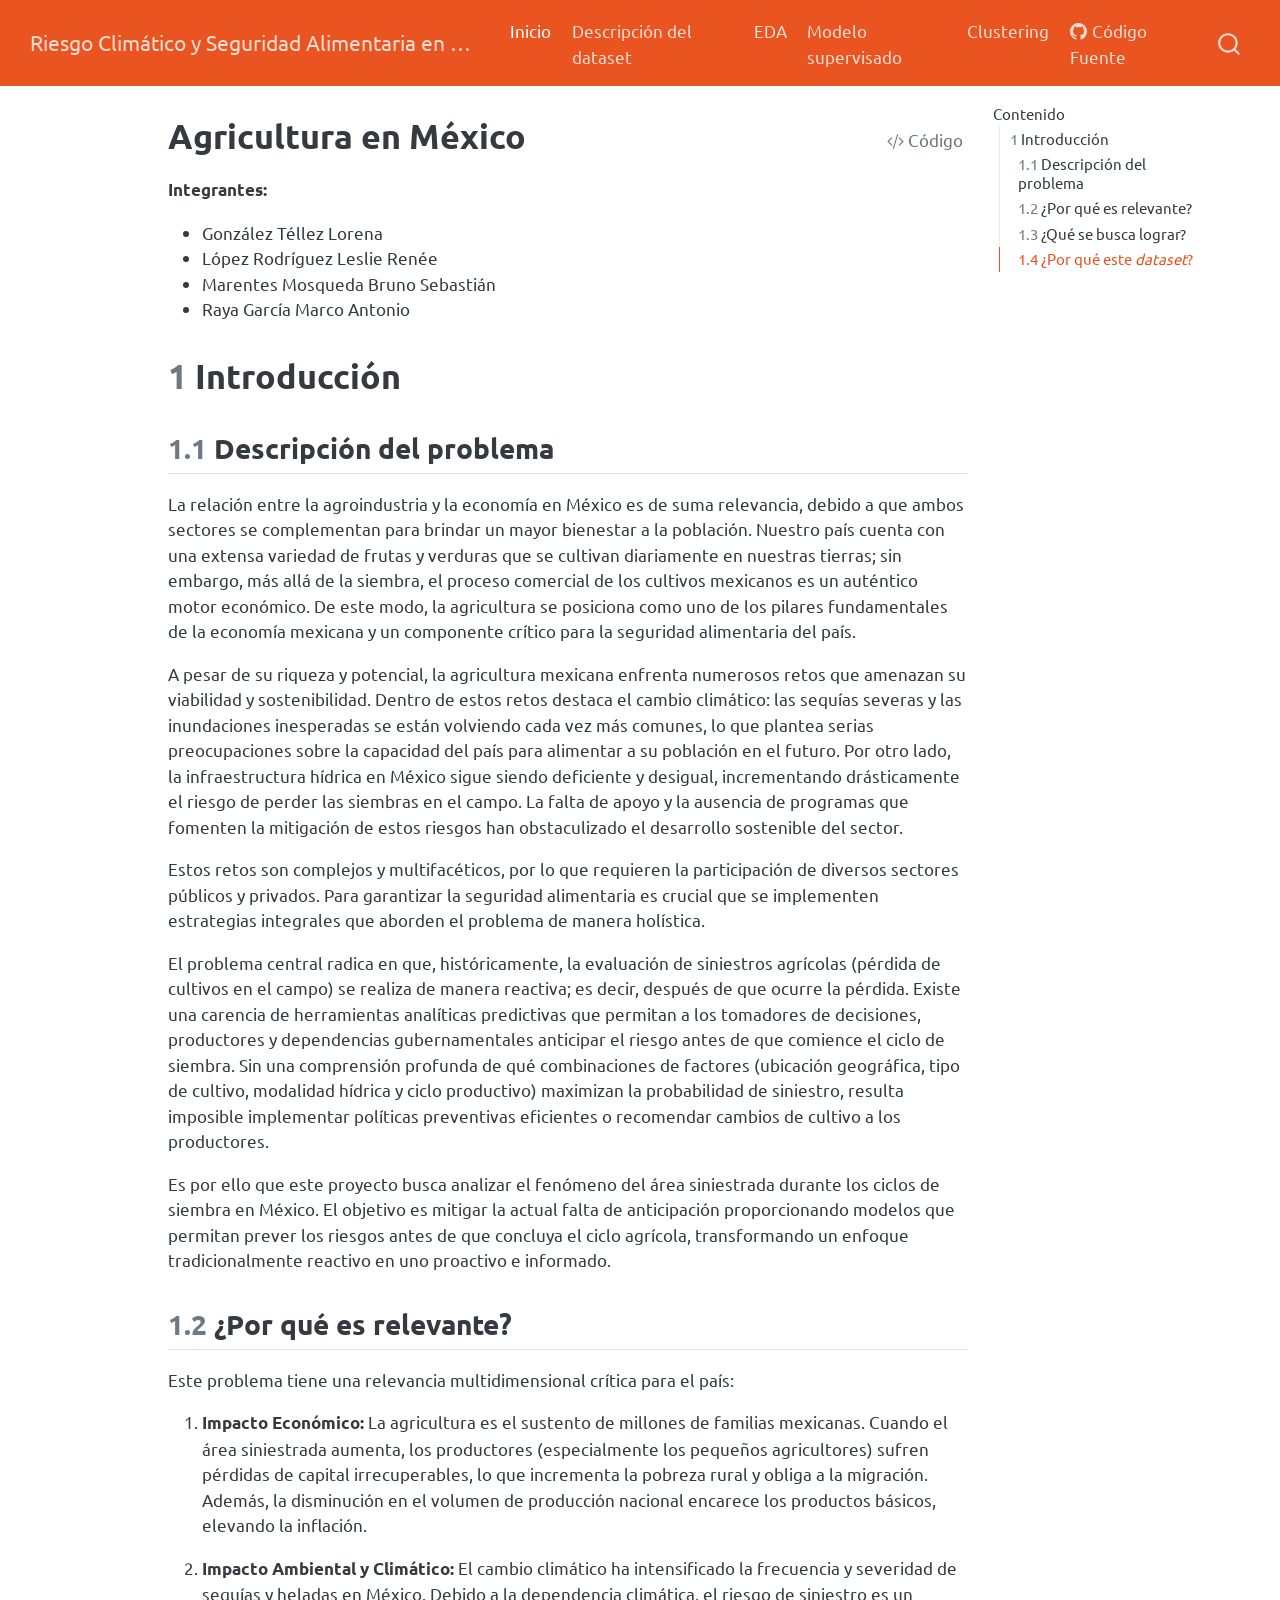
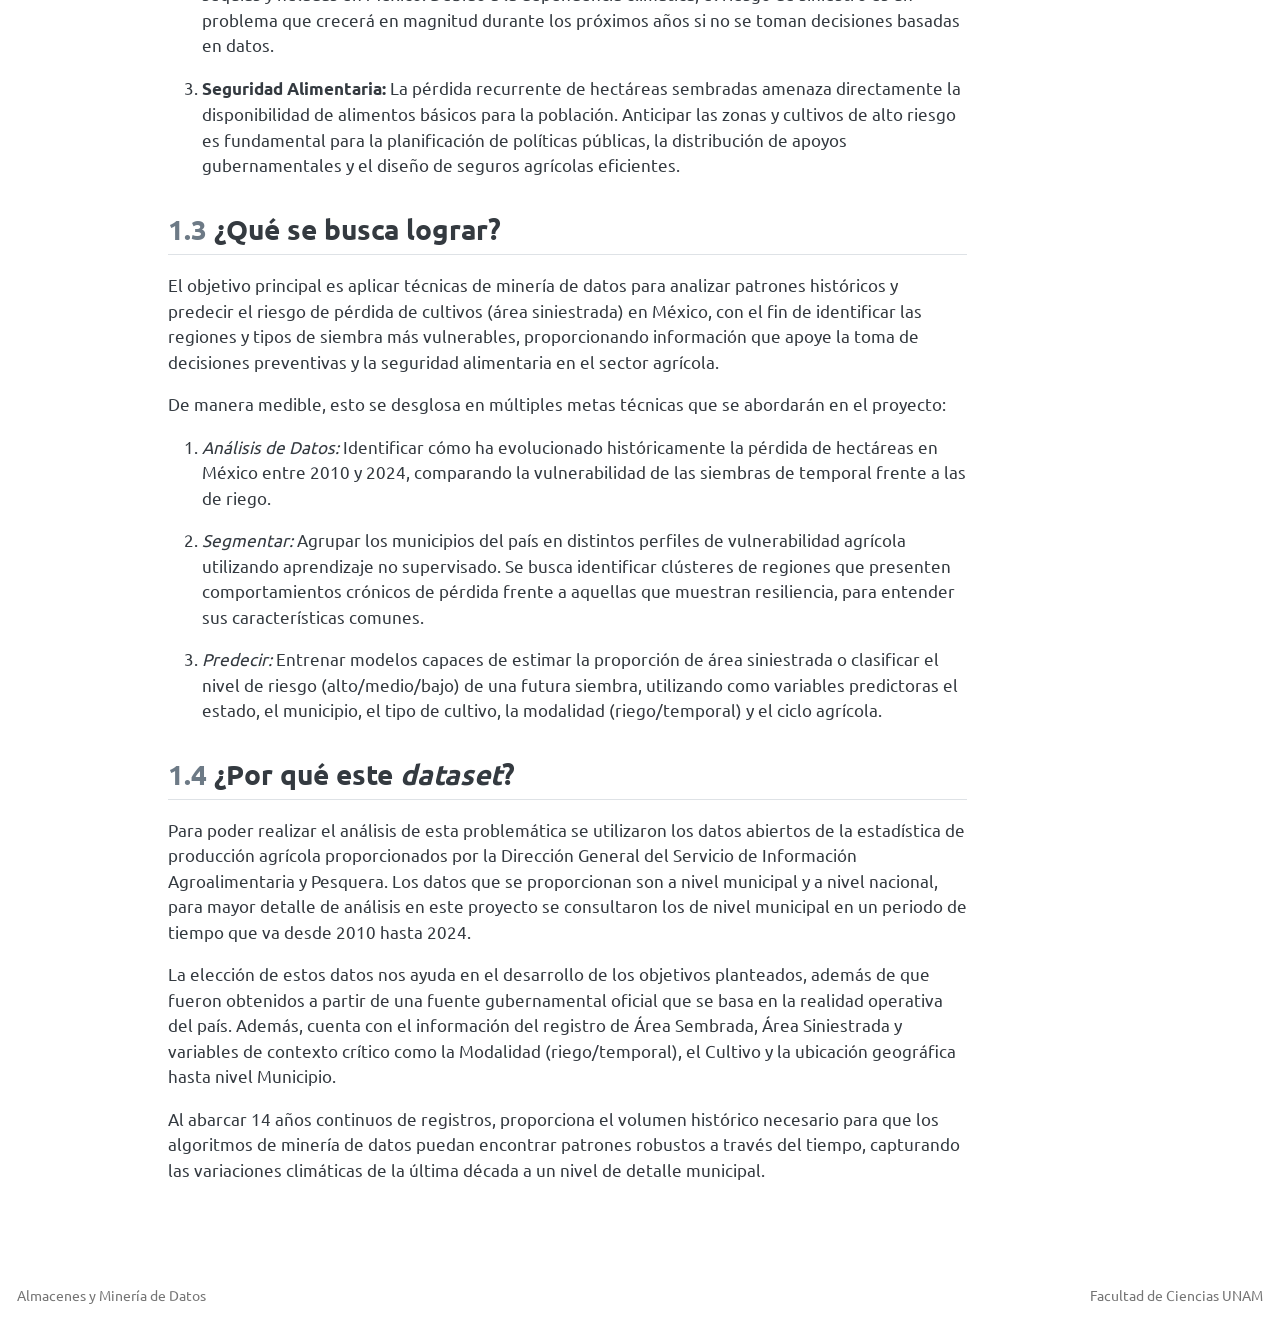
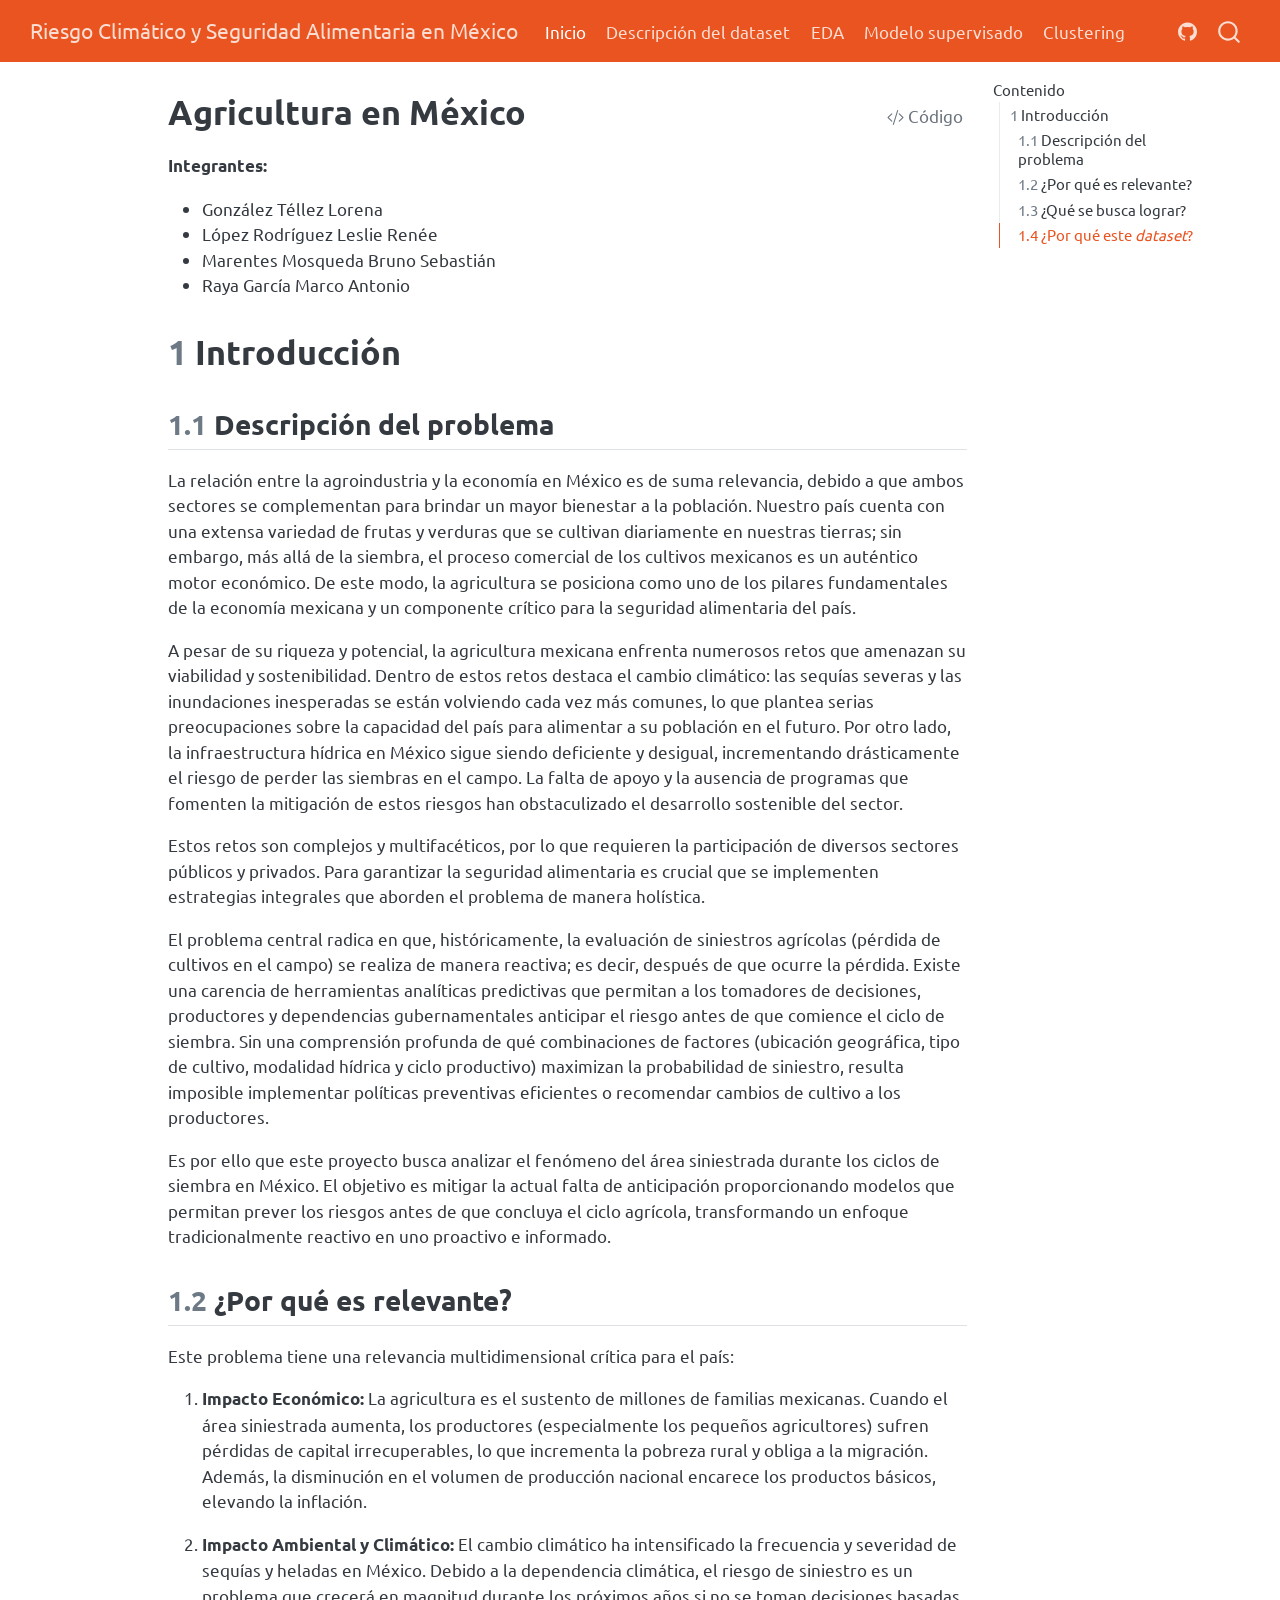
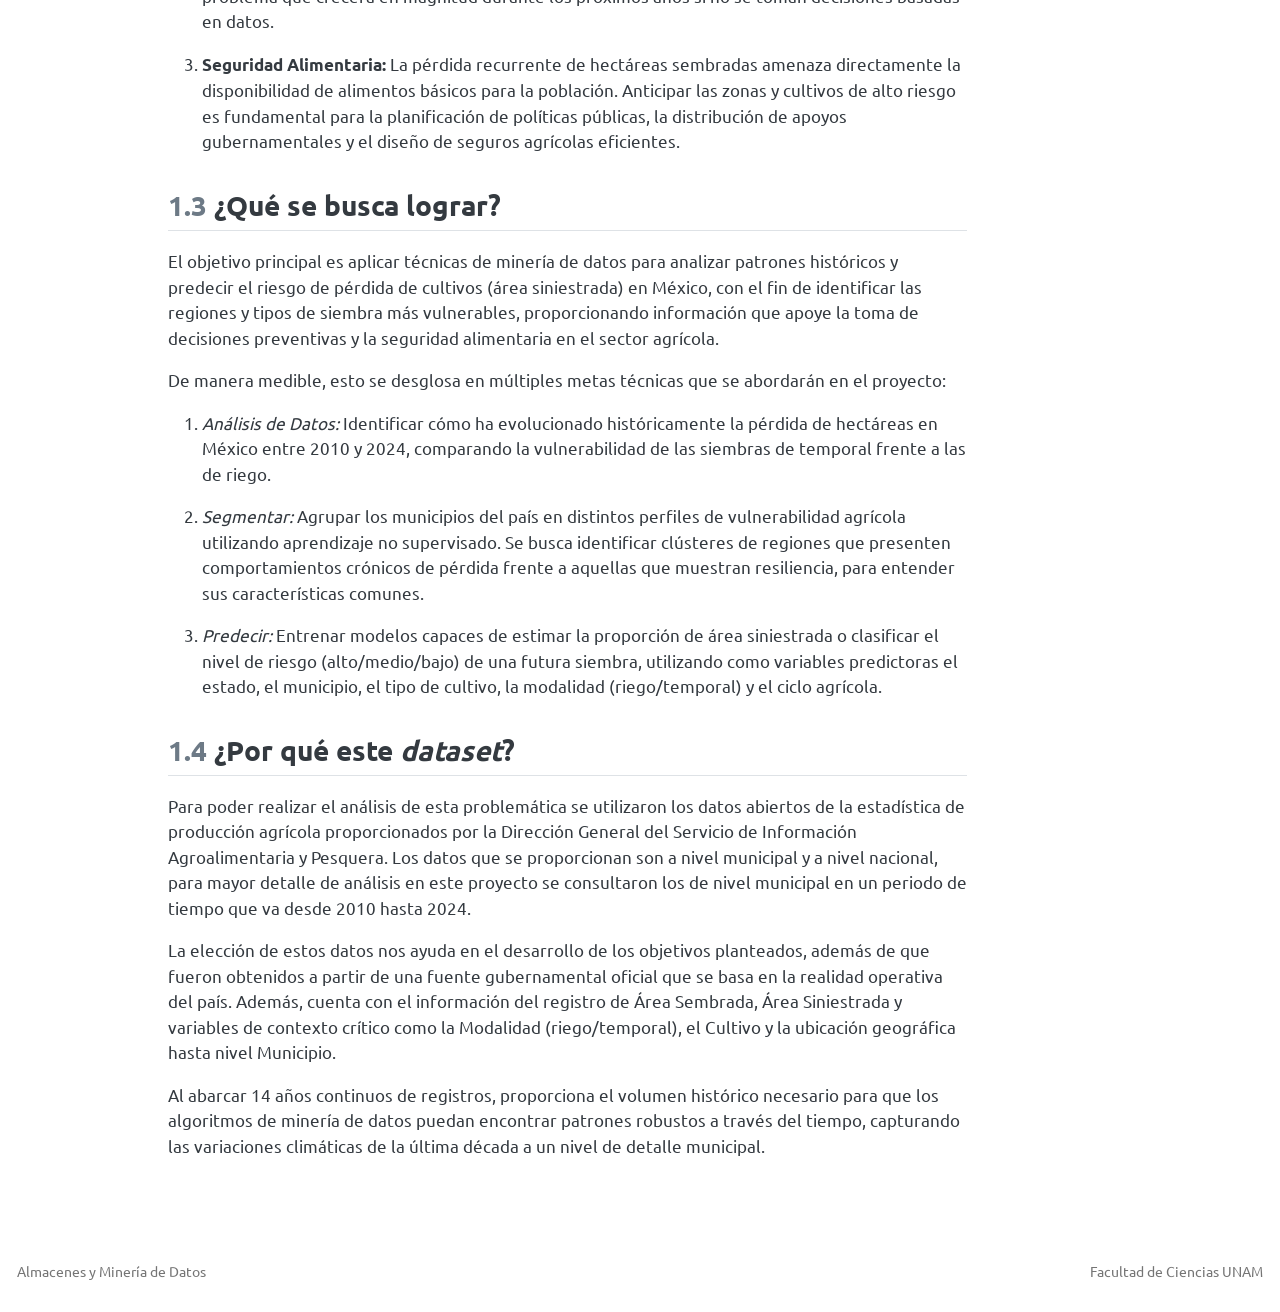
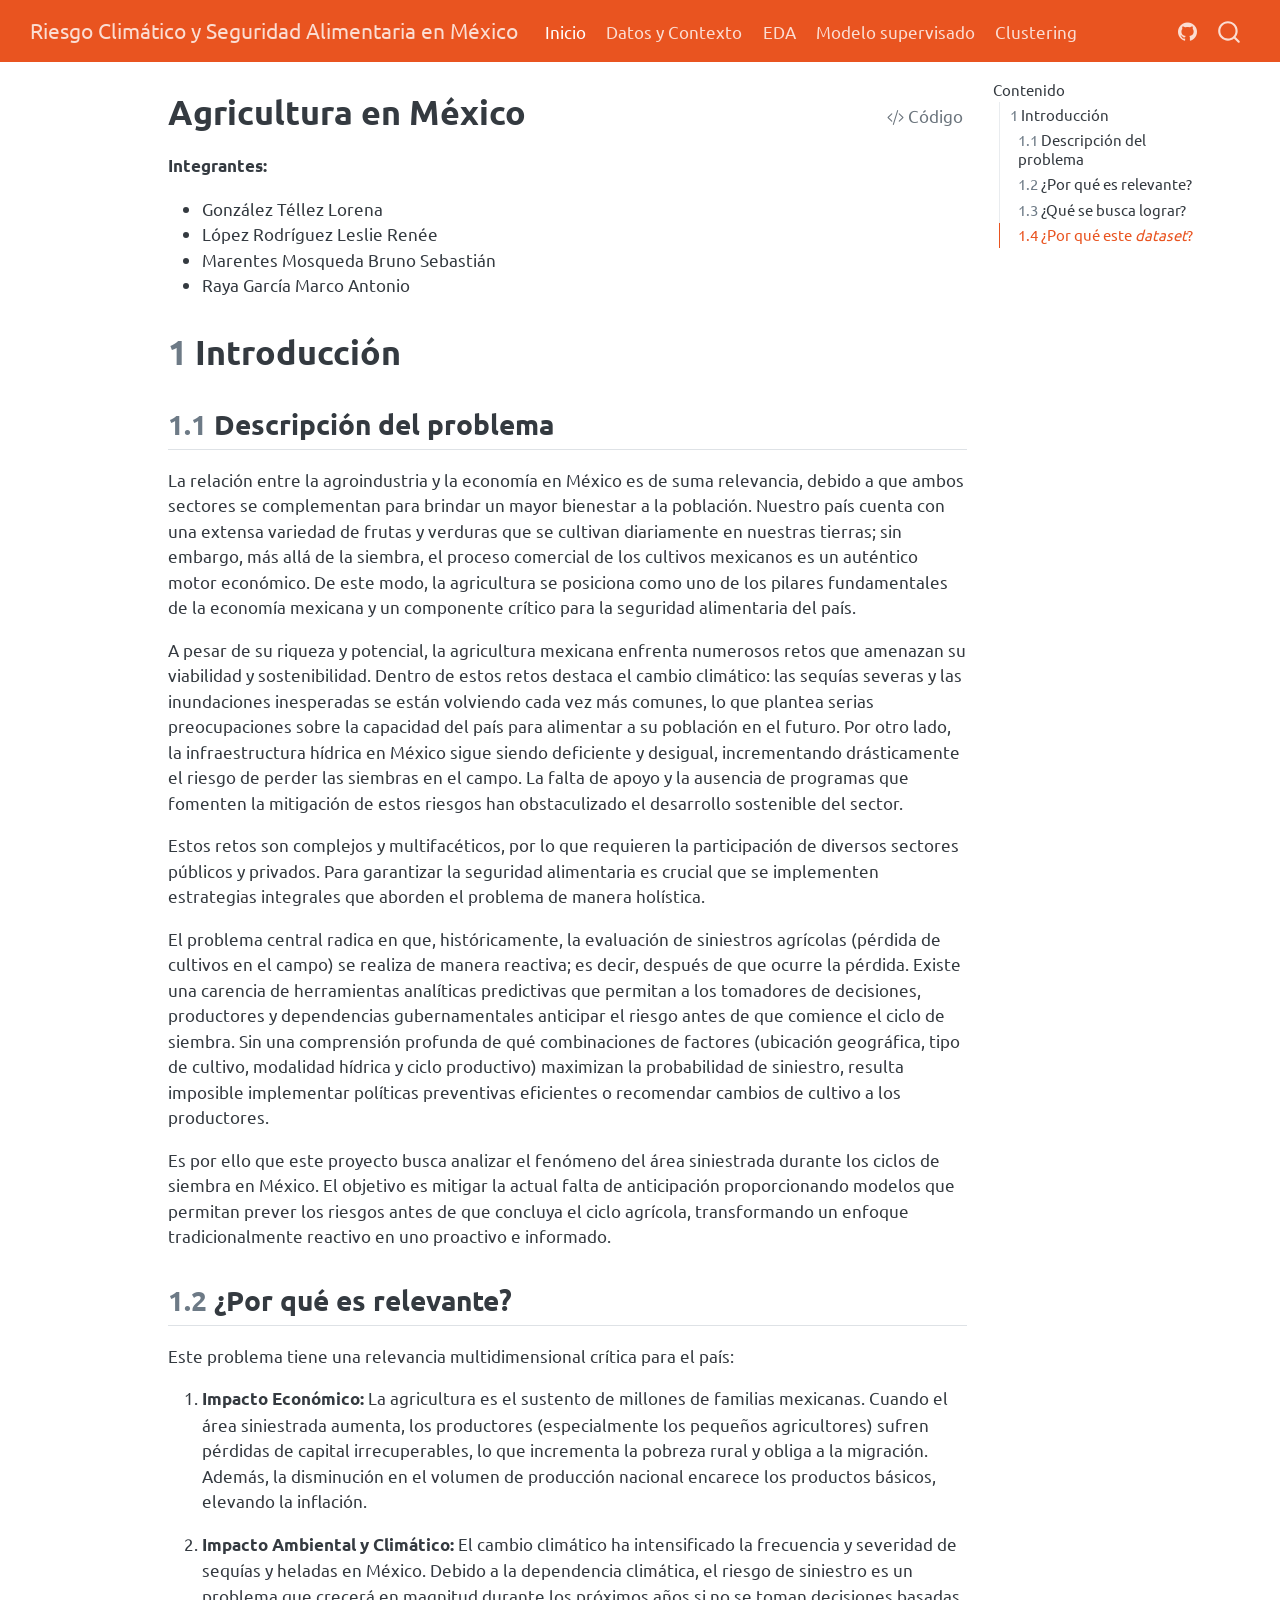
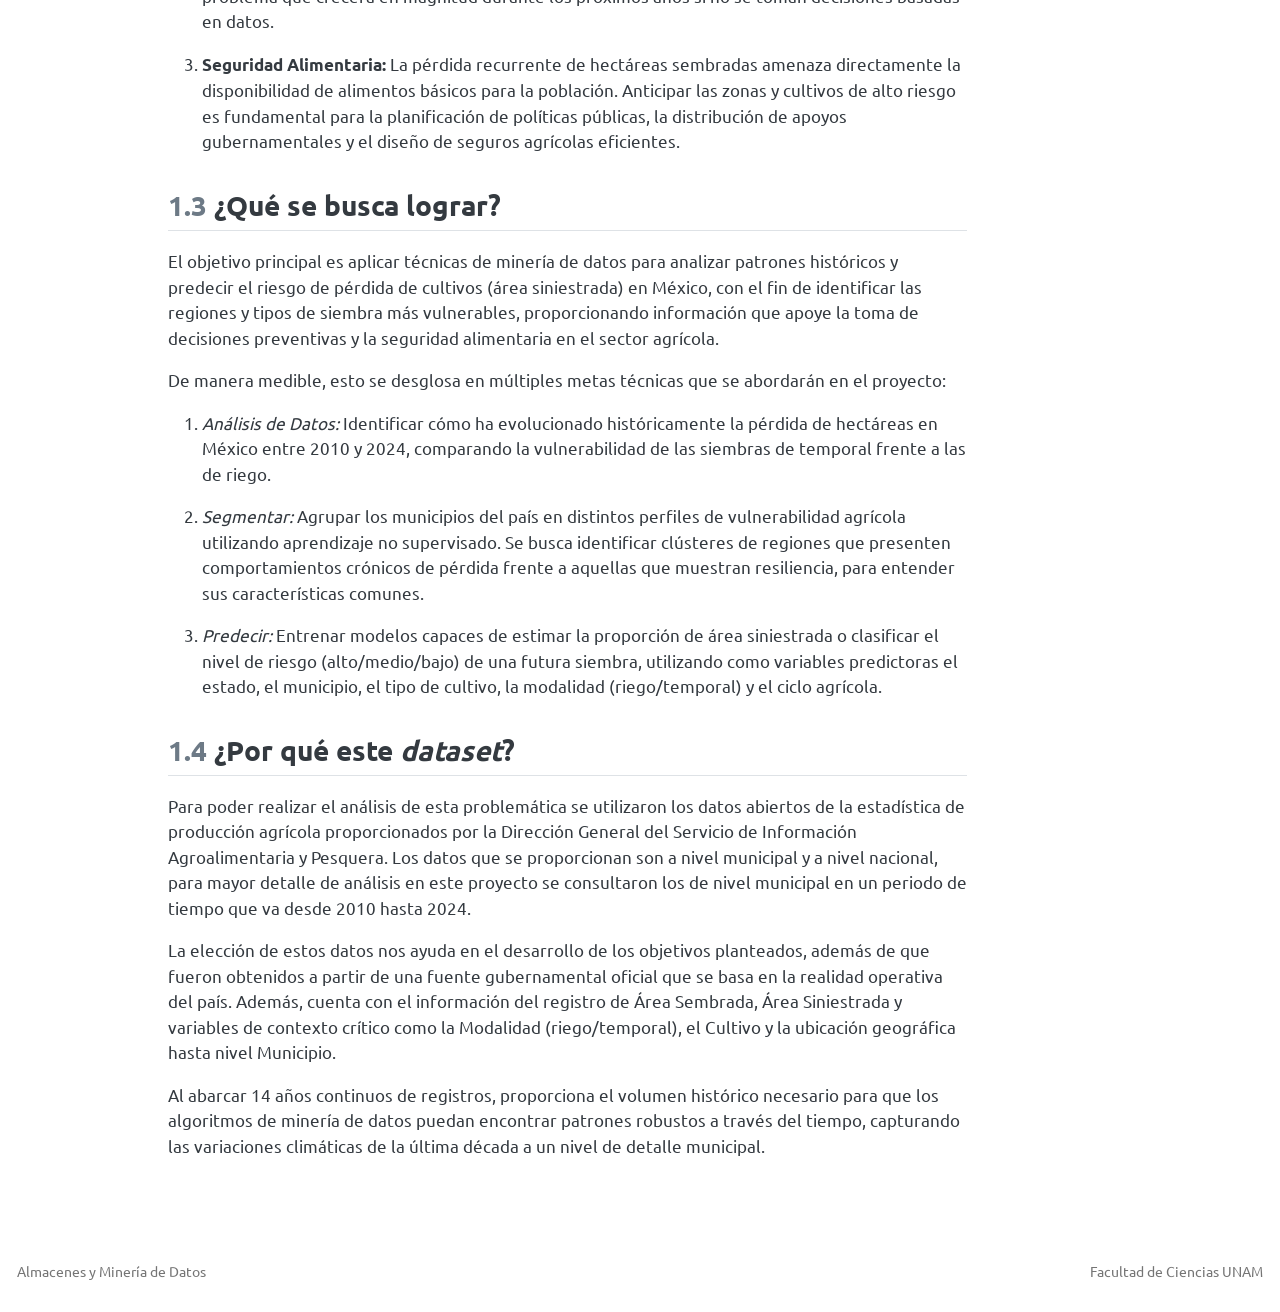
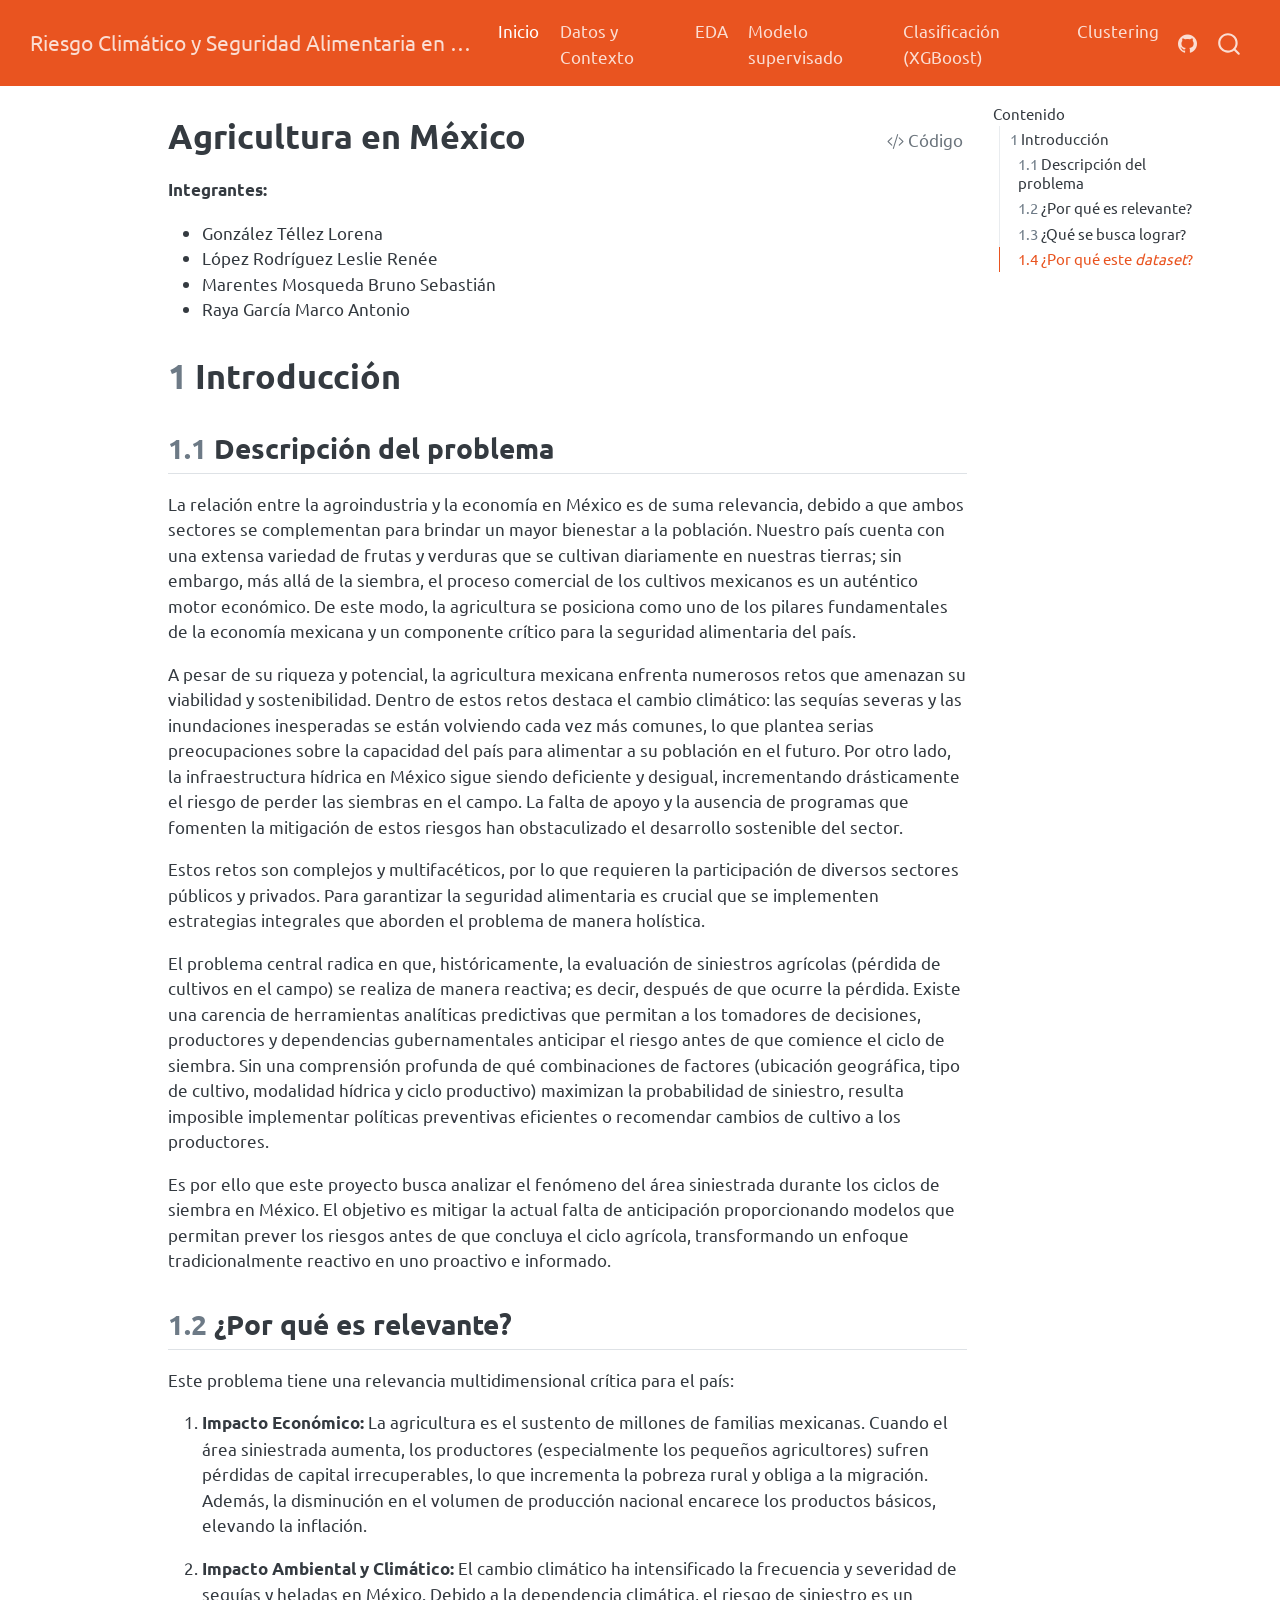
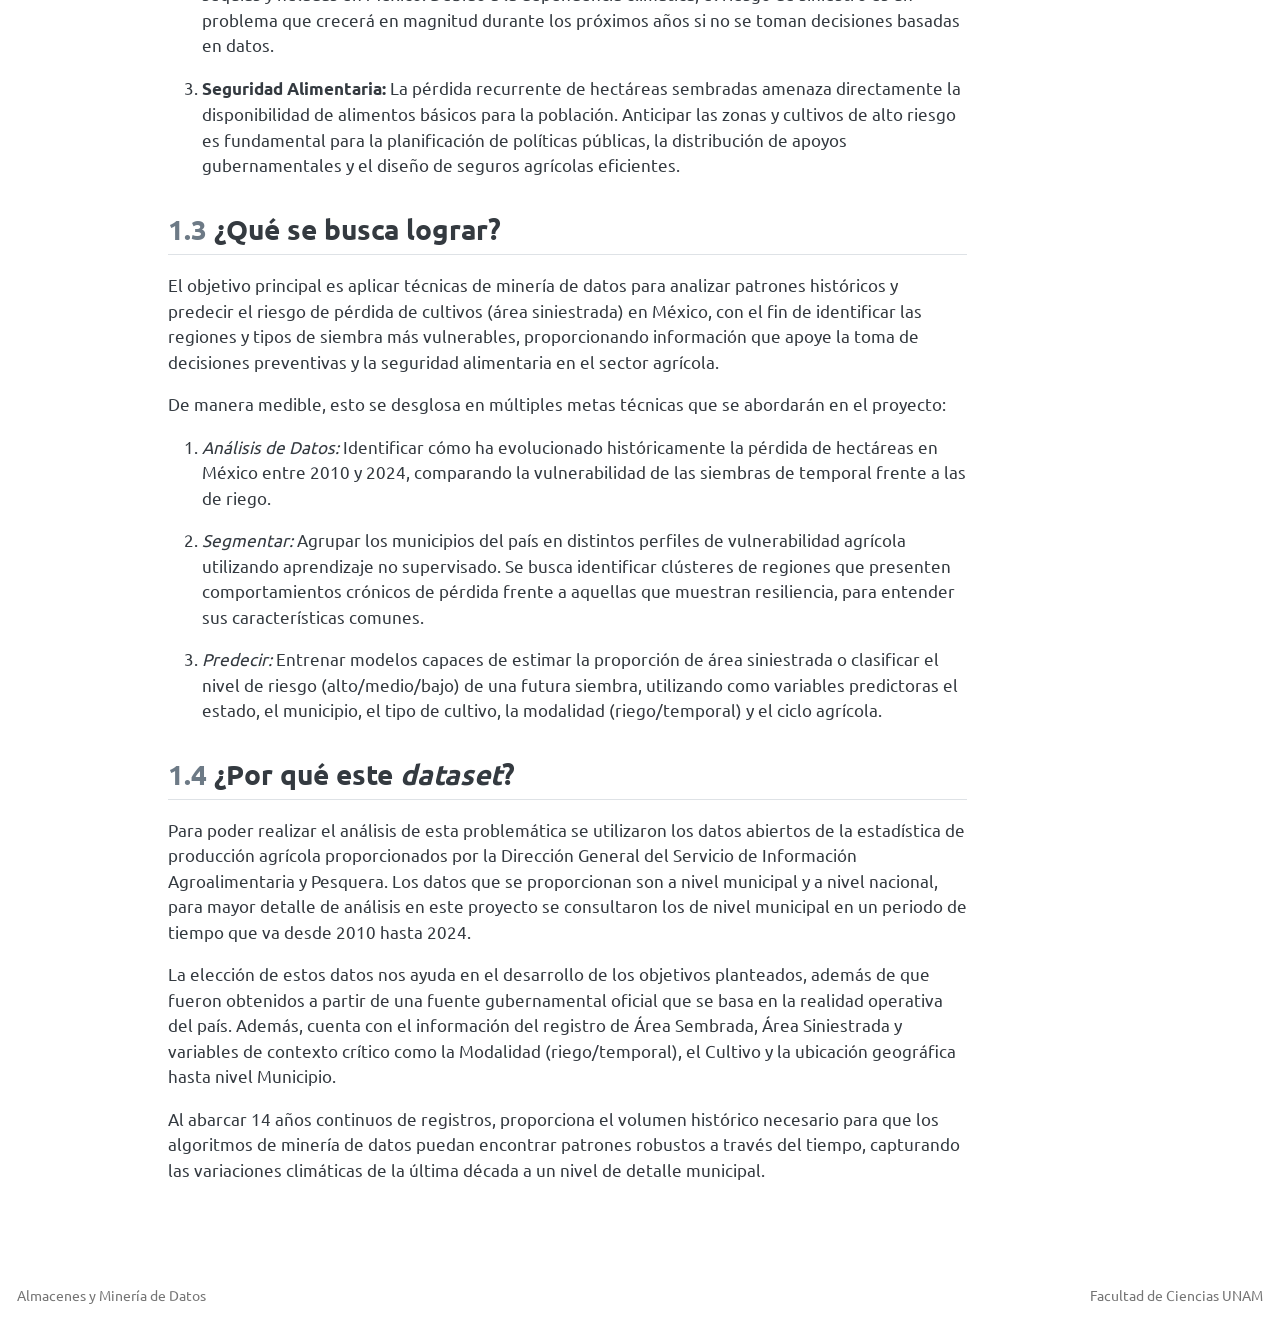
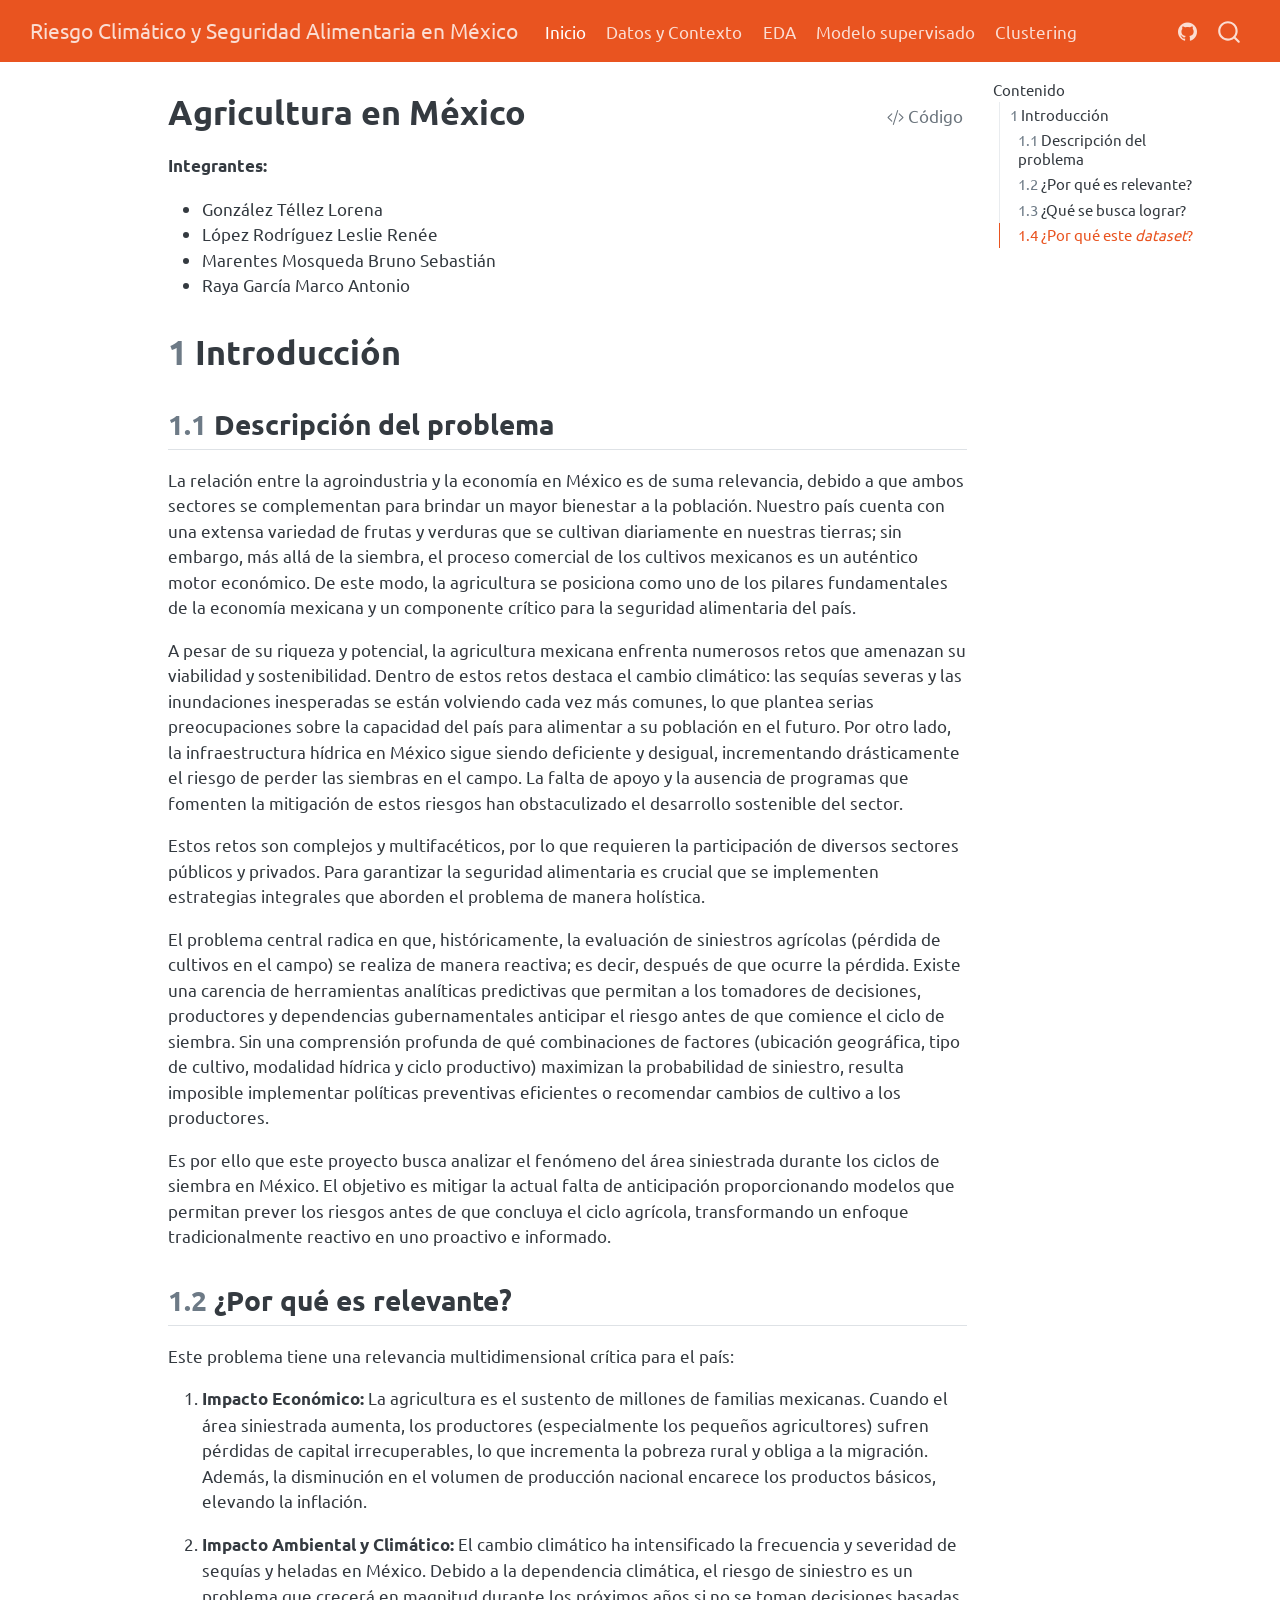
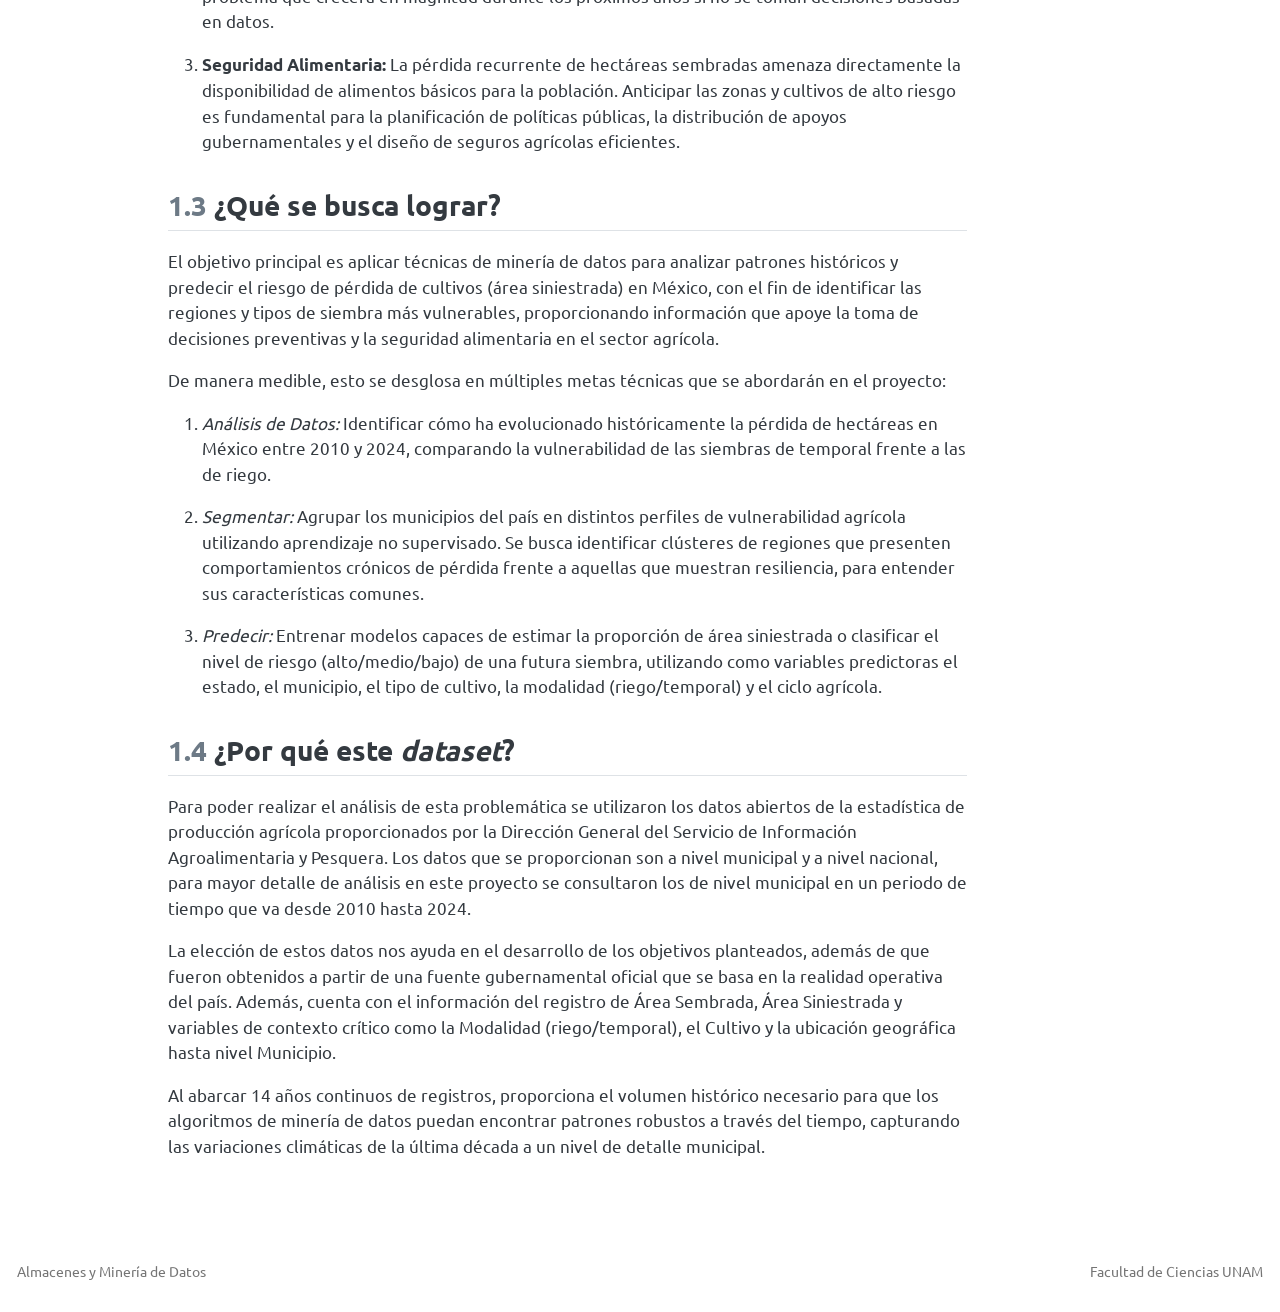
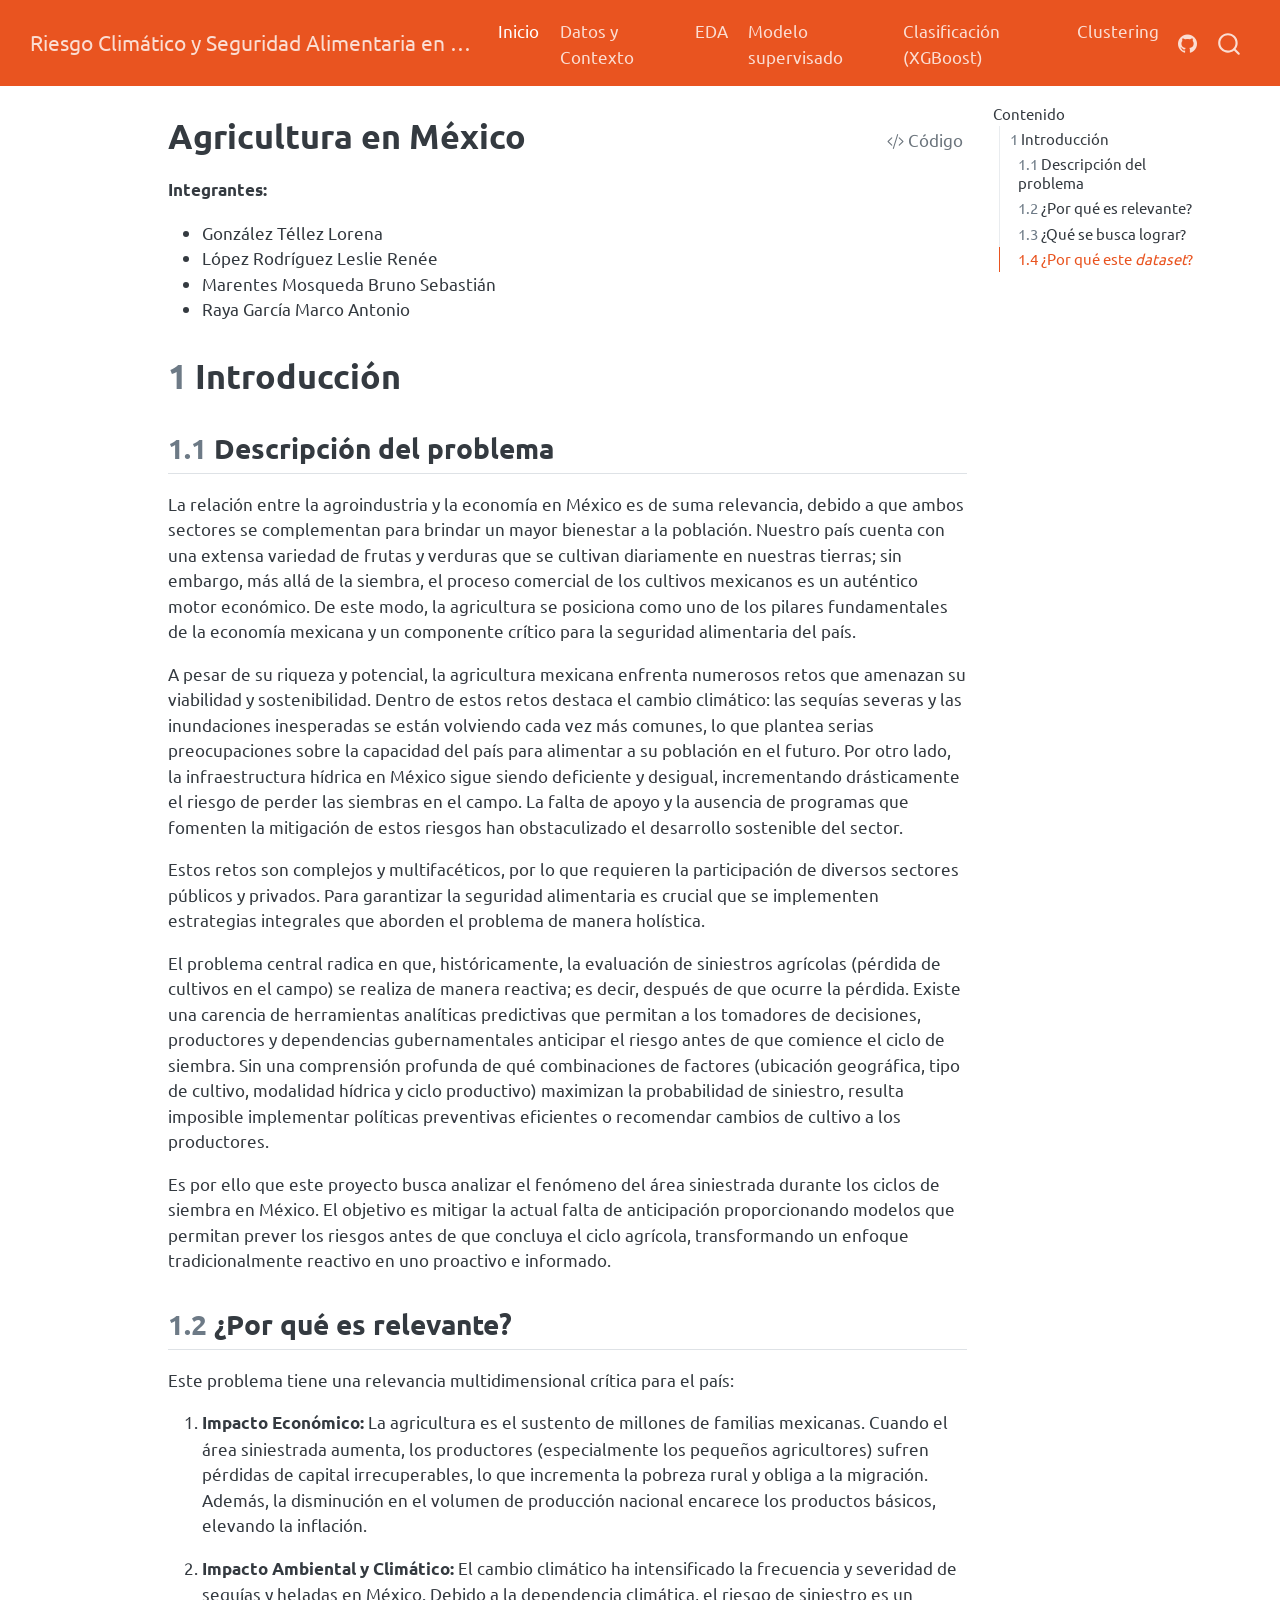
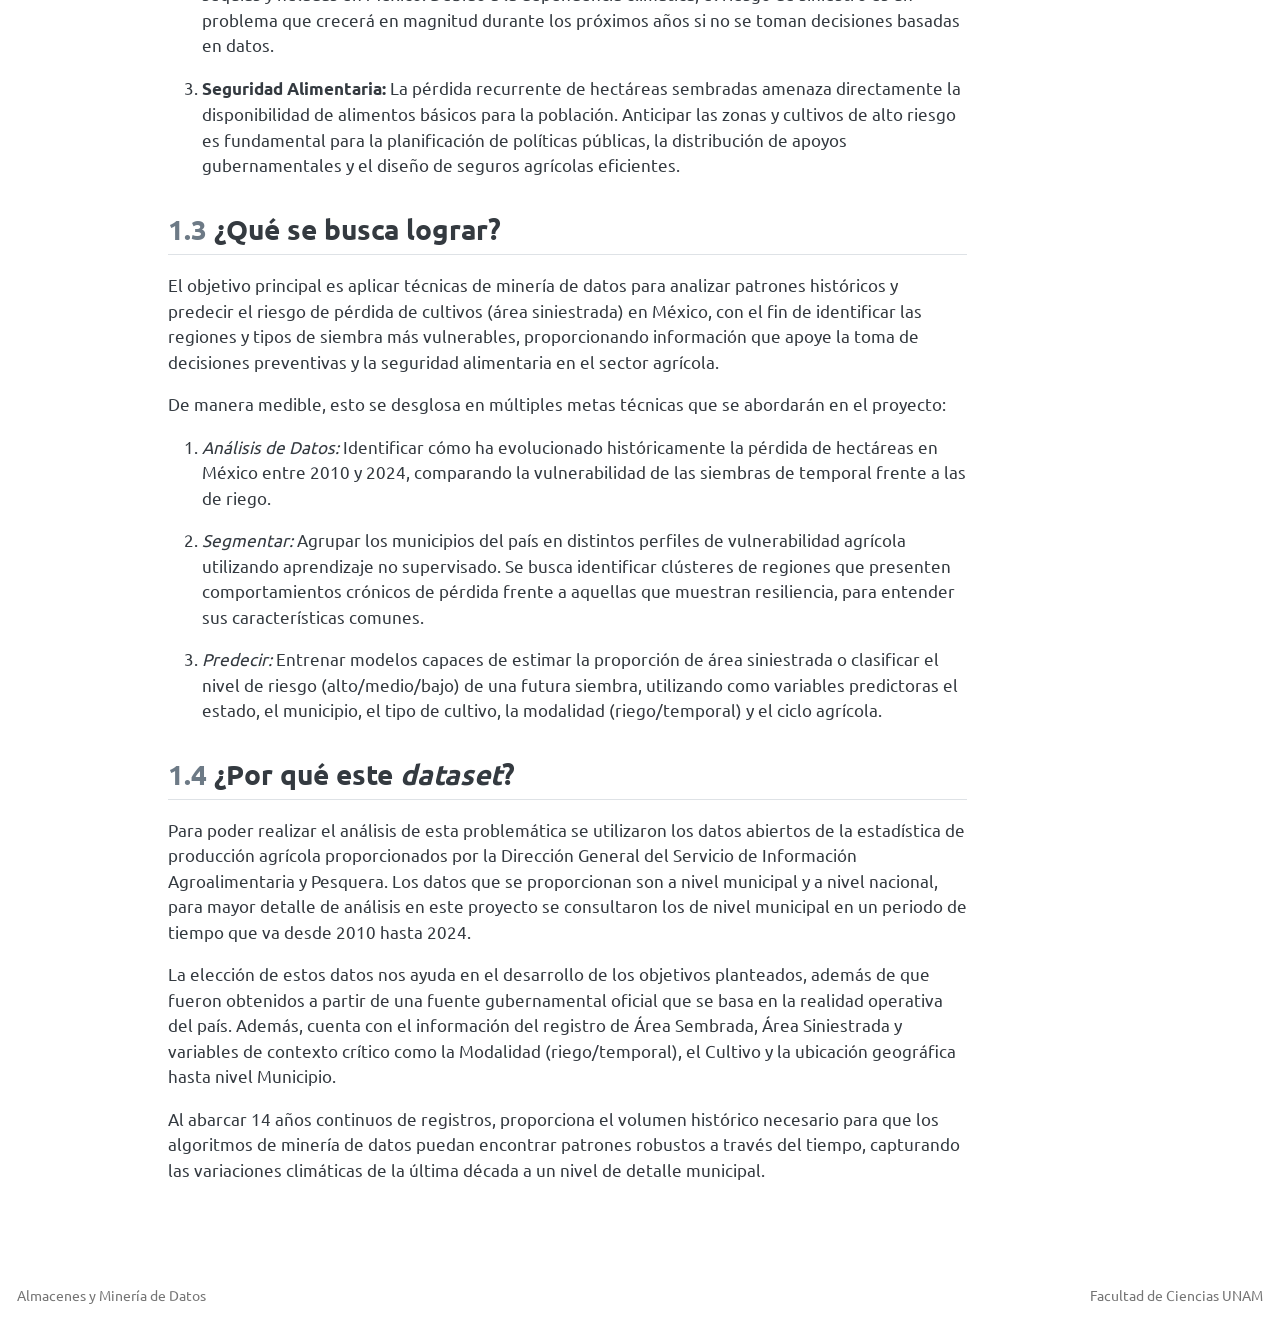
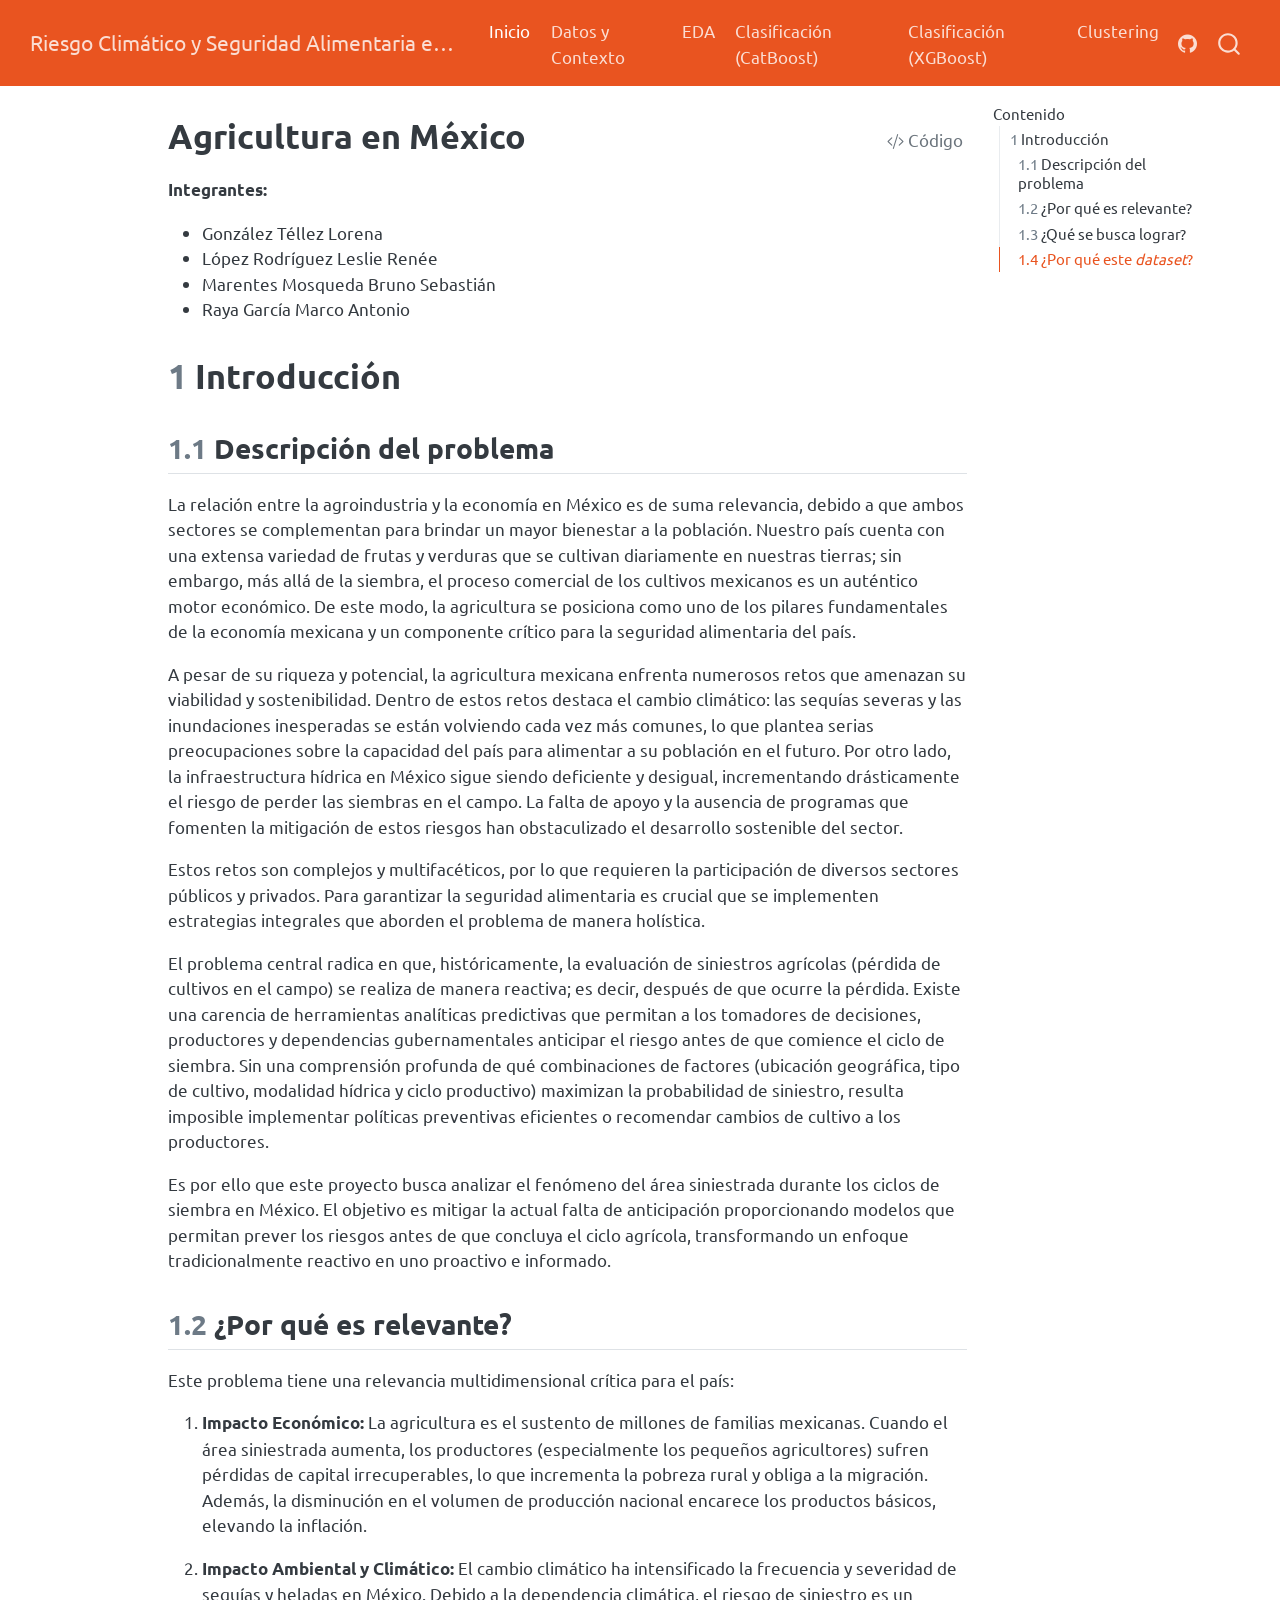
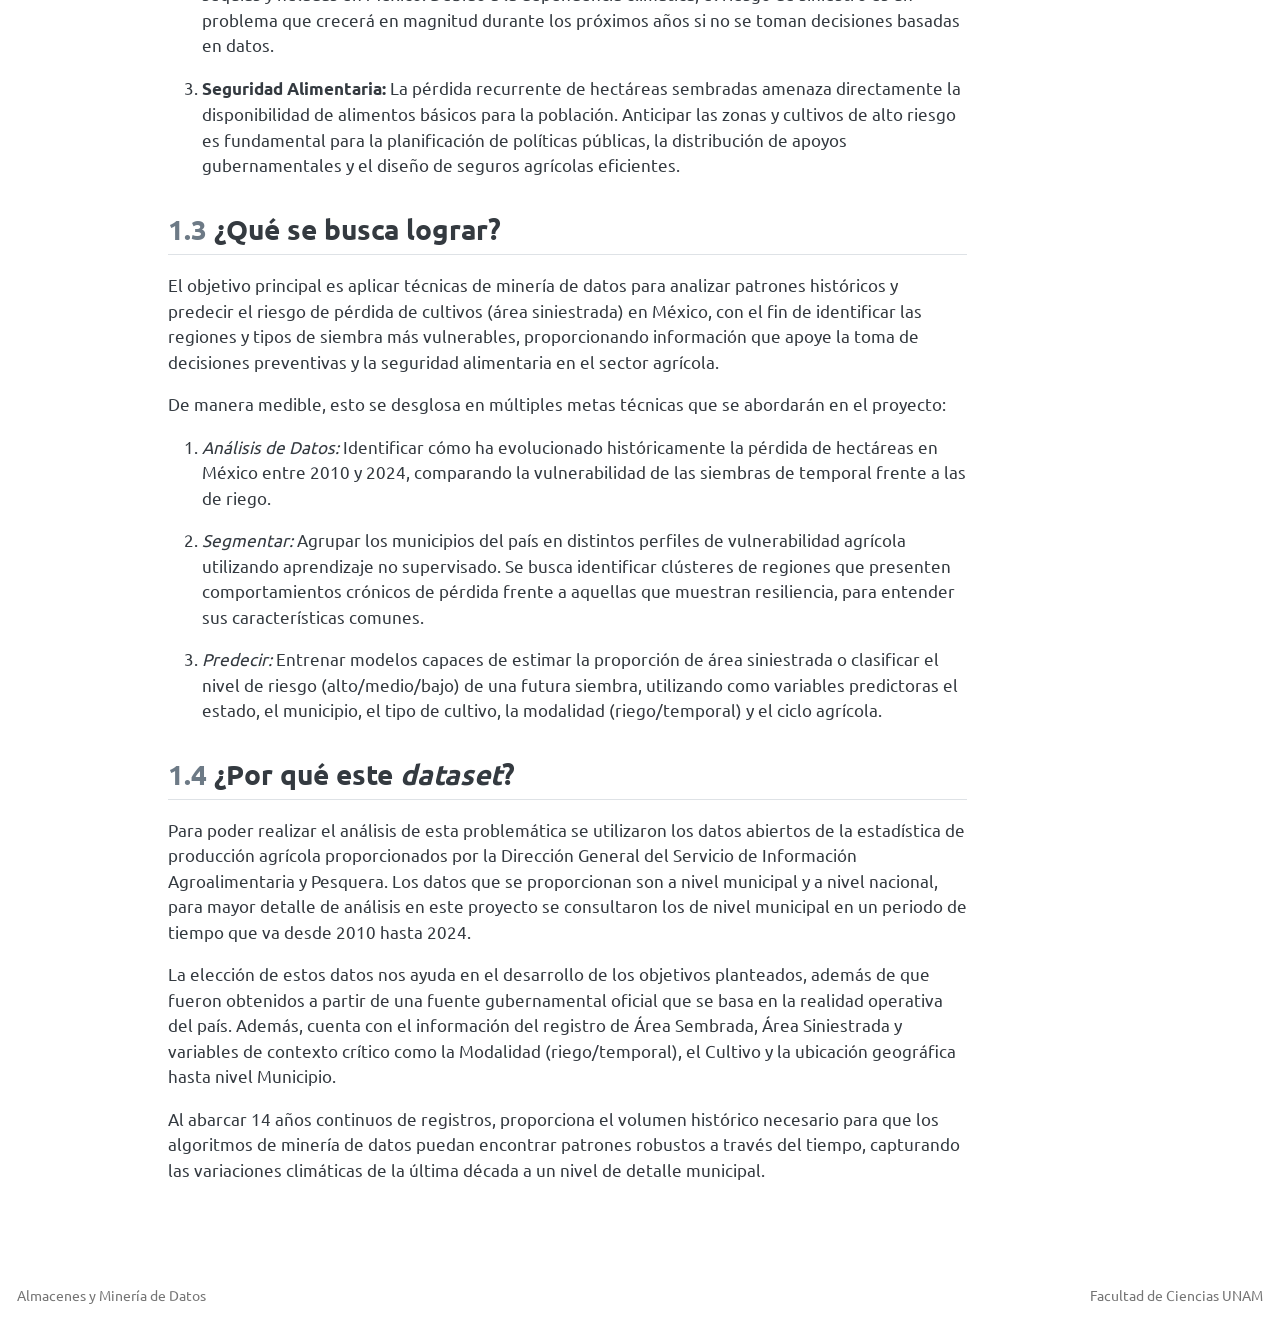
